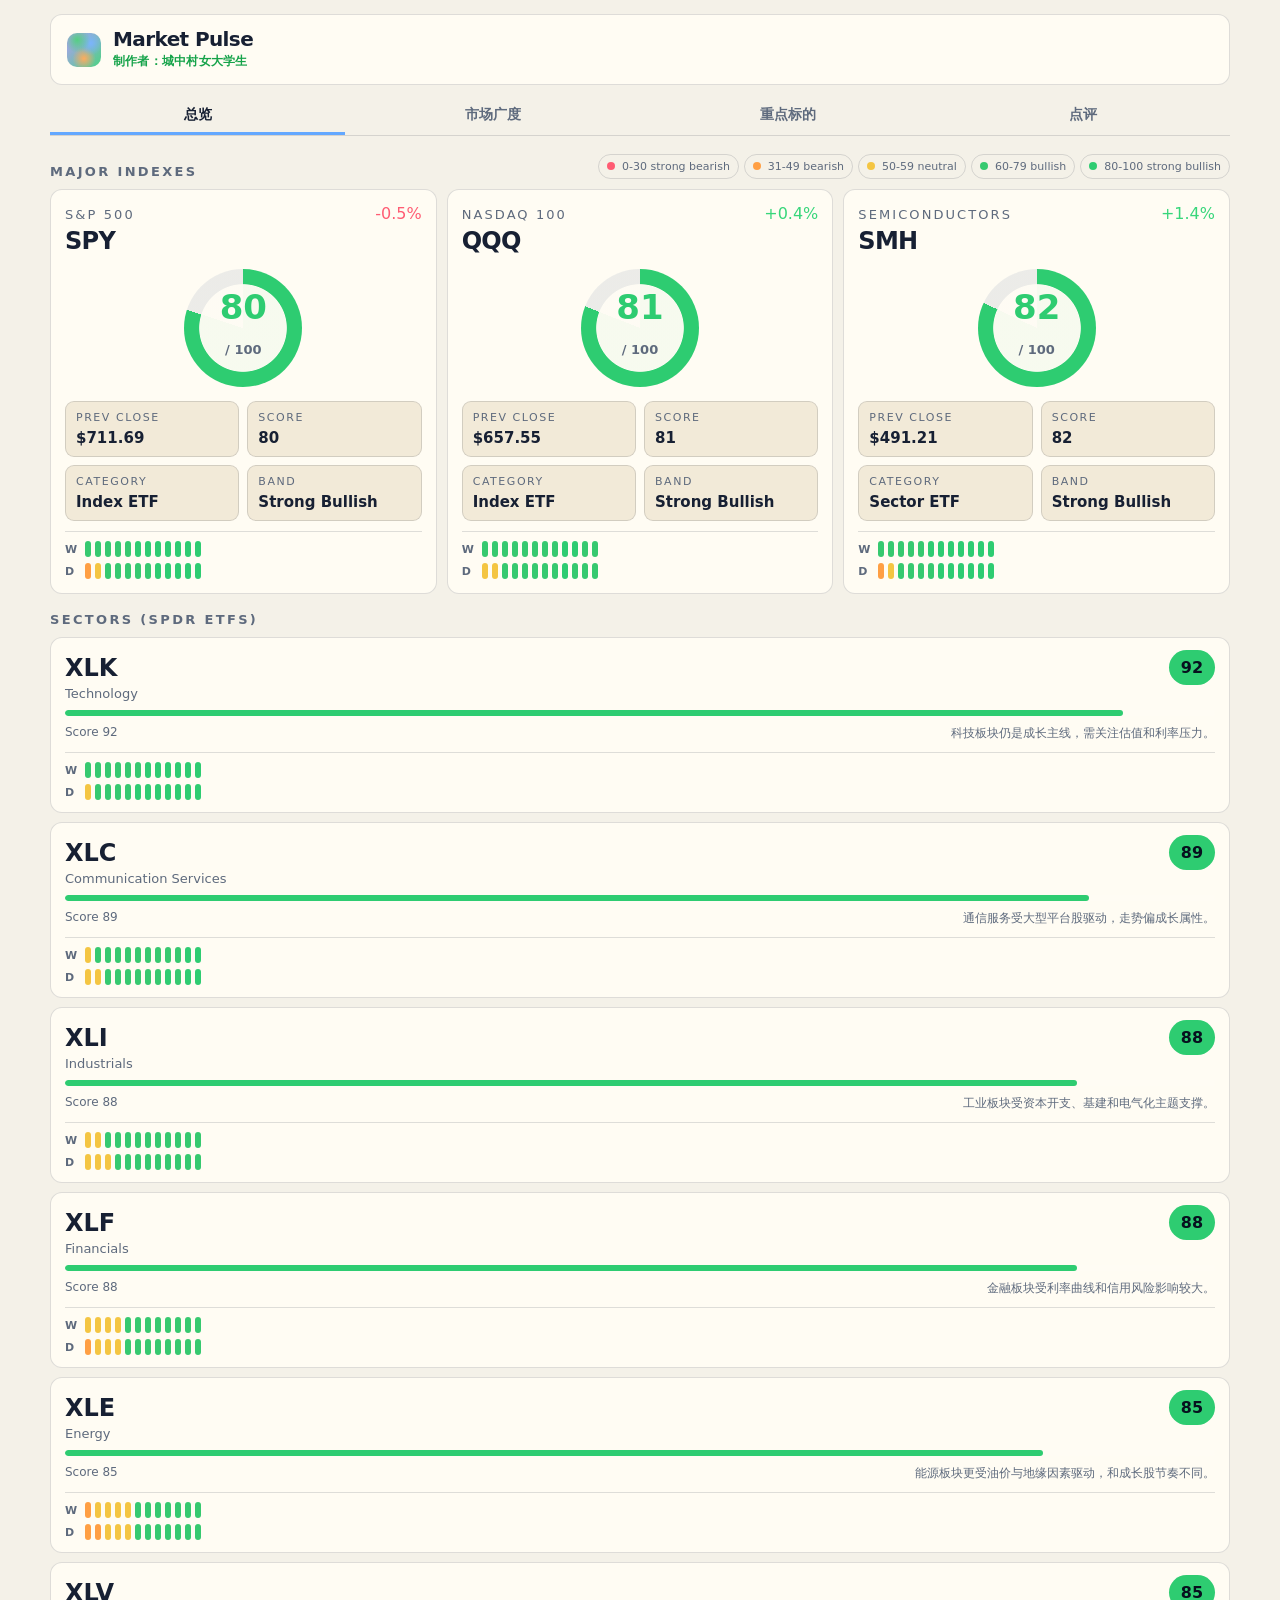
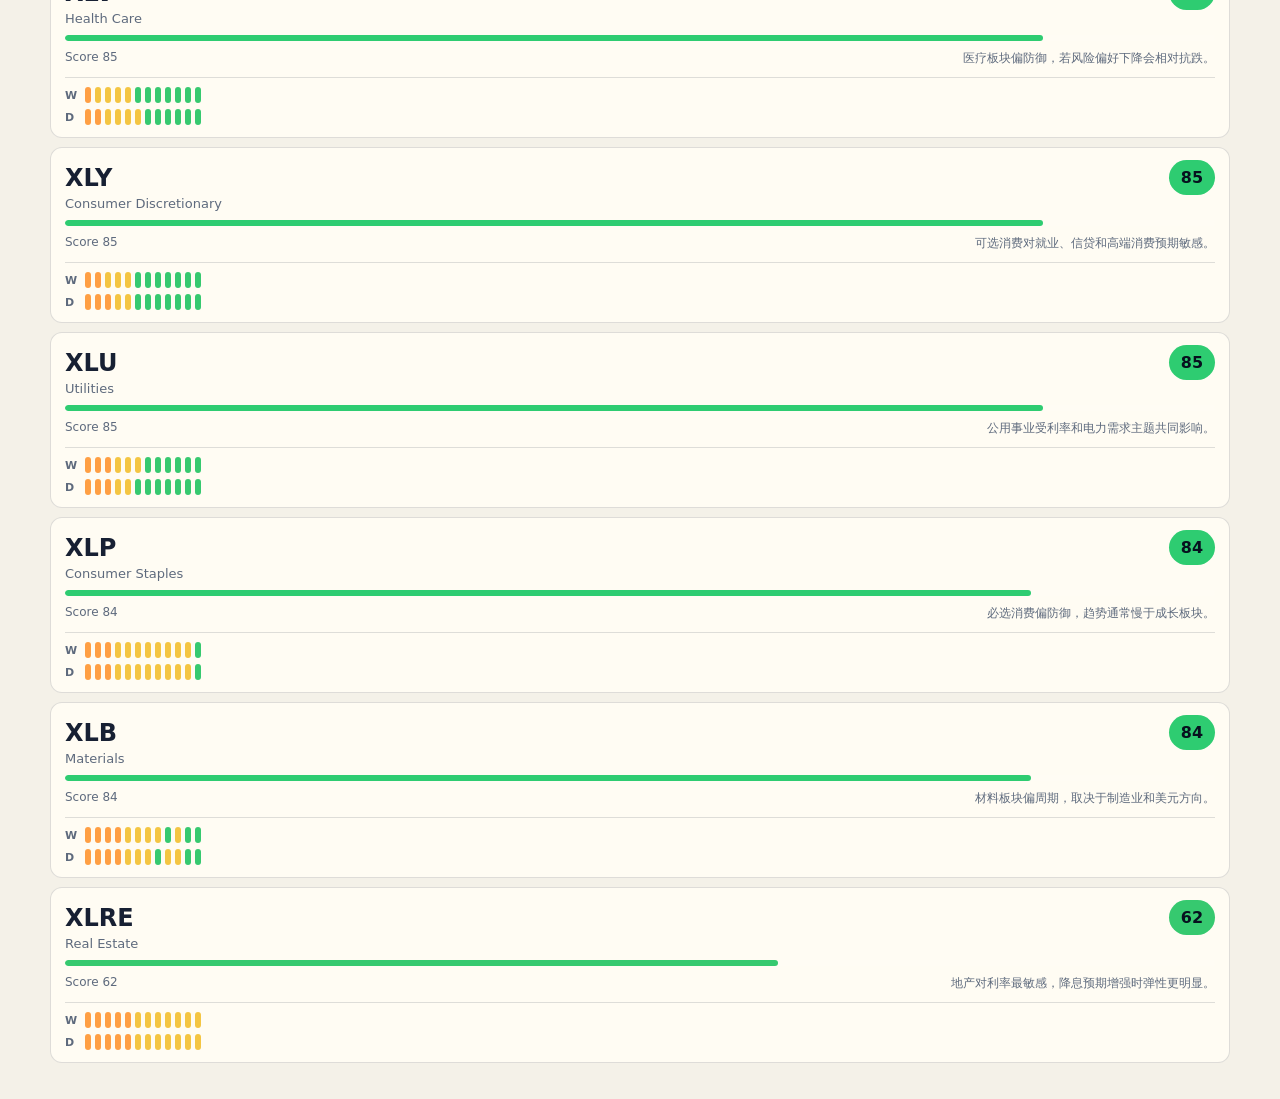
==== market_pulse_dashboard_shareable.html @ 229f06c6 "Sync Tencent score override Made-with: Cursor" ====
<!doctype html>
<html lang="zh-CN">
  <head>
    <meta charset="utf-8" />
    <meta name="viewport" content="width=device-width, initial-scale=1" />
    <title>Market Pulse Dashboard</title>
    <style>
:root {
  color-scheme: dark;
  --bg: #0b1020;
  --panel: #11182b;
  --panel-soft: #162039;
  --text: #eef3ff;
  --muted: #91a0bd;
  --line: rgba(255, 255, 255, 0.09);
  --green: #37d67a;
  --yellow: #f4c542;
  --orange: #ff9f43;
  --red: #ff5c73;
  --blue: #63a8ff;
  --purple: #a78bfa;
  --shadow: 0 24px 80px rgba(0, 0, 0, 0.28);
}

* {
  box-sizing: border-box;
}

body {
  margin: 0;
  min-height: 100vh;
  background:
    radial-gradient(circle at top left, rgba(99, 168, 255, 0.18), transparent 34rem),
    radial-gradient(circle at top right, rgba(167, 139, 250, 0.14), transparent 32rem),
    var(--bg);
  color: var(--text);
  font-family:
    Inter, ui-sans-serif, system-ui, -apple-system, BlinkMacSystemFont, "Segoe UI",
    sans-serif;
}

.page {
  width: min(1440px, calc(100% - 40px));
  margin: 0 auto;
  padding: 36px 0 56px;
  position: relative;
  z-index: 1;
}

.hero,
.panel {
  border: 1px solid var(--line);
  background: rgba(17, 24, 43, 0.86);
  box-shadow: var(--shadow);
  backdrop-filter: blur(16px);
}

.hero {
  display: flex;
  justify-content: space-between;
  gap: 24px;
  align-items: flex-start;
  padding: 28px;
  border-radius: 28px;
}

.eyebrow {
  margin: 0 0 8px;
  color: var(--blue);
  font-size: 12px;
  font-weight: 800;
  letter-spacing: 0.14em;
  text-transform: uppercase;
}

h1,
h2,
h3,
p {
  margin-top: 0;
}

h1 {
  margin-bottom: 10px;
  font-size: clamp(34px, 5vw, 64px);
  line-height: 0.95;
  letter-spacing: -0.06em;
}

h2 {
  margin-bottom: 0;
  font-size: 22px;
  letter-spacing: -0.03em;
}

h3 {
  margin-bottom: 8px;
  font-size: 18px;
}

.subtitle {
  max-width: 720px;
  margin-bottom: 0;
  color: var(--muted);
  line-height: 1.7;
}

.status-card {
  display: flex;
  align-items: center;
  gap: 10px;
  min-width: max-content;
  padding: 12px 14px;
  border: 1px solid var(--line);
  border-radius: 999px;
  color: var(--muted);
  background: rgba(255, 255, 255, 0.04);
  font-size: 13px;
}

.status-dot {
  width: 9px;
  height: 9px;
  border-radius: 50%;
  background: var(--yellow);
  box-shadow: 0 0 18px var(--yellow);
}

.status-card.ready .status-dot {
  background: var(--green);
  box-shadow: 0 0 18px var(--green);
}

.status-card.error .status-dot {
  background: var(--red);
  box-shadow: 0 0 18px var(--red);
}

.summary-grid {
  display: grid;
  grid-template-columns: repeat(4, minmax(0, 1fr));
  gap: 16px;
  margin: 18px 0;
}

.metric-card,
.group-card,
.commentary-card {
  border: 1px solid var(--line);
  border-radius: 22px;
  background: linear-gradient(180deg, rgba(255, 255, 255, 0.055), rgba(255, 255, 255, 0.025));
}

.metric-card {
  padding: 20px;
}

.metric-top {
  display: flex;
  justify-content: space-between;
  gap: 12px;
  color: var(--muted);
  font-size: 13px;
}

.metric-value {
  display: flex;
  align-items: baseline;
  gap: 10px;
  margin: 18px 0 8px;
}

.metric-value strong {
  font-size: 42px;
  line-height: 1;
  letter-spacing: -0.05em;
}

.badge {
  display: inline-flex;
  align-items: center;
  padding: 5px 9px;
  border-radius: 999px;
  color: #0b1020;
  font-size: 12px;
  font-weight: 800;
}

.badge.strong-bullish,
.badge.bullish {
  background: var(--green);
}

.badge.neutral {
  background: var(--yellow);
}

.badge.bearish {
  background: var(--orange);
}

.badge.strong-bearish {
  background: var(--red);
}

.metric-note,
.group-note {
  margin-bottom: 0;
  color: var(--muted);
  font-size: 13px;
  line-height: 1.6;
}

.panel {
  margin-top: 18px;
  padding: 22px;
  border-radius: 26px;
}

.panel-header {
  display: flex;
  justify-content: space-between;
  gap: 18px;
  align-items: center;
  margin-bottom: 18px;
}

.panel-header.compact {
  margin-bottom: 14px;
}

.legend {
  display: flex;
  flex-wrap: wrap;
  justify-content: flex-end;
  gap: 8px;
}

.legend-item {
  padding: 7px 10px;
  border: 1px solid var(--line);
  border-radius: 999px;
  color: var(--muted);
  font-size: 12px;
}

.legend-item::before {
  content: "";
  display: inline-block;
  width: 8px;
  height: 8px;
  margin-right: 7px;
  border-radius: 50%;
  background: var(--dot);
}

.group-grid {
  display: grid;
  grid-template-columns: repeat(4, minmax(0, 1fr));
  gap: 14px;
}

.group-card {
  padding: 18px;
}

.score-line {
  height: 8px;
  margin: 16px 0;
  overflow: hidden;
  border-radius: 999px;
  background: rgba(255, 255, 255, 0.08);
}

.score-line > span {
  display: block;
  height: 100%;
  border-radius: inherit;
  background: var(--score-color);
}

.split-panel {
  display: grid;
  grid-template-columns: minmax(0, 1.35fr) minmax(280px, 0.65fr);
  gap: 18px;
}

.commentary-card {
  padding: 20px;
}

.commentary-card p {
  color: var(--muted);
  line-height: 1.65;
}

.commentary-list {
  display: grid;
  gap: 12px;
  margin: 0;
  padding: 0;
  list-style: none;
}

.commentary-list li {
  padding: 12px;
  border: 1px solid var(--line);
  border-radius: 16px;
  color: var(--muted);
  background: rgba(255, 255, 255, 0.035);
  line-height: 1.55;
}

.tabs,
.range-buttons {
  display: flex;
  flex-wrap: wrap;
  justify-content: flex-end;
  gap: 8px;
}

button {
  border: 1px solid var(--line);
  border-radius: 999px;
  padding: 8px 12px;
  color: var(--muted);
  background: rgba(255, 255, 255, 0.04);
  cursor: pointer;
  font: inherit;
  font-size: 13px;
}

button:hover,
button.active {
  color: var(--text);
  border-color: rgba(99, 168, 255, 0.55);
  background: rgba(99, 168, 255, 0.14);
}

.table-wrap {
  overflow: auto;
  border: 1px solid var(--line);
  border-radius: 18px;
}

table {
  width: 100%;
  border-collapse: collapse;
  min-width: 840px;
}

th,
td {
  padding: 13px 14px;
  border-bottom: 1px solid var(--line);
  text-align: left;
  white-space: nowrap;
  font-size: 13px;
}

th {
  position: sticky;
  top: 0;
  z-index: 1;
  color: var(--muted);
  background: #11182b;
  font-weight: 800;
}

th[data-sort] {
  cursor: pointer;
}

tbody tr:hover {
  background: rgba(255, 255, 255, 0.035);
}

tbody tr:last-child td {
  border-bottom: 0;
}

.ticker {
  font-weight: 900;
  letter-spacing: 0.06em;
}

.muted {
  color: var(--muted);
}

.positive {
  color: var(--green);
}

.negative {
  color: var(--red);
}

.score-pill {
  display: inline-flex;
  justify-content: center;
  min-width: 44px;
  padding: 5px 8px;
  border-radius: 999px;
  color: #0b1020;
  background: var(--score-color);
  font-weight: 900;
}

.chart-wrap {
  overflow: hidden;
  border: 1px solid var(--line);
  border-radius: 20px;
  background: rgba(255, 255, 255, 0.03);
}

svg {
  display: block;
  width: 100%;
  height: auto;
}

.chart-grid {
  stroke: rgba(100, 116, 139, 0.22);
  stroke-width: 1;
}

.chart-line {
  fill: none;
  stroke-width: 3;
  stroke-linecap: round;
  stroke-linejoin: round;
}

.chart-area {
  fill: rgba(99, 168, 255, 0.12);
}

.chart-label {
  fill: var(--muted);
  font-size: 12px;
}

.chart-hitbox {
  fill: transparent;
  cursor: crosshair;
  pointer-events: all;
}

.breadth-hover.hidden {
  display: none;
}

.hover-line {
  stroke: rgba(100, 116, 139, 0.55);
  stroke-dasharray: 4 4;
  pointer-events: none;
}

.dot-blue {
  fill: #4aa3ff;
  pointer-events: none;
}

.dot-red {
  fill: #ef5350;
  pointer-events: none;
}

.dot-yellow {
  fill: #f4c542;
  pointer-events: none;
}

.tooltip-card {
  pointer-events: none;
}

.tooltip-card rect {
  fill: var(--surface);
  stroke: var(--line);
}

.tooltip-card text {
  fill: var(--muted);
  font-size: 13px;
  font-weight: 700;
}

.tooltip-card .tooltip-title {
  fill: var(--text);
  font-size: 14px;
  font-weight: 900;
}

.tooltip-blue {
  fill: #4aa3ff;
}

.tooltip-red {
  fill: #ef5350;
}

.tooltip-yellow {
  fill: #f4c542;
}

.plot-bg {
  fill: rgba(148, 163, 184, 0.05);
  stroke: var(--line);
}

.axis-line {
  stroke: rgba(100, 116, 139, 0.35);
  stroke-width: 1;
}

@media (max-width: 1080px) {
  .summary-grid,
  .group-grid {
    grid-template-columns: repeat(2, minmax(0, 1fr));
  }

  .split-panel {
    grid-template-columns: 1fr;
  }
}

@media (max-width: 720px) {
  .page {
    width: min(100% - 24px, 1440px);
    padding-top: 18px;
  }

  .hero,
  .panel-header {
    flex-direction: column;
    align-items: stretch;
  }

  .summary-grid,
  .group-grid {
    grid-template-columns: 1fr;
  }

  .legend,
  .tabs,
  .range-buttons {
    justify-content: flex-start;
  }
}

body[data-theme="midnight"] {
  --bg: #0b1020;
  --surface: rgba(15, 23, 42, 0.94);
  --surface-soft: rgba(30, 41, 59, 0.78);
  --text: #eef3ff;
  --muted: #91a0bd;
  --line: rgba(255, 255, 255, 0.11);
}

body[data-theme="slate"] {
  --bg: #18202c;
  --surface: rgba(31, 41, 55, 0.94);
  --surface-soft: rgba(51, 65, 85, 0.75);
  --text: #f8fafc;
  --muted: #b6c2d3;
  --line: rgba(255, 255, 255, 0.14);
}

body[data-theme="paper"] {
  color-scheme: light;
  --bg: #f4f1e8;
  --surface: rgba(255, 252, 244, 0.96);
  --surface-soft: rgba(241, 232, 213, 0.9);
  --text: #172033;
  --muted: #5e6a7d;
  --line: rgba(23, 32, 51, 0.14);
  --shadow: 0 18px 50px rgba(31, 41, 55, 0.12);
}

body {
  background:
    linear-gradient(180deg, rgba(99, 168, 255, 0.08), transparent 240px),
    var(--bg);
}

.page {
  width: min(1500px, calc(100% - 24px));
  padding: 18px 0 40px;
}

.hero,
.panel {
  background: var(--surface);
  box-shadow: var(--shadow);
  backdrop-filter: none;
}

.hero {
  align-items: center;
  padding: 18px 20px;
  border-radius: 14px;
}

.hero-side {
  display: grid;
  gap: 10px;
  justify-items: end;
}

.theme-picker {
  display: flex;
  align-items: center;
  gap: 6px;
  color: var(--muted);
  font-size: 12px;
}

.theme-picker button {
  padding: 6px 9px;
}

.theme-picker button.active {
  color: #0b1020;
  background: var(--blue);
  border-color: var(--blue);
}

h1 {
  max-width: 760px;
  margin-bottom: 6px;
  font-size: clamp(28px, 3.5vw, 44px);
  line-height: 1.02;
}

h2 {
  font-size: 18px;
}

.eyebrow {
  margin-bottom: 5px;
  font-size: 11px;
}

.subtitle {
  max-width: 780px;
  font-size: 14px;
  line-height: 1.45;
}

.status-card {
  padding: 8px 11px;
  background: var(--surface-soft);
}

.summary-grid {
  grid-template-columns: repeat(4, minmax(0, 1fr));
  gap: 10px;
  margin: 10px 0;
}

.metric-card,
.group-card,
.commentary-card {
  border-radius: 12px;
  background: var(--surface-soft);
}

.metric-card,
.group-card {
  padding: 12px;
}

.metric-top {
  font-size: 12px;
}

.metric-value {
  margin: 8px 0 6px;
}

.metric-value strong {
  font-size: 28px;
}

.metric-note,
.group-note {
  font-size: 12px;
  line-height: 1.45;
}

.panel {
  margin-top: 10px;
  padding: 14px;
  border-radius: 14px;
}

.panel-header {
  margin-bottom: 10px;
}

.legend {
  gap: 5px;
}

.legend-item {
  padding: 5px 8px;
  font-size: 11px;
}

.group-grid {
  grid-template-columns: repeat(4, minmax(0, 1fr));
  gap: 10px;
}

.score-line {
  height: 6px;
  margin: 9px 0;
}

.split-panel {
  grid-template-columns: minmax(0, 1.15fr) minmax(320px, 0.85fr);
  gap: 10px;
}

.commentary-card {
  padding: 14px;
  border-left: 3px solid var(--blue);
}

.commentary-list {
  gap: 8px;
}

.commentary-list li {
  padding: 9px 10px;
  border-radius: 10px;
  font-size: 13px;
}

button {
  padding: 6px 10px;
  font-size: 12px;
}

.table-wrap {
  border-radius: 10px;
}

table {
  min-width: 900px;
}

th,
td {
  padding: 9px 10px;
  font-size: 12px;
}

th {
  background: var(--surface);
}

.score-pill,
.badge {
  padding: 4px 7px;
  font-size: 11px;
}

.chart-wrap {
  border-radius: 10px;
}

@media (max-width: 1080px) {
  .summary-grid,
  .group-grid {
    grid-template-columns: repeat(2, minmax(0, 1fr));
  }

  .split-panel {
    grid-template-columns: 1fr;
  }
}

@media (max-width: 720px) {
  .page {
    width: min(100% - 16px, 1500px);
    padding-top: 8px;
  }

  .hero {
    gap: 12px;
    padding: 14px;
  }

  .hero-side {
    justify-items: start;
  }

  .summary-grid,
  .group-grid {
    grid-template-columns: repeat(2, minmax(0, 1fr));
  }

  h1 {
    font-size: 30px;
  }
}

.app-header {
  display: grid;
  grid-template-columns: auto minmax(0, 1fr) auto auto;
  gap: 12px;
  align-items: center;
  padding: 18px 20px;
  border: 1px solid var(--line);
  border-radius: 18px;
  background: var(--surface);
  box-shadow: var(--shadow);
}

.brand-mark {
  width: 42px;
  height: 42px;
  border-radius: 14px;
  background:
    radial-gradient(circle at 30% 20%, #36c96f, transparent 36%),
    radial-gradient(circle at 70% 30%, #63a8ff, transparent 36%),
    radial-gradient(circle at 50% 75%, #ff9f43, transparent 38%),
    linear-gradient(135deg, #a78bfa, #2ecc71);
}

.brand-copy h1 {
  margin: 0;
  font-size: 22px;
  line-height: 1.05;
  letter-spacing: -0.03em;
}

.brand-copy p {
  margin: 3px 0 0;
  color: var(--muted);
  font-size: 13px;
}

.brand-owner {
  font-size: 12px;
  color: #16a34a !important;
  font-weight: 800;
  letter-spacing: 0.02em;
}

.live-status {
  display: flex;
  align-items: center;
  gap: 8px;
  color: var(--muted);
  font-size: 13px;
  white-space: nowrap;
}

.main-tabs {
  display: grid;
  grid-template-columns: repeat(4, minmax(0, 1fr));
  gap: 0;
  margin: 14px 0 22px;
  border-bottom: 1px solid var(--line);
}

.main-tabs button {
  border: 0;
  border-radius: 0;
  padding: 14px 10px;
  background: transparent;
  color: var(--muted);
  font-size: 15px;
  font-weight: 700;
}

.main-tabs button.active {
  color: var(--text);
  background: transparent;
  box-shadow: inset 0 -3px 0 var(--blue);
}

.main-tabs span {
  display: inline-flex;
  margin-left: 4px;
  padding: 2px 7px;
  border-radius: 999px;
  background: var(--surface-soft);
  color: var(--muted);
  font-size: 11px;
  font-weight: 700;
}

.view {
  display: none;
}

.view.active {
  display: block;
}

.section-heading {
  display: flex;
  justify-content: space-between;
  gap: 16px;
  align-items: end;
  margin-bottom: 12px;
}

.section-heading .eyebrow {
  margin: 0;
  color: var(--muted);
  font-size: 15px;
  letter-spacing: 0.22em;
}

.section-gap {
  margin-top: 18px;
}

.hint,
.updated-line {
  margin: 0;
  color: var(--muted);
  font-size: 13px;
}

.score-method {
  display: flex;
  gap: 8px;
  align-items: flex-start;
  margin: -2px 0 14px;
  padding: 10px 12px;
  border: 1px solid var(--line);
  border-left: 3px solid var(--blue);
  border-radius: 12px;
  background: var(--surface-soft);
  color: var(--muted);
  font-size: 13px;
  line-height: 1.6;
}

.score-method strong {
  flex: 0 0 auto;
  color: var(--text);
}

.ticker-search {
  display: grid;
  grid-template-columns: auto minmax(220px, 420px) minmax(240px, 1fr);
  gap: 10px;
  align-items: center;
  margin: -2px 0 14px;
  padding: 12px;
  border: 1px solid var(--line);
  border-radius: 14px;
  background: var(--surface);
}

.ticker-search label {
  color: var(--muted);
  font-size: 13px;
  font-weight: 800;
}

.ticker-search input {
  width: 100%;
  border: 1px solid var(--line);
  border-radius: 999px;
  padding: 10px 14px;
  outline: none;
  background: var(--surface-soft);
  color: var(--text);
  font: inherit;
  font-size: 14px;
}

.ticker-search input:focus {
  border-color: rgba(99, 168, 255, 0.8);
  box-shadow: 0 0 0 3px rgba(99, 168, 255, 0.16);
}

.index-grid {
  display: grid;
  grid-template-columns: repeat(3, minmax(0, 1fr));
  gap: 14px;
}

.index-card,
.sector-card,
.commentary-article {
  border: 1px solid var(--line);
  border-radius: 18px;
  background: var(--surface);
  box-shadow: var(--shadow);
}

.index-card {
  padding: 18px;
}

.index-top,
.sector-head,
.sector-meta {
  display: flex;
  justify-content: space-between;
  gap: 12px;
  align-items: flex-start;
}

.index-label {
  color: var(--muted);
  font-size: 13px;
  letter-spacing: 0.16em;
  text-transform: uppercase;
}

.index-card h2,
.sector-card h3 {
  margin: 4px 0 0;
  font-size: 24px;
}

.score-ring {
  display: grid;
  place-items: center;
  width: 150px;
  height: 150px;
  margin: 20px auto;
  border-radius: 50%;
  background:
    radial-gradient(circle, var(--surface) 52%, transparent 53%),
    conic-gradient(var(--score-color) calc(var(--score) * 1%), rgba(148, 163, 184, 0.18) 0);
}

.score-ring strong {
  color: var(--score-color);
  font-size: 42px;
  line-height: 1;
}

.score-ring span {
  margin-top: -34px;
  color: var(--muted);
  font-size: 13px;
  font-weight: 800;
}

.mini-grid {
  display: grid;
  grid-template-columns: repeat(2, minmax(0, 1fr));
  gap: 10px;
  margin-bottom: 14px;
}

.mini-grid div {
  padding: 12px;
  border: 1px solid var(--line);
  border-radius: 12px;
  background: var(--surface-soft);
}

.mini-grid span {
  display: block;
  color: var(--muted);
  font-size: 11px;
  letter-spacing: 0.14em;
  text-transform: uppercase;
}

.mini-grid strong {
  display: block;
  margin-top: 5px;
  font-size: 15px;
}

.sector-list {
  display: grid;
  gap: 12px;
}

.sector-card {
  padding: 16px;
}

.sector-card p {
  margin: 4px 0 0;
  color: var(--muted);
  font-size: 13px;
}

.score-badge {
  min-width: 46px;
  padding: 8px 11px;
  border-radius: 999px;
  background: var(--score-color);
  color: #07111f;
  text-align: center;
  font-weight: 900;
}

.sector-meta {
  color: var(--muted);
  font-size: 12px;
}

.heat-rows {
  display: grid;
  gap: 6px;
  margin-top: 14px;
  padding-top: 12px;
  border-top: 1px solid var(--line);
}

.heat-rows div {
  display: flex;
  gap: 4px;
  align-items: center;
}

.heat-rows span {
  width: 16px;
  color: var(--muted);
  font-size: 11px;
  font-weight: 800;
}

.heat-rows i {
  width: 7px;
  height: 20px;
  border-radius: 999px;
  background: var(--heat);
}

.breadth-panel {
  max-width: 1180px;
  margin: 0 auto;
  padding: 18px 20px 22px;
}

.breadth-title {
  text-align: center;
  margin-bottom: 18px;
}

.breadth-title h2 {
  font-size: 24px;
}

.breadth-title p {
  margin: 4px 0 0;
  color: var(--muted);
  font-size: 14px;
}

.zoom-row {
  display: flex;
  align-items: center;
  gap: 14px;
  margin: 18px 0 12px;
  color: var(--muted);
}

.zoom-row .updated-line {
  margin-left: auto;
}

.zoom-row .range-buttons {
  justify-content: flex-start;
}

.updated-line {
  margin-bottom: 12px;
  text-align: right;
}

.chart-legend {
  display: flex;
  flex-wrap: wrap;
  justify-content: center;
  gap: 20px;
  padding: 12px;
  color: var(--muted);
  font-size: 13px;
}

.breadth-stats {
  display: grid;
  grid-template-columns: repeat(4, minmax(0, 1fr));
  gap: 14px;
  margin-top: 16px;
}

.breadth-stats article {
  border: 1px solid var(--line);
  border-radius: 12px;
  padding: 14px 16px;
  background: var(--surface);
}

.breadth-stats span {
  display: block;
  color: var(--muted);
  font-size: 12px;
  letter-spacing: 0.12em;
  text-transform: uppercase;
}

.breadth-stats strong {
  display: block;
  margin-top: 8px;
  font-size: 22px;
}

.breadth-stats small {
  display: block;
  margin-top: 4px;
  color: var(--muted);
  font-size: 12px;
}

.chart-legend i {
  display: inline-block;
  width: 28px;
  height: 3px;
  margin-right: 8px;
  vertical-align: middle;
}

.line-blue {
  stroke: #4aa3ff;
  background: #4aa3ff;
}

.line-red {
  stroke: #ef5350;
  background: #ef5350;
}

.line-yellow {
  stroke: #f4c542;
  background: #f4c542;
}

.commentary-article {
  max-width: 860px;
  margin: 0 auto;
  padding: 28px;
}

.commentary-meta {
  display: flex;
  gap: 10px;
  color: var(--muted);
  font-size: 13px;
}

.commentary-article h2 {
  margin: 14px 0 10px;
  font-size: 24px;
}

.commentary-lead {
  color: var(--muted);
  line-height: 1.7;
}

.commentary-section {
  margin-top: 24px;
  padding-top: 20px;
  border-top: 1px solid var(--line);
}

.commentary-section h3 {
  font-size: 18px;
}

.commentary-section p {
  color: var(--muted);
  line-height: 1.9;
}

@media (max-width: 900px) {
  .app-header {
    grid-template-columns: auto minmax(0, 1fr);
  }

  .live-status,
  .theme-picker {
    grid-column: 2;
    justify-content: flex-start;
  }

  .index-grid {
    grid-template-columns: 1fr;
  }

  .breadth-stats {
    grid-template-columns: repeat(2, minmax(0, 1fr));
  }
}

@media (max-width: 640px) {
  .main-tabs {
    grid-template-columns: repeat(4, minmax(0, 1fr));
    overflow-x: visible;
  }

  .main-tabs button {
    min-width: 0;
    padding: 10px 4px;
    font-size: 13px;
  }

  .section-heading {
    display: block;
  }

  .score-ring {
    width: 130px;
    height: 130px;
  }

  .ticker-search {
    grid-template-columns: 1fr;
  }

  .zoom-row {
    align-items: flex-start;
    flex-wrap: wrap;
  }

  .zoom-row .updated-line {
    width: 100%;
    margin-left: 0;
    text-align: left;
  }

  .breadth-stats {
    grid-template-columns: 1fr;
  }
}

/* Final visual pass: keep the dashboard quiet and data-first. */
body[data-theme="midnight"],
body[data-theme="paper"] {
  --shadow: none;
}

body {
  background: var(--bg);
}

.page {
  width: min(1180px, calc(100% - 28px));
  padding: 14px 0 36px;
}

.app-header {
  padding: 14px 16px;
  border-radius: 12px;
}

.brand-mark {
  width: 34px;
  height: 34px;
  border-radius: 10px;
  opacity: 0.85;
}

.brand-copy h1 {
  font-size: 20px;
}

.brand-copy p {
  font-size: 12px;
}

.main-tabs {
  margin: 10px 0 18px;
}

.main-tabs button {
  padding: 11px 8px;
  font-size: 14px;
}

@media (max-width: 640px) {
  .main-tabs {
    grid-template-columns: repeat(4, minmax(0, 1fr));
    overflow-x: visible;
  }

  .main-tabs button {
    min-width: 0;
    padding: 10px 4px;
    font-size: 13px;
  }
}

.section-heading {
  margin-bottom: 10px;
}

.section-heading .eyebrow {
  font-size: 13px;
  letter-spacing: 0.18em;
}

.index-grid {
  gap: 10px;
}

.index-card,
.sector-card,
.commentary-article,
.panel {
  border-radius: 12px;
  box-shadow: none;
}

.index-card {
  padding: 14px;
}

.score-ring {
  width: 118px;
  height: 118px;
  margin: 14px auto;
}

.score-ring strong {
  font-size: 34px;
}

.mini-grid {
  gap: 8px;
  margin-bottom: 10px;
}

.mini-grid div {
  padding: 9px 10px;
  border-radius: 9px;
}

.sector-list {
  gap: 9px;
}

.sector-card {
  padding: 12px 14px;
}

.heat-rows {
  margin-top: 10px;
  padding-top: 9px;
}

.heat-rows i {
  width: 6px;
  height: 16px;
}

.ticker-search {
  margin-bottom: 10px;
  padding: 10px;
  border-radius: 12px;
}

.ticker-search input {
  padding: 8px 12px;
}

th,
td {
  padding: 8px 10px;
}

.commentary-article {
  padding: 22px;
}

.commentary-section {
  margin-top: 20px;
  padding-top: 16px;
}

.fund-table {
  min-width: 760px;
}

@media (max-width: 640px) {
  .breadth-stats {
    grid-template-columns: repeat(4, minmax(0, 1fr));
    gap: 6px;
  }

  .breadth-stats article {
    padding: 8px 6px;
    border-radius: 9px;
  }

  .breadth-stats span {
    font-size: 8px;
    letter-spacing: 0.08em;
  }

  .breadth-stats strong {
    margin-top: 4px;
    font-size: 14px;
  }

  .breadth-stats small {
    font-size: 9px;
  }

  .fund-table {
    min-width: 680px;
  }

  .fund-table th:first-child,
  .fund-table td:first-child {
    position: sticky;
    left: 0;
    z-index: 3;
    background: var(--surface);
    min-width: 64px;
  }

  .fund-table th:nth-child(2),
  .fund-table td:nth-child(2) {
    position: sticky;
    left: 64px;
    z-index: 3;
    background: var(--surface);
    min-width: 64px;
  }

  .fund-table th,
  .fund-table td {
    padding: 8px 8px;
  }
}

</style>
  </head>
  <body data-theme="paper">
    <main class="page">
      <header class="app-header">
        <div class="brand-mark" aria-hidden="true"></div>
        <div class="brand-copy">
          <h1>Market Pulse</h1>
          <p class="brand-owner">制作者：城中村女大学生</p>
        </div>
      </header>

      <nav class="main-tabs" aria-label="Dashboard sections">
        <button type="button" data-view-tab="overview">总览</button>
        <button type="button" data-view-tab="breadth">市场广度</button>
        <button type="button" data-view-tab="watchlist">重点标的</button>
        <button type="button" data-view-tab="commentary">点评</button>
      </nav>

      <section class="view active" data-view="overview">
        <section class="section-heading">
          <p class="eyebrow">Major Indexes</p>
          <div class="legend" id="scoreLegend"></div>
        </section>
        <div class="index-grid" id="indexGrid"></div>

        <section class="section-heading section-gap">
          <p class="eyebrow">Sectors (SPDR ETFs)</p>
        </section>
        <div class="sector-list" id="sectorList"></div>
      </section>

      <section class="view" data-view="breadth">
        <article class="panel breadth-panel">
          <div class="breadth-title">
            <h2>S&P 500 Market Breadth</h2>
            <p>Index price vs. % of constituents above their 50-day and 200-day moving averages</p>
          </div>
          <div class="zoom-row">
            <span>Zoom</span>
            <div class="range-buttons" id="rangeButtons"></div>
            <p class="updated-line" id="breadthUpdated"></p>
          </div>
          <div class="chart-wrap">
            <svg id="breadthChart" viewBox="0 0 1100 620" role="img" aria-label="Market breadth chart"></svg>
          </div>
          <div class="chart-legend">
            <span><i class="line-blue"></i>S&P 500</span>
            <span><i class="line-red"></i>% above MA50</span>
            <span><i class="line-yellow"></i>% above MA200</span>
          </div>
          <div class="breadth-stats" id="breadthStats"></div>
        </article>
      </section>

      <section class="view" data-view="watchlist">
        <section class="section-heading">
          <p class="eyebrow">重点标的</p>
          <div class="tabs" id="fundTabs"></div>
        </section>
        <section class="ticker-search">
          <label for="tickerSearch">搜索 ticker</label>
          <input id="tickerSearch" type="search" placeholder="输入 ticker" autocomplete="off" />
          <p id="searchNotice" class="hint"></p>
        </section>
        <div class="table-wrap">
          <table class="fund-table">
            <thead>
              <tr>
                <th data-sort="ticker">Ticker</th>
                <th data-sort="score">Score</th>
                <th data-sort="group">Group</th>
                <th data-sort="leverage">Lev</th>
                <th data-sort="weekChange">1W</th>
                <th data-sort="monthChange">1M</th>
                <th data-sort="previousClose">昨收</th>
                <th>点评</th>
              </tr>
            </thead>
            <tbody id="fundRows"></tbody>
          </table>
        </div>
      </section>

      <section class="view" data-view="commentary">
        <section class="section-heading">
          <p class="eyebrow">Commentary</p>
        </section>
        <article class="commentary-article">
          <div class="commentary-meta">
            <span id="commentaryDate"></span>
          </div>
          <h2>宏观、业绩与资金面的综合观察</h2>
          <div id="commentary"></div>
        </article>
      </section>
    </main>

    <script>
window.__DASHBOARD_DATA__ = {"updatedAt":"4月29日 12:54","legend":[{"label":"0-30 strong bearish","color":"#ff5c73"},{"label":"31-49 bearish","color":"#ff9f43"},{"label":"50-59 neutral","color":"#f4c542"},{"label":"60-79 bullish","color":"#36c96f"},{"label":"80-100 strong bullish","color":"#2ecc71"}],"indexes":[{"label":"S&P 500","ticker":"SPY","category":"Index ETF","score":84,"price":711.69,"change":-0.49,"metrics":{"price":711.69,"ma20":700,"ma50":680,"ma200":630,"momentum1m":6.5,"momentum3m":12.0,"drawdownFromHigh":1.2,"volatility":16},"history":{"weekly":[72,74,75,77,78,81,80,82,84,83,85,84],"daily":[48,55,63,70,72,75,78,80,82,84,83,84]}},{"label":"Nasdaq 100","ticker":"QQQ","category":"Index ETF","score":79,"price":443.18,"change":0.38,"metrics":{"price":443.18,"ma20":435,"ma50":420,"ma200":385,"momentum1m":6.3,"momentum3m":15.0,"drawdownFromHigh":2.0,"volatility":22},"history":{"weekly":[66,68,72,73,75,77,78,79,81,80,79,79],"daily":[51,58,65,70,75,76,77,78,80,79,78,79]}},{"label":"Semiconductors","ticker":"SMH","category":"Sector ETF","score":81,"price":224.91,"change":1.42,"metrics":{"price":224.91,"ma20":218,"ma50":205,"ma200":178,"momentum1m":10.4,"momentum3m":22.0,"drawdownFromHigh":3.4,"volatility":28},"history":{"weekly":[60,66,71,75,78,80,82,84,82,81,83,81],"daily":[43,51,60,68,72,76,80,83,84,82,81,81]}}],"sectors":[{"ticker":"XLK","name":"Technology","score":0,"note":"科技板块仍是成长主线，需关注估值和利率压力。","metrics":{"price":228.4,"ema20":222.1,"ema50":213.8,"ema200":188.4,"momentum1m":8.8,"momentum3m":19.5,"drawdownFromHigh":3.2,"volatility":23,"macdHist":0.9,"macd":3.2,"macdSignal":2.3,"rsi":64,"kdjK":71,"kdjD":60,"bollPosition":0.76,"gmmaBull":true,"qiankunBull":true,"breakout":true,"relativeStrength":91},"history":{"weekly":[62,66,70,74,77,79,82,84,83,85,86,86],"daily":[55,60,65,71,76,80,84,86,85,87,86,86]}},{"ticker":"XLC","name":"Communication Services","score":0,"note":"通信服务受大型平台股驱动，走势偏成长属性。","metrics":{"price":96.2,"ema20":94.1,"ema50":90.3,"ema200":79.8,"momentum1m":6.5,"momentum3m":16.2,"drawdownFromHigh":4.1,"volatility":21,"macdHist":0.6,"macd":2.1,"macdSignal":1.5,"rsi":61,"kdjK":67,"kdjD":57,"bollPosition":0.7,"gmmaBull":true,"qiankunBull":true,"breakout":false,"relativeStrength":82},"history":{"weekly":[58,61,64,67,70,73,75,77,78,79,80,80],"daily":[52,56,60,64,69,73,76,79,80,79,80,80]}},{"ticker":"XLI","name":"Industrials","score":0,"note":"工业板块受资本开支、基建和电气化主题支撑。","metrics":{"price":133.7,"ema20":131.6,"ema50":126.5,"ema200":114.2,"momentum1m":5.7,"momentum3m":13.8,"drawdownFromHigh":2.7,"volatility":18,"macdHist":0.5,"macd":1.8,"macdSignal":1.3,"rsi":59,"kdjK":64,"kdjD":55,"bollPosition":0.68,"gmmaBull":true,"qiankunBull":true,"breakout":false,"relativeStrength":76},"history":{"weekly":[55,58,61,64,67,70,72,73,74,75,76,76],"daily":[50,54,58,63,67,70,73,75,76,75,76,76]}},{"ticker":"XLF","name":"Financials","score":0,"note":"金融板块受利率曲线和信用风险影响较大。","metrics":{"price":47.8,"ema20":46.9,"ema50":45.2,"ema200":41.6,"momentum1m":4.8,"momentum3m":10.5,"drawdownFromHigh":3.5,"volatility":19,"macdHist":0.4,"macd":1.2,"macdSignal":0.8,"rsi":57,"kdjK":61,"kdjD":53,"bollPosition":0.64,"gmmaBull":true,"qiankunBull":true,"breakout":false,"relativeStrength":69},"history":{"weekly":[51,53,56,59,62,65,67,69,70,71,72,72],"daily":[48,51,55,59,62,66,69,70,72,71,72,72]}},{"ticker":"XLE","name":"Energy","score":0,"note":"能源板块更受油价与地缘因素驱动，和成长股节奏不同。","metrics":{"price":94.3,"ema20":92.8,"ema50":91.1,"ema200":88.5,"momentum1m":3.9,"momentum3m":8.4,"drawdownFromHigh":5.2,"volatility":24,"macdHist":0.2,"macd":0.9,"macdSignal":0.7,"rsi":54,"kdjK":58,"kdjD":52,"bollPosition":0.58,"gmmaBull":true,"qiankunBull":false,"breakout":false,"relativeStrength":62},"history":{"weekly":[49,51,53,56,59,61,63,64,65,64,65,65],"daily":[45,48,51,55,59,62,64,65,63,64,65,65]}},{"ticker":"XLV","name":"Health Care","score":0,"note":"医疗板块偏防御，若风险偏好下降会相对抗跌。","metrics":{"price":149.6,"ema20":148.2,"ema50":146.7,"ema200":141.5,"momentum1m":2.8,"momentum3m":6.2,"drawdownFromHigh":4.0,"volatility":16,"macdHist":0.1,"macd":0.5,"macdSignal":0.4,"rsi":53,"kdjK":55,"kdjD":51,"bollPosition":0.55,"gmmaBull":true,"qiankunBull":false,"breakout":false,"relativeStrength":55},"history":{"weekly":[48,50,52,55,58,60,61,62,63,62,63,63],"daily":[45,47,50,53,56,59,61,63,62,61,62,63]}},{"ticker":"XLY","name":"Consumer Discretionary","score":0,"note":"可选消费对就业、信贷和高端消费预期敏感。","metrics":{"price":190.2,"ema20":188.8,"ema50":184.1,"ema200":172.2,"momentum1m":3.4,"momentum3m":9.0,"drawdownFromHigh":6.8,"volatility":27,"macdHist":0.2,"macd":0.8,"macdSignal":0.6,"rsi":54,"kdjK":56,"kdjD":52,"bollPosition":0.53,"gmmaBull":true,"qiankunBull":false,"breakout":false,"relativeStrength":60},"history":{"weekly":[45,48,50,54,57,60,62,64,63,62,63,63],"daily":[42,45,49,53,57,60,63,64,62,61,62,63]}},{"ticker":"XLP","name":"Consumer Staples","score":0,"note":"必选消费偏防御，趋势通常慢于成长板块。","metrics":{"price":79.4,"ema20":79.0,"ema50":78.3,"ema200":76.8,"momentum1m":1.5,"momentum3m":4.0,"drawdownFromHigh":3.8,"volatility":12,"macdHist":0.05,"macd":0.2,"macdSignal":0.15,"rsi":52,"kdjK":53,"kdjD":50,"bollPosition":0.52,"gmmaBull":true,"qiankunBull":false,"breakout":false,"relativeStrength":46},"history":{"weekly":[44,46,48,51,53,55,57,58,59,58,59,60],"daily":[42,44,47,50,53,56,58,59,58,57,59,60]}},{"ticker":"XLU","name":"Utilities","score":0,"note":"公用事业受利率和电力需求主题共同影响。","metrics":{"price":73.5,"ema20":72.9,"ema50":71.8,"ema200":68.6,"momentum1m":2.2,"momentum3m":7.2,"drawdownFromHigh":4.6,"volatility":15,"macdHist":0.1,"macd":0.4,"macdSignal":0.3,"rsi":54,"kdjK":56,"kdjD":51,"bollPosition":0.57,"gmmaBull":true,"qiankunBull":false,"breakout":false,"relativeStrength":58},"history":{"weekly":[43,46,49,52,56,59,61,63,62,63,64,64],"daily":[40,44,48,52,56,60,63,64,62,63,64,64]}},{"ticker":"XLB","name":"Materials","score":0,"note":"材料板块偏周期，取决于制造业和美元方向。","metrics":{"price":94.1,"ema20":93.8,"ema50":92.4,"ema200":88.9,"momentum1m":1.8,"momentum3m":5.5,"drawdownFromHigh":7.2,"volatility":20,"macdHist":0.05,"macd":0.3,"macdSignal":0.25,"rsi":51,"kdjK":52,"kdjD":50,"bollPosition":0.48,"gmmaBull":true,"qiankunBull":false,"breakout":false,"relativeStrength":50},"history":{"weekly":[40,43,46,49,52,55,57,59,60,59,60,60],"daily":[38,41,45,49,53,56,59,60,58,59,60,60]}},{"ticker":"XLRE","name":"Real Estate","score":0,"note":"地产对利率最敏感，降息预期增强时弹性更明显。","metrics":{"price":42.5,"ema20":42.1,"ema50":41.9,"ema200":40.8,"momentum1m":1.2,"momentum3m":3.8,"drawdownFromHigh":8.5,"volatility":21,"macdHist":0.0,"macd":0.15,"macdSignal":0.16,"rsi":49,"kdjK":49,"kdjD":50,"bollPosition":0.43,"gmmaBull":false,"qiankunBull":false,"breakout":false,"relativeStrength":42},"history":{"weekly":[35,38,42,45,48,50,52,54,55,54,55,55],"daily":[33,36,40,44,48,51,54,55,53,54,55,55]}}],"funds":[{"ticker":"SOXL","name":"Direxion Daily Semiconductor Bull 3X Shares","group":"Semiconductors","category":"Leveraged","leverage":"3x","score":82,"weekChange":7.4,"monthChange":18.2,"price":46.12,"metrics":{"price":46.12,"ma20":44,"ma50":40,"ma200":32,"momentum1m":18.2,"momentum3m":35.0,"drawdownFromHigh":6.0,"volatility":65},"signal":"趋势最强，但波动最高。"},{"ticker":"TQQQ","name":"ProShares UltraPro QQQ","group":"Leveraged Tech","category":"Leveraged","leverage":"3x","score":75,"weekChange":4.1,"monthChange":11.8,"price":63.45,"metrics":{"price":63.45,"ma20":61,"ma50":56,"ma200":45,"momentum1m":11.8,"momentum3m":24.0,"drawdownFromHigh":5.0,"volatility":55},"signal":"偏多，但不适合追高。"},{"ticker":"KORU","name":"Direxion Daily South Korea Bull 3X Shares","group":"Asia Country","category":"Leveraged","leverage":"3x","score":54,"weekChange":-1.8,"monthChange":3.2,"price":8.74,"metrics":{"price":8.74,"ma20":8.5,"ma50":8.2,"ma200":7.2,"momentum1m":3.2,"momentum3m":9.5,"drawdownFromHigh":8.0,"volatility":70},"signal":"等待韩国 ETF 转强确认。"},{"ticker":"EWY","name":"iShares MSCI South Korea ETF","group":"Asia Country","category":"Country ETF","leverage":"1x","score":56,"weekChange":-0.4,"monthChange":2.6,"price":62.31,"metrics":{"price":62.31,"ma20":61,"ma50":59,"ma200":55,"momentum1m":2.6,"momentum3m":7.0,"drawdownFromHigh":6.0,"volatility":24},"signal":"中性筑底。"},{"ticker":"EWJ","name":"iShares MSCI Japan ETF","group":"Asia Country","category":"Country ETF","leverage":"1x","score":64,"weekChange":1.2,"monthChange":5.1,"price":72.4,"metrics":{"price":72.4,"ma20":71,"ma50":68.5,"ma200":63,"momentum1m":5.1,"momentum3m":13.0,"drawdownFromHigh":2.8,"volatility":18},"signal":"相对稳健。"},{"ticker":"EWT","name":"iShares MSCI Taiwan ETF","group":"Asia Country","category":"Country ETF","leverage":"1x","score":68,"weekChange":2.8,"monthChange":7.6,"price":54.83,"metrics":{"price":54.83,"ma20":53.2,"ma50":51.8,"ma200":47.5,"momentum1m":7.6,"momentum3m":15.0,"drawdownFromHigh":5.5,"volatility":24},"signal":"台湾方向相对领先。"},{"ticker":"QQQ","name":"Invesco QQQ Trust","group":"Leveraged Tech","category":"Benchmark","leverage":"1x","score":79,"weekChange":1.9,"monthChange":6.3,"price":443.18,"metrics":{"price":443.18,"ma20":435,"ma50":420,"ma200":385,"momentum1m":6.3,"momentum3m":15.0,"drawdownFromHigh":2.0,"volatility":22},"signal":"纳指基准向上。"},{"ticker":"SMH","name":"VanEck Semiconductor ETF","group":"Semiconductors","category":"Benchmark","leverage":"1x","score":81,"weekChange":3.5,"monthChange":10.4,"price":224.91,"metrics":{"price":224.91,"ma20":218,"ma50":205,"ma200":178,"momentum1m":10.4,"momentum3m":22.0,"drawdownFromHigh":3.4,"volatility":28},"signal":"半导体基准强势。"},{"ticker":"NVDA","name":"NVIDIA Corporation","group":"Semiconductors","category":"Stock","leverage":"1x","score":0,"weekChange":3.9,"monthChange":12.6,"price":132.4,"metrics":{"price":132.4,"ema20":126.5,"ema50":119.2,"ema200":101.8,"momentum1m":12.6,"momentum3m":28.0,"drawdownFromHigh":4.5,"volatility":38,"macdHist":1.4,"macd":4.2,"macdSignal":2.8,"rsi":66,"kdjK":74,"kdjD":61,"bollPosition":0.78,"gmmaBull":true,"qiankunBull":true,"breakout":true,"relativeStrength":94},"signal":"AI 龙头强趋势，关注是否过热。"},{"ticker":"SNDK","name":"SanDisk Corporation","group":"Memory / Storage","category":"Stock","leverage":"1x","score":0,"weekChange":5.2,"monthChange":16.4,"price":74.8,"metrics":{"price":74.8,"ema20":70.3,"ema50":65.9,"ema200":55.4,"momentum1m":16.4,"momentum3m":34.0,"drawdownFromHigh":5.8,"volatility":46,"macdHist":1.1,"macd":3.6,"macdSignal":2.5,"rsi":69,"kdjK":78,"kdjD":63,"bollPosition":0.82,"gmmaBull":true,"qiankunBull":true,"breakout":true,"relativeStrength":90},"signal":"存储方向动量强，留意高波动回撤。"},{"ticker":"MU","name":"Micron Technology","group":"Memory / Storage","category":"Stock","leverage":"1x","score":0,"weekChange":2.7,"monthChange":9.8,"price":121.6,"metrics":{"price":121.6,"ema20":117.2,"ema50":110.4,"ema200":96.1,"momentum1m":9.8,"momentum3m":24.5,"drawdownFromHigh":6.4,"volatility":42,"macdHist":0.8,"macd":2.9,"macdSignal":2.1,"rsi":63,"kdjK":69,"kdjD":58,"bollPosition":0.72,"gmmaBull":true,"qiankunBull":true,"breakout":false,"relativeStrength":84},"signal":"HBM/存储链条强势，但略弱于 SNDK 样例。"},{"ticker":"AMD","name":"Advanced Micro Devices","group":"Semiconductors","category":"Stock","leverage":"1x","score":0,"weekChange":1.1,"monthChange":5.4,"price":158.2,"metrics":{"price":158.2,"ema20":156.5,"ema50":150.1,"ema200":138.4,"momentum1m":5.4,"momentum3m":13.2,"drawdownFromHigh":10.5,"volatility":44,"macdHist":0.3,"macd":1.2,"macdSignal":0.9,"rsi":56,"kdjK":58,"kdjD":54,"bollPosition":0.58,"gmmaBull":true,"qiankunBull":false,"breakout":false,"relativeStrength":68},"signal":"趋势仍在，但强度低于 NVDA/MU。"},{"ticker":"PDD","name":"PDD Holdings","group":"China ADR","category":"Stock","leverage":"1x","score":0,"weekChange":-2.8,"monthChange":4.6,"price":128.7,"metrics":{"price":128.7,"ema20":130.1,"ema50":124.4,"ema200":118.2,"momentum1m":4.6,"momentum3m":9.4,"drawdownFromHigh":14.0,"volatility":48,"macdHist":-0.2,"macd":0.8,"macdSignal":1.0,"rsi":49,"kdjK":46,"kdjD":52,"bollPosition":0.42,"gmmaBull":false,"qiankunBull":false,"breakout":false,"relativeStrength":52},"signal":"短线跌破 EMA20，MACD 未确认转强。"},{"ticker":"AAPL","name":"Apple","group":"Mega Cap Tech","category":"Stock","leverage":"1x","score":0,"weekChange":1.4,"monthChange":3.8,"price":196.2,"metrics":{"price":196.2,"ema20":193.5,"ema50":190.4,"ema200":184.8,"momentum1m":3.8,"momentum3m":7.2,"drawdownFromHigh":5.2,"volatility":20,"macdHist":0.2,"macd":0.9,"macdSignal":0.7,"rsi":55,"kdjK":57,"kdjD":52,"bollPosition":0.58,"gmmaBull":true,"qiankunBull":false,"breakout":false,"relativeStrength":58},"signal":"温和多头，弹性不如半导体。"},{"ticker":"MSFT","name":"Microsoft","group":"Mega Cap Tech","category":"Stock","leverage":"1x","score":0,"weekChange":2.1,"monthChange":7.5,"price":438.9,"metrics":{"price":438.9,"ema20":430.2,"ema50":416.8,"ema200":382.4,"momentum1m":7.5,"momentum3m":16.0,"drawdownFromHigh":3.0,"volatility":22,"macdHist":0.7,"macd":2.4,"macdSignal":1.7,"rsi":62,"kdjK":68,"kdjD":56,"bollPosition":0.73,"gmmaBull":true,"qiankunBull":true,"breakout":false,"relativeStrength":82},"signal":"云和 AI 权重支撑，趋势健康。"},{"ticker":"META","name":"Meta Platforms","group":"Mega Cap Tech","category":"Stock","leverage":"1x","score":0,"weekChange":2.9,"monthChange":9.1,"price":512.6,"metrics":{"price":512.6,"ema20":501.1,"ema50":482.3,"ema200":420.5,"momentum1m":9.1,"momentum3m":20.0,"drawdownFromHigh":4.0,"volatility":27,"macdHist":0.9,"macd":3.1,"macdSignal":2.2,"rsi":64,"kdjK":70,"kdjD":58,"bollPosition":0.76,"gmmaBull":true,"qiankunBull":true,"breakout":true,"relativeStrength":86},"signal":"平台股中趋势偏强，接近强势区。"},{"ticker":"TSLA","name":"Tesla","group":"Consumer / EV","category":"Stock","leverage":"1x","score":0,"weekChange":-1.5,"monthChange":2.2,"price":178.4,"metrics":{"price":178.4,"ema20":181.0,"ema50":176.5,"ema200":192.4,"momentum1m":2.2,"momentum3m":-6.0,"drawdownFromHigh":22.0,"volatility":55,"macdHist":-0.4,"macd":-1.0,"macdSignal":-0.6,"rsi":46,"kdjK":44,"kdjD":49,"bollPosition":0.35,"gmmaBull":false,"qiankunBull":false,"breakout":false,"relativeStrength":34},"signal":"仍在弱修复，均线结构不理想。"},{"ticker":"AVGO","name":"Broadcom","group":"Semiconductors","category":"Stock","leverage":"1x","score":0,"weekChange":3.2,"monthChange":11.5,"price":1410.2,"metrics":{"price":1410.2,"ema20":1360.0,"ema50":1288.4,"ema200":1080.5,"momentum1m":11.5,"momentum3m":28.0,"drawdownFromHigh":3.8,"volatility":34,"macdHist":1.2,"macd":5.5,"macdSignal":4.3,"rsi":67,"kdjK":75,"kdjD":62,"bollPosition":0.8,"gmmaBull":true,"qiankunBull":true,"breakout":true,"relativeStrength":92},"signal":"AI ASIC 逻辑强，技术面接近过热。"}],"breadth":{"updatedAt":"4月29日 08:00","ranges":["All","10y","5y","3y","2y","1y","YTD","6m"],"series":{"6m":[{"label":"Nov","index":665,"ma50":48,"ma200":62},{"label":"Dec","index":672,"ma50":52,"ma200":64},{"label":"Jan","index":684,"ma50":70,"ma200":70},{"label":"Feb","index":676,"ma50":56,"ma200":66},{"label":"Mar","index":650,"ma50":31,"ma200":45},{"label":"Apr","index":712,"ma50":78,"ma200":72}],"YTD":[{"label":"Jan","index":684,"ma50":70,"ma200":70},{"label":"Feb","index":676,"ma50":56,"ma200":66},{"label":"Mar","index":650,"ma50":31,"ma200":45},{"label":"Apr","index":712,"ma50":78,"ma200":72}],"1y":[{"label":"May","index":610,"ma50":45,"ma200":52},{"label":"Jul","index":635,"ma50":58,"ma200":57},{"label":"Sep","index":660,"ma50":62,"ma200":61},{"label":"Nov","index":665,"ma50":48,"ma200":62},{"label":"Jan","index":684,"ma50":70,"ma200":70},{"label":"Mar","index":650,"ma50":31,"ma200":45},{"label":"Apr","index":712,"ma50":78,"ma200":72}],"2y":[{"label":"2024","index":520,"ma50":44,"ma200":49},{"label":"Q2","index":570,"ma50":61,"ma200":55},{"label":"Q3","index":625,"ma50":58,"ma200":60},{"label":"Q4","index":665,"ma50":48,"ma200":62},{"label":"2026","index":712,"ma50":78,"ma200":72}],"3y":[{"label":"2023","index":430,"ma50":38,"ma200":42},{"label":"2024","index":520,"ma50":44,"ma200":49},{"label":"2025","index":665,"ma50":58,"ma200":62},{"label":"2026","index":712,"ma50":78,"ma200":72}],"5y":[{"label":"2021","index":360,"ma50":55,"ma200":58},{"label":"2022","index":320,"ma50":25,"ma200":32},{"label":"2023","index":430,"ma50":38,"ma200":42},{"label":"2024","index":520,"ma50":44,"ma200":49},{"label":"2025","index":665,"ma50":58,"ma200":62},{"label":"2026","index":712,"ma50":78,"ma200":72}],"10y":[{"label":"2016","index":210,"ma50":52,"ma200":56},{"label":"2018","index":260,"ma50":48,"ma200":50},{"label":"2020","index":330,"ma50":62,"ma200":58},{"label":"2022","index":320,"ma50":25,"ma200":32},{"label":"2024","index":520,"ma50":44,"ma200":49},{"label":"2026","index":712,"ma50":78,"ma200":72}],"All":[{"label":"2014","index":180,"ma50":50,"ma200":54},{"label":"2016","index":210,"ma50":52,"ma200":56},{"label":"2018","index":260,"ma50":48,"ma200":50},{"label":"2020","index":330,"ma50":62,"ma200":58},{"label":"2022","index":320,"ma50":25,"ma200":32},{"label":"2024","index":520,"ma50":44,"ma200":49},{"label":"2026","index":712,"ma50":78,"ma200":72}]}},"commentary":[{"title":"一、宏观环境：风险偏好修复，但非无成本顺风","body":"当前权益市场的核心矛盾，已非\"反弹能否发生\"，而是反弹的持续性能否获得宏观条件的同步背书。长端利率下行、美元走弱、信用利差收窄——这三者共同构成成长股与高 beta ETF 估值修复的必要前提；TQQQ、SOXL 等杠杆产品在这一组合下率先受益。然而，一旦利率重新抬头或美元反弹，久期资产的估值压缩将再度上演，杠杆工具的回撤弹性亦会成倍放大。\n\n因此，价格结构的转强仅是必要条件，绝非充分条件。真正的顺风口，需要利率、美元、VIX 与信用利差四者同步确认，缺一不可。"},{"title":"二、业绩季：半导体与 AI 链条须以收入兑现估值","body":"半导体板块的强势不能仅凭价格结构定性，根本问题在于业绩能否落地。NVDA、MU、SNDK、SMH 这条主线的关键变量，并非\"AI 叙事是否持续\"，而是数据中心收入规模、HBM/存储价格走势、毛利率水平、订单能见度及资本开支指引的修订方向。\n\n若财报季仅止于\"符合预期\"，而股价已提前透支乐观情绪，强势的技术面评分反而可能演变为兑现卖压；唯有业绩与指引双双上修，强趋势才具备基本面的真实支撑。技术面告诉我们资金正在流向何处，业绩则决定这条路能走多远。"},{"title":"三、市场广度：龙头独涨 ≠ 健康牛市","body":"市场广度是本看板最核心的风控维度。指数创新高而 MA50/MA200 上方占比未能同步扩张，说明涨势高度集中于少数权重股——TQQQ、SOXL 的强势不过是拥挤交易的镜像，而非真实风险偏好的扩散。唯有指数上行与广度指标同步抬升，才意味着动能正从龙头向更广范围蔓延。\n\n当前首要观察的，是广度曲线能否延续修复态势，而非单只 ETF 的绝对涨幅。广度一旦转弱，高分品种亦需相应降权处置。"}]};
window.__TICKER_CATALOG__ = [{"ticker":"A","name":"Agilent Technologies, Inc. Common Stock","group":"US Listed","category":"Stock"},{"ticker":"AA","name":"Alcoa Corporation Common Stock","group":"US Listed","category":"Stock"},{"ticker":"AAA","name":"Alternative Access First Priority CLO Bond ETF","group":"ETF","category":"ETF"},{"ticker":"AAAA","name":"Amplius Aggressive Asset Allocation ETF","group":"ETF","category":"ETF"},{"ticker":"AAAC","name":"Columbia AAA CLO ETF","group":"ETF","category":"ETF"},{"ticker":"AAAU","name":"Goldman Sachs Physical Gold ETF Shares","group":"ETF","category":"ETF"},{"ticker":"AACB","name":"Artius II Acquisition Inc.","group":"US Listed","category":"Stock"},{"ticker":"AACG","name":"ATA Creativity Global","group":"US Listed","category":"Stock"},{"ticker":"AACI","name":"Armada Acquisition Corp. III","group":"US Listed","category":"Stock"},{"ticker":"AACO","name":"Abony Acquisition Corp. I","group":"US Listed","category":"Stock"},{"ticker":"AADR","name":"AdvisorShares Dorsey Wright ADR ETF","group":"ETF","category":"ETF"},{"ticker":"AAEQ","name":"Alpha Architect US Equity 2 ETF","group":"ETF","category":"ETF"},{"ticker":"AAL","name":"American Airlines Group, Inc.","group":"US Listed","category":"Stock"},{"ticker":"AALG","name":"Leverage Shares 2X Long AAL Daily ETF","group":"ETF","category":"ETF"},{"ticker":"AAME","name":"Atlantic American Corporation","group":"US Listed","category":"Stock"},{"ticker":"AAMI","name":"Acadian Asset Management Inc. Common Stock","group":"US Listed","category":"Stock"},{"ticker":"AAOI","name":"Applied Optoelectronics, Inc.","group":"US Listed","category":"Stock"},{"ticker":"AAON","name":"AAON, Inc.","group":"US Listed","category":"Stock"},{"ticker":"AAOX","name":"Tradr 2X Long AAOI Daily ETF","group":"ETF","category":"ETF"},{"ticker":"AAP","name":"Advance Auto Parts Inc.","group":"US Listed","category":"Stock"},{"ticker":"AAPB","name":"GraniteShares 2x Long AAPL Daily ETF","group":"ETF","category":"ETF"},{"ticker":"AAPD","name":"Direxion Daily AAPL Bear 1X ETF","group":"ETF","category":"ETF"},{"ticker":"AAPG","name":"Ascentage Pharma Group International","group":"US Listed","category":"Stock"},{"ticker":"AAPL","name":"Apple Inc.","group":"US Listed","category":"Stock"},{"ticker":"AAPR","name":"Innovator Equity Defined Protection ETF","group":"ETF","category":"ETF"},{"ticker":"AAPU","name":"Direxion Daily AAPL Bull 2X ETF","group":"ETF","category":"ETF"},{"ticker":"AAPW","name":"Roundhill AAPL WeeklyPay ETF","group":"ETF","category":"ETF"},{"ticker":"AAPX","name":"T-Rex 2X Long Apple Daily Target ETF","group":"ETF","category":"ETF"},{"ticker":"AAPY","name":"Kurv Yield Premium Strategy Apple (AAPL) ETF","group":"ETF","category":"ETF"},{"ticker":"AARD","name":"Aardvark Therapeutics, Inc.","group":"US Listed","category":"Stock"},{"ticker":"AAT","name":"American Assets Trust, Inc. Common Stock","group":"US Listed","category":"Stock"},{"ticker":"AAUA","name":"Alpha Architect US Equity 3 ETF","group":"ETF","category":"ETF"},{"ticker":"AAUC","name":"Allied Gold Corporation Common Shares","group":"US Listed","category":"Stock"},{"ticker":"AAUM","name":"Tema Alternative Asset Managers ETF","group":"ETF","category":"ETF"},{"ticker":"AAUS","name":"Alpha Architect US Equity ETF","group":"ETF","category":"ETF"},{"ticker":"AAVM","name":"Alpha Architect Global Factor Equity ETF","group":"ETF","category":"ETF"},{"ticker":"AAXJ","name":"iShares MSCI All Country Asia ex Japan ETF","group":"ETF","category":"ETF"},{"ticker":"ABAT","name":"American Battery Technology Company","group":"US Listed","category":"Stock"},{"ticker":"ABBV","name":"AbbVie Inc. Common Stock","group":"US Listed","category":"Stock"},{"ticker":"ABCB","name":"Ameris Bancorp Common Stock","group":"US Listed","category":"Stock"},{"ticker":"ABCL","name":"AbCellera Biologics Inc.","group":"US Listed","category":"Stock"},{"ticker":"ABCS","name":"Alpha Blue Capital US Small-Mid Cap Dynamic ETF","group":"ETF","category":"ETF"},{"ticker":"ABEO","name":"Abeona Therapeutics Inc.","group":"US Listed","category":"Stock"},{"ticker":"ABEQ","name":"Absolute Select Value ETF","group":"ETF","category":"ETF"},{"ticker":"ABEV","name":"Ambev S.A. American Depositary Shares (Each representing 1 Common Share)","group":"US Listed","category":"Stock"},{"ticker":"ABFL","name":"Abacus FCF Leaders ETF","group":"ETF","category":"ETF"},{"ticker":"ABG","name":"Asbury Automotive Group Inc Common Stock","group":"US Listed","category":"Stock"},{"ticker":"ABI","name":"VictoryShares Pioneer Asset-Based Income ETF","group":"ETF","category":"ETF"},{"ticker":"ABIG","name":"Argent Large Cap ETF","group":"ETF","category":"ETF"},{"ticker":"ABLD","name":"Abacus FCF Real Assets Leaders ETF","group":"ETF","category":"ETF"},{"ticker":"ABLG","name":"Abacus FCF International Leaders ETF","group":"ETF","category":"ETF"},{"ticker":"ABLS","name":"Abacus FCF Small Cap Leaders ETF","group":"ETF","category":"ETF"},{"ticker":"ABLV","name":"Able View Global Inc.","group":"US Listed","category":"Stock"},{"ticker":"ABM","name":"ABM Industries Incorporated Common Stock","group":"US Listed","category":"Stock"},{"ticker":"ABNB","name":"Airbnb, Inc.","group":"US Listed","category":"Stock"},{"ticker":"ABNG","name":"Leverage Shares 2x Long ABNB Daily ETF","group":"ETF","category":"ETF"},{"ticker":"ABNY","name":"YieldMax ABNB Option Income Strategy ETF","group":"ETF","category":"ETF"},{"ticker":"ABOS","name":"Acumen Pharmaceuticals, Inc.","group":"US Listed","category":"Stock"},{"ticker":"ABOT","name":"Abacus FCF Innovation Leaders ETF","group":"ETF","category":"ETF"},{"ticker":"ABR","name":"Arbor Realty Trust Common Stock","group":"US Listed","category":"Stock"},{"ticker":"ABSI","name":"Absci Corporation","group":"US Listed","category":"Stock"},{"ticker":"ABT","name":"Abbott Laboratories Common Stock","group":"US Listed","category":"Stock"},{"ticker":"ABTC","name":"American Bitcoin Corp.","group":"US Listed","category":"Stock"},{"ticker":"ABTS","name":"Abits Group Inc","group":"US Listed","category":"Stock"},{"ticker":"ABUF","name":"Aptus Laddered Buffer ETF","group":"ETF","category":"ETF"},{"ticker":"ABUS","name":"Arbutus Biopharma Corporation","group":"US Listed","category":"Stock"},{"ticker":"ABVC","name":"ABVC BioPharma, Inc.","group":"US Listed","category":"Stock"},{"ticker":"ABVE","name":"Above Food Ingredients Inc.","group":"US Listed","category":"Stock"},{"ticker":"ABVX","name":"Abivax SA","group":"US Listed","category":"Stock"},{"ticker":"ABX","name":"Abacus Global Management, Inc. Class A Common Stock","group":"US Listed","category":"Stock"},{"ticker":"ABXB","name":"Abacus Flexible Bond Leaders ETF","group":"ETF","category":"ETF"},{"ticker":"ABXL","name":"Abacus Global Management, Inc. 9.875% Fixed Rate Senior Notes due 2028","group":"US Listed","category":"Stock"},{"ticker":"ACA","name":"Arcosa, Inc. Common Stock","group":"US Listed","category":"Stock"},{"ticker":"ACAA","name":"Averin Capital Acquisition Corp.","group":"US Listed","category":"Stock"},{"ticker":"ACAD","name":"ACADIA Pharmaceuticals Inc.","group":"US Listed","category":"Stock"},{"ticker":"ACB","name":"Aurora Cannabis Inc.","group":"US Listed","category":"Stock"},{"ticker":"ACCL","name":"Acco Group Holdings Limited","group":"US Listed","category":"Stock"},{"ticker":"ACCO","name":"Acco Brands Corporation Common Stock","group":"US Listed","category":"Stock"},{"ticker":"ACCS","name":"ACCESS Newswire Inc. Common Stock","group":"US Listed","category":"Stock"},{"ticker":"ACDC","name":"ProFrac Holding Corp.","group":"US Listed","category":"Stock"},{"ticker":"ACEI","name":"Innovator Equity Autocallable Income Strategy ETF","group":"ETF","category":"ETF"},{"ticker":"ACEL","name":"Accel Entertainment, Inc.","group":"US Listed","category":"Stock"},{"ticker":"ACEP","name":"ARS Core Equity Portfolio ETF","group":"ETF","category":"ETF"},{"ticker":"ACES","name":"ALPS Clean Energy ETF","group":"ETF","category":"ETF"},{"ticker":"ACET","name":"Adicet Bio, Inc.","group":"US Listed","category":"Stock"},{"ticker":"ACFN","name":"Acorn Energy, Inc.","group":"US Listed","category":"Stock"},{"ticker":"ACGL","name":"Arch Capital Group Ltd.","group":"US Listed","category":"Stock"},{"ticker":"ACGLN","name":"Arch Capital Group Ltd.","group":"US Listed","category":"Stock"},{"ticker":"ACGLO","name":"Arch Capital Group Ltd.","group":"US Listed","category":"Stock"},{"ticker":"ACGR","name":"American Century Large Cap Growth ETF","group":"ETF","category":"ETF"},{"ticker":"ACH","name":"Accendra Health, Inc. Common Stock","group":"US Listed","category":"Stock"},{"ticker":"ACHC","name":"Acadia Healthcare Company, Inc.","group":"US Listed","category":"Stock"},{"ticker":"ACHR","name":"Archer Aviation Inc. Class A Common Stock","group":"US Listed","category":"Stock"},{"ticker":"ACHV","name":"Achieve Life Sciences, Inc.","group":"US Listed","category":"Stock"},{"ticker":"ACI","name":"Albertsons Companies, Inc. Class A Common Stock","group":"US Listed","category":"Stock"},{"ticker":"ACIC","name":"American Coastal Insurance Corporation","group":"US Listed","category":"Stock"},{"ticker":"ACII","name":"Innovator Index Autocallable Income Strategy ETF","group":"ETF","category":"ETF"},{"ticker":"ACIO","name":"Aptus Collared Investment Opportunity ETF","group":"ETF","category":"ETF"},{"ticker":"ACIU","name":"AC Immune SA","group":"US Listed","category":"Stock"},{"ticker":"ACIW","name":"ACI Worldwide, Inc.","group":"US Listed","category":"Stock"},{"ticker":"ACKY","name":"VistaShares Target 15 ACKtivist Distribution ETF","group":"ETF","category":"ETF"},{"ticker":"ACLC","name":"American Century Large Cap Equity ETF","group":"ETF","category":"ETF"},{"ticker":"ACLO","name":"TCW AAA CLO ETF","group":"ETF","category":"ETF"},{"ticker":"ACLS","name":"Axcelis Technologies, Inc.","group":"US Listed","category":"Stock"},{"ticker":"ACM","name":"AECOM Common Stock","group":"US Listed","category":"Stock"},{"ticker":"ACMR","name":"ACM Research, Inc.","group":"US Listed","category":"Stock"},{"ticker":"ACN","name":"Accenture plc Class A Ordinary Shares (Ireland)","group":"US Listed","category":"Stock"},{"ticker":"ACNB","name":"ACNB Corporation","group":"US Listed","category":"Stock"},{"ticker":"ACNT","name":"Ascent Industries Co.","group":"US Listed","category":"Stock"},{"ticker":"ACOG","name":"Alpha Cognition Inc.","group":"US Listed","category":"Stock"},{"ticker":"ACON","name":"Aclarion, Inc.","group":"US Listed","category":"Stock"},{"ticker":"ACP","name":"abrdn Income Credit Strategies Fund Common Shares","group":"US Listed","category":"Stock"},{"ticker":"ACR","name":"ACRES Commercial Realty Corp. Common Stock","group":"US Listed","category":"Stock"},{"ticker":"ACRE","name":"Ares Commercial Real Estate Corporation Common Stock","group":"US Listed","category":"Stock"},{"ticker":"ACRS","name":"Aclaris Therapeutics, Inc.","group":"US Listed","category":"Stock"},{"ticker":"ACRV","name":"Acrivon Therapeutics, Inc.","group":"US Listed","category":"Stock"},{"ticker":"ACSG","name":"American Century Small Cap Growth Insights ETF","group":"ETF","category":"ETF"},{"ticker":"ACSI","name":"American Customer Satisfaction ETF","group":"ETF","category":"ETF"},{"ticker":"ACSV","name":"American Century Small Cap Value Insights ETF","group":"ETF","category":"ETF"},{"ticker":"ACT","name":"Enact Holdings, Inc.","group":"US Listed","category":"Stock"},{"ticker":"ACTG","name":"Acacia Research Corporation","group":"US Listed","category":"Stock"},{"ticker":"ACTS","name":"FIS Tactical Equity ETF","group":"ETF","category":"ETF"},{"ticker":"ACTU","name":"Actuate Therapeutics, Inc.","group":"US Listed","category":"Stock"},{"ticker":"ACV","name":"Virtus Diversified Income & Convertible Fund Common Shares of Beneficial Interest","group":"US Listed","category":"Stock"},{"ticker":"ACVA","name":"ACV Auctions Inc. Class A Common Stock","group":"US Listed","category":"Stock"},{"ticker":"ACVF","name":"American Conservative Values ETF","group":"ETF","category":"ETF"},{"ticker":"ACVT","name":"Advent Convertible Bond ETF","group":"ETF","category":"ETF"},{"ticker":"ACWI","name":"iShares MSCI ACWI ETF","group":"ETF","category":"ETF"},{"ticker":"ACWV","name":"iShares MSCI Global Min Vol Factor ETF","group":"ETF","category":"ETF"},{"ticker":"ACWX","name":"iShares MSCI ACWI ex U.S. ETF","group":"ETF","category":"ETF"},{"ticker":"ACXP","name":"Acurx Pharmaceuticals, Inc.","group":"US Listed","category":"Stock"},{"ticker":"ACYN","name":"FT Vest Laddered Autocallable Barrier & Income ETF","group":"ETF","category":"ETF"},{"ticker":"ACYS","name":"FT Vest Laddered Autocallable Barrier & Resilient Income ETF","group":"ETF","category":"ETF"},{"ticker":"AD","name":"Array Digital Infrastructure, Inc. Common Shares","group":"US Listed","category":"Stock"},{"ticker":"ADAC","name":"American Drive Acquisition Company","group":"US Listed","category":"Stock"},{"ticker":"ADAG","name":"Adagene Inc.","group":"US Listed","category":"Stock"},{"ticker":"ADAM","name":"Adamas Trust, Inc.","group":"US Listed","category":"Stock"},{"ticker":"ADAMG","name":"Adamas Trust, Inc.","group":"US Listed","category":"Stock"},{"ticker":"ADAMH","name":"Adamas Trust, Inc.","group":"US Listed","category":"Stock"},{"ticker":"ADAMI","name":"Adamas Trust, Inc.","group":"US Listed","category":"Stock"},{"ticker":"ADAML","name":"Adamas Trust, Inc.","group":"US Listed","category":"Stock"},{"ticker":"ADAMM","name":"Adamas Trust, Inc.","group":"US Listed","category":"Stock"},{"ticker":"ADAMN","name":"Adamas Trust, Inc.","group":"US Listed","category":"Stock"},{"ticker":"ADAMO","name":"Adamas Trust, Inc.","group":"US Listed","category":"Stock"},{"ticker":"ADAMZ","name":"Adamas Trust, Inc.","group":"US Listed","category":"Stock"},{"ticker":"ADBE","name":"Adobe Inc.","group":"US Listed","category":"Stock"},{"ticker":"ADBG","name":"Leverage Shares 2X Long ADBE Daily ETF","group":"ETF","category":"ETF"},{"ticker":"ADBU","name":"Direxion Daily ADBE Bull 2X ETF","group":"ETF","category":"ETF"},{"ticker":"ADC","name":"Agree Realty Corporation Common Stock","group":"US Listed","category":"Stock"},{"ticker":"ADCT","name":"ADC Therapeutics SA Common Shares","group":"US Listed","category":"Stock"},{"ticker":"ADEA","name":"Adeia Inc.","group":"US Listed","category":"Stock"},{"ticker":"ADFI","name":"Anfield Dynamic Fixed Income ETF","group":"ETF","category":"ETF"},{"ticker":"ADGM","name":"Adagio Medical Holdings, Inc","group":"US Listed","category":"Stock"},{"ticker":"ADI","name":"Analog Devices, Inc.","group":"US Listed","category":"Stock"},{"ticker":"ADIL","name":"Adial Pharmaceuticals, Inc","group":"US Listed","category":"Stock"},{"ticker":"ADIV","name":"Guinness Atkinson Asia Pacific Dividend Builder ETF","group":"ETF","category":"ETF"},{"ticker":"ADM","name":"Archer-Daniels-Midland Company Common Stock","group":"US Listed","category":"Stock"},{"ticker":"ADMA","name":"ADMA Biologics Inc","group":"US Listed","category":"Stock"},{"ticker":"ADME","name":"Aptus Drawdown Managed Equity ETF","group":"ETF","category":"ETF"},{"ticker":"ADNT","name":"Adient plc Ordinary Shares","group":"US Listed","category":"Stock"},{"ticker":"ADP","name":"Automatic Data Processing, Inc.","group":"US Listed","category":"Stock"},{"ticker":"ADPT","name":"Adaptive Biotechnologies Corporation","group":"US Listed","category":"Stock"},{"ticker":"ADPV","name":"Adaptiv Select ETF","group":"ETF","category":"ETF"},{"ticker":"ADSE","name":"ADS-TEC ENERGY PLC","group":"US Listed","category":"Stock"},{"ticker":"ADSK","name":"Autodesk, Inc.","group":"US Listed","category":"Stock"},{"ticker":"ADT","name":"ADT Inc. Common Stock","group":"US Listed","category":"Stock"},{"ticker":"ADTN","name":"ADTRAN Holdings, Inc.","group":"US Listed","category":"Stock"},{"ticker":"ADTX","name":"Aditxt, Inc.","group":"US Listed","category":"Stock"},{"ticker":"ADUR","name":"Aduro Clean Technologies Inc.","group":"US Listed","category":"Stock"},{"ticker":"ADUS","name":"Addus HomeCare Corporation","group":"US Listed","category":"Stock"},{"ticker":"ADV","name":"Advantage Solutions Inc.","group":"US Listed","category":"Stock"},{"ticker":"ADVB","name":"Advanced Biomed Inc.","group":"US Listed","category":"Stock"},{"ticker":"ADVE","name":"Matthews Asia Dividend Active ETF","group":"ETF","category":"ETF"},{"ticker":"ADX","name":"Adams Diversified Equity Fund Inc.","group":"US Listed","category":"Stock"},{"ticker":"ADXN","name":"Addex Therapeutics Ltd","group":"US Listed","category":"Stock"},{"ticker":"AEAQ","name":"Activate Energy Acquisition Corp.","group":"US Listed","category":"Stock"},{"ticker":"AEBI","name":"Aebi Schmidt Holding AG","group":"US Listed","category":"Stock"},{"ticker":"AEC","name":"Anfield Energy Inc.","group":"US Listed","category":"Stock"},{"ticker":"AEE","name":"Ameren Corporation Common Stock","group":"US Listed","category":"Stock"},{"ticker":"AEF","name":"abrdn Emerging Markets ex-China Fund, Inc. Common Stock","group":"US Listed","category":"Stock"},{"ticker":"AEFC","name":"Aegon Funding Company LLC 5.10% Subordinated Notes due 2049","group":"US Listed","category":"Stock"},{"ticker":"AEG","name":"Aegon Ltd. New York Registry Shares","group":"US Listed","category":"Stock"},{"ticker":"AEHL","name":"Antelope Enterprise Holdings Limited","group":"US Listed","category":"Stock"},{"ticker":"AEHR","name":"Aehr Test Systems","group":"US Listed","category":"Stock"},{"ticker":"AEI","name":"Alset Inc.","group":"US Listed","category":"Stock"},{"ticker":"AEIS","name":"Advanced Energy Industries, Inc.","group":"US Listed","category":"Stock"},{"ticker":"AEM","name":"Agnico Eagle Mines Limited Common Stock","group":"US Listed","category":"Stock"},{"ticker":"AEMD","name":"Aethlon Medical, Inc.","group":"US Listed","category":"Stock"},{"ticker":"AEMS","name":"Anfield Enhanced Market ETF","group":"ETF","category":"ETF"},{"ticker":"AENT","name":"Alliance Entertainment Holding Corporation","group":"US Listed","category":"Stock"},{"ticker":"AEO","name":"American Eagle Outfitters, Inc. Common Stock","group":"US Listed","category":"Stock"},{"ticker":"AEON","name":"AEON Biopharma, Inc. Class A Common Stock","group":"US Listed","category":"Stock"},{"ticker":"AEP","name":"American Electric Power Company, Inc.","group":"US Listed","category":"Stock"},{"ticker":"AER","name":"AerCap Holdings N.V. Ordinary Shares","group":"US Listed","category":"Stock"},{"ticker":"AERO","name":"Grupo Aeromexico, S.A.B. de C.V. American Depositary Shares (each representing ten (10) Common Shares)","group":"US Listed","category":"Stock"},{"ticker":"AERT","name":"Aeries Technology, Inc.","group":"US Listed","category":"Stock"},{"ticker":"AES","name":"The AES Corporation Common Stock","group":"US Listed","category":"Stock"},{"ticker":"AESI","name":"Atlas Energy Solutions Inc. Common Stock","group":"US Listed","category":"Stock"},{"ticker":"AESR","name":"Anfield U.S. Equity Sector Rotation ETF","group":"ETF","category":"ETF"},{"ticker":"AETH","name":"Bitwise Trendwise Ether and Treasuries Rotation Strategy ETF","group":"ETF","category":"ETF"},{"ticker":"AEVA","name":"Aeva Technologies, Inc.","group":"US Listed","category":"Stock"},{"ticker":"AEXA","name":"American Exceptionalism Acquisition Corp. A Class A Ordinary Shares","group":"US Listed","category":"Stock"},{"ticker":"AEYE","name":"AudioEye, Inc.","group":"US Listed","category":"Stock"},{"ticker":"AFB","name":"AllianceBernstein National Municipal Income Fund Inc","group":"US Listed","category":"Stock"},{"ticker":"AFBI","name":"Affinity Bancshares, Inc.","group":"US Listed","category":"Stock"},{"ticker":"AFCG","name":"Advanced Flower Capital Inc.","group":"US Listed","category":"Stock"},{"ticker":"AFG","name":"American Financial Group, Inc. Common Stock","group":"US Listed","category":"Stock"},{"ticker":"AFGB","name":"American Financial Group, Inc. 5.875% Subordinated Debentures due 2059","group":"US Listed","category":"Stock"},{"ticker":"AFGC","name":"American Financial Group, Inc. 5.125% Subordinated Debentures due 2059","group":"US Listed","category":"Stock"},{"ticker":"AFGD","name":"American Financial Group, Inc. 5.625% Subordinated Debentures due 2060","group":"US Listed","category":"Stock"},{"ticker":"AFGE","name":"American Financial Group, Inc. 4.500% Subordinated Debentures due 2060","group":"US Listed","category":"Stock"},{"ticker":"AFIF","name":"Anfield Universal Fixed Income ETF","group":"ETF","category":"ETF"},{"ticker":"AFIX","name":"Allspring Broad Market Core Bond ETF","group":"ETF","category":"ETF"},{"ticker":"AFJK","name":"Aimei Health Technology Co., Ltd","group":"US Listed","category":"Stock"},{"ticker":"AFK","name":"VanEck Africa Index ETF","group":"ETF","category":"ETF"},{"ticker":"AFL","name":"AFLAC Incorporated Common Stock","group":"US Listed","category":"Stock"},{"ticker":"AFLG","name":"First Trust Active Factor Large Cap ETF","group":"ETF","category":"ETF"},{"ticker":"AFMC","name":"First Trust Active Factor Mid Cap ETF","group":"ETF","category":"ETF"},{"ticker":"AFOS","name":"ARS Focused Opportunity Strategy ETF","group":"ETF","category":"ETF"},{"ticker":"AFRI","name":"Forafric Global PLC","group":"US Listed","category":"Stock"},{"ticker":"AFRM","name":"Affirm Holdings, Inc.","group":"US Listed","category":"Stock"},{"ticker":"AFRU","name":"T-REX 2X Long AFRM Daily Target ETF","group":"ETF","category":"ETF"},{"ticker":"AFSC","name":"abrdn Focused U.S. Small Cap Active ETF","group":"ETF","category":"ETF"},{"ticker":"AFSM","name":"First Trust Active Factor Small Cap ETF","group":"ETF","category":"ETF"},{"ticker":"AFYA","name":"Afya Limited","group":"US Listed","category":"Stock"},{"ticker":"AG","name":"First Majestic Silver Corp. Ordinary Shares (Canada)","group":"US Listed","category":"Stock"},{"ticker":"AGAE","name":"Allied Gaming & Entertainment Inc.","group":"US Listed","category":"Stock"},{"ticker":"AGBK","name":"AGI Inc Class A Common Shares","group":"US Listed","category":"Stock"},{"ticker":"AGCC","name":"Agencia Comercial Spirits Ltd","group":"US Listed","category":"Stock"},{"ticker":"AGCO","name":"AGCO Corporation Common Stock","group":"US Listed","category":"Stock"},{"ticker":"AGD","name":"abrdn Global Dynamic Dividend Fund Common Shares of Beneficial Interest","group":"US Listed","category":"Stock"},{"ticker":"AGEM","name":"abrdn Emerging Markets Dividend Active ETF","group":"ETF","category":"ETF"},{"ticker":"AGEN","name":"Agenus Inc.","group":"US Listed","category":"Stock"},{"ticker":"AGG","name":"iShares Core U.S. Aggregate Bond ETF","group":"ETF","category":"ETF"},{"ticker":"AGGA","name":"EA Astoria Dynamic Core US Fixed Income ETF","group":"ETF","category":"ETF"},{"ticker":"AGGH","name":"Simplify Aggregate Bond ETF","group":"ETF","category":"ETF"},{"ticker":"AGGS","name":"Harbor Disciplined Bond ETF","group":"ETF","category":"ETF"},{"ticker":"AGGY","name":"WisdomTree Yield Enhanced U.S. Aggregate Bond Fund","group":"ETF","category":"ETF"},{"ticker":"AGH","name":"Aureus Greenway Holdings Inc.","group":"US Listed","category":"Stock"},{"ticker":"AGI","name":"Alamos Gold Inc. Class A Common Shares","group":"US Listed","category":"Stock"},{"ticker":"AGIG","name":"Abundia Global Impact Group Inc. Common stock","group":"US Listed","category":"Stock"},{"ticker":"AGIO","name":"Agios Pharmaceuticals, Inc.","group":"US Listed","category":"Stock"},{"ticker":"AGIQ","name":"SoFi Agentic AI ETF","group":"ETF","category":"ETF"},{"ticker":"AGIX","name":"KraneShares Artificial Intelligence & Technology ETF","group":"ETF","category":"ETF"},{"ticker":"AGL","name":"agilon health, inc. Common Stock","group":"US Listed","category":"Stock"},{"ticker":"AGM","name":"Federal Agricultural Mortgage Corporation Common Stock","group":"US Listed","category":"Stock"},{"ticker":"AGMB","name":"AgomAb Therapeutics NV","group":"US Listed","category":"Stock"},{"ticker":"AGMH","name":"AGM Group Holdings Inc.","group":"US Listed","category":"Stock"},{"ticker":"AGMI","name":"Themes Silver Miners ETF","group":"ETF","category":"ETF"},{"ticker":"AGNC","name":"AGNC Investment Corp.","group":"US Listed","category":"Stock"},{"ticker":"AGNCL","name":"AGNC Investment Corp.","group":"US Listed","category":"Stock"},{"ticker":"AGNCM","name":"AGNC Investment Corp.","group":"US Listed","category":"Stock"},{"ticker":"AGNCN","name":"AGNC Investment Corp.","group":"US Listed","category":"Stock"},{"ticker":"AGNCO","name":"AGNC Investment Corp.","group":"US Listed","category":"Stock"},{"ticker":"AGNCP","name":"AGNC Investment Corp.","group":"US Listed","category":"Stock"},{"ticker":"AGNCZ","name":"AGNC Investment Corp.","group":"US Listed","category":"Stock"},{"ticker":"AGNG","name":"Global X Aging Population ETF","group":"ETF","category":"ETF"},{"ticker":"AGO","name":"Assured Guaranty Ltd. Common Stock","group":"US Listed","category":"Stock"},{"ticker":"AGOX","name":"Adaptive Alpha Opportunities ETF","group":"ETF","category":"ETF"},{"ticker":"AGPU","name":"Axe Compute Inc.","group":"US Listed","category":"Stock"},{"ticker":"AGQ","name":"ProShares Ultra Silver","group":"ETF","category":"ETF"},{"ticker":"AGQI","name":"First Trust Active Global Quality Income ETF","group":"ETF","category":"ETF"},{"ticker":"AGRH","name":"iShares Interest Rate Hedged U.S. Aggregate Bond ETF","group":"ETF","category":"ETF"},{"ticker":"AGRO","name":"Adecoagro S.A. Common Shares","group":"US Listed","category":"Stock"},{"ticker":"AGRW","name":"Allspring LT Large Growth ETF","group":"ETF","category":"ETF"},{"ticker":"AGRZ","name":"Agroz Inc.","group":"US Listed","category":"Stock"},{"ticker":"AGX","name":"Argan, Inc. Common Stock","group":"US Listed","category":"Stock"},{"ticker":"AGYS","name":"Agilysys, Inc.","group":"US Listed","category":"Stock"},{"ticker":"AGZ","name":"iShares  Agency Bond ETF","group":"ETF","category":"ETF"},{"ticker":"AGZD","name":"WisdomTree Interest Rate Hedged U.S. Aggregate Bond Fund","group":"ETF","category":"ETF"},{"ticker":"AHCO","name":"AdaptHealth Corp.","group":"US Listed","category":"Stock"},{"ticker":"AHG","name":"Akso Health Group","group":"US Listed","category":"Stock"},{"ticker":"AHLT","name":"AHL Trend ETF","group":"ETF","category":"ETF"},{"ticker":"AHMA","name":"Ambitions Enterprise Management Co. L.L.C","group":"US Listed","category":"Stock"},{"ticker":"AHR","name":"American Healthcare REIT, Inc. Common Stock","group":"US Listed","category":"Stock"},{"ticker":"AHRT","name":"AH Realty Trust, Inc. Common Stock","group":"US Listed","category":"Stock"},{"ticker":"AHT","name":"Ashford Hospitality Trust Inc Common Stock","group":"US Listed","category":"Stock"},{"ticker":"AHYB","name":"American Century Select High Yield ETF","group":"ETF","category":"ETF"},{"ticker":"AI","name":"C3.ai, Inc. Class A Common Stock","group":"US Listed","category":"Stock"},{"ticker":"AIA","name":"iShares Asia 50 ETF","group":"ETF","category":"ETF"},{"ticker":"AIB","name":"BlockchAIn Digital Infrastructure, Inc Common Shares","group":"US Listed","category":"Stock"},{"ticker":"AIBD","name":"Direxion Daily AI and Big Data Bear 2X ETF","group":"ETF","category":"ETF"},{"ticker":"AIBU","name":"Direxion Daily AI and Big Data Bull 2X ETF","group":"ETF","category":"ETF"},{"ticker":"AIDX","name":"20/20 Biolabs, Inc.","group":"US Listed","category":"Stock"},{"ticker":"AIEQ","name":"Amplify AI Powered Equity ETF","group":"ETF","category":"ETF"},{"ticker":"AIFC","name":"AI Financial Corporation","group":"US Listed","category":"Stock"},{"ticker":"AIFD","name":"TCW Artificial Intelligence ETF","group":"ETF","category":"ETF"},{"ticker":"AIFF","name":"Firefly Neuroscience, Inc.","group":"US Listed","category":"Stock"},{"ticker":"AIFU","name":"AIFU Inc.","group":"US Listed","category":"Stock"},{"ticker":"AIG","name":"American International Group, Inc. New Common Stock","group":"US Listed","category":"Stock"},{"ticker":"AIHS","name":"Senmiao Technology Limited","group":"US Listed","category":"Stock"},{"ticker":"AII","name":"American Integrity Insurance Group, Inc. Common Stock","group":"US Listed","category":"Stock"},{"ticker":"AIIA","name":"AI Infrastructure Acquisition Corp. Class A Ordinary Shares","group":"US Listed","category":"Stock"},{"ticker":"AIIO","name":"Robo.ai Inc.","group":"US Listed","category":"Stock"},{"ticker":"AIM","name":"AIM ImmunoTech Inc. Common Stock","group":"US Listed","category":"Stock"},{"ticker":"AIMD","name":"Ainos, Inc.","group":"US Listed","category":"Stock"},{"ticker":"AIMDW","name":"Ainos, Inc.","group":"US Listed","category":"Stock"},{"ticker":"AIMS","name":"Acuitas Small Cap Active ETF","group":"ETF","category":"ETF"},{"ticker":"AIN","name":"Albany International Corporation Common Stock","group":"US Listed","category":"Stock"},{"ticker":"AINP","name":"Allspring Income Plus ETF","group":"ETF","category":"ETF"},{"ticker":"AINT","name":"FINQ DOLLAR NEUTRAL U.S. Large Cap AI-Managed Equity ETF","group":"ETF","category":"ETF"},{"ticker":"AIO","name":"Virtus Artificial Intelligence & Technology Opportunities Fund Common Shares of Beneficial Interest","group":"US Listed","category":"Stock"},{"ticker":"AIOO","name":"AllianzIM U.S. Equity Buffer100 Protection ETF","group":"ETF","category":"ETF"},{"ticker":"AIOS","name":"AIOS Tech Inc.","group":"US Listed","category":"Stock"},{"ticker":"AIOT","name":"PowerFleet, Inc.","group":"US Listed","category":"Stock"},{"ticker":"AIP","name":"Arteris, Inc.","group":"US Listed","category":"Stock"},{"ticker":"AIPI","name":"REX AI Equity Premium Income ETF","group":"ETF","category":"ETF"},{"ticker":"AIPO","name":"Defiance AI & Power Infrastructure ETF","group":"ETF","category":"ETF"},{"ticker":"AIQ","name":"Global X Artificial Intelligence & Technology ETF","group":"ETF","category":"ETF"},{"ticker":"AIR","name":"AAR Corp. Common Stock","group":"US Listed","category":"Stock"},{"ticker":"AIRE","name":"reAlpha Tech Corp.","group":"US Listed","category":"Stock"},{"ticker":"AIRG","name":"Airgain, Inc.","group":"US Listed","category":"Stock"},{"ticker":"AIRI","name":"Air Industries Group Common Stock","group":"US Listed","category":"Stock"},{"ticker":"AIRJ","name":"AirJoule Technologies Corporation","group":"US Listed","category":"Stock"},{"ticker":"AIRO","name":"AIRO Group Holdings, Inc.","group":"US Listed","category":"Stock"},{"ticker":"AIRR","name":"First Trust RBA American Industrial Renaissance ETF","group":"ETF","category":"ETF"},{"ticker":"AIRS","name":"AirSculpt Technologies, Inc.","group":"US Listed","category":"Stock"},{"ticker":"AIRT","name":"Air T, Inc.","group":"US Listed","category":"Stock"},{"ticker":"AIRTP","name":"Air T, Inc.","group":"US Listed","category":"Stock"},{"ticker":"AIS","name":"VistaShares Artificial Intelligence Supercycle ETF","group":"ETF","category":"ETF"},{"ticker":"AISP","name":"Airship AI Holdings, Inc","group":"US Listed","category":"Stock"},{"ticker":"AIT","name":"Applied Industrial Technologies, Inc. Common Stock","group":"US Listed","category":"Stock"},{"ticker":"AIUP","name":"FINQ FIRST U.S. Large Cap AI-Managed Equity ETF","group":"ETF","category":"ETF"},{"ticker":"AIV","name":"Apartment Investment and Management Company Common Stock","group":"US Listed","category":"Stock"},{"ticker":"AIVC","name":"Amplify Bloomberg AI Value Chain ETF","group":"ETF","category":"ETF"},{"ticker":"AIVI","name":"WisdomTree International AI Enhanced Value Fund","group":"ETF","category":"ETF"},{"ticker":"AIVL","name":"WisdomTree U.S. AI Enhanced Value Fund","group":"ETF","category":"ETF"},{"ticker":"AIXC","name":"AIxCrypto Holdings, Inc.","group":"US Listed","category":"Stock"},{"ticker":"AIXI","name":"XIAO-I Corporation","group":"US Listed","category":"Stock"},{"ticker":"AIYY","name":"YieldMax AI Option Income Strategy ETF","group":"ETF","category":"ETF"},{"ticker":"AIZ","name":"Assurant, Inc. Common Stock","group":"US Listed","category":"Stock"},{"ticker":"AIZN","name":"Assurant, Inc. 5.25% Subordinated Notes due 2061","group":"US Listed","category":"Stock"},{"ticker":"AJAN","name":"Innovator Equity Defined Protection ETF","group":"ETF","category":"ETF"},{"ticker":"AJG","name":"Arthur J. Gallagher & Co. Common Stock","group":"US Listed","category":"Stock"},{"ticker":"AJUL","name":"Innovator Equity Defined Protection ETF","group":"ETF","category":"ETF"},{"ticker":"AKA","name":"a.k.a. Brands Holding Corp. Common Stock","group":"US Listed","category":"Stock"},{"ticker":"AKAF","name":"The Frontier Economic Fund","group":"ETF","category":"ETF"},{"ticker":"AKAM","name":"Akamai Technologies, Inc.","group":"US Listed","category":"Stock"},{"ticker":"AKAN","name":"Akanda Corp.","group":"US Listed","category":"Stock"},{"ticker":"AKBA","name":"Akebia Therapeutics, Inc.","group":"US Listed","category":"Stock"},{"ticker":"AKR","name":"Acadia Realty Trust Common Stock","group":"US Listed","category":"Stock"},{"ticker":"AKRE","name":"Akre Focus ETF","group":"ETF","category":"ETF"},{"ticker":"AKTS","name":"Aktis Oncology, Inc.","group":"US Listed","category":"Stock"},{"ticker":"AKTX","name":"Akari Therapeutics Plc","group":"US Listed","category":"Stock"},{"ticker":"ALAB","name":"Astera Labs, Inc.","group":"US Listed","category":"Stock"},{"ticker":"ALAI","name":"Alger AI Enablers & Adopters ETF","group":"ETF","category":"ETF"},{"ticker":"ALAR","name":"Alarum Technologies Ltd.","group":"US Listed","category":"Stock"},{"ticker":"ALB","name":"Albemarle Corporation Common Stock","group":"US Listed","category":"Stock"},{"ticker":"ALBG","name":"Leverage Shares 2X Long ALB Daily ETF","group":"ETF","category":"ETF"},{"ticker":"ALBT","name":"Avalon GloboCare Corp.","group":"US Listed","category":"Stock"},{"ticker":"ALC","name":"Alcon Inc. Ordinary Shares","group":"US Listed","category":"Stock"},{"ticker":"ALCO","name":"Alico, Inc.","group":"US Listed","category":"Stock"},{"ticker":"ALCY","name":"Alchemy Investments Acquisition Corp 1","group":"US Listed","category":"Stock"},{"ticker":"ALDF","name":"Aldel Financial II Inc.","group":"US Listed","category":"Stock"},{"ticker":"ALDX","name":"Aldeyra Therapeutics, Inc.","group":"US Listed","category":"Stock"},{"ticker":"ALEC","name":"Alector, Inc.","group":"US Listed","category":"Stock"},{"ticker":"ALF","name":"Centurion Acquisition Corp.","group":"US Listed","category":"Stock"},{"ticker":"ALG","name":"Alamo Group, Inc. Common Stock","group":"US Listed","category":"Stock"},{"ticker":"ALGM","name":"Allegro MicroSystems, Inc.","group":"US Listed","category":"Stock"},{"ticker":"ALGN","name":"Align Technology, Inc.","group":"US Listed","category":"Stock"},{"ticker":"ALGS","name":"Aligos Therapeutics, Inc.","group":"US Listed","category":"Stock"},{"ticker":"ALGT","name":"Allegiant Travel Company","group":"US Listed","category":"Stock"},{"ticker":"ALH","name":"Alliance Laundry Holdings Inc. Common Stock","group":"US Listed","category":"Stock"},{"ticker":"ALHC","name":"Alignment Healthcare, Inc.","group":"US Listed","category":"Stock"},{"ticker":"ALIL","name":"Argent Focused Small Cap ETF","group":"ETF","category":"ETF"},{"ticker":"ALIS","name":"Calisa Acquisition Corp","group":"US Listed","category":"Stock"},{"ticker":"ALIT","name":"Alight, Inc. Class A Common Stock","group":"US Listed","category":"Stock"},{"ticker":"ALK","name":"Alaska Air Group, Inc. Common Stock","group":"US Listed","category":"Stock"},{"ticker":"ALKS","name":"Alkermes plc","group":"US Listed","category":"Stock"},{"ticker":"ALKT","name":"Alkami Technology, Inc.","group":"US Listed","category":"Stock"},{"ticker":"ALL","name":"Allstate Corporation (The) Common Stock","group":"US Listed","category":"Stock"},{"ticker":"ALLE","name":"Allegion plc Ordinary Shares","group":"US Listed","category":"Stock"},{"ticker":"ALLO","name":"Allogene Therapeutics, Inc.","group":"US Listed","category":"Stock"},{"ticker":"ALLR","name":"Allarity Therapeutics, Inc.","group":"US Listed","category":"Stock"},{"ticker":"ALLT","name":"Allot Ltd.","group":"US Listed","category":"Stock"},{"ticker":"ALLW","name":"State Street Bridgewater All Weather ETF","group":"ETF","category":"ETF"},{"ticker":"ALLY","name":"Ally Financial Inc. Common Stock","group":"US Listed","category":"Stock"},{"ticker":"ALM","name":"Almonty Industries Inc.","group":"US Listed","category":"Stock"},{"ticker":"ALMR","name":"Alamar Biosciences, Inc.","group":"US Listed","category":"Stock"},{"ticker":"ALMS","name":"Alumis Inc.","group":"US Listed","category":"Stock"},{"ticker":"ALMU","name":"Aeluma, Inc.","group":"US Listed","category":"Stock"},{"ticker":"ALNT","name":"Allient Inc.","group":"US Listed","category":"Stock"},{"ticker":"ALNY","name":"Alnylam Pharmaceuticals, Inc.","group":"US Listed","category":"Stock"},{"ticker":"ALOT","name":"AstroNova, Inc.","group":"US Listed","category":"Stock"},{"ticker":"ALOV","name":"Aldabra 4 Liquidity Opportunity Vehicle, Inc.","group":"US Listed","category":"Stock"},{"ticker":"ALOY","name":"REalloys Inc.","group":"US Listed","category":"Stock"},{"ticker":"ALP","name":"Alpha Compute Corp","group":"US Listed","category":"Stock"},{"ticker":"ALPS","name":"ALPS Group Inc","group":"US Listed","category":"Stock"},{"ticker":"ALRG","name":"Allspring LT Large Core ETF","group":"ETF","category":"ETF"},{"ticker":"ALRM","name":"Alarm.com Holdings, Inc.","group":"US Listed","category":"Stock"},{"ticker":"ALRS","name":"Alerus Financial Corporation","group":"US Listed","category":"Stock"},{"ticker":"ALSN","name":"Allison Transmission Holdings, Inc. Common Stock","group":"US Listed","category":"Stock"},{"ticker":"ALT","name":"Altimmune, Inc.","group":"US Listed","category":"Stock"},{"ticker":"ALTG","name":"Alta Equipment Group Inc. Class A Common Stock","group":"US Listed","category":"Stock"},{"ticker":"ALTI","name":"AlTi Global, Inc.","group":"US Listed","category":"Stock"},{"ticker":"ALTL","name":"Pacer Lunt Large Cap Alternator ETF","group":"ETF","category":"ETF"},{"ticker":"ALTO","name":"Alto Ingredients, Inc.","group":"US Listed","category":"Stock"},{"ticker":"ALTY","name":"Global X Alternative Income ETF","group":"ETF","category":"ETF"},{"ticker":"ALUB","name":"Alussa Energy Acquisition Corp. II Class A Ordinary Shares","group":"US Listed","category":"Stock"},{"ticker":"ALV","name":"Autoliv, Inc. Common Stock","group":"US Listed","category":"Stock"},{"ticker":"ALVO","name":"Alvotech","group":"US Listed","category":"Stock"},{"ticker":"ALX","name":"Alexander's, Inc. Common Stock","group":"US Listed","category":"Stock"},{"ticker":"ALXO","name":"ALX Oncology Holdings Inc.","group":"US Listed","category":"Stock"},{"ticker":"ALZN","name":"Alzamend Neuro, Inc.","group":"US Listed","category":"Stock"},{"ticker":"AM","name":"Antero Midstream Corporation Common Stock","group":"US Listed","category":"Stock"},{"ticker":"AMAL","name":"Amalgamated Financial Corp.","group":"US Listed","category":"Stock"},{"ticker":"AMAT","name":"Applied Materials, Inc.","group":"US Listed","category":"Stock"},{"ticker":"AMAX","name":"Adaptive Hedged Multi-Asset Income ETF","group":"ETF","category":"ETF"},{"ticker":"AMBA","name":"Ambarella, Inc.","group":"US Listed","category":"Stock"},{"ticker":"AMBO","name":"Ambow Education Holding Ltd. American Depository Shares (each representing twenty (20) Class A Ordinary Shares)","group":"US Listed","category":"Stock"},{"ticker":"AMBP","name":"Ardagh Metal Packaging S.A. Ordinary Shares","group":"US Listed","category":"Stock"},{"ticker":"AMBQ","name":"Ambiq Micro, Inc. Common Stock","group":"US Listed","category":"Stock"},{"ticker":"AMBR","name":"Amber International Holding Limited","group":"US Listed","category":"Stock"},{"ticker":"AMC","name":"AMC Entertainment Holdings, Inc. Class A Common Stock","group":"US Listed","category":"Stock"},{"ticker":"AMCI","name":"AMC Robotics Corporation","group":"US Listed","category":"Stock"},{"ticker":"AMCR","name":"Amcor plc Ordinary Shares","group":"US Listed","category":"Stock"},{"ticker":"AMCX","name":"AMC Global Media Inc.","group":"US Listed","category":"Stock"},{"ticker":"AMD","name":"Advanced Micro Devices, Inc.","group":"US Listed","category":"Stock"},{"ticker":"AMDD","name":"Direxion Daily AMD Bear 1X ETF","group":"ETF","category":"ETF"},{"ticker":"AMDG","name":"Leverage Shares 2X Long AMD Daily ETF","group":"ETF","category":"ETF"},{"ticker":"AMDL","name":"GraniteShares 2x Long AMD Daily ETF","group":"ETF","category":"ETF"},{"ticker":"AMDW","name":"Roundhill AMD WeeklyPay ETF","group":"ETF","category":"ETF"},{"ticker":"AMDY","name":"Yieldmax AMD Option Income Strategy ETF","group":"ETF","category":"ETF"},{"ticker":"AME","name":"AMETEK, Inc.","group":"US Listed","category":"Stock"},{"ticker":"AMG","name":"Affiliated Managers Group, Inc. Common Stock","group":"US Listed","category":"Stock"},{"ticker":"AMGN","name":"Amgen Inc.","group":"US Listed","category":"Stock"},{"ticker":"AMH","name":"American Homes 4 Rent Common Shares of Beneficial Interest","group":"US Listed","category":"Stock"},{"ticker":"AMID","name":"Argent Mid Cap ETF","group":"ETF","category":"ETF"},{"ticker":"AMIX","name":"Autonomix Medical, Inc.","group":"US Listed","category":"Stock"},{"ticker":"AMJB","name":"Alerian MLP Index ETN","group":"ETF","category":"ETF"},{"ticker":"AMKR","name":"Amkor Technology, Inc.","group":"US Listed","category":"Stock"},{"ticker":"AMLP","name":"Alerian MLP ETF","group":"ETF","category":"ETF"},{"ticker":"AMLX","name":"Amylyx Pharmaceuticals, Inc.","group":"US Listed","category":"Stock"},{"ticker":"AMN","name":"AMN Healthcare Services Inc","group":"US Listed","category":"Stock"},{"ticker":"AMOD","name":"Alpha Modus Holdings, Inc.","group":"US Listed","category":"Stock"},{"ticker":"AMOM","name":"QRAFT AI-Enhanced U.S. Large Cap Momentum ETF","group":"ETF","category":"ETF"},{"ticker":"AMP","name":"Ameriprise Financial, Inc. Common Stock","group":"US Listed","category":"Stock"},{"ticker":"AMPG","name":"Amplitech Group, Inc.","group":"US Listed","category":"Stock"},{"ticker":"AMPH","name":"Amphastar Pharmaceuticals, Inc.","group":"US Listed","category":"Stock"},{"ticker":"AMPL","name":"Amplitude, Inc.","group":"US Listed","category":"Stock"},{"ticker":"AMPX","name":"Amprius Technologies, Inc. Common Stock","group":"US Listed","category":"Stock"},{"ticker":"AMPY","name":"Amplify Energy Corp. Common Stock","group":"US Listed","category":"Stock"},{"ticker":"AMR","name":"Alpha Metallurgical Resources, Inc. Common Stock","group":"US Listed","category":"Stock"},{"ticker":"AMRC","name":"Ameresco, Inc. Class A Common Stock","group":"US Listed","category":"Stock"},{"ticker":"AMRN","name":"Amarin Corporation plc","group":"US Listed","category":"Stock"},{"ticker":"AMRX","name":"Amneal Pharmaceuticals, Inc.","group":"US Listed","category":"Stock"},{"ticker":"AMRZ","name":"Amrize Ltd Ordinary Shares","group":"US Listed","category":"Stock"},{"ticker":"AMS","name":"American Shared Hospital Services Common Stock","group":"US Listed","category":"Stock"},{"ticker":"AMSC","name":"American Superconductor Corporation","group":"US Listed","category":"Stock"},{"ticker":"AMSF","name":"AMERISAFE, Inc.","group":"US Listed","category":"Stock"},{"ticker":"AMST","name":"Amesite Inc.","group":"US Listed","category":"Stock"},{"ticker":"AMT","name":"American Tower Corporation (REIT) Common Stock","group":"US Listed","category":"Stock"},{"ticker":"AMTB","name":"Amerant Bancorp Inc. Class A Common Stock","group":"US Listed","category":"Stock"},{"ticker":"AMTD","name":"AMTD IDEA Group American Depositary Shares, each representing six (6) Class A Ordinary Shares","group":"US Listed","category":"Stock"},{"ticker":"AMTM","name":"Amentum Holdings, Inc. Common Stock","group":"US Listed","category":"Stock"},{"ticker":"AMTX","name":"Aemetis, Inc","group":"US Listed","category":"Stock"},{"ticker":"AMUB","name":"ETRACS Alerian MLP Index ETN Series B due July 18, 2042","group":"US Listed","category":"Stock"},{"ticker":"AMUN","name":"abrdn Ultra Short Municipal Income Active ETF","group":"ETF","category":"ETF"},{"ticker":"AMUU","name":"Direxion Daily AMD Bull 2X ETF","group":"ETF","category":"ETF"},{"ticker":"AMWD","name":"American Woodmark Corporation","group":"US Listed","category":"Stock"},{"ticker":"AMWL","name":"American Well Corporation Class A Common Stock","group":"US Listed","category":"Stock"},{"ticker":"AMX","name":"America Movil, S.A.B. de C.V. American Depositary Shares (each representing the right to receive twenty (20) Series B Shares","group":"US Listed","category":"Stock"},{"ticker":"AMYY","name":"GraniteShares YieldBOOST AMD ETF","group":"ETF","category":"ETF"},{"ticker":"AMZA","name":"InfraCap MLP ETF","group":"ETF","category":"ETF"},{"ticker":"AMZD","name":"Direxion Daily AMZN Bear 1X ETF","group":"ETF","category":"ETF"},{"ticker":"AMZE","name":"Amaze Holdings, Inc. Common Stock","group":"US Listed","category":"Stock"},{"ticker":"AMZN","name":"Amazon.com, Inc.","group":"US Listed","category":"Stock"},{"ticker":"AMZO","name":"Tradr 2X Short AMZN Daily ETF","group":"ETF","category":"ETF"},{"ticker":"AMZP","name":"Kurv Yield Premium Strategy Amazon (AMZN) ETF","group":"ETF","category":"ETF"},{"ticker":"AMZU","name":"Direxion Daily AMZN Bull 2X ETF","group":"ETF","category":"ETF"},{"ticker":"AMZW","name":"Roundhill AMZN WeeklyPay ETF","group":"ETF","category":"ETF"},{"ticker":"AMZY","name":"YieldMax AMZN Option Income Strategy ETF","group":"ETF","category":"ETF"},{"ticker":"AMZZ","name":"GraniteShares 2x Long AMZN Daily ETF","group":"ETF","category":"ETF"},{"ticker":"AN","name":"AutoNation, Inc. Common Stock","group":"US Listed","category":"Stock"},{"ticker":"ANAB","name":"AnaptysBio, Inc.","group":"US Listed","category":"Stock"},{"ticker":"ANDE","name":"The Andersons, Inc.","group":"US Listed","category":"Stock"},{"ticker":"ANDG","name":"Andersen Group Inc. Class A Common Stock","group":"US Listed","category":"Stock"},{"ticker":"ANEL","name":"Defiance Daily Target 2x Long ANET ETF","group":"ETF","category":"ETF"},{"ticker":"ANET","name":"Arista Networks, Inc. Common Stock","group":"US Listed","category":"Stock"},{"ticker":"ANEW","name":"ProShares MSCI Transformational Changes ETF","group":"ETF","category":"ETF"},{"ticker":"ANF","name":"Abercrombie & Fitch Company Common Stock","group":"US Listed","category":"Stock"},{"ticker":"ANGH","name":"Anghami Inc.","group":"US Listed","category":"Stock"},{"ticker":"ANGI","name":"Angi Inc.","group":"US Listed","category":"Stock"},{"ticker":"ANGL","name":"VanEck Fallen Angel High Yield Bond ETF","group":"ETF","category":"ETF"},{"ticker":"ANGO","name":"AngioDynamics, Inc.","group":"US Listed","category":"Stock"},{"ticker":"ANGX","name":"Angel Studios, Inc. Class A Common Stock","group":"US Listed","category":"Stock"},{"ticker":"ANIK","name":"Anika Therapeutics Inc.","group":"US Listed","category":"Stock"},{"ticker":"ANIP","name":"ANI Pharmaceuticals, Inc.","group":"US Listed","category":"Stock"},{"ticker":"ANIX","name":"Anixa Biosciences, Inc.","group":"US Listed","category":"Stock"},{"ticker":"ANL","name":"Adlai Nortye Ltd.","group":"US Listed","category":"Stock"},{"ticker":"ANNA","name":"AleAnna, Inc.","group":"US Listed","category":"Stock"},{"ticker":"ANNX","name":"Annexon, Inc.","group":"US Listed","category":"Stock"},{"ticker":"ANPA","name":"Rich Sparkle Holdings Limited","group":"US Listed","category":"Stock"},{"ticker":"ANRO","name":"Alto Neuroscience, Inc. Common Stock","group":"US Listed","category":"Stock"},{"ticker":"ANSC","name":"Agriculture & Natural Solutions Acquisition Corporation","group":"US Listed","category":"Stock"},{"ticker":"ANTA","name":"Antalpha Platform Holding Company","group":"US Listed","category":"Stock"},{"ticker":"ANTX","name":"AN2 Therapeutics, Inc.","group":"US Listed","category":"Stock"},{"ticker":"ANV","name":"GraniteShares Autocallable NVDA ETF","group":"ETF","category":"ETF"},{"ticker":"ANVS","name":"Annovis Bio, Inc. Common Stock","group":"US Listed","category":"Stock"},{"ticker":"ANY","name":"Sphere 3D Corp.","group":"US Listed","category":"Stock"},{"ticker":"AOA","name":"iShares Core 80/20 Aggressive Allocation ETF","group":"ETF","category":"ETF"},{"ticker":"AOCT","name":"Innovator Equity Defined Protection ETF","group":"ETF","category":"ETF"},{"ticker":"AOD","name":"abrdn Total Dynamic Dividend Fund Common Shares of Beneficial Interest","group":"US Listed","category":"Stock"},{"ticker":"AOHY","name":"Angel Oak High Yield Opportunities ETF","group":"ETF","category":"ETF"},{"ticker":"AOK","name":"iShares Core 30/70 Conservative Allocation ETF","group":"ETF","category":"ETF"},{"ticker":"AOM","name":"iShares Core 40/60 Moderate Allocation ETF","group":"ETF","category":"ETF"},{"ticker":"AOMD","name":"Angel Oak Mortgage REIT, Inc. 9.750% Senior Notes due 2030","group":"US Listed","category":"Stock"},{"ticker":"AOMN","name":"Angel Oak Mortgage REIT, Inc. 9.500% Senior Notes due 2029","group":"US Listed","category":"Stock"},{"ticker":"AOMR","name":"Angel Oak Mortgage REIT, Inc. Common Stock","group":"US Listed","category":"Stock"},{"ticker":"AON","name":"Aon plc Class A Ordinary Shares (Ireland)","group":"US Listed","category":"Stock"},{"ticker":"AOR","name":"iShares Core 60/40 Balanced Allocation ETF","group":"ETF","category":"ETF"},{"ticker":"AORT","name":"Artivion, Inc. Common Stock","group":"US Listed","category":"Stock"},{"ticker":"AOS","name":"A.O. Smith Corporation Common Stock","group":"US Listed","category":"Stock"},{"ticker":"AOSL","name":"Alpha and Omega Semiconductor Limited","group":"US Listed","category":"Stock"},{"ticker":"AOTG","name":"AOT Growth and Innovation ETF","group":"ETF","category":"ETF"},{"ticker":"AOTS","name":"AOT Software Platform ETF","group":"ETF","category":"ETF"},{"ticker":"AOUT","name":"American Outdoor Brands, Inc.","group":"US Listed","category":"Stock"},{"ticker":"AP","name":"Ampco-Pittsburgh Corporation Common Stock","group":"US Listed","category":"Stock"},{"ticker":"APA","name":"APA Corporation","group":"US Listed","category":"Stock"},{"ticker":"APAC","name":"StoneBridge Acquisition II Corporation","group":"US Listed","category":"Stock"},{"ticker":"APAD","name":"A Paradise Acquisition Corp.","group":"US Listed","category":"Stock"},{"ticker":"APAM","name":"Artisan Partners Asset Management Inc. Class A Common Stock","group":"US Listed","category":"Stock"},{"ticker":"APC","name":"ARKO Petroleum Corp.","group":"US Listed","category":"Stock"},{"ticker":"APCB","name":"ActivePassive Core Bond ETF","group":"ETF","category":"ETF"},{"ticker":"APD","name":"Air Products and Chemicals, Inc. Common Stock","group":"US Listed","category":"Stock"},{"ticker":"APEI","name":"American Public Education, Inc.","group":"US Listed","category":"Stock"},{"ticker":"APG","name":"APi Group Corporation Common Stock","group":"US Listed","category":"Stock"},{"ticker":"APGE","name":"Apogee Therapeutics, Inc.","group":"US Listed","category":"Stock"},{"ticker":"APH","name":"Amphenol Corporation Common Stock","group":"US Listed","category":"Stock"},{"ticker":"APHU","name":"T-REX 2X Long APH Daily Target ETF","group":"ETF","category":"ETF"},{"ticker":"API","name":"Agora, Inc.","group":"US Listed","category":"Stock"},{"ticker":"APIE","name":"ActivePassive International Equity ETF","group":"ETF","category":"ETF"},{"ticker":"APLD","name":"Applied Digital Corporation","group":"US Listed","category":"Stock"},{"ticker":"APLE","name":"Apple Hospitality REIT, Inc. Common Shares","group":"US Listed","category":"Stock"},{"ticker":"APLM","name":"Apollomics Inc.","group":"US Listed","category":"Stock"},{"ticker":"APLS","name":"Apellis Pharmaceuticals, Inc.","group":"US Listed","category":"Stock"},{"ticker":"APLU","name":"Allspring Core Plus ETF","group":"ETF","category":"ETF"},{"ticker":"APLX","name":"Tradr 2X Long APLD Daily ETF","group":"ETF","category":"ETF"},{"ticker":"APLY","name":"YieldMax AAPL Option Income Strategy ETF","group":"ETF","category":"ETF"},{"ticker":"APLZ","name":"Tradr 2X Short APLD Daily ETF","group":"ETF","category":"ETF"},{"ticker":"APM","name":"Aptorum Group Limited","group":"US Listed","category":"Stock"},{"ticker":"APMU","name":"ActivePassive Intermediate Municipal Bond ETF","group":"ETF","category":"ETF"},{"ticker":"APO","name":"Apollo Global Management, Inc. (New) Common Stock","group":"US Listed","category":"Stock"},{"ticker":"APOC","name":"Innovator Equity Defined Protection ETF","group":"ETF","category":"ETF"},{"ticker":"APOG","name":"Apogee Enterprises, Inc.","group":"US Listed","category":"Stock"},{"ticker":"APOS","name":"Apollo Global Management, Inc. 7.625% Fixed-Rate Resettable Junior Subordinated Notes due 2053","group":"US Listed","category":"Stock"},{"ticker":"APP","name":"Applovin Corporation","group":"US Listed","category":"Stock"},{"ticker":"APPF","name":"AppFolio, Inc.","group":"US Listed","category":"Stock"},{"ticker":"APPN","name":"Appian Corporation","group":"US Listed","category":"Stock"},{"ticker":"APPS","name":"Digital Turbine, Inc.","group":"US Listed","category":"Stock"},{"ticker":"APPX","name":"Tradr 2X Long APP Daily ETF","group":"ETF","category":"ETF"},{"ticker":"APRB","name":"Aptus April Buffer ETF","group":"ETF","category":"ETF"},{"ticker":"APRE","name":"Aprea Therapeutics, Inc.","group":"US Listed","category":"Stock"},{"ticker":"APRH","name":"Innovator Premium Income 20 Barrier ETF","group":"ETF","category":"ETF"},{"ticker":"APRJ","name":"Innovator Premium Income 30 Barrier ETF","group":"ETF","category":"ETF"},{"ticker":"APRP","name":"PGIM S&P 500 Buffer 12 ETF","group":"ETF","category":"ETF"},{"ticker":"APRT","name":"AllianzIM U.S. Large Cap Buffer10 Apr ETF","group":"ETF","category":"ETF"},{"ticker":"APRW","name":"AllianzIM U.S. Large Cap Buffer20 Apr ETF","group":"ETF","category":"ETF"},{"ticker":"APRZ","name":"TrueShares Structured Outcome (April) ETF","group":"ETF","category":"ETF"},{"ticker":"APT","name":"Alpha Pro Tech, Ltd. Common Stock","group":"US Listed","category":"Stock"},{"ticker":"APTV","name":"Aptiv PLC Ordinary Shares","group":"US Listed","category":"Stock"},{"ticker":"APUE","name":"ActivePassive U.S. Equity ETF","group":"ETF","category":"ETF"},{"ticker":"APUS","name":"Apimeds Pharmaceuticals US, Inc. Common Stock","group":"US Listed","category":"Stock"},{"ticker":"APVO","name":"Aptevo Therapeutics Inc.","group":"US Listed","category":"Stock"},{"ticker":"APWC","name":"Asia Pacific Wire & Cable Corporation Limited","group":"US Listed","category":"Stock"},{"ticker":"APXM","name":"FT Vest U.S. Equity Max Buffer ETF","group":"ETF","category":"ETF"},{"ticker":"APXT","name":"Apex Treasury Corporation","group":"US Listed","category":"Stock"},{"ticker":"APYX","name":"Apyx Medical Corporation","group":"US Listed","category":"Stock"},{"ticker":"AQB","name":"AquaBounty Technologies, Inc.","group":"US Listed","category":"Stock"},{"ticker":"AQEC","name":"AQE Core ETF","group":"ETF","category":"ETF"},{"ticker":"AQLT","name":"iShares MSCI Global Quality Factor ETF","group":"ETF","category":"ETF"},{"ticker":"AQMS","name":"Aqua Metals, Inc.","group":"US Listed","category":"Stock"},{"ticker":"AQN","name":"Algonquin Power & Utilities Corp. Common Shares","group":"US Listed","category":"Stock"},{"ticker":"AQNB","name":"Algonquin Power & Utilities Corp. 6.20% Fixed-to-Floating Subordinated Notes Series 2019-A due July 1, 2079","group":"US Listed","category":"Stock"},{"ticker":"AQST","name":"Aquestive Therapeutics, Inc.","group":"US Listed","category":"Stock"},{"ticker":"AQWA","name":"Global X Clean Water ETF","group":"ETF","category":"ETF"},{"ticker":"AR","name":"Antero Resources Corporation Common Stock","group":"US Listed","category":"Stock"},{"ticker":"ARAI","name":"Arrive AI Inc.","group":"US Listed","category":"Stock"},{"ticker":"ARAY","name":"Accuray Incorporated","group":"US Listed","category":"Stock"},{"ticker":"ARB","name":"AltShares Merger Arbitrage ETF","group":"ETF","category":"ETF"},{"ticker":"ARBB","name":"ARB IOT Group Limited","group":"US Listed","category":"Stock"},{"ticker":"ARBE","name":"Arbe Robotics Ltd.","group":"US Listed","category":"Stock"},{"ticker":"ARBK","name":"Argo Blockchain plc","group":"US Listed","category":"Stock"},{"ticker":"ARCB","name":"ArcBest Corporation","group":"US Listed","category":"Stock"},{"ticker":"ARCC","name":"Ares Capital Corporation","group":"US Listed","category":"Stock"},{"ticker":"ARCI","name":"Archimedes Tech SPAC Partners III Co.","group":"US Listed","category":"Stock"},{"ticker":"ARCM","name":"Arrow Reserve Capital Management ETF","group":"ETF","category":"ETF"},{"ticker":"ARCO","name":"Arcos Dorados Holdings Inc. Class A Shares","group":"US Listed","category":"Stock"},{"ticker":"ARCT","name":"Arcturus Therapeutics Holdings Inc.","group":"US Listed","category":"Stock"},{"ticker":"ARCX","name":"Tradr 2X Long ACHR Daily ETF","group":"ETF","category":"ETF"},{"ticker":"ARDC","name":"Ares Dynamic Credit Allocation Fund, Inc. Common Shares","group":"US Listed","category":"Stock"},{"ticker":"ARDT","name":"Ardent Health, Inc. Common Stock","group":"US Listed","category":"Stock"},{"ticker":"ARDX","name":"Ardelyx, Inc.","group":"US Listed","category":"Stock"},{"ticker":"ARE","name":"Alexandria Real Estate Equities, Inc. Common Stock","group":"US Listed","category":"Stock"},{"ticker":"AREB","name":"American Rebel Holdings, Inc.","group":"US Listed","category":"Stock"},{"ticker":"AREBW","name":"American Rebel Holdings, Inc.","group":"US Listed","category":"Stock"},{"ticker":"AREC","name":"American Resources Corporation","group":"US Listed","category":"Stock"},{"ticker":"AREN","name":"The Arena Group Holdings, Inc. Common Stock","group":"US Listed","category":"Stock"},{"ticker":"ARES","name":"Ares Management Corporation Class A Common Stock","group":"US Listed","category":"Stock"},{"ticker":"ARGT","name":"Global X MSCI Argentina ETF","group":"ETF","category":"ETF"},{"ticker":"ARGX","name":"argenx SE","group":"US Listed","category":"Stock"},{"ticker":"ARHS","name":"Arhaus, Inc.","group":"US Listed","category":"Stock"},{"ticker":"ARI","name":"Apollo Commercial Real Estate Finance, Inc","group":"US Listed","category":"Stock"},{"ticker":"ARIS","name":"Aris Mining Corporation Common Shares","group":"US Listed","category":"Stock"},{"ticker":"ARKB","name":"ARK 21Shares Bitcoin ETF","group":"ETF","category":"ETF"},{"ticker":"ARKD","name":"ARK DIET Q1 Buffer ETF","group":"ETF","category":"ETF"},{"ticker":"ARKF","name":"ARK Blockchain & Fintech Innovation ETF","group":"ETF","category":"ETF"},{"ticker":"ARKG","name":"ARK Genomic Revolution ETF","group":"ETF","category":"ETF"},{"ticker":"ARKI","name":"ARK DIET Q2 Buffer ETF","group":"ETF","category":"ETF"},{"ticker":"ARKK","name":"ARK Innovation ETF","group":"ETF","category":"ETF"},{"ticker":"ARKO","name":"ARKO Corp.","group":"US Listed","category":"Stock"},{"ticker":"ARKQ","name":"ARK Autonomous Technology & Robotics ETF","group":"ETF","category":"ETF"},{"ticker":"ARKR","name":"Ark Restaurants Corp.","group":"US Listed","category":"Stock"},{"ticker":"ARKT","name":"ARK DIET Q4 Buffer ETF","group":"ETF","category":"ETF"},{"ticker":"ARKW","name":"ARK Next Generation Internet ETF","group":"ETF","category":"ETF"},{"ticker":"ARKX","name":"ARK Space & Defense Innovation ETF","group":"ETF","category":"ETF"},{"ticker":"ARL","name":"American Realty Investors, Inc. Common Stock","group":"US Listed","category":"Stock"},{"ticker":"ARLI","name":"AllianzIM International Equity Buffer15 Uncapped Apr ETF","group":"ETF","category":"ETF"},{"ticker":"ARLO","name":"Arlo Technologies, Inc. Common Stock","group":"US Listed","category":"Stock"},{"ticker":"ARLU","name":"AllianzIM U.S. Equity Buffer15 Uncapped Apr ETF","group":"ETF","category":"ETF"},{"ticker":"ARM","name":"Arm Holdings plc","group":"US Listed","category":"Stock"},{"ticker":"ARMG","name":"Leverage Shares 2X Long ARM Daily ETF","group":"ETF","category":"ETF"},{"ticker":"ARMH","name":"Arm Holdings PLC ADRhedged","group":"ETF","category":"ETF"},{"ticker":"ARMK","name":"Aramark Common Stock","group":"US Listed","category":"Stock"},{"ticker":"ARMP","name":"Armata Pharmaceuticals, Inc. Common Stock","group":"US Listed","category":"Stock"},{"ticker":"ARMW","name":"Roundhill ARM WeeklyPay ETF","group":"ETF","category":"ETF"},{"ticker":"ARMY","name":"Tema International Defense ETF","group":"ETF","category":"ETF"},{"ticker":"AROC","name":"Archrock, Inc. Common Stock","group":"US Listed","category":"Stock"},{"ticker":"AROW","name":"Arrow Financial Corporation","group":"US Listed","category":"Stock"},{"ticker":"ARP","name":"PMV Adaptive Risk Parity ETF","group":"ETF","category":"ETF"},{"ticker":"ARQ","name":"Arq, Inc.","group":"US Listed","category":"Stock"},{"ticker":"ARQQ","name":"Arqit Quantum Inc.","group":"US Listed","category":"Stock"},{"ticker":"ARQT","name":"Arcutis Biotherapeutics, Inc.","group":"US Listed","category":"Stock"},{"ticker":"ARR","name":"ARMOUR Residential REIT, Inc.","group":"US Listed","category":"Stock"},{"ticker":"ARRY","name":"Array Technologies, Inc.","group":"US Listed","category":"Stock"},{"ticker":"ARTC","name":"Art Technology Acquisition Corp.","group":"US Listed","category":"Stock"},{"ticker":"ARTL","name":"Artelo Biosciences, Inc.","group":"US Listed","category":"Stock"},{"ticker":"ARTNA","name":"Artesian Resources Corporation","group":"US Listed","category":"Stock"},{"ticker":"ARTV","name":"Artiva Biotherapeutics, Inc.","group":"US Listed","category":"Stock"},{"ticker":"ARTW","name":"Art's-Way Manufacturing Co., Inc.","group":"US Listed","category":"Stock"},{"ticker":"ARTY","name":"iShares Future AI & Tech ETF","group":"ETF","category":"ETF"},{"ticker":"ARVN","name":"Arvinas, Inc.","group":"US Listed","category":"Stock"},{"ticker":"ARVR","name":"First Trust Indxx Metaverse ETF","group":"ETF","category":"ETF"},{"ticker":"ARW","name":"Arrow Electronics, Inc. Common Stock","group":"US Listed","category":"Stock"},{"ticker":"ARWG","name":"Archer Growth ETF","group":"ETF","category":"ETF"},{"ticker":"ARWR","name":"Arrowhead Pharmaceuticals, Inc.","group":"US Listed","category":"Stock"},{"ticker":"ARX","name":"Accelerant Holdings Class A Common Shares","group":"US Listed","category":"Stock"},{"ticker":"ARXS","name":"Arxis, Inc.","group":"US Listed","category":"Stock"},{"ticker":"AS","name":"Amer Sports, Inc. Ordinary Shares","group":"US Listed","category":"Stock"},{"ticker":"ASA","name":"ASA  Gold and Precious Metals Limited","group":"US Listed","category":"Stock"},{"ticker":"ASAN","name":"Asana, Inc. Class A Common Stock","group":"US Listed","category":"Stock"},{"ticker":"ASB","name":"Associated Banc-Corp Common Stock","group":"US Listed","category":"Stock"},{"ticker":"ASBA","name":"Associated Banc-Corp 6.625% Fixed-Rate Reset Subordinated Notes due 2033","group":"US Listed","category":"Stock"},{"ticker":"ASBP","name":"Aspire Biopharma Holdings, Inc.","group":"US Listed","category":"Stock"},{"ticker":"ASC","name":"Ardmore Shipping Corporation Common Stock","group":"US Listed","category":"Stock"},{"ticker":"ASCE","name":"Allspring SMID Core ETF","group":"ETF","category":"ETF"},{"ticker":"ASCI","name":"abrdn International Small Cap Active ETF","group":"ETF","category":"ETF"},{"ticker":"ASEA","name":"Global X FTSE Southeast Asia ETF","group":"ETF","category":"ETF"},{"ticker":"ASG","name":"Liberty All-Star Growth Fund, Inc.","group":"US Listed","category":"Stock"},{"ticker":"ASGI","name":"abrdn Global Infrastructure Income Fund Common Shares of Beneficial Interest","group":"US Listed","category":"Stock"},{"ticker":"ASGM","name":"Virtus AlphaSimplex Global Macro ETF","group":"ETF","category":"ETF"},{"ticker":"ASH","name":"Ashland Inc. Common Stock","group":"US Listed","category":"Stock"},{"ticker":"ASHR","name":"Xtrackers Harvest CSI 300 China A-Shares ETF","group":"ETF","category":"ETF"},{"ticker":"ASHS","name":"Xtrackers Harvest CSI 500 China A-Shares Small Cap ETF","group":"ETF","category":"ETF"},{"ticker":"ASIA","name":"Matthews Pacific Tiger Active ETF","group":"ETF","category":"ETF"},{"ticker":"ASIC","name":"Ategrity Specialty Insurance Company Holdings Common Stock","group":"US Listed","category":"Stock"},{"ticker":"ASIX","name":"AdvanSix Inc. Common Stock","group":"US Listed","category":"Stock"},{"ticker":"ASLE","name":"AerSale Corporation","group":"US Listed","category":"Stock"},{"ticker":"ASLV","name":"Allspring Special Large Value ETF","group":"ETF","category":"ETF"},{"ticker":"ASM","name":"Avino Silver & Gold Mines Ltd. Common Shares (Canada)","group":"US Listed","category":"Stock"},{"ticker":"ASMB","name":"Assembly Biosciences, Inc.","group":"US Listed","category":"Stock"},{"ticker":"ASMF","name":"Virtus AlphaSimplex Managed Futures ETF","group":"ETF","category":"ETF"},{"ticker":"ASMG","name":"Leverage Shares 2X Long ASML Daily ETF","group":"ETF","category":"ETF"},{"ticker":"ASMH","name":"ASML Holding NV ADRhedged","group":"ETF","category":"ETF"},{"ticker":"ASML","name":"ASML Holding N.V.","group":"US Listed","category":"Stock"},{"ticker":"ASMU","name":"Direxion Daily ASML Bull 2X ETF","group":"ETF","category":"ETF"},{"ticker":"ASND","name":"Ascendis Pharma A/S","group":"US Listed","category":"Stock"},{"ticker":"ASO","name":"Academy Sports and Outdoors, Inc.","group":"US Listed","category":"Stock"},{"ticker":"ASPC","name":"A SPAC III Acquisition Corp.","group":"US Listed","category":"Stock"},{"ticker":"ASPI","name":"ASP Isotopes Inc.","group":"US Listed","category":"Stock"},{"ticker":"ASPN","name":"Aspen Aerogels, Inc. Common Stock","group":"US Listed","category":"Stock"},{"ticker":"ASPS","name":"Altisource Portfolio Solutions S.A.","group":"US Listed","category":"Stock"},{"ticker":"ASR","name":"Grupo Aeroportuario del Sureste, S.A. de C.V. Common Stock","group":"US Listed","category":"Stock"},{"ticker":"ASRT","name":"Assertio Holdings, Inc.","group":"US Listed","category":"Stock"},{"ticker":"ASRV","name":"AmeriServ Financial Inc.","group":"US Listed","category":"Stock"},{"ticker":"ASST","name":"Strive, Inc.","group":"US Listed","category":"Stock"},{"ticker":"ASTC","name":"Astrotech Corporation","group":"US Listed","category":"Stock"},{"ticker":"ASTE","name":"Astec Industries, Inc.","group":"US Listed","category":"Stock"},{"ticker":"ASTH","name":"Astrana Health Inc.","group":"US Listed","category":"Stock"},{"ticker":"ASTI","name":"Ascent Solar Technologies, Inc","group":"US Listed","category":"Stock"},{"ticker":"ASTL","name":"Algoma Steel Group Inc.","group":"US Listed","category":"Stock"},{"ticker":"ASTN","name":"Defiance Daily Target 2X Short ASTS ETF","group":"ETF","category":"ETF"},{"ticker":"ASTS","name":"AST SpaceMobile, Inc.","group":"US Listed","category":"Stock"},{"ticker":"ASTX","name":"Tradr 2X Long ASTS Daily ETF","group":"ETF","category":"ETF"},{"ticker":"ASUR","name":"Asure Software Inc","group":"US Listed","category":"Stock"},{"ticker":"ASX","name":"ASE Technology Holding Co., Ltd. American Depositary Shares (each representing Two Common Shares)","group":"US Listed","category":"Stock"},{"ticker":"ASYS","name":"Amtech Systems, Inc.","group":"US Listed","category":"Stock"},{"ticker":"ATAI","name":"AtaiBeckley Inc.","group":"US Listed","category":"Stock"},{"ticker":"ATAT","name":"Atour Lifestyle Holdings Limited","group":"US Listed","category":"Stock"},{"ticker":"ATCH","name":"AtlasClear Holdings, Inc. Common Stock","group":"US Listed","category":"Stock"},{"ticker":"ATCL","name":"REX Autocallable Income ETF","group":"ETF","category":"ETF"},{"ticker":"ATCX","name":"Atlas Critical Minerals Corporation","group":"US Listed","category":"Stock"},{"ticker":"ATEC","name":"Alphatec Holdings, Inc.","group":"US Listed","category":"Stock"},{"ticker":"ATEN","name":"A10 Networks, Inc. Common Stock","group":"US Listed","category":"Stock"},{"ticker":"ATER","name":"Aterian, Inc.","group":"US Listed","category":"Stock"},{"ticker":"ATEX","name":"Anterix Inc.","group":"US Listed","category":"Stock"},{"ticker":"ATFV","name":"Alger 35 ETF","group":"ETF","category":"ETF"},{"ticker":"ATGL","name":"Alpha Technology Group Limited","group":"US Listed","category":"Stock"},{"ticker":"ATHE","name":"Alterity Therapeutics Limited","group":"US Listed","category":"Stock"},{"ticker":"ATHM","name":"Autohome Inc. American Depositary Shares, each representing four class A ordinary shares.","group":"US Listed","category":"Stock"},{"ticker":"ATHR","name":"Aether Holdings, Inc.","group":"US Listed","category":"Stock"},{"ticker":"ATHS","name":"Athene Holding Ltd. 7.250% Fixed-Rate Reset Junior Subordinated Debentures due 2064","group":"US Listed","category":"Stock"},{"ticker":"ATI","name":"ATI Inc. Common Stock","group":"US Listed","category":"Stock"},{"ticker":"ATII","name":"Archimedes Tech SPAC Partners II Co.","group":"US Listed","category":"Stock"},{"ticker":"ATKR","name":"Atkore Inc. Common Stock","group":"US Listed","category":"Stock"},{"ticker":"ATLC","name":"Atlanticus Holdings Corporation","group":"US Listed","category":"Stock"},{"ticker":"ATLCL","name":"Atlanticus Holdings Corporation","group":"US Listed","category":"Stock"},{"ticker":"ATLCP","name":"Atlanticus Holdings Corporation","group":"US Listed","category":"Stock"},{"ticker":"ATLCZ","name":"Atlanticus Holdings Corporation","group":"US Listed","category":"Stock"},{"ticker":"ATLN","name":"Atlantic International Corp.","group":"US Listed","category":"Stock"},{"ticker":"ATLO","name":"Ames National Corporation","group":"US Listed","category":"Stock"},{"ticker":"ATLX","name":"Atlas Lithium Corporation","group":"US Listed","category":"Stock"},{"ticker":"ATMP","name":"iPath Select MLP ETN","group":"US Listed","category":"Stock"},{"ticker":"ATMU","name":"Atmus Filtration Technologies Inc. Common Stock","group":"US Listed","category":"Stock"},{"ticker":"ATNI","name":"ATN International, Inc.","group":"US Listed","category":"Stock"},{"ticker":"ATNM","name":"Actinium Pharmaceuticals, Inc. (Delaware) Common Stock","group":"US Listed","category":"Stock"},{"ticker":"ATO","name":"Atmos Energy Corporation Common Stock","group":"US Listed","category":"Stock"},{"ticker":"ATOM","name":"Atomera Incorporated","group":"US Listed","category":"Stock"},{"ticker":"ATOS","name":"Atossa Therapeutics, Inc.","group":"US Listed","category":"Stock"},{"ticker":"ATPC","name":"Agape ATP Corporation","group":"US Listed","category":"Stock"},{"ticker":"ATR","name":"AptarGroup, Inc. Common Stock","group":"US Listed","category":"Stock"},{"ticker":"ATRA","name":"Atara Biotherapeutics, Inc.","group":"US Listed","category":"Stock"},{"ticker":"ATRC","name":"AtriCure, Inc.","group":"US Listed","category":"Stock"},{"ticker":"ATRO","name":"Astronics Corporation","group":"US Listed","category":"Stock"},{"ticker":"ATS","name":"ATS Corporation Common Shares","group":"US Listed","category":"Stock"},{"ticker":"ATTR","name":"Arin Tactical Tail Risk ETF","group":"ETF","category":"ETF"},{"ticker":"ATXG","name":"Addentax Group Corp.","group":"US Listed","category":"Stock"},{"ticker":"ATYR","name":"aTyr Pharma, Inc.","group":"US Listed","category":"Stock"},{"ticker":"AU","name":"AngloGold Ashanti PLC Ordinary Shares","group":"US Listed","category":"Stock"},{"ticker":"AUAU","name":"Global X Gold Miners ETF","group":"ETF","category":"ETF"},{"ticker":"AUB","name":"Atlantic Union Bankshares Corporation Common Stock","group":"US Listed","category":"Stock"},{"ticker":"AUBN","name":"Auburn National Bancorporation, Inc.","group":"US Listed","category":"Stock"},{"ticker":"AUDC","name":"AudioCodes Ltd.","group":"US Listed","category":"Stock"},{"ticker":"AUGM","name":"FT Vest U.S. Equity Max Buffer ETF","group":"ETF","category":"ETF"},{"ticker":"AUGO","name":"Aura Minerals Inc.","group":"US Listed","category":"Stock"},{"ticker":"AUGP","name":"PGIM S&P 500 Buffer 12 ETF","group":"ETF","category":"ETF"},{"ticker":"AUGT","name":"AllianzIM U.S. Large Cap Buffer10 Aug ETF","group":"ETF","category":"ETF"},{"ticker":"AUGU","name":"AllianzIM U.S. Equity Buffer15 Uncapped Aug ETF","group":"ETF","category":"ETF"},{"ticker":"AUGW","name":"AllianzIM U.S. Large Cap Buffer20 Aug ETF","group":"ETF","category":"ETF"},{"ticker":"AUGZ","name":"TrueShares Structured Outcome (August) ETF","group":"ETF","category":"ETF"},{"ticker":"AUID","name":"authID Inc.","group":"US Listed","category":"Stock"},{"ticker":"AUMI","name":"Themes Gold Miners ETF","group":"ETF","category":"ETF"},{"ticker":"AUNA","name":"Auna SA Class A Ordinary Shares","group":"US Listed","category":"Stock"},{"ticker":"AUPH","name":"Aurinia Pharmaceuticals Inc","group":"US Listed","category":"Stock"},{"ticker":"AUR","name":"Aurora Innovation, Inc.","group":"US Listed","category":"Stock"},{"ticker":"AURA","name":"Aura Biosciences, Inc.","group":"US Listed","category":"Stock"},{"ticker":"AURE","name":"Aurelion Inc.","group":"US Listed","category":"Stock"},{"ticker":"AUSF","name":"Global X Adaptive U.S. Factor ETF","group":"ETF","category":"ETF"},{"ticker":"AUSM","name":"Allspring Ultra Short Municipal ETF","group":"ETF","category":"ETF"},{"ticker":"AUST","name":"Austin Gold Corp. Common Shares","group":"US Listed","category":"Stock"},{"ticker":"AUTL","name":"Autolus Therapeutics plc","group":"US Listed","category":"Stock"},{"ticker":"AUUD","name":"Auddia Inc.","group":"US Listed","category":"Stock"},{"ticker":"AVA","name":"Avista Corporation Common Stock","group":"US Listed","category":"Stock"},{"ticker":"AVAH","name":"Aveanna Healthcare Holdings Inc.","group":"US Listed","category":"Stock"},{"ticker":"AVAL","name":"Grupo Aval Acciones y Valores S.A. ADR (Each representing 20 preferred shares)","group":"US Listed","category":"Stock"},{"ticker":"AVAV","name":"AeroVironment, Inc.","group":"US Listed","category":"Stock"},{"ticker":"AVB","name":"AvalonBay Communities, Inc. Common Stock","group":"US Listed","category":"Stock"},{"ticker":"AVBC","name":"Avidia Bancorp, Inc. Common Stock","group":"US Listed","category":"Stock"},{"ticker":"AVBH","name":"Avidbank Holdings, Inc.","group":"US Listed","category":"Stock"},{"ticker":"AVBP","name":"ArriVent BioPharma, Inc.","group":"US Listed","category":"Stock"},{"ticker":"AVD","name":"American Vanguard Corporation Common Stock ($0.10 Par Value)","group":"US Listed","category":"Stock"},{"ticker":"AVDE","name":"Avantis International Equity ETF","group":"ETF","category":"ETF"},{"ticker":"AVDS","name":"Avantis International Small Cap Equity ETF","group":"ETF","category":"ETF"},{"ticker":"AVDV","name":"Avantis International Small Cap Value ETF","group":"ETF","category":"ETF"},{"ticker":"AVEE","name":"Avantis Emerging Markets Small Cap Equity ETF","group":"ETF","category":"ETF"},{"ticker":"AVEM","name":"Avantis Emerging Markets Equity ETF","group":"ETF","category":"ETF"},{"ticker":"AVES","name":"Avantis Emerging Markets Value ETF","group":"ETF","category":"ETF"},{"ticker":"AVEX","name":"AEVEX Corp. Class A Common Stock","group":"US Listed","category":"Stock"},{"ticker":"AVGB","name":"Avantis Credit ETF","group":"ETF","category":"ETF"},{"ticker":"AVGE","name":"Avantis All Equity Markets ETF","group":"ETF","category":"ETF"},{"ticker":"AVGG","name":"Leverage Shares 2X Long AVGO Daily ETF","group":"ETF","category":"ETF"},{"ticker":"AVGO","name":"Broadcom Inc.","group":"US Listed","category":"Stock"},{"ticker":"AVGU","name":"GraniteShares 2x Long AVGO Daily ETF","group":"ETF","category":"ETF"},{"ticker":"AVGV","name":"Avantis All Equity Markets Value ETF","group":"ETF","category":"ETF"},{"ticker":"AVGW","name":"Roundhill AVGO WeeklyPay ETF","group":"ETF","category":"ETF"},{"ticker":"AVGX","name":"Defiance Daily Target 2X Long AVGO ETF","group":"ETF","category":"ETF"},{"ticker":"AVIE","name":"Avantis Inflation Focused Equity ETF","group":"ETF","category":"ETF"},{"ticker":"AVIG","name":"Avantis Core Fixed Income ETF","group":"ETF","category":"ETF"},{"ticker":"AVIR","name":"Atea Pharmaceuticals, Inc.","group":"US Listed","category":"Stock"},{"ticker":"AVIV","name":"Avantis International Large Cap Value ETF","group":"ETF","category":"ETF"},{"ticker":"AVK","name":"Advent Convertible and Income Fund","group":"US Listed","category":"Stock"},{"ticker":"AVL","name":"Direxion Daily AVGO Bull 2X ETF","group":"ETF","category":"ETF"},{"ticker":"AVLC","name":"Avantis U.S. Large Cap Equity ETF","group":"ETF","category":"ETF"},{"ticker":"AVLV","name":"Avantis U.S. Large Cap Value ETF","group":"ETF","category":"ETF"},{"ticker":"AVMA","name":"Avantis Moderate Allocation ETF","group":"ETF","category":"ETF"},{"ticker":"AVMC","name":"Avantis U.S. Mid Cap Equity ETF","group":"ETF","category":"ETF"},{"ticker":"AVMU","name":"Avantis Core Municipal Fixed Income ETF","group":"ETF","category":"ETF"},{"ticker":"AVMV","name":"Avantis U.S. Mid Cap Value ETF","group":"ETF","category":"ETF"},{"ticker":"AVNM","name":"Avantis All International Markets Equity ETF","group":"ETF","category":"ETF"},{"ticker":"AVNS","name":"Avanos Medical, Inc. Common Stock","group":"US Listed","category":"Stock"},{"ticker":"AVNT","name":"Avient Corporation Common Stock","group":"US Listed","category":"Stock"},{"ticker":"AVNV","name":"Avantis All International Markets Value ETF","group":"ETF","category":"ETF"},{"ticker":"AVNW","name":"Aviat Networks, Inc.","group":"US Listed","category":"Stock"},{"ticker":"AVO","name":"Mission Produce, Inc.","group":"US Listed","category":"Stock"},{"ticker":"AVOS","name":"Avos Global Equities ETF","group":"ETF","category":"ETF"},{"ticker":"AVPT","name":"AvePoint, Inc.","group":"US Listed","category":"Stock"},{"ticker":"AVR","name":"Anteris Technologies Global Corp.","group":"US Listed","category":"Stock"},{"ticker":"AVRE","name":"Avantis Real Estate ETF","group":"ETF","category":"ETF"},{"ticker":"AVRY","name":"Avory Foundational ETF","group":"ETF","category":"ETF"},{"ticker":"AVS","name":"Direxion Daily AVGO Bear 1X ETF","group":"ETF","category":"ETF"},{"ticker":"AVSC","name":"Avantis U.S Small Cap Equity ETF","group":"ETF","category":"ETF"},{"ticker":"AVSD","name":"Avantis Responsible International Equity ETF","group":"ETF","category":"ETF"},{"ticker":"AVSE","name":"Avantis Responsible Emerging Markets Equity ETF","group":"ETF","category":"ETF"},{"ticker":"AVSF","name":"Avantis Short-Term Fixed Income ETF","group":"ETF","category":"ETF"},{"ticker":"AVSU","name":"Avantis Responsible U.S. Equity ETF","group":"ETF","category":"ETF"},{"ticker":"AVT","name":"Avnet, Inc.","group":"US Listed","category":"Stock"},{"ticker":"AVTM","name":"Avantis Total Equity Markets ETF","group":"ETF","category":"ETF"},{"ticker":"AVTR","name":"Avantor, Inc. Common Stock","group":"US Listed","category":"Stock"},{"ticker":"AVTX","name":"Avalo Therapeutics, Inc.","group":"US Listed","category":"Stock"},{"ticker":"AVUQ","name":"Avantis U.S. Quality ETF","group":"ETF","category":"ETF"},{"ticker":"AVUS","name":"Avantis U.S. Equity ETF","group":"ETF","category":"ETF"},{"ticker":"AVUV","name":"Avantis U.S. Small Cap Value ETF","group":"ETF","category":"ETF"},{"ticker":"AVX","name":"Avax One Technology Ltd.","group":"US Listed","category":"Stock"},{"ticker":"AVXC","name":"Avantis Emerging Markets ex-China Equity ETF","group":"ETF","category":"ETF"},{"ticker":"AVXL","name":"Anavex Life Sciences Corp.","group":"US Listed","category":"Stock"},{"ticker":"AVXX","name":"Defiance Daily Target 2x Long AVAV ETF","group":"ETF","category":"ETF"},{"ticker":"AVY","name":"Avery Dennison Corporation Common Stock","group":"US Listed","category":"Stock"},{"ticker":"AWAY","name":"Amplify Travel Tech ETF","group":"ETF","category":"ETF"},{"ticker":"AWF","name":"Alliancebernstein Global High Income Fund","group":"US Listed","category":"Stock"},{"ticker":"AWI","name":"Armstrong World Industries Inc Common Stock","group":"US Listed","category":"Stock"},{"ticker":"AWK","name":"American Water Works Company, Inc. Common Stock","group":"US Listed","category":"Stock"},{"ticker":"AWP","name":"abrdn Global Premier Properties Fund Common Shares of Beneficial Interest","group":"US Listed","category":"Stock"},{"ticker":"AWR","name":"American States Water Company Common Stock","group":"US Listed","category":"Stock"},{"ticker":"AWRE","name":"Aware, Inc.","group":"US Listed","category":"Stock"},{"ticker":"AWX","name":"Avalon Holdings Corporation Common Stock","group":"US Listed","category":"Stock"},{"ticker":"AX","name":"Axos Financial, Inc. Common Stock","group":"US Listed","category":"Stock"},{"ticker":"AXG","name":"Solowin Holdings","group":"US Listed","category":"Stock"},{"ticker":"AXGN","name":"Axogen, Inc.","group":"US Listed","category":"Stock"},{"ticker":"AXIA","name":"AXIA Energia American Depositary Shares (Each representing one Common Share)","group":"US Listed","category":"Stock"},{"ticker":"AXIL","name":"AXIL Brands, Inc. Common Stock","group":"US Listed","category":"Stock"},{"ticker":"AXIN","name":"Axiom Intelligence Acquisition Corp 1","group":"US Listed","category":"Stock"},{"ticker":"AXON","name":"Axon Enterprise, Inc.","group":"US Listed","category":"Stock"},{"ticker":"AXP","name":"American Express Company Common Stock","group":"US Listed","category":"Stock"},{"ticker":"AXPG","name":"Leverage Shares 2x Long AXP Daily ETF","group":"ETF","category":"ETF"},{"ticker":"AXR","name":"AMREP Corporation Common Stock","group":"US Listed","category":"Stock"},{"ticker":"AXS","name":"Axis Capital Holdings Limited Common Stock","group":"US Listed","category":"Stock"},{"ticker":"AXSM","name":"Axsome Therapeutics, Inc.","group":"US Listed","category":"Stock"},{"ticker":"AXTA","name":"Axalta Coating Systems Ltd. Common Shares","group":"US Listed","category":"Stock"},{"ticker":"AXTI","name":"AXT Inc","group":"US Listed","category":"Stock"},{"ticker":"AXTX","name":"Tradr 2X Long AXTI Daily ETF","group":"ETF","category":"ETF"},{"ticker":"AYI","name":"Acuity Inc. Common Stock","group":"US Listed","category":"Stock"},{"ticker":"AYTU","name":"Aytu BioPharma, Inc.","group":"US Listed","category":"Stock"},{"ticker":"AZ","name":"A2Z Cust2Mate Solutions Corp.","group":"US Listed","category":"Stock"},{"ticker":"AZI","name":"Autozi Internet Technology (Global) Ltd.","group":"US Listed","category":"Stock"},{"ticker":"AZN","name":"AstraZeneca PLC Ordinary Shares","group":"US Listed","category":"Stock"},{"ticker":"AZO","name":"AutoZone, Inc. Common Stock","group":"US Listed","category":"Stock"},{"ticker":"AZTA","name":"Azenta, Inc.","group":"US Listed","category":"Stock"},{"ticker":"AZTD","name":"Aztlan Global Stock Selection DM SMID ETF","group":"ETF","category":"ETF"},{"ticker":"AZTR","name":"Azitra Inc Common Stock","group":"US Listed","category":"Stock"},{"ticker":"AZYY","name":"GraniteShares YieldBoost AMZN ETF","group":"ETF","category":"ETF"},{"ticker":"AZZ","name":"AZZ Inc.","group":"US Listed","category":"Stock"},{"ticker":"B","name":"Barrick Mining Corporation Common Shares","group":"US Listed","category":"Stock"},{"ticker":"BA","name":"Boeing Company (The) Common Stock","group":"US Listed","category":"Stock"},{"ticker":"BAB","name":"Invesco Taxable Municipal Bond ETF","group":"ETF","category":"ETF"},{"ticker":"BABA","name":"Alibaba Group Holding Limited American Depositary Shares each representing eight Ordinary share","group":"US Listed","category":"Stock"},{"ticker":"BABO","name":"YieldMax BABA Option Income Strategy ETF","group":"ETF","category":"ETF"},{"ticker":"BABU","name":"Direxion Daily BABA Bull 2X ETF","group":"ETF","category":"ETF"},{"ticker":"BABW","name":"Roundhill BABA WeeklyPay ETF","group":"ETF","category":"ETF"},{"ticker":"BABX","name":"GraniteShares 2x Long BABA Daily ETF","group":"ETF","category":"ETF"},{"ticker":"BAC","name":"Bank of America Corporation Common Stock","group":"US Listed","category":"Stock"},{"ticker":"BACC","name":"Blue Acquisition Corp.","group":"US Listed","category":"Stock"},{"ticker":"BAER","name":"Bridger Aerospace Group Holdings, Inc.","group":"US Listed","category":"Stock"},{"ticker":"BAFE","name":"Brown Advisory Flexible Equity ETF","group":"ETF","category":"ETF"},{"ticker":"BAFN","name":"BayFirst Financial Corp.","group":"US Listed","category":"Stock"},{"ticker":"BAGY","name":"Amplify Bitcoin Max Income Covered Call ETF","group":"ETF","category":"ETF"},{"ticker":"BAH","name":"Booz Allen Hamilton Holding Corporation Common Stock","group":"US Listed","category":"Stock"},{"ticker":"BAI","name":"iShares A.I. Innovation and Tech Active ETF","group":"ETF","category":"ETF"},{"ticker":"BAIG","name":"Leverage Shares 2X Long BBAI Daily ETF","group":"ETF","category":"ETF"},{"ticker":"BAIV","name":"Brown Advisory International Value Select ETF","group":"ETF","category":"ETF"},{"ticker":"BAK","name":"Braskem SA ADR","group":"US Listed","category":"Stock"},{"ticker":"BALI","name":"iShares U.S. Large Cap Premium Income Active ETF","group":"ETF","category":"ETF"},{"ticker":"BALL","name":"Ball Corporation Common Stock","group":"US Listed","category":"Stock"},{"ticker":"BALQ","name":"iShares Nasdaq Premium Income Active ETF","group":"ETF","category":"ETF"},{"ticker":"BALT","name":"Innovator Defined Wealth Shield ETF","group":"ETF","category":"ETF"},{"ticker":"BALY","name":"Bally's Corporation Common Stock","group":"US Listed","category":"Stock"},{"ticker":"BAM","name":"Brookfield Asset Management Inc Class A Limited Voting Shares","group":"US Listed","category":"Stock"},{"ticker":"BAMA","name":"Brookstone Active ETF","group":"ETF","category":"ETF"},{"ticker":"BAMB","name":"Brookstone Intermediate Bond ETF","group":"ETF","category":"ETF"},{"ticker":"BAMD","name":"Brookstone Dividend Stock ETF","group":"ETF","category":"ETF"},{"ticker":"BAMG","name":"Brookstone Growth Stock ETF","group":"ETF","category":"ETF"},{"ticker":"BAMO","name":"Brookstone Opportunities ETF","group":"ETF","category":"ETF"},{"ticker":"BAMU","name":"Brookstone Ultra-Short Bond ETF","group":"ETF","category":"ETF"},{"ticker":"BAMV","name":"Brookstone Value Stock ETF","group":"ETF","category":"ETF"},{"ticker":"BAMY","name":"Brookstone Yield ETF","group":"ETF","category":"ETF"},{"ticker":"BANC","name":"Banc of California, Inc. Common Stock","group":"US Listed","category":"Stock"},{"ticker":"BAND","name":"Bandwidth Inc.","group":"US Listed","category":"Stock"},{"ticker":"BANF","name":"BancFirst Corporation","group":"US Listed","category":"Stock"},{"ticker":"BANFP","name":"BancFirst Corporation","group":"US Listed","category":"Stock"},{"ticker":"BANL","name":"CBL International Limited","group":"US Listed","category":"Stock"},{"ticker":"BANR","name":"Banner Corporation","group":"US Listed","category":"Stock"},{"ticker":"BANX","name":"ArrowMark Financial Corp.","group":"US Listed","category":"Stock"},{"ticker":"BAOS","name":"Baosheng Media Group Holdings Limited","group":"US Listed","category":"Stock"},{"ticker":"BAP","name":"Credicorp Ltd. Common Stock","group":"US Listed","category":"Stock"},{"ticker":"BAPR","name":"Innovator U.S. Equity Buffer ETF","group":"ETF","category":"ETF"},{"ticker":"BAR","name":"GraniteShares Gold Trust Shares of Beneficial Interest","group":"US Listed","category":"Stock"},{"ticker":"BARK","name":"BARK, Inc. Class A Common Stock","group":"US Listed","category":"Stock"},{"ticker":"BASG","name":"Brown Advisory Sustainable Growth ETF","group":"ETF","category":"ETF"},{"ticker":"BASV","name":"Brown Advisory Sustainable Value ETF","group":"ETF","category":"ETF"},{"ticker":"BATL","name":"Battalion Oil Corporation Common Stock","group":"US Listed","category":"Stock"},{"ticker":"BATRA","name":"Atlanta Braves Holdings, Inc.","group":"US Listed","category":"Stock"},{"ticker":"BATRK","name":"Atlanta Braves Holdings, Inc.","group":"US Listed","category":"Stock"},{"ticker":"BATT","name":"Amplify Lithium & Battery Technology ETF","group":"ETF","category":"ETF"},{"ticker":"BAUG","name":"Innovator U.S. Equity Buffer ETF","group":"ETF","category":"ETF"},{"ticker":"BAVA","name":"Common Shares of Beneficial Interest of Bitwise Avalanche ETF","group":"ETF","category":"ETF"},{"ticker":"BAX","name":"Baxter International Inc. Common Stock","group":"US Listed","category":"Stock"},{"ticker":"BAYA","name":"Bayview Acquisition Corp","group":"US Listed","category":"Stock"},{"ticker":"BB","name":"BlackBerry Limited Common Stock","group":"US Listed","category":"Stock"},{"ticker":"BBAG","name":"JPMorgan BetaBuilders U.S. Aggregate Bond ETF","group":"ETF","category":"ETF"},{"ticker":"BBAI","name":"BigBear.ai, Inc. Common Stock","group":"US Listed","category":"Stock"},{"ticker":"BBAR","name":"Banco BBVA Argentina S.A. ADS","group":"US Listed","category":"Stock"},{"ticker":"BBAX","name":"JPMorgan BetaBuilders Developed Asia Pacific-ex Japan ETF","group":"ETF","category":"ETF"},{"ticker":"BBB","name":"CYBER HORNET S&P 500 and Bitcoin 75/25 Strategy ETF","group":"ETF","category":"ETF"},{"ticker":"BBBI","name":"BondBloxx BBB Rated 5-10 Year Corporate Bond ETF","group":"ETF","category":"ETF"},{"ticker":"BBBL","name":"BondBloxx BBB Rated 10+ Year Corporate Bond ETF","group":"ETF","category":"ETF"},{"ticker":"BBBS","name":"BondBloxx BBB Rated 1-5 Year Corporate Bond ETF","group":"ETF","category":"ETF"},{"ticker":"BBBY","name":"Bed Bath & Beyond, Inc. Common Stock","group":"US Listed","category":"Stock"},{"ticker":"BBC","name":"Virtus Biotech Clinical Trials ETF","group":"ETF","category":"ETF"},{"ticker":"BBCA","name":"JPMorgan BetaBuilders Canada ETF","group":"ETF","category":"ETF"},{"ticker":"BBCB","name":"JPMorgan BetaBuilders USD Investment Grade Corporate Bond ETF","group":"ETF","category":"ETF"},{"ticker":"BBCP","name":"Concrete Pumping Holdings, Inc.","group":"US Listed","category":"Stock"},{"ticker":"BBCQ","name":"Bleichroeder Acquisition Corp. II","group":"US Listed","category":"Stock"},{"ticker":"BBD","name":"Banco Bradesco Sa American Depositary Shares","group":"US Listed","category":"Stock"},{"ticker":"BBDC","name":"Barings BDC, Inc. Common Stock","group":"US Listed","category":"Stock"},{"ticker":"BBDO","name":"Banco Bradesco Sa American Depositary Shares (each representing one Common Share)","group":"US Listed","category":"Stock"},{"ticker":"BBEM","name":"JPMorgan BetaBuilders Emerging Markets Equity ETF","group":"ETF","category":"ETF"},{"ticker":"BBEU","name":"JPMorgan BetaBuilders Europe ETF","group":"ETF","category":"ETF"},{"ticker":"BBGI","name":"Beasley Broadcast Group, Inc.","group":"US Listed","category":"Stock"},{"ticker":"BBH","name":"VanEck Biotech ETF","group":"ETF","category":"ETF"},{"ticker":"BBHL","name":"BBH Select Large Cap ETF","group":"ETF","category":"ETF"},{"ticker":"BBHM","name":"BBH Select Mid Cap ETF","group":"ETF","category":"ETF"},{"ticker":"BBHY","name":"JPMorgan BetaBuilders USD High Yield Corporate Bond ETF","group":"ETF","category":"ETF"},{"ticker":"BBIB","name":"JPMorgan BetaBuilders U.S. Treasury Bond 3-10 Year ETF","group":"ETF","category":"ETF"},{"ticker":"BBIN","name":"JPMorgan BetaBuilders International Equity ETF","group":"ETF","category":"ETF"},{"ticker":"BBIO","name":"BridgeBio Pharma, Inc.","group":"US Listed","category":"Stock"},{"ticker":"BBJP","name":"JPMorgan BetaBuilders Japan ETF","group":"ETF","category":"ETF"},{"ticker":"BBLB","name":"JPMorgan BetaBuilders U.S. Treasury Bond 20+ Year ETF","group":"ETF","category":"ETF"},{"ticker":"BBLG","name":"Bone Biologics Corp","group":"US Listed","category":"Stock"},{"ticker":"BBLGW","name":"Bone Biologics Corp","group":"US Listed","category":"Stock"},{"ticker":"BBLU","name":"EA Bridgeway Blue Chip ETF","group":"ETF","category":"ETF"},{"ticker":"BBMC","name":"JPMorgan BetaBuilders U.S. Mid Cap Equity ETF","group":"ETF","category":"ETF"},{"ticker":"BBN","name":"BlackRock Taxable Municipal Bond Trust Common Shares of Beneficial Interest","group":"US Listed","category":"Stock"},{"ticker":"BBNX","name":"Beta Bionics, Inc.","group":"US Listed","category":"Stock"},{"ticker":"BBOT","name":"BridgeBio Oncology Therapeutics, Inc.","group":"US Listed","category":"Stock"},{"ticker":"BBP","name":"Virtus Biotech ETF","group":"ETF","category":"ETF"},{"ticker":"BBRE","name":"JPMorgan BetaBuilders MSCI U.S. REIT ETF","group":"ETF","category":"ETF"},{"ticker":"BBSB","name":"JPMorgan BetaBuilders U.S. Treasury Bond 1-3 Year ETF","group":"ETF","category":"ETF"},{"ticker":"BBSC","name":"JPMorgan BetaBuilders U.S. Small Cap Equity ETF","group":"ETF","category":"ETF"},{"ticker":"BBSI","name":"Barrett Business Services, Inc.","group":"US Listed","category":"Stock"},{"ticker":"BBT","name":"Beacon Financial Corporation Common stock","group":"US Listed","category":"Stock"},{"ticker":"BBUC","name":"Brookfield Business Corporation Class A Subordinate Voting Shares","group":"US Listed","category":"Stock"},{"ticker":"BBUS","name":"JPMorgan BetaBuilders U.S. Equity ETF","group":"ETF","category":"ETF"},{"ticker":"BBVA","name":"Banco Bilbao Vizcaya Argentaria S.A. Common Stock","group":"US Listed","category":"Stock"},{"ticker":"BBW","name":"Build-A-Bear Workshop, Inc. Common Stock","group":"US Listed","category":"Stock"},{"ticker":"BBWI","name":"Bath & Body Works, Inc.","group":"US Listed","category":"Stock"},{"ticker":"BBY","name":"Best Buy Co., Inc. Common Stock","group":"US Listed","category":"Stock"},{"ticker":"BBYY","name":"GraniteShares YieldBOOST BABA ETF","group":"ETF","category":"ETF"},{"ticker":"BC","name":"Brunswick Corporation Common Stock","group":"US Listed","category":"Stock"},{"ticker":"BCAB","name":"BioAtla, Inc.","group":"US Listed","category":"Stock"},{"ticker":"BCAL","name":"California BanCorp","group":"US Listed","category":"Stock"},{"ticker":"BCAR","name":"D. Boral ARC Acquisition I Corp.","group":"US Listed","category":"Stock"},{"ticker":"BCAT","name":"BlackRock Capital Allocation Term Trust Common Shares of Beneficial Interest","group":"US Listed","category":"Stock"},{"ticker":"BCAX","name":"Bicara Therapeutics Inc.","group":"US Listed","category":"Stock"},{"ticker":"BCBP","name":"BCB Bancorp, Inc. (NJ)","group":"US Listed","category":"Stock"},{"ticker":"BCC","name":"Boise Cascade, L.L.C. Common Stock","group":"US Listed","category":"Stock"},{"ticker":"BCCC","name":"Global X Bitcoin Covered Call ETF","group":"ETF","category":"ETF"},{"ticker":"BCD","name":"abrdn Bloomberg All Commodity Longer Dated Strategy K-1 Free ETF","group":"ETF","category":"ETF"},{"ticker":"BCDA","name":"BioCardia, Inc.","group":"US Listed","category":"Stock"},{"ticker":"BCDF","name":"Horizon Kinetics Blockchain Development ETF","group":"ETF","category":"ETF"},{"ticker":"BCE","name":"BCE, Inc. Common Stock","group":"US Listed","category":"Stock"},{"ticker":"BCEM","name":"Baron Emerging Markets Select ETF","group":"ETF","category":"ETF"},{"ticker":"BCFN","name":"Baron Financials ETF","group":"ETF","category":"ETF"},{"ticker":"BCG","name":"Binah Capital Group, Inc.","group":"US Listed","category":"Stock"},{"ticker":"BCGD","name":"Baron Global Durable Advantage ETF","group":"ETF","category":"ETF"},{"ticker":"BCGS","name":"Bancreek Global Select ETF","group":"ETF","category":"ETF"},{"ticker":"BCH","name":"Banco De Chile ADS","group":"US Listed","category":"Stock"},{"ticker":"BCHI","name":"GMO Beyond China ETF","group":"ETF","category":"ETF"},{"ticker":"BCHP","name":"Principal Focused Blue Chip ETF","group":"ETF","category":"ETF"},{"ticker":"BCHT","name":"Birchtech Corp. Common Stock","group":"US Listed","category":"Stock"},{"ticker":"BCI","name":"abrdn Bloomberg All Commodity Strategy K-1 Free ETF","group":"ETF","category":"ETF"},{"ticker":"BCIC","name":"BCP Investment Corporation","group":"US Listed","category":"Stock"},{"ticker":"BCIL","name":"Bancreek International Large Cap ETF","group":"ETF","category":"ETF"},{"ticker":"BCKT","name":"LifeX 2030 Income Bucket ETF","group":"ETF","category":"ETF"},{"ticker":"BCLO","name":"iShares BBB-B CLO Active ETF","group":"ETF","category":"ETF"},{"ticker":"BCML","name":"BayCom Corp","group":"US Listed","category":"Stock"},{"ticker":"BCO","name":"Brinks Company (The) Common Stock","group":"US Listed","category":"Stock"},{"ticker":"BCOR","name":"Grayscale Bitcoin Adopters ETF","group":"ETF","category":"ETF"},{"ticker":"BCPC","name":"Balchem Corporation","group":"US Listed","category":"Stock"},{"ticker":"BCPL","name":"BNY Mellon Core Plus ETF","group":"ETF","category":"ETF"},{"ticker":"BCRX","name":"BioCryst Pharmaceuticals, Inc.","group":"US Listed","category":"Stock"},{"ticker":"BCS","name":"Barclays PLC Common Stock","group":"US Listed","category":"Stock"},{"ticker":"BCSF","name":"Bain Capital Specialty Finance, Inc. Common Stock","group":"US Listed","category":"Stock"},{"ticker":"BCSM","name":"Baron SMID Cap ETF","group":"ETF","category":"ETF"},{"ticker":"BCSS","name":"Bain Capital GSS Investment Corp. Class A Ordinary Shares","group":"US Listed","category":"Stock"},{"ticker":"BCTK","name":"Baron Technology ETF","group":"ETF","category":"ETF"},{"ticker":"BCTX","name":"BriaCell Therapeutics Corp.","group":"US Listed","category":"Stock"},{"ticker":"BCUS","name":"Bancreek U.S. Large Cap ETF","group":"ETF","category":"ETF"},{"ticker":"BCV","name":"Bancroft Fund, Ltd.","group":"US Listed","category":"Stock"},{"ticker":"BCX","name":"BlackRock Resources Common Shares of Beneficial Interest","group":"US Listed","category":"Stock"},{"ticker":"BCYC","name":"Bicycle Therapeutics plc","group":"US Listed","category":"Stock"},{"ticker":"BDBT","name":"Bluemonte Core Bond ETF","group":"ETF","category":"ETF"},{"ticker":"BDC","name":"Belden Inc Common Stock","group":"US Listed","category":"Stock"},{"ticker":"BDCI","name":"BTC Development Corp.","group":"US Listed","category":"Stock"},{"ticker":"BDCX","name":"ETRACS Quarterly Pay 1.5x Leveraged MarketVector BDC Liquid Index ETN due June 10, 2050","group":"ETF","category":"ETF"},{"ticker":"BDCZ","name":"ETRACS MarketVector Business Development Companies Liquid Index ETN due April 26, 2041","group":"US Listed","category":"Stock"},{"ticker":"BDEC","name":"Innovator U.S. Equity Buffer ETF","group":"ETF","category":"ETF"},{"ticker":"BDGS","name":"Bridges Capital Tactical ETF","group":"ETF","category":"ETF"},{"ticker":"BDIV","name":"AAM Brentview Dividend Growth ETF","group":"ETF","category":"ETF"},{"ticker":"BDJ","name":"Blackrock Enhanced Equity Dividend Trust","group":"US Listed","category":"Stock"},{"ticker":"BDL","name":"Flanigan's Enterprises, Inc. Common Stock","group":"US Listed","category":"Stock"},{"ticker":"BDMD","name":"Baird Medical Investment Holdings Ltd","group":"US Listed","category":"Stock"},{"ticker":"BDN","name":"Brandywine Realty Trust Common Stock","group":"US Listed","category":"Stock"},{"ticker":"BDRX","name":"Biodexa Pharmaceuticals plc","group":"US Listed","category":"Stock"},{"ticker":"BDRY","name":"Breakwave Dry Bulk Shipping ETF","group":"ETF","category":"ETF"},{"ticker":"BDSX","name":"Biodesix, Inc.","group":"US Listed","category":"Stock"},{"ticker":"BDTX","name":"Black Diamond Therapeutics, Inc.","group":"US Listed","category":"Stock"},{"ticker":"BDVG","name":"IMGP Berkshire Dividend Growth ETF","group":"ETF","category":"ETF"},{"ticker":"BDVL","name":"iShares Disciplined Volatility Equity Active ETF","group":"ETF","category":"ETF"},{"ticker":"BDX","name":"Becton, Dickinson and Company Common Stock","group":"US Listed","category":"Stock"},{"ticker":"BDYN","name":"iShares Dynamic Equity Active ETF","group":"ETF","category":"ETF"},{"ticker":"BE","name":"Bloom Energy Corporation Class A Common Stock","group":"US Listed","category":"Stock"},{"ticker":"BEAG","name":"Bold Eagle Acquisition Corp.","group":"US Listed","category":"Stock"},{"ticker":"BEAM","name":"Beam Therapeutics Inc.","group":"US Listed","category":"Stock"},{"ticker":"BEAT","name":"Heartbeam, Inc.","group":"US Listed","category":"Stock"},{"ticker":"BEBE","name":"TGE Value Creative Solutions Corp Class A Ordinary Shares","group":"US Listed","category":"Stock"},{"ticker":"BEDY","name":"BNY Mellon Enhanced Dividend and Income ETF","group":"ETF","category":"ETF"},{"ticker":"BEDZ","name":"AdvisorShares Hotel ETF","group":"ETF","category":"ETF"},{"ticker":"BEEM","name":"Beam Global","group":"US Listed","category":"Stock"},{"ticker":"BEEP","name":"Mobile Infrastructure Corporation","group":"US Listed","category":"Stock"},{"ticker":"BEEX","name":"The Beehive ETF","group":"ETF","category":"ETF"},{"ticker":"BEEZ","name":"Honeytree U.S. Equity ETF","group":"ETF","category":"ETF"},{"ticker":"BEG","name":"Leverage Shares 2x Long BE Daily ETF","group":"ETF","category":"ETF"},{"ticker":"BEGS","name":"Rareview 2x Bull Cryptocurrency & Precious Metals ETF","group":"ETF","category":"ETF"},{"ticker":"BEKE","name":"KE Holdings Inc American Depositary Shares (each representing three Class A Ordinary Shares)","group":"US Listed","category":"Stock"},{"ticker":"BELFA","name":"Bel Fuse Inc.","group":"US Listed","category":"Stock"},{"ticker":"BELFB","name":"Bel Fuse Inc.","group":"US Listed","category":"Stock"},{"ticker":"BELT","name":"iShares U.S. Select Equity Active ETF","group":"ETF","category":"ETF"},{"ticker":"BEMB","name":"iShares J.P. Morgan Broad USD Emerging Markets Bond ETF","group":"ETF","category":"ETF"},{"ticker":"BEN","name":"Franklin Resources, Inc. Common Stock","group":"US Listed","category":"Stock"},{"ticker":"BENF","name":"Beneficient","group":"US Listed","category":"Stock"},{"ticker":"BENJ","name":"Horizon Landmark ETF","group":"ETF","category":"ETF"},{"ticker":"BEPC","name":"Brookfield Renewable Corporation Brookfield Renewable Corporation Class A Subordinate Voting Shares","group":"US Listed","category":"Stock"},{"ticker":"BEPH","name":"Brookfield BRP Holdings (Canada) Inc. 4.625% Perpetual Subordinated Notes","group":"US Listed","category":"Stock"},{"ticker":"BEPI","name":"Brookfield BRP Holdings (Canada) Inc. 4.875% Perpetual Subordinated Notes","group":"US Listed","category":"Stock"},{"ticker":"BEPJ","name":"Brookfield BRP Holdings (Canada) Inc. 7.250% Perpetual Subordinated Notes","group":"US Listed","category":"Stock"},{"ticker":"BERZ","name":"MicroSectors FANG & Innovation -3x Inverse Leveraged ETN","group":"ETF","category":"ETF"},{"ticker":"BESF","name":"Bastion Energy ETF","group":"ETF","category":"ETF"},{"ticker":"BESO","name":"GSR Crypto Core3 ETF","group":"ETF","category":"ETF"},{"ticker":"BESS","name":"Bimergen Energy Corporation Common Stock","group":"US Listed","category":"Stock"},{"ticker":"BETA","name":"Beta Technologies, Inc. Class A Common Stock","group":"US Listed","category":"Stock"},{"ticker":"BETE","name":"ProShares Bitcoin & Ether Equal Weight ETF","group":"ETF","category":"ETF"},{"ticker":"BETH","name":"ProShares Bitcoin & Ether Market Cap Weight ETF","group":"ETF","category":"ETF"},{"ticker":"BETR","name":"Better Home & Finance Holding Company","group":"US Listed","category":"Stock"},{"ticker":"BETZ","name":"Roundhill Sports Betting & iGaming ETF","group":"ETF","category":"ETF"},{"ticker":"BEX","name":"Tradr 2X Long BE Daily ETF","group":"ETF","category":"ETF"},{"ticker":"BEZ","name":"Tradr 2X Short BE Daily ETF","group":"ETF","category":"ETF"},{"ticker":"BFAM","name":"Bright Horizons Family Solutions Inc. Common Stock","group":"US Listed","category":"Stock"},{"ticker":"BFAP","name":"FT Vest Bitcoin Strategy Floor15 ETF April","group":"ETF","category":"ETF"},{"ticker":"BFC","name":"Bank First Corporation","group":"US Listed","category":"Stock"},{"ticker":"BFEB","name":"Innovator U.S. Equity Buffer ETF","group":"ETF","category":"ETF"},{"ticker":"BFEW","name":"FT Vest Laddered U.S. Equity Equal Weight Buffer ETF","group":"ETF","category":"ETF"},{"ticker":"BFH","name":"Bread Financial Holdings, Inc. Common Stock","group":"US Listed","category":"Stock"},{"ticker":"BFIX","name":"Build Bond Innovation ETF","group":"ETF","category":"ETF"},{"ticker":"BFJA","name":"FT Vest Bitcoin Strategy Floor15 ETF","group":"ETF","category":"ETF"},{"ticker":"BFJL","name":"FT Vest Bitcoin Strategy Floor15 ETF July","group":"ETF","category":"ETF"},{"ticker":"BFLB","name":"BufferLABS US Equity Dynamic Buffer ETF","group":"ETF","category":"ETF"},{"ticker":"BFLY","name":"Butterfly Network, Inc. Class A Common Stock","group":"US Listed","category":"Stock"},{"ticker":"BFOC","name":"FT Vest Bitcoin Strategy Floor15 ETF","group":"ETF","category":"ETF"},{"ticker":"BFOR","name":"Barron's 400 ETF","group":"ETF","category":"ETF"},{"ticker":"BFRG","name":"Bullfrog AI Holdings, Inc.","group":"US Listed","category":"Stock"},{"ticker":"BFRI","name":"Biofrontera Inc.","group":"US Listed","category":"Stock"},{"ticker":"BFRZ","name":"Innovator Equity Managed 100 Buffer ETF","group":"ETF","category":"ETF"},{"ticker":"BFS","name":"Saul Centers, Inc. Common Stock","group":"US Listed","category":"Stock"},{"ticker":"BFST","name":"Business First Bancshares, Inc.","group":"US Listed","category":"Stock"},{"ticker":"BFXU","name":"FT Vest Laddered U.S. Equity Uncapped Accelerator ETF","group":"ETF","category":"ETF"},{"ticker":"BG","name":"Bunge Limited Common Shares","group":"US Listed","category":"Stock"},{"ticker":"BGB","name":"Blackstone Strategic Credit 2027 Term Fund Common Shares of Beneficial Interest","group":"US Listed","category":"Stock"},{"ticker":"BGC","name":"BGC Group, Inc.","group":"US Listed","category":"Stock"},{"ticker":"BGDV","name":"Bahl & Gaynor Dividend ETF","group":"ETF","category":"ETF"},{"ticker":"BGH","name":"Barings Global Short Duration High Yield Fund Common Shares of Beneficial Interests","group":"US Listed","category":"Stock"},{"ticker":"BGI","name":"Birks Group Inc. Common Stock","group":"US Listed","category":"Stock"},{"ticker":"BGIG","name":"Bahl & Gaynor Income Growth ETF","group":"ETF","category":"ETF"},{"ticker":"BGIN","name":"Bgin Blockchain Limited","group":"US Listed","category":"Stock"},{"ticker":"BGL","name":"Blue Gold Limited","group":"US Listed","category":"Stock"},{"ticker":"BGLC","name":"BioNexus Gene Lab Corp","group":"US Listed","category":"Stock"},{"ticker":"BGLD","name":"FT Vest Gold Strategy Quarterly Buffer ETF","group":"ETF","category":"ETF"},{"ticker":"BGM","name":"BGM Group Ltd.","group":"US Listed","category":"Stock"},{"ticker":"BGMS","name":"Bio Green Med Solution, Inc.","group":"US Listed","category":"Stock"},{"ticker":"BGR","name":"BlackRock Energy and Resources Trust","group":"US Listed","category":"Stock"},{"ticker":"BGRN","name":"iShares USD Green Bond ETF","group":"ETF","category":"ETF"},{"ticker":"BGRO","name":"iShares Large Cap Growth Active ETF","group":"ETF","category":"ETF"},{"ticker":"BGS","name":"B&G Foods, Inc. Common Stock","group":"US Listed","category":"Stock"},{"ticker":"BGSF","name":"BGSF, Inc. Common Stock","group":"US Listed","category":"Stock"},{"ticker":"BGSI","name":"Boyd Group Services Inc. Common Shares","group":"US Listed","category":"Stock"},{"ticker":"BGT","name":"BlackRock Floating Rate Income Trust","group":"US Listed","category":"Stock"},{"ticker":"BGX","name":"Blackstone Long Short Credit Income Fund Common Shares","group":"US Listed","category":"Stock"},{"ticker":"BGY","name":"Blackrock Enhanced International Dividend Trust","group":"US Listed","category":"Stock"},{"ticker":"BH","name":"Biglari Holdings Inc. Class B Common Stock","group":"US Listed","category":"Stock"},{"ticker":"BHAV","name":"BHAV Acquisition Corp","group":"US Listed","category":"Stock"},{"ticker":"BHB","name":"Bar Harbor Bankshares, Inc. Common Stock","group":"US Listed","category":"Stock"},{"ticker":"BHC","name":"Bausch Health Companies Inc. Common Stock","group":"US Listed","category":"Stock"},{"ticker":"BHDG","name":"Nicholas Bitcoin Tail ETF","group":"ETF","category":"ETF"},{"ticker":"BHE","name":"Benchmark Electronics, Inc. Common Stock","group":"US Listed","category":"Stock"},{"ticker":"BHF","name":"Brighthouse Financial, Inc.","group":"US Listed","category":"Stock"},{"ticker":"BHFAL","name":"Brighthouse Financial, Inc.","group":"US Listed","category":"Stock"},{"ticker":"BHFAM","name":"Brighthouse Financial, Inc.","group":"US Listed","category":"Stock"},{"ticker":"BHFAN","name":"Brighthouse Financial, Inc.","group":"US Listed","category":"Stock"},{"ticker":"BHFAO","name":"Brighthouse Financial, Inc.","group":"US Listed","category":"Stock"},{"ticker":"BHFAP","name":"Brighthouse Financial, Inc.","group":"US Listed","category":"Stock"},{"ticker":"BHK","name":"Blackrock Core Bond Trust","group":"US Listed","category":"Stock"},{"ticker":"BHM","name":"Bluerock Homes Trust, Inc. Class A Common Stock","group":"US Listed","category":"Stock"},{"ticker":"BHP","name":"BHP Group Limited American Depositary Shares (Each representing two Ordinary Shares)","group":"US Listed","category":"Stock"},{"ticker":"BHR","name":"Braemar Hotels & Resorts Inc. Common Stock","group":"US Listed","category":"Stock"},{"ticker":"BHRB","name":"Burke & Herbert Financial Services Corp.","group":"US Listed","category":"Stock"},{"ticker":"BHST","name":"BioHarvest Sciences Inc.","group":"US Listed","category":"Stock"},{"ticker":"BHV","name":"BlackRock Virginia Municipal Bond Trust","group":"US Listed","category":"Stock"},{"ticker":"BHVN","name":"Biohaven Ltd. Common Shares","group":"US Listed","category":"Stock"},{"ticker":"BHYB","name":"Xtrackers USD High Yield BB-B ex Financials ETF","group":"ETF","category":"ETF"},{"ticker":"BIAF","name":"bioAffinity Technologies, Inc.","group":"US Listed","category":"Stock"},{"ticker":"BIB","name":"ProShares Ultra Nasdaq Biotechnology","group":"ETF","category":"ETF"},{"ticker":"BIBL","name":"Inspire 100 ETF","group":"ETF","category":"ETF"},{"ticker":"BIDD","name":"iShares International Dividend Active ETF","group":"ETF","category":"ETF"},{"ticker":"BIDG","name":"Leverage Shares 2X Long BIDU Daily ETF","group":"ETF","category":"ETF"},{"ticker":"BIDU","name":"Baidu, Inc.","group":"US Listed","category":"Stock"},{"ticker":"BIGY","name":"YieldMax Target 12 Big 50 Option Income ETF","group":"ETF","category":"ETF"},{"ticker":"BIIB","name":"Biogen Inc.","group":"US Listed","category":"Stock"},{"ticker":"BIII","name":"Black Spade Acquisition III Co Class A Ordinary Shares","group":"US Listed","category":"Stock"},{"ticker":"BIL","name":"State Street SPDR Bloomberg 1-3 Month T-Bill ETF","group":"ETF","category":"ETF"},{"ticker":"BILD","name":"Nomura Global Listed Infrastructure ETF","group":"ETF","category":"ETF"},{"ticker":"BILI","name":"Bilibili Inc.","group":"US Listed","category":"Stock"},{"ticker":"BILL","name":"BILL Holdings, Inc. Common Stock","group":"US Listed","category":"Stock"},{"ticker":"BILS","name":"State Street SPDR Bloomberg 3-12 Month T-Bill ETF","group":"ETF","category":"ETF"},{"ticker":"BILT","name":"iShares Infrastructure Active ETF","group":"ETF","category":"ETF"},{"ticker":"BILZ","name":"PIMCO Ultra Short Government Active Exchange-Traded Fund","group":"ETF","category":"ETF"},{"ticker":"BINC","name":"iShares Flexible Income Active ETF","group":"ETF","category":"ETF"},{"ticker":"BINT","name":"Bluemonte Global Equity ETF","group":"ETF","category":"ETF"},{"ticker":"BINV","name":"Brandes International ETF","group":"ETF","category":"ETF"},{"ticker":"BIO","name":"Bio-Rad Laboratories, Inc. Class A Common Stock","group":"US Listed","category":"Stock"},{"ticker":"BIOA","name":"BioAge Labs, Inc.","group":"US Listed","category":"Stock"},{"ticker":"BIOX","name":"Bioceres Crop Solutions Corp.","group":"US Listed","category":"Stock"},{"ticker":"BIPC","name":"Brookfield Infrastructure Corporation Brookfield Infrastructure Corporation","group":"US Listed","category":"Stock"},{"ticker":"BIPH","name":"Brookfield Infrastructure Corporation 5.000% Subordinated Notes due 2081","group":"US Listed","category":"Stock"},{"ticker":"BIPI","name":"BIP Bermuda Holdings I Limited 5.125% Perpetual Subordinated Notes","group":"US Listed","category":"Stock"},{"ticker":"BIPJ","name":"Brookfield Infrastructure Corporation 7.250% Subordinated Notes due 2084","group":"US Listed","category":"Stock"},{"ticker":"BIRD","name":"Allbirds, Inc.","group":"US Listed","category":"Stock"},{"ticker":"BIRK","name":"Birkenstock Holding plc Ordinary Shares","group":"US Listed","category":"Stock"},{"ticker":"BIS","name":"ProShares UltraShort Nasdaq Biotechnology","group":"ETF","category":"ETF"},{"ticker":"BIT","name":"BlackRock Multi-Sector Income Trust Common Shares of Beneficial Interest","group":"US Listed","category":"Stock"},{"ticker":"BITB","name":"Bitwise Bitcoin ETF","group":"ETF","category":"ETF"},{"ticker":"BITC","name":"Bitwise Trendwise Bitcoin and Treasuries Rotation Strategy ETF","group":"ETF","category":"ETF"},{"ticker":"BITI","name":"ProShares Short Bitcoin ETF","group":"ETF","category":"ETF"},{"ticker":"BITK","name":"Tuttle Capital IBIT 0DTE Covered Call ETF","group":"ETF","category":"ETF"},{"ticker":"BITO","name":"ProShares Bitcoin ETF","group":"ETF","category":"ETF"},{"ticker":"BITQ","name":"Bitwise Crypto Industry Innovators ETF","group":"ETF","category":"ETF"},{"ticker":"BITS","name":"Global X Blockchain & Bitcoin Strategy ETF","group":"ETF","category":"ETF"},{"ticker":"BITU","name":"ProShares Ultra Bitcoin ETF","group":"ETF","category":"ETF"},{"ticker":"BITW","name":"Common Shares of Beneficial Interest","group":"ETF","category":"ETF"},{"ticker":"BITX","name":"2x Bitcoin Strategy ETF","group":"ETF","category":"ETF"},{"ticker":"BITY","name":"Amplify Bitcoin 2% Monthly Option Income ETF","group":"ETF","category":"ETF"},{"ticker":"BIV","name":"Vanguard Intermediate-Term Bond ETF","group":"ETF","category":"ETF"},{"ticker":"BIVI","name":"BioVie Inc.","group":"US Listed","category":"Stock"},{"ticker":"BIXI","name":"Bitcoin Infrastructure Acquisition Corp Ltd.","group":"US Listed","category":"Stock"},{"ticker":"BIYA","name":"Baiya International Group Inc.","group":"US Listed","category":"Stock"},{"ticker":"BIZD","name":"VanEck BDC Income ETF","group":"ETF","category":"ETF"},{"ticker":"BJ","name":"BJ's Wholesale Club Holdings, Inc. Common Stock","group":"US Listed","category":"Stock"},{"ticker":"BJAN","name":"Innovator U.S. Equity Buffer ETF","group":"ETF","category":"ETF"},{"ticker":"BJDX","name":"Bluejay Diagnostics, Inc.","group":"US Listed","category":"Stock"},{"ticker":"BJRI","name":"BJ's Restaurants, Inc.","group":"US Listed","category":"Stock"},{"ticker":"BJUL","name":"Innovator U.S. Equity Buffer ETF","group":"ETF","category":"ETF"},{"ticker":"BJUN","name":"Innovator U.S. Equity Buffer ETF","group":"ETF","category":"ETF"},{"ticker":"BK","name":"The Bank of New York Mellon Corporation Common Stock","group":"US Listed","category":"Stock"},{"ticker":"BKAG","name":"BNY Mellon Core Bond ETF","group":"ETF","category":"ETF"},{"ticker":"BKCG","name":"BNY Mellon Concentrated Growth ETF","group":"ETF","category":"ETF"},{"ticker":"BKCH","name":"Global X Blockchain ETF","group":"ETF","category":"ETF"},{"ticker":"BKCI","name":"BNY Mellon Concentrated International ETF","group":"ETF","category":"ETF"},{"ticker":"BKD","name":"Brookdale Senior Living Inc. Common Stock","group":"US Listed","category":"Stock"},{"ticker":"BKDV","name":"BNY Mellon Dynamic Value ETF","group":"ETF","category":"ETF"},{"ticker":"BKE","name":"Buckle, Inc. (The) Common Stock","group":"US Listed","category":"Stock"},{"ticker":"BKEM","name":"BNY Mellon Emerging Markets Equity ETF","group":"ETF","category":"ETF"},{"ticker":"BKF","name":"iShares MSCI BIC ETF","group":"ETF","category":"ETF"},{"ticker":"BKFI","name":"BNY Mellon Active Core Bond ETF","group":"ETF","category":"ETF"},{"ticker":"BKGI","name":"BNY Mellon Global Infrastructure Income ETF","group":"ETF","category":"ETF"},{"ticker":"BKH","name":"Black Hills Corporation Common Stock","group":"US Listed","category":"Stock"},{"ticker":"BKHA","name":"Black Hawk Acquisition Corporation","group":"US Listed","category":"Stock"},{"ticker":"BKHY","name":"BNY Mellon High Yield ETF","group":"ETF","category":"ETF"},{"ticker":"BKIE","name":"BNY Mellon International Equity ETF","group":"ETF","category":"ETF"},{"ticker":"BKKT","name":"Bakkt, Inc. Class A Common Stock","group":"US Listed","category":"Stock"},{"ticker":"BKLC","name":"BNY Mellon US Large Cap Core Equity ETF","group":"ETF","category":"ETF"},{"ticker":"BKLN","name":"Invesco Senior Loan ETF","group":"ETF","category":"ETF"},{"ticker":"BKMC","name":"BNY Mellon US Mid Cap Core Equity ETF","group":"ETF","category":"ETF"},{"ticker":"BKMI","name":"BNY Mellon Municipal Intermediate ETF","group":"ETF","category":"ETF"},{"ticker":"BKMS","name":"BNY Mellon Municipal Short Duration ETF","group":"ETF","category":"ETF"},{"ticker":"BKNG","name":"Booking Holdings Inc.","group":"US Listed","category":"Stock"},{"ticker":"BKR","name":"Baker Hughes Company","group":"US Listed","category":"Stock"},{"ticker":"BKSE","name":"BNY Mellon US Small Cap Core Equity ETF","group":"ETF","category":"ETF"},{"ticker":"BKSY","name":"BlackSky Technology Inc. Class A Common Stock","group":"US Listed","category":"Stock"},{"ticker":"BKT","name":"BlackRock Income Trust Inc. (The)","group":"US Listed","category":"Stock"},{"ticker":"BKTI","name":"BK Technologies Corporation Common Stock","group":"US Listed","category":"Stock"},{"ticker":"BKU","name":"BankUnited, Inc. Common Stock","group":"US Listed","category":"Stock"},{"ticker":"BKUI","name":"BNY Mellon Ultra Short Income ETF","group":"ETF","category":"ETF"},{"ticker":"BKV","name":"BKV Corporation Common Stock","group":"US Listed","category":"Stock"},{"ticker":"BKYI","name":"BIO-key International, Inc.","group":"US Listed","category":"Stock"},{"ticker":"BL","name":"BlackLine, Inc.","group":"US Listed","category":"Stock"},{"ticker":"BLBD","name":"Blue Bird Corporation","group":"US Listed","category":"Stock"},{"ticker":"BLCN","name":"Siren NexGen Economy ETF","group":"ETF","category":"ETF"},{"ticker":"BLCO","name":"Bausch + Lomb Corporation Common Shares","group":"US Listed","category":"Stock"},{"ticker":"BLCR","name":"iShares Large Cap Core Active ETF","group":"ETF","category":"ETF"},{"ticker":"BLCV","name":"iShares Large Cap Value Active ETF","group":"ETF","category":"ETF"},{"ticker":"BLD","name":"TopBuild Corp. Common Stock","group":"US Listed","category":"Stock"},{"ticker":"BLDG","name":"Cambria Global Real Estate ETF","group":"ETF","category":"ETF"},{"ticker":"BLDP","name":"Ballard Power Systems, Inc.","group":"US Listed","category":"Stock"},{"ticker":"BLDR","name":"Builders FirstSource, Inc. Common Stock","group":"US Listed","category":"Stock"},{"ticker":"BLDX","name":"Impax Global Infrastructure ETF","group":"ETF","category":"ETF"},{"ticker":"BLES","name":"Inspire Global Hope ETF","group":"ETF","category":"ETF"},{"ticker":"BLFS","name":"BioLife Solutions, Inc.","group":"US Listed","category":"Stock"},{"ticker":"BLGR","name":"Bluemonte Large Cap Growth ETF","group":"ETF","category":"ETF"},{"ticker":"BLIN","name":"Bridgeline Digital, Inc.","group":"US Listed","category":"Stock"},{"ticker":"BLIV","name":"BeLive Holdings","group":"US Listed","category":"Stock"},{"ticker":"BLK","name":"BlackRock, Inc. Common Stock","group":"US Listed","category":"Stock"},{"ticker":"BLKB","name":"Blackbaud, Inc.","group":"US Listed","category":"Stock"},{"ticker":"BLLN","name":"BillionToOne, Inc.","group":"US Listed","category":"Stock"},{"ticker":"BLMN","name":"Bloomin' Brands, Inc.","group":"US Listed","category":"Stock"},{"ticker":"BLND","name":"Blend Labs, Inc. Class A Common Stock","group":"US Listed","category":"Stock"},{"ticker":"BLNE","name":"Beeline Holdings, Inc.","group":"US Listed","category":"Stock"},{"ticker":"BLNK","name":"Blink Charging Co.","group":"US Listed","category":"Stock"},{"ticker":"BLOK","name":"Amplify Blockchain Technology ETF","group":"ETF","category":"ETF"},{"ticker":"BLOX","name":"Nicholas Crypto Income ETF","group":"ETF","category":"ETF"},{"ticker":"BLRK","name":"Bluerock Acquisition Corp.","group":"US Listed","category":"Stock"},{"ticker":"BLRX","name":"BioLineRx Ltd.","group":"US Listed","category":"Stock"},{"ticker":"BLSG","name":"Leverage Shares 2X Long BLSH Daily ETF","group":"ETF","category":"ETF"},{"ticker":"BLSH","name":"Bullish Ordinary Shares","group":"US Listed","category":"Stock"},{"ticker":"BLST","name":"Bluemonte Short Term Bond ETF","group":"ETF","category":"ETF"},{"ticker":"BLTD","name":"Bluemonte Long Term Bond ETF","group":"ETF","category":"ETF"},{"ticker":"BLTE","name":"Belite Bio, Inc","group":"US Listed","category":"Stock"},{"ticker":"BLUC","name":"Bluemonte Large Cap Core ETF","group":"ETF","category":"ETF"},{"ticker":"BLUI","name":"Bluemonte Diversified Income ETF","group":"ETF","category":"ETF"},{"ticker":"BLUW","name":"Blue Water Acquisition Corp. III","group":"US Listed","category":"Stock"},{"ticker":"BLUX","name":"Bluemonte Dynamic Total Market ETF","group":"ETF","category":"ETF"},{"ticker":"BLV","name":"Vanguard Long-Term Bond ETF","group":"ETF","category":"ETF"},{"ticker":"BLW","name":"Blackrock Limited Duration Income Trust","group":"US Listed","category":"Stock"},{"ticker":"BLX","name":"Banco Latinoamericano de Comercio Exterior, S.A.","group":"US Listed","category":"Stock"},{"ticker":"BLZE","name":"Backblaze, Inc.","group":"US Listed","category":"Stock"},{"ticker":"BLZR","name":"Trailblazer Acquisition Corp.","group":"US Listed","category":"Stock"},{"ticker":"BMA","name":"Banco Macro S.A.  ADR (representing Ten Class B Common Shares)","group":"US Listed","category":"Stock"},{"ticker":"BMAR","name":"Innovator U.S. Equity Buffer ETF","group":"ETF","category":"ETF"},{"ticker":"BMAY","name":"Innovator U.S. Equity Buffer ETF","group":"ETF","category":"ETF"},{"ticker":"BMBL","name":"Bumble Inc.","group":"US Listed","category":"Stock"},{"ticker":"BME","name":"Blackrock Health Sciences Trust","group":"US Listed","category":"Stock"},{"ticker":"BMEA","name":"Biomea Fusion, Inc.","group":"US Listed","category":"Stock"},{"ticker":"BMED","name":"iShares Health Innovation Active ETF","group":"ETF","category":"ETF"},{"ticker":"BMEZ","name":"BlackRock Health Sciences Term Trust Common Shares of Beneficial Interest","group":"US Listed","category":"Stock"},{"ticker":"BMGL","name":"Basel Medical Group Ltd","group":"US Listed","category":"Stock"},{"ticker":"BMHL","name":"Bluemount Holdings Limited","group":"US Listed","category":"Stock"},{"ticker":"BMI","name":"Badger Meter, Inc. Common Stock","group":"US Listed","category":"Stock"},{"ticker":"BMM","name":"Blue Moon Metals Inc.","group":"US Listed","category":"Stock"},{"ticker":"BMN","name":"BlackRock 2037 Municipal Target Term Trust Common Shares of Beneficial Interest","group":"US Listed","category":"Stock"},{"ticker":"BMNG","name":"Leverage Shares 2X Long BMNR Daily ETF","group":"ETF","category":"ETF"},{"ticker":"BMNR","name":"BitMine Immersion Technologies, Inc. Common Stock","group":"US Listed","category":"Stock"},{"ticker":"BMNU","name":"T-REX 2X Long BMNR Daily Target ETF","group":"ETF","category":"ETF"},{"ticker":"BMNZ","name":"Defiance Daily Target 2X Short BMNR ETF","group":"ETF","category":"ETF"},{"ticker":"BMO","name":"Bank Of Montreal Common Stock","group":"US Listed","category":"Stock"},{"ticker":"BMOP","name":"BNY Mellon Municipal Opportunities ETF","group":"ETF","category":"ETF"},{"ticker":"BMR","name":"Beamr Imaging Ltd.","group":"US Listed","category":"Stock"},{"ticker":"BMRA","name":"Biomerica, Inc.","group":"US Listed","category":"Stock"},{"ticker":"BMRC","name":"Bank of Marin Bancorp","group":"US Listed","category":"Stock"},{"ticker":"BMRN","name":"BioMarin Pharmaceutical Inc.","group":"US Listed","category":"Stock"},{"ticker":"BMVP","name":"Invesco Bloomberg MVP Multi-factor ETF","group":"ETF","category":"ETF"},{"ticker":"BMY","name":"Bristol-Myers Squibb Company Common Stock","group":"US Listed","category":"Stock"},{"ticker":"BN","name":"Brookfield Corporation Class A Limited Voting Shares","group":"US Listed","category":"Stock"},{"ticker":"BNAI","name":"Brand Engagement Network Inc.","group":"US Listed","category":"Stock"},{"ticker":"BNBX","name":"BNB Plus Corp.","group":"US Listed","category":"Stock"},{"ticker":"BNC","name":"CEA Industries Inc.","group":"US Listed","category":"Stock"},{"ticker":"BND","name":"Vanguard Total Bond Market ETF","group":"ETF","category":"ETF"},{"ticker":"BNDC","name":"FlexShares Core Select Bond Fund","group":"ETF","category":"ETF"},{"ticker":"BNDD","name":"Quadratic Deflation ETF","group":"ETF","category":"ETF"},{"ticker":"BNDI","name":"NEOS Enhanced Income Aggregate Bond ETF","group":"ETF","category":"ETF"},{"ticker":"BNDP","name":"Vanguard Core-Plus Bond Index ETF","group":"ETF","category":"ETF"},{"ticker":"BNDS","name":"Infrastructure Capital Bond Income ETF","group":"ETF","category":"ETF"},{"ticker":"BNDW","name":"Vanguard Total World Bond ETF","group":"ETF","category":"ETF"},{"ticker":"BNDX","name":"Vanguard Total International Bond ETF","group":"ETF","category":"ETF"},{"ticker":"BNDY","name":"Horizon Core Bond ETF","group":"ETF","category":"ETF"},{"ticker":"BNED","name":"Barnes & Noble Education, Inc Common Stock","group":"US Listed","category":"Stock"},{"ticker":"BNGE","name":"First Trust S-Network Streaming and Gaming ETF","group":"ETF","category":"ETF"},{"ticker":"BNGO","name":"Bionano Genomics, Inc.","group":"US Listed","category":"Stock"},{"ticker":"BNH","name":"Brookfield Finance Inc. 4.625% Subordinated Notes due October 16, 2080","group":"US Listed","category":"Stock"},{"ticker":"BNJ","name":"Brookfield Finance Inc. 4.50% Perpetual Subordinated Notes","group":"US Listed","category":"Stock"},{"ticker":"BNKD","name":"MicroSectors U.S. Big Banks -3 Inverse Leveraged ETNs due February 17, 2045","group":"ETF","category":"ETF"},{"ticker":"BNKK","name":"Bonk, Inc.","group":"US Listed","category":"Stock"},{"ticker":"BNKU","name":"MicroSectors U.S. Big Banks 3 Leveraged ETNs due February 17, 2045","group":"ETF","category":"ETF"},{"ticker":"BNL","name":"Broadstone Net Lease, Inc. Common Stock","group":"US Listed","category":"Stock"},{"ticker":"BNO","name":"United States Brent Oil Fund, LP ETV","group":"ETF","category":"ETF"},{"ticker":"BNOV","name":"Innovator U.S. Equity Buffer ETF","group":"ETF","category":"ETF"},{"ticker":"BNR","name":"Burning Rock Biotech Limited","group":"US Listed","category":"Stock"},{"ticker":"BNRG","name":"Brenmiller Energy Ltd","group":"US Listed","category":"Stock"},{"ticker":"BNS","name":"Bank Nova Scotia Halifax Pfd 3 Ordinary Shares","group":"US Listed","category":"Stock"},{"ticker":"BNT","name":"Brookfield Wealth Solutions Ltd. Class A Exchangeable Limited Voting Shares","group":"US Listed","category":"Stock"},{"ticker":"BNTC","name":"Benitec Biopharma Inc.","group":"US Listed","category":"Stock"},{"ticker":"BNTX","name":"BioNTech SE","group":"US Listed","category":"Stock"},{"ticker":"BNZI","name":"Banzai International, Inc.","group":"US Listed","category":"Stock"},{"ticker":"BOAT","name":"SonicShares Global Shipping ETF","group":"ETF","category":"ETF"},{"ticker":"BOBP","name":"CORE16 Best of Breed Premier Index ETF","group":"ETF","category":"ETF"},{"ticker":"BOBS","name":"Bob's Discount Furniture, Inc. Common Stock","group":"US Listed","category":"Stock"},{"ticker":"BOC","name":"Boston Omaha Corporation Class A Common Stock","group":"US Listed","category":"Stock"},{"ticker":"BOCT","name":"Innovator U.S. Equity Buffer ETF","group":"ETF","category":"ETF"},{"ticker":"BODI","name":"The Beachbody Company, Inc.","group":"US Listed","category":"Stock"},{"ticker":"BOE","name":"Blackrock Enhanced Global Dividend Trust Common Shares of Beneficial Interest","group":"US Listed","category":"Stock"},{"ticker":"BOEG","name":"Leverage Shares 2X Long BA Daily ETF","group":"ETF","category":"ETF"},{"ticker":"BOEU","name":"Direxion Daily BA Bull 2X ETF","group":"ETF","category":"ETF"},{"ticker":"BOF","name":"BranchOut Food Inc.","group":"US Listed","category":"Stock"},{"ticker":"BOH","name":"Bank of Hawaii Corporation Common Stock","group":"US Listed","category":"Stock"},{"ticker":"BOIL","name":"ProShares Ultra Bloomberg Natural Gas","group":"ETF","category":"ETF"},{"ticker":"BOKF","name":"BOK Financial Corporation","group":"US Listed","category":"Stock"},{"ticker":"BOLD","name":"Boundless Bio, Inc.","group":"US Listed","category":"Stock"},{"ticker":"BOLT","name":"Bolt Biotherapeutics, Inc.","group":"US Listed","category":"Stock"},{"ticker":"BON","name":"Bon Natural Life Limited","group":"US Listed","category":"Stock"},{"ticker":"BOND","name":"PIMCO Active Bond Exchange-Traded Fund Exchange-Traded Fund","group":"ETF","category":"ETF"},{"ticker":"BOOM","name":"DMC Global Inc.","group":"US Listed","category":"Stock"},{"ticker":"BOOT","name":"Boot Barn Holdings, Inc. Common Stock","group":"US Listed","category":"Stock"},{"ticker":"BORR","name":"Borr Drilling Limited Common Shares","group":"US Listed","category":"Stock"},{"ticker":"BOSC","name":"B.O.S. Better Online Solutions","group":"US Listed","category":"Stock"},{"ticker":"BOTJ","name":"Bank of the James Financial Group, Inc.","group":"US Listed","category":"Stock"},{"ticker":"BOTT","name":"Themes Humanoid Robotics ETF","group":"ETF","category":"ETF"},{"ticker":"BOTZ","name":"Global X Robotics & Artificial Intelligence ETF","group":"ETF","category":"ETF"},{"ticker":"BOUT","name":"CapForce IBD Breakout Opportunities ETF","group":"ETF","category":"ETF"},{"ticker":"BOW","name":"Bowhead Specialty Holdings Inc. Common Stock","group":"US Listed","category":"Stock"},{"ticker":"BOX","name":"Box, Inc. Class A Common Stock","group":"US Listed","category":"Stock"},{"ticker":"BOXA","name":"Alpha Architect Aggregate Bond ETF","group":"ETF","category":"ETF"},{"ticker":"BOXL","name":"Boxlight Corporation","group":"US Listed","category":"Stock"},{"ticker":"BOXX","name":"Alpha Architect 1-3 Month Box ETF","group":"ETF","category":"ETF"},{"ticker":"BP","name":"BP p.l.c. Common Stock","group":"US Listed","category":"Stock"},{"ticker":"BPAC","name":"Blueport Acquisition Ltd","group":"US Listed","category":"Stock"},{"ticker":"BPAY","name":"iShares FinTech Active ETF","group":"ETF","category":"ETF"},{"ticker":"BPH","name":"BP plc ADRhedged","group":"ETF","category":"ETF"},{"ticker":"BPI","name":"Grayscale Bitcoin Premium Income ETF","group":"ETF","category":"ETF"},{"ticker":"BPOP","name":"Popular, Inc.","group":"US Listed","category":"Stock"},{"ticker":"BPOPM","name":"Popular, Inc.","group":"US Listed","category":"Stock"},{"ticker":"BPRE","name":"Bluerock Private Real Estate Fund Common Shares of Beneficial Interest","group":"US Listed","category":"Stock"},{"ticker":"BPRN","name":"Princeton Bancorp, Inc.","group":"US Listed","category":"Stock"},{"ticker":"BPRO","name":"Bitwise Proficio Currency Debasement ETF","group":"ETF","category":"ETF"},{"ticker":"BQ","name":"Boqii Holding Limited Class A Ordinary Shares","group":"US Listed","category":"Stock"},{"ticker":"BR","name":"Broadridge Financial Solutions, Inc. Common Stock","group":"US Listed","category":"Stock"},{"ticker":"BRAG","name":"Bragg Gaming Group Inc.","group":"US Listed","category":"Stock"},{"ticker":"BRAI","name":"Braiin Limited","group":"US Listed","category":"Stock"},{"ticker":"BRAZ","name":"Global X Brazil Active ETF","group":"ETF","category":"ETF"},{"ticker":"BRBI","name":"BRBI BR Partners S.A.","group":"US Listed","category":"Stock"},{"ticker":"BRBR","name":"BellRing Brands, Inc. Common Stock","group":"US Listed","category":"Stock"},{"ticker":"BRBS","name":"Blue Ridge Bankshares, Inc. Common Stock","group":"US Listed","category":"Stock"},{"ticker":"BRC","name":"Brady Corporation Common Stock","group":"US Listed","category":"Stock"},{"ticker":"BRCB","name":"Black Rock Coffee Bar, Inc.","group":"US Listed","category":"Stock"},{"ticker":"BRCC","name":"BRC Inc. Class A Common Stock","group":"US Listed","category":"Stock"},{"ticker":"BRCE","name":"MFS Blended Research Core Equity ETF","group":"ETF","category":"ETF"},{"ticker":"BREE","name":"MFS Blended Research Emerging Markets Equity ETF","group":"ETF","category":"ETF"},{"ticker":"BREM","name":"iShares Emerging Markets Bond Active ETF","group":"ETF","category":"ETF"},{"ticker":"BRES","name":"Burney U.S. Equity Select ETF","group":"ETF","category":"ETF"},{"ticker":"BRF","name":"VanEck Brazil Small-Cap ETF","group":"ETF","category":"ETF"},{"ticker":"BRFH","name":"Barfresh Food Group Inc.","group":"US Listed","category":"Stock"},{"ticker":"BRHY","name":"iShares High Yield Active ETF","group":"ETF","category":"ETF"},{"ticker":"BRIA","name":"BrilliA Inc Class A Ordinary Shares","group":"US Listed","category":"Stock"},{"ticker":"BRIB","name":"FIS Bright Portfolios Core Bond ETF","group":"ETF","category":"ETF"},{"ticker":"BRID","name":"Bridgford Foods Corporation","group":"US Listed","category":"Stock"},{"ticker":"BRIE","name":"MFS Blended Research International Equity ETF","group":"ETF","category":"ETF"},{"ticker":"BRIF","name":"FIS Bright Portfolios Focused Equity ETF","group":"ETF","category":"ETF"},{"ticker":"BRKC","name":"YieldMax BRK.B Option Income Strategy ETF","group":"ETF","category":"ETF"},{"ticker":"BRKR","name":"Bruker Corporation","group":"US Listed","category":"Stock"},{"ticker":"BRKRP","name":"Bruker Corporation","group":"US Listed","category":"Stock"},{"ticker":"BRKU","name":"Direxion Daily BRKB Bull 2X ETF","group":"ETF","category":"ETF"},{"ticker":"BRKW","name":"Roundhill BRKB WeeklyPay ETF","group":"ETF","category":"ETF"},{"ticker":"BRLN","name":"iShares Floating Rate Loan Active ETF","group":"ETF","category":"ETF"},{"ticker":"BRLS","name":"Borealis Foods Inc.","group":"US Listed","category":"Stock"},{"ticker":"BRLT","name":"Brilliant Earth Group, Inc.","group":"US Listed","category":"Stock"},{"ticker":"BRN","name":"Barnwell Industries, Inc. Common Stock","group":"US Listed","category":"Stock"},{"ticker":"BRNS","name":"Barinthus Biotherapeutics plc","group":"US Listed","category":"Stock"},{"ticker":"BRNY","name":"Burney U.S. Factor Rotation ETF","group":"ETF","category":"ETF"},{"ticker":"BRO","name":"Brown & Brown, Inc. Common Stock","group":"US Listed","category":"Stock"},{"ticker":"BROS","name":"Dutch Bros Inc. Class A Common Stock","group":"US Listed","category":"Stock"},{"ticker":"BRR","name":"ProCap Financial, Inc.","group":"US Listed","category":"Stock"},{"ticker":"BRRR","name":"Coinshares Bitcoin ETF","group":"ETF","category":"ETF"},{"ticker":"BRSL","name":"Brightstar Lottery PLC Trading under the Legal Name to begin at the market open on July 21, 2025. Ordinary Shares","group":"US Listed","category":"Stock"},{"ticker":"BRSP","name":"BrightSpire Capital, Inc. Class A Common Stock","group":"US Listed","category":"Stock"},{"ticker":"BRT","name":"BRT Apartments Corp. (MD) Common Stock","group":"US Listed","category":"Stock"},{"ticker":"BRTR","name":"iShares Total Return Active ETF","group":"ETF","category":"ETF"},{"ticker":"BRTX","name":"BioRestorative Therapies, Inc.","group":"US Listed","category":"Stock"},{"ticker":"BRW","name":"Saba Capital Income & Opportunities Fund SBI","group":"US Listed","category":"Stock"},{"ticker":"BRX","name":"Brixmor Property Group Inc. Common Stock","group":"US Listed","category":"Stock"},{"ticker":"BRZE","name":"Braze, Inc.","group":"US Listed","category":"Stock"},{"ticker":"BRZU","name":"Direxion Daily Brazil Bull 2X ETF","group":"ETF","category":"ETF"},{"ticker":"BSAA","name":"BEST SPAC I Acquisition Corp.","group":"US Listed","category":"Stock"},{"ticker":"BSAC","name":"Banco Santander","group":"US Listed","category":"Stock"},{"ticker":"BSBK","name":"Bogota Financial Corp.","group":"US Listed","category":"Stock"},{"ticker":"BSBR","name":"Banco Santander Brasil SA American Depositary Shares, each representing one unit","group":"US Listed","category":"Stock"},{"ticker":"BSCQ","name":"Invesco BulletShares 2026 Corporate Bond ETF","group":"ETF","category":"ETF"},{"ticker":"BSCR","name":"Invesco BulletShares 2027 Corporate Bond ETF","group":"ETF","category":"ETF"},{"ticker":"BSCS","name":"Invesco BulletShares 2028 Corporate Bond ETF","group":"ETF","category":"ETF"},{"ticker":"BSCT","name":"Invesco BulletShares 2029 Corporate Bond ETF","group":"ETF","category":"ETF"},{"ticker":"BSCU","name":"Invesco BulletShares 2030 Corporate Bond ETF","group":"ETF","category":"ETF"},{"ticker":"BSCV","name":"Invesco BulletShares 2031 Corporate Bond ETF","group":"ETF","category":"ETF"},{"ticker":"BSCW","name":"Invesco BulletShares 2032 Corporate Bond ETF","group":"ETF","category":"ETF"},{"ticker":"BSCX","name":"Invesco BulletShares 2033 Corporate Bond ETF","group":"ETF","category":"ETF"},{"ticker":"BSCY","name":"Invesco BulletShares 2034 Corporate Bond ETF","group":"ETF","category":"ETF"},{"ticker":"BSCZ","name":"Invesco BulletShares 2035 Corporate Bond ETF","group":"ETF","category":"ETF"},{"ticker":"BSEP","name":"Innovator U.S. Equity Buffer ETF","group":"ETF","category":"ETF"},{"ticker":"BSET","name":"Bassett Furniture Industries, Incorporated","group":"US Listed","category":"Stock"},{"ticker":"BSJQ","name":"Invesco BulletShares 2026 High Yield Corporate Bond ETF","group":"ETF","category":"ETF"},{"ticker":"BSJR","name":"Invesco BulletShares 2027 High Yield Corporate Bond ETF","group":"ETF","category":"ETF"},{"ticker":"BSJS","name":"Invesco BulletShares 2028 High Yield Corporate Bond ETF","group":"ETF","category":"ETF"},{"ticker":"BSJT","name":"Invesco BulletShares 2029 High Yield Corporate Bond ETF","group":"ETF","category":"ETF"},{"ticker":"BSJU","name":"Invesco BulletShares 2030 High Yield Corporate Bond ETF","group":"ETF","category":"ETF"},{"ticker":"BSJV","name":"Invesco BulletShares 2031 High Yield Corporate Bond ETF","group":"ETF","category":"ETF"},{"ticker":"BSJW","name":"Invesco BulletShares 2032 High Yield Corporate Bond ETF","group":"ETF","category":"ETF"},{"ticker":"BSJX","name":"Invesco BulletShares 2033 High Yield Corporate Bond ETF","group":"ETF","category":"ETF"},{"ticker":"BSL","name":"Blackstone Senior Floating Rate 2027 Term Fund Common Shares of Beneficial Interest","group":"US Listed","category":"Stock"},{"ticker":"BSM","name":"Black Stone Minerals, L.P. Common units representing limited partner interests","group":"US Listed","category":"Stock"},{"ticker":"BSMC","name":"Brandes U.S. Small-Mid Cap Value ETF","group":"ETF","category":"ETF"},{"ticker":"BSMQ","name":"Invesco BulletShares 2026 Municipal Bond ETF","group":"ETF","category":"ETF"},{"ticker":"BSMR","name":"Invesco BulletShares 2027 Municipal Bond ETF","group":"ETF","category":"ETF"},{"ticker":"BSMS","name":"Invesco BulletShares 2028 Municipal Bond ETF","group":"ETF","category":"ETF"},{"ticker":"BSMT","name":"Invesco BulletShares 2029 Municipal Bond ETF","group":"ETF","category":"ETF"},{"ticker":"BSMU","name":"Invesco BulletShares 2030 Municipal Bond ETF","group":"ETF","category":"ETF"},{"ticker":"BSMV","name":"Invesco BulletShares 2031 Municipal Bond ETF","group":"ETF","category":"ETF"},{"ticker":"BSMW","name":"Invesco BulletShares 2032 Municipal Bond ETF","group":"ETF","category":"ETF"},{"ticker":"BSMY","name":"Invesco BulletShares 2034 Municipal Bond ETF","group":"ETF","category":"ETF"},{"ticker":"BSMZ","name":"Invesco BulletShares 2035 Municipal Bond ETF","group":"ETF","category":"ETF"},{"ticker":"BSOL","name":"Bitwise Solana Staking ETF","group":"ETF","category":"ETF"},{"ticker":"BSR","name":"Beacon Selective Risk ETF","group":"ETF","category":"ETF"},{"ticker":"BSRR","name":"Sierra Bancorp","group":"US Listed","category":"Stock"},{"ticker":"BSSX","name":"Invesco BulletShares 2033 Municipal Bond ETF","group":"ETF","category":"ETF"},{"ticker":"BST","name":"BlackRock Science and Technology Trust Common Shares of Beneficial Interest","group":"US Listed","category":"Stock"},{"ticker":"BSTP","name":"Innovator Buffer Step-Up Strategy ETF","group":"ETF","category":"ETF"},{"ticker":"BSTZ","name":"BlackRock Science and Technology Term Trust Common Shares of Beneficial Interest","group":"US Listed","category":"Stock"},{"ticker":"BSV","name":"Vanguard Short-Term Bond ETF","group":"ETF","category":"ETF"},{"ticker":"BSVN","name":"Bank7 Corp.","group":"US Listed","category":"Stock"},{"ticker":"BSVO","name":"EA Bridgeway Omni Small-Cap Value ETF","group":"ETF","category":"ETF"},{"ticker":"BSX","name":"Boston Scientific Corporation Common Stock","group":"US Listed","category":"Stock"},{"ticker":"BSY","name":"Bentley Systems, Incorporated","group":"US Listed","category":"Stock"},{"ticker":"BTAI","name":"BioXcel Therapeutics, Inc.","group":"US Listed","category":"Stock"},{"ticker":"BTAL","name":"AGF U.S. Market Neutral Anti-Beta Fund","group":"ETF","category":"ETF"},{"ticker":"BTBD","name":"BT Brands, Inc.","group":"US Listed","category":"Stock"},{"ticker":"BTBT","name":"Bit Digital, Inc.","group":"US Listed","category":"Stock"},{"ticker":"BTC","name":"Grayscale Bitcoin Mini Trust (BTC)","group":"ETF","category":"ETF"},{"ticker":"BTCC","name":"Grayscale Bitcoin Covered Call ETF","group":"ETF","category":"ETF"},{"ticker":"BTCI","name":"NEOS Bitcoin High Income ETF","group":"ETF","category":"ETF"},{"ticker":"BTCL","name":"T-Rex 2X Long Bitcoin Daily Target ETF","group":"ETF","category":"ETF"},{"ticker":"BTCO","name":"Invesco Galaxy Bitcoin ETF","group":"ETF","category":"ETF"},{"ticker":"BTCS","name":"BTCS Inc.","group":"US Listed","category":"Stock"},{"ticker":"BTCT","name":"BTC Digital Ltd.","group":"US Listed","category":"Stock"},{"ticker":"BTCW","name":"WisdomTree Bitcoin Fund","group":"ETF","category":"ETF"},{"ticker":"BTCZ","name":"T-Rex 2X Inverse Bitcoin Daily Target ETF","group":"ETF","category":"ETF"},{"ticker":"BTDR","name":"Bitdeer Technologies Group","group":"US Listed","category":"Stock"},{"ticker":"BTE","name":"Baytex Energy Corp Common Shares","group":"US Listed","category":"Stock"},{"ticker":"BTF","name":"CoinShares Bitcoin and Ether ETF","group":"ETF","category":"ETF"},{"ticker":"BTG","name":"B2Gold Corp Common shares (Canada)","group":"US Listed","category":"Stock"},{"ticker":"BTGD","name":"STKd 100% Bitcoin & 100% Gold ETF","group":"ETF","category":"ETF"},{"ticker":"BTGO","name":"BitGo Holdings, Inc. Class A Common Stock","group":"US Listed","category":"Stock"},{"ticker":"BTI","name":"British American Tobacco  Industries, p.l.c. Common Stock ADR","group":"US Listed","category":"Stock"},{"ticker":"BTM","name":"Bitcoin Depot Inc.","group":"US Listed","category":"Stock"},{"ticker":"BTMD","name":"Biote Corp.","group":"US Listed","category":"Stock"},{"ticker":"BTO","name":"John Hancock Financial Opportunities Fund Common Stock","group":"US Listed","category":"Stock"},{"ticker":"BTOC","name":"Armlogi Holding Corp.","group":"US Listed","category":"Stock"},{"ticker":"BTOG","name":"Bit Origin Limited","group":"US Listed","category":"Stock"},{"ticker":"BTOP","name":"Bitwise Trendwise BTC/ETH and Treasuries Rotation Strategy ETF","group":"ETF","category":"ETF"},{"ticker":"BTOT","name":"iShares Total USD Fixed Income Market ETF","group":"ETF","category":"ETF"},{"ticker":"BTQ","name":"BTQ Technologies Corp.","group":"US Listed","category":"Stock"},{"ticker":"BTR","name":"Beacon Tactical Risk ETF","group":"ETF","category":"ETF"},{"ticker":"BTRN","name":"Global X Bitcoin Trend Strategy ETF","group":"ETF","category":"ETF"},{"ticker":"BTSG","name":"BrightSpring Health Services, Inc.","group":"US Listed","category":"Stock"},{"ticker":"BTT","name":"BlackRock Municipal 2030 Target Term Trust","group":"US Listed","category":"Stock"},{"ticker":"BTTC","name":"Black Titan Corp","group":"US Listed","category":"Stock"},{"ticker":"BTU","name":"Peabody Energy Corporation Common Stock","group":"US Listed","category":"Stock"},{"ticker":"BTX","name":"BlackRock Technology and Private Equity Term Trust Common Shares of Beneficial Interest","group":"US Listed","category":"Stock"},{"ticker":"BTYB","name":"VistaShares BitBonds 5 Yr Enhanced Weekly Distribution ETF","group":"ETF","category":"ETF"},{"ticker":"BTZ","name":"BlackRock Credit Allocation Income Trust","group":"US Listed","category":"Stock"},{"ticker":"BU","name":"Defiance Daily Target 2X Long BU ETF","group":"ETF","category":"ETF"},{"ticker":"BUCK","name":"Simplify Treasury Option Income ETF","group":"ETF","category":"ETF"},{"ticker":"BUD","name":"Anheuser-Busch Inbev SA Sponsored ADR (Belgium)","group":"US Listed","category":"Stock"},{"ticker":"BUDA","name":"Buda Juice, Inc. Common Stock","group":"US Listed","category":"Stock"},{"ticker":"BUFB","name":"Innovator Laddered Allocation Buffer ETF","group":"ETF","category":"ETF"},{"ticker":"BUFC","name":"AB Conservative Buffer ETF","group":"ETF","category":"ETF"},{"ticker":"BUFD","name":"FT Vest Laddered Deep Buffer ETF","group":"ETF","category":"ETF"},{"ticker":"BUFE","name":"FT Vest Laddered Emerging Markets Buffer ETF","group":"ETF","category":"ETF"},{"ticker":"BUFF","name":"Innovator Laddered Allocation Power Buffer ETF","group":"ETF","category":"ETF"},{"ticker":"BUFG","name":"FT Vest Buffered Allocation Growth ETF","group":"ETF","category":"ETF"},{"ticker":"BUFH","name":"FT Vest Laddered Max Buffer ETF","group":"ETF","category":"ETF"},{"ticker":"BUFI","name":"AB International Buffer ETF","group":"ETF","category":"ETF"},{"ticker":"BUFM","name":"AB Moderate Buffer ETF","group":"ETF","category":"ETF"},{"ticker":"BUFP","name":"PGIM Laddered S&P 500 Buffer 12 ETF","group":"ETF","category":"ETF"},{"ticker":"BUFQ","name":"FT Vest Laddered Nasdaq Buffer ETF","group":"ETF","category":"ETF"},{"ticker":"BUFR","name":"FT Vest Laddered Buffer ETF","group":"ETF","category":"ETF"},{"ticker":"BUFS","name":"FT Vest Laddered Small Cap Moderate Buffer ETF","group":"ETF","category":"ETF"},{"ticker":"BUFT","name":"FT Vest Buffered Allocation Defensive ETF","group":"ETF","category":"ETF"},{"ticker":"BUFX","name":"FT Vest Laddered Enhance & Moderate Buffer ETF","group":"ETF","category":"ETF"},{"ticker":"BUFY","name":"FT Vest Laddered International Moderate Buffer ETF","group":"ETF","category":"ETF"},{"ticker":"BUFZ","name":"FT Vest Laddered Moderate Buffer ETF","group":"ETF","category":"ETF"},{"ticker":"BUG","name":"Global X Cybersecurity ETF","group":"ETF","category":"ETF"},{"ticker":"BUI","name":"BlackRock Utility, Infrastructure & Power Opportunities Trust","group":"US Listed","category":"Stock"},{"ticker":"BUL","name":"Pacer US Cash Cows Growth ETF","group":"ETF","category":"ETF"},{"ticker":"BULD","name":"Pacer BlueStar Engineering the Future ETF","group":"ETF","category":"ETF"},{"ticker":"BULG","name":"Leverage Shares 2X Long BULL Daily ETF","group":"ETF","category":"ETF"},{"ticker":"BULL","name":"Webull Corporation","group":"US Listed","category":"Stock"},{"ticker":"BULX","name":"GraniteShares 2x Long BULL Daily ETF","group":"ETF","category":"ETF"},{"ticker":"BULZ","name":"MicroSectors FANG & Innovation 3x Leveraged ETN","group":"ETF","category":"ETF"},{"ticker":"BUR","name":"Burford Capital Limited Ordinary Shares","group":"US Listed","category":"Stock"},{"ticker":"BURL","name":"Burlington Stores, Inc. Common Stock","group":"US Listed","category":"Stock"},{"ticker":"BURU","name":"Nuburu, Inc. Common Stock","group":"US Listed","category":"Stock"},{"ticker":"BUSA","name":"Brandes U.S. Value ETF","group":"ETF","category":"ETF"},{"ticker":"BUSE","name":"First Busey Corporation","group":"US Listed","category":"Stock"},{"ticker":"BUSEP","name":"First Busey Corporation","group":"US Listed","category":"Stock"},{"ticker":"BUUU","name":"BUUU Group Limited","group":"US Listed","category":"Stock"},{"ticker":"BUXX","name":"Strive Enhanced Income Short Maturity ETF","group":"ETF","category":"ETF"},{"ticker":"BUYO","name":"KraneShares Man Buyout Beta Index ETF","group":"ETF","category":"ETF"},{"ticker":"BUYW","name":"Main BuyWrite ETF","group":"ETF","category":"ETF"},{"ticker":"BUYZ","name":"Franklin Disruptive Commerce ETF","group":"ETF","category":"ETF"},{"ticker":"BUZZ","name":"VanEck Social Sentiment ETF","group":"ETF","category":"ETF"},{"ticker":"BV","name":"BrightView Holdings, Inc. Common Stock","group":"US Listed","category":"Stock"},{"ticker":"BVAL","name":"Bluemonte Large Cap Value ETF","group":"ETF","category":"ETF"},{"ticker":"BVC","name":"BitVentures Limited","group":"US Listed","category":"Stock"},{"ticker":"BVFL","name":"BV Financial, Inc.","group":"US Listed","category":"Stock"},{"ticker":"BVN","name":"Buenaventura Mining Company Inc.","group":"US Listed","category":"Stock"},{"ticker":"BVS","name":"Bioventus Inc.","group":"US Listed","category":"Stock"},{"ticker":"BW","name":"Babcock & Wilcox Enterprises, Inc. Common Stock","group":"US Listed","category":"Stock"},{"ticker":"BWA","name":"BorgWarner Inc. Common Stock","group":"US Listed","category":"Stock"},{"ticker":"BWAY","name":"BrainsWay Ltd.","group":"US Listed","category":"Stock"},{"ticker":"BWB","name":"Bridgewater Bancshares, Inc.","group":"US Listed","category":"Stock"},{"ticker":"BWBBP","name":"Bridgewater Bancshares, Inc.","group":"US Listed","category":"Stock"},{"ticker":"BWEB","name":"Bitwise Web3 ETF","group":"ETF","category":"ETF"},{"ticker":"BWEN","name":"Broadwind, Inc.","group":"US Listed","category":"Stock"},{"ticker":"BWET","name":"Breakwave Tanker Shipping ETF","group":"ETF","category":"ETF"},{"ticker":"BWFG","name":"Bankwell Financial Group, Inc.","group":"US Listed","category":"Stock"},{"ticker":"BWG","name":"BrandywineGLOBAL Global Income Opportunities Fund Inc.","group":"US Listed","category":"Stock"},{"ticker":"BWIN","name":"The Baldwin Insurance Group, Inc.","group":"US Listed","category":"Stock"},{"ticker":"BWLP","name":"BW LPG Limited Common Shares","group":"US Listed","category":"Stock"},{"ticker":"BWMN","name":"Bowman Consulting Group Ltd.","group":"US Listed","category":"Stock"},{"ticker":"BWMX","name":"Betterware de Mexico, S.A.P.I. de C.V. Ordinary Shares","group":"US Listed","category":"Stock"},{"ticker":"BWNB","name":"Babcock & Wilcox Enterprises, Inc. 6.50% Senior Notes due 2026","group":"US Listed","category":"Stock"},{"ticker":"BWOW","name":"Bitwise Dogecoin ETF","group":"ETF","category":"ETF"},{"ticker":"BWTG","name":"Brendan Wood TopGun Index ETF","group":"ETF","category":"ETF"},{"ticker":"BWX","name":"SPDR Bloomberg International Treasury Bond ETF","group":"ETF","category":"ETF"},{"ticker":"BWXT","name":"BWX Technologies, Inc. Common Stock","group":"US Listed","category":"Stock"},{"ticker":"BWZ","name":"SPDR Bloomberg Short Term International Treasury Bond ETF","group":"ETF","category":"ETF"},{"ticker":"BX","name":"Blackstone Inc. Common Stock","group":"US Listed","category":"Stock"},{"ticker":"BXC","name":"Bluelinx Holdings Inc. Common Stock","group":"US Listed","category":"Stock"},{"ticker":"BXMT","name":"Blackstone Mortgage Trust, Inc. Common Stock","group":"US Listed","category":"Stock"},{"ticker":"BXP","name":"BXP, Inc. Common Stock","group":"US Listed","category":"Stock"},{"ticker":"BXSL","name":"Blackstone Secured Lending Fund Common Shares of Beneficial Interest","group":"US Listed","category":"Stock"},{"ticker":"BY","name":"Byline Bancorp, Inc. Common Stock","group":"US Listed","category":"Stock"},{"ticker":"BYAH","name":"Park Ha Biological Technology Co., Ltd.","group":"US Listed","category":"Stock"},{"ticker":"BYD","name":"Boyd Gaming Corporation Common Stock","group":"US Listed","category":"Stock"},{"ticker":"BYFC","name":"Broadway Financial Corporation","group":"US Listed","category":"Stock"},{"ticker":"BYLD","name":"iShares Yield Optimized Bond ETF","group":"ETF","category":"ETF"},{"ticker":"BYND","name":"Beyond Meat, Inc.","group":"US Listed","category":"Stock"},{"ticker":"BYRE","name":"Principal Real Estate Active Opportunities ETF","group":"ETF","category":"ETF"},{"ticker":"BYRN","name":"Byrna Technologies, Inc.","group":"US Listed","category":"Stock"},{"ticker":"BYSI","name":"BeyondSpring, Inc.","group":"US Listed","category":"Stock"},{"ticker":"BZ","name":"KANZHUN LIMITED","group":"US Listed","category":"Stock"},{"ticker":"BZAI","name":"Blaize Holdings, Inc.","group":"US Listed","category":"Stock"},{"ticker":"BZFD","name":"BuzzFeed, Inc.","group":"US Listed","category":"Stock"},{"ticker":"BZH","name":"Beazer Homes USA, Inc. Common Stock","group":"US Listed","category":"Stock"},{"ticker":"BZQ","name":"ProShares UltraShort MSCI Brazil Capped","group":"ETF","category":"ETF"},{"ticker":"BZUN","name":"Baozun Inc.","group":"US Listed","category":"Stock"},{"ticker":"C","name":"Citigroup, Inc. Common Stock","group":"US Listed","category":"Stock"},{"ticker":"CA","name":"Xtrackers California Municipal Bonds ETF","group":"ETF","category":"ETF"},{"ticker":"CAAA","name":"First Trust AAA CMBS ETF","group":"ETF","category":"ETF"},{"ticker":"CAAP","name":"Corporacion America Airports SA Common Shares","group":"US Listed","category":"Stock"},{"ticker":"CAAS","name":"China Automotive Systems, Inc.","group":"US Listed","category":"Stock"},{"ticker":"CABA","name":"Cabaletta Bio, Inc.","group":"US Listed","category":"Stock"},{"ticker":"CABO","name":"Cable One, Inc. Common Stock","group":"US Listed","category":"Stock"},{"ticker":"CABR","name":"Caring Brands, Inc.","group":"US Listed","category":"Stock"},{"ticker":"CABZ","name":"Roundhill Robotaxi, Autonomous Vehicles & Technology ETF","group":"ETF","category":"ETF"},{"ticker":"CAC","name":"Camden National Corporation","group":"US Listed","category":"Stock"},{"ticker":"CACC","name":"Credit Acceptance Corporation","group":"US Listed","category":"Stock"},{"ticker":"CACI","name":"CACI International, Inc. Class A Common Stock","group":"US Listed","category":"Stock"},{"ticker":"CADL","name":"Candel Therapeutics, Inc.","group":"US Listed","category":"Stock"},{"ticker":"CAE","name":"CAE Inc. Ordinary Shares","group":"US Listed","category":"Stock"},{"ticker":"CAEP","name":"Cantor Equity Partners III, Inc.","group":"US Listed","category":"Stock"},{"ticker":"CAF","name":"Morgan Stanley China A Share Fund Inc. Common Stock","group":"US Listed","category":"Stock"},{"ticker":"CAFG","name":"Pacer US Small Cap Cash Cows Growth Leaders ETF","group":"ETF","category":"ETF"},{"ticker":"CAFX","name":"Congress Intermediate Bond ETF","group":"ETF","category":"ETF"},{"ticker":"CAG","name":"ConAgra Brands, Inc. Common Stock","group":"US Listed","category":"Stock"},{"ticker":"CAGE","name":"Calamos Autocallable Growth ETF","group":"ETF","category":"ETF"},{"ticker":"CAH","name":"Cardinal Health, Inc. Common Stock","group":"US Listed","category":"Stock"},{"ticker":"CAI","name":"Caris Life Sciences, Inc.","group":"US Listed","category":"Stock"},{"ticker":"CAIE","name":"Calamos Autocallable Income ETF","group":"ETF","category":"ETF"},{"ticker":"CAIQ","name":"Calamos Nasdaq Autocallable Income ETF","group":"ETF","category":"ETF"},{"ticker":"CAKE","name":"The Cheesecake Factory Incorporated","group":"US Listed","category":"Stock"},{"ticker":"CAL","name":"Caleres, Inc. Common Stock","group":"US Listed","category":"Stock"},{"ticker":"CALC","name":"CalciMedica, Inc.","group":"US Listed","category":"Stock"},{"ticker":"CALF","name":"Pacer US Small Cap Cash Cows ETF","group":"ETF","category":"ETF"},{"ticker":"CALI","name":"iShares Short-Term California Muni Active ETF","group":"ETF","category":"ETF"},{"ticker":"CALM","name":"Cal-Maine Foods, Inc.","group":"US Listed","category":"Stock"},{"ticker":"CALX","name":"Calix, Inc Common Stock","group":"US Listed","category":"Stock"},{"ticker":"CALY","name":"Callaway Golf Company Common Stock","group":"US Listed","category":"Stock"},{"ticker":"CAM","name":"AB California Intermediate Municipal ETF","group":"ETF","category":"ETF"},{"ticker":"CAML","name":"Congress Large Cap Growth ETF","group":"ETF","category":"ETF"},{"ticker":"CAMP","name":"CAMP4 Therapeutics Corporation","group":"US Listed","category":"Stock"},{"ticker":"CAMT","name":"Camtek Ltd.","group":"US Listed","category":"Stock"},{"ticker":"CAMX","name":"Cambiar Aggressive Value ETF","group":"ETF","category":"ETF"},{"ticker":"CAN","name":"Canaan Inc.","group":"US Listed","category":"Stock"},{"ticker":"CANC","name":"Tema Oncology ETF","group":"ETF","category":"ETF"},{"ticker":"CANE","name":"Teucrium Sugar Fund ETV","group":"ETF","category":"ETF"},{"ticker":"CANF","name":"Can-Fite Biopharma Ltd American Depositary Shares, each representing two (2) Ordinary Shares","group":"US Listed","category":"Stock"},{"ticker":"CANG","name":"Cango Inc. Class A Ordinary Shares","group":"US Listed","category":"Stock"},{"ticker":"CANQ","name":"Calamos Nasdaq Equity & Income ETF","group":"ETF","category":"ETF"},{"ticker":"CAOS","name":"Alpha Architect Tail Risk ETF","group":"ETF","category":"ETF"},{"ticker":"CAPE","name":"DoubleLine Shiller CAPE U.S. Equities ETF","group":"ETF","category":"ETF"},{"ticker":"CAPN","name":"Cayson Acquisition Corp","group":"US Listed","category":"Stock"},{"ticker":"CAPR","name":"Capricor Therapeutics, Inc.","group":"US Listed","category":"Stock"},{"ticker":"CAPS","name":"Capstone Holding Corp.","group":"US Listed","category":"Stock"},{"ticker":"CAQ","name":"Cambridge Acquisition Corp.","group":"US Listed","category":"Stock"},{"ticker":"CAR","name":"Avis Budget Group, Inc.","group":"US Listed","category":"Stock"},{"ticker":"CARD","name":"MAX Auto Industry -3x Inverse Leveraged ETN","group":"ETF","category":"ETF"},{"ticker":"CARE","name":"Carter Bankshares, Inc.","group":"US Listed","category":"Stock"},{"ticker":"CARG","name":"CarGurus, Inc.","group":"US Listed","category":"Stock"},{"ticker":"CARK","name":"CastleArk Large Growth ETF","group":"ETF","category":"ETF"},{"ticker":"CARL","name":"Carlsmed, Inc.","group":"US Listed","category":"Stock"},{"ticker":"CARR","name":"Carrier Global Corporation Common Stock","group":"US Listed","category":"Stock"},{"ticker":"CARS","name":"Cars.com Inc. Common Stock","group":"US Listed","category":"Stock"},{"ticker":"CART","name":"Maplebear Inc.","group":"US Listed","category":"Stock"},{"ticker":"CARU","name":"MAX Auto Industry 3x Leveraged ETN","group":"ETF","category":"ETF"},{"ticker":"CARY","name":"Angel Oak Income ETF","group":"ETF","category":"ETF"},{"ticker":"CARZ","name":"First Trust S-Network Future Vehicles & Technology ETF","group":"ETF","category":"ETF"},{"ticker":"CAS","name":"Simplify China A Shares PLUS Income ETF","group":"ETF","category":"ETF"},{"ticker":"CASH","name":"Pathward Financial, Inc.","group":"US Listed","category":"Stock"},{"ticker":"CASS","name":"Cass Information Systems, Inc","group":"US Listed","category":"Stock"},{"ticker":"CAST","name":"FreeCast, Inc.","group":"US Listed","category":"Stock"},{"ticker":"CASY","name":"Caseys General Stores, Inc.","group":"US Listed","category":"Stock"},{"ticker":"CAT","name":"Caterpillar, Inc. Common Stock","group":"US Listed","category":"Stock"},{"ticker":"CATF","name":"American Century California Municipal Bond ETF","group":"ETF","category":"ETF"},{"ticker":"CATH","name":"Global X S&P 500 Catholic Values ETF","group":"ETF","category":"ETF"},{"ticker":"CATO","name":"Cato Corporation (The) Class A Common Stock","group":"US Listed","category":"Stock"},{"ticker":"CATX","name":"Perspective Therapeutics, Inc. Common Stock","group":"US Listed","category":"Stock"},{"ticker":"CATY","name":"Cathay General Bancorp","group":"US Listed","category":"Stock"},{"ticker":"CAVA","name":"CAVA Group, Inc. Common Stock","group":"US Listed","category":"Stock"},{"ticker":"CB","name":"Chubb Limited  Common Stock","group":"US Listed","category":"Stock"},{"ticker":"CBAN","name":"Colony Bankcorp, Inc. Common Stock","group":"US Listed","category":"Stock"},{"ticker":"CBAT","name":"CBAK Energy Technology, Inc.","group":"US Listed","category":"Stock"},{"ticker":"CBC","name":"Central Bancompany, Inc.","group":"US Listed","category":"Stock"},{"ticker":"CBFV","name":"CB Financial Services, Inc.","group":"US Listed","category":"Stock"},{"ticker":"CBIO","name":"Crescent Biopharma, Inc.","group":"US Listed","category":"Stock"},{"ticker":"CBK","name":"Commercial Bancgroup, Inc.","group":"US Listed","category":"Stock"},{"ticker":"CBL","name":"CBL & Associates Properties, Inc. Common Stock","group":"US Listed","category":"Stock"},{"ticker":"CBLL","name":"CeriBell, Inc.","group":"US Listed","category":"Stock"},{"ticker":"CBLS","name":"Clough Hedged Equity ETF","group":"ETF","category":"ETF"},{"ticker":"CBNA","name":"Chain Bridge Bancorp, Inc. Class A Common Stock","group":"US Listed","category":"Stock"},{"ticker":"CBNK","name":"Capital Bancorp, Inc.","group":"US Listed","category":"Stock"},{"ticker":"CBOA","name":"Calamos Bitcoin Structured Alt Protection ETF","group":"ETF","category":"ETF"},{"ticker":"CBOE","name":"Cboe Global Markets, Inc. Common Stock","group":"US Listed","category":"Stock"},{"ticker":"CBOJ","name":"Calamos Bitcoin Structured Alt Protection ETF","group":"ETF","category":"ETF"},{"ticker":"CBOL","name":"Calamos Laddered Bitcoin Structured Alt Protection ETF","group":"ETF","category":"ETF"},{"ticker":"CBON","name":"VanEck China Bond ETF","group":"ETF","category":"ETF"},{"ticker":"CBOO","name":"Calamos Bitcoin Structured Alt Protection ETF","group":"ETF","category":"ETF"},{"ticker":"CBOX","name":"Calamos Tax-Aware Collateral ETF","group":"ETF","category":"ETF"},{"ticker":"CBOY","name":"Calamos Bitcoin Structured Alt Protection ETF","group":"ETF","category":"ETF"},{"ticker":"CBRE","name":"CBRE Group Inc Common Stock Class A","group":"US Listed","category":"Stock"},{"ticker":"CBRL","name":"Cracker Barrel Old Country Store, Inc.","group":"US Listed","category":"Stock"},{"ticker":"CBSE","name":"Clough Select Equity ETF","group":"ETF","category":"ETF"},{"ticker":"CBSH","name":"Commerce Bancshares, Inc.","group":"US Listed","category":"Stock"},{"ticker":"CBT","name":"Cabot Corporation Common Stock","group":"US Listed","category":"Stock"},{"ticker":"CBTA","name":"Calamos Bitcoin 80 Series Structured Alt Protection ETF","group":"ETF","category":"ETF"},{"ticker":"CBTJ","name":"Calamos Bitcoin 80 Series Structured Alt Protection ETF","group":"ETF","category":"ETF"},{"ticker":"CBTL","name":"Calamos Laddered Bitcoin 80 Series Structured Alt Protection ETF","group":"ETF","category":"ETF"},{"ticker":"CBTO","name":"Calamos Bitcoin 80 Series Structured Alt Protection ETF","group":"ETF","category":"ETF"},{"ticker":"CBTY","name":"Calamos Bitcoin 80 Series Structured Alt Protection ETF","group":"ETF","category":"ETF"},{"ticker":"CBU","name":"Community Financial System, Inc. Common Stock","group":"US Listed","category":"Stock"},{"ticker":"CBUS","name":"Cibus, Inc.","group":"US Listed","category":"Stock"},{"ticker":"CBXA","name":"Calamos Bitcoin 90 Series Structured Alt Protection ETF","group":"ETF","category":"ETF"},{"ticker":"CBXJ","name":"Calamos Bitcoin 90 Series Structured Alt Protection ETF","group":"ETF","category":"ETF"},{"ticker":"CBXL","name":"Calamos Laddered Bitcoin 90 Series Structured Alt Protection ETF","group":"ETF","category":"ETF"},{"ticker":"CBXO","name":"Calamos Bitcoin 90 Series Structured Alt Protection ETF","group":"ETF","category":"ETF"},{"ticker":"CBXY","name":"Calamos Bitcoin 90 Series Structured Alt Protection ETF","group":"ETF","category":"ETF"},{"ticker":"CBZ","name":"CBIZ, Inc. Common Stock","group":"US Listed","category":"Stock"},{"ticker":"CC","name":"Chemours Company (The) Common Stock","group":"US Listed","category":"Stock"},{"ticker":"CCAP","name":"Crescent Capital BDC, Inc.","group":"US Listed","category":"Stock"},{"ticker":"CCB","name":"Coastal Financial Corporation","group":"US Listed","category":"Stock"},{"ticker":"CCBG","name":"Capital City Bank Group","group":"US Listed","category":"Stock"},{"ticker":"CCC","name":"CCC Intelligent Solutions Holdings Inc.","group":"US Listed","category":"Stock"},{"ticker":"CCCC","name":"C4 Therapeutics, Inc.","group":"US Listed","category":"Stock"},{"ticker":"CCD","name":"Calamos Dynamic Convertible & Income Fund","group":"US Listed","category":"Stock"},{"ticker":"CCEC","name":"Capital Clean Energy Carriers Corp.","group":"US Listed","category":"Stock"},{"ticker":"CCEF","name":"Calamos CEF Income & Arbitrage ETF","group":"ETF","category":"ETF"},{"ticker":"CCEL","name":"Cryo-Cell International, Inc. Common Stock","group":"US Listed","category":"Stock"},{"ticker":"CCEP","name":"Coca-Cola Europacific Partners plc","group":"US Listed","category":"Stock"},{"ticker":"CCFE","name":"Concourse Capital Focused Equity ETF","group":"ETF","category":"ETF"},{"ticker":"CCG","name":"Cheche Group Inc.","group":"US Listed","category":"Stock"},{"ticker":"CCHH","name":"CCH Holdings Ltd","group":"US Listed","category":"Stock"},{"ticker":"CCI","name":"Crown Castle Inc. Common Stock","group":"US Listed","category":"Stock"},{"ticker":"CCID","name":"Carlyle Credit Income Fund 7.375% Series D Term Preferred Shares due 2028","group":"US Listed","category":"Stock"},{"ticker":"CCIF","name":"Carlyle Credit Income Fund Shares of Beneficial Interest","group":"US Listed","category":"Stock"},{"ticker":"CCII","name":"Cohen Circle Acquisition Corp. II","group":"US Listed","category":"Stock"},{"ticker":"CCIX","name":"Churchill Capital Corp IX","group":"US Listed","category":"Stock"},{"ticker":"CCJ","name":"Cameco Corporation Common Stock","group":"US Listed","category":"Stock"},{"ticker":"CCK","name":"Crown Holdings, Inc.","group":"US Listed","category":"Stock"},{"ticker":"CCL","name":"Carnival Corporation Common Stock","group":"US Listed","category":"Stock"},{"ticker":"CCLD","name":"CareCloud, Inc.","group":"US Listed","category":"Stock"},{"ticker":"CCLDO","name":"CareCloud, Inc.","group":"US Listed","category":"Stock"},{"ticker":"CCM","name":"Concord Medical Services Holdings Limited American Depositary Shares (Each represents thirty (30) Class A ordinary shares)","group":"US Listed","category":"Stock"},{"ticker":"CCNE","name":"CNB Financial Corporation","group":"US Listed","category":"Stock"},{"ticker":"CCNEP","name":"CNB Financial Corporation","group":"US Listed","category":"Stock"},{"ticker":"CCNR","name":"ALPS/CoreCommodity Natural Resources ETF","group":"ETF","category":"ETF"},{"ticker":"CCO","name":"Clear Channel Outdoor Holdings, Inc. Common Stock","group":"US Listed","category":"Stock"},{"ticker":"CCOI","name":"Cogent Communications Holdings, Inc.","group":"US Listed","category":"Stock"},{"ticker":"CCOM","name":"Simplify Chinese Commodities Strategy No K-1 ETF","group":"ETF","category":"ETF"},{"ticker":"CCOR","name":"Core Alternative ETF","group":"ETF","category":"ETF"},{"ticker":"CCRN","name":"Cross Country Healthcare, Inc.","group":"US Listed","category":"Stock"},{"ticker":"CCRP","name":"Columbia Corporate Bond ETF","group":"ETF","category":"ETF"},{"ticker":"CCS","name":"Century Communities, Inc. Common Stock","group":"US Listed","category":"Stock"},{"ticker":"CCSB","name":"Carbon Collective Short Duration Green Bond ETF","group":"ETF","category":"ETF"},{"ticker":"CCSI","name":"Consensus Cloud Solutions, Inc.","group":"US Listed","category":"Stock"},{"ticker":"CCSO","name":"Carbon Collective Climate Solutions U.S. Equity ETF","group":"ETF","category":"ETF"},{"ticker":"CCTG","name":"CCSC Technology International Holdings Limited","group":"US Listed","category":"Stock"},{"ticker":"CCU","name":"Compania Cervecerias Unidas, S.A. Common Stock","group":"US Listed","category":"Stock"},{"ticker":"CCUP","name":"T-REX 2X Long CRCL Daily Target ETF","group":"ETF","category":"ETF"},{"ticker":"CCXI","name":"Churchill Capital Corp XI","group":"US Listed","category":"Stock"},{"ticker":"CCZ","name":"Comcast Holdings ZONES","group":"US Listed","category":"Stock"},{"ticker":"CD","name":"Chaince Digital Holdings Inc.","group":"US Listed","category":"Stock"},{"ticker":"CDC","name":"VictoryShares US EQ Income Enhanced Volatility Wtd ETF","group":"ETF","category":"ETF"},{"ticker":"CDE","name":"Coeur Mining, Inc. Common Stock","group":"US Listed","category":"Stock"},{"ticker":"CDEI","name":"Calvert US Large-Cap Diversity, Equity and Inclusion Index ETF","group":"ETF","category":"ETF"},{"ticker":"CDIG","name":"City Different Investments Global Equity ETF","group":"ETF","category":"ETF"},{"ticker":"CDIO","name":"Cardio Diagnostics Holdings Inc.","group":"US Listed","category":"Stock"},{"ticker":"CDL","name":"VictoryShares US Large Cap High Div Volatility Wtd ETF","group":"ETF","category":"ETF"},{"ticker":"CDLR","name":"Cadeler A/S American Depositary Share (each representing four (4) Ordinary Shares)","group":"US Listed","category":"Stock"},{"ticker":"CDLX","name":"Cardlytics, Inc.","group":"US Listed","category":"Stock"},{"ticker":"CDNA","name":"CareDx, Inc.","group":"US Listed","category":"Stock"},{"ticker":"CDNL","name":"Cardinal Infrastructure Group Inc.","group":"US Listed","category":"Stock"},{"ticker":"CDNS","name":"Cadence Design Systems, Inc.","group":"US Listed","category":"Stock"},{"ticker":"CDP","name":"COPT Defense Properties Common Shares of Beneficial Interest","group":"US Listed","category":"Stock"},{"ticker":"CDRE","name":"Cadre Holdings, Inc. Common Stock","group":"US Listed","category":"Stock"},{"ticker":"CDRO","name":"Codere Online Luxembourg, S.A.","group":"US Listed","category":"Stock"},{"ticker":"CDT","name":"CDT Equity Inc.","group":"US Listed","category":"Stock"},{"ticker":"CDTG","name":"CDT Environmental Technology Investment Holdings Limited","group":"US Listed","category":"Stock"},{"ticker":"CDW","name":"CDW Corporation","group":"US Listed","category":"Stock"},{"ticker":"CDX","name":"Simplify High Yield ETF","group":"ETF","category":"ETF"},{"ticker":"CDXS","name":"Codexis, Inc.","group":"US Listed","category":"Stock"},{"ticker":"CDZI","name":"Cadiz, Inc.","group":"US Listed","category":"Stock"},{"ticker":"CDZIP","name":"Cadiz, Inc.","group":"US Listed","category":"Stock"},{"ticker":"CE","name":"Celanese Corporation Common Stock","group":"US Listed","category":"Stock"},{"ticker":"CECO","name":"CECO Environmental Corp.","group":"US Listed","category":"Stock"},{"ticker":"CEE","name":"The Central and Eastern Europe Fund, Inc. (The) Common Stock","group":"US Listed","category":"Stock"},{"ticker":"CEFA","name":"Global X S&P Catholic Values Developed ex-U.S. ETF","group":"ETF","category":"ETF"},{"ticker":"CEFD","name":"ETRACS Monthly Pay 1.5X Leveraged Closed-End Fund Index ETN","group":"ETF","category":"ETF"},{"ticker":"CEFS","name":"Saba Closed-End Funds ETF","group":"ETF","category":"ETF"},{"ticker":"CEFZ","name":"RiverNorth Active Income ETF","group":"ETF","category":"ETF"},{"ticker":"CEG","name":"Constellation Energy Corporation","group":"US Listed","category":"Stock"},{"ticker":"CEGX","name":"Tradr 2X Long CEG Daily ETF","group":"ETF","category":"ETF"},{"ticker":"CELC","name":"Celcuity Inc.","group":"US Listed","category":"Stock"},{"ticker":"CELH","name":"Celsius Holdings, Inc.","group":"US Listed","category":"Stock"},{"ticker":"CELU","name":"Celularity Inc.","group":"US Listed","category":"Stock"},{"ticker":"CELZ","name":"Creative Medical Technology Holdings, Inc.","group":"US Listed","category":"Stock"},{"ticker":"CEMB","name":"iShares J.P. Morgan EM Corporate Bond ETF","group":"ETF","category":"ETF"},{"ticker":"CENN","name":"Cenntro Inc.","group":"US Listed","category":"Stock"},{"ticker":"CENT","name":"Central Garden & Pet Company","group":"US Listed","category":"Stock"},{"ticker":"CENTA","name":"Central Garden & Pet Company","group":"US Listed","category":"Stock"},{"ticker":"CENX","name":"Century Aluminum Company","group":"US Listed","category":"Stock"},{"ticker":"CEPF","name":"Cantor Equity Partners IV, Inc.","group":"US Listed","category":"Stock"},{"ticker":"CEPI","name":"REX Crypto Equity Premium Income ETF","group":"ETF","category":"ETF"},{"ticker":"CEPO","name":"Cantor Equity Partners I, Inc.","group":"US Listed","category":"Stock"},{"ticker":"CEPS","name":"Cantor Equity Partners VI, Inc.","group":"US Listed","category":"Stock"},{"ticker":"CEPT","name":"Cantor Equity Partners II, Inc.","group":"US Listed","category":"Stock"},{"ticker":"CEPU","name":"Central Puerto S.A. American Depositary Shares (each represents ten Common Shares)","group":"US Listed","category":"Stock"},{"ticker":"CEPV","name":"Cantor Equity Partners V, Inc.","group":"US Listed","category":"Stock"},{"ticker":"CERS","name":"Cerus Corporation","group":"US Listed","category":"Stock"},{"ticker":"CERT","name":"Certara, Inc.","group":"US Listed","category":"Stock"},{"ticker":"CERY","name":"State Street SPDR Bloomberg Enhanced Roll Yield Commodity Strategy No K-1 ETF","group":"ETF","category":"ETF"},{"ticker":"CET","name":"Central Securities Corporation Common Stock","group":"US Listed","category":"Stock"},{"ticker":"CETX","name":"Cemtrex Inc.","group":"US Listed","category":"Stock"},{"ticker":"CETY","name":"Clean Energy Technologies, Inc.","group":"US Listed","category":"Stock"},{"ticker":"CEV","name":"Eaton Vance California Municipal Income Trust Shares of Beneficial Interest","group":"US Listed","category":"Stock"},{"ticker":"CEVA","name":"CEVA, Inc.","group":"US Listed","category":"Stock"},{"ticker":"CEW","name":"WisdomTree Emerging Currency Strategy Fund","group":"ETF","category":"ETF"},{"ticker":"CF","name":"CF Industries Holdings, Inc. Common Stock","group":"US Listed","category":"Stock"},{"ticker":"CFA","name":"VictoryShares US 500 Volatility Wtd ETF","group":"ETF","category":"ETF"},{"ticker":"CFBK","name":"CF Bankshares Inc.","group":"US Listed","category":"Stock"},{"ticker":"CFFI","name":"C&F Financial Corporation","group":"US Listed","category":"Stock"},{"ticker":"CFFN","name":"Capitol Federal Financial, Inc.","group":"US Listed","category":"Stock"},{"ticker":"CFG","name":"Citizens Financial Group, Inc. Common Stock","group":"US Listed","category":"Stock"},{"ticker":"CFIT","name":"Cambria Fixed Income Trend ETF","group":"ETF","category":"ETF"},{"ticker":"CFND","name":"C1 Fund Inc. Common Stock","group":"US Listed","category":"Stock"},{"ticker":"CFO","name":"VictoryShares US 500 Enhanced Volatility Wtd ETF","group":"ETF","category":"ETF"},{"ticker":"CFR","name":"Cullen/Frost Bankers, Inc. Common Stock","group":"US Listed","category":"Stock"},{"ticker":"CG","name":"The Carlyle Group Inc.","group":"US Listed","category":"Stock"},{"ticker":"CGABL","name":"The Carlyle Group Inc.","group":"US Listed","category":"Stock"},{"ticker":"CGAU","name":"Centerra Gold Inc. Common Shares","group":"US Listed","category":"Stock"},{"ticker":"CGBD","name":"Carlyle Secured Lending, Inc.","group":"US Listed","category":"Stock"},{"ticker":"CGBL","name":"Capital Group Core Balanced ETF","group":"ETF","category":"ETF"},{"ticker":"CGC","name":"Canopy Growth Corporation","group":"US Listed","category":"Stock"},{"ticker":"CGCB","name":"Capital Group Core Bond ETF","group":"ETF","category":"ETF"},{"ticker":"CGCP","name":"Capital Group Core Plus Income ETF","group":"ETF","category":"ETF"},{"ticker":"CGCT","name":"Cartesian Growth Corporation III","group":"US Listed","category":"Stock"},{"ticker":"CGCTU","name":"Cartesian Growth Corporation III","group":"US Listed","category":"Stock"},{"ticker":"CGCV","name":"Capital Group Conservative Equity ETF","group":"ETF","category":"ETF"},{"ticker":"CGDG","name":"Capital Group Dividend Growers ETF","group":"ETF","category":"ETF"},{"ticker":"CGDV","name":"Capital Group Dividend Value ETF","group":"ETF","category":"ETF"},{"ticker":"CGEM","name":"Cullinan Therapeutics, Inc.","group":"US Listed","category":"Stock"},{"ticker":"CGEN","name":"Compugen Ltd.","group":"US Listed","category":"Stock"},{"ticker":"CGGE","name":"Capital Group Global Equity ETF","group":"ETF","category":"ETF"},{"ticker":"CGGG","name":"Capital Group U.S. Large Growth ETF","group":"ETF","category":"ETF"},{"ticker":"CGGO","name":"Capital Group Global Growth Equity ETF","group":"ETF","category":"ETF"},{"ticker":"CGGR","name":"Capital Group Growth ETF","group":"ETF","category":"ETF"},{"ticker":"CGHM","name":"Capital Group Municipal High-Income ETF","group":"ETF","category":"ETF"},{"ticker":"CGHY","name":"Capital Group High Yield Bond ETF","group":"ETF","category":"ETF"},{"ticker":"CGIB","name":"Capital Group International Bond ETF (USD-Hedged)","group":"ETF","category":"ETF"},{"ticker":"CGIC","name":"Capital Group International Core Equity ETF","group":"ETF","category":"ETF"},{"ticker":"CGIE","name":"Capital Group International Equity ETF","group":"ETF","category":"ETF"},{"ticker":"CGMM","name":"Capital Group U.S. Small and Mid Cap ETF","group":"ETF","category":"ETF"},{"ticker":"CGMS","name":"Capital Group U.S. Multi-Sector Income ETF","group":"ETF","category":"ETF"},{"ticker":"CGMU","name":"Capital Group Municipal Income ETF","group":"ETF","category":"ETF"},{"ticker":"CGNG","name":"Capital Group New Geography Equity ETF","group":"ETF","category":"ETF"},{"ticker":"CGNT","name":"Cognyte Software Ltd.","group":"US Listed","category":"Stock"},{"ticker":"CGNX","name":"Cognex Corporation","group":"US Listed","category":"Stock"},{"ticker":"CGO","name":"Calamos Global Total Return Fund","group":"US Listed","category":"Stock"},{"ticker":"CGON","name":"CG Oncology, Inc.","group":"US Listed","category":"Stock"},{"ticker":"CGRO","name":"CoreValues Alpha Greater China Growth ETF","group":"ETF","category":"ETF"},{"ticker":"CGSD","name":"Capital Group Short Duration Income ETF","group":"ETF","category":"ETF"},{"ticker":"CGSM","name":"Capital Group Short Duration Municipal Income ETF","group":"ETF","category":"ETF"},{"ticker":"CGTL","name":"Creative Global Technology Holdings Limited","group":"US Listed","category":"Stock"},{"ticker":"CGTX","name":"Cognition Therapeutics, Inc.","group":"US Listed","category":"Stock"},{"ticker":"CGUI","name":"Capital Group Ultra Short Income ETF","group":"ETF","category":"ETF"},{"ticker":"CGUS","name":"Capital Group Core Equity ETF","group":"ETF","category":"ETF"},{"ticker":"CGV","name":"Conductor Global Equity Value ETF","group":"ETF","category":"ETF"},{"ticker":"CGVV","name":"Capital Group U.S. Large Value ETF","group":"ETF","category":"ETF"},{"ticker":"CGW","name":"Invesco S&P Global Water Index ETF","group":"ETF","category":"ETF"},{"ticker":"CGXU","name":"Capital Group International Focus Equity ETF","group":"ETF","category":"ETF"},{"ticker":"CHA","name":"Chagee Holdings Limited","group":"US Listed","category":"Stock"},{"ticker":"CHAI","name":"Core AI Holdings, Inc.","group":"US Listed","category":"Stock"},{"ticker":"CHAR","name":"Charlton Aria Acquisition Corporation","group":"US Listed","category":"Stock"},{"ticker":"CHAT","name":"Roundhill Generative AI & Technology ETF","group":"ETF","category":"ETF"},{"ticker":"CHAU","name":"Direxion Daily CSI 300 China A Share Bull 2X ETF","group":"ETF","category":"ETF"},{"ticker":"CHCI","name":"Comstock Holding Companies, Inc.","group":"US Listed","category":"Stock"},{"ticker":"CHCO","name":"City Holding Company","group":"US Listed","category":"Stock"},{"ticker":"CHCT","name":"Community Healthcare Trust Incorporated Common Stock","group":"US Listed","category":"Stock"},{"ticker":"CHD","name":"Church & Dwight Company, Inc. Common Stock","group":"US Listed","category":"Stock"},{"ticker":"CHDN","name":"Churchill Downs, Incorporated","group":"US Listed","category":"Stock"},{"ticker":"CHE","name":"Chemed Corp","group":"US Listed","category":"Stock"},{"ticker":"CHEC","name":"Chenghe Acquisition III Co.","group":"US Listed","category":"Stock"},{"ticker":"CHEF","name":"The Chefs' Warehouse, Inc.","group":"US Listed","category":"Stock"},{"ticker":"CHGG","name":"Chegg, Inc. Common Stock","group":"US Listed","category":"Stock"},{"ticker":"CHGX","name":"Stance Sustainable Beta ETF","group":"ETF","category":"ETF"},{"ticker":"CHH","name":"Choice Hotels International, Inc. Common Stock","group":"US Listed","category":"Stock"},{"ticker":"CHI","name":"Calamos Convertible Opportunities and Income Fund","group":"US Listed","category":"Stock"},{"ticker":"CHIQ","name":"Global X MSCI China Consumer Discretionary ETF","group":"ETF","category":"ETF"},{"ticker":"CHKP","name":"Check Point Software Technologies Ltd.","group":"US Listed","category":"Stock"},{"ticker":"CHMG","name":"Chemung Financial Corp","group":"US Listed","category":"Stock"},{"ticker":"CHMI","name":"Cherry Hill Mortgage Investment Corporation Common Stock","group":"US Listed","category":"Stock"},{"ticker":"CHNL","name":"Chainlink ETF","group":"ETF","category":"ETF"},{"ticker":"CHNR","name":"China Natural Resources, Inc.","group":"US Listed","category":"Stock"},{"ticker":"CHNU","name":"2x Chainlink ETF","group":"ETF","category":"ETF"},{"ticker":"CHOW","name":"ChowChow Cloud International Holdings Limited Ordinary Shares","group":"US Listed","category":"Stock"},{"ticker":"CHPG","name":"ChampionsGate Acquisition Corporation","group":"US Listed","category":"Stock"},{"ticker":"CHPS","name":"Xtrackers Semiconductor Select Equity ETF","group":"ETF","category":"ETF"},{"ticker":"CHPT","name":"ChargePoint Holdings, Inc. Common Stock","group":"US Listed","category":"Stock"},{"ticker":"CHPX","name":"Global X AI Semiconductor & Quantum ETF","group":"ETF","category":"ETF"},{"ticker":"CHPY","name":"YieldMax Semiconductor Portfolio Option Income ETF","group":"ETF","category":"ETF"},{"ticker":"CHR","name":"Cheer Holding, Inc.","group":"US Listed","category":"Stock"},{"ticker":"CHRD","name":"Chord Energy Corporation","group":"US Listed","category":"Stock"},{"ticker":"CHRI","name":"Global X S&P 500 Christian Values ETF","group":"ETF","category":"ETF"},{"ticker":"CHRS","name":"Coherus Oncology, Inc.","group":"US Listed","category":"Stock"},{"ticker":"CHRW","name":"C.H. Robinson Worldwide, Inc.","group":"US Listed","category":"Stock"},{"ticker":"CHSCL","name":"CHS Inc","group":"US Listed","category":"Stock"},{"ticker":"CHSCM","name":"CHS Inc","group":"US Listed","category":"Stock"},{"ticker":"CHSCN","name":"CHS Inc","group":"US Listed","category":"Stock"},{"ticker":"CHSCO","name":"CHS Inc","group":"US Listed","category":"Stock"},{"ticker":"CHSCP","name":"CHS Inc","group":"US Listed","category":"Stock"},{"ticker":"CHSN","name":"Chanson International Holding","group":"US Listed","category":"Stock"},{"ticker":"CHT","name":"Chunghwa Telecom Co., Ltd.","group":"US Listed","category":"Stock"},{"ticker":"CHTR","name":"Charter Communications, Inc.","group":"US Listed","category":"Stock"},{"ticker":"CHW","name":"Calamos Global Dynamic Income Fund","group":"US Listed","category":"Stock"},{"ticker":"CHWY","name":"Chewy, Inc. Class A Common Stock","group":"US Listed","category":"Stock"},{"ticker":"CHY","name":"Calamos Convertible and High Income Fund","group":"US Listed","category":"Stock"},{"ticker":"CHYM","name":"Chime Financial, Inc.","group":"US Listed","category":"Stock"},{"ticker":"CI","name":"The Cigna Group Common Stock","group":"US Listed","category":"Stock"},{"ticker":"CIA","name":"Citizens, Inc. Class A Common Stock ($1.00 Par)","group":"US Listed","category":"Stock"},{"ticker":"CIB","name":"Grupo Cibest S.A. American Depositary Shares each representing four Preferred Shares","group":"US Listed","category":"Stock"},{"ticker":"CIBR","name":"First Trust NASDAQ Cybersecurity ETF","group":"ETF","category":"ETF"},{"ticker":"CICB","name":"CION Investment Corporation 7.50% Notes due 2029","group":"US Listed","category":"Stock"},{"ticker":"CICC","name":"CION Investment Corporation 7.50% Notes due 2031","group":"US Listed","category":"Stock"},{"ticker":"CIEN","name":"Ciena Corporation Common Stock","group":"US Listed","category":"Stock"},{"ticker":"CIF","name":"MFS Intermediate High Income Fund Common Stock","group":"US Listed","category":"Stock"},{"ticker":"CIFG","name":"Leverage Shares 2X Long CIFR Daily ETF","group":"ETF","category":"ETF"},{"ticker":"CIFR","name":"Cipher Digital Inc.","group":"US Listed","category":"Stock"},{"ticker":"CIFU","name":"T-REX 2X Long CIFR Daily Target ETF","group":"ETF","category":"ETF"},{"ticker":"CIG","name":"Comp En De Mn Cemig ADS American Depositary Shares","group":"US Listed","category":"Stock"},{"ticker":"CIGI","name":"Colliers International Group Inc.","group":"US Listed","category":"Stock"},{"ticker":"CII","name":"BlackRock Enhanced Large Cap Core Fund, Inc. Common Stock","group":"US Listed","category":"Stock"},{"ticker":"CIIT","name":"Tianci International, Inc.","group":"US Listed","category":"Stock"},{"ticker":"CIK","name":"Credit Suisse Asset Management Income Fund, Inc. Common Stock","group":"US Listed","category":"Stock"},{"ticker":"CIM","name":"Chimera Investment Corporation Common Stock","group":"US Listed","category":"Stock"},{"ticker":"CIMN","name":"Chimera Investment Corporation 9.000% Senior Notes due 2029","group":"US Listed","category":"Stock"},{"ticker":"CIMO","name":"Chimera Investment Corporation 9.250% Senior Notes due 2029","group":"US Listed","category":"Stock"},{"ticker":"CIMP","name":"Chimera Investment Corporation 8.875% Senior Notes due 2030","group":"US Listed","category":"Stock"},{"ticker":"CINF","name":"Cincinnati Financial Corporation","group":"US Listed","category":"Stock"},{"ticker":"CING","name":"Cingulate Inc.","group":"US Listed","category":"Stock"},{"ticker":"CINT","name":"CI&T Inc Class A Common Shares","group":"US Listed","category":"Stock"},{"ticker":"CION","name":"CION Investment Corporation Common Stock","group":"US Listed","category":"Stock"},{"ticker":"CISO","name":"CISO Global, Inc.","group":"US Listed","category":"Stock"},{"ticker":"CISS","name":"C3is Inc.","group":"US Listed","category":"Stock"},{"ticker":"CITR","name":"CitroTech Inc. Common Stock","group":"US Listed","category":"Stock"},{"ticker":"CIVB","name":"Civista Bancshares, Inc.","group":"US Listed","category":"Stock"},{"ticker":"CIX","name":"CompX International Inc. Common Stock","group":"US Listed","category":"Stock"},{"ticker":"CJMB","name":"Callan JMB Inc.","group":"US Listed","category":"Stock"},{"ticker":"CKX","name":"CKX Lands, Inc. Common Stock","group":"US Listed","category":"Stock"},{"ticker":"CL","name":"Colgate-Palmolive Company Common Stock","group":"US Listed","category":"Stock"},{"ticker":"CLAR","name":"Clarus Corporation","group":"US Listed","category":"Stock"},{"ticker":"CLB","name":"Core Laboratories Inc. Common Stock","group":"US Listed","category":"Stock"},{"ticker":"CLBK","name":"Columbia Financial, Inc.","group":"US Listed","category":"Stock"},{"ticker":"CLBR","name":"Colombier Acquisition Corp. III Class A Ordinary Shares","group":"US Listed","category":"Stock"},{"ticker":"CLBT","name":"Cellebrite DI Ltd.","group":"US Listed","category":"Stock"},{"ticker":"CLCG","name":"Crossmark Large Cap Growth ETF","group":"ETF","category":"ETF"},{"ticker":"CLCV","name":"Crossmark Large Cap Value ETF","group":"ETF","category":"ETF"},{"ticker":"CLDI","name":"Calidi Biotherapeutics, Inc. Common Stock","group":"US Listed","category":"Stock"},{"ticker":"CLDT","name":"Chatham Lodging Trust (REIT) Common Shares of Beneficial Interest","group":"US Listed","category":"Stock"},{"ticker":"CLDX","name":"Celldex Therapeutics, Inc.","group":"US Listed","category":"Stock"},{"ticker":"CLF","name":"Cleveland-Cliffs Inc. Common Stock","group":"US Listed","category":"Stock"},{"ticker":"CLFD","name":"Clearfield, Inc.","group":"US Listed","category":"Stock"},{"ticker":"CLGN","name":"CollPlant Biotechnologies Ltd.","group":"US Listed","category":"Stock"},{"ticker":"CLH","name":"Clean Harbors, Inc. Common Stock","group":"US Listed","category":"Stock"},{"ticker":"CLIK","name":"Click Holdings Limited","group":"US Listed","category":"Stock"},{"ticker":"CLIM","name":"Climate Global","group":"ETF","category":"ETF"},{"ticker":"CLIP","name":"Global X 1-3 Month T-Bill ETF","group":"ETF","category":"ETF"},{"ticker":"CLIR","name":"ClearSign Technologies Corporation","group":"US Listed","category":"Stock"},{"ticker":"CLIX","name":"ProShares Long Online/Short Stores ETF","group":"ETF","category":"ETF"},{"ticker":"CLLS","name":"Cellectis S.A.","group":"US Listed","category":"Stock"},{"ticker":"CLM","name":"Cornerstone Strategic Investment Fund, Inc. Common Shares","group":"US Listed","category":"Stock"},{"ticker":"CLMB","name":"Climb Global Solutions, Inc.","group":"US Listed","category":"Stock"},{"ticker":"CLMT","name":"Calumet, Inc","group":"US Listed","category":"Stock"},{"ticker":"CLNE","name":"Clean Energy Fuels Corp.","group":"US Listed","category":"Stock"},{"ticker":"CLNK","name":"Common Shares of Beneficial Interest of Bitwise Chainlink ETF","group":"ETF","category":"ETF"},{"ticker":"CLNN","name":"Clene Inc.","group":"US Listed","category":"Stock"},{"ticker":"CLOA","name":"iShares AAA CLO Active ETF","group":"ETF","category":"ETF"},{"ticker":"CLOB","name":"VanEck AA-BB CLO ETF","group":"ETF","category":"ETF"},{"ticker":"CLOC","name":"AAM Crescent CLO ETF","group":"ETF","category":"ETF"},{"ticker":"CLOD","name":"Themes Cloud Computing ETF","group":"ETF","category":"ETF"},{"ticker":"CLOI","name":"VanEck CLO ETF","group":"ETF","category":"ETF"},{"ticker":"CLOU","name":"Global X Cloud Computing ETF","group":"ETF","category":"ETF"},{"ticker":"CLOV","name":"Clover Health Investments, Corp.","group":"US Listed","category":"Stock"},{"ticker":"CLOX","name":"Eldridge AAA CLO ETF","group":"ETF","category":"ETF"},{"ticker":"CLOZ","name":"Eldridge BBB-B CLO ETF","group":"ETF","category":"ETF"},{"ticker":"CLPR","name":"Clipper Realty Inc. Common Stock","group":"US Listed","category":"Stock"},{"ticker":"CLPS","name":"CLPS Incorporation","group":"US Listed","category":"Stock"},{"ticker":"CLPT","name":"ClearPoint Neuro Inc.","group":"US Listed","category":"Stock"},{"ticker":"CLRB","name":"Cellectar Biosciences, Inc.","group":"US Listed","category":"Stock"},{"ticker":"CLRO","name":"ClearOne, Inc.","group":"US Listed","category":"Stock"},{"ticker":"CLS","name":"Celestica, Inc. Common Stock","group":"US Listed","category":"Stock"},{"ticker":"CLSE","name":"Convergence Long/Short Equity ETF","group":"ETF","category":"ETF"},{"ticker":"CLSK","name":"CleanSpark, Inc.","group":"US Listed","category":"Stock"},{"ticker":"CLSM","name":"ETC Cabana Target Leading Sector Moderate ETF","group":"ETF","category":"ETF"},{"ticker":"CLST","name":"Catalyst Bancorp, Inc.","group":"US Listed","category":"Stock"},{"ticker":"CLSX","name":"Tradr 2X Long CLSK Daily ETF","group":"ETF","category":"ETF"},{"ticker":"CLSZ","name":"Tradr 2X Short CLSK Daily ETF","group":"ETF","category":"ETF"},{"ticker":"CLVT","name":"Clarivate Plc Ordinary Shares","group":"US Listed","category":"Stock"},{"ticker":"CLW","name":"Clearwater Paper Corporation Common Stock","group":"US Listed","category":"Stock"},{"ticker":"CLWT","name":"Euro Tech Holdings Company Limited","group":"US Listed","category":"Stock"},{"ticker":"CLX","name":"Clorox Company (The) Common Stock","group":"US Listed","category":"Stock"},{"ticker":"CLYM","name":"Climb Bio, Inc.","group":"US Listed","category":"Stock"},{"ticker":"CM","name":"Canadian Imperial Bank of Commerce Common Stock","group":"US Listed","category":"Stock"},{"ticker":"CMBO","name":"Wayfinder Dynamic U.S. Interest Rate ETF","group":"ETF","category":"ETF"},{"ticker":"CMBS","name":"iShares CMBS Bond ETF","group":"ETF","category":"ETF"},{"ticker":"CMBT","name":"CMB.TECH NV Ordinary Shares","group":"US Listed","category":"Stock"},{"ticker":"CMC","name":"Commercial Metals Company Common Stock","group":"US Listed","category":"Stock"},{"ticker":"CMCI","name":"VanEck CMCI Commodity Strategy ETF","group":"ETF","category":"ETF"},{"ticker":"CMCL","name":"Caledonia Mining Corporation Plc Common Shares","group":"US Listed","category":"Stock"},{"ticker":"CMCM","name":"Cheetah Mobile Inc. American Depositary Shares, each representing fifty (50) Class A Ordinary Shares","group":"US Listed","category":"Stock"},{"ticker":"CMCO","name":"Columbus McKinnon Corporation","group":"US Listed","category":"Stock"},{"ticker":"CMCSA","name":"Comcast Corporation","group":"US Listed","category":"Stock"},{"ticker":"CMCT","name":"Creative Media","group":"US Listed","category":"Stock"},{"ticker":"CMDB","name":"Costamare Bulkers Holdings Limited Common Stock","group":"US Listed","category":"Stock"},{"ticker":"CMDT","name":"PIMCO Commodity Strategy Active Exchange-Traded Fund","group":"ETF","category":"ETF"},{"ticker":"CMDY","name":"iShares Bloomberg Roll Select Commodity Strategy ETF","group":"ETF","category":"ETF"},{"ticker":"CME","name":"CME Group Inc.","group":"US Listed","category":"Stock"},{"ticker":"CMF","name":"iShares California Muni Bond ETF","group":"ETF","category":"ETF"},{"ticker":"CMG","name":"Chipotle Mexican Grill, Inc. Common Stock","group":"US Listed","category":"Stock"},{"ticker":"CMGG","name":"Leverage Shares 2X Long CMG Daily ETF","group":"ETF","category":"ETF"},{"ticker":"CMI","name":"Cummins Inc. Common Stock","group":"US Listed","category":"Stock"},{"ticker":"CMII","name":"Columbus Circle Capital Corp II","group":"US Listed","category":"Stock"},{"ticker":"CMMB","name":"Chemomab Therapeutics Ltd.","group":"US Listed","category":"Stock"},{"ticker":"CMND","name":"Clearmind Medicine Inc.","group":"US Listed","category":"Stock"},{"ticker":"CMP","name":"Compass Minerals Intl Inc Common Stock","group":"US Listed","category":"Stock"},{"ticker":"CMPR","name":"Cimpress plc","group":"US Listed","category":"Stock"},{"ticker":"CMPS","name":"COMPASS Pathways Plc","group":"US Listed","category":"Stock"},{"ticker":"CMPX","name":"Compass Therapeutics, Inc.","group":"US Listed","category":"Stock"},{"ticker":"CMRC","name":"Commerce.com, Inc.","group":"US Listed","category":"Stock"},{"ticker":"CMRE","name":"Costamare Inc. Common Stock $0.0001 par value","group":"US Listed","category":"Stock"},{"ticker":"CMS","name":"CMS Energy Corporation Common Stock","group":"US Listed","category":"Stock"},{"ticker":"CMSA","name":"CMS Energy Corporation 5.625% Junior Subordinated Notes due 2078","group":"US Listed","category":"Stock"},{"ticker":"CMSC","name":"CMS Energy Corporation 5.875% Junior Subordinated Notes due 2078","group":"US Listed","category":"Stock"},{"ticker":"CMSD","name":"CMS Energy Corporation 5.875% Junior Subordinated Notes due 2079","group":"US Listed","category":"Stock"},{"ticker":"CMT","name":"Core Molding Technologies Inc Common Stock","group":"US Listed","category":"Stock"},{"ticker":"CMTG","name":"Claros Mortgage Trust, Inc. Common Stock","group":"US Listed","category":"Stock"},{"ticker":"CMTL","name":"Comtech Telecommunications Corp.","group":"US Listed","category":"Stock"},{"ticker":"CMTV","name":"Community Bancorp.","group":"US Listed","category":"Stock"},{"ticker":"CMU","name":"MFS Municipal Income Trust Common Stock","group":"US Listed","category":"Stock"},{"ticker":"CNA","name":"CNA Financial Corporation Common Stock","group":"US Listed","category":"Stock"},{"ticker":"CNAV","name":"Mohr Company Nav ETF","group":"ETF","category":"ETF"},{"ticker":"CNBS","name":"Amplify Seymour Cannabis ETF","group":"ETF","category":"ETF"},{"ticker":"CNC","name":"Centene Corporation Common Stock","group":"US Listed","category":"Stock"},{"ticker":"CNCG","name":"Leverage Shares 2X Long CNC Daily ETF","group":"ETF","category":"ETF"},{"ticker":"CNCK","name":"Coincheck Group N.V.","group":"US Listed","category":"Stock"},{"ticker":"CNDT","name":"Conduent Incorporated","group":"US Listed","category":"Stock"},{"ticker":"CNEQ","name":"Alger Concentrated Equity ETF","group":"ETF","category":"ETF"},{"ticker":"CNET","name":"ZW Data Action Technologies Inc.","group":"US Listed","category":"Stock"},{"ticker":"CNEY","name":"CN Energy Group Inc.","group":"US Listed","category":"Stock"},{"ticker":"CNF","name":"CNFinance Holdings Limited American Depositary Shares, each representing two hundred (200) Ordinary Shares","group":"US Listed","category":"Stock"},{"ticker":"CNH","name":"CNH Industrial N.V. Common Shares","group":"US Listed","category":"Stock"},{"ticker":"CNI","name":"Canadian National Railway Company Common Stock","group":"US Listed","category":"Stock"},{"ticker":"CNK","name":"Cinemark Holdings Inc Cinemark Holdings, Inc. Common Stock","group":"US Listed","category":"Stock"},{"ticker":"CNL","name":"Collective Mining Ltd. Common Shares","group":"US Listed","category":"Stock"},{"ticker":"CNM","name":"Core & Main, Inc. Class A Common Stock","group":"US Listed","category":"Stock"},{"ticker":"CNMD","name":"CONMED Corporation Common Stock","group":"US Listed","category":"Stock"},{"ticker":"CNNE","name":"Cannae Holdings, Inc. Common Stock","group":"US Listed","category":"Stock"},{"ticker":"CNO","name":"CNO Financial Group, Inc. Common Stock","group":"US Listed","category":"Stock"},{"ticker":"CNOB","name":"ConnectOne Bancorp, Inc.","group":"US Listed","category":"Stock"},{"ticker":"CNOBP","name":"ConnectOne Bancorp, Inc.","group":"US Listed","category":"Stock"},{"ticker":"CNP","name":"CenterPoint Energy, Inc (Holding Co) Common Stock","group":"US Listed","category":"Stock"},{"ticker":"CNQ","name":"Canadian Natural Resources Limited Common Stock","group":"US Listed","category":"Stock"},{"ticker":"CNQQ","name":"Rayliant-ChinaAMC Transformative China Tech ETF","group":"ETF","category":"ETF"},{"ticker":"CNR","name":"Core Natural Resources, Inc. Common Stock","group":"US Listed","category":"Stock"},{"ticker":"CNRG","name":"State Street SPDR S&P Kensho Clean Power ETF","group":"ETF","category":"ETF"},{"ticker":"CNS","name":"Cohen & Steers Inc Common Stock","group":"US Listed","category":"Stock"},{"ticker":"CNSP","name":"CNS Pharmaceuticals, Inc.","group":"US Listed","category":"Stock"},{"ticker":"CNTA","name":"Centessa Pharmaceuticals plc","group":"US Listed","category":"Stock"},{"ticker":"CNTB","name":"Connect Biopharma Holdings Limited","group":"US Listed","category":"Stock"},{"ticker":"CNTN","name":"Canton Strategic Holdings, Inc.","group":"US Listed","category":"Stock"},{"ticker":"CNTX","name":"Context Therapeutics Inc.","group":"US Listed","category":"Stock"},{"ticker":"CNTY","name":"Century Casinos, Inc.","group":"US Listed","category":"Stock"},{"ticker":"CNVS","name":"Cineverse Corp.","group":"US Listed","category":"Stock"},{"ticker":"CNX","name":"CNX Resources Corporation Common Stock","group":"US Listed","category":"Stock"},{"ticker":"CNXC","name":"Concentrix Corporation","group":"US Listed","category":"Stock"},{"ticker":"CNXN","name":"PC Connection, Inc.","group":"US Listed","category":"Stock"},{"ticker":"CNXT","name":"VanEck ChiNext ETF","group":"ETF","category":"ETF"},{"ticker":"CNYA","name":"iShares MSCI China A ETF","group":"ETF","category":"ETF"},{"ticker":"COAL","name":"Range Global Coal Index ETF","group":"ETF","category":"ETF"},{"ticker":"COCH","name":"Envoy Medical, Inc.","group":"US Listed","category":"Stock"},{"ticker":"COCO","name":"The Vita Coco Company, Inc.","group":"US Listed","category":"Stock"},{"ticker":"COCP","name":"Cocrystal Pharma, Inc.","group":"US Listed","category":"Stock"},{"ticker":"CODA","name":"Coda Octopus Group, Inc.","group":"US Listed","category":"Stock"},{"ticker":"CODI","name":"D/B/A Compass Diversified Holdings Shares of Beneficial Interest","group":"US Listed","category":"Stock"},{"ticker":"CODX","name":"Co-Diagnostics, Inc.","group":"US Listed","category":"Stock"},{"ticker":"COE","name":"51Talk Online Education Group American depositary shares, each representing 60 Class A ordinary shares","group":"US Listed","category":"Stock"},{"ticker":"COF","name":"Capital One Financial Corporation Common Stock","group":"US Listed","category":"Stock"},{"ticker":"COFS","name":"ChoiceOne Financial Services, Inc.","group":"US Listed","category":"Stock"},{"ticker":"COGT","name":"Cogent Biosciences, Inc.","group":"US Listed","category":"Stock"},{"ticker":"COHN","name":"Cohen & Company Inc.","group":"US Listed","category":"Stock"},{"ticker":"COHR","name":"Coherent Corp. Common Stock","group":"US Listed","category":"Stock"},{"ticker":"COHU","name":"Cohu, Inc.","group":"US Listed","category":"Stock"},{"ticker":"COHX","name":"Tradr 2X Long COHR Daily ETF","group":"ETF","category":"ETF"},{"ticker":"COIA","name":"ProShares Ultra COIN","group":"ETF","category":"ETF"},{"ticker":"COIG","name":"Leverage Shares 2X Long COIN Daily ETF","group":"ETF","category":"ETF"},{"ticker":"COII","name":"REX COIN Growth & Income ETF","group":"ETF","category":"ETF"},{"ticker":"COIN","name":"Coinbase Global, Inc.","group":"US Listed","category":"Stock"},{"ticker":"COIO","name":"Leverage Shares 2x Capped Accelerated COIN Monthly ETF","group":"ETF","category":"ETF"},{"ticker":"COIW","name":"Roundhill COIN WeeklyPay ETF","group":"ETF","category":"ETF"},{"ticker":"COKE","name":"Coca-Cola Consolidated, Inc.","group":"US Listed","category":"Stock"},{"ticker":"COLA","name":"Columbus Acquisition Corp","group":"US Listed","category":"Stock"},{"ticker":"COLB","name":"Columbia Banking System, Inc.","group":"US Listed","category":"Stock"},{"ticker":"COLD","name":"Americold Realty Trust, Inc. Common Stock","group":"US Listed","category":"Stock"},{"ticker":"COLL","name":"Collegium Pharmaceutical, Inc.","group":"US Listed","category":"Stock"},{"ticker":"COLM","name":"Columbia Sportswear Company","group":"US Listed","category":"Stock"},{"ticker":"COLO","name":"Global X MSCI Colombia ETF","group":"ETF","category":"ETF"},{"ticker":"COM","name":"Direxion Auspice Broad Commodity Strategy ETF","group":"ETF","category":"ETF"},{"ticker":"COMB","name":"GraniteShares Bloomberg Commodity Broad Strategy No K-1 ETF","group":"ETF","category":"ETF"},{"ticker":"COMD","name":"Global X Commodity Strategy ETF","group":"ETF","category":"ETF"},{"ticker":"COMP","name":"Compass, Inc. Class A Common Stock","group":"US Listed","category":"Stock"},{"ticker":"COMT","name":"iShares GSCI Commodity Dynamic Roll Strategy ETF","group":"ETF","category":"ETF"},{"ticker":"CON","name":"Concentra Group Holdings Parent, Inc. Common Stock","group":"US Listed","category":"Stock"},{"ticker":"CONI","name":"GraniteShares 2x Short COIN Daily ETF","group":"ETF","category":"ETF"},{"ticker":"CONL","name":"GraniteShares 2x Long COIN Daily ETF","group":"ETF","category":"ETF"},{"ticker":"CONX","name":"Direxion Daily COIN Bull 2X ETF","group":"ETF","category":"ETF"},{"ticker":"CONY","name":"YieldMax COIN Option Income Strategy ETF","group":"ETF","category":"ETF"},{"ticker":"COO","name":"The Cooper Companies, Inc.","group":"US Listed","category":"Stock"},{"ticker":"COOK","name":"Traeger, Inc. Common Stock","group":"US Listed","category":"Stock"},{"ticker":"COOT","name":"Australian Oilseeds Holdings Limited","group":"US Listed","category":"Stock"},{"ticker":"COP","name":"ConocoPhillips Common Stock","group":"US Listed","category":"Stock"},{"ticker":"COPA","name":"Themes Copper Miners ETF","group":"ETF","category":"ETF"},{"ticker":"COPJ","name":"Sprott Junior Copper Miners ETF","group":"ETF","category":"ETF"},{"ticker":"COPL","name":"Copley Acquisition Corp Ordinary Shares","group":"US Listed","category":"Stock"},{"ticker":"COPP","name":"Sprott Copper Miners ETF","group":"ETF","category":"ETF"},{"ticker":"COPX","name":"Global X Copper Miners ETF","group":"ETF","category":"ETF"},{"ticker":"COPY","name":"Tweedy, Browne Insider + Value ETF","group":"ETF","category":"ETF"},{"ticker":"COPZ","name":"Defiance Daily Target 2X Long Copper Miners ETF","group":"ETF","category":"ETF"},{"ticker":"COR","name":"Cencora, Inc. Common Stock","group":"US Listed","category":"Stock"},{"ticker":"CORB","name":"AB Core Bond ETF","group":"ETF","category":"ETF"},{"ticker":"CORD","name":"T-REX 2X Inverse CRWV Daily Target ETF","group":"ETF","category":"ETF"},{"ticker":"CORN","name":"Teucrium Corn Fund ETV","group":"ETF","category":"ETF"},{"ticker":"CORO","name":"iShares International Country Rotation Active ETF","group":"ETF","category":"ETF"},{"ticker":"CORP","name":"PIMCO Investment Grade Corporate Bond Index Exchange-Traded Fund","group":"ETF","category":"ETF"},{"ticker":"CORT","name":"Corcept Therapeutics Incorporated","group":"US Listed","category":"Stock"},{"ticker":"CORZ","name":"Core Scientific, Inc.","group":"US Listed","category":"Stock"},{"ticker":"COSM","name":"Cosmos Health Inc.","group":"US Listed","category":"Stock"},{"ticker":"COSO","name":"CoastalSouth Bancshares, Inc. Common Stock","group":"US Listed","category":"Stock"},{"ticker":"COST","name":"Costco Wholesale Corporation","group":"US Listed","category":"Stock"},{"ticker":"COSW","name":"Roundhill COST WeeklyPay ETF","group":"ETF","category":"ETF"},{"ticker":"COTG","name":"Leverage Shares 2X Long COST Daily ETF","group":"ETF","category":"ETF"},{"ticker":"COTY","name":"Coty Inc. Class A Common Stock","group":"US Listed","category":"Stock"},{"ticker":"COUR","name":"Coursera, Inc. Common Stock","group":"US Listed","category":"Stock"},{"ticker":"COWG","name":"Pacer US Large Cap Cash Cows Growth Leaders ETF","group":"ETF","category":"ETF"},{"ticker":"COWS","name":"Amplify Cash Flow Dividend Leaders ETF","group":"ETF","category":"ETF"},{"ticker":"COWZ","name":"Pacer US Cash Cows 100 ETF","group":"ETF","category":"ETF"},{"ticker":"COYA","name":"Coya Therapeutics, Inc.","group":"US Listed","category":"Stock"},{"ticker":"COYY","name":"GraniteShares YieldBOOST COIN ETF","group":"ETF","category":"ETF"},{"ticker":"COZX","name":"Tradr 2X Long CORZ Daily ETF","group":"ETF","category":"ETF"},{"ticker":"CP","name":"Canadian Pacific Kansas City Limited Common Shares","group":"US Listed","category":"Stock"},{"ticker":"CPA","name":"Copa Holdings, S.A. Class A Common Stock","group":"US Listed","category":"Stock"},{"ticker":"CPAC","name":"Cementos Pacasmayo S.A.A. American Depositary Shares (Each representing five Common Shares)","group":"US Listed","category":"Stock"},{"ticker":"CPAG","name":"F/m Compoundr U.S. Aggregate Bond ETF","group":"ETF","category":"ETF"},{"ticker":"CPAI","name":"Counterpoint Quantitative Equity ETF","group":"ETF","category":"ETF"},{"ticker":"CPAY","name":"Corpay, Inc. Common Stock","group":"US Listed","category":"Stock"},{"ticker":"CPB","name":"The Campbell's Company","group":"US Listed","category":"Stock"},{"ticker":"CPBI","name":"Central Plains Bancshares, Inc.","group":"US Listed","category":"Stock"},{"ticker":"CPER","name":"United States Copper Index Fund ETV","group":"ETF","category":"ETF"},{"ticker":"CPF","name":"Central Pacific Financial Corp New","group":"US Listed","category":"Stock"},{"ticker":"CPHC","name":"Canterbury Park Holding Corporation","group":"US Listed","category":"Stock"},{"ticker":"CPHI","name":"China Pharma Holdings, Inc. Common Stock","group":"US Listed","category":"Stock"},{"ticker":"CPHY","name":"F/m Compoundr High Yield Bond ETF","group":"ETF","category":"ETF"},{"ticker":"CPII","name":"American Beacon Ionic Inflation Protection ETF","group":"ETF","category":"ETF"},{"ticker":"CPIX","name":"Cumberland Pharmaceuticals Inc.","group":"US Listed","category":"Stock"},{"ticker":"CPK","name":"Chesapeake Utilities Corporation Common Stock","group":"US Listed","category":"Stock"},{"ticker":"CPLB","name":"NYLI MacKay Core Plus Bond ETF","group":"ETF","category":"ETF"},{"ticker":"CPLS","name":"AB Core Plus Bond ETF","group":"ETF","category":"ETF"},{"ticker":"CPNG","name":"Coupang, Inc. Class A Common Stock","group":"US Listed","category":"Stock"},{"ticker":"CPNJ","name":"Calamos Nasdaq","group":"ETF","category":"ETF"},{"ticker":"CPNM","name":"Calamos Nasdaq-100 Structured Alt Protection ETF","group":"ETF","category":"ETF"},{"ticker":"CPNQ","name":"Calamos Nasdaq-100 Structured Alt Protection ETF December","group":"ETF","category":"ETF"},{"ticker":"CPNS","name":"Calamos Nasdaq-100 Structured Alt Protection ETF  September","group":"ETF","category":"ETF"},{"ticker":"CPNX","name":"Tradr 2X Long CPNG Daily ETF","group":"ETF","category":"ETF"},{"ticker":"CPOP","name":"Pop Culture Group Co., Ltd","group":"US Listed","category":"Stock"},{"ticker":"CPRA","name":"Calamos Russell 2000 Structured Alt Protection ETF","group":"ETF","category":"ETF"},{"ticker":"CPRI","name":"Capri Holdings Limited Ordinary Shares","group":"US Listed","category":"Stock"},{"ticker":"CPRJ","name":"Calamos Russell 2000 Structured Alt Protection ETF  July","group":"ETF","category":"ETF"},{"ticker":"CPRO","name":"Calamos Russell 2000 Structured Alt Protection ETF","group":"ETF","category":"ETF"},{"ticker":"CPRT","name":"Copart, Inc.","group":"US Listed","category":"Stock"},{"ticker":"CPRX","name":"Catalyst Pharmaceuticals, Inc.","group":"US Listed","category":"Stock"},{"ticker":"CPRY","name":"Calamos Russell 2000 Structured Alt Protection ETF January","group":"ETF","category":"ETF"},{"ticker":"CPS","name":"Cooper-Standard Holdings Inc. Common Stock","group":"US Listed","category":"Stock"},{"ticker":"CPSA","name":"Calamos S&P 500 Structured Alt Protection ETF  August","group":"ETF","category":"ETF"},{"ticker":"CPSD","name":"Calamos S&P 500 Structured Alt Protection ETF December","group":"ETF","category":"ETF"},{"ticker":"CPSF","name":"Calamos S&P 500 Structured Alt Protection ETF February","group":"ETF","category":"ETF"},{"ticker":"CPSH","name":"CPS Technologies Corp.","group":"US Listed","category":"Stock"},{"ticker":"CPSJ","name":"Calamos S&P 500 Structured Alt Protection ETF  July","group":"ETF","category":"ETF"},{"ticker":"CPSL","name":"Calamos Laddered S&P 500 Structured Alt Protection ETF","group":"ETF","category":"ETF"},{"ticker":"CPSM","name":"Calamos S&P 500 Structured Alt Protection ETF  May","group":"ETF","category":"ETF"},{"ticker":"CPSN","name":"Calamos S&P 500 Structured Alt Protection ETF November","group":"ETF","category":"ETF"},{"ticker":"CPSO","name":"Calamos S&P 500 Structured Alt Protection ETF","group":"ETF","category":"ETF"},{"ticker":"CPSP","name":"Calamos S&P 500 Structured Alt Protection ETF","group":"ETF","category":"ETF"},{"ticker":"CPSR","name":"Calamos S&P 500 Structured Alt Protection ETF","group":"ETF","category":"ETF"},{"ticker":"CPSS","name":"Consumer Portfolio Services, Inc.","group":"US Listed","category":"Stock"},{"ticker":"CPST","name":"Calamos S&P 500 Structured Alt Protection ETF  September","group":"ETF","category":"ETF"},{"ticker":"CPSU","name":"Calamos S&P 500 Structured Alt Protection ETF June","group":"ETF","category":"ETF"},{"ticker":"CPSY","name":"Calamos S&P 500 Structured Alt Protection ETF January","group":"ETF","category":"ETF"},{"ticker":"CPT","name":"Camden Property Trust Common Stock","group":"US Listed","category":"Stock"},{"ticker":"CPXR","name":"USCF Daily Target 2X Copper Index ETF","group":"ETF","category":"ETF"},{"ticker":"CPZ","name":"Calamos Long/Short Equity & Dynamic Income Trust","group":"US Listed","category":"Stock"},{"ticker":"CQQQ","name":"Invesco China Technology ETF","group":"ETF","category":"ETF"},{"ticker":"CR","name":"Crane Company Common Stock","group":"US Listed","category":"Stock"},{"ticker":"CRAC","name":"Crown Reserve Acquisition Corp. I","group":"US Listed","category":"Stock"},{"ticker":"CRAI","name":"CRA International,Inc.","group":"US Listed","category":"Stock"},{"ticker":"CRAK","name":"VanEck Oil Refiners ETF","group":"ETF","category":"ETF"},{"ticker":"CRAN","name":"Crane Harbor Acquisition Corp. II","group":"US Listed","category":"Stock"},{"ticker":"CRAQ","name":"Cal Redwood Acquisition Corp.","group":"US Listed","category":"Stock"},{"ticker":"CRBD","name":"Corebridge Financial Inc. 6.375% Junior Subordinated Notes due 2064","group":"US Listed","category":"Stock"},{"ticker":"CRBG","name":"Corebridge Financial Inc. Common Stock","group":"US Listed","category":"Stock"},{"ticker":"CRBN","name":"iShares Low Carbon Optimized MSCI ACWI ETF","group":"ETF","category":"ETF"},{"ticker":"CRBP","name":"Corbus Pharmaceuticals Holdings, Inc.","group":"US Listed","category":"Stock"},{"ticker":"CRBU","name":"Caribou Biosciences, Inc.","group":"US Listed","category":"Stock"},{"ticker":"CRC","name":"California Resources Corporation Common Stock","group":"US Listed","category":"Stock"},{"ticker":"CRCA","name":"ProShares Ultra CRCL","group":"ETF","category":"ETF"},{"ticker":"CRCD","name":"T-REX 2X Inverse CRCL Daily Target ETF","group":"ETF","category":"ETF"},{"ticker":"CRCG","name":"Leverage Shares 2X Long CRCL Daily ETF","group":"ETF","category":"ETF"},{"ticker":"CRCL","name":"Circle Internet Group, Inc. Class A Common Stock","group":"US Listed","category":"Stock"},{"ticker":"CRCO","name":"YieldMax CRCL Option Income Strategy ETF","group":"ETF","category":"ETF"},{"ticker":"CRCT","name":"Cricut, Inc.","group":"US Listed","category":"Stock"},{"ticker":"CRDD","name":"Cardano ETF","group":"ETF","category":"ETF"},{"ticker":"CRDF","name":"Cardiff Oncology, Inc.","group":"US Listed","category":"Stock"},{"ticker":"CRDL","name":"Cardiol Therapeutics Inc.","group":"US Listed","category":"Stock"},{"ticker":"CRDO","name":"Credo Technology Group Holding Ltd","group":"US Listed","category":"Stock"},{"ticker":"CRDT","name":"Simplify Opportunistic Income ETF","group":"ETF","category":"ETF"},{"ticker":"CRDU","name":"Tradr 2X Long CRDO Daily ETF","group":"ETF","category":"ETF"},{"ticker":"CRDX","name":"2x Cardano ETF","group":"ETF","category":"ETF"},{"ticker":"CRE","name":"Cre8 Enterprise Limited","group":"US Listed","category":"Stock"},{"ticker":"CRED","name":"Columbia Research Enhanced Real Estate ETF","group":"ETF","category":"ETF"},{"ticker":"CREG","name":"Smart Powerr Corp.","group":"US Listed","category":"Stock"},{"ticker":"CRESY","name":"Cresud S.A.C.I.F. y A.","group":"US Listed","category":"Stock"},{"ticker":"CREX","name":"Creative Realities, Inc.","group":"US Listed","category":"Stock"},{"ticker":"CRF","name":"Cornerstone Total Return Fund, Inc. (The) Common Stock","group":"US Listed","category":"Stock"},{"ticker":"CRGO","name":"Freightos Limited","group":"US Listed","category":"Stock"},{"ticker":"CRGY","name":"Crescent Energy Company Class A Common Stock","group":"US Listed","category":"Stock"},{"ticker":"CRH","name":"CRH PLC Ordinary Shares","group":"US Listed","category":"Stock"},{"ticker":"CRI","name":"Carter's, Inc. Common Stock","group":"US Listed","category":"Stock"},{"ticker":"CRIS","name":"Curis, Inc.","group":"US Listed","category":"Stock"},{"ticker":"CRK","name":"Comstock Resources, Inc. Common Stock","group":"US Listed","category":"Stock"},{"ticker":"CRL","name":"Charles River Laboratories International, Inc. Common Stock","group":"US Listed","category":"Stock"},{"ticker":"CRM","name":"Salesforce, Inc. Common Stock","group":"US Listed","category":"Stock"},{"ticker":"CRMD","name":"CorMedix Inc.","group":"US Listed","category":"Stock"},{"ticker":"CRMG","name":"Leverage Shares 2X Long CRM Daily ETF","group":"ETF","category":"ETF"},{"ticker":"CRML","name":"Critical Metals Corp.","group":"US Listed","category":"Stock"},{"ticker":"CRMT","name":"America's Car-Mart, Inc.","group":"US Listed","category":"Stock"},{"ticker":"CRMU","name":"Leverage Shares 2x Long CRML Daily ETF","group":"ETF","category":"ETF"},{"ticker":"CRMX","name":"Tradr 2X Long CRML Daily ETF","group":"ETF","category":"ETF"},{"ticker":"CRNC","name":"Cerence Inc.","group":"US Listed","category":"Stock"},{"ticker":"CRNT","name":"Ceragon Networks Ltd.","group":"US Listed","category":"Stock"},{"ticker":"CRNX","name":"Crinetics Pharmaceuticals, Inc.","group":"US Listed","category":"Stock"},{"ticker":"CRON","name":"Cronos Group Inc.","group":"US Listed","category":"Stock"},{"ticker":"CROX","name":"Crocs, Inc.","group":"US Listed","category":"Stock"},{"ticker":"CRPT","name":"First Trust SkyBridge Crypto Industry and Digital Economy ETF","group":"ETF","category":"ETF"},{"ticker":"CRS","name":"Carpenter Technology Corporation Common Stock","group":"US Listed","category":"Stock"},{"ticker":"CRSH","name":"YieldMax Short TSLA Option Income Strategy ETF","group":"ETF","category":"ETF"},{"ticker":"CRSP","name":"CRISPR Therapeutics AG","group":"US Listed","category":"Stock"},{"ticker":"CRSR","name":"Corsair Gaming, Inc.","group":"US Listed","category":"Stock"},{"ticker":"CRT","name":"Cross Timbers Royalty Trust Common Stock","group":"US Listed","category":"Stock"},{"ticker":"CRTC","name":"Xtrackers US National Critical Technologies ETF","group":"ETF","category":"ETF"},{"ticker":"CRTO","name":"Criteo S.A.","group":"US Listed","category":"Stock"},{"ticker":"CRUS","name":"Cirrus Logic, Inc.","group":"US Listed","category":"Stock"},{"ticker":"CRUX","name":"Columbia Core Bond ETF","group":"ETF","category":"ETF"},{"ticker":"CRVL","name":"CorVel Corp.","group":"US Listed","category":"Stock"},{"ticker":"CRVO","name":"CervoMed Inc.","group":"US Listed","category":"Stock"},{"ticker":"CRVS","name":"Corvus Pharmaceuticals, Inc.","group":"US Listed","category":"Stock"},{"ticker":"CRWD","name":"CrowdStrike Holdings, Inc.","group":"US Listed","category":"Stock"},{"ticker":"CRWG","name":"Leverage Shares 2X Long CRWV Daily ETF","group":"ETF","category":"ETF"},{"ticker":"CRWL","name":"GraniteShares 2x Long CRWD Daily ETF","group":"ETF","category":"ETF"},{"ticker":"CRWS","name":"Crown Crafts, Inc.","group":"US Listed","category":"Stock"},{"ticker":"CRWU","name":"T-REX 2X Long CRWV Daily Target ETF","group":"ETF","category":"ETF"},{"ticker":"CRWV","name":"CoreWeave, Inc.","group":"US Listed","category":"Stock"},{"ticker":"CRXP","name":"Columbia Core Plus Bond ETF","group":"ETF","category":"ETF"},{"ticker":"CRY","name":"GraniteShares YieldBOOST CRCL ETF","group":"ETF","category":"ETF"},{"ticker":"CSAI","name":"Cloudastructure, Inc.","group":"US Listed","category":"Stock"},{"ticker":"CSAN","name":"Cosan S.A. ADS","group":"US Listed","category":"Stock"},{"ticker":"CSB","name":"VictoryShares US Small Cap High Div Volatility Wtd ETF","group":"ETF","category":"ETF"},{"ticker":"CSBR","name":"Champions Oncology, Inc.","group":"US Listed","category":"Stock"},{"ticker":"CSCL","name":"Direxion Daily CSCO Bull 2X ETF","group":"ETF","category":"ETF"},{"ticker":"CSCO","name":"Cisco Systems, Inc.","group":"US Listed","category":"Stock"},{"ticker":"CSCS","name":"Direxion Daily CSCO Bear 1X ETF","group":"ETF","category":"ETF"},{"ticker":"CSD","name":"Invesco S&P Spin-Off ETF","group":"ETF","category":"ETF"},{"ticker":"CSEX","name":"Tradr 2X Long CLS Daily ETF","group":"ETF","category":"ETF"},{"ticker":"CSGP","name":"CoStar Group, Inc.","group":"US Listed","category":"Stock"},{"ticker":"CSGS","name":"CSG Systems International, Inc.","group":"US Listed","category":"Stock"},{"ticker":"CSHI","name":"NEOS Enhanced Income 1-3 Month T-Bill ETF","group":"ETF","category":"ETF"},{"ticker":"CSHP","name":"iShares Enhanced Short-Term Bond Active ETF","group":"ETF","category":"ETF"},{"ticker":"CSHR","name":"CoinShares PLC","group":"US Listed","category":"Stock"},{"ticker":"CSIO","name":"Cohen & Steers Infrastructure Opportunities Active ETF","group":"ETF","category":"ETF"},{"ticker":"CSIQ","name":"Canadian Solar Inc.","group":"US Listed","category":"Stock"},{"ticker":"CSL","name":"Carlisle Companies Incorporated Common Stock","group":"US Listed","category":"Stock"},{"ticker":"CSM","name":"ProShares Large Cap Core Plus","group":"ETF","category":"ETF"},{"ticker":"CSMD","name":"Congress SMid Growth ETF","group":"ETF","category":"ETF"},{"ticker":"CSNR","name":"Cohen & Steers Natural Resources Active ETF","group":"ETF","category":"ETF"},{"ticker":"CSPF","name":"Cohen & Steers Preferred and Income Opportunities Active ETF","group":"ETF","category":"ETF"},{"ticker":"CSPI","name":"CSP Inc.","group":"US Listed","category":"Stock"},{"ticker":"CSQ","name":"Calamos Strategic Total Return Fund","group":"US Listed","category":"Stock"},{"ticker":"CSR","name":"D/B/A Centerspace Common Stock","group":"US Listed","category":"Stock"},{"ticker":"CSRE","name":"Cohen & Steers Real Estate Active ETF","group":"ETF","category":"ETF"},{"ticker":"CSSD","name":"Cohen & Steers Short Duration Preferred and Income Active ETF","group":"ETF","category":"ETF"},{"ticker":"CSTE","name":"Caesarstone Ltd.","group":"US Listed","category":"Stock"},{"ticker":"CSTK","name":"Invesco Comstock Contrarian Equity ETF","group":"ETF","category":"ETF"},{"ticker":"CSTL","name":"Castle Biosciences, Inc.","group":"US Listed","category":"Stock"},{"ticker":"CSTM","name":"Constellium SE Ordinary Shares (France)","group":"US Listed","category":"Stock"},{"ticker":"CSV","name":"Carriage Services, Inc. Common Stock","group":"US Listed","category":"Stock"},{"ticker":"CSW","name":"CSW Industrials, Inc. Common Stock","group":"US Listed","category":"Stock"},{"ticker":"CSWC","name":"Capital Southwest Corporation","group":"US Listed","category":"Stock"},{"ticker":"CSX","name":"CSX Corporation","group":"US Listed","category":"Stock"},{"ticker":"CTA","name":"Simplify Managed Futures Strategy ETF","group":"ETF","category":"ETF"},{"ticker":"CTAA","name":"ClearThink 1 Acquisition Corp.","group":"US Listed","category":"Stock"},{"ticker":"CTAP","name":"Simplify US Equity PLUS Managed Futures Strategy ETF","group":"ETF","category":"ETF"},{"ticker":"CTAS","name":"Cintas Corporation","group":"US Listed","category":"Stock"},{"ticker":"CTBB","name":"Qwest Corporation 6.5% Notes due 2056","group":"US Listed","category":"Stock"},{"ticker":"CTBI","name":"Community Trust Bancorp, Inc.","group":"US Listed","category":"Stock"},{"ticker":"CTDD","name":"Qwest Corporation 6.75% Notes due 2057","group":"US Listed","category":"Stock"},{"ticker":"CTEC","name":"Global X ClimateTech ETF","group":"ETF","category":"ETF"},{"ticker":"CTEF","name":"Castellan Targeted Equity ETF","group":"ETF","category":"ETF"},{"ticker":"CTEV","name":"Claritev Corporation Class A Common Stock","group":"US Listed","category":"Stock"},{"ticker":"CTEX","name":"ProShares S&P Kensho Cleantech ETF","group":"ETF","category":"ETF"},{"ticker":"CTGO","name":"Contango Silver & Gold Inc. Common Stock","group":"US Listed","category":"Stock"},{"ticker":"CTIF","name":"Castellan Targeted Income ETF","group":"ETF","category":"ETF"},{"ticker":"CTKB","name":"Cytek Biosciences, Inc.","group":"US Listed","category":"Stock"},{"ticker":"CTLP","name":"Cantaloupe, Inc.","group":"US Listed","category":"Stock"},{"ticker":"CTM","name":"Castellum, Inc. Common Stock","group":"US Listed","category":"Stock"},{"ticker":"CTMX","name":"CytomX Therapeutics, Inc.","group":"US Listed","category":"Stock"},{"ticker":"CTNM","name":"Contineum Therapeutics, Inc.","group":"US Listed","category":"Stock"},{"ticker":"CTNT","name":"Cheetah Net Supply Chain Service Inc.","group":"US Listed","category":"Stock"},{"ticker":"CTO","name":"CTO Realty Growth, Inc. Common Stock","group":"US Listed","category":"Stock"},{"ticker":"CTOR","name":"Citius Oncology, Inc.","group":"US Listed","category":"Stock"},{"ticker":"CTOS","name":"Custom Truck One Source, Inc. Common Stock","group":"US Listed","category":"Stock"},{"ticker":"CTRA","name":"Coterra Energy Inc. Common Stock","group":"US Listed","category":"Stock"},{"ticker":"CTRE","name":"CareTrust REIT, Inc. Common Stock","group":"US Listed","category":"Stock"},{"ticker":"CTRI","name":"Centuri Holdings, Inc. Common Stock","group":"US Listed","category":"Stock"},{"ticker":"CTRM","name":"Castor Maritime Inc.","group":"US Listed","category":"Stock"},{"ticker":"CTRN","name":"Citi Trends, Inc.","group":"US Listed","category":"Stock"},{"ticker":"CTS","name":"CTS Corporation Common Stock","group":"US Listed","category":"Stock"},{"ticker":"CTSH","name":"Cognizant Technology Solutions Corporation","group":"US Listed","category":"Stock"},{"ticker":"CTSO","name":"Cytosorbents Corporation","group":"US Listed","category":"Stock"},{"ticker":"CTVA","name":"Corteva, Inc. Common Stock","group":"US Listed","category":"Stock"},{"ticker":"CTW","name":"CTW Cayman","group":"US Listed","category":"Stock"},{"ticker":"CTWO","name":"Common units","group":"ETF","category":"ETF"},{"ticker":"CTXR","name":"Citius Pharmaceuticals, Inc.","group":"US Listed","category":"Stock"},{"ticker":"CUB","name":"Lionheart Holdings","group":"US Listed","category":"Stock"},{"ticker":"CUBB","name":"Customers Bancorp, Inc 5.375% Subordinated Notes Due 2034","group":"US Listed","category":"Stock"},{"ticker":"CUBE","name":"CubeSmart Common Shares","group":"US Listed","category":"Stock"},{"ticker":"CUBI","name":"Customers Bancorp, Inc Common Stock","group":"US Listed","category":"Stock"},{"ticker":"CUE","name":"Cue Biopharma, Inc.","group":"US Listed","category":"Stock"},{"ticker":"CUK","name":"Carnival Plc ADS ADS","group":"US Listed","category":"Stock"},{"ticker":"CULP","name":"Culp, Inc.","group":"US Listed","category":"Stock"},{"ticker":"CUPR","name":"Cuprina Holdings (Cayman) Limited","group":"US Listed","category":"Stock"},{"ticker":"CURB","name":"Curbline Properties Corp. Common Stock","group":"US Listed","category":"Stock"},{"ticker":"CURE","name":"Direxion Daily Healthcare Bull 3X ETF","group":"ETF","category":"ETF"},{"ticker":"CURI","name":"CuriosityStream Inc.","group":"US Listed","category":"Stock"},{"ticker":"CURR","name":"Currenc Group Inc.","group":"US Listed","category":"Stock"},{"ticker":"CURV","name":"Torrid Holdings Inc. Common Stock","group":"US Listed","category":"Stock"},{"ticker":"CURX","name":"Curanex Pharmaceuticals Inc","group":"US Listed","category":"Stock"},{"ticker":"CUSD","name":"CrossingBridge Ultra-Short Duration ETF","group":"ETF","category":"ETF"},{"ticker":"CUT","name":"Invesco MSCI Global Timber ETF","group":"ETF","category":"ETF"},{"ticker":"CUZ","name":"Cousins Properties Incorporated Common Stock","group":"US Listed","category":"Stock"},{"ticker":"CV","name":"CapsoVision, Inc.","group":"US Listed","category":"Stock"},{"ticker":"CVAR","name":"Cultivar ETF","group":"ETF","category":"ETF"},{"ticker":"CVBF","name":"CVB Financial Corporation","group":"US Listed","category":"Stock"},{"ticker":"CVCO","name":"Cavco Industries, Inc.","group":"US Listed","category":"Stock"},{"ticker":"CVE","name":"Cenovus Energy Inc Common Stock","group":"US Listed","category":"Stock"},{"ticker":"CVEO","name":"Civeo Corporation (Canada) Common Shares","group":"US Listed","category":"Stock"},{"ticker":"CVGI","name":"Commercial Vehicle Group, Inc.","group":"US Listed","category":"Stock"},{"ticker":"CVGW","name":"Calavo Growers, Inc.","group":"US Listed","category":"Stock"},{"ticker":"CVI","name":"CVR Energy Inc. Common Stock","group":"US Listed","category":"Stock"},{"ticker":"CVIE","name":"Calvert International Responsible Index ETF","group":"ETF","category":"ETF"},{"ticker":"CVKD","name":"Cadrenal Therapeutics, Inc.","group":"US Listed","category":"Stock"},{"ticker":"CVLC","name":"Calvert US Large-Cap Core Responsible Index ETF","group":"ETF","category":"ETF"},{"ticker":"CVLG","name":"Covenant Logistics Group, Inc. Class A Common Stock","group":"US Listed","category":"Stock"},{"ticker":"CVLT","name":"Commvault Systems, Inc.","group":"US Listed","category":"Stock"},{"ticker":"CVM","name":"Cel-Sci Corporation Common Stock","group":"US Listed","category":"Stock"},{"ticker":"CVMC","name":"Calvert US Mid-Cap Core Responsible Index ETF","group":"ETF","category":"ETF"},{"ticker":"CVNA","name":"Carvana Co. Class A Common Stock","group":"US Listed","category":"Stock"},{"ticker":"CVNX","name":"Defiance Daily Target 2X Long CVNA ETF","group":"ETF","category":"ETF"},{"ticker":"CVNY","name":"YieldMax CVNA Option Income Strategy ETF","group":"ETF","category":"ETF"},{"ticker":"CVR","name":"Chicago Rivet & Machine Co. Common Stock","group":"US Listed","category":"Stock"},{"ticker":"CVRD","name":"Madison Covered Call ETF","group":"ETF","category":"ETF"},{"ticker":"CVRT","name":"Calamos Convertible Equity Alternative ETF","group":"ETF","category":"ETF"},{"ticker":"CVRX","name":"CVRx, Inc.","group":"US Listed","category":"Stock"},{"ticker":"CVS","name":"CVS Health Corporation Common Stock","group":"US Listed","category":"Stock"},{"ticker":"CVSA","name":"Covista Inc. Common Shares","group":"US Listed","category":"Stock"},{"ticker":"CVSB","name":"Calvert Ultra-Short Investment Grade ETF","group":"ETF","category":"ETF"},{"ticker":"CVU","name":"CPI Aerostructures, Inc. Common Stock","group":"US Listed","category":"Stock"},{"ticker":"CVV","name":"CVD Equipment Corporation","group":"US Listed","category":"Stock"},{"ticker":"CVX","name":"Chevron Corporation Common Stock","group":"US Listed","category":"Stock"},{"ticker":"CVY","name":"Invesco Zacks Multi-Asset Income ETF","group":"ETF","category":"ETF"},{"ticker":"CW","name":"Curtiss-Wright Corporation Common Stock","group":"US Listed","category":"Stock"},{"ticker":"CWAN","name":"Clearwater Analytics Holdings, Inc. Class A Common Stock","group":"US Listed","category":"Stock"},{"ticker":"CWB","name":"State Street SPDR Bloomberg Convertible Securities ETF","group":"ETF","category":"ETF"},{"ticker":"CWBC","name":"Community West Bancshares","group":"US Listed","category":"Stock"},{"ticker":"CWCO","name":"Consolidated Water Co. Ltd.","group":"US Listed","category":"Stock"},{"ticker":"CWD","name":"CaliberCos Inc.","group":"US Listed","category":"Stock"},{"ticker":"CWEB","name":"Direxion Daily CSI China Internet Index Bull 2X ETF","group":"ETF","category":"ETF"},{"ticker":"CWEN","name":"Clearway Energy, Inc. Class C Common Stock","group":"US Listed","category":"Stock"},{"ticker":"CWH","name":"Camping World Holdings, Inc. Class A Common Stock","group":"US Listed","category":"Stock"},{"ticker":"CWI","name":"State Street SPDR MSCI ACWI ex-US ETF","group":"ETF","category":"ETF"},{"ticker":"CWII","name":"REX CRWV Growth & Income ETF","group":"ETF","category":"ETF"},{"ticker":"CWK","name":"Cushman & Wakefield Ltd. Common Shares","group":"US Listed","category":"Stock"},{"ticker":"CWS","name":"AdvisorShares Focused Equity ETF","group":"ETF","category":"ETF"},{"ticker":"CWST","name":"Casella Waste Systems, Inc.","group":"US Listed","category":"Stock"},{"ticker":"CWT","name":"California Water Service Group Common Stock","group":"US Listed","category":"Stock"},{"ticker":"CWVX","name":"Tradr 2X Long CRWV Daily ETF","group":"ETF","category":"ETF"},{"ticker":"CWY","name":"GraniteShares YieldBOOST CRWV ETF","group":"ETF","category":"ETF"},{"ticker":"CX","name":"Cemex, S.A.B. de C.V. Sponsored ADR","group":"US Listed","category":"Stock"},{"ticker":"CXAI","name":"CXApp Inc.","group":"US Listed","category":"Stock"},{"ticker":"CXDO","name":"Crexendo, Inc.","group":"US Listed","category":"Stock"},{"ticker":"CXE","name":"MFS High Income Municipal Trust Common Stock","group":"US Listed","category":"Stock"},{"ticker":"CXH","name":"MFS Investment Grade Municipal Trust Common Stock","group":"US Listed","category":"Stock"},{"ticker":"CXM","name":"Sprinklr, Inc. Class A Common Stock","group":"US Listed","category":"Stock"},{"ticker":"CXRN","name":"Teucrium 2x Daily Corn ETF","group":"ETF","category":"ETF"},{"ticker":"CXSE","name":"WisdomTree China ex-State-Owned Enterprises Fund","group":"ETF","category":"ETF"},{"ticker":"CXT","name":"Crane NXT, Co. Common Stock","group":"US Listed","category":"Stock"},{"ticker":"CXW","name":"CoreCivic, Inc. Common Stock","group":"US Listed","category":"Stock"},{"ticker":"CYAB","name":"Cyabra, Inc.","group":"US Listed","category":"Stock"},{"ticker":"CYCN","name":"Cyclerion Therapeutics, Inc.","group":"US Listed","category":"Stock"},{"ticker":"CYCU","name":"Cycurion, Inc.","group":"US Listed","category":"Stock"},{"ticker":"CYD","name":"China Yuchai International Limited Common Stock","group":"US Listed","category":"Stock"},{"ticker":"CYH","name":"Community Health Systems, Inc. Common Stock","group":"US Listed","category":"Stock"},{"ticker":"CYN","name":"Cyngn Inc.","group":"US Listed","category":"Stock"},{"ticker":"CYPH","name":"Cypherpunk Technologies Inc.","group":"US Listed","category":"Stock"},{"ticker":"CYRX","name":"CryoPort, Inc.","group":"US Listed","category":"Stock"},{"ticker":"CYTK","name":"Cytokinetics, Incorporated","group":"US Listed","category":"Stock"},{"ticker":"CZA","name":"Invesco Zacks Mid-Cap ETF","group":"ETF","category":"ETF"},{"ticker":"CZAR","name":"Themes Natural Monopoly ETF","group":"ETF","category":"ETF"},{"ticker":"CZFS","name":"Citizens Financial Services, Inc.","group":"US Listed","category":"Stock"},{"ticker":"CZNC","name":"Citizens & Northern Corp","group":"US Listed","category":"Stock"},{"ticker":"CZR","name":"Caesars Entertainment, Inc.","group":"US Listed","category":"Stock"},{"ticker":"CZWI","name":"Citizens Community Bancorp, Inc.","group":"US Listed","category":"Stock"},{"ticker":"D","name":"Dominion Energy, Inc. Common Stock","group":"US Listed","category":"Stock"},{"ticker":"DAAQ","name":"Digital Asset Acquisition Corp.","group":"US Listed","category":"Stock"},{"ticker":"DABS","name":"DoubleLine Asset-Backed Securities ETF","group":"ETF","category":"ETF"},{"ticker":"DAC","name":"Danaos Corporation Common Stock","group":"US Listed","category":"Stock"},{"ticker":"DADS","name":"Digital Asset Debt Strategy ETF","group":"ETF","category":"ETF"},{"ticker":"DAIC","name":"CID HoldCo, Inc.","group":"US Listed","category":"Stock"},{"ticker":"DAIO","name":"Data I/O Corporation","group":"US Listed","category":"Stock"},{"ticker":"DAK","name":"Dakota Active Equity ETF","group":"ETF","category":"ETF"},{"ticker":"DAKT","name":"Daktronics, Inc.","group":"US Listed","category":"Stock"},{"ticker":"DAL","name":"Delta Air Lines, Inc. Common Stock","group":"US Listed","category":"Stock"},{"ticker":"DALI","name":"First Trust Dorsey Wright DALI Equity ETF","group":"ETF","category":"ETF"},{"ticker":"DAMD","name":"Defiance Daily Target 2X Short AMD ETF","group":"ETF","category":"ETF"},{"ticker":"DAN","name":"Dana Incorporated Common Stock","group":"US Listed","category":"Stock"},{"ticker":"DANA","name":"Dana Limited Volatility ETF","group":"ETF","category":"ETF"},{"ticker":"DAO","name":"Youdao, Inc. American Depositary Shares, each representing one Class A Ordinary Share","group":"US Listed","category":"Stock"},{"ticker":"DAPP","name":"VanEck Digital Transformation ETF","group":"ETF","category":"ETF"},{"ticker":"DAPR","name":"FT Vest U.S. Equity Deep Buffer ETF","group":"ETF","category":"ETF"},{"ticker":"DAR","name":"Darling Ingredients Inc. Common Stock","group":"US Listed","category":"Stock"},{"ticker":"DARE","name":"Dare Bioscience, Inc.","group":"US Listed","category":"Stock"},{"ticker":"DARP","name":"Grizzle Growth ETF","group":"ETF","category":"ETF"},{"ticker":"DASH","name":"DoorDash, Inc.","group":"US Listed","category":"Stock"},{"ticker":"DAT","name":"ProShares Big Data Refiners ETF","group":"ETF","category":"ETF"},{"ticker":"DAUG","name":"FT Vest U.S. Equity Deep Buffer ETF","group":"ETF","category":"ETF"},{"ticker":"DAVA","name":"Endava plc American Depositary Shares (each representing one Class A Ordinary Share)","group":"US Listed","category":"Stock"},{"ticker":"DAVE","name":"Dave Inc.","group":"US Listed","category":"Stock"},{"ticker":"DAX","name":"Global X DAX Germany ETF","group":"ETF","category":"ETF"},{"ticker":"DB","name":"Deutsche Bank AG Common Stock","group":"US Listed","category":"Stock"},{"ticker":"DBA","name":"Invesco DB Agriculture Fund","group":"ETF","category":"ETF"},{"ticker":"DBAW","name":"Xtrackers MSCI All World ex US Hedged Equity ETF","group":"ETF","category":"ETF"},{"ticker":"DBB","name":"Invesco DB Base Metals Fund","group":"ETF","category":"ETF"},{"ticker":"DBC","name":"Invesco DB Commodity Index Tracking Fund","group":"ETF","category":"ETF"},{"ticker":"DBCA","name":"D. Boral Acquisition I Corp.","group":"US Listed","category":"Stock"},{"ticker":"DBD","name":"Diebold Nixdorf Incorporated Common stock","group":"US Listed","category":"Stock"},{"ticker":"DBE","name":"Invesco DB Energy Fund","group":"ETF","category":"ETF"},{"ticker":"DBEF","name":"Xtrackers MSCI EAFE Hedged Equity ETF","group":"ETF","category":"ETF"},{"ticker":"DBEM","name":"Xtrackers MSCI Emerging Markets Hedged Equity ETF","group":"ETF","category":"ETF"},{"ticker":"DBEU","name":"Xtrackers MSCI Europe Hedged Equity ETF","group":"ETF","category":"ETF"},{"ticker":"DBEZ","name":"Xtrackers MSCI Eurozone Hedged Equity ETF","group":"ETF","category":"ETF"},{"ticker":"DBGI","name":"Digital Brands Group, Inc.","group":"US Listed","category":"Stock"},{"ticker":"DBI","name":"Designer Brands Inc. Class A Common Stock","group":"US Listed","category":"Stock"},{"ticker":"DBJP","name":"Xtrackers MSCI Japan Hedged Equity ETF","group":"ETF","category":"ETF"},{"ticker":"DBL","name":"DoubleLine Opportunistic Credit Fund Common Shares of Beneficial Interest","group":"US Listed","category":"Stock"},{"ticker":"DBMF","name":"iMGP DBi Managed Futures Strategy ETF","group":"ETF","category":"ETF"},{"ticker":"DBND","name":"DoubleLine Opportunistic Core Bond ETF","group":"ETF","category":"ETF"},{"ticker":"DBO","name":"Invesco DB Oil Fund","group":"ETF","category":"ETF"},{"ticker":"DBP","name":"Invesco DB Precious Metals Fund","group":"ETF","category":"ETF"},{"ticker":"DBRG","name":"DigitalBridge Group, Inc.","group":"US Listed","category":"Stock"},{"ticker":"DBVT","name":"DBV Technologies S.A.","group":"US Listed","category":"Stock"},{"ticker":"DBX","name":"Dropbox, Inc.","group":"US Listed","category":"Stock"},{"ticker":"DC","name":"Dakota Gold Corp. Common Stock","group":"US Listed","category":"Stock"},{"ticker":"DCBG","name":"Dime Community Bancshares, Inc. 9.000% Fixed-to-Floating Rate Subordinated Notes due 2034","group":"US Listed","category":"Stock"},{"ticker":"DCBO","name":"Docebo Inc.","group":"US Listed","category":"Stock"},{"ticker":"DCGO","name":"DocGo Inc.","group":"US Listed","category":"Stock"},{"ticker":"DCH","name":"Dauch Corporation Common Stock","group":"US Listed","category":"Stock"},{"ticker":"DCI","name":"Donaldson Company, Inc. Common Stock","group":"US Listed","category":"Stock"},{"ticker":"DCMT","name":"DoubleLine Commodity Strategy ETF","group":"ETF","category":"ETF"},{"ticker":"DCO","name":"Ducommun Incorporated Common Stock","group":"US Listed","category":"Stock"},{"ticker":"DCOM","name":"Dime Community Bancshares, Inc. Common Stock","group":"US Listed","category":"Stock"},{"ticker":"DCOR","name":"Dimensional US Core Equity 1 ETF","group":"ETF","category":"ETF"},{"ticker":"DCOY","name":"Decoy Therapeutics Inc.","group":"US Listed","category":"Stock"},{"ticker":"DCRE","name":"DoubleLine Commercial Real Estate Debt ETF","group":"ETF","category":"ETF"},{"ticker":"DCTH","name":"Delcath Systems, Inc.","group":"US Listed","category":"Stock"},{"ticker":"DCX","name":"Digital Currency X Technology Inc.","group":"US Listed","category":"Stock"},{"ticker":"DD","name":"DuPont de Nemours, Inc. Common Stock","group":"US Listed","category":"Stock"},{"ticker":"DDC","name":"DDC Enterprise Limited Class A Ordinary Shares","group":"US Listed","category":"Stock"},{"ticker":"DDD","name":"3D Systems Corporation Common Stock","group":"US Listed","category":"Stock"},{"ticker":"DDDD","name":"YieldMax U.S. Stocks Target Double Distribution ETF","group":"ETF","category":"ETF"},{"ticker":"DDEC","name":"FT Vest U.S. Equity Deep Buffer ETF","group":"ETF","category":"ETF"},{"ticker":"DDFA","name":"Innovator Equity Dual Directional 15 Buffer ETF","group":"ETF","category":"ETF"},{"ticker":"DDFD","name":"Innovator Equity Dual Directional 15 Buffer ETF","group":"ETF","category":"ETF"},{"ticker":"DDFF","name":"Innovator Equity Dual Directional 15 Buffer ETF","group":"ETF","category":"ETF"},{"ticker":"DDFJ","name":"Innovator Equity Dual Directional 15 Buffer ETF","group":"ETF","category":"ETF"},{"ticker":"DDFL","name":"Innovator Equity Dual Directional 15 Buffer ETF","group":"ETF","category":"ETF"},{"ticker":"DDFM","name":"Innovator Equity Dual Directional 15 Buffer ETF","group":"ETF","category":"ETF"},{"ticker":"DDFN","name":"Innovator Equity Dual Directional 15 Buffer ETF","group":"ETF","category":"ETF"},{"ticker":"DDFO","name":"Innovator Equity Dual Directional 15 Buffer ETF","group":"ETF","category":"ETF"},{"ticker":"DDFS","name":"Innovator Equity Dual Directional 15 Buffer ETF","group":"ETF","category":"ETF"},{"ticker":"DDI","name":"DoubleDown Interactive Co., Ltd.","group":"US Listed","category":"Stock"},{"ticker":"DDIV","name":"First Trust Dorsey Wright Momentum & Dividend ETF","group":"ETF","category":"ETF"},{"ticker":"DDL","name":"Dingdong (Cayman) Limited American Depositary Shares (each two representing three Ordinary Shares)","group":"US Listed","category":"Stock"},{"ticker":"DDLS","name":"WisdomTree Dynamic International SmallCap Equity Fund","group":"ETF","category":"ETF"},{"ticker":"DDM","name":"ProShares Ultra Dow30","group":"ETF","category":"ETF"},{"ticker":"DDNQ","name":"Innovator Growth-100 Dual Directional 5 Buffer ETF","group":"ETF","category":"ETF"},{"ticker":"DDOG","name":"Datadog, Inc.","group":"US Listed","category":"Stock"},{"ticker":"DDS","name":"Dillard's, Inc. Common Stock","group":"US Listed","category":"Stock"},{"ticker":"DDSQ","name":"Innovator Equity Dual Directional 5 Buffer ETF","group":"ETF","category":"ETF"},{"ticker":"DDT","name":"Dillard's Capital Trust I","group":"US Listed","category":"Stock"},{"ticker":"DDTA","name":"Innovator Equity Dual Directional 10 Buffer ETF","group":"ETF","category":"ETF"},{"ticker":"DDTD","name":"Innovator Equity Dual Directional 10 Buffer ETF","group":"ETF","category":"ETF"},{"ticker":"DDTF","name":"Innovator Equity Dual Directional 10 Buffer ETF","group":"ETF","category":"ETF"},{"ticker":"DDTJ","name":"Innovator Equity Dual Directional 10 Buffer ETF","group":"ETF","category":"ETF"},{"ticker":"DDTL","name":"Innovator Equity Dual Directional 10 Buffer ETF","group":"ETF","category":"ETF"},{"ticker":"DDTM","name":"Innovator Equity Dual Directional 10 Buffer ETF","group":"ETF","category":"ETF"},{"ticker":"DDTN","name":"Innovator Equity Dual Directional 10 Buffer ETF","group":"ETF","category":"ETF"},{"ticker":"DDTO","name":"Innovator Equity Dual Directional 10 Buffer ETF","group":"ETF","category":"ETF"},{"ticker":"DDTS","name":"Innovator Equity Dual Directional 10 Buffer ETF","group":"ETF","category":"ETF"},{"ticker":"DDV","name":"Defined Duration 5 ETF","group":"ETF","category":"ETF"},{"ticker":"DDWM","name":"WisdomTree Dynamic International Equity Fund","group":"ETF","category":"ETF"},{"ticker":"DDX","name":"Defined Duration 10 ETF","group":"ETF","category":"ETF"},{"ticker":"DDXX","name":"Defined Duration 20 ETF","group":"ETF","category":"ETF"},{"ticker":"DE","name":"Deere & Company Common Stock","group":"US Listed","category":"Stock"},{"ticker":"DEA","name":"Easterly Government Properties, Inc. Common Stock","group":"US Listed","category":"Stock"},{"ticker":"DEC","name":"Diversified Energy Company Common Stock","group":"US Listed","category":"Stock"},{"ticker":"DECK","name":"Deckers Outdoor Corporation Common Stock","group":"US Listed","category":"Stock"},{"ticker":"DECM","name":"FT Vest U.S. Equity Max Buffer ETF","group":"ETF","category":"ETF"},{"ticker":"DECO","name":"State Street Galaxy Digital Asset Ecosystem ETF","group":"ETF","category":"ETF"},{"ticker":"DECP","name":"PGIM S&P 500 Buffer 12 ETF","group":"ETF","category":"ETF"},{"ticker":"DECT","name":"AllianzIM U.S. Large Cap Buffer10 Dec ETF","group":"ETF","category":"ETF"},{"ticker":"DECU","name":"AllianzIM U.S. Equity Buffer15 Uncapped Dec ETF","group":"ETF","category":"ETF"},{"ticker":"DECW","name":"AllianzIM U.S. Large Cap Buffer20 Dec ETF","group":"ETF","category":"ETF"},{"ticker":"DECZ","name":"TrueShares Structured Outcome (December) ETF","group":"ETF","category":"ETF"},{"ticker":"DEED","name":"First Trust Securitized Plus ETF","group":"ETF","category":"ETF"},{"ticker":"DEEF","name":"Xtrackers FTSE Developed ex US Multifactor ETF","group":"ETF","category":"ETF"},{"ticker":"DEEP","name":"Acquirers Small and Micro Deep Value ETF","group":"ETF","category":"ETF"},{"ticker":"DEFI","name":"Hashdex Bitcoin ETF","group":"ETF","category":"ETF"},{"ticker":"DEFR","name":"Aptus Deferred Income ETF","group":"ETF","category":"ETF"},{"ticker":"DEFT","name":"Defi Technologies, Inc.","group":"US Listed","category":"Stock"},{"ticker":"DEHP","name":"Dimensional Emerging Markets High Profitability ETF","group":"ETF","category":"ETF"},{"ticker":"DEI","name":"Douglas Emmett, Inc. Common Stock","group":"US Listed","category":"Stock"},{"ticker":"DELL","name":"Dell Technologies Inc. Class C Common Stock","group":"US Listed","category":"Stock"},{"ticker":"DEM","name":"WisdomTree Emerging Markets High Dividend Fund","group":"ETF","category":"ETF"},{"ticker":"DEMZ","name":"Democratic Large Cap Core ETF","group":"ETF","category":"ETF"},{"ticker":"DEO","name":"Diageo plc Common Stock","group":"US Listed","category":"Stock"},{"ticker":"DERM","name":"Journey Medical Corporation","group":"US Listed","category":"Stock"},{"ticker":"DES","name":"WisdomTree U.S. SmallCap Dividend Fund","group":"ETF","category":"ETF"},{"ticker":"DESK","name":"VanEck Office and Commercial REIT ETF","group":"ETF","category":"ETF"},{"ticker":"DETX","name":"Liberty Defense Holdings, Ltd.","group":"US Listed","category":"Stock"},{"ticker":"DEUS","name":"Xtrackers Russell US Multifactor ETF","group":"ETF","category":"ETF"},{"ticker":"DEVS","name":"DevvStream Corp.","group":"US Listed","category":"Stock"},{"ticker":"DEW","name":"WisdomTree Global High Dividend Fund","group":"ETF","category":"ETF"},{"ticker":"DEXC","name":"Dimensional Emerging Markets ex China Core Equity ETF","group":"ETF","category":"ETF"},{"ticker":"DFAC","name":"Dimensional U.S. Core Equity 2 ETF","group":"ETF","category":"ETF"},{"ticker":"DFAE","name":"Dimensional Emerging Core Equity Market ETF","group":"ETF","category":"ETF"},{"ticker":"DFAI","name":"Dimensional International Core Equity Market ETF","group":"ETF","category":"ETF"},{"ticker":"DFAR","name":"Dimensional US Real Estate ETF","group":"ETF","category":"ETF"},{"ticker":"DFAS","name":"Dimensional U.S. Small Cap ETF","group":"ETF","category":"ETF"},{"ticker":"DFAT","name":"Dimensional U.S. Targeted Value ETF","group":"ETF","category":"ETF"},{"ticker":"DFAU","name":"Dimensional US Core Equity Market ETF","group":"ETF","category":"ETF"},{"ticker":"DFAW","name":"Dimensional World Equity ETF","group":"ETF","category":"ETF"},{"ticker":"DFAX","name":"Dimensional World ex U.S. Core Equity 2 ETF","group":"ETF","category":"ETF"},{"ticker":"DFCA","name":"Dimensional California Municipal Bond ETF","group":"ETF","category":"ETF"},{"ticker":"DFCF","name":"Dimensional Core Fixed Income ETF","group":"ETF","category":"ETF"},{"ticker":"DFDV","name":"DeFi Development Corp.","group":"US Listed","category":"Stock"},{"ticker":"DFE","name":"WisdomTree Europe SmallCap Dividend Fund","group":"ETF","category":"ETF"},{"ticker":"DFEB","name":"FT Vest U.S. Equity Deep Buffer ETF","group":"ETF","category":"ETF"},{"ticker":"DFEM","name":"Dimensional Emerging Markets Core Equity 2 ETF","group":"ETF","category":"ETF"},{"ticker":"DFEN","name":"Direxion Daily Aerospace & Defense Bull 3X ETF","group":"ETF","category":"ETF"},{"ticker":"DFEV","name":"Dimensional Emerging Markets Value ETF","group":"ETF","category":"ETF"},{"ticker":"DFGP","name":"Dimensional Global Core Plus Fixed Income ETF","group":"ETF","category":"ETF"},{"ticker":"DFGR","name":"Dimensional Global Real Estate ETF","group":"ETF","category":"ETF"},{"ticker":"DFGX","name":"Dimensional International Core Fixed Income ETF","group":"ETF","category":"ETF"},{"ticker":"DFH","name":"Dream Finders Homes, Inc. Class A Common Stock","group":"US Listed","category":"Stock"},{"ticker":"DFIC","name":"Dimensional International Core Equity 2 ETF","group":"ETF","category":"ETF"},{"ticker":"DFII","name":"FT Vest Bitcoin Strategy & Target Income ETF","group":"ETF","category":"ETF"},{"ticker":"DFIN","name":"Donnelley Financial Solutions, Inc. Common Stock","group":"US Listed","category":"Stock"},{"ticker":"DFIP","name":"Dimensional Inflation-Protected Securities ETF","group":"ETF","category":"ETF"},{"ticker":"DFIS","name":"Dimensional International Small Cap ETF","group":"ETF","category":"ETF"},{"ticker":"DFIV","name":"Dimensional International Value ETF","group":"ETF","category":"ETF"},{"ticker":"DFJ","name":"WisdomTree Japan SmallCap Fund","group":"ETF","category":"ETF"},{"ticker":"DFLI","name":"Dragonfly Energy Holdings Corp","group":"US Listed","category":"Stock"},{"ticker":"DFLV","name":"Dimensional US Large Cap Value ETF","group":"ETF","category":"ETF"},{"ticker":"DFMC","name":"U.S. Micro Cap Portfolio: ETF Class Shares","group":"ETF","category":"ETF"},{"ticker":"DFNL","name":"Davis Select Financial ETF","group":"ETF","category":"ETF"},{"ticker":"DFNM","name":"Dimensional National Municipal Bond ETF","group":"ETF","category":"ETF"},{"ticker":"DFNS","name":"T3 Defense Inc.","group":"US Listed","category":"Stock"},{"ticker":"DFP","name":"Flaherty & Crumrine Dynamic Preferred and Income Fund Inc. Common Stock","group":"US Listed","category":"Stock"},{"ticker":"DFSB","name":"Dimensional Global Sustainability Fixed Income ETF","group":"ETF","category":"ETF"},{"ticker":"DFSC","name":"DEFSEC Technologies Inc.","group":"US Listed","category":"Stock"},{"ticker":"DFSCW","name":"DEFSEC Technologies Inc.","group":"US Listed","category":"Stock"},{"ticker":"DFSD","name":"Dimensional Short-Duration Fixed Income ETF","group":"ETF","category":"ETF"},{"ticker":"DFSE","name":"Dimensional Emerging Markets Sustainability Core 1 ETF","group":"ETF","category":"ETF"},{"ticker":"DFSI","name":"Dimensional International Sustainability Core 1 ETF","group":"ETF","category":"ETF"},{"ticker":"DFSU","name":"Dimensional US Sustainability Core 1 ETF","group":"ETF","category":"ETF"},{"ticker":"DFSV","name":"Dimensional US Small Cap Value ETF","group":"ETF","category":"ETF"},{"ticker":"DFTT","name":"DF Tactical 30 ETF","group":"ETF","category":"ETF"},{"ticker":"DFTX","name":"Definium Therapeutics, Inc.","group":"US Listed","category":"Stock"},{"ticker":"DFUS","name":"Dimensional U.S. Equity Market ETF","group":"ETF","category":"ETF"},{"ticker":"DFUV","name":"Dimensional US Marketwide Value ETF","group":"ETF","category":"ETF"},{"ticker":"DFVE","name":"DoubleLine Fortune 500 Equal Weight ETF","group":"ETF","category":"ETF"},{"ticker":"DFVX","name":"Dimensional US Large Cap Vector ETF","group":"ETF","category":"ETF"},{"ticker":"DG","name":"Dollar General Corporation Common Stock","group":"US Listed","category":"Stock"},{"ticker":"DGAP","name":"FT Vest U.S. Equity Buffer & Digital Return ETF","group":"ETF","category":"ETF"},{"ticker":"DGCB","name":"Dimensional Global Credit ETF","group":"ETF","category":"ETF"},{"ticker":"DGICA","name":"Donegal Group, Inc.","group":"US Listed","category":"Stock"},{"ticker":"DGICB","name":"Donegal Group, Inc.","group":"US Listed","category":"Stock"},{"ticker":"DGII","name":"Digi International Inc.","group":"US Listed","category":"Stock"},{"ticker":"DGIN","name":"VanEck Digital India ETF","group":"ETF","category":"ETF"},{"ticker":"DGJA","name":"FT Vest U.S. Equity Buffer & Digital Return ETF","group":"ETF","category":"ETF"},{"ticker":"DGLO","name":"First Trust RBA Deglobalization ETF","group":"ETF","category":"ETF"},{"ticker":"DGNX","name":"Diginex Limited","group":"US Listed","category":"Stock"},{"ticker":"DGOC","name":"FT Vest U.S. Equity Buffer & Digital Return ETF","group":"ETF","category":"ETF"},{"ticker":"DGP","name":"DB Gold Double Long ETN due February 15, 2038","group":"US Listed","category":"Stock"},{"ticker":"DGRE","name":"WisdomTree Emerging Markets Quality Dividend Growth Fund","group":"ETF","category":"ETF"},{"ticker":"DGRO","name":"iShares Core Dividend Growth ETF","group":"ETF","category":"ETF"},{"ticker":"DGRS","name":"WisdomTree U.S. SmallCap Quality Dividend Growth Fund","group":"ETF","category":"ETF"},{"ticker":"DGRW","name":"WisdomTree U.S. Quality Dividend Growth Fund","group":"ETF","category":"ETF"},{"ticker":"DGS","name":"WisdomTree Emerging Market SmallCap Fund","group":"ETF","category":"ETF"},{"ticker":"DGT","name":"State Street SPDR Global Dow ETF","group":"ETF","category":"ETF"},{"ticker":"DGX","name":"Quest Diagnostics Incorporated Common Stock","group":"US Listed","category":"Stock"},{"ticker":"DGXX","name":"Digi Power X Inc.","group":"US Listed","category":"Stock"},{"ticker":"DGZ","name":"DB Gold Short ETN due February 15, 2038","group":"US Listed","category":"Stock"},{"ticker":"DH","name":"Definitive Healthcare Corp.","group":"US Listed","category":"Stock"},{"ticker":"DHC","name":"Diversified Healthcare Trust","group":"US Listed","category":"Stock"},{"ticker":"DHCNI","name":"Diversified Healthcare Trust","group":"US Listed","category":"Stock"},{"ticker":"DHCNL","name":"Diversified Healthcare Trust","group":"US Listed","category":"Stock"},{"ticker":"DHDG","name":"FT Vest U.S. Equity Quarterly 2.5 to 15 Buffer ETF","group":"ETF","category":"ETF"},{"ticker":"DHF","name":"BNY Mellon High Yield Strategies Fund Common Stock","group":"US Listed","category":"Stock"},{"ticker":"DHI","name":"D.R. Horton, Inc. Common Stock","group":"US Listed","category":"Stock"},{"ticker":"DHLX","name":"Diamond Hill Large Cap Concentrated ETF","group":"ETF","category":"ETF"},{"ticker":"DHR","name":"Danaher Corporation Common Stock","group":"US Listed","category":"Stock"},{"ticker":"DHS","name":"WisdomTree U.S. High Dividend Fund","group":"ETF","category":"ETF"},{"ticker":"DHSB","name":"Day Hagan Smart Buffer ETF","group":"ETF","category":"ETF"},{"ticker":"DHT","name":"DHT Holdings, Inc.","group":"US Listed","category":"Stock"},{"ticker":"DHX","name":"DHI Group, Inc. Common Stock","group":"US Listed","category":"Stock"},{"ticker":"DHY","name":"Credit Suisse High Yield Credit Fund Common Stock","group":"US Listed","category":"Stock"},{"ticker":"DIA","name":"State Street SPDR Dow Jones Industrial Average ETF Trust","group":"ETF","category":"ETF"},{"ticker":"DIAL","name":"Columbia Diversified Fixed Income Allocation ETF","group":"ETF","category":"ETF"},{"ticker":"DIBS","name":"1stdibs.com, Inc.","group":"US Listed","category":"Stock"},{"ticker":"DIEM","name":"Franklin Emerging Market Core Dividend Tilt Index ETF","group":"ETF","category":"ETF"},{"ticker":"DIG","name":"ProShares Ultra Energy","group":"ETF","category":"ETF"},{"ticker":"DIHP","name":"Dimensional International High Profitability ETF","group":"ETF","category":"ETF"},{"ticker":"DIM","name":"WisdomTree International MidCap Dividend Fund","group":"ETF","category":"ETF"},{"ticker":"DIME","name":"CoinShares Altcoins ETF","group":"ETF","category":"ETF"},{"ticker":"DIN","name":"Dine Brands Global, Inc. Common Stock","group":"US Listed","category":"Stock"},{"ticker":"DINO","name":"HF Sinclair Corporation Common Stock","group":"US Listed","category":"Stock"},{"ticker":"DINT","name":"Davis Select International ETF","group":"ETF","category":"ETF"},{"ticker":"DIOD","name":"Diodes Incorporated","group":"US Listed","category":"Stock"},{"ticker":"DIPS","name":"YieldMax Short NVDA Option Income Strategy ETF","group":"ETF","category":"ETF"},{"ticker":"DIS","name":"Walt Disney Company (The) Common Stock","group":"US Listed","category":"Stock"},{"ticker":"DISO","name":"YieldMax DIS Option Income Strategy ETF","group":"ETF","category":"ETF"},{"ticker":"DISV","name":"Dimensional International Small Cap Value ETF","group":"ETF","category":"ETF"},{"ticker":"DIT","name":"AMCON Distributing Company Common Stock","group":"US Listed","category":"Stock"},{"ticker":"DIV","name":"Global X Super Dividend ETF","group":"ETF","category":"ETF"},{"ticker":"DIVB","name":"iShares Core Dividend ETF","group":"ETF","category":"ETF"},{"ticker":"DIVD","name":"Altrius Global Dividend ETF","group":"ETF","category":"ETF"},{"ticker":"DIVE","name":"Dana Concentrated Dividend ETF","group":"ETF","category":"ETF"},{"ticker":"DIVG","name":"Invesco S&P 500 High Dividend Growers ETF","group":"ETF","category":"ETF"},{"ticker":"DIVI","name":"Franklin International Core Dividend Tilt Index ETF","group":"ETF","category":"ETF"},{"ticker":"DIVL","name":"Madison Dividend Value ETF","group":"ETF","category":"ETF"},{"ticker":"DIVN","name":"Horizon Dividend Income ETF","group":"ETF","category":"ETF"},{"ticker":"DIVO","name":"Amplify CWP Enhanced Dividend Income ETF","group":"ETF","category":"ETF"},{"ticker":"DIVP","name":"Cullen Enhanced Equity Income ETF","group":"ETF","category":"ETF"},{"ticker":"DIVS","name":"Guinness Atkinson Dividend Builder ETF","group":"ETF","category":"ETF"},{"ticker":"DIVY","name":"Sound Equity Dividend Income ETF","group":"ETF","category":"ETF"},{"ticker":"DIVZ","name":"Polen Dividend Income ETF","group":"ETF","category":"ETF"},{"ticker":"DJAN","name":"FT Vest U.S. Equity Deep Buffer ETF","group":"ETF","category":"ETF"},{"ticker":"DJCO","name":"Daily Journal Corp. (S.C.)","group":"US Listed","category":"Stock"},{"ticker":"DJD","name":"Invesco Dow Jones Industrial Average Dividend ETF","group":"ETF","category":"ETF"},{"ticker":"DJIA","name":"Global X Dow 30 Covered Call ETF","group":"ETF","category":"ETF"},{"ticker":"DJP","name":"iPath Bloomberg Commodity Index Total Return ETN","group":"US Listed","category":"Stock"},{"ticker":"DJT","name":"Trump Media & Technology Group Corp.","group":"US Listed","category":"Stock"},{"ticker":"DJTU","name":"T-REX 2X Long DJT Daily Target ETF","group":"ETF","category":"ETF"},{"ticker":"DJUL","name":"FT Vest U.S. Equity Deep Buffer ETF","group":"ETF","category":"ETF"},{"ticker":"DJUN","name":"FT Vest U.S. Equity Deep Buffer ETF","group":"ETF","category":"ETF"},{"ticker":"DK","name":"Delek US Holdings, Inc. Common Stock","group":"US Listed","category":"Stock"},{"ticker":"DKI","name":"DarkIris Inc.","group":"US Listed","category":"Stock"},{"ticker":"DKNG","name":"DraftKings Inc.","group":"US Listed","category":"Stock"},{"ticker":"DKNX","name":"Defiance Daily Target 2X Long DKNG ETF","group":"ETF","category":"ETF"},{"ticker":"DKS","name":"Dick's Sporting Goods Inc Common Stock","group":"US Listed","category":"Stock"},{"ticker":"DLAG","name":"FT Vest U.S. Equity Dual Directional Buffer ETF","group":"ETF","category":"ETF"},{"ticker":"DLB","name":"Dolby Laboratories Common Stock","group":"US Listed","category":"Stock"},{"ticker":"DLFE","name":"FT Vest U.S. Equity Dual Directional Buffer ETF","group":"ETF","category":"ETF"},{"ticker":"DLHC","name":"DLH Holdings Corp.","group":"US Listed","category":"Stock"},{"ticker":"DLLL","name":"GraniteShares 2x Long DELL Daily ETF","group":"ETF","category":"ETF"},{"ticker":"DLN","name":"WisdomTree U.S. LargeCap Dividend Fund","group":"ETF","category":"ETF"},{"ticker":"DLNV","name":"FT Vest U.S. Equity Dual Directional Buffer ETF","group":"ETF","category":"ETF"},{"ticker":"DLO","name":"DLocal Limited","group":"US Listed","category":"Stock"},{"ticker":"DLPN","name":"Dolphin Entertainment, Inc.","group":"US Listed","category":"Stock"},{"ticker":"DLR","name":"Digital Realty Trust, Inc. Common Stock","group":"US Listed","category":"Stock"},{"ticker":"DLS","name":"WisdomTree International SmallCap Fund","group":"ETF","category":"ETF"},{"ticker":"DLTH","name":"Duluth Holdings Inc.","group":"US Listed","category":"Stock"},{"ticker":"DLTR","name":"Dollar Tree, Inc.","group":"US Listed","category":"Stock"},{"ticker":"DLUX","name":"DoubleLine Ultrashort Income ETF","group":"ETF","category":"ETF"},{"ticker":"DLX","name":"Deluxe Corporation Common Stock","group":"US Listed","category":"Stock"},{"ticker":"DLXY","name":"Delixy Holdings Limited","group":"US Listed","category":"Stock"},{"ticker":"DLY","name":"DoubleLine Yield Opportunities Fund Common Shares of Beneficial Interest","group":"US Listed","category":"Stock"},{"ticker":"DMA","name":"Destra Multi-Alternative Fund Common Stock","group":"US Listed","category":"Stock"},{"ticker":"DMAA","name":"Drugs Made In America Acquisition Corp.","group":"US Listed","category":"Stock"},{"ticker":"DMAC","name":"DiaMedica Therapeutics Inc.","group":"US Listed","category":"Stock"},{"ticker":"DMAR","name":"FT Vest U.S. Equity Deep Buffer ETF","group":"ETF","category":"ETF"},{"ticker":"DMAX","name":"iShares Large Cap Max Buffer Dec ETF","group":"ETF","category":"ETF"},{"ticker":"DMAY","name":"FT Vest U.S. Equity Deep Buffer ETF","group":"ETF","category":"ETF"},{"ticker":"DMB","name":"BNY Mellon Municipal Bond Infrastructure Fund, Inc. Common Stock","group":"US Listed","category":"Stock"},{"ticker":"DMBS","name":"DoubleLine Mortgage ETF","group":"ETF","category":"ETF"},{"ticker":"DMII","name":"Drugs Made In America Acquisition II Corp.","group":"US Listed","category":"Stock"},{"ticker":"DMO","name":"Western Asset Mortgage Opportunity Fund Inc. Common Stock","group":"US Listed","category":"Stock"},{"ticker":"DMRA","name":"Damora Therapeutics, Inc.","group":"US Listed","category":"Stock"},{"ticker":"DMRC","name":"Digimarc Corporation","group":"US Listed","category":"Stock"},{"ticker":"DMX","name":"DoubleLine Multi-Sector Income ETF","group":"ETF","category":"ETF"},{"ticker":"DMXF","name":"iShares ESG Advanced MSCI EAFE ETF","group":"ETF","category":"ETF"},{"ticker":"DNA","name":"Ginkgo Bioworks Holdings, Inc. Class A Common Stock","group":"US Listed","category":"Stock"},{"ticker":"DNL","name":"WisdomTree Global ex-U.S. Quality Growth Fund","group":"ETF","category":"ETF"},{"ticker":"DNLI","name":"Denali Therapeutics Inc.","group":"US Listed","category":"Stock"},{"ticker":"DNMX","name":"Dynamix Corporation III","group":"US Listed","category":"Stock"},{"ticker":"DNN","name":"Denison Mines Corp Ordinary Shares (Canada)","group":"US Listed","category":"Stock"},{"ticker":"DNNG","name":"Leverage Shares 2x Long DNN Daily ETF","group":"ETF","category":"ETF"},{"ticker":"DNOV","name":"FT Vest U.S. Equity Deep Buffer ETF","group":"ETF","category":"ETF"},{"ticker":"DNOW","name":"DNOW Inc. Common Stock","group":"US Listed","category":"Stock"},{"ticker":"DNP","name":"DNP Select Income Fund, Inc. Common Stock","group":"US Listed","category":"Stock"},{"ticker":"DNTH","name":"Dianthus Therapeutics, Inc.","group":"US Listed","category":"Stock"},{"ticker":"DNUT","name":"Krispy Kreme, Inc.","group":"US Listed","category":"Stock"},{"ticker":"DOC","name":"Healthpeak Properties, Inc. Common Stock","group":"US Listed","category":"Stock"},{"ticker":"DOCN","name":"DigitalOcean Holdings, Inc. Common Stock","group":"US Listed","category":"Stock"},{"ticker":"DOCS","name":"Doximity, Inc. Class A Common Stock","group":"US Listed","category":"Stock"},{"ticker":"DOCT","name":"FT Vest U.S. Equity Deep Buffer ETF","group":"ETF","category":"ETF"},{"ticker":"DOCU","name":"DocuSign, Inc.","group":"US Listed","category":"Stock"},{"ticker":"DOG","name":"ProShares Short Dow30","group":"ETF","category":"ETF"},{"ticker":"DOGG","name":"FT Vest DJIA Dogs 10 Target Income ETF","group":"ETF","category":"ETF"},{"ticker":"DOGZ","name":"Dogness (International) Corporation","group":"US Listed","category":"Stock"},{"ticker":"DOJE","name":"REX-Osprey DOGE ETF","group":"ETF","category":"ETF"},{"ticker":"DOL","name":"WisdomTree True Developed International Fund","group":"ETF","category":"ETF"},{"ticker":"DOLE","name":"Dole plc Ordinary Shares","group":"US Listed","category":"Stock"},{"ticker":"DOMH","name":"Dominari Holdings Inc.","group":"US Listed","category":"Stock"},{"ticker":"DOMO","name":"Domo, Inc.","group":"US Listed","category":"Stock"},{"ticker":"DON","name":"WisdomTree U.S. MidCap Dividend Fund","group":"ETF","category":"ETF"},{"ticker":"DOO","name":"BRP Inc.","group":"US Listed","category":"Stock"},{"ticker":"DORM","name":"Dorman Products, Inc.","group":"US Listed","category":"Stock"},{"ticker":"DOUG","name":"Douglas Elliman Inc. Common Stock","group":"US Listed","category":"Stock"},{"ticker":"DOV","name":"Dover Corporation Common Stock","group":"US Listed","category":"Stock"},{"ticker":"DOW","name":"Dow Inc. Common Stock","group":"US Listed","category":"Stock"},{"ticker":"DOX","name":"Amdocs Limited","group":"US Listed","category":"Stock"},{"ticker":"DOYU","name":"DouYu International Holdings Limited","group":"US Listed","category":"Stock"},{"ticker":"DPG","name":"Duff & Phelps Utility and Infrastructure Fund Inc.","group":"US Listed","category":"Stock"},{"ticker":"DPRE","name":"Virtus Duff & Phelps Real Estate Income ETF","group":"ETF","category":"ETF"},{"ticker":"DPRO","name":"Draganfly Inc.","group":"US Listed","category":"Stock"},{"ticker":"DPST","name":"Direxion Daily Regional Banks Bull 3X ETF","group":"ETF","category":"ETF"},{"ticker":"DPZ","name":"Domino's Pizza Inc","group":"US Listed","category":"Stock"},{"ticker":"DQ","name":"DAQO New Energy Corp. American Depositary Shares, each representing five ordinary shares","group":"US Listed","category":"Stock"},{"ticker":"DRAI","name":"Draco Evolution AI ETF","group":"ETF","category":"ETF"},{"ticker":"DRAM","name":"Roundhill Memory ETF","group":"ETF","category":"ETF"},{"ticker":"DRAY","name":"YieldMax DKNG Option Income Strategy ETF","group":"ETF","category":"ETF"},{"ticker":"DRCT","name":"Direct Digital Holdings, Inc.","group":"US Listed","category":"Stock"},{"ticker":"DRD","name":"DRDGOLD Limited American Depositary Shares","group":"US Listed","category":"Stock"},{"ticker":"DRDB","name":"Roman DBDR Acquisition Corp. II","group":"US Listed","category":"Stock"},{"ticker":"DRES","name":"GMO Domestic Resilience ETF","group":"ETF","category":"ETF"},{"ticker":"DRGN","name":"Themes China Generative Artificial Intelligence ETF","group":"ETF","category":"ETF"},{"ticker":"DRH","name":"Diamondrock Hospitality Company","group":"US Listed","category":"Stock"},{"ticker":"DRI","name":"Darden Restaurants, Inc. Common Stock","group":"US Listed","category":"Stock"},{"ticker":"DRIO","name":"DarioHealth Corp.","group":"US Listed","category":"Stock"},{"ticker":"DRIP","name":"Direxion Daily S&P Oil & Gas Exp. & Prod. Bear 2X ETF","group":"ETF","category":"ETF"},{"ticker":"DRIV","name":"Global X Autonomous & Electric Vehicles ETF","group":"ETF","category":"ETF"},{"ticker":"DRKY","name":"VistaShares Target 15 DRUKMacro Distribution ETF","group":"ETF","category":"ETF"},{"ticker":"DRLL","name":"Strive U.S. Energy ETF","group":"ETF","category":"ETF"},{"ticker":"DRMA","name":"Dermata Therapeutics, Inc.","group":"US Listed","category":"Stock"},{"ticker":"DRN","name":"Direxion Daily Real Estate Bull 3X ETF","group":"ETF","category":"ETF"},{"ticker":"DRNL","name":"Defiance 2X Daily Long Pure Drone and Aerial Automation ETF","group":"ETF","category":"ETF"},{"ticker":"DRNZ","name":"REX Drone ETF","group":"ETF","category":"ETF"},{"ticker":"DRS","name":"Leonardo DRS, Inc.","group":"US Listed","category":"Stock"},{"ticker":"DRSK","name":"Aptus Defined Risk ETF","group":"ETF","category":"ETF"},{"ticker":"DRTS","name":"Alpha Tau Medical Ltd.","group":"US Listed","category":"Stock"},{"ticker":"DRUG","name":"Bright Minds Biosciences Inc.","group":"US Listed","category":"Stock"},{"ticker":"DRUP","name":"GraniteShares Nasdaq Select Disruptors ETF","group":"ETF","category":"ETF"},{"ticker":"DRV","name":"Direxion Daily Real Estate Bear 3X ETF","group":"ETF","category":"ETF"},{"ticker":"DRVN","name":"Driven Brands Holdings Inc.","group":"US Listed","category":"Stock"},{"ticker":"DSAC","name":"Daedalus Special Acquisition Corp.","group":"US Listed","category":"Stock"},{"ticker":"DSCO","name":"DoubleLine Securitized Credit ETF","group":"ETF","category":"ETF"},{"ticker":"DSEP","name":"FT Vest U.S. Equity Deep Buffer ETF","group":"ETF","category":"ETF"},{"ticker":"DSGN","name":"Design Therapeutics, Inc.","group":"US Listed","category":"Stock"},{"ticker":"DSGR","name":"Distribution Solutions Group, Inc.","group":"US Listed","category":"Stock"},{"ticker":"DSGX","name":"The Descartes Systems Group Inc.","group":"US Listed","category":"Stock"},{"ticker":"DSI","name":"iShares ESG MSCI KLD 400 ETF","group":"ETF","category":"ETF"},{"ticker":"DSL","name":"DoubleLine Income Solutions Fund Common Shares of Beneficial Interests","group":"US Listed","category":"Stock"},{"ticker":"DSM","name":"BNY Mellon Strategic Municipal Bond Fund, Inc. Common Stock","group":"US Listed","category":"Stock"},{"ticker":"DSMC","name":"Distillate Small/Mid Cash Flow ETF","group":"ETF","category":"ETF"},{"ticker":"DSP","name":"Viant Technology Inc.","group":"US Listed","category":"Stock"},{"ticker":"DSPY","name":"Tema S&P 500 Historical Weight ETF Strategy","group":"ETF","category":"ETF"},{"ticker":"DSS","name":"DSS, Inc. Common Stock","group":"US Listed","category":"Stock"},{"ticker":"DSTL","name":"Distillate U.S. Fundamental Stability & Value ETF","group":"ETF","category":"ETF"},{"ticker":"DSTX","name":"Distillate International Fundamental Stability & Value ETF","group":"ETF","category":"ETF"},{"ticker":"DSU","name":"Blackrock Debt Strategies Fund, Inc. Common Stock","group":"US Listed","category":"Stock"},{"ticker":"DSWL","name":"Deswell Industries, Inc.","group":"US Listed","category":"Stock"},{"ticker":"DSX","name":"Diana Shipping inc. common stock","group":"US Listed","category":"Stock"},{"ticker":"DSY","name":"Big Tree Cloud Holdings Limited","group":"US Listed","category":"Stock"},{"ticker":"DT","name":"Dynatrace, Inc. Common Stock","group":"US Listed","category":"Stock"},{"ticker":"DTAN","name":"Sparkline International Intangible Value ETF","group":"ETF","category":"ETF"},{"ticker":"DTB","name":"DTE Energy Company 2020 Series G 4.375% Junior Subordinated Debentures due 2080","group":"US Listed","category":"Stock"},{"ticker":"DTCR","name":"Global X Data Center & Digital Infrastructure ETF","group":"ETF","category":"ETF"},{"ticker":"DTCX","name":"Datacentrex, Inc.","group":"US Listed","category":"Stock"},{"ticker":"DTD","name":"WisdomTree U.S. Total Dividend Fund","group":"ETF","category":"ETF"},{"ticker":"DTE","name":"DTE Energy Company Common Stock","group":"US Listed","category":"Stock"},{"ticker":"DTEC","name":"ALPS Disruptive Technologies ETF","group":"ETF","category":"ETF"},{"ticker":"DTF","name":"DTF Tax-Free Income 2028 Term Fund Inc. Common Stock","group":"US Listed","category":"Stock"},{"ticker":"DTG","name":"DTE Energy Company 2021 Series E 4.375% Junior Subordinated Debentures","group":"US Listed","category":"Stock"},{"ticker":"DTH","name":"WisdomTree International High Dividend Fund","group":"ETF","category":"ETF"},{"ticker":"DTI","name":"Drilling Tools International Corporation","group":"US Listed","category":"Stock"},{"ticker":"DTIL","name":"Precision BioSciences, Inc.","group":"US Listed","category":"Stock"},{"ticker":"DTK","name":"DTE Energy Company 2025 Series H 6.25% Junior Subordinated Debentures due 2085","group":"US Listed","category":"Stock"},{"ticker":"DTM","name":"DT Midstream, Inc. Common Stock","group":"US Listed","category":"Stock"},{"ticker":"DTRE","name":"First Trust Alerian Disruptive Technology Real Estate ETF","group":"ETF","category":"ETF"},{"ticker":"DTSQ","name":"DT Cloud Star Acquisition Corporation","group":"US Listed","category":"Stock"},{"ticker":"DTSS","name":"Datasea Intelligent Technology Ltd.","group":"US Listed","category":"Stock"},{"ticker":"DTST","name":"Data Storage Corporation","group":"US Listed","category":"Stock"},{"ticker":"DTW","name":"DTE Energy Company 2017 Series E 5.25% Junior Subordinated Debentures due 2077","group":"US Listed","category":"Stock"},{"ticker":"DUBS","name":"Aptus Large Cap Enhanced Yield ETF","group":"ETF","category":"ETF"},{"ticker":"DUG","name":"ProShares UltraShort Energy","group":"ETF","category":"ETF"},{"ticker":"DUHP","name":"Dimensional US High Profitability ETF","group":"ETF","category":"ETF"},{"ticker":"DUK","name":"Duke Energy Corporation (Holding Company) Common Stock","group":"US Listed","category":"Stock"},{"ticker":"DUKB","name":"Duke Energy Corporation 5.625% Junior Subordinated Debentures due 2078","group":"US Listed","category":"Stock"},{"ticker":"DUKH","name":"Ocean Park High Income ETF","group":"ETF","category":"ETF"},{"ticker":"DUKQ","name":"Ocean Park Domestic ETF","group":"ETF","category":"ETF"},{"ticker":"DUKX","name":"Ocean Park International ETF","group":"ETF","category":"ETF"},{"ticker":"DUKZ","name":"Ocean Park Diversified Income ETF","group":"ETF","category":"ETF"},{"ticker":"DULL","name":"MicroSectors Gold -3X Inverse Leveraged ETNs due January 29, 2043","group":"ETF","category":"ETF"},{"ticker":"DUNK","name":"Dana Unconstrained Equity ETF","group":"ETF","category":"ETF"},{"ticker":"DUO","name":"Fangdd Network Group Ltd.","group":"US Listed","category":"Stock"},{"ticker":"DUOG","name":"Leverage Shares 2X Long DUOL Daily ETF","group":"ETF","category":"ETF"},{"ticker":"DUOL","name":"Duolingo, Inc.","group":"US Listed","category":"Stock"},{"ticker":"DUOT","name":"Duos Technologies Group, Inc.","group":"US Listed","category":"Stock"},{"ticker":"DURA","name":"VanEck Durable High Dividend ETF","group":"ETF","category":"ETF"},{"ticker":"DUSA","name":"Davis Select U.S. Equity ETF","group":"ETF","category":"ETF"},{"ticker":"DUSB","name":"Dimensional Ultrashort Fixed Income ETF","group":"ETF","category":"ETF"},{"ticker":"DUSL","name":"Direxion Daily Industrials Bull 3X ETF","group":"ETF","category":"ETF"},{"ticker":"DUST","name":"Direxion Daily Gold Miners Index Bear 2X ETF","group":"ETF","category":"ETF"},{"ticker":"DUTY","name":"U.S. Defense ETF","group":"ETF","category":"ETF"},{"ticker":"DV","name":"DoubleVerify Holdings, Inc. Common Stock","group":"US Listed","category":"Stock"},{"ticker":"DVA","name":"DaVita Inc. Common Stock","group":"US Listed","category":"Stock"},{"ticker":"DVAL","name":"BrandywineGLOBAL-Dynamic US Large Cap Value ETF","group":"ETF","category":"ETF"},{"ticker":"DVDN","name":"Kingsbarn Dividend Opportunity ETF","group":"ETF","category":"ETF"},{"ticker":"DVGR","name":"DAC 3D Dividend Growth ETF","group":"ETF","category":"ETF"},{"ticker":"DVIN","name":"WEBs Industrials XLI Defined Volatility ETF","group":"ETF","category":"ETF"},{"ticker":"DVLT","name":"Datavault AI Inc.","group":"US Listed","category":"Stock"},{"ticker":"DVLU","name":"First Trust Dorsey Wright Momentum & Value ETF","group":"ETF","category":"ETF"},{"ticker":"DVN","name":"Devon Energy Corporation Common Stock","group":"US Listed","category":"Stock"},{"ticker":"DVND","name":"Touchstone Dividend Select ETF","group":"ETF","category":"ETF"},{"ticker":"DVOL","name":"First Trust Dorsey Wright Momentum & Low Volatility ETF","group":"ETF","category":"ETF"},{"ticker":"DVQQ","name":"WEBs QQQ Defined Volatility ETF","group":"ETF","category":"ETF"},{"ticker":"DVRE","name":"WEBs Real Estate XLRE Defined Volatility ETF","group":"ETF","category":"ETF"},{"ticker":"DVSP","name":"WEBs SPY Defined Volatility ETF","group":"ETF","category":"ETF"},{"ticker":"DVUT","name":"WEBs Utilities XLU Defined Volatility ETF","group":"ETF","category":"ETF"},{"ticker":"DVVY","name":"Invesco Diversified Dividend Opportunities ETF","group":"ETF","category":"ETF"},{"ticker":"DVXB","name":"WEBs Materials XLB Defined Volatility ETF","group":"ETF","category":"ETF"},{"ticker":"DVXC","name":"WEBs Communication Services XLC Defined Volatility ETF","group":"ETF","category":"ETF"},{"ticker":"DVXE","name":"WEBs Energy XLE Defined Volatility ETF","group":"ETF","category":"ETF"},{"ticker":"DVXF","name":"WEBs Financial XLF Defined Volatility ETF","group":"ETF","category":"ETF"},{"ticker":"DVXK","name":"WEBs Technology XLK Defined Volatility ETF","group":"ETF","category":"ETF"},{"ticker":"DVXP","name":"WEBs Consumer Staples XLP Defined Volatility ETF","group":"ETF","category":"ETF"},{"ticker":"DVXV","name":"WEBs Health Care XLV Defined Volatility ETF","group":"ETF","category":"ETF"},{"ticker":"DVXY","name":"WEBs Consumer Discretionary XLY Defined Volatility ETF","group":"ETF","category":"ETF"},{"ticker":"DVY","name":"iShares Select Dividend ETF","group":"ETF","category":"ETF"},{"ticker":"DVYA","name":"iShares Asia / Pacific Dividend 30 Index Fund Exchange Traded Fund","group":"ETF","category":"ETF"},{"ticker":"DVYE","name":"iShares Emerging Markets Dividend Index Fund Exchange Traded Fund","group":"ETF","category":"ETF"},{"ticker":"DWAS","name":"Invesco Dorsey Wright SmallCap Momentum ETF","group":"ETF","category":"ETF"},{"ticker":"DWAW","name":"AdvisorShares Dorsey Wright FSM All Cap World ETF","group":"ETF","category":"ETF"},{"ticker":"DWLD","name":"Davis Select Worldwide ETF","group":"ETF","category":"ETF"},{"ticker":"DWM","name":"WisdomTree International Equity Fund","group":"ETF","category":"ETF"},{"ticker":"DWMF","name":"WisdomTree International Multifactor Fund","group":"ETF","category":"ETF"},{"ticker":"DWSH","name":"AdvisorShares Dorsey Wright Short ETF","group":"ETF","category":"ETF"},{"ticker":"DWSN","name":"Dawson Geophysical Company","group":"US Listed","category":"Stock"},{"ticker":"DWTX","name":"Dogwood Therapeutics, Inc.","group":"US Listed","category":"Stock"},{"ticker":"DWUS","name":"AdvisorShares Dorsey Wright FSM US Core ETF","group":"ETF","category":"ETF"},{"ticker":"DWX","name":"State Street SPDR S&P International Dividend ETF","group":"ETF","category":"ETF"},{"ticker":"DX","name":"Dynex Capital, Inc. Common Stock","group":"US Listed","category":"Stock"},{"ticker":"DXC","name":"DXC Technology Company Common Stock","group":"US Listed","category":"Stock"},{"ticker":"DXCM","name":"DexCom, Inc.","group":"US Listed","category":"Stock"},{"ticker":"DXD","name":"ProShares UltraShort Dow30","group":"ETF","category":"ETF"},{"ticker":"DXF","name":"Eason Technology Limited American Depositary Shares (each representing sixty-thousand (60,000) Ordinary Shares)","group":"US Listed","category":"Stock"},{"ticker":"DXIV","name":"Dimensional International Vector Equity ETF","group":"ETF","category":"ETF"},{"ticker":"DXJ","name":"WisdomTree Japan Hedged Equity Fund","group":"ETF","category":"ETF"},{"ticker":"DXLG","name":"Destination XL Group, Inc.","group":"US Listed","category":"Stock"},{"ticker":"DXPE","name":"DXP Enterprises, Inc.","group":"US Listed","category":"Stock"},{"ticker":"DXR","name":"Daxor Corporation","group":"US Listed","category":"Stock"},{"ticker":"DXST","name":"Decent Holding Inc.","group":"US Listed","category":"Stock"},{"ticker":"DXUV","name":"Dimensional US Vector Equity ETF","group":"ETF","category":"ETF"},{"ticker":"DXYZ","name":"Destiny Tech100 Inc. Common Stock","group":"US Listed","category":"Stock"},{"ticker":"DY","name":"Dycom Industries, Inc. Common Stock","group":"US Listed","category":"Stock"},{"ticker":"DYAI","name":"Dyadic International, Inc.","group":"US Listed","category":"Stock"},{"ticker":"DYFI","name":"IDX Dynamic Fixed Income ETF","group":"ETF","category":"ETF"},{"ticker":"DYLD","name":"LeaderShares Dynamic Yield ETF","group":"ETF","category":"ETF"},{"ticker":"DYLG","name":"Global X Dow 30 Covered Call & Growth ETF","group":"ETF","category":"ETF"},{"ticker":"DYN","name":"Dyne Therapeutics, Inc.","group":"US Listed","category":"Stock"},{"ticker":"DYNB","name":"Hartford Dynamic Bond ETF","group":"ETF","category":"ETF"},{"ticker":"DYNF","name":"iShares U.S. Equity Factor Rotation Active ETF","group":"ETF","category":"ETF"},{"ticker":"DYOR","name":"Insight Digital Partners II","group":"US Listed","category":"Stock"},{"ticker":"DYTA","name":"SGI Dynamic Tactical ETF","group":"ETF","category":"ETF"},{"ticker":"DZZ","name":"DB Gold Double Short ETN due February 15, 2038","group":"US Listed","category":"Stock"},{"ticker":"E","name":"ENI S.p.A. Common Stock","group":"US Listed","category":"Stock"},{"ticker":"EA","name":"Electronic Arts Inc.","group":"US Listed","category":"Stock"},{"ticker":"EAD","name":"Allspring Income Opportunities Fund Common Shares","group":"US Listed","category":"Stock"},{"ticker":"EAF","name":"GrafTech International Ltd. Common Stock","group":"US Listed","category":"Stock"},{"ticker":"EAFG","name":"Pacer Developed Markets Cash Cows Growth Leaders ETF","group":"ETF","category":"ETF"},{"ticker":"EAGG","name":"iShares ESG Aware U.S. Aggregate Bond ETF","group":"ETF","category":"ETF"},{"ticker":"EAGL","name":"Eagle Capital Select Equity ETF","group":"ETF","category":"ETF"},{"ticker":"EAI","name":"Entergy Arkansas, LLC First Mortgage Bonds, 4.875% Series Due September 1, 2066","group":"US Listed","category":"Stock"},{"ticker":"EALT","name":"Innovator U.S. Equity 5 to 15 Buffer ETF","group":"ETF","category":"ETF"},{"ticker":"EAOA","name":"iShares ESG Aware 80/20 Aggressive Allocation ETF","group":"ETF","category":"ETF"},{"ticker":"EAOK","name":"iShares ESG Aware 30/70 Conservative Allocation ETF","group":"ETF","category":"ETF"},{"ticker":"EAOM","name":"iShares ESG Aware 40/60 Moderate Allocation ETF","group":"ETF","category":"ETF"},{"ticker":"EAOR","name":"iShares ESG Aware 60/40 Balanced Allocation ETF","group":"ETF","category":"ETF"},{"ticker":"EAPR","name":"Innovator Emerging Markets Power Buffer ETF April","group":"ETF","category":"ETF"},{"ticker":"EARN","name":"Ellington Credit Company Common Shares of Beneficial Interest","group":"US Listed","category":"Stock"},{"ticker":"EART","name":"Global X Rare Earth & Critical Materials ETF","group":"ETF","category":"ETF"},{"ticker":"EASG","name":"Xtrackers MSCI EAFE Selection Equity ETF","group":"ETF","category":"ETF"},{"ticker":"EASY","name":"Liberty One Defensive Dividend Growth ETF","group":"ETF","category":"ETF"},{"ticker":"EAT","name":"Brinker International, Inc. Common Stock","group":"US Listed","category":"Stock"},{"ticker":"EATZ","name":"AdvisorShares Restaurant ETF","group":"ETF","category":"ETF"},{"ticker":"EBAY","name":"eBay Inc.","group":"US Listed","category":"Stock"},{"ticker":"EBC","name":"Eastern Bankshares, Inc.","group":"US Listed","category":"Stock"},{"ticker":"EBF","name":"Ennis, Inc. Common Stock","group":"US Listed","category":"Stock"},{"ticker":"EBI","name":"Longview Advantage ETF","group":"ETF","category":"ETF"},{"ticker":"EBIT","name":"Harbor AlphaEdge Small Cap Earners ETF","group":"ETF","category":"ETF"},{"ticker":"EBIZ","name":"Global X E-commerce ETF","group":"ETF","category":"ETF"},{"ticker":"EBMT","name":"Eagle Bancorp Montana, Inc.","group":"US Listed","category":"Stock"},{"ticker":"EBND","name":"SPDR Bloomberg Emerging Markets Local Bond ETF","group":"ETF","category":"ETF"},{"ticker":"EBON","name":"Ebang International Holdings Inc.","group":"US Listed","category":"Stock"},{"ticker":"EBS","name":"Emergent BioSolutions Inc. Common Stock","group":"US Listed","category":"Stock"},{"ticker":"EBUF","name":"Innovator Emerging Markets 10 Buffer ETF","group":"ETF","category":"ETF"},{"ticker":"EC","name":"Ecopetrol S.A. American Depositary Shares","group":"US Listed","category":"Stock"},{"ticker":"ECAT","name":"BlackRock ESG Capital Allocation Term Trust Common Shares of Beneficial Interest","group":"US Listed","category":"Stock"},{"ticker":"ECBK","name":"ECB Bancorp, Inc.","group":"US Listed","category":"Stock"},{"ticker":"ECC","name":"Eagle Point Credit Company Inc. Common Stock","group":"US Listed","category":"Stock"},{"ticker":"ECCC","name":"Eagle Point Credit Company Inc. 6.50% Series C Term Preferred Stock due 2031","group":"US Listed","category":"Stock"},{"ticker":"ECCU","name":"Eagle Point Credit Company Inc. 7.75% Notes due 2030","group":"US Listed","category":"Stock"},{"ticker":"ECCV","name":"Eagle Point Credit Company Inc. 5.375% Notes due 2029","group":"US Listed","category":"Stock"},{"ticker":"ECCW","name":"Eagle Point Credit Company Inc. 6.75% Notes due 2031","group":"US Listed","category":"Stock"},{"ticker":"ECCX","name":"Eagle Point Credit Company Inc. 6.6875% Notes due 2028","group":"US Listed","category":"Stock"},{"ticker":"ECF","name":"Ellsworth Growth and Income Fund Ltd.","group":"US Listed","category":"Stock"},{"ticker":"ECG","name":"Everus Construction Group, Inc. Common Stock","group":"US Listed","category":"Stock"},{"ticker":"ECH","name":"iShares MSCI Chile ETF","group":"ETF","category":"ETF"},{"ticker":"ECL","name":"Ecolab Inc. Common Stock","group":"US Listed","category":"Stock"},{"ticker":"ECML","name":"Euclidean Fundamental Value ETF","group":"ETF","category":"ETF"},{"ticker":"ECNS","name":"iShares MSCI China Small-Cap ETF","group":"ETF","category":"ETF"},{"ticker":"ECO","name":"Okeanis Eco Tankers Corp. Common Stock","group":"US Listed","category":"Stock"},{"ticker":"ECON","name":"Columbia Research Enhanced Emerging Economies ETF","group":"ETF","category":"ETF"},{"ticker":"ECOR","name":"electroCore, Inc.","group":"US Listed","category":"Stock"},{"ticker":"ECOW","name":"Pacer Emerging Markets Cash Cows 100 ETF","group":"ETF","category":"ETF"},{"ticker":"ECPG","name":"Encore Capital Group Inc","group":"US Listed","category":"Stock"},{"ticker":"ECVT","name":"Ecovyst Inc. Common Stock","group":"US Listed","category":"Stock"},{"ticker":"ECX","name":"ECARX Holdings Inc.","group":"US Listed","category":"Stock"},{"ticker":"ED","name":"Consolidated Edison, Inc. Common Stock","group":"US Listed","category":"Stock"},{"ticker":"EDAP","name":"EDAP TMS S.A.","group":"US Listed","category":"Stock"},{"ticker":"EDBL","name":"Edible Garden AG Incorporated","group":"US Listed","category":"Stock"},{"ticker":"EDC","name":"Direxion Emerging Markets Bull 3X ETF","group":"ETF","category":"ETF"},{"ticker":"EDD","name":"Morgan Stanley Emerging Markets Domestic Debt Fund, Inc. Common Stock","group":"US Listed","category":"Stock"},{"ticker":"EDEN","name":"iShares MSCI Denmark ETF","group":"ETF","category":"ETF"},{"ticker":"EDF","name":"Virtus Stone Harbor Emerging Markets Income Fund Common Shares of Beneficial Interest","group":"US Listed","category":"Stock"},{"ticker":"EDGE","name":"MRBL Enhanced Equity ETF","group":"ETF","category":"ETF"},{"ticker":"EDGF","name":"3EDGE Dynamic Fixed Income ETF","group":"ETF","category":"ETF"},{"ticker":"EDGH","name":"3EDGE Dynamic Hard Assets ETF","group":"ETF","category":"ETF"},{"ticker":"EDGI","name":"3EDGE Dynamic International Equity ETF","group":"ETF","category":"ETF"},{"ticker":"EDGQ","name":"Global X Nasdaq-100 Income Edge ETF","group":"ETF","category":"ETF"},{"ticker":"EDGU","name":"3EDGE Dynamic US Equity ETF","group":"ETF","category":"ETF"},{"ticker":"EDGX","name":"Global X U.S. 500 Income Edge ETF","group":"ETF","category":"ETF"},{"ticker":"EDHL","name":"Everbright Digital Holding Limited","group":"US Listed","category":"Stock"},{"ticker":"EDIT","name":"Editas Medicine, Inc.","group":"US Listed","category":"Stock"},{"ticker":"EDIV","name":"State Street SPDR S&P Emerging Markets Dividend ETF","group":"ETF","category":"ETF"},{"ticker":"EDN","name":"Empresa Distribuidora Y Comercializadora Norte S.A. (Edenor) American Depositary Shares","group":"US Listed","category":"Stock"},{"ticker":"EDOG","name":"ALPS Emerging Sector Dividend Dogs ETF","group":"ETF","category":"ETF"},{"ticker":"EDOW","name":"First Trust Dow 30 Equal Weight ETF","group":"ETF","category":"ETF"},{"ticker":"EDRY","name":"EuroDry Ltd.","group":"US Listed","category":"Stock"},{"ticker":"EDSA","name":"Edesa Biotech, Inc.","group":"US Listed","category":"Stock"},{"ticker":"EDTK","name":"Skillful Craftsman Education Technology Limited","group":"US Listed","category":"Stock"},{"ticker":"EDU","name":"New Oriental Education & Technology Group, Inc. Sponsored ADR representing 10 Ordinary Share (Cayman Islands)","group":"US Listed","category":"Stock"},{"ticker":"EDUC","name":"Educational Development Corporation","group":"US Listed","category":"Stock"},{"ticker":"EDV","name":"Vanguard Extended Duration Treasury ETF","group":"ETF","category":"ETF"},{"ticker":"EDZ","name":"Direxion Emerging Markets Bear 3X ETF","group":"ETF","category":"ETF"},{"ticker":"EE","name":"Excelerate Energy, Inc. Class A Common Stock","group":"US Listed","category":"Stock"},{"ticker":"EEA","name":"The European Equity Fund, Inc. Common Stock","group":"US Listed","category":"Stock"},{"ticker":"EEE","name":"CYBER HORNET S&P 500 and Ethereum 75/25 Strategy ETF","group":"ETF","category":"ETF"},{"ticker":"EEFT","name":"Euronet Worldwide, Inc.","group":"US Listed","category":"Stock"},{"ticker":"EEIQ","name":"EpicQuest Education Group International Limited","group":"US Listed","category":"Stock"},{"ticker":"EELV","name":"Invesco S&P Emerging Markets Low Volatility ETF","group":"ETF","category":"ETF"},{"ticker":"EEM","name":"iShares MSCI Emerging Index Fund","group":"ETF","category":"ETF"},{"ticker":"EEMA","name":"iShares MSCI Emerging Markets Asia ETF","group":"ETF","category":"ETF"},{"ticker":"EEMO","name":"Invesco S&P Emerging Markets Momentum ETF","group":"ETF","category":"ETF"},{"ticker":"EEMS","name":"iShares MSCI Emerging Markets Small Cap ETF","group":"ETF","category":"ETF"},{"ticker":"EEMV","name":"iShares MSCI Emerging Markets Min Vol Factor ETF","group":"ETF","category":"ETF"},{"ticker":"EEMX","name":"State Street SPDR MSCI Emerging Markets Fossil Fuel Reserves Free ETF","group":"ETF","category":"ETF"},{"ticker":"EES","name":"WisdomTree U.S. SmallCap Fund","group":"ETF","category":"ETF"},{"ticker":"EET","name":"ProShares Ultra MSCI Emerging Markets","group":"ETF","category":"ETF"},{"ticker":"EETH","name":"ProShares Ether ETF","group":"ETF","category":"ETF"},{"ticker":"EEV","name":"ProShares UltraShort MSCI Emerging Markets","group":"ETF","category":"ETF"},{"ticker":"EEX","name":"Emerald Holding, Inc. Common Stock","group":"US Listed","category":"Stock"},{"ticker":"EFA","name":"iShares MSCI EAFE ETF","group":"ETF","category":"ETF"},{"ticker":"EFAA","name":"Invesco MSCI EAFE Income Advantage ETF","group":"ETF","category":"ETF"},{"ticker":"EFAD","name":"ProShares MSCI EAFE Dividend Growers ETF","group":"ETF","category":"ETF"},{"ticker":"EFAS","name":"Global X MSCI SuperDividend EAFE ETF","group":"ETF","category":"ETF"},{"ticker":"EFAV","name":"iShares MSCI EAFE Min Vol Factor ETF","group":"ETF","category":"ETF"},{"ticker":"EFAX","name":"State Street SPDR MSCI EAFE Fossil Fuel Reserves Free ETF","group":"ETF","category":"ETF"},{"ticker":"EFC","name":"Ellington Financial Inc. Common Stock","group":"US Listed","category":"Stock"},{"ticker":"EFFE","name":"Harbor Osmosis Emerging Markets Resource Efficient ETF","group":"ETF","category":"ETF"},{"ticker":"EFFI","name":"Harbor Osmosis International Resource Efficient ETF","group":"ETF","category":"ETF"},{"ticker":"EFG","name":"iShares MSCI EAFE Growth ETF","group":"ETF","category":"ETF"},{"ticker":"EFIV","name":"State Street SPDR S&P 500 ESG ETF","group":"ETF","category":"ETF"},{"ticker":"EFNL","name":"iShares MSCI Finland ETF","group":"ETF","category":"ETF"},{"ticker":"EFO","name":"ProShares Ultra MSCI EAFE","group":"ETF","category":"ETF"},{"ticker":"EFOI","name":"Energy Focus, Inc.","group":"US Listed","category":"Stock"},{"ticker":"EFOR","name":"Everforth, Inc. Common Stock","group":"US Listed","category":"Stock"},{"ticker":"EFR","name":"Eaton Vance Senior Floating-Rate Fund Common Shares of Beneficial Interest","group":"US Listed","category":"Stock"},{"ticker":"EFRA","name":"iShares Environmental Infrastructure and Industrials ETF","group":"ETF","category":"ETF"},{"ticker":"EFSC","name":"Enterprise Financial Services Corporation","group":"US Listed","category":"Stock"},{"ticker":"EFSCP","name":"Enterprise Financial Services Corporation","group":"US Listed","category":"Stock"},{"ticker":"EFSI","name":"Eagle Financial Services Inc","group":"US Listed","category":"Stock"},{"ticker":"EFT","name":"Eaton Vance Floating Rate Income Trust Common Shares of Beneficial Interest","group":"US Listed","category":"Stock"},{"ticker":"EFTY","name":"Etoiles Capital Group Co., Ltd.","group":"US Listed","category":"Stock"},{"ticker":"EFU","name":"ProShares UltraShort MSCI EAFE","group":"ETF","category":"ETF"},{"ticker":"EFV","name":"iShares MSCI EAFE Value ETF","group":"ETF","category":"ETF"},{"ticker":"EFX","name":"Equifax, Inc. Common Stock","group":"US Listed","category":"Stock"},{"ticker":"EFXT","name":"Enerflex Ltd Common Shares","group":"US Listed","category":"Stock"},{"ticker":"EFZ","name":"ProShares Short MSCI EAFE","group":"ETF","category":"ETF"},{"ticker":"EG","name":"Everest Group, Ltd. Common Stock","group":"US Listed","category":"Stock"},{"ticker":"EGAN","name":"eGain Corporation","group":"US Listed","category":"Stock"},{"ticker":"EGBN","name":"Eagle Bancorp, Inc.","group":"US Listed","category":"Stock"},{"ticker":"EGG","name":"Enigmatig Limited Class A Ordinary Shares","group":"US Listed","category":"Stock"},{"ticker":"EGGQ","name":"NestYield Visionary ETF","group":"ETF","category":"ETF"},{"ticker":"EGGS","name":"NestYield Total Return Guard ETF","group":"ETF","category":"ETF"},{"ticker":"EGGY","name":"NestYield Dynamic Income ETF","group":"ETF","category":"ETF"},{"ticker":"EGHA","name":"EGH Acquisition Corp.","group":"US Listed","category":"Stock"},{"ticker":"EGHAR","name":"EGH Acquisition Corp.","group":"US Listed","category":"Stock"},{"ticker":"EGHT","name":"8x8 Inc","group":"US Listed","category":"Stock"},{"ticker":"EGLE","name":"Global X S&P 500 U.S. Revenue Leaders ETF","group":"ETF","category":"ETF"},{"ticker":"EGO","name":"Eldorado Gold Corporation Ordinary Shares","group":"US Listed","category":"Stock"},{"ticker":"EGP","name":"EastGroup Properties, Inc. Common Stock","group":"US Listed","category":"Stock"},{"ticker":"EGUS","name":"iShares ESG Aware MSCI USA Growth ETF","group":"ETF","category":"ETF"},{"ticker":"EGY","name":"VAALCO Energy, Inc.  Common Stock","group":"US Listed","category":"Stock"},{"ticker":"EH","name":"EHang Holdings Limited","group":"US Listed","category":"Stock"},{"ticker":"EHAB","name":"Enhabit, Inc. Common Stock","group":"US Listed","category":"Stock"},{"ticker":"EHC","name":"Encompass Health Corporation Common Stock","group":"US Listed","category":"Stock"},{"ticker":"EHCC","name":"Global X Ethereum Covered Call ETF","group":"ETF","category":"ETF"},{"ticker":"EHGO","name":"Eshallgo Inc.","group":"US Listed","category":"Stock"},{"ticker":"EHI","name":"Western Asset Global High Income Fund Inc Common Stock","group":"US Listed","category":"Stock"},{"ticker":"EHLD","name":"Euroholdings Ltd.","group":"US Listed","category":"Stock"},{"ticker":"EHLS","name":"Even Herd Long Short ETF","group":"ETF","category":"ETF"},{"ticker":"EHTH","name":"eHealth, Inc.","group":"US Listed","category":"Stock"},{"ticker":"EHY","name":"Amplify Ethereum Max Income Covered Call ETF","group":"ETF","category":"ETF"},{"ticker":"EIC","name":"Eagle Point Income Company Inc. Common Stock","group":"US Listed","category":"Stock"},{"ticker":"EICA","name":"Eagle Point Income Company Inc. 5.00% Series A Term Preferred Stock due 2026","group":"US Listed","category":"Stock"},{"ticker":"EIDO","name":"iShares MSCI Indonesia ETF","group":"ETF","category":"ETF"},{"ticker":"EIG","name":"Employers Holdings Inc Common Stock","group":"US Listed","category":"Stock"},{"ticker":"EIIA","name":"Eagle Point Institutional Income Fund 8.125% Series A Term Preferred Shares Due 2029","group":"US Listed","category":"Stock"},{"ticker":"EIKN","name":"Eikon Therapeutics, Inc.","group":"US Listed","category":"Stock"},{"ticker":"EIM","name":"Eaton Vance Municipal Bond Fund Common Shares of Beneficial Interest, $.01 par value","group":"US Listed","category":"Stock"},{"ticker":"EINC","name":"VanEck Energy Income ETF","group":"ETF","category":"ETF"},{"ticker":"EIPI","name":"FT Energy Income Partners Enhanced Income ETF","group":"ETF","category":"ETF"},{"ticker":"EIPX","name":"FT Energy Income Partners Strategy ETF","group":"ETF","category":"ETF"},{"ticker":"EIRL","name":"iShares MSCI Ireland ETF","group":"ETF","category":"ETF"},{"ticker":"EIS","name":"iShares MSCI Israel ETF","group":"ETF","category":"ETF"},{"ticker":"EIX","name":"Edison International Common Stock","group":"US Listed","category":"Stock"},{"ticker":"EJAN","name":"Innovator Emerging Markets Power Buffer ETF January","group":"ETF","category":"ETF"},{"ticker":"EJH","name":"E-Home Household Service Holdings Limited","group":"US Listed","category":"Stock"},{"ticker":"EJUL","name":"Innovator Emerging Markets Power Buffer ETF July","group":"ETF","category":"ETF"},{"ticker":"EKG","name":"First Trust Nasdaq Lux Digital Health Solutions ETF","group":"ETF","category":"ETF"},{"ticker":"EKSO","name":"Ekso Bionics Holdings, Inc.","group":"US Listed","category":"Stock"},{"ticker":"EL","name":"Estee Lauder Companies, Inc. (The) Common Stock","group":"US Listed","category":"Stock"},{"ticker":"ELA","name":"Envela Corporation Common Stock","group":"US Listed","category":"Stock"},{"ticker":"ELAB","name":"PMGC Holdings Inc.","group":"US Listed","category":"Stock"},{"ticker":"ELAN","name":"Elanco Animal Health Incorporated Common Stock","group":"US Listed","category":"Stock"},{"ticker":"ELBM","name":"Electra Battery Materials Corporation","group":"US Listed","category":"Stock"},{"ticker":"ELC","name":"Entergy Louisiana, Inc. Collateral Trust Mortgage Bonds, 4.875 % Series due September 1, 2066","group":"US Listed","category":"Stock"},{"ticker":"ELCV","name":"Strategy Shares Eventide High Dividend ETF","group":"ETF","category":"ETF"},{"ticker":"ELD","name":"WisdomTree Emerging Markets Local Debt Fund","group":"ETF","category":"ETF"},{"ticker":"ELDN","name":"Eledon Pharmaceuticals, Inc.","group":"US Listed","category":"Stock"},{"ticker":"ELE","name":"Elemental Royalty Corporation","group":"US Listed","category":"Stock"},{"ticker":"ELF","name":"e.l.f. Beauty, Inc. Common Stock","group":"US Listed","category":"Stock"},{"ticker":"ELFY","name":"ALPS Electrification Infrastructure ETF","group":"ETF","category":"ETF"},{"ticker":"ELIL","name":"Direxion Daily LLY Bull 2X ETF","group":"ETF","category":"ETF"},{"ticker":"ELLA","name":"Ellington Credit Company 8.50% Notes due 2031","group":"US Listed","category":"Stock"},{"ticker":"ELLO","name":"Ellomay Capital Ltd Ordinary Shares (Israel)","group":"US Listed","category":"Stock"},{"ticker":"ELM","name":"Elm Market Navigator ETF","group":"ETF","category":"ETF"},{"ticker":"ELMD","name":"Electromed, Inc. Common Stock","group":"US Listed","category":"Stock"},{"ticker":"ELME","name":"Elme Communities Common Stock","group":"US Listed","category":"Stock"},{"ticker":"ELMT","name":"The Elmet Group Co.","group":"US Listed","category":"Stock"},{"ticker":"ELOG","name":"Eastern International Ltd.","group":"US Listed","category":"Stock"},{"ticker":"ELPC","name":"Companhia Paranaense de Energia (COPEL) American Depositary Shares (each representing four (4) Common Shares)","group":"US Listed","category":"Stock"},{"ticker":"ELPW","name":"Elong Power Holding Limited","group":"US Listed","category":"Stock"},{"ticker":"ELS","name":"Equity Lifestyle Properties, Inc. Common Stock","group":"US Listed","category":"Stock"},{"ticker":"ELSE","name":"Electro-Sensors, Inc.","group":"US Listed","category":"Stock"},{"ticker":"ELTK","name":"Eltek Ltd.","group":"US Listed","category":"Stock"},{"ticker":"ELTX","name":"Elicio Therapeutics, Inc.","group":"US Listed","category":"Stock"},{"ticker":"ELUT","name":"Elutia, Inc.","group":"US Listed","category":"Stock"},{"ticker":"ELV","name":"Elevance Health, Inc. Common Stock","group":"US Listed","category":"Stock"},{"ticker":"ELVA","name":"Electrovaya Inc.","group":"US Listed","category":"Stock"},{"ticker":"ELVN","name":"Enliven Therapeutics, Inc.","group":"US Listed","category":"Stock"},{"ticker":"ELVR","name":"Elevra Lithium Limited","group":"US Listed","category":"Stock"},{"ticker":"ELWT","name":"Elauwit Connection, Inc.","group":"US Listed","category":"Stock"},{"ticker":"EM","name":"Smart Share Global Limited","group":"US Listed","category":"Stock"},{"ticker":"EMA","name":"Emera Incorporated Common Shares","group":"US Listed","category":"Stock"},{"ticker":"EMAT","name":"Evolution Metals & Technologies Corp.","group":"US Listed","category":"Stock"},{"ticker":"EMB","name":"iShares J.P. Morgan USD Emerging Markets Bond ETF","group":"ETF","category":"ETF"},{"ticker":"EMBC","name":"Embecta Corp.","group":"US Listed","category":"Stock"},{"ticker":"EMBD","name":"Global X Emerging Markets Bond ETF","group":"ETF","category":"ETF"},{"ticker":"EMBJ","name":"Embraer S.A. Common Stock","group":"US Listed","category":"Stock"},{"ticker":"EMBX","name":"VanEck Emerging Markets Bond ETF","group":"ETF","category":"ETF"},{"ticker":"EMC","name":"Global X Emerging Markets Great Consumer ETF","group":"ETF","category":"ETF"},{"ticker":"EMCB","name":"WisdomTree Emerging Markets Corporate Bond Fund","group":"ETF","category":"ETF"},{"ticker":"EMCR","name":"Xtrackers Emerging Markets Carbon Reduction and Climate Improvers ETF","group":"ETF","category":"ETF"},{"ticker":"EMCS","name":"Xtrackers MSCI Emerging Markets Climate Selection ETF","group":"ETF","category":"ETF"},{"ticker":"EMD","name":"Western Asset Emerging Markets Debt Fund Inc Common Stock","group":"US Listed","category":"Stock"},{"ticker":"EMDM","name":"First Trust Bloomberg Emerging Market Democracies ETF","group":"ETF","category":"ETF"},{"ticker":"EMDV","name":"ProShares MSCI Emerging Markets Dividend Growers ETF","group":"ETF","category":"ETF"},{"ticker":"EME","name":"EMCOR Group, Inc. Common Stock","group":"US Listed","category":"Stock"},{"ticker":"EMEQ","name":"Nomura Focused Emerging Markets Equity ETF","group":"ETF","category":"ETF"},{"ticker":"EMES","name":"Harbor Emerging Markets Select ETF","group":"ETF","category":"ETF"},{"ticker":"EMET","name":"VanEck Copper and Green Metals ETF","group":"ETF","category":"ETF"},{"ticker":"EMF","name":"Templeton Emerging Markets Fund Common Stock","group":"US Listed","category":"Stock"},{"ticker":"EMFI","name":"Pictet Emerging Markets Debt ETF","group":"ETF","category":"ETF"},{"ticker":"EMGF","name":"iShares Emerging Markets Equity Factor ETF","group":"ETF","category":"ETF"},{"ticker":"EMHC","name":"State Street SPDR Bloomberg Emerging Markets USD Bond ETF","group":"ETF","category":"ETF"},{"ticker":"EMHY","name":"iShares J.P. Morgan EM High Yield Bond ETF","group":"ETF","category":"ETF"},{"ticker":"EMIF","name":"iShares Emerging Markets Infrastructure ETF","group":"ETF","category":"ETF"},{"ticker":"EMIS","name":"Emmis Acquisition Corp.","group":"US Listed","category":"Stock"},{"ticker":"EMKT","name":"Lazard Emerging Markets Opportunities ETF","group":"ETF","category":"ETF"},{"ticker":"EML","name":"Eastern Company (The)","group":"US Listed","category":"Stock"},{"ticker":"EMLC","name":"VanEck J. P. Morgan EM Local Currency Bond ET","group":"ETF","category":"ETF"},{"ticker":"EMLP","name":"First Trust North American Energy Infrastructure Fund","group":"ETF","category":"ETF"},{"ticker":"EMM","name":"Global X Emerging Markets ex-China ETF","group":"ETF","category":"ETF"},{"ticker":"EMMF","name":"WisdomTree Emerging Markets Multifactor Fund","group":"ETF","category":"ETF"},{"ticker":"EMN","name":"Eastman Chemical Company Common Stock","group":"US Listed","category":"Stock"},{"ticker":"EMNT","name":"PIMCO Enhanced Short Maturity Active ESG Exchange-Traded Fund","group":"ETF","category":"ETF"},{"ticker":"EMO","name":"ClearBridge Energy Midstream Opportunity Fund Inc. Common Stock","group":"US Listed","category":"Stock"},{"ticker":"EMOP","name":"AB Emerging Markets Opportunities ETF","group":"ETF","category":"ETF"},{"ticker":"EMOT","name":"First Trust S&P 500 Economic Moat ETF","group":"ETF","category":"ETF"},{"ticker":"EMP","name":"Entergy Mississippi, LLC First Mortgage Bonds, 4.90% Series Due October 1, 2066","group":"US Listed","category":"Stock"},{"ticker":"EMPB","name":"Efficient Market Portfolio Plus ETF","group":"ETF","category":"ETF"},{"ticker":"EMPD","name":"Empery Digital Inc.","group":"US Listed","category":"Stock"},{"ticker":"EMPG","name":"Empro Group Inc.","group":"US Listed","category":"Stock"},{"ticker":"EMQQ","name":"EMQQ The Emerging Markets Internet ETF","group":"ETF","category":"ETF"},{"ticker":"EMR","name":"Emerson Electric Company Common Stock","group":"US Listed","category":"Stock"},{"ticker":"EMSF","name":"Matthews Emerging Markets Sustainable Future Active ETF","group":"ETF","category":"ETF"},{"ticker":"EMTL","name":"State Street DoubleLine Emerging Markets Fixed Income ETF","group":"ETF","category":"ETF"},{"ticker":"EMTY","name":"ProShares Decline of the Retail Store ETF","group":"ETF","category":"ETF"},{"ticker":"EMXC","name":"iShares MSCI Emerging Markets ex China ETF","group":"ETF","category":"ETF"},{"ticker":"EMXF","name":"iShares ESG Advanced MSCI EM ETF","group":"ETF","category":"ETF"},{"ticker":"ENB","name":"Enbridge Inc Common Stock","group":"US Listed","category":"Stock"},{"ticker":"ENDW","name":"Cambria Endowment Style ETF","group":"ETF","category":"ETF"},{"ticker":"ENFR","name":"Alerian Energy Infrastructure ETF","group":"ETF","category":"ETF"},{"ticker":"ENGN","name":"enGene Therapeutics Inc.","group":"US Listed","category":"Stock"},{"ticker":"ENGS","name":"Energys Group Limited","group":"US Listed","category":"Stock"},{"ticker":"ENHI","name":"iShares Enhanced International Active ETF","group":"ETF","category":"ETF"},{"ticker":"ENHU","name":"iShares Enhanced Large Cap Core Active ETF","group":"ETF","category":"ETF"},{"ticker":"ENIC","name":"Enel Chile S.A. American Depositary Shares (Each representing 50 shares of Common Stock)","group":"US Listed","category":"Stock"},{"ticker":"ENJ","name":"Entergy New Orleans, LLC First Mortgage Bonds, 5.0% Series due December 1, 2052","group":"US Listed","category":"Stock"},{"ticker":"ENLT","name":"Enlight Renewable Energy Ltd.","group":"US Listed","category":"Stock"},{"ticker":"ENLV","name":"Enlivex Ltd.","group":"US Listed","category":"Stock"},{"ticker":"ENO","name":"Entergy New Orleans, LLC First Mortgage Bonds, 5.50% Series due April 1, 2066","group":"US Listed","category":"Stock"},{"ticker":"ENOR","name":"iShares MSCI Norway ETF","group":"ETF","category":"ETF"},{"ticker":"ENOV","name":"Enovis Corporation Common Stock","group":"US Listed","category":"Stock"},{"ticker":"ENPH","name":"Enphase Energy, Inc.","group":"US Listed","category":"Stock"},{"ticker":"ENR","name":"Energizer Holdings, Inc. Common Stock","group":"US Listed","category":"Stock"},{"ticker":"ENS","name":"EnerSys Common Stock","group":"US Listed","category":"Stock"},{"ticker":"ENSC","name":"Ensysce Biosciences, Inc.","group":"US Listed","category":"Stock"},{"ticker":"ENSG","name":"The Ensign Group, Inc.","group":"US Listed","category":"Stock"},{"ticker":"ENTA","name":"Enanta Pharmaceuticals, Inc.","group":"US Listed","category":"Stock"},{"ticker":"ENTG","name":"Entegris, Inc.","group":"US Listed","category":"Stock"},{"ticker":"ENTX","name":"Entera Bio Ltd.","group":"US Listed","category":"Stock"},{"ticker":"ENVA","name":"Enova International, Inc. Common Stock","group":"US Listed","category":"Stock"},{"ticker":"ENVB","name":"Enveric Biosciences, Inc.","group":"US Listed","category":"Stock"},{"ticker":"ENVX","name":"Enovix Corporation","group":"US Listed","category":"Stock"},{"ticker":"ENZL","name":"iShares MSCI New Zealand ETF","group":"ETF","category":"ETF"},{"ticker":"EOCT","name":"Innovator Emerging Markets Power Buffer ETF","group":"ETF","category":"ETF"},{"ticker":"EOD","name":"Allspring Global Dividend Opportunity Fund Common Shares of Beneficial Interest","group":"US Listed","category":"Stock"},{"ticker":"EOG","name":"EOG Resources, Inc. Common Stock","group":"US Listed","category":"Stock"},{"ticker":"EOI","name":"Eaton Vance Enhance Equity Income Fund Eaton Vance Enhanced Equity Income Fund Shares of Beneficial Interest","group":"US Listed","category":"Stock"},{"ticker":"EOLS","name":"Evolus, Inc.","group":"US Listed","category":"Stock"},{"ticker":"EONR","name":"EON Resources Inc. Class A Common Stock","group":"US Listed","category":"Stock"},{"ticker":"EOS","name":"Eaton Vance Enhance Equity Income Fund II Common Stock","group":"US Listed","category":"Stock"},{"ticker":"EOSE","name":"Eos Energy Enterprises, Inc.","group":"US Listed","category":"Stock"},{"ticker":"EOSU","name":"T-REX 2X Long EOSE Daily Target ETF","group":"ETF","category":"ETF"},{"ticker":"EOT","name":"Eaton Vance Municipal Income Trust EATON VANCE NATIONAL MUNICIPAL OPPORTUNITIES TRUST","group":"US Listed","category":"Stock"},{"ticker":"EP","name":"Empire Petroleum Corporation Common Stock","group":"US Listed","category":"Stock"},{"ticker":"EPAC","name":"Enerpac Tool Group Corp. Common Stock","group":"US Listed","category":"Stock"},{"ticker":"EPAI","name":"Harbor AI Inflection Strategy ETF","group":"ETF","category":"ETF"},{"ticker":"EPAM","name":"EPAM Systems, Inc. Common Stock","group":"US Listed","category":"Stock"},{"ticker":"EPC","name":"Edgewell Personal Care Company Common Stock","group":"US Listed","category":"Stock"},{"ticker":"EPD","name":"Enterprise Products Partners L.P. Common Stock","group":"US Listed","category":"Stock"},{"ticker":"EPEM","name":"Harbor Emerging Markets Equity ETF","group":"ETF","category":"ETF"},{"ticker":"EPHE","name":"iShares MSCI Philippines ETF","group":"ETF","category":"ETF"},{"ticker":"EPI","name":"WisdomTree India Earnings Fund","group":"ETF","category":"ETF"},{"ticker":"EPIN","name":"Harbor International Equity ETF","group":"ETF","category":"ETF"},{"ticker":"EPM","name":"Evolution Petroleum Corporation, Inc. Common Stock","group":"US Listed","category":"Stock"},{"ticker":"EPMB","name":"Harbor Mid Cap Core ETF","group":"ETF","category":"ETF"},{"ticker":"EPMV","name":"Harbor Mid Cap Value ETF","group":"ETF","category":"ETF"},{"ticker":"EPOL","name":"iShares MSCI Poland ETF","group":"ETF","category":"ETF"},{"ticker":"EPOW","name":"E-Power Inc.","group":"US Listed","category":"Stock"},{"ticker":"EPP","name":"iShares MSCI Pacific Ex-Japan Index Fund","group":"ETF","category":"ETF"},{"ticker":"EPR","name":"EPR Properties Common Stock","group":"US Listed","category":"Stock"},{"ticker":"EPRF","name":"Innovator S&P Investment Grade Preferred ETF","group":"ETF","category":"ETF"},{"ticker":"EPRT","name":"Essential Properties Realty Trust, Inc. Common Stock","group":"US Listed","category":"Stock"},{"ticker":"EPRX","name":"Eupraxia Pharmaceuticals Inc.","group":"US Listed","category":"Stock"},{"ticker":"EPS","name":"WisdomTree U.S. LargeCap Fund","group":"ETF","category":"ETF"},{"ticker":"EPSB","name":"Harbor SMID Cap Core ETF","group":"ETF","category":"ETF"},{"ticker":"EPSM","name":"Epsium Enterprise Limited","group":"US Listed","category":"Stock"},{"ticker":"EPSN","name":"Epsilon Energy Ltd.","group":"US Listed","category":"Stock"},{"ticker":"EPSV","name":"Harbor SMID Cap Value ETF","group":"ETF","category":"ETF"},{"ticker":"EPU","name":"iShares MSCI Peru and Global Exposure ETF","group":"ETF","category":"ETF"},{"ticker":"EPV","name":"ProShares UltraShort FTSE Europe ETF","group":"ETF","category":"ETF"},{"ticker":"EQ","name":"Equillium, Inc.","group":"US Listed","category":"Stock"},{"ticker":"EQAL","name":"Invesco Russell 1000 Equal Weight ETF","group":"ETF","category":"ETF"},{"ticker":"EQBK","name":"Equity Bancshares, Inc. Class A Common Stock","group":"US Listed","category":"Stock"},{"ticker":"EQH","name":"Equitable Holdings, Inc. Common Stock","group":"US Listed","category":"Stock"},{"ticker":"EQIN","name":"Columbia U.S. Equity Income ETF","group":"ETF","category":"ETF"},{"ticker":"EQIX","name":"Equinix, Inc.","group":"US Listed","category":"Stock"},{"ticker":"EQL","name":"ALPS Equal Sector Weight ETF","group":"ETF","category":"ETF"},{"ticker":"EQLT","name":"iShares MSCI Emerging Markets Quality Factor ETF","group":"ETF","category":"ETF"},{"ticker":"EQNR","name":"Equinor ASA","group":"US Listed","category":"Stock"},{"ticker":"EQPT","name":"EquipmentShare.com Inc","group":"US Listed","category":"Stock"},{"ticker":"EQR","name":"Equity Residential Common Shares of Beneficial Interest","group":"US Listed","category":"Stock"},{"ticker":"EQRR","name":"ProShares Equities for Rising Rates ETF","group":"ETF","category":"ETF"},{"ticker":"EQS","name":"Equus Total Return, Inc. Common Stock","group":"US Listed","category":"Stock"},{"ticker":"EQT","name":"EQT Corporation Common Stock","group":"US Listed","category":"Stock"},{"ticker":"EQTY","name":"Kovitz Core Equity ETF","group":"ETF","category":"ETF"},{"ticker":"EQWL","name":"Invesco S&P 100 Equal Weight ETF","group":"ETF","category":"ETF"},{"ticker":"EQX","name":"Equinox Gold Corp. Common Shares","group":"US Listed","category":"Stock"},{"ticker":"ERAS","name":"Erasca, Inc.","group":"US Listed","category":"Stock"},{"ticker":"ERC","name":"Allspring Multi-Sector Income Fund Common Stock","group":"US Listed","category":"Stock"},{"ticker":"ERET","name":"iShares Environmentally Aware Real Estate ETF","group":"ETF","category":"ETF"},{"ticker":"ERH","name":"Allspring Utilities and High Income Fund Common Shares","group":"US Listed","category":"Stock"},{"ticker":"ERIC","name":"Ericsson","group":"US Listed","category":"Stock"},{"ticker":"ERIE","name":"Erie Indemnity Company","group":"US Listed","category":"Stock"},{"ticker":"ERII","name":"Energy Recovery, Inc.","group":"US Listed","category":"Stock"},{"ticker":"ERNA","name":"Ernexa Therapeutics Inc.","group":"US Listed","category":"Stock"},{"ticker":"ERO","name":"Ero Copper Corp. Common Shares","group":"US Listed","category":"Stock"},{"ticker":"ERTH","name":"Invesco MSCI Sustainable Future ETF","group":"ETF","category":"ETF"},{"ticker":"ERX","name":"Direxion Energy Bull 2X ETF","group":"ETF","category":"ETF"},{"ticker":"ERY","name":"Direxion Daily Energy Bear 2X ETF","group":"ETF","category":"ETF"},{"ticker":"ES","name":"Eversource Energy (D/B/A) Common Stock","group":"US Listed","category":"Stock"},{"ticker":"ESAB","name":"ESAB Corporation Common Stock","group":"US Listed","category":"Stock"},{"ticker":"ESBG","name":"First Trust Enhanced Stocks, Bonds & Gold ETF","group":"ETF","category":"ETF"},{"ticker":"ESCA","name":"Escalade, Incorporated","group":"US Listed","category":"Stock"},{"ticker":"ESE","name":"ESCO Technologies Inc. Common Stock","group":"US Listed","category":"Stock"},{"ticker":"ESEA","name":"Euroseas Ltd.","group":"US Listed","category":"Stock"},{"ticker":"ESG","name":"FlexShares STOXX US ESG Select Index Fund","group":"ETF","category":"ETF"},{"ticker":"ESGD","name":"iShares ESG Aware MSCI EAFE ETF","group":"ETF","category":"ETF"},{"ticker":"ESGE","name":"iShares ESG Aware MSCI EM ETF","group":"ETF","category":"ETF"},{"ticker":"ESGG","name":"FlexShares STOXX Global ESG Select Index Fund","group":"ETF","category":"ETF"},{"ticker":"ESGU","name":"iShares ESG Aware MSCI USA ETF","group":"ETF","category":"ETF"},{"ticker":"ESGV","name":"Vanguard ESG U.S. Stock ETF","group":"ETF","category":"ETF"},{"ticker":"ESHA","name":"ESH Acquisition Corp.","group":"US Listed","category":"Stock"},{"ticker":"ESI","name":"Element Solutions Inc. Common Stock","group":"US Listed","category":"Stock"},{"ticker":"ESIM","name":"Eventide International ETF","group":"ETF","category":"ETF"},{"ticker":"ESIX","name":"State Street SPDR S&P SmallCap 600 ESG ETF","group":"ETF","category":"ETF"},{"ticker":"ESK","name":"REX-Osprey ETH + Staking ETF","group":"ETF","category":"ETF"},{"ticker":"ESLA","name":"Estrella Immunopharma, Inc.","group":"US Listed","category":"Stock"},{"ticker":"ESLG","name":"Eventide Large Cap Growth ETF","group":"ETF","category":"ETF"},{"ticker":"ESLT","name":"Elbit Systems Ltd.","group":"US Listed","category":"Stock"},{"ticker":"ESLV","name":"Eventide Large Cap Value ETF","group":"ETF","category":"ETF"},{"ticker":"ESML","name":"iShares ESG Aware MSCI USA Small-Cap ETF","group":"ETF","category":"ETF"},{"ticker":"ESMV","name":"iShares ESG Optimized MSCI USA Min Vol Factor ETF","group":"ETF","category":"ETF"},{"ticker":"ESN","name":"Essential 40 Stock ETF","group":"ETF","category":"ETF"},{"ticker":"ESNT","name":"Essent Group Ltd. Common Shares","group":"US Listed","category":"Stock"},{"ticker":"ESOA","name":"Energy Services of America Corporation","group":"US Listed","category":"Stock"},{"ticker":"ESP","name":"Espey Mfg. & Electronics Corp. Common Stock","group":"US Listed","category":"Stock"},{"ticker":"ESPO","name":"VanEck Video Gaming and eSports ETF","group":"ETF","category":"ETF"},{"ticker":"ESPR","name":"Esperion Therapeutics, Inc.","group":"US Listed","category":"Stock"},{"ticker":"ESQ","name":"Esquire Financial Holdings, Inc.","group":"US Listed","category":"Stock"},{"ticker":"ESRT","name":"Empire State Realty Trust, Inc. Class A Common Stock","group":"US Listed","category":"Stock"},{"ticker":"ESS","name":"Essex Property Trust, Inc. Common Stock","group":"US Listed","category":"Stock"},{"ticker":"ESSC","name":"Eventide Small Cap ETF","group":"ETF","category":"ETF"},{"ticker":"ESTA","name":"Establishment Labs Holdings Inc.","group":"US Listed","category":"Stock"},{"ticker":"ESTC","name":"Elastic N.V. Ordinary Shares","group":"US Listed","category":"Stock"},{"ticker":"ESUM","name":"Eventide US Market ETF","group":"ETF","category":"ETF"},{"ticker":"ETB","name":"Eaton Vance Tax-Managed Buy-Write Income Fund Eaton Vance Tax-Managed Buy-Write Income Fund Common Shares of Beneficial Interest","group":"US Listed","category":"Stock"},{"ticker":"ETCO","name":"Grayscale Ethereum Covered Call ETF","group":"ETF","category":"ETF"},{"ticker":"ETD","name":"Ethan Allen Interiors Inc. Common Stock","group":"US Listed","category":"Stock"},{"ticker":"ETEC","name":"iShares Breakthrough Environmental Solutions ETF","group":"ETF","category":"ETF"},{"ticker":"ETFT","name":"Fundsmith Equity ETF","group":"ETF","category":"ETF"},{"ticker":"ETG","name":"Eaton Vance Tax-Advantaged Global Dividend Income Fund Common Shares of Beneficial Interest","group":"US Listed","category":"Stock"},{"ticker":"ETH","name":"Grayscale Ethereum Staking Mini ETF Shares","group":"ETF","category":"ETF"},{"ticker":"ETHA","name":"iShares Ethereum Trust ETF","group":"ETF","category":"ETF"},{"ticker":"ETHB","name":"iShares Staked Ethereum Trust ETF","group":"ETF","category":"ETF"},{"ticker":"ETHD","name":"ProShares UltraShort Ether ETF","group":"ETF","category":"ETF"},{"ticker":"ETHE","name":"Grayscale Ethereum Staking ETF Shares","group":"ETF","category":"ETF"},{"ticker":"ETHM","name":"Dynamix Corporation","group":"US Listed","category":"Stock"},{"ticker":"ETHO","name":"Amplify Etho Climate Leadership U.S. ETF","group":"ETF","category":"ETF"},{"ticker":"ETHT","name":"ProShares Ultra Ether ETF","group":"ETF","category":"ETF"},{"ticker":"ETHU","name":"2x Ether ETF","group":"ETF","category":"ETF"},{"ticker":"ETHV","name":"VanEck Ethereum ETF","group":"ETF","category":"ETF"},{"ticker":"ETHW","name":"Bitwise Ethereum ETF","group":"ETF","category":"ETF"},{"ticker":"ETJ","name":"Eaton Vance Risk-Managed Diversified Equity Income Fund Common Shares of Beneficial Interest","group":"US Listed","category":"Stock"},{"ticker":"ETN","name":"Eaton Corporation, PLC Ordinary Shares","group":"US Listed","category":"Stock"},{"ticker":"ETO","name":"Eaton Vance Tax-Advantage Global Dividend Opp Common Stock","group":"US Listed","category":"Stock"},{"ticker":"ETON","name":"Eton Pharmaceuticals, Inc.","group":"US Listed","category":"Stock"},{"ticker":"ETOR","name":"eToro Group Ltd.","group":"US Listed","category":"Stock"},{"ticker":"ETR","name":"Entergy Corporation Common Stock","group":"US Listed","category":"Stock"},{"ticker":"ETRL","name":"GraniteShares 2x Long ETOR Daily ETF","group":"ETF","category":"ETF"},{"ticker":"ETS","name":"Elite Express Holding Inc.","group":"US Listed","category":"Stock"},{"ticker":"ETSY","name":"Etsy, Inc. Common Stock","group":"US Listed","category":"Stock"},{"ticker":"ETTY","name":"Amplify Ethereum 3% Monthly Option Income ETF","group":"ETF","category":"ETF"},{"ticker":"ETU","name":"T-Rex 2X Long Ether Daily Target ETF","group":"ETF","category":"ETF"},{"ticker":"ETV","name":"Eaton Vance Corporation Eaton Vance Tax-Managed Buy-Write Opportunities Fund Common Shares of Beneficial Interest","group":"US Listed","category":"Stock"},{"ticker":"ETW","name":"Eaton Vance Corporation Eaton Vance Tax-Managed Global Buy-Write Opportunites Fund Common Shares of Beneficial Interest","group":"US Listed","category":"Stock"},{"ticker":"ETX","name":"Eaton Vance Municipal Income 2028 Term Trust Common Shares of Beneficial Interest","group":"US Listed","category":"Stock"},{"ticker":"ETY","name":"Eaton Vance Tax-Managed Diversified Equity Income Fund Common Shares of Beneficial Interest,","group":"US Listed","category":"Stock"},{"ticker":"EU","name":"enCore Energy Corp.","group":"US Listed","category":"Stock"},{"ticker":"EUAD","name":"Select STOXX Europe Aerospace & Defense ETF","group":"ETF","category":"ETF"},{"ticker":"EUDA","name":"Euda Health Holdings Limited","group":"US Listed","category":"Stock"},{"ticker":"EUDG","name":"WisdomTree Europe Quality Dividend Growth Fund","group":"ETF","category":"ETF"},{"ticker":"EUDV","name":"ProShares MSCI Europe Dividend Growers ETF","group":"ETF","category":"ETF"},{"ticker":"EUFN","name":"iShares MSCI Europe Financials ETF","group":"ETF","category":"ETF"},{"ticker":"EUHY","name":"iShares Euro High Yield Corporate Bond USD Hedged ETF","group":"ETF","category":"ETF"},{"ticker":"EUIG","name":"iShares Euro Investment Grade Corporate Bond USD Hedged ETF","group":"ETF","category":"ETF"},{"ticker":"EUM","name":"ProShares Short MSCI Emerging Markets","group":"ETF","category":"ETF"},{"ticker":"EUO","name":"ProShares UltraShort Euro","group":"ETF","category":"ETF"},{"ticker":"EURK","name":"Eureka Acquisition Corp","group":"US Listed","category":"Stock"},{"ticker":"EURL","name":"Direxion Daily FTSE Europe Bull 3X ETF","group":"ETF","category":"ETF"},{"ticker":"EUSA","name":"iShares MSCI USA Equal Weighted ETF","group":"ETF","category":"ETF"},{"ticker":"EUSB","name":"iShares ESG Advanced Universal USD Bond ETF","group":"ETF","category":"ETF"},{"ticker":"EVAC","name":"EQV Ventures Acquisition Corp. II Class A Ordinary Shares","group":"US Listed","category":"Stock"},{"ticker":"EVAX","name":"Evaxion A/S","group":"US Listed","category":"Stock"},{"ticker":"EVC","name":"Entravision Communications Corporation Common Stock","group":"US Listed","category":"Stock"},{"ticker":"EVCM","name":"EverCommerce Inc.","group":"US Listed","category":"Stock"},{"ticker":"EVER","name":"EverQuote, Inc.","group":"US Listed","category":"Stock"},{"ticker":"EVEX","name":"Eve Holding, Inc. Common Stock","group":"US Listed","category":"Stock"},{"ticker":"EVF","name":"Eaton Vance Senior Income Trust Common Stock","group":"US Listed","category":"Stock"},{"ticker":"EVG","name":"Eaton Vance Short Diversified Income Fund Eaton Vance Short Duration Diversified Income Fund Common Shares of Beneficial Interest","group":"US Listed","category":"Stock"},{"ticker":"EVGN","name":"Evogene Ltd.","group":"US Listed","category":"Stock"},{"ticker":"EVGO","name":"EVgo Inc.","group":"US Listed","category":"Stock"},{"ticker":"EVH","name":"Evolent Health, Inc Class A Common Stock","group":"US Listed","category":"Stock"},{"ticker":"EVHY","name":"Eaton Vance High Yield ETF","group":"ETF","category":"ETF"},{"ticker":"EVI","name":"EVI Industries, Inc.  Common Stock","group":"US Listed","category":"Stock"},{"ticker":"EVIM","name":"Eaton Vance Intermediate Municipal Income ETF","group":"ETF","category":"ETF"},{"ticker":"EVLN","name":"Eaton Vance Floating-Rate ETF","group":"ETF","category":"ETF"},{"ticker":"EVLU","name":"iShares MSCI Emerging Markets Value Factor ETF","group":"ETF","category":"ETF"},{"ticker":"EVLV","name":"Evolv Technologies Holdings, Inc.","group":"US Listed","category":"Stock"},{"ticker":"EVMN","name":"Evommune, Inc. Common Stock","group":"US Listed","category":"Stock"},{"ticker":"EVMO","name":"Eaton Vance Mortgage Opportunities ETF","group":"ETF","category":"ETF"},{"ticker":"EVMT","name":"Invesco Electric Vehicle Metals Commodity Strategy No K-1 ETF","group":"ETF","category":"ETF"},{"ticker":"EVN","name":"Eaton Vance Municipal Income Trust Common Stock","group":"US Listed","category":"Stock"},{"ticker":"EVNT","name":"AltShares Event-Driven ETF","group":"ETF","category":"ETF"},{"ticker":"EVO","name":"Evotec SE","group":"US Listed","category":"Stock"},{"ticker":"EVOX","name":"Evolution Global Acquisition Corp","group":"US Listed","category":"Stock"},{"ticker":"EVPF","name":"Eaton Vance Preferred Securities and Income ETF","group":"ETF","category":"ETF"},{"ticker":"EVR","name":"Evercore Inc. Class A Common Stock","group":"US Listed","category":"Stock"},{"ticker":"EVRG","name":"Evergy, Inc.","group":"US Listed","category":"Stock"},{"ticker":"EVSB","name":"Eaton Vance Ultra-Short Income ETF","group":"ETF","category":"ETF"},{"ticker":"EVSD","name":"Eaton Vance Short Duration Income ETF","group":"ETF","category":"ETF"},{"ticker":"EVSM","name":"Eaton Vance Short Duration Municipal Income ETF","group":"ETF","category":"ETF"},{"ticker":"EVT","name":"Eaton Vance Tax Advantaged Dividend Income Fund Common Shares of Beneficial Interest","group":"US Listed","category":"Stock"},{"ticker":"EVTC","name":"Evertec, Inc. Common Stock","group":"US Listed","category":"Stock"},{"ticker":"EVTL","name":"Vertical Aerospace Ltd. Ordinary Shares","group":"US Listed","category":"Stock"},{"ticker":"EVTR","name":"Eaton Vance Total Return Bond ETF","group":"ETF","category":"ETF"},{"ticker":"EVTV","name":"Envirotech Vehicles, Inc.","group":"US Listed","category":"Stock"},{"ticker":"EVUS","name":"iShares ESG Aware MSCI USA Value ETF","group":"ETF","category":"ETF"},{"ticker":"EVV","name":"Eaton Vance Limited Duration Income Fund Common Shares of Beneficial Interest","group":"US Listed","category":"Stock"},{"ticker":"EVX","name":"VanEck Environmental Services ETF","group":"ETF","category":"ETF"},{"ticker":"EVYM","name":"Eaton Vance High Income Municipal ETF","group":"ETF","category":"ETF"},{"ticker":"EW","name":"Edwards Lifesciences Corporation Common Stock","group":"US Listed","category":"Stock"},{"ticker":"EWA","name":"iShares MSCI Australia Index Fund","group":"ETF","category":"ETF"},{"ticker":"EWBC","name":"East West Bancorp, Inc.","group":"US Listed","category":"Stock"},{"ticker":"EWC","name":"iShares MSCI Canada Index Fund","group":"ETF","category":"ETF"},{"ticker":"EWCZ","name":"European Wax Center, Inc.","group":"US Listed","category":"Stock"},{"ticker":"EWD","name":"iShares MSCI Sweden ETF","group":"ETF","category":"ETF"},{"ticker":"EWG","name":"iShares MSCI Germany Index Fund","group":"ETF","category":"ETF"},{"ticker":"EWH","name":"iShares MSCI Hong Kong Index Fund","group":"ETF","category":"ETF"},{"ticker":"EWI","name":"iShares MSCI Italy ETF","group":"ETF","category":"ETF"},{"ticker":"EWJ","name":"iShares MSCI Japan Index Fund","group":"ETF","category":"ETF"},{"ticker":"EWJV","name":"iShares MSCI Japan Value ETF","group":"ETF","category":"ETF"},{"ticker":"EWK","name":"iShares MSCI Belgium ETF","group":"ETF","category":"ETF"},{"ticker":"EWL","name":"iShares MSCI Switzerland ETF","group":"ETF","category":"ETF"},{"ticker":"EWM","name":"iShares MSCI Malaysia Index Fund","group":"ETF","category":"ETF"},{"ticker":"EWN","name":"iShares MSCI Netherlands Index Fund","group":"ETF","category":"ETF"},{"ticker":"EWO","name":"iShares MSCI Austria ETF","group":"ETF","category":"ETF"},{"ticker":"EWP","name":"iShares MSCI Spain ETF","group":"ETF","category":"ETF"},{"ticker":"EWQ","name":"iShares MSCI France Index Fund","group":"ETF","category":"ETF"},{"ticker":"EWS","name":"iShares MSCI Singapore ETF","group":"ETF","category":"ETF"},{"ticker":"EWT","name":"iShares MSCI Taiwan ETF","group":"ETF","category":"ETF"},{"ticker":"EWTX","name":"Edgewise Therapeutics, Inc.","group":"US Listed","category":"Stock"},{"ticker":"EWV","name":"ProShares UltraShort MSCI Japan","group":"ETF","category":"ETF"},{"ticker":"EWW","name":"iShares MSCI Mexico ETF","group":"ETF","category":"ETF"},{"ticker":"EWX","name":"State Street SPDR S&P Emerging Markets Small Cap ETF","group":"ETF","category":"ETF"},{"ticker":"EWY","name":"iShares MSCI South Korea ETF","group":"ETF","category":"ETF"},{"ticker":"EWZ","name":"iShares MSCI Brazil ETF","group":"ETF","category":"ETF"},{"ticker":"EWZS","name":"iShares MSCI Brazil Small-Cap ETF","group":"ETF","category":"ETF"},{"ticker":"EXC","name":"Exelon Corporation","group":"US Listed","category":"Stock"},{"ticker":"EXE","name":"Expand Energy Corporation","group":"US Listed","category":"Stock"},{"ticker":"EXEL","name":"Exelixis, Inc.","group":"US Listed","category":"Stock"},{"ticker":"EXEQ","name":"Wedbush ReturnOnLeadership U.S. Large-Cap ETF","group":"ETF","category":"ETF"},{"ticker":"EXFY","name":"Expensify, Inc.","group":"US Listed","category":"Stock"},{"ticker":"EXG","name":"Eaton Vance Tax-Managed Global Diversified Equity Income Fund Common Shares of Beneficial Interest","group":"US Listed","category":"Stock"},{"ticker":"EXI","name":"iShares Global Industrials ETF","group":"ETF","category":"ETF"},{"ticker":"EXK","name":"Endeavour Silver Corporation Ordinary Shares (Canada)","group":"US Listed","category":"Stock"},{"ticker":"EXLS","name":"ExlService Holdings, Inc.","group":"US Listed","category":"Stock"},{"ticker":"EXOD","name":"Exodus Movement, Inc. Class A Common Stock","group":"US Listed","category":"Stock"},{"ticker":"EXOZ","name":"eXoZymes Inc.","group":"US Listed","category":"Stock"},{"ticker":"EXP","name":"Eagle Materials Inc Common Stock","group":"US Listed","category":"Stock"},{"ticker":"EXPD","name":"Expeditors International of Washington, Inc. Common Stock","group":"US Listed","category":"Stock"},{"ticker":"EXPE","name":"Expedia Group, Inc.","group":"US Listed","category":"Stock"},{"ticker":"EXPI","name":"eXp World Holdings, Inc.","group":"US Listed","category":"Stock"},{"ticker":"EXPO","name":"Exponent, Inc.","group":"US Listed","category":"Stock"},{"ticker":"EXR","name":"Extra Space Storage Inc Common Stock","group":"US Listed","category":"Stock"},{"ticker":"EXTR","name":"Extreme Networks, Inc.","group":"US Listed","category":"Stock"},{"ticker":"EXUS","name":"Nomura Focused International Core ETF","group":"ETF","category":"ETF"},{"ticker":"EYE","name":"National Vision Holdings, Inc.","group":"US Listed","category":"Stock"},{"ticker":"EYEG","name":"AB Corporate Bond ETF","group":"ETF","category":"ETF"},{"ticker":"EYLD","name":"Cambria Emerging Shareholder Yield ETF","group":"ETF","category":"ETF"},{"ticker":"EYPT","name":"EyePoint, Inc.","group":"US Listed","category":"Stock"},{"ticker":"EZA","name":"iShares MSCI South Africa Index Fund","group":"ETF","category":"ETF"},{"ticker":"EZBC","name":"Franklin Templeton Digital Holdings Trust Shares of Franklin Bitcoin ETF","group":"ETF","category":"ETF"},{"ticker":"EZET","name":"Franklin Ethereum ETF","group":"ETF","category":"ETF"},{"ticker":"EZGO","name":"EZGO Technologies Ltd.","group":"US Listed","category":"Stock"},{"ticker":"EZJ","name":"ProShares Ultra MSCI Japan","group":"ETF","category":"ETF"},{"ticker":"EZM","name":"WisdomTree U.S. MidCap Fund","group":"ETF","category":"ETF"},{"ticker":"EZMO","name":"AlphaDroid Broad Markets Momentum ETF","group":"ETF","category":"ETF"},{"ticker":"EZPW","name":"EZCORP, Inc.","group":"US Listed","category":"Stock"},{"ticker":"EZPZ","name":"Franklin Crypto Index ETF","group":"ETF","category":"ETF"},{"ticker":"EZRA","name":"Reliance Global Group, Inc.","group":"US Listed","category":"Stock"},{"ticker":"EZRO","name":"AlphaDroid Defensive Sector Rotation ETF","group":"ETF","category":"ETF"},{"ticker":"EZU","name":"iShares MSCI Eurozone ETF","group":"ETF","category":"ETF"},{"ticker":"F","name":"Ford Motor Company Common Stock","group":"US Listed","category":"Stock"},{"ticker":"FA","name":"First Advantage Corporation","group":"US Listed","category":"Stock"},{"ticker":"FAAA","name":"Fidelity AAA CLO ETF","group":"ETF","category":"ETF"},{"ticker":"FAAR","name":"First Trust Alternative Absolute Return Strategy ETF","group":"ETF","category":"ETF"},{"ticker":"FAB","name":"First Trust Multi Cap Value AlphaDEX Fund","group":"ETF","category":"ETF"},{"ticker":"FABC","name":"Fabric.AI, Inc.","group":"US Listed","category":"Stock"},{"ticker":"FACT","name":"FACT II Acquisition Corp.","group":"US Listed","category":"Stock"},{"ticker":"FAD","name":"First Trust Multi Cap Growth AlphaDEX Fund","group":"ETF","category":"ETF"},{"ticker":"FAF","name":"First American Corporation (New) Common Stock","group":"US Listed","category":"Stock"},{"ticker":"FAI","name":"First Trust Bloomberg Artificial Intelligence ETF","group":"ETF","category":"ETF"},{"ticker":"FALN","name":"iShares Fallen Angels USD Bond ETF","group":"ETF","category":"ETF"},{"ticker":"FAMI","name":"Farmmi, Inc.","group":"US Listed","category":"Stock"},{"ticker":"FAN","name":"First Trust Global Wind Energy ETF","group":"ETF","category":"ETF"},{"ticker":"FANG","name":"Diamondback Energy, Inc.","group":"US Listed","category":"Stock"},{"ticker":"FAPR","name":"FT Vest U.S. Equity Buffer ETF","group":"ETF","category":"ETF"},{"ticker":"FARM","name":"Farmer Brothers Company","group":"US Listed","category":"Stock"},{"ticker":"FARX","name":"Frontier Asset Absolute Return ETF","group":"ETF","category":"ETF"},{"ticker":"FAS","name":"Direxion Financial Bull 3X ETF","group":"ETF","category":"ETF"},{"ticker":"FAST","name":"Fastenal Company","group":"US Listed","category":"Stock"},{"ticker":"FATE","name":"Fate Therapeutics, Inc.","group":"US Listed","category":"Stock"},{"ticker":"FATN","name":"FatPipe, Inc.","group":"US Listed","category":"Stock"},{"ticker":"FAUG","name":"FT Vest U.S. Equity Buffer ETF","group":"ETF","category":"ETF"},{"ticker":"FAX","name":"abrdn Asia-Pacific Income Fund, Inc. Common Stock","group":"US Listed","category":"Stock"},{"ticker":"FAZ","name":"Direxion Financial Bear 3X ETF","group":"ETF","category":"ETF"},{"ticker":"FB","name":"ProShares S&P 500 Dynamic Buffer ETF","group":"ETF","category":"ETF"},{"ticker":"FBCG","name":"Fidelity Blue Chip Growth ETF","group":"ETF","category":"ETF"},{"ticker":"FBCV","name":"Fidelity Blue Chip Value ETF","group":"ETF","category":"ETF"},{"ticker":"FBDC","name":"FT Confluence BDC & Specialty Finance Income ETF","group":"ETF","category":"ETF"},{"ticker":"FBGL","name":"FBS Global Limited","group":"US Listed","category":"Stock"},{"ticker":"FBIN","name":"Fortune Brands Innovations, Inc. Common Stock","group":"US Listed","category":"Stock"},{"ticker":"FBIO","name":"Fortress Biotech, Inc.","group":"US Listed","category":"Stock"},{"ticker":"FBIOP","name":"Fortress Biotech, Inc.","group":"US Listed","category":"Stock"},{"ticker":"FBIZ","name":"First Business Financial Services, Inc.","group":"US Listed","category":"Stock"},{"ticker":"FBK","name":"FB Financial Corporation Common Stock","group":"US Listed","category":"Stock"},{"ticker":"FBL","name":"GraniteShares 2x Long META Daily ETF","group":"ETF","category":"ETF"},{"ticker":"FBLA","name":"FB Bancorp, Inc.","group":"US Listed","category":"Stock"},{"ticker":"FBLG","name":"FibroBiologics, Inc.","group":"US Listed","category":"Stock"},{"ticker":"FBNC","name":"First Bancorp","group":"US Listed","category":"Stock"},{"ticker":"FBND","name":"Fidelity Total Bond ETF","group":"ETF","category":"ETF"},{"ticker":"FBOT","name":"Fidelity Disruptive Automation ETF","group":"ETF","category":"ETF"},{"ticker":"FBP","name":"First BanCorp. New Common Stock","group":"US Listed","category":"Stock"},{"ticker":"FBRT","name":"Franklin BSP Realty Trust, Inc. Common Stock","group":"US Listed","category":"Stock"},{"ticker":"FBRX","name":"Forte Biosciences, Inc.","group":"US Listed","category":"Stock"},{"ticker":"FBT","name":"First Trust Amex Biotech Index Fund","group":"ETF","category":"ETF"},{"ticker":"FBTC","name":"Fidelity Wise Origin Bitcoin Fund","group":"ETF","category":"ETF"},{"ticker":"FBUF","name":"Fidelity Dynamic Buffered Equity ETF","group":"ETF","category":"ETF"},{"ticker":"FBY","name":"YieldMax META Option Income Strategy ETF","group":"ETF","category":"ETF"},{"ticker":"FBYD","name":"Falcon's Beyond Global, Inc.","group":"US Listed","category":"Stock"},{"ticker":"FBYY","name":"GraniteShares YieldBOOST META ETF","group":"ETF","category":"ETF"},{"ticker":"FC","name":"Franklin Covey Company Common Stock","group":"US Listed","category":"Stock"},{"ticker":"FCA","name":"First Trust China AlphaDEX Fund","group":"ETF","category":"ETF"},{"ticker":"FCAL","name":"First Trust California Municipal High income ETF","group":"ETF","category":"ETF"},{"ticker":"FCAP","name":"First Capital, Inc.","group":"US Listed","category":"Stock"},{"ticker":"FCBC","name":"First Community Bankshares, Inc.","group":"US Listed","category":"Stock"},{"ticker":"FCBD","name":"Frontier Asset Core Bond ETF","group":"ETF","category":"ETF"},{"ticker":"FCCO","name":"First Community Corporation","group":"US Listed","category":"Stock"},{"ticker":"FCEF","name":"First Trust Income Opportunities ETF","group":"ETF","category":"ETF"},{"ticker":"FCEL","name":"FuelCell Energy, Inc.","group":"US Listed","category":"Stock"},{"ticker":"FCF","name":"First Commonwealth Financial Corporation Common Stock","group":"US Listed","category":"Stock"},{"ticker":"FCFS","name":"FirstCash Holdings, Inc.","group":"US Listed","category":"Stock"},{"ticker":"FCFY","name":"First Trust S&P 500 Diversified Free Cash Flow ETF","group":"ETF","category":"ETF"},{"ticker":"FCG","name":"First Trust Natural Gas ETF","group":"ETF","category":"ETF"},{"ticker":"FCHL","name":"Fitness Champs Holdings Limited","group":"US Listed","category":"Stock"},{"ticker":"FCLD","name":"Fidelity Cloud Computing ETF","group":"ETF","category":"ETF"},{"ticker":"FCLO","name":"Fidelity CLO ETF","group":"ETF","category":"ETF"},{"ticker":"FCN","name":"FTI Consulting, Inc. Common Stock","group":"US Listed","category":"Stock"},{"ticker":"FCNCA","name":"First Citizens BancShares, Inc.","group":"US Listed","category":"Stock"},{"ticker":"FCNCN","name":"First Citizens BancShares, Inc.","group":"US Listed","category":"Stock"},{"ticker":"FCNCO","name":"First Citizens BancShares, Inc.","group":"US Listed","category":"Stock"},{"ticker":"FCNCP","name":"First Citizens BancShares, Inc.","group":"US Listed","category":"Stock"},{"ticker":"FCO","name":"abrdn Global Income Fund, Inc. Common Stock","group":"US Listed","category":"Stock"},{"ticker":"FCOM","name":"Fidelity MSCI Communication Services Index ETF","group":"ETF","category":"ETF"},{"ticker":"FCOR","name":"Fidelity Corporate Bond ETF","group":"ETF","category":"ETF"},{"ticker":"FCPI","name":"Fidelity Stocks for Inflation ETF","group":"ETF","category":"ETF"},{"ticker":"FCPT","name":"Four Corners Property Trust, Inc. Common Stock","group":"US Listed","category":"Stock"},{"ticker":"FCRS","name":"FutureCrest Acquisition Corp. Class A Ordinary Shares","group":"US Listed","category":"Stock"},{"ticker":"FCRX","name":"Crescent Capital BDC, Inc. 5.00% Notes due 2026","group":"US Listed","category":"Stock"},{"ticker":"FCSH","name":"Federated Hermes Short Duration Corporate ETF","group":"ETF","category":"ETF"},{"ticker":"FCT","name":"First Trust Senior Floating Rate Income Fund II Common Shares of Beneficial Interest","group":"US Listed","category":"Stock"},{"ticker":"FCTE","name":"SMI 3Fourteen Full-Cycle Trend ETF","group":"ETF","category":"ETF"},{"ticker":"FCTR","name":"First Trust Lunt U.S. Factor Rotation ETF","group":"ETF","category":"ETF"},{"ticker":"FCUS","name":"Pinnacle Focused Opportunities ETF","group":"ETF","category":"ETF"},{"ticker":"FCUV","name":"Focus Universal Inc.","group":"US Listed","category":"Stock"},{"ticker":"FCVT","name":"First Trust SSI Strategic Convertible Securities ETF","group":"ETF","category":"ETF"},{"ticker":"FCX","name":"Freeport-McMoRan, Inc. Common Stock","group":"US Listed","category":"Stock"},{"ticker":"FCXG","name":"Leverage Shares 2x Long FCX Daily ETF","group":"ETF","category":"ETF"},{"ticker":"FDAT","name":"Tactical Advantage ETF","group":"ETF","category":"ETF"},{"ticker":"FDBC","name":"Fidelity D & D Bancorp, Inc.","group":"US Listed","category":"Stock"},{"ticker":"FDCF","name":"Fidelity Disruptive Communications ETF","group":"ETF","category":"ETF"},{"ticker":"FDD","name":"First Trust STOXX European Select Dividend Index Fund","group":"ETF","category":"ETF"},{"ticker":"FDEC","name":"FT Vest U.S. Equity Buffer ETF","group":"ETF","category":"ETF"},{"ticker":"FDEM","name":"Fidelity Emerging Markets Multifactor ETF","group":"ETF","category":"ETF"},{"ticker":"FDEV","name":"Fidelity International Multifactor ETF","group":"ETF","category":"ETF"},{"ticker":"FDFF","name":"Fidelity Disruptive Finance ETF","group":"ETF","category":"ETF"},{"ticker":"FDG","name":"American Century Focused Dynamic Growth ETF","group":"ETF","category":"ETF"},{"ticker":"FDHY","name":"Fidelity Enhanced High Yield ETF","group":"ETF","category":"ETF"},{"ticker":"FDIF","name":"Fidelity Disruptors ETF","group":"ETF","category":"ETF"},{"ticker":"FDIG","name":"Fidelity Crypto Industry and Digital Payments ETF","group":"ETF","category":"ETF"},{"ticker":"FDIQ","name":"Invesco Bloomberg Financial Data Providers ETF","group":"ETF","category":"ETF"},{"ticker":"FDIS","name":"Fidelity MSCI Consumer Discretionary Index ETF","group":"ETF","category":"ETF"},{"ticker":"FDIV","name":"MarketDesk Focused U.S. Dividend ETF","group":"ETF","category":"ETF"},{"ticker":"FDL","name":"First Trust Morningstar ETF","group":"ETF","category":"ETF"},{"ticker":"FDLO","name":"Fidelity Low Volatility Factor ETF","group":"ETF","category":"ETF"},{"ticker":"FDLS","name":"Inspire Fidelis Multi Factor ETF","group":"ETF","category":"ETF"},{"ticker":"FDM","name":"First Trust DJ Select MicroCap ETF","group":"ETF","category":"ETF"},{"ticker":"FDMO","name":"Fidelity Momentum Factor ETF","group":"ETF","category":"ETF"},{"ticker":"FDMT","name":"4D Molecular Therapeutics, Inc.","group":"US Listed","category":"Stock"},{"ticker":"FDN","name":"First Trust DJ Internet Index Fund","group":"ETF","category":"ETF"},{"ticker":"FDND","name":"FT Vest Dow Jones Internet & Target Income ETF","group":"ETF","category":"ETF"},{"ticker":"FDNI","name":"First Trust Dow Jones International Internet ETF","group":"ETF","category":"ETF"},{"ticker":"FDP","name":"Fresh Del Monte Produce, Inc. Common Stock","group":"US Listed","category":"Stock"},{"ticker":"FDRR","name":"Fidelity Dividend ETF for Rising Rates","group":"ETF","category":"ETF"},{"ticker":"FDRS","name":"Founder-Led ETF","group":"ETF","category":"ETF"},{"ticker":"FDRV","name":"Fidelity Electric Vehicles and Future Transportation ETF","group":"ETF","category":"ETF"},{"ticker":"FDRX","name":"Founder-Led 2X Daily ETF","group":"ETF","category":"ETF"},{"ticker":"FDS","name":"FactSet Research Systems Inc. Common Stock","group":"US Listed","category":"Stock"},{"ticker":"FDSB","name":"Fifth District Bancorp, Inc.","group":"US Listed","category":"Stock"},{"ticker":"FDT","name":"First Trust Developed Markets Ex-US AlphaDEX Fund","group":"ETF","category":"ETF"},{"ticker":"FDTS","name":"First Trust Developed Markets ex-US Small Cap AlphaDEX Fund","group":"ETF","category":"ETF"},{"ticker":"FDTX","name":"Fidelity Disruptive Technology ETF","group":"ETF","category":"ETF"},{"ticker":"FDUS","name":"Fidus Investment Corporation","group":"US Listed","category":"Stock"},{"ticker":"FDV","name":"Federated Hermes U.S. Strategic Dividend ETF","group":"ETF","category":"ETF"},{"ticker":"FDVV","name":"Fidelity High Dividend ETF","group":"ETF","category":"ETF"},{"ticker":"FDX","name":"FedEx Corporation Common Stock","group":"US Listed","category":"Stock"},{"ticker":"FE","name":"FirstEnergy Corp. Common Stock","group":"US Listed","category":"Stock"},{"ticker":"FEAC","name":"Fidelity Enhanced U.S. All-Cap Equity ETF","group":"ETF","category":"ETF"},{"ticker":"FEAM","name":"5E Advanced Materials, Inc.","group":"US Listed","category":"Stock"},{"ticker":"FEAT","name":"YieldMax Dorsey Wright Featured 5 Income ETF","group":"ETF","category":"ETF"},{"ticker":"FEBM","name":"FT Vest U.S. Equity Max Buffer ETF","group":"ETF","category":"ETF"},{"ticker":"FEBO","name":"Fenbo Holdings Limited","group":"US Listed","category":"Stock"},{"ticker":"FEBP","name":"PGIM S&P 500 Buffer 12 ETF","group":"ETF","category":"ETF"},{"ticker":"FEBT","name":"AllianzIM U.S. Large Cap Buffer10 Feb ETF","group":"ETF","category":"ETF"},{"ticker":"FEBU","name":"AllianzIM U.S. Equity Buffer15 Uncapped Feb ETF","group":"ETF","category":"ETF"},{"ticker":"FEBW","name":"AllianzIM U.S. Large Cap Buffer20 Feb ETF","group":"ETF","category":"ETF"},{"ticker":"FEBZ","name":"TrueShares Structured Outcome (February) ETF","group":"ETF","category":"ETF"},{"ticker":"FEDM","name":"FlexShares ESG & Climate Developed Markets ex-US Core Index Fund","group":"ETF","category":"ETF"},{"ticker":"FEDU","name":"Four Seasons Education (Cayman) Inc. American Depositary Shares, each ADS representing 10 ordinary shares","group":"US Listed","category":"Stock"},{"ticker":"FEED","name":"ENvue Medical, Inc.","group":"US Listed","category":"Stock"},{"ticker":"FEGE","name":"First Eagle Global Equity ETF","group":"ETF","category":"ETF"},{"ticker":"FEIG","name":"FlexShares ESG & Climate Investment Grade Corporate Core Index Fund","group":"ETF","category":"ETF"},{"ticker":"FEIM","name":"Frequency Electronics, Inc.","group":"US Listed","category":"Stock"},{"ticker":"FELC","name":"Fidelity Enhanced Large Cap Core ETF","group":"ETF","category":"ETF"},{"ticker":"FELE","name":"Franklin Electric Co., Inc.","group":"US Listed","category":"Stock"},{"ticker":"FELG","name":"Fidelity Enhanced Large Cap Growth ETF","group":"ETF","category":"ETF"},{"ticker":"FELV","name":"Fidelity Enhanced Large Cap Value ETF","group":"ETF","category":"ETF"},{"ticker":"FEM","name":"First Trust Emerging Markets AlphaDEX Fund","group":"ETF","category":"ETF"},{"ticker":"FEMB","name":"First Trust Emerging Markets Local Currency Bond ETF","group":"ETF","category":"ETF"},{"ticker":"FEMD","name":"First Eagle Mid Cap Equity ETF","group":"ETF","category":"ETF"},{"ticker":"FEMR","name":"Fidelity Enhanced Emerging Markets ETF","group":"ETF","category":"ETF"},{"ticker":"FEMS","name":"First Trust Emerging Markets Small Cap AlphaDEX Fund","group":"ETF","category":"ETF"},{"ticker":"FEMY","name":"Femasys Inc.","group":"US Listed","category":"Stock"},{"ticker":"FENC","name":"Fennec Pharmaceuticals Inc.","group":"US Listed","category":"Stock"},{"ticker":"FENG","name":"Phoenix New Media Limited American Depositary Shares, each representing 48 Class A ordinary shares.","group":"US Listed","category":"Stock"},{"ticker":"FENI","name":"Fidelity Enhanced International ETF","group":"ETF","category":"ETF"},{"ticker":"FENY","name":"Fidelity MSCI Energy Index ETF","group":"ETF","category":"ETF"},{"ticker":"FEOE","name":"First Eagle Overseas Equity ETF","group":"ETF","category":"ETF"},{"ticker":"FEP","name":"First Trust Europe AlphaDEX Fund","group":"ETF","category":"ETF"},{"ticker":"FEPI","name":"REX FANG & Innovation Equity Premium Income ETF","group":"ETF","category":"ETF"},{"ticker":"FER","name":"Ferrovial SE","group":"US Listed","category":"Stock"},{"ticker":"FERA","name":"Fifth Era Acquisition Corp I","group":"US Listed","category":"Stock"},{"ticker":"FERG","name":"Ferguson Enterprises Inc. Common Stock","group":"US Listed","category":"Stock"},{"ticker":"FESM","name":"Fidelity Enhanced Small Cap ETF","group":"ETF","category":"ETF"},{"ticker":"FET","name":"Forum Energy Technologies, Inc. Common Stock","group":"US Listed","category":"Stock"},{"ticker":"FETH","name":"Fidelity Ethereum Fund","group":"ETF","category":"ETF"},{"ticker":"FEUS","name":"FlexShares ESG & Climate US Large Cap Core Index Fund","group":"ETF","category":"ETF"},{"ticker":"FEUZ","name":"First Trust Eurozone AlphaDEX ETF","group":"ETF","category":"ETF"},{"ticker":"FEX","name":"First Trust Large Cap Core AlphaDEX Fund","group":"ETF","category":"ETF"},{"ticker":"FEZ","name":"State Street SPDR EURO STOXX 50 ETF","group":"ETF","category":"ETF"},{"ticker":"FF","name":"FutureFuel Corp.  Common shares","group":"US Listed","category":"Stock"},{"ticker":"FFA","name":"First Trust Enhanced Equity Income Fund Common Shares of Beneficial Interest","group":"US Listed","category":"Stock"},{"ticker":"FFAI","name":"Faraday Future Intelligent Electric Inc.","group":"US Listed","category":"Stock"},{"ticker":"FFBC","name":"First Financial Bancorp.","group":"US Listed","category":"Stock"},{"ticker":"FFC","name":"Flaherty & Crumrine Preferred and Income Securities Fund Incorporated","group":"US Listed","category":"Stock"},{"ticker":"FFDI","name":"Fidelity Fundamental Developed International ETF","group":"ETF","category":"ETF"},{"ticker":"FFEB","name":"FT Vest U.S. Equity Buffer ETF","group":"ETF","category":"ETF"},{"ticker":"FFEM","name":"Fidelity Fundamental Emerging Markets ETF","group":"ETF","category":"ETF"},{"ticker":"FFF","name":"Founders 100 ETF","group":"ETF","category":"ETF"},{"ticker":"FFGX","name":"Fidelity Fundamental Global ex-U.S. ETF","group":"ETF","category":"ETF"},{"ticker":"FFIC","name":"Flushing Financial Corporation","group":"US Listed","category":"Stock"},{"ticker":"FFIN","name":"First Financial Bankshares, Inc.","group":"US Listed","category":"Stock"},{"ticker":"FFIU","name":"UVA Unconstrained Medium-Term Fixed Income ETF","group":"ETF","category":"ETF"},{"ticker":"FFIV","name":"F5, Inc.","group":"US Listed","category":"Stock"},{"ticker":"FFLC","name":"Fidelity Fundamental Large Cap Core ETF","group":"ETF","category":"ETF"},{"ticker":"FFLG","name":"Fidelity Fundamental Large Cap Growth ETF","group":"ETF","category":"ETF"},{"ticker":"FFLS","name":"The Future Fund Long/Short ETF","group":"ETF","category":"ETF"},{"ticker":"FFLV","name":"Fidelity Fundamental Large Cap Value ETF","group":"ETF","category":"ETF"},{"ticker":"FFND","name":"One Global ETF","group":"ETF","category":"ETF"},{"ticker":"FFOG","name":"Franklin Focused Growth ETF","group":"ETF","category":"ETF"},{"ticker":"FFOX","name":"FundX Future Fund Opportunities ETF","group":"ETF","category":"ETF"},{"ticker":"FFSM","name":"Fidelity Fundamental Small-Mid Cap ETF","group":"ETF","category":"ETF"},{"ticker":"FFTY","name":"CapForce IBD 50 ETF","group":"ETF","category":"ETF"},{"ticker":"FFUT","name":"Fidelity Managed Futures ETF","group":"ETF","category":"ETF"},{"ticker":"FG","name":"F&G Annuities & Life, Inc. Common Stock","group":"US Listed","category":"Stock"},{"ticker":"FGBI","name":"First Guaranty Bancshares, Inc.","group":"US Listed","category":"Stock"},{"ticker":"FGBIP","name":"First Guaranty Bancshares, Inc.","group":"US Listed","category":"Stock"},{"ticker":"FGD","name":"First Trust DJ Global Select Dividend","group":"ETF","category":"ETF"},{"ticker":"FGDL","name":"Franklin Responsibly Sourced Gold ETF","group":"ETF","category":"ETF"},{"ticker":"FGI","name":"FGI Industries Ltd.","group":"US Listed","category":"Stock"},{"ticker":"FGII","name":"FG Imperii Acquisition Corp.","group":"US Listed","category":"Stock"},{"ticker":"FGIWW","name":"FGI Industries Ltd.","group":"US Listed","category":"Stock"},{"ticker":"FGL","name":"Founder Group Limited","group":"US Listed","category":"Stock"},{"ticker":"FGM","name":"First Trust Germany AlphaDEX Fund","group":"ETF","category":"ETF"},{"ticker":"FGMC","name":"FG Merger II Corp.","group":"US Listed","category":"Stock"},{"ticker":"FGN","name":"F&G Annuities & Life, Inc. 7.950% Senior Notes due 2053","group":"US Listed","category":"Stock"},{"ticker":"FGNX","name":"FG Nexus Inc.","group":"US Listed","category":"Stock"},{"ticker":"FGNXP","name":"FG Nexus Inc.","group":"US Listed","category":"Stock"},{"ticker":"FGRU","name":"T-REX 2X Long FIGR Daily Target ETF","group":"ETF","category":"ETF"},{"ticker":"FGSI","name":"FT Vest Growth Strength & Target Income ETF","group":"ETF","category":"ETF"},{"ticker":"FGSM","name":"Frontier Asset Global Small Cap Equity ETF","group":"ETF","category":"ETF"},{"ticker":"FGSN","name":"F&G Annuities & Life, Inc. 7.300% Junior Subordinated Notes due 2065","group":"US Listed","category":"Stock"},{"ticker":"FHB","name":"First Hawaiian, Inc.","group":"US Listed","category":"Stock"},{"ticker":"FHDG","name":"FT Vest U.S. Equity Quarterly Dynamic Buffer ETF","group":"ETF","category":"ETF"},{"ticker":"FHEQ","name":"Fidelity Hedged Equity ETF","group":"ETF","category":"ETF"},{"ticker":"FHI","name":"Federated Hermes, Inc. Common Stock","group":"US Listed","category":"Stock"},{"ticker":"FHLC","name":"Fidelity MSCI Health Care Index ETF","group":"ETF","category":"ETF"},{"ticker":"FHN","name":"First Horizon Corporation Common Stock","group":"US Listed","category":"Stock"},{"ticker":"FHTX","name":"Foghorn Therapeutics Inc.","group":"US Listed","category":"Stock"},{"ticker":"FHYS","name":"Federated Hermes Short Duration High Yield ETF","group":"ETF","category":"ETF"},{"ticker":"FIAT","name":"YieldMax Short COIN Option Income Strategy ETF","group":"ETF","category":"ETF"},{"ticker":"FIAX","name":"Nicholas Fixed Income Alternative ETF","group":"ETF","category":"ETF"},{"ticker":"FIBK","name":"First Interstate BancSystem, Inc.","group":"US Listed","category":"Stock"},{"ticker":"FICO","name":"Fair Isaac Corporation Common Stock","group":"US Listed","category":"Stock"},{"ticker":"FICS","name":"First Trust International Developed Capital Strength ETF","group":"ETF","category":"ETF"},{"ticker":"FID","name":"First Trust S&P International Dividend Aristocrats ETF","group":"ETF","category":"ETF"},{"ticker":"FIDI","name":"Fidelity International High Dividend ETF","group":"ETF","category":"ETF"},{"ticker":"FIDU","name":"Fidelity MSCI Industrials Index ETF","group":"ETF","category":"ETF"},{"ticker":"FIEE","name":"FiEE, Inc","group":"US Listed","category":"Stock"},{"ticker":"FIG","name":"Figma, Inc. Class A Common Stock","group":"US Listed","category":"Stock"},{"ticker":"FIGB","name":"Fidelity Investment Grade Bond ETF","group":"ETF","category":"ETF"},{"ticker":"FIGG","name":"Leverage Shares 2x Long FIG Daily ETF","group":"ETF","category":"ETF"},{"ticker":"FIGR","name":"Figure Technology Solutions, Inc.","group":"US Listed","category":"Stock"},{"ticker":"FIGS","name":"FIGS, Inc. Class A Common Stock","group":"US Listed","category":"Stock"},{"ticker":"FIGX","name":"FIGX Capital Acquisition Corp.","group":"US Listed","category":"Stock"},{"ticker":"FIGXW","name":"FIGX Capital Acquisition Corp.","group":"US Listed","category":"Stock"},{"ticker":"FIHL","name":"Fidelis Insurance Holdings Limited Common Shares","group":"US Listed","category":"Stock"},{"ticker":"FIIG","name":"First Trust Intermediate Duration Investment Grade Corporate ETF","group":"ETF","category":"ETF"},{"ticker":"FINS","name":"Angel Oak Financial Strategies Income Term Trust Common Shares of Beneficial Interest","group":"US Listed","category":"Stock"},{"ticker":"FINT","name":"Frontier Asset Total International Equity ETF","group":"ETF","category":"ETF"},{"ticker":"FINV","name":"FinVolution Group American Depositary Shares","group":"US Listed","category":"Stock"},{"ticker":"FINW","name":"FinWise Bancorp","group":"US Listed","category":"Stock"},{"ticker":"FINX","name":"Global X FinTech ETF","group":"ETF","category":"ETF"},{"ticker":"FIP","name":"FTAI Infrastructure Inc.","group":"US Listed","category":"Stock"},{"ticker":"FIS","name":"Fidelity National Information Services, Inc. Common Stock","group":"US Listed","category":"Stock"},{"ticker":"FISI","name":"Financial Institutions, Inc.","group":"US Listed","category":"Stock"},{"ticker":"FISR","name":"State Street Fixed Income Sector Rotation ETF","group":"ETF","category":"ETF"},{"ticker":"FISV","name":"Fiserv, Inc.","group":"US Listed","category":"Stock"},{"ticker":"FITB","name":"Fifth Third Bancorp","group":"US Listed","category":"Stock"},{"ticker":"FITBI","name":"Fifth Third Bancorp","group":"US Listed","category":"Stock"},{"ticker":"FITBM","name":"Fifth Third Bancorp","group":"US Listed","category":"Stock"},{"ticker":"FITBO","name":"Fifth Third Bancorp","group":"US Listed","category":"Stock"},{"ticker":"FITBP","name":"Fifth Third Bancorp","group":"US Listed","category":"Stock"},{"ticker":"FITE","name":"State Street SPDR S&P Kensho Future Security ETF","group":"ETF","category":"ETF"},{"ticker":"FIVA","name":"Fidelity International Value Factor ETF","group":"ETF","category":"ETF"},{"ticker":"FIVE","name":"Five Below, Inc.","group":"US Listed","category":"Stock"},{"ticker":"FIVN","name":"Five9, Inc.","group":"US Listed","category":"Stock"},{"ticker":"FIVY","name":"YieldMax Dorsey Wright Hybrid 5 Income ETF","group":"ETF","category":"ETF"},{"ticker":"FIW","name":"First Trust Water ETF","group":"ETF","category":"ETF"},{"ticker":"FIX","name":"Comfort Systems USA, Inc. Common Stock","group":"US Listed","category":"Stock"},{"ticker":"FIXD","name":"First Trust Smith Opportunistic Fixed Income ETF","group":"ETF","category":"ETF"},{"ticker":"FIXP","name":"FolioBeyond Enhanced Fixed Income Premium ETF","group":"ETF","category":"ETF"},{"ticker":"FIXT","name":"TCW Core Plus Bond ETF","group":"ETF","category":"ETF"},{"ticker":"FIZZ","name":"National Beverage Corp.","group":"US Listed","category":"Stock"},{"ticker":"FJAN","name":"FT Vest U.S. Equity Buffer ETF","group":"ETF","category":"ETF"},{"ticker":"FJET","name":"Starfighters Space, Inc. Common Stock","group":"US Listed","category":"Stock"},{"ticker":"FJP","name":"First Trust Japan AlphaDEX Fund","group":"ETF","category":"ETF"},{"ticker":"FJUL","name":"FT Vest U.S. Equity Buffer ETF","group":"ETF","category":"ETF"},{"ticker":"FJUN","name":"FT Vest U.S. Equity Buffer ETF","group":"ETF","category":"ETF"},{"ticker":"FKWL","name":"Franklin Wireless Corp.","group":"US Listed","category":"Stock"},{"ticker":"FLAG","name":"Global X S&P 500 U.S. Market Leaders Top 50 ETF","group":"ETF","category":"ETF"},{"ticker":"FLAO","name":"AllianzIM U.S. Equity 6 Month Floor5 Apr/Oct ETF","group":"ETF","category":"ETF"},{"ticker":"FLAU","name":"Franklin FTSE Australia ETF","group":"ETF","category":"ETF"},{"ticker":"FLAX","name":"Franklin FTSE Asia ex Japan ETF","group":"ETF","category":"ETF"},{"ticker":"FLBL","name":"Franklin Senior Loan ETF","group":"ETF","category":"ETF"},{"ticker":"FLBR","name":"Franklin FTSE Brazil ETF","group":"ETF","category":"ETF"},{"ticker":"FLC","name":"Flaherty & Crumrine Total Return Fund Inc Common Stock","group":"US Listed","category":"Stock"},{"ticker":"FLCA","name":"Franklin FTSE Canada ETF","group":"ETF","category":"ETF"},{"ticker":"FLCB","name":"Franklin U.S. Core Bond ETF","group":"ETF","category":"ETF"},{"ticker":"FLCC","name":"Federated Hermes MDT Large Cap Core ETF","group":"ETF","category":"ETF"},{"ticker":"FLCE","name":"Frontier Asset U.S. Large Cap Equity ETF","group":"ETF","category":"ETF"},{"ticker":"FLCG","name":"Federated Hermes MDT Large Cap Growth ETF","group":"ETF","category":"ETF"},{"ticker":"FLCH","name":"Franklin FTSE China ETF","group":"ETF","category":"ETF"},{"ticker":"FLCO","name":"Franklin Investment Grade Corporate ETF","group":"ETF","category":"ETF"},{"ticker":"FLCV","name":"Federated Hermes MDT Large Cap Value ETF","group":"ETF","category":"ETF"},{"ticker":"FLD","name":"Fold Holdings, Inc.","group":"US Listed","category":"Stock"},{"ticker":"FLDB","name":"Fidelity Low Duration Bond ETF","group":"ETF","category":"ETF"},{"ticker":"FLDR","name":"Fidelity Low Duration Bond Factor ETF","group":"ETF","category":"ETF"},{"ticker":"FLDZ","name":"RiverNorth Patriot ETF","group":"ETF","category":"ETF"},{"ticker":"FLEE","name":"Franklin FTSE Europe ETF","group":"ETF","category":"ETF"},{"ticker":"FLEU","name":"Franklin FTSE Eurozone ETF","group":"ETF","category":"ETF"},{"ticker":"FLEX","name":"Flex Ltd.","group":"US Listed","category":"Stock"},{"ticker":"FLG","name":"Flagstar Bank, N.A. Common Stock","group":"US Listed","category":"Stock"},{"ticker":"FLGR","name":"Franklin FTSE Germany ETF","group":"ETF","category":"ETF"},{"ticker":"FLGT","name":"Fulgent Genetics, Inc.","group":"US Listed","category":"Stock"},{"ticker":"FLGV","name":"Franklin U.S. Treasury Bond ETF","group":"ETF","category":"ETF"},{"ticker":"FLHY","name":"Franklin High Yield Corporate ETF","group":"ETF","category":"ETF"},{"ticker":"FLIA","name":"Franklin International Aggregate Bond ETF","group":"ETF","category":"ETF"},{"ticker":"FLIN","name":"Franklin FTSE India ETF","group":"ETF","category":"ETF"},{"ticker":"FLJH","name":"Franklin FTSE Japan Hedged ETF","group":"ETF","category":"ETF"},{"ticker":"FLJJ","name":"AllianzIM U.S. Equity 6 Month Floor5 Jan/Jul ETF","group":"ETF","category":"ETF"},{"ticker":"FLJP","name":"Franklin FTSE Japan ETF","group":"ETF","category":"ETF"},{"ticker":"FLKR","name":"Franklin FTSE South Korea ETF","group":"ETF","category":"ETF"},{"ticker":"FLL","name":"Full House Resorts, Inc.","group":"US Listed","category":"Stock"},{"ticker":"FLLA","name":"Franklin FTSE Latin America ETF","group":"ETF","category":"ETF"},{"ticker":"FLMB","name":"Franklin Municipal Green Bond ETF","group":"ETF","category":"ETF"},{"ticker":"FLMI","name":"Franklin Dynamic Municipal Bond ETF","group":"ETF","category":"ETF"},{"ticker":"FLMX","name":"Franklin FTSE Mexico ETF","group":"ETF","category":"ETF"},{"ticker":"FLN","name":"First Trust Latin America AlphaDEX Fund","group":"ETF","category":"ETF"},{"ticker":"FLNA","name":"Filana Therapeutics, Inc.","group":"US Listed","category":"Stock"},{"ticker":"FLNC","name":"Fluence Energy, Inc.","group":"US Listed","category":"Stock"},{"ticker":"FLNG","name":"FLEX LNG Ltd. Ordinary Shares","group":"US Listed","category":"Stock"},{"ticker":"FLNT","name":"Fluent, Inc.","group":"US Listed","category":"Stock"},{"ticker":"FLO","name":"Flowers Foods, Inc. Common Stock","group":"US Listed","category":"Stock"},{"ticker":"FLOC","name":"Flowco Holdings Inc. Class A Common Stock","group":"US Listed","category":"Stock"},{"ticker":"FLOT","name":"iShares Floating Rate Bond ETF","group":"ETF","category":"ETF"},{"ticker":"FLOW","name":"Global X U.S. Cash Flow Kings 100 ETF","group":"ETF","category":"ETF"},{"ticker":"FLQL","name":"Franklin U.S. Large Cap Multifactor Index ETF","group":"ETF","category":"ETF"},{"ticker":"FLQM","name":"Franklin U.S. Mid Cap Multifactor Index ETF","group":"ETF","category":"ETF"},{"ticker":"FLQS","name":"Franklin U.S. Small Cap Multifactor Index ETF","group":"ETF","category":"ETF"},{"ticker":"FLR","name":"Fluor Corporation Common Stock","group":"US Listed","category":"Stock"},{"ticker":"FLRG","name":"Fidelity U.S. Multifactor ETF","group":"ETF","category":"ETF"},{"ticker":"FLRN","name":"State Street SPDR Bloomberg Investment Grade Floating Rate ETF","group":"ETF","category":"ETF"},{"ticker":"FLRT","name":"Pacer Aristotle Pacific Floating Rate High Income ETF","group":"ETF","category":"ETF"},{"ticker":"FLS","name":"Flowserve Corporation Common Stock","group":"US Listed","category":"Stock"},{"ticker":"FLSA","name":"Franklin FTSE Saudi Arabia ETF","group":"ETF","category":"ETF"},{"ticker":"FLSP","name":"Franklin Systematic Style Premia ETF","group":"ETF","category":"ETF"},{"ticker":"FLSW","name":"Franklin FTSE Switzerland ETF","group":"ETF","category":"ETF"},{"ticker":"FLTB","name":"Fidelity Limited Term Bond ETF","group":"ETF","category":"ETF"},{"ticker":"FLTR","name":"VanEck IG Floating Rate ETF","group":"ETF","category":"ETF"},{"ticker":"FLTW","name":"Franklin FTSE Taiwan ETF","group":"ETF","category":"ETF"},{"ticker":"FLUD","name":"Franklin Ultra Short Bond ETF","group":"ETF","category":"ETF"},{"ticker":"FLUT","name":"Flutter Entertainment plc Ordinary Shares","group":"US Listed","category":"Stock"},{"ticker":"FLUX","name":"Flux Power Holdings, Inc.","group":"US Listed","category":"Stock"},{"ticker":"FLV","name":"American Century Focused Large Cap Value ETF","group":"ETF","category":"ETF"},{"ticker":"FLWS","name":"1-800-FLOWERS.COM, Inc.","group":"US Listed","category":"Stock"},{"ticker":"FLX","name":"BingEx Limited","group":"US Listed","category":"Stock"},{"ticker":"FLXI","name":"Invesco Flexible Income ETF","group":"ETF","category":"ETF"},{"ticker":"FLXN","name":"Horizon Flexible Income ETF","group":"ETF","category":"ETF"},{"ticker":"FLXR","name":"TCW Flexible Income ETF","group":"ETF","category":"ETF"},{"ticker":"FLXS","name":"Flexsteel Industries, Inc.","group":"US Listed","category":"Stock"},{"ticker":"FLY","name":"Firefly Aerospace Inc.","group":"US Listed","category":"Stock"},{"ticker":"FLYD","name":"MicroSectors Travel -3x Inverse Leveraged ETN","group":"ETF","category":"ETF"},{"ticker":"FLYE","name":"Fly-E Group, Inc.","group":"US Listed","category":"Stock"},{"ticker":"FLYT","name":"Tradr 2X Long FLY Daily ETF","group":"ETF","category":"ETF"},{"ticker":"FLYU","name":"MicroSectors Travel 3x Leveraged ETN","group":"ETF","category":"ETF"},{"ticker":"FLYW","name":"Flywire Corporation","group":"US Listed","category":"Stock"},{"ticker":"FLYX","name":"flyExclusive, Inc. Class A Common Stock","group":"US Listed","category":"Stock"},{"ticker":"FMAG","name":"Fidelity Magellan ETF","group":"ETF","category":"ETF"},{"ticker":"FMAO","name":"Farmers & Merchants Bancorp, Inc.","group":"US Listed","category":"Stock"},{"ticker":"FMAR","name":"FT Vest U.S. Equity Buffer ETF","group":"ETF","category":"ETF"},{"ticker":"FMAT","name":"Fidelity MSCI Materials Index ETF","group":"ETF","category":"ETF"},{"ticker":"FMAY","name":"FT Vest U.S. Equity Buffer ETF","group":"ETF","category":"ETF"},{"ticker":"FMB","name":"First Trust Managed Municipal ETF","group":"ETF","category":"ETF"},{"ticker":"FMBH","name":"First Mid Bancshares, Inc.","group":"US Listed","category":"Stock"},{"ticker":"FMC","name":"FMC Corporation Common Stock","group":"US Listed","category":"Stock"},{"ticker":"FMCE","name":"FM Compounders Equity ETF","group":"ETF","category":"ETF"},{"ticker":"FMCX","name":"FM Focus Equity ETF","group":"ETF","category":"ETF"},{"ticker":"FMDE","name":"Fidelity Enhanced Mid Cap ETF","group":"ETF","category":"ETF"},{"ticker":"FMED","name":"Fidelity Disruptive Medicine ETF","group":"ETF","category":"ETF"},{"ticker":"FMET","name":"Fidelity Metaverse ETF","group":"ETF","category":"ETF"},{"ticker":"FMF","name":"First Trust Managed Futures Strategy Fund","group":"ETF","category":"ETF"},{"ticker":"FMFC","name":"Kandal M Venture Limited","group":"US Listed","category":"Stock"},{"ticker":"FMHI","name":"First Trust Municipal High Income ETF","group":"ETF","category":"ETF"},{"ticker":"FMKT","name":"The Free Markets ETF","group":"ETF","category":"ETF"},{"ticker":"FMN","name":"Federated Hermes Premier Municipal Income Fund","group":"US Listed","category":"Stock"},{"ticker":"FMNB","name":"Farmers National Banc Corp.","group":"US Listed","category":"Stock"},{"ticker":"FMNY","name":"First Trust New York Municipal High Income ETF","group":"ETF","category":"ETF"},{"ticker":"FMQQ","name":"FMQQ The Next Frontier Internet ETF","group":"ETF","category":"ETF"},{"ticker":"FMS","name":"Fresenius Medical Care AG American Depositary Shares (Each representing 1/2 of an Ordinary Share)","group":"US Listed","category":"Stock"},{"ticker":"FMST","name":"Foremost Clean Energy Ltd.","group":"US Listed","category":"Stock"},{"ticker":"FMTL","name":"First Trust Indxx Critical Metals ETF","group":"ETF","category":"ETF"},{"ticker":"FMTM","name":"MarketDesk Focused U.S. Momentum ETF","group":"ETF","category":"ETF"},{"ticker":"FMUB","name":"Fidelity Municipal Bond Opportunities ETF","group":"ETF","category":"ETF"},{"ticker":"FMUN","name":"Fidelity Systematic Municipal Bond Index ETF","group":"ETF","category":"ETF"},{"ticker":"FMX","name":"Fomento Economico Mexicano S.A.B. de C.V. Common Stock","group":"US Listed","category":"Stock"},{"ticker":"FMY","name":"First Trust Mortgage Income Fund Common Shares of Beneficial Interest","group":"US Listed","category":"Stock"},{"ticker":"FN","name":"Fabrinet Ordinary Shares","group":"US Listed","category":"Stock"},{"ticker":"FNB","name":"F.N.B. Corporation Common Stock","group":"US Listed","category":"Stock"},{"ticker":"FNCL","name":"Fidelity MSCI Financials Index ETF","group":"ETF","category":"ETF"},{"ticker":"FND","name":"Floor & Decor Holdings, Inc. Common Stock","group":"US Listed","category":"Stock"},{"ticker":"FNDA","name":"Schwab Fundamental U.S. Small Company ETF","group":"ETF","category":"ETF"},{"ticker":"FNDB","name":"Schwab Fundamental U.S. Broad Market ETF","group":"ETF","category":"ETF"},{"ticker":"FNDC","name":"Schwab Fundamental International Small Equity ETF","group":"ETF","category":"ETF"},{"ticker":"FNDE","name":"Schwab Fundamental Emerging Markets Equity ETF","group":"ETF","category":"ETF"},{"ticker":"FNDF","name":"Schwab Fundamental International Equity ETF","group":"ETF","category":"ETF"},{"ticker":"FNDX","name":"Schwab Fundamental U.S. Large Company ETF","group":"ETF","category":"ETF"},{"ticker":"FNF","name":"Fidelity National Financial, Inc. Common Stock","group":"US Listed","category":"Stock"},{"ticker":"FNGD","name":"MicroSectors FANG  Index -3X Inverse Leveraged ETNs due January 8, 2038","group":"US Listed","category":"Stock"},{"ticker":"FNGG","name":"Direxion Daily NYSE FANG+ Bull 2X ETF","group":"ETF","category":"ETF"},{"ticker":"FNGO","name":"MicroSectors FANG  Index 2X Leveraged ETNs due January 8, 2038","group":"US Listed","category":"Stock"},{"ticker":"FNGR","name":"FingerMotion, Inc.","group":"US Listed","category":"Stock"},{"ticker":"FNGS","name":"MicroSectors FANG  ETNs due January 8, 2038","group":"ETF","category":"ETF"},{"ticker":"FNGU","name":"MicroSectors FANG+ 3X Leveraged ETNs","group":"ETF","category":"ETF"},{"ticker":"FNK","name":"First Trust Mid Cap Value AlphaDEX Fund","group":"ETF","category":"ETF"},{"ticker":"FNKO","name":"Funko, Inc.","group":"US Listed","category":"Stock"},{"ticker":"FNLC","name":"First Bancorp, Inc (ME)","group":"US Listed","category":"Stock"},{"ticker":"FNOV","name":"FT Vest U.S. Equity Buffer ETF","group":"ETF","category":"ETF"},{"ticker":"FNRN","name":"First Northern Community Bancorp","group":"US Listed","category":"Stock"},{"ticker":"FNUC","name":"Frontier Nuclear and Minerals Inc.","group":"US Listed","category":"Stock"},{"ticker":"FNV","name":"Franco-Nevada Corporation","group":"US Listed","category":"Stock"},{"ticker":"FNWB","name":"First Northwest Bancorp","group":"US Listed","category":"Stock"},{"ticker":"FNWD","name":"Finward Bancorp","group":"US Listed","category":"Stock"},{"ticker":"FNX","name":"First Trust Mid Cap Core AlphaDEX Fund","group":"ETF","category":"ETF"},{"ticker":"FNY","name":"First Trust Mid Cap Growth AlphaDEX Fund","group":"ETF","category":"ETF"},{"ticker":"FOA","name":"Finance of America Companies Inc. Class A Common Stock","group":"US Listed","category":"Stock"},{"ticker":"FOCT","name":"FT Vest U.S. Equity Buffer ETF","group":"ETF","category":"ETF"},{"ticker":"FOF","name":"Cohen & Steers Closed-End Opportunity Fund, Inc. Common Stock","group":"US Listed","category":"Stock"},{"ticker":"FOFO","name":"Hang Feng Technology Innovation Co., Ltd.","group":"US Listed","category":"Stock"},{"ticker":"FONR","name":"Fonar Corporation","group":"US Listed","category":"Stock"},{"ticker":"FOPC","name":"Frontier Asset Opportunistic Credit ETF","group":"ETF","category":"ETF"},{"ticker":"FOR","name":"Forestar Group Inc Common Stock","group":"US Listed","category":"Stock"},{"ticker":"FORA","name":"Forian Inc.","group":"US Listed","category":"Stock"},{"ticker":"FORH","name":"Formidable ETF","group":"ETF","category":"ETF"},{"ticker":"FORM","name":"FormFactor, Inc.","group":"US Listed","category":"Stock"},{"ticker":"FORR","name":"Forrester Research, Inc.","group":"US Listed","category":"Stock"},{"ticker":"FORTY","name":"Formula Systems (1985) Ltd.","group":"US Listed","category":"Stock"},{"ticker":"FOSL","name":"Fossil Group, Inc.","group":"US Listed","category":"Stock"},{"ticker":"FOUR","name":"Shift4 Payments, Inc. Class A Common Stock","group":"US Listed","category":"Stock"},{"ticker":"FOWF","name":"Pacer Solactive Whitney Future of Warfare ETF","group":"ETF","category":"ETF"},{"ticker":"FOX","name":"Fox Corporation","group":"US Listed","category":"Stock"},{"ticker":"FOXA","name":"Fox Corporation","group":"US Listed","category":"Stock"},{"ticker":"FOXF","name":"Fox Factory Holding Corp.","group":"US Listed","category":"Stock"},{"ticker":"FOXX","name":"Foxx Development Holdings Inc.","group":"US Listed","category":"Stock"},{"ticker":"FOXY","name":"Simplify Currency Strategy ETF","group":"ETF","category":"ETF"},{"ticker":"FPA","name":"First Trust Asia Pacific Ex-Japan AlphaDEX Fund","group":"ETF","category":"ETF"},{"ticker":"FPAG","name":"FPA Global Equity ETF","group":"ETF","category":"ETF"},{"ticker":"FPAS","name":"FPA Short Duration Government ETF","group":"ETF","category":"ETF"},{"ticker":"FPE","name":"First Trust Preferred Securities and Income ETF ETF","group":"ETF","category":"ETF"},{"ticker":"FPEI","name":"First Trust Institutional Preferred Securities and Income ETF","group":"ETF","category":"ETF"},{"ticker":"FPF","name":"First Trust Intermediate Duration Preferred & Income Fund Common Shares of Beneficial Interest","group":"US Listed","category":"Stock"},{"ticker":"FPFD","name":"Fidelity Preferred Securities & Income ETF","group":"ETF","category":"ETF"},{"ticker":"FPH","name":"Five Point Holdings, LLC Class A Common Shares","group":"US Listed","category":"Stock"},{"ticker":"FPI","name":"Farmland Partners Inc. Common Stock","group":"US Listed","category":"Stock"},{"ticker":"FPRO","name":"Fidelity Real Estate Investment ETF","group":"ETF","category":"ETF"},{"ticker":"FPS","name":"Forgent Power Solutions, Inc. Class A Common Stock","group":"US Listed","category":"Stock"},{"ticker":"FPWR","name":"First Trust EIP Power Solutions ETF","group":"ETF","category":"ETF"},{"ticker":"FPX","name":"First Trust US Equity Opportunities ETF","group":"ETF","category":"ETF"},{"ticker":"FPXE","name":"First Trust IPOX Europe Equity Opportunities ETF","group":"ETF","category":"ETF"},{"ticker":"FPXI","name":"First Trust International Equity Opportunities ETF","group":"ETF","category":"ETF"},{"ticker":"FQAL","name":"Fidelity Quality Factor ETF","group":"ETF","category":"ETF"},{"ticker":"FR","name":"First Industrial Realty Trust, Inc. Common Stock","group":"US Listed","category":"Stock"},{"ticker":"FRA","name":"Blackrock Floating Rate Income Strategies Fund Inc  Common Stock","group":"US Listed","category":"Stock"},{"ticker":"FRAF","name":"Franklin Financial Services Corporation","group":"US Listed","category":"Stock"},{"ticker":"FRBA","name":"First Bank","group":"US Listed","category":"Stock"},{"ticker":"FRD","name":"Friedman Industries Inc.","group":"US Listed","category":"Stock"},{"ticker":"FRDM","name":"Freedom 100 Emerging Markets ETF","group":"ETF","category":"ETF"},{"ticker":"FREL","name":"Fidelity MSCI Real Estate Index ETF","group":"ETF","category":"ETF"},{"ticker":"FRGN","name":"Horizon International Equity ETF","group":"ETF","category":"ETF"},{"ticker":"FRGT","name":"Freight Technologies, Inc.","group":"US Listed","category":"Stock"},{"ticker":"FRHC","name":"Freedom Holding Corp.","group":"US Listed","category":"Stock"},{"ticker":"FRI","name":"First Trust S&P REIT Index Fund","group":"ETF","category":"ETF"},{"ticker":"FRIZ","name":"Franklin Dividend Growth ETF","group":"ETF","category":"ETF"},{"ticker":"FRME","name":"First Merchants Corporation","group":"US Listed","category":"Stock"},{"ticker":"FRMEP","name":"First Merchants Corporation","group":"US Listed","category":"Stock"},{"ticker":"FRMI","name":"Fermi Inc.","group":"US Listed","category":"Stock"},{"ticker":"FRMM","name":"Forum Markets, Incorporated","group":"US Listed","category":"Stock"},{"ticker":"FRNW","name":"Fidelity Clean Energy ETF","group":"ETF","category":"ETF"},{"ticker":"FRO","name":"Frontline Plc Ordinary Shares","group":"US Listed","category":"Stock"},{"ticker":"FROG","name":"JFrog Ltd.","group":"US Listed","category":"Stock"},{"ticker":"FRPH","name":"FRP Holdings, Inc.","group":"US Listed","category":"Stock"},{"ticker":"FRPT","name":"Freshpet, Inc.","group":"US Listed","category":"Stock"},{"ticker":"FRSH","name":"Freshworks Inc.","group":"US Listed","category":"Stock"},{"ticker":"FRST","name":"Primis Financial Corp.","group":"US Listed","category":"Stock"},{"ticker":"FRSX","name":"Foresight Autonomous Holdings Ltd.","group":"US Listed","category":"Stock"},{"ticker":"FRT","name":"Federal Realty Investment Trust Common Stock","group":"US Listed","category":"Stock"},{"ticker":"FRTY","name":"Alger Mid Cap 40 ETF","group":"ETF","category":"ETF"},{"ticker":"FRWD","name":"Nomura Transformational Technologies ETF","group":"ETF","category":"ETF"},{"ticker":"FSBC","name":"Five Star Bancorp","group":"US Listed","category":"Stock"},{"ticker":"FSBW","name":"FS Bancorp, Inc.","group":"US Listed","category":"Stock"},{"ticker":"FSCC","name":"Federated Hermes MDT Small Cap Core ETF","group":"ETF","category":"ETF"},{"ticker":"FSCO","name":"FS Credit Opportunities Corp. Common Stock","group":"US Listed","category":"Stock"},{"ticker":"FSCS","name":"First Trust SMID Capital Strength ETF","group":"ETF","category":"ETF"},{"ticker":"FSEA","name":"First Seacoast Bancorp, Inc.","group":"US Listed","category":"Stock"},{"ticker":"FSEC","name":"Fidelity Investment Grade Securitized ETF","group":"ETF","category":"ETF"},{"ticker":"FSEP","name":"FT Vest U.S. Equity Buffer ETF","group":"ETF","category":"ETF"},{"ticker":"FSGS","name":"First Trust SMID Growth Strength ETF","group":"ETF","category":"ETF"},{"ticker":"FSHP","name":"Flag Ship Acquisition Corp.","group":"US Listed","category":"Stock"},{"ticker":"FSI","name":"Flexible Solutions International Inc. Common Stock (CDA)","group":"US Listed","category":"Stock"},{"ticker":"FSIG","name":"First Trust Limited Duration Investment Grade Corporate ETF","group":"ETF","category":"ETF"},{"ticker":"FSK","name":"FS KKR Capital Corp. Common Stock","group":"US Listed","category":"Stock"},{"ticker":"FSLR","name":"First Solar, Inc.","group":"US Listed","category":"Stock"},{"ticker":"FSLY","name":"Fastly, Inc.","group":"US Listed","category":"Stock"},{"ticker":"FSM","name":"Fortuna Mining Corp. Common Shares","group":"US Listed","category":"Stock"},{"ticker":"FSMB","name":"First Trust Short Duration Managed Municipal ETF","group":"ETF","category":"ETF"},{"ticker":"FSMD","name":"Fidelity Small-Mid Multifactor ETF","group":"ETF","category":"ETF"},{"ticker":"FSML","name":"Franklin Small Cap Enhanced ETF","group":"ETF","category":"ETF"},{"ticker":"FSOL","name":"Fidelity Solana Fund","group":"ETF","category":"ETF"},{"ticker":"FSP","name":"Franklin Street Properties Corp. Common Stock","group":"US Listed","category":"Stock"},{"ticker":"FSS","name":"Federal Signal Corporation Common Stock","group":"US Listed","category":"Stock"},{"ticker":"FSSL","name":"FS Specialty Lending Fund Common Shares of Beneficial Interest","group":"US Listed","category":"Stock"},{"ticker":"FSTA","name":"Fidelity MSCI Consumer Staples Index ETF","group":"ETF","category":"ETF"},{"ticker":"FSTR","name":"L.B. Foster Company","group":"US Listed","category":"Stock"},{"ticker":"FSUN","name":"FirstSun Capital Bancorp","group":"US Listed","category":"Stock"},{"ticker":"FSV","name":"FirstService Corporation","group":"US Listed","category":"Stock"},{"ticker":"FSYD","name":"Fidelity Sustainable High Yield ETF","group":"ETF","category":"ETF"},{"ticker":"FSZ","name":"First Trust Switzerland AlphaDEX Fund","group":"ETF","category":"ETF"},{"ticker":"FT","name":"Franklin Universal Trust Common Stock","group":"US Listed","category":"Stock"},{"ticker":"FTA","name":"First Trust Large Cap Value AlphaDEX Fund","group":"ETF","category":"ETF"},{"ticker":"FTAG","name":"First Trust Indxx Global Agriculture ETF","group":"ETF","category":"ETF"},{"ticker":"FTAI","name":"FTAI Aviation Ltd.","group":"US Listed","category":"Stock"},{"ticker":"FTAIM","name":"FTAI Aviation Ltd.","group":"US Listed","category":"Stock"},{"ticker":"FTAIN","name":"FTAI Aviation Ltd.","group":"US Listed","category":"Stock"},{"ticker":"FTBD","name":"Fidelity Tactical Bond ETF","group":"ETF","category":"ETF"},{"ticker":"FTBI","name":"First Trust Balanced Income ETF","group":"ETF","category":"ETF"},{"ticker":"FTC","name":"First Trust Large Cap Growth AlphaDEX Fund","group":"ETF","category":"ETF"},{"ticker":"FTCA","name":"Franklin California Municipal Income ETF","group":"ETF","category":"ETF"},{"ticker":"FTCB","name":"First Trust Core Investment Grade ETF","group":"ETF","category":"ETF"},{"ticker":"FTCE","name":"First Trust New Constructs Core Earnings Leaders ETF","group":"ETF","category":"ETF"},{"ticker":"FTCI","name":"FTC Solar, Inc.","group":"US Listed","category":"Stock"},{"ticker":"FTCS","name":"First Trust Capital Strength ETF","group":"ETF","category":"ETF"},{"ticker":"FTDR","name":"Frontdoor, Inc.","group":"US Listed","category":"Stock"},{"ticker":"FTDS","name":"First Trust Dividend Strength ETF","group":"ETF","category":"ETF"},{"ticker":"FTEC","name":"Fidelity MSCI Information Technology Index ETF","group":"ETF","category":"ETF"},{"ticker":"FTEK","name":"Fuel Tech, Inc.","group":"US Listed","category":"Stock"},{"ticker":"FTF","name":"Franklin Limited Duration Income Trust Common Shares of Beneficial Interest","group":"US Listed","category":"Stock"},{"ticker":"FTFT","name":"Future FinTech Group Inc.","group":"US Listed","category":"Stock"},{"ticker":"FTGC","name":"First Trust Global Tactical Commodity Strategy Fund","group":"ETF","category":"ETF"},{"ticker":"FTGS","name":"First Trust Growth Strength ETF","group":"ETF","category":"ETF"},{"ticker":"FTHB","name":"FIS Faith Income ETF","group":"ETF","category":"ETF"},{"ticker":"FTHF","name":"First Trust Emerging Markets Human Flourishing ETF","group":"ETF","category":"ETF"},{"ticker":"FTHI","name":"First Trust BuyWrite Income ETF","group":"ETF","category":"ETF"},{"ticker":"FTHM","name":"Fathom Holdings Inc.","group":"US Listed","category":"Stock"},{"ticker":"FTHY","name":"First Trust High Yield Opportunities 2027 Term Fund Common Stock","group":"US Listed","category":"Stock"},{"ticker":"FTI","name":"TechnipFMC plc Ordinary Share","group":"US Listed","category":"Stock"},{"ticker":"FTIF","name":"First Trust Bloomberg Inflation Sensitive Equity ETF","group":"ETF","category":"ETF"},{"ticker":"FTK","name":"Flotek Industries, Inc. Common Stock","group":"US Listed","category":"Stock"},{"ticker":"FTKI","name":"First Trust Small Cap BuyWrite Income ETF","group":"ETF","category":"ETF"},{"ticker":"FTLF","name":"FitLife Brands, Inc.","group":"US Listed","category":"Stock"},{"ticker":"FTLS","name":"First Trust Long/Short Equity","group":"ETF","category":"ETF"},{"ticker":"FTMA","name":"Franklin Massachusetts Municipal Income ETF","group":"ETF","category":"ETF"},{"ticker":"FTMH","name":"Franklin Municipal High Yield ETF","group":"ETF","category":"ETF"},{"ticker":"FTMN","name":"Franklin Minnesota Municipal Income ETF","group":"ETF","category":"ETF"},{"ticker":"FTMS","name":"Franklin Short-Term Municipal Income ETF","group":"ETF","category":"ETF"},{"ticker":"FTMU","name":"Franklin Municipal Income ETF","group":"ETF","category":"ETF"},{"ticker":"FTNJ","name":"Franklin New Jersey Municipal Income ETF","group":"ETF","category":"ETF"},{"ticker":"FTNT","name":"Fortinet, Inc.","group":"US Listed","category":"Stock"},{"ticker":"FTNY","name":"Franklin New York Municipal Income ETF","group":"ETF","category":"ETF"},{"ticker":"FTOH","name":"Franklin Ohio Municipal Income ETF","group":"ETF","category":"ETF"},{"ticker":"FTPA","name":"Franklin Pennsylvania Municipal Income ETF","group":"ETF","category":"ETF"},{"ticker":"FTQI","name":"First Trust Nasdaq BuyWrite Income ETF","group":"ETF","category":"ETF"},{"ticker":"FTRB","name":"Federated Hermes Total Return Bond ETF","group":"ETF","category":"ETF"},{"ticker":"FTRE","name":"Fortrea Holdings Inc.","group":"US Listed","category":"Stock"},{"ticker":"FTRI","name":"First Trust Indxx Global Natural Resources Income ETF","group":"ETF","category":"ETF"},{"ticker":"FTRK","name":"FAST TRACK GROUP","group":"US Listed","category":"Stock"},{"ticker":"FTS","name":"Fortis Inc. Common Shares","group":"US Listed","category":"Stock"},{"ticker":"FTSD","name":"Franklin Short Duration U.S. Government ETF","group":"ETF","category":"ETF"},{"ticker":"FTSL","name":"First Trust Senior Loan Fund","group":"ETF","category":"ETF"},{"ticker":"FTSM","name":"First Trust Enhanced Short Maturity ETF","group":"ETF","category":"ETF"},{"ticker":"FTV","name":"Fortive Corporation Common Stock","group":"US Listed","category":"Stock"},{"ticker":"FTW","name":"Presidio Production Company Class A Common Stock","group":"US Listed","category":"Stock"},{"ticker":"FTWO","name":"Strive Natural Resources and Security ETF","group":"ETF","category":"ETF"},{"ticker":"FTXG","name":"First Trust Nasdaq Food & Beverage ETF","group":"ETF","category":"ETF"},{"ticker":"FTXH","name":"First Trust Nasdaq Pharmaceuticals ETF","group":"ETF","category":"ETF"},{"ticker":"FTXL","name":"First Trust Nasdaq Semiconductor ETF","group":"ETF","category":"ETF"},{"ticker":"FTXN","name":"First Trust Nasdaq Oil & Gas ETF","group":"ETF","category":"ETF"},{"ticker":"FTXO","name":"First Trust Nasdaq Bank ETF","group":"ETF","category":"ETF"},{"ticker":"FTXR","name":"First Trust Nasdaq Transportation ETF","group":"ETF","category":"ETF"},{"ticker":"FUBO","name":"FuboTV Inc. Class A Common Stock","group":"US Listed","category":"Stock"},{"ticker":"FUFU","name":"BitFuFu Inc.","group":"US Listed","category":"Stock"},{"ticker":"FUL","name":"H. B. Fuller Company Common Stock","group":"US Listed","category":"Stock"},{"ticker":"FULC","name":"Fulcrum Therapeutics, Inc.","group":"US Listed","category":"Stock"},{"ticker":"FULT","name":"Fulton Financial Corporation","group":"US Listed","category":"Stock"},{"ticker":"FULTP","name":"Fulton Financial Corporation","group":"US Listed","category":"Stock"},{"ticker":"FUMB","name":"First Trust Ultra Short Duration Municipal ETF","group":"ETF","category":"ETF"},{"ticker":"FUN","name":"Six Flags Entertainment Corporation Common Stock New","group":"US Listed","category":"Stock"},{"ticker":"FUND","name":"Sprott Focus Trust, Inc.","group":"US Listed","category":"Stock"},{"ticker":"FURY","name":"Fury Gold Mines Limited Common Shares","group":"US Listed","category":"Stock"},{"ticker":"FUSB","name":"First US Bancshares, Inc.","group":"US Listed","category":"Stock"},{"ticker":"FUSE","name":"Fusemachines Inc.","group":"US Listed","category":"Stock"},{"ticker":"FUSI","name":"American Century Multisector Floating Income ETF","group":"ETF","category":"ETF"},{"ticker":"FUTG","name":"Leverage Shares 2x Long FUTU Daily ETF","group":"ETF","category":"ETF"},{"ticker":"FUTU","name":"Futu Holdings Limited","group":"US Listed","category":"Stock"},{"ticker":"FUTY","name":"Fidelity MSCI Utilities Index ETF","group":"ETF","category":"ETF"},{"ticker":"FV","name":"First Trust Dorsey Wright Focus 5 ETF","group":"ETF","category":"ETF"},{"ticker":"FVAL","name":"Fidelity Value Factor ETF","group":"ETF","category":"ETF"},{"ticker":"FVAV","name":"Fortress Value Acquisition Corp. V","group":"US Listed","category":"Stock"},{"ticker":"FVC","name":"First Trust Dorsey Wright Dynamic Focus 5 ETF","group":"ETF","category":"ETF"},{"ticker":"FVCB","name":"FVCBankcorp, Inc.","group":"US Listed","category":"Stock"},{"ticker":"FVD","name":"First Trust VL Dividend","group":"ETF","category":"ETF"},{"ticker":"FVN","name":"Future Vision II Acquisition Corporation","group":"US Listed","category":"Stock"},{"ticker":"FVR","name":"FrontView REIT, Inc. Common Stock","group":"US Listed","category":"Stock"},{"ticker":"FVRR","name":"Fiverr International Ltd. Ordinary Shares, no par value","group":"US Listed","category":"Stock"},{"ticker":"FWD","name":"AB Disruptors ETF","group":"ETF","category":"ETF"},{"ticker":"FWDI","name":"Forward Industries, Inc.","group":"US Listed","category":"Stock"},{"ticker":"FWONA","name":"Liberty Media Corporation","group":"US Listed","category":"Stock"},{"ticker":"FWONK","name":"Liberty Media Corporation","group":"US Listed","category":"Stock"},{"ticker":"FWRD","name":"Forward Air Corporation","group":"US Listed","category":"Stock"},{"ticker":"FWRG","name":"First Watch Restaurant Group, Inc.","group":"US Listed","category":"Stock"},{"ticker":"FXA","name":"Invesco CurrencyShares Australian Dollar Trust","group":"ETF","category":"ETF"},{"ticker":"FXB","name":"Invesco CurrencyShares British Pound Sterling Trust","group":"ETF","category":"ETF"},{"ticker":"FXC","name":"Invesco CurrencyShares Canadian Dollar Trust","group":"ETF","category":"ETF"},{"ticker":"FXD","name":"First Trust Cons. Discret. AlphaDEX","group":"ETF","category":"ETF"},{"ticker":"FXE","name":"Invesco CurrencyShares Euro Currency Trust","group":"ETF","category":"ETF"},{"ticker":"FXED","name":"Sound Enhanced Fixed Income ETF","group":"ETF","category":"ETF"},{"ticker":"FXF","name":"Invesco CurrencyShares Swiss Franc Trust","group":"ETF","category":"ETF"},{"ticker":"FXG","name":"First Trust Cons. Staples AlphaDEX","group":"ETF","category":"ETF"},{"ticker":"FXH","name":"First Trust Health Care AlphaDEX","group":"ETF","category":"ETF"},{"ticker":"FXI","name":"iShares China Large-Cap ETF","group":"ETF","category":"ETF"},{"ticker":"FXL","name":"First Trust Technology AlphaDEX","group":"ETF","category":"ETF"},{"ticker":"FXN","name":"First Trust Energy AlphaDEX Fund","group":"ETF","category":"ETF"},{"ticker":"FXNC","name":"First National Corporation","group":"US Listed","category":"Stock"},{"ticker":"FXO","name":"First Trust Financials AlphaDEX","group":"ETF","category":"ETF"},{"ticker":"FXP","name":"ProShares UltraShort FTSE China 50","group":"ETF","category":"ETF"},{"ticker":"FXR","name":"First Trust Industrials AlphaDEX","group":"ETF","category":"ETF"},{"ticker":"FXU","name":"First Trust Utilities AlphaDEX Fund","group":"ETF","category":"ETF"},{"ticker":"FXY","name":"Invesco CurrencyShares Japanese Yen Trust","group":"ETF","category":"ETF"},{"ticker":"FXZ","name":"First Trust Materials AlphaDEX Fund","group":"ETF","category":"ETF"},{"ticker":"FYC","name":"First Trust Small Cap Growth AlphaDEX Fund","group":"ETF","category":"ETF"},{"ticker":"FYEE","name":"Fidelity Yield Enhanced Equity ETF","group":"ETF","category":"ETF"},{"ticker":"FYLD","name":"Cambria Foreign Shareholder Yield ETF","group":"ETF","category":"ETF"},{"ticker":"FYT","name":"First Trust Small Cap Value AlphaDEX Fund","group":"ETF","category":"ETF"},{"ticker":"FYX","name":"First Trust Small Cap Core AlphaDEX Fund","group":"ETF","category":"ETF"},{"ticker":"G","name":"Genpact Limited Common Stock","group":"US Listed","category":"Stock"},{"ticker":"GAA","name":"Cambria Global Asset Allocation ETF","group":"ETF","category":"ETF"},{"ticker":"GAB","name":"Gabelli Equity Trust, Inc. (The) Common Stock","group":"US Listed","category":"Stock"},{"ticker":"GABC","name":"German American Bancorp, Inc.","group":"US Listed","category":"Stock"},{"ticker":"GABF","name":"Gabelli ETFs Trust Gabelli Financial Services Opportunities ETF","group":"ETF","category":"ETF"},{"ticker":"GAEM","name":"Simplify Gamma Emerging Market Bond ETF","group":"ETF","category":"ETF"},{"ticker":"GAIA","name":"Gaia, Inc.","group":"US Listed","category":"Stock"},{"ticker":"GAID","name":"Guinness Atkinson International Dividend Builder ETF","group":"ETF","category":"ETF"},{"ticker":"GAIN","name":"Gladstone Investment Corporation","group":"US Listed","category":"Stock"},{"ticker":"GAING","name":"Gladstone Investment Corporation","group":"US Listed","category":"Stock"},{"ticker":"GAINI","name":"Gladstone Investment Corporation","group":"US Listed","category":"Stock"},{"ticker":"GAINN","name":"Gladstone Investment Corporation","group":"US Listed","category":"Stock"},{"ticker":"GAINZ","name":"Gladstone Investment Corporation","group":"US Listed","category":"Stock"},{"ticker":"GAL","name":"State Street Global Allocation ETF","group":"ETF","category":"ETF"},{"ticker":"GALT","name":"Galectin Therapeutics Inc.","group":"US Listed","category":"Stock"},{"ticker":"GAM","name":"General American Investors, Inc. Common Stock","group":"US Listed","category":"Stock"},{"ticker":"GAMB","name":"Gambling.com Group Limited","group":"US Listed","category":"Stock"},{"ticker":"GAME","name":"GameSquare Holdings, Inc.","group":"US Listed","category":"Stock"},{"ticker":"GAMR","name":"Amplify Video Game Leaders ETF","group":"ETF","category":"ETF"},{"ticker":"GANX","name":"Gain Therapeutics, Inc.","group":"US Listed","category":"Stock"},{"ticker":"GAP","name":"Gap, Inc. (The) Common Stock","group":"US Listed","category":"Stock"},{"ticker":"GAPR","name":"FT Vest U.S. Equity Moderate Buffer ETF","group":"ETF","category":"ETF"},{"ticker":"GARA","name":"Guinness Atkinson Real Assets Income ETF","group":"ETF","category":"ETF"},{"ticker":"GARP","name":"iShares MSCI USA Quality GARP ETF","group":"ETF","category":"ETF"},{"ticker":"GARY","name":"Mango Growth ETF","group":"ETF","category":"ETF"},{"ticker":"GASS","name":"StealthGas, Inc.","group":"US Listed","category":"Stock"},{"ticker":"GATX","name":"GATX Corporation Common Stock","group":"US Listed","category":"Stock"},{"ticker":"GAU","name":"Galiano Gold Inc.","group":"US Listed","category":"Stock"},{"ticker":"GAUD","name":"Guinness Atkinson US Dividend Builder ETF","group":"ETF","category":"ETF"},{"ticker":"GAUG","name":"FT Vest U.S. Equity Moderate Buffer ETF","group":"ETF","category":"ETF"},{"ticker":"GAUZ","name":"Gauzy Ltd.","group":"US Listed","category":"Stock"},{"ticker":"GAVA","name":"Grayscale Avalanche Staking ETF","group":"ETF","category":"ETF"},{"ticker":"GBAB","name":"Guggenheim Taxable Municipal Bond & Investment Grade Debt Trust Common Shares of Beneficial Interest","group":"US Listed","category":"Stock"},{"ticker":"GBCI","name":"Glacier Bancorp, Inc. Common Stock","group":"US Listed","category":"Stock"},{"ticker":"GBDC","name":"Golub Capital BDC, Inc.","group":"US Listed","category":"Stock"},{"ticker":"GBF","name":"iShares Government/Credit Bond ETF","group":"ETF","category":"ETF"},{"ticker":"GBFH","name":"GBank Financial Holdings Inc.","group":"US Listed","category":"Stock"},{"ticker":"GBHI","name":"Gabelli High Income ETF","group":"ETF","category":"ETF"},{"ticker":"GBIL","name":"Goldman Sachs Access Treasury 0-1 Year ETF","group":"ETF","category":"ETF"},{"ticker":"GBLI","name":"Global Indemnity Group, LLC","group":"US Listed","category":"Stock"},{"ticker":"GBND","name":"Goldman Sachs Core Bond ETF","group":"ETF","category":"ETF"},{"ticker":"GBR","name":"New Concept Energy, Inc Common Stock","group":"US Listed","category":"Stock"},{"ticker":"GBTC","name":"Grayscale Bitcoin Trust (BTC)","group":"ETF","category":"ETF"},{"ticker":"GBTG","name":"Global Business Travel Group, Inc. Class A Common Stock","group":"US Listed","category":"Stock"},{"ticker":"GBUG","name":"Sprott Active Gold & Silver Miners ETF","group":"ETF","category":"ETF"},{"ticker":"GBX","name":"Greenbrier Companies, Inc. (The) Common Stock","group":"US Listed","category":"Stock"},{"ticker":"GCAD","name":"Gabelli Commercial Aerospace and Defense ETF","group":"ETF","category":"ETF"},{"ticker":"GCAL","name":"Goldman Sachs Dynamic California Municipal Income ETF","group":"ETF","category":"ETF"},{"ticker":"GCBC","name":"Greene County Bancorp, Inc.","group":"US Listed","category":"Stock"},{"ticker":"GCC","name":"WisdomTree EnhancedContinuous Commodity Index Fund","group":"ETF","category":"ETF"},{"ticker":"GCDT","name":"Green Circle Decarbonize Technology Limited Ordinary Shares","group":"US Listed","category":"Stock"},{"ticker":"GCL","name":"GCL Global Holdings Ltd","group":"US Listed","category":"Stock"},{"ticker":"GCMG","name":"GCM Grosvenor Inc.","group":"US Listed","category":"Stock"},{"ticker":"GCO","name":"Genesco Inc. Common Stock","group":"US Listed","category":"Stock"},{"ticker":"GCOR","name":"Goldman Sachs Access U.S. Aggregate Bond ETF","group":"ETF","category":"ETF"},{"ticker":"GCOW","name":"Pacer Global Cash Cows Dividend ETF","group":"ETF","category":"ETF"},{"ticker":"GCT","name":"GigaCloud Technology Inc","group":"US Listed","category":"Stock"},{"ticker":"GCTK","name":"GlucoTrack, Inc.","group":"US Listed","category":"Stock"},{"ticker":"GCTS","name":"GCT Semiconductor Holding, Inc. Common Stock","group":"US Listed","category":"Stock"},{"ticker":"GCV","name":"Gabelli Convertible and Income Securities Fund, Inc. (The) Common Stock","group":"US Listed","category":"Stock"},{"ticker":"GD","name":"General Dynamics Corporation Common Stock","group":"US Listed","category":"Stock"},{"ticker":"GDC","name":"GD Culture Group Limited","group":"US Listed","category":"Stock"},{"ticker":"GDDY","name":"GoDaddy Inc. Class A Common Stock","group":"US Listed","category":"Stock"},{"ticker":"GDE","name":"WisdomTree Efficient Gold Plus Equity Strategy Fund","group":"ETF","category":"ETF"},{"ticker":"GDEC","name":"FT Vest U.S. Equity Moderate Buffer ETF","group":"ETF","category":"ETF"},{"ticker":"GDEN","name":"Golden Entertainment, Inc.","group":"US Listed","category":"Stock"},{"ticker":"GDEV","name":"GDEV Inc.","group":"US Listed","category":"Stock"},{"ticker":"GDHG","name":"Golden Heaven Group Holdings Ltd.","group":"US Listed","category":"Stock"},{"ticker":"GDIV","name":"Harbor Dividend Growth Leaders ETF","group":"ETF","category":"ETF"},{"ticker":"GDL","name":"GDL Fund, The Common Shares of Beneficial Interest","group":"US Listed","category":"Stock"},{"ticker":"GDLC","name":"Grayscale CoinDesk Crypto 5 ETF","group":"ETF","category":"ETF"},{"ticker":"GDMA","name":"Gadsden Dynamic Multi-Asset ETF","group":"ETF","category":"ETF"},{"ticker":"GDMN","name":"WisdomTree Efficient Gold Plus Gold Miners Strategy Fund","group":"ETF","category":"ETF"},{"ticker":"GDO","name":"Western Asset Global Corporate Opportunity Fund Inc. Common Stock","group":"US Listed","category":"Stock"},{"ticker":"GDOC","name":"Goldman Sachs Future Health Care Equity ETF","group":"ETF","category":"ETF"},{"ticker":"GDOG","name":"Grayscale Dogecoin Trust ETF","group":"ETF","category":"ETF"},{"ticker":"GDOT","name":"Green Dot Corporation Class A Common Stock, $0.001 par value","group":"US Listed","category":"Stock"},{"ticker":"GDRX","name":"GoodRx Holdings, Inc.","group":"US Listed","category":"Stock"},{"ticker":"GDS","name":"GDS Holdings Limited","group":"US Listed","category":"Stock"},{"ticker":"GDT","name":"WisdomTree Efficient TIPS Plus Gold Fund","group":"ETF","category":"ETF"},{"ticker":"GDTC","name":"CytoMed Therapeutics Limited","group":"US Listed","category":"Stock"},{"ticker":"GDV","name":"Gabelli Dividend & Income Trust Common Shares of Beneficial Interest","group":"US Listed","category":"Stock"},{"ticker":"GDX","name":"VanEck Gold Miners ETF","group":"ETF","category":"ETF"},{"ticker":"GDXD","name":"MicroSectors Gold Miners -3X Inverse Leveraged ETNs","group":"ETF","category":"ETF"},{"ticker":"GDXJ","name":"VanEck Junior Gold Miners ETF","group":"ETF","category":"ETF"},{"ticker":"GDXU","name":"MicroSectors Gold Miners 3X Leveraged ETN","group":"ETF","category":"ETF"},{"ticker":"GDXW","name":"Roundhill Gold Miners WeeklyPay ETF","group":"ETF","category":"ETF"},{"ticker":"GDXY","name":"YieldMax Gold Miners Option Income Strategy ETF","group":"ETF","category":"ETF"},{"ticker":"GDYN","name":"Grid Dynamics Holdings, Inc.","group":"US Listed","category":"Stock"},{"ticker":"GE","name":"GE Aerospace Common Stock","group":"US Listed","category":"Stock"},{"ticker":"GECC","name":"Great Elm Capital Corp.","group":"US Listed","category":"Stock"},{"ticker":"GECCG","name":"Great Elm Capital Corp.","group":"US Listed","category":"Stock"},{"ticker":"GECCH","name":"Great Elm Capital Corp.","group":"US Listed","category":"Stock"},{"ticker":"GECCI","name":"Great Elm Capital Corp.","group":"US Listed","category":"Stock"},{"ticker":"GECCO","name":"Great Elm Capital Corp.","group":"US Listed","category":"Stock"},{"ticker":"GEF","name":"Greif Inc. Class A Common Stock","group":"US Listed","category":"Stock"},{"ticker":"GEG","name":"Great Elm Group, Inc.","group":"US Listed","category":"Stock"},{"ticker":"GEGGL","name":"Great Elm Group, Inc.","group":"US Listed","category":"Stock"},{"ticker":"GEHC","name":"GE HealthCare Technologies Inc.","group":"US Listed","category":"Stock"},{"ticker":"GELS","name":"Gelteq Limited","group":"US Listed","category":"Stock"},{"ticker":"GEM","name":"Goldman Sachs ActiveBeta Emerging Markets Equity ETF","group":"ETF","category":"ETF"},{"ticker":"GEMD","name":"Goldman Sachs Access Emerging Markets USD Bond ETF","group":"ETF","category":"ETF"},{"ticker":"GEME","name":"Pacific North of South EM Equity Active ETF","group":"ETF","category":"ETF"},{"ticker":"GEMG","name":"Leverage Shares 2X Long GEMI Daily ETF","group":"ETF","category":"ETF"},{"ticker":"GEMI","name":"Gemini Space Station, Inc.","group":"US Listed","category":"Stock"},{"ticker":"GEN","name":"Gen Digital Inc.","group":"US Listed","category":"Stock"},{"ticker":"GENB","name":"Generate Biomedicines, Inc.","group":"US Listed","category":"Stock"},{"ticker":"GENC","name":"Gencor Industries, Inc. Common Stock","group":"US Listed","category":"Stock"},{"ticker":"GEND","name":"Genter Capital Dividend Income ETF","group":"ETF","category":"ETF"},{"ticker":"GENI","name":"Genius Sports Limited Ordinary Shares","group":"US Listed","category":"Stock"},{"ticker":"GENK","name":"GEN Restaurant Group, Inc.","group":"US Listed","category":"Stock"},{"ticker":"GENM","name":"Genter Capital Municipal Quality Intermediate ETF","group":"ETF","category":"ETF"},{"ticker":"GENT","name":"Genter Capital Taxable Quality Intermediate ETF","group":"ETF","category":"ETF"},{"ticker":"GENW","name":"Genter Capital International Dividend ETF","group":"ETF","category":"ETF"},{"ticker":"GENZ","name":"VanEck Digital Native Economy ETF","group":"ETF","category":"ETF"},{"ticker":"GEO","name":"Geo Group Inc (The) REIT","group":"US Listed","category":"Stock"},{"ticker":"GEOA","name":"WisdomTree GeoAlpha Opportunities Fund","group":"ETF","category":"ETF"},{"ticker":"GEOS","name":"Geospace Technologies Corporation","group":"US Listed","category":"Stock"},{"ticker":"GERN","name":"Geron Corporation","group":"US Listed","category":"Stock"},{"ticker":"GETY","name":"Getty Images Holdings, Inc. Class A Common Stock","group":"US Listed","category":"Stock"},{"ticker":"GEV","name":"GE Vernova Inc. Common Stock","group":"US Listed","category":"Stock"},{"ticker":"GEVG","name":"Leverage Shares 2X Long GEV Daily ETF","group":"ETF","category":"ETF"},{"ticker":"GEVO","name":"Gevo, Inc.","group":"US Listed","category":"Stock"},{"ticker":"GEVX","name":"Tradr 2X Long GEV Daily ETF","group":"ETF","category":"ETF"},{"ticker":"GEW","name":"Cambria Global EW ETF","group":"ETF","category":"ETF"},{"ticker":"GF","name":"New Germany Fund, Inc. (The) Common Stock","group":"US Listed","category":"Stock"},{"ticker":"GFAI","name":"Guardforce AI Co., Limited","group":"US Listed","category":"Stock"},{"ticker":"GFEB","name":"FT Vest U.S. Equity Moderate Buffer ETF","group":"ETF","category":"ETF"},{"ticker":"GFF","name":"Griffon Corporation Common Stock","group":"US Listed","category":"Stock"},{"ticker":"GFGF","name":"Guru Favorite Stocks ETF","group":"ETF","category":"ETF"},{"ticker":"GFI","name":"Gold Fields Limited American Depositary Shares","group":"US Listed","category":"Stock"},{"ticker":"GFL","name":"GFL Environmental Inc. Subordinate voting shares, no par value","group":"US Listed","category":"Stock"},{"ticker":"GFLW","name":"VictoryShares Free Cash Flow Growth ETF","group":"ETF","category":"ETF"},{"ticker":"GFR","name":"Greenfire Resources Ltd. Common Shares","group":"US Listed","category":"Stock"},{"ticker":"GFS","name":"GlobalFoundries Inc.","group":"US Listed","category":"Stock"},{"ticker":"GGAL","name":"Grupo Financiero Galicia S.A.","group":"US Listed","category":"Stock"},{"ticker":"GGB","name":"Gerdau S.A. Common Stock","group":"US Listed","category":"Stock"},{"ticker":"GGG","name":"Graco Inc. Common Stock","group":"US Listed","category":"Stock"},{"ticker":"GGLL","name":"Direxion Daily GOOGL Bull 2X ETF","group":"ETF","category":"ETF"},{"ticker":"GGLS","name":"Direxion Daily GOOGL Bear 1X ETF","group":"ETF","category":"ETF"},{"ticker":"GGM","name":"GGM Macro Alignment ETF","group":"ETF","category":"ETF"},{"ticker":"GGME","name":"Invesco Next Gen Media and Gaming ETF","group":"ETF","category":"ETF"},{"ticker":"GGN","name":"GAMCO Global Gold, Natural Resources & Income Trust","group":"US Listed","category":"Stock"},{"ticker":"GGOV","name":"iShares Global Government Bond USD Hedged Active ETF","group":"ETF","category":"ETF"},{"ticker":"GGR","name":"Gogoro Inc.","group":"US Listed","category":"Stock"},{"ticker":"GGRP","name":"The Glimpse Group, Inc.","group":"US Listed","category":"Stock"},{"ticker":"GGRW","name":"Gabelli Growth Innovators ETF","group":"ETF","category":"ETF"},{"ticker":"GGT","name":"Gabelli Multi-Media Trust, Inc. (The) Common Stock","group":"US Listed","category":"Stock"},{"ticker":"GGTL","name":"Gabelli Global Technology Leaders ETF","group":"ETF","category":"ETF"},{"ticker":"GGUS","name":"Goldman Sachs MarketBeta Russell 1000 Growth Equity ETF","group":"ETF","category":"ETF"},{"ticker":"GGZ","name":"Gabelli Global Small and Mid Cap Value Trust (The) Common Shares of Beneficial Interest","group":"US Listed","category":"Stock"},{"ticker":"GH","name":"Guardant Health, Inc.","group":"US Listed","category":"Stock"},{"ticker":"GHC","name":"Graham Holdings Company Common Stock","group":"US Listed","category":"Stock"},{"ticker":"GHG","name":"GreenTree Hospitality Group Ltd. American depositary shares, each representing one Class A ordinary share","group":"US Listed","category":"Stock"},{"ticker":"GHM","name":"Graham Corporation Common Stock","group":"US Listed","category":"Stock"},{"ticker":"GHRS","name":"GH Research PLC","group":"US Listed","category":"Stock"},{"ticker":"GHTA","name":"Goose Hollow Tactical Allocation ETF","group":"ETF","category":"ETF"},{"ticker":"GHY","name":"PGIM Global High Yield Fund, Inc.","group":"US Listed","category":"Stock"},{"ticker":"GHYB","name":"Goldman Sachs Access High Yield Corporate Bond ETF","group":"ETF","category":"ETF"},{"ticker":"GHYG","name":"iShares US & Intl High Yield Corp Bond ETF","group":"ETF","category":"ETF"},{"ticker":"GIAX","name":"Nicholas Global Equity and Income ETF","group":"ETF","category":"ETF"},{"ticker":"GIB","name":"CGI Inc. Common Stock","group":"US Listed","category":"Stock"},{"ticker":"GIBO","name":"GIBO Holdings Limited","group":"US Listed","category":"Stock"},{"ticker":"GIC","name":"Global Industrial Company Common Stock","group":"US Listed","category":"Stock"},{"ticker":"GIF","name":"REX Growth & Income Universe ETF","group":"ETF","category":"ETF"},{"ticker":"GIFT","name":"Giftify, Inc.","group":"US Listed","category":"Stock"},{"ticker":"GIG","name":"GigCapital7 Corp.","group":"US Listed","category":"Stock"},{"ticker":"GIGB","name":"Goldman Sachs Access Investment Grade Corporate Bond ETF","group":"ETF","category":"ETF"},{"ticker":"GIGL","name":"Goldman Sachs Corporate Bond ETF","group":"ETF","category":"ETF"},{"ticker":"GIGM","name":"GigaMedia Limited","group":"US Listed","category":"Stock"},{"ticker":"GII","name":"State Street SPDR S&P Global Infrastructure ETF","group":"ETF","category":"ETF"},{"ticker":"GIII","name":"G-III Apparel Group, LTD.","group":"US Listed","category":"Stock"},{"ticker":"GIL","name":"Gildan Activewear, Inc. Class A Sub. Vot. Common Stock","group":"US Listed","category":"Stock"},{"ticker":"GILD","name":"Gilead Sciences, Inc.","group":"US Listed","category":"Stock"},{"ticker":"GILT","name":"Gilat Satellite Networks Ltd.","group":"US Listed","category":"Stock"},{"ticker":"GIND","name":"Goldman Sachs India Equity ETF","group":"ETF","category":"ETF"},{"ticker":"GINN","name":"Goldman Sachs Innovate Equity ETF","group":"ETF","category":"ETF"},{"ticker":"GINX","name":"SGI Enhanced Global Income ETF","group":"ETF","category":"ETF"},{"ticker":"GIPR","name":"Generation Income Properties Inc.","group":"US Listed","category":"Stock"},{"ticker":"GIS","name":"General Mills, Inc. Common Stock","group":"US Listed","category":"Stock"},{"ticker":"GITS","name":"Global Interactive Technologies, Inc. Common Stock","group":"US Listed","category":"Stock"},{"ticker":"GIW","name":"GigCapital8 Corp.","group":"US Listed","category":"Stock"},{"ticker":"GIX","name":"GigCapital9 Corp.","group":"US Listed","category":"Stock"},{"ticker":"GJAN","name":"FT Vest U.S. Equity Moderate Buffer ETF","group":"ETF","category":"ETF"},{"ticker":"GJH","name":"Synthetic Fixed-Income Securities Inc 6.375% (STRATS) Cl A-1","group":"US Listed","category":"Stock"},{"ticker":"GJO","name":"Synthetic Fixed-Income Securities, Inc. on behalf of STRATS(SM) Trust for Wal-Mart Stores, Inc. Securities, Series 2004-5","group":"US Listed","category":"Stock"},{"ticker":"GJP","name":"Synthetic Fixed-Income Securities, Inc. on behalf of STRATS (SM) Trust for Dominion Resources, Inc. Securities, Series 2005-6, Floating Rate Structured Repackaged Asset-Backed Trust Securities (STRATS) Certificates","group":"US Listed","category":"Stock"},{"ticker":"GJR","name":"Synthetic Fixed-Income Securities, Inc. STRATS Trust for Procter&Gamble Securities, Series 2006-1","group":"US Listed","category":"Stock"},{"ticker":"GJS","name":"Goldman Sachs Group Securities STRATS Trust for Goldman Sachs Group Securities, Series 2006-2","group":"US Listed","category":"Stock"},{"ticker":"GJT","name":"Synthetic Fixed-Income Securities, Inc. Floating Rate Structured Repackaged Asset-Backed Trust Securities Certificates, Series 2006-3","group":"US Listed","category":"Stock"},{"ticker":"GJUL","name":"FT Vest U.S. Equity Moderate Buffer ETF","group":"ETF","category":"ETF"},{"ticker":"GJUN","name":"FT Vest U.S. Equity Moderate Buffer ETF","group":"ETF","category":"ETF"},{"ticker":"GK","name":"AdvisorShares Gerber Kawasaki ETF","group":"ETF","category":"ETF"},{"ticker":"GKAT","name":"Scharf Global Opportunity ETF","group":"ETF","category":"ETF"},{"ticker":"GKOS","name":"Glaukos Corporation Common Stock","group":"US Listed","category":"Stock"},{"ticker":"GL","name":"Globe Life Inc. Common Stock","group":"US Listed","category":"Stock"},{"ticker":"GLAD","name":"Gladstone Capital Corporation","group":"US Listed","category":"Stock"},{"ticker":"GLBE","name":"Global-E Online Ltd.","group":"US Listed","category":"Stock"},{"ticker":"GLBL","name":"Pacer MSCI World Industry Advantage ETF","group":"ETF","category":"ETF"},{"ticker":"GLBS","name":"Globus Maritime Limited","group":"US Listed","category":"Stock"},{"ticker":"GLCR","name":"GlacierShares Nasdaq Iceland ETF","group":"ETF","category":"ETF"},{"ticker":"GLD","name":"SPDR Gold Shares","group":"ETF","category":"ETF"},{"ticker":"GLDB","name":"IDX Alternative FIAT ETF","group":"ETF","category":"ETF"},{"ticker":"GLDG","name":"GoldMining Inc. Common Shares","group":"US Listed","category":"Stock"},{"ticker":"GLDI","name":"ETRACS Gold Shares Covered Call ETNs due February 2, 2033","group":"ETF","category":"ETF"},{"ticker":"GLDM","name":"SPDR Gold MiniShares Trust","group":"ETF","category":"ETF"},{"ticker":"GLDN","name":"Nicholas Gold Income ETF","group":"ETF","category":"ETF"},{"ticker":"GLDW","name":"Roundhill Gold WeeklyPay ETF","group":"ETF","category":"ETF"},{"ticker":"GLDY","name":"Defiance Gold Enhanced Options Income ETF","group":"ETF","category":"ETF"},{"ticker":"GLE","name":"Global Engine Group Holding Limited","group":"US Listed","category":"Stock"},{"ticker":"GLED","name":"GalaxyEdge Acquisition Corporation Ordinary Shares","group":"US Listed","category":"Stock"},{"ticker":"GLGG","name":"Leverage Shares 2X Long GLXY Daily ETF","group":"ETF","category":"ETF"},{"ticker":"GLIBA","name":"GCI Liberty, Inc.","group":"US Listed","category":"Stock"},{"ticker":"GLIBK","name":"GCI Liberty, Inc.","group":"US Listed","category":"Stock"},{"ticker":"GLIN","name":"VanEck India Growth Leaders ETF","group":"ETF","category":"ETF"},{"ticker":"GLIX","name":"Lazard Listed Infrastructure ETF","group":"ETF","category":"ETF"},{"ticker":"GLL","name":"ProShares UltraShort Gold","group":"ETF","category":"ETF"},{"ticker":"GLMD","name":"Galmed Pharmaceuticals Ltd.","group":"US Listed","category":"Stock"},{"ticker":"GLND","name":"Greenland Energy Company","group":"US Listed","category":"Stock"},{"ticker":"GLNG","name":"Golar LNG Limited","group":"US Listed","category":"Stock"},{"ticker":"GLNK","name":"Grayscale Chainlink Trust ETF","group":"ETF","category":"ETF"},{"ticker":"GLO","name":"Clough Global Opportunities Fund Common Stock","group":"US Listed","category":"Stock"},{"ticker":"GLOB","name":"Globant S.A. Common Shares","group":"US Listed","category":"Stock"},{"ticker":"GLOF","name":"iShares Global Equity Factor ETF","group":"ETF","category":"ETF"},{"ticker":"GLOO","name":"Gloo Holdings, Inc.","group":"US Listed","category":"Stock"},{"ticker":"GLOW","name":"VictoryShares WestEnd Global Equity ETF","group":"ETF","category":"ETF"},{"ticker":"GLPG","name":"Galapagos NV","group":"US Listed","category":"Stock"},{"ticker":"GLPI","name":"Gaming and Leisure Properties, Inc.","group":"US Listed","category":"Stock"},{"ticker":"GLQ","name":"Clough Global Equity Fund Clough Global Equity Fund Common Shares of Beneficial Interest","group":"US Listed","category":"Stock"},{"ticker":"GLRE","name":"Greenlight Reinsurance, Ltd.","group":"US Listed","category":"Stock"},{"ticker":"GLRY","name":"Inspire Growth ETF","group":"ETF","category":"ETF"},{"ticker":"GLSI","name":"Greenwich LifeSciences, Inc.","group":"US Listed","category":"Stock"},{"ticker":"GLTR","name":"abrdn Physical Precious Metals Basket Shares ETF","group":"ETF","category":"ETF"},{"ticker":"GLU","name":"Gabelli Global Utility Common Shares of Beneficial Ownership","group":"US Listed","category":"Stock"},{"ticker":"GLUE","name":"Monte Rosa Therapeutics, Inc.","group":"US Listed","category":"Stock"},{"ticker":"GLV","name":"Clough Global Dividend and Income Fund Common Shares of beneficial interest","group":"US Listed","category":"Stock"},{"ticker":"GLW","name":"Corning Incorporated Common Stock","group":"US Listed","category":"Stock"},{"ticker":"GLWG","name":"Leverage Shares 2X Long GLW Daily ETF","group":"ETF","category":"ETF"},{"ticker":"GLXG","name":"Galaxy Payroll Group Limited","group":"US Listed","category":"Stock"},{"ticker":"GLXU","name":"T-REX 2X Long GLXY Daily Target ETF","group":"ETF","category":"ETF"},{"ticker":"GLXY","name":"Galaxy Digital Inc.","group":"US Listed","category":"Stock"},{"ticker":"GM","name":"General Motors Company Common Stock","group":"US Listed","category":"Stock"},{"ticker":"GMAB","name":"Genmab A/S","group":"US Listed","category":"Stock"},{"ticker":"GMAR","name":"FT Vest U.S. Equity Moderate Buffer ETF","group":"ETF","category":"ETF"},{"ticker":"GMAY","name":"FT Vest U.S. Equity Moderate Buffer ETF","group":"ETF","category":"ETF"},{"ticker":"GME","name":"GameStop Corporation Common Stock","group":"US Listed","category":"Stock"},{"ticker":"GMED","name":"Globus Medical, Inc. Class A Common Stock","group":"US Listed","category":"Stock"},{"ticker":"GMEU","name":"T-REX 2X Long GME Daily Target ETF","group":"ETF","category":"ETF"},{"ticker":"GMEX","name":"GMEX ROBOTICS CORPORATION","group":"US Listed","category":"Stock"},{"ticker":"GMEY","name":"YieldMax GME Option Income Strategy ETF","group":"ETF","category":"ETF"},{"ticker":"GMF","name":"State Street SPDR S&P Emerging Asia Pacific ETF","group":"ETF","category":"ETF"},{"ticker":"GMHS","name":"Gamehaus Holdings Inc.","group":"US Listed","category":"Stock"},{"ticker":"GMM","name":"Global Mofy AI Limited","group":"US Listed","category":"Stock"},{"ticker":"GMMA","name":"GammaRoad Market Navigation ETF","group":"ETF","category":"ETF"},{"ticker":"GMMF","name":"iShares Government Money Market ETF","group":"ETF","category":"ETF"},{"ticker":"GMNY","name":"Goldman Sachs Dynamic New York Municipal Income ETF","group":"ETF","category":"ETF"},{"ticker":"GMOC","name":"GMO Ultra-Short Income ETF","group":"ETF","category":"ETF"},{"ticker":"GMOD","name":"GMO Dynamic Allocation ETF","group":"ETF","category":"ETF"},{"ticker":"GMOI","name":"GMO International Value ETF","group":"ETF","category":"ETF"},{"ticker":"GMOM","name":"Cambria Global Momentum ETF","group":"ETF","category":"ETF"},{"ticker":"GMOV","name":"GMO US Value ETF","group":"ETF","category":"ETF"},{"ticker":"GMTL","name":"Guardian Metal Resources PLC ADS","group":"US Listed","category":"Stock"},{"ticker":"GMUB","name":"Goldman Sachs Municipal Income ETF","group":"ETF","category":"ETF"},{"ticker":"GMUN","name":"Goldman Sachs Access Municipal Bond ETF","group":"ETF","category":"ETF"},{"ticker":"GNE","name":"Genie Energy Ltd. Class B Common Stock Stock","group":"US Listed","category":"Stock"},{"ticker":"GNK","name":"Genco Shipping & Trading Limited Ordinary Shares New (Marshall Islands)","group":"US Listed","category":"Stock"},{"ticker":"GNL","name":"Global Net Lease, Inc. Common Stock","group":"US Listed","category":"Stock"},{"ticker":"GNLN","name":"Greenlane Holdings, Inc.","group":"US Listed","category":"Stock"},{"ticker":"GNLX","name":"Genelux Corporation","group":"US Listed","category":"Stock"},{"ticker":"GNMA","name":"iShares GNMA Bond ETF","group":"ETF","category":"ETF"},{"ticker":"GNOM","name":"Global X Genomics & Biotechnology ETF","group":"ETF","category":"ETF"},{"ticker":"GNOV","name":"FT Vest U.S. Equity Moderate Buffer ETF","group":"ETF","category":"ETF"},{"ticker":"GNPX","name":"Genprex, Inc.","group":"US Listed","category":"Stock"},{"ticker":"GNR","name":"State Street SPDR S&P Global Natural Resources ETF","group":"ETF","category":"ETF"},{"ticker":"GNRC","name":"Generac Holdlings Inc. Common Stock","group":"US Listed","category":"Stock"},{"ticker":"GNS","name":"Genius Group Limited Ordinary Shares","group":"US Listed","category":"Stock"},{"ticker":"GNSS","name":"Genasys Inc.","group":"US Listed","category":"Stock"},{"ticker":"GNT","name":"GAMCO Natural Resources, Gold & Income Trust","group":"US Listed","category":"Stock"},{"ticker":"GNTA","name":"Genenta Science S.p.A.","group":"US Listed","category":"Stock"},{"ticker":"GNTX","name":"Gentex Corporation","group":"US Listed","category":"Stock"},{"ticker":"GNW","name":"Genworth Financial Inc Common Stock","group":"US Listed","category":"Stock"},{"ticker":"GO","name":"Grocery Outlet Holding Corp.","group":"US Listed","category":"Stock"},{"ticker":"GOAI","name":"Eva Live Inc.","group":"US Listed","category":"Stock"},{"ticker":"GOAU","name":"US Global GO Gold and Precious Metal Miners ETF","group":"ETF","category":"ETF"},{"ticker":"GOCO","name":"GoHealth, Inc.","group":"US Listed","category":"Stock"},{"ticker":"GOCT","name":"FT Vest U.S. Equity Moderate Buffer ETF","group":"ETF","category":"ETF"},{"ticker":"GOEX","name":"Global X Gold Explorers ETF","group":"ETF","category":"ETF"},{"ticker":"GOF","name":"Guggenheim Strategic Opportunities Fund Common Shares of Beneficial Interest","group":"US Listed","category":"Stock"},{"ticker":"GOGO","name":"Gogo Inc.","group":"US Listed","category":"Stock"},{"ticker":"GOLD","name":"Gold.com, Inc. Common Stock","group":"US Listed","category":"Stock"},{"ticker":"GOLF","name":"Acushnet Holdings Corp. Common Stock","group":"US Listed","category":"Stock"},{"ticker":"GOLS","name":"Gabelli Opportunities in Live and Sports ETF","group":"ETF","category":"ETF"},{"ticker":"GOLY","name":"Strategy Shares Gold Enhanced Yield ETF","group":"ETF","category":"ETF"},{"ticker":"GOOD","name":"Gladstone Commercial Corporation","group":"US Listed","category":"Stock"},{"ticker":"GOODN","name":"Gladstone Commercial Corporation","group":"US Listed","category":"Stock"},{"ticker":"GOODO","name":"Gladstone Commercial Corporation","group":"US Listed","category":"Stock"},{"ticker":"GOOG","name":"Alphabet Inc.","group":"US Listed","category":"Stock"},{"ticker":"GOOGL","name":"Alphabet Inc.","group":"US Listed","category":"Stock"},{"ticker":"GOOP","name":"Kurv Yield Premium Strategy Google (GOOGL) ETF","group":"ETF","category":"ETF"},{"ticker":"GOOS","name":"Canada Goose Holdings Inc. Subordinate Voting Shares","group":"US Listed","category":"Stock"},{"ticker":"GOOW","name":"Roundhill GOOGL WeeklyPay ETF","group":"ETF","category":"ETF"},{"ticker":"GOOX","name":"T-Rex 2X Long Alphabet Daily Target ETF","group":"ETF","category":"ETF"},{"ticker":"GOOY","name":"YieldMax GOOGL Option Income Strategy ETF","group":"ETF","category":"ETF"},{"ticker":"GOP","name":"Unusual Whales Subversive Republican Trading ETF","group":"ETF","category":"ETF"},{"ticker":"GORO","name":"Gold Resource Corporation Common Stock","group":"US Listed","category":"Stock"},{"ticker":"GOSS","name":"Gossamer Bio, Inc.","group":"US Listed","category":"Stock"},{"ticker":"GOTU","name":"Gaotu Techedu Inc. American Depositary Shares","group":"US Listed","category":"Stock"},{"ticker":"GOU","name":"GraniteShares 2x Long GOOGL Daily ETF","group":"ETF","category":"ETF"},{"ticker":"GOVI","name":"Invesco Equal Weight 0-30 Year Treasury ETF","group":"ETF","category":"ETF"},{"ticker":"GOVT","name":"iShares U.S. Treasury Bond ETF","group":"ETF","category":"ETF"},{"ticker":"GOVX","name":"GeoVax Labs, Inc.","group":"US Listed","category":"Stock"},{"ticker":"GOVZ","name":"iShares 25  Year Treasury STRIPS Bond ETF","group":"ETF","category":"ETF"},{"ticker":"GP","name":"GreenPower Motor Company Inc.","group":"US Listed","category":"Stock"},{"ticker":"GPAC","name":"General Purpose Acquisition Corp.","group":"US Listed","category":"Stock"},{"ticker":"GPAT","name":"GP-Act III Acquisition Corp.","group":"US Listed","category":"Stock"},{"ticker":"GPC","name":"Genuine Parts Company Common Stock","group":"US Listed","category":"Stock"},{"ticker":"GPCR","name":"Structure Therapeutics Inc.","group":"US Listed","category":"Stock"},{"ticker":"GPGI","name":"GPGI, Inc. Class A Common Stock","group":"US Listed","category":"Stock"},{"ticker":"GPI","name":"Group 1 Automotive, Inc. Common Stock","group":"US Listed","category":"Stock"},{"ticker":"GPIQ","name":"Goldman Sachs Nasdaq-100 Premium Income ETF","group":"ETF","category":"ETF"},{"ticker":"GPIX","name":"Goldman Sachs S&P 500 Premium Income ETF","group":"ETF","category":"ETF"},{"ticker":"GPJA","name":"Georgia Power Company Series 2017A 5.00% Junior Subordinated Notes due October 1, 2077","group":"US Listed","category":"Stock"},{"ticker":"GPK","name":"Graphic Packaging Holding Company","group":"US Listed","category":"Stock"},{"ticker":"GPMT","name":"Granite Point Mortgage Trust Inc. Common Stock","group":"US Listed","category":"Stock"},{"ticker":"GPN","name":"Global Payments Inc. Common Stock","group":"US Listed","category":"Stock"},{"ticker":"GPOR","name":"Gulfport Energy Corporation Common Shares","group":"US Listed","category":"Stock"},{"ticker":"GPRE","name":"Green Plains, Inc.","group":"US Listed","category":"Stock"},{"ticker":"GPRF","name":"Goldman Sachs Access U.S. Preferred Stock and Hybrid Securities ETF","group":"ETF","category":"ETF"},{"ticker":"GPRK","name":"Geopark Ltd Common Shares","group":"US Listed","category":"Stock"},{"ticker":"GPRO","name":"GoPro, Inc.","group":"US Listed","category":"Stock"},{"ticker":"GPT","name":"Intelligent Alpha Atlas ETF","group":"ETF","category":"ETF"},{"ticker":"GPTY","name":"YieldMax AI & Tech Portfolio Option Income ETF","group":"ETF","category":"ETF"},{"ticker":"GPUS","name":"Hyperscale Data, Inc. Common Stock","group":"US Listed","category":"Stock"},{"ticker":"GPZ","name":"VanEck Alternative Asset Manager ETF","group":"ETF","category":"ETF"},{"ticker":"GQGU","name":"GQG US Equity ETF","group":"ETF","category":"ETF"},{"ticker":"GQI","name":"Natixis Gateway Quality Income ETF","group":"ETF","category":"ETF"},{"ticker":"GQQQ","name":"Astoria US Quality Growth Kings ETF","group":"ETF","category":"ETF"},{"ticker":"GQRE","name":"FlexShares Global Quality Real Estate Index Fund","group":"ETF","category":"ETF"},{"ticker":"GRAB","name":"Grab Holdings Limited","group":"US Listed","category":"Stock"},{"ticker":"GRAF","name":"Graf Global Corp. Class A ordinary shares","group":"US Listed","category":"Stock"},{"ticker":"GRAG","name":"Leverage Shares 2X Long GRAB Daily ETF","group":"ETF","category":"ETF"},{"ticker":"GRAL","name":"GRAIL, Inc.","group":"US Listed","category":"Stock"},{"ticker":"GRAN","name":"Grande Group Limited","group":"US Listed","category":"Stock"},{"ticker":"GRBK","name":"Green Brick Partners, Inc. Common Stock","group":"US Listed","category":"Stock"},{"ticker":"GRC","name":"Gorman-Rupp Company (The) Common Stock","group":"US Listed","category":"Stock"},{"ticker":"GRCE","name":"Grace Therapeutics, Inc.","group":"US Listed","category":"Stock"},{"ticker":"GRDN","name":"Guardian Pharmacy Services, Inc. Class A Common Stock","group":"US Listed","category":"Stock"},{"ticker":"GRDX","name":"GridAI Technologies Corp.","group":"US Listed","category":"Stock"},{"ticker":"GREE","name":"Greenidge Generation Holdings Inc.","group":"US Listed","category":"Stock"},{"ticker":"GREEL","name":"Greenidge Generation Holdings Inc.","group":"US Listed","category":"Stock"},{"ticker":"GREK","name":"Global X MSCI Greece ETF","group":"ETF","category":"ETF"},{"ticker":"GRF","name":"Eagle Capital Growth Fund, Inc. Common Stock","group":"US Listed","category":"Stock"},{"ticker":"GRFS","name":"Grifols, S.A.","group":"US Listed","category":"Stock"},{"ticker":"GRI","name":"GRI Bio, Inc.","group":"US Listed","category":"Stock"},{"ticker":"GRID","name":"First Trust NASDAQ Clean Edge Smart Grid Infrastructure Index Fund","group":"ETF","category":"ETF"},{"ticker":"GRIN","name":"VictoryShares International Free Cash Flow Growth ETF","group":"ETF","category":"ETF"},{"ticker":"GRML","name":"Greenland Mines Ltd","group":"US Listed","category":"Stock"},{"ticker":"GRMN","name":"Garmin Ltd. Common Stock (Switzerland)","group":"US Listed","category":"Stock"},{"ticker":"GRN","name":"iPath Series B Carbon Exchange-Traded Notes","group":"US Listed","category":"Stock"},{"ticker":"GRNB","name":"VanEck Green Bond ETF","group":"ETF","category":"ETF"},{"ticker":"GRND","name":"Grindr Inc. Common Stock","group":"US Listed","category":"Stock"},{"ticker":"GRNI","name":"Fundstrat Granny Shots US Large Cap & Income ETF","group":"ETF","category":"ETF"},{"ticker":"GRNJ","name":"Fundstrat Granny Shots US Small- & Mid-Cap ETF","group":"ETF","category":"ETF"},{"ticker":"GRNQ","name":"Greenpro Capital Corp.","group":"US Listed","category":"Stock"},{"ticker":"GRNT","name":"Granite Ridge Resources, Inc. Common Stock","group":"US Listed","category":"Stock"},{"ticker":"GRNY","name":"Fundstrat Granny Shots US Large Cap ETF","group":"ETF","category":"ETF"},{"ticker":"GRO","name":"Brazil Potash Corp. Common Shares","group":"US Listed","category":"Stock"},{"ticker":"GROV","name":"Grove Collaborative Holdings, Inc. Class A Common Stock","group":"US Listed","category":"Stock"},{"ticker":"GROW","name":"U.S. Global Investors, Inc.","group":"US Listed","category":"Stock"},{"ticker":"GROY","name":"Gold Royalty Corp. Common Shares","group":"US Listed","category":"Stock"},{"ticker":"GROZ","name":"Zacks Focus Growth ETF","group":"ETF","category":"ETF"},{"ticker":"GRPM","name":"Invesco S&P MidCap 400 GARP ETF","group":"ETF","category":"ETF"},{"ticker":"GRPN","name":"Groupon, Inc.","group":"US Listed","category":"Stock"},{"ticker":"GRPZ","name":"Invesco S&P SmallCap 600 GARP ETF","group":"ETF","category":"ETF"},{"ticker":"GRRR","name":"Gorilla Technology Group Inc.","group":"US Listed","category":"Stock"},{"ticker":"GRVY","name":"GRAVITY Co., Ltd.","group":"US Listed","category":"Stock"},{"ticker":"GRW","name":"TCW Durable Growth ETF","group":"ETF","category":"ETF"},{"ticker":"GRWG","name":"GrowGeneration Corp.","group":"US Listed","category":"Stock"},{"ticker":"GRX","name":"The Gabelli Healthcare & Wellness Trust Common Shares of Beneficial Interest","group":"US Listed","category":"Stock"},{"ticker":"GS","name":"Goldman Sachs Group, Inc. (The) Common Stock","group":"US Listed","category":"Stock"},{"ticker":"GSAT","name":"Globalstar, Inc.","group":"US Listed","category":"Stock"},{"ticker":"GSBC","name":"Great Southern Bancorp, Inc.","group":"US Listed","category":"Stock"},{"ticker":"GSBD","name":"Goldman Sachs BDC, Inc. Common Stock","group":"US Listed","category":"Stock"},{"ticker":"GSC","name":"Goldman Sachs Small Cap Equity ETF","group":"ETF","category":"ETF"},{"ticker":"GSEE","name":"Goldman Sachs MarketBeta Emerging Markets Equity ETF","group":"ETF","category":"ETF"},{"ticker":"GSEP","name":"FT Vest U.S. Equity Moderate Buffer ETF","group":"ETF","category":"ETF"},{"ticker":"GSEU","name":"Goldman Sachs ActiveBeta Europe Equity ETF","group":"ETF","category":"ETF"},{"ticker":"GSEW","name":"Goldman Sachs Equal Weight U.S. Large Cap Equity ETF","group":"ETF","category":"ETF"},{"ticker":"GSG","name":"iShares GSCI Commodity-Indexed Trust Fund","group":"ETF","category":"ETF"},{"ticker":"GSGO","name":"Goldman Sachs Growth Opportunities ETF","group":"ETF","category":"ETF"},{"ticker":"GSHD","name":"Goosehead Insurance, Inc.","group":"US Listed","category":"Stock"},{"ticker":"GSHR","name":"Gesher Acquisition Corp. II","group":"US Listed","category":"Stock"},{"ticker":"GSIB","name":"Themes Global Systemically Important Banks ETF","group":"ETF","category":"ETF"},{"ticker":"GSID","name":"Goldman Sachs MarketBeta International Equity ETF","group":"ETF","category":"ETF"},{"ticker":"GSIE","name":"Goldman Sachs ActiveBeta International Equity ETF","group":"ETF","category":"ETF"},{"ticker":"GSIG","name":"Goldman Sachs Access Investment Grade Corporate 1-5 Year Bond ETF","group":"ETF","category":"ETF"},{"ticker":"GSIT","name":"GSI Technology, Inc.","group":"US Listed","category":"Stock"},{"ticker":"GSIW","name":"Garden Stage Limited","group":"US Listed","category":"Stock"},{"ticker":"GSJY","name":"Goldman Sachs ActiveBeta Japan Equity ETF","group":"ETF","category":"ETF"},{"ticker":"GSK","name":"GSK plc American Depositary Shares (Each representing two Ordinary Shares)","group":"US Listed","category":"Stock"},{"ticker":"GSKH","name":"GSK plc ADRhedged","group":"ETF","category":"ETF"},{"ticker":"GSL","name":"Global Ship Lease Inc New Class A Common Shares","group":"US Listed","category":"Stock"},{"ticker":"GSLC","name":"Goldman Sachs ActiveBeta U.S. Large Cap Equity ETF","group":"ETF","category":"ETF"},{"ticker":"GSM","name":"Ferroglobe PLC","group":"US Listed","category":"Stock"},{"ticker":"GSOL","name":"Grayscale Solana Staking ETF","group":"ETF","category":"ETF"},{"ticker":"GSPY","name":"Gotham Enhanced 500 ETF","group":"ETF","category":"ETF"},{"ticker":"GSRF","name":"GSR IV Acquisition Corp.","group":"US Listed","category":"Stock"},{"ticker":"GSSC","name":"GS ActiveBeta U.S. Small Cap Equity ETF","group":"ETF","category":"ETF"},{"ticker":"GSST","name":"Goldman Sachs Ultra Short Bond ETF","group":"ETF","category":"ETF"},{"ticker":"GSUI","name":"Grayscale Sui Staking ETF","group":"ETF","category":"ETF"},{"ticker":"GSUN","name":"Golden Sun Technology Group Limited","group":"US Listed","category":"Stock"},{"ticker":"GSUS","name":"Goldman Sachs MarketBeta U.S. Equity ETF","group":"ETF","category":"ETF"},{"ticker":"GSWO","name":"Goldman Sachs ActiveBeta World Equity ETF","group":"ETF","category":"ETF"},{"ticker":"GSY","name":"Invesco Ultra Short Duration ETF","group":"ETF","category":"ETF"},{"ticker":"GT","name":"The Goodyear Tire & Rubber Company","group":"US Listed","category":"Stock"},{"ticker":"GTBP","name":"GT Biopharma, Inc.","group":"US Listed","category":"Stock"},{"ticker":"GTE","name":"Gran Tierra Energy Inc. Common Stock","group":"US Listed","category":"Stock"},{"ticker":"GTEC","name":"Greenland Technologies Holding Corporation","group":"US Listed","category":"Stock"},{"ticker":"GTEK","name":"Goldman Sachs Future Tech Leaders Equity ETF","group":"ETF","category":"ETF"},{"ticker":"GTEN","name":"Gores Holdings X, Inc.","group":"US Listed","category":"Stock"},{"ticker":"GTERA","name":"Globa Terra Acquisition Corporation","group":"US Listed","category":"Stock"},{"ticker":"GTES","name":"Gates Industrial Corporation plc Ordinary Shares","group":"US Listed","category":"Stock"},{"ticker":"GTIM","name":"Good Times Restaurants Inc.","group":"US Listed","category":"Stock"},{"ticker":"GTIP","name":"Goldman Sachs Access Inflation Protected USD Bond ETF","group":"ETF","category":"ETF"},{"ticker":"GTLB","name":"GitLab Inc.","group":"US Listed","category":"Stock"},{"ticker":"GTLS","name":"Chart Industries, Inc. Common Stock","group":"US Listed","category":"Stock"},{"ticker":"GTM","name":"ZoomInfo Technologies Inc.","group":"US Listed","category":"Stock"},{"ticker":"GTN","name":"Gray Media, Inc. Common Stock","group":"US Listed","category":"Stock"},{"ticker":"GTO","name":"Invesco Total Return Bond ETF","group":"ETF","category":"ETF"},{"ticker":"GTOC","name":"Invesco Core Fixed Income ETF","group":"ETF","category":"ETF"},{"ticker":"GTOH","name":"Invesco Short Duration High Yield ETF","group":"ETF","category":"ETF"},{"ticker":"GTOP","name":"Goldman Sachs Technology Opportunities ETF","group":"ETF","category":"ETF"},{"ticker":"GTOQ","name":"Invesco High Yield Systematic Bond ETF","group":"ETF","category":"ETF"},{"ticker":"GTOS","name":"Invesco Short Duration Total Return Bond ETF","group":"ETF","category":"ETF"},{"ticker":"GTPE","name":"Goldman Sachs MSCI World Private Equity Return Tracker ETF","group":"ETF","category":"ETF"},{"ticker":"GTR","name":"WisdomTree Target Range Fund","group":"ETF","category":"ETF"},{"ticker":"GTX","name":"Garrett Motion Inc.","group":"US Listed","category":"Stock"},{"ticker":"GTY","name":"Getty Realty Corporation Common Stock","group":"US Listed","category":"Stock"},{"ticker":"GUG","name":"Guggenheim Active Allocation Fund Common Shares of Beneficial Interest","group":"US Listed","category":"Stock"},{"ticker":"GUMI","name":"Goldman Sachs Ultra Short Municipal Income ETF","group":"ETF","category":"ETF"},{"ticker":"GUNR","name":"FlexShares Global Upstream Natural Resources Index Fund ETF","group":"ETF","category":"ETF"},{"ticker":"GURE","name":"Gulf Resources, Inc.","group":"US Listed","category":"Stock"},{"ticker":"GURU","name":"Global X Guru Index ETF","group":"ETF","category":"ETF"},{"ticker":"GUSA","name":"Goldman Sachs MarketBeta U.S. 1000 Equity ETF","group":"ETF","category":"ETF"},{"ticker":"GUSE","name":"Goldman Sachs Enhanced U.S. Equity ETF","group":"ETF","category":"ETF"},{"ticker":"GUSH","name":"Direxion Daily S&P Oil & Gas Exp. & Prod. Bull 2X ETF","group":"ETF","category":"ETF"},{"ticker":"GUT","name":"Gabelli Utility Trust (The) Common Stock","group":"US Listed","category":"Stock"},{"ticker":"GUTS","name":"Fractyl Health, Inc.","group":"US Listed","category":"Stock"},{"ticker":"GV","name":"Visionary Holdings Inc.","group":"US Listed","category":"Stock"},{"ticker":"GVA","name":"Granite Construction Incorporated Common Stock","group":"US Listed","category":"Stock"},{"ticker":"GVAL","name":"Cambria Global Value ETF","group":"ETF","category":"ETF"},{"ticker":"GVH","name":"Globavend Holdings Limited","group":"US Listed","category":"Stock"},{"ticker":"GVI","name":"iShares Intermediate Government/Credit Bond ETF","group":"ETF","category":"ETF"},{"ticker":"GVIP","name":"Goldman Sachs Hedge Industry VIP ETF","group":"ETF","category":"ETF"},{"ticker":"GVLE","name":"Goldman Sachs Value Opportunities ETF","group":"ETF","category":"ETF"},{"ticker":"GVLU","name":"Gotham 1000 Value ETF","group":"ETF","category":"ETF"},{"ticker":"GVUS","name":"Goldman Sachs MarketBeta Russell 1000 Value Equity ETF","group":"ETF","category":"ETF"},{"ticker":"GWAV","name":"Greenwave Technology Solutions, Inc.","group":"US Listed","category":"Stock"},{"ticker":"GWH","name":"ESS Tech, Inc. Common Stock","group":"US Listed","category":"Stock"},{"ticker":"GWRE","name":"Guidewire Software, Inc. Common Stock","group":"US Listed","category":"Stock"},{"ticker":"GWRS","name":"Global Water Resources, Inc.","group":"US Listed","category":"Stock"},{"ticker":"GWW","name":"W.W. Grainger, Inc. Common Stock","group":"US Listed","category":"Stock"},{"ticker":"GWX","name":"State Street SPDR S&P International Small Cap ETF","group":"ETF","category":"ETF"},{"ticker":"GXAI","name":"Gaxos.ai Inc.","group":"US Listed","category":"Stock"},{"ticker":"GXC","name":"State Street SPDR S&P China ETF","group":"ETF","category":"ETF"},{"ticker":"GXDW","name":"Global X Dorsey Wright Thematic ETF","group":"ETF","category":"ETF"},{"ticker":"GXIG","name":"Global X Investment Grade Corporate Bond ETF","group":"ETF","category":"ETF"},{"ticker":"GXLC","name":"Global X U.S. 500 ETF","group":"ETF","category":"ETF"},{"ticker":"GXO","name":"GXO Logistics, Inc. Common Stock","group":"US Listed","category":"Stock"},{"ticker":"GXPC","name":"Global X PureCap MSCI Communication Services ETF","group":"ETF","category":"ETF"},{"ticker":"GXPD","name":"Global X PureCap MSCI Consumer Discretionary ETF","group":"ETF","category":"ETF"},{"ticker":"GXPE","name":"Global X PureCap MSCI Energy ETF","group":"ETF","category":"ETF"},{"ticker":"GXPS","name":"Global X PureCap MSCI Consumer Staples ETF","group":"ETF","category":"ETF"},{"ticker":"GXPT","name":"Global X PureCap MSCI Information Technology ETF","group":"ETF","category":"ETF"},{"ticker":"GXRP","name":"Grayscale XRP Trust ETF","group":"ETF","category":"ETF"},{"ticker":"GXUS","name":"Goldman Sachs MarketBeta Total International Equity ETF","group":"ETF","category":"ETF"},{"ticker":"GYLD","name":"Arrow Dow Jones Global Yield ETF ETF","group":"ETF","category":"ETF"},{"ticker":"GYRE","name":"Gyre Therapeutics, Inc.","group":"US Listed","category":"Stock"},{"ticker":"GYRO","name":"Gyrodyne , LLC","group":"US Listed","category":"Stock"},{"ticker":"H","name":"Hyatt Hotels Corporation Class A Common Stock","group":"US Listed","category":"Stock"},{"ticker":"HACK","name":"Amplify Cybersecurity ETF","group":"ETF","category":"ETF"},{"ticker":"HACQ","name":"HCM IV Acquisition Corp.","group":"US Listed","category":"Stock"},{"ticker":"HAE","name":"Haemonetics Corporation Common Stock","group":"US Listed","category":"Stock"},{"ticker":"HAFC","name":"Hanmi Financial Corporation","group":"US Listed","category":"Stock"},{"ticker":"HAFN","name":"Hafnia Limited Common Shares","group":"US Listed","category":"Stock"},{"ticker":"HAIL","name":"State Street SPDR S&P Kensho Smart Mobility ETF","group":"ETF","category":"ETF"},{"ticker":"HAIN","name":"The Hain Celestial Group, Inc.","group":"US Listed","category":"Stock"},{"ticker":"HAKY","name":"Amplify HACK Cybersecurity Covered Call ETF","group":"ETF","category":"ETF"},{"ticker":"HAL","name":"Halliburton Company Common Stock","group":"US Listed","category":"Stock"},{"ticker":"HALO","name":"Halozyme Therapeutics, Inc.","group":"US Listed","category":"Stock"},{"ticker":"HAO","name":"Haoxi Health Technology Limited","group":"US Listed","category":"Stock"},{"ticker":"HAP","name":"VanEck Natural Resources ETF","group":"ETF","category":"ETF"},{"ticker":"HAPI","name":"Harbor Human Capital Factor US Large Cap ETF","group":"ETF","category":"ETF"},{"ticker":"HAPS","name":"Harbor Human Capital Factor US Small Cap ETF","group":"ETF","category":"ETF"},{"ticker":"HARD","name":"Simplify Commodities Strategy No K-1 ETF","group":"ETF","category":"ETF"},{"ticker":"HAS","name":"Hasbro, Inc.","group":"US Listed","category":"Stock"},{"ticker":"HASI","name":"HA Sustainable Infrastructure Capital, Inc. Common Stock","group":"US Listed","category":"Stock"},{"ticker":"HAUS","name":"Residential REIT ETF","group":"ETF","category":"ETF"},{"ticker":"HAUZ","name":"Xtrackers International Real Estate ETF","group":"ETF","category":"ETF"},{"ticker":"HAVA","name":"Harvard Ave Acquisition Corporation","group":"US Listed","category":"Stock"},{"ticker":"HAWX","name":"iShares Currency Hedged MSCI ACWI ex U.S. ETF","group":"ETF","category":"ETF"},{"ticker":"HAYW","name":"Hayward Holdings, Inc. Common Stock","group":"US Listed","category":"Stock"},{"ticker":"HBAN","name":"Huntington Bancshares Incorporated","group":"US Listed","category":"Stock"},{"ticker":"HBANL","name":"Huntington Bancshares Incorporated","group":"US Listed","category":"Stock"},{"ticker":"HBANM","name":"Huntington Bancshares Incorporated","group":"US Listed","category":"Stock"},{"ticker":"HBANP","name":"Huntington Bancshares Incorporated","group":"US Listed","category":"Stock"},{"ticker":"HBANZ","name":"Huntington Bancshares Incorporated","group":"US Listed","category":"Stock"},{"ticker":"HBB","name":"Hamilton Beach Brands Holding Company Class A Common Stock","group":"US Listed","category":"Stock"},{"ticker":"HBCP","name":"Home Bancorp, Inc.","group":"US Listed","category":"Stock"},{"ticker":"HBDC","name":"Hilton BDC Corporate Bond ETF","group":"ETF","category":"ETF"},{"ticker":"HBIO","name":"Harvard Bioscience, Inc.","group":"US Listed","category":"Stock"},{"ticker":"HBM","name":"Hudbay Minerals Inc. Ordinary Shares (Canada)","group":"US Listed","category":"Stock"},{"ticker":"HBNB","name":"Hotel101 Global Holdings Corp.","group":"US Listed","category":"Stock"},{"ticker":"HBNC","name":"Horizon Bancorp, Inc.","group":"US Listed","category":"Stock"},{"ticker":"HBR","name":"Canary HBAR ETF","group":"ETF","category":"ETF"},{"ticker":"HBRD","name":"Invesco U.S. Hybrid Bond ETF","group":"ETF","category":"ETF"},{"ticker":"HBT","name":"HBT Financial, Inc.","group":"US Listed","category":"Stock"},{"ticker":"HBTA","name":"Horizon Expedition Plus ETF","group":"ETF","category":"ETF"},{"ticker":"HBTC","name":"Fortuna Hedged Bitcoin ETF","group":"ETF","category":"ETF"},{"ticker":"HCA","name":"HCA Healthcare, Inc. Common Stock","group":"US Listed","category":"Stock"},{"ticker":"HCAC","name":"Hall Chadwick Acquisition Corp.","group":"US Listed","category":"Stock"},{"ticker":"HCAI","name":"Huachen AI Parking Management Technology Holding Co., Ltd.","group":"US Listed","category":"Stock"},{"ticker":"HCAT","name":"Health Catalyst, Inc","group":"US Listed","category":"Stock"},{"ticker":"HCC","name":"Warrior Met Coal, Inc. Common Stock","group":"US Listed","category":"Stock"},{"ticker":"HCHL","name":"Happy City Holdings Limited","group":"US Listed","category":"Stock"},{"ticker":"HCI","name":"HCI Group, Inc. Common Stock","group":"US Listed","category":"Stock"},{"ticker":"HCIC","name":"Hennessy Capital Investment Corp. VIII","group":"US Listed","category":"Stock"},{"ticker":"HCKT","name":"The Hackett Group, Inc.","group":"US Listed","category":"Stock"},{"ticker":"HCM","name":"HUTCHMED (China) Limited","group":"US Listed","category":"Stock"},{"ticker":"HCMA","name":"HCM III Acquisition Corp.","group":"US Listed","category":"Stock"},{"ticker":"HCMT","name":"Direxion HCM Tactical Enhanced US ETF","group":"ETF","category":"ETF"},{"ticker":"HCOW","name":"Amplify COWS Covered Call ETF","group":"ETF","category":"ETF"},{"ticker":"HCRB","name":"Hartford Core Bond ETF","group":"ETF","category":"ETF"},{"ticker":"HCSG","name":"Healthcare Services Group, Inc.","group":"US Listed","category":"Stock"},{"ticker":"HCTI","name":"Healthcare Triangle, Inc.","group":"US Listed","category":"Stock"},{"ticker":"HCWB","name":"HCW Biologics Inc.","group":"US Listed","category":"Stock"},{"ticker":"HCWC","name":"Healthy Choice Wellness Corp. Class A Common Stock","group":"US Listed","category":"Stock"},{"ticker":"HCXY","name":"Hercules Capital, Inc. 6.25% Notes due 2033","group":"US Listed","category":"Stock"},{"ticker":"HD","name":"Home Depot, Inc. (The) Common Stock","group":"US Listed","category":"Stock"},{"ticker":"HDB","name":"HDFC Bank Limited Common Stock","group":"US Listed","category":"Stock"},{"ticker":"HDEF","name":"Xtrackers MSCI EAFE High Dividend Yield Equity ETF","group":"ETF","category":"ETF"},{"ticker":"HDG","name":"ProShares Hedge Replication ETF","group":"ETF","category":"ETF"},{"ticker":"HDGE","name":"Ranger Equity Bear Bear ETF","group":"ETF","category":"ETF"},{"ticker":"HDL","name":"SUPER HI INTERNATIONAL HOLDING LTD.","group":"US Listed","category":"Stock"},{"ticker":"HDLB","name":"ETRACS Monthly Pay 2xLeveraged US High Dividend Low Volatility ETN Series B due September 30, 2044","group":"ETF","category":"ETF"},{"ticker":"HDMV","name":"First Trust Horizon Managed Volatility Developed International ETF","group":"ETF","category":"ETF"},{"ticker":"HDSN","name":"Hudson Technologies, Inc.","group":"US Listed","category":"Stock"},{"ticker":"HDUS","name":"Hartford Disciplined US Equity ETF","group":"ETF","category":"ETF"},{"ticker":"HDV","name":"iShares Core High Dividend ETF","group":"ETF","category":"ETF"},{"ticker":"HE","name":"Hawaiian Electric Industries, Inc. Common Stock","group":"US Listed","category":"Stock"},{"ticker":"HEAL","name":"Global X HealthTech ETF","group":"ETF","category":"ETF"},{"ticker":"HECA","name":"Hedgeye Capital Allocation ETF","group":"ETF","category":"ETF"},{"ticker":"HECO","name":"State Street Galaxy Hedged Digital Asset Ecosystem ETF","group":"ETF","category":"ETF"},{"ticker":"HEDG","name":"Equable Shares Hedged Equity ETF","group":"ETF","category":"ETF"},{"ticker":"HEDJ","name":"WisdomTree Europe Hedged Equity Fund","group":"ETF","category":"ETF"},{"ticker":"HEEM","name":"iShares Currency Hedged MSCI Emerging Markets ETF","group":"ETF","category":"ETF"},{"ticker":"HEFA","name":"iShares Currency Hedged MSCI EAFE ETF","group":"ETF","category":"ETF"},{"ticker":"HEFT","name":"Hedgeye Fourth Turning ETF","group":"ETF","category":"ETF"},{"ticker":"HEGD","name":"Swan Hedged Equity US Large Cap ETF","group":"ETF","category":"ETF"},{"ticker":"HEI","name":"Heico Corporation Common Stock","group":"US Listed","category":"Stock"},{"ticker":"HELE","name":"Helen of Troy Limited","group":"US Listed","category":"Stock"},{"ticker":"HELO","name":"JPMorgan Hedged Equity Laddered Overlay ETF","group":"ETF","category":"ETF"},{"ticker":"HELP","name":"Cybin Inc.","group":"US Listed","category":"Stock"},{"ticker":"HELS","name":"Hedgeye 130/30 Equity ETF","group":"ETF","category":"ETF"},{"ticker":"HELX","name":"Franklin Genomic Advancements ETF","group":"ETF","category":"ETF"},{"ticker":"HEMI","name":"Hartford Equity Premium Income ETF","group":"ETF","category":"ETF"},{"ticker":"HEPS","name":"D-Market Electronic Services & Trading","group":"US Listed","category":"Stock"},{"ticker":"HEQ","name":"John Hancock Diversified Income Fund Common Shares of Beneficial Interest","group":"US Listed","category":"Stock"},{"ticker":"HEQQ","name":"JPMorgan Nasdaq Hedged Equity Laddered Overlay ETF","group":"ETF","category":"ETF"},{"ticker":"HEQT","name":"Simplify Hedged Equity ETF","group":"ETF","category":"ETF"},{"ticker":"HERD","name":"Pacer Cash Cows Fund of Funds ETF","group":"ETF","category":"ETF"},{"ticker":"HERE","name":"Here Group Limited","group":"US Listed","category":"Stock"},{"ticker":"HERO","name":"Global X Video Games & Esports ETF","group":"ETF","category":"ETF"},{"ticker":"HERZ","name":"Herzfeld Credit Income Fund, Inc.","group":"US Listed","category":"Stock"},{"ticker":"HESM","name":"Hess Midstream LP Class A Representing Limited Partner Interests","group":"US Listed","category":"Stock"},{"ticker":"HEWJ","name":"iShares Currency Hedged MSCI Japan ETF","group":"ETF","category":"ETF"},{"ticker":"HEZU","name":"iShares Currency Hedged MSCI Eurozone ETF","group":"ETF","category":"ETF"},{"ticker":"HF","name":"DGA Core Plus Absolute Return ETF","group":"ETF","category":"ETF"},{"ticker":"HFBL","name":"Home Federal Bancorp, Inc. of Louisiana","group":"US Listed","category":"Stock"},{"ticker":"HFEQ","name":"Unlimited HFEQ Equity Long/Short ETF","group":"ETF","category":"ETF"},{"ticker":"HFFG","name":"HF Foods Group Inc.","group":"US Listed","category":"Stock"},{"ticker":"HFGM","name":"Unlimited HFGM Global Macro ETF","group":"ETF","category":"ETF"},{"ticker":"HFGO","name":"Hartford Large Cap Growth ETF","group":"ETF","category":"ETF"},{"ticker":"HFMF","name":"Unlimited HFMF Managed Futures ETF","group":"ETF","category":"ETF"},{"ticker":"HFND","name":"Unlimited HFND Multi-Strategy Return Tracker ETF","group":"ETF","category":"ETF"},{"ticker":"HFRO","name":"Highland Opportunities and Income Fund Common Shares of Beneficial Interest","group":"US Listed","category":"Stock"},{"ticker":"HFSI","name":"Hartford Strategic Income ETF","group":"ETF","category":"ETF"},{"ticker":"HFSP","name":"TradersAI Large Cap Equity & Cash ETF","group":"ETF","category":"ETF"},{"ticker":"HFWA","name":"Heritage Financial Corporation","group":"US Listed","category":"Stock"},{"ticker":"HFXI","name":"NYLI FTSE International Equity Currency Neutral ETF","group":"ETF","category":"ETF"},{"ticker":"HG","name":"Hamilton Insurance Group, Ltd. Class B Common Shares","group":"US Listed","category":"Stock"},{"ticker":"HGBL","name":"Heritage Global Inc.","group":"US Listed","category":"Stock"},{"ticker":"HGER","name":"Harbor Commodity All-Weather Strategy ETF","group":"ETF","category":"ETF"},{"ticker":"HGLB","name":"Highland Global Allocation Fund Common Stock","group":"US Listed","category":"Stock"},{"ticker":"HGRO","name":"Hedgeye Quality Growth ETF","group":"ETF","category":"ETF"},{"ticker":"HGTY","name":"Hagerty, Inc. Class A Common Stock","group":"US Listed","category":"Stock"},{"ticker":"HGV","name":"Hilton Grand Vacations Inc. Common Stock","group":"US Listed","category":"Stock"},{"ticker":"HHH","name":"Howard Hughes Holdings Inc. Common Stock","group":"US Listed","category":"Stock"},{"ticker":"HHS","name":"Harte Hanks, Inc.","group":"US Listed","category":"Stock"},{"ticker":"HIBL","name":"Direxion Daily S&P 500 High Beta Bull 3X ETF","group":"ETF","category":"ETF"},{"ticker":"HIBS","name":"Direxion Daily S&P 500 High Beta Bear 3X ETF","group":"ETF","category":"ETF"},{"ticker":"HIDE","name":"Alpha Architect High Inflation and Deflation ETF","group":"ETF","category":"ETF"},{"ticker":"HIDV","name":"AB US High Dividend ETF","group":"ETF","category":"ETF"},{"ticker":"HIFS","name":"Hingham Institution for Savings","group":"US Listed","category":"Stock"},{"ticker":"HIG","name":"The Hartford Insurance Group, Inc. Common Stock","group":"US Listed","category":"Stock"},{"ticker":"HIGH","name":"Simplify Enhanced Income ETF","group":"ETF","category":"ETF"},{"ticker":"HIHO","name":"Highway Holdings Limited","group":"US Listed","category":"Stock"},{"ticker":"HII","name":"Huntington Ingalls Industries, Inc. Common Stock","group":"US Listed","category":"Stock"},{"ticker":"HIMS","name":"Hims & Hers Health, Inc. Class A Common Stock","group":"US Listed","category":"Stock"},{"ticker":"HIMU","name":"iShares High Yield Muni Active ETF","group":"ETF","category":"ETF"},{"ticker":"HIMX","name":"Himax Technologies, Inc.","group":"US Listed","category":"Stock"},{"ticker":"HIMZ","name":"Defiance Daily Target 2X Long HIMS ETF","group":"ETF","category":"ETF"},{"ticker":"HIND","name":"Vyome Holdings, Inc.","group":"US Listed","category":"Stock"},{"ticker":"HIO","name":"Western Asset High Income Opportunity Fund, Inc. Common Stock","group":"US Listed","category":"Stock"},{"ticker":"HIPO","name":"Hippo Holdings Inc. Common Stock","group":"US Listed","category":"Stock"},{"ticker":"HIPS","name":"GraniteShares HIPS US High Income ETF","group":"ETF","category":"ETF"},{"ticker":"HISF","name":"First Trust High Income Strategic Focus ETF","group":"ETF","category":"ETF"},{"ticker":"HIT","name":"Health In Tech, Inc.","group":"US Listed","category":"Stock"},{"ticker":"HITI","name":"High Tide Inc.","group":"US Listed","category":"Stock"},{"ticker":"HIVE","name":"HIVE Digital Technologies Ltd","group":"US Listed","category":"Stock"},{"ticker":"HIW","name":"Highwoods Properties, Inc. Common Stock","group":"US Listed","category":"Stock"},{"ticker":"HIX","name":"Western Asset High Income Fund II Inc. Common Stock","group":"US Listed","category":"Stock"},{"ticker":"HIYY","name":"YieldMax HIMS Option Income Strategy ETF","group":"ETF","category":"ETF"},{"ticker":"HKD","name":"AMTD Digital Inc. American Depositary Shares (every five of which represent two Class A Ordinary Shares)","group":"US Listed","category":"Stock"},{"ticker":"HKIT","name":"Hitek Global Inc.","group":"US Listed","category":"Stock"},{"ticker":"HKPD","name":"Cellyan Biotechnology Co., Ltd","group":"US Listed","category":"Stock"},{"ticker":"HL","name":"Hecla Mining Company Common Stock","group":"US Listed","category":"Stock"},{"ticker":"HLAL","name":"Wahed FTSE USA Shariah ETF","group":"ETF","category":"ETF"},{"ticker":"HLF","name":"Herbalife Ltd. Common Shares","group":"US Listed","category":"Stock"},{"ticker":"HLI","name":"Houlihan Lokey, Inc. Class A Common Stock","group":"US Listed","category":"Stock"},{"ticker":"HLIO","name":"Helios Technologies, Inc. Common Stock","group":"US Listed","category":"Stock"},{"ticker":"HLIT","name":"Harmonic Inc.","group":"US Listed","category":"Stock"},{"ticker":"HLLY","name":"Holley Inc. Common Stock","group":"US Listed","category":"Stock"},{"ticker":"HLMN","name":"Hillman Solutions Corp.","group":"US Listed","category":"Stock"},{"ticker":"HLN","name":"Haleon plc American Depositary Shares (Each representing two Ordinary Shares)","group":"US Listed","category":"Stock"},{"ticker":"HLNE","name":"Hamilton Lane Incorporated","group":"US Listed","category":"Stock"},{"ticker":"HLP","name":"Hongli Group Inc.","group":"US Listed","category":"Stock"},{"ticker":"HLT","name":"Hilton Worldwide Holdings Inc. Common Stock","group":"US Listed","category":"Stock"},{"ticker":"HLX","name":"Helix Energy Solutions Group, Inc. Common Stock","group":"US Listed","category":"Stock"},{"ticker":"HLXC","name":"Helix Acquisition Corp. III","group":"US Listed","category":"Stock"},{"ticker":"HLXX","name":"Tradr 2X Long HL Daily ETF","group":"ETF","category":"ETF"},{"ticker":"HMC","name":"Honda Motor Company, Ltd. Common Stock","group":"US Listed","category":"Stock"},{"ticker":"HMH","name":"HMH Holding Inc.","group":"US Listed","category":"Stock"},{"ticker":"HMN","name":"Horace Mann Educators Corporation Common Stock","group":"US Listed","category":"Stock"},{"ticker":"HMOP","name":"Hartford Municipal Opportunities ETF","group":"ETF","category":"ETF"},{"ticker":"HMR","name":"Heidmar Maritime Holdings Corp.","group":"US Listed","category":"Stock"},{"ticker":"HMY","name":"Harmony Gold Mining Company Limited","group":"US Listed","category":"Stock"},{"ticker":"HMYY","name":"GraniteShares YieldBoost HIMS ETF","group":"ETF","category":"ETF"},{"ticker":"HNDL","name":"Strategy Shares Nasdaq 7HANDL Index ETF","group":"ETF","category":"ETF"},{"ticker":"HNGE","name":"Hinge Health, Inc. Class A Common Stock","group":"US Listed","category":"Stock"},{"ticker":"HNI","name":"HNI Corporation Common Stock","group":"US Listed","category":"Stock"},{"ticker":"HNNA","name":"Hennessy Advisors, Inc.","group":"US Listed","category":"Stock"},{"ticker":"HNNAZ","name":"Hennessy Advisors, Inc.","group":"US Listed","category":"Stock"},{"ticker":"HNRG","name":"Hallador Energy Company","group":"US Listed","category":"Stock"},{"ticker":"HNST","name":"The Honest Company, Inc.","group":"US Listed","category":"Stock"},{"ticker":"HNVR","name":"Hanover Bancorp, Inc.","group":"US Listed","category":"Stock"},{"ticker":"HODL","name":"VanEck Bitcoin Trust","group":"ETF","category":"ETF"},{"ticker":"HODU","name":"Direxion Daily HOOD Bull 2X ETF","group":"ETF","category":"ETF"},{"ticker":"HOFT","name":"Hooker Furnishings Corporation","group":"US Listed","category":"Stock"},{"ticker":"HOG","name":"Harley-Davidson, Inc. Common Stock","group":"US Listed","category":"Stock"},{"ticker":"HOII","name":"REX HOOD Growth & Income ETF","group":"ETF","category":"ETF"},{"ticker":"HOLA","name":"JPMorgan International Hedged Equity Laddered Overlay ETF","group":"ETF","category":"ETF"},{"ticker":"HOLD","name":"Harbor Alpha Layering ETF","group":"ETF","category":"ETF"},{"ticker":"HOLO","name":"MicroCloud Hologram Inc.","group":"US Listed","category":"Stock"},{"ticker":"HOMB","name":"Home BancShares, Inc. Common Stock","group":"US Listed","category":"Stock"},{"ticker":"HOMZ","name":"Hoya Capital Housing ETF","group":"ETF","category":"ETF"},{"ticker":"HON","name":"Honeywell International Inc.","group":"US Listed","category":"Stock"},{"ticker":"HOOD","name":"Robinhood Markets, Inc.","group":"US Listed","category":"Stock"},{"ticker":"HOOG","name":"Leverage Shares 2X Long HOOD Daily ETF","group":"ETF","category":"ETF"},{"ticker":"HOOW","name":"Roundhill HOOD WeeklyPay ETF","group":"ETF","category":"ETF"},{"ticker":"HOOX","name":"Defiance Daily Target 2X Long HOOD ETF","group":"ETF","category":"ETF"},{"ticker":"HOOY","name":"YieldMax HOOD Option Income Strategy ETF","group":"ETF","category":"ETF"},{"ticker":"HOOZ","name":"Defiance Daily Target 2X Short HOOD ETF","group":"ETF","category":"ETF"},{"ticker":"HOPE","name":"Hope Bancorp, Inc.","group":"US Listed","category":"Stock"},{"ticker":"HOTH","name":"Hoth Therapeutics, Inc.","group":"US Listed","category":"Stock"},{"ticker":"HOUR","name":"Hour Loop, Inc.","group":"US Listed","category":"Stock"},{"ticker":"HOV","name":"Hovnanian Enterprises, Inc. Class A Common Stock","group":"US Listed","category":"Stock"},{"ticker":"HOVNP","name":"Hovnanian Enterprises Inc","group":"US Listed","category":"Stock"},{"ticker":"HOVR","name":"New Horizon Aircraft Ltd.","group":"US Listed","category":"Stock"},{"ticker":"HOWL","name":"Werewolf Therapeutics, Inc.","group":"US Listed","category":"Stock"},{"ticker":"HOYY","name":"GraniteShares YieldBOOST HOOD ETF","group":"ETF","category":"ETF"},{"ticker":"HP","name":"Helmerich & Payne, Inc. Common Stock","group":"US Listed","category":"Stock"},{"ticker":"HPAI","name":"Helport AI Limited","group":"US Listed","category":"Stock"},{"ticker":"HPE","name":"Hewlett Packard Enterprise Company Common Stock","group":"US Listed","category":"Stock"},{"ticker":"HPF","name":"John Hancock Pfd Income Fund II Pfd Income Fund II","group":"US Listed","category":"Stock"},{"ticker":"HPI","name":"John Hancock Preferred Income Fund Common Shares of Beneficial Interest","group":"US Listed","category":"Stock"},{"ticker":"HPK","name":"HighPeak Energy, Inc.","group":"US Listed","category":"Stock"},{"ticker":"HPP","name":"Hudson Pacific Properties, Inc. Common Stock","group":"US Listed","category":"Stock"},{"ticker":"HPQ","name":"HP Inc. Common Stock","group":"US Listed","category":"Stock"},{"ticker":"HPS","name":"John Hancock Preferred Income Fund III Preferred Income Fund III","group":"US Listed","category":"Stock"},{"ticker":"HQ","name":"Horizon Quantum Holdings Ltd.","group":"US Listed","category":"Stock"},{"ticker":"HQGO","name":"Hartford US Quality Growth ETF","group":"ETF","category":"ETF"},{"ticker":"HQH","name":"abrdn Healthcare Investors Shares of Beneficial Interest","group":"US Listed","category":"Stock"},{"ticker":"HQI","name":"HireQuest, Inc.","group":"US Listed","category":"Stock"},{"ticker":"HQL","name":"abrdn Life Sciences Investors Shares of Beneficial Interest","group":"US Listed","category":"Stock"},{"ticker":"HQY","name":"HealthEquity, Inc.","group":"US Listed","category":"Stock"},{"ticker":"HR","name":"Healthcare Realty Trust Incorporated Common Stock","group":"US Listed","category":"Stock"},{"ticker":"HRB","name":"H&R Block, Inc. Common Stock","group":"US Listed","category":"Stock"},{"ticker":"HRI","name":"Herc Holdings Inc. Common Stock","group":"US Listed","category":"Stock"},{"ticker":"HRL","name":"Hormel Foods Corporation Common Stock","group":"US Listed","category":"Stock"},{"ticker":"HRMY","name":"Harmony Biosciences Holdings, Inc.","group":"US Listed","category":"Stock"},{"ticker":"HROW","name":"Harrow, Inc.","group":"US Listed","category":"Stock"},{"ticker":"HRTG","name":"Heritage Insurance Holdings, Inc. Common Stock","group":"US Listed","category":"Stock"},{"ticker":"HRTS","name":"Tema Heart & Health ETF","group":"ETF","category":"ETF"},{"ticker":"HRTX","name":"Heron Therapeutics, Inc.","group":"US Listed","category":"Stock"},{"ticker":"HRZN","name":"Horizon Technology Finance Corporation","group":"US Listed","category":"Stock"},{"ticker":"HSAI","name":"Hesai Group","group":"US Listed","category":"Stock"},{"ticker":"HSBC","name":"HSBC Holdings, plc. Common Stock","group":"US Listed","category":"Stock"},{"ticker":"HSBH","name":"HSBC Holdings plc ADRhedged","group":"ETF","category":"ETF"},{"ticker":"HSCS","name":"HeartSciences Inc.","group":"US Listed","category":"Stock"},{"ticker":"HSCZ","name":"iShares Currency Hedged MSCI EAFE Small-Cap ETF","group":"ETF","category":"ETF"},{"ticker":"HSDT","name":"Solana Company","group":"US Listed","category":"Stock"},{"ticker":"HSHP","name":"Himalaya Shipping Ltd. Common Shares","group":"US Listed","category":"Stock"},{"ticker":"HSIC","name":"Henry Schein, Inc.","group":"US Listed","category":"Stock"},{"ticker":"HSLV","name":"Highlander Silver Corp. Common Shares","group":"US Listed","category":"Stock"},{"ticker":"HSMV","name":"First Trust Horizon Managed Volatility Small/Mid ETF","group":"ETF","category":"ETF"},{"ticker":"HSPT","name":"Horizon Space Acquisition II Corp.","group":"US Listed","category":"Stock"},{"ticker":"HST","name":"Host Hotels & Resorts, Inc.","group":"US Listed","category":"Stock"},{"ticker":"HSTM","name":"HealthStream, Inc.","group":"US Listed","category":"Stock"},{"ticker":"HSY","name":"The Hershey Company Common Stock","group":"US Listed","category":"Stock"},{"ticker":"HTAB","name":"Hartford Schroders Tax-Aware Bond ETF","group":"ETF","category":"ETF"},{"ticker":"HTAX","name":"Nomura National High-Yield Municipal Bond ETF","group":"ETF","category":"ETF"},{"ticker":"HTB","name":"HomeTrust Bancshares, Inc. Common Stock","group":"US Listed","category":"Stock"},{"ticker":"HTCO","name":"High-Trend International Group","group":"US Listed","category":"Stock"},{"ticker":"HTCR","name":"Heartcore Enterprises, Inc.","group":"US Listed","category":"Stock"},{"ticker":"HTD","name":"John Hancock Tax Advantaged Dividend Income Fund Common Shares of Beneficial Interest","group":"US Listed","category":"Stock"},{"ticker":"HTEC","name":"ROBO Global Healthcare Technology and Innovation ETF","group":"ETF","category":"ETF"},{"ticker":"HTFC","name":"Horizon Technology Finance Corporation 6.25% Notes due 2027","group":"US Listed","category":"Stock"},{"ticker":"HTFL","name":"Heartflow, Inc.","group":"US Listed","category":"Stock"},{"ticker":"HTGC","name":"Hercules Capital, Inc. Common Stock","group":"US Listed","category":"Stock"},{"ticker":"HTH","name":"Hilltop Holdings Inc.","group":"US Listed","category":"Stock"},{"ticker":"HTHT","name":"H World Group Limited","group":"US Listed","category":"Stock"},{"ticker":"HTLD","name":"Heartland Express, Inc.","group":"US Listed","category":"Stock"},{"ticker":"HTLM","name":"HomesToLife Ltd","group":"US Listed","category":"Stock"},{"ticker":"HTO","name":"H2O America","group":"US Listed","category":"Stock"},{"ticker":"HTOO","name":"Fusion Fuel Green PLC","group":"US Listed","category":"Stock"},{"ticker":"HTRB","name":"Hartford Total Return Bond ETF","group":"ETF","category":"ETF"},{"ticker":"HTT","name":"High Templar Tech Limited American depositary shares, each representing one Class A ordinary share","group":"US Listed","category":"Stock"},{"ticker":"HTUS","name":"Hull Tactical US ETF","group":"ETF","category":"ETF"},{"ticker":"HTZ","name":"Hertz Global Holdings, Inc","group":"US Listed","category":"Stock"},{"ticker":"HUBB","name":"Hubbell Inc Common Stock","group":"US Listed","category":"Stock"},{"ticker":"HUBC","name":"Hub Cyber Security Ltd.","group":"US Listed","category":"Stock"},{"ticker":"HUBG","name":"Hub Group, Inc.","group":"US Listed","category":"Stock"},{"ticker":"HUBS","name":"HubSpot, Inc. Common Stock","group":"US Listed","category":"Stock"},{"ticker":"HUDI","name":"Huadi International Group Co., Ltd.","group":"US Listed","category":"Stock"},{"ticker":"HUHU","name":"HUHUTECH International Group Inc.","group":"US Listed","category":"Stock"},{"ticker":"HUIZ","name":"Huize Holding Limited","group":"US Listed","category":"Stock"},{"ticker":"HUM","name":"Humana Inc. Common Stock","group":"US Listed","category":"Stock"},{"ticker":"HUMA","name":"Humacyte, Inc.","group":"US Listed","category":"Stock"},{"ticker":"HUMN","name":"Roundhill Humanoid Robotics ETF","group":"ETF","category":"ETF"},{"ticker":"HUN","name":"Huntsman Corporation Common Stock","group":"US Listed","category":"Stock"},{"ticker":"HURA","name":"TuHURA Biosciences, Inc.","group":"US Listed","category":"Stock"},{"ticker":"HURC","name":"Hurco Companies, Inc.","group":"US Listed","category":"Stock"},{"ticker":"HURN","name":"Huron Consulting Group Inc.","group":"US Listed","category":"Stock"},{"ticker":"HUSV","name":"First Trust Horizon Managed Volatility Domestic ETF","group":"ETF","category":"ETF"},{"ticker":"HUT","name":"Hut 8 Corp.","group":"US Listed","category":"Stock"},{"ticker":"HUTG","name":"Leverage Shares 2X Long HUT Daily ETF","group":"ETF","category":"ETF"},{"ticker":"HUYA","name":"HUYA Inc. American depositary shares, each  representing one Class A ordinary share","group":"US Listed","category":"Stock"},{"ticker":"HVAC","name":"AdvisorShares HVAC and Industrials ETF","group":"ETF","category":"ETF"},{"ticker":"HVII","name":"Hennessy Capital Investment Corp. VII","group":"US Listed","category":"Stock"},{"ticker":"HVMC","name":"Highview Merger Corp.","group":"US Listed","category":"Stock"},{"ticker":"HVT","name":"Haverty Furniture Companies, Inc. Common Stock","group":"US Listed","category":"Stock"},{"ticker":"HWAY","name":"Themes US Infrastructure ETF","group":"ETF","category":"ETF"},{"ticker":"HWBK","name":"Hawthorn Bancshares, Inc.","group":"US Listed","category":"Stock"},{"ticker":"HWC","name":"Hancock Whitney Corporation","group":"US Listed","category":"Stock"},{"ticker":"HWCPZ","name":"Hancock Whitney Corporation","group":"US Listed","category":"Stock"},{"ticker":"HWH","name":"HWH International Inc.","group":"US Listed","category":"Stock"},{"ticker":"HWKN","name":"Hawkins, Inc.","group":"US Listed","category":"Stock"},{"ticker":"HWM","name":"Howmet Aerospace Inc. Common Stock","group":"US Listed","category":"Stock"},{"ticker":"HWSM","name":"Hotchkis & Wiley SMID Cap Diversified Value Fund","group":"ETF","category":"ETF"},{"ticker":"HXHX","name":"Haoxin Holdings Limited","group":"US Listed","category":"Stock"},{"ticker":"HXL","name":"Hexcel Corporation Common Stock","group":"US Listed","category":"Stock"},{"ticker":"HY","name":"Hyster-Yale, Inc. Class A common stock","group":"US Listed","category":"Stock"},{"ticker":"HYBB","name":"iShares BB Rated Corporate Bond ETF","group":"ETF","category":"ETF"},{"ticker":"HYBI","name":"NEOS Enhanced Income Credit Select ETF","group":"ETF","category":"ETF"},{"ticker":"HYBL","name":"State Street Blackstone High Income ETF","group":"ETF","category":"ETF"},{"ticker":"HYBX","name":"TCW High Yield Bond ETF","group":"ETF","category":"ETF"},{"ticker":"HYD","name":"VanEck High Yield Muni ETF","group":"ETF","category":"ETF"},{"ticker":"HYDB","name":"iShares High Yield Systematic Bond ETF","group":"ETF","category":"ETF"},{"ticker":"HYDR","name":"Global X Hydrogen ETF","group":"ETF","category":"ETF"},{"ticker":"HYDW","name":"Xtrackers Low Beta High Yield Bond ETF","group":"ETF","category":"ETF"},{"ticker":"HYEM","name":"VanEck Emerging Markets High Yield Bond ETF","group":"ETF","category":"ETF"},{"ticker":"HYFI","name":"AB High Yield ETF","group":"ETF","category":"ETF"},{"ticker":"HYFM","name":"Hydrofarm Holdings Group, Inc.","group":"US Listed","category":"Stock"},{"ticker":"HYFT","name":"MindWalk Holdings Corp.","group":"US Listed","category":"Stock"},{"ticker":"HYG","name":"iShares iBoxx $ High Yield Corporate Bond ETF","group":"ETF","category":"ETF"},{"ticker":"HYGH","name":"iShares Interest Rate Hedged High Yield Bond ETF","group":"ETF","category":"ETF"},{"ticker":"HYGM","name":"Amplify HYG High Yield 10% Target Income ETF","group":"ETF","category":"ETF"},{"ticker":"HYGV","name":"FlexShares High Yield Value-Scored Bond Index Fund","group":"ETF","category":"ETF"},{"ticker":"HYGW","name":"iShares High Yield Corporate Bond BuyWrite Strategy ETF","group":"ETF","category":"ETF"},{"ticker":"HYHG","name":"ProShares High Yield Interest Rate Hedged","group":"ETF","category":"ETF"},{"ticker":"HYI","name":"Western Asset High Yield Opportunity Fund Inc. Common Stock","group":"US Listed","category":"Stock"},{"ticker":"HYIN","name":"WisdomTree Private Credit and Alternative Income Fund","group":"ETF","category":"ETF"},{"ticker":"HYLB","name":"Xtrackers USD High Yield Corporate Bond ETF","group":"ETF","category":"ETF"},{"ticker":"HYLN","name":"Hyliion Holdings Corp. Class A Common Stock","group":"US Listed","category":"Stock"},{"ticker":"HYLS","name":"First Trust Tactical High Yield ETF","group":"ETF","category":"ETF"},{"ticker":"HYMB","name":"State Street SPDR Nuveen ICE High Yield Municipal Bond ETF","group":"ETF","category":"ETF"},{"ticker":"HYMC","name":"Hycroft Mining Holding Corporation","group":"US Listed","category":"Stock"},{"ticker":"HYNE","name":"Hoyne Bancorp, Inc.","group":"US Listed","category":"Stock"},{"ticker":"HYP","name":"Golden Eagle Dynamic Hypergrowth ETF","group":"ETF","category":"ETF"},{"ticker":"HYPD","name":"Hyperion DeFi, Inc.","group":"US Listed","category":"Stock"},{"ticker":"HYPR","name":"Hyperfine, Inc.","group":"US Listed","category":"Stock"},{"ticker":"HYRM","name":"Xtrackers Risk Managed USD High Yield Strategy ETF","group":"ETF","category":"ETF"},{"ticker":"HYS","name":"PIMCO 0-5 Year High Yield Corporat Bond Index Exchange-Traded Fund","group":"ETF","category":"ETF"},{"ticker":"HYSA","name":"BondBloxx USD High Yield Bond Sector Rotation ETF","group":"ETF","category":"ETF"},{"ticker":"HYSD","name":"Columbia Short Duration High Yield ETF","group":"ETF","category":"ETF"},{"ticker":"HYT","name":"Blackrock Corporate High Yield Fund, Inc. Common Stock","group":"US Listed","category":"Stock"},{"ticker":"HYTI","name":"FT Vest High Yield & Target Income ETF","group":"ETF","category":"ETF"},{"ticker":"HYTR","name":"Counterpoint High Yield Trend ETF","group":"ETF","category":"ETF"},{"ticker":"HYUP","name":"Xtrackers High Beta High Yield Bond ETF","group":"ETF","category":"ETF"},{"ticker":"HYXF","name":"iShares ESG Advanced High Yield Corporate Bond ETF","group":"ETF","category":"ETF"},{"ticker":"HYZD","name":"WisdomTree Interest Rate Hedged High Yield Bond Fund","group":"ETF","category":"ETF"},{"ticker":"HZO","name":"MarineMax, Inc.  (FL) Common Stock","group":"US Listed","category":"Stock"},{"ticker":"IAC","name":"IAC Inc.","group":"US Listed","category":"Stock"},{"ticker":"IACO","name":"Idea Acquisition Corp.","group":"US Listed","category":"Stock"},{"ticker":"IAE","name":"Voya Asia Pacific High Dividend Equity Income Fund ING Asia Pacific High Dividend Equity Income Fund Common Shares of Beneficial Interest","group":"US Listed","category":"Stock"},{"ticker":"IAF","name":"abrdn Australia Equity Fund, Inc. Common Stock","group":"US Listed","category":"Stock"},{"ticker":"IAG","name":"Iamgold Corporation Ordinary Shares","group":"US Listed","category":"Stock"},{"ticker":"IAGG","name":"iShares International Aggregate Bond Fund","group":"ETF","category":"ETF"},{"ticker":"IAI","name":"iShares U.S. Broker-Dealers & Securities Exchanges ETF","group":"ETF","category":"ETF"},{"ticker":"IAK","name":"iShares U.S. Insurance ETF","group":"ETF","category":"ETF"},{"ticker":"IALT","name":"iShares Systematic Alternatives Active ETF","group":"ETF","category":"ETF"},{"ticker":"IAPR","name":"Innovator International Developed Power Buffer ETF  April","group":"ETF","category":"ETF"},{"ticker":"IART","name":"Integra LifeSciences Holdings Corporation","group":"US Listed","category":"Stock"},{"ticker":"IAT","name":"iShares U.S. Regional Banks ETF","group":"ETF","category":"ETF"},{"ticker":"IAU","name":"iShares Gold Trust Shares","group":"ETF","category":"ETF"},{"ticker":"IAUG","name":"Innovator International Developed Power Buffer ETF  August","group":"ETF","category":"ETF"},{"ticker":"IAUI","name":"NEOS Gold High Income ETF","group":"ETF","category":"ETF"},{"ticker":"IAUM","name":"iShares Gold Trust Micro Shares","group":"ETF","category":"ETF"},{"ticker":"IAUX","name":"i-80 Gold Corp. Common Shares","group":"US Listed","category":"Stock"},{"ticker":"IBAC","name":"IB Acquisition Corp.","group":"US Listed","category":"Stock"},{"ticker":"IBAT","name":"iShares Energy Storage & Materials ETF","group":"ETF","category":"ETF"},{"ticker":"IBB","name":"iShares Biotechnology ETF","group":"ETF","category":"ETF"},{"ticker":"IBBQ","name":"Invesco Nasdaq Biotechnology ETF","group":"ETF","category":"ETF"},{"ticker":"IBCA","name":"iShares iBonds Dec 2035 Term Corporate ETF","group":"ETF","category":"ETF"},{"ticker":"IBCB","name":"iShares iBonds Dec 2036 Term Corporate ETF","group":"ETF","category":"ETF"},{"ticker":"IBCP","name":"Independent Bank Corporation","group":"US Listed","category":"Stock"},{"ticker":"IBD","name":"Inspire Corporate Bond ETF","group":"ETF","category":"ETF"},{"ticker":"IBDR","name":"iShares iBonds Dec 2026 Term Corporate ETF","group":"ETF","category":"ETF"},{"ticker":"IBDS","name":"iShares iBonds Dec 2027 Term Corporate ETF","group":"ETF","category":"ETF"},{"ticker":"IBDT","name":"iShares iBonds Dec 2028 Term Corporate ETF","group":"ETF","category":"ETF"},{"ticker":"IBDU","name":"iShares iBonds Dec 2029 Term Corporate ETF","group":"ETF","category":"ETF"},{"ticker":"IBDV","name":"iShares iBonds Dec 2030 Term Corporate ETF","group":"ETF","category":"ETF"},{"ticker":"IBDW","name":"iShares iBonds Dec 2031 Term Corporate ETF","group":"ETF","category":"ETF"},{"ticker":"IBDX","name":"iShares iBonds Dec 2032 Term Corporate ETF","group":"ETF","category":"ETF"},{"ticker":"IBDY","name":"iShares iBonds Dec 2033 Term Corporate ETF","group":"ETF","category":"ETF"},{"ticker":"IBDZ","name":"iShares iBonds Dec 2034 Term Corporate ETF","group":"ETF","category":"ETF"},{"ticker":"IBEX","name":"IBEX Limited","group":"US Listed","category":"Stock"},{"ticker":"IBFR","name":"Innovator International Developed Managed 10 Buffer ETF","group":"ETF","category":"ETF"},{"ticker":"IBG","name":"Innovation Beverage Group Limited","group":"US Listed","category":"Stock"},{"ticker":"IBGA","name":"iShares iBonds Dec 2044 Term Treasury ETF","group":"ETF","category":"ETF"},{"ticker":"IBGB","name":"iShares iBonds Dec 2045 Term Treasury ETF","group":"ETF","category":"ETF"},{"ticker":"IBGC","name":"iShares iBonds Dec 2046 Term Treasury ETF","group":"ETF","category":"ETF"},{"ticker":"IBGK","name":"iShares iBonds Dec 2054 Term Treasury ETF","group":"ETF","category":"ETF"},{"ticker":"IBGL","name":"iShares iBonds Dec 2055 Term Treasury ETF","group":"ETF","category":"ETF"},{"ticker":"IBGM","name":"iShares iBonds Dec 2056 Term Treasury ETF","group":"ETF","category":"ETF"},{"ticker":"IBHF","name":"iShares iBonds 2026 Term High Yield and Income ETF","group":"ETF","category":"ETF"},{"ticker":"IBHG","name":"iShares iBonds 2027 Term High Yield and Income ETF","group":"ETF","category":"ETF"},{"ticker":"IBHH","name":"iShares iBonds 2028 Term High Yield and Income ETF","group":"ETF","category":"ETF"},{"ticker":"IBHI","name":"iShares iBonds 2029 Term High Yield and Income ETF","group":"ETF","category":"ETF"},{"ticker":"IBHJ","name":"iShares iBonds 2030 Term High Yield and Income ETF","group":"ETF","category":"ETF"},{"ticker":"IBHK","name":"iShares iBonds 2031 Term High Yield and Income ETF","group":"ETF","category":"ETF"},{"ticker":"IBHL","name":"iShares iBonds 2032 Term High Yield and Income ETF","group":"ETF","category":"ETF"},{"ticker":"IBHM","name":"iShares iBonds 2033 Term High Yield and Income ETF","group":"ETF","category":"ETF"},{"ticker":"IBIC","name":"iShares iBonds Oct 2026 Term TIPS ETF","group":"ETF","category":"ETF"},{"ticker":"IBID","name":"iShares iBonds Oct 2027 Term TIPS ETF","group":"ETF","category":"ETF"},{"ticker":"IBIE","name":"iShares iBonds Oct 2028 Term TIPS ETF","group":"ETF","category":"ETF"},{"ticker":"IBIF","name":"iShares iBonds Oct 2029 Term TIPS ETF","group":"ETF","category":"ETF"},{"ticker":"IBIG","name":"iShares iBonds Oct 2030 Term TIPS ETF","group":"ETF","category":"ETF"},{"ticker":"IBIH","name":"iShares iBonds Oct 2031 Term TIPS ETF","group":"ETF","category":"ETF"},{"ticker":"IBII","name":"iShares iBonds Oct 2032 Term TIPS ETF","group":"ETF","category":"ETF"},{"ticker":"IBIJ","name":"iShares iBonds Oct 2033 Term TIPS ETF","group":"ETF","category":"ETF"},{"ticker":"IBIK","name":"iShares iBonds Oct 2034 Term TIPS ETF","group":"ETF","category":"ETF"},{"ticker":"IBIL","name":"iShares iBonds Oct 2035 Term TIPS ETF","group":"ETF","category":"ETF"},{"ticker":"IBIM","name":"iShares iBonds Oct 2036 Term TIPS ETF","group":"ETF","category":"ETF"},{"ticker":"IBIO","name":"iBio, Inc.","group":"US Listed","category":"Stock"},{"ticker":"IBIT","name":"iShares Bitcoin Trust ETF","group":"ETF","category":"ETF"},{"ticker":"IBKR","name":"Interactive Brokers Group, Inc.","group":"US Listed","category":"Stock"},{"ticker":"IBLC","name":"iShares Blockchain and Tech ETF","group":"ETF","category":"ETF"},{"ticker":"IBM","name":"International Business Machines Corporation Common Stock","group":"US Listed","category":"Stock"},{"ticker":"IBMO","name":"iShares iBonds Dec 2026 Term Muni Bond ETF","group":"ETF","category":"ETF"},{"ticker":"IBMP","name":"iShares iBonds Dec 2027 Term Muni Bond ETF","group":"ETF","category":"ETF"},{"ticker":"IBMQ","name":"iShares iBonds Dec 2028 Term Muni Bond ETF","group":"ETF","category":"ETF"},{"ticker":"IBMR","name":"iShares iBonds Dec 2029 Term Muni Bond ETF","group":"ETF","category":"ETF"},{"ticker":"IBMS","name":"iShares iBonds Dec 2030 Term Muni Bond ETF","group":"ETF","category":"ETF"},{"ticker":"IBMT","name":"iShares iBonds Dec 2031 Term Muni Bond ETF","group":"ETF","category":"ETF"},{"ticker":"IBMU","name":"iShares iBonds Dec 2032 Term Muni Bond ETF","group":"ETF","category":"ETF"},{"ticker":"IBMV","name":"iShares iBonds Dec 2033 Term Muni Bond ETF","group":"ETF","category":"ETF"},{"ticker":"IBMW","name":"iShares iBonds Dec 2034 Term Muni Bond ETF","group":"ETF","category":"ETF"},{"ticker":"IBMX","name":"iShares iBonds Dec 2035 Term Muni Bond ETF","group":"ETF","category":"ETF"},{"ticker":"IBN","name":"ICICI Bank Limited Common Stock","group":"US Listed","category":"Stock"},{"ticker":"IBND","name":"SPDR Bloomberg International Corporate Bond ETF","group":"ETF","category":"ETF"},{"ticker":"IBO","name":"Impact BioMedical, Inc. Common Stock","group":"US Listed","category":"Stock"},{"ticker":"IBOC","name":"International Bancshares Corporation","group":"US Listed","category":"Stock"},{"ticker":"IBOT","name":"VanEck Robotics ETF","group":"ETF","category":"ETF"},{"ticker":"IBP","name":"Installed Building Products, Inc. Common Stock","group":"US Listed","category":"Stock"},{"ticker":"IBRN","name":"iShares Neuroscience and Healthcare ETF","group":"ETF","category":"ETF"},{"ticker":"IBRX","name":"ImmunityBio, Inc.","group":"US Listed","category":"Stock"},{"ticker":"IBTA","name":"Ibotta, Inc. Class A Common Stock","group":"US Listed","category":"Stock"},{"ticker":"IBTG","name":"iShares iBonds Dec 2026 Term Treasury ETF","group":"ETF","category":"ETF"},{"ticker":"IBTH","name":"iShares iBonds Dec 2027 Term Treasury ETF","group":"ETF","category":"ETF"},{"ticker":"IBTI","name":"iShares iBonds Dec 2028 Term Treasury ETF","group":"ETF","category":"ETF"},{"ticker":"IBTJ","name":"iShares iBonds Dec 2029 Term Treasury ETF","group":"ETF","category":"ETF"},{"ticker":"IBTK","name":"iShares iBonds Dec 2030 Term Treasury ETF","group":"ETF","category":"ETF"},{"ticker":"IBTL","name":"iShares iBonds Dec 2031 Term Treasury ETF","group":"ETF","category":"ETF"},{"ticker":"IBTM","name":"iShares iBonds Dec 2032 Term Treasury ETF","group":"ETF","category":"ETF"},{"ticker":"IBTO","name":"iShares iBonds Dec 2033 Term Treasury ETF","group":"ETF","category":"ETF"},{"ticker":"IBTP","name":"iShares iBonds Dec 2034 Term Treasury ETF","group":"ETF","category":"ETF"},{"ticker":"IBTQ","name":"iShares iBonds Dec 2035 Term Treasury ETF","group":"ETF","category":"ETF"},{"ticker":"IBTR","name":"iShares iBonds Dec 2036 Term Treasury ETF","group":"ETF","category":"ETF"},{"ticker":"IBUF","name":"Innovator International Developed 10 Buffer ETF","group":"ETF","category":"ETF"},{"ticker":"IBUY","name":"Amplify Online Retail ETF","group":"ETF","category":"ETF"},{"ticker":"IBX","name":"Tradr 2X Long IBM Daily ETF","group":"ETF","category":"ETF"},{"ticker":"ICAP","name":"Infrastructure Capital Equity Income ETF","group":"ETF","category":"ETF"},{"ticker":"ICCC","name":"ImmuCell Corporation","group":"US Listed","category":"Stock"},{"ticker":"ICCM","name":"IceCure Medical Ltd.","group":"US Listed","category":"Stock"},{"ticker":"ICE","name":"Intercontinental Exchange Inc. Common Stock","group":"US Listed","category":"Stock"},{"ticker":"ICF","name":"iShares Select U.S. REIT ETF","group":"ETF","category":"ETF"},{"ticker":"ICFI","name":"ICF International, Inc.","group":"US Listed","category":"Stock"},{"ticker":"ICG","name":"Intchains Group Limited","group":"US Listed","category":"Stock"},{"ticker":"ICHR","name":"Ichor Holdings","group":"US Listed","category":"Stock"},{"ticker":"ICL","name":"ICL Group Ltd. Ordinary Shares","group":"US Listed","category":"Stock"},{"ticker":"ICLN","name":"iShares Global Clean Energy ETF","group":"ETF","category":"ETF"},{"ticker":"ICLO","name":"Invesco AAA CLO Floating Rate Note ETF","group":"ETF","category":"ETF"},{"ticker":"ICLR","name":"ICON plc","group":"US Listed","category":"Stock"},{"ticker":"ICMB","name":"Investcorp Credit Management BDC, Inc.","group":"US Listed","category":"Stock"},{"ticker":"ICOI","name":"Bitwise COIN Option Income Strategy ETF","group":"ETF","category":"ETF"},{"ticker":"ICON","name":"Icon Energy Corp.","group":"US Listed","category":"Stock"},{"ticker":"ICOP","name":"iShares Copper and Metals Mining ETF","group":"ETF","category":"ETF"},{"ticker":"ICOW","name":"Pacer Developed Markets International Cash Cows 100 ETF","group":"ETF","category":"ETF"},{"ticker":"ICPI","name":"iShares 0-1 Year TIPS Bond ETF","group":"ETF","category":"ETF"},{"ticker":"ICPY","name":"Tweedy, Browne International Insider + Value ETF","group":"ETF","category":"ETF"},{"ticker":"ICRC","name":"Bitwise CRCL Option Income Strategy ETF","group":"ETF","category":"ETF"},{"ticker":"ICSH","name":"iShares Ultra Short Duration Bond Active ETF","group":"ETF","category":"ETF"},{"ticker":"ICU","name":"SeaStar Medical Holding Corporation","group":"US Listed","category":"Stock"},{"ticker":"ICUI","name":"ICU Medical, Inc.","group":"US Listed","category":"Stock"},{"ticker":"ICVT","name":"iShares Convertible Bond ETF","group":"ETF","category":"ETF"},{"ticker":"IDA","name":"IDACORP, Inc. Common Stock","group":"US Listed","category":"Stock"},{"ticker":"IDAI","name":"T Stamp Inc.","group":"US Listed","category":"Stock"},{"ticker":"IDCC","name":"InterDigital, Inc.","group":"US Listed","category":"Stock"},{"ticker":"IDE","name":"Voya Infrastructure, Industrials and Materials Fund Common Shares of Beneficial Interest","group":"US Listed","category":"Stock"},{"ticker":"IDEC","name":"Innovator International Developed Power Buffer ETF  December","group":"ETF","category":"ETF"},{"ticker":"IDEF","name":"iShares Defense Industrials Active ETF","group":"ETF","category":"ETF"},{"ticker":"IDEQ","name":"Lazard International Dynamic Equity ETF","group":"ETF","category":"ETF"},{"ticker":"IDEV","name":"iShares Core MSCI International Developed Markets ETF","group":"ETF","category":"ETF"},{"ticker":"IDGT","name":"iShares U.S. Digital Infrastructure and Real Estate ETF","group":"ETF","category":"ETF"},{"ticker":"IDHQ","name":"Invesco S&P International Developed Quality ETF","group":"ETF","category":"ETF"},{"ticker":"IDLV","name":"Invesco S&P International Developed Low Volatility ETF","group":"ETF","category":"ETF"},{"ticker":"IDMO","name":"Invesco S&P International Developed Momentum ETF","group":"ETF","category":"ETF"},{"ticker":"IDN","name":"Intellicheck, Inc.","group":"US Listed","category":"Stock"},{"ticker":"IDNA","name":"iShares Genomics Immunology and Healthcare ETF","group":"ETF","category":"ETF"},{"ticker":"IDOG","name":"ALPS International Sector Dividend Dogs ETF","group":"ETF","category":"ETF"},{"ticker":"IDR","name":"Idaho Strategic Resources, Inc. Common Stock","group":"US Listed","category":"Stock"},{"ticker":"IDRV","name":"iShares Self-Driving EV and Tech ETF","group":"ETF","category":"ETF"},{"ticker":"IDT","name":"IDT Corporation Class B Common Stock","group":"US Listed","category":"Stock"},{"ticker":"IDU","name":"iShares U.S. Utilities ETF","group":"ETF","category":"ETF"},{"ticker":"IDUB","name":"Aptus International Enhanced Yield ETF","group":"ETF","category":"ETF"},{"ticker":"IDV","name":"iShares International Select Dividend ETF","group":"ETF","category":"ETF"},{"ticker":"IDVO","name":"Amplify CWP International Enhanced Dividend Income ETF","group":"ETF","category":"ETF"},{"ticker":"IDVY","name":"First Trust International Rising Dividend Achievers ETF","group":"ETF","category":"ETF"},{"ticker":"IDVZ","name":"Polen International Dividend Income Fund","group":"ETF","category":"ETF"},{"ticker":"IDX","name":"VanEck Indonesia Index ETF","group":"ETF","category":"ETF"},{"ticker":"IDXX","name":"IDEXX Laboratories, Inc.","group":"US Listed","category":"Stock"},{"ticker":"IDYA","name":"IDEAYA Biosciences, Inc.","group":"US Listed","category":"Stock"},{"ticker":"IDYN","name":"iShares International Equity Factor Rotation Active ETF","group":"ETF","category":"ETF"},{"ticker":"IE","name":"Ivanhoe Electric Inc. Common Stock","group":"US Listed","category":"Stock"},{"ticker":"IEAG","name":"Infinite Eagle Acquisition Corp.","group":"US Listed","category":"Stock"},{"ticker":"IEDI","name":"iShares U.S. Consumer Focused ETF","group":"ETF","category":"ETF"},{"ticker":"IEF","name":"iShares 7-10 Year Treasury Bond ETF","group":"ETF","category":"ETF"},{"ticker":"IEFA","name":"iShares Core MSCI EAFE ETF","group":"ETF","category":"ETF"},{"ticker":"IEI","name":"iShares 3-7 Year Treasury Bond ETF","group":"ETF","category":"ETF"},{"ticker":"IEMG","name":"iShares Core MSCI Emerging Markets ETF","group":"ETF","category":"ETF"},{"ticker":"IEO","name":"iShares U.S. Oil & Gas Exploration & Production ETF","group":"ETF","category":"ETF"},{"ticker":"IESC","name":"IES Holdings, Inc.","group":"US Listed","category":"Stock"},{"ticker":"IETC","name":"iShares U.S. Tech Independence Focused ETF","group":"ETF","category":"ETF"},{"ticker":"IETH","name":"Bitwise Ethereum Option Income Strategy ETF","group":"ETF","category":"ETF"},{"ticker":"IEUR","name":"iShares Core MSCI Europe ETF","group":"ETF","category":"ETF"},{"ticker":"IEUS","name":"iShares MSCI Europe Small-Cap ETF","group":"ETF","category":"ETF"},{"ticker":"IEV","name":"iShares Europe ETF","group":"ETF","category":"ETF"},{"ticker":"IEX","name":"IDEX Corporation Common Stock","group":"US Listed","category":"Stock"},{"ticker":"IEZ","name":"iShares U.S. Oil Equipment & Services ETF","group":"ETF","category":"ETF"},{"ticker":"IFBD","name":"Infobird Co., Ltd","group":"US Listed","category":"Stock"},{"ticker":"IFEB","name":"Innovator International Developed Power Buffer ETF  February","group":"ETF","category":"ETF"},{"ticker":"IFED","name":"ETRACS IFED Invest with the Fed TR Index ETN","group":"ETF","category":"ETF"},{"ticker":"IFF","name":"International Flavors & Fragrances, Inc. Common Stock","group":"US Listed","category":"Stock"},{"ticker":"IFGL","name":"iShares International Developed Real Estate ETF","group":"ETF","category":"ETF"},{"ticker":"IFLN","name":"Invesco Bloomberg Enhanced Fallen Angels ETF","group":"ETF","category":"ETF"},{"ticker":"IFLO","name":"VictoryShares International Free Cash Flow ETF","group":"ETF","category":"ETF"},{"ticker":"IFLR","name":"Innovator International Developed Managed Floor ETF","group":"ETF","category":"ETF"},{"ticker":"IFN","name":"Aberdeen India Fund, Inc. Common Stock","group":"US Listed","category":"Stock"},{"ticker":"IFRA","name":"iShares U.S. Infrastructure ETF","group":"ETF","category":"ETF"},{"ticker":"IFRX","name":"InflaRx N.V.","group":"US Listed","category":"Stock"},{"ticker":"IFS","name":"Intercorp Financial Services Inc. Common Shares","group":"US Listed","category":"Stock"},{"ticker":"IFV","name":"First Trust Dorsey Wright International Focus 5 ETF","group":"ETF","category":"ETF"},{"ticker":"IG","name":"Principal Investment Grade Corporate Active ETF","group":"ETF","category":"ETF"},{"ticker":"IGA","name":"Voya Global Advantage and Premium Opportunity Fund Common Shares of Beneficial Interest","group":"US Listed","category":"Stock"},{"ticker":"IGAC","name":"Invest Green Acquisition Corporation","group":"US Listed","category":"Stock"},{"ticker":"IGBH","name":"iShares Interest Rate Hedged Long-Term Corporate Bond ETF","group":"ETF","category":"ETF"},{"ticker":"IGC","name":"IGC Pharma, Inc. Common Stock","group":"US Listed","category":"Stock"},{"ticker":"IGCB","name":"TCW Corporate Bond ETF","group":"ETF","category":"ETF"},{"ticker":"IGD","name":"Voya Global Equity Dividend and Premium Opportunity Fund","group":"US Listed","category":"Stock"},{"ticker":"IGE","name":"iShares North American Natural Resources ETF","group":"ETF","category":"ETF"},{"ticker":"IGEB","name":"iShares Investment Grade Systematic Bond ETF","group":"ETF","category":"ETF"},{"ticker":"IGF","name":"iShares Global Infrastructure ETF","group":"ETF","category":"ETF"},{"ticker":"IGGY","name":"AB International Growth ETF","group":"ETF","category":"ETF"},{"ticker":"IGHG","name":"ProShares Investment Grade-Interest Rate Hedged","group":"ETF","category":"ETF"},{"ticker":"IGI","name":"Western Asset Investment Grade Opportunity Trust Inc. Common Stock","group":"US Listed","category":"Stock"},{"ticker":"IGIB","name":"iShares 5-10 Year Investment Grade Corporate Bond ETF","group":"ETF","category":"ETF"},{"ticker":"IGIC","name":"International General Insurance Holdings Ltd.","group":"US Listed","category":"Stock"},{"ticker":"IGLB","name":"iShares 10  Year Investment Grade Corporate Bond ETF","group":"ETF","category":"ETF"},{"ticker":"IGLD","name":"FT Vest Gold Strategy Target Income ETF","group":"ETF","category":"ETF"},{"ticker":"IGM","name":"iShares Expanded Tech Sector ETF","group":"ETF","category":"ETF"},{"ticker":"IGME","name":"Bitwise GME Option Income Strategy ETF","group":"ETF","category":"ETF"},{"ticker":"IGOV","name":"iShares International Treasury Bond ETF","group":"ETF","category":"ETF"},{"ticker":"IGPT","name":"Invesco AI and Next Gen Software ETF","group":"ETF","category":"ETF"},{"ticker":"IGR","name":"CBRE Global Real Estate Income Fund Common Shares of Beneficial Interest","group":"US Listed","category":"Stock"},{"ticker":"IGRO","name":"iShares International Dividend Growth ETF","group":"ETF","category":"ETF"},{"ticker":"IGSB","name":"iShares 1-5 Year Investment Grade Corporate Bond ETF","group":"ETF","category":"ETF"},{"ticker":"IGTR","name":"Innovator Gradient Tactical Rotation Strategy ETF","group":"ETF","category":"ETF"},{"ticker":"IGV","name":"iShares Expanded Tech-Software Sector ETF","group":"ETF","category":"ETF"},{"ticker":"IH","name":"iHuman Inc. American depositary shares, each representing five Class A ordinary shares","group":"US Listed","category":"Stock"},{"ticker":"IHAK","name":"iShares Cybersecurity and Tech ETF","group":"ETF","category":"ETF"},{"ticker":"IHD","name":"Voya Emerging Markets High Income Dividend Equity Fund Common Shares","group":"US Listed","category":"Stock"},{"ticker":"IHDG","name":"WisdomTree International Hedged Quality Dividend Growth Fund","group":"ETF","category":"ETF"},{"ticker":"IHE","name":"iShares U.S. Pharmaceutical ETF","group":"ETF","category":"ETF"},{"ticker":"IHF","name":"iShares U.S. Health Care Providers ETF","group":"ETF","category":"ETF"},{"ticker":"IHG","name":"Intercontinental Hotels Group American Depositary Shares (Each representing one Ordinary Share)","group":"US Listed","category":"Stock"},{"ticker":"IHI","name":"iShares U.S. Medical Devices ETF","group":"ETF","category":"ETF"},{"ticker":"IHRT","name":"iHeartMedia, Inc.","group":"US Listed","category":"Stock"},{"ticker":"IHS","name":"IHS Holding Limited Ordinary Shares","group":"US Listed","category":"Stock"},{"ticker":"IHT","name":"InnSuites Hospitality Trust Shares of Beneficial Interest","group":"US Listed","category":"Stock"},{"ticker":"IHY","name":"VanEck International High Yield Bond ETF","group":"ETF","category":"ETF"},{"ticker":"IIF","name":"Morgan Stanley India Investment Fund, Inc. Common Stock","group":"US Listed","category":"Stock"},{"ticker":"IIGD","name":"Invesco Investment Grade Defensive ETF","group":"ETF","category":"ETF"},{"ticker":"III","name":"Information Services Group, Inc.","group":"US Listed","category":"Stock"},{"ticker":"IIIN","name":"Insteel Industries, Inc. Common Stock","group":"US Listed","category":"Stock"},{"ticker":"IIIV","name":"i3 Verticals, Inc.","group":"US Listed","category":"Stock"},{"ticker":"IIM","name":"Invesco Value Municipal Income Trust Common Stock","group":"US Listed","category":"Stock"},{"ticker":"IINN","name":"Inspira Technologies Oxy B.H.N. Ltd.","group":"US Listed","category":"Stock"},{"ticker":"IIPR","name":"Innovative Industrial Properties, Inc. Common Stock","group":"US Listed","category":"Stock"},{"ticker":"IJAN","name":"Innovator International Developed Power Buffer ETF January","group":"ETF","category":"ETF"},{"ticker":"IJH","name":"iShares Core S&P Mid-Cap ETF","group":"ETF","category":"ETF"},{"ticker":"IJJ","name":"iShares S&P Mid-Cap 400 Value ETF","group":"ETF","category":"ETF"},{"ticker":"IJK","name":"iShares S&P Mid-Cap 400 Growth ETF","group":"ETF","category":"ETF"},{"ticker":"IJR","name":"iShares Core S&P Small-Cap ETF","group":"ETF","category":"ETF"},{"ticker":"IJS","name":"iShares S&P SmallCap 600 Value ETF","group":"ETF","category":"ETF"},{"ticker":"IJT","name":"iShares S&P SmallCap 600 Growth ETF","group":"ETF","category":"ETF"},{"ticker":"IJUL","name":"Innovator International Developed Power Buffer ETF  July","group":"ETF","category":"ETF"},{"ticker":"IJUN","name":"Innovator International Developed Power Buffer ETF June","group":"ETF","category":"ETF"},{"ticker":"IKT","name":"Inhibikase Therapeutics, Inc.","group":"US Listed","category":"Stock"},{"ticker":"ILAG","name":"Intelligent Living Application Group Inc.","group":"US Listed","category":"Stock"},{"ticker":"ILCB","name":"iShares Morningstar Large-Cap ETF","group":"ETF","category":"ETF"},{"ticker":"ILCG","name":"iShares Morningstar Large-Cap Growth ETF","group":"ETF","category":"ETF"},{"ticker":"ILCV","name":"iShares Morningstar Large-Cap  Value ETF","group":"ETF","category":"ETF"},{"ticker":"ILDR","name":"First Trust Innovation Leaders ETF","group":"ETF","category":"ETF"},{"ticker":"ILF","name":"iShares Latin America 40 ETF","group":"ETF","category":"ETF"},{"ticker":"ILIT","name":"iShares Lithium Miners and Producers ETF","group":"ETF","category":"ETF"},{"ticker":"ILLR","name":"Triller Group Inc.","group":"US Listed","category":"Stock"},{"ticker":"ILLU","name":"Illumination Acquisition Corp I","group":"US Listed","category":"Stock"},{"ticker":"ILMN","name":"Illumina, Inc.","group":"US Listed","category":"Stock"},{"ticker":"ILOW","name":"AB International Low Volatility Equity ETF","group":"ETF","category":"ETF"},{"ticker":"ILPT","name":"Industrial Logistics Properties Trust","group":"US Listed","category":"Stock"},{"ticker":"ILS","name":"Brookmont Catastrophic Bond ETF","group":"ETF","category":"ETF"},{"ticker":"ILTB","name":"iShares Core 10  Year USD Bond ETF","group":"ETF","category":"ETF"},{"ticker":"IMA","name":"ImageneBio, Inc.","group":"US Listed","category":"Stock"},{"ticker":"IMAR","name":"Innovator International Developed Power Buffer ETF  March","group":"ETF","category":"ETF"},{"ticker":"IMAX","name":"Imax Corporation Common Stock","group":"US Listed","category":"Stock"},{"ticker":"IMAY","name":"Innovator International Developed Power Buffer ETF","group":"ETF","category":"ETF"},{"ticker":"IMCB","name":"iShares Morningstar Mid-Cap ETF","group":"ETF","category":"ETF"},{"ticker":"IMCC","name":"IM Cannabis Corp.","group":"US Listed","category":"Stock"},{"ticker":"IMCG","name":"iShares Morningstar Mid-Cap Growth ETF","group":"ETF","category":"ETF"},{"ticker":"IMCR","name":"Immunocore Holdings plc","group":"US Listed","category":"Stock"},{"ticker":"IMCV","name":"iShares Morningstar Mid-Cap Value ETF","group":"ETF","category":"ETF"},{"ticker":"IMDX","name":"Insight Molecular Diagnostics Inc.","group":"US Listed","category":"Stock"},{"ticker":"IMF","name":"Invesco Managed Futures Strategy ETF","group":"ETF","category":"ETF"},{"ticker":"IMFL","name":"Invesco International Developed Dynamic Multifactor ETF","group":"ETF","category":"ETF"},{"ticker":"IMKTA","name":"Ingles Markets, Incorporated","group":"US Listed","category":"Stock"},{"ticker":"IMMP","name":"Immutep Limited","group":"US Listed","category":"Stock"},{"ticker":"IMMR","name":"Immersion Corporation","group":"US Listed","category":"Stock"},{"ticker":"IMMX","name":"Immix Biopharma, Inc.","group":"US Listed","category":"Stock"},{"ticker":"IMNM","name":"Immunome, Inc.","group":"US Listed","category":"Stock"},{"ticker":"IMNN","name":"Imunon, Inc.","group":"US Listed","category":"Stock"},{"ticker":"IMO","name":"Imperial Oil Limited Common Stock","group":"US Listed","category":"Stock"},{"ticker":"IMOM","name":"Alpha Architect International Quantitative Momentum ETF","group":"ETF","category":"ETF"},{"ticker":"IMOS","name":"ChipMOS TECHNOLOGIES INC.","group":"US Listed","category":"Stock"},{"ticker":"IMPP","name":"Imperial Petroleum Inc.","group":"US Listed","category":"Stock"},{"ticker":"IMPPP","name":"Imperial Petroleum Inc.","group":"US Listed","category":"Stock"},{"ticker":"IMRA","name":"Bitwise MARA Option Income Strategy ETF","group":"ETF","category":"ETF"},{"ticker":"IMRN","name":"Immuron Limited","group":"US Listed","category":"Stock"},{"ticker":"IMRX","name":"Immuneering Corporation","group":"US Listed","category":"Stock"},{"ticker":"IMSR","name":"Terrestrial Energy Inc.","group":"US Listed","category":"Stock"},{"ticker":"IMST","name":"Bitwise MSTR Option Income Strategy ETF","group":"ETF","category":"ETF"},{"ticker":"IMTB","name":"iShares Core 5-10 Year USD Bond ETF","group":"ETF","category":"ETF"},{"ticker":"IMTE","name":"Integrated Media Technology Limited","group":"US Listed","category":"Stock"},{"ticker":"IMTG","name":"Invesco Agency MBS ETF","group":"ETF","category":"ETF"},{"ticker":"IMTM","name":"iShares MSCI Intl Momentum Factor ETF","group":"ETF","category":"ETF"},{"ticker":"IMTX","name":"Immatics N.V.","group":"US Listed","category":"Stock"},{"ticker":"IMUX","name":"Immunic, Inc.","group":"US Listed","category":"Stock"},{"ticker":"IMVP","name":"Invesco India ETF","group":"ETF","category":"ETF"},{"ticker":"IMVT","name":"Immunovant, Inc.","group":"US Listed","category":"Stock"},{"ticker":"IMXI","name":"International Money Express, Inc.","group":"US Listed","category":"Stock"},{"ticker":"INAB","name":"IN8bio, Inc.","group":"US Listed","category":"Stock"},{"ticker":"INAC","name":"Indigo Acquisition Corp.","group":"US Listed","category":"Stock"},{"ticker":"INBK","name":"First Internet Bancorp","group":"US Listed","category":"Stock"},{"ticker":"INBKZ","name":"First Internet Bancorp","group":"US Listed","category":"Stock"},{"ticker":"INBS","name":"Intelligent Bio Solutions Inc.","group":"US Listed","category":"Stock"},{"ticker":"INBX","name":"Inhibrx Biosciences, Inc.","group":"US Listed","category":"Stock"},{"ticker":"INCE","name":"Franklin Income Equity Focus ETF","group":"ETF","category":"ETF"},{"ticker":"INCM","name":"Franklin Income Focus ETF","group":"ETF","category":"ETF"},{"ticker":"INCO","name":"Columbia India Consumer ETF","group":"ETF","category":"ETF"},{"ticker":"INCR","name":"Intercure Ltd.","group":"US Listed","category":"Stock"},{"ticker":"INCY","name":"Incyte Corporation","group":"US Listed","category":"Stock"},{"ticker":"IND","name":"Xtrackers Nifty 500 India ETF","group":"ETF","category":"ETF"},{"ticker":"INDA","name":"iShares MSCI India ETF","group":"ETF","category":"ETF"},{"ticker":"INDB","name":"Independent Bank Corp.","group":"US Listed","category":"Stock"},{"ticker":"INDE","name":"Matthews India Active ETF","group":"ETF","category":"ETF"},{"ticker":"INDH","name":"WisdomTree India Hedged Equity Fund","group":"ETF","category":"ETF"},{"ticker":"INDI","name":"indie Semiconductor, Inc.","group":"US Listed","category":"Stock"},{"ticker":"INDL","name":"Direxion Daily MSCI India Bull 2X ETF","group":"ETF","category":"ETF"},{"ticker":"INDO","name":"Indonesia Energy Corporation Limited Ordinary Shares","group":"US Listed","category":"Stock"},{"ticker":"INDP","name":"Indaptus Therapeutics, Inc.","group":"US Listed","category":"Stock"},{"ticker":"INDQ","name":"Pacer ActiveAlpha India Quality ETF","group":"ETF","category":"ETF"},{"ticker":"INDS","name":"Pacer Industrial Real Estate ETF","group":"ETF","category":"ETF"},{"ticker":"INDV","name":"Indivior Pharmaceuticals, Inc.","group":"US Listed","category":"Stock"},{"ticker":"INDY","name":"iShares India 50 ETF","group":"ETF","category":"ETF"},{"ticker":"INDZ","name":"VanEck India Select ETF","group":"ETF","category":"ETF"},{"ticker":"INEO","name":"INNEOVA Holdings Limited","group":"US Listed","category":"Stock"},{"ticker":"INEQ","name":"Columbia International Equity Income ETF","group":"ETF","category":"ETF"},{"ticker":"INFL","name":"Horizon Kinetics Inflation Beneficiaries ETF","group":"ETF","category":"ETF"},{"ticker":"INFO","name":"Harbor PanAgora Dynamic Large Cap Core ETF","group":"ETF","category":"ETF"},{"ticker":"INFQ","name":"Infleqtion, Inc. Common Stock","group":"US Listed","category":"Stock"},{"ticker":"INFU","name":"InfuSystems Holdings, Inc. Common Stock","group":"US Listed","category":"Stock"},{"ticker":"INFY","name":"Infosys Limited American Depositary Shares","group":"US Listed","category":"Stock"},{"ticker":"ING","name":"ING Group, N.V. Common Stock","group":"US Listed","category":"Stock"},{"ticker":"INGM","name":"Ingram Micro Holding Corporation Common Stock","group":"US Listed","category":"Stock"},{"ticker":"INGN","name":"Inogen, Inc","group":"US Listed","category":"Stock"},{"ticker":"INGR","name":"Ingredion Incorporated Common Stock","group":"US Listed","category":"Stock"},{"ticker":"INHD","name":"Inno Holdings Inc.","group":"US Listed","category":"Stock"},{"ticker":"INKM","name":"State Street Income Allocation ETF","group":"ETF","category":"ETF"},{"ticker":"INKT","name":"MiNK Therapeutics, Inc.","group":"US Listed","category":"Stock"},{"ticker":"INLF","name":"INLIF LIMITED","group":"US Listed","category":"Stock"},{"ticker":"INLX","name":"Intellinetics, Inc. Common Stock","group":"US Listed","category":"Stock"},{"ticker":"INM","name":"InMed Pharmaceuticals Inc.","group":"US Listed","category":"Stock"},{"ticker":"INMB","name":"INmune Bio Inc.","group":"US Listed","category":"Stock"},{"ticker":"INMD","name":"InMode Ltd.","group":"US Listed","category":"Stock"},{"ticker":"INMU","name":"iShares Intermediate Muni Income Active ETF","group":"ETF","category":"ETF"},{"ticker":"INN","name":"Summit Hotel Properties, Inc. Common Stock","group":"US Listed","category":"Stock"},{"ticker":"INNV","name":"InnovAge Holding Corp.","group":"US Listed","category":"Stock"},{"ticker":"INO","name":"Inovio Pharmaceuticals, Inc.","group":"US Listed","category":"Stock"},{"ticker":"INOD","name":"Innodata Inc.","group":"US Listed","category":"Stock"},{"ticker":"INOV","name":"Innovator International Developed Power Buffer ETF  November","group":"ETF","category":"ETF"},{"ticker":"INQQ","name":"INQQ The India Internet ETF","group":"ETF","category":"ETF"},{"ticker":"INR","name":"Infinity Natural Resources, Inc. Class A Common Stock","group":"US Listed","category":"Stock"},{"ticker":"INRO","name":"iShares U.S. Industry Rotation Active ETF","group":"ETF","category":"ETF"},{"ticker":"INSE","name":"Inspired Entertainment, Inc.","group":"US Listed","category":"Stock"},{"ticker":"INSG","name":"Inseego Corp.","group":"US Listed","category":"Stock"},{"ticker":"INSM","name":"Insmed Incorporated","group":"US Listed","category":"Stock"},{"ticker":"INSP","name":"Inspire Medical Systems, Inc. Common Stock","group":"US Listed","category":"Stock"},{"ticker":"INSW","name":"International Seaways, Inc. Common Stock","group":"US Listed","category":"Stock"},{"ticker":"INTA","name":"Intapp, Inc.","group":"US Listed","category":"Stock"},{"ticker":"INTC","name":"Intel Corporation","group":"US Listed","category":"Stock"},{"ticker":"INTF","name":"iShares International Equity Factor ETF","group":"ETF","category":"ETF"},{"ticker":"INTG","name":"The Intergroup Corporation","group":"US Listed","category":"Stock"},{"ticker":"INTJ","name":"Intelligent Group Limited","group":"US Listed","category":"Stock"},{"ticker":"INTL","name":"Main International ETF","group":"ETF","category":"ETF"},{"ticker":"INTM","name":"Invesco Intermediate Municipal ETF","group":"ETF","category":"ETF"},{"ticker":"INTR","name":"Inter & Co. Inc.","group":"US Listed","category":"Stock"},{"ticker":"INTS","name":"Intensity Therapeutics, Inc.","group":"US Listed","category":"Stock"},{"ticker":"INTT","name":"inTest Corporation Common Stock","group":"US Listed","category":"Stock"},{"ticker":"INTU","name":"Intuit Inc.","group":"US Listed","category":"Stock"},{"ticker":"INTW","name":"GraniteShares 2x Long INTC Daily ETF","group":"ETF","category":"ETF"},{"ticker":"INTZ","name":"Intrusion Inc.","group":"US Listed","category":"Stock"},{"ticker":"INUV","name":"Inuvo, Inc.","group":"US Listed","category":"Stock"},{"ticker":"INV","name":"Innventure, Inc.","group":"US Listed","category":"Stock"},{"ticker":"INVA","name":"Innoviva, Inc.","group":"US Listed","category":"Stock"},{"ticker":"INVE","name":"Identiv, Inc.","group":"US Listed","category":"Stock"},{"ticker":"INVG","name":"GMO Systematic Investment Grade Credit ETF","group":"ETF","category":"ETF"},{"ticker":"INVH","name":"Invitation Homes Inc. Common Stock","group":"US Listed","category":"Stock"},{"ticker":"INVN","name":"Alger Russell Innovation ETF","group":"ETF","category":"ETF"},{"ticker":"INVX","name":"Innovex International, Inc. Common Stock","group":"US Listed","category":"Stock"},{"ticker":"INVZ","name":"Innoviz Technologies Ltd.","group":"US Listed","category":"Stock"},{"ticker":"IOCT","name":"Innovator International Developed Power Buffer ETF","group":"ETF","category":"ETF"},{"ticker":"ION","name":"ProShares S&P Global Core Battery Metals ETF","group":"ETF","category":"ETF"},{"ticker":"IONL","name":"GraniteShares 2x Long IONQ Daily ETF","group":"ETF","category":"ETF"},{"ticker":"IONQ","name":"IonQ, Inc. Common Stock","group":"US Listed","category":"Stock"},{"ticker":"IONR","name":"ioneer Ltd","group":"US Listed","category":"Stock"},{"ticker":"IONS","name":"Ionis Pharmaceuticals, Inc.","group":"US Listed","category":"Stock"},{"ticker":"IONX","name":"Defiance Daily Target 2X Long IONQ ETF","group":"ETF","category":"ETF"},{"ticker":"IONZ","name":"Defiance Daily Target 2x Short IONQ ETF","group":"ETF","category":"ETF"},{"ticker":"IOO","name":"iShares Global 100 ETF","group":"ETF","category":"ETF"},{"ticker":"IOPP","name":"Simplify Tara India Opportunities ETF","group":"ETF","category":"ETF"},{"ticker":"IOR","name":"Income Opportunity Realty Investors, Inc. Common Stock","group":"US Listed","category":"Stock"},{"ticker":"IOSP","name":"Innospec Inc.","group":"US Listed","category":"Stock"},{"ticker":"IOT","name":"Samsara Inc. Class A Common Stock","group":"US Listed","category":"Stock"},{"ticker":"IOTR","name":"iOThree Limited","group":"US Listed","category":"Stock"},{"ticker":"IOVA","name":"Iovance Biotherapeutics, Inc.","group":"US Listed","category":"Stock"},{"ticker":"IOYY","name":"GraniteShares YieldBOOST IONQ ETF","group":"ETF","category":"ETF"},{"ticker":"IP","name":"International Paper Company Common Stock","group":"US Listed","category":"Stock"},{"ticker":"IPAC","name":"iShares Core MSCI Pacific ETF","group":"ETF","category":"ETF"},{"ticker":"IPAR","name":"Interparfums, Inc.","group":"US Listed","category":"Stock"},{"ticker":"IPAV","name":"Global X Infrastructure Development ex-U.S. ETF","group":"ETF","category":"ETF"},{"ticker":"IPAY","name":"Amplify Digital Payments ETF","group":"ETF","category":"ETF"},{"ticker":"IPB","name":"Merrill Lynch & Co., Inc. 6.0518% Index Plus Trust Certificates Series 2003-1","group":"ETF","category":"ETF"},{"ticker":"IPCX","name":"Inflection Point Acquisition Corp. III","group":"US Listed","category":"Stock"},{"ticker":"IPDN","name":"Professional Diversity Network, Inc.","group":"US Listed","category":"Stock"},{"ticker":"IPEX","name":"Inflection Point Acquisition Corp.","group":"US Listed","category":"Stock"},{"ticker":"IPGP","name":"IPG Photonics Corporation","group":"US Listed","category":"Stock"},{"ticker":"IPHA","name":"Innate Pharma S.A.","group":"US Listed","category":"Stock"},{"ticker":"IPI","name":"Intrepid Potash, Inc Common Stock","group":"US Listed","category":"Stock"},{"ticker":"IPKW","name":"Invesco International BuyBack Achievers ETF","group":"ETF","category":"ETF"},{"ticker":"IPM","name":"Intelligent Protection Management Corp.","group":"US Listed","category":"Stock"},{"ticker":"IPO","name":"Renaissance IPO ETF","group":"ETF","category":"ETF"},{"ticker":"IPOD","name":"Dune Acquisition Corporation II","group":"US Listed","category":"Stock"},{"ticker":"IPOS","name":"Renaissance Capital Greenwich Fund","group":"ETF","category":"ETF"},{"ticker":"IPSC","name":"Century Therapeutics, Inc.","group":"US Listed","category":"Stock"},{"ticker":"IPST","name":"IP Strategy Holdings, Inc.","group":"US Listed","category":"Stock"},{"ticker":"IPW","name":"iPower Inc.","group":"US Listed","category":"Stock"},{"ticker":"IPWR","name":"Ideal Power Inc.","group":"US Listed","category":"Stock"},{"ticker":"IPX","name":"IperionX Limited","group":"US Listed","category":"Stock"},{"ticker":"IQ","name":"iQIYI, Inc.","group":"US Listed","category":"Stock"},{"ticker":"IQDF","name":"FlexShares International Quality Dividend Index Fund","group":"ETF","category":"ETF"},{"ticker":"IQDG","name":"WisdomTree International Quality Dividend Growth Fund","group":"ETF","category":"ETF"},{"ticker":"IQDY","name":"FlexShares International Quality Dividend Dynamic Index Fund","group":"ETF","category":"ETF"},{"ticker":"IQHI","name":"NYLI MacKay High Income ETF","group":"ETF","category":"ETF"},{"ticker":"IQI","name":"Invesco Quality Municipal Income Trust Common Stock","group":"US Listed","category":"Stock"},{"ticker":"IQLT","name":"iShares MSCI Intl Quality Factor ETF","group":"ETF","category":"ETF"},{"ticker":"IQM","name":"Franklin Intelligent Machines ETF","group":"ETF","category":"ETF"},{"ticker":"IQMM","name":"ProShares GENIUS Money Market ETF","group":"ETF","category":"ETF"},{"ticker":"IQQQ","name":"ProShares Nasdaq-100 High Income ETF","group":"ETF","category":"ETF"},{"ticker":"IQRA","name":"NYLI CBRE Real Assets ETF","group":"ETF","category":"ETF"},{"ticker":"IQSI","name":"NYLI Candriam International Equity ETF","group":"ETF","category":"ETF"},{"ticker":"IQSM","name":"NYLI Candriam U.S. Mid Cap Equity ETF","group":"ETF","category":"ETF"},{"ticker":"IQST","name":"iQSTEL Inc.","group":"US Listed","category":"Stock"},{"ticker":"IQSU","name":"NYLI Candriam U.S. Large Cap Equity ETF","group":"ETF","category":"ETF"},{"ticker":"IQSZ","name":"Invesco Global Equity Net Zero ETF","group":"ETF","category":"ETF"},{"ticker":"IQV","name":"IQVIA Holdings, Inc. Common Stock","group":"US Listed","category":"Stock"},{"ticker":"IR","name":"Ingersoll Rand Inc. Common Stock","group":"US Listed","category":"Stock"},{"ticker":"IRAB","name":"Iris Acquisition Corp II Class A Ordinary Shares","group":"US Listed","category":"Stock"},{"ticker":"IRD","name":"Opus Genetics, Inc.","group":"US Listed","category":"Stock"},{"ticker":"IRDM","name":"Iridium Communications Inc","group":"US Listed","category":"Stock"},{"ticker":"IRE","name":"Defiance Daily Target 2X Long IREN ETF","group":"ETF","category":"ETF"},{"ticker":"IREG","name":"Leverage Shares 2X Long IREN Daily ETF","group":"ETF","category":"ETF"},{"ticker":"IREN","name":"IREN Limited","group":"US Listed","category":"Stock"},{"ticker":"IRET","name":"iREIT","group":"ETF","category":"ETF"},{"ticker":"IREX","name":"Tradr 2X Long IREN Daily ETF","group":"ETF","category":"ETF"},{"ticker":"IREZ","name":"Tradr 2X Short IREN Daily ETF","group":"ETF","category":"ETF"},{"ticker":"IRHO","name":"Iron Horse Acquisitions II Corp.","group":"US Listed","category":"Stock"},{"ticker":"IRIX","name":"IRIDEX Corporation","group":"US Listed","category":"Stock"},{"ticker":"IRM","name":"Iron Mountain Incorporated (Delaware)Common Stock REIT","group":"US Listed","category":"Stock"},{"ticker":"IRMD","name":"iRadimed Corporation","group":"US Listed","category":"Stock"},{"ticker":"IROC","name":"Invesco Rochester High Yield Municipal ETF","group":"ETF","category":"ETF"},{"ticker":"IRON","name":"Disc Medicine, Inc.","group":"US Listed","category":"Stock"},{"ticker":"IRS","name":"IRSA Inversiones Y Representaciones S.A. Global Depositary Shares (Each representing ten shares of Common Stock)","group":"US Listed","category":"Stock"},{"ticker":"IRT","name":"Independence Realty Trust, Inc. Common Stock","group":"US Listed","category":"Stock"},{"ticker":"IRTC","name":"iRhythm Holdings, Inc.","group":"US Listed","category":"Stock"},{"ticker":"IRTR","name":"iShares LifePath Retirement ETF","group":"ETF","category":"ETF"},{"ticker":"IRVH","name":"Global X Interest Rate Volatility & Inflation Hedge ETF","group":"ETF","category":"ETF"},{"ticker":"IRWD","name":"Ironwood Pharmaceuticals, Inc.","group":"US Listed","category":"Stock"},{"ticker":"ISBA","name":"Isabella Bank Corporation","group":"US Listed","category":"Stock"},{"ticker":"ISBG","name":"IncomeSTKd 1x Bitcoin & 1x Gold Premium ETF","group":"ETF","category":"ETF"},{"ticker":"ISCB","name":"iShares Morningstar Small-Cap ETF","group":"ETF","category":"ETF"},{"ticker":"ISCF","name":"iShares International Small-Cap Equity Factor ETF","group":"ETF","category":"ETF"},{"ticker":"ISCG","name":"iShares Morningstar Small-Cap Growth ETF","group":"ETF","category":"ETF"},{"ticker":"ISCV","name":"iShares Morningstar Small-Cap Value ETF","group":"ETF","category":"ETF"},{"ticker":"ISD","name":"PGIM High Yield Bond Fund, Inc.","group":"US Listed","category":"Stock"},{"ticker":"ISEP","name":"Innovator International Developed Power Buffer ETF  September","group":"ETF","category":"ETF"},{"ticker":"ISHG","name":"iShares 1-3 Year International Treasury Bond ETF","group":"ETF","category":"ETF"},{"ticker":"ISHP","name":"First Trust S-Network E-Commerce ETF","group":"ETF","category":"ETF"},{"ticker":"ISMD","name":"Inspire Small/Mid Cap ETF","group":"ETF","category":"ETF"},{"ticker":"ISMF","name":"iShares Managed Futures Active ETF","group":"ETF","category":"ETF"},{"ticker":"ISOU","name":"IsoEnergy Ltd. Common Shares","group":"US Listed","category":"Stock"},{"ticker":"ISPC","name":"iSpecimen Inc.","group":"US Listed","category":"Stock"},{"ticker":"ISPR","name":"Ispire Technology Inc.","group":"US Listed","category":"Stock"},{"ticker":"ISPY","name":"ProShares S&P 500 High Income ETF","group":"ETF","category":"ETF"},{"ticker":"ISRA","name":"VanEck Israel ETF","group":"ETF","category":"ETF"},{"ticker":"ISRG","name":"Intuitive Surgical, Inc.","group":"US Listed","category":"Stock"},{"ticker":"ISSB","name":"IncomeSTKd 1x US Stocks & 1x Bitcoin Premium ETF","group":"ETF","category":"ETF"},{"ticker":"ISSC","name":"Innovative Solutions and Support, Inc.","group":"US Listed","category":"Stock"},{"ticker":"ISTB","name":"iShares Core 1-5 Year USD Bond ETF","group":"ETF","category":"ETF"},{"ticker":"ISTR","name":"Investar Holding Corporation","group":"US Listed","category":"Stock"},{"ticker":"ISUL","name":"GraniteShares 2x Long ISRG Daily ETF","group":"ETF","category":"ETF"},{"ticker":"ISVL","name":"iShares International Developed Small Cap Value Factor ETF","group":"ETF","category":"ETF"},{"ticker":"ISWN","name":"Amplify BlackSwan ISWN ETF","group":"ETF","category":"ETF"},{"ticker":"IT","name":"Gartner, Inc. Common Stock","group":"US Listed","category":"Stock"},{"ticker":"ITA","name":"iShares U.S. Aerospace & Defense ETF","group":"ETF","category":"ETF"},{"ticker":"ITAN","name":"Sparkline Intangible Value ETF","group":"ETF","category":"ETF"},{"ticker":"ITB","name":"iShares U.S. Home Construction ETF","group":"ETF","category":"ETF"},{"ticker":"ITDB","name":"iShares LifePath Target Date 2030 ETF","group":"ETF","category":"ETF"},{"ticker":"ITDC","name":"iShares LifePath Target Date 2035 ETF","group":"ETF","category":"ETF"},{"ticker":"ITDD","name":"iShares LifePath Target Date 2040 ETF","group":"ETF","category":"ETF"},{"ticker":"ITDE","name":"iShares LifePath Target Date 2045 ETF","group":"ETF","category":"ETF"},{"ticker":"ITDF","name":"iShares LifePath Target Date 2050 ETF","group":"ETF","category":"ETF"},{"ticker":"ITDG","name":"iShares LifePath Target Date 2055 ETF","group":"ETF","category":"ETF"},{"ticker":"ITDH","name":"iShares LifePath Target Date 2060 ETF","group":"ETF","category":"ETF"},{"ticker":"ITDI","name":"iShares LifePath Target Date 2065 ETF","group":"ETF","category":"ETF"},{"ticker":"ITDJ","name":"iShares LifePath Target Date 2070 ETF","group":"ETF","category":"ETF"},{"ticker":"ITEQ","name":"Amplify BlueStar Israel Technology ETF","group":"ETF","category":"ETF"},{"ticker":"ITGR","name":"Integer Holdings Corporation Common Stock","group":"US Listed","category":"Stock"},{"ticker":"ITHA","name":"ITHAX Acquisition Corp III","group":"US Listed","category":"Stock"},{"ticker":"ITIC","name":"Investors Title Company","group":"US Listed","category":"Stock"},{"ticker":"ITM","name":"VanEck Intermediate Muni ETF","group":"ETF","category":"ETF"},{"ticker":"ITOC","name":"iTonic Holdings Ltd","group":"US Listed","category":"Stock"},{"ticker":"ITOL","name":"Tema International Durable Quality ETF","group":"ETF","category":"ETF"},{"ticker":"ITOT","name":"iShares Core S&P Total U.S. Stock Market ETF","group":"ETF","category":"ETF"},{"ticker":"ITP","name":"IT Tech Packaging, Inc. Common Stock","group":"US Listed","category":"Stock"},{"ticker":"ITRG","name":"Integra Resources Corp. Common Shares","group":"US Listed","category":"Stock"},{"ticker":"ITRI","name":"Itron, Inc.","group":"US Listed","category":"Stock"},{"ticker":"ITRN","name":"Ituran Location and Control Ltd.","group":"US Listed","category":"Stock"},{"ticker":"ITT","name":"ITT Inc. Common Stock","group":"US Listed","category":"Stock"},{"ticker":"ITUB","name":"Itau Unibanco Banco Holding SA American Depositary Shares (Each repstg 500 Preferred shares)","group":"US Listed","category":"Stock"},{"ticker":"ITW","name":"Illinois Tool Works Inc. Common Stock","group":"US Listed","category":"Stock"},{"ticker":"ITWO","name":"ProShares Russell 2000 High Income ETF","group":"ETF","category":"ETF"},{"ticker":"IUS","name":"Invesco RAFI Strategic US ETF","group":"ETF","category":"ETF"},{"ticker":"IUSB","name":"iShares Core Universal USD Bond ETF","group":"ETF","category":"ETF"},{"ticker":"IUSG","name":"iShares Core S&P U.S. Growth ETF","group":"ETF","category":"ETF"},{"ticker":"IUSV","name":"iShares Core S&P U.S. Value ETF","group":"ETF","category":"ETF"},{"ticker":"IVA","name":"Inventiva S.A.","group":"US Listed","category":"Stock"},{"ticker":"IVAL","name":"Alpha Architect International Quantitative Value ETF","group":"ETF","category":"ETF"},{"ticker":"IVDA","name":"Iveda Solutions, Inc.","group":"US Listed","category":"Stock"},{"ticker":"IVE","name":"iShares S&P 500 Value ETF","group":"ETF","category":"ETF"},{"ticker":"IVEP","name":"Dan IVES Wedbush AI Power & Infrastructure ETF","group":"ETF","category":"ETF"},{"ticker":"IVES","name":"Dan IVES Wedbush AI Revolution ETF","group":"ETF","category":"ETF"},{"ticker":"IVF","name":"INVO Fertility, Inc.","group":"US Listed","category":"Stock"},{"ticker":"IVLU","name":"iShares MSCI Intl Value Factor ETF","group":"ETF","category":"ETF"},{"ticker":"IVOG","name":"Vanguard S&P Mid-Cap 400 Growth ETF","group":"ETF","category":"ETF"},{"ticker":"IVOL","name":"Quadratic Interest Rate Volatility and Inflation Hedge ETF","group":"ETF","category":"ETF"},{"ticker":"IVOO","name":"Vanguard S&P Mid-Cap 400 ETF","group":"ETF","category":"ETF"},{"ticker":"IVOV","name":"Vanguard S&P Mid-Cap 400 Value ETF","group":"ETF","category":"ETF"},{"ticker":"IVR","name":"INVESCO MORTGAGE CAPITAL INC Common Stock","group":"US Listed","category":"Stock"},{"ticker":"IVRS","name":"iShares Future Metaverse Tech and Communications ETF","group":"ETF","category":"ETF"},{"ticker":"IVSI","name":"Applied Finance IVS International Large ETF","group":"ETF","category":"ETF"},{"ticker":"IVSS","name":"Applied Finance IVS US SMID ETF","group":"ETF","category":"ETF"},{"ticker":"IVSX","name":"Applied Finance IVS International SMID ETF","group":"ETF","category":"ETF"},{"ticker":"IVT","name":"InvenTrust Properties Corp. Common Stock","group":"US Listed","category":"Stock"},{"ticker":"IVV","name":"iShares Core S&P 500 ETF","group":"ETF","category":"ETF"},{"ticker":"IVVB","name":"iShares Large Cap Deep Quarterly Laddered ETF","group":"ETF","category":"ETF"},{"ticker":"IVVD","name":"Invivyd, Inc.","group":"US Listed","category":"Stock"},{"ticker":"IVVM","name":"iShares Large Cap Moderate Quarterly Laddered ETF","group":"ETF","category":"ETF"},{"ticker":"IVVW","name":"iShares S&P 500 BuyWrite ETF","group":"ETF","category":"ETF"},{"ticker":"IVW","name":"iShares S&P 500 Growth ETF","group":"ETF","category":"ETF"},{"ticker":"IVZ","name":"Invesco Ltd Common Stock","group":"US Listed","category":"Stock"},{"ticker":"IWB","name":"iShares Russell 1000 ETF","group":"ETF","category":"ETF"},{"ticker":"IWC","name":"iShares Microcap ETF","group":"ETF","category":"ETF"},{"ticker":"IWD","name":"iShares Russell 1000 Value ETF","group":"ETF","category":"ETF"},{"ticker":"IWDL","name":"ETRACS 2x Leveraged US Value Factor TR ETN","group":"ETF","category":"ETF"},{"ticker":"IWF","name":"iShares Russell 1000 Growth Fund","group":"ETF","category":"ETF"},{"ticker":"IWFG","name":"NYLI Winslow Focused Large Cap Growth ETF","group":"ETF","category":"ETF"},{"ticker":"IWFL","name":"ETRACS 2x Leveraged US Growth Factor TR ETN","group":"ETF","category":"ETF"},{"ticker":"IWL","name":"iShares Russell Top 200 ETF","group":"ETF","category":"ETF"},{"ticker":"IWLG","name":"NYLI Winslow Large Cap Growth ETF","group":"ETF","category":"ETF"},{"ticker":"IWM","name":"iShares Russell 2000 ETF","group":"ETF","category":"ETF"},{"ticker":"IWMI","name":"NEOS Russell 2000 High Income ETF","group":"ETF","category":"ETF"},{"ticker":"IWML","name":"ETRACS 2x Leveraged US Size Factor TR ETN","group":"ETF","category":"ETF"},{"ticker":"IWMW","name":"iShares Russell 2000 BuyWrite ETF","group":"ETF","category":"ETF"},{"ticker":"IWMY","name":"Defiance R2000 Weekly Distribution ETF","group":"ETF","category":"ETF"},{"ticker":"IWN","name":"iShares Russell 2000 Value ETF","group":"ETF","category":"ETF"},{"ticker":"IWO","name":"iShares Russell 2000 Growth Fund","group":"ETF","category":"ETF"},{"ticker":"IWP","name":"iShares Russell Midcap Growth ETF","group":"ETF","category":"ETF"},{"ticker":"IWR","name":"iShares Russell Mid-Cap ETF","group":"ETF","category":"ETF"},{"ticker":"IWS","name":"iShares Russell Mid-Cap Value ETF","group":"ETF","category":"ETF"},{"ticker":"IWV","name":"iShares Russell 3000 Fund","group":"ETF","category":"ETF"},{"ticker":"IWX","name":"iShares Russell Top 200 Value ETF","group":"ETF","category":"ETF"},{"ticker":"IWY","name":"iShares Russell Top 200 Growth ETF","group":"ETF","category":"ETF"},{"ticker":"IX","name":"ORIX Corporation American Depositary Shares","group":"US Listed","category":"Stock"},{"ticker":"IXC","name":"iShares Global Energy ETF","group":"ETF","category":"ETF"},{"ticker":"IXG","name":"iShares Global Financial ETF","group":"ETF","category":"ETF"},{"ticker":"IXHL","name":"Incannex Healthcare Inc.","group":"US Listed","category":"Stock"},{"ticker":"IXJ","name":"iShares Global Healthcare ETF","group":"ETF","category":"ETF"},{"ticker":"IXN","name":"iShares Global Tech ETF","group":"ETF","category":"ETF"},{"ticker":"IXP","name":"iShares Global Comm Services ETF","group":"ETF","category":"ETF"},{"ticker":"IXUS","name":"iShares Core MSCI Total International Stock ETF","group":"ETF","category":"ETF"},{"ticker":"IYC","name":"iShares U.S. Consumer Discretionary ETF","group":"ETF","category":"ETF"},{"ticker":"IYE","name":"iShares U.S. Energy ETF","group":"ETF","category":"ETF"},{"ticker":"IYF","name":"iShares U.S. Financial ETF","group":"ETF","category":"ETF"},{"ticker":"IYG","name":"iShares U.S. Financial Services ETF","group":"ETF","category":"ETF"},{"ticker":"IYH","name":"iShares U.S. Healthcare ETF","group":"ETF","category":"ETF"},{"ticker":"IYJ","name":"iShares U.S. Industrials ETF","group":"ETF","category":"ETF"},{"ticker":"IYK","name":"iShares U.S. Consumer Staples ETF","group":"ETF","category":"ETF"},{"ticker":"IYLD","name":"iShares Morningstar Multi-Asset Income ETF","group":"ETF","category":"ETF"},{"ticker":"IYM","name":"iShares U.S. Basic Materials ETF","group":"ETF","category":"ETF"},{"ticker":"IYR","name":"iShares U.S. Real Estate ETF","group":"ETF","category":"ETF"},{"ticker":"IYRI","name":"NEOS Real Estate High Income ETF","group":"ETF","category":"ETF"},{"ticker":"IYT","name":"iShares U.S. Transportation ETF","group":"ETF","category":"ETF"},{"ticker":"IYW","name":"iShares U.S. Technology ETF","group":"ETF","category":"ETF"},{"ticker":"IYY","name":"iShares Dow Jones U.S. ETF","group":"ETF","category":"ETF"},{"ticker":"IYZ","name":"iShares U.S. Telecommunications ETF","group":"ETF","category":"ETF"},{"ticker":"IZEA","name":"IZEA Worldwide, Inc.","group":"US Listed","category":"Stock"},{"ticker":"IZM","name":"ICZOOM Group Inc.","group":"US Listed","category":"Stock"},{"ticker":"IZRL","name":"ARK Israel Innovative Technology ETF","group":"ETF","category":"ETF"},{"ticker":"J","name":"Jacobs Solutions Inc. Common Stock","group":"US Listed","category":"Stock"},{"ticker":"JA","name":"Janus Henderson AA-A CLO ETF","group":"ETF","category":"ETF"},{"ticker":"JAAA","name":"Janus Henderson AAA CLO ETF","group":"ETF","category":"ETF"},{"ticker":"JABS","name":"Janus Henderson Asset-Backed Securities ETF","group":"ETF","category":"ETF"},{"ticker":"JACK","name":"Jack In The Box Inc.","group":"US Listed","category":"Stock"},{"ticker":"JACS","name":"Jackson Acquisition Company II Class A Ordinary Shares","group":"US Listed","category":"Stock"},{"ticker":"JADE","name":"JPMorgan Active Developing Markets Equity ETF","group":"ETF","category":"ETF"},{"ticker":"JAGU","name":"Jaguar Uranium Corp. Class A Common Shares","group":"US Listed","category":"Stock"},{"ticker":"JAGX","name":"Jaguar Health, Inc.","group":"US Listed","category":"Stock"},{"ticker":"JAJL","name":"Innovator Equity Defined Protection ETF","group":"ETF","category":"ETF"},{"ticker":"JAKK","name":"JAKKS Pacific, Inc.","group":"US Listed","category":"Stock"},{"ticker":"JAN","name":"Janus Living, Inc. Class A-1 Common Stock","group":"US Listed","category":"Stock"},{"ticker":"JANB","name":"Aptus January Buffer ETF","group":"ETF","category":"ETF"},{"ticker":"JANH","name":"Innovator Premium Income 20 Barrier ETF","group":"ETF","category":"ETF"},{"ticker":"JANI","name":"AllianzIM International Equity Buffer15 Uncapped Jan ETF","group":"ETF","category":"ETF"},{"ticker":"JANJ","name":"Innovator Premium Income 30 Barrier ETF","group":"ETF","category":"ETF"},{"ticker":"JANM","name":"FT Vest U.S. Equity Max Buffer ETF","group":"ETF","category":"ETF"},{"ticker":"JANP","name":"PGIM S&P 500 Buffer 12 ETF","group":"ETF","category":"ETF"},{"ticker":"JANT","name":"AllianzIM U.S. Large Cap Buffer10 Jan ETF","group":"ETF","category":"ETF"},{"ticker":"JANU","name":"AllianzIM U.S. Equity Buffer15 Uncapped Jan ETF","group":"ETF","category":"ETF"},{"ticker":"JANW","name":"AllianzIM U.S. Large Cap Buffer20 Jan ETF","group":"ETF","category":"ETF"},{"ticker":"JANX","name":"Janux Therapeutics, Inc.","group":"US Listed","category":"Stock"},{"ticker":"JANZ","name":"TrueShares Structured Outcome (January) ETF","group":"ETF","category":"ETF"},{"ticker":"JAPN","name":"Horizon Kinetics Japan Owner Operator ETF","group":"ETF","category":"ETF"},{"ticker":"JATT","name":"JATT II Acquisition Corp","group":"US Listed","category":"Stock"},{"ticker":"JAVA","name":"JPMorgan Active Value ETF","group":"ETF","category":"ETF"},{"ticker":"JAZZ","name":"Jazz Pharmaceuticals plc","group":"US Listed","category":"Stock"},{"ticker":"JBBB","name":"Janus Henderson B-BBB CLO ETF","group":"ETF","category":"ETF"},{"ticker":"JBDI","name":"JBDI Holdings Limited","group":"US Listed","category":"Stock"},{"ticker":"JBGS","name":"JBG SMITH Properties Common Shares","group":"US Listed","category":"Stock"},{"ticker":"JBHT","name":"J.B. Hunt Transport Services, Inc.","group":"US Listed","category":"Stock"},{"ticker":"JBI","name":"Janus International Group, Inc. Common Stock","group":"US Listed","category":"Stock"},{"ticker":"JBIO","name":"Jade Biosciences, Inc.","group":"US Listed","category":"Stock"},{"ticker":"JBK","name":"Lehman ABS 3.50 3.50% Adjustable Corp Backed Tr Certs GS Cap I","group":"US Listed","category":"Stock"},{"ticker":"JBL","name":"Jabil Inc. Common Stock","group":"US Listed","category":"Stock"},{"ticker":"JBLU","name":"JetBlue Airways Corporation","group":"US Listed","category":"Stock"},{"ticker":"JBND","name":"JPMorgan Active Bond ETF","group":"ETF","category":"ETF"},{"ticker":"JBS","name":"JBS N.V. Class A Common Shares","group":"US Listed","category":"Stock"},{"ticker":"JBSS","name":"John B. Sanfilippo & Son, Inc.","group":"US Listed","category":"Stock"},{"ticker":"JBTM","name":"JBT Marel Corporation Common Stock","group":"US Listed","category":"Stock"},{"ticker":"JCAP","name":"Jefferson Capital, Inc.","group":"US Listed","category":"Stock"},{"ticker":"JCE","name":"Nuveen Core Equity Alpha Fund Common Shares of Beneficial Interest","group":"US Listed","category":"Stock"},{"ticker":"JCHI","name":"JPMorgan Active China ETF","group":"ETF","category":"ETF"},{"ticker":"JCI","name":"Johnson Controls International plc Ordinary Share","group":"US Listed","category":"Stock"},{"ticker":"JCPB","name":"JPMorgan Core Plus Bond ETF","group":"ETF","category":"ETF"},{"ticker":"JCPI","name":"JPMorgan Inflation Managed Bond ETF","group":"ETF","category":"ETF"},{"ticker":"JCSE","name":"JE Cleantech Holdings Limited","group":"US Listed","category":"Stock"},{"ticker":"JCTC","name":"Jewett-Cameron Trading Company","group":"US Listed","category":"Stock"},{"ticker":"JD","name":"JD.com, Inc.","group":"US Listed","category":"Stock"},{"ticker":"JDIV","name":"JPMorgan Dividend Leaders ETF","group":"ETF","category":"ETF"},{"ticker":"JDOC","name":"JPMorgan Healthcare Leaders ETF","group":"ETF","category":"ETF"},{"ticker":"JDST","name":"Direxion Daily Junior Gold Miners Index Bear 2X ETF","group":"ETF","category":"ETF"},{"ticker":"JDVI","name":"John Hancock Disciplined Value International Select ETF","group":"ETF","category":"ETF"},{"ticker":"JDVL","name":"John Hancock Disciplined Value Select ETF","group":"ETF","category":"ETF"},{"ticker":"JDZG","name":"JIADE LIMITED","group":"US Listed","category":"Stock"},{"ticker":"JEDI","name":"Defiance Drone and Modern Warfare ETF","group":"ETF","category":"ETF"},{"ticker":"JEF","name":"Jefferies Financial Group Inc. Common Stock","group":"US Listed","category":"Stock"},{"ticker":"JELD","name":"JELD-WEN Holding, Inc. Common Stock","group":"US Listed","category":"Stock"},{"ticker":"JELH","name":"Janus Henderson Equity Linked High Income ETF","group":"ETF","category":"ETF"},{"ticker":"JELM","name":"Janus Henderson Equity Linked Moderate Income ETF","group":"ETF","category":"ETF"},{"ticker":"JEM","name":"707 Cayman Holdings Limited","group":"US Listed","category":"Stock"},{"ticker":"JEMA","name":"JPMorgan ActiveBuilders Emerging Markets Equity ETF","group":"ETF","category":"ETF"},{"ticker":"JEMB","name":"Janus Henderson Emerging Markets Debt Hard Currency ETF","group":"ETF","category":"ETF"},{"ticker":"JENA","name":"Jena Acquisition Corporation II Class A Ordinary Shares","group":"US Listed","category":"Stock"},{"ticker":"JEPI","name":"JPMorgan Equity Premium Income ETF","group":"ETF","category":"ETF"},{"ticker":"JEPQ","name":"JPMorgan Nasdaq Equity Premium Income ETF","group":"ETF","category":"ETF"},{"ticker":"JETD","name":"MAX Airlines -3X Inverse Leveraged ETNs","group":"ETF","category":"ETF"},{"ticker":"JETS","name":"U.S. Global Jets ETF","group":"ETF","category":"ETF"},{"ticker":"JETU","name":"MAX Airlines 3X Leveraged ETNs","group":"ETF","category":"ETF"},{"ticker":"JF","name":"J and Friends Holdings Limited","group":"US Listed","category":"Stock"},{"ticker":"JFB","name":"JFB Construction Holdings","group":"US Listed","category":"Stock"},{"ticker":"JFIN","name":"Jiayin Group Inc.","group":"US Listed","category":"Stock"},{"ticker":"JFLI","name":"JPMorgan Flexible Income ETF","group":"ETF","category":"ETF"},{"ticker":"JFLX","name":"JPMorgan Flexible Debt ETF","group":"ETF","category":"ETF"},{"ticker":"JFR","name":"Nuveen Floating Rate Income Fund Common Stock","group":"US Listed","category":"Stock"},{"ticker":"JFU","name":"9F Inc.","group":"US Listed","category":"Stock"},{"ticker":"JG","name":"Aurora Mobile Limited","group":"US Listed","category":"Stock"},{"ticker":"JGH","name":"Nuveen Global High Income Fund Common Shares of Beneficial Interest","group":"US Listed","category":"Stock"},{"ticker":"JGLO","name":"JPMorgan Global Select Equity ETF","group":"ETF","category":"ETF"},{"ticker":"JGRO","name":"JPMorgan Active Growth ETF","group":"ETF","category":"ETF"},{"ticker":"JGRW","name":"Jensen Quality Growth ETF","group":"ETF","category":"ETF"},{"ticker":"JHAC","name":"John Hancock Fundamental All Cap Core ETF","group":"ETF","category":"ETF"},{"ticker":"JHAI","name":"Janus Henderson Global Artificial Intelligence ETF","group":"ETF","category":"ETF"},{"ticker":"JHCB","name":"John Hancock Corporate Bond ETF","group":"ETF","category":"ETF"},{"ticker":"JHCP","name":"John Hancock Core Plus Bond ETF","group":"ETF","category":"ETF"},{"ticker":"JHCR","name":"John Hancock Core Bond ETF","group":"ETF","category":"ETF"},{"ticker":"JHDG","name":"John Hancock Hedged Equity ETF","group":"ETF","category":"ETF"},{"ticker":"JHDV","name":"John Hancock U.S. High Dividend ETF","group":"ETF","category":"ETF"},{"ticker":"JHEM","name":"John Hancock Multifactor Emerging Markets ETF","group":"ETF","category":"ETF"},{"ticker":"JHG","name":"Janus Henderson Group plc Ordinary Shares","group":"US Listed","category":"Stock"},{"ticker":"JHHY","name":"John Hancock High Yield ETF","group":"ETF","category":"ETF"},{"ticker":"JHI","name":"John Hancock Investors Trust Common Stock","group":"US Listed","category":"Stock"},{"ticker":"JHID","name":"John Hancock International High Dividend ETF","group":"ETF","category":"ETF"},{"ticker":"JHLN","name":"John Hancock Global Senior Loan ETF","group":"ETF","category":"ETF"},{"ticker":"JHMB","name":"John Hancock Mortgage-Backed Securities ETF","group":"ETF","category":"ETF"},{"ticker":"JHMD","name":"John Hancock Multifactor Developed International ETF","group":"ETF","category":"ETF"},{"ticker":"JHML","name":"John Hancock Multifactor Large Cap ETF","group":"ETF","category":"ETF"},{"ticker":"JHMM","name":"John Hancock Multifactor Mid Cap ETF","group":"ETF","category":"ETF"},{"ticker":"JHMU","name":"John Hancock Dynamic Municipal Bond ETF","group":"ETF","category":"ETF"},{"ticker":"JHPI","name":"John Hancock Preferred Income ETF","group":"ETF","category":"ETF"},{"ticker":"JHS","name":"John Hancock Income Securities Trust Common Stock","group":"US Listed","category":"Stock"},{"ticker":"JHSC","name":"John Hancock Multifactor Small Cap ETF","group":"ETF","category":"ETF"},{"ticker":"JHX","name":"James Hardie Industries plc. Ordinary Shares","group":"US Listed","category":"Stock"},{"ticker":"JIDE","name":"JPMorgan International Dynamic ETF","group":"ETF","category":"ETF"},{"ticker":"JIG","name":"JPMorgan International Growth ETF","group":"ETF","category":"ETF"},{"ticker":"JIII","name":"Janus Henderson Income ETF","group":"ETF","category":"ETF"},{"ticker":"JILL","name":"J. Jill, Inc. Common Stock","group":"US Listed","category":"Stock"},{"ticker":"JIRE","name":"JPMorgan International Research Enhanced Equity ETF","group":"ETF","category":"ETF"},{"ticker":"JIVE","name":"JPMorgan International Value ETF","group":"ETF","category":"ETF"},{"ticker":"JJSF","name":"J & J Snack Foods Corp.","group":"US Listed","category":"Stock"},{"ticker":"JKHY","name":"Jack Henry & Associates, Inc.","group":"US Listed","category":"Stock"},{"ticker":"JKS","name":"JinkoSolar Holding Company Limited American Depositary Shares (each representing 4 Common Shares)","group":"US Listed","category":"Stock"},{"ticker":"JL","name":"J-Long Group Limited","group":"US Listed","category":"Stock"},{"ticker":"JLHL","name":"Julong Holding Limited","group":"US Listed","category":"Stock"},{"ticker":"JLL","name":"Jones Lang LaSalle Incorporated Common Stock","group":"US Listed","category":"Stock"},{"ticker":"JLQD","name":"Janus Henderson Corporate Bond ETF","group":"ETF","category":"ETF"},{"ticker":"JLS","name":"Nuveen Mortgage and Income Fund","group":"US Listed","category":"Stock"},{"ticker":"JMBS","name":"Janus Henderson Mortgage-Backed Securities ETF","group":"ETF","category":"ETF"},{"ticker":"JMEE","name":"JPMorgan Small & Mid Cap Enhanced Equity ETF","group":"ETF","category":"ETF"},{"ticker":"JMG","name":"JM Group Limited Ordinary Shares","group":"US Listed","category":"Stock"},{"ticker":"JMHI","name":"JPMorgan High Yield Municipal ETF","group":"ETF","category":"ETF"},{"ticker":"JMIA","name":"Jumia Technologies AG American Depositary Shares, each representing two Ordinary Shares","group":"US Listed","category":"Stock"},{"ticker":"JMID","name":"Janus Henderson Mid Cap Growth Alpha ETF","group":"ETF","category":"ETF"},{"ticker":"JMM","name":"Nuveen Multi-Market Income Fund (MA)","group":"US Listed","category":"Stock"},{"ticker":"JMMF","name":"JPMorgan 100% U.S. Treasury Securities Money Market ETF","group":"ETF","category":"ETF"},{"ticker":"JMOM","name":"JPMorgan U.S. Momentum Factor ETF","group":"ETF","category":"ETF"},{"ticker":"JMSB","name":"John Marshall Bancorp, Inc.","group":"US Listed","category":"Stock"},{"ticker":"JMSI","name":"JPMorgan Sustainable Municipal Income ETF","group":"ETF","category":"ETF"},{"ticker":"JMST","name":"JPMorgan Ultra-Short Municipal Income ETF","group":"ETF","category":"ETF"},{"ticker":"JMTG","name":"JPMorgan Mortgage-Backed Securities ETF","group":"ETF","category":"ETF"},{"ticker":"JMUB","name":"JPMorgan Municipal ETF","group":"ETF","category":"ETF"},{"ticker":"JNEU","name":"AllianzIM U.S. Equity Buffer15 Uncapped June ETF","group":"ETF","category":"ETF"},{"ticker":"JNJ","name":"Johnson & Johnson Common Stock","group":"US Listed","category":"Stock"},{"ticker":"JNK","name":"State Street SPDR Bloomberg High Yield Bond ETF","group":"ETF","category":"ETF"},{"ticker":"JNUG","name":"Direxion Daily Junior Gold Miners Index Bull 2X ETF","group":"ETF","category":"ETF"},{"ticker":"JOB","name":"GEE Group Inc. Common Stock","group":"US Listed","category":"Stock"},{"ticker":"JOBX","name":"Tradr 2X Long JOBY Daily ETF","group":"ETF","category":"ETF"},{"ticker":"JOBY","name":"Joby Aviation, Inc. Common Stock","group":"US Listed","category":"Stock"},{"ticker":"JOE","name":"St. Joe Company (The) Common Stock","group":"US Listed","category":"Stock"},{"ticker":"JOET","name":"Virtus Terranova U.S. Quality Momentum ETF","group":"ETF","category":"ETF"},{"ticker":"JOF","name":"Japan Smaller Capitalization Fund Inc Common Stock","group":"US Listed","category":"Stock"},{"ticker":"JOJO","name":"ATAC Credit Rotation ETF","group":"ETF","category":"ETF"},{"ticker":"JOUT","name":"Johnson Outdoors Inc.","group":"US Listed","category":"Stock"},{"ticker":"JOYT","name":"JPMorgan Equity and Options Total Return ETF","group":"ETF","category":"ETF"},{"ticker":"JOYY","name":"JOYY Inc.","group":"US Listed","category":"Stock"},{"ticker":"JPAN","name":"Matthews Japan Active ETF","group":"ETF","category":"ETF"},{"ticker":"JPC","name":"Nuveen Preferred & Income Opportunities Fund","group":"US Listed","category":"Stock"},{"ticker":"JPEF","name":"JPMorgan Equity Focus ETF","group":"ETF","category":"ETF"},{"ticker":"JPEM","name":"JPMorgan Diversified Return Emerging Markets Equity ETF","group":"ETF","category":"ETF"},{"ticker":"JPHY","name":"JPMorgan Active High Yield ETF","group":"ETF","category":"ETF"},{"ticker":"JPIB","name":"JPMorgan International Bond Opportunities ETF","group":"ETF","category":"ETF"},{"ticker":"JPIE","name":"JPMorgan Income ETF","group":"ETF","category":"ETF"},{"ticker":"JPIN","name":"JPMorgan Diversified Return International Equity ETF","group":"ETF","category":"ETF"},{"ticker":"JPLD","name":"JPMorgan Limited Duration Bond ETF","group":"ETF","category":"ETF"},{"ticker":"JPM","name":"JP Morgan Chase & Co. Common Stock","group":"US Listed","category":"Stock"},{"ticker":"JPMB","name":"JPMorgan USD Emerging Markets Sovereign Bond ETF","group":"ETF","category":"ETF"},{"ticker":"JPME","name":"JPMorgan Diversified Return U.S. Mid Cap Equity ETF","group":"ETF","category":"ETF"},{"ticker":"JPO","name":"YieldMax JP Option Income Strategy ETF","group":"ETF","category":"ETF"},{"ticker":"JPRE","name":"JPMorgan Realty Income ETF","group":"ETF","category":"ETF"},{"ticker":"JPSE","name":"JPMorgan Diversified Return U.S. Small Cap Equity ETF","group":"ETF","category":"ETF"},{"ticker":"JPST","name":"JPMorgan Ultra-Short Income ETF","group":"ETF","category":"ETF"},{"ticker":"JPSV","name":"JPMorgan Active Small Cap Value ETF","group":"ETF","category":"ETF"},{"ticker":"JPUS","name":"JPMorgan Diversified Return U.S. Equity ETF","group":"ETF","category":"ETF"},{"ticker":"JPXN","name":"iShares JPX-Nikkei 400 ETF","group":"ETF","category":"ETF"},{"ticker":"JPY","name":"Lazard Japanese Equity ETF","group":"ETF","category":"ETF"},{"ticker":"JQC","name":"Nuveen Credit Strategies Income Fund Shares of Beneficial Interest","group":"US Listed","category":"Stock"},{"ticker":"JQUA","name":"JPMorgan U.S. Quality Factor ETF","group":"ETF","category":"ETF"},{"ticker":"JRE","name":"Janus Henderson U.S. Real Estate ETF","group":"ETF","category":"ETF"},{"ticker":"JRI","name":"Nuveen Real Asset Income and Growth Fund Common Shares of Beneficial Interest","group":"US Listed","category":"Stock"},{"ticker":"JRS","name":"Nuveen Real Estate Income Fund Common Shares of Beneficial Interest","group":"US Listed","category":"Stock"},{"ticker":"JRSH","name":"Jerash Holdings (US), Inc.","group":"US Listed","category":"Stock"},{"ticker":"JRVR","name":"James River Group Holdings, Inc.","group":"US Listed","category":"Stock"},{"ticker":"JSCP","name":"JPMorgan Short Duration Core Plus ETF","group":"ETF","category":"ETF"},{"ticker":"JSI","name":"Janus Henderson Securitized Income ETF","group":"ETF","category":"ETF"},{"ticker":"JSM","name":"Navient Corporation","group":"US Listed","category":"Stock"},{"ticker":"JSMD","name":"Janus Henderson Small/Mid Cap Growth Alpha ETF","group":"ETF","category":"ETF"},{"ticker":"JSML","name":"Janus Henderson Small Cap Growth Alpha ETF","group":"ETF","category":"ETF"},{"ticker":"JSPR","name":"Jasper Therapeutics, Inc.","group":"US Listed","category":"Stock"},{"ticker":"JSTC","name":"Adasina Social Justice All Cap Global ETF","group":"ETF","category":"ETF"},{"ticker":"JTAI","name":"Jet.AI Inc.","group":"US Listed","category":"Stock"},{"ticker":"JTEK","name":"JPMorgan U.S. Tech Leaders ETF","group":"ETF","category":"ETF"},{"ticker":"JUCY","name":"Aptus Enhanced Yield ETF","group":"ETF","category":"ETF"},{"ticker":"JUDO","name":"Janus Henderson U.S. Equity Enhanced Income ETF","group":"ETF","category":"ETF"},{"ticker":"JULB","name":"Aptus July Buffer ETF","group":"ETF","category":"ETF"},{"ticker":"JULH","name":"Innovator Premium Income 20 Barrier ETF","group":"ETF","category":"ETF"},{"ticker":"JULJ","name":"Innovator Premium Income 30 Barrier ETF","group":"ETF","category":"ETF"},{"ticker":"JULM","name":"FT Vest U.S. Equity Max Buffer ETF","group":"ETF","category":"ETF"},{"ticker":"JULP","name":"PGIM S&P 500 Buffer 12 ETF","group":"ETF","category":"ETF"},{"ticker":"JULT","name":"AllianzIM U.S. Large Cap Buffer10 Jul ETF","group":"ETF","category":"ETF"},{"ticker":"JULU","name":"AllianzIM U.S. Equity Buffer15 Uncapped Jul ETF","group":"ETF","category":"ETF"},{"ticker":"JULW","name":"AllianzIM U.S. Large Cap Buffer20 Jul ETF","group":"ETF","category":"ETF"},{"ticker":"JULZ","name":"TrueShares Structured Outcome (July) ETF","group":"ETF","category":"ETF"},{"ticker":"JUNM","name":"FT Vest U.S. Equity Max Buffer ETF","group":"ETF","category":"ETF"},{"ticker":"JUNP","name":"PGIM S&P 500 Buffer 12 ETF","group":"ETF","category":"ETF"},{"ticker":"JUNS","name":"Jupiter Neurosciences, Inc.","group":"US Listed","category":"Stock"},{"ticker":"JUNT","name":"AllianzIM U.S. Large Cap Buffer10 Jun ETF","group":"ETF","category":"ETF"},{"ticker":"JUNW","name":"AllianzIM U.S. Large Cap Buffer20 Jun ETF","group":"ETF","category":"ETF"},{"ticker":"JUNZ","name":"TrueShares Structured Outcome (June) ETF","group":"ETF","category":"ETF"},{"ticker":"JUSA","name":"JPMorgan U.S. Research Enhanced Large Cap ETF","group":"ETF","category":"ETF"},{"ticker":"JUST","name":"Goldman Sachs JUST U.S. Large Cap Equity ETF","group":"ETF","category":"ETF"},{"ticker":"JVA","name":"Coffee Holding Co., Inc.","group":"US Listed","category":"Stock"},{"ticker":"JVAL","name":"JPMorgan U.S. Value Factor ETF","group":"ETF","category":"ETF"},{"ticker":"JWEL","name":"Jowell Global Ltd.","group":"US Listed","category":"Stock"},{"ticker":"JXG","name":"JX Luxventure Group Inc.","group":"US Listed","category":"Stock"},{"ticker":"JXI","name":"iShares Global Utilities ETF","group":"ETF","category":"ETF"},{"ticker":"JXN","name":"Jackson Financial Inc. Class A Common Stock","group":"US Listed","category":"Stock"},{"ticker":"JXX","name":"Janus Henderson Transformational Growth ETF","group":"ETF","category":"ETF"},{"ticker":"JYD","name":"Jayud Global Logistics Limited","group":"US Listed","category":"Stock"},{"ticker":"JYNT","name":"The Joint Corp.","group":"US Listed","category":"Stock"},{"ticker":"JZ","name":"Jianzhi Education Technology Group Company Limited","group":"US Listed","category":"Stock"},{"ticker":"JZXN","name":"Jiuzi Holdings, Inc.","group":"US Listed","category":"Stock"},{"ticker":"KAI","name":"Kadant Inc Common Stock","group":"US Listed","category":"Stock"},{"ticker":"KALA","name":"KALA BIO, Inc.","group":"US Listed","category":"Stock"},{"ticker":"KALU","name":"Kaiser Aluminum Corporation","group":"US Listed","category":"Stock"},{"ticker":"KALV","name":"KalVista Pharmaceuticals, Inc.","group":"US Listed","category":"Stock"},{"ticker":"KAMO","name":"Kensington Credit Opportunities ETF","group":"ETF","category":"ETF"},{"ticker":"KAPA","name":"Kairos Pharma, Ltd. Common Stock","group":"US Listed","category":"Stock"},{"ticker":"KAPR","name":"Innovator U.S. Small Cap Power Buffer ETF","group":"ETF","category":"ETF"},{"ticker":"KARO","name":"Karooooo Ltd.","group":"US Listed","category":"Stock"},{"ticker":"KARS","name":"KraneShares Electric Vehicles and Future Mobility Index ETF","group":"ETF","category":"ETF"},{"ticker":"KAT","name":"Scharf ETF","group":"ETF","category":"ETF"},{"ticker":"KAUG","name":"Innovator US Small Cap Power Buffer ETF","group":"ETF","category":"ETF"},{"ticker":"KB","name":"KB Financial Group Inc","group":"US Listed","category":"Stock"},{"ticker":"KBA","name":"KraneShares Bosera MSCI China A 50 Connect Index ETF","group":"ETF","category":"ETF"},{"ticker":"KBAB","name":"KraneShares 2x Long BABA Daily ETF","group":"ETF","category":"ETF"},{"ticker":"KBDC","name":"Kayne Anderson BDC, Inc. Common Stock","group":"US Listed","category":"Stock"},{"ticker":"KBDU","name":"KraneShares 2x Long BIDU Daily ETF","group":"ETF","category":"ETF"},{"ticker":"KBE","name":"State Street SPDR S&P Bank ETF","group":"ETF","category":"ETF"},{"ticker":"KBFR","name":"Innovator U.S. Small Cap Managed 10 Buffer ETF","group":"ETF","category":"ETF"},{"ticker":"KBH","name":"KB Home Common Stock","group":"US Listed","category":"Stock"},{"ticker":"KBON","name":"Karbon Capital Partners Corp.","group":"US Listed","category":"Stock"},{"ticker":"KBR","name":"KBR, Inc. Common Stock","group":"US Listed","category":"Stock"},{"ticker":"KBSX","name":"FST Corp.","group":"US Listed","category":"Stock"},{"ticker":"KBUF","name":"KraneShares 90% KWEB Defined Outcome January 2027 ETF","group":"ETF","category":"ETF"},{"ticker":"KBWB","name":"Invesco KBW Bank ETF","group":"ETF","category":"ETF"},{"ticker":"KBWD","name":"Invesco KBW High Dividend Yield Financial ETF","group":"ETF","category":"ETF"},{"ticker":"KBWP","name":"Invesco KBW Property & Casualty Insurance ETF","group":"ETF","category":"ETF"},{"ticker":"KBWY","name":"Invesco KBW Premium Yield Equity REIT ETF","group":"ETF","category":"ETF"},{"ticker":"KC","name":"Kingsoft Cloud Holdings Limited","group":"US Listed","category":"Stock"},{"ticker":"KCAI","name":"KraneShares China Alpha Index ETF","group":"ETF","category":"ETF"},{"ticker":"KCCA","name":"KraneShares California Carbon Allowance Strategy ETF","group":"ETF","category":"ETF"},{"ticker":"KCE","name":"State Street SPDR S&P Capital Markets ETF","group":"ETF","category":"ETF"},{"ticker":"KCHV","name":"Kochav Defense Acquisition Corp.","group":"US Listed","category":"Stock"},{"ticker":"KCOP","name":"Kurv Copper & Mining Enhanced Income ETF","group":"ETF","category":"ETF"},{"ticker":"KCSH","name":"KraneShares Sustainable Ultra Short Duration Index ETF","group":"ETF","category":"ETF"},{"ticker":"KD","name":"Kyndryl Holdings, Inc. Common Stock","group":"US Listed","category":"Stock"},{"ticker":"KDEC","name":"Innovator U.S. Small Cap Power Buffer ETF","group":"ETF","category":"ETF"},{"ticker":"KDEF","name":"PLUS Korea Defense Industry Index ETF","group":"ETF","category":"ETF"},{"ticker":"KDK","name":"Kodiak AI, Inc.","group":"US Listed","category":"Stock"},{"ticker":"KDP","name":"Keurig Dr Pepper Inc.","group":"US Listed","category":"Stock"},{"ticker":"KDRN","name":"Kingsbarn Tactical Bond ETF","group":"ETF","category":"ETF"},{"ticker":"KDVD","name":"Keeley Dividend ETF","group":"ETF","category":"ETF"},{"ticker":"KE","name":"Kimball Electronics, Inc.","group":"US Listed","category":"Stock"},{"ticker":"KEAT","name":"Keating Active ETF","group":"ETF","category":"ETF"},{"ticker":"KEEL","name":"Keel Infrastructure Corp.","group":"US Listed","category":"Stock"},{"ticker":"KEEX","name":"Defiance Daily Target 2x Long KEEL ETF","group":"ETF","category":"ETF"},{"ticker":"KELYA","name":"Kelly Services, Inc.","group":"US Listed","category":"Stock"},{"ticker":"KELYB","name":"Kelly Services, Inc.","group":"US Listed","category":"Stock"},{"ticker":"KEMQ","name":"KraneShares Emerging Markets Consumer Technology Index ETF","group":"ETF","category":"ETF"},{"ticker":"KEMX","name":"KraneShares MSCI Emerging Markets ex China Index ETF","group":"ETF","category":"ETF"},{"ticker":"KEN","name":"Kenon Holdings Ltd. Ordinary Shares","group":"US Listed","category":"Stock"},{"ticker":"KEP","name":"Korea Electric Power Corporation Common Stock","group":"US Listed","category":"Stock"},{"ticker":"KEQU","name":"Kewaunee Scientific Corporation","group":"US Listed","category":"Stock"},{"ticker":"KEX","name":"Kirby Corporation Common Stock","group":"US Listed","category":"Stock"},{"ticker":"KEY","name":"KeyCorp Common Stock","group":"US Listed","category":"Stock"},{"ticker":"KEYS","name":"Keysight Technologies Inc. Common Stock","group":"US Listed","category":"Stock"},{"ticker":"KF","name":"Korea Fund, Inc. (The) New Common Stock","group":"US Listed","category":"Stock"},{"ticker":"KFEB","name":"Innovator U.S. Small Cap Power Buffer ETF","group":"ETF","category":"ETF"},{"ticker":"KFFB","name":"Kentucky First Federal Bancorp","group":"US Listed","category":"Stock"},{"ticker":"KFII","name":"K&F Growth Acquisition Corp. II","group":"US Listed","category":"Stock"},{"ticker":"KFRC","name":"Kforce, Inc. Common Stock","group":"US Listed","category":"Stock"},{"ticker":"KFS","name":"Kingsway Financial Services, Inc. Common Stock (DE)","group":"US Listed","category":"Stock"},{"ticker":"KFY","name":"Korn Ferry Common Stock","group":"US Listed","category":"Stock"},{"ticker":"KG","name":"Kestrel Group, Ltd.","group":"US Listed","category":"Stock"},{"ticker":"KGC","name":"Kinross Gold Corporation Common Stock","group":"US Listed","category":"Stock"},{"ticker":"KGEI","name":"Kolibri Global Energy Inc.","group":"US Listed","category":"Stock"},{"ticker":"KGLD","name":"Kurv Gold Enhanced Income ETF","group":"ETF","category":"ETF"},{"ticker":"KGRN","name":"KraneShares MSCI China Clean Technology Index ETF","group":"ETF","category":"ETF"},{"ticker":"KGS","name":"Kodiak Gas Services, Inc. Common Stock","group":"US Listed","category":"Stock"},{"ticker":"KHC","name":"The Kraft Heinz Company","group":"US Listed","category":"Stock"},{"ticker":"KHPI","name":"Kensington Hedged Premium Income ETF","group":"ETF","category":"ETF"},{"ticker":"KHYB","name":"KraneShares Asia Pacific High Income USD Bond ETF","group":"ETF","category":"ETF"},{"ticker":"KIDS","name":"OrthoPediatrics Corp.","group":"US Listed","category":"Stock"},{"ticker":"KIDZ","name":"Classover Holdings, Inc.","group":"US Listed","category":"Stock"},{"ticker":"KIE","name":"State Street SPDR S&P Insurance ETF","group":"ETF","category":"ETF"},{"ticker":"KIM","name":"Kimco Realty Corporation (HC) Common Stock","group":"US Listed","category":"Stock"},{"ticker":"KINS","name":"Kingstone Companies, Inc","group":"US Listed","category":"Stock"},{"ticker":"KIO","name":"KKR Income Opportunities Fund Common Shares","group":"US Listed","category":"Stock"},{"ticker":"KIQQ","name":"KraneShares InspereX Nasdaq Dynamic Buffered High Income Index ETF","group":"ETF","category":"ETF"},{"ticker":"KITT","name":"Nauticus Robotics, Inc.","group":"US Listed","category":"Stock"},{"ticker":"KJAN","name":"Innovator U.S. Small Cap Power Buffer ETF","group":"ETF","category":"ETF"},{"ticker":"KJD","name":"KraneShares 2x Long JD Daily ETF","group":"ETF","category":"ETF"},{"ticker":"KJUL","name":"Innovator U.S. Small Cap Power Buffer ETF","group":"ETF","category":"ETF"},{"ticker":"KJUN","name":"Innovator U.S. Small Cap Power Buffer ETF","group":"ETF","category":"ETF"},{"ticker":"KKR","name":"KKR & Co. Inc. Common Stock","group":"US Listed","category":"Stock"},{"ticker":"KKRS","name":"KKR Group Finance Co. IX LLC 4.625% Subordinated Notes due 2061","group":"US Listed","category":"Stock"},{"ticker":"KKRT","name":"KKR & Co. Inc. 6.875% Subordinated Notes due 2065","group":"US Listed","category":"Stock"},{"ticker":"KLAC","name":"KLA Corporation","group":"US Listed","category":"Stock"},{"ticker":"KLAG","name":"Leverage Shares 2x Long KLAC Daily ETF","group":"ETF","category":"ETF"},{"ticker":"KLAR","name":"Klarna Group plc Ordinary Shares","group":"US Listed","category":"Stock"},{"ticker":"KLC","name":"KinderCare Learning Companies, Inc. Common Stock","group":"US Listed","category":"Stock"},{"ticker":"KLIC","name":"Kulicke and Soffa Industries, Inc.","group":"US Listed","category":"Stock"},{"ticker":"KLIP","name":"KraneShares KWEB Covered Call Strategy ETF","group":"ETF","category":"ETF"},{"ticker":"KLMN","name":"Invesco MSCI North America Climate ETF","group":"ETF","category":"ETF"},{"ticker":"KLMT","name":"Invesco MSCI Global Climate 500 ETF","group":"ETF","category":"ETF"},{"ticker":"KLRA","name":"Kailera Therapeutics, Inc.","group":"US Listed","category":"Stock"},{"ticker":"KLRS","name":"Kalaris Therapeutics, Inc.","group":"US Listed","category":"Stock"},{"ticker":"KLTR","name":"Kaltura, Inc.","group":"US Listed","category":"Stock"},{"ticker":"KLXE","name":"KLX Energy Services Holdings, Inc.","group":"US Listed","category":"Stock"},{"ticker":"KMAR","name":"Innovator U.S. Small Cap Power Buffer ETF","group":"ETF","category":"ETF"},{"ticker":"KMAY","name":"Innovator U.S. Small Cap Power Buffer ETF","group":"ETF","category":"ETF"},{"ticker":"KMB","name":"Kimberly-Clark Corporation","group":"US Listed","category":"Stock"},{"ticker":"KMDA","name":"Kamada Ltd.","group":"US Listed","category":"Stock"},{"ticker":"KMI","name":"Kinder Morgan, Inc. Common Stock","group":"US Listed","category":"Stock"},{"ticker":"KMID","name":"Virtus KAR Mid-Cap ETF","group":"ETF","category":"ETF"},{"ticker":"KMLI","name":"KraneShares 2x Long MELI Daily ETF","group":"ETF","category":"ETF"},{"ticker":"KMLM","name":"KraneShares Mount Lucas Managed Futures Index Strategy ETF","group":"ETF","category":"ETF"},{"ticker":"KMPB","name":"Kemper Corporation 5.875% Fixed-Rate Reset Junior Subordinated Debentures due 2062","group":"US Listed","category":"Stock"},{"ticker":"KMPR","name":"Kemper Corporation","group":"US Listed","category":"Stock"},{"ticker":"KMRK","name":"K-Tech Solutions Company Limited","group":"US Listed","category":"Stock"},{"ticker":"KMT","name":"Kennametal Inc. Common Stock","group":"US Listed","category":"Stock"},{"ticker":"KMTS","name":"Kestra Medical Technologies, Ltd.","group":"US Listed","category":"Stock"},{"ticker":"KMX","name":"CarMax Inc","group":"US Listed","category":"Stock"},{"ticker":"KN","name":"Knowles Corporation Common Stock","group":"US Listed","category":"Stock"},{"ticker":"KNCT","name":"Invesco Next Gen Connectivity ETF","group":"ETF","category":"ETF"},{"ticker":"KNDI","name":"Kandi Technologies Group, Inc.","group":"US Listed","category":"Stock"},{"ticker":"KNF","name":"Knife Riv Holding Co. Common Stock","group":"US Listed","category":"Stock"},{"ticker":"KNG","name":"FT Vest S&P 500 Dividend Aristocrats Target Income ETF","group":"ETF","category":"ETF"},{"ticker":"KNGZ","name":"First Trust S&P 500 Diversified Dividend Aristocrats ETF","group":"ETF","category":"ETF"},{"ticker":"KNO","name":"AXS Knowledge Leaders ETF","group":"ETF","category":"ETF"},{"ticker":"KNOV","name":"Innovator U.S. Small Cap Power Buffer ETF","group":"ETF","category":"ETF"},{"ticker":"KNOW","name":"Fundamentals First ETF","group":"ETF","category":"ETF"},{"ticker":"KNRG","name":"Simplify Kayne Anderson Energy and Infrastructure Credit ETF","group":"ETF","category":"ETF"},{"ticker":"KNRX","name":"KNOREX LTD. Class A Ordinary Shares","group":"US Listed","category":"Stock"},{"ticker":"KNSA","name":"Kiniksa Pharmaceuticals International, plc","group":"US Listed","category":"Stock"},{"ticker":"KNSL","name":"Kinsale Capital Group, Inc. Common Stock","group":"US Listed","category":"Stock"},{"ticker":"KNTK","name":"Kinetik Holdings Inc. Class A Common Stock","group":"US Listed","category":"Stock"},{"ticker":"KNX","name":"Knight-Swift Transportation Holdings Inc.","group":"US Listed","category":"Stock"},{"ticker":"KO","name":"Coca-Cola Company (The) Common Stock","group":"US Listed","category":"Stock"},{"ticker":"KOCT","name":"Innovator U.S. Small Cap Power Buffer ETF","group":"ETF","category":"ETF"},{"ticker":"KOD","name":"Kodiak Sciences Inc","group":"US Listed","category":"Stock"},{"ticker":"KODK","name":"Eastman Kodak Company Common New","group":"US Listed","category":"Stock"},{"ticker":"KOID","name":"KraneShares Global Humanoid and Embodied Intelligence Index ETF","group":"ETF","category":"ETF"},{"ticker":"KOKU","name":"Xtrackers MSCI Kokusai Equity ETF","group":"ETF","category":"ETF"},{"ticker":"KOLD","name":"ProShares UltraShort Bloomberg Natural Gas","group":"ETF","category":"ETF"},{"ticker":"KOMP","name":"State Street SPDR S&P Kensho New Economies Composite ETF","group":"ETF","category":"ETF"},{"ticker":"KONG","name":"Formidable Fortress ETF","group":"ETF","category":"ETF"},{"ticker":"KOOL","name":"North Shore Equity Rotation ETF","group":"ETF","category":"ETF"},{"ticker":"KOP","name":"Koppers Holdings Inc. Common Stock","group":"US Listed","category":"Stock"},{"ticker":"KOPN","name":"Kopin Corporation","group":"US Listed","category":"Stock"},{"ticker":"KORE","name":"KORE Group Holdings, Inc. Common Stock","group":"US Listed","category":"Stock"},{"ticker":"KORP","name":"American Century Diversified Corporate Bond ETF","group":"ETF","category":"ETF"},{"ticker":"KORU","name":"Direxion Daily South Korea Bull 3X ETF","group":"ETF","category":"ETF"},{"ticker":"KOS","name":"Kosmos Energy Ltd. Common Shares (DE)","group":"US Listed","category":"Stock"},{"ticker":"KOSS","name":"Koss Corporation","group":"US Listed","category":"Stock"},{"ticker":"KOYN","name":"CSLM Digital Asset Acquisition Corp III","group":"US Listed","category":"Stock"},{"ticker":"KPDD","name":"KraneShares 2x Long PDD Daily ETF","group":"ETF","category":"ETF"},{"ticker":"KPHO","name":"KraneShares Dragon Capital Vietnam Growth Index ETF","group":"ETF","category":"ETF"},{"ticker":"KPLT","name":"Katapult Holdings, Inc.","group":"US Listed","category":"Stock"},{"ticker":"KPRO","name":"KraneShares 100% KWEB Defined Outcome January 2027 ETF","group":"ETF","category":"ETF"},{"ticker":"KPRX","name":"Kiora Pharmaceuticals, Inc.","group":"US Listed","category":"Stock"},{"ticker":"KPTI","name":"Karyopharm Therapeutics Inc.","group":"US Listed","category":"Stock"},{"ticker":"KQQQ","name":"Kurv Technology Titans Select ETF","group":"ETF","category":"ETF"},{"ticker":"KR","name":"Kroger Company (The) Common Stock","group":"US Listed","category":"Stock"},{"ticker":"KRAQ","name":"KRAKacquisition Corp","group":"US Listed","category":"Stock"},{"ticker":"KRBN","name":"KraneShares Global Carbon Strategy ETF","group":"ETF","category":"ETF"},{"ticker":"KRC","name":"Kilroy Realty Corporation Common Stock","group":"US Listed","category":"Stock"},{"ticker":"KRE","name":"State Street SPDR S&P Regional Banking ETF","group":"ETF","category":"ETF"},{"ticker":"KREF","name":"KKR Real Estate Finance Trust Inc. Common Stock","group":"US Listed","category":"Stock"},{"ticker":"KRG","name":"Kite Realty Group Trust Common Stock","group":"US Listed","category":"Stock"},{"ticker":"KRKR","name":"36Kr Holdings Inc.","group":"US Listed","category":"Stock"},{"ticker":"KRMA","name":"Global X Conscious Companies ETF","group":"ETF","category":"ETF"},{"ticker":"KRMD","name":"KORU Medical Systems, Inc.","group":"US Listed","category":"Stock"},{"ticker":"KRMN","name":"Karman Holdings Inc. Common Stock","group":"US Listed","category":"Stock"},{"ticker":"KRNT","name":"Kornit Digital Ltd.","group":"US Listed","category":"Stock"},{"ticker":"KRNY","name":"Kearny Financial","group":"US Listed","category":"Stock"},{"ticker":"KRO","name":"Kronos Worldwide Inc Common Stock","group":"US Listed","category":"Stock"},{"ticker":"KROP","name":"Global X AgTech & Food Innovation ETF","group":"ETF","category":"ETF"},{"ticker":"KROS","name":"Keros Therapeutics, Inc.","group":"US Listed","category":"Stock"},{"ticker":"KRRO","name":"Korro Bio, Inc.","group":"US Listed","category":"Stock"},{"ticker":"KRSP","name":"Rice Acquisition Corporation 3 Class A Ordinary Shares","group":"US Listed","category":"Stock"},{"ticker":"KRT","name":"Karat Packaging Inc.","group":"US Listed","category":"Stock"},{"ticker":"KRUS","name":"Kura Sushi USA, Inc.","group":"US Listed","category":"Stock"},{"ticker":"KRYP","name":"ProShares CoinDesk 20 Crypto ETF","group":"ETF","category":"ETF"},{"ticker":"KRYS","name":"Krystal Biotech, Inc.","group":"US Listed","category":"Stock"},{"ticker":"KSA","name":"iShares MSCI Saudi Arabia ETF","group":"ETF","category":"ETF"},{"ticker":"KSCP","name":"Knightscope, Inc.","group":"US Listed","category":"Stock"},{"ticker":"KSEP","name":"Innovator U.S. Small Cap Power Buffer ETF","group":"ETF","category":"ETF"},{"ticker":"KSLV","name":"Kurv Silver Enhanced Income ETF","group":"ETF","category":"ETF"},{"ticker":"KSPI","name":"Joint Stock Company Kaspi.kz","group":"US Listed","category":"Stock"},{"ticker":"KSPY","name":"KraneShares Hedgeye Hedged Equity Index ETF","group":"ETF","category":"ETF"},{"ticker":"KSS","name":"Kohl's Corporation Common Stock","group":"US Listed","category":"Stock"},{"ticker":"KSTR","name":"KraneShares SSE STAR Market 50 Index ETF","group":"ETF","category":"ETF"},{"ticker":"KT","name":"KT Corporation Common Stock","group":"US Listed","category":"Stock"},{"ticker":"KTB","name":"Kontoor Brands, Inc. Common Stock","group":"US Listed","category":"Stock"},{"ticker":"KTCC","name":"Key Tronic Corporation","group":"US Listed","category":"Stock"},{"ticker":"KTEC","name":"KraneShares Hang Seng TECH Index ETF","group":"ETF","category":"ETF"},{"ticker":"KTF","name":"DWS Municipal Income Trust","group":"US Listed","category":"Stock"},{"ticker":"KTH","name":"Structures Products Cp 8% CorTS Issued by Peco Energy Cap Tr II Preferred Stock","group":"US Listed","category":"Stock"},{"ticker":"KTN","name":"Structured Products Corp 8.205% CorTS 8.205% Corporate Backed Trust Securities (CorTS)","group":"US Listed","category":"Stock"},{"ticker":"KTOS","name":"Kratos Defense & Security Solutions, Inc.","group":"US Listed","category":"Stock"},{"ticker":"KTTA","name":"Pasithea Therapeutics Corp.","group":"US Listed","category":"Stock"},{"ticker":"KTUP","name":"T-REX 2X Long KTOS Daily Target ETF","group":"ETF","category":"ETF"},{"ticker":"KTWO","name":"K2 Capital Acquisition Corporation","group":"US Listed","category":"Stock"},{"ticker":"KULR","name":"KULR Technology Group, Inc. Common Stock","group":"US Listed","category":"Stock"},{"ticker":"KURA","name":"Kura Oncology, Inc.","group":"US Listed","category":"Stock"},{"ticker":"KURE","name":"KraneShares MSCI All China Health Care Index ETF","group":"ETF","category":"ETF"},{"ticker":"KUST","name":"Kustom Entertainment, Inc.","group":"US Listed","category":"Stock"},{"ticker":"KVAC","name":"Keen Vision Acquisition Corporation","group":"US Listed","category":"Stock"},{"ticker":"KVHI","name":"KVH Industries, Inc.","group":"US Listed","category":"Stock"},{"ticker":"KVLE","name":"KraneShares Value Line Dynamic Dividend Equity Index ETF","group":"ETF","category":"ETF"},{"ticker":"KVUE","name":"Kenvue Inc. Common Stock","group":"US Listed","category":"Stock"},{"ticker":"KVYO","name":"Klaviyo, Inc. Series A Common Stock","group":"US Listed","category":"Stock"},{"ticker":"KW","name":"Kennedy-Wilson Holdings Inc. Common Stock","group":"US Listed","category":"Stock"},{"ticker":"KWEB","name":"KraneShares CSI China Internet ETF","group":"ETF","category":"ETF"},{"ticker":"KWIN","name":"KraneShares Wahed Alternative Income Index ETF","group":"ETF","category":"ETF"},{"ticker":"KWM","name":"K Wave Media, Ltd.","group":"US Listed","category":"Stock"},{"ticker":"KWR","name":"Quaker Houghton Common Stock","group":"US Listed","category":"Stock"},{"ticker":"KWT","name":"iShares MSCI Kuwait ETF","group":"ETF","category":"ETF"},{"ticker":"KXI","name":"iShares Global Consumer Staples ETF","group":"ETF","category":"ETF"},{"ticker":"KXIN","name":"Kaixin Holdings","group":"US Listed","category":"Stock"},{"ticker":"KYIV","name":"Kyivstar Group Ltd.","group":"US Listed","category":"Stock"},{"ticker":"KYLD","name":"Kurv High Income ETF","group":"ETF","category":"ETF"},{"ticker":"KYMR","name":"Kymera Therapeutics, Inc.","group":"US Listed","category":"Stock"},{"ticker":"KYN","name":"Kayne Anderson Energy Infrastructure Fund, Inc.","group":"US Listed","category":"Stock"},{"ticker":"KYNB","name":"Kyntra Bio, Inc.","group":"US Listed","category":"Stock"},{"ticker":"KYTX","name":"Kyverna Therapeutics, Inc.","group":"US Listed","category":"Stock"},{"ticker":"KZIA","name":"Kazia Therapeutics Limited","group":"US Listed","category":"Stock"},{"ticker":"KZR","name":"Kezar Life Sciences, Inc.","group":"US Listed","category":"Stock"},{"ticker":"L","name":"Loews Corporation Common Stock","group":"US Listed","category":"Stock"},{"ticker":"LAB","name":"Standard BioTools Inc.","group":"US Listed","category":"Stock"},{"ticker":"LABD","name":"Direxion Daily S&P Biotech Bear 3X ETF","group":"ETF","category":"ETF"},{"ticker":"LABT","name":"Lakewood-Amedex Biotherapeutics Inc.","group":"US Listed","category":"Stock"},{"ticker":"LABU","name":"Direxion Daily S&P Biotech Bull 3X ETF","group":"ETF","category":"ETF"},{"ticker":"LABX","name":"Tradr 2X Long ALAB Daily ETF","group":"ETF","category":"ETF"},{"ticker":"LAC","name":"Lithium Americas Corp. Common Shares","group":"US Listed","category":"Stock"},{"ticker":"LACG","name":"Leverage Shares 2X Long LAC Daily ETF","group":"ETF","category":"ETF"},{"ticker":"LAD","name":"Lithia Motors, Inc. Common Stock","group":"US Listed","category":"Stock"},{"ticker":"LADR","name":"Ladder Capital Corp Class A Common Stock","group":"US Listed","category":"Stock"},{"ticker":"LAES","name":"SEALSQ Corp","group":"US Listed","category":"Stock"},{"ticker":"LAFA","name":"LaFayette Acquisition Corp.","group":"US Listed","category":"Stock"},{"ticker":"LAKE","name":"Lakeland Industries, Inc.","group":"US Listed","category":"Stock"},{"ticker":"LALT","name":"First Trust Multi-Strategy Alternative ETF","group":"ETF","category":"ETF"},{"ticker":"LAMR","name":"Lamar Advertising Company","group":"US Listed","category":"Stock"},{"ticker":"LAND","name":"Gladstone Land Corporation","group":"US Listed","category":"Stock"},{"ticker":"LANDO","name":"Gladstone Land Corporation","group":"US Listed","category":"Stock"},{"ticker":"LANDP","name":"Gladstone Land Corporation","group":"US Listed","category":"Stock"},{"ticker":"LANV","name":"Lanvin Group Holdings Limited Ordinary Shares","group":"US Listed","category":"Stock"},{"ticker":"LAPR","name":"Innovator Premium Income 15 Buffer ETF","group":"ETF","category":"ETF"},{"ticker":"LAR","name":"Lithium Argentina AG Common Shares","group":"US Listed","category":"Stock"},{"ticker":"LARK","name":"Landmark Bancorp Inc.","group":"US Listed","category":"Stock"},{"ticker":"LASE","name":"Laser Photonics Corporation","group":"US Listed","category":"Stock"},{"ticker":"LASR","name":"nLIGHT, Inc.","group":"US Listed","category":"Stock"},{"ticker":"LATA","name":"Galata Acquisition Corp. II","group":"US Listed","category":"Stock"},{"ticker":"LAUR","name":"Laureate Education, Inc.","group":"US Listed","category":"Stock"},{"ticker":"LAW","name":"CS Disco, Inc. Common Stock","group":"US Listed","category":"Stock"},{"ticker":"LAWR","name":"Robot Consulting Co., Ltd.","group":"US Listed","category":"Stock"},{"ticker":"LAZ","name":"Lazard, Inc. Common Stock","group":"US Listed","category":"Stock"},{"ticker":"LB","name":"LandBridge Company LLC Class A Shares Representing Limited Liability Company Interests","group":"US Listed","category":"Stock"},{"ticker":"LBAY","name":"Leatherback Long/Short Alternative Yield ETF","group":"ETF","category":"ETF"},{"ticker":"LBGJ","name":"Li Bang International Corporation Inc.","group":"US Listed","category":"Stock"},{"ticker":"LBO","name":"WHITEWOLF Publicly Listed Private Equity ETF","group":"ETF","category":"ETF"},{"ticker":"LBRDA","name":"Liberty Broadband Corporation","group":"US Listed","category":"Stock"},{"ticker":"LBRDK","name":"Liberty Broadband Corporation","group":"US Listed","category":"Stock"},{"ticker":"LBRDP","name":"Liberty Broadband Corporation","group":"US Listed","category":"Stock"},{"ticker":"LBRT","name":"Liberty Energy Inc. Class A common stock","group":"US Listed","category":"Stock"},{"ticker":"LBRX","name":"LB Pharmaceuticals Inc","group":"US Listed","category":"Stock"},{"ticker":"LBTYA","name":"Liberty Global Ltd.","group":"US Listed","category":"Stock"},{"ticker":"LBTYB","name":"Liberty Global Ltd.","group":"US Listed","category":"Stock"},{"ticker":"LBTYK","name":"Liberty Global Ltd.","group":"US Listed","category":"Stock"},{"ticker":"LC","name":"LendingClub Corporation Common Stock","group":"US Listed","category":"Stock"},{"ticker":"LCAP","name":"Principal Capital Appreciation Select ETF","group":"ETF","category":"ETF"},{"ticker":"LCCC","name":"Lakeshore Acquisition III Corp.","group":"US Listed","category":"Stock"},{"ticker":"LCDL","name":"GraniteShares 2x Long LCID Daily ETF","group":"ETF","category":"ETF"},{"ticker":"LCDS","name":"JPMorgan Fundamental Data Science Large Core ETF","group":"ETF","category":"ETF"},{"ticker":"LCF","name":"Touchstone US Large Cap Focused ETF","group":"ETF","category":"ETF"},{"ticker":"LCFY","name":"Locafy Limited","group":"US Listed","category":"Stock"},{"ticker":"LCID","name":"Lucid Group, Inc.","group":"US Listed","category":"Stock"},{"ticker":"LCII","name":"LCI Industries","group":"US Listed","category":"Stock"},{"ticker":"LCLG","name":"Logan Capital Broad Innovative Growth ETF","group":"ETF","category":"ETF"},{"ticker":"LCNB","name":"LCNB Corporation","group":"US Listed","category":"Stock"},{"ticker":"LCO","name":"LOGIQ Contrarian Opportunities ETF","group":"ETF","category":"ETF"},{"ticker":"LCOW","name":"Pacer S&P 500 Quality FCF Aristocrats ETF","group":"ETF","category":"ETF"},{"ticker":"LCR","name":"Leuthold Core ETF","group":"ETF","category":"ETF"},{"ticker":"LCTD","name":"iShares World ex U.S. Carbon Transition Readiness Aware Active ETF","group":"ETF","category":"ETF"},{"ticker":"LCTU","name":"iShares U.S. Carbon Transition Readiness Aware Active ETF","group":"ETF","category":"ETF"},{"ticker":"LCTX","name":"Lineage Cell Therapeutics, Inc. Common Stock","group":"US Listed","category":"Stock"},{"ticker":"LCUT","name":"Lifetime Brands, Inc.","group":"US Listed","category":"Stock"},{"ticker":"LDDR","name":"LifeX 2035 Income Bucket ETF","group":"ETF","category":"ETF"},{"ticker":"LDEM","name":"iShares ESG MSCI EM Leaders ETF","group":"ETF","category":"ETF"},{"ticker":"LDI","name":"loanDepot, Inc. Class A Common Stock","group":"US Listed","category":"Stock"},{"ticker":"LDOS","name":"Leidos Holdings, Inc. Common Stock","group":"US Listed","category":"Stock"},{"ticker":"LDP","name":"Cohen & Steers Limited Duration Preferred and Income Fund, Inc.","group":"US Listed","category":"Stock"},{"ticker":"LDRC","name":"iShares iBonds 1-5 Year Corporate Ladder ETF","group":"ETF","category":"ETF"},{"ticker":"LDRH","name":"iShares iBonds 1-5 Year High Yield and Income Ladder ETF","group":"ETF","category":"ETF"},{"ticker":"LDRI","name":"iShares iBonds 1-5 Year TIPS Ladder ETF","group":"ETF","category":"ETF"},{"ticker":"LDRT","name":"iShares iBonds 1-5 Year Treasury Ladder ETF","group":"ETF","category":"ETF"},{"ticker":"LDRX","name":"SGI Enhanced Market Leaders ETF","group":"ETF","category":"ETF"},{"ticker":"LDSF","name":"First Trust Low Duration Strategic Focus ETF","group":"ETF","category":"ETF"},{"ticker":"LDUR","name":"PIMCO Enhanced Low Duration Active Exchange-Traded Fund","group":"ETF","category":"ETF"},{"ticker":"LE","name":"Lands' End, Inc.","group":"US Listed","category":"Stock"},{"ticker":"LEA","name":"Lear Corporation Common Stock","group":"US Listed","category":"Stock"},{"ticker":"LEAD","name":"Siren DIVCON Leaders Dividend ETF","group":"ETF","category":"ETF"},{"ticker":"LECO","name":"Lincoln Electric Holdings, Inc.","group":"US Listed","category":"Stock"},{"ticker":"LEDS","name":"SemiLEDS Corporation","group":"US Listed","category":"Stock"},{"ticker":"LEE","name":"Lee Enterprises, Incorporated","group":"US Listed","category":"Stock"},{"ticker":"LEG","name":"Leggett & Platt, Incorporated Common Stock","group":"US Listed","category":"Stock"},{"ticker":"LEGH","name":"Legacy Housing Corporation","group":"US Listed","category":"Stock"},{"ticker":"LEGN","name":"Legend Biotech Corporation","group":"US Listed","category":"Stock"},{"ticker":"LEGO","name":"Legato Merger Corp. IV Ordinary Shares","group":"US Listed","category":"Stock"},{"ticker":"LEGR","name":"First Trust Indxx Innovative Transaction & Process ETF","group":"ETF","category":"ETF"},{"ticker":"LEGT","name":"Legato Merger Corp. III Ordinary Shares","group":"US Listed","category":"Stock"},{"ticker":"LEMB","name":"iShares J.P. Morgan EM Local Currency Bond","group":"ETF","category":"ETF"},{"ticker":"LEN","name":"Lennar Corporation Class A Common Stock","group":"US Listed","category":"Stock"},{"ticker":"LENS","name":"Sarmaya Thematic ETF","group":"ETF","category":"ETF"},{"ticker":"LENZ","name":"LENZ Therapeutics, Inc.","group":"US Listed","category":"Stock"},{"ticker":"LEO","name":"BNY Mellon Strategic Municipals, Inc. Common Stock","group":"US Listed","category":"Stock"},{"ticker":"LESL","name":"Leslie's, Inc.","group":"US Listed","category":"Stock"},{"ticker":"LEU","name":"Centrus Energy Corp. Class A Common Stock","group":"US Listed","category":"Stock"},{"ticker":"LEUX","name":"Tradr 2X Long LEU Daily ETF","group":"ETF","category":"ETF"},{"ticker":"LEVI","name":"Levi Strauss & Co Class A Common Stock","group":"US Listed","category":"Stock"},{"ticker":"LEXI","name":"Alexis Practical Tactical ETF","group":"ETF","category":"ETF"},{"ticker":"LEXX","name":"Lexaria Bioscience Corp.","group":"US Listed","category":"Stock"},{"ticker":"LFAC","name":"Leapfrog Acquisition Corporation","group":"US Listed","category":"Stock"},{"ticker":"LFAI","name":"LifeX 2050 Longevity Income ETF","group":"ETF","category":"ETF"},{"ticker":"LFAO","name":"LifeX 2055 Longevity Income ETF","group":"ETF","category":"ETF"},{"ticker":"LFAW","name":"LifeX 2060 Longevity Income ETF","group":"ETF","category":"ETF"},{"ticker":"LFBE","name":"LifeX 2065 Longevity Income ETF","group":"ETF","category":"ETF"},{"ticker":"LFCR","name":"Lifecore Biomedical, Inc.","group":"US Listed","category":"Stock"},{"ticker":"LFDR","name":"LifeX Durable Income ETF","group":"ETF","category":"ETF"},{"ticker":"LFEQ","name":"VanEck Long/Flat Trend ETF","group":"ETF","category":"ETF"},{"ticker":"LFGY","name":"YieldMax Crypto Industry & Tech Portfolio Option Income ETF","group":"ETF","category":"ETF"},{"ticker":"LFMD","name":"LifeMD, Inc.","group":"US Listed","category":"Stock"},{"ticker":"LFMDP","name":"LifeMD, Inc.","group":"US Listed","category":"Stock"},{"ticker":"LFS","name":"LEIFRAS Co., Ltd.","group":"US Listed","category":"Stock"},{"ticker":"LFSC","name":"F/m Emerald Life Sciences Innovation ETF","group":"ETF","category":"ETF"},{"ticker":"LFST","name":"LifeStance Health Group, Inc.","group":"US Listed","category":"Stock"},{"ticker":"LFT","name":"Lument Finance Trust, Inc. Common Stock","group":"US Listed","category":"Stock"},{"ticker":"LFUS","name":"Littelfuse, Inc.","group":"US Listed","category":"Stock"},{"ticker":"LFVN","name":"Lifevantage Corporation","group":"US Listed","category":"Stock"},{"ticker":"LFWD","name":"Lifeward Ltd.","group":"US Listed","category":"Stock"},{"ticker":"LGCB","name":"Linkage Global Inc","group":"US Listed","category":"Stock"},{"ticker":"LGCF","name":"Themes US Cash Flow Champions ETF","group":"ETF","category":"ETF"},{"ticker":"LGCL","name":"Lucas GC Limited","group":"US Listed","category":"Stock"},{"ticker":"LGCY","name":"Legacy Education Inc. Common Stock","group":"US Listed","category":"Stock"},{"ticker":"LGDX","name":"Intech S&P Large Cap Diversified Alpha ETF","group":"ETF","category":"ETF"},{"ticker":"LGH","name":"HCM Defender 500 Index ETF","group":"ETF","category":"ETF"},{"ticker":"LGHL","name":"Lion Group Holding Ltd.","group":"US Listed","category":"Stock"},{"ticker":"LGHT","name":"Langar Global HealthTech ETF","group":"ETF","category":"ETF"},{"ticker":"LGI","name":"Lazard Global Total Return and Income Fund Common Stock","group":"US Listed","category":"Stock"},{"ticker":"LGIH","name":"LGI Homes, Inc.","group":"US Listed","category":"Stock"},{"ticker":"LGL","name":"LGL Group, Inc. (The) Common Stock","group":"US Listed","category":"Stock"},{"ticker":"LGLV","name":"State Street SPDR US Large Cap Low Volatility Index ETF","group":"ETF","category":"ETF"},{"ticker":"LGN","name":"Legence Corp.","group":"US Listed","category":"Stock"},{"ticker":"LGND","name":"Ligand Pharmaceuticals Incorporated","group":"US Listed","category":"Stock"},{"ticker":"LGO","name":"Largo Inc.","group":"US Listed","category":"Stock"},{"ticker":"LGOV","name":"First Trust Long Duration Opportunities ETF","group":"ETF","category":"ETF"},{"ticker":"LGPS","name":"LogProstyle Inc. Common Shares","group":"US Listed","category":"Stock"},{"ticker":"LGRO","name":"Level Four Large Cap Growth Active ETF","group":"ETF","category":"ETF"},{"ticker":"LGVN","name":"Longeveron Inc.","group":"US Listed","category":"Stock"},{"ticker":"LH","name":"Labcorp Holdings Inc. Common Stock","group":"US Listed","category":"Stock"},{"ticker":"LHAI","name":"Linkhome Holdings Inc.","group":"US Listed","category":"Stock"},{"ticker":"LHSW","name":"Lianhe Sowell International Group Ltd","group":"US Listed","category":"Stock"},{"ticker":"LHX","name":"L3Harris Technologies, Inc. Common Stock","group":"US Listed","category":"Stock"},{"ticker":"LI","name":"Li Auto Inc.","group":"US Listed","category":"Stock"},{"ticker":"LIAE","name":"LifeX 2050 Inflation-Protected Longevity Income ETF","group":"ETF","category":"ETF"},{"ticker":"LIAM","name":"LifeX 2055 Inflation-Protected Longevity Income ETF","group":"ETF","category":"ETF"},{"ticker":"LIAU","name":"LifeX 2060 Inflation-Protected Longevity Income ETF","group":"ETF","category":"ETF"},{"ticker":"LIBD","name":"LifeX 2065 Inflation-Protected Longevity Income ETF","group":"ETF","category":"ETF"},{"ticker":"LICN","name":"Lichen International Limited","group":"US Listed","category":"Stock"},{"ticker":"LIDR","name":"AEye, Inc.","group":"US Listed","category":"Stock"},{"ticker":"LIEN","name":"Chicago Atlantic BDC, Inc.","group":"US Listed","category":"Stock"},{"ticker":"LIF","name":"Life360, Inc.","group":"US Listed","category":"Stock"},{"ticker":"LIFE","name":"Ethos Technologies Inc.","group":"US Listed","category":"Stock"},{"ticker":"LIFT","name":"LifeX 2028 Income Bucket ETF","group":"ETF","category":"ETF"},{"ticker":"LII","name":"Lennox International, Inc. Common Stock","group":"US Listed","category":"Stock"},{"ticker":"LILA","name":"Liberty Latin America Ltd.","group":"US Listed","category":"Stock"},{"ticker":"LILAK","name":"Liberty Latin America Ltd.","group":"US Listed","category":"Stock"},{"ticker":"LIMI","name":"Themes Lithium & Battery Metal Miners ETF","group":"ETF","category":"ETF"},{"ticker":"LIMN","name":"Liminatus Pharma, Inc.","group":"US Listed","category":"Stock"},{"ticker":"LIN","name":"Linde plc","group":"US Listed","category":"Stock"},{"ticker":"LINC","name":"Lincoln Educational Services Corporation","group":"US Listed","category":"Stock"},{"ticker":"LIND","name":"Lindblad Expeditions Holdings Inc.","group":"US Listed","category":"Stock"},{"ticker":"LINE","name":"Lineage, Inc.","group":"US Listed","category":"Stock"},{"ticker":"LINK","name":"Interlink Electronics, Inc.","group":"US Listed","category":"Stock"},{"ticker":"LINT","name":"Direxion Daily INTC Bull 2X ETF","group":"ETF","category":"ETF"},{"ticker":"LION","name":"Lionsgate Studios Corp Common Shares","group":"US Listed","category":"Stock"},{"ticker":"LIQT","name":"LiqTech International, Inc.","group":"US Listed","category":"Stock"},{"ticker":"LIT","name":"Global X Lithium & Battery Tech ETF","group":"ETF","category":"ETF"},{"ticker":"LITB","name":"LightInTheBox Holding Co., Ltd. American Depositary Shares, each representing twelve ordinary shares","group":"US Listed","category":"Stock"},{"ticker":"LITE","name":"Lumentum Holdings Inc.","group":"US Listed","category":"Stock"},{"ticker":"LITL","name":"Simplify Piper Sandler US Small-Cap PLUS Income ETF","group":"ETF","category":"ETF"},{"ticker":"LITP","name":"Sprott Lithium Miners ETF","group":"ETF","category":"ETF"},{"ticker":"LITS","name":"Lite Strategy, Inc.","group":"US Listed","category":"Stock"},{"ticker":"LITX","name":"Tradr 2X Long LITE Daily ETF","group":"ETF","category":"ETF"},{"ticker":"LITZ","name":"Tradr 2X Short LITE Daily ETF","group":"ETF","category":"ETF"},{"ticker":"LIVE","name":"Live Ventures Incorporated","group":"US Listed","category":"Stock"},{"ticker":"LIVN","name":"LivaNova PLC","group":"US Listed","category":"Stock"},{"ticker":"LIXT","name":"Lixte Biotechnology Holdings, Inc.","group":"US Listed","category":"Stock"},{"ticker":"LJAN","name":"Innovator Premium Income 15 Buffer ETF","group":"ETF","category":"ETF"},{"ticker":"LJUL","name":"Innovator Premium Income 15 Buffer ETF","group":"ETF","category":"ETF"},{"ticker":"LKFN","name":"Lakeland Financial Corporation","group":"US Listed","category":"Stock"},{"ticker":"LKOR","name":"FlexShares Credit-Scored US Long Corporate Bond Index Fund","group":"ETF","category":"ETF"},{"ticker":"LKQ","name":"LKQ Corporation","group":"US Listed","category":"Stock"},{"ticker":"LKSP","name":"Lake Superior Acquisition Corp.","group":"US Listed","category":"Stock"},{"ticker":"LLDR","name":"Global X Long-Term Treasury Ladder ETF","group":"ETF","category":"ETF"},{"ticker":"LLII","name":"REX LLY Growth & Income ETF","group":"ETF","category":"ETF"},{"ticker":"LLY","name":"Eli Lilly and Company Common Stock","group":"US Listed","category":"Stock"},{"ticker":"LLYVA","name":"Liberty Live Holdings, Inc.","group":"US Listed","category":"Stock"},{"ticker":"LLYVK","name":"Liberty Live Holdings, Inc.","group":"US Listed","category":"Stock"},{"ticker":"LLYX","name":"Defiance Daily Target 2X Long LLY ETF","group":"ETF","category":"ETF"},{"ticker":"LMAT","name":"LeMaitre Vascular, Inc.","group":"US Listed","category":"Stock"},{"ticker":"LMB","name":"Limbach Holdings, Inc.","group":"US Listed","category":"Stock"},{"ticker":"LMBS","name":"First Trust Low Duration Opportunities ETF","group":"ETF","category":"ETF"},{"ticker":"LMFA","name":"LM Funding America, Inc.","group":"US Listed","category":"Stock"},{"ticker":"LMND","name":"Lemonade, Inc. Common Stock","group":"US Listed","category":"Stock"},{"ticker":"LMNR","name":"Limoneira Co","group":"US Listed","category":"Stock"},{"ticker":"LMNX","name":"Defiance Daily Target 2x Long LMND ETF","group":"ETF","category":"ETF"},{"ticker":"LMRI","name":"Lumexa Imaging Holdings, Inc.","group":"US Listed","category":"Stock"},{"ticker":"LMT","name":"Lockheed Martin Corporation Common Stock","group":"US Listed","category":"Stock"},{"ticker":"LMTL","name":"Direxion Daily LMT Bull 2X ETF","group":"ETF","category":"ETF"},{"ticker":"LMUB","name":"iShares Long-Term National Muni Bond ETF","group":"ETF","category":"ETF"},{"ticker":"LNAI","name":"Lunai Bioworks Inc.","group":"US Listed","category":"Stock"},{"ticker":"LNC","name":"Lincoln National Corporation Common Stock","group":"US Listed","category":"Stock"},{"ticker":"LND","name":"Brasilagro Brazilian Agric Real Estate Co Sponsored ADR (Brazil)","group":"US Listed","category":"Stock"},{"ticker":"LNG","name":"Cheniere Energy, Inc. Common Stock","group":"US Listed","category":"Stock"},{"ticker":"LNGX","name":"Global X U.S. Natural Gas ETF","group":"ETF","category":"ETF"},{"ticker":"LNKB","name":"LINKBANCORP, Inc.","group":"US Listed","category":"Stock"},{"ticker":"LNKS","name":"Linkers Industries Limited","group":"US Listed","category":"Stock"},{"ticker":"LNN","name":"Lindsay Corporation Common Stock","group":"US Listed","category":"Stock"},{"ticker":"LNOK","name":"Defiance Daily Target 2X Long NOK ETF","group":"ETF","category":"ETF"},{"ticker":"LNSR","name":"LENSAR, Inc.","group":"US Listed","category":"Stock"},{"ticker":"LNT","name":"Alliant Energy Corporation","group":"US Listed","category":"Stock"},{"ticker":"LNTH","name":"Lantheus Holdings, Inc.","group":"US Listed","category":"Stock"},{"ticker":"LNZA","name":"LanzaTech Global, Inc.","group":"US Listed","category":"Stock"},{"ticker":"LOAN","name":"Manhattan Bridge Capital, Inc","group":"US Listed","category":"Stock"},{"ticker":"LOAR","name":"Loar Holdings Inc. Common Stock","group":"US Listed","category":"Stock"},{"ticker":"LOB","name":"Live Oak Bancshares, Inc. Common Stock","group":"US Listed","category":"Stock"},{"ticker":"LOBO","name":"LOBO TECHNOLOGIES LTD.","group":"US Listed","category":"Stock"},{"ticker":"LOCL","name":"Local Bounti Corporation Common Stock","group":"US Listed","category":"Stock"},{"ticker":"LOCO","name":"El Pollo Loco Holdings, Inc.","group":"US Listed","category":"Stock"},{"ticker":"LOCT","name":"Innovator Premium Income 15 Buffer ETF","group":"ETF","category":"ETF"},{"ticker":"LODE","name":"Comstock Inc. Common Stock","group":"US Listed","category":"Stock"},{"ticker":"LODI","name":"AAM SLC Low Duration Income ETF","group":"ETF","category":"ETF"},{"ticker":"LOGI","name":"Logitech International S.A.","group":"US Listed","category":"Stock"},{"ticker":"LOGO","name":"Alpha Brands Consumption Leaders ETF","group":"ETF","category":"ETF"},{"ticker":"LOKV","name":"Live Oak Acquisition Corp. V","group":"US Listed","category":"Stock"},{"ticker":"LOMA","name":"Loma Negra Compania Industrial Argentina Sociedad Anonima ADS","group":"US Listed","category":"Stock"},{"ticker":"LONA","name":"LeonaBio, Inc.","group":"US Listed","category":"Stock"},{"ticker":"LONZ","name":"PIMCO Senior Loan Active Exchange-Traded Fund","group":"ETF","category":"ETF"},{"ticker":"LOOP","name":"Loop Industries, Inc.","group":"US Listed","category":"Stock"},{"ticker":"LOPE","name":"Grand Canyon Education, Inc.","group":"US Listed","category":"Stock"},{"ticker":"LOPP","name":"Gabelli Love Our Planet & People ETF Gabelli Love Our Planet & People ETF","group":"ETF","category":"ETF"},{"ticker":"LOT","name":"Lotus Technology Inc.","group":"US Listed","category":"Stock"},{"ticker":"LOTI","name":"Liberty One Tactical Income ETF","group":"ETF","category":"ETF"},{"ticker":"LOUP","name":"Innovator Deepwater Frontier Tech ETF","group":"ETF","category":"ETF"},{"ticker":"LOVE","name":"The Lovesac Company","group":"US Listed","category":"Stock"},{"ticker":"LOW","name":"Lowe's Companies, Inc. Common Stock","group":"US Listed","category":"Stock"},{"ticker":"LOWV","name":"AB US Low Volatility Equity ETF","group":"ETF","category":"ETF"},{"ticker":"LPA","name":"Logistic Properties of the Americas Ordinary Shares","group":"US Listed","category":"Stock"},{"ticker":"LPAA","name":"Launch One Acquisition Corp.","group":"US Listed","category":"Stock"},{"ticker":"LPBB","name":"Launch Two Acquisition Corp.","group":"US Listed","category":"Stock"},{"ticker":"LPCN","name":"Lipocine Inc.","group":"US Listed","category":"Stock"},{"ticker":"LPCV","name":"Launchpad Cadenza Acquisition Corp I","group":"US Listed","category":"Stock"},{"ticker":"LPG","name":"Dorian LPG Ltd. Common Stock","group":"US Listed","category":"Stock"},{"ticker":"LPL","name":"LG Display Co, Ltd AMERICAN DEPOSITORY SHARES","group":"US Listed","category":"Stock"},{"ticker":"LPLA","name":"LPL Financial Holdings Inc.","group":"US Listed","category":"Stock"},{"ticker":"LPRE","name":"Long Pond Real Estate Select ETF","group":"ETF","category":"ETF"},{"ticker":"LPRO","name":"Open Lending Corporation","group":"US Listed","category":"Stock"},{"ticker":"LPSN","name":"LivePerson, Inc.","group":"US Listed","category":"Stock"},{"ticker":"LPTH","name":"LightPath Technologies, Inc.","group":"US Listed","category":"Stock"},{"ticker":"LPX","name":"Louisiana-Pacific Corporation Common Stock","group":"US Listed","category":"Stock"},{"ticker":"LQAI","name":"LG QRAFT AI-Powered U.S. Large Cap Core ETF","group":"ETF","category":"ETF"},{"ticker":"LQD","name":"iShares iBoxx $ Investment Grade Corporate Bond ETF","group":"ETF","category":"ETF"},{"ticker":"LQDA","name":"Liquidia Corporation","group":"US Listed","category":"Stock"},{"ticker":"LQDB","name":"iShares BBB Rated Corporate Bond ETF","group":"ETF","category":"ETF"},{"ticker":"LQDH","name":"iShares Interest Rate Hedged Corporate Bond ETF","group":"ETF","category":"ETF"},{"ticker":"LQDI","name":"iShares Inflation Hedged Corporate Bond ETF","group":"ETF","category":"ETF"},{"ticker":"LQDM","name":"Amplify LQD Investment Grade 12% Target Income ETF","group":"ETF","category":"ETF"},{"ticker":"LQDT","name":"Liquidity Services, Inc.","group":"US Listed","category":"Stock"},{"ticker":"LQDW","name":"iShares Investment Grade Corporate Bond BuyWrite Strategy ETF","group":"ETF","category":"ETF"},{"ticker":"LQIG","name":"State Street SPDR MarketAxess Investment Grade 400 Corporate Bond ETF","group":"ETF","category":"ETF"},{"ticker":"LQTI","name":"FT Vest Investment Grade & Target Income ETF","group":"ETF","category":"ETF"},{"ticker":"LRCU","name":"Tradr 2X Long LRCX Daily ETF","group":"ETF","category":"ETF"},{"ticker":"LRCX","name":"Lam Research Corporation","group":"US Listed","category":"Stock"},{"ticker":"LRE","name":"Lead Real Estate Co., Ltd","group":"US Listed","category":"Stock"},{"ticker":"LRGC","name":"AB US Large Cap Strategic Equities ETF","group":"ETF","category":"ETF"},{"ticker":"LRGE","name":"ClearBridge Large Cap Growth Select ETF","group":"ETF","category":"ETF"},{"ticker":"LRGF","name":"iShares U.S. Equity Factor ETF","group":"ETF","category":"ETF"},{"ticker":"LRGG","name":"Nomura Focused Large Growth ETF","group":"ETF","category":"ETF"},{"ticker":"LRHC","name":"La Rosa Holdings Corp.","group":"US Listed","category":"Stock"},{"ticker":"LRMR","name":"Larimar Therapeutics, Inc.","group":"US Listed","category":"Stock"},{"ticker":"LRN","name":"Stride, Inc. Common Stock","group":"US Listed","category":"Stock"},{"ticker":"LRND","name":"NYLI U.S. Large Cap R&D Leaders ETF","group":"ETF","category":"ETF"},{"ticker":"LRNZ","name":"TrueShares Technology, AI & Deep Learning ETF","group":"ETF","category":"ETF"},{"ticker":"LSAF","name":"LeaderShares AlphaFactor US Core Equity ETF","group":"ETF","category":"ETF"},{"ticker":"LSAK","name":"Lesaka Technologies, Inc.","group":"US Listed","category":"Stock"},{"ticker":"LSAT","name":"LeaderShares AlphaFactor Tactical Focused ETF","group":"ETF","category":"ETF"},{"ticker":"LSBK","name":"Lake Shore Bancorp, Inc.","group":"US Listed","category":"Stock"},{"ticker":"LSCC","name":"Lattice Semiconductor Corporation","group":"US Listed","category":"Stock"},{"ticker":"LSE","name":"Leishen Energy Holding Co., Ltd.","group":"US Listed","category":"Stock"},{"ticker":"LSEQ","name":"Harbor Long-Short Equity ETF","group":"ETF","category":"ETF"},{"ticker":"LSF","name":"Laird Superfood, Inc. Common Stock","group":"US Listed","category":"Stock"},{"ticker":"LSGR","name":"Natixis Loomis Sayles Focused Growth ETF","group":"ETF","category":"ETF"},{"ticker":"LSH","name":"Lakeside Holding Limited","group":"US Listed","category":"Stock"},{"ticker":"LSPD","name":"Lightspeed Commerce Inc. Subordinate Voting Shares","group":"US Listed","category":"Stock"},{"ticker":"LST","name":"Leuthold Select Industries ETF","group":"ETF","category":"ETF"},{"ticker":"LSTA","name":"Lisata Therapeutics, Inc.","group":"US Listed","category":"Stock"},{"ticker":"LSTR","name":"Landstar System, Inc.","group":"US Listed","category":"Stock"},{"ticker":"LSVD","name":"LSV Disciplined Value ETF","group":"ETF","category":"ETF"},{"ticker":"LTAX","name":"Nomura Tax-Free USA ETF","group":"ETF","category":"ETF"},{"ticker":"LTBR","name":"Lightbridge Corporation","group":"US Listed","category":"Stock"},{"ticker":"LTC","name":"LTC Properties, Inc. Common Stock","group":"US Listed","category":"Stock"},{"ticker":"LTCC","name":"Canary Litecoin ETF","group":"ETF","category":"ETF"},{"ticker":"LTH","name":"Life Time Group Holdings, Inc. Common Stock","group":"US Listed","category":"Stock"},{"ticker":"LTL","name":"ProShares Ultra Communication Services","group":"ETF","category":"ETF"},{"ticker":"LTM","name":"LATAM Airlines Group S.A. American Depositary Shares (each representing two thousand (2,000) shares of Common Stock)","group":"US Listed","category":"Stock"},{"ticker":"LTPZ","name":"Pimco 15  Year U.S. TIPS Index Exchange-Traded Fund","group":"ETF","category":"ETF"},{"ticker":"LTRN","name":"Lantern Pharma Inc.","group":"US Listed","category":"Stock"},{"ticker":"LTRX","name":"Lantronix, Inc.","group":"US Listed","category":"Stock"},{"ticker":"LTTI","name":"FT Vest 20+ Year Treasury & Target Income ETF","group":"ETF","category":"ETF"},{"ticker":"LU","name":"Lufax Holding Ltd American Depositary Shares, each representing two (2) Ordinary Shares","group":"US Listed","category":"Stock"},{"ticker":"LUCD","name":"Lucid Diagnostics Inc.","group":"US Listed","category":"Stock"},{"ticker":"LUCK","name":"Lucky Strike Entertainment Corporation Class A Common Stock","group":"US Listed","category":"Stock"},{"ticker":"LUCY","name":"Innovative Eyewear, Inc.","group":"US Listed","category":"Stock"},{"ticker":"LUD","name":"Luda Technology Group Limited Ordinary Shares","group":"US Listed","category":"Stock"},{"ticker":"LULG","name":"Leverage Shares 2X Long LULU Daily ETF","group":"ETF","category":"ETF"},{"ticker":"LULU","name":"lululemon athletica inc.","group":"US Listed","category":"Stock"},{"ticker":"LUMN","name":"Lumen Technologies, Inc. Common Stock","group":"US Listed","category":"Stock"},{"ticker":"LUNG","name":"Pulmonx Corporation","group":"US Listed","category":"Stock"},{"ticker":"LUNL","name":"Defiance Daily Target 2X Long LUNR ETF","group":"ETF","category":"ETF"},{"ticker":"LUNR","name":"Intuitive Machines, Inc.","group":"US Listed","category":"Stock"},{"ticker":"LUV","name":"Southwest Airlines Company Common Stock","group":"US Listed","category":"Stock"},{"ticker":"LUXE","name":"LuxExperience B.V. American Depositary Shares, each representing one Ordinary Share","group":"US Listed","category":"Stock"},{"ticker":"LVDS","name":"JPMorgan Fundamental Data Science Large Value ETF","group":"ETF","category":"ETF"},{"ticker":"LVHD","name":"Franklin U.S. Low Volatility High Dividend Index ETF","group":"ETF","category":"ETF"},{"ticker":"LVHI","name":"Franklin International Low Volatility High Dividend Index ETF","group":"ETF","category":"ETF"},{"ticker":"LVIG","name":"Longview Advantage Fixed Income ETF","group":"ETF","category":"ETF"},{"ticker":"LVLN","name":"State Street SPDR S&P Leveraged Loan ETF","group":"ETF","category":"ETF"},{"ticker":"LVLU","name":"Lulu's Fashion Lounge Holdings, Inc.","group":"US Listed","category":"Stock"},{"ticker":"LVO","name":"LiveOne, Inc.","group":"US Listed","category":"Stock"},{"ticker":"LVS","name":"Las Vegas Sands Corp. Common Stock","group":"US Listed","category":"Stock"},{"ticker":"LVWR","name":"LiveWire Group, Inc. Common Stock","group":"US Listed","category":"Stock"},{"ticker":"LW","name":"Lamb Weston Holdings, Inc. Common Stock","group":"US Listed","category":"Stock"},{"ticker":"LWAC","name":"LightWave Acquisition Corp.","group":"US Listed","category":"Stock"},{"ticker":"LWAY","name":"Lifeway Foods, Inc.","group":"US Listed","category":"Stock"},{"ticker":"LWLG","name":"Lightwave Logic, Inc.","group":"US Listed","category":"Stock"},{"ticker":"LX","name":"LexinFintech Holdings Ltd.","group":"US Listed","category":"Stock"},{"ticker":"LXEH","name":"Lixiang Education Holding Co., Ltd.","group":"US Listed","category":"Stock"},{"ticker":"LXEO","name":"Lexeo Therapeutics, Inc.","group":"US Listed","category":"Stock"},{"ticker":"LXFR","name":"Luxfer Holdings PLC Ordinary Shares","group":"US Listed","category":"Stock"},{"ticker":"LXP","name":"LXP Industrial Trust Common Stock (Maryland REIT)","group":"US Listed","category":"Stock"},{"ticker":"LXRX","name":"Lexicon Pharmaceuticals, Inc.","group":"US Listed","category":"Stock"},{"ticker":"LXU","name":"LSB Industries, Inc. Common Stock","group":"US Listed","category":"Stock"},{"ticker":"LYB","name":"LyondellBasell Industries NV Ordinary Shares Class A (Netherlands)","group":"US Listed","category":"Stock"},{"ticker":"LYEL","name":"Lyell Immunopharma, Inc.","group":"US Listed","category":"Stock"},{"ticker":"LYFT","name":"Lyft, Inc.","group":"US Listed","category":"Stock"},{"ticker":"LYG","name":"Lloyds Banking Group Plc American Depositary Shares","group":"US Listed","category":"Stock"},{"ticker":"LYLD","name":"Cambria Large Cap Shareholder Yield ETF","group":"ETF","category":"ETF"},{"ticker":"LYTS","name":"LSI Industries Inc.","group":"US Listed","category":"Stock"},{"ticker":"LYV","name":"Live Nation Entertainment, Inc. Common Stock","group":"US Listed","category":"Stock"},{"ticker":"LZ","name":"LegalZoom.com, Inc.","group":"US Listed","category":"Stock"},{"ticker":"LZB","name":"La-Z-Boy Incorporated Common Stock","group":"US Listed","category":"Stock"},{"ticker":"LZM","name":"Lifezone Metals Limited Ordinary Shares","group":"US Listed","category":"Stock"},{"ticker":"LZMH","name":"LZ Technology Holdings Limited","group":"US Listed","category":"Stock"},{"ticker":"M","name":"Macy's Inc Common Stock","group":"US Listed","category":"Stock"},{"ticker":"MA","name":"Mastercard Incorporated Common Stock","group":"US Listed","category":"Stock"},{"ticker":"MAA","name":"Mid-America Apartment Communities, Inc. Common Stock","group":"US Listed","category":"Stock"},{"ticker":"MAAS","name":"Maase Inc.","group":"US Listed","category":"Stock"},{"ticker":"MAAY","name":"GraniteShares YieldBOOST MARA ETF","group":"ETF","category":"ETF"},{"ticker":"MAC","name":"Macerich Company (The) Common Stock","group":"US Listed","category":"Stock"},{"ticker":"MACI","name":"Melar Acquisition Corp. I","group":"US Listed","category":"Stock"},{"ticker":"MADE","name":"iShares U.S. Manufacturing ETF","group":"ETF","category":"ETF"},{"ticker":"MAGA","name":"Point Bridge America First ETF","group":"ETF","category":"ETF"},{"ticker":"MAGC","name":"Roundhill China Magnificent Seven ETF","group":"ETF","category":"ETF"},{"ticker":"MAGG","name":"Madison Aggregate Bond ETF","group":"ETF","category":"ETF"},{"ticker":"MAGH","name":"Magnitude International Ltd","group":"US Listed","category":"Stock"},{"ticker":"MAGN","name":"Magnera Corporation Common Stock","group":"US Listed","category":"Stock"},{"ticker":"MAGO","name":"Tuttle Capital Magnificent 7 Income Blast ETF","group":"ETF","category":"ETF"},{"ticker":"MAGS","name":"Roundhill Magnificent Seven ETF","group":"ETF","category":"ETF"},{"ticker":"MAGX","name":"Roundhill Daily 2X Long Magnificent Seven ETF","group":"ETF","category":"ETF"},{"ticker":"MAGY","name":"Roundhill Magnificent Seven Covered Call ETF","group":"ETF","category":"ETF"},{"ticker":"MAIA","name":"MAIA Biotechnology, Inc. Common Stock","group":"US Listed","category":"Stock"},{"ticker":"MAIN","name":"Main Street Capital Corporation Common Stock","group":"US Listed","category":"Stock"},{"ticker":"MAIR","name":"Madison Air Solutions Corporation Class A Common Stock","group":"US Listed","category":"Stock"},{"ticker":"MAKO","name":"Mako Mining Corp","group":"US Listed","category":"Stock"},{"ticker":"MAKX","name":"ProShares S&P Kensho Smart Factories ETF","group":"ETF","category":"ETF"},{"ticker":"MAMA","name":"Mama's Creations, Inc.","group":"US Listed","category":"Stock"},{"ticker":"MAMB","name":"Monarch Ambassador Income Index ETF","group":"ETF","category":"ETF"},{"ticker":"MAMK","name":"MaxsMaking Inc.","group":"US Listed","category":"Stock"},{"ticker":"MAMO","name":"Massimo Group","group":"US Listed","category":"Stock"},{"ticker":"MAN","name":"ManpowerGroup Common Stock","group":"US Listed","category":"Stock"},{"ticker":"MANE","name":"Veradermics, Incorporated Common Stock","group":"US Listed","category":"Stock"},{"ticker":"MANH","name":"Manhattan Associates, Inc.","group":"US Listed","category":"Stock"},{"ticker":"MANI","name":"Man Active Income ETF","group":"ETF","category":"ETF"},{"ticker":"MAPP","name":"Harbor Multi-Asset Explorer ETF","group":"ETF","category":"ETF"},{"ticker":"MAR","name":"Marriott International","group":"US Listed","category":"Stock"},{"ticker":"MARA","name":"MARA Holdings, Inc.","group":"US Listed","category":"Stock"},{"ticker":"MARB","name":"First Trust Merger Arbitrage ETF","group":"ETF","category":"ETF"},{"ticker":"MARM","name":"FT Vest U.S. Equity Max Buffer ETF","group":"ETF","category":"ETF"},{"ticker":"MARO","name":"YieldMax MARA Option Income Strategy ETF","group":"ETF","category":"ETF"},{"ticker":"MARS","name":"Roundhill Space & Technology ETF","group":"ETF","category":"ETF"},{"ticker":"MART","name":"AllianzIM U.S. Large Cap Buffer10 Mar ETF","group":"ETF","category":"ETF"},{"ticker":"MARU","name":"AllianzIM U.S. Equity Buffer15 Uncapped Mar ETF","group":"ETF","category":"ETF"},{"ticker":"MARW","name":"AllianzIM U.S. Large Cap Buffer20 Mar ETF","group":"ETF","category":"ETF"},{"ticker":"MARZ","name":"TrueShares Structured Outcome (March) ETF","group":"ETF","category":"ETF"},{"ticker":"MAS","name":"Masco Corporation Common Stock","group":"US Listed","category":"Stock"},{"ticker":"MASI","name":"Masimo Corporation","group":"US Listed","category":"Stock"},{"ticker":"MASK","name":"3 E Network Technology Group Ltd","group":"US Listed","category":"Stock"},{"ticker":"MASS","name":"908 Devices Inc.","group":"US Listed","category":"Stock"},{"ticker":"MAT","name":"Mattel, Inc.","group":"US Listed","category":"Stock"},{"ticker":"MATE","name":"Man Active Trend Enhanced ETF","group":"ETF","category":"ETF"},{"ticker":"MATH","name":"Metalpha Technology Holding Limited","group":"US Listed","category":"Stock"},{"ticker":"MATV","name":"Mativ Holdings, Inc. Common Stock","group":"US Listed","category":"Stock"},{"ticker":"MATW","name":"Matthews International Corporation","group":"US Listed","category":"Stock"},{"ticker":"MATX","name":"Matson, Inc. Common Stock","group":"US Listed","category":"Stock"},{"ticker":"MAVF","name":"Matrix Advisors Value ETF","group":"ETF","category":"ETF"},{"ticker":"MAX","name":"MediaAlpha, Inc. Class A Common Stock","group":"US Listed","category":"Stock"},{"ticker":"MAXI","name":"Simplify Bitcoin Strategy PLUS Income ETF","group":"ETF","category":"ETF"},{"ticker":"MAXJ","name":"iShares Large Cap Max Buffer Jun ETF","group":"ETF","category":"ETF"},{"ticker":"MAXN","name":"Maxeon Solar Technologies, Ltd.","group":"US Listed","category":"Stock"},{"ticker":"MAYM","name":"FT Vest U.S. Equity Max Buffer ETF","group":"ETF","category":"ETF"},{"ticker":"MAYP","name":"PGIM S&P 500 Buffer 12 ETF","group":"ETF","category":"ETF"},{"ticker":"MAYS","name":"J. W. Mays, Inc.","group":"US Listed","category":"Stock"},{"ticker":"MAYT","name":"AllianzIM U.S. Large Cap Buffer10 May ETF","group":"ETF","category":"ETF"},{"ticker":"MAYU","name":"AllianzIM U.S. Equity Buffer15 Uncapped May ETF","group":"ETF","category":"ETF"},{"ticker":"MAYW","name":"AllianzIM U.S. Large Cap Buffer20 May ETF","group":"ETF","category":"ETF"},{"ticker":"MAYZ","name":"TrueShares Structured Outcome (May) ETF","group":"ETF","category":"ETF"},{"ticker":"MAZE","name":"Maze Therapeutics, Inc.","group":"US Listed","category":"Stock"},{"ticker":"MB","name":"MasterBeef Group","group":"US Listed","category":"Stock"},{"ticker":"MBAI","name":"Check-Cap Ltd.","group":"US Listed","category":"Stock"},{"ticker":"MBAV","name":"M3-Brigade Acquisition V Corp.","group":"US Listed","category":"Stock"},{"ticker":"MBB","name":"iShares MBS ETF","group":"ETF","category":"ETF"},{"ticker":"MBBA","name":"iShares Mortgage-Backed Securities Active ETF","group":"ETF","category":"ETF"},{"ticker":"MBBB","name":"VanEck Moody's Analytics BBB Corporate Bond ETF","group":"ETF","category":"ETF"},{"ticker":"MBBC","name":"Marathon Bancorp, Inc.","group":"US Listed","category":"Stock"},{"ticker":"MBC","name":"MasterBrand, Inc. Common Stock","group":"US Listed","category":"Stock"},{"ticker":"MBCC","name":"Monarch Blue Chips Core Index ETF","group":"ETF","category":"ETF"},{"ticker":"MBI","name":"MBIA Inc. Common Stock","group":"US Listed","category":"Stock"},{"ticker":"MBIN","name":"Merchants Bancorp","group":"US Listed","category":"Stock"},{"ticker":"MBINL","name":"Merchants Bancorp","group":"US Listed","category":"Stock"},{"ticker":"MBINM","name":"Merchants Bancorp","group":"US Listed","category":"Stock"},{"ticker":"MBINN","name":"Merchants Bancorp","group":"US Listed","category":"Stock"},{"ticker":"MBIO","name":"Mustang Bio, Inc.","group":"US Listed","category":"Stock"},{"ticker":"MBLY","name":"Mobileye Global Inc.","group":"US Listed","category":"Stock"},{"ticker":"MBND","name":"State Street Nuveen Municipal Bond ETF","group":"ETF","category":"ETF"},{"ticker":"MBNE","name":"State Street Nuveen Municipal Bond ESG ETF","group":"ETF","category":"ETF"},{"ticker":"MBNKO","name":"Medallion Bank","group":"US Listed","category":"Stock"},{"ticker":"MBOT","name":"Microbot Medical Inc.","group":"US Listed","category":"Stock"},{"ticker":"MBOX","name":"Freedom Day Dividend ETF","group":"ETF","category":"ETF"},{"ticker":"MBRX","name":"Moleculin Biotech, Inc.","group":"US Listed","category":"Stock"},{"ticker":"MBS","name":"Angel Oak Mortgage-Backed Securities ETF","group":"ETF","category":"ETF"},{"ticker":"MBSD","name":"FlexShares Disciplined Duration MBS Index Fund","group":"ETF","category":"ETF"},{"ticker":"MBSF","name":"Regan Floating Rate MBS ETF","group":"ETF","category":"ETF"},{"ticker":"MBSX","name":"Regan Fixed Rate MBS ETF","group":"ETF","category":"ETF"},{"ticker":"MBUU","name":"Malibu Boats, Inc.","group":"US Listed","category":"Stock"},{"ticker":"MBVI","name":"M3-Brigade Acquisition VI Corp.","group":"US Listed","category":"Stock"},{"ticker":"MBWM","name":"Mercantile Bank Corporation","group":"US Listed","category":"Stock"},{"ticker":"MBX","name":"MBX Biosciences, Inc.","group":"US Listed","category":"Stock"},{"ticker":"MC","name":"Moelis & Company Class A Common Stock","group":"US Listed","category":"Stock"},{"ticker":"MCB","name":"Metropolitan Bank Holding Corp. Common Stock","group":"US Listed","category":"Stock"},{"ticker":"MCBS","name":"MetroCity Bankshares, Inc.","group":"US Listed","category":"Stock"},{"ticker":"MCD","name":"McDonald's Corporation Common Stock","group":"US Listed","category":"Stock"},{"ticker":"MCDS","name":"JPMorgan Fundamental Data Science Mid Core ETF","group":"ETF","category":"ETF"},{"ticker":"MCFT","name":"MasterCraft Boat Holdings, Inc.","group":"US Listed","category":"Stock"},{"ticker":"MCGA","name":"Yorkville Acquisition Corp.","group":"US Listed","category":"Stock"},{"ticker":"MCH","name":"Matthews China Active ETF","group":"ETF","category":"ETF"},{"ticker":"MCHB","name":"Mechanics Bancorp","group":"US Listed","category":"Stock"},{"ticker":"MCHI","name":"iShares MSCI China ETF","group":"ETF","category":"ETF"},{"ticker":"MCHP","name":"Microchip Technology Incorporated","group":"US Listed","category":"Stock"},{"ticker":"MCHPP","name":"Microchip Technology Incorporated","group":"US Listed","category":"Stock"},{"ticker":"MCHS","name":"Matthews China Discovery Active ETF","group":"ETF","category":"ETF"},{"ticker":"MCHX","name":"Marchex, Inc.","group":"US Listed","category":"Stock"},{"ticker":"MCI","name":"Barings Corporate Investors Common Stock","group":"US Listed","category":"Stock"},{"ticker":"MCK","name":"McKesson Corporation Common Stock","group":"US Listed","category":"Stock"},{"ticker":"MCN","name":"XAI Madison Equity Premium Income Fund Common Shares","group":"US Listed","category":"Stock"},{"ticker":"MCO","name":"Moody's Corporation Common Stock","group":"US Listed","category":"Stock"},{"ticker":"MCOW","name":"Pacer S&P MidCap 400 Quality FCF Aristocrats ETF","group":"ETF","category":"ETF"},{"ticker":"MCR","name":"MFS Charter Income Trust Common Stock","group":"US Listed","category":"Stock"},{"ticker":"MCRB","name":"Seres Therapeutics, Inc.","group":"US Listed","category":"Stock"},{"ticker":"MCRI","name":"Monarch Casino & Resort, Inc.","group":"US Listed","category":"Stock"},{"ticker":"MCRP","name":"Micropolis AI Robotics Ordinary Shares","group":"US Listed","category":"Stock"},{"ticker":"MCS","name":"Marcus Corporation (The) Common Stock","group":"US Listed","category":"Stock"},{"ticker":"MCTA","name":"Charming Medical Limited","group":"US Listed","category":"Stock"},{"ticker":"MCVT","name":"Miller Convertible Total Return ETF","group":"ETF","category":"ETF"},{"ticker":"MCW","name":"Mister Car Wash, Inc.","group":"US Listed","category":"Stock"},{"ticker":"MCY","name":"Mercury General Corporation Common Stock","group":"US Listed","category":"Stock"},{"ticker":"MD","name":"Pediatrix Medical Group, Inc. Common Stock","group":"US Listed","category":"Stock"},{"ticker":"MDA","name":"MDA Space Ltd. Common Shares","group":"US Listed","category":"Stock"},{"ticker":"MDAA","name":"Myriad Dynamic Asset Allocation ETF","group":"ETF","category":"ETF"},{"ticker":"MDAI","name":"Spectral AI, Inc.","group":"US Listed","category":"Stock"},{"ticker":"MDB","name":"MongoDB, Inc.","group":"US Listed","category":"Stock"},{"ticker":"MDBH","name":"MDB Capital Holdings, LLC","group":"US Listed","category":"Stock"},{"ticker":"MDCX","name":"Medicus Pharma Ltd.","group":"US Listed","category":"Stock"},{"ticker":"MDEV","name":"First Trust Indxx Medical Devices ETF","group":"ETF","category":"ETF"},{"ticker":"MDGL","name":"Madrigal Pharmaceuticals, Inc.","group":"US Listed","category":"Stock"},{"ticker":"MDIA","name":"Mediaco Holding Inc.","group":"US Listed","category":"Stock"},{"ticker":"MDIV","name":"Multi-Asset Diversified Income Index Fund","group":"ETF","category":"ETF"},{"ticker":"MDLN","name":"Medline Inc.","group":"US Listed","category":"Stock"},{"ticker":"MDLV","name":"Morgan Dempsey Large Cap Value ETF","group":"ETF","category":"ETF"},{"ticker":"MDLZ","name":"Mondelez International, Inc.","group":"US Listed","category":"Stock"},{"ticker":"MDPL","name":"Monarch Dividend Plus Index ETF","group":"ETF","category":"ETF"},{"ticker":"MDRR","name":"Medalist Diversified, Inc.","group":"US Listed","category":"Stock"},{"ticker":"MDST","name":"Westwood Salient Enhanced Midstream Income ETF","group":"ETF","category":"ETF"},{"ticker":"MDT","name":"Medtronic plc. Ordinary Shares","group":"US Listed","category":"Stock"},{"ticker":"MDU","name":"MDU Resources Group, Inc. Common Stock (Holding Company)","group":"US Listed","category":"Stock"},{"ticker":"MDV","name":"Modiv Industrial, Inc. Class C Common Stock","group":"US Listed","category":"Stock"},{"ticker":"MDWD","name":"MediWound Ltd.","group":"US Listed","category":"Stock"},{"ticker":"MDXG","name":"MiMedx Group, Inc","group":"US Listed","category":"Stock"},{"ticker":"MDXH","name":"MDxHealth SA","group":"US Listed","category":"Stock"},{"ticker":"MDY","name":"State Street SPDR S&P MIDCAP 400 ETF Trust","group":"ETF","category":"ETF"},{"ticker":"MDYG","name":"State Street SPDR S&P 400 Mid Cap Growth ETF","group":"ETF","category":"ETF"},{"ticker":"MDYV","name":"State Street SPDR S&P 400 Mid Cap Value ETF","group":"ETF","category":"ETF"},{"ticker":"MEAR","name":"iShares Short Maturity Municipal Bond Active ETF","group":"ETF","category":"ETF"},{"ticker":"MEC","name":"Mayville Engineering Company, Inc. Common Stock","group":"US Listed","category":"Stock"},{"ticker":"MED","name":"MEDIFAST INC Common Stock","group":"US Listed","category":"Stock"},{"ticker":"MEDI","name":"Harbor Health Care ETF","group":"ETF","category":"ETF"},{"ticker":"MEDP","name":"Medpace Holdings, Inc.","group":"US Listed","category":"Stock"},{"ticker":"MEDX","name":"Horizon Kinetics Medical ETF","group":"ETF","category":"ETF"},{"ticker":"MEG","name":"Montrose Environmental Group, Inc. Common Stock","group":"US Listed","category":"Stock"},{"ticker":"MEGI","name":"NYLI CBRE Global Infrastructure Megatrends Term Fund Common Shares","group":"US Listed","category":"Stock"},{"ticker":"MEGL","name":"Magic Empire Global Limited","group":"US Listed","category":"Stock"},{"ticker":"MEHA","name":"Functional Brands, Inc.","group":"US Listed","category":"Stock"},{"ticker":"MEI","name":"Methode Electronics, Inc. Common Stock","group":"US Listed","category":"Stock"},{"ticker":"MELI","name":"MercadoLibre, Inc.","group":"US Listed","category":"Stock"},{"ticker":"MEM","name":"Matthews Emerging Markets Equity Active ETF","group":"ETF","category":"ETF"},{"ticker":"MEMA","name":"Man Active Emerging Markets Alternative ETF","group":"ETF","category":"ETF"},{"ticker":"MEME","name":"Roundhill Meme Stock ETF","group":"ETF","category":"ETF"},{"ticker":"MEMS","name":"Matthews Emerging Markets Discovery Active ETF","group":"ETF","category":"ETF"},{"ticker":"MEMX","name":"Matthews Emerging Markets ex China Active ETF","group":"ETF","category":"ETF"},{"ticker":"MEMY","name":"Tuttle Capital Meme Stock Income Blast ETF","group":"ETF","category":"ETF"},{"ticker":"MENS","name":"Jyong Biotech Ltd.","group":"US Listed","category":"Stock"},{"ticker":"MEOH","name":"Methanex Corporation","group":"US Listed","category":"Stock"},{"ticker":"MERC","name":"Mercer International Inc.","group":"US Listed","category":"Stock"},{"ticker":"MESH","name":"Meshflow Acquisition Corp.","group":"US Listed","category":"Stock"},{"ticker":"MESO","name":"Mesoblast Limited","group":"US Listed","category":"Stock"},{"ticker":"MET","name":"MetLife, Inc. Common Stock","group":"US Listed","category":"Stock"},{"ticker":"META","name":"Meta Platforms, Inc.","group":"US Listed","category":"Stock"},{"ticker":"METC","name":"Ramaco Resources, Inc.","group":"US Listed","category":"Stock"},{"ticker":"METCB","name":"Ramaco Resources, Inc.","group":"US Listed","category":"Stock"},{"ticker":"METCI","name":"Ramaco Resources, Inc.","group":"US Listed","category":"Stock"},{"ticker":"METCZ","name":"Ramaco Resources, Inc.","group":"US Listed","category":"Stock"},{"ticker":"METD","name":"Direxion Daily META Bear 1X ETF","group":"ETF","category":"ETF"},{"ticker":"METL","name":"Sprott Active Metals & Miners ETF","group":"ETF","category":"ETF"},{"ticker":"METU","name":"Direxion Daily META Bull 2X ETF","group":"ETF","category":"ETF"},{"ticker":"METV","name":"Roundhill Ball Metaverse ETF","group":"ETF","category":"ETF"},{"ticker":"METW","name":"Roundhill META WeeklyPay ETF","group":"ETF","category":"ETF"},{"ticker":"MEVO","name":"M Evo Global Acquisition Corp II","group":"US Listed","category":"Stock"},{"ticker":"MEXX","name":"Direxion Daily MSCI Mexico Bull 3X ETF","group":"ETF","category":"ETF"},{"ticker":"MFA","name":"MFA Financial, Inc.","group":"US Listed","category":"Stock"},{"ticker":"MFAN","name":"MFA Financial, Inc. 8.875% Senior Notes due 2029","group":"US Listed","category":"Stock"},{"ticker":"MFAO","name":"MFA Financial, Inc. 9.000% Senior Notes due 2029","group":"US Listed","category":"Stock"},{"ticker":"MFC","name":"Manulife Financial Corporation Common Stock","group":"US Listed","category":"Stock"},{"ticker":"MFDX","name":"PIMCO RAFI Dynamic Multi-Factor International Equity ETF","group":"ETF","category":"ETF"},{"ticker":"MFEM","name":"PIMCO RAFI Dynamic Multi-Factor Emerging Markets Equity ETF","group":"ETF","category":"ETF"},{"ticker":"MFG","name":"Mizuho Financial Group, Inc. Sponosred ADR (Japan)","group":"US Listed","category":"Stock"},{"ticker":"MFI","name":"mF International Limited","group":"US Listed","category":"Stock"},{"ticker":"MFIC","name":"MidCap Financial Investment Corporation","group":"US Listed","category":"Stock"},{"ticker":"MFICL","name":"MidCap Financial Investment Corporation","group":"US Listed","category":"Stock"},{"ticker":"MFIG","name":"Motley Fool Innovative Growth ETF","group":"ETF","category":"ETF"},{"ticker":"MFIN","name":"Medallion Financial Corp.","group":"US Listed","category":"Stock"},{"ticker":"MFLX","name":"First Trust Flexible Municipal High Income ETF","group":"ETF","category":"ETF"},{"ticker":"MFM","name":"MFS Municipal Income Trust Common Stock","group":"US Listed","category":"Stock"},{"ticker":"MFMO","name":"Motley Fool Momentum Factor ETF","group":"ETF","category":"ETF"},{"ticker":"MFSB","name":"MFS Active Core Plus Bond ETF","group":"ETF","category":"ETF"},{"ticker":"MFSG","name":"MFS Active Growth ETF","group":"ETF","category":"ETF"},{"ticker":"MFSI","name":"MFS Active International ETF","group":"ETF","category":"ETF"},{"ticker":"MFSM","name":"MFS Active Intermediate Muni Bond ETF","group":"ETF","category":"ETF"},{"ticker":"MFSV","name":"MFS Active Value ETF","group":"ETF","category":"ETF"},{"ticker":"MFUL","name":"Mindful Conservative ETF","group":"ETF","category":"ETF"},{"ticker":"MFUS","name":"PIMCO RAFI Dynamic Multi-Factor U.S. Equity ETF","group":"ETF","category":"ETF"},{"ticker":"MFUT","name":"Cambria Chesapeake Pure Trend ETF","group":"ETF","category":"ETF"},{"ticker":"MFVL","name":"Motley Fool Value Factor ETF","group":"ETF","category":"ETF"},{"ticker":"MG","name":"Mistras Group Inc Common Stock","group":"US Listed","category":"Stock"},{"ticker":"MGA","name":"Magna International, Inc. Common Stock","group":"US Listed","category":"Stock"},{"ticker":"MGC","name":"Vanguard Mega Cap ETF","group":"ETF","category":"ETF"},{"ticker":"MGEE","name":"MGE Energy Inc.","group":"US Listed","category":"Stock"},{"ticker":"MGF","name":"MFS Government Markets Income Trust Common Stock","group":"US Listed","category":"Stock"},{"ticker":"MGIH","name":"Millennium Group International Holdings Limited","group":"US Listed","category":"Stock"},{"ticker":"MGK","name":"Vanguard Mega Cap Growth ETF","group":"ETF","category":"ETF"},{"ticker":"MGLD","name":"The Marygold Companies, Inc. Common Stock","group":"US Listed","category":"Stock"},{"ticker":"MGM","name":"MGM Resorts International Common Stock","group":"US Listed","category":"Stock"},{"ticker":"MGMT","name":"Ballast Small/Mid Cap ETF","group":"ETF","category":"ETF"},{"ticker":"MGN","name":"Megan Holdings Limited","group":"US Listed","category":"Stock"},{"ticker":"MGNI","name":"Magnite, Inc.","group":"US Listed","category":"Stock"},{"ticker":"MGNR","name":"American Beacon Select Funds American Beacon GLG Natural Resources ETF","group":"ETF","category":"ETF"},{"ticker":"MGNX","name":"MacroGenics, Inc.","group":"US Listed","category":"Stock"},{"ticker":"MGOV","name":"First Trust Intermediate Government Opportunities ETF","group":"ETF","category":"ETF"},{"ticker":"MGPI","name":"MGP Ingredients, Inc.","group":"US Listed","category":"Stock"},{"ticker":"MGR","name":"Affiliated Managers Group, Inc. 5.875% Junior Subordinated Notes due 2059","group":"US Listed","category":"Stock"},{"ticker":"MGRB","name":"Affiliated Managers Group, Inc. 4.750% Junior Subordinated Notes due 2060","group":"US Listed","category":"Stock"},{"ticker":"MGRC","name":"McGrath RentCorp","group":"US Listed","category":"Stock"},{"ticker":"MGRD","name":"Affiliated Managers Group, Inc. 4.200% Junior Subordinated Notes due 2061","group":"US Listed","category":"Stock"},{"ticker":"MGRE","name":"Affiliated Managers Group, Inc. 6.750% Junior Subordinated Notes due 2064","group":"US Listed","category":"Stock"},{"ticker":"MGRT","name":"Mega Fortune Company Limited","group":"US Listed","category":"Stock"},{"ticker":"MGRX","name":"Mangoceuticals, Inc.","group":"US Listed","category":"Stock"},{"ticker":"MGTX","name":"MeiraGTx Holdings plc","group":"US Listed","category":"Stock"},{"ticker":"MGV","name":"Vanguard Mega Cap Value ETF","group":"ETF","category":"ETF"},{"ticker":"MGX","name":"Metagenomi Therapeutics, Inc.","group":"US Listed","category":"Stock"},{"ticker":"MGY","name":"Magnolia Oil & Gas Corporation Class A Common Stock","group":"US Listed","category":"Stock"},{"ticker":"MGYR","name":"Magyar Bancorp, Inc.","group":"US Listed","category":"Stock"},{"ticker":"MH","name":"McGraw Hill, Inc. Common Stock","group":"US Listed","category":"Stock"},{"ticker":"MHD","name":"Blackrock MuniHoldings Fund, Inc. Common Stock","group":"US Listed","category":"Stock"},{"ticker":"MHF","name":"Western Asset Municipal High Income Fund, Inc. Common Stock","group":"US Listed","category":"Stock"},{"ticker":"MHH","name":"Mastech Digital, Inc Common Stock","group":"US Listed","category":"Stock"},{"ticker":"MHIG","name":"Milliman Healthcare Inflation Guard ETF","group":"ETF","category":"ETF"},{"ticker":"MHIP","name":"Milliman Healthcare Inflation Plus ETF","group":"ETF","category":"ETF"},{"ticker":"MHK","name":"Mohawk Industries, Inc. Common Stock","group":"US Listed","category":"Stock"},{"ticker":"MHLA","name":"Maiden Holdings, Ltd. 6.625% Notes due 2046","group":"US Listed","category":"Stock"},{"ticker":"MHNC","name":"Maiden Holdings North America, Ltd. 7.75% Notes due 2043","group":"US Listed","category":"Stock"},{"ticker":"MHO","name":"M/I Homes, Inc. Common Stock","group":"US Listed","category":"Stock"},{"ticker":"MHY","name":"Man Active High Yield ETF","group":"ETF","category":"ETF"},{"ticker":"MI","name":"NFT Limited Class A Ordinary Share","group":"US Listed","category":"Stock"},{"ticker":"MIAX","name":"Miami International Holdings, Inc. Common Stock","group":"US Listed","category":"Stock"},{"ticker":"MICC","name":"The Magnum Ice Cream Company N.V. Ordinary Shares","group":"US Listed","category":"Stock"},{"ticker":"MID","name":"American Century Mid Cap Growth Impact ETF","group":"ETF","category":"ETF"},{"ticker":"MIDD","name":"The Middleby Corporation","group":"US Listed","category":"Stock"},{"ticker":"MIDE","name":"Xtrackers S&P MidCap 400 Scored & Screened ETF","group":"ETF","category":"ETF"},{"ticker":"MIDU","name":"Direxion Mid Cap Bull 3X ETF","group":"ETF","category":"ETF"},{"ticker":"MIG","name":"VanEck Moody's Analytics IG Corporate Bond ETF","group":"ETF","category":"ETF"},{"ticker":"MIGI","name":"Big Digital Energy, Inc.","group":"US Listed","category":"Stock"},{"ticker":"MIGO","name":"MIG Core ETF","group":"ETF","category":"ETF"},{"ticker":"MILK","name":"Pacer US Cash Cows Bond ETF","group":"ETF","category":"ETF"},{"ticker":"MILN","name":"Global X Millennial Consumer ETF","group":"ETF","category":"ETF"},{"ticker":"MIMI","name":"Mint Incorporation Limited","group":"US Listed","category":"Stock"},{"ticker":"MIN","name":"MFS Intermediate Income Trust Common Stock","group":"US Listed","category":"Stock"},{"ticker":"MIND","name":"MIND Technology, Inc.","group":"US Listed","category":"Stock"},{"ticker":"MINE","name":"Mayfair Gold Corp. Common Shares","group":"US Listed","category":"Stock"},{"ticker":"MINN","name":"Mairs & Power Minnesota Municipal Bond ETF","group":"ETF","category":"ETF"},{"ticker":"MINO","name":"PIMCO Municipal Income Opportunities Active Exchange-Traded Fund","group":"ETF","category":"ETF"},{"ticker":"MINT","name":"PIMCO Enhanced Short Maturity Active Exchange-Traded Fund","group":"ETF","category":"ETF"},{"ticker":"MINV","name":"Matthews Asia Innovators Active ETF","group":"ETF","category":"ETF"},{"ticker":"MINY","name":"YieldMax Strategic Metals & Mining Portfolio Option Income ETF","group":"ETF","category":"ETF"},{"ticker":"MIR","name":"Mirion Technologies, Inc. Class A Common Stock","group":"US Listed","category":"Stock"},{"ticker":"MIRA","name":"MIRA Pharmaceuticals, Inc.","group":"US Listed","category":"Stock"},{"ticker":"MIRM","name":"Mirum Pharmaceuticals, Inc.","group":"US Listed","category":"Stock"},{"ticker":"MISL","name":"First Trust Indxx Aerospace & Defense ETF","group":"ETF","category":"ETF"},{"ticker":"MIST","name":"Milestone Pharmaceuticals Inc.","group":"US Listed","category":"Stock"},{"ticker":"MITK","name":"Mitek Systems, Inc.","group":"US Listed","category":"Stock"},{"ticker":"MITN","name":"TPG Mortgage Investment Trust, Inc. 9.500% Senior Notes due 2029","group":"US Listed","category":"Stock"},{"ticker":"MITP","name":"TPG Mortgage Investment Trust, Inc. 9.500% Senior Notes due 2029","group":"US Listed","category":"Stock"},{"ticker":"MITQ","name":"Moving iMage Technologies, Inc. Common Stock","group":"US Listed","category":"Stock"},{"ticker":"MITT","name":"TPG Mortgage Investment Trust, Inc. Common Stock","group":"US Listed","category":"Stock"},{"ticker":"MIY","name":"Blackrock MuniYield Michigan Quality Fund, Inc. Common Stock","group":"US Listed","category":"Stock"},{"ticker":"MJ","name":"Amplify Alternative Harvest ETF","group":"ETF","category":"ETF"},{"ticker":"MJSC","name":"MUFG Japan Small Cap Active ETF","group":"ETF","category":"ETF"},{"ticker":"MKAM","name":"MKAM ETF","group":"ETF","category":"ETF"},{"ticker":"MKC","name":"McCormick & Company, Incorporated Common Stock","group":"US Listed","category":"Stock"},{"ticker":"MKDW","name":"MKDWELL Tech Inc.","group":"US Listed","category":"Stock"},{"ticker":"MKL","name":"Markel Group Inc. Common Stock","group":"US Listed","category":"Stock"},{"ticker":"MKLY","name":"McKinley Acquisition Corporation","group":"US Listed","category":"Stock"},{"ticker":"MKOR","name":"Matthews Korea Active ETF","group":"ETF","category":"ETF"},{"ticker":"MKSI","name":"MKS Inc.","group":"US Listed","category":"Stock"},{"ticker":"MKTN","name":"Federated Hermes MDT Market Neutral ETF","group":"ETF","category":"ETF"},{"ticker":"MKTW","name":"MarketWise, Inc.","group":"US Listed","category":"Stock"},{"ticker":"MKTX","name":"MarketAxess Holdings, Inc.","group":"US Listed","category":"Stock"},{"ticker":"MKZR","name":"MacKenzie Realty Capital, Inc.","group":"US Listed","category":"Stock"},{"ticker":"MLAA","name":"Mountain Lake Acquisition Corp. II","group":"US Listed","category":"Stock"},{"ticker":"MLAB","name":"Mesa Laboratories, Inc.","group":"US Listed","category":"Stock"},{"ticker":"MLAC","name":"Mountain Lake Acquisition Corp.","group":"US Listed","category":"Stock"},{"ticker":"MLCI","name":"Mount Logan Capital Inc.","group":"US Listed","category":"Stock"},{"ticker":"MLCIL","name":"Mount Logan Capital Inc.","group":"US Listed","category":"Stock"},{"ticker":"MLCO","name":"Melco Resorts & Entertainment Limited","group":"US Listed","category":"Stock"},{"ticker":"MLDR","name":"Global X Intermediate-Term Treasury Ladder ETF","group":"ETF","category":"ETF"},{"ticker":"MLEC","name":"Moolec Science SA","group":"US Listed","category":"Stock"},{"ticker":"MLGO","name":"MicroAlgo, Inc.","group":"US Listed","category":"Stock"},{"ticker":"MLI","name":"Mueller Industries, Inc. Common Stock","group":"US Listed","category":"Stock"},{"ticker":"MLKN","name":"MillerKnoll, Inc.","group":"US Listed","category":"Stock"},{"ticker":"MLM","name":"Martin Marietta Materials, Inc. Common Stock","group":"US Listed","category":"Stock"},{"ticker":"MLN","name":"VanEck Long Muni ETF","group":"ETF","category":"ETF"},{"ticker":"MLP","name":"Maui Land & Pineapple Company, Inc. Common Stock","group":"US Listed","category":"Stock"},{"ticker":"MLPA","name":"Global X MLP ETF","group":"ETF","category":"ETF"},{"ticker":"MLPB","name":"ETRACS Alerian MLP Infrastructure Index ETN Series B due April 2, 2040","group":"US Listed","category":"Stock"},{"ticker":"MLPD","name":"Global X MLP & Energy Infrastructure Covered Call ETF","group":"ETF","category":"ETF"},{"ticker":"MLPI","name":"NEOS MLP & Energy Infrastructure High Income ETF","group":"ETF","category":"ETF"},{"ticker":"MLPR","name":"ETRACS Quarterly Pay 1.5X Leveraged Alerian MLP Index ETN","group":"ETF","category":"ETF"},{"ticker":"MLPX","name":"Global X MLP & Energy Infrastructure ETF","group":"ETF","category":"ETF"},{"ticker":"MLR","name":"Miller Industries, Inc. Common Stock","group":"US Listed","category":"Stock"},{"ticker":"MLSS","name":"Milestone Scientific, Inc. Common Stock","group":"US Listed","category":"Stock"},{"ticker":"MLTX","name":"MoonLake Immunotherapeutics","group":"US Listed","category":"Stock"},{"ticker":"MLYS","name":"Mineralys Therapeutics, Inc.","group":"US Listed","category":"Stock"},{"ticker":"MMA","name":"Mixed Martial Arts Group Limited Ordinary Shares","group":"US Listed","category":"Stock"},{"ticker":"MMAX","name":"iShares Large Cap Max Buffer Mar ETF","group":"ETF","category":"ETF"},{"ticker":"MMCA","name":"NYLI MacKay California Muni Intermediate ETF","group":"ETF","category":"ETF"},{"ticker":"MMD","name":"NYLI MacKay DefinedTerm Muni Opportunities Fund Common Shares","group":"US Listed","category":"Stock"},{"ticker":"MMED","name":"MiniMed Group, Inc.","group":"US Listed","category":"Stock"},{"ticker":"MMI","name":"Marcus & Millichap, Inc. Common Stock","group":"US Listed","category":"Stock"},{"ticker":"MMID","name":"MFS Active Mid Cap ETF","group":"ETF","category":"ETF"},{"ticker":"MMIN","name":"NYLI MacKay Muni Insured ETF","group":"ETF","category":"ETF"},{"ticker":"MMIT","name":"NYLI MacKay Muni Intermediate ETF","group":"ETF","category":"ETF"},{"ticker":"MMK","name":"State Street Prime Money Market ETF","group":"ETF","category":"ETF"},{"ticker":"MMKT","name":"Texas Capital Government Money Market ETF","group":"ETF","category":"ETF"},{"ticker":"MMLG","name":"First Trust Multi-Manager Large Growth ETF","group":"ETF","category":"ETF"},{"ticker":"MMM","name":"3M Company Common Stock","group":"US Listed","category":"Stock"},{"ticker":"MMMA","name":"NYLI MacKay Muni Allocation ETF","group":"ETF","category":"ETF"},{"ticker":"MMS","name":"Maximus, Inc. Common Stock","group":"US Listed","category":"Stock"},{"ticker":"MMSC","name":"First Trust Multi-Manager Small Cap Opportunities ETF","group":"ETF","category":"ETF"},{"ticker":"MMSD","name":"NYLI MacKay Muni Short Duration ETF","group":"ETF","category":"ETF"},{"ticker":"MMSI","name":"Merit Medical Systems, Inc.","group":"US Listed","category":"Stock"},{"ticker":"MMT","name":"MFS Multimarket Income Trust Common Stock","group":"US Listed","category":"Stock"},{"ticker":"MMTM","name":"State Street SPDR S&P 1500 Momentum Tilt ETF","group":"ETF","category":"ETF"},{"ticker":"MMTX","name":"Miluna Acquisition Corp","group":"US Listed","category":"Stock"},{"ticker":"MMU","name":"Western Asset Managed Municipals Fund, Inc. Common Stock","group":"US Listed","category":"Stock"},{"ticker":"MMYT","name":"MakeMyTrip Limited","group":"US Listed","category":"Stock"},{"ticker":"MNA","name":"NYLI Merger Arbitrage ETF","group":"ETF","category":"ETF"},{"ticker":"MNBD","name":"ALPS BBH Intermediate Municipal Bond ETF","group":"ETF","category":"ETF"},{"ticker":"MNDO","name":"MIND C.T.I. Ltd.","group":"US Listed","category":"Stock"},{"ticker":"MNDR","name":"Mobile-health Network Solutions","group":"US Listed","category":"Stock"},{"ticker":"MNDY","name":"monday.com Ltd.","group":"US Listed","category":"Stock"},{"ticker":"MNKD","name":"MannKind Corporation","group":"US Listed","category":"Stock"},{"ticker":"MNOV","name":"MediciNova, Inc.","group":"US Listed","category":"Stock"},{"ticker":"MNPR","name":"Monopar Therapeutics Inc.","group":"US Listed","category":"Stock"},{"ticker":"MNRO","name":"Monro, Inc.","group":"US Listed","category":"Stock"},{"ticker":"MNRS","name":"Grayscale Bitcoin Miners ETF","group":"ETF","category":"ETF"},{"ticker":"MNSB","name":"MainStreet Bancshares, Inc.","group":"US Listed","category":"Stock"},{"ticker":"MNSBP","name":"MainStreet Bancshares, Inc.","group":"US Listed","category":"Stock"},{"ticker":"MNSO","name":"MINISO Group Holding Limited American Depositary Shares, each representing four Ordinary Shares","group":"US Listed","category":"Stock"},{"ticker":"MNST","name":"Monster Beverage Corporation","group":"US Listed","category":"Stock"},{"ticker":"MNTK","name":"Montauk Renewables, Inc.","group":"US Listed","category":"Stock"},{"ticker":"MNTN","name":"MNTN, Inc. Class A Common Stock","group":"US Listed","category":"Stock"},{"ticker":"MNTS","name":"Momentus Inc.","group":"US Listed","category":"Stock"},{"ticker":"MNVT","name":"Moonvest ETF","group":"ETF","category":"ETF"},{"ticker":"MNY","name":"MoneyHero Limited","group":"US Listed","category":"Stock"},{"ticker":"MNZL","name":"Manzil Russell Halal USA Broad Market ETF","group":"ETF","category":"ETF"},{"ticker":"MO","name":"Altria Group, Inc.","group":"US Listed","category":"Stock"},{"ticker":"MOAT","name":"VanEck Morningstar Wide Moat ETF","group":"ETF","category":"ETF"},{"ticker":"MOB","name":"Mobilicom Limited","group":"US Listed","category":"Stock"},{"ticker":"MOBX","name":"Mobix Labs, Inc.","group":"US Listed","category":"Stock"},{"ticker":"MOD","name":"Modine Manufacturing Company Common Stock","group":"US Listed","category":"Stock"},{"ticker":"MODD","name":"Modular Medical, Inc.","group":"US Listed","category":"Stock"},{"ticker":"MODL","name":"VictoryShares WestEnd U.S. Sector ETF","group":"ETF","category":"ETF"},{"ticker":"MOGU","name":"MOGU Inc. American Depositary Shares (each  representing 25 Class A Ordinary Shares)","group":"US Listed","category":"Stock"},{"ticker":"MOH","name":"Molina Healthcare Inc Common Stock","group":"US Listed","category":"Stock"},{"ticker":"MOLN","name":"Molecular Partners AG","group":"US Listed","category":"Stock"},{"ticker":"MOMO","name":"Hello Group Inc.","group":"US Listed","category":"Stock"},{"ticker":"MOO","name":"VanEck Agribusiness ETF","group":"ETF","category":"ETF"},{"ticker":"MOOD","name":"Relative Sentiment Tactical Allocation ETF","group":"ETF","category":"ETF"},{"ticker":"MORN","name":"Morningstar, Inc.","group":"US Listed","category":"Stock"},{"ticker":"MORT","name":"VanEck Mortgage REIT Income ETF","group":"ETF","category":"ETF"},{"ticker":"MOS","name":"Mosaic Company (The) Common Stock","group":"US Listed","category":"Stock"},{"ticker":"MOTG","name":"VanEck Morningstar Global Wide Moat ETF","group":"ETF","category":"ETF"},{"ticker":"MOTI","name":"VanEck Morningstar International Moat ETF","group":"ETF","category":"ETF"},{"ticker":"MOTO","name":"Guinness Atkinson Smart Transportation & Technology ETF","group":"ETF","category":"ETF"},{"ticker":"MOV","name":"Movado Group Inc. Common Stock","group":"US Listed","category":"Stock"},{"ticker":"MOVE","name":"Corvex, Inc.","group":"US Listed","category":"Stock"},{"ticker":"MP","name":"MP Materials Corp. Common Stock","group":"US Listed","category":"Stock"},{"ticker":"MPA","name":"Blackrock MuniYield Pennsylvania Quality Fund Common Stock","group":"US Listed","category":"Stock"},{"ticker":"MPAA","name":"Motorcar Parts of America, Inc.","group":"US Listed","category":"Stock"},{"ticker":"MPB","name":"Mid Penn Bancorp","group":"US Listed","category":"Stock"},{"ticker":"MPC","name":"Marathon Petroleum Corporation Common Stock","group":"US Listed","category":"Stock"},{"ticker":"MPG","name":"Leverage Shares 2X Long MP Daily ETF","group":"ETF","category":"ETF"},{"ticker":"MPL","name":"Defiance Daily Target 2X Long MP ETF","group":"ETF","category":"ETF"},{"ticker":"MPLT","name":"MapLight Therapeutics, Inc.","group":"US Listed","category":"Stock"},{"ticker":"MPLY","name":"Monopoly ETF","group":"ETF","category":"ETF"},{"ticker":"MPRO","name":"Monarch ProCap Index ETF","group":"ETF","category":"ETF"},{"ticker":"MPT","name":"Medical Properties Trust, Inc. common stock","group":"US Listed","category":"Stock"},{"ticker":"MPTI","name":"M-tron Industries, Inc. Common Stock","group":"US Listed","category":"Stock"},{"ticker":"MPU","name":"Mega Matrix Inc. Class A Ordinary Shares","group":"US Listed","category":"Stock"},{"ticker":"MPV","name":"Barings Participation Investors Common Stock","group":"US Listed","category":"Stock"},{"ticker":"MPWR","name":"Monolithic Power Systems, Inc.","group":"US Listed","category":"Stock"},{"ticker":"MPWX","name":"Tradr 2X Long MPWR Daily ETF","group":"ETF","category":"ETF"},{"ticker":"MPX","name":"Marine Products Corporation Common Stock","group":"US Listed","category":"Stock"},{"ticker":"MQ","name":"Marqeta, Inc.","group":"US Listed","category":"Stock"},{"ticker":"MQQQ","name":"Tradr 2X Long Innovation 100 Monthly ETF","group":"ETF","category":"ETF"},{"ticker":"MQY","name":"Blackrock MuniYield Quality Fund, Inc. Common Stock","group":"US Listed","category":"Stock"},{"ticker":"MRAL","name":"GraniteShares 2x Long MARA Daily ETF","group":"ETF","category":"ETF"},{"ticker":"MRAM","name":"Everspin Technologies, Inc.","group":"US Listed","category":"Stock"},{"ticker":"MRBK","name":"Meridian Corporation","group":"US Listed","category":"Stock"},{"ticker":"MRCP","name":"PGIM S&P 500 Buffer 12 ETF","group":"ETF","category":"ETF"},{"ticker":"MRCY","name":"Mercury Systems Inc","group":"US Listed","category":"Stock"},{"ticker":"MRDN","name":"Meridian Holdings Inc.","group":"US Listed","category":"Stock"},{"ticker":"MREO","name":"Mereo BioPharma Group plc","group":"US Listed","category":"Stock"},{"ticker":"MRGR","name":"ProShares Merger ETF","group":"ETF","category":"ETF"},{"ticker":"MRK","name":"Merck & Company, Inc. Common Stock (new)","group":"US Listed","category":"Stock"},{"ticker":"MRKR","name":"Marker Therapeutics, Inc.","group":"US Listed","category":"Stock"},{"ticker":"MRLN","name":"Merlin, Inc.","group":"US Listed","category":"Stock"},{"ticker":"MRM","name":"MEDIROM Healthcare Technologies Inc.","group":"US Listed","category":"Stock"},{"ticker":"MRNA","name":"Moderna, Inc.","group":"US Listed","category":"Stock"},{"ticker":"MRNO","name":"Murano Global Investments PLC","group":"US Listed","category":"Stock"},{"ticker":"MRNX","name":"Defiance Daily Target 2X Long MRNA ETF","group":"ETF","category":"ETF"},{"ticker":"MRNY","name":"YieldMax MRNA Option Income Strategy ETF","group":"ETF","category":"ETF"},{"ticker":"MRP","name":"Millrose Properties, Inc. Class A Common Stock","group":"US Listed","category":"Stock"},{"ticker":"MRSH","name":"Marsh Common Stock","group":"US Listed","category":"Stock"},{"ticker":"MRSK","name":"Toews Agility Shares Managed Risk ETF","group":"ETF","category":"ETF"},{"ticker":"MRT","name":"Marti Technologies, Inc. Class A Ordinary Shares","group":"US Listed","category":"Stock"},{"ticker":"MRTN","name":"Marten Transport, Ltd.","group":"US Listed","category":"Stock"},{"ticker":"MRVI","name":"Maravai LifeSciences Holdings, Inc.","group":"US Listed","category":"Stock"},{"ticker":"MRVL","name":"Marvell Technology, Inc.","group":"US Listed","category":"Stock"},{"ticker":"MRVU","name":"Direxion Daily MRVL Bull 2X ETF","group":"ETF","category":"ETF"},{"ticker":"MRX","name":"Marex Group plc","group":"US Listed","category":"Stock"},{"ticker":"MS","name":"Morgan Stanley Common Stock","group":"US Listed","category":"Stock"},{"ticker":"MSA","name":"MSA Safety Incorporated Common Stock","group":"US Listed","category":"Stock"},{"ticker":"MSAI","name":"MultiSensor AI Holdings, Inc.","group":"US Listed","category":"Stock"},{"ticker":"MSB","name":"Mesabi Trust Common Stock","group":"US Listed","category":"Stock"},{"ticker":"MSBI","name":"Midland States Bancorp, Inc.","group":"US Listed","category":"Stock"},{"ticker":"MSBIP","name":"Midland States Bancorp, Inc.","group":"US Listed","category":"Stock"},{"ticker":"MSC","name":"Studio City International Holdings Limited American depositary shares, each representing four  Class A ordinary shares","group":"US Listed","category":"Stock"},{"ticker":"MSCI","name":"MSCI Inc. Common Stock","group":"US Listed","category":"Stock"},{"ticker":"MSD","name":"Morgan Stanley Emerging Markets Debt Fund, Inc. Common Stock","group":"US Listed","category":"Stock"},{"ticker":"MSDD","name":"GraniteShares 2x Short MSTR Daily ETF","group":"ETF","category":"ETF"},{"ticker":"MSDL","name":"Morgan Stanley Direct Lending Fund Common Stock","group":"US Listed","category":"Stock"},{"ticker":"MSEX","name":"Middlesex Water Company","group":"US Listed","category":"Stock"},{"ticker":"MSFD","name":"Direxion Daily MSFT Bear 1X ETF","group":"ETF","category":"ETF"},{"ticker":"MSFL","name":"GraniteShares 2x Long MSFT Daily ETF","group":"ETF","category":"ETF"},{"ticker":"MSFO","name":"YieldMax MSFT Option Income Strategy ETF","group":"ETF","category":"ETF"},{"ticker":"MSFT","name":"Microsoft Corporation","group":"US Listed","category":"Stock"},{"ticker":"MSFU","name":"Direxion Daily MSFT Bull 2X ETF","group":"ETF","category":"ETF"},{"ticker":"MSFW","name":"Roundhill MSFT WeeklyPay ETF","group":"ETF","category":"ETF"},{"ticker":"MSFX","name":"T-Rex 2X Long Microsoft Daily Target ETF","group":"ETF","category":"ETF"},{"ticker":"MSFY","name":"Kurv Yield Premium Strategy Microsoft (MSFT) ETF","group":"ETF","category":"ETF"},{"ticker":"MSGE","name":"Madison Square Garden Entertainment Corp. Class A Common Stock","group":"US Listed","category":"Stock"},{"ticker":"MSGM","name":"Motorsport Games Inc.","group":"US Listed","category":"Stock"},{"ticker":"MSGS","name":"Madison Square Garden Sports Corp. Class A Common Stock (New)","group":"US Listed","category":"Stock"},{"ticker":"MSGY","name":"Masonglory Limited","group":"US Listed","category":"Stock"},{"ticker":"MSI","name":"Motorola Solutions, Inc. Common Stock","group":"US Listed","category":"Stock"},{"ticker":"MSIF","name":"MSC Income Fund, Inc. Common Stock","group":"US Listed","category":"Stock"},{"ticker":"MSII","name":"REX MSTR Growth & Income ETF","group":"ETF","category":"ETF"},{"ticker":"MSLC","name":"Morgan Stanley Pathway Large Cap Equity ETF","group":"ETF","category":"ETF"},{"ticker":"MSLE","name":"Satellos Bioscience Inc.","group":"US Listed","category":"Stock"},{"ticker":"MSM","name":"MSC Industrial Direct Company, Inc. Common Stock","group":"US Listed","category":"Stock"},{"ticker":"MSMR","name":"McElhenny Sheffield Managed Risk ETF","group":"ETF","category":"ETF"},{"ticker":"MSN","name":"Emerson Radio Corporation Common Stock","group":"US Listed","category":"Stock"},{"ticker":"MSOO","name":"Leverage Shares 2x Capped Accelerated MSTR Monthly ETF","group":"ETF","category":"ETF"},{"ticker":"MSOS","name":"AdvisorShares Pure US Cannabis ETF","group":"ETF","category":"ETF"},{"ticker":"MSOX","name":"AdvisorShares MSOS Daily Leveraged ETF","group":"ETF","category":"ETF"},{"ticker":"MSS","name":"Maison Solutions Inc.","group":"US Listed","category":"Stock"},{"ticker":"MSSM","name":"Morgan Stanley Pathway Small-Mid Cap Equity ETF","group":"ETF","category":"ETF"},{"ticker":"MSSS","name":"Monarch Select Subsector Index ETF","group":"ETF","category":"ETF"},{"ticker":"MSST","name":"YieldMax MSTR Performance & Distribution Target 25 ETF","group":"ETF","category":"ETF"},{"ticker":"MST","name":"Defiance Leveraged Long + Income MSTR ETF","group":"ETF","category":"ETF"},{"ticker":"MSTB","name":"LHA Market State Tactical Beta ETF","group":"ETF","category":"ETF"},{"ticker":"MSTI","name":"Madison Short Term Strategic Income ETF","group":"ETF","category":"ETF"},{"ticker":"MSTP","name":"GraniteShares 2x Long MSTR Daily ETF","group":"ETF","category":"ETF"},{"ticker":"MSTQ","name":"LHA Market State Tactical Q ETF","group":"ETF","category":"ETF"},{"ticker":"MSTR","name":"Strategy Inc","group":"US Listed","category":"Stock"},{"ticker":"MSTU","name":"T-Rex 2X Long MSTR Daily Target ETF","group":"ETF","category":"ETF"},{"ticker":"MSTW","name":"Roundhill MSTR WeeklyPay ETF","group":"ETF","category":"ETF"},{"ticker":"MSTX","name":"Defiance Daily Target 2x Long MSTR ETF","group":"ETF","category":"ETF"},{"ticker":"MSTY","name":"YieldMax MSTR Option Income Strategy ETF","group":"ETF","category":"ETF"},{"ticker":"MSTZ","name":"T-Rex 2X Inverse MSTR Daily Target ETF","group":"ETF","category":"ETF"},{"ticker":"MSW","name":"Ming Shing Group Holdings Limited","group":"US Listed","category":"Stock"},{"ticker":"MT","name":"Arcelor Mittal NY Registry Shares NEW","group":"US Listed","category":"Stock"},{"ticker":"MTA","name":"Metalla Royalty & Streaming Ltd. Common Shares","group":"US Listed","category":"Stock"},{"ticker":"MTAL","name":"Metals Acquisition Corp. II Class A Ordinary Shares","group":"US Listed","category":"Stock"},{"ticker":"MTB","name":"M&T Bank Corporation Common Stock","group":"US Listed","category":"Stock"},{"ticker":"MTBA","name":"Simplify MBS ETF","group":"ETF","category":"ETF"},{"ticker":"MTC","name":"MMTec, Inc.","group":"US Listed","category":"Stock"},{"ticker":"MTCH","name":"Match Group, Inc.","group":"US Listed","category":"Stock"},{"ticker":"MTD","name":"Mettler-Toledo International, Inc. Common Stock","group":"US Listed","category":"Stock"},{"ticker":"MTDR","name":"Matador Resources Company Common Stock","group":"US Listed","category":"Stock"},{"ticker":"MTEK","name":"Maris-Tech Ltd.","group":"US Listed","category":"Stock"},{"ticker":"MTEN","name":"Mingteng International Corporation Inc.","group":"US Listed","category":"Stock"},{"ticker":"MTEX","name":"Mannatech, Incorporated","group":"US Listed","category":"Stock"},{"ticker":"MTG","name":"MGIC Investment Corporation Common Stock","group":"US Listed","category":"Stock"},{"ticker":"MTGP","name":"WisdomTree Mortgage Plus Bond Fund","group":"ETF","category":"ETF"},{"ticker":"MTH","name":"Meritage Homes Corporation Common Stock","group":"US Listed","category":"Stock"},{"ticker":"MTLS","name":"Materialise NV","group":"US Listed","category":"Stock"},{"ticker":"MTN","name":"Vail Resorts, Inc. Common Stock","group":"US Listed","category":"Stock"},{"ticker":"MTNB","name":"Matinas Biopharma Holdings, Inc. Common Stock","group":"US Listed","category":"Stock"},{"ticker":"MTR","name":"Mesa Royalty Trust Common Stock","group":"US Listed","category":"Stock"},{"ticker":"MTRA","name":"Invesco International Growth Focus ETF","group":"ETF","category":"ETF"},{"ticker":"MTRN","name":"Materion Corporation","group":"US Listed","category":"Stock"},{"ticker":"MTRX","name":"Matrix Service Company","group":"US Listed","category":"Stock"},{"ticker":"MTSI","name":"MACOM Technology Solutions Holdings, Inc.","group":"US Listed","category":"Stock"},{"ticker":"MTUL","name":"ETRACS 2x Leveraged MSCI US Momentum Factor TR ETN","group":"ETF","category":"ETF"},{"ticker":"MTUM","name":"iShares MSCI USA Momentum Factor ETF","group":"ETF","category":"ETF"},{"ticker":"MTUS","name":"Metallus Inc. Common Shares","group":"US Listed","category":"Stock"},{"ticker":"MTVA","name":"MetaVia Inc.","group":"US Listed","category":"Stock"},{"ticker":"MTW","name":"Manitowoc Company, Inc. (The) Common Stock","group":"US Listed","category":"Stock"},{"ticker":"MTX","name":"Minerals Technologies Inc. Common Stock","group":"US Listed","category":"Stock"},{"ticker":"MTYY","name":"GraniteShares YieldBOOST MSTR ETF","group":"ETF","category":"ETF"},{"ticker":"MTZ","name":"MasTec, Inc. Common Stock","group":"US Listed","category":"Stock"},{"ticker":"MU","name":"Micron Technology, Inc.","group":"US Listed","category":"Stock"},{"ticker":"MUA","name":"Blackrock MuniAssets Fund, Inc Common Stock","group":"US Listed","category":"Stock"},{"ticker":"MUB","name":"iShares National Muni Bond ETF","group":"ETF","category":"ETF"},{"ticker":"MUC","name":"Blackrock MuniHoldings California Quality Fund, Inc.  Common Stock","group":"US Listed","category":"Stock"},{"ticker":"MUD","name":"Direxion Daily MU Bear 1X ETF","group":"ETF","category":"ETF"},{"ticker":"MUFG","name":"Mitsubishi UFJ Financial Group, Inc. Common Stock","group":"US Listed","category":"Stock"},{"ticker":"MUJ","name":"Blackrock MuniHoldings New Jersey Quality Fund, Inc. Common Stock","group":"US Listed","category":"Stock"},{"ticker":"MULL","name":"GraniteShares 2x Long MU Daily ETF","group":"ETF","category":"ETF"},{"ticker":"MULT","name":"Franklin Multisector Income ETF","group":"ETF","category":"ETF"},{"ticker":"MUNA","name":"Northern Trust 2030 Tax-Exempt Distributing Ladder ETF","group":"ETF","category":"ETF"},{"ticker":"MUNB","name":"Northern Trust 2035 Tax-Exempt Distributing Ladder ETF","group":"ETF","category":"ETF"},{"ticker":"MUNC","name":"Northern Trust 2045 Tax-Exempt Distributing Ladder ETF","group":"ETF","category":"ETF"},{"ticker":"MUND","name":"Northern Trust 2055 Tax-Exempt Distributing Ladder ETF","group":"ETF","category":"ETF"},{"ticker":"MUNI","name":"PIMCO Intermediate Municipal Bond Active Exchange-Traded Fund","group":"ETF","category":"ETF"},{"ticker":"MUNX","name":"AMG GW&K Muni Income ETF","group":"ETF","category":"ETF"},{"ticker":"MUNY","name":"Vanguard New York Tax-Exempt Bond ETF","group":"ETF","category":"ETF"},{"ticker":"MUR","name":"Murphy Oil Corporation Common Stock","group":"US Listed","category":"Stock"},{"ticker":"MUSA","name":"Murphy USA Inc. Common Stock","group":"US Listed","category":"Stock"},{"ticker":"MUSE","name":"TCW Multisector Credit Income ETF","group":"ETF","category":"ETF"},{"ticker":"MUSI","name":"American Century Multisector Income ETF","group":"ETF","category":"ETF"},{"ticker":"MUSQ","name":"MUSQ Global Music Industry Index ETF","group":"ETF","category":"ETF"},{"ticker":"MUST","name":"Columbia Multi-Sector Municipal Income ETF","group":"ETF","category":"ETF"},{"ticker":"MUU","name":"Direxion Daily MU Bull 2X ETF","group":"ETF","category":"ETF"},{"ticker":"MUX","name":"McEwen Inc. Common Stock","group":"US Listed","category":"Stock"},{"ticker":"MUYY","name":"GraniteShares YieldBOOST MU ETF","group":"ETF","category":"ETF"},{"ticker":"MUZE","name":"Muzero Acquisition Corp","group":"US Listed","category":"Stock"},{"ticker":"MVAL","name":"VanEck Morningstar Wide Moat Value ETF","group":"ETF","category":"ETF"},{"ticker":"MVBF","name":"MVB Financial Corp.","group":"US Listed","category":"Stock"},{"ticker":"MVFD","name":"Monarch Volume Factor Dividend Tree Index ETF","group":"ETF","category":"ETF"},{"ticker":"MVFG","name":"Monarch Volume Factor Global Unconstrained Index ETF","group":"ETF","category":"ETF"},{"ticker":"MVIS","name":"MicroVision, Inc.","group":"US Listed","category":"Stock"},{"ticker":"MVLL","name":"GraniteShares 2x Long MRVL Daily ETF","group":"ETF","category":"ETF"},{"ticker":"MVPA","name":"Miller Value Partners Appreciation ETF","group":"ETF","category":"ETF"},{"ticker":"MVPL","name":"Miller Value Partners Leverage ETF","group":"ETF","category":"ETF"},{"ticker":"MVRL","name":"ETRACS Monthly Pay 1.5X Leveraged Mortgage REIT ETN","group":"ETF","category":"ETF"},{"ticker":"MVST","name":"Microvast Holdings, Inc.","group":"US Listed","category":"Stock"},{"ticker":"MVV","name":"ProShares Ultra MidCap400","group":"ETF","category":"ETF"},{"ticker":"MWA","name":"MUELLER WATER PRODUCTS Common Stock","group":"US Listed","category":"Stock"},{"ticker":"MWG","name":"Multi Ways Holdings Limited Class A Ordinary Shares","group":"US Listed","category":"Stock"},{"ticker":"MWH","name":"SOLV Energy, Inc.","group":"US Listed","category":"Stock"},{"ticker":"MWYN","name":"Marwynn Holdings, Inc.","group":"US Listed","category":"Stock"},{"ticker":"MX","name":"Magnachip Semiconductor Corporation Common Stock","group":"US Listed","category":"Stock"},{"ticker":"MXC","name":"Mexco Energy Corporation Common Stock","group":"US Listed","category":"Stock"},{"ticker":"MXCT","name":"MaxCyte, Inc.","group":"US Listed","category":"Stock"},{"ticker":"MXE","name":"Mexico Equity and Income Fund, Inc. (The) Common Stock","group":"US Listed","category":"Stock"},{"ticker":"MXF","name":"Mexico Fund, Inc. (The) Common Stock","group":"US Listed","category":"Stock"},{"ticker":"MXI","name":"iShares Global Materials ETF","group":"ETF","category":"ETF"},{"ticker":"MXL","name":"MaxLinear, Inc","group":"US Listed","category":"Stock"},{"ticker":"MYCF","name":"State Street My2026 Corporate Bond ETF","group":"ETF","category":"ETF"},{"ticker":"MYCG","name":"State Street My2027 Corporate Bond ETF","group":"ETF","category":"ETF"},{"ticker":"MYCH","name":"State Street My2028 Corporate Bond ETF","group":"ETF","category":"ETF"},{"ticker":"MYCI","name":"State Street My2029 Corporate Bond ETF","group":"ETF","category":"ETF"},{"ticker":"MYCJ","name":"State Street My2030 Corporate Bond ETF","group":"ETF","category":"ETF"},{"ticker":"MYCK","name":"State Street My2031 Corporate Bond ETF","group":"ETF","category":"ETF"},{"ticker":"MYCL","name":"State Street My2032 Corporate Bond ETF","group":"ETF","category":"ETF"},{"ticker":"MYCM","name":"State Street My2033 Corporate Bond ETF","group":"ETF","category":"ETF"},{"ticker":"MYCN","name":"State Street My2034 Corporate Bond ETF","group":"ETF","category":"ETF"},{"ticker":"MYCO","name":"State Street My2035 Corporate Bond ETF","group":"ETF","category":"ETF"},{"ticker":"MYE","name":"Myers Industries, Inc. Common Stock","group":"US Listed","category":"Stock"},{"ticker":"MYFW","name":"First Western Financial, Inc.","group":"US Listed","category":"Stock"},{"ticker":"MYGN","name":"Myriad Genetics, Inc.","group":"US Listed","category":"Stock"},{"ticker":"MYHA","name":"State Street My2027 High Yield Corporate Bond ETF","group":"ETF","category":"ETF"},{"ticker":"MYHB","name":"State Street My2028 High Yield Corporate Bond ETF","group":"ETF","category":"ETF"},{"ticker":"MYHC","name":"State Street My2029 High Yield Corporate Bond ETF","group":"ETF","category":"ETF"},{"ticker":"MYHD","name":"State Street My2030 High Yield Corporate Bond ETF","group":"ETF","category":"ETF"},{"ticker":"MYHE","name":"State Street My2031 High Yield Corporate Bond ETF","group":"ETF","category":"ETF"},{"ticker":"MYI","name":"Blackrock MuniYield Quality Fund III, Inc Common Stock","group":"US Listed","category":"Stock"},{"ticker":"MYLD","name":"Cambria Micro and SmallCap Shareholder Yield ETF","group":"ETF","category":"ETF"},{"ticker":"MYMF","name":"State Street My2026 Municipal Bond ETF","group":"ETF","category":"ETF"},{"ticker":"MYMG","name":"State Street My2027 Municipal Bond ETF","group":"ETF","category":"ETF"},{"ticker":"MYMH","name":"State Street My2028 Municipal Bond ETF","group":"ETF","category":"ETF"},{"ticker":"MYMI","name":"State Street My2029 Municipal Bond ETF","group":"ETF","category":"ETF"},{"ticker":"MYMJ","name":"State Street My2030 Municipal Bond ETF","group":"ETF","category":"ETF"},{"ticker":"MYMK","name":"State Street My2031 Municipal Bond ETF","group":"ETF","category":"ETF"},{"ticker":"MYN","name":"Blackrock MuniYield New York Quality Fund, Inc.Common Stock","group":"US Listed","category":"Stock"},{"ticker":"MYND","name":"Mynd.ai, Inc. American Depositary Shares","group":"US Listed","category":"Stock"},{"ticker":"MYO","name":"Myomo Inc. Common Stock","group":"US Listed","category":"Stock"},{"ticker":"MYPS","name":"PLAYSTUDIOS, Inc.","group":"US Listed","category":"Stock"},{"ticker":"MYRG","name":"MYR Group, Inc.","group":"US Listed","category":"Stock"},{"ticker":"MYSE","name":"Myseum.AI, Inc.","group":"US Listed","category":"Stock"},{"ticker":"MYSZ","name":"My Size, Inc.","group":"US Listed","category":"Stock"},{"ticker":"MYY","name":"ProShares Short MidCap400","group":"ETF","category":"ETF"},{"ticker":"MZTI","name":"The Marzetti Company","group":"US Listed","category":"Stock"},{"ticker":"MZYX","name":"MOZAYYX Acquisition Corp. Class A Ordinary Shares","group":"US Listed","category":"Stock"},{"ticker":"MZZ","name":"ProShares UltraShort MidCap400","group":"ETF","category":"ETF"},{"ticker":"NA","name":"Nano Labs Ltd","group":"US Listed","category":"Stock"},{"ticker":"NAAS","name":"NaaS Technology Inc.","group":"US Listed","category":"Stock"},{"ticker":"NABL","name":"N-able, Inc. Common Stock","group":"US Listed","category":"Stock"},{"ticker":"NAC","name":"Nuveen California Quality Municipal Income Fund","group":"US Listed","category":"Stock"},{"ticker":"NACP","name":"Impact Shares NAACP Minority Empowerment ETF","group":"ETF","category":"ETF"},{"ticker":"NAD","name":"Nuveen Quality Municipal Income Fund Common Stock","group":"US Listed","category":"Stock"},{"ticker":"NAGE","name":"Niagen Bioscience, Inc.","group":"US Listed","category":"Stock"},{"ticker":"NAII","name":"Natural Alternatives International, Inc.","group":"US Listed","category":"Stock"},{"ticker":"NAIL","name":"Direxion Daily Homebuilders & Supplies Bull 3X ETF","group":"ETF","category":"ETF"},{"ticker":"NAK","name":"Northern Dynasty Minerals, Ltd. Common Stock","group":"US Listed","category":"Stock"},{"ticker":"NAKA","name":"Nakamoto Inc.","group":"US Listed","category":"Stock"},{"ticker":"NAMI","name":"Jinxin Technology Holding Company","group":"US Listed","category":"Stock"},{"ticker":"NAMM","name":"Namib Minerals","group":"US Listed","category":"Stock"},{"ticker":"NAMS","name":"NewAmsterdam Pharma Company N.V.","group":"US Listed","category":"Stock"},{"ticker":"NAN","name":"Nuveen New York Quality Municipal Income Fund Common Stock","group":"US Listed","category":"Stock"},{"ticker":"NANC","name":"Unusual Whales Subversive Democratic Trading ETF","group":"ETF","category":"ETF"},{"ticker":"NANR","name":"State Street SPDR S&P North American Natural Resources ETF","group":"ETF","category":"ETF"},{"ticker":"NAPR","name":"Innovator Growth-100 Power Buffer ETF","group":"ETF","category":"ETF"},{"ticker":"NASA","name":"Tema Space Innovators ETF","group":"ETF","category":"ETF"},{"ticker":"NAT","name":"Nordic American Tankers Limited Common Stock","group":"US Listed","category":"Stock"},{"ticker":"NATH","name":"Nathan's Famous, Inc.","group":"US Listed","category":"Stock"},{"ticker":"NATL","name":"NCR Atleos Corporation Common Stock","group":"US Listed","category":"Stock"},{"ticker":"NATO","name":"Themes Transatlantic Defense ETF","group":"ETF","category":"ETF"},{"ticker":"NATR","name":"Nature's Sunshine Products, Inc.","group":"US Listed","category":"Stock"},{"ticker":"NAUG","name":"Innovator Growth-100 Power Buffer ETF","group":"ETF","category":"ETF"},{"ticker":"NAUT","name":"Nautilus Biotechnology, Inc.","group":"US Listed","category":"Stock"},{"ticker":"NAVI","name":"Navient Corporation","group":"US Listed","category":"Stock"},{"ticker":"NAVN","name":"Navan, Inc.","group":"US Listed","category":"Stock"},{"ticker":"NAZ","name":"Nuveen Arizona Quality Municipal Income Fund Common Stock","group":"US Listed","category":"Stock"},{"ticker":"NB","name":"NioCorp Developments Ltd.","group":"US Listed","category":"Stock"},{"ticker":"NBB","name":"Nuveen Taxable Municipal Income Fund Common Shares of Beneficial Interest","group":"US Listed","category":"Stock"},{"ticker":"NBBK","name":"NB Bancorp, Inc.","group":"US Listed","category":"Stock"},{"ticker":"NBCE","name":"Neuberger China Equity ETF","group":"ETF","category":"ETF"},{"ticker":"NBCM","name":"Neuberger Commodity Strategy ETF","group":"ETF","category":"ETF"},{"ticker":"NBCR","name":"Neuberger Core Equity ETF","group":"ETF","category":"ETF"},{"ticker":"NBDS","name":"Neuberger Disrupters ETF","group":"ETF","category":"ETF"},{"ticker":"NBET","name":"Neuberger Energy Transition & Infrastructure ETF","group":"ETF","category":"ETF"},{"ticker":"NBFC","name":"Neuberger Flexible Credit Income ETF","group":"ETF","category":"ETF"},{"ticker":"NBFR","name":"Innovator Nasdaq-100 Managed 10 Buffer ETF","group":"ETF","category":"ETF"},{"ticker":"NBGX","name":"Neuberger Growth ETF","group":"ETF","category":"ETF"},{"ticker":"NBH","name":"Neuberger Municipal Fund Inc. Common Stock","group":"US Listed","category":"Stock"},{"ticker":"NBHC","name":"National Bank Holdings Corporation Common Stock","group":"US Listed","category":"Stock"},{"ticker":"NBIE","name":"Neuberger International Core Equity ETF","group":"ETF","category":"ETF"},{"ticker":"NBIG","name":"Leverage Shares 2X Long NBIS Daily ETF","group":"ETF","category":"ETF"},{"ticker":"NBIL","name":"GraniteShares 2x Long NBIS Daily ETF","group":"ETF","category":"ETF"},{"ticker":"NBIS","name":"Nebius Group N.V.","group":"US Listed","category":"Stock"},{"ticker":"NBIX","name":"Neurocrine Biosciences, Inc.","group":"US Listed","category":"Stock"},{"ticker":"NBIZ","name":"Tradr 2X Short NBIS Daily ETF","group":"ETF","category":"ETF"},{"ticker":"NBJP","name":"Neuberger Japan Equity ETF","group":"ETF","category":"ETF"},{"ticker":"NBN","name":"Northeast Bank","group":"US Listed","category":"Stock"},{"ticker":"NBOS","name":"Neuberger Option Strategy ETF","group":"ETF","category":"ETF"},{"ticker":"NBP","name":"NovaBridge Biosciences","group":"US Listed","category":"Stock"},{"ticker":"NBR","name":"Nabors Industries Ltd.","group":"US Listed","category":"Stock"},{"ticker":"NBRG","name":"Newbridge Acquisition Limited","group":"US Listed","category":"Stock"},{"ticker":"NBSD","name":"Neuberger Short Duration Income ETF","group":"ETF","category":"ETF"},{"ticker":"NBSM","name":"Neuberger Small-Mid Cap ETF","group":"ETF","category":"ETF"},{"ticker":"NBTB","name":"NBT Bancorp Inc.","group":"US Listed","category":"Stock"},{"ticker":"NBTR","name":"Neuberger Total Return Bond ETF","group":"ETF","category":"ETF"},{"ticker":"NBTX","name":"Nanobiotix S.A.","group":"US Listed","category":"Stock"},{"ticker":"NBXG","name":"Neuberger Next Generation Connectivity Fund Inc. Common Stock","group":"US Listed","category":"Stock"},{"ticker":"NC","name":"NACCO Industries, Inc. Common Stock","group":"US Listed","category":"Stock"},{"ticker":"NCA","name":"Nuveen California Municipal Value Fund","group":"US Listed","category":"Stock"},{"ticker":"NCDL","name":"Nuveen Churchill Direct Lending Corp. Common Stock","group":"US Listed","category":"Stock"},{"ticker":"NCEL","name":"NewcelX Ltd.","group":"US Listed","category":"Stock"},{"ticker":"NCEW","name":"New Century Logistics (BVI) Limited","group":"US Listed","category":"Stock"},{"ticker":"NCI","name":"Neo-Concept International Group Holdings Limited","group":"US Listed","category":"Stock"},{"ticker":"NCIQ","name":"Hashdex Nasdaq CME Crypto Index ETF","group":"ETF","category":"ETF"},{"ticker":"NCL","name":"Northann Corp. Common Stock","group":"US Listed","category":"Stock"},{"ticker":"NCLH","name":"Norwegian Cruise Line Holdings Ltd. Ordinary Shares","group":"US Listed","category":"Stock"},{"ticker":"NCLO","name":"Nuveen AA-BBB CLO ETF","group":"ETF","category":"ETF"},{"ticker":"NCMI","name":"National CineMedia, Inc.","group":"US Listed","category":"Stock"},{"ticker":"NCNA","name":"NuCana plc","group":"US Listed","category":"Stock"},{"ticker":"NCNO","name":"nCino, Inc.","group":"US Listed","category":"Stock"},{"ticker":"NCPB","name":"Nuveen Core Plus Bond ETF","group":"ETF","category":"ETF"},{"ticker":"NCPL","name":"Netcapital Inc.","group":"US Listed","category":"Stock"},{"ticker":"NCPLW","name":"Netcapital Inc.","group":"US Listed","category":"Stock"},{"ticker":"NCRA","name":"Nocera, Inc.","group":"US Listed","category":"Stock"},{"ticker":"NCSM","name":"NCS Multistage Holdings, Inc.","group":"US Listed","category":"Stock"},{"ticker":"NCT","name":"Intercont (Cayman) Limited","group":"US Listed","category":"Stock"},{"ticker":"NCTY","name":"The9 Limited","group":"US Listed","category":"Stock"},{"ticker":"NCV","name":"Virtus Convertible & Income Fund Common Shares of Beneficial Interest","group":"US Listed","category":"Stock"},{"ticker":"NCZ","name":"Virtus Convertible & Income Fund II Common Shares of Beneficial Interest","group":"US Listed","category":"Stock"},{"ticker":"NDAA","name":"Ned Davis Research 360 Dynamic Allocation ETF","group":"ETF","category":"ETF"},{"ticker":"NDAQ","name":"Nasdaq, Inc.","group":"US Listed","category":"Stock"},{"ticker":"NDEC","name":"Innovator Growth-100 Power Buffer ETF","group":"ETF","category":"ETF"},{"ticker":"NDIA","name":"Global X India Active ETF","group":"ETF","category":"ETF"},{"ticker":"NDIV","name":"Amplify Energy & Natural Resources Covered Call ETF","group":"ETF","category":"ETF"},{"ticker":"NDLS","name":"Noodles & Company","group":"US Listed","category":"Stock"},{"ticker":"NDMO","name":"Nuveen Dynamic Municipal Opportunities Fund Common Shares of Beneficial Interest","group":"US Listed","category":"Stock"},{"ticker":"NDOW","name":"Anydrus Advantage ETF","group":"ETF","category":"ETF"},{"ticker":"NDRA","name":"ENDRA Life Sciences Inc.","group":"US Listed","category":"Stock"},{"ticker":"NDSN","name":"Nordson Corporation","group":"US Listed","category":"Stock"},{"ticker":"NE","name":"Noble Corporation plc A Ordinary Shares","group":"US Listed","category":"Stock"},{"ticker":"NEA","name":"Nuveen AMT-Free Quality Municipal Income Fund Common Shares of Beneficial Interest Par Value $.01","group":"US Listed","category":"Stock"},{"ticker":"NEAR","name":"iShares Short Duration Bond Active ETF","group":"ETF","category":"ETF"},{"ticker":"NEBX","name":"Tradr 2X Long NBIS Daily ETF","group":"ETF","category":"ETF"},{"ticker":"NECB","name":"NorthEast Community Bancorp, Inc.","group":"US Listed","category":"Stock"},{"ticker":"NEE","name":"NextEra Energy, Inc. Common Stock","group":"US Listed","category":"Stock"},{"ticker":"NEGG","name":"Newegg Commerce, Inc.","group":"US Listed","category":"Stock"},{"ticker":"NEHI","name":"NEOS Ethereum High Income ETF","group":"ETF","category":"ETF"},{"ticker":"NELS","name":"Nelson Select ETF","group":"ETF","category":"ETF"},{"ticker":"NEM","name":"Newmont Corporation","group":"US Listed","category":"Stock"},{"ticker":"NEMD","name":"Neuberger Emerging Markets Debt Hard Currency ETF","group":"ETF","category":"ETF"},{"ticker":"NEMG","name":"Leverage Shares 2x Long NEM Daily ETF","group":"ETF","category":"ETF"},{"ticker":"NEO","name":"NeoGenomics, Inc.","group":"US Listed","category":"Stock"},{"ticker":"NEOG","name":"Neogen Corporation","group":"US Listed","category":"Stock"},{"ticker":"NEON","name":"Neonode Inc.","group":"US Listed","category":"Stock"},{"ticker":"NEOV","name":"NeoVolta Inc.","group":"US Listed","category":"Stock"},{"ticker":"NEPH","name":"Nephros, Inc.","group":"US Listed","category":"Stock"},{"ticker":"NERD","name":"Roundhill Video Games ETF","group":"ETF","category":"ETF"},{"ticker":"NERV","name":"Minerva Neurosciences, Inc","group":"US Listed","category":"Stock"},{"ticker":"NESR","name":"National Energy Services Reunited Corp","group":"US Listed","category":"Stock"},{"ticker":"NET","name":"Cloudflare, Inc. Class A Common Stock","group":"US Listed","category":"Stock"},{"ticker":"NETG","name":"Leverage Shares 2X Long NET Daily ETF","group":"ETF","category":"ETF"},{"ticker":"NETL","name":"Colterpoint Net Lease Real Estate ETF","group":"ETF","category":"ETF"},{"ticker":"NEU","name":"NewMarket Corp Common Stock","group":"US Listed","category":"Stock"},{"ticker":"NEUP","name":"Neuphoria Therapeutics Inc.","group":"US Listed","category":"Stock"},{"ticker":"NEWP","name":"New Pacific Metals Corp. Common Shares","group":"US Listed","category":"Stock"},{"ticker":"NEWT","name":"NewtekOne, Inc.","group":"US Listed","category":"Stock"},{"ticker":"NEWTG","name":"NewtekOne, Inc.","group":"US Listed","category":"Stock"},{"ticker":"NEWTH","name":"NewtekOne, Inc.","group":"US Listed","category":"Stock"},{"ticker":"NEWTI","name":"NewtekOne, Inc.","group":"US Listed","category":"Stock"},{"ticker":"NEWTO","name":"NewtekOne, Inc.","group":"US Listed","category":"Stock"},{"ticker":"NEWTP","name":"NewtekOne, Inc.","group":"US Listed","category":"Stock"},{"ticker":"NEWZ","name":"StockSnips AI-Powered Sentiment US All Cap ETF","group":"ETF","category":"ETF"},{"ticker":"NEXA","name":"Nexa Resources S.A. Common Shares","group":"US Listed","category":"Stock"},{"ticker":"NEXM","name":"NexMetals Mining Corp.","group":"US Listed","category":"Stock"},{"ticker":"NEXN","name":"Nexxen International Ltd.","group":"US Listed","category":"Stock"},{"ticker":"NEXR","name":"Nexera Technologies Ltd","group":"US Listed","category":"Stock"},{"ticker":"NEXT","name":"NextDecade Corporation","group":"US Listed","category":"Stock"},{"ticker":"NFBK","name":"Northfield Bancorp, Inc.","group":"US Listed","category":"Stock"},{"ticker":"NFE","name":"New Fortress Energy Inc.","group":"US Listed","category":"Stock"},{"ticker":"NFEB","name":"Innovator Growth-100 Power Buffer ETF","group":"ETF","category":"ETF"},{"ticker":"NFG","name":"National Fuel Gas Company Common Stock","group":"US Listed","category":"Stock"},{"ticker":"NFGC","name":"New Found Gold Corp Common Shares","group":"US Listed","category":"Stock"},{"ticker":"NFJ","name":"Virtus Dividend, Interest & Premium Strategy Fund Common Shares of Beneficial Interest","group":"US Listed","category":"Stock"},{"ticker":"NFLP","name":"Kurv Yield Premium Strategy Netflix (NFLX) ETF","group":"ETF","category":"ETF"},{"ticker":"NFLT","name":"Virtus Newfleet Multi-Sector Bond ETF","group":"ETF","category":"ETF"},{"ticker":"NFLU","name":"T-Rex 2X Long NFLX Daily Target ETF","group":"ETF","category":"ETF"},{"ticker":"NFLW","name":"Roundhill NFLX WeeklyPay ETF","group":"ETF","category":"ETF"},{"ticker":"NFLX","name":"Netflix, Inc.","group":"US Listed","category":"Stock"},{"ticker":"NFLY","name":"YieldMax NFLX Option Income Strategy ETF","group":"ETF","category":"ETF"},{"ticker":"NFRA","name":"FlexShares STOXX Global Broad Infrastructure Index Fund","group":"ETF","category":"ETF"},{"ticker":"NFRX","name":"Harrison Street Infrastructure Active ETF","group":"ETF","category":"ETF"},{"ticker":"NFTY","name":"First Trust India Nifty 50 Equal Weight ETF","group":"ETF","category":"ETF"},{"ticker":"NFXL","name":"Direxion Daily NFLX Bull 2X ETF","group":"ETF","category":"ETF"},{"ticker":"NFXS","name":"Direxion Daily NFLX Bear 1X ETF","group":"ETF","category":"ETF"},{"ticker":"NG","name":"Novagold Resources Inc.","group":"US Listed","category":"Stock"},{"ticker":"NGEN","name":"NervGen Pharma Corp.","group":"US Listed","category":"Stock"},{"ticker":"NGG","name":"National Grid Transco, PLC National Grid PLC (NEW) American Depositary Shares","group":"US Listed","category":"Stock"},{"ticker":"NGHT","name":"Nicholas Bitcoin and Treasuries AfterDark ETF","group":"ETF","category":"ETF"},{"ticker":"NGNE","name":"Neurogene Inc.","group":"US Listed","category":"Stock"},{"ticker":"NGS","name":"Natural Gas Services Group, Inc. Common Stock","group":"US Listed","category":"Stock"},{"ticker":"NGVC","name":"Natural Grocers by Vitamin Cottage, Inc. Common Stock","group":"US Listed","category":"Stock"},{"ticker":"NGVT","name":"Ingevity Corporation Common Stock","group":"US Listed","category":"Stock"},{"ticker":"NHC","name":"National HealthCare Corporation Common Stock","group":"US Listed","category":"Stock"},{"ticker":"NHI","name":"National Health Investors, Inc. Common Stock","group":"US Listed","category":"Stock"},{"ticker":"NHIC","name":"NewHold Investment Corp III","group":"US Listed","category":"Stock"},{"ticker":"NHP","name":"National Healthcare Properties, Inc.","group":"US Listed","category":"Stock"},{"ticker":"NHPAP","name":"National Healthcare Properties, Inc.","group":"US Listed","category":"Stock"},{"ticker":"NHPBP","name":"National Healthcare Properties, Inc.","group":"US Listed","category":"Stock"},{"ticker":"NHS","name":"Neuberger High Yield Strategies Fund Inc. Common Stock","group":"US Listed","category":"Stock"},{"ticker":"NHTC","name":"Natural Health Trends Corp.","group":"US Listed","category":"Stock"},{"ticker":"NHYB","name":"Nuveen High Yield Corporate Bond ETF","group":"ETF","category":"ETF"},{"ticker":"NHYM","name":"Nuveen High Yield Municipal Income ETF","group":"ETF","category":"ETF"},{"ticker":"NI","name":"NiSource Inc Common Stock","group":"US Listed","category":"Stock"},{"ticker":"NIC","name":"Nicolet Bankshares Inc. Common Stock","group":"US Listed","category":"Stock"},{"ticker":"NICE","name":"NICE Ltd","group":"US Listed","category":"Stock"},{"ticker":"NICM","name":"Nicola Mining Inc.","group":"US Listed","category":"Stock"},{"ticker":"NIE","name":"Virtus Equity & Convertible Income Fund Common Shares of Beneficial Interest","group":"US Listed","category":"Stock"},{"ticker":"NIHI","name":"NEOS MSCI EAFE High Income ETF","group":"ETF","category":"ETF"},{"ticker":"NIKL","name":"Sprott Nickel Miners ETF","group":"ETF","category":"ETF"},{"ticker":"NIM","name":"Nuveen Select Maturities Municipal Fund Common Stock","group":"US Listed","category":"Stock"},{"ticker":"NINE","name":"Nine Energy Service, Inc. Common Stock","group":"US Listed","category":"Stock"},{"ticker":"NIO","name":"NIO Inc. American depositary shares, each  representing one Class A ordinary share","group":"US Listed","category":"Stock"},{"ticker":"NIOG","name":"Leverage Shares 2X Long NIO Daily ETF","group":"ETF","category":"ETF"},{"ticker":"NIPG","name":"NIP Group Inc.","group":"US Listed","category":"Stock"},{"ticker":"NIQ","name":"NIQ Global Intelligence plc Ordinary Shares","group":"US Listed","category":"Stock"},{"ticker":"NITE","name":"The Nightview Fund NITE","group":"ETF","category":"ETF"},{"ticker":"NIU","name":"Niu Technologies","group":"US Listed","category":"Stock"},{"ticker":"NIVF","name":"NewGenIvf Group Limited","group":"US Listed","category":"Stock"},{"ticker":"NIXT","name":"Research Affiliates Deletions ETF","group":"ETF","category":"ETF"},{"ticker":"NIXX","name":"Nixxy, Inc.","group":"US Listed","category":"Stock"},{"ticker":"NJAN","name":"Innovator Growth-100 Power Buffer ETF","group":"ETF","category":"ETF"},{"ticker":"NJNK","name":"Columbia U.S. High Yield ETF","group":"ETF","category":"ETF"},{"ticker":"NJR","name":"NewJersey Resources Corporation Common Stock","group":"US Listed","category":"Stock"},{"ticker":"NJUL","name":"Innovator Growth-100 Power Buffer ETF","group":"ETF","category":"ETF"},{"ticker":"NJUN","name":"Innovator Growth-100 Power Buffer ETF","group":"ETF","category":"ETF"},{"ticker":"NKE","name":"Nike, Inc. Common Stock","group":"US Listed","category":"Stock"},{"ticker":"NKLR","name":"Terra Innovatum Global N.V.","group":"US Listed","category":"Stock"},{"ticker":"NKSH","name":"National Bankshares, Inc.","group":"US Listed","category":"Stock"},{"ticker":"NKTR","name":"Nektar Therapeutics","group":"US Listed","category":"Stock"},{"ticker":"NKTX","name":"Nkarta, Inc.","group":"US Listed","category":"Stock"},{"ticker":"NKX","name":"Nuveen California AMT-Free Quality Municipal Income Fund","group":"US Listed","category":"Stock"},{"ticker":"NL","name":"NL Industries, Inc. Common Stock","group":"US Listed","category":"Stock"},{"ticker":"NLOP","name":"Net Lease Office Properties Common Shares of Beneficial Interest","group":"US Listed","category":"Stock"},{"ticker":"NLR","name":"VanEck Uranium and Nuclear ETF","group":"ETF","category":"ETF"},{"ticker":"NLSI","name":"NEOS Long/Short Equity Income ETF","group":"ETF","category":"ETF"},{"ticker":"NLY","name":"Annaly Capital Management Inc. Common Stock","group":"US Listed","category":"Stock"},{"ticker":"NMAI","name":"Nuveen Multi-Asset Income Fund Common Shares of Beneficial Interest","group":"US Listed","category":"Stock"},{"ticker":"NMAR","name":"Innovator Growth-100 Power Buffer ETF","group":"ETF","category":"ETF"},{"ticker":"NMAX","name":"Newsmax, Inc. Class B Common Stock","group":"US Listed","category":"Stock"},{"ticker":"NMAY","name":"Innovator Growth-100 Power Buffer ETF","group":"ETF","category":"ETF"},{"ticker":"NMB","name":"Simplify National Muni Bond ETF","group":"ETF","category":"ETF"},{"ticker":"NMBL","name":"NovaTide Flexible Allocation ETF","group":"ETF","category":"ETF"},{"ticker":"NMCO","name":"Nuveen Municipal Credit Opportunities Fund Common Shares","group":"US Listed","category":"Stock"},{"ticker":"NMFC","name":"New Mountain Finance Corporation","group":"US Listed","category":"Stock"},{"ticker":"NMFCZ","name":"New Mountain Finance Corporation","group":"US Listed","category":"Stock"},{"ticker":"NMG","name":"Nouveau Monde Graphite Inc. Common Shares","group":"US Listed","category":"Stock"},{"ticker":"NMI","name":"Nuveen Municipal Income Fund, Inc. Common Stock","group":"US Listed","category":"Stock"},{"ticker":"NMIH","name":"NMI Holdings Inc","group":"US Listed","category":"Stock"},{"ticker":"NML","name":"Neuberger Energy Infrastructure and Income Fund Inc. Common Stock","group":"US Listed","category":"Stock"},{"ticker":"NMP","name":"NMP Acquisition Corp.","group":"US Listed","category":"Stock"},{"ticker":"NMR","name":"Nomura Holdings Inc ADR American Depositary Shares","group":"US Listed","category":"Stock"},{"ticker":"NMRA","name":"Neumora Therapeutics, Inc.","group":"US Listed","category":"Stock"},{"ticker":"NMRK","name":"Newmark Group, Inc.","group":"US Listed","category":"Stock"},{"ticker":"NMS","name":"Nuveen Minnesota Quality Municipal Income Fund","group":"US Listed","category":"Stock"},{"ticker":"NMT","name":"Nuveen Massachusetts Quality Municipal Income Fund Common Stock","group":"US Listed","category":"Stock"},{"ticker":"NMTC","name":"NeuroOne Medical Technologies Corporation","group":"US Listed","category":"Stock"},{"ticker":"NMZ","name":"Nuveen Municipal High Income Opportunity Fund Common Stock, $0.01 par value, per share","group":"US Listed","category":"Stock"},{"ticker":"NN","name":"NextNav Inc.","group":"US Listed","category":"Stock"},{"ticker":"NNBR","name":"NN, Inc.","group":"US Listed","category":"Stock"},{"ticker":"NNDM","name":"Nano Dimension Ltd.","group":"US Listed","category":"Stock"},{"ticker":"NNE","name":"Nano Nuclear Energy Inc.","group":"US Listed","category":"Stock"},{"ticker":"NNI","name":"Nelnet, Inc. Common Stock","group":"US Listed","category":"Stock"},{"ticker":"NNN","name":"NNN REIT, Inc. Common Stock","group":"US Listed","category":"Stock"},{"ticker":"NNNN","name":"Anbio Biotechnology","group":"US Listed","category":"Stock"},{"ticker":"NNOV","name":"Innovator Growth-100 Power Buffer ETF","group":"ETF","category":"ETF"},{"ticker":"NNOX","name":"NANO-X IMAGING LTD","group":"US Listed","category":"Stock"},{"ticker":"NNVC","name":"NanoViricides, Inc. Common Stock","group":"US Listed","category":"Stock"},{"ticker":"NNY","name":"Nuveen New York Municipal Value Fund Common Stock","group":"US Listed","category":"Stock"},{"ticker":"NOA","name":"North American Construction Group Ltd. Common Shares (no par)","group":"US Listed","category":"Stock"},{"ticker":"NOAH","name":"Noah Holdings Limited American Depositary Shares","group":"US Listed","category":"Stock"},{"ticker":"NOBL","name":"ProShares S&P 500 Dividend Aristocrats ETF","group":"ETF","category":"ETF"},{"ticker":"NOC","name":"Northrop Grumman Corporation Common Stock","group":"US Listed","category":"Stock"},{"ticker":"NOCT","name":"Innovator Growth-100 Power Buffer ETF- October","group":"ETF","category":"ETF"},{"ticker":"NODE","name":"VanEck Onchain Economy ETF","group":"ETF","category":"ETF"},{"ticker":"NODK","name":"NI Holdings, Inc.","group":"US Listed","category":"Stock"},{"ticker":"NOEM","name":"CO2 Energy Transition Corp.","group":"US Listed","category":"Stock"},{"ticker":"NOEQ","name":"Northern Trust US Equity ETF","group":"ETF","category":"ETF"},{"ticker":"NOG","name":"Northern Oil and Gas, Inc. Common Stock","group":"US Listed","category":"Stock"},{"ticker":"NOK","name":"Nokia Corporation Sponsored American Depositary Shares","group":"US Listed","category":"Stock"},{"ticker":"NOMA","name":"NOMADAR Corp.","group":"US Listed","category":"Stock"},{"ticker":"NOMD","name":"Nomad Foods Limited Ordinary Shares","group":"US Listed","category":"Stock"},{"ticker":"NORW","name":"Global X MSCI Norway ETF","group":"ETF","category":"ETF"},{"ticker":"NOTV","name":"Inotiv, Inc.","group":"US Listed","category":"Stock"},{"ticker":"NOV","name":"NOV Inc. Common Stock","group":"US Listed","category":"Stock"},{"ticker":"NOVM","name":"FT Vest U.S. Equity Max Buffer ETF","group":"ETF","category":"ETF"},{"ticker":"NOVP","name":"PGIM S&P 500 Buffer 12 ETF","group":"ETF","category":"ETF"},{"ticker":"NOVT","name":"Novanta Inc.","group":"US Listed","category":"Stock"},{"ticker":"NOVZ","name":"TrueShares Structured Outcome (November) ETF","group":"ETF","category":"ETF"},{"ticker":"NOW","name":"ServiceNow, Inc. Common Stock","group":"US Listed","category":"Stock"},{"ticker":"NOWL","name":"GraniteShares 2x Long NOW Daily ETF","group":"ETF","category":"ETF"},{"ticker":"NP","name":"Neptune Insurance Holdings Inc. Class A Common Stock","group":"US Listed","category":"Stock"},{"ticker":"NPAC","name":"New Providence Acquisition Corp. III","group":"US Listed","category":"Stock"},{"ticker":"NPB","name":"Northpointe Bancshares, Inc. Common Stock","group":"US Listed","category":"Stock"},{"ticker":"NPCE","name":"Neuropace, Inc.","group":"US Listed","category":"Stock"},{"ticker":"NPCT","name":"Nuveen Core Plus Impact Fund Common Shares of Beneficial Interest","group":"US Listed","category":"Stock"},{"ticker":"NPFD","name":"Nuveen Variable Rate Preferred & Income Fund Common Shares","group":"US Listed","category":"Stock"},{"ticker":"NPFE","name":"NPF Core Equity ETF","group":"ETF","category":"ETF"},{"ticker":"NPFI","name":"Nuveen Preferred and Income ETF","group":"ETF","category":"ETF"},{"ticker":"NPK","name":"National Presto Industries, Inc. Common Stock","group":"US Listed","category":"Stock"},{"ticker":"NPKI","name":"NPK International Inc. Common Stock","group":"US Listed","category":"Stock"},{"ticker":"NPO","name":"Enpro Inc. Common Stock","group":"US Listed","category":"Stock"},{"ticker":"NPT","name":"Texxon Holding Limited","group":"US Listed","category":"Stock"},{"ticker":"NPV","name":"Nuveen Virginia Quality Municipal Income Fund Common Stock","group":"US Listed","category":"Stock"},{"ticker":"NPWR","name":"NET Power Inc. Class A Common Stock","group":"US Listed","category":"Stock"},{"ticker":"NRC","name":"NRC Health","group":"US Listed","category":"Stock"},{"ticker":"NRDS","name":"NerdWallet, Inc.","group":"US Listed","category":"Stock"},{"ticker":"NRDY","name":"Nerdy Inc. Class A Common Stock","group":"US Listed","category":"Stock"},{"ticker":"NREF","name":"NexPoint Real Estate Finance, Inc. Common Stock","group":"US Listed","category":"Stock"},{"ticker":"NRES","name":"Xtrackers RREEF Global Natural Resources ETF","group":"ETF","category":"ETF"},{"ticker":"NRG","name":"NRG Energy, Inc. Common Stock","group":"US Listed","category":"Stock"},{"ticker":"NRGD","name":"MicroSectors U.S. Big Oil -3 Inverse Leveraged ETNs due February 17, 2045","group":"ETF","category":"ETF"},{"ticker":"NRGU","name":"MicroSectors U.S. Big Oil 3 Leveraged ETNs due February 17, 2045","group":"ETF","category":"ETF"},{"ticker":"NRGV","name":"Energy Vault Holdings, Inc. Common Stock","group":"US Listed","category":"Stock"},{"ticker":"NRIM","name":"Northrim BanCorp Inc","group":"US Listed","category":"Stock"},{"ticker":"NRIX","name":"Nurix Therapeutics, Inc.","group":"US Listed","category":"Stock"},{"ticker":"NRK","name":"Nuveen New York AMT-Free Quality Municipal Income Fund","group":"US Listed","category":"Stock"},{"ticker":"NRO","name":"Neuberger Real Estate Securities Income Fund Inc. Common Stock","group":"US Listed","category":"Stock"},{"ticker":"NRP","name":"Natural Resource Partners LP Limited Partnership","group":"US Listed","category":"Stock"},{"ticker":"NRSH","name":"Aztlan North America Nearshoring Stock Selection ETF","group":"ETF","category":"ETF"},{"ticker":"NRSN","name":"NeuroSense Therapeutics Ltd.","group":"US Listed","category":"Stock"},{"ticker":"NRT","name":"North European Oil Royality Trust Common Stock","group":"US Listed","category":"Stock"},{"ticker":"NRUC","name":"National Rural Utilities Cooperative Finance Corporation 5.500% Subordinated Notes due 2064 (Subordinated Deferrable Interest Notes)","group":"US Listed","category":"Stock"},{"ticker":"NRXP","name":"NRX Pharmaceuticals, Inc.","group":"US Listed","category":"Stock"},{"ticker":"NRXS","name":"Neuraxis, Inc. Common Stock","group":"US Listed","category":"Stock"},{"ticker":"NSA","name":"National Storage Affiliates Trust Common Shares of Beneficial Interest","group":"US Listed","category":"Stock"},{"ticker":"NSC","name":"Norfolk Southern Corporation Common Stock","group":"US Listed","category":"Stock"},{"ticker":"NSCI","name":"Nuveen Securitized Income ETF","group":"ETF","category":"ETF"},{"ticker":"NSEP","name":"Innovator Growth-100 Power Buffer ETF","group":"ETF","category":"ETF"},{"ticker":"NSI","name":"National Security Emerging Markets Index ETF","group":"ETF","category":"ETF"},{"ticker":"NSIT","name":"Insight Enterprises, Inc.","group":"US Listed","category":"Stock"},{"ticker":"NSP","name":"Insperity, Inc. Common Stock","group":"US Listed","category":"Stock"},{"ticker":"NSPR","name":"InspireMD Inc.","group":"US Listed","category":"Stock"},{"ticker":"NSRX","name":"Nasus Pharma Ltd. Ordinary Shares","group":"US Listed","category":"Stock"},{"ticker":"NSSC","name":"NAPCO Security Technologies, Inc.","group":"US Listed","category":"Stock"},{"ticker":"NSTS","name":"NSTS Bancorp, Inc.","group":"US Listed","category":"Stock"},{"ticker":"NSYS","name":"Nortech Systems Incorporated","group":"US Listed","category":"Stock"},{"ticker":"NTAP","name":"NetApp, Inc.","group":"US Listed","category":"Stock"},{"ticker":"NTB","name":"Bank of N.T. Butterfield & Son Limited (The) Voting Ordinary Shares","group":"US Listed","category":"Stock"},{"ticker":"NTCL","name":"NETCLASS TECHNOLOGY INC","group":"US Listed","category":"Stock"},{"ticker":"NTCT","name":"NetScout Systems, Inc.","group":"US Listed","category":"Stock"},{"ticker":"NTES","name":"NetEase, Inc.","group":"US Listed","category":"Stock"},{"ticker":"NTGR","name":"NETGEAR, Inc.","group":"US Listed","category":"Stock"},{"ticker":"NTHI","name":"NeOnc Technologies Holdings, Inc.","group":"US Listed","category":"Stock"},{"ticker":"NTIC","name":"Northern Technologies International Corporation","group":"US Listed","category":"Stock"},{"ticker":"NTIP","name":"Network-1 Technologies, Inc. Common Stock","group":"US Listed","category":"Stock"},{"ticker":"NTLA","name":"Intellia Therapeutics, Inc.","group":"US Listed","category":"Stock"},{"ticker":"NTNX","name":"Nutanix, Inc.","group":"US Listed","category":"Stock"},{"ticker":"NTR","name":"Nutrien Ltd. Common Shares","group":"US Listed","category":"Stock"},{"ticker":"NTRA","name":"Natera, Inc.","group":"US Listed","category":"Stock"},{"ticker":"NTRB","name":"Nutriband Inc.","group":"US Listed","category":"Stock"},{"ticker":"NTRP","name":"NextTrip, Inc.","group":"US Listed","category":"Stock"},{"ticker":"NTRS","name":"Northern Trust Corporation","group":"US Listed","category":"Stock"},{"ticker":"NTRSO","name":"Northern Trust Corporation","group":"US Listed","category":"Stock"},{"ticker":"NTSD","name":"WisdomTree Efficient U.S. Plus International Equity Fund","group":"ETF","category":"ETF"},{"ticker":"NTSE","name":"WisdomTree Emerging Markets Efficient Core Fund","group":"ETF","category":"ETF"},{"ticker":"NTSI","name":"WisdomTree International Efficient Core Fund","group":"ETF","category":"ETF"},{"ticker":"NTSK","name":"Netskope, Inc.","group":"US Listed","category":"Stock"},{"ticker":"NTST","name":"NetSTREIT Corp. Common Stock","group":"US Listed","category":"Stock"},{"ticker":"NTSX","name":"WisdomTree U.S. Efficient Core Fund","group":"ETF","category":"ETF"},{"ticker":"NTWK","name":"NETSOL Technologies Inc.","group":"US Listed","category":"Stock"},{"ticker":"NTWO","name":"Newbury Street II Acquisition Corp","group":"US Listed","category":"Stock"},{"ticker":"NTZ","name":"Natuzzi, S.p.A.","group":"US Listed","category":"Stock"},{"ticker":"NU","name":"Nu Holdings Ltd. Class A Ordinary Shares","group":"US Listed","category":"Stock"},{"ticker":"NUAG","name":"Nuveen Enhanced Yield U.S. Aggregate Bond ETF","group":"ETF","category":"ETF"},{"ticker":"NUAI","name":"New Era Energy & Digital, Inc.","group":"US Listed","category":"Stock"},{"ticker":"NUBD","name":"Nuveen ESG U.S. Aggregate Bond ETF","group":"ETF","category":"ETF"},{"ticker":"NUCL","name":"Eagle Nuclear Energy Corp.","group":"US Listed","category":"Stock"},{"ticker":"NUDM","name":"Nuveen ESG International Developed Markets Equity ETF","group":"ETF","category":"ETF"},{"ticker":"NUDV","name":"Nuveen ESG Dividend ETF","group":"ETF","category":"ETF"},{"ticker":"NUE","name":"Nucor Corporation Common Stock","group":"US Listed","category":"Stock"},{"ticker":"NUEM","name":"Nuveen ESG Emerging Markets Equity ETF","group":"ETF","category":"ETF"},{"ticker":"NUG","name":"Leverage Shares 2X Long NU Daily ETF","group":"ETF","category":"ETF"},{"ticker":"NUGO","name":"Nuveen Growth Opportunities ETF","group":"ETF","category":"ETF"},{"ticker":"NUGT","name":"Direxion Daily Gold Miners Index Bull 2X ETF","group":"ETF","category":"ETF"},{"ticker":"NUGY","name":"GraniteShares YieldBOOST Gold Miners ETF","group":"ETF","category":"ETF"},{"ticker":"NUHY","name":"Nuveen ESG High Yield Corporate Bond ETF","group":"ETF","category":"ETF"},{"ticker":"NUKX","name":"Nicholas Nuclear Income ETF","group":"ETF","category":"ETF"},{"ticker":"NUKZ","name":"Range Nuclear Renaissance Index ETF","group":"ETF","category":"ETF"},{"ticker":"NULC","name":"Nuveen ESG Large-Cap ETF","group":"ETF","category":"ETF"},{"ticker":"NULG","name":"Nuveen ESG Large-Cap Growth ETF","group":"ETF","category":"ETF"},{"ticker":"NULV","name":"Nuveen ESG Large-Cap Value ETF","group":"ETF","category":"ETF"},{"ticker":"NUMG","name":"Nuveen ESG Mid-Cap Growth ETF","group":"ETF","category":"ETF"},{"ticker":"NUMI","name":"Nuveen Municipal Income ETF","group":"ETF","category":"ETF"},{"ticker":"NUMV","name":"Nuveen ESG Mid-Cap Value ETF","group":"ETF","category":"ETF"},{"ticker":"NURE","name":"Nuveen Short-Term REIT ETF","group":"ETF","category":"ETF"},{"ticker":"NUS","name":"Nu Skin Enterprises, Inc. Common Stock","group":"US Listed","category":"Stock"},{"ticker":"NUSA","name":"Nuveen ESG 1-5 Year U.S. Aggregate Bond ETF","group":"ETF","category":"ETF"},{"ticker":"NUSB","name":"Nuveen Ultra Short Income ETF","group":"ETF","category":"ETF"},{"ticker":"NUSC","name":"Nuveen ESG Small-Cap ETF","group":"ETF","category":"ETF"},{"ticker":"NUTR","name":"Nusatrip Incorporated","group":"US Listed","category":"Stock"},{"ticker":"NUTX","name":"Nutex Health Inc.","group":"US Listed","category":"Stock"},{"ticker":"NUV","name":"Nuveen Municipal Value Fund, Inc. Common Stock","group":"US Listed","category":"Stock"},{"ticker":"NUVB","name":"Nuvation Bio Inc. Class A Common Stock","group":"US Listed","category":"Stock"},{"ticker":"NUVL","name":"Nuvalent, Inc.","group":"US Listed","category":"Stock"},{"ticker":"NUW","name":"Nuveen AMT-Free Municipal Value Fund","group":"US Listed","category":"Stock"},{"ticker":"NUWE","name":"Nuwellis, Inc.","group":"US Listed","category":"Stock"},{"ticker":"NVA","name":"Nova Minerals Limited","group":"US Listed","category":"Stock"},{"ticker":"NVAX","name":"Novavax, Inc.","group":"US Listed","category":"Stock"},{"ticker":"NVBT","name":"AllianzIM U.S. Large Cap Buffer10 Nov ETF","group":"ETF","category":"ETF"},{"ticker":"NVBU","name":"AllianzIM U.S. Equity Buffer15 Uncapped Nov ETF","group":"ETF","category":"ETF"},{"ticker":"NVBW","name":"AllianzIM U.S. Large Cap Buffer20 Nov ETF","group":"ETF","category":"ETF"},{"ticker":"NVCR","name":"NovoCure Limited","group":"US Listed","category":"Stock"},{"ticker":"NVCT","name":"Nuvectis Pharma, Inc.","group":"US Listed","category":"Stock"},{"ticker":"NVD","name":"GraniteShares 2x Short NVDA Daily ETF","group":"ETF","category":"ETF"},{"ticker":"NVDA","name":"NVIDIA Corporation","group":"US Listed","category":"Stock"},{"ticker":"NVDB","name":"ProShares Ultra NVDA","group":"ETF","category":"ETF"},{"ticker":"NVDD","name":"Direxion Daily NVDA Bear 1X ETF","group":"ETF","category":"ETF"},{"ticker":"NVDG","name":"Leverage Shares 2X Long NVDA Daily ETF","group":"ETF","category":"ETF"},{"ticker":"NVDL","name":"GraniteShares 2x Long NVDA Daily ETF","group":"ETF","category":"ETF"},{"ticker":"NVDO","name":"Leverage Shares 2x Capped Accelerated NVDA Monthly ETF","group":"ETF","category":"ETF"},{"ticker":"NVDQ","name":"T-Rex 2X Inverse NVIDIA Daily Target ETF","group":"ETF","category":"ETF"},{"ticker":"NVDS","name":"Tradr 1.5X Short NVDA Daily ETF","group":"ETF","category":"ETF"},{"ticker":"NVDU","name":"Direxion Daily NVDA Bull 2X ETF","group":"ETF","category":"ETF"},{"ticker":"NVDW","name":"Roundhill NVDA WeeklyPay ETF","group":"ETF","category":"ETF"},{"ticker":"NVDX","name":"T-Rex 2X Long NVIDIA Daily Target ETF","group":"ETF","category":"ETF"},{"ticker":"NVDY","name":"YieldMax NVDA Option Income Strategy ETF","group":"ETF","category":"ETF"},{"ticker":"NVEC","name":"NVE Corporation","group":"US Listed","category":"Stock"},{"ticker":"NVG","name":"Nuveen AMT-Free Municipal Credit Income Fund","group":"US Listed","category":"Stock"},{"ticker":"NVGS","name":"Navigator Holdings Ltd. Ordinary Shares (Marshall Islands)","group":"US Listed","category":"Stock"},{"ticker":"NVII","name":"REX NVDA Growth & Income ETF","group":"ETF","category":"ETF"},{"ticker":"NVIR","name":"Horizon Kinetics Energy and Remediation ETF","group":"ETF","category":"ETF"},{"ticker":"NVIT","name":"YieldMax NVDA Performance & Distribution Target 25 ETF","group":"ETF","category":"ETF"},{"ticker":"NVMI","name":"Nova Ltd.","group":"US Listed","category":"Stock"},{"ticker":"NVNI","name":"Nvni Group Limited","group":"US Listed","category":"Stock"},{"ticker":"NVNO","name":"enVVeno Medical Corporation","group":"US Listed","category":"Stock"},{"ticker":"NVO","name":"Novo Nordisk A/S Common Stock","group":"US Listed","category":"Stock"},{"ticker":"NVOH","name":"Novo Nordisk A/S B Shares ADRhedged","group":"ETF","category":"ETF"},{"ticker":"NVOX","name":"Defiance Daily Target 2X Long NVO ETF","group":"ETF","category":"ETF"},{"ticker":"NVR","name":"NVR, Inc. Common Stock","group":"US Listed","category":"Stock"},{"ticker":"NVRI","name":"Enviri Corporation Common Stock","group":"US Listed","category":"Stock"},{"ticker":"NVS","name":"Novartis AG Common Stock","group":"US Listed","category":"Stock"},{"ticker":"NVST","name":"Envista Holdings Corporation Common Stock","group":"US Listed","category":"Stock"},{"ticker":"NVT","name":"nVent Electric plc Ordinary Shares","group":"US Listed","category":"Stock"},{"ticker":"NVTS","name":"Navitas Semiconductor Corporation","group":"US Listed","category":"Stock"},{"ticker":"NVTX","name":"Tradr 2X Long NVTS Daily ETF","group":"ETF","category":"ETF"},{"ticker":"NVVE","name":"Nuvve Holding Corp.","group":"US Listed","category":"Stock"},{"ticker":"NVX","name":"NOVONIX Limited","group":"US Listed","category":"Stock"},{"ticker":"NVYY","name":"GraniteShares YieldBOOST NVDA ETF","group":"ETF","category":"ETF"},{"ticker":"NWAX","name":"New America Acquisition I Corp. Class A Common Stock","group":"US Listed","category":"Stock"},{"ticker":"NWBI","name":"Northwest Bancshares, Inc.","group":"US Listed","category":"Stock"},{"ticker":"NWE","name":"NorthWestern Energy Group, Inc.","group":"US Listed","category":"Stock"},{"ticker":"NWFL","name":"Norwood Financial Corp.","group":"US Listed","category":"Stock"},{"ticker":"NWG","name":"NatWest Group plc American Depositary Shares, (each representing two (2) Ordinary Shares)","group":"US Listed","category":"Stock"},{"ticker":"NWGL","name":"CL Workshop Group Limited","group":"US Listed","category":"Stock"},{"ticker":"NWL","name":"Newell Brands Inc.","group":"US Listed","category":"Stock"},{"ticker":"NWN","name":"Northwest Natural Holding Company Common Stock","group":"US Listed","category":"Stock"},{"ticker":"NWPX","name":"NWPX Infrastructure, Inc.","group":"US Listed","category":"Stock"},{"ticker":"NWS","name":"News Corporation","group":"US Listed","category":"Stock"},{"ticker":"NWSA","name":"News Corporation","group":"US Listed","category":"Stock"},{"ticker":"NWTG","name":"Newton Golf Company, Inc.","group":"US Listed","category":"Stock"},{"ticker":"NX","name":"Quanex Building Products Corporation Common Stock","group":"US Listed","category":"Stock"},{"ticker":"NXDR","name":"Nextdoor Holdings, Inc. Class A Common Stock","group":"US Listed","category":"Stock"},{"ticker":"NXDT","name":"NexPoint Diversified Real Estate Trust Common Stock","group":"US Listed","category":"Stock"},{"ticker":"NXE","name":"Nexgen Energy Ltd. Common Shares","group":"US Listed","category":"Stock"},{"ticker":"NXG","name":"NXG NextGen Infrastructure Income Fund Common Shares of Beneficial Interest","group":"US Listed","category":"Stock"},{"ticker":"NXGL","name":"NexGel, Inc","group":"US Listed","category":"Stock"},{"ticker":"NXL","name":"Nexalin Technology, Inc.","group":"US Listed","category":"Stock"},{"ticker":"NXP","name":"Nuveen Select Tax Free Income Portfolio Common Stock","group":"US Listed","category":"Stock"},{"ticker":"NXPI","name":"NXP Semiconductors N.V.","group":"US Listed","category":"Stock"},{"ticker":"NXPL","name":"NextPlat Corp","group":"US Listed","category":"Stock"},{"ticker":"NXRT","name":"NexPoint Residential Trust, Inc. Common Stock","group":"US Listed","category":"Stock"},{"ticker":"NXST","name":"Nexstar Media Group, Inc.","group":"US Listed","category":"Stock"},{"ticker":"NXT","name":"Nextpower Inc.","group":"US Listed","category":"Stock"},{"ticker":"NXTC","name":"NextCure, Inc.","group":"US Listed","category":"Stock"},{"ticker":"NXTE","name":"AXS Green Alpha ETF","group":"ETF","category":"ETF"},{"ticker":"NXTG","name":"First Trust Indxx NextG ETF","group":"ETF","category":"ETF"},{"ticker":"NXTI","name":"Simplify Next Intangible Core Index ETF","group":"ETF","category":"ETF"},{"ticker":"NXTS","name":"Nexentis Technologies Inc.","group":"US Listed","category":"Stock"},{"ticker":"NXTT","name":"Next Technology Holding Inc.","group":"US Listed","category":"Stock"},{"ticker":"NXUS","name":"Nuveen International Aggregate Bond ETF","group":"ETF","category":"ETF"},{"ticker":"NXXT","name":"NextNRG, Inc.","group":"US Listed","category":"Stock"},{"ticker":"NYAX","name":"Nayax Ltd.","group":"US Listed","category":"Stock"},{"ticker":"NYC","name":"American Strategic Investment Co. Class A Common Stock","group":"US Listed","category":"Stock"},{"ticker":"NYF","name":"iShares New York Muni Bond ETF","group":"ETF","category":"ETF"},{"ticker":"NYM","name":"AB New York Intermediate Municipal ETF","group":"ETF","category":"ETF"},{"ticker":"NYSX","name":"Global X NYSE 100 ETF","group":"ETF","category":"ETF"},{"ticker":"NYT","name":"New York Times Company (The) Common Stock","group":"US Listed","category":"Stock"},{"ticker":"NYXH","name":"Nyxoah SA","group":"US Listed","category":"Stock"},{"ticker":"NZAC","name":"State Street SPDR MSCI ACWI Climate Paris Aligned ETF","group":"ETF","category":"ETF"},{"ticker":"NZF","name":"Nuveen Municipal Credit Income Fund","group":"US Listed","category":"Stock"},{"ticker":"NZUS","name":"State Street SPDR MSCI USA Climate Paris Aligned ETF","group":"ETF","category":"ETF"},{"ticker":"O","name":"Realty Income Corporation Common Stock","group":"US Listed","category":"Stock"},{"ticker":"OABI","name":"OmniAb, Inc.","group":"US Listed","category":"Stock"},{"ticker":"OACC","name":"Oaktree Acquisition Corp. III Life Sciences","group":"US Listed","category":"Stock"},{"ticker":"OACP","name":"OneAscent Core Plus Bond ETF","group":"ETF","category":"ETF"},{"ticker":"OAEM","name":"OneAscent Emerging Markets ETF","group":"ETF","category":"ETF"},{"ticker":"OAIM","name":"OneAscent International Equity ETF","group":"ETF","category":"ETF"},{"ticker":"OAKG","name":"Oakmark Global Large Cap ETF","group":"ETF","category":"ETF"},{"ticker":"OAKI","name":"Oakmark International Large Cap ETF","group":"ETF","category":"ETF"},{"ticker":"OAKM","name":"Oakmark U.S. Large Cap ETF","group":"ETF","category":"ETF"},{"ticker":"OALC","name":"OneAscent Large Cap Core ETF","group":"ETF","category":"ETF"},{"ticker":"OARK","name":"YieldMax Innovation Option Income Strategy ETF","group":"ETF","category":"ETF"},{"ticker":"OASC","name":"OneAscent Enhanced Small and Mid Cap ETF","group":"ETF","category":"ETF"},{"ticker":"OBA","name":"Oxley Bridge Acquisition Limited","group":"US Listed","category":"Stock"},{"ticker":"OBAI","name":"Our Bond, Inc.","group":"US Listed","category":"Stock"},{"ticker":"OBDC","name":"Blue Owl Capital Corporation Common Stock","group":"US Listed","category":"Stock"},{"ticker":"OBE","name":"Obsidian Energy Ltd. Common Shares","group":"US Listed","category":"Stock"},{"ticker":"OBIL","name":"US Treasury 12 Month Bill ETF","group":"ETF","category":"ETF"},{"ticker":"OBIO","name":"Orchestra BioMed Holdings, Inc.","group":"US Listed","category":"Stock"},{"ticker":"OBK","name":"Origin Bancorp, Inc. Common Stock","group":"US Listed","category":"Stock"},{"ticker":"OBND","name":"State Street Loomis Sayles Opportunistic Bond ETF","group":"ETF","category":"ETF"},{"ticker":"OBOR","name":"KraneShares MSCI One Belt One Road Index ETF","group":"ETF","category":"ETF"},{"ticker":"OBT","name":"Orange County Bancorp, Inc.","group":"US Listed","category":"Stock"},{"ticker":"OBTC","name":"Osprey Bitcoin Trust","group":"ETF","category":"ETF"},{"ticker":"OC","name":"Owens Corning Inc Common Stock New","group":"US Listed","category":"Stock"},{"ticker":"OCC","name":"Optical Cable Corporation","group":"US Listed","category":"Stock"},{"ticker":"OCCI","name":"OFS Credit Company, Inc.","group":"US Listed","category":"Stock"},{"ticker":"OCCIM","name":"OFS Credit Company, Inc.","group":"US Listed","category":"Stock"},{"ticker":"OCCIN","name":"OFS Credit Company, Inc.","group":"US Listed","category":"Stock"},{"ticker":"OCFC","name":"OceanFirst Financial Corp.","group":"US Listed","category":"Stock"},{"ticker":"OCG","name":"Oriental Culture Holding LTD","group":"US Listed","category":"Stock"},{"ticker":"OCGN","name":"Ocugen, Inc.","group":"US Listed","category":"Stock"},{"ticker":"OCIO","name":"ClearShares OCIO ETF","group":"ETF","category":"ETF"},{"ticker":"OCS","name":"Oculis Holding AG","group":"US Listed","category":"Stock"},{"ticker":"OCSL","name":"Oaktree Specialty Lending Corporation","group":"US Listed","category":"Stock"},{"ticker":"OCTB","name":"Aptus October Buffer ETF","group":"ETF","category":"ETF"},{"ticker":"OCTH","name":"Innovator Premium Income 20 Barrier ETF","group":"ETF","category":"ETF"},{"ticker":"OCTJ","name":"Innovator Premium Income 30 Barrier ETF","group":"ETF","category":"ETF"},{"ticker":"OCTM","name":"FT Vest U.S. Equity Max Buffer ETF","group":"ETF","category":"ETF"},{"ticker":"OCTP","name":"PGIM S&P 500 Buffer 12 ETF","group":"ETF","category":"ETF"},{"ticker":"OCTT","name":"AllianzIM U.S. Large Cap Buffer10 Oct ETF","group":"ETF","category":"ETF"},{"ticker":"OCTU","name":"AllianzIM U.S. Equity Buffer15 Uncapped Oct ETF","group":"ETF","category":"ETF"},{"ticker":"OCTW","name":"AllianzIM U.S. Large Cap Buffer20 Oct ETF","group":"ETF","category":"ETF"},{"ticker":"OCTZ","name":"TrueShares Structured Outcome (October) ETF","group":"ETF","category":"ETF"},{"ticker":"OCUL","name":"Ocular Therapeutix, Inc.","group":"US Listed","category":"Stock"},{"ticker":"ODC","name":"Oil-Dri Corporation Of America Common Stock","group":"US Listed","category":"Stock"},{"ticker":"ODD","name":"ODDITY Tech Ltd.","group":"US Listed","category":"Stock"},{"ticker":"ODDS","name":"Pacer BlueStar Digital Entertainment ETF","group":"ETF","category":"ETF"},{"ticker":"ODFL","name":"Old Dominion Freight Line, Inc.","group":"US Listed","category":"Stock"},{"ticker":"ODHY","name":"Obra Defensive High Yield ETF","group":"ETF","category":"ETF"},{"ticker":"ODTE","name":"VegaShares SPX NDX RTY Premium Income ETF","group":"ETF","category":"ETF"},{"ticker":"ODV","name":"Osisko Development Corp. Common Shares","group":"US Listed","category":"Stock"},{"ticker":"ODYS","name":"Odysight.ai Inc.","group":"US Listed","category":"Stock"},{"ticker":"OEC","name":"Orion S.A. Common Shares","group":"US Listed","category":"Stock"},{"ticker":"OEF","name":"iShares S&P 100 Fund","group":"ETF","category":"ETF"},{"ticker":"OEFA","name":"ALPS O'Shares International Developed Quality Dividend ETF","group":"ETF","category":"ETF"},{"ticker":"OEI","name":"Optimized Equity Income ETF","group":"ETF","category":"ETF"},{"ticker":"OESX","name":"Orion Energy Systems, Inc.","group":"US Listed","category":"Stock"},{"ticker":"OFAL","name":"OFA Group","group":"US Listed","category":"Stock"},{"ticker":"OFG","name":"OFG Bancorp Common Stock","group":"US Listed","category":"Stock"},{"ticker":"OFIX","name":"Orthofix Medical Inc.","group":"US Listed","category":"Stock"},{"ticker":"OFLX","name":"Omega Flex, Inc.","group":"US Listed","category":"Stock"},{"ticker":"OFRM","name":"Once Upon a Farm, PBC Common Stock","group":"US Listed","category":"Stock"},{"ticker":"OFS","name":"OFS Capital Corporation","group":"US Listed","category":"Stock"},{"ticker":"OFSSH","name":"OFS Capital Corporation","group":"US Listed","category":"Stock"},{"ticker":"OFSSO","name":"OFS Capital Corporation","group":"US Listed","category":"Stock"},{"ticker":"OGC","name":"OceanaGold Corporation Common Shares","group":"US Listed","category":"Stock"},{"ticker":"OGE","name":"OGE Energy Corp Common Stock","group":"US Listed","category":"Stock"},{"ticker":"OGEN","name":"Oragenics Inc. Common Stock","group":"US Listed","category":"Stock"},{"ticker":"OGI","name":"Organigram Global Inc.","group":"US Listed","category":"Stock"},{"ticker":"OGIG","name":"ALPS O'Shares Global Internet Giants ETF","group":"ETF","category":"ETF"},{"ticker":"OGN","name":"Organon & Co. Common Stock","group":"US Listed","category":"Stock"},{"ticker":"OGS","name":"ONE Gas, Inc. Common Stock","group":"US Listed","category":"Stock"},{"ticker":"OGSP","name":"Obra High Grade Structured Products ETF","group":"ETF","category":"ETF"},{"ticker":"OHI","name":"Omega Healthcare Investors, Inc. Common Stock","group":"US Listed","category":"Stock"},{"ticker":"OI","name":"O-I Glass, Inc. Common Stock","group":"US Listed","category":"Stock"},{"ticker":"OIA","name":"Invesco Municipal Income Opportunities Trust Common Stock","group":"US Listed","category":"Stock"},{"ticker":"OIH","name":"VanEck Oil Services ETF","group":"ETF","category":"ETF"},{"ticker":"OII","name":"Oceaneering International, Inc. Common Stock","group":"US Listed","category":"Stock"},{"ticker":"OILD","name":"MicroSectors Oil & Gas Exp. & Prod. -3x Inverse Leveraged ETN","group":"ETF","category":"ETF"},{"ticker":"OILK","name":"ProShares K-1 Free Crude Oil ETF","group":"ETF","category":"ETF"},{"ticker":"OILT","name":"Texas Capital Texas Oil Index ETF","group":"ETF","category":"ETF"},{"ticker":"OILU","name":"MicroSectors Oil & Gas Exp. & Prod. 3x Leveraged ETN","group":"ETF","category":"ETF"},{"ticker":"OIM","name":"OneIM Acquisition Corp.","group":"US Listed","category":"Stock"},{"ticker":"OIO","name":"OIO Group","group":"US Listed","category":"Stock"},{"ticker":"OIS","name":"Oil States International, Inc. Common Stock","group":"US Listed","category":"Stock"},{"ticker":"OKE","name":"ONEOK, Inc. Common Stock","group":"US Listed","category":"Stock"},{"ticker":"OKLL","name":"Defiance Daily Target 2x Long OKLO ETF","group":"ETF","category":"ETF"},{"ticker":"OKLO","name":"Oklo Inc. Class A common stock","group":"US Listed","category":"Stock"},{"ticker":"OKLS","name":"Defiance Daily Target 2X Short OKLO ETF","group":"ETF","category":"ETF"},{"ticker":"OKTA","name":"Okta, Inc.","group":"US Listed","category":"Stock"},{"ticker":"OKTG","name":"Leverage Shares 2X Long OKTA Daily ETF","group":"ETF","category":"ETF"},{"ticker":"OKUR","name":"OnKure Therapeutics, Inc.","group":"US Listed","category":"Stock"},{"ticker":"OKYO","name":"OKYO Pharma Limited","group":"US Listed","category":"Stock"},{"ticker":"OLB","name":"The OLB Group, Inc.","group":"US Listed","category":"Stock"},{"ticker":"OLED","name":"Universal Display Corporation","group":"US Listed","category":"Stock"},{"ticker":"OLLI","name":"Ollie's Bargain Outlet Holdings, Inc.","group":"US Listed","category":"Stock"},{"ticker":"OLMA","name":"Olema Pharmaceuticals, Inc.","group":"US Listed","category":"Stock"},{"ticker":"OLN","name":"Olin Corporation Common Stock","group":"US Listed","category":"Stock"},{"ticker":"OLOX","name":"Olenox Industries Inc.","group":"US Listed","category":"Stock"},{"ticker":"OLP","name":"One Liberty Properties, Inc. Common Stock","group":"US Listed","category":"Stock"},{"ticker":"OLPX","name":"Olaplex Holdings, Inc.","group":"US Listed","category":"Stock"},{"ticker":"OM","name":"Outset Medical, Inc.","group":"US Listed","category":"Stock"},{"ticker":"OMAB","name":"Grupo Aeroportuario del Centro Norte S.A.B. de C.V.","group":"US Listed","category":"Stock"},{"ticker":"OMAH","name":"VistaShares Target 15 Berkshire Select Income ETF","group":"ETF","category":"ETF"},{"ticker":"OMC","name":"Omnicom Group Inc. Common Stock","group":"US Listed","category":"Stock"},{"ticker":"OMCL","name":"Omnicell, Inc.","group":"US Listed","category":"Stock"},{"ticker":"OMDA","name":"Omada Health, Inc.","group":"US Listed","category":"Stock"},{"ticker":"OMER","name":"Omeros Corporation","group":"US Listed","category":"Stock"},{"ticker":"OMEX","name":"Odyssey Marine Exploration, Inc.","group":"US Listed","category":"Stock"},{"ticker":"OMF","name":"OneMain Holdings, Inc. Common Stock","group":"US Listed","category":"Stock"},{"ticker":"OMFL","name":"Invesco Russell 1000 Dynamic Multifactor ETF","group":"ETF","category":"ETF"},{"ticker":"OMFS","name":"Invesco Russell 2000 Dynamic Multifactor ETF","group":"ETF","category":"ETF"},{"ticker":"OMH","name":"Ohmyhome Limited","group":"US Listed","category":"Stock"},{"ticker":"OMSE","name":"OMS Energy Technologies Inc.","group":"US Listed","category":"Stock"},{"ticker":"ON","name":"ON Semiconductor Corporation","group":"US Listed","category":"Stock"},{"ticker":"ONB","name":"Old National Bancorp","group":"US Listed","category":"Stock"},{"ticker":"ONBPO","name":"Old National Bancorp","group":"US Listed","category":"Stock"},{"ticker":"ONBPP","name":"Old National Bancorp","group":"US Listed","category":"Stock"},{"ticker":"ONC","name":"BeOne Medicines Ltd.","group":"US Listed","category":"Stock"},{"ticker":"ONCH","name":"1RT Acquisition Corp.","group":"US Listed","category":"Stock"},{"ticker":"ONCO","name":"Onconetix, Inc.","group":"US Listed","category":"Stock"},{"ticker":"ONCY","name":"Oncolytics Biotech Inc.","group":"US Listed","category":"Stock"},{"ticker":"OND","name":"ProShares On-Demand ETF","group":"ETF","category":"ETF"},{"ticker":"ONDG","name":"Leverage Shares 2X Long ONDS Daily ETF","group":"ETF","category":"ETF"},{"ticker":"ONDL","name":"Defiance Daily Target 2X Long ONDS ETF","group":"ETF","category":"ETF"},{"ticker":"ONDS","name":"Ondas Inc","group":"US Listed","category":"Stock"},{"ticker":"ONDU","name":"Tradr 2X Long ONDS Daily ETF","group":"ETF","category":"ETF"},{"ticker":"ONEG","name":"OneConstruction Group Limited","group":"US Listed","category":"Stock"},{"ticker":"ONEH","name":"TrueShares Equity Hedge ETF","group":"ETF","category":"ETF"},{"ticker":"ONEO","name":"State Street SPDR Russell 1000 Momentum Focus ETF","group":"ETF","category":"ETF"},{"ticker":"ONEQ","name":"Fidelity Nasdaq Composite Index ETF","group":"ETF","category":"ETF"},{"ticker":"ONEV","name":"State Street SPDR Russell 1000 Low Volatility Focus ETF","group":"ETF","category":"ETF"},{"ticker":"ONEW","name":"OneWater Marine Inc.","group":"US Listed","category":"Stock"},{"ticker":"ONEY","name":"State Street SPDR Russell 1000 Yield Focus ETF","group":"ETF","category":"ETF"},{"ticker":"ONEZ","name":"TrueShares Seasonality Laddered Buffered ETF","group":"ETF","category":"ETF"},{"ticker":"ONFO","name":"Onfolio Holdings Inc.","group":"US Listed","category":"Stock"},{"ticker":"ONIT","name":"Onity Group Inc. Common Stock","group":"US Listed","category":"Stock"},{"ticker":"ONL","name":"Orion Properties Inc. Common Stock","group":"US Listed","category":"Stock"},{"ticker":"ONLN","name":"ProShares Online Retail ETF","group":"ETF","category":"ETF"},{"ticker":"ONMD","name":"OneMedNet Corp","group":"US Listed","category":"Stock"},{"ticker":"ONOF","name":"Global X Adaptive U.S. Risk Management ETF","group":"ETF","category":"ETF"},{"ticker":"ONON","name":"On Holding AG Class A Ordinary Shares","group":"US Listed","category":"Stock"},{"ticker":"ONTO","name":"Onto Innovation Inc. Common Stock","group":"US Listed","category":"Stock"},{"ticker":"OOMA","name":"Ooma, Inc. Common Stock","group":"US Listed","category":"Stock"},{"ticker":"OOSP","name":"Obra Opportunistic Structured Products ETF","group":"ETF","category":"ETF"},{"ticker":"OPAD","name":"Offerpad Solutions Inc. Class A Common Stock","group":"US Listed","category":"Stock"},{"ticker":"OPAL","name":"OPAL Fuels Inc.","group":"US Listed","category":"Stock"},{"ticker":"OPBK","name":"OP Bancorp","group":"US Listed","category":"Stock"},{"ticker":"OPCH","name":"Option Care Health, Inc.","group":"US Listed","category":"Stock"},{"ticker":"OPEG","name":"Leverage Shares 2X Long OPEN Daily ETF","group":"ETF","category":"ETF"},{"ticker":"OPEN","name":"Opendoor Technologies Inc","group":"US Listed","category":"Stock"},{"ticker":"OPER","name":"ETF ClearShares Ultra-Short Maturity ETF","group":"ETF","category":"ETF"},{"ticker":"OPEX","name":"Tradr 2X Long OPEN Daily ETF","group":"ETF","category":"ETF"},{"ticker":"OPFI","name":"OppFi Inc. Class A Common Stock","group":"US Listed","category":"Stock"},{"ticker":"OPHC","name":"OptimumBank Holdings, Inc. Common Stock","group":"US Listed","category":"Stock"},{"ticker":"OPK","name":"Opko Health, Inc.","group":"US Listed","category":"Stock"},{"ticker":"OPLN","name":"OPENLANE, Inc. Common Stock","group":"US Listed","category":"Stock"},{"ticker":"OPP","name":"RiverNorth/DoubleLine Strategic Opportunity Fund, Inc. Common Stock","group":"US Listed","category":"Stock"},{"ticker":"OPPE","name":"WisdomTree European Opportunities Fund","group":"ETF","category":"ETF"},{"ticker":"OPPJ","name":"WisdomTree Japan Opportunities Fund","group":"ETF","category":"ETF"},{"ticker":"OPRA","name":"Opera Limited","group":"US Listed","category":"Stock"},{"ticker":"OPRT","name":"Oportun Financial Corporation","group":"US Listed","category":"Stock"},{"ticker":"OPRX","name":"OptimizeRx Corporation","group":"US Listed","category":"Stock"},{"ticker":"OPTT","name":"Ocean Power Technologies, Inc. Common Stock","group":"US Listed","category":"Stock"},{"ticker":"OPTU","name":"Optimum Communications, Inc. Class A common stock","group":"US Listed","category":"Stock"},{"ticker":"OPTX","name":"Syntec Optics Holdings, Inc.","group":"US Listed","category":"Stock"},{"ticker":"OPTZ","name":"Optimize Strategy Index ETF","group":"ETF","category":"ETF"},{"ticker":"OPXS","name":"Optex Systems Holdings, Inc.","group":"US Listed","category":"Stock"},{"ticker":"OPY","name":"Oppenheimer Holdings, Inc. Class A Common Stock (DE)","group":"US Listed","category":"Stock"},{"ticker":"OR","name":"OR Royalties Inc. Common Shares","group":"US Listed","category":"Stock"},{"ticker":"ORA","name":"Ormat Technologies, Inc. Common Stock","group":"US Listed","category":"Stock"},{"ticker":"ORBS","name":"Eightco Holdings Inc.","group":"US Listed","category":"Stock"},{"ticker":"ORBX","name":"Global X Space Tech ETF","group":"ETF","category":"ETF"},{"ticker":"ORC","name":"Orchid Island Capital, Inc. Common Stock","group":"US Listed","category":"Stock"},{"ticker":"ORCL","name":"Oracle Corporation Common Stock","group":"US Listed","category":"Stock"},{"ticker":"ORCS","name":"Direxion Daily ORCL Bear 1X ETF","group":"ETF","category":"ETF"},{"ticker":"ORCU","name":"Direxion Daily ORCL Bull 2X ETF","group":"ETF","category":"ETF"},{"ticker":"ORCX","name":"Defiance Daily Target 2X Long ORCL ETF","group":"ETF","category":"ETF"},{"ticker":"ORGN","name":"Origin Materials, Inc.","group":"US Listed","category":"Stock"},{"ticker":"ORGO","name":"Organogenesis Holdings Inc.","group":"US Listed","category":"Stock"},{"ticker":"ORI","name":"Old Republic International Corporation Common Stock","group":"US Listed","category":"Stock"},{"ticker":"ORIC","name":"Oric Pharmaceuticals, Inc.","group":"US Listed","category":"Stock"},{"ticker":"ORIO","name":"Orion Digital Corp.","group":"US Listed","category":"Stock"},{"ticker":"ORIQ","name":"Origin Investment Corp I","group":"US Listed","category":"Stock"},{"ticker":"ORIS","name":"Oriental Rise Holdings Limited","group":"US Listed","category":"Stock"},{"ticker":"ORKA","name":"Oruka Therapeutics, Inc.","group":"US Listed","category":"Stock"},{"ticker":"ORKT","name":"Orangekloud Technology Inc.","group":"US Listed","category":"Stock"},{"ticker":"ORLA","name":"Orla Mining Ltd. Common Shares","group":"US Listed","category":"Stock"},{"ticker":"ORLG","name":"Leverage Shares 2X Long ORLY Daily ETF","group":"ETF","category":"ETF"},{"ticker":"ORLY","name":"O'Reilly Automotive, Inc.","group":"US Listed","category":"Stock"},{"ticker":"ORMP","name":"Oramed Pharmaceuticals Inc.","group":"US Listed","category":"Stock"},{"ticker":"ORN","name":"Orion Group Holdings, Inc. Common","group":"US Listed","category":"Stock"},{"ticker":"ORO","name":"Arrow Valtoro ETF","group":"ETF","category":"ETF"},{"ticker":"ORR","name":"Militia Long/Short Equity ETF","group":"ETF","category":"ETF"},{"ticker":"ORRF","name":"Orrstown Financial Services, Inc.","group":"US Listed","category":"Stock"},{"ticker":"OSBC","name":"Old Second Bancorp, Inc.","group":"US Listed","category":"Stock"},{"ticker":"OSCG","name":"Leverage Shares 2X Long OSCR Daily ETF","group":"ETF","category":"ETF"},{"ticker":"OSCR","name":"Oscar Health, Inc. Class A Common Stock","group":"US Listed","category":"Stock"},{"ticker":"OSCV","name":"Opus Small Cap Value ETF","group":"ETF","category":"ETF"},{"ticker":"OSCX","name":"Defiance Daily Target 2x Long OSCR ETF","group":"ETF","category":"ETF"},{"ticker":"OSEA","name":"Harbor International Compounders ETF","group":"ETF","category":"ETF"},{"ticker":"OSG","name":"Octave Specialty Group, Inc. Common Stock","group":"US Listed","category":"Stock"},{"ticker":"OSIS","name":"OSI Systems, Inc.","group":"US Listed","category":"Stock"},{"ticker":"OSK","name":"Oshkosh Corporation (Holding Company)Common Stock","group":"US Listed","category":"Stock"},{"ticker":"OSPN","name":"OneSpan Inc.","group":"US Listed","category":"Stock"},{"ticker":"OSRH","name":"OSR Holdings, Inc.","group":"US Listed","category":"Stock"},{"ticker":"OSS","name":"One Stop Systems, Inc.","group":"US Listed","category":"Stock"},{"ticker":"OST","name":"Ostin Technology Group Co., Ltd.","group":"US Listed","category":"Stock"},{"ticker":"OSTX","name":"OS Therapies Incorporated Common Stock","group":"US Listed","category":"Stock"},{"ticker":"OSUR","name":"OraSure Technologies, Inc.","group":"US Listed","category":"Stock"},{"ticker":"OSW","name":"OneSpaWorld Holdings Limited","group":"US Listed","category":"Stock"},{"ticker":"OTEX","name":"Open Text Corporation","group":"US Listed","category":"Stock"},{"ticker":"OTF","name":"Blue Owl Technology Finance Corp. Common Stock","group":"US Listed","category":"Stock"},{"ticker":"OTGA","name":"OTG Acquisition Corp. I","group":"US Listed","category":"Stock"},{"ticker":"OTGL","name":"OTG Latin America ETF","group":"ETF","category":"ETF"},{"ticker":"OTH","name":"Off The Hook YS Inc. Common Stock","group":"US Listed","category":"Stock"},{"ticker":"OTIS","name":"Otis Worldwide Corporation Common Stock","group":"US Listed","category":"Stock"},{"ticker":"OTLK","name":"Outlook Therapeutics, Inc.","group":"US Listed","category":"Stock"},{"ticker":"OTLY","name":"Oatly Group AB","group":"US Listed","category":"Stock"},{"ticker":"OTTR","name":"Otter Tail Corporation","group":"US Listed","category":"Stock"},{"ticker":"OUNZ","name":"VanEck Merk Gold ETF","group":"ETF","category":"ETF"},{"ticker":"OUSA","name":"ALPS O'Shares U.S. Quality Dividend ETF","group":"ETF","category":"ETF"},{"ticker":"OUSM","name":"ALPS O'Shares U.S. Small-Cap Quality Dividend ETF","group":"ETF","category":"ETF"},{"ticker":"OUST","name":"Ouster, Inc.","group":"US Listed","category":"Stock"},{"ticker":"OUT","name":"OUTFRONT Media Inc. Common Stock","group":"US Listed","category":"Stock"},{"ticker":"OVB","name":"Overlay Shares Core Bond ETF","group":"ETF","category":"ETF"},{"ticker":"OVBC","name":"Ohio Valley Banc Corp.","group":"US Listed","category":"Stock"},{"ticker":"OVF","name":"Overlay Shares Foreign Equity ETF","group":"ETF","category":"ETF"},{"ticker":"OVID","name":"Ovid Therapeutics Inc.","group":"US Listed","category":"Stock"},{"ticker":"OVL","name":"Overlay Shares Large Cap Equity ETF","group":"ETF","category":"ETF"},{"ticker":"OVLH","name":"Overlay Shares Hedged Large Cap Equity ETF","group":"ETF","category":"ETF"},{"ticker":"OVLY","name":"Oak Valley Bancorp (CA)","group":"US Listed","category":"Stock"},{"ticker":"OVM","name":"Overlay Shares Municipal Bond ETF","group":"ETF","category":"ETF"},{"ticker":"OVS","name":"Overlay Shares Small Cap Equity ETF","group":"ETF","category":"ETF"},{"ticker":"OVT","name":"Overlay Shares Short Term Bond ETF","group":"ETF","category":"ETF"},{"ticker":"OVV","name":"Ovintiv Inc. (DE)","group":"US Listed","category":"Stock"},{"ticker":"OWL","name":"Blue Owl Capital Inc. Class A Common Stock","group":"US Listed","category":"Stock"},{"ticker":"OWLS","name":"OBOOK Holdings Inc.","group":"US Listed","category":"Stock"},{"ticker":"OWLT","name":"Owlet, Inc. Class A Common Stock","group":"US Listed","category":"Stock"},{"ticker":"OWNB","name":"Bitwise Bitcoin Standard Corporations ETF","group":"ETF","category":"ETF"},{"ticker":"OWNS","name":"Quaker Investment Trust CCM Affordable Housing MBS ETF","group":"ETF","category":"ETF"},{"ticker":"OXBR","name":"Oxbridge Re Holdings Limited","group":"US Listed","category":"Stock"},{"ticker":"OXLC","name":"Oxford Lane Capital Corp.","group":"US Listed","category":"Stock"},{"ticker":"OXLCG","name":"Oxford Lane Capital Corp.","group":"US Listed","category":"Stock"},{"ticker":"OXLCI","name":"Oxford Lane Capital Corp.","group":"US Listed","category":"Stock"},{"ticker":"OXLCL","name":"Oxford Lane Capital Corp.","group":"US Listed","category":"Stock"},{"ticker":"OXLCM","name":"Oxford Lane Capital Corp.","group":"US Listed","category":"Stock"},{"ticker":"OXLCN","name":"Oxford Lane Capital Corp.","group":"US Listed","category":"Stock"},{"ticker":"OXLCO","name":"Oxford Lane Capital Corp.","group":"US Listed","category":"Stock"},{"ticker":"OXLCP","name":"Oxford Lane Capital Corp.","group":"US Listed","category":"Stock"},{"ticker":"OXLCZ","name":"Oxford Lane Capital Corp.","group":"US Listed","category":"Stock"},{"ticker":"OXM","name":"Oxford Industries, Inc. Common Stock","group":"US Listed","category":"Stock"},{"ticker":"OXSQ","name":"Oxford Square Capital Corp.","group":"US Listed","category":"Stock"},{"ticker":"OXSQG","name":"Oxford Square Capital Corp.","group":"US Listed","category":"Stock"},{"ticker":"OXSQH","name":"Oxford Square Capital Corp.","group":"US Listed","category":"Stock"},{"ticker":"OXY","name":"Occidental Petroleum Corporation Common Stock","group":"US Listed","category":"Stock"},{"ticker":"OYSE","name":"Oyster Enterprises II Acquisition Corp","group":"US Listed","category":"Stock"},{"ticker":"OZEM","name":"Roundhill GLP-1 & Weight Loss ETF","group":"ETF","category":"ETF"},{"ticker":"OZK","name":"Bank OZK","group":"US Listed","category":"Stock"},{"ticker":"OZKAP","name":"Bank OZK","group":"US Listed","category":"Stock"},{"ticker":"P","name":"Everpure, Inc. Class A common stock","group":"US Listed","category":"Stock"},{"ticker":"PAAA","name":"PGIM AAA CLO ETF","group":"ETF","category":"ETF"},{"ticker":"PAAC","name":"Proem Acquisition Corp I","group":"US Listed","category":"Stock"},{"ticker":"PAAS","name":"Pan American Silver Corp. Common Stock","group":"US Listed","category":"Stock"},{"ticker":"PAAU","name":"T-REX 2X Long PAAS Daily Target ETF","group":"ETF","category":"ETF"},{"ticker":"PAB","name":"PGIM Active Aggregate Bond ETF","group":"ETF","category":"ETF"},{"ticker":"PABD","name":"iShares Paris-Aligned Climate Optimized MSCI World ex USA ETF","group":"ETF","category":"ETF"},{"ticker":"PABU","name":"iShares Paris-Aligned Climate Optimized MSCI USA ETF","group":"ETF","category":"ETF"},{"ticker":"PAC","name":"Grupo Aeroportuario Del Pacifico, S.A. B. de C.V. Grupo Aeroportuario Del Pacifico, S.A. de C.V. (each representing 10 Series B shares)","group":"US Listed","category":"Stock"},{"ticker":"PACB","name":"Pacific Biosciences of California, Inc.","group":"US Listed","category":"Stock"},{"ticker":"PACH","name":"Pioneer Acquisition I Corp","group":"US Listed","category":"Stock"},{"ticker":"PACK","name":"Ranpak Holdings Corp Class A Common Stock","group":"US Listed","category":"Stock"},{"ticker":"PACS","name":"PACS Group, Inc. Common Stock","group":"US Listed","category":"Stock"},{"ticker":"PAG","name":"Penske Automotive Group, Inc. Common Stock","group":"US Listed","category":"Stock"},{"ticker":"PAGP","name":"Plains GP Holdings, L.P.","group":"US Listed","category":"Stock"},{"ticker":"PAGS","name":"PagSeguro Digital Ltd. Class A Common Shares","group":"US Listed","category":"Stock"},{"ticker":"PAHC","name":"Phibro Animal Health Corporation","group":"US Listed","category":"Stock"},{"ticker":"PAI","name":"Western Asset Investment Grade Income Fund Inc.","group":"US Listed","category":"Stock"},{"ticker":"PAII","name":"Pyrophyte Acquisition Corp. II Class A Ordinary Shares","group":"US Listed","category":"Stock"},{"ticker":"PAL","name":"Proficient Auto Logistics, Inc.","group":"US Listed","category":"Stock"},{"ticker":"PALC","name":"Pacer Lunt Large Cap Multi-Factor Alternator ETF","group":"ETF","category":"ETF"},{"ticker":"PALD","name":"Direxion Daily PANW Bear 1X ETF","group":"ETF","category":"ETF"},{"ticker":"PALI","name":"Palisade Bio, Inc.","group":"US Listed","category":"Stock"},{"ticker":"PALL","name":"abrdn Physical Palladium Shares ETF","group":"ETF","category":"ETF"},{"ticker":"PALO","name":"Paloma Acquisition Corp I","group":"US Listed","category":"Stock"},{"ticker":"PALU","name":"Direxion Daily PANW Bull 2X ETF","group":"ETF","category":"ETF"},{"ticker":"PAM","name":"Pampa Energia S.A.","group":"US Listed","category":"Stock"},{"ticker":"PAMC","name":"Pacer Lunt MidCap Multi-Factor Alternator ETF","group":"ETF","category":"ETF"},{"ticker":"PAMT","name":"PAMT CORP","group":"US Listed","category":"Stock"},{"ticker":"PANG","name":"Leverage Shares 2X Long PANW Daily ETF","group":"ETF","category":"ETF"},{"ticker":"PANL","name":"Pangaea Logistics Solutions Ltd.","group":"US Listed","category":"Stock"},{"ticker":"PANW","name":"Palo Alto Networks, Inc.","group":"US Listed","category":"Stock"},{"ticker":"PAPI","name":"Parametric Equity Premium Income ETF","group":"ETF","category":"ETF"},{"ticker":"PAPL","name":"Pineapple Financial Inc. Common Stock","group":"US Listed","category":"Stock"},{"ticker":"PAPR","name":"Innovator U.S. Equity Power Buffer ETF","group":"ETF","category":"ETF"},{"ticker":"PAR","name":"PAR Technology Corporation Common Stock","group":"US Listed","category":"Stock"},{"ticker":"PARK","name":"Park Dental Partners, Inc.","group":"US Listed","category":"Stock"},{"ticker":"PARR","name":"Par Pacific Holdings, Inc.  Common Stock","group":"US Listed","category":"Stock"},{"ticker":"PASG","name":"Passage Bio, Inc.","group":"US Listed","category":"Stock"},{"ticker":"PASW","name":"Ping An Biomedical Co., Ltd.","group":"US Listed","category":"Stock"},{"ticker":"PATH","name":"UiPath, Inc. Class A Common Stock","group":"US Listed","category":"Stock"},{"ticker":"PATK","name":"Patrick Industries, Inc.","group":"US Listed","category":"Stock"},{"ticker":"PATN","name":"Pacer Nasdaq International Patent Leaders ETF","group":"ETF","category":"ETF"},{"ticker":"PATX","name":"Tradr 2X Long PATH Daily ETF","group":"ETF","category":"ETF"},{"ticker":"PAUG","name":"Innovator U.S. Equity Power Buffer ETF","group":"ETF","category":"ETF"},{"ticker":"PAVE","name":"Global X U.S. Infrastructure Development ETF","group":"ETF","category":"ETF"},{"ticker":"PAVM","name":"PAVmed Inc.","group":"US Listed","category":"Stock"},{"ticker":"PAVS","name":"Paranovus Entertainment Technology Ltd.","group":"US Listed","category":"Stock"},{"ticker":"PAWZ","name":"ProShares Pet Care ETF","group":"ETF","category":"ETF"},{"ticker":"PAX","name":"Patria Investments Limited","group":"US Listed","category":"Stock"},{"ticker":"PAXS","name":"PIMCO Access Income Fund Common Shares of Beneficial Interest","group":"US Listed","category":"Stock"},{"ticker":"PAY","name":"Paymentus Holdings, Inc. Class A Common Stock","group":"US Listed","category":"Stock"},{"ticker":"PAYC","name":"Paycom Software, Inc. Common Stock","group":"US Listed","category":"Stock"},{"ticker":"PAYH","name":"TrueShares S&P Autocallable High Income ETF","group":"ETF","category":"ETF"},{"ticker":"PAYM","name":"TrueShares S&P Autocallable Defensive Income ETF","group":"ETF","category":"ETF"},{"ticker":"PAYO","name":"Payoneer Global Inc.","group":"US Listed","category":"Stock"},{"ticker":"PAYP","name":"PayPay Corporation","group":"US Listed","category":"Stock"},{"ticker":"PAYR","name":"Federated Hermes Enhanced Income ETF","group":"ETF","category":"ETF"},{"ticker":"PAYS","name":"Paysign, Inc.","group":"US Listed","category":"Stock"},{"ticker":"PAYX","name":"Paychex, Inc.","group":"US Listed","category":"Stock"},{"ticker":"PB","name":"Prosperity Bancshares, Inc. Common Stock","group":"US Listed","category":"Stock"},{"ticker":"PBA","name":"Pembina Pipeline Corp. Ordinary Shares (Canada)","group":"US Listed","category":"Stock"},{"ticker":"PBAP","name":"PGIM S&P 500 Buffer 20 ETF","group":"ETF","category":"ETF"},{"ticker":"PBAU","name":"PGIM S&P 500 Buffer 20 ETF","group":"ETF","category":"ETF"},{"ticker":"PBD","name":"Invesco Global Clean Energy ETF","group":"ETF","category":"ETF"},{"ticker":"PBDC","name":"Putnam BDC Income ETF","group":"ETF","category":"ETF"},{"ticker":"PBDE","name":"PGIM S&P 500 Buffer 20 ETF","group":"ETF","category":"ETF"},{"ticker":"PBE","name":"Invesco Biotechnology & Genome ETF","group":"ETF","category":"ETF"},{"ticker":"PBEU","name":"Portfolio Building Block European Banks Index ETF","group":"ETF","category":"ETF"},{"ticker":"PBF","name":"PBF Energy Inc. Class A Common Stock","group":"US Listed","category":"Stock"},{"ticker":"PBFB","name":"PGIM S&P 500 Buffer 20 ETF","group":"ETF","category":"ETF"},{"ticker":"PBFR","name":"PGIM Laddered S&P 500 Buffer 20 ETF","group":"ETF","category":"ETF"},{"ticker":"PBFS","name":"Pioneer Bancorp, Inc.","group":"US Listed","category":"Stock"},{"ticker":"PBH","name":"Prestige Consumer Healthcare Inc. Common Stock","group":"US Listed","category":"Stock"},{"ticker":"PBHC","name":"Pathfinder Bancorp, Inc.","group":"US Listed","category":"Stock"},{"ticker":"PBI","name":"Pitney Bowes Inc. Common Stock","group":"US Listed","category":"Stock"},{"ticker":"PBJ","name":"Invesco Food & Beverage ETF","group":"ETF","category":"ETF"},{"ticker":"PBJA","name":"PGIM S&P 500 Buffer 20 ETF","group":"ETF","category":"ETF"},{"ticker":"PBJL","name":"PGIM S&P 500 Buffer 20 ETF","group":"ETF","category":"ETF"},{"ticker":"PBJN","name":"PGIM S&P 500 Buffer 20 ETF","group":"ETF","category":"ETF"},{"ticker":"PBL","name":"PGIM Portfolio Ballast ETF","group":"ETF","category":"ETF"},{"ticker":"PBM","name":"Psyence Biomedical Ltd.","group":"US Listed","category":"Stock"},{"ticker":"PBMR","name":"PGIM S&P 500 Buffer 20 ETF","group":"ETF","category":"ETF"},{"ticker":"PBMY","name":"PGIM S&P 500 Buffer 20 ETF","group":"ETF","category":"ETF"},{"ticker":"PBNV","name":"PGIM S&P 500 Buffer 20 ETF","group":"ETF","category":"ETF"},{"ticker":"PBOC","name":"PGIM S&P 500 Buffer 20 ETF","group":"ETF","category":"ETF"},{"ticker":"PBOG","name":"Portfolio Building Block Integrated Oil and Gas and Exploration and Production Index ETF","group":"ETF","category":"ETF"},{"ticker":"PBOT","name":"Pictet AI & Automation ETF","group":"ETF","category":"ETF"},{"ticker":"PBP","name":"Invesco S&P 500 BuyWrite ETF","group":"ETF","category":"ETF"},{"ticker":"PBPH","name":"Portfolio Building Block World Pharma and Biotech Index ETF","group":"ETF","category":"ETF"},{"ticker":"PBQQ","name":"PGIM Laddered Nasdaq-100 Buffer 12 ETF","group":"ETF","category":"ETF"},{"ticker":"PBR","name":"Petroleo Brasileiro S.A. Petrobras ADS","group":"US Listed","category":"Stock"},{"ticker":"PBRG","name":"Leverage Shares 2X Long PBR Daily ETF","group":"ETF","category":"ETF"},{"ticker":"PBSE","name":"PGIM S&P 500 Buffer 20 ETF","group":"ETF","category":"ETF"},{"ticker":"PBT","name":"Permian Basin Royalty Trust Common Stock","group":"US Listed","category":"Stock"},{"ticker":"PBTP","name":"Invesco 0-5 Yr US TIPS ETF","group":"ETF","category":"ETF"},{"ticker":"PBUS","name":"Invesco MSCI USA ETF","group":"ETF","category":"ETF"},{"ticker":"PBW","name":"Invesco WilderHill Clean Energy ETF","group":"ETF","category":"ETF"},{"ticker":"PBYI","name":"Puma Biotechnology Inc","group":"US Listed","category":"Stock"},{"ticker":"PC","name":"Premium Catering (Holdings) Limited","group":"US Listed","category":"Stock"},{"ticker":"PCAP","name":"ProCap Acquisition Corp","group":"US Listed","category":"Stock"},{"ticker":"PCAR","name":"PACCAR Inc.","group":"US Listed","category":"Stock"},{"ticker":"PCB","name":"PCB Bancorp","group":"US Listed","category":"Stock"},{"ticker":"PCCE","name":"Polen Capital China Growth ETF","group":"ETF","category":"ETF"},{"ticker":"PCEF","name":"Invesco CEF Income Composite ETF","group":"ETF","category":"ETF"},{"ticker":"PCF","name":"High Income Securities Fund Common Stock","group":"US Listed","category":"Stock"},{"ticker":"PCFI","name":"Polen Floating Rate Income ETF","group":"ETF","category":"ETF"},{"ticker":"PCG","name":"Pacific Gas & Electric Co. Common Stock","group":"US Listed","category":"Stock"},{"ticker":"PCGG","name":"Polen Capital Global Growth ETF","group":"ETF","category":"ETF"},{"ticker":"PCHI","name":"Polen High Income ETF","group":"ETF","category":"ETF"},{"ticker":"PCI","name":"PGIM Corporate Bond 5-10 Year ETF","group":"ETF","category":"ETF"},{"ticker":"PCIG","name":"Polen Capital International Growth ETF","group":"ETF","category":"ETF"},{"ticker":"PCL","name":"PGIM Corporate Bond 10+ Year ETF","group":"ETF","category":"ETF"},{"ticker":"PCLA","name":"PicoCELA Inc.","group":"US Listed","category":"Stock"},{"ticker":"PCLG","name":"Polen Focus Growth ETF","group":"ETF","category":"ETF"},{"ticker":"PCLN","name":"Pictet Cleaner Planet ETF","group":"ETF","category":"ETF"},{"ticker":"PCLO","name":"VIRTUS SEIX AAA Private Credit CLO ETF","group":"ETF","category":"ETF"},{"ticker":"PCM","name":"PCM Fund, Inc. Common Stock","group":"US Listed","category":"Stock"},{"ticker":"PCMM","name":"BondBloxx Private Credit CLO ETF","group":"ETF","category":"ETF"},{"ticker":"PCN","name":"Pimco Corporate & Income Strategy Fund Common Stock","group":"US Listed","category":"Stock"},{"ticker":"PCOR","name":"Procore Technologies, Inc. Common Stock","group":"US Listed","category":"Stock"},{"ticker":"PCPI","name":"PIMCO Inflation PLUS Active Exchange-Traded Fund","group":"ETF","category":"ETF"},{"ticker":"PCQ","name":"PIMCO California Municipal Income Fund Common Stock","group":"US Listed","category":"Stock"},{"ticker":"PCR","name":"Simplify VettaFi Private Credit Strategy ETF","group":"ETF","category":"ETF"},{"ticker":"PCRB","name":"Putnam ESG Core Bond ETF","group":"ETF","category":"ETF"},{"ticker":"PCRX","name":"Pacira BioSciences, Inc.","group":"US Listed","category":"Stock"},{"ticker":"PCS","name":"PGIM Corporate Bond 0-5 Year ETF","group":"ETF","category":"ETF"},{"ticker":"PCSA","name":"Processa Pharmaceuticals, Inc.","group":"US Listed","category":"Stock"},{"ticker":"PCSC","name":"Perceptive Capital Solutions Corp","group":"US Listed","category":"Stock"},{"ticker":"PCT","name":"PureCycle Technologies, Inc.","group":"US Listed","category":"Stock"},{"ticker":"PCTY","name":"Paylocity Holding Corporation","group":"US Listed","category":"Stock"},{"ticker":"PCVX","name":"Vaxcyte, Inc.","group":"US Listed","category":"Stock"},{"ticker":"PCY","name":"Invesco Emerging Markets Sovereign Debt ETF","group":"ETF","category":"ETF"},{"ticker":"PCYO","name":"Pure Cycle Corporation","group":"US Listed","category":"Stock"},{"ticker":"PD","name":"PagerDuty, Inc. Common Stock","group":"US Listed","category":"Stock"},{"ticker":"PDBA","name":"Invesco Agriculture Commodity Strategy No K-1 ETF","group":"ETF","category":"ETF"},{"ticker":"PDBC","name":"Invesco Optimum Yield Diversified Commodity Strategy No K-1 ETF","group":"ETF","category":"ETF"},{"ticker":"PDC","name":"Perpetuals.com Ltd","group":"US Listed","category":"Stock"},{"ticker":"PDCC","name":"Pearl Diver Credit Company Inc. Common Stock","group":"US Listed","category":"Stock"},{"ticker":"PDD","name":"PDD Holdings Inc.","group":"US Listed","category":"Stock"},{"ticker":"PDDL","name":"GraniteShares 2x Long PDD Daily ETF","group":"ETF","category":"ETF"},{"ticker":"PDEC","name":"Innovator U.S. Equity Power Buffer ETF","group":"ETF","category":"ETF"},{"ticker":"PDEX","name":"Pro-Dex, Inc.","group":"US Listed","category":"Stock"},{"ticker":"PDFS","name":"PDF Solutions, Inc.","group":"US Listed","category":"Stock"},{"ticker":"PDI","name":"PIMCO Dynamic Income Fund Common Stock","group":"US Listed","category":"Stock"},{"ticker":"PDLB","name":"Ponce Financial Group, Inc.","group":"US Listed","category":"Stock"},{"ticker":"PDM","name":"Piedmont Realty Trust, Inc. Class A Common Stock","group":"US Listed","category":"Stock"},{"ticker":"PDN","name":"Invesco RAFI Developed Markets ex-U.S. Small-Mid ETF","group":"ETF","category":"ETF"},{"ticker":"PDO","name":"PIMCO Dynamic Income Opportunities Fund Common Shares of Beneficial Interest","group":"US Listed","category":"Stock"},{"ticker":"PDP","name":"Invesco Dorsey Wright Momentum ETF","group":"ETF","category":"ETF"},{"ticker":"PDPA","name":"Pearl Diver Credit Company Inc. 8.00% Series A Preferred Stock Due 2029","group":"US Listed","category":"Stock"},{"ticker":"PDS","name":"Precision Drilling Corporation Common Stock","group":"US Listed","category":"Stock"},{"ticker":"PDSB","name":"PDS Biotechnology Corporation","group":"US Listed","category":"Stock"},{"ticker":"PDT","name":"John Hancock Premium Dividend Fund","group":"US Listed","category":"Stock"},{"ticker":"PDX","name":"PIMCO Dynamic Income Strategy Fund Common Shares of Beneficial Interest","group":"US Listed","category":"Stock"},{"ticker":"PDYN","name":"Palladyne AI Corp.","group":"US Listed","category":"Stock"},{"ticker":"PEB","name":"Pebblebrook Hotel Trust Common Shares of Beneficial Interest","group":"US Listed","category":"Stock"},{"ticker":"PEBK","name":"Peoples Bancorp of North Carolina, Inc.","group":"US Listed","category":"Stock"},{"ticker":"PEBO","name":"Peoples Bancorp Inc.","group":"US Listed","category":"Stock"},{"ticker":"PECO","name":"Phillips Edison & Company, Inc.","group":"US Listed","category":"Stock"},{"ticker":"PED","name":"Pedevco Corp. Common Stock","group":"US Listed","category":"Stock"},{"ticker":"PEG","name":"Public Service Enterprise Group Incorporated Common Stock","group":"US Listed","category":"Stock"},{"ticker":"PEGA","name":"Pegasystems Inc.","group":"US Listed","category":"Stock"},{"ticker":"PEJ","name":"Invesco Leisure and Entertainment ETF","group":"ETF","category":"ETF"},{"ticker":"PEMX","name":"Putnam Emerging Markets ex-China ETF","group":"ETF","category":"ETF"},{"ticker":"PEN","name":"Penumbra, Inc. Common Stock","group":"US Listed","category":"Stock"},{"ticker":"PENG","name":"Penguin Solutions, Inc.","group":"US Listed","category":"Stock"},{"ticker":"PENN","name":"PENN Entertainment, Inc.","group":"US Listed","category":"Stock"},{"ticker":"PEO","name":"Adams Natural Resources Fund, Inc. Common Stock","group":"US Listed","category":"Stock"},{"ticker":"PEP","name":"PepsiCo, Inc.","group":"US Listed","category":"Stock"},{"ticker":"PEPG","name":"PepGen Inc.","group":"US Listed","category":"Stock"},{"ticker":"PEPS","name":"Parametric Equity Plus ETF","group":"ETF","category":"ETF"},{"ticker":"PERF","name":"Perfect Corp. Class A Ordinary Share","group":"US Listed","category":"Stock"},{"ticker":"PERI","name":"Perion Network Ltd","group":"US Listed","category":"Stock"},{"ticker":"PESI","name":"Perma-Fix Environmental Services, Inc.","group":"US Listed","category":"Stock"},{"ticker":"PETS","name":"PetMed Express, Inc.","group":"US Listed","category":"Stock"},{"ticker":"PETZ","name":"TDH Holdings, Inc.","group":"US Listed","category":"Stock"},{"ticker":"PEVC","name":"Pacer PE/VC ETF","group":"ETF","category":"ETF"},{"ticker":"PEW","name":"GrabAGun Digital Holdings Inc. Common Stock","group":"US Listed","category":"Stock"},{"ticker":"PEX","name":"ProShares Global Listed Private Equity ETF","group":"ETF","category":"ETF"},{"ticker":"PEXL","name":"Pacer US Export Leaders ETF","group":"ETF","category":"ETF"},{"ticker":"PEY","name":"Invesco High Yield Equity Dividend Achievers ETF","group":"ETF","category":"ETF"},{"ticker":"PEZ","name":"Invesco Dorsey Wright Consumer Cyclicals Momentum ETF","group":"ETF","category":"ETF"},{"ticker":"PFAI","name":"Pinnacle Food Group Limited","group":"US Listed","category":"Stock"},{"ticker":"PFBC","name":"Preferred Bank","group":"US Listed","category":"Stock"},{"ticker":"PFD","name":"Flaherty & Crumrine Preferred and Income Fund Incorporated","group":"US Listed","category":"Stock"},{"ticker":"PFDE","name":"Pathfinder Disciplined US Equity ETF","group":"ETF","category":"ETF"},{"ticker":"PFE","name":"Pfizer, Inc. Common Stock","group":"US Listed","category":"Stock"},{"ticker":"PFEB","name":"Innovator U.S. Equity Power Buffer ETF","group":"ETF","category":"ETF"},{"ticker":"PFF","name":"iShares Preferred and Income Securities ETF","group":"ETF","category":"ETF"},{"ticker":"PFFA","name":"Virtus InfraCap U.S. Preferred Stock ETF","group":"ETF","category":"ETF"},{"ticker":"PFFD","name":"Global X U.S. Preferred ETF","group":"ETF","category":"ETF"},{"ticker":"PFFL","name":"ETRACS 2xMonthly Pay Leveraged Preferred Stock Index ETN due September 25, 2048","group":"US Listed","category":"Stock"},{"ticker":"PFFR","name":"InfraCap REIT Preferred ETF","group":"ETF","category":"ETF"},{"ticker":"PFFV","name":"Global X Variable Rate Preferred ETF","group":"ETF","category":"ETF"},{"ticker":"PFG","name":"Principal Financial Group Inc","group":"US Listed","category":"Stock"},{"ticker":"PFGC","name":"Performance Food Group Company Common Stock","group":"US Listed","category":"Stock"},{"ticker":"PFH","name":"Prudential Financial, Inc. 4.125% Junior Subordinated Notes due 2060","group":"US Listed","category":"Stock"},{"ticker":"PFI","name":"Invesco Dorsey Wright Financial Momentum ETF","group":"ETF","category":"ETF"},{"ticker":"PFIG","name":"Invesco Fundamental Investment Grade Corporate Bond  ETF","group":"ETF","category":"ETF"},{"ticker":"PFIS","name":"Peoples Financial Services Corp.","group":"US Listed","category":"Stock"},{"ticker":"PFIX","name":"Simplify Interest Rate Hedge ETF","group":"ETF","category":"ETF"},{"ticker":"PFL","name":"PIMCO Income Strategy Fund Shares of Beneficial Interest","group":"US Listed","category":"Stock"},{"ticker":"PFLD","name":"AAM Low Duration Preferred and Income Securities ETF","group":"ETF","category":"ETF"},{"ticker":"PFLT","name":"PennantPark Floating Rate Capital Ltd. Common Stock","group":"US Listed","category":"Stock"},{"ticker":"PFM","name":"Invesco Dividend Achievers ETF","group":"ETF","category":"ETF"},{"ticker":"PFN","name":"PIMCO Income Strategy Fund II","group":"US Listed","category":"Stock"},{"ticker":"PFO","name":"Flaherty & Crumrine Preferred and Income Opportunity Fund Incorporated","group":"US Listed","category":"Stock"},{"ticker":"PFOE","name":"Pathfinder Focused Opportunities ETF","group":"ETF","category":"ETF"},{"ticker":"PFRL","name":"PGIM Floating Rate Income ETF","group":"ETF","category":"ETF"},{"ticker":"PFS","name":"Provident Financial Services, Inc Common Stock","group":"US Listed","category":"Stock"},{"ticker":"PFSA","name":"Profusa, Inc.","group":"US Listed","category":"Stock"},{"ticker":"PFSI","name":"PennyMac Financial Services, Inc. Common Stock","group":"US Listed","category":"Stock"},{"ticker":"PFUT","name":"Putnam Sustainable Future ETF","group":"ETF","category":"ETF"},{"ticker":"PFX","name":"PhenixFIN Corporation","group":"US Listed","category":"Stock"},{"ticker":"PFXF","name":"VanEck Preferred Securities ex Financials ETF","group":"ETF","category":"ETF"},{"ticker":"PFXNZ","name":"PhenixFIN Corporation","group":"US Listed","category":"Stock"},{"ticker":"PG","name":"Procter & Gamble Company (The) Common Stock","group":"US Listed","category":"Stock"},{"ticker":"PGAC","name":"Pantages Capital Acquisition Corporation","group":"US Listed","category":"Stock"},{"ticker":"PGC","name":"Peapack-Gladstone Financial Corporation","group":"US Listed","category":"Stock"},{"ticker":"PGEN","name":"Precigen, Inc.","group":"US Listed","category":"Stock"},{"ticker":"PGF","name":"Invesco Financial Preferred ETF","group":"ETF","category":"ETF"},{"ticker":"PGHY","name":"Invesco Global ex-US High Yield Corporate Bond ETF","group":"ETF","category":"ETF"},{"ticker":"PGJ","name":"Invesco Golden Dragon China ETF","group":"ETF","category":"ETF"},{"ticker":"PGNY","name":"Progyny, Inc.","group":"US Listed","category":"Stock"},{"ticker":"PGP","name":"Pimco Global StocksPlus & Income Fund Common Shares of Beneficial Interest","group":"US Listed","category":"Stock"},{"ticker":"PGR","name":"Progressive Corporation (The) Common Stock","group":"US Listed","category":"Stock"},{"ticker":"PGRI","name":"Putnam International Stock ETF","group":"ETF","category":"ETF"},{"ticker":"PGRO","name":"Putnam Focused Large Cap Growth ETF","group":"ETF","category":"ETF"},{"ticker":"PGX","name":"Invesco Preferred ETF","group":"ETF","category":"ETF"},{"ticker":"PGY","name":"Pagaya Technologies Ltd.","group":"US Listed","category":"Stock"},{"ticker":"PGZ","name":"Principal Real Estate Income Fund Common Shares of Beneficial Interest","group":"US Listed","category":"Stock"},{"ticker":"PH","name":"Parker-Hannifin Corporation Common Stock","group":"US Listed","category":"Stock"},{"ticker":"PHAR","name":"Pharming Group N.V.","group":"US Listed","category":"Stock"},{"ticker":"PHAT","name":"Phathom Pharmaceuticals, Inc.","group":"US Listed","category":"Stock"},{"ticker":"PHDG","name":"Invesco S&P 500 Downside Hedged ETF","group":"ETF","category":"ETF"},{"ticker":"PHEQ","name":"Parametric Hedged Equity ETF","group":"ETF","category":"ETF"},{"ticker":"PHG","name":"Koninklijke Philips N.V. NY Registry Shares","group":"US Listed","category":"Stock"},{"ticker":"PHGE","name":"BiomX Inc. COmmon Stock","group":"US Listed","category":"Stock"},{"ticker":"PHI","name":"PLDT Inc. Sponsored ADR","group":"US Listed","category":"Stock"},{"ticker":"PHIN","name":"PHINIA Inc. Common Stock","group":"US Listed","category":"Stock"},{"ticker":"PHIO","name":"Phio Pharmaceuticals Corp.","group":"US Listed","category":"Stock"},{"ticker":"PHK","name":"Pimco High Income Fund","group":"US Listed","category":"Stock"},{"ticker":"PHM","name":"PulteGroup, Inc. Common Stock","group":"US Listed","category":"Stock"},{"ticker":"PHO","name":"Invesco Water Resources ETF","group":"ETF","category":"ETF"},{"ticker":"PHOE","name":"Phoenix Asia Holdings Limited","group":"US Listed","category":"Stock"},{"ticker":"PHR","name":"Phreesia, Inc. Common Stock","group":"US Listed","category":"Stock"},{"ticker":"PHUN","name":"Phunware, Inc.","group":"US Listed","category":"Stock"},{"ticker":"PHVS","name":"Pharvaris N.V.","group":"US Listed","category":"Stock"},{"ticker":"PHYD","name":"Putnam ESG High Yield ETF","group":"ETF","category":"ETF"},{"ticker":"PHYL","name":"PGIM Active High Yield Bond ETF","group":"ETF","category":"ETF"},{"ticker":"PHYS","name":"Sprott Physical Gold Trust ETV","group":"ETF","category":"ETF"},{"ticker":"PI","name":"Impinj, Inc.","group":"US Listed","category":"Stock"},{"ticker":"PICB","name":"Invesco International Corporate Bond ETF","group":"ETF","category":"ETF"},{"ticker":"PICK","name":"iShares MSCI Global Select Metals & Mining Producers Fund","group":"ETF","category":"ETF"},{"ticker":"PICS","name":"PicS N.V.","group":"US Listed","category":"Stock"},{"ticker":"PID","name":"Invesco International Dividend Achievers ETF","group":"ETF","category":"ETF"},{"ticker":"PIE","name":"Invesco Dorsey Wright Emerging Markets Momentum ETF","group":"ETF","category":"ETF"},{"ticker":"PIEL","name":"Pacer International Export Leaders ETF","group":"ETF","category":"ETF"},{"ticker":"PIEQ","name":"Principal International Equity ETF","group":"ETF","category":"ETF"},{"ticker":"PIFI","name":"ClearShares Piton Intermediate Fixed Income ETF","group":"ETF","category":"ETF"},{"ticker":"PII","name":"Polaris Inc. Common Stock","group":"US Listed","category":"Stock"},{"ticker":"PIII","name":"P3 Health Partners Inc.","group":"US Listed","category":"Stock"},{"ticker":"PILL","name":"Direxion Daily Pharmaceutical & Medical Bull 3X ETF","group":"ETF","category":"ETF"},{"ticker":"PIM","name":"Putnam Master Intermediate Income Trust Common Stock","group":"US Listed","category":"Stock"},{"ticker":"PINE","name":"Alpine Income Property Trust, Inc. Common Stock","group":"US Listed","category":"Stock"},{"ticker":"PINK","name":"Simplify Health Care ETF","group":"ETF","category":"ETF"},{"ticker":"PINS","name":"Pinterest, Inc. Class A Common Stock","group":"US Listed","category":"Stock"},{"ticker":"PIO","name":"Invesco Global Water ETF","group":"ETF","category":"ETF"},{"ticker":"PIPE","name":"Invesco SteelPath MLP & Energy Infrastructure ETF","group":"ETF","category":"ETF"},{"ticker":"PIPR","name":"Piper Sandler Companies Common Stock","group":"US Listed","category":"Stock"},{"ticker":"PIT","name":"VanEck Commodity Strategy ETF","group":"ETF","category":"ETF"},{"ticker":"PIZ","name":"Invesco Dorsey Wright Developed Markets Momentum ETF","group":"ETF","category":"ETF"},{"ticker":"PJAN","name":"Innovator U.S. Equity Power Buffer ETF","group":"ETF","category":"ETF"},{"ticker":"PJBF","name":"PGIM Jennison Better Future ETF","group":"ETF","category":"ETF"},{"ticker":"PJFG","name":"PGIM Jennison Focused Growth ETF","group":"ETF","category":"ETF"},{"ticker":"PJFM","name":"PGIM Jennison Focused Mid-Cap ETF","group":"ETF","category":"ETF"},{"ticker":"PJFV","name":"PGIM Jennison Focused Value ETF","group":"ETF","category":"ETF"},{"ticker":"PJIO","name":"PGIM Jennison International Opportunities ETF","group":"ETF","category":"ETF"},{"ticker":"PJP","name":"Invesco Pharmaceuticals ETF","group":"ETF","category":"ETF"},{"ticker":"PJT","name":"PJT Partners Inc. Class A Common Stock","group":"US Listed","category":"Stock"},{"ticker":"PJUL","name":"Innovator U.S. Equity Power Buffer ETF","group":"ETF","category":"ETF"},{"ticker":"PJUN","name":"Innovator U.S. Equity Power Buffer ETF","group":"ETF","category":"ETF"},{"ticker":"PK","name":"Park Hotels & Resorts Inc. Common Stock","group":"US Listed","category":"Stock"},{"ticker":"PKB","name":"Invesco Building & Construction ETF","group":"ETF","category":"ETF"},{"ticker":"PKBK","name":"Parke Bancorp, Inc.","group":"US Listed","category":"Stock"},{"ticker":"PKE","name":"Park Aerospace Corp. Common Stock","group":"US Listed","category":"Stock"},{"ticker":"PKG","name":"Packaging Corporation of America Common Stock","group":"US Listed","category":"Stock"},{"ticker":"PKOH","name":"Park-Ohio Holdings Corp.","group":"US Listed","category":"Stock"},{"ticker":"PKST","name":"Peakstone Realty Trust Common Shares","group":"US Listed","category":"Stock"},{"ticker":"PKW","name":"Invesco BuyBack Achievers ETF","group":"ETF","category":"ETF"},{"ticker":"PKX","name":"POSCO HOLDINGS INC. American Depositary Shares (Each representing 1/4th of a share of Common Stock)","group":"US Listed","category":"Stock"},{"ticker":"PL","name":"Planet Labs PBC Class A Common Stock","group":"US Listed","category":"Stock"},{"ticker":"PLAB","name":"Photronics, Inc.","group":"US Listed","category":"Stock"},{"ticker":"PLAG","name":"Planet Green Holdings Corp. Common Stock","group":"US Listed","category":"Stock"},{"ticker":"PLAY","name":"Dave & Buster's Entertainment, Inc.","group":"US Listed","category":"Stock"},{"ticker":"PLBC","name":"Plumas Bancorp","group":"US Listed","category":"Stock"},{"ticker":"PLBL","name":"Polibeli Group Ltd","group":"US Listed","category":"Stock"},{"ticker":"PLBY","name":"Playboy, Inc.","group":"US Listed","category":"Stock"},{"ticker":"PLCE","name":"Children's Place, Inc. (The)","group":"US Listed","category":"Stock"},{"ticker":"PLD","name":"Prologis, Inc. Common Stock","group":"US Listed","category":"Stock"},{"ticker":"PLDR","name":"Putnam Sustainable Leaders ETF","group":"ETF","category":"ETF"},{"ticker":"PLG","name":"Platinum Group Metals Ltd. Ordinary Shares (Canada)","group":"US Listed","category":"Stock"},{"ticker":"PLGI","name":"PL Growth and Income ETF","group":"ETF","category":"ETF"},{"ticker":"PLMK","name":"Plum Acquisition Corp. IV","group":"US Listed","category":"Stock"},{"ticker":"PLMR","name":"Palomar Holdings, Inc.","group":"US Listed","category":"Stock"},{"ticker":"PLNT","name":"Planet Fitness, Inc. Common Stock","group":"US Listed","category":"Stock"},{"ticker":"PLOO","name":"Leverage Shares 2x Capped Accelerated PLTR Monthly ETF","group":"ETF","category":"ETF"},{"ticker":"PLOW","name":"Douglas Dynamics, Inc. Common Stock","group":"US Listed","category":"Stock"},{"ticker":"PLPC","name":"Preformed Line Products Company","group":"US Listed","category":"Stock"},{"ticker":"PLRX","name":"Pliant Therapeutics, Inc.","group":"US Listed","category":"Stock"},{"ticker":"PLRZ","name":"Polyrizon Ltd.","group":"US Listed","category":"Stock"},{"ticker":"PLSE","name":"Pulse Biosciences, Inc","group":"US Listed","category":"Stock"},{"ticker":"PLSM","name":"Pulsenmore Ltd.","group":"US Listed","category":"Stock"},{"ticker":"PLTA","name":"ProShares Ultra PLTR","group":"ETF","category":"ETF"},{"ticker":"PLTD","name":"Direxion Daily PLTR Bear 1X ETF","group":"ETF","category":"ETF"},{"ticker":"PLTG","name":"Leverage Shares 2X Long PLTR Daily ETF","group":"ETF","category":"ETF"},{"ticker":"PLTI","name":"REX PLTR Growth & Income ETF","group":"ETF","category":"ETF"},{"ticker":"PLTK","name":"Playtika Holding Corp.","group":"US Listed","category":"Stock"},{"ticker":"PLTM","name":"GraniteShares Platinum Shares ETF","group":"ETF","category":"ETF"},{"ticker":"PLTR","name":"Palantir Technologies Inc.","group":"US Listed","category":"Stock"},{"ticker":"PLTS","name":"Platinum Analytics Cayman Limited","group":"US Listed","category":"Stock"},{"ticker":"PLTU","name":"Direxion Daily PLTR Bull 2X ETF","group":"ETF","category":"ETF"},{"ticker":"PLTW","name":"Roundhill PLTR WeeklyPay ETF","group":"ETF","category":"ETF"},{"ticker":"PLTY","name":"YieldMax PLTR Option Income Strategy ETF","group":"ETF","category":"ETF"},{"ticker":"PLTZ","name":"Defiance Daily Target 2x Short PLTR ETF","group":"ETF","category":"ETF"},{"ticker":"PLU","name":"Defiance Daily Target 2x Long PL ETF","group":"ETF","category":"ETF"},{"ticker":"PLUG","name":"Plug Power, Inc.","group":"US Listed","category":"Stock"},{"ticker":"PLUL","name":"Leverage Shares 2X Long PLUG Daily ETF","group":"ETF","category":"ETF"},{"ticker":"PLUR","name":"Pluri Inc.","group":"US Listed","category":"Stock"},{"ticker":"PLUS","name":"ePlus inc.","group":"US Listed","category":"Stock"},{"ticker":"PLUT","name":"Plutus Financial Group Limited","group":"US Listed","category":"Stock"},{"ticker":"PLX","name":"Protalix BioTherapeutics, Inc. (DE) Common Stock","group":"US Listed","category":"Stock"},{"ticker":"PLXS","name":"Plexus Corp.","group":"US Listed","category":"Stock"},{"ticker":"PLYX","name":"Polaryx Therapeutics, Inc.","group":"US Listed","category":"Stock"},{"ticker":"PLYY","name":"GraniteShares YieldBOOST PLTR ETF","group":"ETF","category":"ETF"},{"ticker":"PM","name":"Philip Morris International Inc Common Stock","group":"US Listed","category":"Stock"},{"ticker":"PMAP","name":"PGIM S&P 500 Max Buffer ETF","group":"ETF","category":"ETF"},{"ticker":"PMAR","name":"Innovator U.S. Equity Power Buffer ETF","group":"ETF","category":"ETF"},{"ticker":"PMAU","name":"PGIM S&P 500 Max Buffer ETF","group":"ETF","category":"ETF"},{"ticker":"PMAX","name":"Powell Max Limited","group":"US Listed","category":"Stock"},{"ticker":"PMAY","name":"Innovator U.S. Equity Power Buffer ETF","group":"ETF","category":"ETF"},{"ticker":"PMBS","name":"PIMCO Mortgage-Backed Securities Active Exchange-Traded Fund","group":"ETF","category":"ETF"},{"ticker":"PMCB","name":"PharmaCyte  Biotech, Inc.","group":"US Listed","category":"Stock"},{"ticker":"PMDE","name":"PGIM S&P 500 Max Buffer ETF","group":"ETF","category":"ETF"},{"ticker":"PMEC","name":"Primech Holdings Ltd.","group":"US Listed","category":"Stock"},{"ticker":"PMFB","name":"PGIM S&P 500 Max Buffer ETF","group":"ETF","category":"ETF"},{"ticker":"PMI","name":"Picard Medical, Inc. Common Stock","group":"US Listed","category":"Stock"},{"ticker":"PMIO","name":"PGIM Municipal Income Opportunities ETF","group":"ETF","category":"ETF"},{"ticker":"PMJA","name":"PGIM S&P 500 Max Buffer ETF","group":"ETF","category":"ETF"},{"ticker":"PMJL","name":"PGIM S&P 500 Max Buffer ETF","group":"ETF","category":"ETF"},{"ticker":"PMJN","name":"PGIM S&P 500 Max Buffer ETF","group":"ETF","category":"ETF"},{"ticker":"PML","name":"Pimco Municipal Income Fund II Common Shares of Beneficial Interest","group":"US Listed","category":"Stock"},{"ticker":"PMM","name":"Putnam Managed Municipal Income Trust Common Stock","group":"US Listed","category":"Stock"},{"ticker":"PMMF","name":"iShares Prime Money Market ETF","group":"ETF","category":"ETF"},{"ticker":"PMMR","name":"PGIM S&P 500 Max Buffer ETF","group":"ETF","category":"ETF"},{"ticker":"PMMY","name":"PGIM S&P 500 Max Buffer ETF","group":"ETF","category":"ETF"},{"ticker":"PMN","name":"ProMIS Neurosciences Inc.","group":"US Listed","category":"Stock"},{"ticker":"PMNT","name":"Perfect Moment Ltd. Common Stock","group":"US Listed","category":"Stock"},{"ticker":"PMNV","name":"PGIM S&P 500 Max Buffer ETF","group":"ETF","category":"ETF"},{"ticker":"PMO","name":"Putnam Municipal Opportunities Trust Common Stock","group":"US Listed","category":"Stock"},{"ticker":"PMOC","name":"PGIM S&P 500 Max Buffer ETF","group":"ETF","category":"ETF"},{"ticker":"PMSE","name":"PGIM S&P 500 Max Buffer ETF","group":"ETF","category":"ETF"},{"ticker":"PMT","name":"PennyMac Mortgage Investment Trust Common Shares of Beneficial Interest","group":"US Listed","category":"Stock"},{"ticker":"PMTR","name":"Perimeter Acquisition Corp. I","group":"US Listed","category":"Stock"},{"ticker":"PMTS","name":"CPI Card Group Inc.","group":"US Listed","category":"Stock"},{"ticker":"PMTU","name":"PennyMac Mortgage Investment Trust 8.50% Senior Notes due 2028","group":"US Listed","category":"Stock"},{"ticker":"PMTV","name":"PennyMac Mortgage Investment Trust 9.00% Senior Notes due 2030","group":"US Listed","category":"Stock"},{"ticker":"PMTW","name":"PennyMac Mortgage Investment Trust 9.00% Senior Notes due 2030","group":"US Listed","category":"Stock"},{"ticker":"PMVP","name":"PMV Pharmaceuticals, Inc.","group":"US Listed","category":"Stock"},{"ticker":"PN","name":"Skycorp Solar Group Limited","group":"US Listed","category":"Stock"},{"ticker":"PNBK","name":"Patriot National Bancorp Inc.","group":"US Listed","category":"Stock"},{"ticker":"PNC","name":"PNC Financial Services Group, Inc. (The) Common Stock","group":"US Listed","category":"Stock"},{"ticker":"PNFP","name":"Pinnacle Financial Partners, Inc. Common stock","group":"US Listed","category":"Stock"},{"ticker":"PNI","name":"Pimco New York Municipal Income Fund II Common Shares of Beneficial Interest","group":"US Listed","category":"Stock"},{"ticker":"PNNT","name":"PennantPark Investment Corporation Common Stock","group":"US Listed","category":"Stock"},{"ticker":"PNOV","name":"Innovator U.S. Equity Power Buffer ETF","group":"ETF","category":"ETF"},{"ticker":"PNQI","name":"Invesco Nasdaq Internet ETF","group":"ETF","category":"ETF"},{"ticker":"PNR","name":"Pentair plc. Ordinary Share","group":"US Listed","category":"Stock"},{"ticker":"PNRG","name":"PrimeEnergy Resources Corporation","group":"US Listed","category":"Stock"},{"ticker":"PNTG","name":"The Pennant Group, Inc.","group":"US Listed","category":"Stock"},{"ticker":"PNW","name":"Pinnacle West Capital Corporation Common Stock","group":"US Listed","category":"Stock"},{"ticker":"POAS","name":"Phaos Technology Holdings (Cayman) Limited Class A Ordinary Shares","group":"US Listed","category":"Stock"},{"ticker":"POCI","name":"Precision Optics Corporation, Inc.","group":"US Listed","category":"Stock"},{"ticker":"POCT","name":"Innovator U.S. Equity Power Buffer ETF","group":"ETF","category":"ETF"},{"ticker":"PODC","name":"PodcastOne, Inc.","group":"US Listed","category":"Stock"},{"ticker":"PODD","name":"Insulet Corporation","group":"US Listed","category":"Stock"},{"ticker":"POET","name":"POET Technologies Inc.","group":"US Listed","category":"Stock"},{"ticker":"POLA","name":"Polar Power, Inc.","group":"US Listed","category":"Stock"},{"ticker":"POLE","name":"Andretti Acquisition Corp. II","group":"US Listed","category":"Stock"},{"ticker":"POM","name":"POMDOCTOR LIMITED","group":"US Listed","category":"Stock"},{"ticker":"PONX","name":"Tradr 2X Long PONY Daily ETF","group":"ETF","category":"ETF"},{"ticker":"PONY","name":"Pony AI Inc.","group":"US Listed","category":"Stock"},{"ticker":"POOL","name":"Pool Corporation","group":"US Listed","category":"Stock"},{"ticker":"POR","name":"Portland General Electric Co Common Stock","group":"US Listed","category":"Stock"},{"ticker":"POST","name":"Post Holdings, Inc. Common Stock","group":"US Listed","category":"Stock"},{"ticker":"POW","name":"VistaShares Electrification Supercycle ETF","group":"ETF","category":"ETF"},{"ticker":"POWA","name":"Invesco Bloomberg Pricing Power ETF","group":"ETF","category":"ETF"},{"ticker":"POWI","name":"Power Integrations, Inc.","group":"US Listed","category":"Stock"},{"ticker":"POWL","name":"Powell Industries, Inc.","group":"US Listed","category":"Stock"},{"ticker":"POWR","name":"iShares U.S. Power Infrastructure ETF","group":"ETF","category":"ETF"},{"ticker":"POWW","name":"Outdoor Holding Company","group":"US Listed","category":"Stock"},{"ticker":"POWWP","name":"Outdoor Holding Company","group":"US Listed","category":"Stock"},{"ticker":"PPA","name":"Invesco Aerospace & Defense ETF","group":"ETF","category":"ETF"},{"ticker":"PPBT","name":"Purple Biotech Ltd.","group":"US Listed","category":"Stock"},{"ticker":"PPC","name":"Pilgrim's Pride Corporation","group":"US Listed","category":"Stock"},{"ticker":"PPCB","name":"Propanc Biopharma, Inc.","group":"US Listed","category":"Stock"},{"ticker":"PPEM","name":"Putnam PanAgora ESG Emerging Markets Equity ETF","group":"ETF","category":"ETF"},{"ticker":"PPG","name":"PPG Industries, Inc. Common Stock","group":"US Listed","category":"Stock"},{"ticker":"PPH","name":"VanEck Pharmaceutical ETF","group":"ETF","category":"ETF"},{"ticker":"PPHC","name":"Public Policy Holding Company, Inc.","group":"US Listed","category":"Stock"},{"ticker":"PPI","name":"Astoria Real Assets ETF","group":"ETF","category":"ETF"},{"ticker":"PPIE","name":"Putnam PanAgora ESG International Equity ETF","group":"ETF","category":"ETF"},{"ticker":"PPIH","name":"Perma-Pipe International Holdings, Inc.","group":"US Listed","category":"Stock"},{"ticker":"PPL","name":"PPL Corporation Common Stock","group":"US Listed","category":"Stock"},{"ticker":"PPLT","name":"abrdn Physical Platinum Shares ETF","group":"ETF","category":"ETF"},{"ticker":"PPSI","name":"Pioneer Power Solutions, Inc.","group":"US Listed","category":"Stock"},{"ticker":"PPT","name":"Putnam Premier Income Trust Common Stock","group":"US Listed","category":"Stock"},{"ticker":"PPTA","name":"Perpetua Resources Corp.","group":"US Listed","category":"Stock"},{"ticker":"PPTY","name":"U.S. Diversified Real Estate ETF","group":"ETF","category":"ETF"},{"ticker":"PQAP","name":"PGIM Nasdaq-100 Buffer 12 ETF","group":"ETF","category":"ETF"},{"ticker":"PQDI","name":"Principal Spectrum Preferred and Income ETF","group":"ETF","category":"ETF"},{"ticker":"PQJA","name":"PGIM Nasdaq-100 Buffer 12 ETF","group":"ETF","category":"ETF"},{"ticker":"PQJL","name":"PGIM Nasdaq-100 Buffer 12 ETF","group":"ETF","category":"ETF"},{"ticker":"PQNT","name":"Pictet AI Enhanced International Equity ETF","group":"ETF","category":"ETF"},{"ticker":"PQOC","name":"PGIM Nasdaq-100 Buffer 12 ETF","group":"ETF","category":"ETF"},{"ticker":"PQUS","name":"Pictet AI Enhanced US Equity ETF","group":"ETF","category":"ETF"},{"ticker":"PR","name":"Permian Resources Corporation Class A Common Stock","group":"US Listed","category":"Stock"},{"ticker":"PRA","name":"ProAssurance Corporation Common Stock","group":"US Listed","category":"Stock"},{"ticker":"PRAA","name":"PRA Group, Inc.","group":"US Listed","category":"Stock"},{"ticker":"PRAB","name":"State Street IG Public & Private ABS ETF","group":"ETF","category":"ETF"},{"ticker":"PRAE","name":"PlanRock Alternative Growth ETF","group":"ETF","category":"ETF"},{"ticker":"PRAX","name":"Praxis Precision Medicines, Inc.","group":"US Listed","category":"Stock"},{"ticker":"PRAY","name":"FIS Christian Stock Fund","group":"ETF","category":"ETF"},{"ticker":"PRCH","name":"Porch Group, Inc.","group":"US Listed","category":"Stock"},{"ticker":"PRCS","name":"Parnassus Core Select ETF","group":"ETF","category":"ETF"},{"ticker":"PRCT","name":"PROCEPT BioRobotics Corporation","group":"US Listed","category":"Stock"},{"ticker":"PRDO","name":"Perdoceo Education Corporation","group":"US Listed","category":"Stock"},{"ticker":"PRE","name":"Prenetics Global Limited","group":"US Listed","category":"Stock"},{"ticker":"PREF","name":"Principal Spectrum Preferred Securities Active ETF","group":"ETF","category":"ETF"},{"ticker":"PRF","name":"Invesco RAFI US 1000 ETF","group":"ETF","category":"ETF"},{"ticker":"PRFD","name":"PIMCO Preferred and Capital Securities Active Exchange-Traded Fund","group":"ETF","category":"ETF"},{"ticker":"PRFX","name":"PRF Technologies Ltd.","group":"US Listed","category":"Stock"},{"ticker":"PRFZ","name":"Invesco RAFI US 1500 Small-Mid ETF","group":"ETF","category":"ETF"},{"ticker":"PRG","name":"PROG Holdings, Inc. Common Stock","group":"US Listed","category":"Stock"},{"ticker":"PRGO","name":"Perrigo Company plc Ordinary Shares","group":"US Listed","category":"Stock"},{"ticker":"PRGS","name":"Progress Software Corporation","group":"US Listed","category":"Stock"},{"ticker":"PRH","name":"Prudential Financial, Inc. 5.950% Junior Subordinated Notes due 2062","group":"US Listed","category":"Stock"},{"ticker":"PRHI","name":"Presurance Holdings, Inc.","group":"US Listed","category":"Stock"},{"ticker":"PRHIZ","name":"Presurance Holdings, Inc.","group":"US Listed","category":"Stock"},{"ticker":"PRI","name":"Primerica, Inc. Common Stock","group":"US Listed","category":"Stock"},{"ticker":"PRIM","name":"Primoris Services Corporation Common Stock","group":"US Listed","category":"Stock"},{"ticker":"PRIV","name":"State Street IG Public & Private Credit ETF","group":"ETF","category":"ETF"},{"ticker":"PRK","name":"Park National Corporation Common Stock","group":"US Listed","category":"Stock"},{"ticker":"PRKS","name":"United Parks & Resorts Inc. Common Stock","group":"US Listed","category":"Stock"},{"ticker":"PRLB","name":"Proto Labs, Inc. Common stock","group":"US Listed","category":"Stock"},{"ticker":"PRLD","name":"Prelude Therapeutics Incorporated","group":"US Listed","category":"Stock"},{"ticker":"PRM","name":"Perimeter Solutions, SA Common Stock","group":"US Listed","category":"Stock"},{"ticker":"PRMB","name":"Primo Brands Corporation Class A Common Stock","group":"US Listed","category":"Stock"},{"ticker":"PRME","name":"Prime Medicine, Inc.","group":"US Listed","category":"Stock"},{"ticker":"PRMR","name":"PeakShares RMR Prime Equity ETF","group":"ETF","category":"ETF"},{"ticker":"PRN","name":"Invesco Dorsey Wright Industrials Momentum ETF","group":"ETF","category":"ETF"},{"ticker":"PRNT","name":"3D Printing (The) ETF","group":"ETF","category":"ETF"},{"ticker":"PROF","name":"Profound Medical Corp.","group":"US Listed","category":"Stock"},{"ticker":"PROK","name":"ProKidney Corp.","group":"US Listed","category":"Stock"},{"ticker":"PROP","name":"Prairie Operating Co.","group":"US Listed","category":"Stock"},{"ticker":"PROV","name":"Provident Financial Holdings, Inc.","group":"US Listed","category":"Stock"},{"ticker":"PRPL","name":"Purple Innovation, Inc.","group":"US Listed","category":"Stock"},{"ticker":"PRPO","name":"Precipio, Inc.","group":"US Listed","category":"Stock"},{"ticker":"PRQR","name":"ProQR Therapeutics N.V.","group":"US Listed","category":"Stock"},{"ticker":"PRS","name":"Prudential Financial, Inc. 5.625% Junior Subordinated Notes due 2058","group":"US Listed","category":"Stock"},{"ticker":"PRSD","name":"State Street Short Duration IG Public & Private Credit ETF","group":"ETF","category":"ETF"},{"ticker":"PRSO","name":"Peraso Inc.","group":"US Listed","category":"Stock"},{"ticker":"PRSU","name":"Pursuit Attractions and Hospitality, Inc. Common Stock","group":"US Listed","category":"Stock"},{"ticker":"PRTA","name":"Prothena Corporation plc","group":"US Listed","category":"Stock"},{"ticker":"PRTC","name":"PureTech Health plc","group":"US Listed","category":"Stock"},{"ticker":"PRTH","name":"Priority Technology Holdings, Inc.","group":"US Listed","category":"Stock"},{"ticker":"PRTO","name":"RCN Pareto Strategic Allocation ETF","group":"ETF","category":"ETF"},{"ticker":"PRTS","name":"CarParts.com, Inc.","group":"US Listed","category":"Stock"},{"ticker":"PRU","name":"Prudential Financial, Inc. Common Stock","group":"US Listed","category":"Stock"},{"ticker":"PRVA","name":"Privia Health Group, Inc.","group":"US Listed","category":"Stock"},{"ticker":"PRVS","name":"Parnassus Value Select ETF","group":"ETF","category":"ETF"},{"ticker":"PRXG","name":"Praxis Impact Large Cap Growth ETF","group":"ETF","category":"ETF"},{"ticker":"PRXV","name":"Praxis Impact Large Cap Value ETF","group":"ETF","category":"ETF"},{"ticker":"PRZO","name":"ParaZero Technologies Ltd.","group":"US Listed","category":"Stock"},{"ticker":"PS","name":"Pershing Square Inc. Common Stock","group":"US Listed","category":"Stock"},{"ticker":"PSA","name":"Public Storage Common Stock","group":"US Listed","category":"Stock"},{"ticker":"PSBD","name":"Palmer Square Capital BDC Inc. Common Stock","group":"US Listed","category":"Stock"},{"ticker":"PSC","name":"Principal U.S. Small-Cap ETF","group":"ETF","category":"ETF"},{"ticker":"PSCC","name":"Invesco S&P SmallCap Consumer Staples ETF","group":"ETF","category":"ETF"},{"ticker":"PSCD","name":"Invesco S&P SmallCap Consumer Discretionary ETF","group":"ETF","category":"ETF"},{"ticker":"PSCE","name":"Invesco S&P SmallCap Energy ETF","group":"ETF","category":"ETF"},{"ticker":"PSCF","name":"Invesco S&P SmallCap Financials ETF","group":"ETF","category":"ETF"},{"ticker":"PSCH","name":"Invesco S&P SmallCap Health Care ETF","group":"ETF","category":"ETF"},{"ticker":"PSCI","name":"Invesco S&P SmallCap Industrials ETF","group":"ETF","category":"ETF"},{"ticker":"PSCJ","name":"Pacer Swan SOS Conservative (July) ETF","group":"ETF","category":"ETF"},{"ticker":"PSCM","name":"Invesco S&P SmallCap Materials ETF","group":"ETF","category":"ETF"},{"ticker":"PSCQ","name":"Pacer Swan SOS Conservative (October) ETF","group":"ETF","category":"ETF"},{"ticker":"PSCT","name":"Invesco S&P SmallCap Information Technology ETF","group":"ETF","category":"ETF"},{"ticker":"PSCU","name":"Invesco S&P SmallCap Utilities & Communication Services ETF","group":"ETF","category":"ETF"},{"ticker":"PSCW","name":"Pacer Swan SOS Conservative (April) ETF","group":"ETF","category":"ETF"},{"ticker":"PSCX","name":"Pacer Swan SOS Conservative (January) ETF","group":"ETF","category":"ETF"},{"ticker":"PSDM","name":"PGIM Short Duration Multi-Sector Bond ETF","group":"ETF","category":"ETF"},{"ticker":"PSEC","name":"Prospect Capital Corporation","group":"US Listed","category":"Stock"},{"ticker":"PSEP","name":"Innovator U.S. Equity Power Buffer ETF","group":"ETF","category":"ETF"},{"ticker":"PSET","name":"Principal Quality ETF","group":"ETF","category":"ETF"},{"ticker":"PSF","name":"Cohen & Steers Select Preferred and Income Fund, Inc. Common Stock","group":"US Listed","category":"Stock"},{"ticker":"PSFD","name":"Pacer Swan SOS Flex (January) ETF","group":"ETF","category":"ETF"},{"ticker":"PSFE","name":"Paysafe Limited Common Shares","group":"US Listed","category":"Stock"},{"ticker":"PSFF","name":"Pacer Swan SOS Fund of Funds ETF","group":"ETF","category":"ETF"},{"ticker":"PSFJ","name":"Pacer Swan SOS Flex (July) ETF","group":"ETF","category":"ETF"},{"ticker":"PSFM","name":"Pacer Swan SOS Flex (April) ETF","group":"ETF","category":"ETF"},{"ticker":"PSFO","name":"Pacer Swan SOS Flex (October) ETF","group":"ETF","category":"ETF"},{"ticker":"PSH","name":"PGIM Short Duration High Yield ETF","group":"ETF","category":"ETF"},{"ticker":"PSHG","name":"Performance Shipping Inc.","group":"US Listed","category":"Stock"},{"ticker":"PSI","name":"Invesco Semiconductors ETF","group":"ETF","category":"ETF"},{"ticker":"PSIG","name":"PS International Group Ltd.","group":"US Listed","category":"Stock"},{"ticker":"PSIL","name":"AdvisorShares Psychedelics ETF","group":"ETF","category":"ETF"},{"ticker":"PSIX","name":"Power Solutions International, Inc.","group":"US Listed","category":"Stock"},{"ticker":"PSK","name":"State Street SPDR ICE Preferred Securities ETF","group":"ETF","category":"ETF"},{"ticker":"PSKY","name":"Paramount Skydance Corporation","group":"US Listed","category":"Stock"},{"ticker":"PSL","name":"Invesco Dorsey Wright Consumer Staples Momentum ETF","group":"ETF","category":"ETF"},{"ticker":"PSLV","name":"Sprott Physical Silver Trust ETV","group":"ETF","category":"ETF"},{"ticker":"PSMD","name":"Pacer Swan SOS Moderate (January) ETF","group":"ETF","category":"ETF"},{"ticker":"PSMJ","name":"Pacer Swan SOS Moderate (July) ETF","group":"ETF","category":"ETF"},{"ticker":"PSMO","name":"Pacer Swan SOS Moderate (October) ETF","group":"ETF","category":"ETF"},{"ticker":"PSMR","name":"Pacer Swan SOS Moderate (April) ETF","group":"ETF","category":"ETF"},{"ticker":"PSMT","name":"PriceSmart, Inc.","group":"US Listed","category":"Stock"},{"ticker":"PSN","name":"Parsons Corporation Common Stock","group":"US Listed","category":"Stock"},{"ticker":"PSNL","name":"Personalis, Inc.","group":"US Listed","category":"Stock"},{"ticker":"PSNY","name":"Polestar Automotive Holding UK Limited","group":"US Listed","category":"Stock"},{"ticker":"PSNYW","name":"Polestar Automotive Holding UK Limited","group":"US Listed","category":"Stock"},{"ticker":"PSO","name":"Pearson, Plc Common Stock","group":"US Listed","category":"Stock"},{"ticker":"PSP","name":"Invesco Global Listed Private Equity ETF","group":"ETF","category":"ETF"},{"ticker":"PSQ","name":"ProShares Short QQQ","group":"ETF","category":"ETF"},{"ticker":"PSQA","name":"Palmer Square CLO Senior Debt ETF","group":"ETF","category":"ETF"},{"ticker":"PSQH","name":"PSQ Holdings, Inc. Class A Common Stock","group":"US Listed","category":"Stock"},{"ticker":"PSQO","name":"Palmer Square Credit Opportunities ETF","group":"ETF","category":"ETF"},{"ticker":"PSR","name":"Invesco Active U.S. Real Estate Fund","group":"ETF","category":"ETF"},{"ticker":"PST","name":"ProShares UltraShort Lehman 7-10 Year Treasury","group":"ETF","category":"ETF"},{"ticker":"PSTL","name":"Postal Realty Trust, Inc. Class A Common Stock","group":"US Listed","category":"Stock"},{"ticker":"PSTP","name":"Innovator Power Buffer Step-Up Strategy ETF","group":"ETF","category":"ETF"},{"ticker":"PSTR","name":"PeakShares Sector Rotation ETF","group":"ETF","category":"ETF"},{"ticker":"PSTV","name":"PLUS THERAPEUTICS, Inc.","group":"US Listed","category":"Stock"},{"ticker":"PSUS","name":"Pershing Square USA, Ltd. Common Shares","group":"US Listed","category":"Stock"},{"ticker":"PSWD","name":"Xtrackers Cybersecurity Select Equity ETF","group":"ETF","category":"ETF"},{"ticker":"PSX","name":"Phillips 66 Common Stock","group":"US Listed","category":"Stock"},{"ticker":"PTA","name":"Cohen & Steers Tax-Advantaged Preferred Securities and Income Fund Common Shares of Beneficial Interest","group":"US Listed","category":"Stock"},{"ticker":"PTBD","name":"Pacer Trendpilot US Bond ETF","group":"ETF","category":"ETF"},{"ticker":"PTC","name":"PTC Inc.","group":"US Listed","category":"Stock"},{"ticker":"PTCT","name":"PTC Therapeutics, Inc.","group":"US Listed","category":"Stock"},{"ticker":"PTEN","name":"Patterson-UTI Energy, Inc.","group":"US Listed","category":"Stock"},{"ticker":"PTEU","name":"Pacer TrendpilotTM European Index ETF","group":"ETF","category":"ETF"},{"ticker":"PTF","name":"Invesco Dorsey Wright Technology Momentum ETF","group":"ETF","category":"ETF"},{"ticker":"PTGX","name":"Protagonist Therapeutics, Inc.","group":"US Listed","category":"Stock"},{"ticker":"PTH","name":"Invesco Dorsey Wright Healthcare Momentum ETF","group":"ETF","category":"ETF"},{"ticker":"PTHS","name":"Pelthos Therapeutics Inc. Common Stock","group":"US Listed","category":"Stock"},{"ticker":"PTIN","name":"Pacer Trendpilot International ETF","group":"ETF","category":"ETF"},{"ticker":"PTIR","name":"GraniteShares 2x Long PLTR Daily ETF","group":"ETF","category":"ETF"},{"ticker":"PTL","name":"Inspire 500 ETF","group":"ETF","category":"ETF"},{"ticker":"PTLC","name":"Pacer Trendpilot US Large Cap ETF","group":"ETF","category":"ETF"},{"ticker":"PTLE","name":"PTL LTD","group":"US Listed","category":"Stock"},{"ticker":"PTLO","name":"Portillo's Inc.","group":"US Listed","category":"Stock"},{"ticker":"PTMC","name":"Pacer Trendpilot US Mid Cap ETF","group":"ETF","category":"ETF"},{"ticker":"PTN","name":"Palatin Technologies, Inc. Common Stock","group":"US Listed","category":"Stock"},{"ticker":"PTNM","name":"Pitanium Limited","group":"US Listed","category":"Stock"},{"ticker":"PTNQ","name":"Pacer Trendpilot 100 ETF","group":"ETF","category":"ETF"},{"ticker":"PTON","name":"Peloton Interactive, Inc.","group":"US Listed","category":"Stock"},{"ticker":"PTOR","name":"Praetorian Acquisition Corp.","group":"US Listed","category":"Stock"},{"ticker":"PTRB","name":"PGIM Total Return Bond ETF","group":"ETF","category":"ETF"},{"ticker":"PTRN","name":"Pattern Group Inc.","group":"US Listed","category":"Stock"},{"ticker":"PTY","name":"Pimco Corporate & Income Opportunity Fund","group":"US Listed","category":"Stock"},{"ticker":"PUBM","name":"PubMatic, Inc.","group":"US Listed","category":"Stock"},{"ticker":"PUI","name":"Invesco Dorsey Wright Utilities Momentum ETF","group":"ETF","category":"ETF"},{"ticker":"PUK","name":"Prudential Public Limited Company Common Stock","group":"US Listed","category":"Stock"},{"ticker":"PULM","name":"Pulmatrix, Inc.","group":"US Listed","category":"Stock"},{"ticker":"PULS","name":"PGIM Ultra Short Bond ETF","group":"ETF","category":"ETF"},{"ticker":"PULT","name":"Putnam ESG Ultra Short ETF","group":"ETF","category":"ETF"},{"ticker":"PUMP","name":"ProPetro Holding Corp. Common Stock","group":"US Listed","category":"Stock"},{"ticker":"PURR","name":"Hyperliquid Strategies Inc","group":"US Listed","category":"Stock"},{"ticker":"PUSH","name":"PGIM Ultra Short Municipal Bond ETF","group":"ETF","category":"ETF"},{"ticker":"PVAL","name":"Putnam Focused Large Cap Value ETF","group":"ETF","category":"ETF"},{"ticker":"PVEX","name":"TrueShares ConVex Protect ETF","group":"ETF","category":"ETF"},{"ticker":"PVH","name":"PVH Corp. Common Stock","group":"US Listed","category":"Stock"},{"ticker":"PVI","name":"Invesco Floating Rate Municipal Income ETF","group":"ETF","category":"ETF"},{"ticker":"PVLA","name":"Palvella Therapeutics, Inc.","group":"US Listed","category":"Stock"},{"ticker":"PW","name":"Power REIT (MD) Common Stock","group":"US Listed","category":"Stock"},{"ticker":"PWB","name":"Invesco Large Cap Growth ETF","group":"ETF","category":"ETF"},{"ticker":"PWER","name":"Nomura Energy Transition ETF","group":"ETF","category":"ETF"},{"ticker":"PWP","name":"Perella Weinberg Partners","group":"US Listed","category":"Stock"},{"ticker":"PWR","name":"Quanta Services, Inc. Common Stock","group":"US Listed","category":"Stock"},{"ticker":"PWRD","name":"TCW Transform Systems ETF","group":"ETF","category":"ETF"},{"ticker":"PWS","name":"Pacer WealthShield ETF","group":"ETF","category":"ETF"},{"ticker":"PWV","name":"Invesco Large Cap Value ETF","group":"ETF","category":"ETF"},{"ticker":"PWZ","name":"Invesco California AMT-Free Municipal Bond Portfolio","group":"ETF","category":"ETF"},{"ticker":"PXE","name":"Invesco Energy Exploration & Production ETF","group":"ETF","category":"ETF"},{"ticker":"PXED","name":"Phoenix Education Partners, Inc. Common Stock","group":"US Listed","category":"Stock"},{"ticker":"PXF","name":"Invesco RAFI Developed Markets ex-U.S. ETF","group":"ETF","category":"ETF"},{"ticker":"PXH","name":"Invesco RAFI Emerging Markets ETF","group":"ETF","category":"ETF"},{"ticker":"PXI","name":"Invesco Dorsey Wright Energy Momentum ETF","group":"ETF","category":"ETF"},{"ticker":"PXJ","name":"Invesco Oil & Gas Services ETF","group":"ETF","category":"ETF"},{"ticker":"PXLW","name":"Pixelworks, Inc.","group":"US Listed","category":"Stock"},{"ticker":"PXS","name":"Pyxis Tankers Inc.","group":"US Listed","category":"Stock"},{"ticker":"PY","name":"Principal Value ETF","group":"ETF","category":"ETF"},{"ticker":"PYLD","name":"PIMCO Multisector Bond Active Exchange-Traded Fund","group":"ETF","category":"ETF"},{"ticker":"PYPD","name":"PolyPid Ltd.","group":"US Listed","category":"Stock"},{"ticker":"PYPG","name":"Leverage Shares 2X Long PYPL Daily ETF","group":"ETF","category":"ETF"},{"ticker":"PYPL","name":"PayPal Holdings, Inc.","group":"US Listed","category":"Stock"},{"ticker":"PYPU","name":"Direxion Daily PYPL Bull 2X ETF","group":"ETF","category":"ETF"},{"ticker":"PYPY","name":"YieldMax PYPL Option Income Strategy ETF","group":"ETF","category":"ETF"},{"ticker":"PYT","name":"PPlus Tr GSC-2 Tr Ctf Fltg Rate","group":"US Listed","category":"Stock"},{"ticker":"PYXS","name":"Pyxis Oncology, Inc.","group":"US Listed","category":"Stock"},{"ticker":"PYZ","name":"Invesco Dorsey Wright Basic Materials Momentum ETF","group":"ETF","category":"ETF"},{"ticker":"PZA","name":"Invesco National AMT-Free Municipal Bond ETFo","group":"ETF","category":"ETF"},{"ticker":"PZG","name":"Paramount Gold Nevada Corp. Common Stock","group":"US Listed","category":"Stock"},{"ticker":"PZIV","name":"Pzena International Value ETF","group":"ETF","category":"ETF"},{"ticker":"PZLV","name":"Pzena U.S. Large Cap Value ETF","group":"ETF","category":"ETF"},{"ticker":"PZT","name":"Invesco New York AMT-Free Municipal Bond ETF","group":"ETF","category":"ETF"},{"ticker":"PZZA","name":"Papa John's International, Inc.","group":"US Listed","category":"Stock"},{"ticker":"Q","name":"Qnity Electronics, Inc. Common Stock","group":"US Listed","category":"Stock"},{"ticker":"QABA","name":"First Trust NASDAQ ABA Community Bank Index Fund","group":"ETF","category":"ETF"},{"ticker":"QAI","name":"NYLI Hedge Multi-Strategy Tracker ETF","group":"ETF","category":"ETF"},{"ticker":"QALT","name":"SEI DBi Multi-Strategy Alternative ETF","group":"ETF","category":"ETF"},{"ticker":"QARP","name":"Xtrackers Russell 1000 US Quality at a Reasonable Price ETF ETF","group":"ETF","category":"ETF"},{"ticker":"QAT","name":"iShares MSCI Qatar ETF","group":"ETF","category":"ETF"},{"ticker":"QB","name":"ProShares Nasdaq-100 Dynamic Buffer ETF","group":"ETF","category":"ETF"},{"ticker":"QBER","name":"TrueShares Quarterly Bear Hedge ETF","group":"ETF","category":"ETF"},{"ticker":"QBF","name":"Innovator Uncapped Bitcoin 20 Floor ETF","group":"ETF","category":"ETF"},{"ticker":"QBIF","name":"AllianzIM International Equity Buffer15 ETF","group":"ETF","category":"ETF"},{"ticker":"QBIG","name":"Invesco Top QQQ ETF","group":"ETF","category":"ETF"},{"ticker":"QBIV","name":"AllianzIM International Equity Buffer5 ETF","group":"ETF","category":"ETF"},{"ticker":"QBKF","name":"AllianzIM U.S. Small Cap Buffer15 ETF","group":"ETF","category":"ETF"},{"ticker":"QBKV","name":"AllianzIM U.S. Small Cap Buffer5 ETF","group":"ETF","category":"ETF"},{"ticker":"QBQF","name":"AllianzIM Growth-100 Buffer15 ETF","group":"ETF","category":"ETF"},{"ticker":"QBQV","name":"AllianzIM Growth-100 Buffer5 ETF","group":"ETF","category":"ETF"},{"ticker":"QBSF","name":"AllianzIM U.S. Equity Buffer15 ETF","group":"ETF","category":"ETF"},{"ticker":"QBSV","name":"AllianzIM U.S Equity Buffer5 ETF","group":"ETF","category":"ETF"},{"ticker":"QBTS","name":"D-Wave Quantum Inc. Common Shares","group":"US Listed","category":"Stock"},{"ticker":"QBTX","name":"Tradr 2X Long QBTS Daily ETF","group":"ETF","category":"ETF"},{"ticker":"QBTZ","name":"Defiance Daily Target 2x Short QBTS ETF","group":"ETF","category":"ETF"},{"ticker":"QBUF","name":"Innovator Nasdaq-100 10 Buffer ETF Quarterly","group":"ETF","category":"ETF"},{"ticker":"QBUL","name":"TrueShares Quarterly Bull Hedge ETF","group":"ETF","category":"ETF"},{"ticker":"QBY","name":"GraniteShares YieldBoost QBTS ETF","group":"ETF","category":"ETF"},{"ticker":"QCAP","name":"FT Vest Nasdaq-100 Conservative Buffer ETF","group":"ETF","category":"ETF"},{"ticker":"QCJA","name":"FT Vest Nasdaq-100 Conservative Buffer ETF","group":"ETF","category":"ETF"},{"ticker":"QCJL","name":"FT Vest Nasdaq-100 Conservative Buffer ETF","group":"ETF","category":"ETF"},{"ticker":"QCLN","name":"First Trust NASDAQ Clean Edge Green Energy Index Fund","group":"ETF","category":"ETF"},{"ticker":"QCLR","name":"Global X NASDAQ 100 Collar 95-110 ETF","group":"ETF","category":"ETF"},{"ticker":"QCLS","name":"Q/C Technologies, Inc.","group":"US Listed","category":"Stock"},{"ticker":"QCMD","name":"Direxion Daily QCOM Bear 1X ETF","group":"ETF","category":"ETF"},{"ticker":"QCML","name":"GraniteShares 2x Long QCOM Daily ETF","group":"ETF","category":"ETF"},{"ticker":"QCMU","name":"Direxion Daily QCOM Bull 2X ETF","group":"ETF","category":"ETF"},{"ticker":"QCOC","name":"FT Vest Nasdaq-100 Conservative Buffer ETF","group":"ETF","category":"ETF"},{"ticker":"QCOM","name":"QUALCOMM Incorporated","group":"US Listed","category":"Stock"},{"ticker":"QCRH","name":"QCR Holdings, Inc.","group":"US Listed","category":"Stock"},{"ticker":"QDEC","name":"FT Vest Nasdaq-100 Buffer ETF","group":"ETF","category":"ETF"},{"ticker":"QDEF","name":"FlexShares Quality Dividend Defensive Index Fund","group":"ETF","category":"ETF"},{"ticker":"QDEL","name":"QuidelOrtho Corporation","group":"US Listed","category":"Stock"},{"ticker":"QDF","name":"FlexShares Quality Dividend Index Fund","group":"ETF","category":"ETF"},{"ticker":"QDIV","name":"Global X S&P 500 Quality Dividend ETF","group":"ETF","category":"ETF"},{"ticker":"QDPL","name":"Pacer Metaurus US Large Cap Dividend Multiplier 400 ETF","group":"ETF","category":"ETF"},{"ticker":"QDTE","name":"Roundhill Innovation-100 0DTE Covered Call Strategy ETF","group":"ETF","category":"ETF"},{"ticker":"QDTY","name":"YieldMax Nasdaq 100 0DTE Covered Call Strategy ETF","group":"ETF","category":"ETF"},{"ticker":"QDVO","name":"Amplify CWP Growth & Income ETF","group":"ETF","category":"ETF"},{"ticker":"QEFA","name":"State Street SPDR MSCI EAFE StrategicFactors ETF","group":"ETF","category":"ETF"},{"ticker":"QEMM","name":"State Street SPDR MSCI Emerging Markets StrategicFactors ETF","group":"ETF","category":"ETF"},{"ticker":"QETA","name":"Quetta Acquisition Corporation","group":"US Listed","category":"Stock"},{"ticker":"QETH","name":"Invesco Galaxy Ethereum ETF","group":"ETF","category":"ETF"},{"ticker":"QEW","name":"Invesco QQQ Equal Weight ETF","group":"ETF","category":"ETF"},{"ticker":"QFHD","name":"Pacer S&P 500 Quality FCF High Dividend ETF","group":"ETF","category":"ETF"},{"ticker":"QFIN","name":"Qfin Holdings, Inc.","group":"US Listed","category":"Stock"},{"ticker":"QFLR","name":"Innovator Nasdaq-100 Managed Floor ETF","group":"ETF","category":"ETF"},{"ticker":"QFRD","name":"Pacer S&P 500 Quality FCF R&D Leaders","group":"ETF","category":"ETF"},{"ticker":"QGEN","name":"Qiagen N.V. Common Shares","group":"US Listed","category":"Stock"},{"ticker":"QGRD","name":"Horizon Nasdaq-100 Defined Risk ETF","group":"ETF","category":"ETF"},{"ticker":"QGRO","name":"American Century U.S. Quality Growth ETF","group":"ETF","category":"ETF"},{"ticker":"QGRW","name":"WisdomTree U.S. Quality Growth Fund","group":"ETF","category":"ETF"},{"ticker":"QHDG","name":"Innovator Hedged Nasdaq-100 ETF","group":"ETF","category":"ETF"},{"ticker":"QHY","name":"WisdomTree U.S. High Yield Corporate Bond Fund","group":"ETF","category":"ETF"},{"ticker":"QID","name":"ProShares UltraShort QQQ","group":"ETF","category":"ETF"},{"ticker":"QIDX","name":"Indexperts Quality Earnings Focused ETF","group":"ETF","category":"ETF"},{"ticker":"QIG","name":"WisdomTree U.S. Corporate Bond Fund","group":"ETF","category":"ETF"},{"ticker":"QINT","name":"American Century Quality Diversified International ETF","group":"ETF","category":"ETF"},{"ticker":"QIS","name":"Simplify Multi-QIS Alternative ETF","group":"ETF","category":"ETF"},{"ticker":"QJUN","name":"FT Vest Nasdaq-100 Buffer ETF","group":"ETF","category":"ETF"},{"ticker":"QLC","name":"FlexShares US Quality Large Cap Index Fund","group":"ETF","category":"ETF"},{"ticker":"QLD","name":"ProShares Ultra QQQ","group":"ETF","category":"ETF"},{"ticker":"QLDY","name":"Defiance Nasdaq 100 LightningSpread Income ETF","group":"ETF","category":"ETF"},{"ticker":"QLTA","name":"iShares Aaa A Rated Corporate Bond ETF","group":"ETF","category":"ETF"},{"ticker":"QLTI","name":"GMO International Quality ETF","group":"ETF","category":"ETF"},{"ticker":"QLTY","name":"GMO U.S. Quality ETF","group":"ETF","category":"ETF"},{"ticker":"QLV","name":"FlexShares US Quality Low Volatility Index Fund","group":"ETF","category":"ETF"},{"ticker":"QLVD","name":"FlexShares Developed Markets ex-US Quality Low Volatility Index Fund","group":"ETF","category":"ETF"},{"ticker":"QLVE","name":"FlexShares Emerging Markets  Quality Low Volatility Index Fund","group":"ETF","category":"ETF"},{"ticker":"QLYS","name":"Qualys, Inc.","group":"US Listed","category":"Stock"},{"ticker":"QMAG","name":"FT Vest Nasdaq-100 Moderate Buffer ETF","group":"ETF","category":"ETF"},{"ticker":"QMAR","name":"FT Vest Nasdaq-100 Buffer ETF","group":"ETF","category":"ETF"},{"ticker":"QMCO","name":"Quantum Corporation","group":"US Listed","category":"Stock"},{"ticker":"QMFE","name":"FT Vest Nasdaq-100 Moderate Buffer ETF","group":"ETF","category":"ETF"},{"ticker":"QMID","name":"WisdomTree U.S. MidCap Quality Growth Fund","group":"ETF","category":"ETF"},{"ticker":"QMMM","name":"QMMM Holdings Limited","group":"US Listed","category":"Stock"},{"ticker":"QMMY","name":"FT Vest Nasdaq-100 Moderate Buffer ETF","group":"ETF","category":"ETF"},{"ticker":"QMNV","name":"FT Vest Nasdaq-100 Moderate Buffer ETF","group":"ETF","category":"ETF"},{"ticker":"QMOM","name":"Alpha Architect U.S. Quantitative Momentum ETF","group":"ETF","category":"ETF"},{"ticker":"QNC","name":"Quantum eMotion Corp. Common Shares","group":"US Listed","category":"Stock"},{"ticker":"QNCX","name":"Quince Therapeutics, Inc.","group":"US Listed","category":"Stock"},{"ticker":"QNRX","name":"Quoin Pharmaceuticals, Ltd.","group":"US Listed","category":"Stock"},{"ticker":"QNST","name":"QuinStreet, Inc.","group":"US Listed","category":"Stock"},{"ticker":"QNTM","name":"Quantum Biopharma Ltd.","group":"US Listed","category":"Stock"},{"ticker":"QNXT","name":"iShares Nasdaq-100 ex Top 30 ETF","group":"ETF","category":"ETF"},{"ticker":"QOWZ","name":"Invesco Nasdaq Free Cash Flow Achievers ETF","group":"ETF","category":"ETF"},{"ticker":"QPUX","name":"Defiance 2X Daily Long Pure Quantum ETF","group":"ETF","category":"ETF"},{"ticker":"QPX","name":"AdvisorShares Q Dynamic Growth ETF","group":"ETF","category":"ETF"},{"ticker":"QQA","name":"Invesco QQQ Income Advantage ETF","group":"ETF","category":"ETF"},{"ticker":"QQDN","name":"ProShares UltraShort QQQ Mega","group":"ETF","category":"ETF"},{"ticker":"QQEW","name":"First Trust Nasdaq-100 Select Equal Weight ETF","group":"ETF","category":"ETF"},{"ticker":"QQH","name":"HCM Defender 100 Index ETF","group":"ETF","category":"ETF"},{"ticker":"QQHG","name":"Invesco QQQ Hedged Advantage ETF","group":"ETF","category":"ETF"},{"ticker":"QQLV","name":"Invesco QQQ Low Volatility ETF","group":"ETF","category":"ETF"},{"ticker":"QQMG","name":"Invesco ESG NASDAQ 100 ETF","group":"ETF","category":"ETF"},{"ticker":"QQQ","name":"Invesco QQQ Trust, Series 1","group":"ETF","category":"ETF"},{"ticker":"QQQA","name":"ProShares Nasdaq-100 Dorsey Wright Momentum ETF","group":"ETF","category":"ETF"},{"ticker":"QQQD","name":"Direxion Daily Magnificent 7 Bear 1X ETF","group":"ETF","category":"ETF"},{"ticker":"QQQE","name":"Direxion NASDAQ-100 Equal Weighted Index ETF","group":"ETF","category":"ETF"},{"ticker":"QQQG","name":"Pacer Nasdaq 100 Top 50 Cash Cows Growth Leaders ETF","group":"ETF","category":"ETF"},{"ticker":"QQQH","name":"NEOS Nasdaq-100 Hedged Equity Income ETF","group":"ETF","category":"ETF"},{"ticker":"QQQI","name":"NEOS Nasdaq 100 High Income ETF","group":"ETF","category":"ETF"},{"ticker":"QQQJ","name":"Invesco NASDAQ Next Gen 100 ETF","group":"ETF","category":"ETF"},{"ticker":"QQQM","name":"Invesco NASDAQ 100 ETF","group":"ETF","category":"ETF"},{"ticker":"QQQP","name":"Tradr 2X Long Innovation 100 Quarterly ETF","group":"ETF","category":"ETF"},{"ticker":"QQQS","name":"Invesco NASDAQ Future Gen 200 ETF","group":"ETF","category":"ETF"},{"ticker":"QQQT","name":"Defiance Nasdaq 100 Income Target ETF","group":"ETF","category":"ETF"},{"ticker":"QQQU","name":"Direxion Daily Magnificent 7 Bull 2X ETF","group":"ETF","category":"ETF"},{"ticker":"QQQX","name":"Nuveen NASDAQ 100 Dynamic Overwrite Fund","group":"US Listed","category":"Stock"},{"ticker":"QQQY","name":"Defiance Nasdaq 100 Weekly Distribution ETF","group":"ETF","category":"ETF"},{"ticker":"QQUP","name":"ProShares Ultra QQQ Mega","group":"ETF","category":"ETF"},{"ticker":"QQWZ","name":"Pacer Cash COWZ 100-Nasdaq 100 Rotator ETF","group":"ETF","category":"ETF"},{"ticker":"QQXL","name":"ProShares Ultra QQQ Top 30","group":"ETF","category":"ETF"},{"ticker":"QQXT","name":"First Trust NASDAQ-100 Ex-Technology Sector Index Fund","group":"ETF","category":"ETF"},{"ticker":"QRFT","name":"QRAFT AI-Enhanced U.S. Large Cap ETF","group":"ETF","category":"ETF"},{"ticker":"QRHC","name":"Quest Resource Holding Corporation","group":"US Listed","category":"Stock"},{"ticker":"QRMI","name":"Global X NASDAQ 100 Risk Managed Income ETF","group":"ETF","category":"ETF"},{"ticker":"QRVO","name":"Qorvo, Inc.","group":"US Listed","category":"Stock"},{"ticker":"QS","name":"QuantumScape Corporation","group":"US Listed","category":"Stock"},{"ticker":"QSEA","name":"Quartzsea Acquisition Corporation","group":"US Listed","category":"Stock"},{"ticker":"QSI","name":"Quantum-Si Incorporated","group":"US Listed","category":"Stock"},{"ticker":"QSIG","name":"WisdomTree U.S. Short Term Corporate Bond Fund","group":"ETF","category":"ETF"},{"ticker":"QSIX","name":"Pacer Metaurus Nasdaq 100 Dividend Multiplier 600 ETF","group":"ETF","category":"ETF"},{"ticker":"QSML","name":"WisdomTree U.S. SmallCap Quality Growth Fund","group":"ETF","category":"ETF"},{"ticker":"QSOL","name":"Invesco Galaxy Solana ETF","group":"ETF","category":"ETF"},{"ticker":"QSPT","name":"FT Vest Nasdaq-100 Buffer ETF","group":"ETF","category":"ETF"},{"ticker":"QSR","name":"Restaurant Brands International Inc. Common Shares","group":"US Listed","category":"Stock"},{"ticker":"QSU","name":"Defiance Daily Target 2X Long QS ETF","group":"ETF","category":"ETF"},{"ticker":"QTAC","name":"Q3 All-Season Tactical Advantage ETF","group":"ETF","category":"ETF"},{"ticker":"QTAP","name":"Innovator Growth Accelerated Plus ETF","group":"ETF","category":"ETF"},{"ticker":"QTEC","name":"First Trust NASDAQ-100-Technology Sector Index Fund","group":"ETF","category":"ETF"},{"ticker":"QTI","name":"QT Imaging Holdings, Inc.","group":"US Listed","category":"Stock"},{"ticker":"QTJA","name":"Innovator Growth Accelerated Plus ETF","group":"ETF","category":"ETF"},{"ticker":"QTJL","name":"Innovator Growth Accelerated Plus ETF","group":"ETF","category":"ETF"},{"ticker":"QTOC","name":"Innovator Growth Accelerated Plus ETF","group":"ETF","category":"ETF"},{"ticker":"QTOP","name":"iShares Nasdaq Top 30 Stocks ETF","group":"ETF","category":"ETF"},{"ticker":"QTPI","name":"North Square RCIM Tax-Advantaged Preferred and Income Securities ETF","group":"ETF","category":"ETF"},{"ticker":"QTR","name":"Global X NASDAQ 100 Tail Risk ETF","group":"ETF","category":"ETF"},{"ticker":"QTRX","name":"Quanterix Corporation","group":"US Listed","category":"Stock"},{"ticker":"QTTB","name":"Q32 Bio Inc.","group":"US Listed","category":"Stock"},{"ticker":"QTUM","name":"Defiance Quantum ETF","group":"ETF","category":"ETF"},{"ticker":"QTWO","name":"Q2 Holdings, Inc. Common Stock","group":"US Listed","category":"Stock"},{"ticker":"QUAD","name":"Quad Graphics, Inc Class A Common Stock","group":"US Listed","category":"Stock"},{"ticker":"QUAL","name":"iShares MSCI USA Quality Factor ETF","group":"ETF","category":"ETF"},{"ticker":"QUBT","name":"Quantum Computing Inc.","group":"US Listed","category":"Stock"},{"ticker":"QUBX","name":"Tradr 2X Long QUBT Daily ETF","group":"ETF","category":"ETF"},{"ticker":"QUCY","name":"Mainz Biomed N.V.","group":"US Listed","category":"Stock"},{"ticker":"QUIK","name":"QuickLogic Corporation","group":"US Listed","category":"Stock"},{"ticker":"QUIZ","name":"Zacks Quality International ETF","group":"ETF","category":"ETF"},{"ticker":"QULL","name":"ETRACS 2x Leveraged MSCI US Quality Factor TR ETN","group":"ETF","category":"ETF"},{"ticker":"QUMS","name":"Quantumsphere Acquisition Corp.","group":"US Listed","category":"Stock"},{"ticker":"QURE","name":"uniQure N.V.","group":"US Listed","category":"Stock"},{"ticker":"QUS","name":"State Street SPDR MSCI USA StrategicFactors ETF","group":"ETF","category":"ETF"},{"ticker":"QUSA","name":"VistaShares Target 15 USA Quality Income ETF","group":"ETF","category":"ETF"},{"ticker":"QUVU","name":"Hartford Quality Value ETF","group":"ETF","category":"ETF"},{"ticker":"QVAL","name":"Alpha Architect U.S. Quantitative Value ETF","group":"ETF","category":"ETF"},{"ticker":"QVML","name":"Invesco S&P 500 QVM Multi-factor ETF","group":"ETF","category":"ETF"},{"ticker":"QVMM","name":"Invesco S&P MidCap 400 QVM Multi-factor ETF","group":"ETF","category":"ETF"},{"ticker":"QVMS","name":"Invesco S&P SmallCap 600 QVM Multi-factor ETF","group":"ETF","category":"ETF"},{"ticker":"QVMT","name":"Invesco S&P 500 Concentrated QVM ETF","group":"ETF","category":"ETF"},{"ticker":"QVOY","name":"Q3 Active Rotation ETF","group":"ETF","category":"ETF"},{"ticker":"QWLD","name":"State Street SPDR MSCI World StrategicFactors ETF","group":"ETF","category":"ETF"},{"ticker":"QXO","name":"QXO, Inc. Common Stock","group":"US Listed","category":"Stock"},{"ticker":"QXQ","name":"SGI Enhanced Nasdaq-100 ETF","group":"ETF","category":"ETF"},{"ticker":"QYLD","name":"Global X NASDAQ 100 Covered Call ETF","group":"ETF","category":"ETF"},{"ticker":"QYLG","name":"Global X Nasdaq 100 Covered Call & Growth ETF","group":"ETF","category":"ETF"},{"ticker":"R","name":"Ryder System, Inc. Common Stock","group":"US Listed","category":"Stock"},{"ticker":"RA","name":"Brookfield Real Assets Income Fund Inc. Common Stock","group":"US Listed","category":"Stock"},{"ticker":"RAA","name":"SMI 3Fourteen REAL Asset Allocation ETF","group":"ETF","category":"ETF"},{"ticker":"RAAA","name":"Reckoner Yield Enhanced AAA CLO ETF","group":"ETF","category":"ETF"},{"ticker":"RAAQ","name":"Real Asset Acquisition Corp.","group":"US Listed","category":"Stock"},{"ticker":"RAAR","name":"Reckoner Yield Enhanced AAA CLO Reinvesting ETF","group":"ETF","category":"ETF"},{"ticker":"RAAX","name":"VanEck Real Assets ETF","group":"ETF","category":"ETF"},{"ticker":"RAAY","name":"Reckoner Yield Enhanced AAA CLO Annual ETF","group":"ETF","category":"ETF"},{"ticker":"RAC","name":"Rithm Acquisition Corp. Class A Ordinary Shares","group":"US Listed","category":"Stock"},{"ticker":"RACE","name":"Ferrari N.V. Common Shares","group":"US Listed","category":"Stock"},{"ticker":"RADX","name":"Radiopharm Theranostics Limited","group":"US Listed","category":"Stock"},{"ticker":"RAFE","name":"PIMCO RAFI ESG U.S. ETF","group":"ETF","category":"ETF"},{"ticker":"RAIL","name":"Freightcar America, Inc.","group":"US Listed","category":"Stock"},{"ticker":"RAIN","name":"Rain Enhancement Technologies Holdco, Inc.","group":"US Listed","category":"Stock"},{"ticker":"RAL","name":"Ralliant Corporation Common Stock","group":"US Listed","category":"Stock"},{"ticker":"RAMP","name":"LiveRamp Holdings, Inc. Common Stock","group":"US Listed","category":"Stock"},{"ticker":"RAND","name":"Rand Capital Corporation","group":"US Listed","category":"Stock"},{"ticker":"RANG","name":"Range Capital Acquisition Corp.","group":"US Listed","category":"Stock"},{"ticker":"RANI","name":"Rani Therapeutics Holdings, Inc.","group":"US Listed","category":"Stock"},{"ticker":"RAPP","name":"Rapport Therapeutics, Inc.","group":"US Listed","category":"Stock"},{"ticker":"RARE","name":"Ultragenyx Pharmaceutical Inc.","group":"US Listed","category":"Stock"},{"ticker":"RAUS","name":"RACWI US ETF","group":"ETF","category":"ETF"},{"ticker":"RAVE","name":"Rave Restaurant Group, Inc.","group":"US Listed","category":"Stock"},{"ticker":"RAVI","name":"FlexShares Ultra-Short Income Fund","group":"ETF","category":"ETF"},{"ticker":"RAY","name":"Raytech Holding Limited","group":"US Listed","category":"Stock"},{"ticker":"RAYA","name":"Erayak Power Solution Group Inc.","group":"US Listed","category":"Stock"},{"ticker":"RAYJ","name":"Rayliant SMDAM Japan Equity ETF","group":"ETF","category":"ETF"},{"ticker":"RB","name":"ProShares Russell 2000 Dynamic Buffer ETF","group":"ETF","category":"ETF"},{"ticker":"RBA","name":"RB Global, Inc. Common Stock","group":"US Listed","category":"Stock"},{"ticker":"RBB","name":"RBB Bancorp","group":"US Listed","category":"Stock"},{"ticker":"RBBN","name":"Ribbon Communications Inc.","group":"US Listed","category":"Stock"},{"ticker":"RBC","name":"RBC Bearings Incorporated Common Stock","group":"US Listed","category":"Stock"},{"ticker":"RBCAA","name":"Republic Bancorp, Inc.","group":"US Listed","category":"Stock"},{"ticker":"RBIL","name":"F/m Ultrashort Treasury Inflation-Protected Security (TIPS) ETF","group":"ETF","category":"ETF"},{"ticker":"RBKB","name":"Rhinebeck Bancorp, Inc.","group":"US Listed","category":"Stock"},{"ticker":"RBLD","name":"First Trust Alerian US NextGen Infrastructure ETF","group":"ETF","category":"ETF"},{"ticker":"RBLU","name":"T-REX 2X Long RBLX Daily Target ETF","group":"ETF","category":"ETF"},{"ticker":"RBLX","name":"Roblox Corporation Class A Common Stock","group":"US Listed","category":"Stock"},{"ticker":"RBLY","name":"YieldMax RBLX Option Income Strategy ETF","group":"ETF","category":"ETF"},{"ticker":"RBNE","name":"Robin Energy Ltd.","group":"US Listed","category":"Stock"},{"ticker":"RBRK","name":"Rubrik, Inc. Class A Common Stock","group":"US Listed","category":"Stock"},{"ticker":"RBUF","name":"Innovator U.S. Small Cap 10 Buffer ETF","group":"ETF","category":"ETF"},{"ticker":"RC","name":"Ready Capital Corporation Common Stock","group":"US Listed","category":"Stock"},{"ticker":"RCAT","name":"Red Cat Holdings, Inc.","group":"US Listed","category":"Stock"},{"ticker":"RCAX","name":"Defiance Daily Target 2x Long RCAT ETF","group":"ETF","category":"ETF"},{"ticker":"RCD","name":"Ready Capital Corporation 9.00% Senior Notes due 2029","group":"US Listed","category":"Stock"},{"ticker":"RCEL","name":"Avita Medical, Inc.","group":"US Listed","category":"Stock"},{"ticker":"RCG","name":"RENN Fund, Inc Common Stock","group":"US Listed","category":"Stock"},{"ticker":"RCGE","name":"RockCreek Global Equality ETF","group":"ETF","category":"ETF"},{"ticker":"RCI","name":"Rogers Communication, Inc. Common Stock","group":"US Listed","category":"Stock"},{"ticker":"RCKT","name":"Rocket Pharmaceuticals, Inc.","group":"US Listed","category":"Stock"},{"ticker":"RCKY","name":"Rocky Brands, Inc.","group":"US Listed","category":"Stock"},{"ticker":"RCL","name":"Royal Caribbean Cruises Ltd. Common Stock","group":"US Listed","category":"Stock"},{"ticker":"RCLO","name":"Reckoner BBB-B CLO ETF","group":"ETF","category":"ETF"},{"ticker":"RCLR","name":"Reckoner BBB-B CLO Reinvesting ETF","group":"ETF","category":"ETF"},{"ticker":"RCLY","name":"Reckoner BBB-B CLO Annual ETF","group":"ETF","category":"ETF"},{"ticker":"RCMT","name":"RCM Technologies, Inc.","group":"US Listed","category":"Stock"},{"ticker":"RCON","name":"Recon Technology, Ltd.","group":"US Listed","category":"Stock"},{"ticker":"RCS","name":"PIMCO Strategic Income Fund, Inc.","group":"US Listed","category":"Stock"},{"ticker":"RCT","name":"RedCloud Holdings plc","group":"US Listed","category":"Stock"},{"ticker":"RCTR","name":"First Trust Bloomberg Nuclear Power ETF","group":"ETF","category":"ETF"},{"ticker":"RCUS","name":"Arcus Biosciences, Inc. Common Stock","group":"US Listed","category":"Stock"},{"ticker":"RDAC","name":"Rising Dragon Acquisition Corp.","group":"US Listed","category":"Stock"},{"ticker":"RDAG","name":"Republic Digital Acquisition Company","group":"US Listed","category":"Stock"},{"ticker":"RDCM","name":"Radcom Ltd.","group":"US Listed","category":"Stock"},{"ticker":"RDDT","name":"Reddit, Inc. Class A Common Stock","group":"US Listed","category":"Stock"},{"ticker":"RDFI","name":"Rareview Dynamic Fixed Income ETF","group":"ETF","category":"ETF"},{"ticker":"RDGT","name":"Ridgetech, Inc.","group":"US Listed","category":"Stock"},{"ticker":"RDHL","name":"Redhill Biopharma Ltd.","group":"US Listed","category":"Stock"},{"ticker":"RDI","name":"Reading International Inc","group":"US Listed","category":"Stock"},{"ticker":"RDIB","name":"Reading International Inc","group":"US Listed","category":"Stock"},{"ticker":"RDIV","name":"Invesco S&P Ultra Dividend Revenue ETF","group":"ETF","category":"ETF"},{"ticker":"RDN","name":"Radian Group Inc. Common Stock","group":"US Listed","category":"Stock"},{"ticker":"RDNT","name":"RadNet, Inc.","group":"US Listed","category":"Stock"},{"ticker":"RDNW","name":"RideNow Group, Inc.","group":"US Listed","category":"Stock"},{"ticker":"RDOG","name":"ALPS REIT Dividend Dogs ETF","group":"ETF","category":"ETF"},{"ticker":"RDTE","name":"Roundhill Russell 2000 0DTE Covered Call Strategy ETF","group":"ETF","category":"ETF"},{"ticker":"RDTL","name":"GraniteShares 2x Long RDDT Daily ETF","group":"ETF","category":"ETF"},{"ticker":"RDTY","name":"YieldMax R2000 0DTE Covered Strategy ETF","group":"ETF","category":"ETF"},{"ticker":"RDVI","name":"FT Vest Rising Dividend Achievers Target Income ETF","group":"ETF","category":"ETF"},{"ticker":"RDVT","name":"Red Violet, Inc.","group":"US Listed","category":"Stock"},{"ticker":"RDVY","name":"First Trust Rising Dividend Achievers ETF","group":"ETF","category":"ETF"},{"ticker":"RDW","name":"Redwire Corporation Common Stock","group":"US Listed","category":"Stock"},{"ticker":"RDWR","name":"Radware Ltd.","group":"US Listed","category":"Stock"},{"ticker":"RDWU","name":"T-REX 2X Long RDW Daily Target ETF","group":"ETF","category":"ETF"},{"ticker":"RDY","name":"Dr. Reddy's Laboratories Ltd Common Stock","group":"US Listed","category":"Stock"},{"ticker":"RDYY","name":"YieldMax RDDT Option Income Strategy ETF","group":"ETF","category":"ETF"},{"ticker":"RDZN","name":"Roadzen, Inc.","group":"US Listed","category":"Stock"},{"ticker":"REAI","name":"Intelligent Real Estate ETF","group":"ETF","category":"ETF"},{"ticker":"REAL","name":"The RealReal, Inc.","group":"US Listed","category":"Stock"},{"ticker":"REAX","name":"The Real Brokerage, Inc.","group":"US Listed","category":"Stock"},{"ticker":"REBN","name":"Reborn Coffee, Inc.","group":"US Listed","category":"Stock"},{"ticker":"RECS","name":"Columbia Research Enhanced Core ETF","group":"ETF","category":"ETF"},{"ticker":"RECT","name":"Rectitude Holdings Ltd","group":"US Listed","category":"Stock"},{"ticker":"REE","name":"REE Automotive Ltd.","group":"US Listed","category":"Stock"},{"ticker":"REED","name":"Reed's, Inc. Common Stock","group":"US Listed","category":"Stock"},{"ticker":"REET","name":"iShares Global REIT ETF","group":"ETF","category":"ETF"},{"ticker":"REFA","name":"Columbia Research Enhanced International Equity ETF","group":"ETF","category":"ETF"},{"ticker":"REFI","name":"Chicago Atlantic Real Estate Finance, Inc.","group":"US Listed","category":"Stock"},{"ticker":"REFR","name":"Research Frontiers Incorporated","group":"US Listed","category":"Stock"},{"ticker":"REG","name":"Regency Centers Corporation","group":"US Listed","category":"Stock"},{"ticker":"REGCO","name":"Regency Centers Corporation","group":"US Listed","category":"Stock"},{"ticker":"REGCP","name":"Regency Centers Corporation","group":"US Listed","category":"Stock"},{"ticker":"REGL","name":"ProShares S&P MidCap 400 Dividend Aristocrats ETF","group":"ETF","category":"ETF"},{"ticker":"REGN","name":"Regeneron Pharmaceuticals, Inc.","group":"US Listed","category":"Stock"},{"ticker":"REGS","name":"Columbia Large Cap Growth ETF","group":"ETF","category":"ETF"},{"ticker":"REI","name":"Ring Energy, Inc. Common Stock","group":"US Listed","category":"Stock"},{"ticker":"REIT","name":"ALPS Active REIT ETF","group":"ETF","category":"ETF"},{"ticker":"REK","name":"ProShares Short Real Estate","group":"ETF","category":"ETF"},{"ticker":"REKR","name":"Rekor Systems, Inc.","group":"US Listed","category":"Stock"},{"ticker":"RELL","name":"Richardson Electronics, Ltd.","group":"US Listed","category":"Stock"},{"ticker":"RELX","name":"RELX PLC PLC American Depositary Shares (Each representing One Ordinary Share)","group":"US Listed","category":"Stock"},{"ticker":"RELY","name":"Remitly Global, Inc.","group":"US Listed","category":"Stock"},{"ticker":"REM","name":"iShares Mortgage Real Estate ETF","group":"ETF","category":"ETF"},{"ticker":"REMC","name":"Columbia Research Enhanced Mid Cap ETF","group":"ETF","category":"ETF"},{"ticker":"REMG","name":"Russell Investments Emerging Markets Equity ETF","group":"ETF","category":"ETF"},{"ticker":"REMX","name":"VanEck Rare Earth and Strategic Metals ETF","group":"ETF","category":"ETF"},{"ticker":"RENT","name":"Rent the Runway, Inc.","group":"US Listed","category":"Stock"},{"ticker":"RENX","name":"RenX Enterprises Corp.","group":"US Listed","category":"Stock"},{"ticker":"REPL","name":"Replimune Group, Inc.","group":"US Listed","category":"Stock"},{"ticker":"REPX","name":"Riley Exploration Permian, Inc. Common Stock","group":"US Listed","category":"Stock"},{"ticker":"RERE","name":"ATRenew Inc. American Depositary Shares (every three of which representing two Class A ordinary shares)","group":"US Listed","category":"Stock"},{"ticker":"RES","name":"RPC, Inc. Common Stock","group":"US Listed","category":"Stock"},{"ticker":"RESM","name":"Columbia Research Enhanced Small Cap ETF","group":"ETF","category":"ETF"},{"ticker":"RETL","name":"Direxion Daily Retail Bull 3X ETF","group":"ETF","category":"ETF"},{"ticker":"RETO","name":"ReTo Eco-Solutions, Inc.","group":"US Listed","category":"Stock"},{"ticker":"REVB","name":"Revelation Biosciences, Inc.","group":"US Listed","category":"Stock"},{"ticker":"REVS","name":"Columbia Research Enhanced Value ETF","group":"ETF","category":"ETF"},{"ticker":"REW","name":"ProShares UltraShort Technology","group":"ETF","category":"ETF"},{"ticker":"REX","name":"REX American Resources Corporation","group":"US Listed","category":"Stock"},{"ticker":"REXC","name":"Sprott Rare Earths Ex-China ETF","group":"ETF","category":"ETF"},{"ticker":"REXR","name":"Rexford Industrial Realty, Inc. Common Stock","group":"US Listed","category":"Stock"},{"ticker":"REYN","name":"Reynolds Consumer Products Inc.","group":"US Listed","category":"Stock"},{"ticker":"REZ","name":"iShares Residential and Multisector Real Estate ETF","group":"ETF","category":"ETF"},{"ticker":"REZI","name":"Resideo Technologies, Inc. Common Stock","group":"US Listed","category":"Stock"},{"ticker":"RF","name":"Regions Financial Corporation Common Stock","group":"US Listed","category":"Stock"},{"ticker":"RFAI","name":"RF Acquisition Corp II","group":"US Listed","category":"Stock"},{"ticker":"RFAM","name":"RF Acquisition Corp III","group":"US Listed","category":"Stock"},{"ticker":"RFCI","name":"ALPS Dynamic Core Income ETF","group":"ETF","category":"ETF"},{"ticker":"RFDA","name":"ALPS Dynamic US Dividend Advantage ETF","group":"ETF","category":"ETF"},{"ticker":"RFDI","name":"First Trust RiverFront Dynamic Developed International ETF","group":"ETF","category":"ETF"},{"ticker":"RFEM","name":"First Trust RiverFront Dynamic Emerging Markets ETF","group":"ETF","category":"ETF"},{"ticker":"RFFC","name":"ALPS Active Equity Opportunity ETF","group":"ETF","category":"ETF"},{"ticker":"RFG","name":"Invesco S&P MidCap 400 Pure Growth ETF","group":"ETF","category":"ETF"},{"ticker":"RFI","name":"Cohen & Steers Total Return Realty Fund, Inc. Common Stock","group":"US Listed","category":"Stock"},{"ticker":"RFIL","name":"RF Industries, Ltd.","group":"US Listed","category":"Stock"},{"ticker":"RFIX","name":"Simplify Bond Bull ETF","group":"ETF","category":"ETF"},{"ticker":"RFL","name":"Rafael Holdings, Inc. Class B Common Stock","group":"US Listed","category":"Stock"},{"ticker":"RFLR","name":"Innovator U.S. Small Cap Managed Floor ETF","group":"ETF","category":"ETF"},{"ticker":"RFM","name":"RiverNorth Flexible Municipal Income Fund, Inc. Common Stock","group":"US Listed","category":"Stock"},{"ticker":"RFMZ","name":"RiverNorth Flexible Municipal Income Fund II, Inc. Common Stock","group":"US Listed","category":"Stock"},{"ticker":"RFV","name":"Invesco S&P MidCap 400 Pure Value ETF","group":"ETF","category":"ETF"},{"ticker":"RGA","name":"Reinsurance Group of America, Incorporated Common Stock","group":"US Listed","category":"Stock"},{"ticker":"RGC","name":"Regencell Bioscience Holdings Limited","group":"US Listed","category":"Stock"},{"ticker":"RGCO","name":"RGC Resources Inc.","group":"US Listed","category":"Stock"},{"ticker":"RGEF","name":"Rockefeller Global Equity ETF","group":"ETF","category":"ETF"},{"ticker":"RGEN","name":"Repligen Corporation","group":"US Listed","category":"Stock"},{"ticker":"RGLD","name":"Royal Gold, Inc.","group":"US Listed","category":"Stock"},{"ticker":"RGLO","name":"Russell Investments Global Equity ETF","group":"ETF","category":"ETF"},{"ticker":"RGNT","name":"Regentis Biomaterials Ltd. Ordinary Shares","group":"US Listed","category":"Stock"},{"ticker":"RGNX","name":"REGENXBIO Inc.","group":"US Listed","category":"Stock"},{"ticker":"RGP","name":"Resources Connection, Inc.","group":"US Listed","category":"Stock"},{"ticker":"RGR","name":"Sturm, Ruger & Company, Inc. Common Stock","group":"US Listed","category":"Stock"},{"ticker":"RGS","name":"Regis Corporation","group":"US Listed","category":"Stock"},{"ticker":"RGT","name":"Royce Global Trust, Inc. Common Stock","group":"US Listed","category":"Stock"},{"ticker":"RGTI","name":"Rigetti Computing, Inc.","group":"US Listed","category":"Stock"},{"ticker":"RGTIW","name":"Rigetti Computing, Inc.","group":"US Listed","category":"Stock"},{"ticker":"RGTU","name":"Tradr 2X Long RGTI Daily ETF","group":"ETF","category":"ETF"},{"ticker":"RGTX","name":"Defiance Daily Target 2X Long RGTI ETF","group":"ETF","category":"ETF"},{"ticker":"RGTZ","name":"Defiance Daily Target 2x Short RGTI ETF","group":"ETF","category":"ETF"},{"ticker":"RGYY","name":"GraniteShares YieldBoost RGTI ETF","group":"ETF","category":"ETF"},{"ticker":"RH","name":"RH Common Stock","group":"US Listed","category":"Stock"},{"ticker":"RHI","name":"Robert Half Inc. Common Stock","group":"US Listed","category":"Stock"},{"ticker":"RHLD","name":"Resolute Holdings Management Common Stock","group":"US Listed","category":"Stock"},{"ticker":"RHP","name":"Ryman Hospitality Properties, Inc. (REIT)","group":"US Listed","category":"Stock"},{"ticker":"RHRX","name":"RH Tactical Rotation ETF","group":"ETF","category":"ETF"},{"ticker":"RHTX","name":"RH Tactical Outlook ETF","group":"ETF","category":"ETF"},{"ticker":"RIBB","name":"Ribbon Acquisition Corp","group":"US Listed","category":"Stock"},{"ticker":"RICK","name":"RCI Hospitality Holdings, Inc.","group":"US Listed","category":"Stock"},{"ticker":"RIET","name":"Hoya Capital High Dividend Yield ETF","group":"ETF","category":"ETF"},{"ticker":"RIFR","name":"Russell Investments Global Infrastructure ETF","group":"ETF","category":"ETF"},{"ticker":"RIG","name":"Transocean Ltd (Switzerland) Common Stock","group":"US Listed","category":"Stock"},{"ticker":"RIGL","name":"Rigel Pharmaceuticals, Inc.","group":"US Listed","category":"Stock"},{"ticker":"RIGS","name":"RiverFront Strategic Income Fund","group":"ETF","category":"ETF"},{"ticker":"RILA","name":"Indexperts Gorilla Aggressive Growth ETF","group":"ETF","category":"ETF"},{"ticker":"RILY","name":"BRC Group Holdings, Inc.","group":"US Listed","category":"Stock"},{"ticker":"RILYG","name":"BRC Group Holdings, Inc.","group":"US Listed","category":"Stock"},{"ticker":"RILYL","name":"BRC Group Holdings, Inc.","group":"US Listed","category":"Stock"},{"ticker":"RILYN","name":"BRC Group Holdings, Inc.","group":"US Listed","category":"Stock"},{"ticker":"RILYP","name":"BRC Group Holdings, Inc.","group":"US Listed","category":"Stock"},{"ticker":"RILYT","name":"BRC Group Holdings, Inc.","group":"US Listed","category":"Stock"},{"ticker":"RILYZ","name":"BRC Group Holdings, Inc.","group":"US Listed","category":"Stock"},{"ticker":"RIME","name":"Algorhythm Holdings, Inc.","group":"US Listed","category":"Stock"},{"ticker":"RINF","name":"ProShares Inflation Expectations ETF","group":"ETF","category":"ETF"},{"ticker":"RING","name":"iShares MSCI Global Gold Miners ETF","group":"ETF","category":"ETF"},{"ticker":"RINT","name":"Russell Investments International Developed Equity ETF","group":"ETF","category":"ETF"},{"ticker":"RIO","name":"Rio Tinto Plc Common Stock","group":"US Listed","category":"Stock"},{"ticker":"RIOT","name":"Riot Platforms, Inc.","group":"US Listed","category":"Stock"},{"ticker":"RIOX","name":"Defiance Daily Target 2X Long RIOT ETF","group":"ETF","category":"ETF"},{"ticker":"RISE","name":"Pictet Emerging Markets Rising Economies ETF","group":"ETF","category":"ETF"},{"ticker":"RISN","name":"Inspire Capital Appreciation ETF","group":"ETF","category":"ETF"},{"ticker":"RISR","name":"FolioBeyond Alternative Income and Interest Rate Hedge ETF","group":"ETF","category":"ETF"},{"ticker":"RITA","name":"ETFB Green SRI REITs ETF","group":"ETF","category":"ETF"},{"ticker":"RITM","name":"Rithm Capital Corp. Common Stock","group":"US Listed","category":"Stock"},{"ticker":"RITR","name":"Reitar Logtech Holdings Limited","group":"US Listed","category":"Stock"},{"ticker":"RIV","name":"RiverNorth Opportunities Fund, Inc. Common Stock","group":"US Listed","category":"Stock"},{"ticker":"RIVN","name":"Rivian Automotive, Inc.","group":"US Listed","category":"Stock"},{"ticker":"RJDI","name":"RJ Eagle GCM Dividend Select Income ETF","group":"ETF","category":"ETF"},{"ticker":"RJET","name":"Republic Airways Holdings Inc.","group":"US Listed","category":"Stock"},{"ticker":"RJF","name":"Raymond James Financial, Inc. Common Stock","group":"US Listed","category":"Stock"},{"ticker":"RJMI","name":"RJ Eagle Municipal Income ETF","group":"ETF","category":"ETF"},{"ticker":"RJVI","name":"RJ Eagle Vertical Income ETF","group":"ETF","category":"ETF"},{"ticker":"RKDA","name":"Arcadia Biosciences, Inc.","group":"US Listed","category":"Stock"},{"ticker":"RKLB","name":"Rocket Lab Corporation","group":"US Listed","category":"Stock"},{"ticker":"RKLX","name":"Defiance Daily Target 2X Long RKLB ETF","group":"ETF","category":"ETF"},{"ticker":"RKLZ","name":"Defiance Daily Target 2x Short RKLB ETF","group":"ETF","category":"ETF"},{"ticker":"RKNG","name":"Defiance Retail Kings ETF","group":"ETF","category":"ETF"},{"ticker":"RKSG","name":"Ruk Strategic Growth ETF","group":"ETF","category":"ETF"},{"ticker":"RKT","name":"Rocket Companies, Inc. Class A Common Stock","group":"US Listed","category":"Stock"},{"ticker":"RKTL","name":"Defiance Daily Target 2X Long RKT ETF","group":"ETF","category":"ETF"},{"ticker":"RL","name":"Ralph Lauren Corporation Common Stock","group":"US Listed","category":"Stock"},{"ticker":"RLAY","name":"Relay Therapeutics, Inc.","group":"US Listed","category":"Stock"},{"ticker":"RLGT","name":"Radiant Logistics, Inc. Common Stock","group":"US Listed","category":"Stock"},{"ticker":"RLI","name":"RLI Corp. Common Stock (DE)","group":"US Listed","category":"Stock"},{"ticker":"RLJ","name":"RLJ Lodging Trust Common Shares of Beneficial Interest $0.01 par value","group":"US Listed","category":"Stock"},{"ticker":"RLMD","name":"Relmada Therapeutics, Inc.","group":"US Listed","category":"Stock"},{"ticker":"RLTY","name":"Cohen & Steers Real Estate Opportunities and Income Fund Common Shares of Beneficial Interest","group":"US Listed","category":"Stock"},{"ticker":"RLX","name":"RLX Technology Inc. American Depositary Shares, each representing the right to receive one (1) Class A ordinary share","group":"US Listed","category":"Stock"},{"ticker":"RLY","name":"State Street Multi-Asset Real Return ETF","group":"ETF","category":"ETF"},{"ticker":"RLYB","name":"Rallybio Corporation","group":"US Listed","category":"Stock"},{"ticker":"RM","name":"Regional Management Corp. Common Stock","group":"US Listed","category":"Stock"},{"ticker":"RMAX","name":"RE/MAX Holdings, Inc. Class A Common Stock","group":"US Listed","category":"Stock"},{"ticker":"RMBI","name":"Richmond Mutual Bancorporation, Inc.","group":"US Listed","category":"Stock"},{"ticker":"RMBS","name":"Rambus, Inc.","group":"US Listed","category":"Stock"},{"ticker":"RMCA","name":"Rockefeller California Municipal Bond ETF","group":"ETF","category":"ETF"},{"ticker":"RMCF","name":"Rocky Mountain Chocolate Factory, Inc.","group":"US Listed","category":"Stock"},{"ticker":"RMCO","name":"Royalty Management Holding Corporation","group":"US Listed","category":"Stock"},{"ticker":"RMD","name":"ResMed Inc. Common Stock","group":"US Listed","category":"Stock"},{"ticker":"RMI","name":"RiverNorth Opportunistic Municipal Income Fund, Inc. Common Stock","group":"US Listed","category":"Stock"},{"ticker":"RMIF","name":"LHA Risk-Managed Income ETF","group":"ETF","category":"ETF"},{"ticker":"RMIX","name":"Suncrete, Inc.","group":"US Listed","category":"Stock"},{"ticker":"RMM","name":"RiverNorth Managed Duration Municipal Income Fund, Inc. Common Stock","group":"US Listed","category":"Stock"},{"ticker":"RMME","name":"Rareview Government Money Market ETF","group":"ETF","category":"ETF"},{"ticker":"RMMZ","name":"RiverNorth Managed Duration Municipal Income Fund II, Inc. Common Stock","group":"US Listed","category":"Stock"},{"ticker":"RMNI","name":"Rimini Street, Inc.","group":"US Listed","category":"Stock"},{"ticker":"RMNY","name":"Rockefeller New York Municipal Bond ETF","group":"ETF","category":"ETF"},{"ticker":"RMOP","name":"Rockefeller Opportunistic Municipal Bond ETF","group":"ETF","category":"ETF"},{"ticker":"RMR","name":"The RMR Group Inc.","group":"US Listed","category":"Stock"},{"ticker":"RMRC","name":"ARMOR Core Risk-Managed ETF","group":"ETF","category":"ETF"},{"ticker":"RMSG","name":"Real Messenger Corporation","group":"US Listed","category":"Stock"},{"ticker":"RMT","name":"Royce Micro-Cap Trust, Inc. Common Stock","group":"US Listed","category":"Stock"},{"ticker":"RMTI","name":"Rockwell Medical, Inc.","group":"US Listed","category":"Stock"},{"ticker":"RNA","name":"Atrium Therapeutics, Inc.","group":"US Listed","category":"Stock"},{"ticker":"RNAC","name":"Cartesian Therapeutics, Inc.","group":"US Listed","category":"Stock"},{"ticker":"RNAZ","name":"TransCode Therapeutics, Inc.","group":"US Listed","category":"Stock"},{"ticker":"RND","name":"First Trust Bloomberg R&D Leaders ETF","group":"ETF","category":"ETF"},{"ticker":"RNEM","name":"Emerging Markets Equity Select ETF","group":"ETF","category":"ETF"},{"ticker":"RNG","name":"RingCentral, Inc. Class A Common Stock","group":"US Listed","category":"Stock"},{"ticker":"RNGR","name":"Ranger Energy Services, Inc. Class A Common Stock","group":"US Listed","category":"Stock"},{"ticker":"RNGT","name":"Range Capital Acquisition Corp II","group":"US Listed","category":"Stock"},{"ticker":"RNIN","name":"Bushido Capital US SMID Cap Equity ETF","group":"ETF","category":"ETF"},{"ticker":"RNP","name":"Cohen & Steers REIT and Preferred and Income Fund, Inc. Common Shares","group":"US Listed","category":"Stock"},{"ticker":"RNR","name":"RenaissanceRe Holdings Ltd. Common Stock","group":"US Listed","category":"Stock"},{"ticker":"RNRG","name":"Global X Renewable Energy Producers ETF","group":"ETF","category":"ETF"},{"ticker":"RNST","name":"Renasant Corporation Common Stock","group":"US Listed","category":"Stock"},{"ticker":"RNTX","name":"Rein Therapeutics, Inc.","group":"US Listed","category":"Stock"},{"ticker":"RNTY","name":"YieldMax Target 12 Real Estate Option Income ETF","group":"ETF","category":"ETF"},{"ticker":"RNW","name":"ReNew Energy Global plc","group":"US Listed","category":"Stock"},{"ticker":"RNWZ","name":"TrueShares Eagle Global Renewable Energy Income ETF","group":"ETF","category":"ETF"},{"ticker":"RNXT","name":"RenovoRx, Inc.","group":"US Listed","category":"Stock"},{"ticker":"ROAD","name":"Construction Partners, Inc.","group":"US Listed","category":"Stock"},{"ticker":"ROAM","name":"Hartford Multifactor Emerging Markets ETF","group":"ETF","category":"ETF"},{"ticker":"ROBN","name":"T-Rex 2X Long HOOD Daily Target ETF","group":"ETF","category":"ETF"},{"ticker":"ROBO","name":"ROBO Global Robotics and Automation Index ETF","group":"ETF","category":"ETF"},{"ticker":"ROBT","name":"First Trust Nasdaq Artificial Intelligence and Robotics ETF","group":"ETF","category":"ETF"},{"ticker":"ROC","name":"Rank One Computing Corporation","group":"US Listed","category":"Stock"},{"ticker":"ROCK","name":"Gibraltar Industries, Inc.","group":"US Listed","category":"Stock"},{"ticker":"ROCQ","name":"JPMorgan Nasdaq Equity Premium Yield ETF","group":"ETF","category":"ETF"},{"ticker":"ROCY","name":"JPMorgan Equity Premium Yield ETF","group":"ETF","category":"ETF"},{"ticker":"RODM","name":"Hartford Multifactor Developed Markets (ex-US) ETF","group":"ETF","category":"ETF"},{"ticker":"ROE","name":"Astoria US Equal Weight Quality Kings ETF","group":"ETF","category":"ETF"},{"ticker":"ROG","name":"Rogers Corporation Common Stock","group":"US Listed","category":"Stock"},{"ticker":"ROIV","name":"Roivant Sciences Ltd.","group":"US Listed","category":"Stock"},{"ticker":"ROK","name":"Rockwell Automation, Inc. Common Stock","group":"US Listed","category":"Stock"},{"ticker":"ROKT","name":"State Street SPDR S&P Kensho Final Frontiers ETF","group":"ETF","category":"ETF"},{"ticker":"ROKU","name":"Roku, Inc.","group":"US Listed","category":"Stock"},{"ticker":"ROL","name":"Rollins, Inc. Common Stock","group":"US Listed","category":"Stock"},{"ticker":"ROLR","name":"High Roller Technologies, Inc. Common Stock","group":"US Listed","category":"Stock"},{"ticker":"ROM","name":"ProShares Ultra Technology","group":"ETF","category":"ETF"},{"ticker":"ROMA","name":"Roma Green Finance Limited","group":"US Listed","category":"Stock"},{"ticker":"ROMO","name":"Strategy Shares Newfound/ReSolve Robust Momentum ETF","group":"ETF","category":"ETF"},{"ticker":"RONB","name":"Baron First Principles ETF","group":"ETF","category":"ETF"},{"ticker":"ROOT","name":"Root, Inc.","group":"US Listed","category":"Stock"},{"ticker":"ROP","name":"Roper Technologies, Inc.","group":"US Listed","category":"Stock"},{"ticker":"ROPE","name":"Coastal Compass 100 ETF","group":"ETF","category":"ETF"},{"ticker":"ROSC","name":"Hartford Multifactor Small Cap ETF","group":"ETF","category":"ETF"},{"ticker":"ROST","name":"Ross Stores, Inc.","group":"US Listed","category":"Stock"},{"ticker":"ROUS","name":"Hartford Multifactor U.S. Equity ETF","group":"ETF","category":"ETF"},{"ticker":"RPAR","name":"RPAR Risk Parity ETF","group":"ETF","category":"ETF"},{"ticker":"RPAY","name":"Repay Holdings Corporation","group":"US Listed","category":"Stock"},{"ticker":"RPC","name":"Ridgepost Capital, Inc. Class A Common Stock","group":"US Listed","category":"Stock"},{"ticker":"RPD","name":"Rapid7, Inc.","group":"US Listed","category":"Stock"},{"ticker":"RPG","name":"Invesco S&P 500 Pure Growth ETF","group":"ETF","category":"ETF"},{"ticker":"RPGL","name":"Republic Power Group Limited","group":"US Listed","category":"Stock"},{"ticker":"RPHS","name":"Regents Park Hedged Market Strategy ETF","group":"ETF","category":"ETF"},{"ticker":"RPID","name":"Rapid Micro Biosystems, Inc.","group":"US Listed","category":"Stock"},{"ticker":"RPM","name":"RPM International Inc. Common Stock","group":"US Listed","category":"Stock"},{"ticker":"RPRX","name":"Royalty Pharma plc","group":"US Listed","category":"Stock"},{"ticker":"RPT","name":"Rithm Property Trust Inc. Common stock","group":"US Listed","category":"Stock"},{"ticker":"RPV","name":"Invesco S&P 500 Pure Value ETF","group":"ETF","category":"ETF"},{"ticker":"RQI","name":"Cohen & Steers Quality Income Realty Fund Inc Common Shares","group":"US Listed","category":"Stock"},{"ticker":"RR","name":"Richtech Robotics Inc.","group":"US Listed","category":"Stock"},{"ticker":"RRBI","name":"Red River Bancshares, Inc.","group":"US Listed","category":"Stock"},{"ticker":"RRC","name":"Range Resources Corporation Common Stock","group":"US Listed","category":"Stock"},{"ticker":"RRGB","name":"Red Robin Gourmet Burgers, Inc.","group":"US Listed","category":"Stock"},{"ticker":"RRR","name":"Red Rock Resorts, Inc.","group":"US Listed","category":"Stock"},{"ticker":"RRX","name":"Regal Rexnord Corporation Common Stock","group":"US Listed","category":"Stock"},{"ticker":"RS","name":"Reliance, Inc. Common Stock","group":"US Listed","category":"Stock"},{"ticker":"RSBA","name":"Return Stacked Bonds & Merger Arbitrage ETF","group":"ETF","category":"ETF"},{"ticker":"RSBT","name":"Return Stacked Bonds & Managed Futures ETF","group":"ETF","category":"ETF"},{"ticker":"RSBY","name":"Return Stacked Bonds & Futures Yield ETF","group":"ETF","category":"ETF"},{"ticker":"RSDE","name":"FT Vest U.S. Equity Equal Weight Buffer ETF","group":"ETF","category":"ETF"},{"ticker":"RSEE","name":"Rareview Systematic Equity ETF","group":"ETF","category":"ETF"},{"ticker":"RSF","name":"RiverNorth Capital and Income Fund Common Stock","group":"US Listed","category":"Stock"},{"ticker":"RSG","name":"Republic Services, Inc. Common Stock","group":"US Listed","category":"Stock"},{"ticker":"RSHO","name":"Tema American Reshoring ETF","group":"ETF","category":"ETF"},{"ticker":"RSI","name":"Rush Street Interactive, Inc. Class A Common Stock","group":"US Listed","category":"Stock"},{"ticker":"RSJN","name":"FT Vest U.S. Equity Equal Weight Buffer ETF","group":"ETF","category":"ETF"},{"ticker":"RSKD","name":"Riskified Ltd. Class A Ordinary Shares","group":"US Listed","category":"Stock"},{"ticker":"RSMC","name":"Rockefeller U.S. Small-Mid Cap ETF","group":"ETF","category":"ETF"},{"ticker":"RSMR","name":"FT Vest U.S. Equity Equal Weight Buffer ETF","group":"ETF","category":"ETF"},{"ticker":"RSMV","name":"Relative Strength Managed Volatility Strategy ETF","group":"ETF","category":"ETF"},{"ticker":"RSP","name":"Invesco S&P 500 Equal Weight ETF","group":"ETF","category":"ETF"},{"ticker":"RSPA","name":"Invesco S&P 500 Equal Weight Income Advantage ETF","group":"ETF","category":"ETF"},{"ticker":"RSPC","name":"Invesco S&P 500 Equal Weight Communication Services ETF","group":"ETF","category":"ETF"},{"ticker":"RSPD","name":"Invesco S&P 500 Equal Weight Consumer Discretionary ETF","group":"ETF","category":"ETF"},{"ticker":"RSPE","name":"Invesco ESG S&P 500 Equal Weight ETF","group":"ETF","category":"ETF"},{"ticker":"RSPF","name":"Invesco S&P 500 Equal Weight Financial ETF","group":"ETF","category":"ETF"},{"ticker":"RSPG","name":"Invesco S&P 500 Equal Weight Energy ETF","group":"ETF","category":"ETF"},{"ticker":"RSPH","name":"Invesco S&P 500 Equal Weight Health Care ETF","group":"ETF","category":"ETF"},{"ticker":"RSPM","name":"Invesco S&P 500 Equal Weight Materials ETF","group":"ETF","category":"ETF"},{"ticker":"RSPN","name":"Invesco S&P 500 Equal Weight Industrials Portfolio","group":"ETF","category":"ETF"},{"ticker":"RSPR","name":"Invesco S&P 500 Equal Weight Real Estate ETF","group":"ETF","category":"ETF"},{"ticker":"RSPS","name":"Invesco S&P 500 Equal Weight Consumer Staples ETF","group":"ETF","category":"ETF"},{"ticker":"RSPT","name":"Invesco S&P 500 Equal Weight Technology ETF","group":"ETF","category":"ETF"},{"ticker":"RSPU","name":"Invesco S&P 500 Equal Weight Utilities ETF","group":"ETF","category":"ETF"},{"ticker":"RSSB","name":"Return Stacked Global Stocks & Bonds ETF","group":"ETF","category":"ETF"},{"ticker":"RSSE","name":"FT Vest U.S. Equity Equal Weight Buffer ETF  September","group":"ETF","category":"ETF"},{"ticker":"RSSL","name":"Global X Russell 2000 ETF","group":"ETF","category":"ETF"},{"ticker":"RSSS","name":"Research Solutions, Inc","group":"US Listed","category":"Stock"},{"ticker":"RSST","name":"Return Stacked U.S. Stocks & Managed Futures ETF","group":"ETF","category":"ETF"},{"ticker":"RSSX","name":"Return Stacked U.S. Stocks & Gold/Bitcoin ETF","group":"ETF","category":"ETF"},{"ticker":"RSSY","name":"Return Stacked U.S. Stocks & Futures Yield ETF","group":"ETF","category":"ETF"},{"ticker":"RSVR","name":"Reservoir Media, Inc..","group":"US Listed","category":"Stock"},{"ticker":"RTAC","name":"Renatus Tactical Acquisition Corp I","group":"US Listed","category":"Stock"},{"ticker":"RTAI","name":"Rareview Tax Advantaged Income ETF","group":"ETF","category":"ETF"},{"ticker":"RTH","name":"VanEck Retail ETF","group":"ETF","category":"ETF"},{"ticker":"RTO","name":"Rentokil Initial plc American Depositary Shares (each representing five (5) Ordinary Shares)","group":"US Listed","category":"Stock"},{"ticker":"RTRE","name":"Rareview Total Return Bond ETF","group":"ETF","category":"ETF"},{"ticker":"RTX","name":"RTX Corporation Common Stock","group":"US Listed","category":"Stock"},{"ticker":"RTXG","name":"Leverage Shares 2X Long RTX Daily ETF","group":"ETF","category":"ETF"},{"ticker":"RTYY","name":"GraniteShares YieldBoost RIOT ETF","group":"ETF","category":"ETF"},{"ticker":"RUBI","name":"Rubico Inc.","group":"US Listed","category":"Stock"},{"ticker":"RULE","name":"Adaptive Core ETF","group":"ETF","category":"ETF"},{"ticker":"RUM","name":"Rumble Inc.","group":"US Listed","category":"Stock"},{"ticker":"RUN","name":"Sunrun Inc.","group":"US Listed","category":"Stock"},{"ticker":"RUNN","name":"Running Oak Efficient Growth ETF","group":"ETF","category":"ETF"},{"ticker":"RUSC","name":"Russell Investments U.S. Small Cap Equity ETF","group":"ETF","category":"ETF"},{"ticker":"RUSHA","name":"Rush Enterprises, Inc.","group":"US Listed","category":"Stock"},{"ticker":"RUSHB","name":"Rush Enterprises, Inc.","group":"US Listed","category":"Stock"},{"ticker":"RVER","name":"Trenchless Fund ETF","group":"ETF","category":"ETF"},{"ticker":"RVI","name":"Robinhood Ventures Fund I Common Shares of Beneficial Interest","group":"US Listed","category":"Stock"},{"ticker":"RVLV","name":"Revolve Group, Inc. Class A Common Stock","group":"US Listed","category":"Stock"},{"ticker":"RVMD","name":"Revolution Medicines, Inc.","group":"US Listed","category":"Stock"},{"ticker":"RVNL","name":"GraniteShares 2x Long RIVN Daily ETF","group":"ETF","category":"ETF"},{"ticker":"RVNU","name":"Xtrackers Municipal Infrastructure Revenue Bond ETF","group":"ETF","category":"ETF"},{"ticker":"RVP","name":"Retractable Technologies, Inc. Common Stock","group":"US Listed","category":"Stock"},{"ticker":"RVPH","name":"Reviva Pharmaceuticals Holdings, Inc.","group":"US Listed","category":"Stock"},{"ticker":"RVSB","name":"Riverview Bancorp Inc","group":"US Listed","category":"Stock"},{"ticker":"RVSN","name":"Rail Vision Ltd.","group":"US Listed","category":"Stock"},{"ticker":"RVT","name":"Royce Small-Cap Trust, Inc. Common Stock","group":"US Listed","category":"Stock"},{"ticker":"RVTY","name":"Revvity, Inc. Common Stock","group":"US Listed","category":"Stock"},{"ticker":"RVYL","name":"Ryvyl Inc.","group":"US Listed","category":"Stock"},{"ticker":"RW","name":"Rainwater Equity ETF","group":"ETF","category":"ETF"},{"ticker":"RWAY","name":"Runway Growth Finance Corp.","group":"US Listed","category":"Stock"},{"ticker":"RWAYI","name":"Runway Growth Finance Corp.","group":"US Listed","category":"Stock"},{"ticker":"RWAYL","name":"Runway Growth Finance Corp.","group":"US Listed","category":"Stock"},{"ticker":"RWEM","name":"Rayliant Wilshire NxtGen Emerging Markets Equity ETF","group":"ETF","category":"ETF"},{"ticker":"RWIN","name":"Rayliant NxtGen Multifactor International Equity ETF","group":"ETF","category":"ETF"},{"ticker":"RWJ","name":"Invesco S&P SmallCap 600 Revenue ETF","group":"ETF","category":"ETF"},{"ticker":"RWK","name":"Invesco S&P MidCap 400 Revenue ETF","group":"ETF","category":"ETF"},{"ticker":"RWL","name":"Invesco S&P 500 Revenue ETF","group":"ETF","category":"ETF"},{"ticker":"RWLC","name":"Rayliant Wilshire NxtGen US Large Cap Equity ETF","group":"ETF","category":"ETF"},{"ticker":"RWM","name":"ProShares Short Russell2000","group":"ETF","category":"ETF"},{"ticker":"RWO","name":"State Street SPDR Dow Jones Global Real Estate ETF","group":"ETF","category":"ETF"},{"ticker":"RWR","name":"State Street SPDR Dow Jones REIT ETF","group":"ETF","category":"ETF"},{"ticker":"RWT","name":"Redwood Trust, Inc. Common Stock","group":"US Listed","category":"Stock"},{"ticker":"RWTN","name":"Redwood Trust, Inc. 9.125% Senior Notes Due 2029","group":"US Listed","category":"Stock"},{"ticker":"RWTO","name":"Redwood Trust, Inc. 9.00% Senior Notes Due 2029","group":"US Listed","category":"Stock"},{"ticker":"RWTP","name":"Redwood Trust, Inc. 9.125% Senior Notes Due 2030","group":"US Listed","category":"Stock"},{"ticker":"RWTQ","name":"Redwood Trust, Inc. 9.500% Senior Notes Due 2030","group":"US Listed","category":"Stock"},{"ticker":"RWX","name":"State Street SPDR Dow Jones International Real Estate ETF","group":"ETF","category":"ETF"},{"ticker":"RXD","name":"ProShares UltraShort Health Care","group":"ETF","category":"ETF"},{"ticker":"RXI","name":"iShares Global Consumer Discretionary ETF","group":"ETF","category":"ETF"},{"ticker":"RXL","name":"ProShares Ultra Health Care","group":"ETF","category":"ETF"},{"ticker":"RXO","name":"RXO, Inc. Common Stock","group":"US Listed","category":"Stock"},{"ticker":"RXRX","name":"Recursion Pharmaceuticals, Inc.","group":"US Listed","category":"Stock"},{"ticker":"RXST","name":"RxSight, Inc.","group":"US Listed","category":"Stock"},{"ticker":"RXT","name":"Rackspace Technology, Inc.","group":"US Listed","category":"Stock"},{"ticker":"RY","name":"Royal Bank Of Canada Common Stock","group":"US Listed","category":"Stock"},{"ticker":"RYAAY","name":"Ryanair Holdings plc","group":"US Listed","category":"Stock"},{"ticker":"RYAM","name":"Rayonier Advanced Materials Inc. Common Stock","group":"US Listed","category":"Stock"},{"ticker":"RYAN","name":"Ryan Specialty Holdings, Inc. Class A Common Stock","group":"US Listed","category":"Stock"},{"ticker":"RYDE","name":"Ryde Group Ltd. Class A Ordinary Shares","group":"US Listed","category":"Stock"},{"ticker":"RYET","name":"Ruanyun Edai Technology Inc.","group":"US Listed","category":"Stock"},{"ticker":"RYLD","name":"Global X Russell 2000 Covered Call ETF","group":"ETF","category":"ETF"},{"ticker":"RYLG","name":"Global X Russell 2000 Covered Call & Growth ETF","group":"ETF","category":"ETF"},{"ticker":"RYM","name":"RYTHM, Inc.","group":"US Listed","category":"Stock"},{"ticker":"RYN","name":"Rayonier Inc. REIT Common Stock","group":"US Listed","category":"Stock"},{"ticker":"RYOJ","name":"rYojbaba Co., Ltd.","group":"US Listed","category":"Stock"},{"ticker":"RYTM","name":"Rhythm Pharmaceuticals, Inc.","group":"US Listed","category":"Stock"},{"ticker":"RYZ","name":"Ryerson Holding Corporation Common Stock","group":"US Listed","category":"Stock"},{"ticker":"RZB","name":"Reinsurance Group of America, Incorporated 5.75% Fixed-To-Floating Rate Subordinated Debentures due 2056","group":"US Listed","category":"Stock"},{"ticker":"RZC","name":"Reinsurance Group of America, Incorporated 7.125% Fixed-Rate Reset Subordinated Debentures due 2052","group":"US Listed","category":"Stock"},{"ticker":"RZG","name":"Invesco S&P SmallCap 600 Pure Growth ETF","group":"ETF","category":"ETF"},{"ticker":"RZLT","name":"Rezolute, Inc.","group":"US Listed","category":"Stock"},{"ticker":"RZLV","name":"Rezolve AI PLC","group":"US Listed","category":"Stock"},{"ticker":"RZV","name":"Invesco S&P SmallCap 600 Pure Value ETF","group":"ETF","category":"ETF"},{"ticker":"S","name":"SentinelOne, Inc. Class A Common Stock","group":"US Listed","category":"Stock"},{"ticker":"SA","name":"Seabridge Gold, Inc. Ordinary Shares (Canada)","group":"US Listed","category":"Stock"},{"ticker":"SAA","name":"ProShares Ultra SmallCap600","group":"ETF","category":"ETF"},{"ticker":"SAAQ","name":"Space Asset Acquisition Corp.","group":"US Listed","category":"Stock"},{"ticker":"SABA","name":"Saba Capital Income & Opportunities Fund II Shares of Beneficial Interest","group":"US Listed","category":"Stock"},{"ticker":"SABR","name":"Sabre Corporation","group":"US Listed","category":"Stock"},{"ticker":"SABS","name":"SAB Biotherapeutics, Inc.","group":"US Listed","category":"Stock"},{"ticker":"SAC","name":"Safeguard Acquisition Corp. Class A Ordinary Shares","group":"US Listed","category":"Stock"},{"ticker":"SACH","name":"Sachem Capital Corp. Common Shares","group":"US Listed","category":"Stock"},{"ticker":"SAEF","name":"Schwab Ariel Opportunities ETF","group":"ETF","category":"ETF"},{"ticker":"SAFE","name":"Safehold Inc. New Common Stock","group":"US Listed","category":"Stock"},{"ticker":"SAFT","name":"Safety Insurance Group, Inc.","group":"US Listed","category":"Stock"},{"ticker":"SAFX","name":"XCF Global, Inc.","group":"US Listed","category":"Stock"},{"ticker":"SAGP","name":"Strategas Global Policy Opportunities ETF","group":"ETF","category":"ETF"},{"ticker":"SAGT","name":"SAGTEC GLOBAL LIMITED","group":"US Listed","category":"Stock"},{"ticker":"SAH","name":"Sonic Automotive, Inc. Common Stock","group":"US Listed","category":"Stock"},{"ticker":"SAIA","name":"Saia, Inc.","group":"US Listed","category":"Stock"},{"ticker":"SAIC","name":"Science Applications International Corporation","group":"US Listed","category":"Stock"},{"ticker":"SAIH","name":"SAIHEAT Limited","group":"US Listed","category":"Stock"},{"ticker":"SAIL","name":"SailPoint, Inc.","group":"US Listed","category":"Stock"},{"ticker":"SAJ","name":"Saratoga Investment Corp 8.00% Notes due 2027","group":"US Listed","category":"Stock"},{"ticker":"SAM","name":"Boston Beer Company, Inc. (The) Common Stock","group":"US Listed","category":"Stock"},{"ticker":"SAMG","name":"Silvercrest Asset Management Group Inc.","group":"US Listed","category":"Stock"},{"ticker":"SAMM","name":"Strategas Macro Momentum ETF","group":"ETF","category":"ETF"},{"ticker":"SAMT","name":"Strategas Macro Thematic Opportunities ETF","group":"ETF","category":"ETF"},{"ticker":"SAN","name":"Banco Santander, S.A. Sponsored ADR (Spain)","group":"US Listed","category":"Stock"},{"ticker":"SANA","name":"Sana Biotechnology, Inc.","group":"US Listed","category":"Stock"},{"ticker":"SANG","name":"Sangoma Technologies Corporation","group":"US Listed","category":"Stock"},{"ticker":"SANM","name":"Sanmina Corporation","group":"US Listed","category":"Stock"},{"ticker":"SAP","name":"SAP  SE ADS","group":"US Listed","category":"Stock"},{"ticker":"SAPH","name":"SAP SE ADRhedged","group":"ETF","category":"ETF"},{"ticker":"SAR","name":"Saratoga Investment Corp New","group":"US Listed","category":"Stock"},{"ticker":"SARK","name":"Tradr 1X Short Innovation Daily ETF","group":"ETF","category":"ETF"},{"ticker":"SARO","name":"StandardAero, Inc. Common Stock","group":"US Listed","category":"Stock"},{"ticker":"SASS","name":"M.D. Sass Concentrated Value ETF","group":"ETF","category":"ETF"},{"ticker":"SAT","name":"Saratoga Investment Corp 6.00% Notes due 2027","group":"US Listed","category":"Stock"},{"ticker":"SATA","name":"Strive, Inc.","group":"US Listed","category":"Stock"},{"ticker":"SATG","name":"Leverage Shares 2X Long SATS Daily ETF","group":"ETF","category":"ETF"},{"ticker":"SATL","name":"Satellogic Inc.","group":"US Listed","category":"Stock"},{"ticker":"SATO","name":"Invesco Alerian Galaxy Crypto Economy ETF","group":"ETF","category":"ETF"},{"ticker":"SATS","name":"EchoStar Corporation","group":"US Listed","category":"Stock"},{"ticker":"SAUG","name":"FT Vest U.S. Small Cap Moderate Buffer ETF","group":"ETF","category":"ETF"},{"ticker":"SAV","name":"Saratoga Investment Corp 7.50% Notes due 2031","group":"US Listed","category":"Stock"},{"ticker":"SAWG","name":"AAM Sawgrass US Large Cap Quality Growth ETF","group":"ETF","category":"ETF"},{"ticker":"SAWS","name":"AAM Sawgrass US Small Cap Quality Growth ETF","group":"ETF","category":"ETF"},{"ticker":"SAY","name":"Saratoga Investment Corp 8.125% Notes due 2027","group":"US Listed","category":"Stock"},{"ticker":"SAZ","name":"Saratoga Investment Corp 8.50% Notes due 2028","group":"US Listed","category":"Stock"},{"ticker":"SB","name":"Safe Bulkers, Inc Common Stock ($0.001 par value)","group":"US Listed","category":"Stock"},{"ticker":"SBAC","name":"SBA Communications Corporation","group":"US Listed","category":"Stock"},{"ticker":"SBAR","name":"Simplify Barrier Income ETF","group":"ETF","category":"ETF"},{"ticker":"SBB","name":"ProShares Short SmallCap600","group":"ETF","category":"ETF"},{"ticker":"SBC","name":"SBC Medical Group Holdings Incorporated","group":"US Listed","category":"Stock"},{"ticker":"SBCF","name":"Seacoast Banking Corporation of Florida","group":"US Listed","category":"Stock"},{"ticker":"SBET","name":"Sharplink, Inc.","group":"US Listed","category":"Stock"},{"ticker":"SBEV","name":"Splash Beverage Group, Inc. (NV) Common Stock","group":"US Listed","category":"Stock"},{"ticker":"SBFG","name":"SB Financial Group, Inc.","group":"US Listed","category":"Stock"},{"ticker":"SBFM","name":"Sunshine Biopharma Inc.","group":"US Listed","category":"Stock"},{"ticker":"SBGI","name":"Sinclair, Inc.","group":"US Listed","category":"Stock"},{"ticker":"SBH","name":"Sally Beauty Holdings, Inc. (Name to be changed from Sally Holdings, Inc.) Common Stock","group":"US Listed","category":"Stock"},{"ticker":"SBI","name":"Western Asset Intermediate Muni Fund Inc Common Stock","group":"US Listed","category":"Stock"},{"ticker":"SBIL","name":"Simplify Government Money Market ETF","group":"ETF","category":"ETF"},{"ticker":"SBIO","name":"ALPS Medical Breakthroughs ETF","group":"ETF","category":"ETF"},{"ticker":"SBIT","name":"ProShares UltraShort Bitcoin ETF","group":"ETF","category":"ETF"},{"ticker":"SBLK","name":"Star Bulk Carriers Corp.","group":"US Listed","category":"Stock"},{"ticker":"SBND","name":"Columbia Short Duration Bond ETF","group":"ETF","category":"ETF"},{"ticker":"SBR","name":"Sabine Royalty Trust Common Stock","group":"US Listed","category":"Stock"},{"ticker":"SBRA","name":"Sabra Health Care REIT, Inc.","group":"US Listed","category":"Stock"},{"ticker":"SBS","name":"Companhia de saneamento Basico Do Estado De Sao Paulo","group":"US Listed","category":"Stock"},{"ticker":"SBSI","name":"Southside Bancshares, Inc. Common Stock","group":"US Listed","category":"Stock"},{"ticker":"SBSW","name":"D/B/A Sibanye-Stillwater Limited ADS","group":"US Listed","category":"Stock"},{"ticker":"SBTU","name":"T-REX 2X Long SBET Daily Target ETF","group":"ETF","category":"ETF"},{"ticker":"SBU","name":"Leverage Shares 2X Long SBUX Daily ETF","group":"ETF","category":"ETF"},{"ticker":"SBUX","name":"Starbucks Corporation","group":"US Listed","category":"Stock"},{"ticker":"SBXD","name":"SilverBox Corp IV Class A Ordinary Shares","group":"US Listed","category":"Stock"},{"ticker":"SBXE","name":"SilverBox Corp V Class A Ordinary Shares","group":"US Listed","category":"Stock"},{"ticker":"SCAG","name":"Scage Future","group":"US Listed","category":"Stock"},{"ticker":"SCAP","name":"Infrastructure Capital Small Cap Income ETF","group":"ETF","category":"ETF"},{"ticker":"SCC","name":"ProShares UltraShort Consumer Discretionary","group":"ETF","category":"ETF"},{"ticker":"SCCD","name":"Sachem Capital Corp. 6.00% Notes due 2026","group":"US Listed","category":"Stock"},{"ticker":"SCCE","name":"Sachem Capital Corp. 6.00% Notes due 2027","group":"US Listed","category":"Stock"},{"ticker":"SCCF","name":"Sachem Capital Corp. 7.125% Notes due 2027","group":"US Listed","category":"Stock"},{"ticker":"SCCG","name":"Sachem Capital Corp. 8.00% Notes due 2027","group":"US Listed","category":"Stock"},{"ticker":"SCCO","name":"Southern Copper Corporation Common Stock","group":"US Listed","category":"Stock"},{"ticker":"SCCR","name":"Schwab Core Bond ETF","group":"ETF","category":"ETF"},{"ticker":"SCD","name":"LMP Capital and Income Fund Inc. Common Stock","group":"US Listed","category":"Stock"},{"ticker":"SCDL","name":"ETRACS 2x Leveraged US Dividend Factor TR ETN","group":"ETF","category":"ETF"},{"ticker":"SCDS","name":"JPMorgan Fundamental Data Science Small Core ETF","group":"ETF","category":"ETF"},{"ticker":"SCDV","name":"Bahl & Gaynor Small Cap Dividend ETF","group":"ETF","category":"ETF"},{"ticker":"SCEC","name":"Sterling Capital Enhanced Core Bond ETF","group":"ETF","category":"ETF"},{"ticker":"SCEP","name":"Sterling Capital Hedged Equity Premium Income ETF","group":"ETF","category":"ETF"},{"ticker":"SCHA","name":"Schwab U.S. Small-Cap ETF","group":"ETF","category":"ETF"},{"ticker":"SCHB","name":"Schwab U.S. Broad Market ETF","group":"ETF","category":"ETF"},{"ticker":"SCHC","name":"Schwab International Small-Cap Equity ETF","group":"ETF","category":"ETF"},{"ticker":"SCHD","name":"Schwab US Dividend Equity ETF","group":"ETF","category":"ETF"},{"ticker":"SCHE","name":"Schwab Emerging Markets Equity ETF","group":"ETF","category":"ETF"},{"ticker":"SCHF","name":"Schwab International Equity ETF","group":"ETF","category":"ETF"},{"ticker":"SCHG","name":"Schwab U.S. Large-Cap Growth ETF","group":"ETF","category":"ETF"},{"ticker":"SCHH","name":"Schwab U.S. REIT ETF","group":"ETF","category":"ETF"},{"ticker":"SCHI","name":"Schwab 5-10 Year Corporate Bond ETF","group":"ETF","category":"ETF"},{"ticker":"SCHJ","name":"Schwab 1-5 Year Corporate Bond ETF","group":"ETF","category":"ETF"},{"ticker":"SCHK","name":"Schwab 1000 Index ETF","group":"ETF","category":"ETF"},{"ticker":"SCHL","name":"Scholastic Corporation","group":"US Listed","category":"Stock"},{"ticker":"SCHM","name":"Schwab U.S. Mid Cap ETF","group":"ETF","category":"ETF"},{"ticker":"SCHO","name":"Schwab Short-Term U.S. Treasury ETF","group":"ETF","category":"ETF"},{"ticker":"SCHP","name":"Schwab U.S. TIPS ETF","group":"ETF","category":"ETF"},{"ticker":"SCHQ","name":"Schwab Long-Term U.S. Treasury ETF","group":"ETF","category":"ETF"},{"ticker":"SCHR","name":"Schwab Intermediate-Term U.S. Treasury ETF","group":"ETF","category":"ETF"},{"ticker":"SCHV","name":"Schwab U.S. Large-Cap Value ETF","group":"ETF","category":"ETF"},{"ticker":"SCHW","name":"Charles Schwab Corporation (The) Common Stock","group":"US Listed","category":"Stock"},{"ticker":"SCHX","name":"Schwab U.S. Large-Cap ETF","group":"ETF","category":"ETF"},{"ticker":"SCHY","name":"Schwab International Dividend Equity ETF","group":"ETF","category":"ETF"},{"ticker":"SCHZ","name":"Schwab US Aggregate Bond ETF","group":"ETF","category":"ETF"},{"ticker":"SCI","name":"Service Corporation International Common Stock","group":"US Listed","category":"Stock"},{"ticker":"SCII","name":"SC II Acquisition Corp.","group":"US Listed","category":"Stock"},{"ticker":"SCIO","name":"First Trust Structured Credit Income Opportunities ETF","group":"ETF","category":"ETF"},{"ticker":"SCJ","name":"iShares MSCI Japan Sm Cap","group":"ETF","category":"ETF"},{"ticker":"SCKT","name":"Socket Mobile, Inc.","group":"US Listed","category":"Stock"},{"ticker":"SCL","name":"Stepan Company Common Stock","group":"US Listed","category":"Stock"},{"ticker":"SCLS","name":"Stoneport Advisors Commodity Long Short ETF","group":"ETF","category":"ETF"},{"ticker":"SCLX","name":"Scilex Holding Company","group":"US Listed","category":"Stock"},{"ticker":"SCLZ","name":"Swan Enhanced Dividend Income ETF","group":"ETF","category":"ETF"},{"ticker":"SCM","name":"Stellus Capital Investment Corporation Common Stock","group":"US Listed","category":"Stock"},{"ticker":"SCMB","name":"Schwab Municipal Bond ETF","group":"ETF","category":"ETF"},{"ticker":"SCMC","name":"Sterling Capital Multi-Strategy Income ETF","group":"ETF","category":"ETF"},{"ticker":"SCNI","name":"Scinai Immunotherapeutics Ltd.","group":"US Listed","category":"Stock"},{"ticker":"SCNM","name":"Sterling Capital National Municipal Bond ETF","group":"ETF","category":"ETF"},{"ticker":"SCNX","name":"Scienture Holdings, Inc.","group":"US Listed","category":"Stock"},{"ticker":"SCO","name":"ProShares UltraShort Bloomberg Crude Oil","group":"ETF","category":"ETF"},{"ticker":"SCOR","name":"comScore, Inc.","group":"US Listed","category":"Stock"},{"ticker":"SCOW","name":"Pacer S&P SmallCap 600 Quality FCF Aristocrats ETF","group":"ETF","category":"ETF"},{"ticker":"SCPQ","name":"Social Commerce Partners Corporation","group":"US Listed","category":"Stock"},{"ticker":"SCSB","name":"Sterling Capital Short Duration Bond ETF","group":"ETF","category":"ETF"},{"ticker":"SCSC","name":"ScanSource, Inc.","group":"US Listed","category":"Stock"},{"ticker":"SCUB","name":"Sterling Capital Ultra Short Bond ETF","group":"ETF","category":"ETF"},{"ticker":"SCUS","name":"Schwab Ultra-Short Income ETF","group":"ETF","category":"ETF"},{"ticker":"SCVL","name":"Shoe Carnival, Inc.","group":"US Listed","category":"Stock"},{"ticker":"SCWO","name":"374Water Inc.","group":"US Listed","category":"Stock"},{"ticker":"SCYB","name":"Schwab High Yield Bond ETF","group":"ETF","category":"ETF"},{"ticker":"SCYX","name":"SCYNEXIS, Inc.","group":"US Listed","category":"Stock"},{"ticker":"SCZ","name":"iShares MSCI EAFE Small-Cap ETF","group":"ETF","category":"ETF"},{"ticker":"SCZM","name":"Santacruz Silver Mining Ltd.","group":"US Listed","category":"Stock"},{"ticker":"SD","name":"SandRidge Energy, Inc. Common Stock","group":"US Listed","category":"Stock"},{"ticker":"SDA","name":"SunCar Technology Group Inc.","group":"US Listed","category":"Stock"},{"ticker":"SDCI","name":"USCF SummerHaven Dynamic Commodity Strategy No K-1 Fund","group":"ETF","category":"ETF"},{"ticker":"SDCP","name":"Virtus Newfleet Short Duration Core Plus Bond ETF","group":"ETF","category":"ETF"},{"ticker":"SDD","name":"ProShares UltraShort SmallCap600","group":"ETF","category":"ETF"},{"ticker":"SDEM","name":"Global X MSCI SuperDividend Emerging Markets ETF","group":"ETF","category":"ETF"},{"ticker":"SDEV","name":"Stablecoin Development Corporation Common Stock","group":"US Listed","category":"Stock"},{"ticker":"SDFI","name":"AB Short Duration Income ETF","group":"ETF","category":"ETF"},{"ticker":"SDG","name":"iShares MSCI Global Sustainable Development Goals ETF","group":"ETF","category":"ETF"},{"ticker":"SDGR","name":"Schrodinger, Inc.","group":"US Listed","category":"Stock"},{"ticker":"SDHC","name":"Smith Douglas Homes Corp. Class A Common Stock","group":"US Listed","category":"Stock"},{"ticker":"SDHI","name":"Siddhi Acquisition Corp","group":"US Listed","category":"Stock"},{"ticker":"SDHY","name":"PGIM Short Duration High Yield Opportunities Fund Common Shares","group":"US Listed","category":"Stock"},{"ticker":"SDIV","name":"Global X SuperDividend ETF","group":"ETF","category":"ETF"},{"ticker":"SDM","name":"Smart Digital Group Limited","group":"US Listed","category":"Stock"},{"ticker":"SDMF","name":"Simplify DBi CTA Managed Futures Index ETF","group":"ETF","category":"ETF"},{"ticker":"SDOG","name":"ALPS Sector Dividend Dogs ETF","group":"ETF","category":"ETF"},{"ticker":"SDOT","name":"Sadot Group Inc.","group":"US Listed","category":"Stock"},{"ticker":"SDOW","name":"UltraPro Short Dow30","group":"ETF","category":"ETF"},{"ticker":"SDP","name":"ProShares UltraShort Utilities","group":"ETF","category":"ETF"},{"ticker":"SDRL","name":"Seadrill Limited Common Shares","group":"US Listed","category":"Stock"},{"ticker":"SDS","name":"ProShares UltraShort S&P500","group":"ETF","category":"ETF"},{"ticker":"SDSI","name":"American Century Short Duration Strategic Income ETF","group":"ETF","category":"ETF"},{"ticker":"SDST","name":"Stardust Power Inc.","group":"US Listed","category":"Stock"},{"ticker":"SDTY","name":"YieldMax S&P 500 0DTE Covered Call Strategy ETF","group":"ETF","category":"ETF"},{"ticker":"SDVD","name":"FT Vest SMID Rising Dividend Achievers Target Income ETF","group":"ETF","category":"ETF"},{"ticker":"SDVY","name":"First Trust SMID Cap Rising Dividend Achievers ETF","group":"ETF","category":"ETF"},{"ticker":"SDY","name":"State Street SPDR S&P Dividend ETF","group":"ETF","category":"ETF"},{"ticker":"SE","name":"Sea Limited American Depositary Shares, each representing one Class A Ordinary Share","group":"US Listed","category":"Stock"},{"ticker":"SEA","name":"U.S. Global Sea to Sky Cargo ETF","group":"ETF","category":"ETF"},{"ticker":"SEAT","name":"Vivid Seats Inc.","group":"US Listed","category":"Stock"},{"ticker":"SEB","name":"Seaboard Corporation Common Stock","group":"US Listed","category":"Stock"},{"ticker":"SECR","name":"NYLI MacKay Securitized Income ETF","group":"ETF","category":"ETF"},{"ticker":"SECT","name":"Main Sector Rotation ETF","group":"ETF","category":"ETF"},{"ticker":"SECU","name":"iShares Securitized Income Active ETF","group":"ETF","category":"ETF"},{"ticker":"SEDG","name":"SolarEdge Technologies, Inc.","group":"US Listed","category":"Stock"},{"ticker":"SEED","name":"Origin Agritech Limited","group":"US Listed","category":"Stock"},{"ticker":"SEEM","name":"SEI Select Emerging Markets Equity ETF","group":"ETF","category":"ETF"},{"ticker":"SEER","name":"Seer, Inc.","group":"US Listed","category":"Stock"},{"ticker":"SEF","name":"ProShares Short Financials","group":"ETF","category":"ETF"},{"ticker":"SEG","name":"Seaport Entertainment Group Inc. Common Stock","group":"US Listed","category":"Stock"},{"ticker":"SEGG","name":"Sports Entertainment Gaming Global Corporation","group":"US Listed","category":"Stock"},{"ticker":"SEI","name":"Solaris Energy Infrastructure, Inc. Class A Common Stock","group":"US Listed","category":"Stock"},{"ticker":"SEIC","name":"SEI Investments Company","group":"US Listed","category":"Stock"},{"ticker":"SEIE","name":"SEI Select International Equity ETF","group":"ETF","category":"ETF"},{"ticker":"SEIM","name":"SEI Enhanced U.S. Large Cap Momentum Factor ETF","group":"ETF","category":"ETF"},{"ticker":"SEIQ","name":"SEI Enhanced U.S. Large Cap Quality Factor ETF","group":"ETF","category":"ETF"},{"ticker":"SEIS","name":"SEI Select Small Cap ETF","group":"ETF","category":"ETF"},{"ticker":"SEIV","name":"SEI Enhanced U.S. Large Cap Value Factor ETF","group":"ETF","category":"ETF"},{"ticker":"SEIX","name":"Virtus Seix Senior Loan ETF","group":"ETF","category":"ETF"},{"ticker":"SELF","name":"Global Self Storage, Inc.","group":"US Listed","category":"Stock"},{"ticker":"SELV","name":"SEI Enhanced Low Volatility U.S. Large Cap ETF","group":"ETF","category":"ETF"},{"ticker":"SELX","name":"Semilux International Ltd.","group":"US Listed","category":"Stock"},{"ticker":"SEM","name":"Select Medical Holdings Corporation Common Stock","group":"US Listed","category":"Stock"},{"ticker":"SEMG","name":"Suncoast Select Growth ETF","group":"ETF","category":"ETF"},{"ticker":"SEMI","name":"Columbia Select Technology ETF","group":"ETF","category":"ETF"},{"ticker":"SEMY","name":"GraniteShares YieldBOOST Semiconductor ETF","group":"ETF","category":"ETF"},{"ticker":"SENEA","name":"Seneca Foods Corp.","group":"US Listed","category":"Stock"},{"ticker":"SENEB","name":"Seneca Foods Corp.","group":"US Listed","category":"Stock"},{"ticker":"SENS","name":"Senseonics Holdings, Inc.","group":"US Listed","category":"Stock"},{"ticker":"SEPI","name":"Shelton Equity Premium Income ETF","group":"ETF","category":"ETF"},{"ticker":"SEPM","name":"FT Vest U.S. Equity Max Buffer ETF","group":"ETF","category":"ETF"},{"ticker":"SEPN","name":"Septerna, Inc.","group":"US Listed","category":"Stock"},{"ticker":"SEPP","name":"PGIM S&P 500 Buffer 12 ETF","group":"ETF","category":"ETF"},{"ticker":"SEPT","name":"AllianzIM U.S. Large Cap Buffer10 Sep ETF","group":"ETF","category":"ETF"},{"ticker":"SEPU","name":"AllianzIM U.S. Equity Buffer15 Uncapped Sep ETF","group":"ETF","category":"ETF"},{"ticker":"SEPW","name":"AllianzIM U.S. Large Cap Buffer20 Sep ETF","group":"ETF","category":"ETF"},{"ticker":"SEPZ","name":"TrueShares Structured Outcome (September) ETF","group":"ETF","category":"ETF"},{"ticker":"SER","name":"Serina Therapeutics, Inc. Common Stock","group":"US Listed","category":"Stock"},{"ticker":"SERA","name":"Sera Prognostics, Inc.","group":"US Listed","category":"Stock"},{"ticker":"SERV","name":"Serve Robotics Inc.","group":"US Listed","category":"Stock"},{"ticker":"SES","name":"SES AI Corporation Class A Common Stock","group":"US Listed","category":"Stock"},{"ticker":"SETH","name":"ProShares Short Ether ETF","group":"ETF","category":"ETF"},{"ticker":"SETM","name":"Sprott Critical Materials ETF","group":"ETF","category":"ETF"},{"ticker":"SEV","name":"Aptera Motors Corp.","group":"US Listed","category":"Stock"},{"ticker":"SEVN","name":"Seven Hills Realty Trust","group":"US Listed","category":"Stock"},{"ticker":"SEZL","name":"Sezzle Inc.","group":"US Listed","category":"Stock"},{"ticker":"SF","name":"Stifel Financial Corporation Common Stock","group":"US Listed","category":"Stock"},{"ticker":"SFB","name":"Stifel Financial Corporation 5.20% Senior Notes due 2047","group":"US Listed","category":"Stock"},{"ticker":"SFBC","name":"Sound Financial Bancorp, Inc.","group":"US Listed","category":"Stock"},{"ticker":"SFBS","name":"ServisFirst Bancshares, Inc. Common Stock","group":"US Listed","category":"Stock"},{"ticker":"SFD","name":"Smithfield Foods, Inc.","group":"US Listed","category":"Stock"},{"ticker":"SFEB","name":"FT Vest U.S. Small Cap Moderate Buffer ETF","group":"ETF","category":"ETF"},{"ticker":"SFGV","name":"Sequoia Global Value ETF","group":"ETF","category":"ETF"},{"ticker":"SFHG","name":"Samfine Creation Holdings Group Limited","group":"US Listed","category":"Stock"},{"ticker":"SFIX","name":"Stitch Fix, Inc.","group":"US Listed","category":"Stock"},{"ticker":"SFL","name":"SFL Corporation Ltd","group":"US Listed","category":"Stock"},{"ticker":"SFLO","name":"VictoryShares Small Cap Free Cash Flow ETF","group":"ETF","category":"ETF"},{"ticker":"SFLR","name":"Innovator Equity Managed Floor ETF","group":"ETF","category":"ETF"},{"ticker":"SFM","name":"Sprouts Farmers Market, Inc.","group":"US Listed","category":"Stock"},{"ticker":"SFNC","name":"Simmons First National Corporation","group":"US Listed","category":"Stock"},{"ticker":"SFST","name":"Southern First Bancshares, Inc.","group":"US Listed","category":"Stock"},{"ticker":"SFTX","name":"Horizon International Managed Risk ETF","group":"ETF","category":"ETF"},{"ticker":"SFTY","name":"Horizon Managed Risk ETF","group":"ETF","category":"ETF"},{"ticker":"SFWL","name":"Shengfeng Development Limited","group":"US Listed","category":"Stock"},{"ticker":"SFY","name":"SoFi Select 500 ETF","group":"ETF","category":"ETF"},{"ticker":"SFYF","name":"SoFi Social 50 ETF","group":"ETF","category":"ETF"},{"ticker":"SG","name":"Sweetgreen, Inc. Class A Common Stock","group":"US Listed","category":"Stock"},{"ticker":"SGA","name":"Saga Communications, Inc.","group":"US Listed","category":"Stock"},{"ticker":"SGC","name":"Superior Group of Companies, Inc.","group":"US Listed","category":"Stock"},{"ticker":"SGDJ","name":"Sprott Junior Gold Miners ETF","group":"ETF","category":"ETF"},{"ticker":"SGDM","name":"Sprott Gold Miners ETF","group":"ETF","category":"ETF"},{"ticker":"SGHC","name":"Super Group (SGHC) Limited Ordinary Shares","group":"US Listed","category":"Stock"},{"ticker":"SGHT","name":"Sight Sciences, Inc.","group":"US Listed","category":"Stock"},{"ticker":"SGI","name":"Somnigroup International Inc. Common Stock","group":"US Listed","category":"Stock"},{"ticker":"SGLC","name":"SGI U.S. Large Cap Core ETF","group":"ETF","category":"ETF"},{"ticker":"SGLY","name":"Singularity Future Technology Ltd.","group":"US Listed","category":"Stock"},{"ticker":"SGML","name":"Sigma Lithium Corporation","group":"US Listed","category":"Stock"},{"ticker":"SGMO","name":"Sangamo Therapeutics, Inc.","group":"US Listed","category":"Stock"},{"ticker":"SGMT","name":"Sagimet Biosciences Inc.","group":"US Listed","category":"Stock"},{"ticker":"SGOL","name":"abrdn Physical Gold Shares ETF","group":"ETF","category":"ETF"},{"ticker":"SGOV","name":"iShares 0-3 Month Treasury Bond ETF","group":"ETF","category":"ETF"},{"ticker":"SGP","name":"SpyGlass Pharma, Inc.","group":"US Listed","category":"Stock"},{"ticker":"SGRP","name":"SPAR Group, Inc.","group":"US Listed","category":"Stock"},{"ticker":"SGRT","name":"SMART Earnings Growth 30 ETF","group":"ETF","category":"ETF"},{"ticker":"SGRW","name":"Harbor Active Small Cap Growth ETF","group":"ETF","category":"ETF"},{"ticker":"SGRY","name":"Surgery Partners, Inc.","group":"US Listed","category":"Stock"},{"ticker":"SGU","name":"Star Group L.P. Common Stock","group":"US Listed","category":"Stock"},{"ticker":"SGVT","name":"Schwab Government Money Market ETF","group":"ETF","category":"ETF"},{"ticker":"SH","name":"ProShares Short S&P500","group":"ETF","category":"ETF"},{"ticker":"SHAG","name":"WisdomTree Yield Enhanced U.S. Short-Term Aggregate Bond Fund","group":"ETF","category":"ETF"},{"ticker":"SHAK","name":"Shake Shack, Inc. Class A Common Stock","group":"US Listed","category":"Stock"},{"ticker":"SHAZ","name":"SharonAI Holdings, Inc.","group":"US Listed","category":"Stock"},{"ticker":"SHBI","name":"Shore Bancshares, Inc.","group":"US Listed","category":"Stock"},{"ticker":"SHC","name":"Sotera Health Company","group":"US Listed","category":"Stock"},{"ticker":"SHDG","name":"Soundwatch Hedged Equity ETF","group":"ETF","category":"ETF"},{"ticker":"SHE","name":"State Street SPDR MSCI USA Gender Diversity ETF","group":"ETF","category":"ETF"},{"ticker":"SHEH","name":"Shell plc ADRhedged","group":"ETF","category":"ETF"},{"ticker":"SHEL","name":"Shell PLC American Depositary Shares (each representing two (2) Ordinary Shares)","group":"US Listed","category":"Stock"},{"ticker":"SHEN","name":"Shenandoah Telecommunications Co","group":"US Listed","category":"Stock"},{"ticker":"SHFS","name":"SHF Holdings, Inc.","group":"US Listed","category":"Stock"},{"ticker":"SHG","name":"Shinhan Financial Group Co Ltd American Depositary Shares","group":"US Listed","category":"Stock"},{"ticker":"SHIM","name":"Shimmick Corporation","group":"US Listed","category":"Stock"},{"ticker":"SHIP","name":"Seanergy Maritime Holdings Corp.","group":"US Listed","category":"Stock"},{"ticker":"SHLD","name":"Global X Defense Tech ETF","group":"ETF","category":"ETF"},{"ticker":"SHLS","name":"Shoals Technologies Group, Inc.","group":"US Listed","category":"Stock"},{"ticker":"SHM","name":"State Street SPDR Nuveen ICE Short Term Municipal Bond ETF","group":"ETF","category":"ETF"},{"ticker":"SHMD","name":"SCHMID Group N.V.","group":"US Listed","category":"Stock"},{"ticker":"SHNY","name":"MicroSectors Gold 3X Leveraged ETNs due January 29, 2043","group":"ETF","category":"ETF"},{"ticker":"SHO","name":"Sunstone Hotel Investors, Inc. Sunstone Hotel Investors, Inc. Common Shares","group":"US Listed","category":"Stock"},{"ticker":"SHOC","name":"Strive U.S. Semiconductor ETF","group":"ETF","category":"ETF"},{"ticker":"SHOO","name":"Steven Madden, Ltd.","group":"US Listed","category":"Stock"},{"ticker":"SHOP","name":"Shopify Inc.","group":"US Listed","category":"Stock"},{"ticker":"SHPH","name":"Shuttle Pharmaceuticals Holdings, Inc.","group":"US Listed","category":"Stock"},{"ticker":"SHPP","name":"Pacer Industrials and Logistics ETF","group":"ETF","category":"ETF"},{"ticker":"SHPU","name":"Direxion Daily SHOP Bull 2X ETF","group":"ETF","category":"ETF"},{"ticker":"SHRT","name":"Gotham Short Strategies ETF","group":"ETF","category":"ETF"},{"ticker":"SHRY","name":"First Trust Bloomberg Shareholder Yield ETF","group":"ETF","category":"ETF"},{"ticker":"SHUS","name":"Stratified LargeCap Hedged ETF","group":"ETF","category":"ETF"},{"ticker":"SHV","name":"iShares 0-1 Year Treasury Bond ETF","group":"ETF","category":"ETF"},{"ticker":"SHW","name":"Sherwin-Williams Company (The) Common Stock","group":"US Listed","category":"Stock"},{"ticker":"SHY","name":"iShares 1-3 Year Treasury Bond ETF","group":"ETF","category":"ETF"},{"ticker":"SHYD","name":"VanEck Short High Yield Muni ETF","group":"ETF","category":"ETF"},{"ticker":"SHYG","name":"iShares 0-5 Year High Yield Corporate Bond ETF","group":"ETF","category":"ETF"},{"ticker":"SHYL","name":"Xtrackers Short Duration High Yield Bond ETF","group":"ETF","category":"ETF"},{"ticker":"SHYM","name":"iShares Short Duration High Yield Muni Active ETF","group":"ETF","category":"ETF"},{"ticker":"SI","name":"Shoulder Innovations, Inc. Common Stock","group":"US Listed","category":"Stock"},{"ticker":"SIBN","name":"SI-BONE, Inc.","group":"US Listed","category":"Stock"},{"ticker":"SID","name":"Companhia Siderurgica Nacional S.A. Common Stock","group":"US Listed","category":"Stock"},{"ticker":"SIDU","name":"Sidus Space, Inc.","group":"US Listed","category":"Stock"},{"ticker":"SIEB","name":"Siebert Financial Corp.","group":"US Listed","category":"Stock"},{"ticker":"SIF","name":"SIFCO Industries, Inc. Common Stock","group":"US Listed","category":"Stock"},{"ticker":"SIFI","name":"Harbor Ares Systematic Multi-Sector Income ETF","group":"ETF","category":"ETF"},{"ticker":"SIFY","name":"Sify Technologies Limited","group":"US Listed","category":"Stock"},{"ticker":"SIG","name":"Signet Jewelers Limited Common Shares","group":"US Listed","category":"Stock"},{"ticker":"SIGA","name":"SIGA Technologies Inc.","group":"US Listed","category":"Stock"},{"ticker":"SIGI","name":"Selective Insurance Group, Inc.","group":"US Listed","category":"Stock"},{"ticker":"SIGIP","name":"Selective Insurance Group, Inc.","group":"US Listed","category":"Stock"},{"ticker":"SIHY","name":"Harbor Ares Systematic High Yield ETF","group":"ETF","category":"ETF"},{"ticker":"SII","name":"Sprott Inc. Common Shares","group":"US Listed","category":"Stock"},{"ticker":"SIJ","name":"ProShares UltraShort Industrials","group":"ETF","category":"ETF"},{"ticker":"SIL","name":"Global X Silver Miners ETF","group":"ETF","category":"ETF"},{"ticker":"SILA","name":"Sila Realty Trust, Inc. Common Stock","group":"US Listed","category":"Stock"},{"ticker":"SILC","name":"Silicom Ltd","group":"US Listed","category":"Stock"},{"ticker":"SILJ","name":"Amplify Junior Silver Miners ETF","group":"ETF","category":"ETF"},{"ticker":"SILO","name":"Silo Pharma, Inc.","group":"US Listed","category":"Stock"},{"ticker":"SIM","name":"Grupo Simec, S.A.B. de C.V. American Depositary Shares","group":"US Listed","category":"Stock"},{"ticker":"SIMA","name":"SIM Acquisition Corp. I","group":"US Listed","category":"Stock"},{"ticker":"SIMO","name":"Silicon Motion Technology Corporation","group":"US Listed","category":"Stock"},{"ticker":"SIMS","name":"State Street SPDR S&P Kensho Intelligent Structures ETF","group":"ETF","category":"ETF"},{"ticker":"SINT","name":"SiNtx Technologies, Inc.","group":"US Listed","category":"Stock"},{"ticker":"SIO","name":"Touchstone Strategic Income ETF","group":"ETF","category":"ETF"},{"ticker":"SION","name":"Sionna Therapeutics, Inc.","group":"US Listed","category":"Stock"},{"ticker":"SIOO","name":"VistaShares Target 15 S&P 100 Distribution ETF","group":"ETF","category":"ETF"},{"ticker":"SIRI","name":"SiriusXM Holdings Inc.","group":"US Listed","category":"Stock"},{"ticker":"SITC","name":"SITE Centers Corp. Common Stock","group":"US Listed","category":"Stock"},{"ticker":"SITE","name":"SiteOne Landscape Supply, Inc. Common Stock","group":"US Listed","category":"Stock"},{"ticker":"SITM","name":"SiTime Corporation","group":"US Listed","category":"Stock"},{"ticker":"SIVR","name":"abrdn Physical Silver Shares ETF","group":"ETF","category":"ETF"},{"ticker":"SIXA","name":"ETC 6 Meridian Mega Cap Equity ETF","group":"ETF","category":"ETF"},{"ticker":"SIXD","name":"AllianzIM U.S. Large Cap 6 Month Buffer10 Jun/Dec ETF","group":"ETF","category":"ETF"},{"ticker":"SIXF","name":"AllianzIM U.S. Large Cap 6 Month Buffer10 Feb/Aug ETF","group":"ETF","category":"ETF"},{"ticker":"SIXG","name":"Defiance Connective Technologies ETF","group":"ETF","category":"ETF"},{"ticker":"SIXH","name":"ETC 6 Meridian Hedged Equity Index Option ETF","group":"ETF","category":"ETF"},{"ticker":"SIXJ","name":"AllianzIM U.S. Large Cap 6 Month Buffer10 Jan/Jul ETF","group":"ETF","category":"ETF"},{"ticker":"SIXL","name":"ETC 6 Meridian Low Beta Equity ETF","group":"ETF","category":"ETF"},{"ticker":"SIXO","name":"AllianzIM U.S. Large Cap 6 Month Buffer10 Apr/Oct ETF","group":"ETF","category":"ETF"},{"ticker":"SIXP","name":"AllianzIM U.S. Large Cap 6 Month Buffer10 Mar/Sep ETF","group":"ETF","category":"ETF"},{"ticker":"SIXS","name":"ETC 6 Meridian Small Cap Equity ETF","group":"ETF","category":"ETF"},{"ticker":"SIXZ","name":"AllianzIM U.S. Large Cap 6 Month Buffer10 May/Nov ETF","group":"ETF","category":"ETF"},{"ticker":"SIZE","name":"iShares MSCI USA Size Factor ETF","group":"ETF","category":"ETF"},{"ticker":"SJ","name":"Scienjoy Holding Corporation","group":"US Listed","category":"Stock"},{"ticker":"SJB","name":"ProShares Short High Yield","group":"ETF","category":"ETF"},{"ticker":"SJCP","name":"SanJac Alpha Core Plus Bond ETF","group":"ETF","category":"ETF"},{"ticker":"SJLD","name":"SanJac Alpha Low Duration ETF","group":"ETF","category":"ETF"},{"ticker":"SJM","name":"The J.M. Smucker Company Common Stock","group":"US Listed","category":"Stock"},{"ticker":"SJNK","name":"State Street SPDR Bloomberg Short Term High Yield Bond ETF","group":"ETF","category":"ETF"},{"ticker":"SJT","name":"San Juan Basin Royalty Trust Common Stock","group":"US Listed","category":"Stock"},{"ticker":"SKBL","name":"Skyline Builders Group Holding Limited","group":"US Listed","category":"Stock"},{"ticker":"SKE","name":"Skeena Resources Limited Common Shares","group":"US Listed","category":"Stock"},{"ticker":"SKF","name":"ProShares UltraShort Financials","group":"ETF","category":"ETF"},{"ticker":"SKIL","name":"Skillsoft Corp. Class A Common Stock","group":"US Listed","category":"Stock"},{"ticker":"SKIN","name":"SkinHealth Systems Inc.","group":"US Listed","category":"Stock"},{"ticker":"SKK","name":"SKK Holdings Limited","group":"US Listed","category":"Stock"},{"ticker":"SKLZ","name":"Skillz Inc. Class A Common Stock","group":"US Listed","category":"Stock"},{"ticker":"SKM","name":"SK Telecom Co., Ltd. Common Stock","group":"US Listed","category":"Stock"},{"ticker":"SKOR","name":"FlexShares Credit-Scored US Corporate Bond Index Fund","group":"ETF","category":"ETF"},{"ticker":"SKRE","name":"Tuttle Capital Daily 2X Inverse Regional Banks ETF","group":"ETF","category":"ETF"},{"ticker":"SKT","name":"Tanger Inc. Common Stock","group":"US Listed","category":"Stock"},{"ticker":"SKWD","name":"Skyward Specialty Insurance Group, Inc.","group":"US Listed","category":"Stock"},{"ticker":"SKY","name":"Champion Homes, Inc. Common Stock","group":"US Listed","category":"Stock"},{"ticker":"SKYE","name":"Skye Bioscience, Inc.","group":"US Listed","category":"Stock"},{"ticker":"SKYH","name":"Sky Harbour Group Corporation Class A Common Stock","group":"US Listed","category":"Stock"},{"ticker":"SKYQ","name":"Sky Quarry Inc.","group":"US Listed","category":"Stock"},{"ticker":"SKYT","name":"SkyWater Technology, Inc.","group":"US Listed","category":"Stock"},{"ticker":"SKYU","name":"ProShares Ultra Cloud Computing","group":"ETF","category":"ETF"},{"ticker":"SKYW","name":"SkyWest, Inc.","group":"US Listed","category":"Stock"},{"ticker":"SKYX","name":"SKYX Platforms Corp.","group":"US Listed","category":"Stock"},{"ticker":"SKYY","name":"First Trust Cloud Computing ETF","group":"ETF","category":"ETF"},{"ticker":"SLAB","name":"Silicon Laboratories, Inc.","group":"US Listed","category":"Stock"},{"ticker":"SLAI","name":"SOLAI Limited American Depositary Shares (each representing one hundred (100) Class A Ordinary Shares)","group":"US Listed","category":"Stock"},{"ticker":"SLB","name":"SLB Limited Common Shares","group":"US Listed","category":"Stock"},{"ticker":"SLDB","name":"Solid Biosciences Inc.","group":"US Listed","category":"Stock"},{"ticker":"SLDE","name":"Slide Insurance Holdings, Inc.","group":"US Listed","category":"Stock"},{"ticker":"SLDP","name":"Solid Power, Inc.","group":"US Listed","category":"Stock"},{"ticker":"SLDR","name":"Global X Short-Term Treasury Ladder ETF","group":"ETF","category":"ETF"},{"ticker":"SLE","name":"Super League Enterprise, Inc.","group":"US Listed","category":"Stock"},{"ticker":"SLF","name":"Sun Life Financial Inc. Common Stock","group":"US Listed","category":"Stock"},{"ticker":"SLG","name":"SL Green Realty Corp Common Stock","group":"US Listed","category":"Stock"},{"ticker":"SLGB","name":"Smart Logistics Global Limited","group":"US Listed","category":"Stock"},{"ticker":"SLGL","name":"Sol-Gel Technologies Ltd.","group":"US Listed","category":"Stock"},{"ticker":"SLGN","name":"Silgan Holdings Inc. Common Stock","group":"US Listed","category":"Stock"},{"ticker":"SLI","name":"Standard Lithium Ltd. Common Shares","group":"US Listed","category":"Stock"},{"ticker":"SLJY","name":"Amplify SILJ Junior Silver Miners Covered Call ETF","group":"ETF","category":"ETF"},{"ticker":"SLM","name":"SLM Corporation","group":"US Listed","category":"Stock"},{"ticker":"SLMBP","name":"SLM Corporation","group":"US Listed","category":"Stock"},{"ticker":"SLMT","name":"Brera Holdings PLC","group":"US Listed","category":"Stock"},{"ticker":"SLN","name":"Silence Therapeutics Plc","group":"US Listed","category":"Stock"},{"ticker":"SLND","name":"Southland Holdings, Inc. Common Stock","group":"US Listed","category":"Stock"},{"ticker":"SLNG","name":"Stabilis Solutions, Inc.","group":"US Listed","category":"Stock"},{"ticker":"SLNH","name":"Soluna Holdings, Inc.","group":"US Listed","category":"Stock"},{"ticker":"SLNHP","name":"Soluna Holdings, Inc.","group":"US Listed","category":"Stock"},{"ticker":"SLNO","name":"Soleno Therapeutics, Inc.","group":"US Listed","category":"Stock"},{"ticker":"SLNZ","name":"TCW Senior Loan ETF","group":"ETF","category":"ETF"},{"ticker":"SLON","name":"ProShares Ultra Solana ETF","group":"ETF","category":"ETF"},{"ticker":"SLP","name":"Simulations Plus, Inc.","group":"US Listed","category":"Stock"},{"ticker":"SLQD","name":"iShares 0-5 Year Investment Grade Corporate Bond ETF","group":"ETF","category":"ETF"},{"ticker":"SLQT","name":"SelectQuote, Inc. Common Stock","group":"US Listed","category":"Stock"},{"ticker":"SLRC","name":"SLR Investment Corp.","group":"US Listed","category":"Stock"},{"ticker":"SLS","name":"SELLAS Life Sciences Group, Inc.","group":"US Listed","category":"Stock"},{"ticker":"SLSN","name":"Solesence, Inc.","group":"US Listed","category":"Stock"},{"ticker":"SLSR","name":"Solaris Resources Inc. Common Shares","group":"US Listed","category":"Stock"},{"ticker":"SLTY","name":"YieldMax Ultra Short Option Income Strategy ETF","group":"ETF","category":"ETF"},{"ticker":"SLV","name":"iShares Silver Trust","group":"ETF","category":"ETF"},{"ticker":"SLVM","name":"Sylvamo Corporation Common Stock","group":"US Listed","category":"Stock"},{"ticker":"SLVO","name":"ETRACS Silver Shares Covered Call ETNs due April 21, 2033","group":"ETF","category":"ETF"},{"ticker":"SLVP","name":"iShares MSCI Global Silver and Metals Miners ETF","group":"ETF","category":"ETF"},{"ticker":"SLVR","name":"Sprott Silver Miners & Physical Silver ETF","group":"ETF","category":"ETF"},{"ticker":"SLVX","name":"Nicholas Silver Income ETF","group":"ETF","category":"ETF"},{"ticker":"SLX","name":"VanEck Steel ETF","group":"ETF","category":"ETF"},{"ticker":"SLXN","name":"Silexion Therapeutics Corp","group":"US Listed","category":"Stock"},{"ticker":"SLYG","name":"State Street SPDR S&P 600 Small Cap Growth ETF","group":"ETF","category":"ETF"},{"ticker":"SLYV","name":"State Street SPDR S&P 600 Small Cap Value ETF","group":"ETF","category":"ETF"},{"ticker":"SM","name":"SM Energy Company Common Stock","group":"US Listed","category":"Stock"},{"ticker":"SMA","name":"SmartStop Self Storage REIT, Inc. Common Stock","group":"US Listed","category":"Stock"},{"ticker":"SMAP","name":"Amplify Small-Mid Cap Equity ETF","group":"ETF","category":"ETF"},{"ticker":"SMAX","name":"iShares Large Cap Max Buffer Sep ETF","group":"ETF","category":"ETF"},{"ticker":"SMAY","name":"FT Vest U.S. Small Cap Moderate Buffer ETF","group":"ETF","category":"ETF"},{"ticker":"SMB","name":"VanEck Short Muni ETF","group":"ETF","category":"ETF"},{"ticker":"SMBC","name":"Southern Missouri Bancorp, Inc.","group":"US Listed","category":"Stock"},{"ticker":"SMBK","name":"SmartFinancial, Inc. Common Stock","group":"US Listed","category":"Stock"},{"ticker":"SMBS","name":"Schwab Mortgage-Backed Securities ETF","group":"ETF","category":"ETF"},{"ticker":"SMC","name":"Summit Midstream Corporation Common Stock","group":"US Listed","category":"Stock"},{"ticker":"SMCF","name":"Themes US Small Cap Cash Flow Champions ETF","group":"ETF","category":"ETF"},{"ticker":"SMCI","name":"Super Micro Computer, Inc.","group":"US Listed","category":"Stock"},{"ticker":"SMCL","name":"GraniteShares 2x Long SMCI Daily ETF","group":"ETF","category":"ETF"},{"ticker":"SMCO","name":"Hilton Small-MidCap Opportunity ETF","group":"ETF","category":"ETF"},{"ticker":"SMCX","name":"Defiance Daily Target 2X Long SMCI ETF","group":"ETF","category":"ETF"},{"ticker":"SMCY","name":"YieldMax SMCI Option Income Strategy ETF","group":"ETF","category":"ETF"},{"ticker":"SMCZ","name":"Defiance Daily Target 2X Short SMCI ETF","group":"ETF","category":"ETF"},{"ticker":"SMDD","name":"UltraPro Short MidCap400","group":"ETF","category":"ETF"},{"ticker":"SMDV","name":"ProShares Russell 2000 Dividend Growers ETF","group":"ETF","category":"ETF"},{"ticker":"SMDX","name":"Intech S&P Small-Mid Cap Diversified Alpha ETF","group":"ETF","category":"ETF"},{"ticker":"SMFG","name":"Sumitomo Mitsui Financial Group Inc Unsponsored American Depositary Shares (Japan)","group":"US Listed","category":"Stock"},{"ticker":"SMG","name":"Scotts Miracle-Gro Company (The) Common Stock","group":"US Listed","category":"Stock"},{"ticker":"SMH","name":"VanEck Semiconductor ETF","group":"ETF","category":"ETF"},{"ticker":"SMHB","name":"ETRACS Monthly Pay 2x Leveraged Small Cap High Dividend ETN Series B","group":"US Listed","category":"Stock"},{"ticker":"SMHI","name":"SEACOR Marine Holdings Inc. Common Stock","group":"US Listed","category":"Stock"},{"ticker":"SMHX","name":"VanEck Fabless Semiconductor ETF","group":"ETF","category":"ETF"},{"ticker":"SMID","name":"Smith-Midland Corporation","group":"US Listed","category":"Stock"},{"ticker":"SMIG","name":"Bahl & Gaynor Small/Mid Cap Income Growth ETF","group":"ETF","category":"ETF"},{"ticker":"SMIN","name":"Ishares MSCI India Small Cap ETF","group":"ETF","category":"ETF"},{"ticker":"SMIZ","name":"Zacks Small/Mid Cap ETF","group":"ETF","category":"ETF"},{"ticker":"SMJF","name":"SMJ International Holdings Inc. Class A Ordinary Shares","group":"US Listed","category":"Stock"},{"ticker":"SMLF","name":"iShares U.S. Small-Cap Equity Factor ETF","group":"ETF","category":"ETF"},{"ticker":"SMLL","name":"Harbor Active Small Cap ETF","group":"ETF","category":"ETF"},{"ticker":"SMLV","name":"State Street SPDR US Small Cap Low Volatility Index ETF","group":"ETF","category":"ETF"},{"ticker":"SMMD","name":"iShares Russell 2500 ETF","group":"ETF","category":"ETF"},{"ticker":"SMMT","name":"Summit Therapeutics Inc.","group":"US Listed","category":"Stock"},{"ticker":"SMMU","name":"Short Term Municipal Bond Active Exchange-Traded Fund","group":"ETF","category":"ETF"},{"ticker":"SMMV","name":"iShares MSCI USA Small-Cap Min Vol Factor ETF","group":"ETF","category":"ETF"},{"ticker":"SMN","name":"ProShares UltraShort Materials","group":"ETF","category":"ETF"},{"ticker":"SMOG","name":"VanEck Low Carbon Energy ETF","group":"ETF","category":"ETF"},{"ticker":"SMOM","name":"Symmetry Panoramic Sector Momentum ETF","group":"ETF","category":"ETF"},{"ticker":"SMOT","name":"VanEck Morningstar SMID Moat ETF","group":"ETF","category":"ETF"},{"ticker":"SMOX","name":"Horizon Small/Mid Cap Core Equity ETF","group":"ETF","category":"ETF"},{"ticker":"SMP","name":"Standard Motor Products, Inc. Common Stock","group":"US Listed","category":"Stock"},{"ticker":"SMPL","name":"The Simply Good Foods Company","group":"US Listed","category":"Stock"},{"ticker":"SMQ","name":"Tradr 1X Short Innovation 100 Monthly ETF","group":"ETF","category":"ETF"},{"ticker":"SMR","name":"NuScale Power Corporation Class A Common Stock","group":"US Listed","category":"Stock"},{"ticker":"SMRF","name":"ALPS Nautilus SMR, Nuclear & Technology ETF","group":"ETF","category":"ETF"},{"ticker":"SMRI","name":"Bushido Capital US Equity ETF","group":"ETF","category":"ETF"},{"ticker":"SMRT","name":"SmartRent, Inc. Class A Common Stock","group":"US Listed","category":"Stock"},{"ticker":"SMSI","name":"Smith Micro Software, Inc.","group":"US Listed","category":"Stock"},{"ticker":"SMST","name":"Defiance Daily Target 2x Short MSTR ETF","group":"ETF","category":"ETF"},{"ticker":"SMTC","name":"Semtech Corporation","group":"US Listed","category":"Stock"},{"ticker":"SMTH","name":"ALPS Smith Core Plus Bond ETF","group":"ETF","category":"ETF"},{"ticker":"SMTI","name":"Sanara MedTech Inc.","group":"US Listed","category":"Stock"},{"ticker":"SMTK","name":"SmartKem, Inc.","group":"US Listed","category":"Stock"},{"ticker":"SMU","name":"Tradr 2X Long SMR Daily ETF","group":"ETF","category":"ETF"},{"ticker":"SMUP","name":"T-REX 2X Long SMR Daily Target ETF","group":"ETF","category":"ETF"},{"ticker":"SMWB","name":"Similarweb Ltd. Ordinary Shares","group":"US Listed","category":"Stock"},{"ticker":"SMX","name":"SMX (Security Matters) Public Limited Company","group":"US Listed","category":"Stock"},{"ticker":"SMXT","name":"Solarmax Technology Inc.","group":"US Listed","category":"Stock"},{"ticker":"SMYY","name":"GraniteShares YieldBOOST SMCI ETF","group":"ETF","category":"ETF"},{"ticker":"SMZ","name":"Tradr 2X Short SMR Daily ETF","group":"ETF","category":"ETF"},{"ticker":"SN","name":"SharkNinja, Inc. Ordinary Shares","group":"US Listed","category":"Stock"},{"ticker":"SNA","name":"Snap-On Incorporated Common Stock","group":"US Listed","category":"Stock"},{"ticker":"SNAG","name":"Leverage Shares 2x Long SNAP Daily ETF","group":"ETF","category":"ETF"},{"ticker":"SNAL","name":"Snail, Inc.","group":"US Listed","category":"Stock"},{"ticker":"SNAP","name":"Snap Inc. Class A Common Stock","group":"US Listed","category":"Stock"},{"ticker":"SNAV","name":"Mohr Sector Nav ETF","group":"ETF","category":"ETF"},{"ticker":"SNBR","name":"Sleep Number Corporation","group":"US Listed","category":"Stock"},{"ticker":"SNCY","name":"Sun Country Airlines Holdings, Inc.","group":"US Listed","category":"Stock"},{"ticker":"SND","name":"Smart Sand, Inc.","group":"US Listed","category":"Stock"},{"ticker":"SNDA","name":"Sonida Senior Living, Inc. Common Stock","group":"US Listed","category":"Stock"},{"ticker":"SNDK","name":"Sandisk Corporation","group":"US Listed","category":"Stock"},{"ticker":"SNDL","name":"SNDL Inc.","group":"US Listed","category":"Stock"},{"ticker":"SNDQ","name":"Tradr 2X Short SNDK Daily ETF","group":"ETF","category":"ETF"},{"ticker":"SNDR","name":"Schneider National, Inc. Common Stock","group":"US Listed","category":"Stock"},{"ticker":"SNDU","name":"T-REX 2X Long SNDK Daily Target ETF","group":"ETF","category":"ETF"},{"ticker":"SNDX","name":"Syndax Pharmaceuticals, Inc.","group":"US Listed","category":"Stock"},{"ticker":"SNES","name":"SenesTech, Inc.","group":"US Listed","category":"Stock"},{"ticker":"SNEX","name":"StoneX Group Inc.","group":"US Listed","category":"Stock"},{"ticker":"SNFCA","name":"Security National Financial Corporation","group":"US Listed","category":"Stock"},{"ticker":"SNGX","name":"Soligenix, Inc.","group":"US Listed","category":"Stock"},{"ticker":"SNN","name":"Smith & Nephew SNATS, Inc. Common Stock","group":"US Listed","category":"Stock"},{"ticker":"SNOA","name":"Sonoma Pharmaceuticals, Inc.","group":"US Listed","category":"Stock"},{"ticker":"SNOU","name":"T-REX 2X Long SNOW Daily Target ETF","group":"ETF","category":"ETF"},{"ticker":"SNOV","name":"FT Vest U.S. Small Cap Moderate Buffer ETF","group":"ETF","category":"ETF"},{"ticker":"SNOW","name":"Snowflake Inc. Common Stock","group":"US Listed","category":"Stock"},{"ticker":"SNOY","name":"YieldMax SNOW Option Income Strategy ETF","group":"ETF","category":"ETF"},{"ticker":"SNPD","name":"Xtrackers S&P Dividend Aristocrats Screened ETF","group":"ETF","category":"ETF"},{"ticker":"SNPE","name":"Xtrackers S&P 500 Scored & Screened ETF","group":"ETF","category":"ETF"},{"ticker":"SNPG","name":"Xtrackers S&P 500 Growth Scored & Screened ETF","group":"ETF","category":"ETF"},{"ticker":"SNPS","name":"Synopsys, Inc.","group":"US Listed","category":"Stock"},{"ticker":"SNSE","name":"Sensei Biotherapeutics, Inc.","group":"US Listed","category":"Stock"},{"ticker":"SNSR","name":"Global X Internet of Things ETF","group":"ETF","category":"ETF"},{"ticker":"SNT","name":"Senstar Technologies Corporation","group":"US Listed","category":"Stock"},{"ticker":"SNTG","name":"Sentage Holdings Inc.","group":"US Listed","category":"Stock"},{"ticker":"SNTH","name":"MRP SynthEquity ETF","group":"ETF","category":"ETF"},{"ticker":"SNTI","name":"Senti Biosciences Holdings, Inc.","group":"US Listed","category":"Stock"},{"ticker":"SNWV","name":"SANUWAVE Health, Inc.","group":"US Listed","category":"Stock"},{"ticker":"SNX","name":"TD SYNNEX Corporation Common Stock","group":"US Listed","category":"Stock"},{"ticker":"SNXX","name":"Tradr 2X Long SNDK Daily ETF","group":"ETF","category":"ETF"},{"ticker":"SNY","name":"Sanofi","group":"US Listed","category":"Stock"},{"ticker":"SNYR","name":"Synergy CHC Corp.","group":"US Listed","category":"Stock"},{"ticker":"SO","name":"Southern Company (The) Common Stock","group":"US Listed","category":"Stock"},{"ticker":"SOAR","name":"Volato Group, Inc. Class A Common Stock","group":"US Listed","category":"Stock"},{"ticker":"SOBO","name":"South Bow Corporation Common Shares","group":"US Listed","category":"Stock"},{"ticker":"SOBR","name":"SOBR Safe, Inc.","group":"US Listed","category":"Stock"},{"ticker":"SOC","name":"Sable Offshore Corp. Common Stock","group":"US Listed","category":"Stock"},{"ticker":"SOCA","name":"Solarius Capital Acquisition Corp.","group":"US Listed","category":"Stock"},{"ticker":"SOCL","name":"Global X Social Media ETF","group":"ETF","category":"ETF"},{"ticker":"SOEZ","name":"Franklin Solana ETF","group":"ETF","category":"ETF"},{"ticker":"SOFA","name":"Direxion Daily SOFI Bull 2X ETF","group":"ETF","category":"ETF"},{"ticker":"SOFI","name":"SoFi Technologies, Inc.","group":"US Listed","category":"Stock"},{"ticker":"SOFR","name":"Amplify Samsung SOFR ETF","group":"ETF","category":"ETF"},{"ticker":"SOFX","name":"Defiance Daily Target 2X Long SOFI ETF","group":"ETF","category":"ETF"},{"ticker":"SOGP","name":"Sound Group Inc.","group":"US Listed","category":"Stock"},{"ticker":"SOHU","name":"Sohu.com Limited","group":"US Listed","category":"Stock"},{"ticker":"SOJC","name":"Southern Company (The) Series 2017B 5.25% Junior Subordinated Notes due December 1, 2077","group":"US Listed","category":"Stock"},{"ticker":"SOJD","name":"Southern Company (The) Series 2020A 4.95% Junior Subordinated Notes due January 30, 2080","group":"US Listed","category":"Stock"},{"ticker":"SOJE","name":"Southern Company (The) Series 2020C 4.20% Junior Subordinated Notes due October 15, 2060","group":"US Listed","category":"Stock"},{"ticker":"SOJF","name":"Southern Company (The) Series 2025A 6.50% Junior Subordinated Notes due March 15, 2085","group":"US Listed","category":"Stock"},{"ticker":"SOLC","name":"Canary Marinade Solana ETF","group":"ETF","category":"ETF"},{"ticker":"SOLM","name":"Amplify Solana 3% Monthly Option Income ETF","group":"ETF","category":"ETF"},{"ticker":"SOLR","name":"Guinness Atkinson Sustainable Energy ETF","group":"ETF","category":"ETF"},{"ticker":"SOLS","name":"Solstice Advanced Materials Inc.","group":"US Listed","category":"Stock"},{"ticker":"SOLT","name":"2x Solana ETF","group":"ETF","category":"ETF"},{"ticker":"SOLV","name":"Solventum Corporation Common Stock","group":"US Listed","category":"Stock"},{"ticker":"SOLX","name":"T-REX 2X Long SOL Daily Target ETF","group":"ETF","category":"ETF"},{"ticker":"SOLZ","name":"Solana ETF","group":"ETF","category":"ETF"},{"ticker":"SON","name":"Sonoco Products Company Common Stock","group":"US Listed","category":"Stock"},{"ticker":"SONM","name":"DNA X, Inc.","group":"US Listed","category":"Stock"},{"ticker":"SONO","name":"Sonos, Inc.","group":"US Listed","category":"Stock"},{"ticker":"SONY","name":"Sony Group Corporation American Depositary Shares","group":"US Listed","category":"Stock"},{"ticker":"SOPA","name":"Society Pass Incorporated","group":"US Listed","category":"Stock"},{"ticker":"SOPH","name":"SOPHiA GENETICS SA","group":"US Listed","category":"Stock"},{"ticker":"SOR","name":"Source Capital, Inc. Cmn Shs of BI","group":"US Listed","category":"Stock"},{"ticker":"SORA","name":"AsiaStrategy","group":"US Listed","category":"Stock"},{"ticker":"SORN","name":"Soren Acquisition Corp.","group":"US Listed","category":"Stock"},{"ticker":"SOS","name":"SOS Limited Class A Ordinary Shares","group":"US Listed","category":"Stock"},{"ticker":"SOTK","name":"Sono-Tek Corporation","group":"US Listed","category":"Stock"},{"ticker":"SOUL","name":"Soulpower Acquisition Corporation Class A Ordinary Shares","group":"US Listed","category":"Stock"},{"ticker":"SOUN","name":"SoundHound AI, Inc.","group":"US Listed","category":"Stock"},{"ticker":"SOUX","name":"Defiance Daily Target 2X Long SOUN ETF","group":"ETF","category":"ETF"},{"ticker":"SOVF","name":"Sovereign's Capital Flourish Fund","group":"ETF","category":"ETF"},{"ticker":"SOWG","name":"Sow Good Inc.","group":"US Listed","category":"Stock"},{"ticker":"SOXL","name":"Direxion Daily Semiconductor Bull 3X ETF","group":"ETF","category":"ETF"},{"ticker":"SOXQ","name":"Invesco PHLX Semiconductor ETF","group":"ETF","category":"ETF"},{"ticker":"SOXS","name":"Direxion Daily Semiconductor Bear 3X ETF","group":"ETF","category":"ETF"},{"ticker":"SOXX","name":"iShares PHLX SOX Semiconductor Sector Index Fund","group":"ETF","category":"ETF"},{"ticker":"SOXY","name":"YieldMax Target 12 Semiconductor Option Income ETF","group":"ETF","category":"ETF"},{"ticker":"SOYB","name":"Teucrium Soybean Fund ETV","group":"ETF","category":"ETF"},{"ticker":"SPAB","name":"State Street SPDR Portfolio Aggregate Bond ETF","group":"ETF","category":"ETF"},{"ticker":"SPAI","name":"Safe Pro Group Inc.","group":"US Listed","category":"Stock"},{"ticker":"SPAM","name":"Themes Cybersecurity ETF","group":"ETF","category":"ETF"},{"ticker":"SPAQ","name":"Horizon Kinetics SPAC Active ETF","group":"ETF","category":"ETF"},{"ticker":"SPB","name":"Spectrum Brands Holdings, Inc. Common Stock","group":"US Listed","category":"Stock"},{"ticker":"SPBC","name":"Simplify US Equity PLUS Bitcoin Strategy ETF","group":"ETF","category":"ETF"},{"ticker":"SPBO","name":"State Street SPDR Portfolio Corporate Bond ETF","group":"ETF","category":"ETF"},{"ticker":"SPBU","name":"AllianzIM Buffer15 Uncapped Allocation ETF","group":"ETF","category":"ETF"},{"ticker":"SPBW","name":"AllianzIM Buffer20 Allocation ETF","group":"ETF","category":"ETF"},{"ticker":"SPBX","name":"AllianzIM 6 Month Buffer10 Allocation ETF","group":"ETF","category":"ETF"},{"ticker":"SPCB","name":"SuperCom, Ltd.","group":"US Listed","category":"Stock"},{"ticker":"SPCE","name":"Virgin Galactic Holdings, Inc. Common Stock","group":"US Listed","category":"Stock"},{"ticker":"SPCI","name":"Tuttle Capital Space Industry Income Blast ETF","group":"ETF","category":"ETF"},{"ticker":"SPCK","name":"SPAC and New Issue ETF","group":"ETF","category":"ETF"},{"ticker":"SPCL","name":"Defiance Pure Space Daily 2X Strategy ETF","group":"ETF","category":"ETF"},{"ticker":"SPCT","name":"Liberty One Spectrum ETF","group":"ETF","category":"ETF"},{"ticker":"SPCZ","name":"RiverNorth Enhanced Pre-Merger SPAC ETF","group":"ETF","category":"ETF"},{"ticker":"SPD","name":"Simplify US Equity PLUS Downside Convexity ETF","group":"ETF","category":"ETF"},{"ticker":"SPDF","name":"Defender Risk Adaptive 500 ETF","group":"ETF","category":"ETF"},{"ticker":"SPDG","name":"State Street SPDR Portfolio S&P Sector Neutral Dividend ETF","group":"ETF","category":"ETF"},{"ticker":"SPDN","name":"Direxion Daily S&P 500 Bear 1X ETF","group":"ETF","category":"ETF"},{"ticker":"SPDV","name":"AAM S&P 500 High Dividend Value ETF","group":"ETF","category":"ETF"},{"ticker":"SPDW","name":"State Street SPDR Portfolio Developed World ex-US ETF","group":"ETF","category":"ETF"},{"ticker":"SPE","name":"Special Opportunities Fund, Inc Common Stock","group":"US Listed","category":"Stock"},{"ticker":"SPEG","name":"Silver Pegasus Acquisition Corp","group":"US Listed","category":"Stock"},{"ticker":"SPEM","name":"State Street SPDR Portfolio Emerging Markets ETF","group":"ETF","category":"ETF"},{"ticker":"SPEU","name":"State Street SPDR Portfolio Europe ETF","group":"ETF","category":"ETF"},{"ticker":"SPFF","name":"Global X SuperIncome Preferred ETF","group":"ETF","category":"ETF"},{"ticker":"SPFI","name":"South Plains Financial, Inc.","group":"US Listed","category":"Stock"},{"ticker":"SPG","name":"Simon Property Group, Inc. Common Stock","group":"US Listed","category":"Stock"},{"ticker":"SPGI","name":"S&P Global Inc. Common Stock","group":"US Listed","category":"Stock"},{"ticker":"SPGM","name":"State Street SPDR Portfolio MSCI Global Stock Market ETF","group":"ETF","category":"ETF"},{"ticker":"SPGP","name":"Invesco S&P 500 GARP ETF","group":"ETF","category":"ETF"},{"ticker":"SPH","name":"Suburban Propane Partners, L.P. Common Stock","group":"US Listed","category":"Stock"},{"ticker":"SPHB","name":"Invesco S&P 500 High Beta ETF","group":"ETF","category":"ETF"},{"ticker":"SPHD","name":"Invesco S&P 500 High Dividend Low Volatility ETF","group":"ETF","category":"ETF"},{"ticker":"SPHL","name":"Springview Holdings Ltd","group":"US Listed","category":"Stock"},{"ticker":"SPHQ","name":"Invesco S&P 500 Quality ETF","group":"ETF","category":"ETF"},{"ticker":"SPHR","name":"Sphere Entertainment Co. Class A Common Stock","group":"US Listed","category":"Stock"},{"ticker":"SPHY","name":"State Street SPDR Portfolio High Yield Bond ETF","group":"ETF","category":"ETF"},{"ticker":"SPIB","name":"State Street SPDR Portfolio Intermediate Term Corporate Bond ETF","group":"ETF","category":"ETF"},{"ticker":"SPIN","name":"State Street US Equity Premium Income ETF","group":"ETF","category":"ETF"},{"ticker":"SPIP","name":"State Street SPDR Portfolio TIPS ETF","group":"ETF","category":"ETF"},{"ticker":"SPIR","name":"Spire Global, Inc. Class A Common Stock","group":"US Listed","category":"Stock"},{"ticker":"SPIT","name":"F/m Emerald Special Situations ETF","group":"ETF","category":"ETF"},{"ticker":"SPKL","name":"Spark I Acquisition Corp.","group":"US Listed","category":"Stock"},{"ticker":"SPLB","name":"State Street SPDR Portfolio Long Term Corporate Bond ETF","group":"ETF","category":"ETF"},{"ticker":"SPLS","name":"PIMCO US Stocks PLUS Active Bond Exchange-Traded Fund","group":"ETF","category":"ETF"},{"ticker":"SPLV","name":"Invesco S&P 500 Low Volatility ETF","group":"ETF","category":"ETF"},{"ticker":"SPMA","name":"Sound Point Meridian Capital, Inc. 8.00% Series A Preferred Shares Due 2029","group":"US Listed","category":"Stock"},{"ticker":"SPMB","name":"State Street SPDR Portfolio Mortgage Backed Bond ETF","group":"ETF","category":"ETF"},{"ticker":"SPMC","name":"Sound Point Meridian Capital, Inc. Common Stock","group":"US Listed","category":"Stock"},{"ticker":"SPMD","name":"State Street SPDR Portfolio S&P 400 Mid Cap ETF","group":"ETF","category":"ETF"},{"ticker":"SPME","name":"Sound Point Meridian Capital, Inc. 7.875% Series B Preferred Shares due 2030","group":"US Listed","category":"Stock"},{"ticker":"SPMO","name":"Invesco S&P 500 Momentum ETF","group":"ETF","category":"ETF"},{"ticker":"SPNT","name":"SiriusPoint Ltd. Common Shares","group":"US Listed","category":"Stock"},{"ticker":"SPOG","name":"Leverage Shares 2X Long SPOT Daily ETF","group":"ETF","category":"ETF"},{"ticker":"SPOK","name":"Spok Holdings, Inc.","group":"US Listed","category":"Stock"},{"ticker":"SPOT","name":"Spotify Technology S.A. Ordinary Shares","group":"US Listed","category":"Stock"},{"ticker":"SPPL","name":"SIMPPLE LTD.","group":"US Listed","category":"Stock"},{"ticker":"SPPP","name":"Sprott Physical Platinum and Palladium Trust","group":"ETF","category":"ETF"},{"ticker":"SPRB","name":"Spruce Biosciences, Inc.","group":"US Listed","category":"Stock"},{"ticker":"SPRC","name":"SciSparc Ltd.","group":"US Listed","category":"Stock"},{"ticker":"SPRE","name":"SP Funds S&P Global REIT Sharia ETF","group":"ETF","category":"ETF"},{"ticker":"SPRO","name":"Spero Therapeutics, Inc.","group":"US Listed","category":"Stock"},{"ticker":"SPRU","name":"Spruce Power Holding Corporation Class A Common Stock","group":"US Listed","category":"Stock"},{"ticker":"SPRX","name":"Spear Alpha ETF","group":"ETF","category":"ETF"},{"ticker":"SPRY","name":"ARS Pharmaceuticals, Inc.","group":"US Listed","category":"Stock"},{"ticker":"SPSB","name":"State Street SPDR Portfolio Short Term Corporate Bond ETF","group":"ETF","category":"ETF"},{"ticker":"SPSC","name":"SPS Commerce, Inc.","group":"US Listed","category":"Stock"},{"ticker":"SPSK","name":"SP Funds Dow Jones Global Sukuk ETF","group":"ETF","category":"ETF"},{"ticker":"SPSM","name":"State Street SPDR Portfolio S&P 600 Small Cap ETF","group":"ETF","category":"ETF"},{"ticker":"SPT","name":"Sprout Social, Inc","group":"US Listed","category":"Stock"},{"ticker":"SPTB","name":"State Street SPDR Portfolio Treasury ETF","group":"ETF","category":"ETF"},{"ticker":"SPTE","name":"SP Funds S&P Global Technology ETF","group":"ETF","category":"ETF"},{"ticker":"SPTI","name":"State Street SPDR Portfolio Intermediate Term Treasury ETF","group":"ETF","category":"ETF"},{"ticker":"SPTL","name":"State Street SPDR Portfolio Long Term Treasury ETF","group":"ETF","category":"ETF"},{"ticker":"SPTM","name":"State Street SPDR Portfolio S&P 1500 Composite Stock Market ETF","group":"ETF","category":"ETF"},{"ticker":"SPTS","name":"State Street SPDR Portfolio Short Term Treasury ETF","group":"ETF","category":"ETF"},{"ticker":"SPTU","name":"State Street SPDR Portfolio Ultra Short T-Bill ETF","group":"ETF","category":"ETF"},{"ticker":"SPUC","name":"Simplify US Equity PLUS Upside Convexity ETF","group":"ETF","category":"ETF"},{"ticker":"SPUS","name":"SP Funds S&P 500 Sharia Industry Exclusions ETF","group":"ETF","category":"ETF"},{"ticker":"SPUT","name":"Innovator Equity Premium Income","group":"ETF","category":"ETF"},{"ticker":"SPUU","name":"Direxion Daily S&P 500 Bull 2X ETF","group":"ETF","category":"ETF"},{"ticker":"SPVM","name":"Invesco S&P 500 Value with Momentum ETF","group":"ETF","category":"ETF"},{"ticker":"SPWH","name":"Sportsman's Warehouse Holdings, Inc.","group":"US Listed","category":"Stock"},{"ticker":"SPWO","name":"SP Funds S&P World (ex-US) ETF","group":"ETF","category":"ETF"},{"ticker":"SPWR","name":"SunPower Inc.","group":"US Listed","category":"Stock"},{"ticker":"SPXC","name":"SPX Technologies, Inc. Common Stock","group":"US Listed","category":"Stock"},{"ticker":"SPXD","name":"Xtrackers S&P 500 Diversified Sector Weight ETF","group":"ETF","category":"ETF"},{"ticker":"SPXE","name":"ProShares S&P 500 Ex-Energy ETF","group":"ETF","category":"ETF"},{"ticker":"SPXL","name":"Direxion Daily S&P 500 Bull 3X ETF","group":"ETF","category":"ETF"},{"ticker":"SPXN","name":"ProShares S&P 500 Ex-Financials ETF","group":"ETF","category":"ETF"},{"ticker":"SPXS","name":"Direxion Daily S&P 500 Bear 3X ETF","group":"ETF","category":"ETF"},{"ticker":"SPXT","name":"ProShares S&P 500 Ex-Technology ETF","group":"ETF","category":"ETF"},{"ticker":"SPXU","name":"ProShares UltraPro Short S&P500","group":"ETF","category":"ETF"},{"ticker":"SPXV","name":"ProShares S&P 500 Ex-Health Care ETF","group":"ETF","category":"ETF"},{"ticker":"SPXX","name":"Nuveen S&P 500 Dynamic Overwrite Fund","group":"US Listed","category":"Stock"},{"ticker":"SPY","name":"State Street SPDR S&P 500 ETF Trust","group":"ETF","category":"ETF"},{"ticker":"SPYA","name":"Twin Oak Endure ETF","group":"ETF","category":"ETF"},{"ticker":"SPYC","name":"Simplify US Equity PLUS Convexity ETF","group":"ETF","category":"ETF"},{"ticker":"SPYD","name":"State Street SPDR Portfolio S&P 500 High Dividend ETF","group":"ETF","category":"ETF"},{"ticker":"SPYG","name":"State Street SPDR Portfolio S&P 500 Growth ETF","group":"ETF","category":"ETF"},{"ticker":"SPYH","name":"NEOS S&P 500 Hedged Equity Income ETF","group":"ETF","category":"ETF"},{"ticker":"SPYI","name":"NEOS S&P 500 High Income ETF","group":"ETF","category":"ETF"},{"ticker":"SPYM","name":"State Street SPDR Portfolio S&P 500 ETF","group":"ETF","category":"ETF"},{"ticker":"SPYQ","name":"Tradr 2X Long SPY Quarterly ETF","group":"ETF","category":"ETF"},{"ticker":"SPYT","name":"Defiance S&P 500 Target Income ETF","group":"ETF","category":"ETF"},{"ticker":"SPYU","name":"MAX S&P 500 4X Leveraged ETNs due October 30, 2043","group":"ETF","category":"ETF"},{"ticker":"SPYV","name":"State Street SPDR Portfolio S&P 500 Value ETF","group":"ETF","category":"ETF"},{"ticker":"SPYX","name":"State Street SPDR S&P 500 Fossil Fuel Reserves Free ETF","group":"ETF","category":"ETF"},{"ticker":"SQFT","name":"Presidio Property Trust, Inc.","group":"US Listed","category":"Stock"},{"ticker":"SQFTP","name":"Presidio Property Trust, Inc.","group":"US Listed","category":"Stock"},{"ticker":"SQLT","name":"iShares MSCI USA Small-Cap Quality Factor ETF","group":"ETF","category":"ETF"},{"ticker":"SQLV","name":"Royce Quant Small-Cap Quality Value ETF","group":"ETF","category":"ETF"},{"ticker":"SQM","name":"Sociedad Quimica y Minera S.A. Common Stock","group":"US Listed","category":"Stock"},{"ticker":"SQMX","name":"FT Vest U.S. Equity Quarterly Max Buffer ETF","group":"ETF","category":"ETF"},{"ticker":"SQNS","name":"Sequans Communications S.A. American Depositary Shares (each representing one hundred (100) Ordinary Shares)","group":"US Listed","category":"Stock"},{"ticker":"SQQQ","name":"ProShares UltraPro Short QQQ","group":"ETF","category":"ETF"},{"ticker":"SQS","name":"Sapient Quality Select ETF","group":"ETF","category":"ETF"},{"ticker":"SR","name":"Spire Inc. Common Stock","group":"US Listed","category":"Stock"},{"ticker":"SRAD","name":"Sportradar Group AG","group":"US Listed","category":"Stock"},{"ticker":"SRBK","name":"SR Bancorp, Inc.","group":"US Listed","category":"Stock"},{"ticker":"SRCE","name":"1st Source Corporation","group":"US Listed","category":"Stock"},{"ticker":"SRE","name":"DBA Sempra Common Stock","group":"US Listed","category":"Stock"},{"ticker":"SREA","name":"DBA Sempra 5.750% Junior Subordinated Notes due 2079","group":"US Listed","category":"Stock"},{"ticker":"SRET","name":"Global X SuperDividend REIT ETF","group":"ETF","category":"ETF"},{"ticker":"SRFM","name":"Surf Air Mobility Inc. Common Stock","group":"US Listed","category":"Stock"},{"ticker":"SRG","name":"Seritage Growth Properties Class A Common Stock","group":"US Listed","category":"Stock"},{"ticker":"SRHQ","name":"SRH U.S. Quality GARP ETF","group":"ETF","category":"ETF"},{"ticker":"SRHR","name":"SRH REIT Covered Call ETF","group":"ETF","category":"ETF"},{"ticker":"SRI","name":"Stoneridge, Inc. Common Stock","group":"US Listed","category":"Stock"},{"ticker":"SRJN","name":"Spire Inc. 6.375% Junior Subordinated Notes due 2086","group":"US Listed","category":"Stock"},{"ticker":"SRL","name":"Scully Royalty Ltd.","group":"US Listed","category":"Stock"},{"ticker":"SRLN","name":"State Street Blackstone Senior Loan ETF","group":"ETF","category":"ETF"},{"ticker":"SROI","name":"Calamos Antetokounmpo Global Sustainable Equities ETF","group":"ETF","category":"ETF"},{"ticker":"SRPT","name":"Sarepta Therapeutics, Inc.","group":"US Listed","category":"Stock"},{"ticker":"SRPU","name":"Tradr 2X Long SRPT Daily ETF","group":"ETF","category":"ETF"},{"ticker":"SRRK","name":"Scholar Rock Holding Corporation","group":"US Listed","category":"Stock"},{"ticker":"SRS","name":"ProShares UltraShort Real Estate","group":"ETF","category":"ETF"},{"ticker":"SRTA","name":"Strata Critical Medical, Inc.","group":"US Listed","category":"Stock"},{"ticker":"SRTS","name":"Sensus Healthcare, Inc.","group":"US Listed","category":"Stock"},{"ticker":"SRTY","name":"ProShares UltraPro Short Russell2000","group":"ETF","category":"ETF"},{"ticker":"SRV","name":"NXG Cushing Midstream Energy Fund Common Shares of Beneficial Interest","group":"US Listed","category":"Stock"},{"ticker":"SRVR","name":"Pacer Data & Infrastructure Real Estate ETF","group":"ETF","category":"ETF"},{"ticker":"SRXH","name":"SRX Health Solutions, Inc. Common Stock","group":"US Listed","category":"Stock"},{"ticker":"SRZN","name":"Surrozen, Inc.","group":"US Listed","category":"Stock"},{"ticker":"SSAC","name":"SPACSphere Acquisition Corp.","group":"US Listed","category":"Stock"},{"ticker":"SSB","name":"SouthState Bank Corporation Common Stock","group":"US Listed","category":"Stock"},{"ticker":"SSBI","name":"Summit State Bank","group":"US Listed","category":"Stock"},{"ticker":"SSD","name":"Simpson Manufacturing Company, Inc. Common Stock","group":"US Listed","category":"Stock"},{"ticker":"SSEA","name":"Starry Sea Acquisition Corp","group":"US Listed","category":"Stock"},{"ticker":"SSFI","name":"Day Hagan Smart Sector Fixed Income ETF","group":"ETF","category":"ETF"},{"ticker":"SSG","name":"ProShares UltraShort Semiconductors","group":"ETF","category":"ETF"},{"ticker":"SSII","name":"SS Innovations International Inc.","group":"US Listed","category":"Stock"},{"ticker":"SSK","name":"REX-Osprey SOL + Staking ETF","group":"ETF","category":"ETF"},{"ticker":"SSL","name":"Sasol Ltd. American Depositary Shares","group":"US Listed","category":"Stock"},{"ticker":"SSM","name":"Sono Group N.V.","group":"US Listed","category":"Stock"},{"ticker":"SSMG","name":"Virtus Silvant Small/Mid Growth ETF","group":"ETF","category":"ETF"},{"ticker":"SSNC","name":"SS&C Technologies Holdings, Inc.","group":"US Listed","category":"Stock"},{"ticker":"SSO","name":"ProShares Ultra S&P500","group":"ETF","category":"ETF"},{"ticker":"SSP","name":"E.W. Scripps Company (The)","group":"US Listed","category":"Stock"},{"ticker":"SSPY","name":"Stratified LargeCap Index ETF","group":"ETF","category":"ETF"},{"ticker":"SSRM","name":"SSR Mining Inc.","group":"US Listed","category":"Stock"},{"ticker":"SSS","name":"CYBER HORNET S&P 500 and Solana 75/25 Strategy ETF","group":"ETF","category":"ETF"},{"ticker":"SSSS","name":"SuRo Capital Corp.","group":"US Listed","category":"Stock"},{"ticker":"SSSSL","name":"SuRo Capital Corp.","group":"US Listed","category":"Stock"},{"ticker":"SST","name":"System1, Inc. Class A Common Stock","group":"US Listed","category":"Stock"},{"ticker":"SSTI","name":"SoundThinking, Inc.","group":"US Listed","category":"Stock"},{"ticker":"SSTK","name":"Shutterstock, Inc. Common Stock","group":"US Listed","category":"Stock"},{"ticker":"SSUS","name":"Day Hagan Smart Sector ETF","group":"ETF","category":"ETF"},{"ticker":"SSXU","name":"Day Hagan Smart Sector International ETF","group":"ETF","category":"ETF"},{"ticker":"SSYS","name":"Stratasys, Ltd.","group":"US Listed","category":"Stock"},{"ticker":"ST","name":"Sensata Technologies Holding plc Ordinary Shares","group":"US Listed","category":"Stock"},{"ticker":"STAA","name":"STAAR Surgical Company","group":"US Listed","category":"Stock"},{"ticker":"STAG","name":"Stag Industrial, Inc. Common Stock","group":"US Listed","category":"Stock"},{"ticker":"STAK","name":"STAK Inc.","group":"US Listed","category":"Stock"},{"ticker":"STAX","name":"Nomura Tax-Free USA Short Term ETF","group":"ETF","category":"ETF"},{"ticker":"STBA","name":"S&T Bancorp, Inc.","group":"US Listed","category":"Stock"},{"ticker":"STBF","name":"Performance Trust Short Term Bond ETF","group":"ETF","category":"ETF"},{"ticker":"STBQ","name":"Amplify Stablecoin Technology ETF","group":"ETF","category":"ETF"},{"ticker":"STC","name":"Stewart Information Services Corporation Common Stock","group":"US Listed","category":"Stock"},{"ticker":"STCE","name":"Schwab Crypto Thematic ETF","group":"ETF","category":"ETF"},{"ticker":"STE","name":"STERIS plc (Ireland) Ordinary Shares","group":"US Listed","category":"Stock"},{"ticker":"STEL","name":"Stellar Bancorp, Inc. Common Stock","group":"US Listed","category":"Stock"},{"ticker":"STEM","name":"Stem, Inc. Class A Common Stock","group":"US Listed","category":"Stock"},{"ticker":"STEN","name":"iShares Large Cap 10% Target Buffer Sep ETF","group":"ETF","category":"ETF"},{"ticker":"STEP","name":"StepStone Group Inc.","group":"US Listed","category":"Stock"},{"ticker":"STEW","name":"SRH Total Return Fund, Inc. Common Stock","group":"US Listed","category":"Stock"},{"ticker":"STEX","name":"Streamex Corp.","group":"US Listed","category":"Stock"},{"ticker":"STFS","name":"Star Fashion Culture Holdings Limited","group":"US Listed","category":"Stock"},{"ticker":"STG","name":"Sunlands Technology Group American Depositary Shares, representing Class A ordinary shares","group":"US Listed","category":"Stock"},{"ticker":"STGW","name":"Stagwell Inc.","group":"US Listed","category":"Stock"},{"ticker":"STHH","name":"STMicroelectronics NV ADRhedged","group":"ETF","category":"ETF"},{"ticker":"STHO","name":"Star Holdings","group":"US Listed","category":"Stock"},{"ticker":"STI","name":"Solidion Technology, Inc.","group":"US Listed","category":"Stock"},{"ticker":"STIM","name":"Neuronetics, Inc.","group":"US Listed","category":"Stock"},{"ticker":"STIP","name":"iShares 0-5 Year TIPS Bond ETF","group":"ETF","category":"ETF"},{"ticker":"STK","name":"Columbia Seligman Premium Technology Growth Fund Inc","group":"US Listed","category":"Stock"},{"ticker":"STKE","name":"Sol Strategies Inc.","group":"US Listed","category":"Stock"},{"ticker":"STKH","name":"Steakholder Foods Ltd.","group":"US Listed","category":"Stock"},{"ticker":"STKL","name":"SunOpta, Inc.","group":"US Listed","category":"Stock"},{"ticker":"STKS","name":"The ONE Group Hospitality, Inc.","group":"US Listed","category":"Stock"},{"ticker":"STLA","name":"Stellantis N.V. Common Shares","group":"US Listed","category":"Stock"},{"ticker":"STLD","name":"Steel Dynamics, Inc.","group":"US Listed","category":"Stock"},{"ticker":"STLR","name":"Stellar ETF","group":"ETF","category":"ETF"},{"ticker":"STLU","name":"2x Stellar ETF","group":"ETF","category":"ETF"},{"ticker":"STM","name":"STMicroelectronics N.V. Common Stock","group":"US Listed","category":"Stock"},{"ticker":"STN","name":"Stantec Inc Common Stock","group":"US Listed","category":"Stock"},{"ticker":"STNC","name":"Hennessy Sustainable ETF","group":"ETF","category":"ETF"},{"ticker":"STNE","name":"StoneCo Ltd.","group":"US Listed","category":"Stock"},{"ticker":"STNG","name":"Scorpio Tankers Inc. Common Shares","group":"US Listed","category":"Stock"},{"ticker":"STOK","name":"Stoke Therapeutics, Inc.","group":"US Listed","category":"Stock"},{"ticker":"STOT","name":"State Street DoubleLine Short Duration Total Return Tactical ETF","group":"ETF","category":"ETF"},{"ticker":"STOX","name":"Horizon Core Equity ETF","group":"ETF","category":"ETF"},{"ticker":"STPZ","name":"PIMCO 1-5 Year U.S. TIPS Index Exchange-Traded Fund","group":"ETF","category":"ETF"},{"ticker":"STRA","name":"Strategic Education, Inc.","group":"US Listed","category":"Stock"},{"ticker":"STRC","name":"Strategy Inc","group":"US Listed","category":"Stock"},{"ticker":"STRD","name":"Strategy Inc","group":"US Listed","category":"Stock"},{"ticker":"STRF","name":"Strategy Inc","group":"US Listed","category":"Stock"},{"ticker":"STRK","name":"Strategy Inc","group":"US Listed","category":"Stock"},{"ticker":"STRL","name":"Sterling Infrastructure, Inc.","group":"US Listed","category":"Stock"},{"ticker":"STRN","name":"SMART Trend 25 ETF","group":"ETF","category":"ETF"},{"ticker":"STRO","name":"Sutro Biopharma, Inc.","group":"US Listed","category":"Stock"},{"ticker":"STRR","name":"Star Equity Holdings, Inc.","group":"US Listed","category":"Stock"},{"ticker":"STRRP","name":"Star Equity Holdings, Inc.","group":"US Listed","category":"Stock"},{"ticker":"STRS","name":"Stratus Properties Inc.","group":"US Listed","category":"Stock"},{"ticker":"STRT","name":"STRATTEC SECURITY CORPORATION","group":"US Listed","category":"Stock"},{"ticker":"STRV","name":"Strive 500 ETF","group":"ETF","category":"ETF"},{"ticker":"STRW","name":"Strawberry Fields REIT, Inc. Common Stock","group":"US Listed","category":"Stock"},{"ticker":"STRZ","name":"Starz Entertainment Corp.","group":"US Listed","category":"Stock"},{"ticker":"STSM","name":"Defiance Daily Target 2X Short TSM ETF","group":"ETF","category":"ETF"},{"ticker":"STSS","name":"Sharps Technology Inc.","group":"US Listed","category":"Stock"},{"ticker":"STT","name":"State Street Corporation Common Stock","group":"US Listed","category":"Stock"},{"ticker":"STTK","name":"Shattuck Labs, Inc.","group":"US Listed","category":"Stock"},{"ticker":"STUB","name":"StubHub Holdings, Inc. Class A Common Stock","group":"US Listed","category":"Stock"},{"ticker":"STVN","name":"Stevanato Group S.p.A. Ordinary Shares","group":"US Listed","category":"Stock"},{"ticker":"STWD","name":"STARWOOD PROPERTY TRUST, INC. Starwood Property Trust Inc.","group":"US Listed","category":"Stock"},{"ticker":"STX","name":"Seagate Technology Holdings PLC","group":"US Listed","category":"Stock"},{"ticker":"STXD","name":"Strive 1000 Dividend Growth ETF","group":"ETF","category":"ETF"},{"ticker":"STXE","name":"Strive Emerging Markets Ex-China ETF","group":"ETF","category":"ETF"},{"ticker":"STXG","name":"Strive 1000 Growth ETF","group":"ETF","category":"ETF"},{"ticker":"STXK","name":"Strive Small-Cap ETF","group":"ETF","category":"ETF"},{"ticker":"STXL","name":"Defiance Daily Target 2x Long STX ETF","group":"ETF","category":"ETF"},{"ticker":"STXS","name":"Stereotaxis, Inc. Common Stock","group":"US Listed","category":"Stock"},{"ticker":"STXT","name":"Strive Total Return Bond ETF","group":"ETF","category":"ETF"},{"ticker":"STXV","name":"Strive 1000 Value ETF","group":"ETF","category":"ETF"},{"ticker":"STXX","name":"Tradr 2X Long STX Daily ETF","group":"ETF","category":"ETF"},{"ticker":"STZ","name":"Constellation Brands, Inc. Common Stock","group":"US Listed","category":"Stock"},{"ticker":"SU","name":"Suncor Energy  Inc. Common Stock","group":"US Listed","category":"Stock"},{"ticker":"SUB","name":"iShares Short-Term National Muni Bond ETF","group":"ETF","category":"ETF"},{"ticker":"SUGP","name":"SU Group Holdings Limited","group":"US Listed","category":"Stock"},{"ticker":"SUI","name":"Sun Communities, Inc. Common Stock","group":"US Listed","category":"Stock"},{"ticker":"SUIG","name":"Sui Group Holdings Limited","group":"US Listed","category":"Stock"},{"ticker":"SUIS","name":"Canary Staked SUI ETF","group":"ETF","category":"ETF"},{"ticker":"SUMA","name":"SUMA Acquisition Corporation","group":"US Listed","category":"Stock"},{"ticker":"SUNB","name":"Sunbelt Rentals Holdings, Inc. Common Stock","group":"US Listed","category":"Stock"},{"ticker":"SUNE","name":"SUNation Energy, Inc.","group":"US Listed","category":"Stock"},{"ticker":"SUNS","name":"Sunrise Realty Trust, Inc.","group":"US Listed","category":"Stock"},{"ticker":"SUPL","name":"ProShares Supply Chain Logistics ETF","group":"ETF","category":"ETF"},{"ticker":"SUPN","name":"Supernus Pharmaceuticals, Inc.","group":"US Listed","category":"Stock"},{"ticker":"SUPP","name":"TCW Transform Supply Chain ETF","group":"ETF","category":"ETF"},{"ticker":"SUPV","name":"Grupo Supervielle S.A. American Depositary Shares each Representing five Class B shares","group":"US Listed","category":"Stock"},{"ticker":"SUPX","name":"SuperX AI Technology Limited","group":"US Listed","category":"Stock"},{"ticker":"SURE","name":"AdvisorShares Insider Advantage ETF","group":"ETF","category":"ETF"},{"ticker":"SURG","name":"SurgePays, Inc.","group":"US Listed","category":"Stock"},{"ticker":"SURI","name":"Simplify Propel Opportunities ETF","group":"ETF","category":"ETF"},{"ticker":"SUSA","name":"iShares ESG Optimized MSCI USA ETF","group":"ETF","category":"ETF"},{"ticker":"SUSB","name":"iShares ESG Aware 1-5 Year USD Corporate Bond ETF","group":"ETF","category":"ETF"},{"ticker":"SUSC","name":"iShares ESG Aware USD Corporate Bond ETF","group":"ETF","category":"ETF"},{"ticker":"SUSL","name":"iShares ESG MSCI USA Leaders ETF","group":"ETF","category":"ETF"},{"ticker":"SUUN","name":"PowerBank Corporation","group":"US Listed","category":"Stock"},{"ticker":"SUZ","name":"Suzano S.A. American Depositary Shares (each representing One Ordinary Share)","group":"US Listed","category":"Stock"},{"ticker":"SVA","name":"Sinovac Biotech, Ltd.","group":"US Listed","category":"Stock"},{"ticker":"SVAC","name":"Spring Valley Acquisition Corp. III","group":"US Listed","category":"Stock"},{"ticker":"SVAL","name":"iShares US Small Cap Value Factor ETF","group":"ETF","category":"ETF"},{"ticker":"SVAQ","name":"Silicon Valley Acquisition Corp.","group":"US Listed","category":"Stock"},{"ticker":"SVC","name":"Service Properties Trust","group":"US Listed","category":"Stock"},{"ticker":"SVCC","name":"Stellar V Capital Corp.","group":"US Listed","category":"Stock"},{"ticker":"SVCO","name":"Silvaco Group, Inc.","group":"US Listed","category":"Stock"},{"ticker":"SVIV","name":"Spring Valley Acquisition Corp. IV","group":"US Listed","category":"Stock"},{"ticker":"SVIX","name":"-1x Short VIX Futures ETF","group":"ETF","category":"ETF"},{"ticker":"SVM","name":"Silvercorp Metals Inc. Common Shares","group":"US Listed","category":"Stock"},{"ticker":"SVOL","name":"Simplify Volatility Premium ETF","group":"ETF","category":"ETF"},{"ticker":"SVRA","name":"Savara, Inc.","group":"US Listed","category":"Stock"},{"ticker":"SVRE","name":"SaverOne 2014 Ltd.","group":"US Listed","category":"Stock"},{"ticker":"SVRN","name":"OceanPal Inc.","group":"US Listed","category":"Stock"},{"ticker":"SVV","name":"Savers Value Village, Inc. Common Stock","group":"US Listed","category":"Stock"},{"ticker":"SVXY","name":"ProShares Short VIX Short Term Futures ETF","group":"ETF","category":"ETF"},{"ticker":"SW","name":"Smurfit WestRock plc Ordinary Shares","group":"US Listed","category":"Stock"},{"ticker":"SWAG","name":"Stran & Company, Inc.","group":"US Listed","category":"Stock"},{"ticker":"SWAN","name":"Amplify BlackSwan Growth & Treasury Core ETF","group":"ETF","category":"ETF"},{"ticker":"SWBI","name":"Smith & Wesson Brands, Inc.","group":"US Listed","category":"Stock"},{"ticker":"SWIM","name":"Latham Group, Inc.","group":"US Listed","category":"Stock"},{"ticker":"SWK","name":"Stanley Black & Decker, Inc. Common Stock","group":"US Listed","category":"Stock"},{"ticker":"SWKHL","name":"SWK Holdings Corporation","group":"US Listed","category":"Stock"},{"ticker":"SWKS","name":"Skyworks Solutions, Inc.","group":"US Listed","category":"Stock"},{"ticker":"SWMR","name":"Swarmer, Inc","group":"US Listed","category":"Stock"},{"ticker":"SWP","name":"SWP Growth & Income ETF","group":"ETF","category":"ETF"},{"ticker":"SWVL","name":"Swvl Holdings Corp","group":"US Listed","category":"Stock"},{"ticker":"SWX","name":"Southwest Gas Holdings, Inc. Common Stock (DE)","group":"US Listed","category":"Stock"},{"ticker":"SWZ","name":"Total Return Securities Fund Common Stock","group":"US Listed","category":"Stock"},{"ticker":"SXC","name":"SunCoke Energy, Inc. Common Stock","group":"US Listed","category":"Stock"},{"ticker":"SXI","name":"Standex International Corporation Common Stock","group":"US Listed","category":"Stock"},{"ticker":"SXQG","name":"ETC 6 Meridian Quality Growth ETF","group":"ETF","category":"ETF"},{"ticker":"SXT","name":"Sensient Technologies Corporation Common Stock","group":"US Listed","category":"Stock"},{"ticker":"SXTC","name":"China SXT Pharmaceuticals, Inc.","group":"US Listed","category":"Stock"},{"ticker":"SXTP","name":"60 Degrees Pharmaceuticals, Inc.","group":"US Listed","category":"Stock"},{"ticker":"SY","name":"So-Young International Inc.","group":"US Listed","category":"Stock"},{"ticker":"SYBT","name":"Stock Yards Bancorp, Inc.","group":"US Listed","category":"Stock"},{"ticker":"SYF","name":"Synchrony Financial Common Stock","group":"US Listed","category":"Stock"},{"ticker":"SYFI","name":"AB Short Duration High Yield ETF","group":"ETF","category":"ETF"},{"ticker":"SYK","name":"Stryker Corporation Common Stock","group":"US Listed","category":"Stock"},{"ticker":"SYLD","name":"Cambria Shareholder Yield ETF","group":"ETF","category":"ETF"},{"ticker":"SYM","name":"Symbotic Inc.","group":"US Listed","category":"Stock"},{"ticker":"SYNA","name":"Synaptics Incorporated","group":"US Listed","category":"Stock"},{"ticker":"SYNX","name":"Silynxcom Ltd. Ordinary Shares","group":"US Listed","category":"Stock"},{"ticker":"SYPR","name":"Sypris Solutions, Inc.","group":"US Listed","category":"Stock"},{"ticker":"SYRE","name":"Spyre Therapeutics, Inc.","group":"US Listed","category":"Stock"},{"ticker":"SYSB","name":"iShares Systematic Bond ETF","group":"ETF","category":"ETF"},{"ticker":"SYY","name":"Sysco Corporation Common Stock","group":"US Listed","category":"Stock"},{"ticker":"SYZ","name":"Lazard US Systematic Small Cap Equity ETF","group":"ETF","category":"ETF"},{"ticker":"SZK","name":"ProShares UltraShort Consumer Staples","group":"ETF","category":"ETF"},{"ticker":"SZNE","name":"Pacer CFRA-Stovall Equal Weight Seasonal Rotation ETF","group":"ETF","category":"ETF"},{"ticker":"SZZL","name":"Sizzle Acquisition Corp. II","group":"US Listed","category":"Stock"},{"ticker":"T","name":"AT&T Inc.","group":"US Listed","category":"Stock"},{"ticker":"TABD","name":"Transamerica Bond Active ETF","group":"ETF","category":"ETF"},{"ticker":"TAC","name":"TransAlta Corporation Ordinary Shares","group":"US Listed","category":"Stock"},{"ticker":"TACH","name":"Titan Acquisition Corp.","group":"US Listed","category":"Stock"},{"ticker":"TACK","name":"Fairlead Tactical Sector ETF","group":"ETF","category":"ETF"},{"ticker":"TACN","name":"T. Rowe Price Active Core International Equity ETF","group":"ETF","category":"ETF"},{"ticker":"TACO","name":"Berto Acquisition Corp.","group":"US Listed","category":"Stock"},{"ticker":"TACOU","name":"Berto Acquisition Corp.","group":"US Listed","category":"Stock"},{"ticker":"TACT","name":"TransAct Technologies Incorporated","group":"US Listed","category":"Stock"},{"ticker":"TACU","name":"T. Rowe Price Active Core U.S. Equity ETF","group":"ETF","category":"ETF"},{"ticker":"TAFI","name":"AB Tax-Aware Short Duration Municipal ETF","group":"ETF","category":"ETF"},{"ticker":"TAFL","name":"AB Tax-Aware Long Municipal ETF","group":"ETF","category":"ETF"},{"ticker":"TAFM","name":"AB Tax-Aware Intermediate Municipal ETF","group":"ETF","category":"ETF"},{"ticker":"TAGG","name":"T. Rowe Price QM U.S. Bond ETF","group":"ETF","category":"ETF"},{"ticker":"TAGS","name":"Teucrium Agricultural Fund ETV","group":"ETF","category":"ETF"},{"ticker":"TAIL","name":"Cambria Tail Risk ETF","group":"ETF","category":"ETF"},{"ticker":"TAK","name":"Takeda Pharmaceutical Company Limited American Depositary Shares (each representing 1/2 of a share of Common Stock)","group":"US Listed","category":"Stock"},{"ticker":"TAL","name":"TAL Education Group American Depositary Shares","group":"US Listed","category":"Stock"},{"ticker":"TALK","name":"Talkspace, Inc.","group":"US Listed","category":"Stock"},{"ticker":"TALO","name":"Talos Energy, Inc. Common Stock","group":"US Listed","category":"Stock"},{"ticker":"TALV","name":"Transamerica Large Value Active ETF","group":"ETF","category":"ETF"},{"ticker":"TAN","name":"Invesco Solar ETF","group":"ETF","category":"ETF"},{"ticker":"TANH","name":"Tantech Holdings Ltd.","group":"US Listed","category":"Stock"},{"ticker":"TAOP","name":"Taoping Inc.","group":"US Listed","category":"Stock"},{"ticker":"TAOX","name":"Tao Synergies Inc.","group":"US Listed","category":"Stock"},{"ticker":"TAOZ","name":"Thornburg American Opportunities Fund","group":"ETF","category":"ETF"},{"ticker":"TAP","name":"Molson Coors Beverage Company Class B Common Stock","group":"US Listed","category":"Stock"},{"ticker":"TAPR","name":"Innovator Equity Defined Protection ETF","group":"ETF","category":"ETF"},{"ticker":"TARA","name":"Protara Therapeutics, Inc.","group":"US Listed","category":"Stock"},{"ticker":"TARK","name":"Tradr 2X Long Innovation ETF","group":"ETF","category":"ETF"},{"ticker":"TARS","name":"Tarsus Pharmaceuticals, Inc.","group":"US Listed","category":"Stock"},{"ticker":"TASK","name":"TaskUs, Inc.","group":"US Listed","category":"Stock"},{"ticker":"TATT","name":"TAT Technologies Ltd.","group":"US Listed","category":"Stock"},{"ticker":"TAVI","name":"Tavia Acquisition Corp.","group":"US Listed","category":"Stock"},{"ticker":"TAX","name":"Cambria Tax Aware ETF","group":"ETF","category":"ETF"},{"ticker":"TAXE","name":"Intermediate Municipal Income ETF","group":"ETF","category":"ETF"},{"ticker":"TAXF","name":"American Century Diversified Municipal Bond ETF","group":"ETF","category":"ETF"},{"ticker":"TAXI","name":"Northern Trust Intermediate Tax-Exempt Bond ETF","group":"ETF","category":"ETF"},{"ticker":"TAXM","name":"BondBloxx IR+M Tax-Aware ETF for Massachusetts Residents","group":"ETF","category":"ETF"},{"ticker":"TAXS","name":"Northern Trust Short-Term Tax-Exempt Bond ETF","group":"ETF","category":"ETF"},{"ticker":"TAXT","name":"Northern Trust Tax-Exempt Bond ETF","group":"ETF","category":"ETF"},{"ticker":"TAXX","name":"BondBloxx IR+M Tax-Aware Short Duration ETF","group":"ETF","category":"ETF"},{"ticker":"TAYD","name":"Taylor Devices, Inc.","group":"US Listed","category":"Stock"},{"ticker":"TBB","name":"AT&T Inc. 5.350% Global Notes due 2066","group":"US Listed","category":"Stock"},{"ticker":"TBBB","name":"BBB Foods Inc. Class A Common Shares","group":"US Listed","category":"Stock"},{"ticker":"TBBK","name":"The Bancorp, Inc.","group":"US Listed","category":"Stock"},{"ticker":"TBCH","name":"Turtle Beach Corporation","group":"US Listed","category":"Stock"},{"ticker":"TBF","name":"ProShares Short 20+ Year Treasury","group":"ETF","category":"ETF"},{"ticker":"TBFC","name":"The Brinsmere Fund  Conservative ETF","group":"ETF","category":"ETF"},{"ticker":"TBFG","name":"The Brinsmere Fund Growth ETF","group":"ETF","category":"ETF"},{"ticker":"TBG","name":"TBG Dividend Focus ETF","group":"ETF","category":"ETF"},{"ticker":"TBH","name":"Brag House Holdings, Inc.","group":"US Listed","category":"Stock"},{"ticker":"TBI","name":"TrueBlue, Inc. Common Stock","group":"US Listed","category":"Stock"},{"ticker":"TBIL","name":"F/m US Treasury 3 Month Bill Fund","group":"ETF","category":"ETF"},{"ticker":"TBJL","name":"Innovator 20  Year Treasury Bond 9 Buffer ETF","group":"ETF","category":"ETF"},{"ticker":"TBLA","name":"Taboola.com Ltd.","group":"US Listed","category":"Stock"},{"ticker":"TBLD","name":"Thornburg Income Builder Opportunities Trust","group":"US Listed","category":"Stock"},{"ticker":"TBLL","name":"Invesco Short Term Treasury ETF","group":"ETF","category":"ETF"},{"ticker":"TBLU","name":"Tortoise Global Water ETF","group":"ETF","category":"ETF"},{"ticker":"TBN","name":"Tamboran Resources Corporation Common stock","group":"US Listed","category":"Stock"},{"ticker":"TBPH","name":"Theravance Biopharma, Inc.","group":"US Listed","category":"Stock"},{"ticker":"TBRG","name":"TruBridge, Inc.","group":"US Listed","category":"Stock"},{"ticker":"TBT","name":"ProShares UltraShort Lehman 20  Year Treasury","group":"ETF","category":"ETF"},{"ticker":"TBUX","name":"T. Rowe Price Ultra Short-Term Bond ETF","group":"ETF","category":"ETF"},{"ticker":"TBX","name":"ProShares Short 7 10 Year Treasury","group":"ETF","category":"ETF"},{"ticker":"TBXU","name":"Direxion Daily Biotech Top 5 Bull 2X ETF","group":"ETF","category":"ETF"},{"ticker":"TC","name":"Token Cat Limited","group":"US Listed","category":"Stock"},{"ticker":"TCAF","name":"T. Rowe Price Capital Appreciation Equity ETF","group":"ETF","category":"ETF"},{"ticker":"TCAI","name":"Tortoise AI Infrastructure ETF","group":"ETF","category":"ETF"},{"ticker":"TCAL","name":"T. Rowe Price Capital Appreciation Premium Income ETF","group":"ETF","category":"ETF"},{"ticker":"TCBI","name":"Texas Capital Bancshares, Inc.","group":"US Listed","category":"Stock"},{"ticker":"TCBIO","name":"Texas Capital Bancshares, Inc.","group":"US Listed","category":"Stock"},{"ticker":"TCBK","name":"TriCo Bancshares","group":"US Listed","category":"Stock"},{"ticker":"TCBS","name":"Texas Community Bancshares, Inc.","group":"US Listed","category":"Stock"},{"ticker":"TCBX","name":"Third Coast Bancshares, Inc. Common Stock","group":"US Listed","category":"Stock"},{"ticker":"TCGL","name":"TechCreate Group Ltd. Class A Ordinary Shares","group":"US Listed","category":"Stock"},{"ticker":"TCHI","name":"iShares MSCI China Multisector Tech ETF","group":"ETF","category":"ETF"},{"ticker":"TCHP","name":"T. Rowe Price Blue Chip Growth ETF","group":"ETF","category":"ETF"},{"ticker":"TCI","name":"Transcontinental Realty Investors, Inc. Common Stock","group":"US Listed","category":"Stock"},{"ticker":"TCMD","name":"Tactile Systems Technology, Inc.","group":"US Listed","category":"Stock"},{"ticker":"TCOM","name":"Trip.com Group Limited","group":"US Listed","category":"Stock"},{"ticker":"TCPA","name":"TransCanada PipeLines Limited 6.250% Junior Subordinated Notes due 2085","group":"US Listed","category":"Stock"},{"ticker":"TCPB","name":"Thrivent Core Plus Bond ETF","group":"ETF","category":"ETF"},{"ticker":"TCPC","name":"BlackRock TCP Capital Corp.","group":"US Listed","category":"Stock"},{"ticker":"TCRT","name":"Alaunos Therapeutics, Inc.","group":"US Listed","category":"Stock"},{"ticker":"TCRX","name":"TScan Therapeutics, Inc.","group":"US Listed","category":"Stock"},{"ticker":"TCV","name":"Towle Value ETF","group":"ETF","category":"ETF"},{"ticker":"TCX","name":"Tucows Inc.","group":"US Listed","category":"Stock"},{"ticker":"TD","name":"Toronto Dominion Bank (The) Common Stock","group":"US Listed","category":"Stock"},{"ticker":"TDAC","name":"Translational Development Acquisition Corp.","group":"US Listed","category":"Stock"},{"ticker":"TDAQ","name":"TappAlpha Innovation 100 Growth & Daily Income ETF","group":"ETF","category":"ETF"},{"ticker":"TDAX","name":"TDAQ Lift ETF","group":"ETF","category":"ETF"},{"ticker":"TDAY","name":"USA TODAY Co., Inc. Common Stock","group":"US Listed","category":"Stock"},{"ticker":"TDC","name":"Teradata Corporation Common Stock","group":"US Listed","category":"Stock"},{"ticker":"TDEC","name":"FT Vest Emerging Markets Buffer ETF","group":"ETF","category":"ETF"},{"ticker":"TDF","name":"Templeton Dragon Fund, Inc. Common Stock","group":"US Listed","category":"Stock"},{"ticker":"TDG","name":"Transdigm Group Incorporated Common Stock","group":"US Listed","category":"Stock"},{"ticker":"TDI","name":"Touchstone Dynamic International ETF","group":"ETF","category":"ETF"},{"ticker":"TDIC","name":"Dreamland Limited","group":"US Listed","category":"Stock"},{"ticker":"TDIV","name":"First Trust NASDAQ Technology Dividend Index Fund","group":"ETF","category":"ETF"},{"ticker":"TDOC","name":"Teladoc Health, Inc. Common Stock","group":"US Listed","category":"Stock"},{"ticker":"TDOG","name":"21shares Dogecoin ETF","group":"ETF","category":"ETF"},{"ticker":"TDOT","name":"21shares Polkadot ETF","group":"ETF","category":"ETF"},{"ticker":"TDS","name":"Telephone and Data Systems, Inc. Common Shares","group":"US Listed","category":"Stock"},{"ticker":"TDSB","name":"ETC Cabana Target Beta ETF","group":"ETF","category":"ETF"},{"ticker":"TDSC","name":"ETC Cabana Target Drawdown 10 ETF","group":"ETF","category":"ETF"},{"ticker":"TDTF","name":"FlexShares iBoxx 5 Year Target Duration TIPS Index Fund","group":"ETF","category":"ETF"},{"ticker":"TDTH","name":"Trident Digital Tech Holdings Ltd","group":"US Listed","category":"Stock"},{"ticker":"TDTT","name":"FlexShares iBoxx 3 Year Target Duration TIPS Index Fund","group":"ETF","category":"ETF"},{"ticker":"TDUP","name":"ThredUp Inc.","group":"US Listed","category":"Stock"},{"ticker":"TDV","name":"ProShares S&P Technology Dividend Aristocrats ETF","group":"ETF","category":"ETF"},{"ticker":"TDVG","name":"T. Rowe Price Dividend Growth ETF","group":"ETF","category":"ETF"},{"ticker":"TDVI","name":"FT Vest Technology Dividend Target Income ETF","group":"ETF","category":"ETF"},{"ticker":"TDW","name":"Tidewater Inc. Common Stock","group":"US Listed","category":"Stock"},{"ticker":"TDWD","name":"Tailwind 2.0 Acquisition Corp.","group":"US Listed","category":"Stock"},{"ticker":"TDY","name":"Teledyne Technologies Incorporated Common Stock","group":"US Listed","category":"Stock"},{"ticker":"TE","name":"T1 Energy Inc. Common Stock","group":"US Listed","category":"Stock"},{"ticker":"TEAD","name":"Teads Holding Co.","group":"US Listed","category":"Stock"},{"ticker":"TEAM","name":"Atlassian Corporation","group":"US Listed","category":"Stock"},{"ticker":"TEC","name":"Harbor Transformative Technologies ETF","group":"ETF","category":"ETF"},{"ticker":"TECB","name":"iShares U.S. Tech Breakthrough Multisector ETF","group":"ETF","category":"ETF"},{"ticker":"TECH","name":"Bio-Techne Corp","group":"US Listed","category":"Stock"},{"ticker":"TECK","name":"Teck Resources Ltd Ordinary Shares","group":"US Listed","category":"Stock"},{"ticker":"TECL","name":"Direxion Daily Technology Bull 3X ETF","group":"ETF","category":"ETF"},{"ticker":"TECS","name":"Direxion Technology Bear 3X ETF","group":"ETF","category":"ETF"},{"ticker":"TECX","name":"Tectonic Therapeutic, Inc.","group":"US Listed","category":"Stock"},{"ticker":"TEI","name":"Templeton Emerging Markets Income Fund, Inc. Common Stock","group":"US Listed","category":"Stock"},{"ticker":"TEK","name":"iShares Technology Opportunities Active ETF","group":"ETF","category":"ETF"},{"ticker":"TEKX","name":"State Street Galaxy Transformative Tech Accelerators ETF","group":"ETF","category":"ETF"},{"ticker":"TEKY","name":"Lazard Next Gen Technologies ETF","group":"ETF","category":"ETF"},{"ticker":"TEL","name":"TE Connectivity plc Ordinary Shares","group":"US Listed","category":"Stock"},{"ticker":"TELA","name":"TELA Bio, Inc.","group":"US Listed","category":"Stock"},{"ticker":"TELO","name":"Telomir Pharmaceuticals, Inc.","group":"US Listed","category":"Stock"},{"ticker":"TEM","name":"Tempus AI, Inc.","group":"US Listed","category":"Stock"},{"ticker":"TEMD","name":"Templeton Emerging Markets Debt ETF","group":"ETF","category":"ETF"},{"ticker":"TEMR","name":"T. Rowe Price Emerging Markets Equity Research ETF","group":"ETF","category":"ETF"},{"ticker":"TEMT","name":"Tradr 2X Long TEM Daily ETF","group":"ETF","category":"ETF"},{"ticker":"TEMX","name":"Touchstone Sands Capital Emerging Markets ex-China Growth ETF","group":"ETF","category":"ETF"},{"ticker":"TEN","name":"Tsakos Energy Navigation Ltd Common Shares","group":"US Listed","category":"Stock"},{"ticker":"TENB","name":"Tenable Holdings, Inc.","group":"US Listed","category":"Stock"},{"ticker":"TEND","name":"iShares Large Cap 10% Target Buffer Dec ETF","group":"ETF","category":"ETF"},{"ticker":"TENJ","name":"iShares Large Cap 10% Target Buffer Jun ETF","group":"ETF","category":"ETF"},{"ticker":"TENM","name":"iShares Large Cap 10% Target Buffer Mar ETF","group":"ETF","category":"ETF"},{"ticker":"TENX","name":"Tenax Therapeutics, Inc.","group":"US Listed","category":"Stock"},{"ticker":"TEO","name":"Telecom Argentina SA","group":"US Listed","category":"Stock"},{"ticker":"TEQI","name":"T. Rowe Price Equity Income ETF","group":"ETF","category":"ETF"},{"ticker":"TER","name":"Teradyne, Inc.","group":"US Listed","category":"Stock"},{"ticker":"TERG","name":"Leverage Shares 2X Long TER Daily ETF","group":"ETF","category":"ETF"},{"ticker":"TERN","name":"Terns Pharmaceuticals, Inc.","group":"US Listed","category":"Stock"},{"ticker":"TESL","name":"Simplify Volt TSLA Revolution ETF","group":"ETF","category":"ETF"},{"ticker":"TEST","name":"YieldMax TSLA Performance & Distribution Target 25 ETF","group":"ETF","category":"ETF"},{"ticker":"TETH","name":"21Shares Ethereum ETF","group":"ETF","category":"ETF"},{"ticker":"TEVA","name":"Teva Pharmaceutical Industries Limited American Depositary Shares","group":"US Listed","category":"Stock"},{"ticker":"TEX","name":"Terex Corporation Common Stock","group":"US Listed","category":"Stock"},{"ticker":"TEXN","name":"iShares Texas Equity ETF","group":"ETF","category":"ETF"},{"ticker":"TEXU","name":"Direxion Daily Energy Top 5 Bull 2X ETF","group":"ETF","category":"ETF"},{"ticker":"TEXX","name":"Horizon Kinetics Texas ETF","group":"ETF","category":"ETF"},{"ticker":"TFC","name":"Truist Financial Corporation Common Stock","group":"US Listed","category":"Stock"},{"ticker":"TFFI","name":"Chesapeake Trend-Following Fixed Income ETF","group":"ETF","category":"ETF"},{"ticker":"TFGZ","name":"Thornburg Focus Growth Fund","group":"ETF","category":"ETF"},{"ticker":"TFI","name":"State Street SPDR Nuveen ICE Municipal Bond ETF","group":"ETF","category":"ETF"},{"ticker":"TFII","name":"TFI International Inc. Common Shares","group":"US Listed","category":"Stock"},{"ticker":"TFIN","name":"Triumph Financial, Inc. Common Stock","group":"US Listed","category":"Stock"},{"ticker":"TFJL","name":"Innovator 20  Year Treasury Bond 5 Floor ETF","group":"ETF","category":"ETF"},{"ticker":"TFLO","name":"iShares Treasury Floating Rate Bond ETF","group":"ETF","category":"ETF"},{"ticker":"TFLR","name":"T. Rowe Price Floating Rate ETF","group":"ETF","category":"ETF"},{"ticker":"TFNS","name":"T. Rowe Price Financials ETF","group":"ETF","category":"ETF"},{"ticker":"TFPM","name":"Triple Flag Precious Metals Corp. Common Shares","group":"US Listed","category":"Stock"},{"ticker":"TFPN","name":"Blueprint Chesapeake Multi-Asset Trend ETF","group":"ETF","category":"ETF"},{"ticker":"TFSL","name":"TFS Financial Corporation","group":"US Listed","category":"Stock"},{"ticker":"TFX","name":"Teleflex Incorporated Common Stock","group":"US Listed","category":"Stock"},{"ticker":"TG","name":"Tredegar Corporation Common Stock","group":"US Listed","category":"Stock"},{"ticker":"TGB","name":"Taseko Mines, Ltd. Common Stock","group":"US Listed","category":"Stock"},{"ticker":"TGE","name":"The Generation Essentials Group Class A Ordinary Shares","group":"US Listed","category":"Stock"},{"ticker":"TGEN","name":"Tecogen Inc. Common Stock","group":"US Listed","category":"Stock"},{"ticker":"TGHL","name":"The GrowHub Limited","group":"US Listed","category":"Stock"},{"ticker":"TGL","name":"Treasure Global Inc.","group":"US Listed","category":"Stock"},{"ticker":"TGLB","name":"T. Rowe Price Global Equity ETF","group":"ETF","category":"ETF"},{"ticker":"TGLR","name":"Wedbush LAFFER TENGLER New Era Value ETF","group":"ETF","category":"ETF"},{"ticker":"TGLS","name":"Tecnoglass Inc. Ordinary Shares","group":"US Listed","category":"Stock"},{"ticker":"TGRT","name":"T. Rowe Price Growth ETF","group":"ETF","category":"ETF"},{"ticker":"TGRW","name":"T. Rowe Price Growth Stock ETF","group":"ETF","category":"ETF"},{"ticker":"TGS","name":"Transportadora de Gas del Sur SA TGS Common Stock","group":"US Listed","category":"Stock"},{"ticker":"TGT","name":"Target Corporation Common Stock","group":"US Listed","category":"Stock"},{"ticker":"TGTX","name":"TG Therapeutics, Inc.","group":"US Listed","category":"Stock"},{"ticker":"TH","name":"Target Hospitality Corp.","group":"US Listed","category":"Stock"},{"ticker":"THC","name":"Tenet Healthcare Corporation Common Stock","group":"US Listed","category":"Stock"},{"ticker":"THCH","name":"TH International Limited","group":"US Listed","category":"Stock"},{"ticker":"THD","name":"iShares MSCI Thailand ETF","group":"ETF","category":"ETF"},{"ticker":"THEQ","name":"T. Rowe Price Hedged Equity ETF","group":"ETF","category":"ETF"},{"ticker":"THFF","name":"First Financial Corporation","group":"US Listed","category":"Stock"},{"ticker":"THG","name":"Hanover Insurance Group Inc","group":"US Listed","category":"Stock"},{"ticker":"THH","name":"TryHard Holdings Limited","group":"US Listed","category":"Stock"},{"ticker":"THIR","name":"THOR Index Rotation ETF","group":"ETF","category":"ETF"},{"ticker":"THLV","name":"THOR Equal Weight Low Volatility ETF","group":"ETF","category":"ETF"},{"ticker":"THM","name":"International Tower Hill Mines, Ltd. Ordinary Shares (Canada)","group":"US Listed","category":"Stock"},{"ticker":"THMR","name":"THOR AdaptiveRisk Dynamic ETF","group":"ETF","category":"ETF"},{"ticker":"THMZ","name":"Lazard Equity Megatrends ETF","group":"ETF","category":"ETF"},{"ticker":"THNQ","name":"ROBO Global Artificial Intelligence ETF","group":"ETF","category":"ETF"},{"ticker":"THNR","name":"Amplify Weight Loss Drug & Treatment ETF","group":"ETF","category":"ETF"},{"ticker":"THO","name":"Thor Industries, Inc. Common Stock","group":"US Listed","category":"Stock"},{"ticker":"THQ","name":"abrdn Healthcare Opportunities Fund Shares of Beneficial Interest","group":"US Listed","category":"Stock"},{"ticker":"THR","name":"Thermon Group Holdings, Inc. Common Stock","group":"US Listed","category":"Stock"},{"ticker":"THRM","name":"Gentherm Inc","group":"US Listed","category":"Stock"},{"ticker":"THRO","name":"iShares U.S. Thematic Rotation Active ETF","group":"ETF","category":"ETF"},{"ticker":"THRV","name":"Prospera Income ETF","group":"ETF","category":"ETF"},{"ticker":"THRY","name":"Thryv Holdings, Inc.","group":"US Listed","category":"Stock"},{"ticker":"THTA","name":"SoFi Enhanced Yield ETF","group":"ETF","category":"ETF"},{"ticker":"THW","name":"abrdn World Healthcare Fund Shares of Beneficial Interest","group":"US Listed","category":"Stock"},{"ticker":"THY","name":"Toews Agility Shares Dynamic Tactical Income ETF","group":"ETF","category":"ETF"},{"ticker":"THYF","name":"T. Rowe Price U.S. High Yield ETF","group":"ETF","category":"ETF"},{"ticker":"THYM","name":"T. Rowe Price High Income Municipal ETF","group":"ETF","category":"ETF"},{"ticker":"TIC","name":"TIC Solutions, Inc. Common Stock","group":"US Listed","category":"Stock"},{"ticker":"TIER","name":"T. Rowe Price International Equity Research ETF","group":"ETF","category":"ETF"},{"ticker":"TIGO","name":"Millicom International Cellular S.A.","group":"US Listed","category":"Stock"},{"ticker":"TIGR","name":"UP Fintech Holding Limited","group":"US Listed","category":"Stock"},{"ticker":"TII","name":"Titan Mining Corporation Common Shares","group":"US Listed","category":"Stock"},{"ticker":"TIIV","name":"AAM Todd International Intrinsic Value ETF","group":"ETF","category":"ETF"},{"ticker":"TIL","name":"Instil Bio, Inc.","group":"US Listed","category":"Stock"},{"ticker":"TILE","name":"Interface, Inc.","group":"US Listed","category":"Stock"},{"ticker":"TILL","name":"Teucrium Agricultural Strategy No K-1 ETF","group":"ETF","category":"ETF"},{"ticker":"TILT","name":"FlexShares Mornigstar US Market Factors Tilt Index Fund ETF","group":"ETF","category":"ETF"},{"ticker":"TIMB","name":"TIM S.A. American Depositary Shares (Each representing 5 Common Shares)","group":"US Listed","category":"Stock"},{"ticker":"TIME","name":"Clockwise U.S. Core Equity ETF","group":"ETF","category":"ETF"},{"ticker":"TINS","name":"Templeton International Insights ETF","group":"ETF","category":"ETF"},{"ticker":"TINT","name":"ProShares Smart Materials ETF","group":"ETF","category":"ETF"},{"ticker":"TINY","name":"ProShares Nanotechnology ETF","group":"ETF","category":"ETF"},{"ticker":"TIP","name":"iShares TIPS Bond ETF","group":"ETF","category":"ETF"},{"ticker":"TIPA","name":"Northern Trust 2030 Inflation-Linked Distributing Ladder ETF","group":"ETF","category":"ETF"},{"ticker":"TIPB","name":"Northern Trust 2035 Inflation-Linked Distributing Ladder ETF","group":"ETF","category":"ETF"},{"ticker":"TIPC","name":"Northern Trust 2045 Inflation-Linked Distributing Ladder ETF","group":"ETF","category":"ETF"},{"ticker":"TIPD","name":"Northern Trust 2055 Inflation-Linked Distributing Ladder ETF","group":"ETF","category":"ETF"},{"ticker":"TIPT","name":"Tiptree Inc.","group":"US Listed","category":"Stock"},{"ticker":"TIPX","name":"State Street SPDR Bloomberg 1a??10 Year TIPS ETF","group":"ETF","category":"ETF"},{"ticker":"TIPZ","name":"PIMCO Broad U.S. TIPS Index Exchange-Traded Fund","group":"ETF","category":"ETF"},{"ticker":"TISI","name":"Team, Inc. Common Stock","group":"US Listed","category":"Stock"},{"ticker":"TITN","name":"Titan Machinery Inc.","group":"US Listed","category":"Stock"},{"ticker":"TJAN","name":"Innovator Equity Defined Protection ETF","group":"ETF","category":"ETF"},{"ticker":"TJGC","name":"TJGC Group Limited","group":"US Listed","category":"Stock"},{"ticker":"TJUL","name":"Innovator Equity Defined Protection ETF","group":"ETF","category":"ETF"},{"ticker":"TJUN","name":"FT Vest Emerging Markets Buffer ETF","group":"ETF","category":"ETF"},{"ticker":"TJX","name":"TJX Companies, Inc. (The) Common Stock","group":"US Listed","category":"Stock"},{"ticker":"TK","name":"Teekay Corporation Ltd. Common Stock","group":"US Listed","category":"Stock"},{"ticker":"TKC","name":"Turkcell Iletisim Hizmetleri AS Common Stock","group":"US Listed","category":"Stock"},{"ticker":"TKLF","name":"Tokyo Lifestyle Co., Ltd.","group":"US Listed","category":"Stock"},{"ticker":"TKNO","name":"Alpha Teknova, Inc.","group":"US Listed","category":"Stock"},{"ticker":"TKNQ","name":"Amplify Tokenization Technology ETF","group":"ETF","category":"ETF"},{"ticker":"TKO","name":"TKO Group Holdings, Inc. Class A Common Stock","group":"US Listed","category":"Stock"},{"ticker":"TKR","name":"Timken Company (The) Common Stock","group":"US Listed","category":"Stock"},{"ticker":"TLA","name":"GraniteShares Autocallable TSLA ETF","group":"ETF","category":"ETF"},{"ticker":"TLCI","name":"Touchstone International Equity ETF","group":"ETF","category":"ETF"},{"ticker":"TLDR","name":"The Laddered T-Bill ETF","group":"ETF","category":"ETF"},{"ticker":"TLF","name":"Tandy Leather Factory, Inc.","group":"US Listed","category":"Stock"},{"ticker":"TLG","name":"Touchstone Large Company Growth ETF","group":"ETF","category":"ETF"},{"ticker":"TLH","name":"iShares 10-20 Year Treasury Bond ETF","group":"ETF","category":"ETF"},{"ticker":"TLIH","name":"Ten-League International Holdings Limited","group":"US Listed","category":"Stock"},{"ticker":"TLK","name":"PT Telekomunikasi Indonesia, Tbk","group":"US Listed","category":"Stock"},{"ticker":"TLN","name":"Talen Energy Corporation","group":"US Listed","category":"Stock"},{"ticker":"TLNC","name":"Talon Capital Corp.","group":"US Listed","category":"Stock"},{"ticker":"TLPH","name":"Talphera, Inc.","group":"US Listed","category":"Stock"},{"ticker":"TLRY","name":"Tilray Brands, Inc.","group":"US Listed","category":"Stock"},{"ticker":"TLS","name":"Telos Corporation","group":"US Listed","category":"Stock"},{"ticker":"TLSA","name":"Tiziana Life Sciences Ltd","group":"US Listed","category":"Stock"},{"ticker":"TLSI","name":"TriSalus Life Sciences, Inc.","group":"US Listed","category":"Stock"},{"ticker":"TLT","name":"iShares 20+ Year Treasury Bond ETF","group":"ETF","category":"ETF"},{"ticker":"TLTD","name":"FlexShares Morningstar Developed Markets ex-US Factor Tilt Index Fund","group":"ETF","category":"ETF"},{"ticker":"TLTE","name":"FlexShares Morningstar Emerging Markets Factor Tilt Index Fund","group":"ETF","category":"ETF"},{"ticker":"TLTI","name":"NEOS Enhanced Income 20+ Year Treasury Bond ETF","group":"ETF","category":"ETF"},{"ticker":"TLTP","name":"Amplify TLT U.S. Treasury 12% Option Income ETF","group":"ETF","category":"ETF"},{"ticker":"TLTW","name":"iShares 20+ Year Treasury Bond BuyWrite Strategy ETF","group":"ETF","category":"ETF"},{"ticker":"TLTX","name":"Global X Treasury Bond Enhanced Income ETF","group":"ETF","category":"ETF"},{"ticker":"TLX","name":"Telix Pharmaceuticals Limited","group":"US Listed","category":"Stock"},{"ticker":"TLYS","name":"Tilly's, Inc. Common Stock","group":"US Listed","category":"Stock"},{"ticker":"TM","name":"Toyota Motor Corporation Common Stock","group":"US Listed","category":"Stock"},{"ticker":"TMAR","name":"FT Vest Emerging Markets Buffer ETF","group":"ETF","category":"ETF"},{"ticker":"TMAT","name":"Main Thematic Innovation ETF","group":"ETF","category":"ETF"},{"ticker":"TMB","name":"Thornburg Multi Sector Bond ETF","group":"ETF","category":"ETF"},{"ticker":"TMC","name":"TMC the metals company Inc.","group":"US Listed","category":"Stock"},{"ticker":"TMCI","name":"Treace Medical Concepts, Inc.","group":"US Listed","category":"Stock"},{"ticker":"TMCR","name":"The Metals Royalty Company Inc.","group":"US Listed","category":"Stock"},{"ticker":"TMDE","name":"TMD Energy Limited Ordinary Shares","group":"US Listed","category":"Stock"},{"ticker":"TMDV","name":"ProShares Russell US Dividend Growers ETF","group":"ETF","category":"ETF"},{"ticker":"TMDX","name":"TransMedics Group, Inc.","group":"US Listed","category":"Stock"},{"ticker":"TME","name":"Tencent Music Entertainment Group American Depositary Shares, each representing two Class A Ordinary Shares","group":"US Listed","category":"Stock"},{"ticker":"TMED","name":"T. Rowe Price Health Care ETF","group":"ETF","category":"ETF"},{"ticker":"TMET","name":"iShares Transition-Enabling Metals ETF","group":"ETF","category":"ETF"},{"ticker":"TMF","name":"Direxion Daily 20-Yr Treasury Bull 3x Shrs","group":"ETF","category":"ETF"},{"ticker":"TMFC","name":"Motley Fool 100 Index ETF","group":"ETF","category":"ETF"},{"ticker":"TMFE","name":"Motley Fool Capital Efficiency 100 Index ETF","group":"ETF","category":"ETF"},{"ticker":"TMFG","name":"Motley Fool Global Opportunities ETF","group":"ETF","category":"ETF"},{"ticker":"TMFM","name":"Motley Fool Mid-Cap Growth ETF","group":"ETF","category":"ETF"},{"ticker":"TMFS","name":"Motley Fool Small-Cap Growth ETF","group":"ETF","category":"ETF"},{"ticker":"TMFX","name":"Motley Fool Next Index ETF","group":"ETF","category":"ETF"},{"ticker":"TMH","name":"Toyota Motor Corporation ADRhedged","group":"ETF","category":"ETF"},{"ticker":"TMHC","name":"Taylor Morrison Home Corporation Common Stock","group":"US Listed","category":"Stock"},{"ticker":"TMLP","name":"Tortoise MLP ETF","group":"ETF","category":"ETF"},{"ticker":"TMNL","name":"T. Rowe Price Long Municipal Income ETF","group":"ETF","category":"ETF"},{"ticker":"TMNS","name":"T. Rowe Price Short Municipal Income ETF","group":"ETF","category":"ETF"},{"ticker":"TMO","name":"Thermo Fisher Scientific Inc Common Stock","group":"US Listed","category":"Stock"},{"ticker":"TMP","name":"Tompkins Financial Corporation Common Stock","group":"US Listed","category":"Stock"},{"ticker":"TMQ","name":"Trilogy Metals Inc. Common Stock","group":"US Listed","category":"Stock"},{"ticker":"TMSF","name":"T. Rowe Price Multi-Sector Income ETF","group":"ETF","category":"ETF"},{"ticker":"TMSL","name":"T. Rowe Price Small-Mid Cap ETF","group":"ETF","category":"ETF"},{"ticker":"TMTS","name":"Spartacus Acquisition Corp. II","group":"US Listed","category":"Stock"},{"ticker":"TMUS","name":"T-Mobile US, Inc.","group":"US Listed","category":"Stock"},{"ticker":"TMUSI","name":"T-Mobile US, Inc.","group":"US Listed","category":"Stock"},{"ticker":"TMUSL","name":"T-Mobile US, Inc.","group":"US Listed","category":"Stock"},{"ticker":"TMUSZ","name":"T-Mobile US, Inc.","group":"US Listed","category":"Stock"},{"ticker":"TMV","name":"Direxion Daily 20-Year Treasury Bear 3X","group":"ETF","category":"ETF"},{"ticker":"TMVE","name":"Thrivent Mid Cap Value ETF","group":"ETF","category":"ETF"},{"ticker":"TMYY","name":"GraniteShares YieldBOOST TSM ETF","group":"ETF","category":"ETF"},{"ticker":"TNA","name":"Direxion Small Cap Bull 3X ETF","group":"ETF","category":"ETF"},{"ticker":"TNC","name":"Tennant Company Common Stock","group":"US Listed","category":"Stock"},{"ticker":"TNDM","name":"Tandem Diabetes Care, Inc.","group":"US Listed","category":"Stock"},{"ticker":"TNET","name":"TriNet Group, Inc. Common Stock","group":"US Listed","category":"Stock"},{"ticker":"TNGX","name":"Tango Therapeutics, Inc.","group":"US Listed","category":"Stock"},{"ticker":"TNGY","name":"Tortoise Energy ETF","group":"ETF","category":"ETF"},{"ticker":"TNK","name":"Teekay Tankers Ltd.","group":"US Listed","category":"Stock"},{"ticker":"TNL","name":"Travel   Leisure Co. Common  Stock","group":"US Listed","category":"Stock"},{"ticker":"TNMG","name":"TNL Mediagene","group":"US Listed","category":"Stock"},{"ticker":"TNON","name":"Tenon Medical, Inc.","group":"US Listed","category":"Stock"},{"ticker":"TNUK","name":"Tortoise Nuclear Renaissance ETF","group":"ETF","category":"ETF"},{"ticker":"TNXP","name":"Tonix Pharmaceuticals Holding Corp.","group":"US Listed","category":"Stock"},{"ticker":"TNXT","name":"T. Rowe Price Innovation Leaders ETF","group":"ETF","category":"ETF"},{"ticker":"TNYA","name":"Tenaya Therapeutics, Inc.","group":"US Listed","category":"Stock"},{"ticker":"TOAK","name":"Manager Directed Portfolios Twin Oak Short Horizon Absolute Return ETF","group":"ETF","category":"ETF"},{"ticker":"TOAO","name":"Twin Oak Active Opportunities III ETF","group":"ETF","category":"ETF"},{"ticker":"TOCT","name":"Innovator Equity Defined Protection ETF","group":"ETF","category":"ETF"},{"ticker":"TOGA","name":"Managed Portfolio Series Tremblant Global ETF","group":"ETF","category":"ETF"},{"ticker":"TOI","name":"The Oncology Institute, Inc.","group":"US Listed","category":"Stock"},{"ticker":"TOK","name":"iShares MSCI Kokusai ETF","group":"ETF","category":"ETF"},{"ticker":"TOL","name":"Toll Brothers, Inc. Common Stock","group":"US Listed","category":"Stock"},{"ticker":"TOLL","name":"Tema Monopolies and Oligopolies ETF","group":"ETF","category":"ETF"},{"ticker":"TOLZ","name":"ProShares DJ Brookfield Global Infrastructure ETF","group":"ETF","category":"ETF"},{"ticker":"TOMZ","name":"TOMI Environmental Solutions, Inc.","group":"US Listed","category":"Stock"},{"ticker":"TONX","name":"TON Strategy Company","group":"US Listed","category":"Stock"},{"ticker":"TOON","name":"Kartoon Studios, Inc. Common Stock","group":"US Listed","category":"Stock"},{"ticker":"TOP","name":"TOP Financial Group Limited","group":"US Listed","category":"Stock"},{"ticker":"TOPC","name":"iShares S&P 500 3% Capped ETF","group":"ETF","category":"ETF"},{"ticker":"TOPP","name":"Toppoint Holdings Inc. Common Stock","group":"US Listed","category":"Stock"},{"ticker":"TOPS","name":"TOP Ships, Inc. Common Stock","group":"US Listed","category":"Stock"},{"ticker":"TOPT","name":"iShares Top 20 U.S. Stocks ETF","group":"ETF","category":"ETF"},{"ticker":"TOPW","name":"Roundhill Top WeeklyPay ETF","group":"ETF","category":"ETF"},{"ticker":"TORO","name":"Toro Corp.","group":"US Listed","category":"Stock"},{"ticker":"TOS","name":"Twin Oak Strategic Solutions ETF","group":"ETF","category":"ETF"},{"ticker":"TOST","name":"Toast, Inc. Class A Common Stock","group":"US Listed","category":"Stock"},{"ticker":"TOT","name":"LionShares U.S. Equity Total Return ETF","group":"ETF","category":"ETF"},{"ticker":"TOTL","name":"State Street DoubleLine Total Return Tactical ETF","group":"ETF","category":"ETF"},{"ticker":"TOTR","name":"T. Rowe Price Total Return ETF","group":"ETF","category":"ETF"},{"ticker":"TOUR","name":"Tuniu Corporation","group":"US Listed","category":"Stock"},{"ticker":"TOUS","name":"T. Rowe Price International Equity ETF","group":"ETF","category":"ETF"},{"ticker":"TOV","name":"JLens 500 Jewish Advocacy U.S. ETF","group":"ETF","category":"ETF"},{"ticker":"TOVX","name":"Theriva Biologics, Inc. Common Stock","group":"US Listed","category":"Stock"},{"ticker":"TOWN","name":"Towne Bank","group":"US Listed","category":"Stock"},{"ticker":"TOXR","name":"21Shares XRP ETF","group":"ETF","category":"ETF"},{"ticker":"TOYO","name":"TOYO Co., Ltd","group":"US Listed","category":"Stock"},{"ticker":"TPAY","name":"Roundhill S&P 500 Target 10 Managed Distribution ETF","group":"ETF","category":"ETF"},{"ticker":"TPB","name":"Turning Point Brands, Inc. Common Stock","group":"US Listed","category":"Stock"},{"ticker":"TPC","name":"Tutor Perini Corporation Common Stock","group":"US Listed","category":"Stock"},{"ticker":"TPCS","name":"TechPrecision Corporation","group":"US Listed","category":"Stock"},{"ticker":"TPET","name":"Trio Petroleum Corp. Common Stock","group":"US Listed","category":"Stock"},{"ticker":"TPG","name":"TPG Inc.","group":"US Listed","category":"Stock"},{"ticker":"TPGXL","name":"TPG Inc.","group":"US Listed","category":"Stock"},{"ticker":"TPH","name":"Tri Pointe Homes, Inc. Common Stock","group":"US Listed","category":"Stock"},{"ticker":"TPHD","name":"Timothy Plan High Dividend Stock ETF","group":"ETF","category":"ETF"},{"ticker":"TPIF","name":"Timothy Plan International ETF","group":"ETF","category":"ETF"},{"ticker":"TPL","name":"Texas Pacific Land Corporation Common Stock","group":"US Listed","category":"Stock"},{"ticker":"TPLC","name":"Timothy Plan US Large/Mid Cap Core ETF","group":"ETF","category":"ETF"},{"ticker":"TPLS","name":"Thornburg Core Plus Bond ETF","group":"ETF","category":"ETF"},{"ticker":"TPOR","name":"Direxion Daily Transportation Bull 3X ETF","group":"ETF","category":"ETF"},{"ticker":"TPR","name":"Tapestry, Inc. Common Stock","group":"US Listed","category":"Stock"},{"ticker":"TPRY","name":"VistaShares Target 15 TEPRTantrum Contrarian Distribution ETF","group":"ETF","category":"ETF"},{"ticker":"TPSC","name":"Timothy Plan US Small Cap Core ETF","group":"ETF","category":"ETF"},{"ticker":"TPST","name":"Tempest Therapeutics, Inc.","group":"US Listed","category":"Stock"},{"ticker":"TPTA","name":"Terra Property Trust, Inc. 6.00% Notes due 2026","group":"US Listed","category":"Stock"},{"ticker":"TPVG","name":"TriplePoint Venture Growth BDC Corp. Common Stock","group":"US Listed","category":"Stock"},{"ticker":"TPYP","name":"Tortoise North American Pipeline ETF","group":"ETF","category":"ETF"},{"ticker":"TPZ","name":"Tortoise Electrification Infrastructure ETF","group":"ETF","category":"ETF"},{"ticker":"TQQQ","name":"ProShares UltraPro QQQ","group":"ETF","category":"ETF"},{"ticker":"TQQY","name":"GraniteShares YieldBOOST QQQ ETF","group":"ETF","category":"ETF"},{"ticker":"TR","name":"Tootsie Roll Industries, Inc. Common Stock","group":"US Listed","category":"Stock"},{"ticker":"TRAD","name":"APEX Tech Acquisition Inc. Ordinary Shares","group":"US Listed","category":"Stock"},{"ticker":"TRAK","name":"ReposiTrak, Inc. Common Stock","group":"US Listed","category":"Stock"},{"ticker":"TRAW","name":"Traws Pharma, Inc.","group":"US Listed","category":"Stock"},{"ticker":"TRAX","name":"First Tracks Biotherapeutics, Inc.","group":"US Listed","category":"Stock"},{"ticker":"TRBF","name":"Angel Oak Total Return ETF","group":"ETF","category":"ETF"},{"ticker":"TRC","name":"Tejon Ranch Co Common Stock","group":"US Listed","category":"Stock"},{"ticker":"TRDA","name":"Entrada Therapeutics, Inc.","group":"US Listed","category":"Stock"},{"ticker":"TREE","name":"LendingTree, Inc.","group":"US Listed","category":"Stock"},{"ticker":"TREX","name":"Trex Company, Inc. Common Stock","group":"US Listed","category":"Stock"},{"ticker":"TRFK","name":"Pacer Data and Digital Revolution ETF","group":"ETF","category":"ETF"},{"ticker":"TRFM","name":"AAM Transformers ETF","group":"ETF","category":"ETF"},{"ticker":"TRGP","name":"Targa Resources, Inc. Common Stock","group":"US Listed","category":"Stock"},{"ticker":"TRGS","name":"TRG Latin America Acquisitions Corp.","group":"US Listed","category":"Stock"},{"ticker":"TRI","name":"Thomson Reuters Corp","group":"US Listed","category":"Stock"},{"ticker":"TRIB","name":"Trinity Biotech plc","group":"US Listed","category":"Stock"},{"ticker":"TRIN","name":"Trinity Capital Inc.","group":"US Listed","category":"Stock"},{"ticker":"TRINI","name":"Trinity Capital Inc.","group":"US Listed","category":"Stock"},{"ticker":"TRINZ","name":"Trinity Capital Inc.","group":"US Listed","category":"Stock"},{"ticker":"TRIO","name":"MC Trio Equity Buffered ETF","group":"ETF","category":"ETF"},{"ticker":"TRIP","name":"TripAdvisor, Inc.","group":"US Listed","category":"Stock"},{"ticker":"TRMB","name":"Trimble Inc.","group":"US Listed","category":"Stock"},{"ticker":"TRMD","name":"TORM plc","group":"US Listed","category":"Stock"},{"ticker":"TRMK","name":"Trustmark Corporation","group":"US Listed","category":"Stock"},{"ticker":"TRN","name":"Trinity Industries, Inc. Common Stock","group":"US Listed","category":"Stock"},{"ticker":"TRND","name":"Pacer Trendpilot Fund of Funds ETF","group":"ETF","category":"ETF"},{"ticker":"TRNO","name":"Terreno Realty Corporation Common Stock","group":"US Listed","category":"Stock"},{"ticker":"TRNR","name":"Interactive Strength Inc.","group":"US Listed","category":"Stock"},{"ticker":"TRNS","name":"Transcat, Inc.","group":"US Listed","category":"Stock"},{"ticker":"TRON","name":"Tron Inc.","group":"US Listed","category":"Stock"},{"ticker":"TROO","name":"TROOPS, Inc.","group":"US Listed","category":"Stock"},{"ticker":"TROT","name":"Invesco MSCI Treasury Duration Rotation ETF","group":"ETF","category":"ETF"},{"ticker":"TROW","name":"T. Rowe Price Group, Inc.","group":"US Listed","category":"Stock"},{"ticker":"TROX","name":"Tronox Holdings plc Ordinary Shares (UK)","group":"US Listed","category":"Stock"},{"ticker":"TRP","name":"TC Energy Corporation Common Stock","group":"US Listed","category":"Stock"},{"ticker":"TRPA","name":"Hartford AAA CLO ETF","group":"ETF","category":"ETF"},{"ticker":"TRS","name":"TriMas Corporation","group":"US Listed","category":"Stock"},{"ticker":"TRSG","name":"Tungray Technologies Inc","group":"US Listed","category":"Stock"},{"ticker":"TRST","name":"TrustCo Bank Corp NY","group":"US Listed","category":"Stock"},{"ticker":"TRSY","name":"Xtrackers US 0-1 Year Treasury ETF","group":"ETF","category":"ETF"},{"ticker":"TRT","name":"Trio-Tech International Common Stock","group":"US Listed","category":"Stock"},{"ticker":"TRTX","name":"TPG RE Finance Trust, Inc. Common Stock","group":"US Listed","category":"Stock"},{"ticker":"TRTY","name":"Cambria Trinity ETF","group":"ETF","category":"ETF"},{"ticker":"TRU","name":"TransUnion Common Stock","group":"US Listed","category":"Stock"},{"ticker":"TRUC","name":"VanEck Communication Services TruSector ETF","group":"ETF","category":"ETF"},{"ticker":"TRUD","name":"VanEck Consumer Discretionary TruSector ETF","group":"ETF","category":"ETF"},{"ticker":"TRUF","name":"VanEck Financials TruSector ETF","group":"ETF","category":"ETF"},{"ticker":"TRUG","name":"TruGolf Holdings, Inc.","group":"US Listed","category":"Stock"},{"ticker":"TRUH","name":"VanEck Healthcare TruSector ETF","group":"ETF","category":"ETF"},{"ticker":"TRUP","name":"Trupanion, Inc.","group":"US Listed","category":"Stock"},{"ticker":"TRUT","name":"VanEck Technology TruSector ETF","group":"ETF","category":"ETF"},{"ticker":"TRV","name":"The Travelers Companies, Inc. Common Stock","group":"US Listed","category":"Stock"},{"ticker":"TRVG","name":"trivago N.V.","group":"US Listed","category":"Stock"},{"ticker":"TRVI","name":"Trevi Therapeutics, Inc.","group":"US Listed","category":"Stock"},{"ticker":"TRX","name":"TRX Gold Corporation Common Stock","group":"US Listed","category":"Stock"},{"ticker":"TS","name":"Tenaris S.A. American Depositary Shares","group":"US Listed","category":"Stock"},{"ticker":"TSAT","name":"Telesat Corporation","group":"US Listed","category":"Stock"},{"ticker":"TSBK","name":"Timberland Bancorp, Inc.","group":"US Listed","category":"Stock"},{"ticker":"TSCM","name":"TimesSquare Quality Mid Cap Growth ETF","group":"ETF","category":"ETF"},{"ticker":"TSCO","name":"Tractor Supply Company","group":"US Listed","category":"Stock"},{"ticker":"TSCV","name":"Thrivent Small Cap Value ETF","group":"ETF","category":"ETF"},{"ticker":"TSDD","name":"GraniteShares 2x Short TSLA Daily ETF","group":"ETF","category":"ETF"},{"ticker":"TSEC","name":"Touchstone Securitized Income ETF","group":"ETF","category":"ETF"},{"ticker":"TSEL","name":"Touchstone Sands Capital US Select Growth ETF","group":"ETF","category":"ETF"},{"ticker":"TSEM","name":"Tower Semiconductor Ltd.","group":"US Listed","category":"Stock"},{"ticker":"TSEP","name":"FT Vest Emerging Market Buffer ETF","group":"ETF","category":"ETF"},{"ticker":"TSES","name":"Truth Social American Energy Security ETF","group":"ETF","category":"ETF"},{"ticker":"TSHA","name":"Taysha Gene Therapies, Inc.","group":"US Listed","category":"Stock"},{"ticker":"TSI","name":"TCW Strategic Income Fund, Inc. Common Stock","group":"US Listed","category":"Stock"},{"ticker":"TSIC","name":"Truth Social American Icons ETF","group":"ETF","category":"ETF"},{"ticker":"TSII","name":"REX TSLA Growth & Income ETF","group":"ETF","category":"ETF"},{"ticker":"TSL","name":"GraniteShares 1.25x Long TSLA Daily ETF","group":"ETF","category":"ETF"},{"ticker":"TSLA","name":"Tesla, Inc.","group":"US Listed","category":"Stock"},{"ticker":"TSLG","name":"Leverage Shares 2X Long TSLA Daily ETF","group":"ETF","category":"ETF"},{"ticker":"TSLI","name":"ProShares Ultra TSLA","group":"ETF","category":"ETF"},{"ticker":"TSLL","name":"Direxion Daily TSLA Bull 2X ETF","group":"ETF","category":"ETF"},{"ticker":"TSLO","name":"Leverage Shares 2x Capped Accelerated TSLA Monthly ETF","group":"ETF","category":"ETF"},{"ticker":"TSLP","name":"Kurv Yield Premium Strategy Tesla (TSLA) ETF","group":"ETF","category":"ETF"},{"ticker":"TSLQ","name":"Tradr 2X Short TSLA Daily ETF","group":"ETF","category":"ETF"},{"ticker":"TSLR","name":"GraniteShares 2x Long TSLA Daily ETF","group":"ETF","category":"ETF"},{"ticker":"TSLS","name":"Direxion Daily TSLA Bear 1X ETF","group":"ETF","category":"ETF"},{"ticker":"TSLT","name":"T-REX 2X Long Tesla Daily Target ETF","group":"ETF","category":"ETF"},{"ticker":"TSLW","name":"Roundhill TSLA WeeklyPay ETF","group":"ETF","category":"ETF"},{"ticker":"TSLX","name":"Sixth Street Specialty Lending, Inc. Common Stock","group":"US Listed","category":"Stock"},{"ticker":"TSLY","name":"YieldMax TSLA Option Income Strategy ETF","group":"ETF","category":"ETF"},{"ticker":"TSLZ","name":"T-Rex 2X Inverse Tesla Daily Target ETF","group":"ETF","category":"ETF"},{"ticker":"TSM","name":"Taiwan Semiconductor Manufacturing Company Ltd.","group":"US Listed","category":"Stock"},{"ticker":"TSME","name":"Thrivent Small-Mid Cap Equity ETF","group":"ETF","category":"ETF"},{"ticker":"TSMG","name":"Leverage Shares 2X Long TSM Daily ETF","group":"ETF","category":"ETF"},{"ticker":"TSMU","name":"GraniteShares 2x Long TSM Daily ETF","group":"ETF","category":"ETF"},{"ticker":"TSMX","name":"Direxion Daily TSM Bull 2X ETF","group":"ETF","category":"ETF"},{"ticker":"TSMY","name":"YieldMax TSM Option Income Strategy ETF","group":"ETF","category":"ETF"},{"ticker":"TSMZ","name":"Direxion Daily TSM Bear 1X ETF","group":"ETF","category":"ETF"},{"ticker":"TSN","name":"Tyson Foods, Inc. Common Stock","group":"US Listed","category":"Stock"},{"ticker":"TSNF","name":"Truth Social American Next Frontiers ETF","group":"ETF","category":"ETF"},{"ticker":"TSOL","name":"21Shares Solana ETF","group":"ETF","category":"ETF"},{"ticker":"TSPA","name":"T. Rowe Price U.S. Equity Research ETF","group":"ETF","category":"ETF"},{"ticker":"TSPX","name":"Twin Oak Active Opportunities ETF","group":"ETF","category":"ETF"},{"ticker":"TSPY","name":"TappAlpha SPY Growth & Daily Income ETF","group":"ETF","category":"ETF"},{"ticker":"TSQ","name":"Townsquare Media, Inc. Class A Common Stock","group":"US Listed","category":"Stock"},{"ticker":"TSRS","name":"Truth Social American Red State REITs ETF","group":"ETF","category":"ETF"},{"ticker":"TSSD","name":"Truth Social American Security & Defense ETF","group":"ETF","category":"ETF"},{"ticker":"TSSI","name":"TSS, Inc.","group":"US Listed","category":"Stock"},{"ticker":"TSUI","name":"21Shares Sui ETF","group":"ETF","category":"ETF"},{"ticker":"TSXD","name":"Direxion Daily Semiconductors Top 5 Bear 2X ETF","group":"ETF","category":"ETF"},{"ticker":"TSXU","name":"Direxion Daily Semiconductors Top 5 Bull 2X ETF","group":"ETF","category":"ETF"},{"ticker":"TSYW","name":"Roundhill Treasury Bond WeeklyPay ETF","group":"ETF","category":"ETF"},{"ticker":"TSYX","name":"TSPY Lift ETF","group":"ETF","category":"ETF"},{"ticker":"TSYY","name":"GraniteShares YieldBOOST TSLA ETF","group":"ETF","category":"ETF"},{"ticker":"TT","name":"Trane Technologies plc","group":"US Listed","category":"Stock"},{"ticker":"TTAM","name":"Titan America SA Common Shares","group":"US Listed","category":"Stock"},{"ticker":"TTAN","name":"ServiceTitan, Inc.","group":"US Listed","category":"Stock"},{"ticker":"TTC","name":"Toro Company (The) Common Stock","group":"US Listed","category":"Stock"},{"ticker":"TTD","name":"The Trade Desk, Inc.","group":"US Listed","category":"Stock"},{"ticker":"TTDU","name":"T-REX 2X Long TTD Daily Target ETF","group":"ETF","category":"ETF"},{"ticker":"TTE","name":"TotalEnergies SE Ordinary Shares","group":"US Listed","category":"Stock"},{"ticker":"TTEC","name":"TTEC Holdings, Inc.","group":"US Listed","category":"Stock"},{"ticker":"TTEK","name":"Tetra Tech, Inc.","group":"US Listed","category":"Stock"},{"ticker":"TTEQ","name":"T. Rowe Price Technology ETF","group":"ETF","category":"ETF"},{"ticker":"TTGT","name":"TechTarget, Inc.","group":"US Listed","category":"Stock"},{"ticker":"TTI","name":"Tetra Technologies, Inc. Common Stock","group":"US Listed","category":"Stock"},{"ticker":"TTMI","name":"TTM Technologies, Inc.","group":"US Listed","category":"Stock"},{"ticker":"TTOP","name":"21Shares FTSE Crypto 10 Index ETF","group":"ETF","category":"ETF"},{"ticker":"TTRX","name":"Turn Therapeutics Inc.","group":"US Listed","category":"Stock"},{"ticker":"TTT","name":"ProShares UltraPro Short 20 Year Treasury","group":"ETF","category":"ETF"},{"ticker":"TTWO","name":"Take-Two Interactive Software, Inc.","group":"US Listed","category":"Stock"},{"ticker":"TTXD","name":"Direxion Daily Technology Top 5 Bear 2X ETF","group":"ETF","category":"ETF"},{"ticker":"TTXU","name":"Direxion Daily Technology Top 5 Bull 2X ETF","group":"ETF","category":"ETF"},{"ticker":"TU","name":"Telus Corporation Ordinary Shares","group":"US Listed","category":"Stock"},{"ticker":"TUA","name":"Simplify Short Term Treasury Futures Strategy ETF","group":"ETF","category":"ETF"},{"ticker":"TUG","name":"STF Tactical Growth ETF","group":"ETF","category":"ETF"},{"ticker":"TUGN","name":"STF Tactical Growth & Income ETF","group":"ETF","category":"ETF"},{"ticker":"TULP","name":"Bloomia Holdings, Inc.","group":"US Listed","category":"Stock"},{"ticker":"TUR","name":"iShares MSCI Turkey ETF","group":"ETF","category":"ETF"},{"ticker":"TURB","name":"Turbo Energy, S.A.","group":"US Listed","category":"Stock"},{"ticker":"TURF","name":"T. Rowe Price Natural Resources ETF","group":"ETF","category":"ETF"},{"ticker":"TUSB","name":"Thrivent Ultra Short Bond ETF","group":"ETF","category":"ETF"},{"ticker":"TUSI","name":"Touchstone Ultra Short Income ETF","group":"ETF","category":"ETF"},{"ticker":"TUSK","name":"Mammoth Energy Services, Inc.","group":"US Listed","category":"Stock"},{"ticker":"TUYA","name":"Tuya Inc. American Depositary Shares, each representing one Class A Ordinary Share","group":"US Listed","category":"Stock"},{"ticker":"TV","name":"Grupo Televisa S.A.B. Common Stock","group":"US Listed","category":"Stock"},{"ticker":"TVA","name":"Texas Ventures Acquisition III Corp","group":"US Listed","category":"Stock"},{"ticker":"TVAI","name":"Thayer Ventures Acquisition Corporation II","group":"US Listed","category":"Stock"},{"ticker":"TVAL","name":"T. Rowe Price Value ETF","group":"ETF","category":"ETF"},{"ticker":"TVC","name":"Tennessee Valley Authority Common Stock","group":"US Listed","category":"Stock"},{"ticker":"TVE","name":"Tennessee Valley Authority","group":"US Listed","category":"Stock"},{"ticker":"TVGN","name":"Tevogen Bio Holdings Inc.","group":"US Listed","category":"Stock"},{"ticker":"TVRD","name":"Tvardi Therapeutics, Inc.","group":"US Listed","category":"Stock"},{"ticker":"TVTX","name":"Travere Therapeutics, Inc.","group":"US Listed","category":"Stock"},{"ticker":"TW","name":"Tradeweb Markets Inc.","group":"US Listed","category":"Stock"},{"ticker":"TWAV","name":"TaoWeave, Inc.","group":"US Listed","category":"Stock"},{"ticker":"TWFG","name":"TWFG, Inc.","group":"US Listed","category":"Stock"},{"ticker":"TWG","name":"Top Wealth Group Holding Limited","group":"US Listed","category":"Stock"},{"ticker":"TWI","name":"Titan International, Inc. (DE) Common Stock","group":"US Listed","category":"Stock"},{"ticker":"TWIN","name":"Twin Disc, Incorporated","group":"US Listed","category":"Stock"},{"ticker":"TWLO","name":"Twilio Inc. Class A Common Stock","group":"US Listed","category":"Stock"},{"ticker":"TWLV","name":"Twelve Seas Investment Company III","group":"US Listed","category":"Stock"},{"ticker":"TWM","name":"ProShares UltraShort Russell2000","group":"ETF","category":"ETF"},{"ticker":"TWN","name":"Taiwan Fund, Inc. (The) Common Stock","group":"US Listed","category":"Stock"},{"ticker":"TWO","name":"Two Harbors Investment Corp","group":"US Listed","category":"Stock"},{"ticker":"TWOD","name":"Two Harbors Investments Corp 9.375% Senior Notes due 2030","group":"US Listed","category":"Stock"},{"ticker":"TWOX","name":"iShares Large Cap Accelerated Outcome ETF","group":"ETF","category":"ETF"},{"ticker":"TWST","name":"Twist Bioscience Corporation","group":"US Listed","category":"Stock"},{"ticker":"TX","name":"Ternium S.A. Ternium S.A. American Depositary Shares (each representing ten shares, USD1.00 par value)","group":"US Listed","category":"Stock"},{"ticker":"TXBC","name":"21Shares FTSE Crypto 10 ex-BTC Index ETF","group":"ETF","category":"ETF"},{"ticker":"TXG","name":"10x Genomics, Inc.","group":"US Listed","category":"Stock"},{"ticker":"TXMD","name":"TherapeuticsMD, Inc.","group":"US Listed","category":"Stock"},{"ticker":"TXN","name":"Texas Instruments Incorporated","group":"US Listed","category":"Stock"},{"ticker":"TXNM","name":"TXNM Energy, Inc. Common Stock","group":"US Listed","category":"Stock"},{"ticker":"TXNU","name":"Direxion Daily TXN Bull 2X ETF","group":"ETF","category":"ETF"},{"ticker":"TXRH","name":"Texas Roadhouse, Inc.","group":"US Listed","category":"Stock"},{"ticker":"TXS","name":"Texas Capital Texas Equity Index ETF","group":"ETF","category":"ETF"},{"ticker":"TXT","name":"Textron Inc. Common Stock","group":"US Listed","category":"Stock"},{"ticker":"TXUE","name":"Thornburg International Equity ETF","group":"ETF","category":"ETF"},{"ticker":"TXUG","name":"Thornburg International Growth Fund ETF","group":"ETF","category":"ETF"},{"ticker":"TXXD","name":"21Shares 2x Long Dogecoin ETF","group":"ETF","category":"ETF"},{"ticker":"TXXI","name":"BondBloxx IR+M Tax-Aware Intermediate Duration ETF","group":"ETF","category":"ETF"},{"ticker":"TXXS","name":"21Shares 2x Long Sui ETF","group":"ETF","category":"ETF"},{"ticker":"TY","name":"Tri Continental Corporation Common Stock","group":"US Listed","category":"Stock"},{"ticker":"TYA","name":"Simplify Intermediate Term Treasury Futures Strategy ETF","group":"ETF","category":"ETF"},{"ticker":"TYD","name":"Direxion Daily 10-Yr Treasury Bull 3x Shrs","group":"ETF","category":"ETF"},{"ticker":"TYG","name":"Tortoise Energy Infrastructure Corporation Common Stock","group":"US Listed","category":"Stock"},{"ticker":"TYGO","name":"Tigo Energy, Inc.","group":"US Listed","category":"Stock"},{"ticker":"TYL","name":"Tyler Technologies, Inc. Common Stock","group":"US Listed","category":"Stock"},{"ticker":"TYLD","name":"Cambria Tactical Yield ETF","group":"ETF","category":"ETF"},{"ticker":"TYLG","name":"Global X Information Technology Covered Call & Growth ETF","group":"ETF","category":"ETF"},{"ticker":"TYO","name":"Direxion Daily 10-Yr Treasury Bear 3x Shrs","group":"ETF","category":"ETF"},{"ticker":"TYRA","name":"Tyra Biosciences, Inc.","group":"US Listed","category":"Stock"},{"ticker":"TZA","name":"Direxion Small Cap Bear 3X ETF","group":"ETF","category":"ETF"},{"ticker":"TZOO","name":"Travelzoo","group":"US Listed","category":"Stock"},{"ticker":"U","name":"Unity Software Inc. Common Stock","group":"US Listed","category":"Stock"},{"ticker":"UA","name":"Under Armour, Inc. Class C Common Stock","group":"US Listed","category":"Stock"},{"ticker":"UAA","name":"Under Armour, Inc. Class A Common Stock","group":"US Listed","category":"Stock"},{"ticker":"UAC","name":"United Acquisition Corp. I Class A Ordinary Shares","group":"US Listed","category":"Stock"},{"ticker":"UAE","name":"iShares MSCI UAE ETF","group":"ETF","category":"ETF"},{"ticker":"UAL","name":"United Airlines Holdings, Inc.","group":"US Listed","category":"Stock"},{"ticker":"UAMY","name":"United States Antimony Corporation Common Stock","group":"US Listed","category":"Stock"},{"ticker":"UAPR","name":"Innovator U.S. Equity Ultra Buffer ETF","group":"ETF","category":"ETF"},{"ticker":"UAUG","name":"Innovator U.S. Equity Ultra Buffer ETF","group":"ETF","category":"ETF"},{"ticker":"UAVS","name":"AgEagle Aerial Systems, Inc. Common Stock","group":"US Listed","category":"Stock"},{"ticker":"UBCP","name":"United Bancorp, Inc.","group":"US Listed","category":"Stock"},{"ticker":"UBER","name":"Uber Technologies, Inc. Common Stock","group":"US Listed","category":"Stock"},{"ticker":"UBEW","name":"Roundhill UBER WeeklyPay ETF","group":"ETF","category":"ETF"},{"ticker":"UBND","name":"VictoryShares Core Plus Bond ETF","group":"ETF","category":"ETF"},{"ticker":"UBOT","name":"Direxion Daily Robotics, Artificial Intelligence & Automation Index Bull 2X ETF","group":"ETF","category":"ETF"},{"ticker":"UBR","name":"ProShares Ultra MSCI Brazil Capped","group":"ETF","category":"ETF"},{"ticker":"UBRL","name":"GraniteShares 2x Long UBER Daily ETF","group":"ETF","category":"ETF"},{"ticker":"UBS","name":"UBS Group AG Registered Ordinary Shares","group":"US Listed","category":"Stock"},{"ticker":"UBSI","name":"United Bankshares, Inc.","group":"US Listed","category":"Stock"},{"ticker":"UBT","name":"ProShares Ultra 20+ Year Treasury","group":"ETF","category":"ETF"},{"ticker":"UBXG","name":"U-BX Technology Ltd.","group":"US Listed","category":"Stock"},{"ticker":"UCAR","name":"U Power Limited","group":"US Listed","category":"Stock"},{"ticker":"UCB","name":"United Community Banks, Inc. Common Stock","group":"US Listed","category":"Stock"},{"ticker":"UCC","name":"ProShares Ultra Consumer Discretionary","group":"ETF","category":"ETF"},{"ticker":"UCFI","name":"CN Healthy Food Tech Group Corp.","group":"US Listed","category":"Stock"},{"ticker":"UCIB","name":"ETRACS UBS Bloomberg Constant Maturity Commodity Index (CMCI) Total Return ETN Series B due April 5, 2038","group":"US Listed","category":"Stock"},{"ticker":"UCL","name":"uCloudlink Group Inc.","group":"US Listed","category":"Stock"},{"ticker":"UCO","name":"ProShares Ultra Bloomberg Crude Oil","group":"ETF","category":"ETF"},{"ticker":"UCON","name":"First Trust Smith Unconstrained Bond ETF","group":"ETF","category":"ETF"},{"ticker":"UCOP","name":"ProShares Ultra Copper K-1 Free ETF","group":"ETF","category":"ETF"},{"ticker":"UCRD","name":"VictoryShares Corporate Bond ETF","group":"ETF","category":"ETF"},{"ticker":"UCTT","name":"Ultra Clean Holdings, Inc.","group":"US Listed","category":"Stock"},{"ticker":"UCYB","name":"ProShares Ultra Nasdaq Cybersecurity","group":"ETF","category":"ETF"},{"ticker":"UDEC","name":"Innovator U.S. Equity Ultra Buffer ETF","group":"ETF","category":"ETF"},{"ticker":"UDI","name":"USCF Dividend Income Fund","group":"ETF","category":"ETF"},{"ticker":"UDIV","name":"Franklin U.S. Core Dividend Tilt Index ETF","group":"ETF","category":"ETF"},{"ticker":"UDMY","name":"Udemy, Inc.","group":"US Listed","category":"Stock"},{"ticker":"UDN","name":"Invesco DB USD Index Bearish ETF","group":"ETF","category":"ETF"},{"ticker":"UDOW","name":"ProShares UltraPro Dow30","group":"ETF","category":"ETF"},{"ticker":"UDR","name":"UDR, Inc. Common Stock","group":"US Listed","category":"Stock"},{"ticker":"UE","name":"Urban Edge Properties Common Shares of Beneficial Interest","group":"US Listed","category":"Stock"},{"ticker":"UEC","name":"Uranium Energy Corp. Common Stock","group":"US Listed","category":"Stock"},{"ticker":"UECG","name":"Leverage Shares 2x Long UEC Daily ETF","group":"ETF","category":"ETF"},{"ticker":"UEIC","name":"Universal Electronics Inc.","group":"US Listed","category":"Stock"},{"ticker":"UEVM","name":"VictoryShares Emerging Markets Value Momentum ETF","group":"ETF","category":"ETF"},{"ticker":"UFCS","name":"United Fire Group, Inc","group":"US Listed","category":"Stock"},{"ticker":"UFEB","name":"Innovator U.S. Equity Ultra Buffer ETF","group":"ETF","category":"ETF"},{"ticker":"UFG","name":"Uni-Fuels Holdings Limited","group":"US Listed","category":"Stock"},{"ticker":"UFI","name":"Unifi, Inc. New Common Stock","group":"US Listed","category":"Stock"},{"ticker":"UFIV","name":"US Treasury 5 Year Note ETF","group":"ETF","category":"ETF"},{"ticker":"UFO","name":"Procure Space ETF","group":"ETF","category":"ETF"},{"ticker":"UFOD","name":"Tuttle Capital UFO Disclosure ETF","group":"ETF","category":"ETF"},{"ticker":"UFPI","name":"UFP Industries, Inc.","group":"US Listed","category":"Stock"},{"ticker":"UFPT","name":"UFP Technologies, Inc.","group":"US Listed","category":"Stock"},{"ticker":"UG","name":"United-Guardian, Inc.","group":"US Listed","category":"Stock"},{"ticker":"UGA","name":"United States Gasoline Fund LP","group":"ETF","category":"ETF"},{"ticker":"UGE","name":"ProShares Ultra Consumer Staples","group":"ETF","category":"ETF"},{"ticker":"UGI","name":"UGI Corporation Common Stock","group":"US Listed","category":"Stock"},{"ticker":"UGL","name":"ProShares Ultra Gold","group":"ETF","category":"ETF"},{"ticker":"UGP","name":"Ultrapar Participacoes S.A. (New) American Depositary Shares (Each representing one Common Share)","group":"US Listed","category":"Stock"},{"ticker":"UGRO","name":"urban-gro, Inc.","group":"US Listed","category":"Stock"},{"ticker":"UHAL","name":"U-Haul Holding Company Common Stock","group":"US Listed","category":"Stock"},{"ticker":"UHG","name":"United Homes Group, Inc","group":"US Listed","category":"Stock"},{"ticker":"UHS","name":"Universal Health Services, Inc. Common Stock","group":"US Listed","category":"Stock"},{"ticker":"UHT","name":"Universal Health Realty Income Trust Common Stock","group":"US Listed","category":"Stock"},{"ticker":"UI","name":"Ubiquiti Inc. Common Stock","group":"US Listed","category":"Stock"},{"ticker":"UIS","name":"Unisys Corporation New Common Stock","group":"US Listed","category":"Stock"},{"ticker":"UITB","name":"VictoryShares Core Intermediate Bond ETF","group":"ETF","category":"ETF"},{"ticker":"UIVM","name":"VictoryShares International Value Momentum ETF","group":"ETF","category":"ETF"},{"ticker":"UJAN","name":"Innovator U.S. Equity Ultra Buffer ETF","group":"ETF","category":"ETF"},{"ticker":"UJB","name":"ProShares Ultra High Yield ETF","group":"ETF","category":"ETF"},{"ticker":"UJUL","name":"Innovator U.S. Equity Ultra Buffer ETF","group":"ETF","category":"ETF"},{"ticker":"UJUN","name":"Innovator U.S. Equity Ultra Buffer ETF","group":"ETF","category":"ETF"},{"ticker":"UK","name":"Ucommune International Ltd","group":"US Listed","category":"Stock"},{"ticker":"UL","name":"Unilever PLC American Depositary Shares (each representing One Ordinary Share)","group":"US Listed","category":"Stock"},{"ticker":"ULBI","name":"Ultralife Corporation","group":"US Listed","category":"Stock"},{"ticker":"ULCC","name":"Frontier Group Holdings, Inc.","group":"US Listed","category":"Stock"},{"ticker":"ULE","name":"ProShares Ultra Euro","group":"ETF","category":"ETF"},{"ticker":"ULH","name":"Universal Logistics Holdings, Inc.","group":"US Listed","category":"Stock"},{"ticker":"ULS","name":"UL Solutions Inc. Class A Common Stock","group":"US Listed","category":"Stock"},{"ticker":"ULST","name":"State Street Ultra Short Term Bond ETF","group":"ETF","category":"ETF"},{"ticker":"ULTA","name":"Ulta Beauty, Inc.","group":"US Listed","category":"Stock"},{"ticker":"ULTI","name":"REX IncomeMax Option Strategy ETF","group":"ETF","category":"ETF"},{"ticker":"ULTY","name":"YieldMax Ultra Option Income Strategy ETF","group":"ETF","category":"ETF"},{"ticker":"ULVM","name":"VictoryShares US Value Momentum ETF","group":"ETF","category":"ETF"},{"ticker":"UMAC","name":"Unusual Machines, Inc. Common Stock","group":"US Listed","category":"Stock"},{"ticker":"UMAR","name":"Innovator U.S. Equity Ultra Buffer ETF","group":"ETF","category":"ETF"},{"ticker":"UMAY","name":"Innovator U.S. Equity Ultra Buffer ETF","group":"ETF","category":"ETF"},{"ticker":"UMBF","name":"UMB Financial Corporation","group":"US Listed","category":"Stock"},{"ticker":"UMBFO","name":"UMB Financial Corporation","group":"US Listed","category":"Stock"},{"ticker":"UMC","name":"United Microelectronics Corporation (NEW) Common Stock","group":"US Listed","category":"Stock"},{"ticker":"UMDD","name":"UltraPro MidCap400","group":"ETF","category":"ETF"},{"ticker":"UMH","name":"UMH Properties, Inc. Common Stock","group":"US Listed","category":"Stock"},{"ticker":"UMI","name":"USCF Midstream Energy Income Fund ETF","group":"ETF","category":"ETF"},{"ticker":"UMMA","name":"Wahed Dow Jones Islamic World ETF","group":"ETF","category":"ETF"},{"ticker":"UNB","name":"Union Bankshares, Inc.","group":"US Listed","category":"Stock"},{"ticker":"UNCY","name":"Unicycive Therapeutics, Inc.","group":"US Listed","category":"Stock"},{"ticker":"UNF","name":"Unifirst Corporation Common Stock","group":"US Listed","category":"Stock"},{"ticker":"UNFI","name":"United Natural Foods, Inc. Common Stock","group":"US Listed","category":"Stock"},{"ticker":"UNG","name":"United States Natural Gas Fund LP","group":"ETF","category":"ETF"},{"ticker":"UNH","name":"UnitedHealth Group Incorporated Common Stock (DE)","group":"US Listed","category":"Stock"},{"ticker":"UNHG","name":"Leverage Shares 2X Long UNH Daily ETF","group":"ETF","category":"ETF"},{"ticker":"UNHU","name":"Direxion Daily UNH Bull 2X ETF","group":"ETF","category":"ETF"},{"ticker":"UNHW","name":"Roundhill UNH WeeklyPay ETF","group":"ETF","category":"ETF"},{"ticker":"UNIT","name":"Uniti Group Inc.","group":"US Listed","category":"Stock"},{"ticker":"UNIY","name":"WisdomTree Voya Yield Enhanced USD Universal Bond Fund","group":"ETF","category":"ETF"},{"ticker":"UNL","name":"United States 12 Month Natural Gas Fund","group":"ETF","category":"ETF"},{"ticker":"UNM","name":"Unum Group Common Stock","group":"US Listed","category":"Stock"},{"ticker":"UNMA","name":"Unum Group 6.250% Junior Subordinated Notes due 2058","group":"US Listed","category":"Stock"},{"ticker":"UNOV","name":"Innovator U.S. Equity Ultra Buffer ETF","group":"ETF","category":"ETF"},{"ticker":"UNP","name":"Union Pacific Corporation Common Stock","group":"US Listed","category":"Stock"},{"ticker":"UNTY","name":"Unity Bancorp, Inc.","group":"US Listed","category":"Stock"},{"ticker":"UNX","name":"Tradr 2X Long U Daily ETF","group":"ETF","category":"ETF"},{"ticker":"UOCT","name":"Innovator U.S. Equity Ultra Buffer ETF","group":"ETF","category":"ETF"},{"ticker":"UONE","name":"Urban One, Inc.","group":"US Listed","category":"Stock"},{"ticker":"UONEK","name":"Urban One, Inc.","group":"US Listed","category":"Stock"},{"ticker":"UP","name":"Wheels Up Experience Inc. Class A Common Stock","group":"US Listed","category":"Stock"},{"ticker":"UPAL","name":"ProShares Ultra Palladium K-1 Free ETF","group":"ETF","category":"ETF"},{"ticker":"UPAR","name":"UPAR Ultra Risk Parity ETF","group":"ETF","category":"ETF"},{"ticker":"UPB","name":"Upstream Bio, Inc.","group":"US Listed","category":"Stock"},{"ticker":"UPBD","name":"Upbound Group, Inc.","group":"US Listed","category":"Stock"},{"ticker":"UPC","name":"Universe Pharmaceuticals Inc","group":"US Listed","category":"Stock"},{"ticker":"UPGD","name":"Invesco Bloomberg Analyst Rating Improvers ETF","group":"ETF","category":"ETF"},{"ticker":"UPGR","name":"Xtrackers US Green Infrastructure Select Equity ETF","group":"ETF","category":"ETF"},{"ticker":"UPLD","name":"Upland Software, Inc.","group":"US Listed","category":"Stock"},{"ticker":"UPLT","name":"ProShares Ultra Platinum K-1 Free ETF","group":"ETF","category":"ETF"},{"ticker":"UPRO","name":"ProShares UltraPro S&P 500","group":"ETF","category":"ETF"},{"ticker":"UPS","name":"United Parcel Service, Inc. Common Stock","group":"US Listed","category":"Stock"},{"ticker":"UPSD","name":"Aptus Large Cap Upside ETF","group":"ETF","category":"ETF"},{"ticker":"UPSG","name":"Leverage Shares 2X Long UPS Daily ETF","group":"ETF","category":"ETF"},{"ticker":"UPST","name":"Upstart Holdings, Inc.","group":"US Listed","category":"Stock"},{"ticker":"UPSX","name":"Tradr 2X Long UPST Daily ETF","group":"ETF","category":"ETF"},{"ticker":"UPV","name":"ProShares Ultra FTSE Europe","group":"ETF","category":"ETF"},{"ticker":"UPW","name":"ProShares Ultra Utilities","group":"ETF","category":"ETF"},{"ticker":"UPWK","name":"Upwork Inc.","group":"US Listed","category":"Stock"},{"ticker":"UPXI","name":"Upexi, Inc.","group":"US Listed","category":"Stock"},{"ticker":"URA","name":"Global X Uranium ETF","group":"ETF","category":"ETF"},{"ticker":"URAA","name":"Direxion Daily Uranium Industry Bull 2X ETF","group":"ETF","category":"ETF"},{"ticker":"URAN","name":"Themes Uranium & Nuclear ETF","group":"ETF","category":"ETF"},{"ticker":"URBN","name":"Urban Outfitters, Inc.","group":"US Listed","category":"Stock"},{"ticker":"URE","name":"ProShares Ultra Real Estate","group":"ETF","category":"ETF"},{"ticker":"URG","name":"Ur Energy Inc Common Shares (Canada)","group":"US Listed","category":"Stock"},{"ticker":"URGN","name":"UroGen Pharma Ltd.","group":"US Listed","category":"Stock"},{"ticker":"URI","name":"United Rentals, Inc. Common Stock","group":"US Listed","category":"Stock"},{"ticker":"URNJ","name":"Sprott Junior Uranium Miners ETF","group":"ETF","category":"ETF"},{"ticker":"URNM","name":"Sprott Uranium Miners ETF","group":"ETF","category":"ETF"},{"ticker":"UROY","name":"Uranium Royalty Corp.","group":"US Listed","category":"Stock"},{"ticker":"URSP","name":"ProShares Ultra S&P 500 Equal Weight","group":"ETF","category":"ETF"},{"ticker":"URTH","name":"iShares MSCI World ETF","group":"ETF","category":"ETF"},{"ticker":"URTY","name":"ProShares UltraPro Russell2000","group":"ETF","category":"ETF"},{"ticker":"USA","name":"Liberty All-Star Equity Fund Common Stock","group":"US Listed","category":"Stock"},{"ticker":"USAF","name":"Atlas America Fund","group":"ETF","category":"ETF"},{"ticker":"USAI","name":"Pacer American Energy Infrastructure ETF","group":"ETF","category":"ETF"},{"ticker":"USAR","name":"USA Rare Earth, Inc.","group":"US Listed","category":"Stock"},{"ticker":"USAS","name":"Americas Gold and Silver Corporation Common Shares, no par value","group":"US Listed","category":"Stock"},{"ticker":"USAU","name":"U.S. Gold Corp.","group":"US Listed","category":"Stock"},{"ticker":"USAX","name":"Tradr 2X Long USAR Daily ETF","group":"ETF","category":"ETF"},{"ticker":"USB","name":"U.S. Bancorp Common Stock","group":"US Listed","category":"Stock"},{"ticker":"USBC","name":"USBC, Inc. Common Stock","group":"US Listed","category":"Stock"},{"ticker":"USCA","name":"Xtrackers MSCI USA Climate Action Equity ETF","group":"ETF","category":"ETF"},{"ticker":"USCB","name":"USCB Financial Holdings, Inc.","group":"US Listed","category":"Stock"},{"ticker":"USCI","name":"United States Commodity Index Fund ETV","group":"ETF","category":"ETF"},{"ticker":"USCL","name":"iShares Climate Conscious & Transition MSCI USA ETF","group":"ETF","category":"ETF"},{"ticker":"USD","name":"ProShares Ultra Semiconductors","group":"ETF","category":"ETF"},{"ticker":"USDU","name":"WisdomTree Bloomberg U.S. Dollar Bullish Fund","group":"ETF","category":"ETF"},{"ticker":"USDX","name":"SGI Enhanced Core ETF","group":"ETF","category":"ETF"},{"ticker":"USE","name":"USCF Energy Commodity Strategy Absolute Return Fund","group":"ETF","category":"ETF"},{"ticker":"USEA","name":"United Maritime Corporation","group":"US Listed","category":"Stock"},{"ticker":"USEG","name":"U.S. Energy Corp.","group":"US Listed","category":"Stock"},{"ticker":"USEP","name":"Innovator U.S. Equity Ultra Buffer ETF","group":"ETF","category":"ETF"},{"ticker":"USEW","name":"Cambria US EW ETF","group":"ETF","category":"ETF"},{"ticker":"USFD","name":"US Foods Holding Corp. Common Stock","group":"US Listed","category":"Stock"},{"ticker":"USFE","name":"First Eagle US Equity ETF","group":"ETF","category":"ETF"},{"ticker":"USFI","name":"BrandywineGLOBAL","group":"ETF","category":"ETF"},{"ticker":"USFR","name":"WisdomTree Floating Rate Treasury Fund","group":"ETF","category":"ETF"},{"ticker":"USG","name":"USCF Gold Strategy Plus Income Fund","group":"ETF","category":"ETF"},{"ticker":"USGG","name":"Leverage Shares 2X Long USAR Daily ETF","group":"ETF","category":"ETF"},{"ticker":"USGO","name":"U.S. GoldMining Inc.","group":"US Listed","category":"Stock"},{"ticker":"USHY","name":"iShares Broad USD High Yield Corporate Bond ETF","group":"ETF","category":"ETF"},{"ticker":"USIG","name":"iShares Broad USD Investment Grade Corporate Bond ETF","group":"ETF","category":"ETF"},{"ticker":"USIN","name":"WisdomTree 7-10 Year Laddered Treasury Fund","group":"ETF","category":"ETF"},{"ticker":"USIO","name":"Usio, Inc.","group":"US Listed","category":"Stock"},{"ticker":"USL","name":"United States 12 Month Oil","group":"ETF","category":"ETF"},{"ticker":"USLM","name":"United States Lime & Minerals, Inc.","group":"US Listed","category":"Stock"},{"ticker":"USLN","name":"iShares Broad USD Floating Rate Loan ETF","group":"ETF","category":"ETF"},{"ticker":"USMC","name":"Principal U.S. Mega-Cap ETF","group":"ETF","category":"ETF"},{"ticker":"USMD","name":"CoreValues America First Technology ETF","group":"ETF","category":"ETF"},{"ticker":"USMF","name":"WisdomTree U.S. Multifactor Fund","group":"ETF","category":"ETF"},{"ticker":"USML","name":"ETRACS 2x Leveraged MSCI US Minimum Volatility Factor TR ETN","group":"ETF","category":"ETF"},{"ticker":"USMV","name":"iShares MSCI USA Min Vol Factor ETF","group":"ETF","category":"ETF"},{"ticker":"USNA","name":"USANA Health Sciences, Inc. Common Stock","group":"US Listed","category":"Stock"},{"ticker":"USNG","name":"Amplify Samsung U.S. Natural Gas Infrastructure ETF","group":"ETF","category":"ETF"},{"ticker":"USNZ","name":"Xtrackers Net Zero Pathway Paris Aligned US Equity ETF","group":"ETF","category":"ETF"},{"ticker":"USO","name":"United States Oil Fund","group":"ETF","category":"ETF"},{"ticker":"USOI","name":"ETRACS Crude Oil Shares Covered Call ETNs due April 24, 2037","group":"ETF","category":"ETF"},{"ticker":"USOY","name":"Defiance Oil Enhanced Options Income ETF","group":"ETF","category":"ETF"},{"ticker":"USPH","name":"U.S. Physical Therapy, Inc. Common Stock","group":"US Listed","category":"Stock"},{"ticker":"USPX","name":"Franklin U.S. Equity Index ETF","group":"ETF","category":"ETF"},{"ticker":"USRD","name":"Themes US R&D Champions ETF","group":"ETF","category":"ETF"},{"ticker":"USRT","name":"iShares Core U.S. REIT ETF","group":"ETF","category":"ETF"},{"ticker":"USSE","name":"Segall Bryant & Hamill Trust Segall Bryant & Hamill Select Equity ETF","group":"ETF","category":"ETF"},{"ticker":"USSG","name":"Xtrackers MSCI USA Selection Equity ETF","group":"ETF","category":"ETF"},{"ticker":"USSH","name":"WisdomTree 1-3 Year Laddered Treasury Fund","group":"ETF","category":"ETF"},{"ticker":"UST","name":"ProShares Ultra 7-10 Year Treasury","group":"ETF","category":"ETF"},{"ticker":"USTB","name":"VictoryShares Short-Term Bond ETF","group":"ETF","category":"ETF"},{"ticker":"USVM","name":"VictoryShares US Small Mid Cap Value Momentum ETF","group":"ETF","category":"ETF"},{"ticker":"USVN","name":"US Treasury 7 Year Note ETF","group":"ETF","category":"ETF"},{"ticker":"USXF","name":"iShares ESG Advanced MSCI USA ETF","group":"ETF","category":"ETF"},{"ticker":"UTEN","name":"US Treasury 10 Year Note ETF","group":"ETF","category":"ETF"},{"ticker":"UTES","name":"Virtus Reaves Utilities ETF","group":"ETF","category":"ETF"},{"ticker":"UTF","name":"Cohen & Steers Infrastructure Fund, Inc Common Stock","group":"US Listed","category":"Stock"},{"ticker":"UTG","name":"Reaves Utility Income Fund Common Shares of Beneficial Interest","group":"US Listed","category":"Stock"},{"ticker":"UTHR","name":"United Therapeutics Corporation","group":"US Listed","category":"Stock"},{"ticker":"UTHY","name":"US Treasury 30 Year Bond ETF","group":"ETF","category":"ETF"},{"ticker":"UTI","name":"Universal Technical Institute Inc Common Stock","group":"US Listed","category":"Stock"},{"ticker":"UTL","name":"UNITIL Corporation Common Stock","group":"US Listed","category":"Stock"},{"ticker":"UTMD","name":"Utah Medical Products, Inc.","group":"US Listed","category":"Stock"},{"ticker":"UTRE","name":"US Treasury 3 Year Note ETF","group":"ETF","category":"ETF"},{"ticker":"UTSI","name":"UTStarcom Holdings Corp","group":"US Listed","category":"Stock"},{"ticker":"UTSL","name":"Direxion Daily Utilities Bull 3X ETF","group":"ETF","category":"ETF"},{"ticker":"UTWO","name":"US Treasury 2 Year Note ETF","group":"ETF","category":"ETF"},{"ticker":"UTWY","name":"US Treasury 20 Year Bond ETF","group":"ETF","category":"ETF"},{"ticker":"UTZ","name":"Utz Brands Inc Class A Common Stock","group":"US Listed","category":"Stock"},{"ticker":"UUP","name":"Invesco DB USD Index Bullish Fund ETF","group":"ETF","category":"ETF"},{"ticker":"UUU","name":"Universal Safety Products, Inc. Common Stock","group":"US Listed","category":"Stock"},{"ticker":"UUUG","name":"Leverage Shares 2X Long UUUU Daily ETF","group":"ETF","category":"ETF"},{"ticker":"UUUU","name":"Energy Fuels Inc Ordinary Shares (Canada)","group":"US Listed","category":"Stock"},{"ticker":"UVE","name":"UNIVERSAL INSURANCE HOLDINGS INC Common Stock","group":"US Listed","category":"Stock"},{"ticker":"UVIX","name":"2x Long VIX Futures ETF","group":"ETF","category":"ETF"},{"ticker":"UVSP","name":"Univest Financial Corporation","group":"US Listed","category":"Stock"},{"ticker":"UVV","name":"Universal Corporation Common Stock","group":"US Listed","category":"Stock"},{"ticker":"UVXY","name":"ProShares Ultra VIX Short Term Futures ETF","group":"ETF","category":"ETF"},{"ticker":"UWM","name":"ProShares Ultra Russell2000","group":"ETF","category":"ETF"},{"ticker":"UWMC","name":"UWM Holdings Corporation Class A Common Stock","group":"US Listed","category":"Stock"},{"ticker":"UX","name":"Roundhill Uranium ETF","group":"ETF","category":"ETF"},{"ticker":"UXAP","name":"FT Vest U.S. Equity Uncapped Accelerator ETF","group":"ETF","category":"ETF"},{"ticker":"UXI","name":"ProShares Ultra Industrials","group":"ETF","category":"ETF"},{"ticker":"UXIN","name":"Uxin Limited","group":"US Listed","category":"Stock"},{"ticker":"UXJA","name":"FT Vest U.S. Equity Uncapped Accelerator ETF","group":"ETF","category":"ETF"},{"ticker":"UXJL","name":"FT Vest U.S. Equity Uncapped Accelerator ETF","group":"ETF","category":"ETF"},{"ticker":"UXOC","name":"FT Vest U.S. Equity Uncapped Accelerator ETF","group":"ETF","category":"ETF"},{"ticker":"UXRP","name":"ProShares Ultra XRP ETF","group":"ETF","category":"ETF"},{"ticker":"UYG","name":"ProShares Ultra Financials","group":"ETF","category":"ETF"},{"ticker":"UYLD","name":"Angel Oak UltraShort Income ETF","group":"ETF","category":"ETF"},{"ticker":"UYM","name":"ProShares Ultra Materials","group":"ETF","category":"ETF"},{"ticker":"UYSC","name":"UY Scuti Acquisition Corp.","group":"US Listed","category":"Stock"},{"ticker":"UZD","name":"Array Digital Infrastructure, Inc. 6.250% Senior Notes due 2069","group":"US Listed","category":"Stock"},{"ticker":"UZE","name":"Array Digital Infrastructure, Inc. 5.500% Senior Notes due 2070","group":"US Listed","category":"Stock"},{"ticker":"UZF","name":"Array Digital Infrastructure, Inc. 5.500% Senior Notes due 2070","group":"US Listed","category":"Stock"},{"ticker":"V","name":"Visa Inc.","group":"US Listed","category":"Stock"},{"ticker":"VABK","name":"Virginia National Bankshares Corporation","group":"US Listed","category":"Stock"},{"ticker":"VABS","name":"Virtus Newfleet ABS/MBS ETF","group":"ETF","category":"ETF"},{"ticker":"VAC","name":"Marriott Vacations Worldwide Corporation Common Stock","group":"US Listed","category":"Stock"},{"ticker":"VACH","name":"Voyager Acquisition Corp","group":"US Listed","category":"Stock"},{"ticker":"VACI","name":"Viking Acquisition Corp. I Class A Ordinary Shares","group":"US Listed","category":"Stock"},{"ticker":"VAL","name":"Valaris Limited Common Shares","group":"US Listed","category":"Stock"},{"ticker":"VALE","name":"VALE S.A.  American Depositary Shares Each Representing one common share","group":"US Listed","category":"Stock"},{"ticker":"VALG","name":"Leverage Shares 2X Long VALE Daily ETF","group":"ETF","category":"ETF"},{"ticker":"VALN","name":"Valneva SE","group":"US Listed","category":"Stock"},{"ticker":"VALQ","name":"American Century U.S. Quality Value ETF","group":"ETF","category":"ETF"},{"ticker":"VALU","name":"Value Line, Inc.","group":"US Listed","category":"Stock"},{"ticker":"VAMO","name":"Cambria Value and Momentum ETF","group":"ETF","category":"ETF"},{"ticker":"VANI","name":"Vivani Medical, Inc.","group":"US Listed","category":"Stock"},{"ticker":"VATE","name":"INNOVATE Corp. Common Stock","group":"US Listed","category":"Stock"},{"ticker":"VAVX","name":"VanEck Avalanche ETF","group":"ETF","category":"ETF"},{"ticker":"VAW","name":"Vanguard Materials ETF","group":"ETF","category":"ETF"},{"ticker":"VB","name":"Vanguard Small-Cap ETF","group":"ETF","category":"ETF"},{"ticker":"VBCA","name":"Vanguard Target Maturity 2027 Corporate Bond ETF","group":"ETF","category":"ETF"},{"ticker":"VBCB","name":"Vanguard Target Maturity 2028 Corporate Bond ETF","group":"ETF","category":"ETF"},{"ticker":"VBCC","name":"Vanguard Target Maturity 2029 Corporate Bond ETF","group":"ETF","category":"ETF"},{"ticker":"VBCD","name":"Vanguard Target Maturity 2030 Corporate Bond ETF","group":"ETF","category":"ETF"},{"ticker":"VBCE","name":"Vanguard Target Maturity 2031 Corporate Bond ETF","group":"ETF","category":"ETF"},{"ticker":"VBCF","name":"Vanguard Target Maturity 2032 Corporate Bond ETF","group":"ETF","category":"ETF"},{"ticker":"VBCG","name":"Vanguard Target Maturity 2033 Corporate Bond ETF","group":"ETF","category":"ETF"},{"ticker":"VBCH","name":"Vanguard Target Maturity 2034 Corporate Bond ETF","group":"ETF","category":"ETF"},{"ticker":"VBCI","name":"Vanguard Target Maturity 2035 Corporate Bond ETF","group":"ETF","category":"ETF"},{"ticker":"VBCJ","name":"Vanguard Target Maturity 2036 Corporate Bond ETF","group":"ETF","category":"ETF"},{"ticker":"VBF","name":"Invesco Bond Fund Common Stock","group":"US Listed","category":"Stock"},{"ticker":"VBIL","name":"Vanguard 0-3 Month Treasury Bill ETF","group":"ETF","category":"ETF"},{"ticker":"VBIO","name":"Valion Bio, Inc.","group":"US Listed","category":"Stock"},{"ticker":"VBIX","name":"Viewbix Inc.","group":"US Listed","category":"Stock"},{"ticker":"VBK","name":"Vanguard Small-Cap Growth ETF","group":"ETF","category":"ETF"},{"ticker":"VBND","name":"Vident U.S. Bond Strategy ETF","group":"ETF","category":"ETF"},{"ticker":"VBNK","name":"VersaBank","group":"US Listed","category":"Stock"},{"ticker":"VBR","name":"Vanguard Small-Cap Value ETF","group":"ETF","category":"ETF"},{"ticker":"VC","name":"Visteon Corporation","group":"US Listed","category":"Stock"},{"ticker":"VCEB","name":"Vanguard ESG U.S. Corporate Bond ETF","group":"ETF","category":"ETF"},{"ticker":"VCEL","name":"Vericel Corporation","group":"US Listed","category":"Stock"},{"ticker":"VCIG","name":"VCI Global Limited","group":"US Listed","category":"Stock"},{"ticker":"VCIT","name":"Vanguard Intermediate-Term Corporate Bond ETF","group":"ETF","category":"ETF"},{"ticker":"VCLN","name":"Virtus Duff & Phelps Clean Energy ETF","group":"ETF","category":"ETF"},{"ticker":"VCLT","name":"Vanguard Long-Term Corporate Bond ETF","group":"ETF","category":"ETF"},{"ticker":"VCOB","name":"Voya Core Bond ETF","group":"ETF","category":"ETF"},{"ticker":"VCR","name":"Vanguard Consumer Discretion ETF","group":"ETF","category":"ETF"},{"ticker":"VCRB","name":"Vanguard Core Bond ETF","group":"ETF","category":"ETF"},{"ticker":"VCRM","name":"Vanguard Core Tax-Exempt Bond ETF","group":"ETF","category":"ETF"},{"ticker":"VCSH","name":"Vanguard Short-Term Corporate Bond ETF","group":"ETF","category":"ETF"},{"ticker":"VCTR","name":"Victory Capital Holdings, Inc.","group":"US Listed","category":"Stock"},{"ticker":"VCV","name":"Invesco California Value Municipal Income Trust Common Stock","group":"US Listed","category":"Stock"},{"ticker":"VCX","name":"Fundrise Innovation Fund, LLC Common Shares of Limited Liability Company Interests","group":"US Listed","category":"Stock"},{"ticker":"VCYT","name":"Veracyte, Inc.","group":"US Listed","category":"Stock"},{"ticker":"VDC","name":"Vanguard Consumer Staples ETF","group":"ETF","category":"ETF"},{"ticker":"VDE","name":"Vanguard Energy ETF","group":"ETF","category":"ETF"},{"ticker":"VDG","name":"Vanguard Developed Markets ex-US Growth Index ETF","group":"ETF","category":"ETF"},{"ticker":"VDI","name":"Virtus International Dividend ETF","group":"ETF","category":"ETF"},{"ticker":"VDIG","name":"Vanguard Wellington Dividend Growth Active ETF","group":"ETF","category":"ETF"},{"ticker":"VDV","name":"Vanguard Developed Markets ex-US Value Index ETF","group":"ETF","category":"ETF"},{"ticker":"VEA","name":"Vanguard FTSE Developed Markets ETF","group":"ETF","category":"ETF"},{"ticker":"VECO","name":"Veeco Instruments Inc.","group":"US Listed","category":"Stock"},{"ticker":"VEEA","name":"Veea Inc.","group":"US Listed","category":"Stock"},{"ticker":"VEEE","name":"Twin Vee PowerCats Co.","group":"US Listed","category":"Stock"},{"ticker":"VEEV","name":"Veeva Systems Inc. Class A Common Stock","group":"US Listed","category":"Stock"},{"ticker":"VEFA","name":"VanEck MSCI EAFE Analyst Sentiment ETF","group":"ETF","category":"ETF"},{"ticker":"VEGA","name":"AdvisorShares STAR Global Buy-Write ETF","group":"ETF","category":"ETF"},{"ticker":"VEGI","name":"iShares MSCI Agriculture Producers ETF","group":"ETF","category":"ETF"},{"ticker":"VEGN","name":"US Vegan Climate ETF","group":"ETF","category":"ETF"},{"ticker":"VEL","name":"Velocity Financial, Inc. Common Stock","group":"US Listed","category":"Stock"},{"ticker":"VELO","name":"Velo3D, Inc.","group":"US Listed","category":"Stock"},{"ticker":"VEM","name":"Virtus Emerging Markets Dividend ETF","group":"ETF","category":"ETF"},{"ticker":"VEMY","name":"Virtus Stone Harbor Emerging Markets High Yield Bond ETF","group":"ETF","category":"ETF"},{"ticker":"VENU","name":"Venu Holding Corporation Common Stock","group":"US Listed","category":"Stock"},{"ticker":"VEON","name":"VEON Ltd.","group":"US Listed","category":"Stock"},{"ticker":"VERA","name":"Vera Therapeutics, Inc.","group":"US Listed","category":"Stock"},{"ticker":"VERI","name":"Veritone, Inc.","group":"US Listed","category":"Stock"},{"ticker":"VERS","name":"ProShares Metaverse ETF","group":"ETF","category":"ETF"},{"ticker":"VERU","name":"Veru Inc.","group":"US Listed","category":"Stock"},{"ticker":"VERX","name":"Vertex, Inc.","group":"US Listed","category":"Stock"},{"ticker":"VET","name":"Vermilion Energy Inc. Common (Canada)","group":"US Listed","category":"Stock"},{"ticker":"VETZ","name":"Academy Veteran Bond ETF","group":"ETF","category":"ETF"},{"ticker":"VEU","name":"Vanguard FTSE All World Ex US ETF","group":"ETF","category":"ETF"},{"ticker":"VEXC","name":"Vanguard Emerging Markets Ex-China ETF","group":"ETF","category":"ETF"},{"ticker":"VFC","name":"V.F. Corporation Common Stock","group":"US Listed","category":"Stock"},{"ticker":"VFF","name":"Village Farms International, Inc.","group":"US Listed","category":"Stock"},{"ticker":"VFH","name":"Vanguard Financials ETF","group":"ETF","category":"ETF"},{"ticker":"VFL","name":"abrdn National Municipal Income Fund Common Stock","group":"US Listed","category":"Stock"},{"ticker":"VFLO","name":"VictoryShares Free Cash Flow ETF","group":"ETF","category":"ETF"},{"ticker":"VFMF","name":"Vanguard U.S. Multifactor ETF","group":"ETF","category":"ETF"},{"ticker":"VFMO","name":"Vanguard U.S. Momentum Factor ETF","group":"ETF","category":"ETF"},{"ticker":"VFMV","name":"Vanguard U.S. Minimum Volatility ETF","group":"ETF","category":"ETF"},{"ticker":"VFQY","name":"Vanguard U.S. Quality Factor ETF","group":"ETF","category":"ETF"},{"ticker":"VFS","name":"VinFast Auto Ltd.","group":"US Listed","category":"Stock"},{"ticker":"VFVA","name":"Vanguard U.S. Value Factor ETF","group":"ETF","category":"ETF"},{"ticker":"VG","name":"Venture Global, Inc. Class A common stock","group":"US Listed","category":"Stock"},{"ticker":"VGAS","name":"Verde Clean Fuels, Inc.","group":"US Listed","category":"Stock"},{"ticker":"VGHY","name":"Vanguard High-Yield Active ETF","group":"ETF","category":"ETF"},{"ticker":"VGI","name":"Virtus Global Multi-Sector Income Fund Common Shares of Beneficial Interest","group":"US Listed","category":"Stock"},{"ticker":"VGIT","name":"Vanguard Intermediate-Term Treasury ETF","group":"ETF","category":"ETF"},{"ticker":"VGK","name":"Vanguard FTSEEuropean ETF","group":"ETF","category":"ETF"},{"ticker":"VGLT","name":"Vanguard Long-Term Treasury ETF","group":"ETF","category":"ETF"},{"ticker":"VGM","name":"Invesco Trust for Investment Grade Municipals Common Stock (DE)","group":"US Listed","category":"Stock"},{"ticker":"VGMS","name":"Vanguard Multi-Sector Income Bond ETF","group":"ETF","category":"ETF"},{"ticker":"VGNT","name":"Versigent PLC Ordinary Shares","group":"US Listed","category":"Stock"},{"ticker":"VGRO","name":"Virtus Silvant Growth Opportunities ETF","group":"ETF","category":"ETF"},{"ticker":"VGSH","name":"Vanguard Short-Term Treasury ETF","group":"ETF","category":"ETF"},{"ticker":"VGSR","name":"Vert Global Sustainable Real Estate ETF","group":"ETF","category":"ETF"},{"ticker":"VGT","name":"Vanguard Information Tech ETF","group":"ETF","category":"ETF"},{"ticker":"VGUS","name":"Vanguard Ultra-Short Treasury ETF","group":"ETF","category":"ETF"},{"ticker":"VGVT","name":"Vanguard Government Securities Active ETF","group":"ETF","category":"ETF"},{"ticker":"VGZ","name":"Vista Gold Corp Common Stock","group":"US Listed","category":"Stock"},{"ticker":"VHC","name":"VirnetX Holding Corp","group":"US Listed","category":"Stock"},{"ticker":"VHCP","name":"Vine Hill Capital Investment Corp. II","group":"US Listed","category":"Stock"},{"ticker":"VHI","name":"Valhi, Inc. Common Stock","group":"US Listed","category":"Stock"},{"ticker":"VHT","name":"Vanguard Health Care ETF","group":"ETF","category":"ETF"},{"ticker":"VHUB","name":"VenHub Global, Inc.","group":"US Listed","category":"Stock"},{"ticker":"VIA","name":"Via Transportation, Inc. Class A Common Stock","group":"US Listed","category":"Stock"},{"ticker":"VIASP","name":"Via Renewables, Inc.","group":"US Listed","category":"Stock"},{"ticker":"VIAV","name":"Viavi Solutions Inc.","group":"US Listed","category":"Stock"},{"ticker":"VICE","name":"AdvisorShares Vice ETF","group":"ETF","category":"ETF"},{"ticker":"VICI","name":"VICI Properties Inc. Common Stock","group":"US Listed","category":"Stock"},{"ticker":"VICR","name":"Vicor Corporation","group":"US Listed","category":"Stock"},{"ticker":"VIDI","name":"Vident International Equity Strategy ETF","group":"ETF","category":"ETF"},{"ticker":"VIG","name":"Vanguard Div Appreciation ETF","group":"ETF","category":"ETF"},{"ticker":"VIGI","name":"Vanguard International Dividend Appreciation ETF","group":"ETF","category":"ETF"},{"ticker":"VIK","name":"Viking Holdings Ltd Ordinary Shares","group":"US Listed","category":"Stock"},{"ticker":"VINP","name":"Vinci Compass Investments Ltd.","group":"US Listed","category":"Stock"},{"ticker":"VIOG","name":"Vanguard S&P Small-Cap 600 Growth ETF","group":"ETF","category":"ETF"},{"ticker":"VIOO","name":"Vanguard S&P Small-Cap 600 ETF","group":"ETF","category":"ETF"},{"ticker":"VIOT","name":"Viomi Technology Co., Ltd","group":"US Listed","category":"Stock"},{"ticker":"VIOV","name":"Vanguard S&P Small-Cap 600 Value ETF","group":"ETF","category":"ETF"},{"ticker":"VIPS","name":"Vipshop Holdings Limited American Depositary Shares, each representing two ordinary shares","group":"US Listed","category":"Stock"},{"ticker":"VIR","name":"Vir Biotechnology, Inc.","group":"US Listed","category":"Stock"},{"ticker":"VIRC","name":"Virco Manufacturing Corporation","group":"US Listed","category":"Stock"},{"ticker":"VIRT","name":"Virtu Financial, Inc. Class A Common Stock","group":"US Listed","category":"Stock"},{"ticker":"VIS","name":"Vanguard Industrials ETF","group":"ETF","category":"ETF"},{"ticker":"VISN","name":"Vistance Networks, Inc.","group":"US Listed","category":"Stock"},{"ticker":"VIST","name":"Vista Energy S.A.B. de C.V. American Depositary Shares, each representing one series A share, with no par value","group":"US Listed","category":"Stock"},{"ticker":"VITL","name":"Vital Farms, Inc.","group":"US Listed","category":"Stock"},{"ticker":"VIV","name":"Telefonica Brasil S.A. American Depositary Shares (Each representing One Common Share)","group":"US Listed","category":"Stock"},{"ticker":"VIVK","name":"Vivakor, Inc.","group":"US Listed","category":"Stock"},{"ticker":"VIVO","name":"VivoPower PLC","group":"US Listed","category":"Stock"},{"ticker":"VIVS","name":"VivoSim Labs, Inc.","group":"US Listed","category":"Stock"},{"ticker":"VIXM","name":"VIX Mid-Term Futures ETF","group":"ETF","category":"ETF"},{"ticker":"VIXY","name":"VIX Short-Term Futures ETF","group":"ETF","category":"ETF"},{"ticker":"VKI","name":"Invesco Advantage Municipal Income Trust II Common Shares of Beneficial Interest (DE)","group":"US Listed","category":"Stock"},{"ticker":"VKQ","name":"Invesco Municipal Trust Common Stock","group":"US Listed","category":"Stock"},{"ticker":"VKTX","name":"Viking Therapeutics, Inc.","group":"US Listed","category":"Stock"},{"ticker":"VLGEA","name":"Village Super Market, Inc.","group":"US Listed","category":"Stock"},{"ticker":"VLLU","name":"Harbor AlphaEdge Large Cap Value ETF","group":"ETF","category":"ETF"},{"ticker":"VLN","name":"Valens Semiconductor Ltd. Ordinary Shares","group":"US Listed","category":"Stock"},{"ticker":"VLO","name":"Valero Energy Corporation Common Stock","group":"US Listed","category":"Stock"},{"ticker":"VLRS","name":"Controladora Vuela Compania de Aviacion, S.A.B. de C.V. American Depositary Shares, each representing ten (10) Ordinary Participation Certificates","group":"US Listed","category":"Stock"},{"ticker":"VLT","name":"Invesco High Income Trust II","group":"US Listed","category":"Stock"},{"ticker":"VLTO","name":"Veralto Corp Common Stock","group":"US Listed","category":"Stock"},{"ticker":"VLU","name":"State Street SPDR S&P 1500 Value Tilt ETF","group":"ETF","category":"ETF"},{"ticker":"VLUE","name":"iShares MSCI USA Value Factor ETF","group":"ETF","category":"ETF"},{"ticker":"VLY","name":"Valley National Bancorp","group":"US Listed","category":"Stock"},{"ticker":"VLYPN","name":"Valley National Bancorp","group":"US Listed","category":"Stock"},{"ticker":"VLYPO","name":"Valley National Bancorp","group":"US Listed","category":"Stock"},{"ticker":"VLYPP","name":"Valley National Bancorp","group":"US Listed","category":"Stock"},{"ticker":"VMAR","name":"Vision Marine Technologies Inc.","group":"US Listed","category":"Stock"},{"ticker":"VMAX","name":"Hartford US Value ETF","group":"ETF","category":"ETF"},{"ticker":"VMBS","name":"Vanguard Mortgage-Backed Securities ETF","group":"ETF","category":"ETF"},{"ticker":"VMC","name":"Vulcan Materials Company (Holding Company) Common Stock","group":"US Listed","category":"Stock"},{"ticker":"VMD","name":"Viemed Healthcare, Inc.","group":"US Listed","category":"Stock"},{"ticker":"VMET","name":"Versamet Royalties Corporation","group":"US Listed","category":"Stock"},{"ticker":"VMI","name":"Valmont Industries, Inc. Common Stock","group":"US Listed","category":"Stock"},{"ticker":"VMO","name":"Invesco Municipal Opportunity Trust Common Stock","group":"US Listed","category":"Stock"},{"ticker":"VMSB","name":"Voya Multi-Sector Income ETF","group":"ETF","category":"ETF"},{"ticker":"VNAM","name":"Global X MSCI Vietnam ETF","group":"ETF","category":"ETF"},{"ticker":"VNCE","name":"Vince Holding Corp.","group":"US Listed","category":"Stock"},{"ticker":"VNDA","name":"Vanda Pharmaceuticals Inc.","group":"US Listed","category":"Stock"},{"ticker":"VNET","name":"VNET Group, Inc.","group":"US Listed","category":"Stock"},{"ticker":"VNIE","name":"Vontobel International Equity Active ETF","group":"ETF","category":"ETF"},{"ticker":"VNLA","name":"Janus Henderson Short Duration Income ETF","group":"ETF","category":"ETF"},{"ticker":"VNM","name":"VanEck Vietnam ETF","group":"ETF","category":"ETF"},{"ticker":"VNME","name":"Vendome Acquisition Corporation I","group":"US Listed","category":"Stock"},{"ticker":"VNO","name":"Vornado Realty Trust Common Stock","group":"US Listed","category":"Stock"},{"ticker":"VNOM","name":"Viper Energy, Inc.","group":"US Listed","category":"Stock"},{"ticker":"VNQ","name":"Vanguard Real Estate ETF","group":"ETF","category":"ETF"},{"ticker":"VNQI","name":"Vanguard Global ex-U.S. Real Estate ETF","group":"ETF","category":"ETF"},{"ticker":"VNRX","name":"VolitionRX Limited Common Stock","group":"US Listed","category":"Stock"},{"ticker":"VNSE","name":"Natixis Vaughan Nelson Select ETF","group":"ETF","category":"ETF"},{"ticker":"VNT","name":"Vontier Corporation Common Stock","group":"US Listed","category":"Stock"},{"ticker":"VNTG","name":"Vantage Corp Class A Ordinary Shares","group":"US Listed","category":"Stock"},{"ticker":"VO","name":"Vanguard Mid-Cap ETF","group":"ETF","category":"ETF"},{"ticker":"VOD","name":"Vodafone Group Plc","group":"US Listed","category":"Stock"},{"ticker":"VOE","name":"Vanguard Mid-Cap Value ETF","group":"ETF","category":"ETF"},{"ticker":"VOLT","name":"Tema Electrification ETF","group":"ETF","category":"ETF"},{"ticker":"VONE","name":"Vanguard Russell 1000 ETF","group":"ETF","category":"ETF"},{"ticker":"VONG","name":"Vanguard Russell 1000 Growth ETF","group":"ETF","category":"ETF"},{"ticker":"VONV","name":"Vanguard Russell 1000 Value ETF","group":"ETF","category":"ETF"},{"ticker":"VOO","name":"Vanguard S&P 500 ETF","group":"ETF","category":"ETF"},{"ticker":"VOOG","name":"Vanguard S&P 500 Growth ETF","group":"ETF","category":"ETF"},{"ticker":"VOOV","name":"Vanguard S&P 500 Value ETF","group":"ETF","category":"ETF"},{"ticker":"VOR","name":"Vor Biopharma Inc.","group":"US Listed","category":"Stock"},{"ticker":"VOT","name":"Vanguard Mid-Cap Growth ETF","group":"ETF","category":"ETF"},{"ticker":"VOTE","name":"TCW Transform 500 ETF","group":"ETF","category":"ETF"},{"ticker":"VOX","name":"Vanguard Communication Services  ETF","group":"ETF","category":"ETF"},{"ticker":"VOXP","name":"Vox Populi ETF","group":"ETF","category":"ETF"},{"ticker":"VOXR","name":"Vox Royalty Corp.","group":"US Listed","category":"Stock"},{"ticker":"VOYA","name":"Voya Financial, Inc. Common Stock","group":"US Listed","category":"Stock"},{"ticker":"VOYG","name":"Voyager Technologies, Inc. Class A Common Stock","group":"US Listed","category":"Stock"},{"ticker":"VPC","name":"Virtus Private Credit Strategy ETF","group":"ETF","category":"ETF"},{"ticker":"VPG","name":"Vishay Precision Group, Inc. Common Stock","group":"US Listed","category":"Stock"},{"ticker":"VPL","name":"Vanguard FTSE Pacific ETF","group":"ETF","category":"ETF"},{"ticker":"VPLS","name":"Vanguard Core Plus Bond ETF","group":"ETF","category":"ETF"},{"ticker":"VPU","name":"Vanguard Utilities ETF","group":"ETF","category":"ETF"},{"ticker":"VPV","name":"Invesco Pennsylvania Value Municipal Income Trust Common Stock (DE)","group":"US Listed","category":"Stock"},{"ticker":"VPX","name":"Variant Perception Cycle Aware US Equity ETF","group":"ETF","category":"ETF"},{"ticker":"VRA","name":"Vera Bradley, Inc.","group":"US Listed","category":"Stock"},{"ticker":"VRAI","name":"Virtus Real Asset Income ETF","group":"ETF","category":"ETF"},{"ticker":"VRAX","name":"Virax Biolabs Group Limited","group":"US Listed","category":"Stock"},{"ticker":"VRCA","name":"Verrica Pharmaceuticals Inc.","group":"US Listed","category":"Stock"},{"ticker":"VRDN","name":"Viridian Therapeutics, Inc.","group":"US Listed","category":"Stock"},{"ticker":"VRE","name":"Veris Residential, Inc. Common Stock","group":"US Listed","category":"Stock"},{"ticker":"VREX","name":"Varex Imaging Corporation","group":"US Listed","category":"Stock"},{"ticker":"VRIG","name":"Invesco Variable Rate Investment Grade ETF","group":"ETF","category":"ETF"},{"ticker":"VRM","name":"Vroom, Inc.","group":"US Listed","category":"Stock"},{"ticker":"VRME","name":"VerifyMe, Inc.","group":"US Listed","category":"Stock"},{"ticker":"VRNS","name":"Varonis Systems, Inc.","group":"US Listed","category":"Stock"},{"ticker":"VRP","name":"Invesco Variable Rate Preferred ETF","group":"ETF","category":"ETF"},{"ticker":"VRRM","name":"Verra Mobility Corporation","group":"US Listed","category":"Stock"},{"ticker":"VRSK","name":"Verisk Analytics, Inc.","group":"US Listed","category":"Stock"},{"ticker":"VRSN","name":"VeriSign, Inc.","group":"US Listed","category":"Stock"},{"ticker":"VRT","name":"Vertiv Holdings, LLC Class A Common Stock","group":"US Listed","category":"Stock"},{"ticker":"VRTL","name":"GraniteShares 2x Long VRT Daily ETF","group":"ETF","category":"ETF"},{"ticker":"VRTS","name":"Virtus Investment Partners, Inc. Common Stock","group":"US Listed","category":"Stock"},{"ticker":"VRTX","name":"Vertex Pharmaceuticals Incorporated","group":"US Listed","category":"Stock"},{"ticker":"VS","name":"Versus Systems Inc.","group":"US Listed","category":"Stock"},{"ticker":"VSA","name":"VisionSys AI Inc.","group":"US Listed","category":"Stock"},{"ticker":"VSAT","name":"ViaSat, Inc.","group":"US Listed","category":"Stock"},{"ticker":"VSCO","name":"Victorias Secret & Co. Common Stock","group":"US Listed","category":"Stock"},{"ticker":"VSDA","name":"VictoryShares Dividend Accelerator ETF","group":"ETF","category":"ETF"},{"ticker":"VSDB","name":"Vanguard Short Duration Bond ETF","group":"ETF","category":"ETF"},{"ticker":"VSDM","name":"Vanguard Short Duration Tax-Exempt Bond ETF","group":"ETF","category":"ETF"},{"ticker":"VSEC","name":"VSE Corporation","group":"US Listed","category":"Stock"},{"ticker":"VSEE","name":"VSee Health, Inc.","group":"US Listed","category":"Stock"},{"ticker":"VSGX","name":"Vanguard ESG International Stock ETF","group":"ETF","category":"ETF"},{"ticker":"VSH","name":"Vishay Intertechnology, Inc. Common Stock","group":"US Listed","category":"Stock"},{"ticker":"VSHY","name":"Virtus Newfleet Short Duration High Yield Bond ETF","group":"ETF","category":"ETF"},{"ticker":"VSLU","name":"Applied Finance Valuation Large Cap ETF","group":"ETF","category":"ETF"},{"ticker":"VSME","name":"VS Media Holdings Limited","group":"US Listed","category":"Stock"},{"ticker":"VSMV","name":"VictoryShares US Multi-Factor Minimum Volatility ETF","group":"ETF","category":"ETF"},{"ticker":"VSNT","name":"Versant Media Group, Inc.","group":"US Listed","category":"Stock"},{"ticker":"VSOL","name":"VanEck Solana ETF","group":"ETF","category":"ETF"},{"ticker":"VSS","name":"Vanguard FTSE All-Wld ex-US SmCp Idx ETF","group":"ETF","category":"ETF"},{"ticker":"VST","name":"Vistra Corp. Common Stock","group":"US Listed","category":"Stock"},{"ticker":"VSTD","name":"Vestand Inc.","group":"US Listed","category":"Stock"},{"ticker":"VSTL","name":"Defiance Daily Target 2X Long VST ETF","group":"ETF","category":"ETF"},{"ticker":"VSTM","name":"Verastem, Inc.","group":"US Listed","category":"Stock"},{"ticker":"VSTS","name":"Vestis Corporation Common Stock","group":"US Listed","category":"Stock"},{"ticker":"VT","name":"Vanguard Total World Stock Index ETF","group":"ETF","category":"ETF"},{"ticker":"VTAK","name":"Catheter Precision, Inc. Common Stock","group":"US Listed","category":"Stock"},{"ticker":"VTC","name":"Vanguard Total Corporate Bond ETF","group":"ETF","category":"ETF"},{"ticker":"VTEB","name":"Vanguard Tax-Exempt Bond ETF","group":"ETF","category":"ETF"},{"ticker":"VTEC","name":"Vanguard California Tax-Exempt Bond ETF","group":"ETF","category":"ETF"},{"ticker":"VTEI","name":"Vanguard Tax-Managed Funds Vanguard Intermediate-Term Tax-Exempt Bond ETF","group":"ETF","category":"ETF"},{"ticker":"VTEL","name":"Vanguard Long-Term Tax-Exempt Bond ETF","group":"ETF","category":"ETF"},{"ticker":"VTES","name":"Vanguard Wellington Fund Vanguard Short-Term Tax Exempt Bond ETF","group":"ETF","category":"ETF"},{"ticker":"VTEX","name":"VTEX Class A Common Shares","group":"US Listed","category":"Stock"},{"ticker":"VTG","name":"Vanguard Total Treasury ETF","group":"ETF","category":"ETF"},{"ticker":"VTGN","name":"Vistagen Therapeutics, Inc.","group":"US Listed","category":"Stock"},{"ticker":"VTHR","name":"Vanguard Russell 3000 ETF","group":"ETF","category":"ETF"},{"ticker":"VTI","name":"Vanguard Total Stock Market ETF","group":"ETF","category":"ETF"},{"ticker":"VTIP","name":"Vanguard Short-Term Inflation-Protected Securities Index Fund ETF Shares","group":"ETF","category":"ETF"},{"ticker":"VTIX","name":"Virtuix Holdings Inc.","group":"US Listed","category":"Stock"},{"ticker":"VTMX","name":"Corporacion Inmobiliaria Vesta, S.A.B de C.V. American Depositary Shares, each representing ten (10) Common Shares","group":"US Listed","category":"Stock"},{"ticker":"VTN","name":"Invesco Trust for Investment Grade New York Municipals Common Stock","group":"US Listed","category":"Stock"},{"ticker":"VTOL","name":"Bristow Group, Inc. Common Stock","group":"US Listed","category":"Stock"},{"ticker":"VTP","name":"Vanguard Total Inflation-Protected Securities ETF","group":"ETF","category":"ETF"},{"ticker":"VTR","name":"Ventas, Inc. Common Stock","group":"US Listed","category":"Stock"},{"ticker":"VTRS","name":"Viatris Inc.","group":"US Listed","category":"Stock"},{"ticker":"VTS","name":"Vitesse Energy, Inc. Common Stock","group":"US Listed","category":"Stock"},{"ticker":"VTSI","name":"VirTra, Inc.","group":"US Listed","category":"Stock"},{"ticker":"VTV","name":"Vanguard Value ETF","group":"ETF","category":"ETF"},{"ticker":"VTVT","name":"vTv Therapeutics Inc.","group":"US Listed","category":"Stock"},{"ticker":"VTWG","name":"Vanguard Russell 2000 Growth ETF","group":"ETF","category":"ETF"},{"ticker":"VTWO","name":"Vanguard Russell 2000 ETF","group":"ETF","category":"ETF"},{"ticker":"VTWV","name":"Vanguard Russell 2000 Value ETF","group":"ETF","category":"ETF"},{"ticker":"VUG","name":"Vanguard Growth ETF","group":"ETF","category":"ETF"},{"ticker":"VUS","name":"Virtus US Dividend ETF","group":"ETF","category":"ETF"},{"ticker":"VUSB","name":"Vanguard Ultra-Short Bond ETF","group":"ETF","category":"ETF"},{"ticker":"VUSE","name":"Vident U.S. Equity Strategy ETF","group":"ETF","category":"ETF"},{"ticker":"VUSG","name":"Vanguard Wellington U.S. Growth Active ETF","group":"ETF","category":"ETF"},{"ticker":"VUSI","name":"Voya Ultra Short Income ETF","group":"ETF","category":"ETF"},{"ticker":"VUSV","name":"Vanguard Wellington U.S. Value Active ETF","group":"ETF","category":"ETF"},{"ticker":"VUZI","name":"Vuzix Corporation","group":"US Listed","category":"Stock"},{"ticker":"VV","name":"Vanguard Large-Cap ETF","group":"ETF","category":"ETF"},{"ticker":"VVOS","name":"Vivos Therapeutics, Inc.","group":"US Listed","category":"Stock"},{"ticker":"VVR","name":"Invesco Senior Income Trust Common Stock (DE)","group":"US Listed","category":"Stock"},{"ticker":"VVV","name":"Valvoline Inc. Common Stock","group":"US Listed","category":"Stock"},{"ticker":"VVX","name":"V2X, Inc. Common Stock","group":"US Listed","category":"Stock"},{"ticker":"VWAV","name":"VisionWave Holdings, Inc.","group":"US Listed","category":"Stock"},{"ticker":"VWO","name":"Vanguard FTSE Emerging Markets ETF","group":"ETF","category":"ETF"},{"ticker":"VWOB","name":"Vanguard Emerging Markets Government Bond ETF","group":"ETF","category":"ETF"},{"ticker":"VXF","name":"Vanguard Extended Market ETF","group":"ETF","category":"ETF"},{"ticker":"VXUS","name":"Vanguard Total International Stock ETF","group":"ETF","category":"ETF"},{"ticker":"VXX","name":"iPath Series B S&P 500 VIX Short-Term Futures ETN","group":"US Listed","category":"Stock"},{"ticker":"VXZ","name":"iPath Series B S&P 500 VIX Mid-Term Futures ETN","group":"US Listed","category":"Stock"},{"ticker":"VYGR","name":"Voyager Therapeutics, Inc.","group":"US Listed","category":"Stock"},{"ticker":"VYLD","name":"Inverse VIX Short-Term Futures ETNs due March 22, 2045","group":"ETF","category":"ETF"},{"ticker":"VYM","name":"Vanguard High Dividend Yield ETF","group":"ETF","category":"ETF"},{"ticker":"VYMI","name":"Vanguard International High Dividend Yield ETF","group":"ETF","category":"ETF"},{"ticker":"VYNE","name":"VYNE Therapeutics Inc.","group":"US Listed","category":"Stock"},{"ticker":"VYX","name":"NCR Voyix Corporation Common Stock","group":"US Listed","category":"Stock"},{"ticker":"VZ","name":"Verizon Communications Inc. Common Stock","group":"US Listed","category":"Stock"},{"ticker":"VZLA","name":"Vizsla Silver Corp. Common Shares","group":"US Listed","category":"Stock"},{"ticker":"W","name":"Wayfair Inc. Class A Common Stock","group":"US Listed","category":"Stock"},{"ticker":"WAB","name":"Westinghouse Air Brake Technologies Corporation Common Stock","group":"US Listed","category":"Stock"},{"ticker":"WABC","name":"Westamerica Bancorporation","group":"US Listed","category":"Stock"},{"ticker":"WABF","name":"Western Asset Bond ETF","group":"ETF","category":"ETF"},{"ticker":"WAFD","name":"WaFd, Inc.","group":"US Listed","category":"Stock"},{"ticker":"WAFDP","name":"WaFd, Inc.","group":"US Listed","category":"Stock"},{"ticker":"WAFU","name":"Wah Fu Education Group Limited","group":"US Listed","category":"Stock"},{"ticker":"WAGN","name":"Pabrai Wagons ETF","group":"ETF","category":"ETF"},{"ticker":"WAI","name":"Top KingWin Ltd","group":"US Listed","category":"Stock"},{"ticker":"WAL","name":"Western Alliance Bancorporation Common Stock (DE)","group":"US Listed","category":"Stock"},{"ticker":"WALD","name":"Waldencast plc","group":"US Listed","category":"Stock"},{"ticker":"WAMA","name":"WisdomTree US Adaptive Moving Average Fund","group":"ETF","category":"ETF"},{"ticker":"WANT","name":"Direxion Daily Consumer Discretionary Bull 3X ETF","group":"ETF","category":"ETF"},{"ticker":"WAR","name":"U.S. Global Technology and Aerospace & Defense ETF","group":"ETF","category":"ETF"},{"ticker":"WASH","name":"Washington Trust Bancorp, Inc.","group":"US Listed","category":"Stock"},{"ticker":"WAT","name":"Waters Corporation Common Stock","group":"US Listed","category":"Stock"},{"ticker":"WATT","name":"Energous Corporation","group":"US Listed","category":"Stock"},{"ticker":"WAVE","name":"Eco Wave Power Global AB (publ)","group":"US Listed","category":"Stock"},{"ticker":"WAY","name":"Waystar Holding Corp.","group":"US Listed","category":"Stock"},{"ticker":"WB","name":"Weibo Corporation","group":"US Listed","category":"Stock"},{"ticker":"WBD","name":"Warner Bros. Discovery, Inc.","group":"US Listed","category":"Stock"},{"ticker":"WBI","name":"WaterBridge Infrastructure LLC Class A Shares Representing Limited Liability Company Interests","group":"US Listed","category":"Stock"},{"ticker":"WBIF","name":"WBI BullBear Value 3000 ETF","group":"ETF","category":"ETF"},{"ticker":"WBIG","name":"WBI BullBear Yield 3000 ETF","group":"ETF","category":"ETF"},{"ticker":"WBIL","name":"WBI BullBear Quality 3000 ETF","group":"ETF","category":"ETF"},{"ticker":"WBIY","name":"WBI Power Factor High Dividend ETF","group":"ETF","category":"ETF"},{"ticker":"WBS","name":"Webster Financial Corporation Common Stock","group":"US Listed","category":"Stock"},{"ticker":"WBTN","name":"WEBTOON Entertainment Inc.","group":"US Listed","category":"Stock"},{"ticker":"WBUY","name":"WEBUY GLOBAL LTD.","group":"US Listed","category":"Stock"},{"ticker":"WBX","name":"Wallbox N.V. Class A Ordinary Shares","group":"US Listed","category":"Stock"},{"ticker":"WCAP","name":"WarCap Unconstrained Equity ETF","group":"ETF","category":"ETF"},{"ticker":"WCBR","name":"WisdomTree Cybersecurity Fund","group":"ETF","category":"ETF"},{"ticker":"WCC","name":"WESCO International, Inc. Common Stock","group":"US Listed","category":"Stock"},{"ticker":"WCEO","name":"Hypatia Women CEO ETF","group":"ETF","category":"ETF"},{"ticker":"WCLD","name":"WisdomTree Cloud Computing Fund","group":"ETF","category":"ETF"},{"ticker":"WCME","name":"First Trust WCM Developing World Equity ETF","group":"ETF","category":"ETF"},{"ticker":"WCMG","name":"First Trust WCM Global Equity ETF","group":"ETF","category":"ETF"},{"ticker":"WCMI","name":"First Trust WCM International Equity ETF","group":"ETF","category":"ETF"},{"ticker":"WCN","name":"Waste Connections, Inc. Common Shares","group":"US Listed","category":"Stock"},{"ticker":"WCPB","name":"Weitz Core Plus Bond ETF","group":"ETF","category":"ETF"},{"ticker":"WCT","name":"Wellchange Holdings Company Limited","group":"US Listed","category":"Stock"},{"ticker":"WD","name":"Walker & Dunlop, Inc Common Stock","group":"US Listed","category":"Stock"},{"ticker":"WDAF","name":"WisdomTree Asia Defense Fund","group":"ETF","category":"ETF"},{"ticker":"WDAY","name":"Workday, Inc.","group":"US Listed","category":"Stock"},{"ticker":"WDC","name":"Western Digital Corporation","group":"US Listed","category":"Stock"},{"ticker":"WDCX","name":"Tradr 2X Long WDC Daily ETF","group":"ETF","category":"ETF"},{"ticker":"WDEF","name":"WisdomTree Europe Defense Fund","group":"ETF","category":"ETF"},{"ticker":"WDFC","name":"WD-40 Company","group":"US Listed","category":"Stock"},{"ticker":"WDGF","name":"WisdomTree Global Defense Fund","group":"ETF","category":"ETF"},{"ticker":"WDH","name":"Waterdrop Inc. American Depositary Shares (each representing the right to receive 10 Class A Ordinary Shares)","group":"US Listed","category":"Stock"},{"ticker":"WDI","name":"Western Asset Diversified Income Fund Common Shares of Beneficial Interest","group":"US Listed","category":"Stock"},{"ticker":"WDIV","name":"State Street SPDR S&P Global Dividend ETF","group":"ETF","category":"ETF"},{"ticker":"WDNA","name":"WisdomTree BioRevolution Fund","group":"ETF","category":"ETF"},{"ticker":"WDS","name":"Woodside Energy Group Limited American Depositary Shares, each representing one Ordinary Share","group":"US Listed","category":"Stock"},{"ticker":"WDTE","name":"Defiance S&P 500 Weekly Distribution ETF","group":"ETF","category":"ETF"},{"ticker":"WEA","name":"Western Asset Bond Fund Share of Beneficial Interest","group":"US Listed","category":"Stock"},{"ticker":"WEAT","name":"Teucrium Wheat Fund ETV","group":"ETF","category":"ETF"},{"ticker":"WEAV","name":"Weave Communications, Inc. Common Stock","group":"US Listed","category":"Stock"},{"ticker":"WEBL","name":"Direxion Daily Dow Jones Internet Bull 3X ETF","group":"ETF","category":"ETF"},{"ticker":"WEBS","name":"Direxion Daily Dow Jones Internet Bear 3X ETF","group":"ETF","category":"ETF"},{"ticker":"WEC","name":"WEC Energy Group, Inc. Common Stock","group":"US Listed","category":"Stock"},{"ticker":"WEED","name":"Roundhill Cannabis ETF","group":"ETF","category":"ETF"},{"ticker":"WEEI","name":"Westwood Salient Enhanced Energy Income ETF","group":"ETF","category":"ETF"},{"ticker":"WEEK","name":"Roundhill Weekly T-Bill ETF","group":"ETF","category":"ETF"},{"ticker":"WEEL","name":"Peerless Option Income Wheel ETF","group":"ETF","category":"ETF"},{"ticker":"WELL","name":"Welltower Inc. Common Stock","group":"US Listed","category":"Stock"},{"ticker":"WEN","name":"Wendy's Company (The)","group":"US Listed","category":"Stock"},{"ticker":"WENN","name":"Wen Acquisition Corp","group":"US Listed","category":"Stock"},{"ticker":"WEPN","name":"Nicholas Defense and Rare Earth Income ETF","group":"ETF","category":"ETF"},{"ticker":"WERN","name":"Werner Enterprises, Inc.","group":"US Listed","category":"Stock"},{"ticker":"WEST","name":"Westrock Coffee Company","group":"US Listed","category":"Stock"},{"ticker":"WETH","name":"Wetouch Technology Inc.","group":"US Listed","category":"Stock"},{"ticker":"WETO","name":"Wetour Robotics Limited","group":"US Listed","category":"Stock"},{"ticker":"WEX","name":"WEX Inc. common stock","group":"US Listed","category":"Stock"},{"ticker":"WEYS","name":"Weyco Group, Inc.","group":"US Listed","category":"Stock"},{"ticker":"WF","name":"Woori Financial Group Inc. American Depositary Shares (each representing three (3) shares of Common Stock)","group":"US Listed","category":"Stock"},{"ticker":"WFC","name":"Wells Fargo & Company Common Stock","group":"US Listed","category":"Stock"},{"ticker":"WFCF","name":"Where Food Comes From, Inc.","group":"US Listed","category":"Stock"},{"ticker":"WFF","name":"WF Holding Limited","group":"US Listed","category":"Stock"},{"ticker":"WFG","name":"West Fraser Timber Co. Ltd Common stock","group":"US Listed","category":"Stock"},{"ticker":"WFRD","name":"Weatherford International plc","group":"US Listed","category":"Stock"},{"ticker":"WGMI","name":"CoinShares Bitcoin Mining ETF","group":"ETF","category":"ETF"},{"ticker":"WGO","name":"Winnebago Industries, Inc. Common Stock","group":"US Listed","category":"Stock"},{"ticker":"WGRX","name":"Wellgistics Health, Inc.","group":"US Listed","category":"Stock"},{"ticker":"WGS","name":"GeneDx Holdings Corp.","group":"US Listed","category":"Stock"},{"ticker":"WH","name":"Wyndham Hotels & Resorts, Inc. Common Stock","group":"US Listed","category":"Stock"},{"ticker":"WHD","name":"Cactus, Inc. Class A Common Stock","group":"US Listed","category":"Stock"},{"ticker":"WHF","name":"WhiteHorse Finance, Inc.","group":"US Listed","category":"Stock"},{"ticker":"WHFCL","name":"WhiteHorse Finance, Inc.","group":"US Listed","category":"Stock"},{"ticker":"WHG","name":"Westwood Holdings Group Inc Common Stock","group":"US Listed","category":"Stock"},{"ticker":"WHLR","name":"Wheeler Real Estate Investment Trust, Inc.","group":"US Listed","category":"Stock"},{"ticker":"WHLRD","name":"Wheeler Real Estate Investment Trust, Inc.","group":"US Listed","category":"Stock"},{"ticker":"WHLRL","name":"Wheeler Real Estate Investment Trust, Inc.","group":"US Listed","category":"Stock"},{"ticker":"WHLRP","name":"Wheeler Real Estate Investment Trust, Inc.","group":"US Listed","category":"Stock"},{"ticker":"WHR","name":"Whirlpool Corporation Common Stock","group":"US Listed","category":"Stock"},{"ticker":"WHWK","name":"Whitehawk Therapeutics, Inc.","group":"US Listed","category":"Stock"},{"ticker":"WIA","name":"Western Asset Inflation-Linked Income Fund","group":"US Listed","category":"Stock"},{"ticker":"WILC","name":"G. Willi-Food International,  Ltd.","group":"US Listed","category":"Stock"},{"ticker":"WIMA","name":"WisdomTree International Adaptive Moving Average Fund","group":"ETF","category":"ETF"},{"ticker":"WIMI","name":"WiMi Hologram Cloud Inc.","group":"US Listed","category":"Stock"},{"ticker":"WINA","name":"Winmark Corporation","group":"US Listed","category":"Stock"},{"ticker":"WING","name":"Wingstop Inc.","group":"US Listed","category":"Stock"},{"ticker":"WINN","name":"Harbor Long-Term Growers ETF","group":"ETF","category":"ETF"},{"ticker":"WIP","name":"SPDR FTSE International Government Inflation-Protected Bond ETF","group":"ETF","category":"ETF"},{"ticker":"WISD","name":"Wisdom Short Duration Income ETF","group":"ETF","category":"ETF"},{"ticker":"WISE","name":"Themes Generative Artificial Intelligence ETF","group":"ETF","category":"ETF"},{"ticker":"WIT","name":"Wipro Limited Common Stock","group":"US Listed","category":"Stock"},{"ticker":"WIW","name":"Western Asset Inflation-Linked Opportunities & Income Fund","group":"US Listed","category":"Stock"},{"ticker":"WIX","name":"Wix.com Ltd.","group":"US Listed","category":"Stock"},{"ticker":"WK","name":"Workiva Inc. Class A Common Stock","group":"US Listed","category":"Stock"},{"ticker":"WKC","name":"World Kinect Corporation Common Stock","group":"US Listed","category":"Stock"},{"ticker":"WKEY","name":"WISeKey International Holding Ltd","group":"US Listed","category":"Stock"},{"ticker":"WKHS","name":"Workhorse Group, Inc.","group":"US Listed","category":"Stock"},{"ticker":"WKSP","name":"Worksport, Ltd.","group":"US Listed","category":"Stock"},{"ticker":"WLAC","name":"Willow Lane Acquisition Corp.","group":"US Listed","category":"Stock"},{"ticker":"WLDN","name":"Willdan Group, Inc.","group":"US Listed","category":"Stock"},{"ticker":"WLDR","name":"Simplify Affinity World Leaders Equity ETF","group":"ETF","category":"ETF"},{"ticker":"WLDS","name":"Wearable Devices Ltd.","group":"US Listed","category":"Stock"},{"ticker":"WLDU","name":"Leverage Shares 2x Long World Stock Daily ETF","group":"ETF","category":"ETF"},{"ticker":"WLFC","name":"Willis Lease Finance Corporation","group":"US Listed","category":"Stock"},{"ticker":"WLII","name":"Willow Lane Acquisition Corp. II","group":"US Listed","category":"Stock"},{"ticker":"WLK","name":"Westlake Corporation Common Stock","group":"US Listed","category":"Stock"},{"ticker":"WLTG","name":"WealthTrust DBS Long Term Growth ETF","group":"ETF","category":"ETF"},{"ticker":"WLTH","name":"Wealthfront Corporation","group":"US Listed","category":"Stock"},{"ticker":"WLY","name":"John Wiley & Sons, Inc. Common Stock","group":"US Listed","category":"Stock"},{"ticker":"WLYB","name":"John Wiley & Sons, Inc. Common Stock","group":"US Listed","category":"Stock"},{"ticker":"WM","name":"Waste Management, Inc. Common Stock","group":"US Listed","category":"Stock"},{"ticker":"WMB","name":"Williams Companies, Inc. (The) Common Stock","group":"US Listed","category":"Stock"},{"ticker":"WMG","name":"Warner Music Group Corp.","group":"US Listed","category":"Stock"},{"ticker":"WMK","name":"Weis Markets, Inc. Common Stock","group":"US Listed","category":"Stock"},{"ticker":"WMS","name":"Advanced Drainage Systems, Inc. Common Stock","group":"US Listed","category":"Stock"},{"ticker":"WMSB","name":"Weitz Multisector Bond ETF","group":"ETF","category":"ETF"},{"ticker":"WMT","name":"Walmart Inc.","group":"US Listed","category":"Stock"},{"ticker":"WMTI","name":"REX WMT Growth & Income ETF","group":"ETF","category":"ETF"},{"ticker":"WNC","name":"Wabash National Corporation Common Stock","group":"US Listed","category":"Stock"},{"ticker":"WNEB","name":"Western New England Bancorp, Inc.","group":"US Listed","category":"Stock"},{"ticker":"WNTR","name":"YieldMax MSTR Short Option Income Strategy ETF","group":"ETF","category":"ETF"},{"ticker":"WNW","name":"Meiwu Technology Company Limited","group":"US Listed","category":"Stock"},{"ticker":"WOK","name":"WORK Medical Technology Group LTD","group":"US Listed","category":"Stock"},{"ticker":"WOLF","name":"Wolfspeed, Inc. Common Stock New","group":"US Listed","category":"Stock"},{"ticker":"WOMN","name":"Impact Shares Women's Empowerment ETF","group":"ETF","category":"ETF"},{"ticker":"WOOD","name":"iShares Global Timber & Forestry ETF","group":"ETF","category":"ETF"},{"ticker":"WOOF","name":"Petco Health and Wellness Company, Inc.","group":"US Listed","category":"Stock"},{"ticker":"WOR","name":"Worthington Enterprises, Inc. Common Shares","group":"US Listed","category":"Stock"},{"ticker":"WPAC","name":"White Pearl Acquisition Corp. Class A Ordinary Shares","group":"US Listed","category":"Stock"},{"ticker":"WPC","name":"W. P. Carey Inc. REIT","group":"US Listed","category":"Stock"},{"ticker":"WPM","name":"Wheaton Precious Metals Corp Common Shares (Canada)","group":"US Listed","category":"Stock"},{"ticker":"WPP","name":"WPP plc American Depositary Shares","group":"US Listed","category":"Stock"},{"ticker":"WPRT","name":"Westport Fuel Systems Inc","group":"US Listed","category":"Stock"},{"ticker":"WQTM","name":"WisdomTree Quantum Computing Fund","group":"ETF","category":"ETF"},{"ticker":"WRAP","name":"Wrap Technologies, Inc.","group":"US Listed","category":"Stock"},{"ticker":"WRB","name":"W.R. Berkley Corporation Common Stock","group":"US Listed","category":"Stock"},{"ticker":"WRBY","name":"Warby Parker Inc. Class A Common Stock","group":"US Listed","category":"Stock"},{"ticker":"WRD","name":"WeRide Inc.","group":"US Listed","category":"Stock"},{"ticker":"WRLD","name":"World Acceptance Corporation","group":"US Listed","category":"Stock"},{"ticker":"WRN","name":"Western Copper and Gold Corporation Common Stock","group":"US Listed","category":"Stock"},{"ticker":"WRND","name":"NYLI Global Equity R&D Leaders ETF","group":"ETF","category":"ETF"},{"ticker":"WRTH","name":"Worth Charting Options Income ETF","group":"ETF","category":"ETF"},{"ticker":"WS","name":"Worthington Steel, Inc. Common Shares","group":"US Listed","category":"Stock"},{"ticker":"WSBC","name":"WesBanco, Inc.","group":"US Listed","category":"Stock"},{"ticker":"WSBCO","name":"WesBanco, Inc.","group":"US Listed","category":"Stock"},{"ticker":"WSBF","name":"Waterstone Financial, Inc.","group":"US Listed","category":"Stock"},{"ticker":"WSBK","name":"Winchester Bancorp, Inc.","group":"US Listed","category":"Stock"},{"ticker":"WSC","name":"WillScot Holdings Corporation","group":"US Listed","category":"Stock"},{"ticker":"WSDB","name":"Weitz Short Duration Bond ETF","group":"ETF","category":"ETF"},{"ticker":"WSFS","name":"WSFS Financial Corporation","group":"US Listed","category":"Stock"},{"ticker":"WSGE","name":"Warren Street Global Equity ETF","group":"ETF","category":"ETF"},{"ticker":"WSHP","name":"WeShop Holdings Limited","group":"US Listed","category":"Stock"},{"ticker":"WSM","name":"Williams-Sonoma, Inc. Common Stock (DE)","group":"US Listed","category":"Stock"},{"ticker":"WSML","name":"iShares MSCI World Small-Cap ETF","group":"ETF","category":"ETF"},{"ticker":"WSO","name":"Watsco, Inc. Common Stock","group":"US Listed","category":"Stock"},{"ticker":"WSR","name":"Whitestone REIT Common Shares","group":"US Listed","category":"Stock"},{"ticker":"WST","name":"West Pharmaceutical Services, Inc. Common Stock","group":"US Listed","category":"Stock"},{"ticker":"WSTN","name":"Westin Acquisition Corp","group":"US Listed","category":"Stock"},{"ticker":"WT","name":"WisdomTree, Inc. Common Stock","group":"US Listed","category":"Stock"},{"ticker":"WTAI","name":"WisdomTree Artificial Intelligence and Innovation Fund","group":"ETF","category":"ETF"},{"ticker":"WTBA","name":"West Bancorporation","group":"US Listed","category":"Stock"},{"ticker":"WTBN","name":"WisdomTree Bianco Total Return Fund","group":"ETF","category":"ETF"},{"ticker":"WTF","name":"Waton Financial Limited","group":"US Listed","category":"Stock"},{"ticker":"WTFC","name":"Wintrust Financial Corporation","group":"US Listed","category":"Stock"},{"ticker":"WTFCN","name":"Wintrust Financial Corporation","group":"US Listed","category":"Stock"},{"ticker":"WTG","name":"Wintergreen Acquisition Corp.","group":"US Listed","category":"Stock"},{"ticker":"WTI","name":"W&T Offshore, Inc. Common Stock","group":"US Listed","category":"Stock"},{"ticker":"WTIB","name":"USCF Oil Plus Bitcoin Strategy Fund","group":"ETF","category":"ETF"},{"ticker":"WTID","name":"MicroSectors Energy 3X Inverse Leveraged ETNs","group":"ETF","category":"ETF"},{"ticker":"WTIP","name":"WisdomTree Inflation Plus Fund","group":"ETF","category":"ETF"},{"ticker":"WTIU","name":"MicroSectors Energy 3X Leveraged ETNs","group":"ETF","category":"ETF"},{"ticker":"WTLS","name":"WisdomTree Efficient Long/Short U.S. Equity Fund","group":"ETF","category":"ETF"},{"ticker":"WTM","name":"White Mountains Insurance Group, Ltd. Common Stock","group":"US Listed","category":"Stock"},{"ticker":"WTMF","name":"WisdomTree Managed Futures Strategy Fund","group":"ETF","category":"ETF"},{"ticker":"WTMU","name":"WisdomTree Core Laddered Municipal Fund","group":"ETF","category":"ETF"},{"ticker":"WTMY","name":"WisdomTree High Income Laddered Municipal Fund","group":"ETF","category":"ETF"},{"ticker":"WTO","name":"UTime Limited","group":"US Listed","category":"Stock"},{"ticker":"WTPI","name":"WisdomTree Equity Premium Income Fund","group":"ETF","category":"ETF"},{"ticker":"WTRE","name":"WisdomTree New Economy Real Estate Fund","group":"ETF","category":"ETF"},{"ticker":"WTRG","name":"Essential Utilities, Inc. Common Stock","group":"US Listed","category":"Stock"},{"ticker":"WTS","name":"Watts Water Technologies, Inc. Class A Common Stock","group":"US Listed","category":"Stock"},{"ticker":"WTTR","name":"Select Water Solutions, Inc. Class A common stock","group":"US Listed","category":"Stock"},{"ticker":"WTV","name":"WisdomTree U.S. Value Fund","group":"ETF","category":"ETF"},{"ticker":"WTW","name":"Willis Towers Watson Public Limited Company","group":"US Listed","category":"Stock"},{"ticker":"WU","name":"Western Union Company (The) Common Stock","group":"US Listed","category":"Stock"},{"ticker":"WUGI","name":"AXS Esoterica NextG Economy ETF","group":"ETF","category":"ETF"},{"ticker":"WULF","name":"TeraWulf Inc.","group":"US Listed","category":"Stock"},{"ticker":"WULX","name":"Tradr 2X Long WULF Daily ETF","group":"ETF","category":"ETF"},{"ticker":"WVE","name":"Wave Life Sciences Ltd.","group":"US Listed","category":"Stock"},{"ticker":"WVVI","name":"Willamette Valley Vineyards, Inc.","group":"US Listed","category":"Stock"},{"ticker":"WVVIP","name":"Willamette Valley Vineyards, Inc.","group":"US Listed","category":"Stock"},{"ticker":"WW","name":"WW International, Inc.","group":"US Listed","category":"Stock"},{"ticker":"WWD","name":"Woodward, Inc.","group":"US Listed","category":"Stock"},{"ticker":"WWJD","name":"Inspire International ETF","group":"ETF","category":"ETF"},{"ticker":"WWR","name":"Westwater Resources, Inc. Common Stock","group":"US Listed","category":"Stock"},{"ticker":"WWW","name":"Wolverine World Wide, Inc. Common Stock","group":"US Listed","category":"Stock"},{"ticker":"WXET","name":"Teucrium 2x Daily Wheat ETF","group":"ETF","category":"ETF"},{"ticker":"WXM","name":"WF International Limited","group":"US Listed","category":"Stock"},{"ticker":"WY","name":"Weyerhaeuser Company Common Stock","group":"US Listed","category":"Stock"},{"ticker":"WYFI","name":"WhiteFiber, Inc.","group":"US Listed","category":"Stock"},{"ticker":"WYHG","name":"Wing Yip Food Holdings Group Limited","group":"US Listed","category":"Stock"},{"ticker":"WYNN","name":"Wynn Resorts, Limited","group":"US Listed","category":"Stock"},{"ticker":"WYY","name":"WidePoint Corporation Common Stock","group":"US Listed","category":"Stock"},{"ticker":"WZRD","name":"Opportunistic Trader ETF","group":"ETF","category":"ETF"},{"ticker":"XAGG","name":"Eaton Vance Income Opportunities ETF","group":"ETF","category":"ETF"},{"ticker":"XAIR","name":"Beyond Air, Inc.","group":"US Listed","category":"Stock"},{"ticker":"XAIX","name":"Xtrackers Artificial Intelligence and Big Data ETF","group":"ETF","category":"ETF"},{"ticker":"XAPR","name":"FT Vest U.S. Equity Enhance & Moderate Buffer ETF","group":"ETF","category":"ETF"},{"ticker":"XAR","name":"State Street SPDR S&P Aerospace & Defense ETF","group":"ETF","category":"ETF"},{"ticker":"XAUG","name":"FT Vest U.S. Equity Enhance & Moderate Buffer ETF","group":"ETF","category":"ETF"},{"ticker":"XB","name":"BondBloxx B-Rated USD High Yield Corporate Bond ETF","group":"ETF","category":"ETF"},{"ticker":"XBAP","name":"Innovator U.S. Equity Accelerated 9 Buffer ETF","group":"ETF","category":"ETF"},{"ticker":"XBB","name":"BondBloxx BB-Rated USD High Yield Corporate Bond ETF","group":"ETF","category":"ETF"},{"ticker":"XBCI","name":"NEOS Boosted Bitcoin High Income ETF","group":"ETF","category":"ETF"},{"ticker":"XBFR","name":"Innovator Equity Managed 10 Buffer ETF","group":"ETF","category":"ETF"},{"ticker":"XBI","name":"State Street SPDR S&P Biotech ETF","group":"ETF","category":"ETF"},{"ticker":"XBIL","name":"US Treasury 6 Month Bill ETF","group":"ETF","category":"ETF"},{"ticker":"XBIO","name":"Xenetic Biosciences, Inc.","group":"US Listed","category":"Stock"},{"ticker":"XBIT","name":"XBiotech Inc.","group":"US Listed","category":"Stock"},{"ticker":"XBJA","name":"Innovator U.S. Equity Accelerated 9 Buffer ETF","group":"ETF","category":"ETF"},{"ticker":"XBJL","name":"Innovator U.S. Equity Accelerated 9 Buffer ETF","group":"ETF","category":"ETF"},{"ticker":"XBNB","name":"Teucrium xETFs 2x Long Daily BNB ETF","group":"ETF","category":"ETF"},{"ticker":"XBOC","name":"Innovator U.S. Equity Accelerated 9 Buffer ETF","group":"ETF","category":"ETF"},{"ticker":"XBOX","name":"Roundhill Ultra Short Duration No Dividend Target ETF","group":"ETF","category":"ETF"},{"ticker":"XBP","name":"XBP Global Holdings, Inc.","group":"US Listed","category":"Stock"},{"ticker":"XBTY","name":"GraniteShares YieldBOOST Bitcoin ETF","group":"ETF","category":"ETF"},{"ticker":"XC","name":"WisdomTree True Emerging Markets Fund","group":"ETF","category":"ETF"},{"ticker":"XCBE","name":"X3 Acquisition Corp. Ltd.","group":"US Listed","category":"Stock"},{"ticker":"XCCC","name":"BondBloxx CCC-Rated USD High Yield Corporate Bond ETF","group":"ETF","category":"ETF"},{"ticker":"XCEM","name":"Columbia EM Core ex-China ETF","group":"ETF","category":"ETF"},{"ticker":"XCH","name":"XCHG Limited","group":"US Listed","category":"Stock"},{"ticker":"XCHG","name":"AB US Equity ETF","group":"ETF","category":"ETF"},{"ticker":"XCLR","name":"Global X S&P 500 Collar 95-110 ETF","group":"ETF","category":"ETF"},{"ticker":"XCNY","name":"State Street SPDR S&P Emerging Markets ex-China ETF","group":"ETF","category":"ETF"},{"ticker":"XCOR","name":"FundX ETF","group":"ETF","category":"ETF"},{"ticker":"XCUR","name":"Exicure, Inc.","group":"US Listed","category":"Stock"},{"ticker":"XDAT","name":"Franklin Exponential Data ETF","group":"ETF","category":"ETF"},{"ticker":"XDEC","name":"FT Vest U.S. Equity Enhance & Moderate Buffer ETF","group":"ETF","category":"ETF"},{"ticker":"XDEF","name":"Xtrackers Europe Defense Technologies ETF","group":"ETF","category":"ETF"},{"ticker":"XDIV","name":"Roundhill S&P 500 No Dividend Target ETF","group":"ETF","category":"ETF"},{"ticker":"XDQQ","name":"Innovator Growth Accelerated ETF","group":"ETF","category":"ETF"},{"ticker":"XDSQ","name":"Innovator U.S. Equity Accelerated ETF","group":"ETF","category":"ETF"},{"ticker":"XDTE","name":"Roundhill S&P 500 0DTE Covered Call Strategy ETF","group":"ETF","category":"ETF"},{"ticker":"XE","name":"X-Energy, Inc.","group":"US Listed","category":"Stock"},{"ticker":"XEL","name":"Xcel Energy Inc.","group":"US Listed","category":"Stock"},{"ticker":"XELB","name":"Xcel Brands, Inc","group":"US Listed","category":"Stock"},{"ticker":"XELLL","name":"Xcel Energy Inc.","group":"US Listed","category":"Stock"},{"ticker":"XEMD","name":"BondBloxx JP Morgan USD Emerging Markets 1-10 Year Bond ETF","group":"ETF","category":"ETF"},{"ticker":"XEML","name":"Xtrackers Europe Market Leaders ETF","group":"ETF","category":"ETF"},{"ticker":"XENE","name":"Xenon Pharmaceuticals Inc.","group":"US Listed","category":"Stock"},{"ticker":"XERS","name":"Xeris Biopharma Holdings, Inc.","group":"US Listed","category":"Stock"},{"ticker":"XES","name":"State Street SPDR S&P Oil & Gas Equipment & Services ETF","group":"ETF","category":"ETF"},{"ticker":"XEY","name":"GraniteShares YieldBOOST Ether ETF","group":"ETF","category":"ETF"},{"ticker":"XFEB","name":"FT Vest U.S. Equity Enhance & Moderate Buffer ETF","group":"ETF","category":"ETF"},{"ticker":"XFIV","name":"BondBloxx Bloomberg Five Year Target Duration US Treasury ETF","group":"ETF","category":"ETF"},{"ticker":"XFLH","name":"XFLH Capital Corporation Ordinary Shares","group":"US Listed","category":"Stock"},{"ticker":"XFLT","name":"XAI Octagon Floating Rate & Alternative Income Trust Common Shares of Beneficial Interest","group":"US Listed","category":"Stock"},{"ticker":"XFLX","name":"FundX Flexible ETF","group":"ETF","category":"ETF"},{"ticker":"XFOR","name":"X4 Pharmaceuticals, Inc.","group":"US Listed","category":"Stock"},{"ticker":"XGN","name":"Exagen Inc.","group":"US Listed","category":"Stock"},{"ticker":"XHB","name":"State Street SPDR S&P Homebuilders ETF","group":"ETF","category":"ETF"},{"ticker":"XHE","name":"State Street SPDR S&P Health Care Equipment ETF","group":"ETF","category":"ETF"},{"ticker":"XHG","name":"XChange TEC.INC","group":"US Listed","category":"Stock"},{"ticker":"XHLD","name":"TEN Holdings, Inc.","group":"US Listed","category":"Stock"},{"ticker":"XHLF","name":"BondBloxx Bloomberg Six Month Target Duration US Treasury ETF","group":"ETF","category":"ETF"},{"ticker":"XHR","name":"Xenia Hotels & Resorts, Inc. Common Stock","group":"US Listed","category":"Stock"},{"ticker":"XHS","name":"State Street SPDR S&P Health Care Services ETF","group":"ETF","category":"ETF"},{"ticker":"XHYC","name":"BondBloxx USD High Yield Bond Consumer Cyclicals Sector ETF","group":"ETF","category":"ETF"},{"ticker":"XHYD","name":"BondBloxx USD High Yield Bond Consumer Non-Cyclicals Sector ETF","group":"ETF","category":"ETF"},{"ticker":"XHYE","name":"BondBloxx USD High Yield Bond Energy Sector ETF","group":"ETF","category":"ETF"},{"ticker":"XHYF","name":"BondBloxx USD High Yield Bond Financial & REIT Sector ETF","group":"ETF","category":"ETF"},{"ticker":"XHYH","name":"BondBloxx USD High Yield Bond Healthcare Sector ETF","group":"ETF","category":"ETF"},{"ticker":"XHYI","name":"BondBloxx USD High Yield Bond Industrial Sector ETF","group":"ETF","category":"ETF"},{"ticker":"XHYT","name":"BondBloxx USD High Yield Bond Telecom, Media & Technology Sector ETF","group":"ETF","category":"ETF"},{"ticker":"XIDE","name":"FT Vest U.S. Equity Buffer & Premium Income  ETF","group":"ETF","category":"ETF"},{"ticker":"XIDV","name":"Franklin International Dividend Booster Index ETF","group":"ETF","category":"ETF"},{"ticker":"XIJN","name":"FT Vest U.S. Equity Buffer & Premium Income ETF","group":"ETF","category":"ETF"},{"ticker":"XIMR","name":"FT Vest U.S. Equity Buffer & Premium Income ETF","group":"ETF","category":"ETF"},{"ticker":"XISE","name":"FT Vest U.S. Equity Buffer & Premium Income ETF","group":"ETF","category":"ETF"},{"ticker":"XITK","name":"State Street SPDR FactSet Innovative Technology ETF","group":"ETF","category":"ETF"},{"ticker":"XJAN","name":"FT Vest U.S. Equity Enhance & Moderate Buffer ETF","group":"ETF","category":"ETF"},{"ticker":"XJH","name":"iShares ESG Select Screened S&P Mid-Cap ETF","group":"ETF","category":"ETF"},{"ticker":"XJR","name":"iShares ESG Select Screened S&P Small-Cap ETF","group":"ETF","category":"ETF"},{"ticker":"XJUL","name":"FT Vest U.S. Equity Enhance & Moderate Buffer ETF","group":"ETF","category":"ETF"},{"ticker":"XJUN","name":"FT Vest U.S. Equity Enhance & Moderate Buffer ETF","group":"ETF","category":"ETF"},{"ticker":"XLB","name":"State Street Materials Select Sector SPDR ETF","group":"ETF","category":"ETF"},{"ticker":"XLBI","name":"State Street Materials Select Sector SPDR Premium Income ETF","group":"ETF","category":"ETF"},{"ticker":"XLC","name":"State Street Communication Services Select Sector SPDR ETF","group":"ETF","category":"ETF"},{"ticker":"XLCI","name":"State Street Communication Services Select Sector SPDR Premium Income ETF","group":"ETF","category":"ETF"},{"ticker":"XLE","name":"State Street Energy Select Sector SPDR ETF","group":"ETF","category":"ETF"},{"ticker":"XLEI","name":"State Street Energy Select Sector SPDR Premium Income ETF","group":"ETF","category":"ETF"},{"ticker":"XLF","name":"State Street Financial Select Sector SPDR ETF","group":"ETF","category":"ETF"},{"ticker":"XLFI","name":"State Street Financial Select Sector SPDR Premium Income ETF","group":"ETF","category":"ETF"},{"ticker":"XLG","name":"Invesco S&P 500 Top 50 ETF","group":"ETF","category":"ETF"},{"ticker":"XLI","name":"State Street Industrial Select Sector SPDR ETF","group":"ETF","category":"ETF"},{"ticker":"XLII","name":"State Street Industrial Select Sector SPDR Premium Income ETF","group":"ETF","category":"ETF"},{"ticker":"XLK","name":"State Street Technology Select Sector SPDR ETF","group":"ETF","category":"ETF"},{"ticker":"XLKI","name":"State Street Technology Select Sector SPDR Premium Income ETF","group":"ETF","category":"ETF"},{"ticker":"XLO","name":"Xilio Therapeutics, Inc.","group":"US Listed","category":"Stock"},{"ticker":"XLP","name":"State Street Consumer Staples Select Sector SPDR ETF","group":"ETF","category":"ETF"},{"ticker":"XLRE","name":"State Street Real Estate Select Sector SPDR ETF","group":"ETF","category":"ETF"},{"ticker":"XLRI","name":"State Street Real Estate Select Sector SPDR Premium Income ETF","group":"ETF","category":"ETF"},{"ticker":"XLSI","name":"State Street Consumer Staples Select Sector SPDR Premium Income ETF","group":"ETF","category":"ETF"},{"ticker":"XLSR","name":"State Street US Sector Rotation ETF","group":"ETF","category":"ETF"},{"ticker":"XLU","name":"State Street Utilities Select Sector SPDR ETF","group":"ETF","category":"ETF"},{"ticker":"XLUI","name":"State Street Utilities Select Sector SPDR Premium Income ETF","group":"ETF","category":"ETF"},{"ticker":"XLV","name":"State Street Health Care Select Sector SPDR ETF","group":"ETF","category":"ETF"},{"ticker":"XLVI","name":"State Street Health Care Select Sector SPDR Premium Income ETF","group":"ETF","category":"ETF"},{"ticker":"XLY","name":"State Street Consumer Discretionary Select Sector SPDR ETF","group":"ETF","category":"ETF"},{"ticker":"XLYI","name":"State Street Consumer Discretionary Select Sector SPDR Premium Income ETF","group":"ETF","category":"ETF"},{"ticker":"XMAG","name":"Defiance Large Cap ex-Mag 7 ETF","group":"ETF","category":"ETF"},{"ticker":"XMAR","name":"FT Vest U.S. Equity Enhance & Moderate Buffer ETF","group":"ETF","category":"ETF"},{"ticker":"XMAY","name":"FT Vest U.S. Equity Enhance & Moderate Buffer ETF","group":"ETF","category":"ETF"},{"ticker":"XME","name":"State Street SPDR S&P Metals & Mining ETF","group":"ETF","category":"ETF"},{"ticker":"XMHQ","name":"Invesco S&P MidCap Quality ETF","group":"ETF","category":"ETF"},{"ticker":"XMLV","name":"Invesco S&P MidCap Low Volatility ETF","group":"ETF","category":"ETF"},{"ticker":"XMMO","name":"Invesco S&P MidCap Momentum ETF","group":"ETF","category":"ETF"},{"ticker":"XMPT","name":"VanEck CEF Muni Income ETF","group":"ETF","category":"ETF"},{"ticker":"XMTR","name":"Xometry, Inc.","group":"US Listed","category":"Stock"},{"ticker":"XMVM","name":"Invesco S&P MidCap Value with Momentum ETF","group":"ETF","category":"ETF"},{"ticker":"XNAV","name":"FundX Aggressive ETF","group":"ETF","category":"ETF"},{"ticker":"XNCR","name":"Xencor, Inc.","group":"US Listed","category":"Stock"},{"ticker":"XNDU","name":"Xanadu Quantum Technologies Limited","group":"US Listed","category":"Stock"},{"ticker":"XNET","name":"Xunlei Limited","group":"US Listed","category":"Stock"},{"ticker":"XNOV","name":"FT Vest U.S. Equity Enhance & Moderate Buffer ETF","group":"ETF","category":"ETF"},{"ticker":"XNTK","name":"State Street SPDR NYSE Technology ETF","group":"ETF","category":"ETF"},{"ticker":"XOCT","name":"FT Vest U.S. Equity Enhance & Moderate Buffer ETF","group":"ETF","category":"ETF"},{"ticker":"XOEF","name":"iShares S&P 500 ex S&P 100 ETF","group":"ETF","category":"ETF"},{"ticker":"XOEX","name":"Xtrackers S&P 100 Ex Top 20 ETF","group":"ETF","category":"ETF"},{"ticker":"XOM","name":"Exxon Mobil Corporation Common Stock","group":"US Listed","category":"Stock"},{"ticker":"XOMA","name":"XOMA Royalty Corporation","group":"US Listed","category":"Stock"},{"ticker":"XOMAO","name":"XOMA Royalty Corporation","group":"US Listed","category":"Stock"},{"ticker":"XOMAP","name":"XOMA Royalty Corporation","group":"US Listed","category":"Stock"},{"ticker":"XOMO","name":"YieldMax XOM Option Income Strategy ETF","group":"ETF","category":"ETF"},{"ticker":"XOMX","name":"Direxion Daily XOM Bull 2X ETF","group":"ETF","category":"ETF"},{"ticker":"XONE","name":"BondBloxx Bloomberg One Year Target Duration US Treasury ETF","group":"ETF","category":"ETF"},{"ticker":"XOP","name":"State Street SPDR S&P Oil & Gas Exploration & Production ETF","group":"ETF","category":"ETF"},{"ticker":"XOS","name":"Xos, Inc.","group":"US Listed","category":"Stock"},{"ticker":"XOVR","name":"ERShares Private-Public Crossover ETF","group":"ETF","category":"ETF"},{"ticker":"XP","name":"XP Inc.","group":"US Listed","category":"Stock"},{"ticker":"XPAY","name":"Roundhill S&P 500 Target 20 Managed Distribution ETF","group":"ETF","category":"ETF"},{"ticker":"XPEG","name":"Leverage Shares 2X Long XPEV Daily ETF","group":"ETF","category":"ETF"},{"ticker":"XPEL","name":"XPEL, Inc.","group":"US Listed","category":"Stock"},{"ticker":"XPER","name":"Xperi Inc. Common Stock","group":"US Listed","category":"Stock"},{"ticker":"XPEV","name":"XPeng Inc. American depositary shares, each representing two Class A ordinary shares","group":"US Listed","category":"Stock"},{"ticker":"XPH","name":"State Street SPDR S&P Pharmaceuticals ETF","group":"ETF","category":"ETF"},{"ticker":"XPL","name":"Solitario Resources Corp. Common Stock","group":"US Listed","category":"Stock"},{"ticker":"XPND","name":"First Trust Expanded Technology ETF","group":"ETF","category":"ETF"},{"ticker":"XPO","name":"XPO, Inc. Common Stock","group":"US Listed","category":"Stock"},{"ticker":"XPOF","name":"Xponential Fitness, Inc. Class A Common Stock","group":"US Listed","category":"Stock"},{"ticker":"XPON","name":"Expion360 Inc.","group":"US Listed","category":"Stock"},{"ticker":"XPP","name":"ProShares Ultra FTSE China 50","group":"ETF","category":"ETF"},{"ticker":"XPRO","name":"Expro Group Holdings N.V. Common Stock","group":"US Listed","category":"Stock"},{"ticker":"XQQI","name":"NEOS Boosted Nasdaq-100 High Income ETF","group":"ETF","category":"ETF"},{"ticker":"XRAY","name":"DENTSPLY SIRONA Inc.","group":"US Listed","category":"Stock"},{"ticker":"XRLX","name":"FundX Conservative ETF","group":"ETF","category":"ETF"},{"ticker":"XRMI","name":"Global X S&P 500 Risk Managed Income ETF","group":"ETF","category":"ETF"},{"ticker":"XRN","name":"Chiron Real Estate Inc. Common Stock","group":"US Listed","category":"Stock"},{"ticker":"XRP","name":"Bitwise XRP ETF","group":"ETF","category":"ETF"},{"ticker":"XRPC","name":"Canary XRP ETF","group":"ETF","category":"ETF"},{"ticker":"XRPI","name":"Volatility Shares Trust XRP ETF","group":"ETF","category":"ETF"},{"ticker":"XRPK","name":"T-REX 2X Long XRP Daily Target ETF","group":"ETF","category":"ETF"},{"ticker":"XRPM","name":"Amplify XRP 3% Monthly Option Income ETF","group":"ETF","category":"ETF"},{"ticker":"XRPN","name":"Armada Acquisition Corp. II","group":"US Listed","category":"Stock"},{"ticker":"XRPR","name":"REX-Osprey XRP ETF","group":"ETF","category":"ETF"},{"ticker":"XRPT","name":"Volatility Shares Trust XRP 2X ETF","group":"ETF","category":"ETF"},{"ticker":"XRPZ","name":"Franklin XRP ETF","group":"ETF","category":"ETF"},{"ticker":"XRT","name":"State Street SPDR S&P Retail ETF","group":"ETF","category":"ETF"},{"ticker":"XRTX","name":"XORTX Therapeutics Inc.","group":"US Listed","category":"Stock"},{"ticker":"XRX","name":"Xerox Holdings Corporation","group":"US Listed","category":"Stock"},{"ticker":"XSD","name":"State Street SPDR S&P Semiconductor ETF","group":"ETF","category":"ETF"},{"ticker":"XSEP","name":"FT Vest U.S. Equity Enhance & Moderate Buffer ETF","group":"ETF","category":"ETF"},{"ticker":"XSHD","name":"Invesco S&P SmallCap High Dividend Low Volatility ETF","group":"ETF","category":"ETF"},{"ticker":"XSHQ","name":"Invesco S&P SmallCap Quality ETF","group":"ETF","category":"ETF"},{"ticker":"XSLL","name":"Xsolla SPAC 1","group":"US Listed","category":"Stock"},{"ticker":"XSLV","name":"Invesco S&P SmallCap Low Volatility ETF","group":"ETF","category":"ETF"},{"ticker":"XSMO","name":"Invesco S&P SmallCap Momentum ETF","group":"ETF","category":"ETF"},{"ticker":"XSOE","name":"WisdomTree Emerging Markets Ex-State Owned Enterprises Fund","group":"ETF","category":"ETF"},{"ticker":"XSPI","name":"NEOS Boosted S&P 500 High Income ETF","group":"ETF","category":"ETF"},{"ticker":"XSVM","name":"Invesco S&P SmallCap Value with Momentum ETF","group":"ETF","category":"ETF"},{"ticker":"XSVN","name":"BondBloxx Bloomberg Seven Year Target Duration US Treasury ETF","group":"ETF","category":"ETF"},{"ticker":"XSW","name":"State Street SPDR S&P Software & Services ETF","group":"ETF","category":"ETF"},{"ticker":"XT","name":"iShares Future Exponential Technologies ETF","group":"ETF","category":"ETF"},{"ticker":"XTAP","name":"Innovator U.S. Equity Accelerated Plus ETF","group":"ETF","category":"ETF"},{"ticker":"XTEN","name":"BondBloxx Bloomberg Ten Year Target Duration US Treasury ETF","group":"ETF","category":"ETF"},{"ticker":"XTIA","name":"XTI Aerospace, Inc. Common Stock","group":"US Listed","category":"Stock"},{"ticker":"XTJA","name":"Innovator U.S. Equity Accelerated Plus ETF","group":"ETF","category":"ETF"},{"ticker":"XTJL","name":"Innovator U.S. Equity Accelerated Plus ETF","group":"ETF","category":"ETF"},{"ticker":"XTL","name":"State Street SPDR S&P Telecom ETF","group":"ETF","category":"ETF"},{"ticker":"XTLB","name":"XTL Biopharmaceuticals Ltd.","group":"US Listed","category":"Stock"},{"ticker":"XTN","name":"State Street SPDR S&P Transportation ETF","group":"ETF","category":"ETF"},{"ticker":"XTNT","name":"Xtant Medical Holdings, Inc. Common Stock","group":"US Listed","category":"Stock"},{"ticker":"XTOC","name":"Innovator U.S. Equity Accelerated Plus ETF","group":"ETF","category":"ETF"},{"ticker":"XTR","name":"Global X S&P 500 Tail Risk ETF","group":"ETF","category":"ETF"},{"ticker":"XTRE","name":"BondBloxx Bloomberg Three Year Target Duration US Treasury ETF","group":"ETF","category":"ETF"},{"ticker":"XTWO","name":"BondBloxx Bloomberg Two Year Target Duration US Treasury ETF","group":"ETF","category":"ETF"},{"ticker":"XTWY","name":"BondBloxx Bloomberg Twenty Year Target Duration US Treasury ETF","group":"ETF","category":"ETF"},{"ticker":"XUDV","name":"Franklin U.S. Dividend Booster Index ETF","group":"ETF","category":"ETF"},{"ticker":"XUSP","name":"Innovator Uncapped Accelerated U.S. Equity ETF","group":"ETF","category":"ETF"},{"ticker":"XV","name":"Simplify Target 15 Distribution ETF","group":"ETF","category":"ETF"},{"ticker":"XVV","name":"iShares ESG Select Screened S&P 500 ETF","group":"ETF","category":"ETF"},{"ticker":"XWEL","name":"XWELL, Inc.","group":"US Listed","category":"Stock"},{"ticker":"XWIN","name":"XMAX, Inc.","group":"US Listed","category":"Stock"},{"ticker":"XXI","name":"Twenty One Capital, Inc. Class A Common Stock","group":"US Listed","category":"Stock"},{"ticker":"XXII","name":"22nd Century Group, Inc","group":"US Listed","category":"Stock"},{"ticker":"XXRP","name":"Teucrium 2x Long Daily XRP ETF","group":"ETF","category":"ETF"},{"ticker":"XXV","name":"Simplify Ancorato Target 25 Distribution ETF","group":"ETF","category":"ETF"},{"ticker":"XXX","name":"CYBER HORNET S&P 500 and XRP 75/25 Strategy ETF","group":"ETF","category":"ETF"},{"ticker":"XYF","name":"X Financial American Depositary Shares, each representing six Class A Ordinary Shares","group":"US Listed","category":"Stock"},{"ticker":"XYL","name":"Xylem Inc. Common Stock New","group":"US Listed","category":"Stock"},{"ticker":"XYLD","name":"Global X S&P 500 Covered Call ETF","group":"ETF","category":"ETF"},{"ticker":"XYLG","name":"Global X S&P 500 Covered Call & Growth ETF","group":"ETF","category":"ETF"},{"ticker":"XYZ","name":"Block, Inc. Class A Common Stock,","group":"US Listed","category":"Stock"},{"ticker":"XYZG","name":"Leverage Shares 2X Long XYZ Daily ETF","group":"ETF","category":"ETF"},{"ticker":"XYZY","name":"YieldMax XYZ Option Income Strategy ETF","group":"ETF","category":"ETF"},{"ticker":"XZO","name":"Exzeo Group, Inc. Common Stock","group":"US Listed","category":"Stock"},{"ticker":"YAAS","name":"Youxin Technology Ltd","group":"US Listed","category":"Stock"},{"ticker":"YALA","name":"Yalla Group Limited American Depositary Shares, each representing one Class A Ordinary Share","group":"US Listed","category":"Stock"},{"ticker":"YALL","name":"God Bless America ETF","group":"ETF","category":"ETF"},{"ticker":"YANG","name":"Direxion Daily FTSE China Bear 3X ETF","group":"ETF","category":"ETF"},{"ticker":"YB","name":"Yuanbao Inc.","group":"US Listed","category":"Stock"},{"ticker":"YBIT","name":"YieldMax Bitcoin Option Income Strategy ETF","group":"ETF","category":"ETF"},{"ticker":"YBMN","name":"Defiance BMNR Option Income ETF","group":"ETF","category":"ETF"},{"ticker":"YBST","name":"GraniteShares YieldBoost Single Stock Universe ETF","group":"ETF","category":"ETF"},{"ticker":"YBTC","name":"Roundhill Bitcoin Covered Call Strategy ETF","group":"ETF","category":"ETF"},{"ticker":"YBTY","name":"GraniteShares YieldBoost TopYielders ETF","group":"ETF","category":"ETF"},{"ticker":"YCBD","name":"cbdMD, Inc. Common Stock","group":"US Listed","category":"Stock"},{"ticker":"YCL","name":"ProShares Ultra Yen","group":"ETF","category":"ETF"},{"ticker":"YCS","name":"ProShares UltraShort Yen New","group":"ETF","category":"ETF"},{"ticker":"YCY","name":"AA Mission Acquisition Corp. II Class A Ordinary Shares","group":"US Listed","category":"Stock"},{"ticker":"YDDL","name":"One and One Green Technologies. INC","group":"US Listed","category":"Stock"},{"ticker":"YDEC","name":"FT Vest International Equity Moderate Buffer ETF","group":"ETF","category":"ETF"},{"ticker":"YDES","name":"YD Bio Limited","group":"US Listed","category":"Stock"},{"ticker":"YDKG","name":"Yueda Digital Holding","group":"US Listed","category":"Stock"},{"ticker":"YEAR","name":"AB Ultra Short Income ETF","group":"ETF","category":"ETF"},{"ticker":"YELP","name":"Yelp Inc. Common Stock","group":"US Listed","category":"Stock"},{"ticker":"YETH","name":"Roundhill Ether Covered Call Strategy ETF","group":"ETF","category":"ETF"},{"ticker":"YETI","name":"YETI Holdings, Inc. Common Stock","group":"US Listed","category":"Stock"},{"ticker":"YEXT","name":"Yext, Inc. Common Stock","group":"US Listed","category":"Stock"},{"ticker":"YFFI","name":"Indexperts Yield Focused Fixed Income ETF","group":"ETF","category":"ETF"},{"ticker":"YFYA","name":"Yields for You Income Strategy A ETF","group":"ETF","category":"ETF"},{"ticker":"YGLD","name":"Simplify Gold Strategy PLUS Income ETF","group":"ETF","category":"ETF"},{"ticker":"YHC","name":"LQR House Inc.","group":"US Listed","category":"Stock"},{"ticker":"YHGJ","name":"Yunhong Green CTI Ltd.","group":"US Listed","category":"Stock"},{"ticker":"YHNA","name":"YHN Acquisition I Limited","group":"US Listed","category":"Stock"},{"ticker":"YI","name":"111, Inc.","group":"US Listed","category":"Stock"},{"ticker":"YIBO","name":"Planet Image International Limited","group":"US Listed","category":"Stock"},{"ticker":"YINN","name":"Direxion Daily FTSE China Bull 3X ETF","group":"ETF","category":"ETF"},{"ticker":"YJ","name":"Yunji Inc.","group":"US Listed","category":"Stock"},{"ticker":"YJUN","name":"FT Vest International Equity Moderate Buffer ETF","group":"ETF","category":"ETF"},{"ticker":"YLD","name":"Principal Active High Yield ETF","group":"ETF","category":"ETF"},{"ticker":"YLDE","name":"Franklin ClearBridge Enhanced Income ETF","group":"ETF","category":"ETF"},{"ticker":"YLDW","name":"Westwood Enhanced Income Opportunity ETF","group":"ETF","category":"ETF"},{"ticker":"YMAG","name":"YieldMax Magnificent 7 Fund of Option Income ETFs","group":"ETF","category":"ETF"},{"ticker":"YMAR","name":"FT Vest International Equity Moderate Buffer ETF","group":"ETF","category":"ETF"},{"ticker":"YMAT","name":"J-Star Holding Co., Ltd.","group":"US Listed","category":"Stock"},{"ticker":"YMAX","name":"YieldMax Universe Fund of Option Income ETFs","group":"ETF","category":"ETF"},{"ticker":"YMM","name":"Full Truck Alliance Co. Ltd. American Depositary Shares (each representing 20 Class A Ordinary Shares)","group":"US Listed","category":"Stock"},{"ticker":"YMT","name":"Yimutian Inc.","group":"US Listed","category":"Stock"},{"ticker":"YNOT","name":"Horizon Digital Frontier ETF","group":"ETF","category":"ETF"},{"ticker":"YOKE","name":"YOKE Core ETF","group":"ETF","category":"ETF"},{"ticker":"YOLO","name":"AdvisorShares Pure Cannabis ETF","group":"ETF","category":"ETF"},{"ticker":"YOOV","name":"Concorde International Group Ltd","group":"US Listed","category":"Stock"},{"ticker":"YORW","name":"The York Water Company","group":"US Listed","category":"Stock"},{"ticker":"YOU","name":"Clear Secure, Inc. Class A Common Stock","group":"US Listed","category":"Stock"},{"ticker":"YOUL","name":"Youlife Group Inc.","group":"US Listed","category":"Stock"},{"ticker":"YPF","name":"YPF Sociedad Anonima Common Stock","group":"US Listed","category":"Stock"},{"ticker":"YQ","name":"17 Education & Technology Group Inc.","group":"US Listed","category":"Stock"},{"ticker":"YQQQ","name":"YieldMax Short N100 Option Income Strategy ETF","group":"ETF","category":"ETF"},{"ticker":"YRD","name":"Yiren Digital Ltd. American Depositary Shares, each representing two ordinary shares","group":"US Listed","category":"Stock"},{"ticker":"YSEP","name":"FT Vest International Equity Buffer ETF","group":"ETF","category":"ETF"},{"ticker":"YSG","name":"Yatsen Holding Limited American Depositary Shares, each representing twenty (20) Class A Ordinary Shares","group":"US Listed","category":"Stock"},{"ticker":"YSPY","name":"GraniteShares YieldBOOST SPY ETF","group":"ETF","category":"ETF"},{"ticker":"YSS","name":"York Space Systems Inc. Common Stock","group":"US Listed","category":"Stock"},{"ticker":"YSWY","name":"Yesway, Inc.","group":"US Listed","category":"Stock"},{"ticker":"YSXT","name":"YSX Tech. Co., Ltd","group":"US Listed","category":"Stock"},{"ticker":"YTRA","name":"Yatra Online, Inc.","group":"US Listed","category":"Stock"},{"ticker":"YUM","name":"Yum! Brands, Inc.","group":"US Listed","category":"Stock"},{"ticker":"YUMC","name":"Yum China Holdings, Inc. Common Stock","group":"US Listed","category":"Stock"},{"ticker":"YXI","name":"ProShares Short FTSE China 50","group":"ETF","category":"ETF"},{"ticker":"YXT","name":"YXT.COM GROUP HOLDING LIMITED","group":"US Listed","category":"Stock"},{"ticker":"YYAI","name":"AiRWA Inc.","group":"US Listed","category":"Stock"},{"ticker":"YYGH","name":"YY Group Holding Limited","group":"US Listed","category":"Stock"},{"ticker":"YYY","name":"Amplify CEF High Income ETF","group":"ETF","category":"ETF"},{"ticker":"YYYM","name":"Amplify Municipal CEF High Income ETF","group":"ETF","category":"ETF"},{"ticker":"Z","name":"Zillow Group, Inc.","group":"US Listed","category":"Stock"},{"ticker":"ZALT","name":"Innovator U.S. Equity 10 Buffer ETF","group":"ETF","category":"ETF"},{"ticker":"ZAP","name":"Global X U.S. Electrification ETF","group":"ETF","category":"ETF"},{"ticker":"ZAPR","name":"Innovator Equity Defined Protection ETF","group":"ETF","category":"ETF"},{"ticker":"ZAUG","name":"Innovator Equity Defined Protection ETF","group":"ETF","category":"ETF"},{"ticker":"ZBAI","name":"ATIF Holdings Limited","group":"US Listed","category":"Stock"},{"ticker":"ZBAO","name":"Zhibao Technology Inc.","group":"US Listed","category":"Stock"},{"ticker":"ZBH","name":"Zimmer Biomet Holdings, Inc. Common Stock","group":"US Listed","category":"Stock"},{"ticker":"ZBIO","name":"Zenas BioPharma, Inc.","group":"US Listed","category":"Stock"},{"ticker":"ZBRA","name":"Zebra Technologies Corporation","group":"US Listed","category":"Stock"},{"ticker":"ZCBA","name":"Global X Zero Coupon Bond 2030 ETF","group":"ETF","category":"ETF"},{"ticker":"ZCBB","name":"Global X Zero Coupon Bond 2031 ETF","group":"ETF","category":"ETF"},{"ticker":"ZCBC","name":"Global X Zero Coupon Bond 2032 ETF","group":"ETF","category":"ETF"},{"ticker":"ZCBE","name":"Global X Zero Coupon Bond 2033 ETF","group":"ETF","category":"ETF"},{"ticker":"ZCBF","name":"Global X Zero Coupon Bond 2034 ETF","group":"ETF","category":"ETF"},{"ticker":"ZCBG","name":"Global X Zero Coupon Bond 2035 ETF","group":"ETF","category":"ETF"},{"ticker":"ZCMD","name":"Zhongchao Inc.","group":"US Listed","category":"Stock"},{"ticker":"ZD","name":"Ziff Davis, Inc.","group":"US Listed","category":"Stock"},{"ticker":"ZDAI","name":"DirectBooking Technology Co., Ltd.","group":"US Listed","category":"Stock"},{"ticker":"ZDEK","name":"Innovator Equity Defined Protection ETF","group":"ETF","category":"ETF"},{"ticker":"ZDGE","name":"Zedge, Inc. Class B Common Stock","group":"US Listed","category":"Stock"},{"ticker":"ZECP","name":"Zacks Earnings Consistent Portfolio ETF","group":"ETF","category":"ETF"},{"ticker":"ZENA","name":"ZenaTech, Inc.","group":"US Listed","category":"Stock"},{"ticker":"ZEO","name":"Zeo Energy Corporation","group":"US Listed","category":"Stock"},{"ticker":"ZEPP","name":"Zepp Health Corporation American depositary shares, each representing sixteen Class A ordinary shares","group":"US Listed","category":"Stock"},{"ticker":"ZETA","name":"Zeta Global Holdings Corp. Class A Common Stock","group":"US Listed","category":"Stock"},{"ticker":"ZETX","name":"Defiance Daily Target 2x Long ZETA ETF","group":"ETF","category":"ETF"},{"ticker":"ZFEB","name":"Innovator Equity Defined Protection ETF","group":"ETF","category":"ETF"},{"ticker":"ZG","name":"Zillow Group, Inc.","group":"US Listed","category":"Stock"},{"ticker":"ZGN","name":"Ermenegildo Zegna N.V. Ordinary Shares","group":"US Listed","category":"Stock"},{"ticker":"ZH","name":"Zhihu Inc. American Depositary Shares, each representing three (3) Class A Ordinary Shares","group":"US Listed","category":"Stock"},{"ticker":"ZHDG","name":"ZEGA Buy and Hedge ETF","group":"ETF","category":"ETF"},{"ticker":"ZHOG","name":"F/m Opportunistic Income ETF","group":"ETF","category":"ETF"},{"ticker":"ZIG","name":"The Acquirers Fund","group":"ETF","category":"ETF"},{"ticker":"ZIM","name":"ZIM Integrated Shipping Services Ltd. Ordinary Shares","group":"US Listed","category":"Stock"},{"ticker":"ZION","name":"Zions Bancorporation N.A.","group":"US Listed","category":"Stock"},{"ticker":"ZIONP","name":"Zions Bancorporation N.A.","group":"US Listed","category":"Stock"},{"ticker":"ZIP","name":"ZipRecruiter, Inc. Class A Common Stock","group":"US Listed","category":"Stock"},{"ticker":"ZJAN","name":"Innovator Equity Defined Protection ETF","group":"ETF","category":"ETF"},{"ticker":"ZJK","name":"ZJK Industrial Co., Ltd.","group":"US Listed","category":"Stock"},{"ticker":"ZJUL","name":"Innovator Equity Defined Protection ETF","group":"ETF","category":"ETF"},{"ticker":"ZJUN","name":"Innovator Equity Defined Protection ETF","group":"ETF","category":"ETF"},{"ticker":"ZJYL","name":"JIN MEDICAL INTERNATIONAL LTD.","group":"US Listed","category":"Stock"},{"ticker":"ZKH","name":"ZKH Group Limited American Depositary Shares, each representing thirty-five (35) Class A Ordinary Shares","group":"US Listed","category":"Stock"},{"ticker":"ZKIN","name":"ZK International Group Co., Ltd","group":"US Listed","category":"Stock"},{"ticker":"ZKP","name":"Lafayette Digital Acquisition Corp. I","group":"US Listed","category":"Stock"},{"ticker":"ZLAB","name":"Zai Lab Limited","group":"US Listed","category":"Stock"},{"ticker":"ZM","name":"Zoom Communications, Inc.","group":"US Listed","category":"Stock"},{"ticker":"ZMAR","name":"Innovator Equity Defined Protection ETF","group":"ETF","category":"ETF"},{"ticker":"ZMAY","name":"Innovator Equity Defined Protection ETF","group":"ETF","category":"ETF"},{"ticker":"ZMUN","name":"F/m Ultrashort Tax-Free Municipal ETF","group":"ETF","category":"ETF"},{"ticker":"ZNB","name":"Zeta Network Group","group":"US Listed","category":"Stock"},{"ticker":"ZNOV","name":"Innovator Equity Defined Protection ETF","group":"ETF","category":"ETF"},{"ticker":"ZNTL","name":"Zentalis Pharmaceuticals, Inc.","group":"US Listed","category":"Stock"},{"ticker":"ZOCT","name":"Innovator Equity Defined Protection ETF","group":"ETF","category":"ETF"},{"ticker":"ZONE","name":"CleanCore Solutions Inc. Class B Common Stock","group":"US Listed","category":"Stock"},{"ticker":"ZOOZ","name":"ZOOZ Strategy Ltd.","group":"US Listed","category":"Stock"},{"ticker":"ZROZ","name":"PIMCO 25  Year Zero Coupon U.S. Treasury Index Exchange-Traded Fund","group":"ETF","category":"ETF"},{"ticker":"ZS","name":"Zscaler, Inc.","group":"US Listed","category":"Stock"},{"ticker":"ZSB","name":"USCF Sustainable Battery Metals Strategy Fund","group":"ETF","category":"ETF"},{"ticker":"ZSC","name":"USCF Sustainable Commodity Strategy Fund","group":"ETF","category":"ETF"},{"ticker":"ZSEP","name":"Innovator Equity Defined Protection ETF","group":"ETF","category":"ETF"},{"ticker":"ZSL","name":"ProShares UltraShort Silver","group":"ETF","category":"ETF"},{"ticker":"ZSQR","name":"Z Squared Inc.","group":"US Listed","category":"Stock"},{"ticker":"ZSTK","name":"ZeroStack Corp.","group":"US Listed","category":"Stock"},{"ticker":"ZTAX","name":"X-Square Municipal Income ETF","group":"ETF","category":"ETF"},{"ticker":"ZTEK","name":"Zentek Ltd.","group":"US Listed","category":"Stock"},{"ticker":"ZTEN","name":"F/m 10-Year Investment Grade Corporate Bond ETF","group":"ETF","category":"ETF"},{"ticker":"ZTG","name":"Zenta Group Company Limited","group":"US Listed","category":"Stock"},{"ticker":"ZTO","name":"ZTO Express (Cayman) Inc. American Depositary Shares, each representing one Class A ordinary share.","group":"US Listed","category":"Stock"},{"ticker":"ZTOP","name":"F/m High Yield 100 ETF","group":"ETF","category":"ETF"},{"ticker":"ZTR","name":"Virtus Total Return Fund Inc.","group":"US Listed","category":"Stock"},{"ticker":"ZTRE","name":"F/m 3-Year Investment Grade Corporate Bond ETF","group":"ETF","category":"ETF"},{"ticker":"ZTS","name":"Zoetis Inc. Class A Common Stock","group":"US Listed","category":"Stock"},{"ticker":"ZTWO","name":"F/m 2-Year Investment Grade Corporate Bond ETF","group":"ETF","category":"ETF"},{"ticker":"ZUMZ","name":"Zumiez Inc.","group":"US Listed","category":"Stock"},{"ticker":"ZURA","name":"Zura Bio Limited","group":"US Listed","category":"Stock"},{"ticker":"ZVIA","name":"Zevia PBC Class A Common Stock","group":"US Listed","category":"Stock"},{"ticker":"ZVOL","name":"Volatility Premium Plus ETF","group":"ETF","category":"ETF"},{"ticker":"ZVRA","name":"Zevra Therapeutics, Inc.","group":"US Listed","category":"Stock"},{"ticker":"ZWS","name":"Zurn Elkay Water Solutions Corporation Common Stock","group":"US Listed","category":"Stock"},{"ticker":"ZYBT","name":"Zhengye Biotechnology Holding Limited","group":"US Listed","category":"Stock"},{"ticker":"ZYME","name":"Zymeworks Inc.","group":"US Listed","category":"Stock"}];
window.__QUOTE_DATA__ = {"PDD":{"previousClose":97.29,"last":97.85,"change":0.56,"changePercent":0.58,"source":"Nasdaq historical API","asOf":"04/28/2026","metrics":{"price":97.29,"ema20":100.3245,"ema50":102.1771,"ema200":109.431,"momentum1m":-2.52,"momentum3m":-9.0,"drawdownFromHigh":8.99,"drawdownFromATH":29.57,"ema200Slope":-1.82,"breakdownCount":7,"volatility":30.23,"macdHist":-0.4407,"macd":-0.8567,"macdSignal":-0.416,"rsi":33.42,"kdjK":5.36,"kdjD":10.27,"bollPosition":0.077,"gmmaBull":false,"qiankunBull":false,"breakout":false,"relativeStrength":35.6},"weekChange":-1.72,"monthChange":-2.52},"NVDA":{"previousClose":213.17,"last":213.0,"change":-0.17,"changePercent":-0.08,"source":"Nasdaq historical API","asOf":"04/28/2026","metrics":{"price":213.17,"ema20":196.8036,"ema50":189.3739,"ema200":176.6301,"momentum1m":27.25,"momentum3m":13.08,"drawdownFromHigh":1.59,"drawdownFromATH":1.59,"ema200Slope":2.17,"breakdownCount":2,"volatility":38.31,"macdHist":2.2908,"macd":8.0386,"macdSignal":5.7479,"rsi":81.67,"kdjK":82.61,"kdjD":68.21,"bollPosition":0.895,"gmmaBull":true,"qiankunBull":true,"breakout":true,"relativeStrength":70.92},"weekChange":6.65,"monthChange":27.25},"FUTU":{"previousClose":155.11,"last":157.9,"change":2.79,"changePercent":1.8,"source":"Nasdaq historical API","asOf":"04/28/2026","metrics":{"price":155.11,"ema20":155.699,"ema50":153.4408,"ema200":152.4338,"momentum1m":15.81,"momentum3m":-4.86,"drawdownFromHigh":7.85,"drawdownFromATH":22.07,"ema200Slope":0.28,"breakdownCount":4,"volatility":48.58,"macdHist":-0.2846,"macd":3.5154,"macdSignal":3.8,"rsi":47.37,"kdjK":24.48,"kdjD":24.61,"bollPosition":0.505,"gmmaBull":true,"qiankunBull":true,"breakout":false,"relativeStrength":42.22},"weekChange":-4.64,"monthChange":15.81},"BIDU":{"previousClose":125.76,"last":122.4,"change":-3.36,"changePercent":-2.67,"source":"Nasdaq historical API","asOf":"04/28/2026","metrics":{"price":125.76,"ema20":121.2707,"ema50":122.7002,"ema200":119.5879,"momentum1m":16.32,"momentum3m":-20.22,"drawdownFromHigh":20.24,"drawdownFromATH":22.62,"ema200Slope":-0.27,"breakdownCount":8,"volatility":40.21,"macdHist":1.5243,"macd":2.1387,"macdSignal":0.6144,"rsi":64.88,"kdjK":54.29,"kdjD":46.97,"bollPosition":0.757,"gmmaBull":false,"qiankunBull":true,"breakout":false,"relativeStrength":17.64},"weekChange":1.84,"monthChange":16.32},"AAOI":{"previousClose":137.26,"last":141.84,"change":4.58,"changePercent":3.34,"source":"Nasdaq historical API","asOf":"04/28/2026","metrics":{"price":137.26,"ema20":136.9849,"ema50":111.0264,"ema200":61.016,"momentum1m":39.76,"momentum3m":267.1,"drawdownFromHigh":16.03,"drawdownFromATH":16.03,"ema200Slope":39.43,"breakdownCount":1,"volatility":182.04,"macdHist":-2.157,"macd":13.1705,"macdSignal":15.3274,"rsi":51.79,"kdjK":11.35,"kdjD":14.77,"bollPosition":0.513,"gmmaBull":true,"qiankunBull":true,"breakout":false,"relativeStrength":100},"weekChange":-8.84,"monthChange":39.76},"SPY":{"previousClose":711.69,"last":711.94,"change":0.25,"changePercent":0.04,"source":"Nasdaq historical API","asOf":"04/28/2026","metrics":{"price":711.69,"ema20":694.5459,"ema50":683.9154,"ema200":662.3366,"momentum1m":12.24,"momentum3m":2.33,"drawdownFromHigh":0.49,"drawdownFromATH":0.49,"ema200Slope":0.91,"breakdownCount":2,"volatility":15.42,"macdHist":2.6145,"macd":12.5596,"macdSignal":9.9451,"rsi":79.16,"kdjK":76.96,"kdjD":63.97,"bollPosition":0.753,"gmmaBull":true,"qiankunBull":true,"breakout":true,"relativeStrength":53.73},"weekChange":1.08,"monthChange":12.24},"QQQ":{"previousClose":657.55,"last":659.4354,"change":1.8854,"changePercent":0.29,"source":"Nasdaq historical API","asOf":"04/28/2026","metrics":{"price":657.55,"ema20":633.0964,"ema50":617.5619,"ema200":593.6395,"momentum1m":16.88,"momentum3m":4.19,"drawdownFromHigh":1.01,"drawdownFromATH":1.01,"ema200Slope":1.21,"breakdownCount":3,"volatility":19.82,"macdHist":3.8993,"macd":17.2505,"macdSignal":13.3512,"rsi":81.67,"kdjK":76.21,"kdjD":63.41,"bollPosition":0.78,"gmmaBull":true,"qiankunBull":true,"breakout":true,"relativeStrength":56.7},"weekChange":2.05,"monthChange":16.88},"SMH":{"previousClose":491.21,"last":494.83,"change":3.62,"changePercent":0.74,"source":"Nasdaq historical API","asOf":"04/28/2026","metrics":{"price":491.21,"ema20":454.9316,"ema50":425.7252,"ema200":363.9222,"momentum1m":31.25,"momentum3m":20.62,"drawdownFromHigh":3.01,"drawdownFromATH":3.01,"ema200Slope":5.42,"breakdownCount":0,"volatility":36.56,"macdHist":5.4274,"macd":25.5846,"macdSignal":20.1571,"rsi":84.44,"kdjK":69.69,"kdjD":58.52,"bollPosition":0.805,"gmmaBull":true,"qiankunBull":true,"breakout":false,"relativeStrength":82.99},"weekChange":5.71,"monthChange":31.25},"SOXL":{"previousClose":109.56,"last":113.4619,"change":3.9019,"changePercent":3.56,"source":"Nasdaq historical API","asOf":"04/28/2026","metrics":{"price":109.56,"ema20":90.9626,"ema50":74.0525,"ema200":50.7509,"momentum1m":135.06,"momentum3m":68.66,"drawdownFromHigh":14.62,"drawdownFromATH":14.62,"ema200Slope":17.93,"breakdownCount":1,"volatility":118.59,"macdHist":3.6235,"macd":15.7616,"macdSignal":12.1381,"rsi":76.43,"kdjK":56.08,"kdjD":48.31,"bollPosition":0.765,"gmmaBull":true,"qiankunBull":true,"breakout":false,"relativeStrength":100},"weekChange":11.69,"monthChange":135.06},"TQQQ":{"previousClose":60.74,"last":61.26,"change":0.52,"changePercent":0.86,"source":"Nasdaq historical API","asOf":"04/28/2026","metrics":{"price":60.74,"ema20":54.9202,"ema50":51.6073,"ema200":48.3123,"momentum1m":56.63,"momentum3m":7.43,"drawdownFromHigh":3.03,"drawdownFromATH":3.03,"ema200Slope":2.14,"breakdownCount":3,"volatility":59.07,"macdHist":1.0171,"macd":4.0447,"macdSignal":3.0276,"rsi":80.48,"kdjK":73.89,"kdjD":61.67,"bollPosition":0.782,"gmmaBull":true,"qiankunBull":true,"breakout":false,"relativeStrength":61.89},"weekChange":5.82,"monthChange":56.63},"EWY":{"previousClose":154.37,"last":157.02,"change":2.65,"changePercent":1.72,"source":"Nasdaq historical API","asOf":"04/28/2026","metrics":{"price":154.37,"ema20":145.0219,"ema50":135.8882,"ema200":107.8077,"momentum1m":27.6,"momentum3m":25.81,"drawdownFromHigh":1.51,"drawdownFromATH":1.51,"ema200Slope":7.93,"breakdownCount":1,"volatility":59.35,"macdHist":1.1811,"macd":6.6507,"macdSignal":5.4695,"rsi":65.3,"kdjK":70.63,"kdjD":59.22,"bollPosition":0.77,"gmmaBull":true,"qiankunBull":true,"breakout":true,"relativeStrength":91.3},"weekChange":5.16,"monthChange":27.6},"EWJ":{"previousClose":87.56,"last":87.37,"change":-0.19,"changePercent":-0.22,"source":"Nasdaq historical API","asOf":"04/28/2026","metrics":{"price":87.56,"ema20":87.434,"ema50":86.8428,"ema200":83.0844,"momentum1m":7.53,"momentum3m":2.0,"drawdownFromHigh":6.82,"drawdownFromATH":6.82,"ema200Slope":1.24,"breakdownCount":7,"volatility":26.56,"macdHist":-0.1078,"macd":0.4621,"macdSignal":0.57,"rsi":39.85,"kdjK":29.36,"kdjD":28.27,"bollPosition":0.483,"gmmaBull":true,"qiankunBull":true,"breakout":false,"relativeStrength":53.21},"weekChange":0.48,"monthChange":7.53},"EWT":{"previousClose":87.24,"last":87.66,"change":0.42,"changePercent":0.48,"source":"Nasdaq historical API","asOf":"04/28/2026","metrics":{"price":87.24,"ema20":80.9946,"ema50":76.1362,"ema200":67.1567,"momentum1m":25.54,"momentum3m":22.32,"drawdownFromHigh":0.96,"drawdownFromATH":0.96,"ema200Slope":4.44,"breakdownCount":0,"volatility":32.48,"macdHist":0.7539,"macd":3.9776,"macdSignal":3.2236,"rsi":82.77,"kdjK":87.35,"kdjD":71.76,"bollPosition":0.832,"gmmaBull":true,"qiankunBull":true,"breakout":true,"relativeStrength":85.72},"weekChange":4.44,"monthChange":25.54},"KORU":{"previousClose":525.81,"last":552.85,"change":27.04,"changePercent":5.14,"source":"Nasdaq historical API","asOf":"04/28/2026","metrics":{"price":525.81,"ema20":455.9892,"ema50":405.1999,"ema200":262.7114,"momentum1m":91.88,"momentum3m":49.17,"drawdownFromHigh":16.54,"drawdownFromATH":16.54,"ema200Slope":16.97,"breakdownCount":1,"volatility":172.92,"macdHist":12.1212,"macd":45.4119,"macdSignal":33.2907,"rsi":63.68,"kdjK":66.67,"kdjD":56.25,"bollPosition":0.773,"gmmaBull":true,"qiankunBull":true,"breakout":false,"relativeStrength":100},"weekChange":13.88,"monthChange":91.88},"SNDK":{"previousClose":1002.35,"last":1064.1564,"change":61.8064,"changePercent":6.17,"source":"Nasdaq historical API","asOf":"04/28/2026","metrics":{"price":1002.35,"ema20":886.936,"ema50":752.7121,"ema200":428.073,"momentum1m":62.76,"momentum3m":108.2,"drawdownFromHigh":6.34,"drawdownFromATH":6.34,"ema200Slope":31.01,"breakdownCount":0,"volatility":99.9,"macdHist":9.4875,"macd":86.3568,"macdSignal":76.8693,"rsi":68.24,"kdjK":63.01,"kdjD":53.51,"bollPosition":0.784,"gmmaBull":true,"qiankunBull":true,"breakout":false,"relativeStrength":100},"weekChange":10.94,"monthChange":62.76},"MU":{"previousClose":504.29,"last":525.09,"change":20.8,"changePercent":4.12,"source":"Nasdaq historical API","asOf":"04/28/2026","metrics":{"price":504.29,"ema20":453.0851,"ema50":419.3233,"ema200":300.8142,"momentum1m":41.17,"momentum3m":22.93,"drawdownFromHigh":3.86,"drawdownFromATH":3.86,"ema200Slope":11.56,"breakdownCount":0,"volatility":71.35,"macdHist":8.5231,"macd":27.902,"macdSignal":19.3788,"rsi":75.96,"kdjK":71.64,"kdjD":59.98,"bollPosition":0.837,"gmmaBull":true,"qiankunBull":true,"breakout":false,"relativeStrength":86.68},"weekChange":12.22,"monthChange":41.17},"AMD":{"previousClose":323.21,"last":325.5,"change":2.29,"changePercent":0.71,"source":"Nasdaq historical API","asOf":"04/28/2026","metrics":{"price":323.21,"ema20":275.1595,"ema50":243.8401,"ema200":205.1303,"momentum1m":60.01,"momentum3m":28.24,"drawdownFromHigh":7.07,"drawdownFromATH":7.07,"ema200Slope":7.08,"breakdownCount":0,"volatility":70.75,"macdHist":7.4796,"macd":30.2295,"macdSignal":22.7499,"rsi":80.99,"kdjK":67.45,"kdjD":56.83,"bollPosition":0.856,"gmmaBull":true,"qiankunBull":true,"breakout":false,"relativeStrength":95.19},"weekChange":13.61,"monthChange":60.01},"AVGO":{"previousClose":399.83,"last":400.989,"change":1.159,"changePercent":0.29,"source":"Nasdaq historical API","asOf":"04/28/2026","metrics":{"price":399.83,"ema20":383.7069,"ema50":358.2213,"ema200":326.6127,"momentum1m":32.98,"momentum3m":20.14,"drawdownFromHigh":5.42,"drawdownFromATH":5.42,"ema200Slope":3.51,"breakdownCount":4,"volatility":43.0,"macdHist":2.4738,"macd":23.4396,"macdSignal":20.9658,"rsi":71.52,"kdjK":20.24,"kdjD":21.43,"bollPosition":0.655,"gmmaBull":true,"qiankunBull":true,"breakout":false,"relativeStrength":82.23},"weekChange":-0.58,"monthChange":32.98},"MSFT":{"previousClose":429.25,"last":428.37,"change":-0.88,"changePercent":-0.21,"source":"Nasdaq historical API","asOf":"04/28/2026","metrics":{"price":429.25,"ema20":407.3993,"ema50":405.9856,"ema200":440.6237,"momentum1m":20.32,"momentum3m":-10.68,"drawdownFromHigh":10.88,"drawdownFromATH":20.81,"ema200Slope":-2.19,"breakdownCount":7,"volatility":29.14,"macdHist":4.0519,"macd":10.795,"macdSignal":6.7431,"rsi":76.0,"kdjK":80.04,"kdjD":66.28,"bollPosition":0.811,"gmmaBull":true,"qiankunBull":false,"breakout":true,"relativeStrength":32.91},"weekChange":1.2,"monthChange":20.32},"META":{"previousClose":671.34,"last":670.99,"change":-0.35,"changePercent":-0.05,"source":"Nasdaq historical API","asOf":"04/28/2026","metrics":{"price":671.34,"ema20":649.4598,"ema50":639.0404,"ema200":650.6022,"momentum1m":27.7,"momentum3m":-0.24,"drawdownFromHigh":9.07,"drawdownFromATH":15.02,"ema200Slope":-0.5,"breakdownCount":7,"volatility":37.37,"macdHist":3.906,"macd":17.2162,"macdSignal":13.3101,"rsi":70.45,"kdjK":47.54,"kdjD":41.91,"bollPosition":0.695,"gmmaBull":true,"qiankunBull":false,"breakout":false,"relativeStrength":49.61},"weekChange":0.37,"monthChange":27.7},"AAPL":{"previousClose":270.71,"last":269.46,"change":-1.25,"changePercent":-0.46,"source":"Nasdaq historical API","asOf":"04/28/2026","metrics":{"price":270.71,"ema20":264.9997,"ema50":262.2621,"ema200":252.7342,"momentum1m":8.81,"momentum3m":4.82,"drawdownFromHigh":2.66,"drawdownFromATH":5.41,"ema200Slope":0.97,"breakdownCount":6,"volatility":26.19,"macdHist":0.8356,"macd":3.7869,"macdSignal":2.9513,"rsi":62.67,"kdjK":65.1,"kdjD":55.08,"bollPosition":0.769,"gmmaBull":true,"qiankunBull":true,"breakout":false,"relativeStrength":57.71},"weekChange":1.71,"monthChange":8.81},"TSM":{"previousClose":392.34,"last":392.1,"change":-0.24,"changePercent":-0.06,"source":"Nasdaq historical API","asOf":"04/28/2026","metrics":{"price":392.34,"ema20":372.9037,"ema50":357.9843,"ema200":306.4709,"momentum1m":20.08,"momentum3m":15.96,"drawdownFromHigh":3.12,"drawdownFromATH":3.12,"ema200Slope":4.86,"breakdownCount":0,"volatility":42.85,"macdHist":3.4304,"macd":12.6268,"macdSignal":9.1964,"rsi":62.5,"kdjK":58.92,"kdjD":50.44,"bollPosition":0.805,"gmmaBull":true,"qiankunBull":true,"breakout":false,"relativeStrength":75.54},"weekChange":6.59,"monthChange":20.08},"ASML":{"previousClose":1384.56,"last":1384.8105,"change":0.2505,"changePercent":0.02,"source":"Nasdaq historical API","asOf":"04/28/2026","metrics":{"price":1384.56,"ema20":1422.2599,"ema50":1389.7654,"ema200":1163.9613,"momentum1m":6.3,"momentum3m":-4.81,"drawdownFromHigh":9.3,"drawdownFromATH":9.3,"ema200Slope":5.3,"breakdownCount":2,"volatility":45.36,"macdHist":-5.3661,"macd":14.4611,"macdSignal":19.8272,"rsi":45.87,"kdjK":17.12,"kdjD":19.09,"bollPosition":0.364,"gmmaBull":true,"qiankunBull":false,"breakout":false,"relativeStrength":42.3},"weekChange":-5.1,"monthChange":6.3},"CRDO":{"previousClose":165.92,"last":167.58,"change":1.66,"changePercent":1.0,"source":"Nasdaq historical API","asOf":"04/28/2026","metrics":{"price":165.92,"ema20":154.0905,"ema50":136.183,"ema200":124.1725,"momentum1m":74.21,"momentum3m":28.05,"drawdownFromHigh":14.93,"drawdownFromATH":14.93,"ema200Slope":3.89,"breakdownCount":4,"volatility":105.36,"macdHist":3.0041,"macd":19.3601,"macdSignal":16.356,"rsi":69.18,"kdjK":29.5,"kdjD":28.38,"bollPosition":0.65,"gmmaBull":true,"qiankunBull":true,"breakout":false,"relativeStrength":94.89},"weekChange":-9.49,"monthChange":74.21},"ALAB":{"previousClose":183.31,"last":185.0368,"change":1.7268,"changePercent":0.94,"source":"Nasdaq historical API","asOf":"04/28/2026","metrics":{"price":183.31,"ema20":167.9256,"ema50":151.2159,"ema200":144.2904,"momentum1m":62.99,"momentum3m":7.24,"drawdownFromHigh":13.87,"drawdownFromATH":27.22,"ema200Slope":2.31,"breakdownCount":2,"volatility":105.19,"macdHist":3.3941,"macd":18.9373,"macdSignal":15.5432,"rsi":74.21,"kdjK":41.85,"kdjD":37.64,"bollPosition":0.683,"gmmaBull":true,"qiankunBull":true,"breakout":false,"relativeStrength":61.59},"weekChange":-4.51,"monthChange":62.99},"VRT":{"previousClose":305.03,"last":306.2,"change":1.17,"changePercent":0.38,"source":"Nasdaq historical API","asOf":"04/28/2026","metrics":{"price":305.03,"ema20":297.4661,"ema50":270.1433,"ema200":201.0289,"momentum1m":21.49,"momentum3m":61.21,"drawdownFromHigh":5.7,"drawdownFromATH":5.7,"ema200Slope":11.87,"breakdownCount":0,"volatility":75.03,"macdHist":0.495,"macd":15.5466,"macdSignal":15.0516,"rsi":60.7,"kdjK":32.85,"kdjD":30.89,"bollPosition":0.623,"gmmaBull":true,"qiankunBull":true,"breakout":false,"relativeStrength":100},"weekChange":-2.37,"monthChange":21.49},"GEV":{"previousClose":1088.93,"last":1095.38,"change":6.45,"changePercent":0.59,"source":"Nasdaq historical API","asOf":"04/28/2026","metrics":{"price":1088.93,"ema20":1014.3405,"ema50":920.6232,"ema200":722.6983,"momentum1m":27.63,"momentum3m":57.2,"drawdownFromHigh":5.27,"drawdownFromATH":5.27,"ema200Slope":9.59,"breakdownCount":0,"volatility":50.49,"macdHist":10.9275,"macd":65.085,"macdSignal":54.1575,"rsi":73.5,"kdjK":56.21,"kdjD":48.41,"bollPosition":0.771,"gmmaBull":true,"qiankunBull":true,"breakout":false,"relativeStrength":100},"weekChange":9.85,"monthChange":27.63},"CEG":{"previousClose":305.71,"last":305.99,"change":0.28,"changePercent":0.09,"source":"Nasdaq historical API","asOf":"04/28/2026","metrics":{"price":305.71,"ema20":295.8332,"ema50":298.9738,"ema200":309.115,"momentum1m":1.4,"momentum3m":5.87,"drawdownFromHigh":7.94,"drawdownFromATH":24.32,"ema200Slope":-1.4,"breakdownCount":5,"volatility":51.46,"macdHist":3.2113,"macd":2.0818,"macdSignal":-1.1295,"rsi":61.28,"kdjK":69.3,"kdjD":58.22,"bollPosition":0.834,"gmmaBull":false,"qiankunBull":false,"breakout":false,"relativeStrength":59.39},"weekChange":10.09,"monthChange":1.4},"STX":{"previousClose":579.03,"last":684.0,"change":104.97,"changePercent":18.13,"source":"Nasdaq historical API","asOf":"04/28/2026","metrics":{"price":579.03,"ema20":525.5075,"ema50":462.7012,"ema200":323.921,"momentum1m":52.35,"momentum3m":55.75,"drawdownFromHigh":2.82,"drawdownFromATH":2.82,"ema200Slope":15.84,"breakdownCount":0,"volatility":65.14,"macdHist":4.6865,"macd":45.1696,"macdSignal":40.4831,"rsi":75.41,"kdjK":71.68,"kdjD":60.01,"bollPosition":0.768,"gmmaBull":true,"qiankunBull":true,"breakout":false,"relativeStrength":100},"weekChange":3.42,"monthChange":52.35},"WDC":{"previousClose":390.99,"last":429.96,"change":38.97,"changePercent":9.97,"source":"Nasdaq historical API","asOf":"04/28/2026","metrics":{"price":390.99,"ema20":359.8783,"ema50":317.3597,"ema200":210.2695,"momentum1m":42.0,"momentum3m":54.75,"drawdownFromHigh":3.22,"drawdownFromATH":3.22,"ema200Slope":18.5,"breakdownCount":0,"volatility":73.17,"macdHist":2.7395,"macd":28.6859,"macdSignal":25.9464,"rsi":79.3,"kdjK":59.88,"kdjD":51.16,"bollPosition":0.744,"gmmaBull":true,"qiankunBull":true,"breakout":false,"relativeStrength":100},"weekChange":1.87,"monthChange":42.0},"BE":{"previousClose":226.37,"metrics":{"price":226.37,"ema20":199.7708,"ema50":173.5146,"ema200":119.3903,"momentum1m":69.9,"momentum3m":48.62,"drawdownFromHigh":4.71,"drawdownFromATH":4.71,"ema200Slope":15.46,"breakdownCount":2,"volatility":110.02,"macdHist":3.9477,"macd":22.2695,"macdSignal":18.3218,"rsi":80.3,"kdjK":62.28,"kdjD":52.96,"bollPosition":0.738,"gmmaBull":true,"qiankunBull":true,"breakout":false,"relativeStrength":100},"weekChange":2.47,"monthChange":69.9,"source":"Nasdaq historical API","asOf":"04/28/2026"},"BABA":{"previousClose":130.85,"metrics":{"price":130.85,"ema20":132.4724,"ema50":136.3853,"ema200":142.6653,"momentum1m":6.65,"momentum3m":-24.24,"drawdownFromHigh":25.51,"drawdownFromATH":30.89,"ema200Slope":-1.98,"breakdownCount":7,"volatility":36.14,"macdHist":0.5594,"macd":0.351,"macdSignal":-0.2084,"rsi":57.5,"kdjK":12.81,"kdjD":15.86,"bollPosition":0.517,"gmmaBull":false,"qiankunBull":false,"breakout":false,"relativeStrength":11.21},"weekChange":-3.35,"monthChange":6.65,"source":"Nasdaq historical API","asOf":"04/28/2026"},"TCEHY":{"previousClose":60.54,"metrics":{"price":60.54,"ema20":63.7765,"ema50":66.1202,"ema200":70.8385,"momentum1m":-2.64,"momentum3m":-22.46,"drawdownFromHigh":23.7,"drawdownFromATH":30.68,"ema200Slope":-2.33,"breakdownCount":2,"volatility":37.33,"macdHist":-0.2604,"macd":-0.9801,"macdSignal":-0.7197,"rsi":31.78,"kdjK":3.17,"kdjD":8.63,"bollPosition":0.02,"gmmaBull":false,"qiankunBull":false,"breakout":false,"relativeStrength":14.06},"weekChange":-7.0,"monthChange":-2.64,"source":"Yahoo chart API","asOf":"latest close","scoreOverride":12,"overrideReason":"manual risk adjustment for Tencent OTC alias TCHEY/TCEHY"},"DIDIY":{"previousClose":3.7,"metrics":{"price":3.7,"ema20":3.8881,"ema50":4.1194,"ema200":4.7847,"momentum1m":-2.12,"momentum3m":-23.87,"drawdownFromHigh":24.72,"drawdownFromATH":46.92,"ema200Slope":-4.25,"breakdownCount":8,"volatility":42.82,"macdHist":0.0068,"macd":-0.0794,"macdSignal":-0.0862,"rsi":47.14,"kdjK":5.0,"kdjD":10.0,"bollPosition":0.053,"gmmaBull":false,"qiankunBull":false,"breakout":false,"relativeStrength":11.81},"weekChange":-5.85,"monthChange":-2.12,"source":"Yahoo chart API","asOf":"latest close"},"LKNCY":{"previousClose":31.06,"metrics":{"price":31.06,"ema20":32.4925,"ema50":33.448,"ema200":35.1579,"momentum1m":-1.93,"momentum3m":-3.99,"drawdownFromHigh":20.15,"drawdownFromATH":27.82,"ema200Slope":-1.8,"breakdownCount":8,"volatility":40.58,"macdHist":-0.1251,"macd":-0.5638,"macdSignal":-0.4387,"rsi":44.5,"kdjK":7.6,"kdjD":11.95,"bollPosition":0.172,"gmmaBull":false,"qiankunBull":false,"breakout":false,"relativeStrength":43.62},"weekChange":-4.43,"monthChange":-1.93,"source":"Yahoo chart API","asOf":"latest close"},"TME":{"previousClose":9.19,"metrics":{"price":9.19,"ema20":9.7814,"ema50":11.4327,"ema200":15.7671,"momentum1m":-2.55,"momentum3m":-45.78,"drawdownFromHigh":46.66,"drawdownFromATH":65.14,"ema200Slope":-8.54,"breakdownCount":1,"volatility":66.63,"macdHist":0.1295,"macd":-0.5425,"macdSignal":-0.672,"rsi":45.45,"kdjK":13.11,"kdjD":16.09,"bollPosition":0.296,"gmmaBull":false,"qiankunBull":false,"breakout":false,"relativeStrength":0},"weekChange":-4.47,"monthChange":-2.55,"source":"Nasdaq historical API","asOf":"04/28/2026"}};
</script>
<script>
const state = {
  data: null,
  staticCatalog: [],
  quotes: {},
  activeView: "overview",
  activeFundTab: "All",
  activeRange: "6m",
  searchQuery: "",
  sortKey: "score",
  sortDirection: "desc"
};

const STATIC_TICKER_CATALOG = [
  ["AMZN", "Amazon.com", "Mega Cap Tech"], ["GOOGL", "Alphabet Class A", "Mega Cap Tech"], ["GOOG", "Alphabet Class C", "Mega Cap Tech"],
  ["NFLX", "Netflix", "Communication Services"], ["ORCL", "Oracle", "Software"], ["CRM", "Salesforce", "Software"], ["ADBE", "Adobe", "Software"],
  ["NOW", "ServiceNow", "Software"], ["SNOW", "Snowflake", "Software"], ["PLTR", "Palantir", "Software"], ["PANW", "Palo Alto Networks", "Cybersecurity"],
  ["CRWD", "CrowdStrike", "Cybersecurity"], ["NET", "Cloudflare", "Cybersecurity"], ["DDOG", "Datadog", "Software"], ["MDB", "MongoDB", "Software"],
  ["INTC", "Intel", "Semiconductors"], ["QCOM", "Qualcomm", "Semiconductors"], ["TXN", "Texas Instruments", "Semiconductors"],
  ["AMAT", "Applied Materials", "Semiconductor Equipment"], ["LRCX", "Lam Research", "Semiconductor Equipment"], ["KLAC", "KLA", "Semiconductor Equipment"],
  ["ASML", "ASML Holding", "Semiconductor Equipment"], ["ARM", "Arm Holdings", "Semiconductors"], ["MRVL", "Marvell Technology", "Semiconductors"],
  ["MCHP", "Microchip Technology", "Semiconductors"], ["ON", "ON Semiconductor", "Semiconductors"], ["ADI", "Analog Devices", "Semiconductors"],
  ["WDC", "Western Digital", "Memory / Storage"], ["STX", "Seagate Technology", "Memory / Storage"], ["PSTG", "Pure Storage", "Memory / Storage"],
  ["TSM", "Taiwan Semiconductor", "Semiconductors"], ["COHR", "Coherent", "Optical / Networking"], ["LITE", "Lumentum", "Optical / Networking"],
  ["CIEN", "Ciena", "Optical / Networking"], ["ANET", "Arista Networks", "Networking"], ["CSCO", "Cisco Systems", "Networking"],
  ["VRT", "Vertiv", "Power / Data Center"], ["ETN", "Eaton", "Power / Data Center"], ["GEV", "GE Vernova", "Power / Data Center"],
  ["CEG", "Constellation Energy", "Power / Data Center"], ["NRG", "NRG Energy", "Utilities"], ["NEE", "NextEra Energy", "Utilities"],
  ["JPM", "JPMorgan Chase", "Financials"], ["BAC", "Bank of America", "Financials"], ["WFC", "Wells Fargo", "Financials"], ["C", "Citigroup", "Financials"],
  ["GS", "Goldman Sachs", "Financials"], ["MS", "Morgan Stanley", "Financials"], ["BLK", "BlackRock", "Financials"], ["SCHW", "Charles Schwab", "Financials"],
  ["V", "Visa", "Payments"], ["MA", "Mastercard", "Payments"], ["AXP", "American Express", "Financials"], ["PYPL", "PayPal", "Payments"],
  ["UNH", "UnitedHealth", "Health Care"], ["LLY", "Eli Lilly", "Health Care"], ["NVO", "Novo Nordisk", "Health Care"], ["JNJ", "Johnson & Johnson", "Health Care"],
  ["ABBV", "AbbVie", "Health Care"], ["MRK", "Merck", "Health Care"], ["PFE", "Pfizer", "Health Care"], ["TMO", "Thermo Fisher", "Health Care"],
  ["ISRG", "Intuitive Surgical", "Health Care"], ["ABT", "Abbott Laboratories", "Health Care"], ["DHR", "Danaher", "Health Care"],
  ["WMT", "Walmart", "Consumer Staples"], ["COST", "Costco", "Consumer Staples"], ["TGT", "Target", "Consumer Staples"], ["PG", "Procter & Gamble", "Consumer Staples"],
  ["KO", "Coca-Cola", "Consumer Staples"], ["PEP", "PepsiCo", "Consumer Staples"], ["MCD", "McDonald's", "Consumer Discretionary"],
  ["SBUX", "Starbucks", "Consumer Discretionary"], ["NKE", "Nike", "Consumer Discretionary"], ["HD", "Home Depot", "Consumer Discretionary"],
  ["LOW", "Lowe's", "Consumer Discretionary"], ["DIS", "Disney", "Communication Services"], ["UBER", "Uber Technologies", "Consumer / Internet"],
  ["ABNB", "Airbnb", "Consumer / Internet"], ["DASH", "DoorDash", "Consumer / Internet"], ["SHOP", "Shopify", "Consumer / Internet"],
  ["BABA", "Alibaba", "China ADR"], ["JD", "JD.com", "China ADR"], ["BIDU", "Baidu", "China ADR"], ["NIO", "NIO", "China ADR"],
  ["LI", "Li Auto", "China ADR"], ["XPEV", "XPeng", "China ADR"], ["TCOM", "Trip.com", "China ADR"], ["TME", "Tencent Music", "China ADR"],
  ["TCEHY", "Tencent Holdings", "China OTC"], ["DIDIY", "DiDi Global", "China OTC"], ["LKNCY", "Luckin Coffee", "China OTC"],
  ["F", "Ford", "Autos"], ["GM", "General Motors", "Autos"], ["RIVN", "Rivian", "Autos"], ["LCID", "Lucid", "Autos"],
  ["BA", "Boeing", "Industrials"], ["CAT", "Caterpillar", "Industrials"], ["DE", "Deere", "Industrials"], ["HON", "Honeywell", "Industrials"],
  ["UNP", "Union Pacific", "Industrials"], ["UPS", "UPS", "Industrials"], ["FDX", "FedEx", "Industrials"], ["RTX", "RTX", "Industrials"],
  ["LMT", "Lockheed Martin", "Defense"], ["NOC", "Northrop Grumman", "Defense"], ["GD", "General Dynamics", "Defense"],
  ["XOM", "Exxon Mobil", "Energy"], ["CVX", "Chevron", "Energy"], ["COP", "ConocoPhillips", "Energy"], ["SLB", "SLB", "Energy"],
  ["OXY", "Occidental Petroleum", "Energy"], ["EOG", "EOG Resources", "Energy"], ["LIN", "Linde", "Materials"], ["SHW", "Sherwin-Williams", "Materials"],
  ["FCX", "Freeport-McMoRan", "Materials"], ["NEM", "Newmont", "Materials"], ["ALB", "Albemarle", "Materials"],
  ["SPY", "SPDR S&P 500 ETF", "Index ETF"], ["QQQ", "Invesco QQQ Trust", "Index ETF"], ["DIA", "SPDR Dow Jones ETF", "Index ETF"],
  ["IWM", "iShares Russell 2000 ETF", "Index ETF"], ["VTI", "Vanguard Total Stock Market ETF", "Index ETF"], ["VOO", "Vanguard S&P 500 ETF", "Index ETF"],
  ["ARKK", "ARK Innovation ETF", "Thematic ETF"], ["HYG", "iShares High Yield Bond ETF", "Credit ETF"], ["TLT", "iShares 20+ Year Treasury ETF", "Bond ETF"],
  ["GLD", "SPDR Gold Shares", "Commodity ETF"], ["SLV", "iShares Silver Trust", "Commodity ETF"], ["USO", "United States Oil Fund", "Commodity ETF"],
  ["IBIT", "iShares Bitcoin Trust", "Crypto ETF"], ["MSTR", "MicroStrategy", "Crypto / Software"], ["COIN", "Coinbase", "Crypto"],
  ["HOOD", "Robinhood", "Financials"], ["APP", "AppLovin", "Software"], ["TTD", "The Trade Desk", "Software"], ["RBLX", "Roblox", "Consumer / Internet"],
  ["SOFI", "SoFi Technologies", "Financials"], ["AFRM", "Affirm", "Financials"], ["UPST", "Upstart", "Financials"],
  ["AAOI", "Applied Optoelectronics", "Optical / Networking"], ["ACMR", "ACM Research", "Semiconductor Equipment"], ["AEHR", "Aehr Test Systems", "Semiconductor Equipment"],
  ["ALAB", "Astera Labs", "Semiconductors"], ["CRDO", "Credo Technology", "Optical / Networking"], ["FN", "Fabrinet", "Optical / Networking"],
  ["MTSI", "MACOM Technology", "Semiconductors"], ["POET", "POET Technologies", "Optical / Networking"], ["IPGP", "IPG Photonics", "Optical / Networking"],
  ["IOT", "Samsara", "Software"], ["ESTC", "Elastic", "Software"], ["PATH", "UiPath", "Software"], ["AI", "C3.ai", "Software"],
  ["SOUN", "SoundHound AI", "AI Software"], ["BBAI", "BigBear.ai", "AI Software"], ["GTLB", "GitLab", "Software"], ["HUBS", "HubSpot", "Software"],
  ["ZS", "Zscaler", "Cybersecurity"], ["OKTA", "Okta", "Cybersecurity"], ["S", "SentinelOne", "Cybersecurity"], ["TENB", "Tenable", "Cybersecurity"],
  ["FTNT", "Fortinet", "Cybersecurity"], ["CHKP", "Check Point", "Cybersecurity"], ["GEN", "Gen Digital", "Cybersecurity"], ["AKAM", "Akamai", "Internet Infrastructure"],
  ["FSLR", "First Solar", "Solar"], ["ENPH", "Enphase Energy", "Solar"], ["SEDG", "SolarEdge", "Solar"], ["RUN", "Sunrun", "Solar"],
  ["BE", "Bloom Energy", "Power / Data Center"], ["FLNC", "Fluence Energy", "Power / Data Center"], ["SMR", "NuScale Power", "Nuclear / Power"],
  ["OKLO", "Oklo", "Nuclear / Power"], ["VST", "Vistra", "Utilities"], ["PWR", "Quanta Services", "Power / Data Center"], ["AEP", "American Electric Power", "Utilities"],
  ["DUK", "Duke Energy", "Utilities"], ["SO", "Southern Company", "Utilities"], ["D", "Dominion Energy", "Utilities"], ["EXC", "Exelon", "Utilities"],
  ["EQIX", "Equinix", "Data Center REIT"], ["DLR", "Digital Realty", "Data Center REIT"], ["AMT", "American Tower", "REIT"], ["CCI", "Crown Castle", "REIT"],
  ["IRM", "Iron Mountain", "Data Center REIT"], ["PLD", "Prologis", "REIT"], ["O", "Realty Income", "REIT"], ["SPG", "Simon Property", "REIT"],
  ["LULU", "Lululemon", "Consumer Discretionary"], ["ELF", "e.l.f. Beauty", "Consumer Discretionary"], ["CELH", "Celsius", "Consumer Staples"],
  ["CAVA", "Cava Group", "Consumer Discretionary"], ["CMG", "Chipotle", "Consumer Discretionary"], ["YUM", "Yum! Brands", "Consumer Discretionary"],
  ["BKNG", "Booking Holdings", "Consumer / Internet"], ["EXPE", "Expedia", "Consumer / Internet"], ["MAR", "Marriott", "Consumer Discretionary"],
  ["HLT", "Hilton", "Consumer Discretionary"], ["CMCSA", "Comcast", "Communication Services"], ["WBD", "Warner Bros Discovery", "Communication Services"],
  ["PARA", "Paramount Global", "Communication Services"], ["SPOT", "Spotify", "Communication Services"], ["ROKU", "Roku", "Communication Services"],
  ["PINS", "Pinterest", "Consumer / Internet"], ["SNAP", "Snap", "Consumer / Internet"], ["RDDT", "Reddit", "Consumer / Internet"],
  ["DOW", "Dow", "Materials"], ["DD", "DuPont", "Materials"], ["APD", "Air Products", "Materials"], ["ECL", "Ecolab", "Materials"],
  ["NUE", "Nucor", "Materials"], ["STLD", "Steel Dynamics", "Materials"], ["CLF", "Cleveland-Cliffs", "Materials"], ["AA", "Alcoa", "Materials"],
  ["MOS", "Mosaic", "Materials"], ["CF", "CF Industries", "Materials"], ["SCCO", "Southern Copper", "Materials"], ["TECK", "Teck Resources", "Materials"],
  ["NDAQ", "Nasdaq", "Financials"], ["ICE", "Intercontinental Exchange", "Financials"], ["CME", "CME Group", "Financials"], ["COF", "Capital One", "Financials"],
  ["DFS", "Discover Financial", "Financials"], ["TFC", "Truist", "Financials"], ["USB", "U.S. Bancorp", "Financials"], ["PNC", "PNC Financial", "Financials"],
  ["AIG", "AIG", "Insurance"], ["CB", "Chubb", "Insurance"], ["TRV", "Travelers", "Insurance"], ["PGR", "Progressive", "Insurance"],
  ["BX", "Blackstone", "Financials"], ["KKR", "KKR", "Financials"], ["APO", "Apollo Global", "Financials"], ["ARES", "Ares Management", "Financials"],
  ["VRTX", "Vertex Pharmaceuticals", "Biotech"], ["REGN", "Regeneron", "Biotech"], ["AMGN", "Amgen", "Biotech"], ["GILD", "Gilead Sciences", "Biotech"],
  ["BIIB", "Biogen", "Biotech"], ["MRNA", "Moderna", "Biotech"], ["BMY", "Bristol Myers Squibb", "Health Care"], ["CVS", "CVS Health", "Health Care"],
  ["CI", "Cigna", "Health Care"], ["HUM", "Humana", "Health Care"], ["HCA", "HCA Healthcare", "Health Care"], ["SYK", "Stryker", "Health Care"],
  ["MDT", "Medtronic", "Health Care"], ["BSX", "Boston Scientific", "Health Care"], ["ZBH", "Zimmer Biomet", "Health Care"], ["EW", "Edwards Lifesciences", "Health Care"],
  ["EL", "Estee Lauder", "Consumer Staples"], ["CL", "Colgate-Palmolive", "Consumer Staples"], ["KMB", "Kimberly-Clark", "Consumer Staples"],
  ["MDLZ", "Mondelez", "Consumer Staples"], ["GIS", "General Mills", "Consumer Staples"], ["K", "Kellanova", "Consumer Staples"], ["HSY", "Hershey", "Consumer Staples"],
  ["KR", "Kroger", "Consumer Staples"], ["DG", "Dollar General", "Consumer Staples"], ["DLTR", "Dollar Tree", "Consumer Staples"],
  ["T", "AT&T", "Communication Services"], ["VZ", "Verizon", "Communication Services"], ["TMUS", "T-Mobile US", "Communication Services"],
  ["BMY", "Bristol Myers Squibb", "Health Care"], ["ROST", "Ross Stores", "Consumer Discretionary"], ["TJX", "TJX Companies", "Consumer Discretionary"],
  ["BBY", "Best Buy", "Consumer Discretionary"], ["ETSY", "Etsy", "Consumer / Internet"], ["EBAY", "eBay", "Consumer / Internet"],
  ["MELI", "MercadoLibre", "Consumer / Internet"], ["SE", "Sea Limited", "Consumer / Internet"], ["NU", "Nu Holdings", "Financials"],
  ["VALE", "Vale", "Materials"], ["RIO", "Rio Tinto", "Materials"], ["BHP", "BHP Group", "Materials"], ["SHEL", "Shell", "Energy"],
  ["BP", "BP", "Energy"], ["TTE", "TotalEnergies", "Energy"], ["CNQ", "Canadian Natural Resources", "Energy"], ["MPC", "Marathon Petroleum", "Energy"],
  ["PSX", "Phillips 66", "Energy"], ["VLO", "Valero", "Energy"], ["HAL", "Halliburton", "Energy"], ["BKR", "Baker Hughes", "Energy"],
  ["RCL", "Royal Caribbean", "Consumer Discretionary"], ["CCL", "Carnival", "Consumer Discretionary"], ["DAL", "Delta Air Lines", "Industrials"],
  ["UAL", "United Airlines", "Industrials"], ["AAL", "American Airlines", "Industrials"], ["LUV", "Southwest Airlines", "Industrials"],
  ["CRH", "CRH", "Materials"], ["MLM", "Martin Marietta", "Materials"], ["VMC", "Vulcan Materials", "Materials"], ["URI", "United Rentals", "Industrials"],
  ["PCAR", "PACCAR", "Industrials"], ["CARR", "Carrier Global", "Industrials"], ["OTIS", "Otis Worldwide", "Industrials"],
  ["HWM", "Howmet Aerospace", "Industrials"], ["TDG", "TransDigm", "Industrials"], ["AXON", "Axon Enterprise", "Industrials"],
  ["SCHD", "Schwab US Dividend Equity ETF", "Dividend ETF"], ["JEPI", "JPMorgan Equity Premium Income ETF", "Income ETF"], ["JEPQ", "JPMorgan Nasdaq Equity Premium ETF", "Income ETF"],
  ["VUG", "Vanguard Growth ETF", "Index ETF"], ["VTV", "Vanguard Value ETF", "Index ETF"], ["IWF", "iShares Russell 1000 Growth ETF", "Index ETF"],
  ["IWD", "iShares Russell 1000 Value ETF", "Index ETF"], ["MDY", "SPDR S&P MidCap 400 ETF", "Index ETF"], ["IJR", "iShares Core S&P Small-Cap ETF", "Index ETF"],
  ["XBI", "SPDR S&P Biotech ETF", "Sector ETF"], ["IBB", "iShares Biotechnology ETF", "Sector ETF"], ["SOXX", "iShares Semiconductor ETF", "Sector ETF"],
  ["XSD", "SPDR S&P Semiconductor ETF", "Sector ETF"], ["IGV", "iShares Expanded Tech-Software ETF", "Sector ETF"], ["SKYY", "First Trust Cloud ETF", "Thematic ETF"],
  ["CIBR", "First Trust Nasdaq Cybersecurity ETF", "Thematic ETF"], ["BOTZ", "Global X Robotics & AI ETF", "Thematic ETF"], ["ROBO", "ROBO Global Robotics ETF", "Thematic ETF"],
  ["URA", "Global X Uranium ETF", "Commodity ETF"], ["URNM", "Sprott Uranium Miners ETF", "Commodity ETF"], ["COPX", "Global X Copper Miners ETF", "Commodity ETF"],
  ["KRE", "SPDR Regional Banking ETF", "Sector ETF"], ["XRT", "SPDR Retail ETF", "Sector ETF"], ["ITB", "iShares U.S. Home Construction ETF", "Sector ETF"],
  ["KWEB", "KraneShares CSI China Internet ETF", "China ETF"], ["FXI", "iShares China Large-Cap ETF", "China ETF"], ["MCHI", "iShares MSCI China ETF", "China ETF"],
  ["EEM", "iShares MSCI Emerging Markets ETF", "International ETF"], ["EFA", "iShares MSCI EAFE ETF", "International ETF"], ["EWZ", "iShares MSCI Brazil ETF", "International ETF"],
  ["INDA", "iShares MSCI India ETF", "International ETF"], ["EWG", "iShares MSCI Germany ETF", "International ETF"], ["EWU", "iShares MSCI United Kingdom ETF", "International ETF"]
];

const els = {
  scoreLegend: document.querySelector("#scoreLegend"),
  indexGrid: document.querySelector("#indexGrid"),
  sectorList: document.querySelector("#sectorList"),
  rangeButtons: document.querySelector("#rangeButtons"),
  breadthUpdated: document.querySelector("#breadthUpdated"),
  breadthStats: document.querySelector("#breadthStats"),
  breadthChart: document.querySelector("#breadthChart"),
  fundTabs: document.querySelector("#fundTabs"),
  tickerSearch: document.querySelector("#tickerSearch"),
  searchNotice: document.querySelector("#searchNotice"),
  fundRows: document.querySelector("#fundRows"),
  commentary: document.querySelector("#commentary"),
  commentaryDate: document.querySelector("#commentaryDate"),
  viewTabs: document.querySelectorAll("[data-view-tab]"),
  views: document.querySelectorAll("[data-view]")
};

init();

async function init() {
  bindViewTabs();
  bindTickerSearch();

  try {
    if (window.__DASHBOARD_DATA__ && window.__TICKER_CATALOG__) {
      state.data = window.__DASHBOARD_DATA__;
      state.staticCatalog = window.__TICKER_CATALOG__;
      state.quotes = window.__QUOTE_DATA__ || {};
    } else {
      const [dashboardResponse, catalogResponse, quotesResponse] = await Promise.all([
        fetch("./data/dashboard.json"),
        fetch("./data/ticker_catalog.json"),
        fetch("./data/quotes.json")
      ]);
      if (!dashboardResponse.ok) throw new Error(`dashboard HTTP ${dashboardResponse.status}`);
      if (!catalogResponse.ok) throw new Error(`catalog HTTP ${catalogResponse.status}`);
      if (!quotesResponse.ok) throw new Error(`quotes HTTP ${quotesResponse.status}`);

      state.data = await dashboardResponse.json();
      state.staticCatalog = await catalogResponse.json();
      state.quotes = await quotesResponse.json();
    }
    mergeStaticCatalog();
    applyQuotes();
    normalizeScores();
    render();
  } catch (error) {
    console.error(error);
  }
}

function normalizeScores() {
  [...state.data.indexes, ...state.data.sectors, ...state.data.funds].forEach((item) => {
    const override = state.quotes[item.ticker]?.scoreOverride;
    if (typeof override === "number") {
      item.score = override;
    } else if (item.metrics) {
      item.score = computeTechnicalScore(item.metrics, item);
    }
  });
}

function applyQuotes() {
  [...state.data.indexes, ...state.data.sectors, ...state.data.funds].forEach((item) => {
    const quote = state.quotes[item.ticker];
    item.previousClose = typeof quote?.previousClose === "number" ? quote.previousClose : null;
    item.price = item.previousClose;
    if (typeof quote?.weekChange === "number") item.weekChange = quote.weekChange;
    if (typeof quote?.monthChange === "number") item.monthChange = quote.monthChange;
    if (item.generated) {
      item.metrics = quote?.metrics || null;
      if (quote?.metrics) item.generated = false;
    }
  });
}

function mergeStaticCatalog() {
  const existing = new Set(state.data.funds.map((fund) => fund.ticker));
  const curated = STATIC_TICKER_CATALOG.map(([ticker, name, group]) => ({ ticker, name, group, category: group.includes("ETF") ? "ETF" : "Stock" }));
  const generated = [...curated, ...state.staticCatalog]
    .filter((item) => {
      const { ticker } = item;
      if (existing.has(ticker)) return false;
      if (!isCleanTradable(item)) return false;
      existing.add(ticker);
      return true;
    })
    .map(({ ticker, name, group, category }) => createCatalogTicker(ticker, name, group, category));
  state.data.funds.push(...generated);
}

function isCleanTradable({ ticker, name, category }) {
  if (!ticker || !/^[A-Z][A-Z0-9]{0,4}$/.test(ticker)) return false;
  const text = `${name || ""} ${category || ""}`;
  if (/preferred|preference|depositary|warrant|right|unit|notes?|debenture|baby bond|capital acquisition|acquisition corp|spac|blank check|contra|when issued|series [a-z]/i.test(text)) {
    return false;
  }
  return true;
}

function createCatalogTicker(ticker, name, group, category = "Stock") {
  const seed = hashTicker(ticker);
  const base = 35 + (seed % 4600) / 100;
  const bias = groupBias(group);
  const momentum1m = round1(-4 + ((seed >> 3) % 1800) / 100 + bias);
  const momentum3m = round1(-10 + ((seed >> 7) % 3600) / 100 + bias * 1.8);
  const price = round2(base * (1 + Math.max(-0.4, momentum3m) / 100));
  const ema20 = round2(price / (1 + momentum1m / 180));
  const ema50 = round2(price / (1 + momentum3m / 260));
  const ema200 = round2(price / (1 + (momentum3m + 8) / 360));
  const drawdownFromHigh = round1(2 + ((seed >> 11) % 1800) / 100);
  const volatility = round1(14 + ((seed >> 15) % 4600) / 100);
  const rsi = Math.max(28, Math.min(78, Math.round(50 + momentum1m * 1.6)));
  const damaged = isStructurallyDamagedGroup(group, name);
  const drawdownFromATH = damaged ? round1(45 + ((seed >> 5) % 4000) / 100) : round1(4 + ((seed >> 5) % 4200) / 100);
  const ema200Slope = damaged ? round1(-14 + ((seed >> 9) % 900) / 100) : round1(-4 + ((seed >> 9) % 1800) / 100);
  const breakdownCount = damaged ? 2 + ((seed >> 13) % 4) : ((seed >> 13) % 3);

  return {
    ticker,
    name,
    group,
    category,
    leverage: "1x",
    score: null,
    weekChange: round1(-3 + ((seed >> 19) % 1000) / 100),
    monthChange: momentum1m,
    price,
    generated: true,
    metrics: null,
    syntheticMetrics: {
      price,
      ema20,
      ema50,
      ema200,
      momentum1m,
      momentum3m,
      drawdownFromHigh,
      drawdownFromATH,
      ema200Slope,
      breakdownCount,
      volatility,
      macdHist: round1(momentum1m / 10),
      macd: round1(momentum1m / 3),
      macdSignal: round1(momentum1m / 4),
      rsi,
      kdjK: Math.max(20, Math.min(90, rsi + 6)),
      kdjD: Math.max(20, Math.min(90, rsi - 2)),
      bollPosition: Math.max(0.15, Math.min(0.92, 0.5 + momentum1m / 35)),
      gmmaBull: price > ema20 && ema20 > ema50,
      qiankunBull: price > ema50 && ema50 > ema200,
      breakout: momentum1m > 8 && drawdownFromHigh < 8,
      relativeStrength: Math.max(5, Math.min(98, 50 + momentum3m * 1.5))
    }
  };
}

function hashTicker(ticker) {
  return ticker.split("").reduce((hash, char) => ((hash << 5) - hash + char.charCodeAt(0)) >>> 0, 2166136261);
}

function groupBias(group) {
  if (/Semiconductor|AI|Software|Mega Cap/.test(group)) return 3;
  if (/Energy|Defense|Power/.test(group)) return 1;
  if (/Autos|Crypto/.test(group)) return -3;
  return 0;
}

function isStructurallyDamagedGroup(group, name = "") {
  return /Autos|Crypto/.test(group);
}

function computeTechnicalScore(metrics, item = {}) {
  const ema20 = metrics.ema20 ?? metrics.ma20;
  const ema50 = metrics.ema50 ?? metrics.ma50;
  const ema200 = metrics.ema200 ?? metrics.ma200;
  const trendScore =
    (metrics.price > ema20 ? 5 : 0) +
    (metrics.price > ema50 ? 5 : 0) +
    (metrics.price > ema200 ? 5 : 0) +
    (ema20 > ema50 ? 5 : 0) +
    (ema50 > ema200 ? 5 : 0);
  const macdHist = metrics.macdHist ?? metrics.momentum1m / 10;
  const macd = metrics.macd ?? macdHist;
  const macdSignal = metrics.macdSignal ?? 0;
  const rsi = metrics.rsi ?? inferRsi(metrics.momentum1m);
  const kdjK = metrics.kdjK ?? Math.min(95, 50 + metrics.momentum1m * 2);
  const kdjD = metrics.kdjD ?? 50;
  const momentumScore =
    (macdHist > 0 ? 6 : 0) +
    (macd > macdSignal ? 5 : 0) +
    Math.min(5, scoreRsi(rsi)) +
    (kdjK > kdjD ? 4 : 0);
  const bollPosition = metrics.bollPosition ?? inferBollPosition(metrics.drawdownFromHigh);
  const positionScore = Math.min(15, scoreBollPosition(bollPosition) + scoreDrawdown(metrics.drawdownFromHigh) + scoreVolatility(metrics.volatility));
  const longTermScore = scoreLongTermStructure(metrics, item);
  const setupScore =
    (metrics.gmmaBull ? 3 : 0) +
    (metrics.qiankunBull ? 2 : 0) +
    (metrics.breakout ? 3 : 0);
  const relativeScore = normalizeRange(metrics.relativeStrength ?? metrics.momentum3m * 3, 0, 100, 10);
  const penalty = structuralPenalty(metrics, item);
  const rawScore = trendScore + momentumScore + positionScore + longTermScore + Math.min(8, setupScore) + relativeScore - penalty;

  return compressScore(rawScore, metrics, item);
}

function compressScore(rawScore, metrics, item) {
  const penalty = structuralPenalty(metrics, item);
  let score = Math.round(rawScore * 0.86);

  if (score >= 96) {
    const pristine =
      penalty === 0 &&
      (metrics.drawdownFromATH ?? 99) <= 12 &&
      (metrics.ema200Slope ?? 0) > 4 &&
      (metrics.breakdownCount ?? 9) === 0;
    score = pristine ? Math.min(98, score) : 94;
  }

  return Math.max(0, Math.min(98, score));
}

function scoreLongTermStructure(metrics, item) {
  const ema200 = metrics.ema200 ?? metrics.ma200;
  const drawdownFromATH = metrics.drawdownFromATH ?? Math.min(90, (metrics.drawdownFromHigh ?? 10) * 2.5);
  const ema200Slope = metrics.ema200Slope ?? inferLongSlope(metrics, item);
  const breakdownCount = metrics.breakdownCount ?? inferBreakdownCount(metrics, item);

  return (
    (metrics.price > ema200 ? 6 : 0) +
    (ema200Slope > 0 ? 8 : ema200Slope > -3 ? 3 : 0) +
    (drawdownFromATH <= 20 ? 10 : drawdownFromATH <= 40 ? 5 : drawdownFromATH <= 60 ? 2 : 0) +
    (breakdownCount === 0 ? 6 : breakdownCount <= 1 ? 3 : 0)
  );
}

function structuralPenalty(metrics, item) {
  const drawdownFromATH = metrics.drawdownFromATH ?? Math.min(90, (metrics.drawdownFromHigh ?? 10) * 2.5);
  const ema200Slope = metrics.ema200Slope ?? inferLongSlope(metrics, item);
  const breakdownCount = metrics.breakdownCount ?? inferBreakdownCount(metrics, item);
  let penalty = 0;

  if (drawdownFromATH > 50) penalty += 10;
  if (drawdownFromATH > 70) penalty += 8;
  if (ema200Slope < -5) penalty += 8;
  if (breakdownCount >= 3) penalty += 8;
  return penalty;
}

function inferLongSlope(metrics, item) {
  return Math.max(-8, Math.min(12, (metrics.momentum3m ?? 0) / 2));
}

function inferBreakdownCount(metrics, item) {
  const drawdownFromATH = metrics.drawdownFromATH ?? (metrics.drawdownFromHigh ?? 0) * 2.5;
  if (drawdownFromATH > 70) return 4;
  if (drawdownFromATH > 50) return 3;
  if (drawdownFromATH > 35) return 2;
  return 0;
}

function normalizeRange(value, min, max, points) {
  const clamped = Math.max(min, Math.min(max, value));
  return ((clamped - min) / (max - min)) * points;
}

function scoreDrawdown(drawdown) {
  if (drawdown <= 3) return 15;
  if (drawdown <= 7) return 12;
  if (drawdown <= 12) return 9;
  if (drawdown <= 20) return 5;
  return 0;
}

function scoreVolatility(volatility) {
  if (volatility <= 20) return 6;
  if (volatility <= 35) return 5;
  if (volatility <= 55) return 3;
  if (volatility <= 75) return 2;
  return 0;
}

function scoreRsi(rsi) {
  if (rsi >= 50 && rsi <= 68) return 6;
  if (rsi > 68 && rsi <= 76) return 4;
  if (rsi >= 42 && rsi < 50) return 3;
  return 0;
}

function scoreBollPosition(position) {
  if (position >= 0.45 && position <= 0.85) return 8;
  if (position > 0.85 && position <= 0.95) return 5;
  if (position >= 0.25 && position < 0.45) return 4;
  return 1;
}

function inferRsi(momentum1m) {
  return Math.max(25, Math.min(82, 50 + momentum1m * 1.8));
}

function inferBollPosition(drawdown) {
  if (drawdown <= 3) return 0.82;
  if (drawdown <= 7) return 0.68;
  if (drawdown <= 12) return 0.5;
  return 0.3;
}

function render() {
  renderViewTabs();
  renderLegend();
  renderIndexes();
  renderSectors();
  renderRangeButtons();
  renderBreadthChart();
  renderFundTabs();
  renderFunds();
  renderCommentary();
  bindTableSorting();
}

function bindViewTabs() {
  els.viewTabs.forEach((button) => {
    button.addEventListener("click", () => {
      state.activeView = button.dataset.viewTab;
      renderViewTabs();
    });
  });
}

function bindTickerSearch() {
  els.tickerSearch.addEventListener("input", (event) => {
    const value = typeof event.target.value === "string" ? event.target.value : "";
    state.searchQuery = value.trim().toUpperCase();
    renderFunds();
  });
}

function renderViewTabs() {
  els.viewTabs.forEach((button) => {
    button.classList.toggle("active", button.dataset.viewTab === state.activeView);
  });
  els.views.forEach((view) => {
    view.classList.toggle("active", view.dataset.view === state.activeView);
  });
}

function renderLegend() {
  els.scoreLegend.innerHTML = state.data.legend
    .map((item) => `<span class="legend-item" style="--dot: ${item.color}">${item.label}</span>`)
    .join("");
}

function renderIndexes() {
  els.indexGrid.innerHTML = state.data.indexes
    .map((item) => {
      const color = getScoreColor(item.score);
      const band = getScoreBand(item.score);
      return `
        <article class="index-card">
          <div class="index-top">
            <div>
              <span class="index-label">${item.label}</span>
              <h2>${item.ticker}</h2>
            </div>
            <div class="${item.change >= 0 ? "positive" : "negative"}">
              ${formatPercent(item.change)}
            </div>
          </div>
          <div class="score-ring" style="--score: ${item.score}; --score-color: ${color}">
            <strong>${item.score}</strong>
            <span>/ 100</span>
          </div>
          <div class="mini-grid">
            <div><span>Prev Close</span><strong>${formatMaybePrice(item.previousClose)}</strong></div>
            <div><span>Score</span><strong>${item.score}</strong></div>
            <div><span>Category</span><strong>${item.category}</strong></div>
            <div><span>Band</span><strong>${band.label}</strong></div>
          </div>
          ${renderHeatRows(item.history)}
        </article>
      `;
    })
    .join("");
}

function renderSectors() {
  els.sectorList.innerHTML = [...state.data.sectors]
    .sort((a, b) => b.score - a.score)
    .map((sector) => {
      const color = getScoreColor(sector.score);
      return `
        <article class="sector-card">
          <div class="sector-head">
            <div>
              <h3>${sector.ticker}</h3>
              <p>${sector.name}</p>
            </div>
            <span class="score-badge" style="--score-color: ${color}">${sector.score}</span>
          </div>
          <div class="score-line" style="--score-color: ${color}">
            <span style="width: ${sector.score}%"></span>
          </div>
          <div class="sector-meta">
            <span>Score ${sector.score}</span>
            <span>${sector.note}</span>
          </div>
          ${renderHeatRows(sector.history)}
        </article>
      `;
    })
    .join("");
}

function renderHeatRows(history) {
  const weekly = history.weekly.map((score) => `<i style="--heat: ${getScoreColor(score)}"></i>`).join("");
  const daily = history.daily.map((score) => `<i style="--heat: ${getScoreColor(score)}"></i>`).join("");
  return `
    <div class="heat-rows" aria-label="score history">
      <div><span>W</span>${weekly}</div>
      <div><span>D</span>${daily}</div>
    </div>
  `;
}

function renderRangeButtons() {
  els.rangeButtons.innerHTML = state.data.breadth.ranges
    .map(
      (range) => `
        <button class="${range === state.activeRange ? "active" : ""}" data-range="${range}">
          ${range}
        </button>
      `
    )
    .join("");

  els.rangeButtons.querySelectorAll("button").forEach((button) => {
    button.addEventListener("click", () => {
      state.activeRange = button.dataset.range;
      renderRangeButtons();
      renderBreadthChart();
    });
  });
}

function renderBreadthChart() {
  const range = getBreadthSeries(state.activeRange);
  const width = 1100;
  const height = 620;
  const padding = { top: 48, right: 74, bottom: 64, left: 74 };
  const chartWidth = width - padding.left - padding.right;
  const chartHeight = height - padding.top - padding.bottom;

  const priceValues = range.map((point) => point.index);
  const minPrice = Math.floor((Math.min(...priceValues) - 8) / 10) * 10;
  const maxPrice = Math.ceil((Math.max(...priceValues) + 8) / 10) * 10;
  const xFor = (index) => padding.left + (index / (range.length - 1)) * chartWidth;
  const yPrice = (value) => padding.top + ((maxPrice - value) / (maxPrice - minPrice)) * chartHeight;
  const yPct = (value) => padding.top + ((100 - value) / 100) * chartHeight;

  const priceLine = toPath(range, (point) => yPrice(point.index), xFor);
  const ma50Line = toPath(range, (point) => yPct(point.ma50), xFor);
  const ma200Line = toPath(range, (point) => yPct(point.ma200), xFor);
  const percentGrid = [0, 10, 20, 30, 40, 50, 60, 70, 80, 90, 100]
    .map((value) => {
      const y = yPct(value);
      return `
        <line class="chart-grid" x1="${padding.left}" x2="${width - padding.right}" y1="${y}" y2="${y}" />
        <text class="chart-label" x="${width - padding.right + 10}" y="${y + 4}">${value}%</text>
      `;
    })
    .join("");
  const priceTicks = makeTicks(minPrice, maxPrice, 5)
    .map((value) => `<text class="chart-label" x="18" y="${yPrice(value) + 4}">${value}</text>`)
    .join("");
  const xLabelIndexes = [0, Math.floor(range.length * 0.25), Math.floor(range.length * 0.5), Math.floor(range.length * 0.75), range.length - 1];
  const xLabels = xLabelIndexes
    .map((index) => `<text class="chart-label" x="${xFor(index) - 18}" y="${height - 18}">${range[index].label}</text>`)
    .join("");
  els.breadthUpdated.textContent = `Updated ${formatNow()}`;
  renderBreadthStats(range);
  els.breadthChart.innerHTML = `
    <rect class="plot-bg" x="${padding.left}" y="${padding.top}" width="${chartWidth}" height="${chartHeight}" />
    ${percentGrid}
    ${priceTicks}
    <line class="axis-line" x1="${padding.left}" x2="${padding.left}" y1="${padding.top}" y2="${height - padding.bottom}" />
    <line class="axis-line" x1="${width - padding.right}" x2="${width - padding.right}" y1="${padding.top}" y2="${height - padding.bottom}" />
    <path class="chart-line line-blue" d="${priceLine}" />
    <path class="chart-line line-red" d="${ma50Line}" />
    <path class="chart-line line-yellow" d="${ma200Line}" />
    <g id="breadthHover" class="breadth-hover hidden">
      <line class="hover-line" x1="0" x2="0" y1="${padding.top}" y2="${height - padding.bottom}" />
      <circle class="dot-blue" r="4" />
      <circle class="dot-red" r="4" />
      <circle class="dot-yellow" r="4" />
      <g class="tooltip-card">
        <rect width="230" height="104" rx="10" />
        <text class="tooltip-title" x="14" y="24"></text>
        <text x="14" y="49"><tspan class="tooltip-blue">■</tspan><tspan class="tooltip-spx"></tspan></text>
        <text x="14" y="72"><tspan class="tooltip-red">■</tspan><tspan class="tooltip-ma50"></tspan></text>
        <text x="14" y="95"><tspan class="tooltip-yellow">■</tspan><tspan class="tooltip-ma200"></tspan></text>
      </g>
    </g>
    <rect class="chart-hitbox" x="${padding.left}" y="${padding.top}" width="${chartWidth}" height="${chartHeight}" />
    ${xLabels}
    <text class="chart-label" x="${padding.left}" y="18">Index</text>
    <text class="chart-label" x="${width - padding.right - 34}" y="18">Percent</text>
  `;
  bindBreadthTooltip({ range, padding, width, height, chartWidth, yPrice, yPct, xFor });
}

function renderBreadthStats(range) {
  const first = range[0];
  const latest = range[range.length - 1];
  const change = ((latest.index / first.index) - 1) * 100;
  els.breadthStats.innerHTML = `
    <article>
      <span>Latest Close</span>
      <strong>${latest.index.toFixed(2)}</strong>
      <small>${latest.date || ""}</small>
    </article>
    <article>
      <span>Change (${state.activeRange})</span>
      <strong class="${change >= 0 ? "positive" : "negative"}">${formatPercent(change)}</strong>
      <small>vs. ${first.label || "start"}</small>
    </article>
    <article>
      <span>% Above MA50</span>
      <strong>${latest.ma50.toFixed(1)}%</strong>
      <small>${latest.ma50 >= 50 ? "majority above" : "below majority"}</small>
    </article>
    <article>
      <span>% Above MA200</span>
      <strong>${latest.ma200.toFixed(1)}%</strong>
      <small>${latest.ma200 >= 50 ? "long-term bullish" : "long-term weak"}</small>
    </article>
  `;
}

function bindBreadthTooltip({ range, padding, width, chartWidth, yPrice, yPct, xFor }) {
  const svg = els.breadthChart;
  const hitbox = svg.querySelector(".chart-hitbox");
  const hover = svg.querySelector("#breadthHover");
  const line = hover.querySelector(".hover-line");
  const dotBlue = hover.querySelector(".dot-blue");
  const dotRed = hover.querySelector(".dot-red");
  const dotYellow = hover.querySelector(".dot-yellow");
  const card = hover.querySelector(".tooltip-card");

  const update = (event) => {
    const rect = svg.getBoundingClientRect();
    const scaleX = 900 / rect.width;
    const x = (event.clientX - rect.left) * scaleX;
    const ratio = clamp((x - padding.left) / chartWidth, 0, 1);
    const index = Math.round(ratio * (range.length - 1));
    const point = range[index];
    const px = xFor(index);
    const py = yPrice(point.index);
    const ma50y = yPct(point.ma50);
    const ma200y = yPct(point.ma200);
    const cardX = Math.min(width - padding.right - 238, px + 12);
    const cardY = Math.max(padding.top + 8, Math.min(py - 58, 270));

    hover.classList.remove("hidden");
    line.setAttribute("x1", px);
    line.setAttribute("x2", px);
    dotBlue.setAttribute("cx", px);
    dotBlue.setAttribute("cy", py);
    dotRed.setAttribute("cx", px);
    dotRed.setAttribute("cy", ma50y);
    dotYellow.setAttribute("cx", px);
    dotYellow.setAttribute("cy", ma200y);
    card.setAttribute("transform", `translate(${cardX} ${cardY})`);
    card.querySelector(".tooltip-title").textContent = point.date || "当前区间";
    card.querySelector(".tooltip-spx").textContent = ` S&P 500: ${point.index.toFixed(2)}`;
    card.querySelector(".tooltip-ma50").textContent = ` % above MA50: ${point.ma50.toFixed(1)}%`;
    card.querySelector(".tooltip-ma200").textContent = ` % above MA200: ${point.ma200.toFixed(1)}%`;
  };

  hitbox.addEventListener("pointermove", update);
  hitbox.addEventListener("pointerdown", update);
  hitbox.addEventListener("pointerleave", () => hover.classList.add("hidden"));
}

function getBreadthSeries(rangeName) {
  const anchorSeries = state.data.breadth.series[rangeName] || state.data.breadth.series["6m"];
  const targetCount = getRangePointCount(rangeName);
  return densifyBreadthSeries(anchorSeries, targetCount);
}

function getRangePointCount(rangeName) {
  const map = { "6m": 126, YTD: 82, "1y": 252, "2y": 320, "3y": 360, "5y": 420, "10y": 520, All: 620 };
  return map[rangeName] || 126;
}

function densifyBreadthSeries(anchors, targetCount) {
  if (anchors.length >= targetCount) return anchors;
  const points = [];
  const stepsPerSegment = Math.max(2, Math.floor(targetCount / (anchors.length - 1)));

  for (let i = 0; i < anchors.length - 1; i += 1) {
    const start = anchors[i];
    const end = anchors[i + 1];
    for (let step = 0; step < stepsPerSegment; step += 1) {
      const t = step / stepsPerSegment;
      const idx = i * stepsPerSegment + step;
      const wave = Math.sin(idx * 0.9) * 0.55 + Math.sin(idx * 0.31) * 0.45 + seededWave(idx) * 0.75;
      points.push({
        label: step === 0 ? start.label : "",
        date: makeRollingDate(points.length, targetCount),
        index: lerp(start.index, end.index, t) + wave * 6,
        ma50: clamp(lerp(start.ma50, end.ma50, t) + wave * 5, 0, 100),
        ma200: clamp(lerp(start.ma200, end.ma200, t) + wave * 3, 0, 100)
      });
    }
  }

  const last = anchors[anchors.length - 1];
  points.push({ ...last, date: makeRollingDate(points.length, targetCount) });
  return points.slice(-targetCount);
}

function makeRollingDate(index, total) {
  const date = new Date();
  date.setDate(date.getDate() - (total - 1 - index));
  return `${date.getFullYear()}年${date.getMonth() + 1}月${date.getDate()}日`;
}

function seededWave(index) {
  const value = Math.sin(index * 12.9898) * 43758.5453;
  return (value - Math.floor(value)) * 2 - 1;
}

function toPath(points, yFor, xFor) {
  return points
    .map((point, index) => `${index === 0 ? "M" : "L"} ${xFor(index).toFixed(2)} ${yFor(point).toFixed(2)}`)
    .join(" ");
}

function makeTicks(min, max, count) {
  const step = (max - min) / (count - 1);
  return Array.from({ length: count }, (_, index) => Math.round(min + step * index));
}

function formatNow() {
  const now = new Date();
  return `${now.getMonth() + 1}月${now.getDate()}日 ${String(now.getHours()).padStart(2, "0")}:${String(now.getMinutes()).padStart(2, "0")}`;
}

function formatDate(date) {
  return `${date.getFullYear()}年${date.getMonth() + 1}月${date.getDate()}日`;
}

function lerp(start, end, t) {
  return start + (end - start) * t;
}

function clamp(value, min, max) {
  return Math.max(min, Math.min(max, value));
}

function renderFundTabs() {
  const groups = ["All", "Stocks", "ETFs", "Semis", "Memory"];
  els.fundTabs.innerHTML = groups
    .map((group) => `<button class="${group === state.activeFundTab ? "active" : ""}" data-fund-tab="${group}">${group}</button>`)
    .join("");

  els.fundTabs.querySelectorAll("button").forEach((button) => {
    button.addEventListener("click", () => {
      state.activeFundTab = button.dataset.fundTab;
      renderFundTabs();
      renderFunds();
    });
  });
}

function renderFunds() {
  const sortedFunds = getVisibleFunds().sort((a, b) => compare(a[state.sortKey], b[state.sortKey]));
  const visibleFunds = state.searchQuery ? sortedFunds : sortedFunds.slice(0, 20);
  renderSearchNotice(visibleFunds);

  els.fundRows.innerHTML = visibleFunds
    .map((fund) => {
      const color = getScoreColor(fund.score);
      return `
        <tr>
          <td class="ticker">${fund.ticker}</td>
          <td>${formatScoreCell(fund, color)}</td>
          <td>${fund.group}</td>
          <td>${fund.leverage}</td>
          <td class="${fund.weekChange >= 0 ? "positive" : "negative"}">${formatMaybePercent(fund.weekChange)}</td>
          <td class="${fund.monthChange >= 0 ? "positive" : "negative"}">${formatMaybePercent(fund.monthChange)}</td>
          <td>${formatMaybePrice(fund.previousClose)}</td>
          <td>${buildTechnicalNote(fund)}</td>
        </tr>
      `;
    })
    .join("");
}

function formatScoreCell(fund, color) {
  if (fund.pending) return `<span class="muted">待接入</span>`;
  if (fund.score === null) return `<span class="muted">—</span>`;
  return `<span class="score-pill" style="--score-color: ${color}">${fund.score}</span>`;
}

function buildTechnicalNote(fund) {
  if (fund.pending) {
    return "未接入行情源，接入后自动计算 EMA/MACD/RSI/BOLL 等技术分。";
  }
  if (!fund.metrics) {
    return "缺少真实历史K线，暂不计算技术分。";
  }

  const metrics = fund.metrics || {};
  const ema20 = metrics.ema20 ?? metrics.ma20;
  const ema50 = metrics.ema50 ?? metrics.ma50;
  const ema200 = metrics.ema200 ?? metrics.ma200;
  const notes = [];

  if (metrics.price > ema20 && ema20 > ema50 && ema50 > ema200) {
    notes.push("EMA 多头排列");
  } else if (metrics.price > ema50 && metrics.price > ema200) {
    notes.push("价格在中长期均线上方");
  } else {
    notes.push("均线结构未完全转强");
  }

  if ((metrics.macdHist ?? metrics.momentum1m / 10) > 0) {
    notes.push("MACD 红柱");
  }

  const rsi = metrics.rsi ?? inferRsi(metrics.momentum1m);
  if (rsi >= 68) {
    notes.push(`RSI ${Math.round(rsi)} 偏热`);
  } else if (rsi >= 50) {
    notes.push(`RSI ${Math.round(rsi)} 健康`);
  } else {
    notes.push(`RSI ${Math.round(rsi)} 偏弱`);
  }

  const bollPosition = metrics.bollPosition ?? inferBollPosition(metrics.drawdownFromHigh);
  if (bollPosition > 0.82) {
    notes.push("接近布林上轨");
  } else if (bollPosition >= 0.45) {
    notes.push("布林中上轨运行");
  } else {
    notes.push("仍在布林中下区");
  }

  const drawdownFromATH = metrics.drawdownFromATH ?? Math.min(90, (metrics.drawdownFromHigh ?? 10) * 2.5);
  if (drawdownFromATH > 55) {
    notes.push("长期结构受损");
  }

  if (metrics.drawdownFromHigh <= 5) {
    notes.push("距高点近");
  } else if (metrics.drawdownFromHigh >= 10) {
    notes.push("仍有明显回撤");
  }

  return notes.slice(0, 4).join(" · ");
}

function renderSearchNotice(visibleFunds) {
  if (!state.searchQuery) {
    els.searchNotice.textContent = "默认显示当前分类 score 最高的 20 个；输入 ticker 可搜索全库。";
    return;
  }

  if (visibleFunds.some((fund) => fund.pending)) {
    els.searchNotice.textContent = `${state.searchQuery} 待接入行情源`;
    return;
  }

  els.searchNotice.textContent = `搜索：${state.searchQuery}`;
}

function renderCommentary() {
  els.commentaryDate.textContent = formatDate(new Date());
  els.commentary.innerHTML = state.data.commentary
    .map(
      (section) => `
        <section class="commentary-section">
          <h3>${section.title}</h3>
          ${section.body.split("\n\n").map((paragraph) => `<p>${paragraph}</p>`).join("")}
        </section>
      `
    )
    .join("");
}

function bindTableSorting() {
  document.querySelectorAll("th[data-sort]").forEach((header) => {
    header.addEventListener("click", () => {
      const key = header.dataset.sort;
      if (state.sortKey === key) {
        state.sortDirection = state.sortDirection === "asc" ? "desc" : "asc";
      } else {
        state.sortKey = key;
        state.sortDirection = "desc";
      }
      renderFunds();
    });
  });
}

function getVisibleFunds() {
  if (state.searchQuery) {
    const matches = searchFunds(state.searchQuery);
    if (matches.length > 0) return matches;
    return [createPendingTicker(state.searchQuery)];
  }

  const pricedFunds = state.data.funds.filter(hasReliablePrice).filter(hasScore);
  if (state.activeFundTab === "All") return pricedFunds;
  if (state.activeFundTab === "Stocks") return pricedFunds.filter((fund) => fund.category === "Stock");
  if (state.activeFundTab === "ETFs") return pricedFunds.filter((fund) => fund.category.includes("ETF") || fund.category === "Benchmark" || fund.category === "Leveraged");
  if (state.activeFundTab === "Semis") return pricedFunds.filter((fund) => ["Semiconductors", "Semiconductor Equipment", "Optical / Networking", "Networking"].includes(fund.group));
  if (state.activeFundTab === "Memory") return pricedFunds.filter((fund) => fund.group === "Memory / Storage" || ["EWY", "KORU"].includes(fund.ticker));
  return pricedFunds;
}

function hasReliablePrice(fund) {
  return typeof fund.previousClose === "number";
}

function hasScore(fund) {
  return typeof fund.score === "number";
}

function matchesSearch(fund, query) {
  return [fund.ticker, fund.name, fund.group, fund.category].some((value) => String(value).toUpperCase().includes(query));
}

function searchFunds(query) {
  const aliases = { TCHEY: "TCEHY" };
  const normalizedQuery = aliases[query] || query;
  const exactTicker = state.data.funds.filter((fund) => fund.ticker === normalizedQuery);
  if (exactTicker.length > 0) return exactTicker;

  const tickerPrefix = state.data.funds.filter((fund) => fund.ticker.startsWith(normalizedQuery));
  if (tickerPrefix.length > 0) return tickerPrefix;

  const tickerContains = state.data.funds.filter((fund) => fund.ticker.includes(normalizedQuery));
  if (tickerContains.length > 0) return tickerContains;

  return state.data.funds.filter((fund) => matchesSearch(fund, query)).slice(0, 50);
}

function createPendingTicker(ticker) {
  return {
    ticker,
    name: "待接入行情源",
    group: "US Listed",
    category: "Stock",
    leverage: "1x",
    score: 0,
    weekChange: null,
    monthChange: null,
    price: null,
    pending: true
  };
}

function compare(a, b) {
  const direction = state.sortDirection === "asc" ? 1 : -1;
  if (typeof a === "number" && typeof b === "number") return (a - b) * direction;
  return String(a).localeCompare(String(b)) * direction;
}

function getScoreBand(score) {
  if (score >= 80) return { label: "Strong Bullish", className: "strong-bullish" };
  if (score >= 60) return { label: "Bullish", className: "bullish" };
  if (score >= 50) return { label: "Neutral", className: "neutral" };
  if (score >= 31) return { label: "Bearish", className: "bearish" };
  return { label: "Strong Bearish", className: "strong-bearish" };
}

function getScoreColor(score) {
  if (score >= 80) return "#2ecc71";
  if (score >= 60) return "#36c96f";
  if (score >= 50) return "#f4c542";
  if (score >= 31) return "#ff9f43";
  return "#ff5c73";
}

function formatPercent(value) {
  return `${value >= 0 ? "+" : ""}${value.toFixed(1)}%`;
}

function formatMaybePercent(value) {
  return typeof value === "number" ? formatPercent(value) : "—";
}

function formatMaybePrice(value) {
  return typeof value === "number" ? `$${value.toFixed(2)}` : "—";
}

function round1(value) {
  return Math.round(value * 10) / 10;
}

function round2(value) {
  return Math.round(value * 100) / 100;
}


</script>
  </body>
</html>
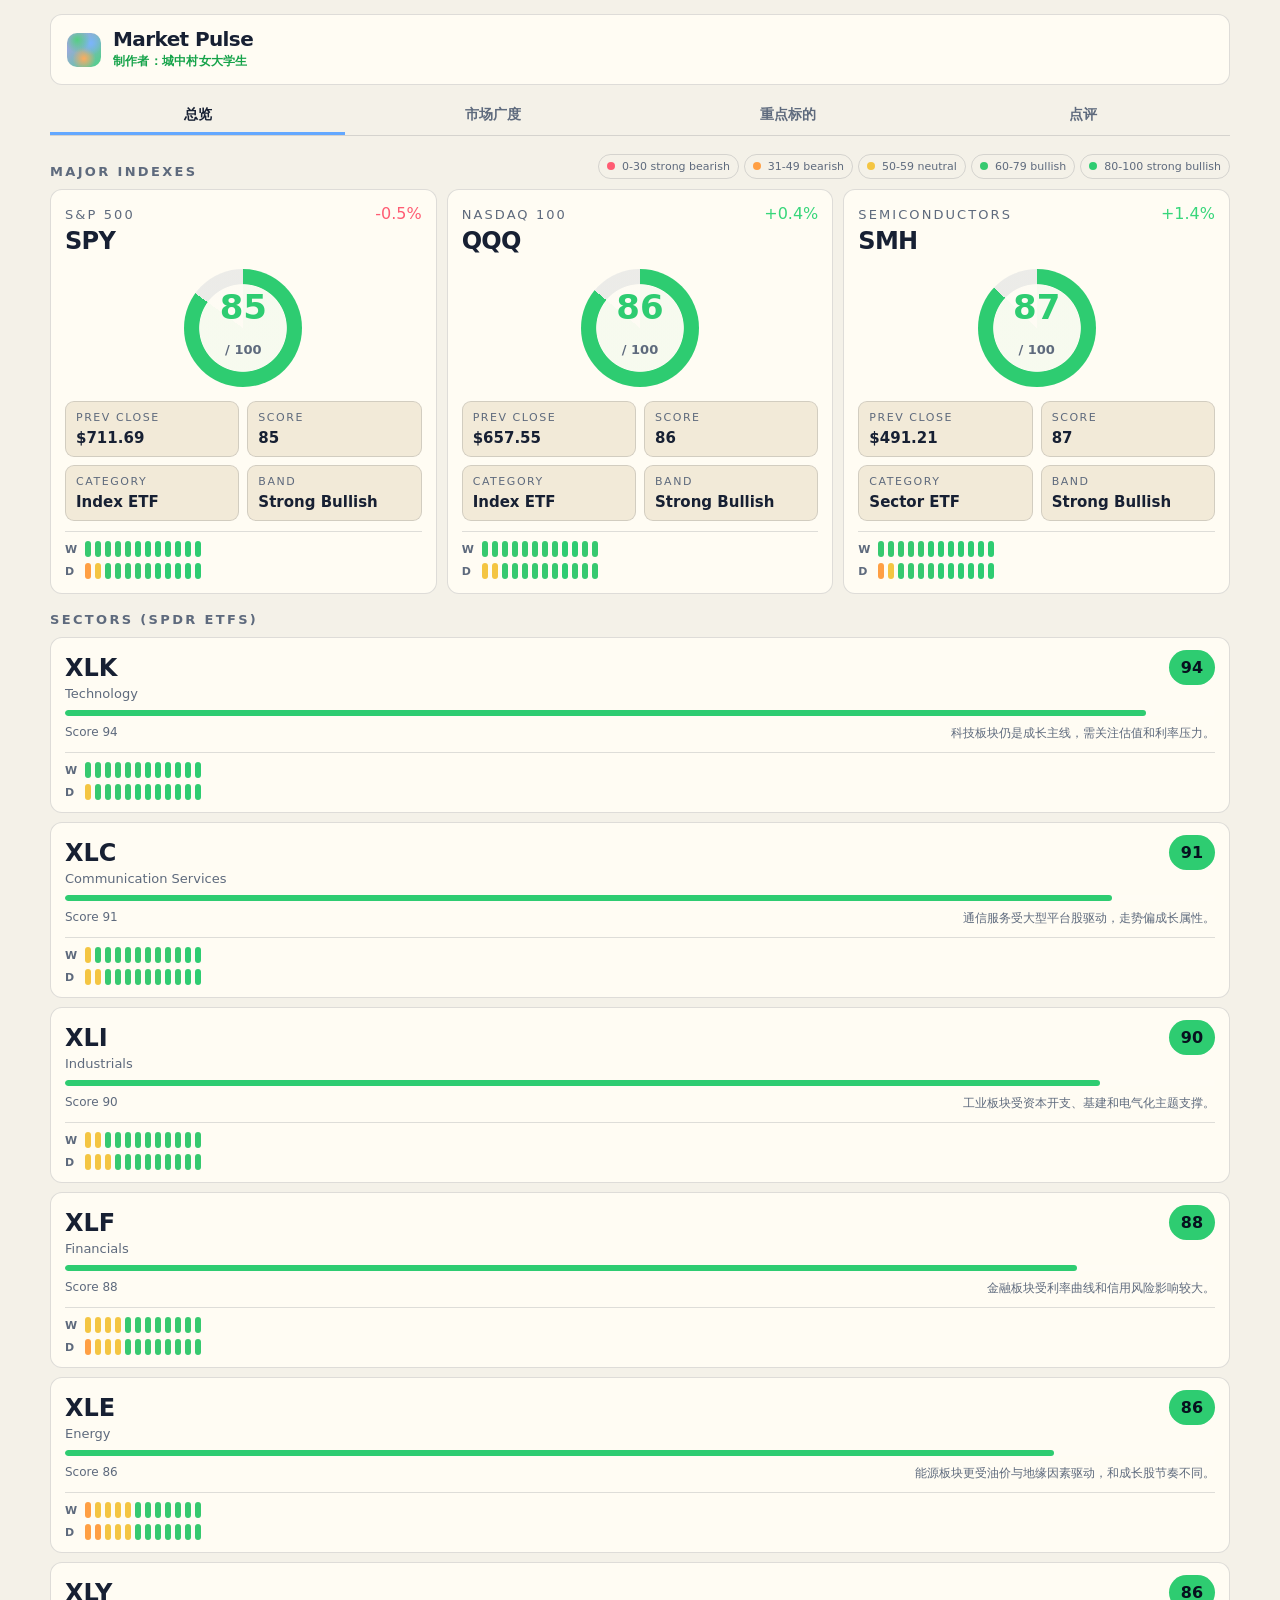
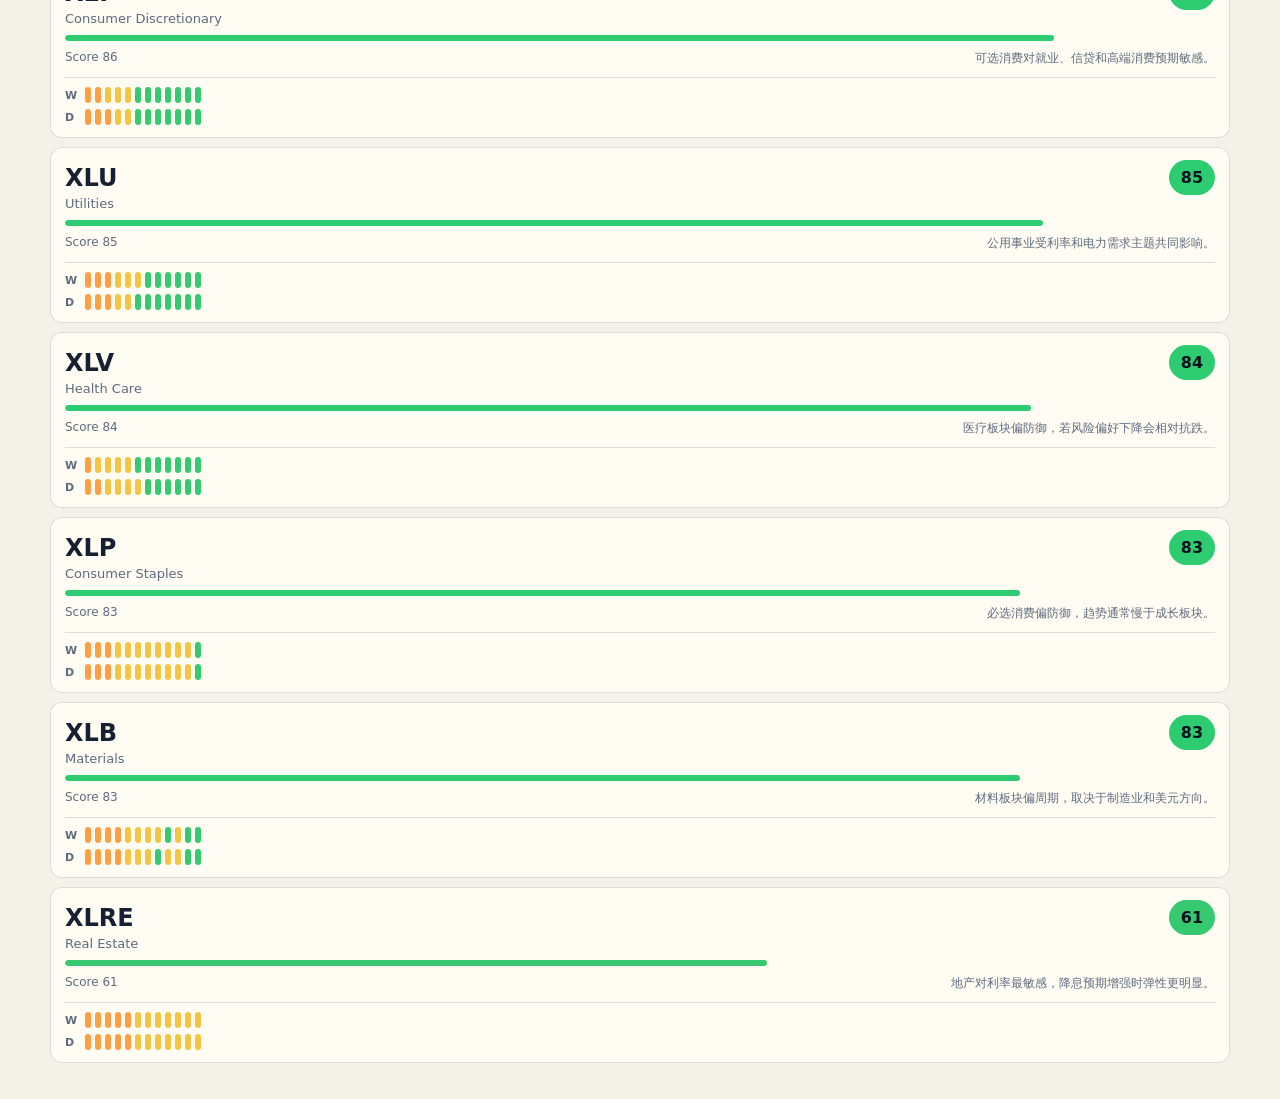
==== commit c52552b3: "Add relative strength rating to scoring Made-with: Cursor" ====
--- a/market_pulse_dashboard_shareable.html
+++ b/market_pulse_dashboard_shareable.html
@@ -1647,7 +1647,7 @@
     <script>
 window.__DASHBOARD_DATA__ = {"updatedAt":"4月29日 12:54","legend":[{"label":"0-30 strong bearish","color":"#ff5c73"},{"label":"31-49 bearish","color":"#ff9f43"},{"label":"50-59 neutral","color":"#f4c542"},{"label":"60-79 bullish","color":"#36c96f"},{"label":"80-100 strong bullish","color":"#2ecc71"}],"indexes":[{"label":"S&P 500","ticker":"SPY","category":"Index ETF","score":84,"price":711.69,"change":-0.49,"metrics":{"price":711.69,"ma20":700,"ma50":680,"ma200":630,"momentum1m":6.5,"momentum3m":12.0,"drawdownFromHigh":1.2,"volatility":16},"history":{"weekly":[72,74,75,77,78,81,80,82,84,83,85,84],"daily":[48,55,63,70,72,75,78,80,82,84,83,84]}},{"label":"Nasdaq 100","ticker":"QQQ","category":"Index ETF","score":79,"price":443.18,"change":0.38,"metrics":{"price":443.18,"ma20":435,"ma50":420,"ma200":385,"momentum1m":6.3,"momentum3m":15.0,"drawdownFromHigh":2.0,"volatility":22},"history":{"weekly":[66,68,72,73,75,77,78,79,81,80,79,79],"daily":[51,58,65,70,75,76,77,78,80,79,78,79]}},{"label":"Semiconductors","ticker":"SMH","category":"Sector ETF","score":81,"price":224.91,"change":1.42,"metrics":{"price":224.91,"ma20":218,"ma50":205,"ma200":178,"momentum1m":10.4,"momentum3m":22.0,"drawdownFromHigh":3.4,"volatility":28},"history":{"weekly":[60,66,71,75,78,80,82,84,82,81,83,81],"daily":[43,51,60,68,72,76,80,83,84,82,81,81]}}],"sectors":[{"ticker":"XLK","name":"Technology","score":0,"note":"科技板块仍是成长主线，需关注估值和利率压力。","metrics":{"price":228.4,"ema20":222.1,"ema50":213.8,"ema200":188.4,"momentum1m":8.8,"momentum3m":19.5,"drawdownFromHigh":3.2,"volatility":23,"macdHist":0.9,"macd":3.2,"macdSignal":2.3,"rsi":64,"kdjK":71,"kdjD":60,"bollPosition":0.76,"gmmaBull":true,"qiankunBull":true,"breakout":true,"relativeStrength":91},"history":{"weekly":[62,66,70,74,77,79,82,84,83,85,86,86],"daily":[55,60,65,71,76,80,84,86,85,87,86,86]}},{"ticker":"XLC","name":"Communication Services","score":0,"note":"通信服务受大型平台股驱动，走势偏成长属性。","metrics":{"price":96.2,"ema20":94.1,"ema50":90.3,"ema200":79.8,"momentum1m":6.5,"momentum3m":16.2,"drawdownFromHigh":4.1,"volatility":21,"macdHist":0.6,"macd":2.1,"macdSignal":1.5,"rsi":61,"kdjK":67,"kdjD":57,"bollPosition":0.7,"gmmaBull":true,"qiankunBull":true,"breakout":false,"relativeStrength":82},"history":{"weekly":[58,61,64,67,70,73,75,77,78,79,80,80],"daily":[52,56,60,64,69,73,76,79,80,79,80,80]}},{"ticker":"XLI","name":"Industrials","score":0,"note":"工业板块受资本开支、基建和电气化主题支撑。","metrics":{"price":133.7,"ema20":131.6,"ema50":126.5,"ema200":114.2,"momentum1m":5.7,"momentum3m":13.8,"drawdownFromHigh":2.7,"volatility":18,"macdHist":0.5,"macd":1.8,"macdSignal":1.3,"rsi":59,"kdjK":64,"kdjD":55,"bollPosition":0.68,"gmmaBull":true,"qiankunBull":true,"breakout":false,"relativeStrength":76},"history":{"weekly":[55,58,61,64,67,70,72,73,74,75,76,76],"daily":[50,54,58,63,67,70,73,75,76,75,76,76]}},{"ticker":"XLF","name":"Financials","score":0,"note":"金融板块受利率曲线和信用风险影响较大。","metrics":{"price":47.8,"ema20":46.9,"ema50":45.2,"ema200":41.6,"momentum1m":4.8,"momentum3m":10.5,"drawdownFromHigh":3.5,"volatility":19,"macdHist":0.4,"macd":1.2,"macdSignal":0.8,"rsi":57,"kdjK":61,"kdjD":53,"bollPosition":0.64,"gmmaBull":true,"qiankunBull":true,"breakout":false,"relativeStrength":69},"history":{"weekly":[51,53,56,59,62,65,67,69,70,71,72,72],"daily":[48,51,55,59,62,66,69,70,72,71,72,72]}},{"ticker":"XLE","name":"Energy","score":0,"note":"能源板块更受油价与地缘因素驱动，和成长股节奏不同。","metrics":{"price":94.3,"ema20":92.8,"ema50":91.1,"ema200":88.5,"momentum1m":3.9,"momentum3m":8.4,"drawdownFromHigh":5.2,"volatility":24,"macdHist":0.2,"macd":0.9,"macdSignal":0.7,"rsi":54,"kdjK":58,"kdjD":52,"bollPosition":0.58,"gmmaBull":true,"qiankunBull":false,"breakout":false,"relativeStrength":62},"history":{"weekly":[49,51,53,56,59,61,63,64,65,64,65,65],"daily":[45,48,51,55,59,62,64,65,63,64,65,65]}},{"ticker":"XLV","name":"Health Care","score":0,"note":"医疗板块偏防御，若风险偏好下降会相对抗跌。","metrics":{"price":149.6,"ema20":148.2,"ema50":146.7,"ema200":141.5,"momentum1m":2.8,"momentum3m":6.2,"drawdownFromHigh":4.0,"volatility":16,"macdHist":0.1,"macd":0.5,"macdSignal":0.4,"rsi":53,"kdjK":55,"kdjD":51,"bollPosition":0.55,"gmmaBull":true,"qiankunBull":false,"breakout":false,"relativeStrength":55},"history":{"weekly":[48,50,52,55,58,60,61,62,63,62,63,63],"daily":[45,47,50,53,56,59,61,63,62,61,62,63]}},{"ticker":"XLY","name":"Consumer Discretionary","score":0,"note":"可选消费对就业、信贷和高端消费预期敏感。","metrics":{"price":190.2,"ema20":188.8,"ema50":184.1,"ema200":172.2,"momentum1m":3.4,"momentum3m":9.0,"drawdownFromHigh":6.8,"volatility":27,"macdHist":0.2,"macd":0.8,"macdSignal":0.6,"rsi":54,"kdjK":56,"kdjD":52,"bollPosition":0.53,"gmmaBull":true,"qiankunBull":false,"breakout":false,"relativeStrength":60},"history":{"weekly":[45,48,50,54,57,60,62,64,63,62,63,63],"daily":[42,45,49,53,57,60,63,64,62,61,62,63]}},{"ticker":"XLP","name":"Consumer Staples","score":0,"note":"必选消费偏防御，趋势通常慢于成长板块。","metrics":{"price":79.4,"ema20":79.0,"ema50":78.3,"ema200":76.8,"momentum1m":1.5,"momentum3m":4.0,"drawdownFromHigh":3.8,"volatility":12,"macdHist":0.05,"macd":0.2,"macdSignal":0.15,"rsi":52,"kdjK":53,"kdjD":50,"bollPosition":0.52,"gmmaBull":true,"qiankunBull":false,"breakout":false,"relativeStrength":46},"history":{"weekly":[44,46,48,51,53,55,57,58,59,58,59,60],"daily":[42,44,47,50,53,56,58,59,58,57,59,60]}},{"ticker":"XLU","name":"Utilities","score":0,"note":"公用事业受利率和电力需求主题共同影响。","metrics":{"price":73.5,"ema20":72.9,"ema50":71.8,"ema200":68.6,"momentum1m":2.2,"momentum3m":7.2,"drawdownFromHigh":4.6,"volatility":15,"macdHist":0.1,"macd":0.4,"macdSignal":0.3,"rsi":54,"kdjK":56,"kdjD":51,"bollPosition":0.57,"gmmaBull":true,"qiankunBull":false,"breakout":false,"relativeStrength":58},"history":{"weekly":[43,46,49,52,56,59,61,63,62,63,64,64],"daily":[40,44,48,52,56,60,63,64,62,63,64,64]}},{"ticker":"XLB","name":"Materials","score":0,"note":"材料板块偏周期，取决于制造业和美元方向。","metrics":{"price":94.1,"ema20":93.8,"ema50":92.4,"ema200":88.9,"momentum1m":1.8,"momentum3m":5.5,"drawdownFromHigh":7.2,"volatility":20,"macdHist":0.05,"macd":0.3,"macdSignal":0.25,"rsi":51,"kdjK":52,"kdjD":50,"bollPosition":0.48,"gmmaBull":true,"qiankunBull":false,"breakout":false,"relativeStrength":50},"history":{"weekly":[40,43,46,49,52,55,57,59,60,59,60,60],"daily":[38,41,45,49,53,56,59,60,58,59,60,60]}},{"ticker":"XLRE","name":"Real Estate","score":0,"note":"地产对利率最敏感，降息预期增强时弹性更明显。","metrics":{"price":42.5,"ema20":42.1,"ema50":41.9,"ema200":40.8,"momentum1m":1.2,"momentum3m":3.8,"drawdownFromHigh":8.5,"volatility":21,"macdHist":0.0,"macd":0.15,"macdSignal":0.16,"rsi":49,"kdjK":49,"kdjD":50,"bollPosition":0.43,"gmmaBull":false,"qiankunBull":false,"breakout":false,"relativeStrength":42},"history":{"weekly":[35,38,42,45,48,50,52,54,55,54,55,55],"daily":[33,36,40,44,48,51,54,55,53,54,55,55]}}],"funds":[{"ticker":"SOXL","name":"Direxion Daily Semiconductor Bull 3X Shares","group":"Semiconductors","category":"Leveraged","leverage":"3x","score":82,"weekChange":7.4,"monthChange":18.2,"price":46.12,"metrics":{"price":46.12,"ma20":44,"ma50":40,"ma200":32,"momentum1m":18.2,"momentum3m":35.0,"drawdownFromHigh":6.0,"volatility":65},"signal":"趋势最强，但波动最高。"},{"ticker":"TQQQ","name":"ProShares UltraPro QQQ","group":"Leveraged Tech","category":"Leveraged","leverage":"3x","score":75,"weekChange":4.1,"monthChange":11.8,"price":63.45,"metrics":{"price":63.45,"ma20":61,"ma50":56,"ma200":45,"momentum1m":11.8,"momentum3m":24.0,"drawdownFromHigh":5.0,"volatility":55},"signal":"偏多，但不适合追高。"},{"ticker":"KORU","name":"Direxion Daily South Korea Bull 3X Shares","group":"Asia Country","category":"Leveraged","leverage":"3x","score":54,"weekChange":-1.8,"monthChange":3.2,"price":8.74,"metrics":{"price":8.74,"ma20":8.5,"ma50":8.2,"ma200":7.2,"momentum1m":3.2,"momentum3m":9.5,"drawdownFromHigh":8.0,"volatility":70},"signal":"等待韩国 ETF 转强确认。"},{"ticker":"EWY","name":"iShares MSCI South Korea ETF","group":"Asia Country","category":"Country ETF","leverage":"1x","score":56,"weekChange":-0.4,"monthChange":2.6,"price":62.31,"metrics":{"price":62.31,"ma20":61,"ma50":59,"ma200":55,"momentum1m":2.6,"momentum3m":7.0,"drawdownFromHigh":6.0,"volatility":24},"signal":"中性筑底。"},{"ticker":"EWJ","name":"iShares MSCI Japan ETF","group":"Asia Country","category":"Country ETF","leverage":"1x","score":64,"weekChange":1.2,"monthChange":5.1,"price":72.4,"metrics":{"price":72.4,"ma20":71,"ma50":68.5,"ma200":63,"momentum1m":5.1,"momentum3m":13.0,"drawdownFromHigh":2.8,"volatility":18},"signal":"相对稳健。"},{"ticker":"EWT","name":"iShares MSCI Taiwan ETF","group":"Asia Country","category":"Country ETF","leverage":"1x","score":68,"weekChange":2.8,"monthChange":7.6,"price":54.83,"metrics":{"price":54.83,"ma20":53.2,"ma50":51.8,"ma200":47.5,"momentum1m":7.6,"momentum3m":15.0,"drawdownFromHigh":5.5,"volatility":24},"signal":"台湾方向相对领先。"},{"ticker":"QQQ","name":"Invesco QQQ Trust","group":"Leveraged Tech","category":"Benchmark","leverage":"1x","score":79,"weekChange":1.9,"monthChange":6.3,"price":443.18,"metrics":{"price":443.18,"ma20":435,"ma50":420,"ma200":385,"momentum1m":6.3,"momentum3m":15.0,"drawdownFromHigh":2.0,"volatility":22},"signal":"纳指基准向上。"},{"ticker":"SMH","name":"VanEck Semiconductor ETF","group":"Semiconductors","category":"Benchmark","leverage":"1x","score":81,"weekChange":3.5,"monthChange":10.4,"price":224.91,"metrics":{"price":224.91,"ma20":218,"ma50":205,"ma200":178,"momentum1m":10.4,"momentum3m":22.0,"drawdownFromHigh":3.4,"volatility":28},"signal":"半导体基准强势。"},{"ticker":"NVDA","name":"NVIDIA Corporation","group":"Semiconductors","category":"Stock","leverage":"1x","score":0,"weekChange":3.9,"monthChange":12.6,"price":132.4,"metrics":{"price":132.4,"ema20":126.5,"ema50":119.2,"ema200":101.8,"momentum1m":12.6,"momentum3m":28.0,"drawdownFromHigh":4.5,"volatility":38,"macdHist":1.4,"macd":4.2,"macdSignal":2.8,"rsi":66,"kdjK":74,"kdjD":61,"bollPosition":0.78,"gmmaBull":true,"qiankunBull":true,"breakout":true,"relativeStrength":94},"signal":"AI 龙头强趋势，关注是否过热。"},{"ticker":"SNDK","name":"SanDisk Corporation","group":"Memory / Storage","category":"Stock","leverage":"1x","score":0,"weekChange":5.2,"monthChange":16.4,"price":74.8,"metrics":{"price":74.8,"ema20":70.3,"ema50":65.9,"ema200":55.4,"momentum1m":16.4,"momentum3m":34.0,"drawdownFromHigh":5.8,"volatility":46,"macdHist":1.1,"macd":3.6,"macdSignal":2.5,"rsi":69,"kdjK":78,"kdjD":63,"bollPosition":0.82,"gmmaBull":true,"qiankunBull":true,"breakout":true,"relativeStrength":90},"signal":"存储方向动量强，留意高波动回撤。"},{"ticker":"MU","name":"Micron Technology","group":"Memory / Storage","category":"Stock","leverage":"1x","score":0,"weekChange":2.7,"monthChange":9.8,"price":121.6,"metrics":{"price":121.6,"ema20":117.2,"ema50":110.4,"ema200":96.1,"momentum1m":9.8,"momentum3m":24.5,"drawdownFromHigh":6.4,"volatility":42,"macdHist":0.8,"macd":2.9,"macdSignal":2.1,"rsi":63,"kdjK":69,"kdjD":58,"bollPosition":0.72,"gmmaBull":true,"qiankunBull":true,"breakout":false,"relativeStrength":84},"signal":"HBM/存储链条强势，但略弱于 SNDK 样例。"},{"ticker":"AMD","name":"Advanced Micro Devices","group":"Semiconductors","category":"Stock","leverage":"1x","score":0,"weekChange":1.1,"monthChange":5.4,"price":158.2,"metrics":{"price":158.2,"ema20":156.5,"ema50":150.1,"ema200":138.4,"momentum1m":5.4,"momentum3m":13.2,"drawdownFromHigh":10.5,"volatility":44,"macdHist":0.3,"macd":1.2,"macdSignal":0.9,"rsi":56,"kdjK":58,"kdjD":54,"bollPosition":0.58,"gmmaBull":true,"qiankunBull":false,"breakout":false,"relativeStrength":68},"signal":"趋势仍在，但强度低于 NVDA/MU。"},{"ticker":"PDD","name":"PDD Holdings","group":"China ADR","category":"Stock","leverage":"1x","score":0,"weekChange":-2.8,"monthChange":4.6,"price":128.7,"metrics":{"price":128.7,"ema20":130.1,"ema50":124.4,"ema200":118.2,"momentum1m":4.6,"momentum3m":9.4,"drawdownFromHigh":14.0,"volatility":48,"macdHist":-0.2,"macd":0.8,"macdSignal":1.0,"rsi":49,"kdjK":46,"kdjD":52,"bollPosition":0.42,"gmmaBull":false,"qiankunBull":false,"breakout":false,"relativeStrength":52},"signal":"短线跌破 EMA20，MACD 未确认转强。"},{"ticker":"AAPL","name":"Apple","group":"Mega Cap Tech","category":"Stock","leverage":"1x","score":0,"weekChange":1.4,"monthChange":3.8,"price":196.2,"metrics":{"price":196.2,"ema20":193.5,"ema50":190.4,"ema200":184.8,"momentum1m":3.8,"momentum3m":7.2,"drawdownFromHigh":5.2,"volatility":20,"macdHist":0.2,"macd":0.9,"macdSignal":0.7,"rsi":55,"kdjK":57,"kdjD":52,"bollPosition":0.58,"gmmaBull":true,"qiankunBull":false,"breakout":false,"relativeStrength":58},"signal":"温和多头，弹性不如半导体。"},{"ticker":"MSFT","name":"Microsoft","group":"Mega Cap Tech","category":"Stock","leverage":"1x","score":0,"weekChange":2.1,"monthChange":7.5,"price":438.9,"metrics":{"price":438.9,"ema20":430.2,"ema50":416.8,"ema200":382.4,"momentum1m":7.5,"momentum3m":16.0,"drawdownFromHigh":3.0,"volatility":22,"macdHist":0.7,"macd":2.4,"macdSignal":1.7,"rsi":62,"kdjK":68,"kdjD":56,"bollPosition":0.73,"gmmaBull":true,"qiankunBull":true,"breakout":false,"relativeStrength":82},"signal":"云和 AI 权重支撑，趋势健康。"},{"ticker":"META","name":"Meta Platforms","group":"Mega Cap Tech","category":"Stock","leverage":"1x","score":0,"weekChange":2.9,"monthChange":9.1,"price":512.6,"metrics":{"price":512.6,"ema20":501.1,"ema50":482.3,"ema200":420.5,"momentum1m":9.1,"momentum3m":20.0,"drawdownFromHigh":4.0,"volatility":27,"macdHist":0.9,"macd":3.1,"macdSignal":2.2,"rsi":64,"kdjK":70,"kdjD":58,"bollPosition":0.76,"gmmaBull":true,"qiankunBull":true,"breakout":true,"relativeStrength":86},"signal":"平台股中趋势偏强，接近强势区。"},{"ticker":"TSLA","name":"Tesla","group":"Consumer / EV","category":"Stock","leverage":"1x","score":0,"weekChange":-1.5,"monthChange":2.2,"price":178.4,"metrics":{"price":178.4,"ema20":181.0,"ema50":176.5,"ema200":192.4,"momentum1m":2.2,"momentum3m":-6.0,"drawdownFromHigh":22.0,"volatility":55,"macdHist":-0.4,"macd":-1.0,"macdSignal":-0.6,"rsi":46,"kdjK":44,"kdjD":49,"bollPosition":0.35,"gmmaBull":false,"qiankunBull":false,"breakout":false,"relativeStrength":34},"signal":"仍在弱修复，均线结构不理想。"},{"ticker":"AVGO","name":"Broadcom","group":"Semiconductors","category":"Stock","leverage":"1x","score":0,"weekChange":3.2,"monthChange":11.5,"price":1410.2,"metrics":{"price":1410.2,"ema20":1360.0,"ema50":1288.4,"ema200":1080.5,"momentum1m":11.5,"momentum3m":28.0,"drawdownFromHigh":3.8,"volatility":34,"macdHist":1.2,"macd":5.5,"macdSignal":4.3,"rsi":67,"kdjK":75,"kdjD":62,"bollPosition":0.8,"gmmaBull":true,"qiankunBull":true,"breakout":true,"relativeStrength":92},"signal":"AI ASIC 逻辑强，技术面接近过热。"}],"breadth":{"updatedAt":"4月29日 08:00","ranges":["All","10y","5y","3y","2y","1y","YTD","6m"],"series":{"6m":[{"label":"Nov","index":665,"ma50":48,"ma200":62},{"label":"Dec","index":672,"ma50":52,"ma200":64},{"label":"Jan","index":684,"ma50":70,"ma200":70},{"label":"Feb","index":676,"ma50":56,"ma200":66},{"label":"Mar","index":650,"ma50":31,"ma200":45},{"label":"Apr","index":712,"ma50":78,"ma200":72}],"YTD":[{"label":"Jan","index":684,"ma50":70,"ma200":70},{"label":"Feb","index":676,"ma50":56,"ma200":66},{"label":"Mar","index":650,"ma50":31,"ma200":45},{"label":"Apr","index":712,"ma50":78,"ma200":72}],"1y":[{"label":"May","index":610,"ma50":45,"ma200":52},{"label":"Jul","index":635,"ma50":58,"ma200":57},{"label":"Sep","index":660,"ma50":62,"ma200":61},{"label":"Nov","index":665,"ma50":48,"ma200":62},{"label":"Jan","index":684,"ma50":70,"ma200":70},{"label":"Mar","index":650,"ma50":31,"ma200":45},{"label":"Apr","index":712,"ma50":78,"ma200":72}],"2y":[{"label":"2024","index":520,"ma50":44,"ma200":49},{"label":"Q2","index":570,"ma50":61,"ma200":55},{"label":"Q3","index":625,"ma50":58,"ma200":60},{"label":"Q4","index":665,"ma50":48,"ma200":62},{"label":"2026","index":712,"ma50":78,"ma200":72}],"3y":[{"label":"2023","index":430,"ma50":38,"ma200":42},{"label":"2024","index":520,"ma50":44,"ma200":49},{"label":"2025","index":665,"ma50":58,"ma200":62},{"label":"2026","index":712,"ma50":78,"ma200":72}],"5y":[{"label":"2021","index":360,"ma50":55,"ma200":58},{"label":"2022","index":320,"ma50":25,"ma200":32},{"label":"2023","index":430,"ma50":38,"ma200":42},{"label":"2024","index":520,"ma50":44,"ma200":49},{"label":"2025","index":665,"ma50":58,"ma200":62},{"label":"2026","index":712,"ma50":78,"ma200":72}],"10y":[{"label":"2016","index":210,"ma50":52,"ma200":56},{"label":"2018","index":260,"ma50":48,"ma200":50},{"label":"2020","index":330,"ma50":62,"ma200":58},{"label":"2022","index":320,"ma50":25,"ma200":32},{"label":"2024","index":520,"ma50":44,"ma200":49},{"label":"2026","index":712,"ma50":78,"ma200":72}],"All":[{"label":"2014","index":180,"ma50":50,"ma200":54},{"label":"2016","index":210,"ma50":52,"ma200":56},{"label":"2018","index":260,"ma50":48,"ma200":50},{"label":"2020","index":330,"ma50":62,"ma200":58},{"label":"2022","index":320,"ma50":25,"ma200":32},{"label":"2024","index":520,"ma50":44,"ma200":49},{"label":"2026","index":712,"ma50":78,"ma200":72}]}},"commentary":[{"title":"一、宏观环境：风险偏好修复，但非无成本顺风","body":"当前权益市场的核心矛盾，已非\"反弹能否发生\"，而是反弹的持续性能否获得宏观条件的同步背书。长端利率下行、美元走弱、信用利差收窄——这三者共同构成成长股与高 beta ETF 估值修复的必要前提；TQQQ、SOXL 等杠杆产品在这一组合下率先受益。然而，一旦利率重新抬头或美元反弹，久期资产的估值压缩将再度上演，杠杆工具的回撤弹性亦会成倍放大。\n\n因此，价格结构的转强仅是必要条件，绝非充分条件。真正的顺风口，需要利率、美元、VIX 与信用利差四者同步确认，缺一不可。"},{"title":"二、业绩季：半导体与 AI 链条须以收入兑现估值","body":"半导体板块的强势不能仅凭价格结构定性，根本问题在于业绩能否落地。NVDA、MU、SNDK、SMH 这条主线的关键变量，并非\"AI 叙事是否持续\"，而是数据中心收入规模、HBM/存储价格走势、毛利率水平、订单能见度及资本开支指引的修订方向。\n\n若财报季仅止于\"符合预期\"，而股价已提前透支乐观情绪，强势的技术面评分反而可能演变为兑现卖压；唯有业绩与指引双双上修，强趋势才具备基本面的真实支撑。技术面告诉我们资金正在流向何处，业绩则决定这条路能走多远。"},{"title":"三、市场广度：龙头独涨 ≠ 健康牛市","body":"市场广度是本看板最核心的风控维度。指数创新高而 MA50/MA200 上方占比未能同步扩张，说明涨势高度集中于少数权重股——TQQQ、SOXL 的强势不过是拥挤交易的镜像，而非真实风险偏好的扩散。唯有指数上行与广度指标同步抬升，才意味着动能正从龙头向更广范围蔓延。\n\n当前首要观察的，是广度曲线能否延续修复态势，而非单只 ETF 的绝对涨幅。广度一旦转弱，高分品种亦需相应降权处置。"}]};
 window.__TICKER_CATALOG__ = [{"ticker":"A","name":"Agilent Technologies, Inc. Common Stock","group":"US Listed","category":"Stock"},{"ticker":"AA","name":"Alcoa Corporation Common Stock","group":"US Listed","category":"Stock"},{"ticker":"AAA","name":"Alternative Access First Priority CLO Bond ETF","group":"ETF","category":"ETF"},{"ticker":"AAAA","name":"Amplius Aggressive Asset Allocation ETF","group":"ETF","category":"ETF"},{"ticker":"AAAC","name":"Columbia AAA CLO ETF","group":"ETF","category":"ETF"},{"ticker":"AAAU","name":"Goldman Sachs Physical Gold ETF Shares","group":"ETF","category":"ETF"},{"ticker":"AACB","name":"Artius II Acquisition Inc.","group":"US Listed","category":"Stock"},{"ticker":"AACG","name":"ATA Creativity Global","group":"US Listed","category":"Stock"},{"ticker":"AACI","name":"Armada Acquisition Corp. III","group":"US Listed","category":"Stock"},{"ticker":"AACO","name":"Abony Acquisition Corp. I","group":"US Listed","category":"Stock"},{"ticker":"AADR","name":"AdvisorShares Dorsey Wright ADR ETF","group":"ETF","category":"ETF"},{"ticker":"AAEQ","name":"Alpha Architect US Equity 2 ETF","group":"ETF","category":"ETF"},{"ticker":"AAL","name":"American Airlines Group, Inc.","group":"US Listed","category":"Stock"},{"ticker":"AALG","name":"Leverage Shares 2X Long AAL Daily ETF","group":"ETF","category":"ETF"},{"ticker":"AAME","name":"Atlantic American Corporation","group":"US Listed","category":"Stock"},{"ticker":"AAMI","name":"Acadian Asset Management Inc. Common Stock","group":"US Listed","category":"Stock"},{"ticker":"AAOI","name":"Applied Optoelectronics, Inc.","group":"US Listed","category":"Stock"},{"ticker":"AAON","name":"AAON, Inc.","group":"US Listed","category":"Stock"},{"ticker":"AAOX","name":"Tradr 2X Long AAOI Daily ETF","group":"ETF","category":"ETF"},{"ticker":"AAP","name":"Advance Auto Parts Inc.","group":"US Listed","category":"Stock"},{"ticker":"AAPB","name":"GraniteShares 2x Long AAPL Daily ETF","group":"ETF","category":"ETF"},{"ticker":"AAPD","name":"Direxion Daily AAPL Bear 1X ETF","group":"ETF","category":"ETF"},{"ticker":"AAPG","name":"Ascentage Pharma Group International","group":"US Listed","category":"Stock"},{"ticker":"AAPL","name":"Apple Inc.","group":"US Listed","category":"Stock"},{"ticker":"AAPR","name":"Innovator Equity Defined Protection ETF","group":"ETF","category":"ETF"},{"ticker":"AAPU","name":"Direxion Daily AAPL Bull 2X ETF","group":"ETF","category":"ETF"},{"ticker":"AAPW","name":"Roundhill AAPL WeeklyPay ETF","group":"ETF","category":"ETF"},{"ticker":"AAPX","name":"T-Rex 2X Long Apple Daily Target ETF","group":"ETF","category":"ETF"},{"ticker":"AAPY","name":"Kurv Yield Premium Strategy Apple (AAPL) ETF","group":"ETF","category":"ETF"},{"ticker":"AARD","name":"Aardvark Therapeutics, Inc.","group":"US Listed","category":"Stock"},{"ticker":"AAT","name":"American Assets Trust, Inc. Common Stock","group":"US Listed","category":"Stock"},{"ticker":"AAUA","name":"Alpha Architect US Equity 3 ETF","group":"ETF","category":"ETF"},{"ticker":"AAUC","name":"Allied Gold Corporation Common Shares","group":"US Listed","category":"Stock"},{"ticker":"AAUM","name":"Tema Alternative Asset Managers ETF","group":"ETF","category":"ETF"},{"ticker":"AAUS","name":"Alpha Architect US Equity ETF","group":"ETF","category":"ETF"},{"ticker":"AAVM","name":"Alpha Architect Global Factor Equity ETF","group":"ETF","category":"ETF"},{"ticker":"AAXJ","name":"iShares MSCI All Country Asia ex Japan ETF","group":"ETF","category":"ETF"},{"ticker":"ABAT","name":"American Battery Technology Company","group":"US Listed","category":"Stock"},{"ticker":"ABBV","name":"AbbVie Inc. Common Stock","group":"US Listed","category":"Stock"},{"ticker":"ABCB","name":"Ameris Bancorp Common Stock","group":"US Listed","category":"Stock"},{"ticker":"ABCL","name":"AbCellera Biologics Inc.","group":"US Listed","category":"Stock"},{"ticker":"ABCS","name":"Alpha Blue Capital US Small-Mid Cap Dynamic ETF","group":"ETF","category":"ETF"},{"ticker":"ABEO","name":"Abeona Therapeutics Inc.","group":"US Listed","category":"Stock"},{"ticker":"ABEQ","name":"Absolute Select Value ETF","group":"ETF","category":"ETF"},{"ticker":"ABEV","name":"Ambev S.A. American Depositary Shares (Each representing 1 Common Share)","group":"US Listed","category":"Stock"},{"ticker":"ABFL","name":"Abacus FCF Leaders ETF","group":"ETF","category":"ETF"},{"ticker":"ABG","name":"Asbury Automotive Group Inc Common Stock","group":"US Listed","category":"Stock"},{"ticker":"ABI","name":"VictoryShares Pioneer Asset-Based Income ETF","group":"ETF","category":"ETF"},{"ticker":"ABIG","name":"Argent Large Cap ETF","group":"ETF","category":"ETF"},{"ticker":"ABLD","name":"Abacus FCF Real Assets Leaders ETF","group":"ETF","category":"ETF"},{"ticker":"ABLG","name":"Abacus FCF International Leaders ETF","group":"ETF","category":"ETF"},{"ticker":"ABLS","name":"Abacus FCF Small Cap Leaders ETF","group":"ETF","category":"ETF"},{"ticker":"ABLV","name":"Able View Global Inc.","group":"US Listed","category":"Stock"},{"ticker":"ABM","name":"ABM Industries Incorporated Common Stock","group":"US Listed","category":"Stock"},{"ticker":"ABNB","name":"Airbnb, Inc.","group":"US Listed","category":"Stock"},{"ticker":"ABNG","name":"Leverage Shares 2x Long ABNB Daily ETF","group":"ETF","category":"ETF"},{"ticker":"ABNY","name":"YieldMax ABNB Option Income Strategy ETF","group":"ETF","category":"ETF"},{"ticker":"ABOS","name":"Acumen Pharmaceuticals, Inc.","group":"US Listed","category":"Stock"},{"ticker":"ABOT","name":"Abacus FCF Innovation Leaders ETF","group":"ETF","category":"ETF"},{"ticker":"ABR","name":"Arbor Realty Trust Common Stock","group":"US Listed","category":"Stock"},{"ticker":"ABSI","name":"Absci Corporation","group":"US Listed","category":"Stock"},{"ticker":"ABT","name":"Abbott Laboratories Common Stock","group":"US Listed","category":"Stock"},{"ticker":"ABTC","name":"American Bitcoin Corp.","group":"US Listed","category":"Stock"},{"ticker":"ABTS","name":"Abits Group Inc","group":"US Listed","category":"Stock"},{"ticker":"ABUF","name":"Aptus Laddered Buffer ETF","group":"ETF","category":"ETF"},{"ticker":"ABUS","name":"Arbutus Biopharma Corporation","group":"US Listed","category":"Stock"},{"ticker":"ABVC","name":"ABVC BioPharma, Inc.","group":"US Listed","category":"Stock"},{"ticker":"ABVE","name":"Above Food Ingredients Inc.","group":"US Listed","category":"Stock"},{"ticker":"ABVX","name":"Abivax SA","group":"US Listed","category":"Stock"},{"ticker":"ABX","name":"Abacus Global Management, Inc. Class A Common Stock","group":"US Listed","category":"Stock"},{"ticker":"ABXB","name":"Abacus Flexible Bond Leaders ETF","group":"ETF","category":"ETF"},{"ticker":"ABXL","name":"Abacus Global Management, Inc. 9.875% Fixed Rate Senior Notes due 2028","group":"US Listed","category":"Stock"},{"ticker":"ACA","name":"Arcosa, Inc. Common Stock","group":"US Listed","category":"Stock"},{"ticker":"ACAA","name":"Averin Capital Acquisition Corp.","group":"US Listed","category":"Stock"},{"ticker":"ACAD","name":"ACADIA Pharmaceuticals Inc.","group":"US Listed","category":"Stock"},{"ticker":"ACB","name":"Aurora Cannabis Inc.","group":"US Listed","category":"Stock"},{"ticker":"ACCL","name":"Acco Group Holdings Limited","group":"US Listed","category":"Stock"},{"ticker":"ACCO","name":"Acco Brands Corporation Common Stock","group":"US Listed","category":"Stock"},{"ticker":"ACCS","name":"ACCESS Newswire Inc. Common Stock","group":"US Listed","category":"Stock"},{"ticker":"ACDC","name":"ProFrac Holding Corp.","group":"US Listed","category":"Stock"},{"ticker":"ACEI","name":"Innovator Equity Autocallable Income Strategy ETF","group":"ETF","category":"ETF"},{"ticker":"ACEL","name":"Accel Entertainment, Inc.","group":"US Listed","category":"Stock"},{"ticker":"ACEP","name":"ARS Core Equity Portfolio ETF","group":"ETF","category":"ETF"},{"ticker":"ACES","name":"ALPS Clean Energy ETF","group":"ETF","category":"ETF"},{"ticker":"ACET","name":"Adicet Bio, Inc.","group":"US Listed","category":"Stock"},{"ticker":"ACFN","name":"Acorn Energy, Inc.","group":"US Listed","category":"Stock"},{"ticker":"ACGL","name":"Arch Capital Group Ltd.","group":"US Listed","category":"Stock"},{"ticker":"ACGLN","name":"Arch Capital Group Ltd.","group":"US Listed","category":"Stock"},{"ticker":"ACGLO","name":"Arch Capital Group Ltd.","group":"US Listed","category":"Stock"},{"ticker":"ACGR","name":"American Century Large Cap Growth ETF","group":"ETF","category":"ETF"},{"ticker":"ACH","name":"Accendra Health, Inc. Common Stock","group":"US Listed","category":"Stock"},{"ticker":"ACHC","name":"Acadia Healthcare Company, Inc.","group":"US Listed","category":"Stock"},{"ticker":"ACHR","name":"Archer Aviation Inc. Class A Common Stock","group":"US Listed","category":"Stock"},{"ticker":"ACHV","name":"Achieve Life Sciences, Inc.","group":"US Listed","category":"Stock"},{"ticker":"ACI","name":"Albertsons Companies, Inc. Class A Common Stock","group":"US Listed","category":"Stock"},{"ticker":"ACIC","name":"American Coastal Insurance Corporation","group":"US Listed","category":"Stock"},{"ticker":"ACII","name":"Innovator Index Autocallable Income Strategy ETF","group":"ETF","category":"ETF"},{"ticker":"ACIO","name":"Aptus Collared Investment Opportunity ETF","group":"ETF","category":"ETF"},{"ticker":"ACIU","name":"AC Immune SA","group":"US Listed","category":"Stock"},{"ticker":"ACIW","name":"ACI Worldwide, Inc.","group":"US Listed","category":"Stock"},{"ticker":"ACKY","name":"VistaShares Target 15 ACKtivist Distribution ETF","group":"ETF","category":"ETF"},{"ticker":"ACLC","name":"American Century Large Cap Equity ETF","group":"ETF","category":"ETF"},{"ticker":"ACLO","name":"TCW AAA CLO ETF","group":"ETF","category":"ETF"},{"ticker":"ACLS","name":"Axcelis Technologies, Inc.","group":"US Listed","category":"Stock"},{"ticker":"ACM","name":"AECOM Common Stock","group":"US Listed","category":"Stock"},{"ticker":"ACMR","name":"ACM Research, Inc.","group":"US Listed","category":"Stock"},{"ticker":"ACN","name":"Accenture plc Class A Ordinary Shares (Ireland)","group":"US Listed","category":"Stock"},{"ticker":"ACNB","name":"ACNB Corporation","group":"US Listed","category":"Stock"},{"ticker":"ACNT","name":"Ascent Industries Co.","group":"US Listed","category":"Stock"},{"ticker":"ACOG","name":"Alpha Cognition Inc.","group":"US Listed","category":"Stock"},{"ticker":"ACON","name":"Aclarion, Inc.","group":"US Listed","category":"Stock"},{"ticker":"ACP","name":"abrdn Income Credit Strategies Fund Common Shares","group":"US Listed","category":"Stock"},{"ticker":"ACR","name":"ACRES Commercial Realty Corp. Common Stock","group":"US Listed","category":"Stock"},{"ticker":"ACRE","name":"Ares Commercial Real Estate Corporation Common Stock","group":"US Listed","category":"Stock"},{"ticker":"ACRS","name":"Aclaris Therapeutics, Inc.","group":"US Listed","category":"Stock"},{"ticker":"ACRV","name":"Acrivon Therapeutics, Inc.","group":"US Listed","category":"Stock"},{"ticker":"ACSG","name":"American Century Small Cap Growth Insights ETF","group":"ETF","category":"ETF"},{"ticker":"ACSI","name":"American Customer Satisfaction ETF","group":"ETF","category":"ETF"},{"ticker":"ACSV","name":"American Century Small Cap Value Insights ETF","group":"ETF","category":"ETF"},{"ticker":"ACT","name":"Enact Holdings, Inc.","group":"US Listed","category":"Stock"},{"ticker":"ACTG","name":"Acacia Research Corporation","group":"US Listed","category":"Stock"},{"ticker":"ACTS","name":"FIS Tactical Equity ETF","group":"ETF","category":"ETF"},{"ticker":"ACTU","name":"Actuate Therapeutics, Inc.","group":"US Listed","category":"Stock"},{"ticker":"ACV","name":"Virtus Diversified Income & Convertible Fund Common Shares of Beneficial Interest","group":"US Listed","category":"Stock"},{"ticker":"ACVA","name":"ACV Auctions Inc. Class A Common Stock","group":"US Listed","category":"Stock"},{"ticker":"ACVF","name":"American Conservative Values ETF","group":"ETF","category":"ETF"},{"ticker":"ACVT","name":"Advent Convertible Bond ETF","group":"ETF","category":"ETF"},{"ticker":"ACWI","name":"iShares MSCI ACWI ETF","group":"ETF","category":"ETF"},{"ticker":"ACWV","name":"iShares MSCI Global Min Vol Factor ETF","group":"ETF","category":"ETF"},{"ticker":"ACWX","name":"iShares MSCI ACWI ex U.S. ETF","group":"ETF","category":"ETF"},{"ticker":"ACXP","name":"Acurx Pharmaceuticals, Inc.","group":"US Listed","category":"Stock"},{"ticker":"ACYN","name":"FT Vest Laddered Autocallable Barrier & Income ETF","group":"ETF","category":"ETF"},{"ticker":"ACYS","name":"FT Vest Laddered Autocallable Barrier & Resilient Income ETF","group":"ETF","category":"ETF"},{"ticker":"AD","name":"Array Digital Infrastructure, Inc. Common Shares","group":"US Listed","category":"Stock"},{"ticker":"ADAC","name":"American Drive Acquisition Company","group":"US Listed","category":"Stock"},{"ticker":"ADAG","name":"Adagene Inc.","group":"US Listed","category":"Stock"},{"ticker":"ADAM","name":"Adamas Trust, Inc.","group":"US Listed","category":"Stock"},{"ticker":"ADAMG","name":"Adamas Trust, Inc.","group":"US Listed","category":"Stock"},{"ticker":"ADAMH","name":"Adamas Trust, Inc.","group":"US Listed","category":"Stock"},{"ticker":"ADAMI","name":"Adamas Trust, Inc.","group":"US Listed","category":"Stock"},{"ticker":"ADAML","name":"Adamas Trust, Inc.","group":"US Listed","category":"Stock"},{"ticker":"ADAMM","name":"Adamas Trust, Inc.","group":"US Listed","category":"Stock"},{"ticker":"ADAMN","name":"Adamas Trust, Inc.","group":"US Listed","category":"Stock"},{"ticker":"ADAMO","name":"Adamas Trust, Inc.","group":"US Listed","category":"Stock"},{"ticker":"ADAMZ","name":"Adamas Trust, Inc.","group":"US Listed","category":"Stock"},{"ticker":"ADBE","name":"Adobe Inc.","group":"US Listed","category":"Stock"},{"ticker":"ADBG","name":"Leverage Shares 2X Long ADBE Daily ETF","group":"ETF","category":"ETF"},{"ticker":"ADBU","name":"Direxion Daily ADBE Bull 2X ETF","group":"ETF","category":"ETF"},{"ticker":"ADC","name":"Agree Realty Corporation Common Stock","group":"US Listed","category":"Stock"},{"ticker":"ADCT","name":"ADC Therapeutics SA Common Shares","group":"US Listed","category":"Stock"},{"ticker":"ADEA","name":"Adeia Inc.","group":"US Listed","category":"Stock"},{"ticker":"ADFI","name":"Anfield Dynamic Fixed Income ETF","group":"ETF","category":"ETF"},{"ticker":"ADGM","name":"Adagio Medical Holdings, Inc","group":"US Listed","category":"Stock"},{"ticker":"ADI","name":"Analog Devices, Inc.","group":"US Listed","category":"Stock"},{"ticker":"ADIL","name":"Adial Pharmaceuticals, Inc","group":"US Listed","category":"Stock"},{"ticker":"ADIV","name":"Guinness Atkinson Asia Pacific Dividend Builder ETF","group":"ETF","category":"ETF"},{"ticker":"ADM","name":"Archer-Daniels-Midland Company Common Stock","group":"US Listed","category":"Stock"},{"ticker":"ADMA","name":"ADMA Biologics Inc","group":"US Listed","category":"Stock"},{"ticker":"ADME","name":"Aptus Drawdown Managed Equity ETF","group":"ETF","category":"ETF"},{"ticker":"ADNT","name":"Adient plc Ordinary Shares","group":"US Listed","category":"Stock"},{"ticker":"ADP","name":"Automatic Data Processing, Inc.","group":"US Listed","category":"Stock"},{"ticker":"ADPT","name":"Adaptive Biotechnologies Corporation","group":"US Listed","category":"Stock"},{"ticker":"ADPV","name":"Adaptiv Select ETF","group":"ETF","category":"ETF"},{"ticker":"ADSE","name":"ADS-TEC ENERGY PLC","group":"US Listed","category":"Stock"},{"ticker":"ADSK","name":"Autodesk, Inc.","group":"US Listed","category":"Stock"},{"ticker":"ADT","name":"ADT Inc. Common Stock","group":"US Listed","category":"Stock"},{"ticker":"ADTN","name":"ADTRAN Holdings, Inc.","group":"US Listed","category":"Stock"},{"ticker":"ADTX","name":"Aditxt, Inc.","group":"US Listed","category":"Stock"},{"ticker":"ADUR","name":"Aduro Clean Technologies Inc.","group":"US Listed","category":"Stock"},{"ticker":"ADUS","name":"Addus HomeCare Corporation","group":"US Listed","category":"Stock"},{"ticker":"ADV","name":"Advantage Solutions Inc.","group":"US Listed","category":"Stock"},{"ticker":"ADVB","name":"Advanced Biomed Inc.","group":"US Listed","category":"Stock"},{"ticker":"ADVE","name":"Matthews Asia Dividend Active ETF","group":"ETF","category":"ETF"},{"ticker":"ADX","name":"Adams Diversified Equity Fund Inc.","group":"US Listed","category":"Stock"},{"ticker":"ADXN","name":"Addex Therapeutics Ltd","group":"US Listed","category":"Stock"},{"ticker":"AEAQ","name":"Activate Energy Acquisition Corp.","group":"US Listed","category":"Stock"},{"ticker":"AEBI","name":"Aebi Schmidt Holding AG","group":"US Listed","category":"Stock"},{"ticker":"AEC","name":"Anfield Energy Inc.","group":"US Listed","category":"Stock"},{"ticker":"AEE","name":"Ameren Corporation Common Stock","group":"US Listed","category":"Stock"},{"ticker":"AEF","name":"abrdn Emerging Markets ex-China Fund, Inc. Common Stock","group":"US Listed","category":"Stock"},{"ticker":"AEFC","name":"Aegon Funding Company LLC 5.10% Subordinated Notes due 2049","group":"US Listed","category":"Stock"},{"ticker":"AEG","name":"Aegon Ltd. New York Registry Shares","group":"US Listed","category":"Stock"},{"ticker":"AEHL","name":"Antelope Enterprise Holdings Limited","group":"US Listed","category":"Stock"},{"ticker":"AEHR","name":"Aehr Test Systems","group":"US Listed","category":"Stock"},{"ticker":"AEI","name":"Alset Inc.","group":"US Listed","category":"Stock"},{"ticker":"AEIS","name":"Advanced Energy Industries, Inc.","group":"US Listed","category":"Stock"},{"ticker":"AEM","name":"Agnico Eagle Mines Limited Common Stock","group":"US Listed","category":"Stock"},{"ticker":"AEMD","name":"Aethlon Medical, Inc.","group":"US Listed","category":"Stock"},{"ticker":"AEMS","name":"Anfield Enhanced Market ETF","group":"ETF","category":"ETF"},{"ticker":"AENT","name":"Alliance Entertainment Holding Corporation","group":"US Listed","category":"Stock"},{"ticker":"AEO","name":"American Eagle Outfitters, Inc. Common Stock","group":"US Listed","category":"Stock"},{"ticker":"AEON","name":"AEON Biopharma, Inc. Class A Common Stock","group":"US Listed","category":"Stock"},{"ticker":"AEP","name":"American Electric Power Company, Inc.","group":"US Listed","category":"Stock"},{"ticker":"AER","name":"AerCap Holdings N.V. Ordinary Shares","group":"US Listed","category":"Stock"},{"ticker":"AERO","name":"Grupo Aeromexico, S.A.B. de C.V. American Depositary Shares (each representing ten (10) Common Shares)","group":"US Listed","category":"Stock"},{"ticker":"AERT","name":"Aeries Technology, Inc.","group":"US Listed","category":"Stock"},{"ticker":"AES","name":"The AES Corporation Common Stock","group":"US Listed","category":"Stock"},{"ticker":"AESI","name":"Atlas Energy Solutions Inc. Common Stock","group":"US Listed","category":"Stock"},{"ticker":"AESR","name":"Anfield U.S. Equity Sector Rotation ETF","group":"ETF","category":"ETF"},{"ticker":"AETH","name":"Bitwise Trendwise Ether and Treasuries Rotation Strategy ETF","group":"ETF","category":"ETF"},{"ticker":"AEVA","name":"Aeva Technologies, Inc.","group":"US Listed","category":"Stock"},{"ticker":"AEXA","name":"American Exceptionalism Acquisition Corp. A Class A Ordinary Shares","group":"US Listed","category":"Stock"},{"ticker":"AEYE","name":"AudioEye, Inc.","group":"US Listed","category":"Stock"},{"ticker":"AFB","name":"AllianceBernstein National Municipal Income Fund Inc","group":"US Listed","category":"Stock"},{"ticker":"AFBI","name":"Affinity Bancshares, Inc.","group":"US Listed","category":"Stock"},{"ticker":"AFCG","name":"Advanced Flower Capital Inc.","group":"US Listed","category":"Stock"},{"ticker":"AFG","name":"American Financial Group, Inc. Common Stock","group":"US Listed","category":"Stock"},{"ticker":"AFGB","name":"American Financial Group, Inc. 5.875% Subordinated Debentures due 2059","group":"US Listed","category":"Stock"},{"ticker":"AFGC","name":"American Financial Group, Inc. 5.125% Subordinated Debentures due 2059","group":"US Listed","category":"Stock"},{"ticker":"AFGD","name":"American Financial Group, Inc. 5.625% Subordinated Debentures due 2060","group":"US Listed","category":"Stock"},{"ticker":"AFGE","name":"American Financial Group, Inc. 4.500% Subordinated Debentures due 2060","group":"US Listed","category":"Stock"},{"ticker":"AFIF","name":"Anfield Universal Fixed Income ETF","group":"ETF","category":"ETF"},{"ticker":"AFIX","name":"Allspring Broad Market Core Bond ETF","group":"ETF","category":"ETF"},{"ticker":"AFJK","name":"Aimei Health Technology Co., Ltd","group":"US Listed","category":"Stock"},{"ticker":"AFK","name":"VanEck Africa Index ETF","group":"ETF","category":"ETF"},{"ticker":"AFL","name":"AFLAC Incorporated Common Stock","group":"US Listed","category":"Stock"},{"ticker":"AFLG","name":"First Trust Active Factor Large Cap ETF","group":"ETF","category":"ETF"},{"ticker":"AFMC","name":"First Trust Active Factor Mid Cap ETF","group":"ETF","category":"ETF"},{"ticker":"AFOS","name":"ARS Focused Opportunity Strategy ETF","group":"ETF","category":"ETF"},{"ticker":"AFRI","name":"Forafric Global PLC","group":"US Listed","category":"Stock"},{"ticker":"AFRM","name":"Affirm Holdings, Inc.","group":"US Listed","category":"Stock"},{"ticker":"AFRU","name":"T-REX 2X Long AFRM Daily Target ETF","group":"ETF","category":"ETF"},{"ticker":"AFSC","name":"abrdn Focused U.S. Small Cap Active ETF","group":"ETF","category":"ETF"},{"ticker":"AFSM","name":"First Trust Active Factor Small Cap ETF","group":"ETF","category":"ETF"},{"ticker":"AFYA","name":"Afya Limited","group":"US Listed","category":"Stock"},{"ticker":"AG","name":"First Majestic Silver Corp. Ordinary Shares (Canada)","group":"US Listed","category":"Stock"},{"ticker":"AGAE","name":"Allied Gaming & Entertainment Inc.","group":"US Listed","category":"Stock"},{"ticker":"AGBK","name":"AGI Inc Class A Common Shares","group":"US Listed","category":"Stock"},{"ticker":"AGCC","name":"Agencia Comercial Spirits Ltd","group":"US Listed","category":"Stock"},{"ticker":"AGCO","name":"AGCO Corporation Common Stock","group":"US Listed","category":"Stock"},{"ticker":"AGD","name":"abrdn Global Dynamic Dividend Fund Common Shares of Beneficial Interest","group":"US Listed","category":"Stock"},{"ticker":"AGEM","name":"abrdn Emerging Markets Dividend Active ETF","group":"ETF","category":"ETF"},{"ticker":"AGEN","name":"Agenus Inc.","group":"US Listed","category":"Stock"},{"ticker":"AGG","name":"iShares Core U.S. Aggregate Bond ETF","group":"ETF","category":"ETF"},{"ticker":"AGGA","name":"EA Astoria Dynamic Core US Fixed Income ETF","group":"ETF","category":"ETF"},{"ticker":"AGGH","name":"Simplify Aggregate Bond ETF","group":"ETF","category":"ETF"},{"ticker":"AGGS","name":"Harbor Disciplined Bond ETF","group":"ETF","category":"ETF"},{"ticker":"AGGY","name":"WisdomTree Yield Enhanced U.S. Aggregate Bond Fund","group":"ETF","category":"ETF"},{"ticker":"AGH","name":"Aureus Greenway Holdings Inc.","group":"US Listed","category":"Stock"},{"ticker":"AGI","name":"Alamos Gold Inc. Class A Common Shares","group":"US Listed","category":"Stock"},{"ticker":"AGIG","name":"Abundia Global Impact Group Inc. Common stock","group":"US Listed","category":"Stock"},{"ticker":"AGIO","name":"Agios Pharmaceuticals, Inc.","group":"US Listed","category":"Stock"},{"ticker":"AGIQ","name":"SoFi Agentic AI ETF","group":"ETF","category":"ETF"},{"ticker":"AGIX","name":"KraneShares Artificial Intelligence & Technology ETF","group":"ETF","category":"ETF"},{"ticker":"AGL","name":"agilon health, inc. Common Stock","group":"US Listed","category":"Stock"},{"ticker":"AGM","name":"Federal Agricultural Mortgage Corporation Common Stock","group":"US Listed","category":"Stock"},{"ticker":"AGMB","name":"AgomAb Therapeutics NV","group":"US Listed","category":"Stock"},{"ticker":"AGMH","name":"AGM Group Holdings Inc.","group":"US Listed","category":"Stock"},{"ticker":"AGMI","name":"Themes Silver Miners ETF","group":"ETF","category":"ETF"},{"ticker":"AGNC","name":"AGNC Investment Corp.","group":"US Listed","category":"Stock"},{"ticker":"AGNCL","name":"AGNC Investment Corp.","group":"US Listed","category":"Stock"},{"ticker":"AGNCM","name":"AGNC Investment Corp.","group":"US Listed","category":"Stock"},{"ticker":"AGNCN","name":"AGNC Investment Corp.","group":"US Listed","category":"Stock"},{"ticker":"AGNCO","name":"AGNC Investment Corp.","group":"US Listed","category":"Stock"},{"ticker":"AGNCP","name":"AGNC Investment Corp.","group":"US Listed","category":"Stock"},{"ticker":"AGNCZ","name":"AGNC Investment Corp.","group":"US Listed","category":"Stock"},{"ticker":"AGNG","name":"Global X Aging Population ETF","group":"ETF","category":"ETF"},{"ticker":"AGO","name":"Assured Guaranty Ltd. Common Stock","group":"US Listed","category":"Stock"},{"ticker":"AGOX","name":"Adaptive Alpha Opportunities ETF","group":"ETF","category":"ETF"},{"ticker":"AGPU","name":"Axe Compute Inc.","group":"US Listed","category":"Stock"},{"ticker":"AGQ","name":"ProShares Ultra Silver","group":"ETF","category":"ETF"},{"ticker":"AGQI","name":"First Trust Active Global Quality Income ETF","group":"ETF","category":"ETF"},{"ticker":"AGRH","name":"iShares Interest Rate Hedged U.S. Aggregate Bond ETF","group":"ETF","category":"ETF"},{"ticker":"AGRO","name":"Adecoagro S.A. Common Shares","group":"US Listed","category":"Stock"},{"ticker":"AGRW","name":"Allspring LT Large Growth ETF","group":"ETF","category":"ETF"},{"ticker":"AGRZ","name":"Agroz Inc.","group":"US Listed","category":"Stock"},{"ticker":"AGX","name":"Argan, Inc. Common Stock","group":"US Listed","category":"Stock"},{"ticker":"AGYS","name":"Agilysys, Inc.","group":"US Listed","category":"Stock"},{"ticker":"AGZ","name":"iShares  Agency Bond ETF","group":"ETF","category":"ETF"},{"ticker":"AGZD","name":"WisdomTree Interest Rate Hedged U.S. Aggregate Bond Fund","group":"ETF","category":"ETF"},{"ticker":"AHCO","name":"AdaptHealth Corp.","group":"US Listed","category":"Stock"},{"ticker":"AHG","name":"Akso Health Group","group":"US Listed","category":"Stock"},{"ticker":"AHLT","name":"AHL Trend ETF","group":"ETF","category":"ETF"},{"ticker":"AHMA","name":"Ambitions Enterprise Management Co. L.L.C","group":"US Listed","category":"Stock"},{"ticker":"AHR","name":"American Healthcare REIT, Inc. Common Stock","group":"US Listed","category":"Stock"},{"ticker":"AHRT","name":"AH Realty Trust, Inc. Common Stock","group":"US Listed","category":"Stock"},{"ticker":"AHT","name":"Ashford Hospitality Trust Inc Common Stock","group":"US Listed","category":"Stock"},{"ticker":"AHYB","name":"American Century Select High Yield ETF","group":"ETF","category":"ETF"},{"ticker":"AI","name":"C3.ai, Inc. Class A Common Stock","group":"US Listed","category":"Stock"},{"ticker":"AIA","name":"iShares Asia 50 ETF","group":"ETF","category":"ETF"},{"ticker":"AIB","name":"BlockchAIn Digital Infrastructure, Inc Common Shares","group":"US Listed","category":"Stock"},{"ticker":"AIBD","name":"Direxion Daily AI and Big Data Bear 2X ETF","group":"ETF","category":"ETF"},{"ticker":"AIBU","name":"Direxion Daily AI and Big Data Bull 2X ETF","group":"ETF","category":"ETF"},{"ticker":"AIDX","name":"20/20 Biolabs, Inc.","group":"US Listed","category":"Stock"},{"ticker":"AIEQ","name":"Amplify AI Powered Equity ETF","group":"ETF","category":"ETF"},{"ticker":"AIFC","name":"AI Financial Corporation","group":"US Listed","category":"Stock"},{"ticker":"AIFD","name":"TCW Artificial Intelligence ETF","group":"ETF","category":"ETF"},{"ticker":"AIFF","name":"Firefly Neuroscience, Inc.","group":"US Listed","category":"Stock"},{"ticker":"AIFU","name":"AIFU Inc.","group":"US Listed","category":"Stock"},{"ticker":"AIG","name":"American International Group, Inc. New Common Stock","group":"US Listed","category":"Stock"},{"ticker":"AIHS","name":"Senmiao Technology Limited","group":"US Listed","category":"Stock"},{"ticker":"AII","name":"American Integrity Insurance Group, Inc. Common Stock","group":"US Listed","category":"Stock"},{"ticker":"AIIA","name":"AI Infrastructure Acquisition Corp. Class A Ordinary Shares","group":"US Listed","category":"Stock"},{"ticker":"AIIO","name":"Robo.ai Inc.","group":"US Listed","category":"Stock"},{"ticker":"AIM","name":"AIM ImmunoTech Inc. Common Stock","group":"US Listed","category":"Stock"},{"ticker":"AIMD","name":"Ainos, Inc.","group":"US Listed","category":"Stock"},{"ticker":"AIMDW","name":"Ainos, Inc.","group":"US Listed","category":"Stock"},{"ticker":"AIMS","name":"Acuitas Small Cap Active ETF","group":"ETF","category":"ETF"},{"ticker":"AIN","name":"Albany International Corporation Common Stock","group":"US Listed","category":"Stock"},{"ticker":"AINP","name":"Allspring Income Plus ETF","group":"ETF","category":"ETF"},{"ticker":"AINT","name":"FINQ DOLLAR NEUTRAL U.S. Large Cap AI-Managed Equity ETF","group":"ETF","category":"ETF"},{"ticker":"AIO","name":"Virtus Artificial Intelligence & Technology Opportunities Fund Common Shares of Beneficial Interest","group":"US Listed","category":"Stock"},{"ticker":"AIOO","name":"AllianzIM U.S. Equity Buffer100 Protection ETF","group":"ETF","category":"ETF"},{"ticker":"AIOS","name":"AIOS Tech Inc.","group":"US Listed","category":"Stock"},{"ticker":"AIOT","name":"PowerFleet, Inc.","group":"US Listed","category":"Stock"},{"ticker":"AIP","name":"Arteris, Inc.","group":"US Listed","category":"Stock"},{"ticker":"AIPI","name":"REX AI Equity Premium Income ETF","group":"ETF","category":"ETF"},{"ticker":"AIPO","name":"Defiance AI & Power Infrastructure ETF","group":"ETF","category":"ETF"},{"ticker":"AIQ","name":"Global X Artificial Intelligence & Technology ETF","group":"ETF","category":"ETF"},{"ticker":"AIR","name":"AAR Corp. Common Stock","group":"US Listed","category":"Stock"},{"ticker":"AIRE","name":"reAlpha Tech Corp.","group":"US Listed","category":"Stock"},{"ticker":"AIRG","name":"Airgain, Inc.","group":"US Listed","category":"Stock"},{"ticker":"AIRI","name":"Air Industries Group Common Stock","group":"US Listed","category":"Stock"},{"ticker":"AIRJ","name":"AirJoule Technologies Corporation","group":"US Listed","category":"Stock"},{"ticker":"AIRO","name":"AIRO Group Holdings, Inc.","group":"US Listed","category":"Stock"},{"ticker":"AIRR","name":"First Trust RBA American Industrial Renaissance ETF","group":"ETF","category":"ETF"},{"ticker":"AIRS","name":"AirSculpt Technologies, Inc.","group":"US Listed","category":"Stock"},{"ticker":"AIRT","name":"Air T, Inc.","group":"US Listed","category":"Stock"},{"ticker":"AIRTP","name":"Air T, Inc.","group":"US Listed","category":"Stock"},{"ticker":"AIS","name":"VistaShares Artificial Intelligence Supercycle ETF","group":"ETF","category":"ETF"},{"ticker":"AISP","name":"Airship AI Holdings, Inc","group":"US Listed","category":"Stock"},{"ticker":"AIT","name":"Applied Industrial Technologies, Inc. Common Stock","group":"US Listed","category":"Stock"},{"ticker":"AIUP","name":"FINQ FIRST U.S. Large Cap AI-Managed Equity ETF","group":"ETF","category":"ETF"},{"ticker":"AIV","name":"Apartment Investment and Management Company Common Stock","group":"US Listed","category":"Stock"},{"ticker":"AIVC","name":"Amplify Bloomberg AI Value Chain ETF","group":"ETF","category":"ETF"},{"ticker":"AIVI","name":"WisdomTree International AI Enhanced Value Fund","group":"ETF","category":"ETF"},{"ticker":"AIVL","name":"WisdomTree U.S. AI Enhanced Value Fund","group":"ETF","category":"ETF"},{"ticker":"AIXC","name":"AIxCrypto Holdings, Inc.","group":"US Listed","category":"Stock"},{"ticker":"AIXI","name":"XIAO-I Corporation","group":"US Listed","category":"Stock"},{"ticker":"AIYY","name":"YieldMax AI Option Income Strategy ETF","group":"ETF","category":"ETF"},{"ticker":"AIZ","name":"Assurant, Inc. Common Stock","group":"US Listed","category":"Stock"},{"ticker":"AIZN","name":"Assurant, Inc. 5.25% Subordinated Notes due 2061","group":"US Listed","category":"Stock"},{"ticker":"AJAN","name":"Innovator Equity Defined Protection ETF","group":"ETF","category":"ETF"},{"ticker":"AJG","name":"Arthur J. Gallagher & Co. Common Stock","group":"US Listed","category":"Stock"},{"ticker":"AJUL","name":"Innovator Equity Defined Protection ETF","group":"ETF","category":"ETF"},{"ticker":"AKA","name":"a.k.a. Brands Holding Corp. Common Stock","group":"US Listed","category":"Stock"},{"ticker":"AKAF","name":"The Frontier Economic Fund","group":"ETF","category":"ETF"},{"ticker":"AKAM","name":"Akamai Technologies, Inc.","group":"US Listed","category":"Stock"},{"ticker":"AKAN","name":"Akanda Corp.","group":"US Listed","category":"Stock"},{"ticker":"AKBA","name":"Akebia Therapeutics, Inc.","group":"US Listed","category":"Stock"},{"ticker":"AKR","name":"Acadia Realty Trust Common Stock","group":"US Listed","category":"Stock"},{"ticker":"AKRE","name":"Akre Focus ETF","group":"ETF","category":"ETF"},{"ticker":"AKTS","name":"Aktis Oncology, Inc.","group":"US Listed","category":"Stock"},{"ticker":"AKTX","name":"Akari Therapeutics Plc","group":"US Listed","category":"Stock"},{"ticker":"ALAB","name":"Astera Labs, Inc.","group":"US Listed","category":"Stock"},{"ticker":"ALAI","name":"Alger AI Enablers & Adopters ETF","group":"ETF","category":"ETF"},{"ticker":"ALAR","name":"Alarum Technologies Ltd.","group":"US Listed","category":"Stock"},{"ticker":"ALB","name":"Albemarle Corporation Common Stock","group":"US Listed","category":"Stock"},{"ticker":"ALBG","name":"Leverage Shares 2X Long ALB Daily ETF","group":"ETF","category":"ETF"},{"ticker":"ALBT","name":"Avalon GloboCare Corp.","group":"US Listed","category":"Stock"},{"ticker":"ALC","name":"Alcon Inc. Ordinary Shares","group":"US Listed","category":"Stock"},{"ticker":"ALCO","name":"Alico, Inc.","group":"US Listed","category":"Stock"},{"ticker":"ALCY","name":"Alchemy Investments Acquisition Corp 1","group":"US Listed","category":"Stock"},{"ticker":"ALDF","name":"Aldel Financial II Inc.","group":"US Listed","category":"Stock"},{"ticker":"ALDX","name":"Aldeyra Therapeutics, Inc.","group":"US Listed","category":"Stock"},{"ticker":"ALEC","name":"Alector, Inc.","group":"US Listed","category":"Stock"},{"ticker":"ALF","name":"Centurion Acquisition Corp.","group":"US Listed","category":"Stock"},{"ticker":"ALG","name":"Alamo Group, Inc. Common Stock","group":"US Listed","category":"Stock"},{"ticker":"ALGM","name":"Allegro MicroSystems, Inc.","group":"US Listed","category":"Stock"},{"ticker":"ALGN","name":"Align Technology, Inc.","group":"US Listed","category":"Stock"},{"ticker":"ALGS","name":"Aligos Therapeutics, Inc.","group":"US Listed","category":"Stock"},{"ticker":"ALGT","name":"Allegiant Travel Company","group":"US Listed","category":"Stock"},{"ticker":"ALH","name":"Alliance Laundry Holdings Inc. Common Stock","group":"US Listed","category":"Stock"},{"ticker":"ALHC","name":"Alignment Healthcare, Inc.","group":"US Listed","category":"Stock"},{"ticker":"ALIL","name":"Argent Focused Small Cap ETF","group":"ETF","category":"ETF"},{"ticker":"ALIS","name":"Calisa Acquisition Corp","group":"US Listed","category":"Stock"},{"ticker":"ALIT","name":"Alight, Inc. Class A Common Stock","group":"US Listed","category":"Stock"},{"ticker":"ALK","name":"Alaska Air Group, Inc. Common Stock","group":"US Listed","category":"Stock"},{"ticker":"ALKS","name":"Alkermes plc","group":"US Listed","category":"Stock"},{"ticker":"ALKT","name":"Alkami Technology, Inc.","group":"US Listed","category":"Stock"},{"ticker":"ALL","name":"Allstate Corporation (The) Common Stock","group":"US Listed","category":"Stock"},{"ticker":"ALLE","name":"Allegion plc Ordinary Shares","group":"US Listed","category":"Stock"},{"ticker":"ALLO","name":"Allogene Therapeutics, Inc.","group":"US Listed","category":"Stock"},{"ticker":"ALLR","name":"Allarity Therapeutics, Inc.","group":"US Listed","category":"Stock"},{"ticker":"ALLT","name":"Allot Ltd.","group":"US Listed","category":"Stock"},{"ticker":"ALLW","name":"State Street Bridgewater All Weather ETF","group":"ETF","category":"ETF"},{"ticker":"ALLY","name":"Ally Financial Inc. Common Stock","group":"US Listed","category":"Stock"},{"ticker":"ALM","name":"Almonty Industries Inc.","group":"US Listed","category":"Stock"},{"ticker":"ALMR","name":"Alamar Biosciences, Inc.","group":"US Listed","category":"Stock"},{"ticker":"ALMS","name":"Alumis Inc.","group":"US Listed","category":"Stock"},{"ticker":"ALMU","name":"Aeluma, Inc.","group":"US Listed","category":"Stock"},{"ticker":"ALNT","name":"Allient Inc.","group":"US Listed","category":"Stock"},{"ticker":"ALNY","name":"Alnylam Pharmaceuticals, Inc.","group":"US Listed","category":"Stock"},{"ticker":"ALOT","name":"AstroNova, Inc.","group":"US Listed","category":"Stock"},{"ticker":"ALOV","name":"Aldabra 4 Liquidity Opportunity Vehicle, Inc.","group":"US Listed","category":"Stock"},{"ticker":"ALOY","name":"REalloys Inc.","group":"US Listed","category":"Stock"},{"ticker":"ALP","name":"Alpha Compute Corp","group":"US Listed","category":"Stock"},{"ticker":"ALPS","name":"ALPS Group Inc","group":"US Listed","category":"Stock"},{"ticker":"ALRG","name":"Allspring LT Large Core ETF","group":"ETF","category":"ETF"},{"ticker":"ALRM","name":"Alarm.com Holdings, Inc.","group":"US Listed","category":"Stock"},{"ticker":"ALRS","name":"Alerus Financial Corporation","group":"US Listed","category":"Stock"},{"ticker":"ALSN","name":"Allison Transmission Holdings, Inc. Common Stock","group":"US Listed","category":"Stock"},{"ticker":"ALT","name":"Altimmune, Inc.","group":"US Listed","category":"Stock"},{"ticker":"ALTG","name":"Alta Equipment Group Inc. Class A Common Stock","group":"US Listed","category":"Stock"},{"ticker":"ALTI","name":"AlTi Global, Inc.","group":"US Listed","category":"Stock"},{"ticker":"ALTL","name":"Pacer Lunt Large Cap Alternator ETF","group":"ETF","category":"ETF"},{"ticker":"ALTO","name":"Alto Ingredients, Inc.","group":"US Listed","category":"Stock"},{"ticker":"ALTY","name":"Global X Alternative Income ETF","group":"ETF","category":"ETF"},{"ticker":"ALUB","name":"Alussa Energy Acquisition Corp. II Class A Ordinary Shares","group":"US Listed","category":"Stock"},{"ticker":"ALV","name":"Autoliv, Inc. Common Stock","group":"US Listed","category":"Stock"},{"ticker":"ALVO","name":"Alvotech","group":"US Listed","category":"Stock"},{"ticker":"ALX","name":"Alexander's, Inc. Common Stock","group":"US Listed","category":"Stock"},{"ticker":"ALXO","name":"ALX Oncology Holdings Inc.","group":"US Listed","category":"Stock"},{"ticker":"ALZN","name":"Alzamend Neuro, Inc.","group":"US Listed","category":"Stock"},{"ticker":"AM","name":"Antero Midstream Corporation Common Stock","group":"US Listed","category":"Stock"},{"ticker":"AMAL","name":"Amalgamated Financial Corp.","group":"US Listed","category":"Stock"},{"ticker":"AMAT","name":"Applied Materials, Inc.","group":"US Listed","category":"Stock"},{"ticker":"AMAX","name":"Adaptive Hedged Multi-Asset Income ETF","group":"ETF","category":"ETF"},{"ticker":"AMBA","name":"Ambarella, Inc.","group":"US Listed","category":"Stock"},{"ticker":"AMBO","name":"Ambow Education Holding Ltd. American Depository Shares (each representing twenty (20) Class A Ordinary Shares)","group":"US Listed","category":"Stock"},{"ticker":"AMBP","name":"Ardagh Metal Packaging S.A. Ordinary Shares","group":"US Listed","category":"Stock"},{"ticker":"AMBQ","name":"Ambiq Micro, Inc. Common Stock","group":"US Listed","category":"Stock"},{"ticker":"AMBR","name":"Amber International Holding Limited","group":"US Listed","category":"Stock"},{"ticker":"AMC","name":"AMC Entertainment Holdings, Inc. Class A Common Stock","group":"US Listed","category":"Stock"},{"ticker":"AMCI","name":"AMC Robotics Corporation","group":"US Listed","category":"Stock"},{"ticker":"AMCR","name":"Amcor plc Ordinary Shares","group":"US Listed","category":"Stock"},{"ticker":"AMCX","name":"AMC Global Media Inc.","group":"US Listed","category":"Stock"},{"ticker":"AMD","name":"Advanced Micro Devices, Inc.","group":"US Listed","category":"Stock"},{"ticker":"AMDD","name":"Direxion Daily AMD Bear 1X ETF","group":"ETF","category":"ETF"},{"ticker":"AMDG","name":"Leverage Shares 2X Long AMD Daily ETF","group":"ETF","category":"ETF"},{"ticker":"AMDL","name":"GraniteShares 2x Long AMD Daily ETF","group":"ETF","category":"ETF"},{"ticker":"AMDW","name":"Roundhill AMD WeeklyPay ETF","group":"ETF","category":"ETF"},{"ticker":"AMDY","name":"Yieldmax AMD Option Income Strategy ETF","group":"ETF","category":"ETF"},{"ticker":"AME","name":"AMETEK, Inc.","group":"US Listed","category":"Stock"},{"ticker":"AMG","name":"Affiliated Managers Group, Inc. Common Stock","group":"US Listed","category":"Stock"},{"ticker":"AMGN","name":"Amgen Inc.","group":"US Listed","category":"Stock"},{"ticker":"AMH","name":"American Homes 4 Rent Common Shares of Beneficial Interest","group":"US Listed","category":"Stock"},{"ticker":"AMID","name":"Argent Mid Cap ETF","group":"ETF","category":"ETF"},{"ticker":"AMIX","name":"Autonomix Medical, Inc.","group":"US Listed","category":"Stock"},{"ticker":"AMJB","name":"Alerian MLP Index ETN","group":"ETF","category":"ETF"},{"ticker":"AMKR","name":"Amkor Technology, Inc.","group":"US Listed","category":"Stock"},{"ticker":"AMLP","name":"Alerian MLP ETF","group":"ETF","category":"ETF"},{"ticker":"AMLX","name":"Amylyx Pharmaceuticals, Inc.","group":"US Listed","category":"Stock"},{"ticker":"AMN","name":"AMN Healthcare Services Inc","group":"US Listed","category":"Stock"},{"ticker":"AMOD","name":"Alpha Modus Holdings, Inc.","group":"US Listed","category":"Stock"},{"ticker":"AMOM","name":"QRAFT AI-Enhanced U.S. Large Cap Momentum ETF","group":"ETF","category":"ETF"},{"ticker":"AMP","name":"Ameriprise Financial, Inc. Common Stock","group":"US Listed","category":"Stock"},{"ticker":"AMPG","name":"Amplitech Group, Inc.","group":"US Listed","category":"Stock"},{"ticker":"AMPH","name":"Amphastar Pharmaceuticals, Inc.","group":"US Listed","category":"Stock"},{"ticker":"AMPL","name":"Amplitude, Inc.","group":"US Listed","category":"Stock"},{"ticker":"AMPX","name":"Amprius Technologies, Inc. Common Stock","group":"US Listed","category":"Stock"},{"ticker":"AMPY","name":"Amplify Energy Corp. Common Stock","group":"US Listed","category":"Stock"},{"ticker":"AMR","name":"Alpha Metallurgical Resources, Inc. Common Stock","group":"US Listed","category":"Stock"},{"ticker":"AMRC","name":"Ameresco, Inc. Class A Common Stock","group":"US Listed","category":"Stock"},{"ticker":"AMRN","name":"Amarin Corporation plc","group":"US Listed","category":"Stock"},{"ticker":"AMRX","name":"Amneal Pharmaceuticals, Inc.","group":"US Listed","category":"Stock"},{"ticker":"AMRZ","name":"Amrize Ltd Ordinary Shares","group":"US Listed","category":"Stock"},{"ticker":"AMS","name":"American Shared Hospital Services Common Stock","group":"US Listed","category":"Stock"},{"ticker":"AMSC","name":"American Superconductor Corporation","group":"US Listed","category":"Stock"},{"ticker":"AMSF","name":"AMERISAFE, Inc.","group":"US Listed","category":"Stock"},{"ticker":"AMST","name":"Amesite Inc.","group":"US Listed","category":"Stock"},{"ticker":"AMT","name":"American Tower Corporation (REIT) Common Stock","group":"US Listed","category":"Stock"},{"ticker":"AMTB","name":"Amerant Bancorp Inc. Class A Common Stock","group":"US Listed","category":"Stock"},{"ticker":"AMTD","name":"AMTD IDEA Group American Depositary Shares, each representing six (6) Class A Ordinary Shares","group":"US Listed","category":"Stock"},{"ticker":"AMTM","name":"Amentum Holdings, Inc. Common Stock","group":"US Listed","category":"Stock"},{"ticker":"AMTX","name":"Aemetis, Inc","group":"US Listed","category":"Stock"},{"ticker":"AMUB","name":"ETRACS Alerian MLP Index ETN Series B due July 18, 2042","group":"US Listed","category":"Stock"},{"ticker":"AMUN","name":"abrdn Ultra Short Municipal Income Active ETF","group":"ETF","category":"ETF"},{"ticker":"AMUU","name":"Direxion Daily AMD Bull 2X ETF","group":"ETF","category":"ETF"},{"ticker":"AMWD","name":"American Woodmark Corporation","group":"US Listed","category":"Stock"},{"ticker":"AMWL","name":"American Well Corporation Class A Common Stock","group":"US Listed","category":"Stock"},{"ticker":"AMX","name":"America Movil, S.A.B. de C.V. American Depositary Shares (each representing the right to receive twenty (20) Series B Shares","group":"US Listed","category":"Stock"},{"ticker":"AMYY","name":"GraniteShares YieldBOOST AMD ETF","group":"ETF","category":"ETF"},{"ticker":"AMZA","name":"InfraCap MLP ETF","group":"ETF","category":"ETF"},{"ticker":"AMZD","name":"Direxion Daily AMZN Bear 1X ETF","group":"ETF","category":"ETF"},{"ticker":"AMZE","name":"Amaze Holdings, Inc. Common Stock","group":"US Listed","category":"Stock"},{"ticker":"AMZN","name":"Amazon.com, Inc.","group":"US Listed","category":"Stock"},{"ticker":"AMZO","name":"Tradr 2X Short AMZN Daily ETF","group":"ETF","category":"ETF"},{"ticker":"AMZP","name":"Kurv Yield Premium Strategy Amazon (AMZN) ETF","group":"ETF","category":"ETF"},{"ticker":"AMZU","name":"Direxion Daily AMZN Bull 2X ETF","group":"ETF","category":"ETF"},{"ticker":"AMZW","name":"Roundhill AMZN WeeklyPay ETF","group":"ETF","category":"ETF"},{"ticker":"AMZY","name":"YieldMax AMZN Option Income Strategy ETF","group":"ETF","category":"ETF"},{"ticker":"AMZZ","name":"GraniteShares 2x Long AMZN Daily ETF","group":"ETF","category":"ETF"},{"ticker":"AN","name":"AutoNation, Inc. Common Stock","group":"US Listed","category":"Stock"},{"ticker":"ANAB","name":"AnaptysBio, Inc.","group":"US Listed","category":"Stock"},{"ticker":"ANDE","name":"The Andersons, Inc.","group":"US Listed","category":"Stock"},{"ticker":"ANDG","name":"Andersen Group Inc. Class A Common Stock","group":"US Listed","category":"Stock"},{"ticker":"ANEL","name":"Defiance Daily Target 2x Long ANET ETF","group":"ETF","category":"ETF"},{"ticker":"ANET","name":"Arista Networks, Inc. Common Stock","group":"US Listed","category":"Stock"},{"ticker":"ANEW","name":"ProShares MSCI Transformational Changes ETF","group":"ETF","category":"ETF"},{"ticker":"ANF","name":"Abercrombie & Fitch Company Common Stock","group":"US Listed","category":"Stock"},{"ticker":"ANGH","name":"Anghami Inc.","group":"US Listed","category":"Stock"},{"ticker":"ANGI","name":"Angi Inc.","group":"US Listed","category":"Stock"},{"ticker":"ANGL","name":"VanEck Fallen Angel High Yield Bond ETF","group":"ETF","category":"ETF"},{"ticker":"ANGO","name":"AngioDynamics, Inc.","group":"US Listed","category":"Stock"},{"ticker":"ANGX","name":"Angel Studios, Inc. Class A Common Stock","group":"US Listed","category":"Stock"},{"ticker":"ANIK","name":"Anika Therapeutics Inc.","group":"US Listed","category":"Stock"},{"ticker":"ANIP","name":"ANI Pharmaceuticals, Inc.","group":"US Listed","category":"Stock"},{"ticker":"ANIX","name":"Anixa Biosciences, Inc.","group":"US Listed","category":"Stock"},{"ticker":"ANL","name":"Adlai Nortye Ltd.","group":"US Listed","category":"Stock"},{"ticker":"ANNA","name":"AleAnna, Inc.","group":"US Listed","category":"Stock"},{"ticker":"ANNX","name":"Annexon, Inc.","group":"US Listed","category":"Stock"},{"ticker":"ANPA","name":"Rich Sparkle Holdings Limited","group":"US Listed","category":"Stock"},{"ticker":"ANRO","name":"Alto Neuroscience, Inc. Common Stock","group":"US Listed","category":"Stock"},{"ticker":"ANSC","name":"Agriculture & Natural Solutions Acquisition Corporation","group":"US Listed","category":"Stock"},{"ticker":"ANTA","name":"Antalpha Platform Holding Company","group":"US Listed","category":"Stock"},{"ticker":"ANTX","name":"AN2 Therapeutics, Inc.","group":"US Listed","category":"Stock"},{"ticker":"ANV","name":"GraniteShares Autocallable NVDA ETF","group":"ETF","category":"ETF"},{"ticker":"ANVS","name":"Annovis Bio, Inc. Common Stock","group":"US Listed","category":"Stock"},{"ticker":"ANY","name":"Sphere 3D Corp.","group":"US Listed","category":"Stock"},{"ticker":"AOA","name":"iShares Core 80/20 Aggressive Allocation ETF","group":"ETF","category":"ETF"},{"ticker":"AOCT","name":"Innovator Equity Defined Protection ETF","group":"ETF","category":"ETF"},{"ticker":"AOD","name":"abrdn Total Dynamic Dividend Fund Common Shares of Beneficial Interest","group":"US Listed","category":"Stock"},{"ticker":"AOHY","name":"Angel Oak High Yield Opportunities ETF","group":"ETF","category":"ETF"},{"ticker":"AOK","name":"iShares Core 30/70 Conservative Allocation ETF","group":"ETF","category":"ETF"},{"ticker":"AOM","name":"iShares Core 40/60 Moderate Allocation ETF","group":"ETF","category":"ETF"},{"ticker":"AOMD","name":"Angel Oak Mortgage REIT, Inc. 9.750% Senior Notes due 2030","group":"US Listed","category":"Stock"},{"ticker":"AOMN","name":"Angel Oak Mortgage REIT, Inc. 9.500% Senior Notes due 2029","group":"US Listed","category":"Stock"},{"ticker":"AOMR","name":"Angel Oak Mortgage REIT, Inc. Common Stock","group":"US Listed","category":"Stock"},{"ticker":"AON","name":"Aon plc Class A Ordinary Shares (Ireland)","group":"US Listed","category":"Stock"},{"ticker":"AOR","name":"iShares Core 60/40 Balanced Allocation ETF","group":"ETF","category":"ETF"},{"ticker":"AORT","name":"Artivion, Inc. Common Stock","group":"US Listed","category":"Stock"},{"ticker":"AOS","name":"A.O. Smith Corporation Common Stock","group":"US Listed","category":"Stock"},{"ticker":"AOSL","name":"Alpha and Omega Semiconductor Limited","group":"US Listed","category":"Stock"},{"ticker":"AOTG","name":"AOT Growth and Innovation ETF","group":"ETF","category":"ETF"},{"ticker":"AOTS","name":"AOT Software Platform ETF","group":"ETF","category":"ETF"},{"ticker":"AOUT","name":"American Outdoor Brands, Inc.","group":"US Listed","category":"Stock"},{"ticker":"AP","name":"Ampco-Pittsburgh Corporation Common Stock","group":"US Listed","category":"Stock"},{"ticker":"APA","name":"APA Corporation","group":"US Listed","category":"Stock"},{"ticker":"APAC","name":"StoneBridge Acquisition II Corporation","group":"US Listed","category":"Stock"},{"ticker":"APAD","name":"A Paradise Acquisition Corp.","group":"US Listed","category":"Stock"},{"ticker":"APAM","name":"Artisan Partners Asset Management Inc. Class A Common Stock","group":"US Listed","category":"Stock"},{"ticker":"APC","name":"ARKO Petroleum Corp.","group":"US Listed","category":"Stock"},{"ticker":"APCB","name":"ActivePassive Core Bond ETF","group":"ETF","category":"ETF"},{"ticker":"APD","name":"Air Products and Chemicals, Inc. Common Stock","group":"US Listed","category":"Stock"},{"ticker":"APEI","name":"American Public Education, Inc.","group":"US Listed","category":"Stock"},{"ticker":"APG","name":"APi Group Corporation Common Stock","group":"US Listed","category":"Stock"},{"ticker":"APGE","name":"Apogee Therapeutics, Inc.","group":"US Listed","category":"Stock"},{"ticker":"APH","name":"Amphenol Corporation Common Stock","group":"US Listed","category":"Stock"},{"ticker":"APHU","name":"T-REX 2X Long APH Daily Target ETF","group":"ETF","category":"ETF"},{"ticker":"API","name":"Agora, Inc.","group":"US Listed","category":"Stock"},{"ticker":"APIE","name":"ActivePassive International Equity ETF","group":"ETF","category":"ETF"},{"ticker":"APLD","name":"Applied Digital Corporation","group":"US Listed","category":"Stock"},{"ticker":"APLE","name":"Apple Hospitality REIT, Inc. Common Shares","group":"US Listed","category":"Stock"},{"ticker":"APLM","name":"Apollomics Inc.","group":"US Listed","category":"Stock"},{"ticker":"APLS","name":"Apellis Pharmaceuticals, Inc.","group":"US Listed","category":"Stock"},{"ticker":"APLU","name":"Allspring Core Plus ETF","group":"ETF","category":"ETF"},{"ticker":"APLX","name":"Tradr 2X Long APLD Daily ETF","group":"ETF","category":"ETF"},{"ticker":"APLY","name":"YieldMax AAPL Option Income Strategy ETF","group":"ETF","category":"ETF"},{"ticker":"APLZ","name":"Tradr 2X Short APLD Daily ETF","group":"ETF","category":"ETF"},{"ticker":"APM","name":"Aptorum Group Limited","group":"US Listed","category":"Stock"},{"ticker":"APMU","name":"ActivePassive Intermediate Municipal Bond ETF","group":"ETF","category":"ETF"},{"ticker":"APO","name":"Apollo Global Management, Inc. (New) Common Stock","group":"US Listed","category":"Stock"},{"ticker":"APOC","name":"Innovator Equity Defined Protection ETF","group":"ETF","category":"ETF"},{"ticker":"APOG","name":"Apogee Enterprises, Inc.","group":"US Listed","category":"Stock"},{"ticker":"APOS","name":"Apollo Global Management, Inc. 7.625% Fixed-Rate Resettable Junior Subordinated Notes due 2053","group":"US Listed","category":"Stock"},{"ticker":"APP","name":"Applovin Corporation","group":"US Listed","category":"Stock"},{"ticker":"APPF","name":"AppFolio, Inc.","group":"US Listed","category":"Stock"},{"ticker":"APPN","name":"Appian Corporation","group":"US Listed","category":"Stock"},{"ticker":"APPS","name":"Digital Turbine, Inc.","group":"US Listed","category":"Stock"},{"ticker":"APPX","name":"Tradr 2X Long APP Daily ETF","group":"ETF","category":"ETF"},{"ticker":"APRB","name":"Aptus April Buffer ETF","group":"ETF","category":"ETF"},{"ticker":"APRE","name":"Aprea Therapeutics, Inc.","group":"US Listed","category":"Stock"},{"ticker":"APRH","name":"Innovator Premium Income 20 Barrier ETF","group":"ETF","category":"ETF"},{"ticker":"APRJ","name":"Innovator Premium Income 30 Barrier ETF","group":"ETF","category":"ETF"},{"ticker":"APRP","name":"PGIM S&P 500 Buffer 12 ETF","group":"ETF","category":"ETF"},{"ticker":"APRT","name":"AllianzIM U.S. Large Cap Buffer10 Apr ETF","group":"ETF","category":"ETF"},{"ticker":"APRW","name":"AllianzIM U.S. Large Cap Buffer20 Apr ETF","group":"ETF","category":"ETF"},{"ticker":"APRZ","name":"TrueShares Structured Outcome (April) ETF","group":"ETF","category":"ETF"},{"ticker":"APT","name":"Alpha Pro Tech, Ltd. Common Stock","group":"US Listed","category":"Stock"},{"ticker":"APTV","name":"Aptiv PLC Ordinary Shares","group":"US Listed","category":"Stock"},{"ticker":"APUE","name":"ActivePassive U.S. Equity ETF","group":"ETF","category":"ETF"},{"ticker":"APUS","name":"Apimeds Pharmaceuticals US, Inc. Common Stock","group":"US Listed","category":"Stock"},{"ticker":"APVO","name":"Aptevo Therapeutics Inc.","group":"US Listed","category":"Stock"},{"ticker":"APWC","name":"Asia Pacific Wire & Cable Corporation Limited","group":"US Listed","category":"Stock"},{"ticker":"APXM","name":"FT Vest U.S. Equity Max Buffer ETF","group":"ETF","category":"ETF"},{"ticker":"APXT","name":"Apex Treasury Corporation","group":"US Listed","category":"Stock"},{"ticker":"APYX","name":"Apyx Medical Corporation","group":"US Listed","category":"Stock"},{"ticker":"AQB","name":"AquaBounty Technologies, Inc.","group":"US Listed","category":"Stock"},{"ticker":"AQEC","name":"AQE Core ETF","group":"ETF","category":"ETF"},{"ticker":"AQLT","name":"iShares MSCI Global Quality Factor ETF","group":"ETF","category":"ETF"},{"ticker":"AQMS","name":"Aqua Metals, Inc.","group":"US Listed","category":"Stock"},{"ticker":"AQN","name":"Algonquin Power & Utilities Corp. Common Shares","group":"US Listed","category":"Stock"},{"ticker":"AQNB","name":"Algonquin Power & Utilities Corp. 6.20% Fixed-to-Floating Subordinated Notes Series 2019-A due July 1, 2079","group":"US Listed","category":"Stock"},{"ticker":"AQST","name":"Aquestive Therapeutics, Inc.","group":"US Listed","category":"Stock"},{"ticker":"AQWA","name":"Global X Clean Water ETF","group":"ETF","category":"ETF"},{"ticker":"AR","name":"Antero Resources Corporation Common Stock","group":"US Listed","category":"Stock"},{"ticker":"ARAI","name":"Arrive AI Inc.","group":"US Listed","category":"Stock"},{"ticker":"ARAY","name":"Accuray Incorporated","group":"US Listed","category":"Stock"},{"ticker":"ARB","name":"AltShares Merger Arbitrage ETF","group":"ETF","category":"ETF"},{"ticker":"ARBB","name":"ARB IOT Group Limited","group":"US Listed","category":"Stock"},{"ticker":"ARBE","name":"Arbe Robotics Ltd.","group":"US Listed","category":"Stock"},{"ticker":"ARBK","name":"Argo Blockchain plc","group":"US Listed","category":"Stock"},{"ticker":"ARCB","name":"ArcBest Corporation","group":"US Listed","category":"Stock"},{"ticker":"ARCC","name":"Ares Capital Corporation","group":"US Listed","category":"Stock"},{"ticker":"ARCI","name":"Archimedes Tech SPAC Partners III Co.","group":"US Listed","category":"Stock"},{"ticker":"ARCM","name":"Arrow Reserve Capital Management ETF","group":"ETF","category":"ETF"},{"ticker":"ARCO","name":"Arcos Dorados Holdings Inc. Class A Shares","group":"US Listed","category":"Stock"},{"ticker":"ARCT","name":"Arcturus Therapeutics Holdings Inc.","group":"US Listed","category":"Stock"},{"ticker":"ARCX","name":"Tradr 2X Long ACHR Daily ETF","group":"ETF","category":"ETF"},{"ticker":"ARDC","name":"Ares Dynamic Credit Allocation Fund, Inc. Common Shares","group":"US Listed","category":"Stock"},{"ticker":"ARDT","name":"Ardent Health, Inc. Common Stock","group":"US Listed","category":"Stock"},{"ticker":"ARDX","name":"Ardelyx, Inc.","group":"US Listed","category":"Stock"},{"ticker":"ARE","name":"Alexandria Real Estate Equities, Inc. Common Stock","group":"US Listed","category":"Stock"},{"ticker":"AREB","name":"American Rebel Holdings, Inc.","group":"US Listed","category":"Stock"},{"ticker":"AREBW","name":"American Rebel Holdings, Inc.","group":"US Listed","category":"Stock"},{"ticker":"AREC","name":"American Resources Corporation","group":"US Listed","category":"Stock"},{"ticker":"AREN","name":"The Arena Group Holdings, Inc. Common Stock","group":"US Listed","category":"Stock"},{"ticker":"ARES","name":"Ares Management Corporation Class A Common Stock","group":"US Listed","category":"Stock"},{"ticker":"ARGT","name":"Global X MSCI Argentina ETF","group":"ETF","category":"ETF"},{"ticker":"ARGX","name":"argenx SE","group":"US Listed","category":"Stock"},{"ticker":"ARHS","name":"Arhaus, Inc.","group":"US Listed","category":"Stock"},{"ticker":"ARI","name":"Apollo Commercial Real Estate Finance, Inc","group":"US Listed","category":"Stock"},{"ticker":"ARIS","name":"Aris Mining Corporation Common Shares","group":"US Listed","category":"Stock"},{"ticker":"ARKB","name":"ARK 21Shares Bitcoin ETF","group":"ETF","category":"ETF"},{"ticker":"ARKD","name":"ARK DIET Q1 Buffer ETF","group":"ETF","category":"ETF"},{"ticker":"ARKF","name":"ARK Blockchain & Fintech Innovation ETF","group":"ETF","category":"ETF"},{"ticker":"ARKG","name":"ARK Genomic Revolution ETF","group":"ETF","category":"ETF"},{"ticker":"ARKI","name":"ARK DIET Q2 Buffer ETF","group":"ETF","category":"ETF"},{"ticker":"ARKK","name":"ARK Innovation ETF","group":"ETF","category":"ETF"},{"ticker":"ARKO","name":"ARKO Corp.","group":"US Listed","category":"Stock"},{"ticker":"ARKQ","name":"ARK Autonomous Technology & Robotics ETF","group":"ETF","category":"ETF"},{"ticker":"ARKR","name":"Ark Restaurants Corp.","group":"US Listed","category":"Stock"},{"ticker":"ARKT","name":"ARK DIET Q4 Buffer ETF","group":"ETF","category":"ETF"},{"ticker":"ARKW","name":"ARK Next Generation Internet ETF","group":"ETF","category":"ETF"},{"ticker":"ARKX","name":"ARK Space & Defense Innovation ETF","group":"ETF","category":"ETF"},{"ticker":"ARL","name":"American Realty Investors, Inc. Common Stock","group":"US Listed","category":"Stock"},{"ticker":"ARLI","name":"AllianzIM International Equity Buffer15 Uncapped Apr ETF","group":"ETF","category":"ETF"},{"ticker":"ARLO","name":"Arlo Technologies, Inc. Common Stock","group":"US Listed","category":"Stock"},{"ticker":"ARLU","name":"AllianzIM U.S. Equity Buffer15 Uncapped Apr ETF","group":"ETF","category":"ETF"},{"ticker":"ARM","name":"Arm Holdings plc","group":"US Listed","category":"Stock"},{"ticker":"ARMG","name":"Leverage Shares 2X Long ARM Daily ETF","group":"ETF","category":"ETF"},{"ticker":"ARMH","name":"Arm Holdings PLC ADRhedged","group":"ETF","category":"ETF"},{"ticker":"ARMK","name":"Aramark Common Stock","group":"US Listed","category":"Stock"},{"ticker":"ARMP","name":"Armata Pharmaceuticals, Inc. Common Stock","group":"US Listed","category":"Stock"},{"ticker":"ARMW","name":"Roundhill ARM WeeklyPay ETF","group":"ETF","category":"ETF"},{"ticker":"ARMY","name":"Tema International Defense ETF","group":"ETF","category":"ETF"},{"ticker":"AROC","name":"Archrock, Inc. Common Stock","group":"US Listed","category":"Stock"},{"ticker":"AROW","name":"Arrow Financial Corporation","group":"US Listed","category":"Stock"},{"ticker":"ARP","name":"PMV Adaptive Risk Parity ETF","group":"ETF","category":"ETF"},{"ticker":"ARQ","name":"Arq, Inc.","group":"US Listed","category":"Stock"},{"ticker":"ARQQ","name":"Arqit Quantum Inc.","group":"US Listed","category":"Stock"},{"ticker":"ARQT","name":"Arcutis Biotherapeutics, Inc.","group":"US Listed","category":"Stock"},{"ticker":"ARR","name":"ARMOUR Residential REIT, Inc.","group":"US Listed","category":"Stock"},{"ticker":"ARRY","name":"Array Technologies, Inc.","group":"US Listed","category":"Stock"},{"ticker":"ARTC","name":"Art Technology Acquisition Corp.","group":"US Listed","category":"Stock"},{"ticker":"ARTL","name":"Artelo Biosciences, Inc.","group":"US Listed","category":"Stock"},{"ticker":"ARTNA","name":"Artesian Resources Corporation","group":"US Listed","category":"Stock"},{"ticker":"ARTV","name":"Artiva Biotherapeutics, Inc.","group":"US Listed","category":"Stock"},{"ticker":"ARTW","name":"Art's-Way Manufacturing Co., Inc.","group":"US Listed","category":"Stock"},{"ticker":"ARTY","name":"iShares Future AI & Tech ETF","group":"ETF","category":"ETF"},{"ticker":"ARVN","name":"Arvinas, Inc.","group":"US Listed","category":"Stock"},{"ticker":"ARVR","name":"First Trust Indxx Metaverse ETF","group":"ETF","category":"ETF"},{"ticker":"ARW","name":"Arrow Electronics, Inc. Common Stock","group":"US Listed","category":"Stock"},{"ticker":"ARWG","name":"Archer Growth ETF","group":"ETF","category":"ETF"},{"ticker":"ARWR","name":"Arrowhead Pharmaceuticals, Inc.","group":"US Listed","category":"Stock"},{"ticker":"ARX","name":"Accelerant Holdings Class A Common Shares","group":"US Listed","category":"Stock"},{"ticker":"ARXS","name":"Arxis, Inc.","group":"US Listed","category":"Stock"},{"ticker":"AS","name":"Amer Sports, Inc. Ordinary Shares","group":"US Listed","category":"Stock"},{"ticker":"ASA","name":"ASA  Gold and Precious Metals Limited","group":"US Listed","category":"Stock"},{"ticker":"ASAN","name":"Asana, Inc. Class A Common Stock","group":"US Listed","category":"Stock"},{"ticker":"ASB","name":"Associated Banc-Corp Common Stock","group":"US Listed","category":"Stock"},{"ticker":"ASBA","name":"Associated Banc-Corp 6.625% Fixed-Rate Reset Subordinated Notes due 2033","group":"US Listed","category":"Stock"},{"ticker":"ASBP","name":"Aspire Biopharma Holdings, Inc.","group":"US Listed","category":"Stock"},{"ticker":"ASC","name":"Ardmore Shipping Corporation Common Stock","group":"US Listed","category":"Stock"},{"ticker":"ASCE","name":"Allspring SMID Core ETF","group":"ETF","category":"ETF"},{"ticker":"ASCI","name":"abrdn International Small Cap Active ETF","group":"ETF","category":"ETF"},{"ticker":"ASEA","name":"Global X FTSE Southeast Asia ETF","group":"ETF","category":"ETF"},{"ticker":"ASG","name":"Liberty All-Star Growth Fund, Inc.","group":"US Listed","category":"Stock"},{"ticker":"ASGI","name":"abrdn Global Infrastructure Income Fund Common Shares of Beneficial Interest","group":"US Listed","category":"Stock"},{"ticker":"ASGM","name":"Virtus AlphaSimplex Global Macro ETF","group":"ETF","category":"ETF"},{"ticker":"ASH","name":"Ashland Inc. Common Stock","group":"US Listed","category":"Stock"},{"ticker":"ASHR","name":"Xtrackers Harvest CSI 300 China A-Shares ETF","group":"ETF","category":"ETF"},{"ticker":"ASHS","name":"Xtrackers Harvest CSI 500 China A-Shares Small Cap ETF","group":"ETF","category":"ETF"},{"ticker":"ASIA","name":"Matthews Pacific Tiger Active ETF","group":"ETF","category":"ETF"},{"ticker":"ASIC","name":"Ategrity Specialty Insurance Company Holdings Common Stock","group":"US Listed","category":"Stock"},{"ticker":"ASIX","name":"AdvanSix Inc. Common Stock","group":"US Listed","category":"Stock"},{"ticker":"ASLE","name":"AerSale Corporation","group":"US Listed","category":"Stock"},{"ticker":"ASLV","name":"Allspring Special Large Value ETF","group":"ETF","category":"ETF"},{"ticker":"ASM","name":"Avino Silver & Gold Mines Ltd. Common Shares (Canada)","group":"US Listed","category":"Stock"},{"ticker":"ASMB","name":"Assembly Biosciences, Inc.","group":"US Listed","category":"Stock"},{"ticker":"ASMF","name":"Virtus AlphaSimplex Managed Futures ETF","group":"ETF","category":"ETF"},{"ticker":"ASMG","name":"Leverage Shares 2X Long ASML Daily ETF","group":"ETF","category":"ETF"},{"ticker":"ASMH","name":"ASML Holding NV ADRhedged","group":"ETF","category":"ETF"},{"ticker":"ASML","name":"ASML Holding N.V.","group":"US Listed","category":"Stock"},{"ticker":"ASMU","name":"Direxion Daily ASML Bull 2X ETF","group":"ETF","category":"ETF"},{"ticker":"ASND","name":"Ascendis Pharma A/S","group":"US Listed","category":"Stock"},{"ticker":"ASO","name":"Academy Sports and Outdoors, Inc.","group":"US Listed","category":"Stock"},{"ticker":"ASPC","name":"A SPAC III Acquisition Corp.","group":"US Listed","category":"Stock"},{"ticker":"ASPI","name":"ASP Isotopes Inc.","group":"US Listed","category":"Stock"},{"ticker":"ASPN","name":"Aspen Aerogels, Inc. Common Stock","group":"US Listed","category":"Stock"},{"ticker":"ASPS","name":"Altisource Portfolio Solutions S.A.","group":"US Listed","category":"Stock"},{"ticker":"ASR","name":"Grupo Aeroportuario del Sureste, S.A. de C.V. Common Stock","group":"US Listed","category":"Stock"},{"ticker":"ASRT","name":"Assertio Holdings, Inc.","group":"US Listed","category":"Stock"},{"ticker":"ASRV","name":"AmeriServ Financial Inc.","group":"US Listed","category":"Stock"},{"ticker":"ASST","name":"Strive, Inc.","group":"US Listed","category":"Stock"},{"ticker":"ASTC","name":"Astrotech Corporation","group":"US Listed","category":"Stock"},{"ticker":"ASTE","name":"Astec Industries, Inc.","group":"US Listed","category":"Stock"},{"ticker":"ASTH","name":"Astrana Health Inc.","group":"US Listed","category":"Stock"},{"ticker":"ASTI","name":"Ascent Solar Technologies, Inc","group":"US Listed","category":"Stock"},{"ticker":"ASTL","name":"Algoma Steel Group Inc.","group":"US Listed","category":"Stock"},{"ticker":"ASTN","name":"Defiance Daily Target 2X Short ASTS ETF","group":"ETF","category":"ETF"},{"ticker":"ASTS","name":"AST SpaceMobile, Inc.","group":"US Listed","category":"Stock"},{"ticker":"ASTX","name":"Tradr 2X Long ASTS Daily ETF","group":"ETF","category":"ETF"},{"ticker":"ASUR","name":"Asure Software Inc","group":"US Listed","category":"Stock"},{"ticker":"ASX","name":"ASE Technology Holding Co., Ltd. American Depositary Shares (each representing Two Common Shares)","group":"US Listed","category":"Stock"},{"ticker":"ASYS","name":"Amtech Systems, Inc.","group":"US Listed","category":"Stock"},{"ticker":"ATAI","name":"AtaiBeckley Inc.","group":"US Listed","category":"Stock"},{"ticker":"ATAT","name":"Atour Lifestyle Holdings Limited","group":"US Listed","category":"Stock"},{"ticker":"ATCH","name":"AtlasClear Holdings, Inc. Common Stock","group":"US Listed","category":"Stock"},{"ticker":"ATCL","name":"REX Autocallable Income ETF","group":"ETF","category":"ETF"},{"ticker":"ATCX","name":"Atlas Critical Minerals Corporation","group":"US Listed","category":"Stock"},{"ticker":"ATEC","name":"Alphatec Holdings, Inc.","group":"US Listed","category":"Stock"},{"ticker":"ATEN","name":"A10 Networks, Inc. Common Stock","group":"US Listed","category":"Stock"},{"ticker":"ATER","name":"Aterian, Inc.","group":"US Listed","category":"Stock"},{"ticker":"ATEX","name":"Anterix Inc.","group":"US Listed","category":"Stock"},{"ticker":"ATFV","name":"Alger 35 ETF","group":"ETF","category":"ETF"},{"ticker":"ATGL","name":"Alpha Technology Group Limited","group":"US Listed","category":"Stock"},{"ticker":"ATHE","name":"Alterity Therapeutics Limited","group":"US Listed","category":"Stock"},{"ticker":"ATHM","name":"Autohome Inc. American Depositary Shares, each representing four class A ordinary shares.","group":"US Listed","category":"Stock"},{"ticker":"ATHR","name":"Aether Holdings, Inc.","group":"US Listed","category":"Stock"},{"ticker":"ATHS","name":"Athene Holding Ltd. 7.250% Fixed-Rate Reset Junior Subordinated Debentures due 2064","group":"US Listed","category":"Stock"},{"ticker":"ATI","name":"ATI Inc. Common Stock","group":"US Listed","category":"Stock"},{"ticker":"ATII","name":"Archimedes Tech SPAC Partners II Co.","group":"US Listed","category":"Stock"},{"ticker":"ATKR","name":"Atkore Inc. Common Stock","group":"US Listed","category":"Stock"},{"ticker":"ATLC","name":"Atlanticus Holdings Corporation","group":"US Listed","category":"Stock"},{"ticker":"ATLCL","name":"Atlanticus Holdings Corporation","group":"US Listed","category":"Stock"},{"ticker":"ATLCP","name":"Atlanticus Holdings Corporation","group":"US Listed","category":"Stock"},{"ticker":"ATLCZ","name":"Atlanticus Holdings Corporation","group":"US Listed","category":"Stock"},{"ticker":"ATLN","name":"Atlantic International Corp.","group":"US Listed","category":"Stock"},{"ticker":"ATLO","name":"Ames National Corporation","group":"US Listed","category":"Stock"},{"ticker":"ATLX","name":"Atlas Lithium Corporation","group":"US Listed","category":"Stock"},{"ticker":"ATMP","name":"iPath Select MLP ETN","group":"US Listed","category":"Stock"},{"ticker":"ATMU","name":"Atmus Filtration Technologies Inc. Common Stock","group":"US Listed","category":"Stock"},{"ticker":"ATNI","name":"ATN International, Inc.","group":"US Listed","category":"Stock"},{"ticker":"ATNM","name":"Actinium Pharmaceuticals, Inc. (Delaware) Common Stock","group":"US Listed","category":"Stock"},{"ticker":"ATO","name":"Atmos Energy Corporation Common Stock","group":"US Listed","category":"Stock"},{"ticker":"ATOM","name":"Atomera Incorporated","group":"US Listed","category":"Stock"},{"ticker":"ATOS","name":"Atossa Therapeutics, Inc.","group":"US Listed","category":"Stock"},{"ticker":"ATPC","name":"Agape ATP Corporation","group":"US Listed","category":"Stock"},{"ticker":"ATR","name":"AptarGroup, Inc. Common Stock","group":"US Listed","category":"Stock"},{"ticker":"ATRA","name":"Atara Biotherapeutics, Inc.","group":"US Listed","category":"Stock"},{"ticker":"ATRC","name":"AtriCure, Inc.","group":"US Listed","category":"Stock"},{"ticker":"ATRO","name":"Astronics Corporation","group":"US Listed","category":"Stock"},{"ticker":"ATS","name":"ATS Corporation Common Shares","group":"US Listed","category":"Stock"},{"ticker":"ATTR","name":"Arin Tactical Tail Risk ETF","group":"ETF","category":"ETF"},{"ticker":"ATXG","name":"Addentax Group Corp.","group":"US Listed","category":"Stock"},{"ticker":"ATYR","name":"aTyr Pharma, Inc.","group":"US Listed","category":"Stock"},{"ticker":"AU","name":"AngloGold Ashanti PLC Ordinary Shares","group":"US Listed","category":"Stock"},{"ticker":"AUAU","name":"Global X Gold Miners ETF","group":"ETF","category":"ETF"},{"ticker":"AUB","name":"Atlantic Union Bankshares Corporation Common Stock","group":"US Listed","category":"Stock"},{"ticker":"AUBN","name":"Auburn National Bancorporation, Inc.","group":"US Listed","category":"Stock"},{"ticker":"AUDC","name":"AudioCodes Ltd.","group":"US Listed","category":"Stock"},{"ticker":"AUGM","name":"FT Vest U.S. Equity Max Buffer ETF","group":"ETF","category":"ETF"},{"ticker":"AUGO","name":"Aura Minerals Inc.","group":"US Listed","category":"Stock"},{"ticker":"AUGP","name":"PGIM S&P 500 Buffer 12 ETF","group":"ETF","category":"ETF"},{"ticker":"AUGT","name":"AllianzIM U.S. Large Cap Buffer10 Aug ETF","group":"ETF","category":"ETF"},{"ticker":"AUGU","name":"AllianzIM U.S. Equity Buffer15 Uncapped Aug ETF","group":"ETF","category":"ETF"},{"ticker":"AUGW","name":"AllianzIM U.S. Large Cap Buffer20 Aug ETF","group":"ETF","category":"ETF"},{"ticker":"AUGZ","name":"TrueShares Structured Outcome (August) ETF","group":"ETF","category":"ETF"},{"ticker":"AUID","name":"authID Inc.","group":"US Listed","category":"Stock"},{"ticker":"AUMI","name":"Themes Gold Miners ETF","group":"ETF","category":"ETF"},{"ticker":"AUNA","name":"Auna SA Class A Ordinary Shares","group":"US Listed","category":"Stock"},{"ticker":"AUPH","name":"Aurinia Pharmaceuticals Inc","group":"US Listed","category":"Stock"},{"ticker":"AUR","name":"Aurora Innovation, Inc.","group":"US Listed","category":"Stock"},{"ticker":"AURA","name":"Aura Biosciences, Inc.","group":"US Listed","category":"Stock"},{"ticker":"AURE","name":"Aurelion Inc.","group":"US Listed","category":"Stock"},{"ticker":"AUSF","name":"Global X Adaptive U.S. Factor ETF","group":"ETF","category":"ETF"},{"ticker":"AUSM","name":"Allspring Ultra Short Municipal ETF","group":"ETF","category":"ETF"},{"ticker":"AUST","name":"Austin Gold Corp. Common Shares","group":"US Listed","category":"Stock"},{"ticker":"AUTL","name":"Autolus Therapeutics plc","group":"US Listed","category":"Stock"},{"ticker":"AUUD","name":"Auddia Inc.","group":"US Listed","category":"Stock"},{"ticker":"AVA","name":"Avista Corporation Common Stock","group":"US Listed","category":"Stock"},{"ticker":"AVAH","name":"Aveanna Healthcare Holdings Inc.","group":"US Listed","category":"Stock"},{"ticker":"AVAL","name":"Grupo Aval Acciones y Valores S.A. ADR (Each representing 20 preferred shares)","group":"US Listed","category":"Stock"},{"ticker":"AVAV","name":"AeroVironment, Inc.","group":"US Listed","category":"Stock"},{"ticker":"AVB","name":"AvalonBay Communities, Inc. Common Stock","group":"US Listed","category":"Stock"},{"ticker":"AVBC","name":"Avidia Bancorp, Inc. Common Stock","group":"US Listed","category":"Stock"},{"ticker":"AVBH","name":"Avidbank Holdings, Inc.","group":"US Listed","category":"Stock"},{"ticker":"AVBP","name":"ArriVent BioPharma, Inc.","group":"US Listed","category":"Stock"},{"ticker":"AVD","name":"American Vanguard Corporation Common Stock ($0.10 Par Value)","group":"US Listed","category":"Stock"},{"ticker":"AVDE","name":"Avantis International Equity ETF","group":"ETF","category":"ETF"},{"ticker":"AVDS","name":"Avantis International Small Cap Equity ETF","group":"ETF","category":"ETF"},{"ticker":"AVDV","name":"Avantis International Small Cap Value ETF","group":"ETF","category":"ETF"},{"ticker":"AVEE","name":"Avantis Emerging Markets Small Cap Equity ETF","group":"ETF","category":"ETF"},{"ticker":"AVEM","name":"Avantis Emerging Markets Equity ETF","group":"ETF","category":"ETF"},{"ticker":"AVES","name":"Avantis Emerging Markets Value ETF","group":"ETF","category":"ETF"},{"ticker":"AVEX","name":"AEVEX Corp. Class A Common Stock","group":"US Listed","category":"Stock"},{"ticker":"AVGB","name":"Avantis Credit ETF","group":"ETF","category":"ETF"},{"ticker":"AVGE","name":"Avantis All Equity Markets ETF","group":"ETF","category":"ETF"},{"ticker":"AVGG","name":"Leverage Shares 2X Long AVGO Daily ETF","group":"ETF","category":"ETF"},{"ticker":"AVGO","name":"Broadcom Inc.","group":"US Listed","category":"Stock"},{"ticker":"AVGU","name":"GraniteShares 2x Long AVGO Daily ETF","group":"ETF","category":"ETF"},{"ticker":"AVGV","name":"Avantis All Equity Markets Value ETF","group":"ETF","category":"ETF"},{"ticker":"AVGW","name":"Roundhill AVGO WeeklyPay ETF","group":"ETF","category":"ETF"},{"ticker":"AVGX","name":"Defiance Daily Target 2X Long AVGO ETF","group":"ETF","category":"ETF"},{"ticker":"AVIE","name":"Avantis Inflation Focused Equity ETF","group":"ETF","category":"ETF"},{"ticker":"AVIG","name":"Avantis Core Fixed Income ETF","group":"ETF","category":"ETF"},{"ticker":"AVIR","name":"Atea Pharmaceuticals, Inc.","group":"US Listed","category":"Stock"},{"ticker":"AVIV","name":"Avantis International Large Cap Value ETF","group":"ETF","category":"ETF"},{"ticker":"AVK","name":"Advent Convertible and Income Fund","group":"US Listed","category":"Stock"},{"ticker":"AVL","name":"Direxion Daily AVGO Bull 2X ETF","group":"ETF","category":"ETF"},{"ticker":"AVLC","name":"Avantis U.S. Large Cap Equity ETF","group":"ETF","category":"ETF"},{"ticker":"AVLV","name":"Avantis U.S. Large Cap Value ETF","group":"ETF","category":"ETF"},{"ticker":"AVMA","name":"Avantis Moderate Allocation ETF","group":"ETF","category":"ETF"},{"ticker":"AVMC","name":"Avantis U.S. Mid Cap Equity ETF","group":"ETF","category":"ETF"},{"ticker":"AVMU","name":"Avantis Core Municipal Fixed Income ETF","group":"ETF","category":"ETF"},{"ticker":"AVMV","name":"Avantis U.S. Mid Cap Value ETF","group":"ETF","category":"ETF"},{"ticker":"AVNM","name":"Avantis All International Markets Equity ETF","group":"ETF","category":"ETF"},{"ticker":"AVNS","name":"Avanos Medical, Inc. Common Stock","group":"US Listed","category":"Stock"},{"ticker":"AVNT","name":"Avient Corporation Common Stock","group":"US Listed","category":"Stock"},{"ticker":"AVNV","name":"Avantis All International Markets Value ETF","group":"ETF","category":"ETF"},{"ticker":"AVNW","name":"Aviat Networks, Inc.","group":"US Listed","category":"Stock"},{"ticker":"AVO","name":"Mission Produce, Inc.","group":"US Listed","category":"Stock"},{"ticker":"AVOS","name":"Avos Global Equities ETF","group":"ETF","category":"ETF"},{"ticker":"AVPT","name":"AvePoint, Inc.","group":"US Listed","category":"Stock"},{"ticker":"AVR","name":"Anteris Technologies Global Corp.","group":"US Listed","category":"Stock"},{"ticker":"AVRE","name":"Avantis Real Estate ETF","group":"ETF","category":"ETF"},{"ticker":"AVRY","name":"Avory Foundational ETF","group":"ETF","category":"ETF"},{"ticker":"AVS","name":"Direxion Daily AVGO Bear 1X ETF","group":"ETF","category":"ETF"},{"ticker":"AVSC","name":"Avantis U.S Small Cap Equity ETF","group":"ETF","category":"ETF"},{"ticker":"AVSD","name":"Avantis Responsible International Equity ETF","group":"ETF","category":"ETF"},{"ticker":"AVSE","name":"Avantis Responsible Emerging Markets Equity ETF","group":"ETF","category":"ETF"},{"ticker":"AVSF","name":"Avantis Short-Term Fixed Income ETF","group":"ETF","category":"ETF"},{"ticker":"AVSU","name":"Avantis Responsible U.S. Equity ETF","group":"ETF","category":"ETF"},{"ticker":"AVT","name":"Avnet, Inc.","group":"US Listed","category":"Stock"},{"ticker":"AVTM","name":"Avantis Total Equity Markets ETF","group":"ETF","category":"ETF"},{"ticker":"AVTR","name":"Avantor, Inc. Common Stock","group":"US Listed","category":"Stock"},{"ticker":"AVTX","name":"Avalo Therapeutics, Inc.","group":"US Listed","category":"Stock"},{"ticker":"AVUQ","name":"Avantis U.S. Quality ETF","group":"ETF","category":"ETF"},{"ticker":"AVUS","name":"Avantis U.S. Equity ETF","group":"ETF","category":"ETF"},{"ticker":"AVUV","name":"Avantis U.S. Small Cap Value ETF","group":"ETF","category":"ETF"},{"ticker":"AVX","name":"Avax One Technology Ltd.","group":"US Listed","category":"Stock"},{"ticker":"AVXC","name":"Avantis Emerging Markets ex-China Equity ETF","group":"ETF","category":"ETF"},{"ticker":"AVXL","name":"Anavex Life Sciences Corp.","group":"US Listed","category":"Stock"},{"ticker":"AVXX","name":"Defiance Daily Target 2x Long AVAV ETF","group":"ETF","category":"ETF"},{"ticker":"AVY","name":"Avery Dennison Corporation Common Stock","group":"US Listed","category":"Stock"},{"ticker":"AWAY","name":"Amplify Travel Tech ETF","group":"ETF","category":"ETF"},{"ticker":"AWF","name":"Alliancebernstein Global High Income Fund","group":"US Listed","category":"Stock"},{"ticker":"AWI","name":"Armstrong World Industries Inc Common Stock","group":"US Listed","category":"Stock"},{"ticker":"AWK","name":"American Water Works Company, Inc. Common Stock","group":"US Listed","category":"Stock"},{"ticker":"AWP","name":"abrdn Global Premier Properties Fund Common Shares of Beneficial Interest","group":"US Listed","category":"Stock"},{"ticker":"AWR","name":"American States Water Company Common Stock","group":"US Listed","category":"Stock"},{"ticker":"AWRE","name":"Aware, Inc.","group":"US Listed","category":"Stock"},{"ticker":"AWX","name":"Avalon Holdings Corporation Common Stock","group":"US Listed","category":"Stock"},{"ticker":"AX","name":"Axos Financial, Inc. Common Stock","group":"US Listed","category":"Stock"},{"ticker":"AXG","name":"Solowin Holdings","group":"US Listed","category":"Stock"},{"ticker":"AXGN","name":"Axogen, Inc.","group":"US Listed","category":"Stock"},{"ticker":"AXIA","name":"AXIA Energia American Depositary Shares (Each representing one Common Share)","group":"US Listed","category":"Stock"},{"ticker":"AXIL","name":"AXIL Brands, Inc. Common Stock","group":"US Listed","category":"Stock"},{"ticker":"AXIN","name":"Axiom Intelligence Acquisition Corp 1","group":"US Listed","category":"Stock"},{"ticker":"AXON","name":"Axon Enterprise, Inc.","group":"US Listed","category":"Stock"},{"ticker":"AXP","name":"American Express Company Common Stock","group":"US Listed","category":"Stock"},{"ticker":"AXPG","name":"Leverage Shares 2x Long AXP Daily ETF","group":"ETF","category":"ETF"},{"ticker":"AXR","name":"AMREP Corporation Common Stock","group":"US Listed","category":"Stock"},{"ticker":"AXS","name":"Axis Capital Holdings Limited Common Stock","group":"US Listed","category":"Stock"},{"ticker":"AXSM","name":"Axsome Therapeutics, Inc.","group":"US Listed","category":"Stock"},{"ticker":"AXTA","name":"Axalta Coating Systems Ltd. Common Shares","group":"US Listed","category":"Stock"},{"ticker":"AXTI","name":"AXT Inc","group":"US Listed","category":"Stock"},{"ticker":"AXTX","name":"Tradr 2X Long AXTI Daily ETF","group":"ETF","category":"ETF"},{"ticker":"AYI","name":"Acuity Inc. Common Stock","group":"US Listed","category":"Stock"},{"ticker":"AYTU","name":"Aytu BioPharma, Inc.","group":"US Listed","category":"Stock"},{"ticker":"AZ","name":"A2Z Cust2Mate Solutions Corp.","group":"US Listed","category":"Stock"},{"ticker":"AZI","name":"Autozi Internet Technology (Global) Ltd.","group":"US Listed","category":"Stock"},{"ticker":"AZN","name":"AstraZeneca PLC Ordinary Shares","group":"US Listed","category":"Stock"},{"ticker":"AZO","name":"AutoZone, Inc. Common Stock","group":"US Listed","category":"Stock"},{"ticker":"AZTA","name":"Azenta, Inc.","group":"US Listed","category":"Stock"},{"ticker":"AZTD","name":"Aztlan Global Stock Selection DM SMID ETF","group":"ETF","category":"ETF"},{"ticker":"AZTR","name":"Azitra Inc Common Stock","group":"US Listed","category":"Stock"},{"ticker":"AZYY","name":"GraniteShares YieldBoost AMZN ETF","group":"ETF","category":"ETF"},{"ticker":"AZZ","name":"AZZ Inc.","group":"US Listed","category":"Stock"},{"ticker":"B","name":"Barrick Mining Corporation Common Shares","group":"US Listed","category":"Stock"},{"ticker":"BA","name":"Boeing Company (The) Common Stock","group":"US Listed","category":"Stock"},{"ticker":"BAB","name":"Invesco Taxable Municipal Bond ETF","group":"ETF","category":"ETF"},{"ticker":"BABA","name":"Alibaba Group Holding Limited American Depositary Shares each representing eight Ordinary share","group":"US Listed","category":"Stock"},{"ticker":"BABO","name":"YieldMax BABA Option Income Strategy ETF","group":"ETF","category":"ETF"},{"ticker":"BABU","name":"Direxion Daily BABA Bull 2X ETF","group":"ETF","category":"ETF"},{"ticker":"BABW","name":"Roundhill BABA WeeklyPay ETF","group":"ETF","category":"ETF"},{"ticker":"BABX","name":"GraniteShares 2x Long BABA Daily ETF","group":"ETF","category":"ETF"},{"ticker":"BAC","name":"Bank of America Corporation Common Stock","group":"US Listed","category":"Stock"},{"ticker":"BACC","name":"Blue Acquisition Corp.","group":"US Listed","category":"Stock"},{"ticker":"BAER","name":"Bridger Aerospace Group Holdings, Inc.","group":"US Listed","category":"Stock"},{"ticker":"BAFE","name":"Brown Advisory Flexible Equity ETF","group":"ETF","category":"ETF"},{"ticker":"BAFN","name":"BayFirst Financial Corp.","group":"US Listed","category":"Stock"},{"ticker":"BAGY","name":"Amplify Bitcoin Max Income Covered Call ETF","group":"ETF","category":"ETF"},{"ticker":"BAH","name":"Booz Allen Hamilton Holding Corporation Common Stock","group":"US Listed","category":"Stock"},{"ticker":"BAI","name":"iShares A.I. Innovation and Tech Active ETF","group":"ETF","category":"ETF"},{"ticker":"BAIG","name":"Leverage Shares 2X Long BBAI Daily ETF","group":"ETF","category":"ETF"},{"ticker":"BAIV","name":"Brown Advisory International Value Select ETF","group":"ETF","category":"ETF"},{"ticker":"BAK","name":"Braskem SA ADR","group":"US Listed","category":"Stock"},{"ticker":"BALI","name":"iShares U.S. Large Cap Premium Income Active ETF","group":"ETF","category":"ETF"},{"ticker":"BALL","name":"Ball Corporation Common Stock","group":"US Listed","category":"Stock"},{"ticker":"BALQ","name":"iShares Nasdaq Premium Income Active ETF","group":"ETF","category":"ETF"},{"ticker":"BALT","name":"Innovator Defined Wealth Shield ETF","group":"ETF","category":"ETF"},{"ticker":"BALY","name":"Bally's Corporation Common Stock","group":"US Listed","category":"Stock"},{"ticker":"BAM","name":"Brookfield Asset Management Inc Class A Limited Voting Shares","group":"US Listed","category":"Stock"},{"ticker":"BAMA","name":"Brookstone Active ETF","group":"ETF","category":"ETF"},{"ticker":"BAMB","name":"Brookstone Intermediate Bond ETF","group":"ETF","category":"ETF"},{"ticker":"BAMD","name":"Brookstone Dividend Stock ETF","group":"ETF","category":"ETF"},{"ticker":"BAMG","name":"Brookstone Growth Stock ETF","group":"ETF","category":"ETF"},{"ticker":"BAMO","name":"Brookstone Opportunities ETF","group":"ETF","category":"ETF"},{"ticker":"BAMU","name":"Brookstone Ultra-Short Bond ETF","group":"ETF","category":"ETF"},{"ticker":"BAMV","name":"Brookstone Value Stock ETF","group":"ETF","category":"ETF"},{"ticker":"BAMY","name":"Brookstone Yield ETF","group":"ETF","category":"ETF"},{"ticker":"BANC","name":"Banc of California, Inc. Common Stock","group":"US Listed","category":"Stock"},{"ticker":"BAND","name":"Bandwidth Inc.","group":"US Listed","category":"Stock"},{"ticker":"BANF","name":"BancFirst Corporation","group":"US Listed","category":"Stock"},{"ticker":"BANFP","name":"BancFirst Corporation","group":"US Listed","category":"Stock"},{"ticker":"BANL","name":"CBL International Limited","group":"US Listed","category":"Stock"},{"ticker":"BANR","name":"Banner Corporation","group":"US Listed","category":"Stock"},{"ticker":"BANX","name":"ArrowMark Financial Corp.","group":"US Listed","category":"Stock"},{"ticker":"BAOS","name":"Baosheng Media Group Holdings Limited","group":"US Listed","category":"Stock"},{"ticker":"BAP","name":"Credicorp Ltd. Common Stock","group":"US Listed","category":"Stock"},{"ticker":"BAPR","name":"Innovator U.S. Equity Buffer ETF","group":"ETF","category":"ETF"},{"ticker":"BAR","name":"GraniteShares Gold Trust Shares of Beneficial Interest","group":"US Listed","category":"Stock"},{"ticker":"BARK","name":"BARK, Inc. Class A Common Stock","group":"US Listed","category":"Stock"},{"ticker":"BASG","name":"Brown Advisory Sustainable Growth ETF","group":"ETF","category":"ETF"},{"ticker":"BASV","name":"Brown Advisory Sustainable Value ETF","group":"ETF","category":"ETF"},{"ticker":"BATL","name":"Battalion Oil Corporation Common Stock","group":"US Listed","category":"Stock"},{"ticker":"BATRA","name":"Atlanta Braves Holdings, Inc.","group":"US Listed","category":"Stock"},{"ticker":"BATRK","name":"Atlanta Braves Holdings, Inc.","group":"US Listed","category":"Stock"},{"ticker":"BATT","name":"Amplify Lithium & Battery Technology ETF","group":"ETF","category":"ETF"},{"ticker":"BAUG","name":"Innovator U.S. Equity Buffer ETF","group":"ETF","category":"ETF"},{"ticker":"BAVA","name":"Common Shares of Beneficial Interest of Bitwise Avalanche ETF","group":"ETF","category":"ETF"},{"ticker":"BAX","name":"Baxter International Inc. Common Stock","group":"US Listed","category":"Stock"},{"ticker":"BAYA","name":"Bayview Acquisition Corp","group":"US Listed","category":"Stock"},{"ticker":"BB","name":"BlackBerry Limited Common Stock","group":"US Listed","category":"Stock"},{"ticker":"BBAG","name":"JPMorgan BetaBuilders U.S. Aggregate Bond ETF","group":"ETF","category":"ETF"},{"ticker":"BBAI","name":"BigBear.ai, Inc. Common Stock","group":"US Listed","category":"Stock"},{"ticker":"BBAR","name":"Banco BBVA Argentina S.A. ADS","group":"US Listed","category":"Stock"},{"ticker":"BBAX","name":"JPMorgan BetaBuilders Developed Asia Pacific-ex Japan ETF","group":"ETF","category":"ETF"},{"ticker":"BBB","name":"CYBER HORNET S&P 500 and Bitcoin 75/25 Strategy ETF","group":"ETF","category":"ETF"},{"ticker":"BBBI","name":"BondBloxx BBB Rated 5-10 Year Corporate Bond ETF","group":"ETF","category":"ETF"},{"ticker":"BBBL","name":"BondBloxx BBB Rated 10+ Year Corporate Bond ETF","group":"ETF","category":"ETF"},{"ticker":"BBBS","name":"BondBloxx BBB Rated 1-5 Year Corporate Bond ETF","group":"ETF","category":"ETF"},{"ticker":"BBBY","name":"Bed Bath & Beyond, Inc. Common Stock","group":"US Listed","category":"Stock"},{"ticker":"BBC","name":"Virtus Biotech Clinical Trials ETF","group":"ETF","category":"ETF"},{"ticker":"BBCA","name":"JPMorgan BetaBuilders Canada ETF","group":"ETF","category":"ETF"},{"ticker":"BBCB","name":"JPMorgan BetaBuilders USD Investment Grade Corporate Bond ETF","group":"ETF","category":"ETF"},{"ticker":"BBCP","name":"Concrete Pumping Holdings, Inc.","group":"US Listed","category":"Stock"},{"ticker":"BBCQ","name":"Bleichroeder Acquisition Corp. II","group":"US Listed","category":"Stock"},{"ticker":"BBD","name":"Banco Bradesco Sa American Depositary Shares","group":"US Listed","category":"Stock"},{"ticker":"BBDC","name":"Barings BDC, Inc. Common Stock","group":"US Listed","category":"Stock"},{"ticker":"BBDO","name":"Banco Bradesco Sa American Depositary Shares (each representing one Common Share)","group":"US Listed","category":"Stock"},{"ticker":"BBEM","name":"JPMorgan BetaBuilders Emerging Markets Equity ETF","group":"ETF","category":"ETF"},{"ticker":"BBEU","name":"JPMorgan BetaBuilders Europe ETF","group":"ETF","category":"ETF"},{"ticker":"BBGI","name":"Beasley Broadcast Group, Inc.","group":"US Listed","category":"Stock"},{"ticker":"BBH","name":"VanEck Biotech ETF","group":"ETF","category":"ETF"},{"ticker":"BBHL","name":"BBH Select Large Cap ETF","group":"ETF","category":"ETF"},{"ticker":"BBHM","name":"BBH Select Mid Cap ETF","group":"ETF","category":"ETF"},{"ticker":"BBHY","name":"JPMorgan BetaBuilders USD High Yield Corporate Bond ETF","group":"ETF","category":"ETF"},{"ticker":"BBIB","name":"JPMorgan BetaBuilders U.S. Treasury Bond 3-10 Year ETF","group":"ETF","category":"ETF"},{"ticker":"BBIN","name":"JPMorgan BetaBuilders International Equity ETF","group":"ETF","category":"ETF"},{"ticker":"BBIO","name":"BridgeBio Pharma, Inc.","group":"US Listed","category":"Stock"},{"ticker":"BBJP","name":"JPMorgan BetaBuilders Japan ETF","group":"ETF","category":"ETF"},{"ticker":"BBLB","name":"JPMorgan BetaBuilders U.S. Treasury Bond 20+ Year ETF","group":"ETF","category":"ETF"},{"ticker":"BBLG","name":"Bone Biologics Corp","group":"US Listed","category":"Stock"},{"ticker":"BBLGW","name":"Bone Biologics Corp","group":"US Listed","category":"Stock"},{"ticker":"BBLU","name":"EA Bridgeway Blue Chip ETF","group":"ETF","category":"ETF"},{"ticker":"BBMC","name":"JPMorgan BetaBuilders U.S. Mid Cap Equity ETF","group":"ETF","category":"ETF"},{"ticker":"BBN","name":"BlackRock Taxable Municipal Bond Trust Common Shares of Beneficial Interest","group":"US Listed","category":"Stock"},{"ticker":"BBNX","name":"Beta Bionics, Inc.","group":"US Listed","category":"Stock"},{"ticker":"BBOT","name":"BridgeBio Oncology Therapeutics, Inc.","group":"US Listed","category":"Stock"},{"ticker":"BBP","name":"Virtus Biotech ETF","group":"ETF","category":"ETF"},{"ticker":"BBRE","name":"JPMorgan BetaBuilders MSCI U.S. REIT ETF","group":"ETF","category":"ETF"},{"ticker":"BBSB","name":"JPMorgan BetaBuilders U.S. Treasury Bond 1-3 Year ETF","group":"ETF","category":"ETF"},{"ticker":"BBSC","name":"JPMorgan BetaBuilders U.S. Small Cap Equity ETF","group":"ETF","category":"ETF"},{"ticker":"BBSI","name":"Barrett Business Services, Inc.","group":"US Listed","category":"Stock"},{"ticker":"BBT","name":"Beacon Financial Corporation Common stock","group":"US Listed","category":"Stock"},{"ticker":"BBUC","name":"Brookfield Business Corporation Class A Subordinate Voting Shares","group":"US Listed","category":"Stock"},{"ticker":"BBUS","name":"JPMorgan BetaBuilders U.S. Equity ETF","group":"ETF","category":"ETF"},{"ticker":"BBVA","name":"Banco Bilbao Vizcaya Argentaria S.A. Common Stock","group":"US Listed","category":"Stock"},{"ticker":"BBW","name":"Build-A-Bear Workshop, Inc. Common Stock","group":"US Listed","category":"Stock"},{"ticker":"BBWI","name":"Bath & Body Works, Inc.","group":"US Listed","category":"Stock"},{"ticker":"BBY","name":"Best Buy Co., Inc. Common Stock","group":"US Listed","category":"Stock"},{"ticker":"BBYY","name":"GraniteShares YieldBOOST BABA ETF","group":"ETF","category":"ETF"},{"ticker":"BC","name":"Brunswick Corporation Common Stock","group":"US Listed","category":"Stock"},{"ticker":"BCAB","name":"BioAtla, Inc.","group":"US Listed","category":"Stock"},{"ticker":"BCAL","name":"California BanCorp","group":"US Listed","category":"Stock"},{"ticker":"BCAR","name":"D. Boral ARC Acquisition I Corp.","group":"US Listed","category":"Stock"},{"ticker":"BCAT","name":"BlackRock Capital Allocation Term Trust Common Shares of Beneficial Interest","group":"US Listed","category":"Stock"},{"ticker":"BCAX","name":"Bicara Therapeutics Inc.","group":"US Listed","category":"Stock"},{"ticker":"BCBP","name":"BCB Bancorp, Inc. (NJ)","group":"US Listed","category":"Stock"},{"ticker":"BCC","name":"Boise Cascade, L.L.C. Common Stock","group":"US Listed","category":"Stock"},{"ticker":"BCCC","name":"Global X Bitcoin Covered Call ETF","group":"ETF","category":"ETF"},{"ticker":"BCD","name":"abrdn Bloomberg All Commodity Longer Dated Strategy K-1 Free ETF","group":"ETF","category":"ETF"},{"ticker":"BCDA","name":"BioCardia, Inc.","group":"US Listed","category":"Stock"},{"ticker":"BCDF","name":"Horizon Kinetics Blockchain Development ETF","group":"ETF","category":"ETF"},{"ticker":"BCE","name":"BCE, Inc. Common Stock","group":"US Listed","category":"Stock"},{"ticker":"BCEM","name":"Baron Emerging Markets Select ETF","group":"ETF","category":"ETF"},{"ticker":"BCFN","name":"Baron Financials ETF","group":"ETF","category":"ETF"},{"ticker":"BCG","name":"Binah Capital Group, Inc.","group":"US Listed","category":"Stock"},{"ticker":"BCGD","name":"Baron Global Durable Advantage ETF","group":"ETF","category":"ETF"},{"ticker":"BCGS","name":"Bancreek Global Select ETF","group":"ETF","category":"ETF"},{"ticker":"BCH","name":"Banco De Chile ADS","group":"US Listed","category":"Stock"},{"ticker":"BCHI","name":"GMO Beyond China ETF","group":"ETF","category":"ETF"},{"ticker":"BCHP","name":"Principal Focused Blue Chip ETF","group":"ETF","category":"ETF"},{"ticker":"BCHT","name":"Birchtech Corp. Common Stock","group":"US Listed","category":"Stock"},{"ticker":"BCI","name":"abrdn Bloomberg All Commodity Strategy K-1 Free ETF","group":"ETF","category":"ETF"},{"ticker":"BCIC","name":"BCP Investment Corporation","group":"US Listed","category":"Stock"},{"ticker":"BCIL","name":"Bancreek International Large Cap ETF","group":"ETF","category":"ETF"},{"ticker":"BCKT","name":"LifeX 2030 Income Bucket ETF","group":"ETF","category":"ETF"},{"ticker":"BCLO","name":"iShares BBB-B CLO Active ETF","group":"ETF","category":"ETF"},{"ticker":"BCML","name":"BayCom Corp","group":"US Listed","category":"Stock"},{"ticker":"BCO","name":"Brinks Company (The) Common Stock","group":"US Listed","category":"Stock"},{"ticker":"BCOR","name":"Grayscale Bitcoin Adopters ETF","group":"ETF","category":"ETF"},{"ticker":"BCPC","name":"Balchem Corporation","group":"US Listed","category":"Stock"},{"ticker":"BCPL","name":"BNY Mellon Core Plus ETF","group":"ETF","category":"ETF"},{"ticker":"BCRX","name":"BioCryst Pharmaceuticals, Inc.","group":"US Listed","category":"Stock"},{"ticker":"BCS","name":"Barclays PLC Common Stock","group":"US Listed","category":"Stock"},{"ticker":"BCSF","name":"Bain Capital Specialty Finance, Inc. Common Stock","group":"US Listed","category":"Stock"},{"ticker":"BCSM","name":"Baron SMID Cap ETF","group":"ETF","category":"ETF"},{"ticker":"BCSS","name":"Bain Capital GSS Investment Corp. Class A Ordinary Shares","group":"US Listed","category":"Stock"},{"ticker":"BCTK","name":"Baron Technology ETF","group":"ETF","category":"ETF"},{"ticker":"BCTX","name":"BriaCell Therapeutics Corp.","group":"US Listed","category":"Stock"},{"ticker":"BCUS","name":"Bancreek U.S. Large Cap ETF","group":"ETF","category":"ETF"},{"ticker":"BCV","name":"Bancroft Fund, Ltd.","group":"US Listed","category":"Stock"},{"ticker":"BCX","name":"BlackRock Resources Common Shares of Beneficial Interest","group":"US Listed","category":"Stock"},{"ticker":"BCYC","name":"Bicycle Therapeutics plc","group":"US Listed","category":"Stock"},{"ticker":"BDBT","name":"Bluemonte Core Bond ETF","group":"ETF","category":"ETF"},{"ticker":"BDC","name":"Belden Inc Common Stock","group":"US Listed","category":"Stock"},{"ticker":"BDCI","name":"BTC Development Corp.","group":"US Listed","category":"Stock"},{"ticker":"BDCX","name":"ETRACS Quarterly Pay 1.5x Leveraged MarketVector BDC Liquid Index ETN due June 10, 2050","group":"ETF","category":"ETF"},{"ticker":"BDCZ","name":"ETRACS MarketVector Business Development Companies Liquid Index ETN due April 26, 2041","group":"US Listed","category":"Stock"},{"ticker":"BDEC","name":"Innovator U.S. Equity Buffer ETF","group":"ETF","category":"ETF"},{"ticker":"BDGS","name":"Bridges Capital Tactical ETF","group":"ETF","category":"ETF"},{"ticker":"BDIV","name":"AAM Brentview Dividend Growth ETF","group":"ETF","category":"ETF"},{"ticker":"BDJ","name":"Blackrock Enhanced Equity Dividend Trust","group":"US Listed","category":"Stock"},{"ticker":"BDL","name":"Flanigan's Enterprises, Inc. Common Stock","group":"US Listed","category":"Stock"},{"ticker":"BDMD","name":"Baird Medical Investment Holdings Ltd","group":"US Listed","category":"Stock"},{"ticker":"BDN","name":"Brandywine Realty Trust Common Stock","group":"US Listed","category":"Stock"},{"ticker":"BDRX","name":"Biodexa Pharmaceuticals plc","group":"US Listed","category":"Stock"},{"ticker":"BDRY","name":"Breakwave Dry Bulk Shipping ETF","group":"ETF","category":"ETF"},{"ticker":"BDSX","name":"Biodesix, Inc.","group":"US Listed","category":"Stock"},{"ticker":"BDTX","name":"Black Diamond Therapeutics, Inc.","group":"US Listed","category":"Stock"},{"ticker":"BDVG","name":"IMGP Berkshire Dividend Growth ETF","group":"ETF","category":"ETF"},{"ticker":"BDVL","name":"iShares Disciplined Volatility Equity Active ETF","group":"ETF","category":"ETF"},{"ticker":"BDX","name":"Becton, Dickinson and Company Common Stock","group":"US Listed","category":"Stock"},{"ticker":"BDYN","name":"iShares Dynamic Equity Active ETF","group":"ETF","category":"ETF"},{"ticker":"BE","name":"Bloom Energy Corporation Class A Common Stock","group":"US Listed","category":"Stock"},{"ticker":"BEAG","name":"Bold Eagle Acquisition Corp.","group":"US Listed","category":"Stock"},{"ticker":"BEAM","name":"Beam Therapeutics Inc.","group":"US Listed","category":"Stock"},{"ticker":"BEAT","name":"Heartbeam, Inc.","group":"US Listed","category":"Stock"},{"ticker":"BEBE","name":"TGE Value Creative Solutions Corp Class A Ordinary Shares","group":"US Listed","category":"Stock"},{"ticker":"BEDY","name":"BNY Mellon Enhanced Dividend and Income ETF","group":"ETF","category":"ETF"},{"ticker":"BEDZ","name":"AdvisorShares Hotel ETF","group":"ETF","category":"ETF"},{"ticker":"BEEM","name":"Beam Global","group":"US Listed","category":"Stock"},{"ticker":"BEEP","name":"Mobile Infrastructure Corporation","group":"US Listed","category":"Stock"},{"ticker":"BEEX","name":"The Beehive ETF","group":"ETF","category":"ETF"},{"ticker":"BEEZ","name":"Honeytree U.S. Equity ETF","group":"ETF","category":"ETF"},{"ticker":"BEG","name":"Leverage Shares 2x Long BE Daily ETF","group":"ETF","category":"ETF"},{"ticker":"BEGS","name":"Rareview 2x Bull Cryptocurrency & Precious Metals ETF","group":"ETF","category":"ETF"},{"ticker":"BEKE","name":"KE Holdings Inc American Depositary Shares (each representing three Class A Ordinary Shares)","group":"US Listed","category":"Stock"},{"ticker":"BELFA","name":"Bel Fuse Inc.","group":"US Listed","category":"Stock"},{"ticker":"BELFB","name":"Bel Fuse Inc.","group":"US Listed","category":"Stock"},{"ticker":"BELT","name":"iShares U.S. Select Equity Active ETF","group":"ETF","category":"ETF"},{"ticker":"BEMB","name":"iShares J.P. Morgan Broad USD Emerging Markets Bond ETF","group":"ETF","category":"ETF"},{"ticker":"BEN","name":"Franklin Resources, Inc. Common Stock","group":"US Listed","category":"Stock"},{"ticker":"BENF","name":"Beneficient","group":"US Listed","category":"Stock"},{"ticker":"BENJ","name":"Horizon Landmark ETF","group":"ETF","category":"ETF"},{"ticker":"BEPC","name":"Brookfield Renewable Corporation Brookfield Renewable Corporation Class A Subordinate Voting Shares","group":"US Listed","category":"Stock"},{"ticker":"BEPH","name":"Brookfield BRP Holdings (Canada) Inc. 4.625% Perpetual Subordinated Notes","group":"US Listed","category":"Stock"},{"ticker":"BEPI","name":"Brookfield BRP Holdings (Canada) Inc. 4.875% Perpetual Subordinated Notes","group":"US Listed","category":"Stock"},{"ticker":"BEPJ","name":"Brookfield BRP Holdings (Canada) Inc. 7.250% Perpetual Subordinated Notes","group":"US Listed","category":"Stock"},{"ticker":"BERZ","name":"MicroSectors FANG & Innovation -3x Inverse Leveraged ETN","group":"ETF","category":"ETF"},{"ticker":"BESF","name":"Bastion Energy ETF","group":"ETF","category":"ETF"},{"ticker":"BESO","name":"GSR Crypto Core3 ETF","group":"ETF","category":"ETF"},{"ticker":"BESS","name":"Bimergen Energy Corporation Common Stock","group":"US Listed","category":"Stock"},{"ticker":"BETA","name":"Beta Technologies, Inc. Class A Common Stock","group":"US Listed","category":"Stock"},{"ticker":"BETE","name":"ProShares Bitcoin & Ether Equal Weight ETF","group":"ETF","category":"ETF"},{"ticker":"BETH","name":"ProShares Bitcoin & Ether Market Cap Weight ETF","group":"ETF","category":"ETF"},{"ticker":"BETR","name":"Better Home & Finance Holding Company","group":"US Listed","category":"Stock"},{"ticker":"BETZ","name":"Roundhill Sports Betting & iGaming ETF","group":"ETF","category":"ETF"},{"ticker":"BEX","name":"Tradr 2X Long BE Daily ETF","group":"ETF","category":"ETF"},{"ticker":"BEZ","name":"Tradr 2X Short BE Daily ETF","group":"ETF","category":"ETF"},{"ticker":"BFAM","name":"Bright Horizons Family Solutions Inc. Common Stock","group":"US Listed","category":"Stock"},{"ticker":"BFAP","name":"FT Vest Bitcoin Strategy Floor15 ETF April","group":"ETF","category":"ETF"},{"ticker":"BFC","name":"Bank First Corporation","group":"US Listed","category":"Stock"},{"ticker":"BFEB","name":"Innovator U.S. Equity Buffer ETF","group":"ETF","category":"ETF"},{"ticker":"BFEW","name":"FT Vest Laddered U.S. Equity Equal Weight Buffer ETF","group":"ETF","category":"ETF"},{"ticker":"BFH","name":"Bread Financial Holdings, Inc. Common Stock","group":"US Listed","category":"Stock"},{"ticker":"BFIX","name":"Build Bond Innovation ETF","group":"ETF","category":"ETF"},{"ticker":"BFJA","name":"FT Vest Bitcoin Strategy Floor15 ETF","group":"ETF","category":"ETF"},{"ticker":"BFJL","name":"FT Vest Bitcoin Strategy Floor15 ETF July","group":"ETF","category":"ETF"},{"ticker":"BFLB","name":"BufferLABS US Equity Dynamic Buffer ETF","group":"ETF","category":"ETF"},{"ticker":"BFLY","name":"Butterfly Network, Inc. Class A Common Stock","group":"US Listed","category":"Stock"},{"ticker":"BFOC","name":"FT Vest Bitcoin Strategy Floor15 ETF","group":"ETF","category":"ETF"},{"ticker":"BFOR","name":"Barron's 400 ETF","group":"ETF","category":"ETF"},{"ticker":"BFRG","name":"Bullfrog AI Holdings, Inc.","group":"US Listed","category":"Stock"},{"ticker":"BFRI","name":"Biofrontera Inc.","group":"US Listed","category":"Stock"},{"ticker":"BFRZ","name":"Innovator Equity Managed 100 Buffer ETF","group":"ETF","category":"ETF"},{"ticker":"BFS","name":"Saul Centers, Inc. Common Stock","group":"US Listed","category":"Stock"},{"ticker":"BFST","name":"Business First Bancshares, Inc.","group":"US Listed","category":"Stock"},{"ticker":"BFXU","name":"FT Vest Laddered U.S. Equity Uncapped Accelerator ETF","group":"ETF","category":"ETF"},{"ticker":"BG","name":"Bunge Limited Common Shares","group":"US Listed","category":"Stock"},{"ticker":"BGB","name":"Blackstone Strategic Credit 2027 Term Fund Common Shares of Beneficial Interest","group":"US Listed","category":"Stock"},{"ticker":"BGC","name":"BGC Group, Inc.","group":"US Listed","category":"Stock"},{"ticker":"BGDV","name":"Bahl & Gaynor Dividend ETF","group":"ETF","category":"ETF"},{"ticker":"BGH","name":"Barings Global Short Duration High Yield Fund Common Shares of Beneficial Interests","group":"US Listed","category":"Stock"},{"ticker":"BGI","name":"Birks Group Inc. Common Stock","group":"US Listed","category":"Stock"},{"ticker":"BGIG","name":"Bahl & Gaynor Income Growth ETF","group":"ETF","category":"ETF"},{"ticker":"BGIN","name":"Bgin Blockchain Limited","group":"US Listed","category":"Stock"},{"ticker":"BGL","name":"Blue Gold Limited","group":"US Listed","category":"Stock"},{"ticker":"BGLC","name":"BioNexus Gene Lab Corp","group":"US Listed","category":"Stock"},{"ticker":"BGLD","name":"FT Vest Gold Strategy Quarterly Buffer ETF","group":"ETF","category":"ETF"},{"ticker":"BGM","name":"BGM Group Ltd.","group":"US Listed","category":"Stock"},{"ticker":"BGMS","name":"Bio Green Med Solution, Inc.","group":"US Listed","category":"Stock"},{"ticker":"BGR","name":"BlackRock Energy and Resources Trust","group":"US Listed","category":"Stock"},{"ticker":"BGRN","name":"iShares USD Green Bond ETF","group":"ETF","category":"ETF"},{"ticker":"BGRO","name":"iShares Large Cap Growth Active ETF","group":"ETF","category":"ETF"},{"ticker":"BGS","name":"B&G Foods, Inc. Common Stock","group":"US Listed","category":"Stock"},{"ticker":"BGSF","name":"BGSF, Inc. Common Stock","group":"US Listed","category":"Stock"},{"ticker":"BGSI","name":"Boyd Group Services Inc. Common Shares","group":"US Listed","category":"Stock"},{"ticker":"BGT","name":"BlackRock Floating Rate Income Trust","group":"US Listed","category":"Stock"},{"ticker":"BGX","name":"Blackstone Long Short Credit Income Fund Common Shares","group":"US Listed","category":"Stock"},{"ticker":"BGY","name":"Blackrock Enhanced International Dividend Trust","group":"US Listed","category":"Stock"},{"ticker":"BH","name":"Biglari Holdings Inc. Class B Common Stock","group":"US Listed","category":"Stock"},{"ticker":"BHAV","name":"BHAV Acquisition Corp","group":"US Listed","category":"Stock"},{"ticker":"BHB","name":"Bar Harbor Bankshares, Inc. Common Stock","group":"US Listed","category":"Stock"},{"ticker":"BHC","name":"Bausch Health Companies Inc. Common Stock","group":"US Listed","category":"Stock"},{"ticker":"BHDG","name":"Nicholas Bitcoin Tail ETF","group":"ETF","category":"ETF"},{"ticker":"BHE","name":"Benchmark Electronics, Inc. Common Stock","group":"US Listed","category":"Stock"},{"ticker":"BHF","name":"Brighthouse Financial, Inc.","group":"US Listed","category":"Stock"},{"ticker":"BHFAL","name":"Brighthouse Financial, Inc.","group":"US Listed","category":"Stock"},{"ticker":"BHFAM","name":"Brighthouse Financial, Inc.","group":"US Listed","category":"Stock"},{"ticker":"BHFAN","name":"Brighthouse Financial, Inc.","group":"US Listed","category":"Stock"},{"ticker":"BHFAO","name":"Brighthouse Financial, Inc.","group":"US Listed","category":"Stock"},{"ticker":"BHFAP","name":"Brighthouse Financial, Inc.","group":"US Listed","category":"Stock"},{"ticker":"BHK","name":"Blackrock Core Bond Trust","group":"US Listed","category":"Stock"},{"ticker":"BHM","name":"Bluerock Homes Trust, Inc. Class A Common Stock","group":"US Listed","category":"Stock"},{"ticker":"BHP","name":"BHP Group Limited American Depositary Shares (Each representing two Ordinary Shares)","group":"US Listed","category":"Stock"},{"ticker":"BHR","name":"Braemar Hotels & Resorts Inc. Common Stock","group":"US Listed","category":"Stock"},{"ticker":"BHRB","name":"Burke & Herbert Financial Services Corp.","group":"US Listed","category":"Stock"},{"ticker":"BHST","name":"BioHarvest Sciences Inc.","group":"US Listed","category":"Stock"},{"ticker":"BHV","name":"BlackRock Virginia Municipal Bond Trust","group":"US Listed","category":"Stock"},{"ticker":"BHVN","name":"Biohaven Ltd. Common Shares","group":"US Listed","category":"Stock"},{"ticker":"BHYB","name":"Xtrackers USD High Yield BB-B ex Financials ETF","group":"ETF","category":"ETF"},{"ticker":"BIAF","name":"bioAffinity Technologies, Inc.","group":"US Listed","category":"Stock"},{"ticker":"BIB","name":"ProShares Ultra Nasdaq Biotechnology","group":"ETF","category":"ETF"},{"ticker":"BIBL","name":"Inspire 100 ETF","group":"ETF","category":"ETF"},{"ticker":"BIDD","name":"iShares International Dividend Active ETF","group":"ETF","category":"ETF"},{"ticker":"BIDG","name":"Leverage Shares 2X Long BIDU Daily ETF","group":"ETF","category":"ETF"},{"ticker":"BIDU","name":"Baidu, Inc.","group":"US Listed","category":"Stock"},{"ticker":"BIGY","name":"YieldMax Target 12 Big 50 Option Income ETF","group":"ETF","category":"ETF"},{"ticker":"BIIB","name":"Biogen Inc.","group":"US Listed","category":"Stock"},{"ticker":"BIII","name":"Black Spade Acquisition III Co Class A Ordinary Shares","group":"US Listed","category":"Stock"},{"ticker":"BIL","name":"State Street SPDR Bloomberg 1-3 Month T-Bill ETF","group":"ETF","category":"ETF"},{"ticker":"BILD","name":"Nomura Global Listed Infrastructure ETF","group":"ETF","category":"ETF"},{"ticker":"BILI","name":"Bilibili Inc.","group":"US Listed","category":"Stock"},{"ticker":"BILL","name":"BILL Holdings, Inc. Common Stock","group":"US Listed","category":"Stock"},{"ticker":"BILS","name":"State Street SPDR Bloomberg 3-12 Month T-Bill ETF","group":"ETF","category":"ETF"},{"ticker":"BILT","name":"iShares Infrastructure Active ETF","group":"ETF","category":"ETF"},{"ticker":"BILZ","name":"PIMCO Ultra Short Government Active Exchange-Traded Fund","group":"ETF","category":"ETF"},{"ticker":"BINC","name":"iShares Flexible Income Active ETF","group":"ETF","category":"ETF"},{"ticker":"BINT","name":"Bluemonte Global Equity ETF","group":"ETF","category":"ETF"},{"ticker":"BINV","name":"Brandes International ETF","group":"ETF","category":"ETF"},{"ticker":"BIO","name":"Bio-Rad Laboratories, Inc. Class A Common Stock","group":"US Listed","category":"Stock"},{"ticker":"BIOA","name":"BioAge Labs, Inc.","group":"US Listed","category":"Stock"},{"ticker":"BIOX","name":"Bioceres Crop Solutions Corp.","group":"US Listed","category":"Stock"},{"ticker":"BIPC","name":"Brookfield Infrastructure Corporation Brookfield Infrastructure Corporation","group":"US Listed","category":"Stock"},{"ticker":"BIPH","name":"Brookfield Infrastructure Corporation 5.000% Subordinated Notes due 2081","group":"US Listed","category":"Stock"},{"ticker":"BIPI","name":"BIP Bermuda Holdings I Limited 5.125% Perpetual Subordinated Notes","group":"US Listed","category":"Stock"},{"ticker":"BIPJ","name":"Brookfield Infrastructure Corporation 7.250% Subordinated Notes due 2084","group":"US Listed","category":"Stock"},{"ticker":"BIRD","name":"Allbirds, Inc.","group":"US Listed","category":"Stock"},{"ticker":"BIRK","name":"Birkenstock Holding plc Ordinary Shares","group":"US Listed","category":"Stock"},{"ticker":"BIS","name":"ProShares UltraShort Nasdaq Biotechnology","group":"ETF","category":"ETF"},{"ticker":"BIT","name":"BlackRock Multi-Sector Income Trust Common Shares of Beneficial Interest","group":"US Listed","category":"Stock"},{"ticker":"BITB","name":"Bitwise Bitcoin ETF","group":"ETF","category":"ETF"},{"ticker":"BITC","name":"Bitwise Trendwise Bitcoin and Treasuries Rotation Strategy ETF","group":"ETF","category":"ETF"},{"ticker":"BITI","name":"ProShares Short Bitcoin ETF","group":"ETF","category":"ETF"},{"ticker":"BITK","name":"Tuttle Capital IBIT 0DTE Covered Call ETF","group":"ETF","category":"ETF"},{"ticker":"BITO","name":"ProShares Bitcoin ETF","group":"ETF","category":"ETF"},{"ticker":"BITQ","name":"Bitwise Crypto Industry Innovators ETF","group":"ETF","category":"ETF"},{"ticker":"BITS","name":"Global X Blockchain & Bitcoin Strategy ETF","group":"ETF","category":"ETF"},{"ticker":"BITU","name":"ProShares Ultra Bitcoin ETF","group":"ETF","category":"ETF"},{"ticker":"BITW","name":"Common Shares of Beneficial Interest","group":"ETF","category":"ETF"},{"ticker":"BITX","name":"2x Bitcoin Strategy ETF","group":"ETF","category":"ETF"},{"ticker":"BITY","name":"Amplify Bitcoin 2% Monthly Option Income ETF","group":"ETF","category":"ETF"},{"ticker":"BIV","name":"Vanguard Intermediate-Term Bond ETF","group":"ETF","category":"ETF"},{"ticker":"BIVI","name":"BioVie Inc.","group":"US Listed","category":"Stock"},{"ticker":"BIXI","name":"Bitcoin Infrastructure Acquisition Corp Ltd.","group":"US Listed","category":"Stock"},{"ticker":"BIYA","name":"Baiya International Group Inc.","group":"US Listed","category":"Stock"},{"ticker":"BIZD","name":"VanEck BDC Income ETF","group":"ETF","category":"ETF"},{"ticker":"BJ","name":"BJ's Wholesale Club Holdings, Inc. Common Stock","group":"US Listed","category":"Stock"},{"ticker":"BJAN","name":"Innovator U.S. Equity Buffer ETF","group":"ETF","category":"ETF"},{"ticker":"BJDX","name":"Bluejay Diagnostics, Inc.","group":"US Listed","category":"Stock"},{"ticker":"BJRI","name":"BJ's Restaurants, Inc.","group":"US Listed","category":"Stock"},{"ticker":"BJUL","name":"Innovator U.S. Equity Buffer ETF","group":"ETF","category":"ETF"},{"ticker":"BJUN","name":"Innovator U.S. Equity Buffer ETF","group":"ETF","category":"ETF"},{"ticker":"BK","name":"The Bank of New York Mellon Corporation Common Stock","group":"US Listed","category":"Stock"},{"ticker":"BKAG","name":"BNY Mellon Core Bond ETF","group":"ETF","category":"ETF"},{"ticker":"BKCG","name":"BNY Mellon Concentrated Growth ETF","group":"ETF","category":"ETF"},{"ticker":"BKCH","name":"Global X Blockchain ETF","group":"ETF","category":"ETF"},{"ticker":"BKCI","name":"BNY Mellon Concentrated International ETF","group":"ETF","category":"ETF"},{"ticker":"BKD","name":"Brookdale Senior Living Inc. Common Stock","group":"US Listed","category":"Stock"},{"ticker":"BKDV","name":"BNY Mellon Dynamic Value ETF","group":"ETF","category":"ETF"},{"ticker":"BKE","name":"Buckle, Inc. (The) Common Stock","group":"US Listed","category":"Stock"},{"ticker":"BKEM","name":"BNY Mellon Emerging Markets Equity ETF","group":"ETF","category":"ETF"},{"ticker":"BKF","name":"iShares MSCI BIC ETF","group":"ETF","category":"ETF"},{"ticker":"BKFI","name":"BNY Mellon Active Core Bond ETF","group":"ETF","category":"ETF"},{"ticker":"BKGI","name":"BNY Mellon Global Infrastructure Income ETF","group":"ETF","category":"ETF"},{"ticker":"BKH","name":"Black Hills Corporation Common Stock","group":"US Listed","category":"Stock"},{"ticker":"BKHA","name":"Black Hawk Acquisition Corporation","group":"US Listed","category":"Stock"},{"ticker":"BKHY","name":"BNY Mellon High Yield ETF","group":"ETF","category":"ETF"},{"ticker":"BKIE","name":"BNY Mellon International Equity ETF","group":"ETF","category":"ETF"},{"ticker":"BKKT","name":"Bakkt, Inc. Class A Common Stock","group":"US Listed","category":"Stock"},{"ticker":"BKLC","name":"BNY Mellon US Large Cap Core Equity ETF","group":"ETF","category":"ETF"},{"ticker":"BKLN","name":"Invesco Senior Loan ETF","group":"ETF","category":"ETF"},{"ticker":"BKMC","name":"BNY Mellon US Mid Cap Core Equity ETF","group":"ETF","category":"ETF"},{"ticker":"BKMI","name":"BNY Mellon Municipal Intermediate ETF","group":"ETF","category":"ETF"},{"ticker":"BKMS","name":"BNY Mellon Municipal Short Duration ETF","group":"ETF","category":"ETF"},{"ticker":"BKNG","name":"Booking Holdings Inc.","group":"US Listed","category":"Stock"},{"ticker":"BKR","name":"Baker Hughes Company","group":"US Listed","category":"Stock"},{"ticker":"BKSE","name":"BNY Mellon US Small Cap Core Equity ETF","group":"ETF","category":"ETF"},{"ticker":"BKSY","name":"BlackSky Technology Inc. Class A Common Stock","group":"US Listed","category":"Stock"},{"ticker":"BKT","name":"BlackRock Income Trust Inc. (The)","group":"US Listed","category":"Stock"},{"ticker":"BKTI","name":"BK Technologies Corporation Common Stock","group":"US Listed","category":"Stock"},{"ticker":"BKU","name":"BankUnited, Inc. Common Stock","group":"US Listed","category":"Stock"},{"ticker":"BKUI","name":"BNY Mellon Ultra Short Income ETF","group":"ETF","category":"ETF"},{"ticker":"BKV","name":"BKV Corporation Common Stock","group":"US Listed","category":"Stock"},{"ticker":"BKYI","name":"BIO-key International, Inc.","group":"US Listed","category":"Stock"},{"ticker":"BL","name":"BlackLine, Inc.","group":"US Listed","category":"Stock"},{"ticker":"BLBD","name":"Blue Bird Corporation","group":"US Listed","category":"Stock"},{"ticker":"BLCN","name":"Siren NexGen Economy ETF","group":"ETF","category":"ETF"},{"ticker":"BLCO","name":"Bausch + Lomb Corporation Common Shares","group":"US Listed","category":"Stock"},{"ticker":"BLCR","name":"iShares Large Cap Core Active ETF","group":"ETF","category":"ETF"},{"ticker":"BLCV","name":"iShares Large Cap Value Active ETF","group":"ETF","category":"ETF"},{"ticker":"BLD","name":"TopBuild Corp. Common Stock","group":"US Listed","category":"Stock"},{"ticker":"BLDG","name":"Cambria Global Real Estate ETF","group":"ETF","category":"ETF"},{"ticker":"BLDP","name":"Ballard Power Systems, Inc.","group":"US Listed","category":"Stock"},{"ticker":"BLDR","name":"Builders FirstSource, Inc. Common Stock","group":"US Listed","category":"Stock"},{"ticker":"BLDX","name":"Impax Global Infrastructure ETF","group":"ETF","category":"ETF"},{"ticker":"BLES","name":"Inspire Global Hope ETF","group":"ETF","category":"ETF"},{"ticker":"BLFS","name":"BioLife Solutions, Inc.","group":"US Listed","category":"Stock"},{"ticker":"BLGR","name":"Bluemonte Large Cap Growth ETF","group":"ETF","category":"ETF"},{"ticker":"BLIN","name":"Bridgeline Digital, Inc.","group":"US Listed","category":"Stock"},{"ticker":"BLIV","name":"BeLive Holdings","group":"US Listed","category":"Stock"},{"ticker":"BLK","name":"BlackRock, Inc. Common Stock","group":"US Listed","category":"Stock"},{"ticker":"BLKB","name":"Blackbaud, Inc.","group":"US Listed","category":"Stock"},{"ticker":"BLLN","name":"BillionToOne, Inc.","group":"US Listed","category":"Stock"},{"ticker":"BLMN","name":"Bloomin' Brands, Inc.","group":"US Listed","category":"Stock"},{"ticker":"BLND","name":"Blend Labs, Inc. Class A Common Stock","group":"US Listed","category":"Stock"},{"ticker":"BLNE","name":"Beeline Holdings, Inc.","group":"US Listed","category":"Stock"},{"ticker":"BLNK","name":"Blink Charging Co.","group":"US Listed","category":"Stock"},{"ticker":"BLOK","name":"Amplify Blockchain Technology ETF","group":"ETF","category":"ETF"},{"ticker":"BLOX","name":"Nicholas Crypto Income ETF","group":"ETF","category":"ETF"},{"ticker":"BLRK","name":"Bluerock Acquisition Corp.","group":"US Listed","category":"Stock"},{"ticker":"BLRX","name":"BioLineRx Ltd.","group":"US Listed","category":"Stock"},{"ticker":"BLSG","name":"Leverage Shares 2X Long BLSH Daily ETF","group":"ETF","category":"ETF"},{"ticker":"BLSH","name":"Bullish Ordinary Shares","group":"US Listed","category":"Stock"},{"ticker":"BLST","name":"Bluemonte Short Term Bond ETF","group":"ETF","category":"ETF"},{"ticker":"BLTD","name":"Bluemonte Long Term Bond ETF","group":"ETF","category":"ETF"},{"ticker":"BLTE","name":"Belite Bio, Inc","group":"US Listed","category":"Stock"},{"ticker":"BLUC","name":"Bluemonte Large Cap Core ETF","group":"ETF","category":"ETF"},{"ticker":"BLUI","name":"Bluemonte Diversified Income ETF","group":"ETF","category":"ETF"},{"ticker":"BLUW","name":"Blue Water Acquisition Corp. III","group":"US Listed","category":"Stock"},{"ticker":"BLUX","name":"Bluemonte Dynamic Total Market ETF","group":"ETF","category":"ETF"},{"ticker":"BLV","name":"Vanguard Long-Term Bond ETF","group":"ETF","category":"ETF"},{"ticker":"BLW","name":"Blackrock Limited Duration Income Trust","group":"US Listed","category":"Stock"},{"ticker":"BLX","name":"Banco Latinoamericano de Comercio Exterior, S.A.","group":"US Listed","category":"Stock"},{"ticker":"BLZE","name":"Backblaze, Inc.","group":"US Listed","category":"Stock"},{"ticker":"BLZR","name":"Trailblazer Acquisition Corp.","group":"US Listed","category":"Stock"},{"ticker":"BMA","name":"Banco Macro S.A.  ADR (representing Ten Class B Common Shares)","group":"US Listed","category":"Stock"},{"ticker":"BMAR","name":"Innovator U.S. Equity Buffer ETF","group":"ETF","category":"ETF"},{"ticker":"BMAY","name":"Innovator U.S. Equity Buffer ETF","group":"ETF","category":"ETF"},{"ticker":"BMBL","name":"Bumble Inc.","group":"US Listed","category":"Stock"},{"ticker":"BME","name":"Blackrock Health Sciences Trust","group":"US Listed","category":"Stock"},{"ticker":"BMEA","name":"Biomea Fusion, Inc.","group":"US Listed","category":"Stock"},{"ticker":"BMED","name":"iShares Health Innovation Active ETF","group":"ETF","category":"ETF"},{"ticker":"BMEZ","name":"BlackRock Health Sciences Term Trust Common Shares of Beneficial Interest","group":"US Listed","category":"Stock"},{"ticker":"BMGL","name":"Basel Medical Group Ltd","group":"US Listed","category":"Stock"},{"ticker":"BMHL","name":"Bluemount Holdings Limited","group":"US Listed","category":"Stock"},{"ticker":"BMI","name":"Badger Meter, Inc. Common Stock","group":"US Listed","category":"Stock"},{"ticker":"BMM","name":"Blue Moon Metals Inc.","group":"US Listed","category":"Stock"},{"ticker":"BMN","name":"BlackRock 2037 Municipal Target Term Trust Common Shares of Beneficial Interest","group":"US Listed","category":"Stock"},{"ticker":"BMNG","name":"Leverage Shares 2X Long BMNR Daily ETF","group":"ETF","category":"ETF"},{"ticker":"BMNR","name":"BitMine Immersion Technologies, Inc. Common Stock","group":"US Listed","category":"Stock"},{"ticker":"BMNU","name":"T-REX 2X Long BMNR Daily Target ETF","group":"ETF","category":"ETF"},{"ticker":"BMNZ","name":"Defiance Daily Target 2X Short BMNR ETF","group":"ETF","category":"ETF"},{"ticker":"BMO","name":"Bank Of Montreal Common Stock","group":"US Listed","category":"Stock"},{"ticker":"BMOP","name":"BNY Mellon Municipal Opportunities ETF","group":"ETF","category":"ETF"},{"ticker":"BMR","name":"Beamr Imaging Ltd.","group":"US Listed","category":"Stock"},{"ticker":"BMRA","name":"Biomerica, Inc.","group":"US Listed","category":"Stock"},{"ticker":"BMRC","name":"Bank of Marin Bancorp","group":"US Listed","category":"Stock"},{"ticker":"BMRN","name":"BioMarin Pharmaceutical Inc.","group":"US Listed","category":"Stock"},{"ticker":"BMVP","name":"Invesco Bloomberg MVP Multi-factor ETF","group":"ETF","category":"ETF"},{"ticker":"BMY","name":"Bristol-Myers Squibb Company Common Stock","group":"US Listed","category":"Stock"},{"ticker":"BN","name":"Brookfield Corporation Class A Limited Voting Shares","group":"US Listed","category":"Stock"},{"ticker":"BNAI","name":"Brand Engagement Network Inc.","group":"US Listed","category":"Stock"},{"ticker":"BNBX","name":"BNB Plus Corp.","group":"US Listed","category":"Stock"},{"ticker":"BNC","name":"CEA Industries Inc.","group":"US Listed","category":"Stock"},{"ticker":"BND","name":"Vanguard Total Bond Market ETF","group":"ETF","category":"ETF"},{"ticker":"BNDC","name":"FlexShares Core Select Bond Fund","group":"ETF","category":"ETF"},{"ticker":"BNDD","name":"Quadratic Deflation ETF","group":"ETF","category":"ETF"},{"ticker":"BNDI","name":"NEOS Enhanced Income Aggregate Bond ETF","group":"ETF","category":"ETF"},{"ticker":"BNDP","name":"Vanguard Core-Plus Bond Index ETF","group":"ETF","category":"ETF"},{"ticker":"BNDS","name":"Infrastructure Capital Bond Income ETF","group":"ETF","category":"ETF"},{"ticker":"BNDW","name":"Vanguard Total World Bond ETF","group":"ETF","category":"ETF"},{"ticker":"BNDX","name":"Vanguard Total International Bond ETF","group":"ETF","category":"ETF"},{"ticker":"BNDY","name":"Horizon Core Bond ETF","group":"ETF","category":"ETF"},{"ticker":"BNED","name":"Barnes & Noble Education, Inc Common Stock","group":"US Listed","category":"Stock"},{"ticker":"BNGE","name":"First Trust S-Network Streaming and Gaming ETF","group":"ETF","category":"ETF"},{"ticker":"BNGO","name":"Bionano Genomics, Inc.","group":"US Listed","category":"Stock"},{"ticker":"BNH","name":"Brookfield Finance Inc. 4.625% Subordinated Notes due October 16, 2080","group":"US Listed","category":"Stock"},{"ticker":"BNJ","name":"Brookfield Finance Inc. 4.50% Perpetual Subordinated Notes","group":"US Listed","category":"Stock"},{"ticker":"BNKD","name":"MicroSectors U.S. Big Banks -3 Inverse Leveraged ETNs due February 17, 2045","group":"ETF","category":"ETF"},{"ticker":"BNKK","name":"Bonk, Inc.","group":"US Listed","category":"Stock"},{"ticker":"BNKU","name":"MicroSectors U.S. Big Banks 3 Leveraged ETNs due February 17, 2045","group":"ETF","category":"ETF"},{"ticker":"BNL","name":"Broadstone Net Lease, Inc. Common Stock","group":"US Listed","category":"Stock"},{"ticker":"BNO","name":"United States Brent Oil Fund, LP ETV","group":"ETF","category":"ETF"},{"ticker":"BNOV","name":"Innovator U.S. Equity Buffer ETF","group":"ETF","category":"ETF"},{"ticker":"BNR","name":"Burning Rock Biotech Limited","group":"US Listed","category":"Stock"},{"ticker":"BNRG","name":"Brenmiller Energy Ltd","group":"US Listed","category":"Stock"},{"ticker":"BNS","name":"Bank Nova Scotia Halifax Pfd 3 Ordinary Shares","group":"US Listed","category":"Stock"},{"ticker":"BNT","name":"Brookfield Wealth Solutions Ltd. Class A Exchangeable Limited Voting Shares","group":"US Listed","category":"Stock"},{"ticker":"BNTC","name":"Benitec Biopharma Inc.","group":"US Listed","category":"Stock"},{"ticker":"BNTX","name":"BioNTech SE","group":"US Listed","category":"Stock"},{"ticker":"BNZI","name":"Banzai International, Inc.","group":"US Listed","category":"Stock"},{"ticker":"BOAT","name":"SonicShares Global Shipping ETF","group":"ETF","category":"ETF"},{"ticker":"BOBP","name":"CORE16 Best of Breed Premier Index ETF","group":"ETF","category":"ETF"},{"ticker":"BOBS","name":"Bob's Discount Furniture, Inc. Common Stock","group":"US Listed","category":"Stock"},{"ticker":"BOC","name":"Boston Omaha Corporation Class A Common Stock","group":"US Listed","category":"Stock"},{"ticker":"BOCT","name":"Innovator U.S. Equity Buffer ETF","group":"ETF","category":"ETF"},{"ticker":"BODI","name":"The Beachbody Company, Inc.","group":"US Listed","category":"Stock"},{"ticker":"BOE","name":"Blackrock Enhanced Global Dividend Trust Common Shares of Beneficial Interest","group":"US Listed","category":"Stock"},{"ticker":"BOEG","name":"Leverage Shares 2X Long BA Daily ETF","group":"ETF","category":"ETF"},{"ticker":"BOEU","name":"Direxion Daily BA Bull 2X ETF","group":"ETF","category":"ETF"},{"ticker":"BOF","name":"BranchOut Food Inc.","group":"US Listed","category":"Stock"},{"ticker":"BOH","name":"Bank of Hawaii Corporation Common Stock","group":"US Listed","category":"Stock"},{"ticker":"BOIL","name":"ProShares Ultra Bloomberg Natural Gas","group":"ETF","category":"ETF"},{"ticker":"BOKF","name":"BOK Financial Corporation","group":"US Listed","category":"Stock"},{"ticker":"BOLD","name":"Boundless Bio, Inc.","group":"US Listed","category":"Stock"},{"ticker":"BOLT","name":"Bolt Biotherapeutics, Inc.","group":"US Listed","category":"Stock"},{"ticker":"BON","name":"Bon Natural Life Limited","group":"US Listed","category":"Stock"},{"ticker":"BOND","name":"PIMCO Active Bond Exchange-Traded Fund Exchange-Traded Fund","group":"ETF","category":"ETF"},{"ticker":"BOOM","name":"DMC Global Inc.","group":"US Listed","category":"Stock"},{"ticker":"BOOT","name":"Boot Barn Holdings, Inc. Common Stock","group":"US Listed","category":"Stock"},{"ticker":"BORR","name":"Borr Drilling Limited Common Shares","group":"US Listed","category":"Stock"},{"ticker":"BOSC","name":"B.O.S. Better Online Solutions","group":"US Listed","category":"Stock"},{"ticker":"BOTJ","name":"Bank of the James Financial Group, Inc.","group":"US Listed","category":"Stock"},{"ticker":"BOTT","name":"Themes Humanoid Robotics ETF","group":"ETF","category":"ETF"},{"ticker":"BOTZ","name":"Global X Robotics & Artificial Intelligence ETF","group":"ETF","category":"ETF"},{"ticker":"BOUT","name":"CapForce IBD Breakout Opportunities ETF","group":"ETF","category":"ETF"},{"ticker":"BOW","name":"Bowhead Specialty Holdings Inc. Common Stock","group":"US Listed","category":"Stock"},{"ticker":"BOX","name":"Box, Inc. Class A Common Stock","group":"US Listed","category":"Stock"},{"ticker":"BOXA","name":"Alpha Architect Aggregate Bond ETF","group":"ETF","category":"ETF"},{"ticker":"BOXL","name":"Boxlight Corporation","group":"US Listed","category":"Stock"},{"ticker":"BOXX","name":"Alpha Architect 1-3 Month Box ETF","group":"ETF","category":"ETF"},{"ticker":"BP","name":"BP p.l.c. Common Stock","group":"US Listed","category":"Stock"},{"ticker":"BPAC","name":"Blueport Acquisition Ltd","group":"US Listed","category":"Stock"},{"ticker":"BPAY","name":"iShares FinTech Active ETF","group":"ETF","category":"ETF"},{"ticker":"BPH","name":"BP plc ADRhedged","group":"ETF","category":"ETF"},{"ticker":"BPI","name":"Grayscale Bitcoin Premium Income ETF","group":"ETF","category":"ETF"},{"ticker":"BPOP","name":"Popular, Inc.","group":"US Listed","category":"Stock"},{"ticker":"BPOPM","name":"Popular, Inc.","group":"US Listed","category":"Stock"},{"ticker":"BPRE","name":"Bluerock Private Real Estate Fund Common Shares of Beneficial Interest","group":"US Listed","category":"Stock"},{"ticker":"BPRN","name":"Princeton Bancorp, Inc.","group":"US Listed","category":"Stock"},{"ticker":"BPRO","name":"Bitwise Proficio Currency Debasement ETF","group":"ETF","category":"ETF"},{"ticker":"BQ","name":"Boqii Holding Limited Class A Ordinary Shares","group":"US Listed","category":"Stock"},{"ticker":"BR","name":"Broadridge Financial Solutions, Inc. Common Stock","group":"US Listed","category":"Stock"},{"ticker":"BRAG","name":"Bragg Gaming Group Inc.","group":"US Listed","category":"Stock"},{"ticker":"BRAI","name":"Braiin Limited","group":"US Listed","category":"Stock"},{"ticker":"BRAZ","name":"Global X Brazil Active ETF","group":"ETF","category":"ETF"},{"ticker":"BRBI","name":"BRBI BR Partners S.A.","group":"US Listed","category":"Stock"},{"ticker":"BRBR","name":"BellRing Brands, Inc. Common Stock","group":"US Listed","category":"Stock"},{"ticker":"BRBS","name":"Blue Ridge Bankshares, Inc. Common Stock","group":"US Listed","category":"Stock"},{"ticker":"BRC","name":"Brady Corporation Common Stock","group":"US Listed","category":"Stock"},{"ticker":"BRCB","name":"Black Rock Coffee Bar, Inc.","group":"US Listed","category":"Stock"},{"ticker":"BRCC","name":"BRC Inc. Class A Common Stock","group":"US Listed","category":"Stock"},{"ticker":"BRCE","name":"MFS Blended Research Core Equity ETF","group":"ETF","category":"ETF"},{"ticker":"BREE","name":"MFS Blended Research Emerging Markets Equity ETF","group":"ETF","category":"ETF"},{"ticker":"BREM","name":"iShares Emerging Markets Bond Active ETF","group":"ETF","category":"ETF"},{"ticker":"BRES","name":"Burney U.S. Equity Select ETF","group":"ETF","category":"ETF"},{"ticker":"BRF","name":"VanEck Brazil Small-Cap ETF","group":"ETF","category":"ETF"},{"ticker":"BRFH","name":"Barfresh Food Group Inc.","group":"US Listed","category":"Stock"},{"ticker":"BRHY","name":"iShares High Yield Active ETF","group":"ETF","category":"ETF"},{"ticker":"BRIA","name":"BrilliA Inc Class A Ordinary Shares","group":"US Listed","category":"Stock"},{"ticker":"BRIB","name":"FIS Bright Portfolios Core Bond ETF","group":"ETF","category":"ETF"},{"ticker":"BRID","name":"Bridgford Foods Corporation","group":"US Listed","category":"Stock"},{"ticker":"BRIE","name":"MFS Blended Research International Equity ETF","group":"ETF","category":"ETF"},{"ticker":"BRIF","name":"FIS Bright Portfolios Focused Equity ETF","group":"ETF","category":"ETF"},{"ticker":"BRKC","name":"YieldMax BRK.B Option Income Strategy ETF","group":"ETF","category":"ETF"},{"ticker":"BRKR","name":"Bruker Corporation","group":"US Listed","category":"Stock"},{"ticker":"BRKRP","name":"Bruker Corporation","group":"US Listed","category":"Stock"},{"ticker":"BRKU","name":"Direxion Daily BRKB Bull 2X ETF","group":"ETF","category":"ETF"},{"ticker":"BRKW","name":"Roundhill BRKB WeeklyPay ETF","group":"ETF","category":"ETF"},{"ticker":"BRLN","name":"iShares Floating Rate Loan Active ETF","group":"ETF","category":"ETF"},{"ticker":"BRLS","name":"Borealis Foods Inc.","group":"US Listed","category":"Stock"},{"ticker":"BRLT","name":"Brilliant Earth Group, Inc.","group":"US Listed","category":"Stock"},{"ticker":"BRN","name":"Barnwell Industries, Inc. Common Stock","group":"US Listed","category":"Stock"},{"ticker":"BRNS","name":"Barinthus Biotherapeutics plc","group":"US Listed","category":"Stock"},{"ticker":"BRNY","name":"Burney U.S. Factor Rotation ETF","group":"ETF","category":"ETF"},{"ticker":"BRO","name":"Brown & Brown, Inc. Common Stock","group":"US Listed","category":"Stock"},{"ticker":"BROS","name":"Dutch Bros Inc. Class A Common Stock","group":"US Listed","category":"Stock"},{"ticker":"BRR","name":"ProCap Financial, Inc.","group":"US Listed","category":"Stock"},{"ticker":"BRRR","name":"Coinshares Bitcoin ETF","group":"ETF","category":"ETF"},{"ticker":"BRSL","name":"Brightstar Lottery PLC Trading under the Legal Name to begin at the market open on July 21, 2025. Ordinary Shares","group":"US Listed","category":"Stock"},{"ticker":"BRSP","name":"BrightSpire Capital, Inc. Class A Common Stock","group":"US Listed","category":"Stock"},{"ticker":"BRT","name":"BRT Apartments Corp. (MD) Common Stock","group":"US Listed","category":"Stock"},{"ticker":"BRTR","name":"iShares Total Return Active ETF","group":"ETF","category":"ETF"},{"ticker":"BRTX","name":"BioRestorative Therapies, Inc.","group":"US Listed","category":"Stock"},{"ticker":"BRW","name":"Saba Capital Income & Opportunities Fund SBI","group":"US Listed","category":"Stock"},{"ticker":"BRX","name":"Brixmor Property Group Inc. Common Stock","group":"US Listed","category":"Stock"},{"ticker":"BRZE","name":"Braze, Inc.","group":"US Listed","category":"Stock"},{"ticker":"BRZU","name":"Direxion Daily Brazil Bull 2X ETF","group":"ETF","category":"ETF"},{"ticker":"BSAA","name":"BEST SPAC I Acquisition Corp.","group":"US Listed","category":"Stock"},{"ticker":"BSAC","name":"Banco Santander","group":"US Listed","category":"Stock"},{"ticker":"BSBK","name":"Bogota Financial Corp.","group":"US Listed","category":"Stock"},{"ticker":"BSBR","name":"Banco Santander Brasil SA American Depositary Shares, each representing one unit","group":"US Listed","category":"Stock"},{"ticker":"BSCQ","name":"Invesco BulletShares 2026 Corporate Bond ETF","group":"ETF","category":"ETF"},{"ticker":"BSCR","name":"Invesco BulletShares 2027 Corporate Bond ETF","group":"ETF","category":"ETF"},{"ticker":"BSCS","name":"Invesco BulletShares 2028 Corporate Bond ETF","group":"ETF","category":"ETF"},{"ticker":"BSCT","name":"Invesco BulletShares 2029 Corporate Bond ETF","group":"ETF","category":"ETF"},{"ticker":"BSCU","name":"Invesco BulletShares 2030 Corporate Bond ETF","group":"ETF","category":"ETF"},{"ticker":"BSCV","name":"Invesco BulletShares 2031 Corporate Bond ETF","group":"ETF","category":"ETF"},{"ticker":"BSCW","name":"Invesco BulletShares 2032 Corporate Bond ETF","group":"ETF","category":"ETF"},{"ticker":"BSCX","name":"Invesco BulletShares 2033 Corporate Bond ETF","group":"ETF","category":"ETF"},{"ticker":"BSCY","name":"Invesco BulletShares 2034 Corporate Bond ETF","group":"ETF","category":"ETF"},{"ticker":"BSCZ","name":"Invesco BulletShares 2035 Corporate Bond ETF","group":"ETF","category":"ETF"},{"ticker":"BSEP","name":"Innovator U.S. Equity Buffer ETF","group":"ETF","category":"ETF"},{"ticker":"BSET","name":"Bassett Furniture Industries, Incorporated","group":"US Listed","category":"Stock"},{"ticker":"BSJQ","name":"Invesco BulletShares 2026 High Yield Corporate Bond ETF","group":"ETF","category":"ETF"},{"ticker":"BSJR","name":"Invesco BulletShares 2027 High Yield Corporate Bond ETF","group":"ETF","category":"ETF"},{"ticker":"BSJS","name":"Invesco BulletShares 2028 High Yield Corporate Bond ETF","group":"ETF","category":"ETF"},{"ticker":"BSJT","name":"Invesco BulletShares 2029 High Yield Corporate Bond ETF","group":"ETF","category":"ETF"},{"ticker":"BSJU","name":"Invesco BulletShares 2030 High Yield Corporate Bond ETF","group":"ETF","category":"ETF"},{"ticker":"BSJV","name":"Invesco BulletShares 2031 High Yield Corporate Bond ETF","group":"ETF","category":"ETF"},{"ticker":"BSJW","name":"Invesco BulletShares 2032 High Yield Corporate Bond ETF","group":"ETF","category":"ETF"},{"ticker":"BSJX","name":"Invesco BulletShares 2033 High Yield Corporate Bond ETF","group":"ETF","category":"ETF"},{"ticker":"BSL","name":"Blackstone Senior Floating Rate 2027 Term Fund Common Shares of Beneficial Interest","group":"US Listed","category":"Stock"},{"ticker":"BSM","name":"Black Stone Minerals, L.P. Common units representing limited partner interests","group":"US Listed","category":"Stock"},{"ticker":"BSMC","name":"Brandes U.S. Small-Mid Cap Value ETF","group":"ETF","category":"ETF"},{"ticker":"BSMQ","name":"Invesco BulletShares 2026 Municipal Bond ETF","group":"ETF","category":"ETF"},{"ticker":"BSMR","name":"Invesco BulletShares 2027 Municipal Bond ETF","group":"ETF","category":"ETF"},{"ticker":"BSMS","name":"Invesco BulletShares 2028 Municipal Bond ETF","group":"ETF","category":"ETF"},{"ticker":"BSMT","name":"Invesco BulletShares 2029 Municipal Bond ETF","group":"ETF","category":"ETF"},{"ticker":"BSMU","name":"Invesco BulletShares 2030 Municipal Bond ETF","group":"ETF","category":"ETF"},{"ticker":"BSMV","name":"Invesco BulletShares 2031 Municipal Bond ETF","group":"ETF","category":"ETF"},{"ticker":"BSMW","name":"Invesco BulletShares 2032 Municipal Bond ETF","group":"ETF","category":"ETF"},{"ticker":"BSMY","name":"Invesco BulletShares 2034 Municipal Bond ETF","group":"ETF","category":"ETF"},{"ticker":"BSMZ","name":"Invesco BulletShares 2035 Municipal Bond ETF","group":"ETF","category":"ETF"},{"ticker":"BSOL","name":"Bitwise Solana Staking ETF","group":"ETF","category":"ETF"},{"ticker":"BSR","name":"Beacon Selective Risk ETF","group":"ETF","category":"ETF"},{"ticker":"BSRR","name":"Sierra Bancorp","group":"US Listed","category":"Stock"},{"ticker":"BSSX","name":"Invesco BulletShares 2033 Municipal Bond ETF","group":"ETF","category":"ETF"},{"ticker":"BST","name":"BlackRock Science and Technology Trust Common Shares of Beneficial Interest","group":"US Listed","category":"Stock"},{"ticker":"BSTP","name":"Innovator Buffer Step-Up Strategy ETF","group":"ETF","category":"ETF"},{"ticker":"BSTZ","name":"BlackRock Science and Technology Term Trust Common Shares of Beneficial Interest","group":"US Listed","category":"Stock"},{"ticker":"BSV","name":"Vanguard Short-Term Bond ETF","group":"ETF","category":"ETF"},{"ticker":"BSVN","name":"Bank7 Corp.","group":"US Listed","category":"Stock"},{"ticker":"BSVO","name":"EA Bridgeway Omni Small-Cap Value ETF","group":"ETF","category":"ETF"},{"ticker":"BSX","name":"Boston Scientific Corporation Common Stock","group":"US Listed","category":"Stock"},{"ticker":"BSY","name":"Bentley Systems, Incorporated","group":"US Listed","category":"Stock"},{"ticker":"BTAI","name":"BioXcel Therapeutics, Inc.","group":"US Listed","category":"Stock"},{"ticker":"BTAL","name":"AGF U.S. Market Neutral Anti-Beta Fund","group":"ETF","category":"ETF"},{"ticker":"BTBD","name":"BT Brands, Inc.","group":"US Listed","category":"Stock"},{"ticker":"BTBT","name":"Bit Digital, Inc.","group":"US Listed","category":"Stock"},{"ticker":"BTC","name":"Grayscale Bitcoin Mini Trust (BTC)","group":"ETF","category":"ETF"},{"ticker":"BTCC","name":"Grayscale Bitcoin Covered Call ETF","group":"ETF","category":"ETF"},{"ticker":"BTCI","name":"NEOS Bitcoin High Income ETF","group":"ETF","category":"ETF"},{"ticker":"BTCL","name":"T-Rex 2X Long Bitcoin Daily Target ETF","group":"ETF","category":"ETF"},{"ticker":"BTCO","name":"Invesco Galaxy Bitcoin ETF","group":"ETF","category":"ETF"},{"ticker":"BTCS","name":"BTCS Inc.","group":"US Listed","category":"Stock"},{"ticker":"BTCT","name":"BTC Digital Ltd.","group":"US Listed","category":"Stock"},{"ticker":"BTCW","name":"WisdomTree Bitcoin Fund","group":"ETF","category":"ETF"},{"ticker":"BTCZ","name":"T-Rex 2X Inverse Bitcoin Daily Target ETF","group":"ETF","category":"ETF"},{"ticker":"BTDR","name":"Bitdeer Technologies Group","group":"US Listed","category":"Stock"},{"ticker":"BTE","name":"Baytex Energy Corp Common Shares","group":"US Listed","category":"Stock"},{"ticker":"BTF","name":"CoinShares Bitcoin and Ether ETF","group":"ETF","category":"ETF"},{"ticker":"BTG","name":"B2Gold Corp Common shares (Canada)","group":"US Listed","category":"Stock"},{"ticker":"BTGD","name":"STKd 100% Bitcoin & 100% Gold ETF","group":"ETF","category":"ETF"},{"ticker":"BTGO","name":"BitGo Holdings, Inc. Class A Common Stock","group":"US Listed","category":"Stock"},{"ticker":"BTI","name":"British American Tobacco  Industries, p.l.c. Common Stock ADR","group":"US Listed","category":"Stock"},{"ticker":"BTM","name":"Bitcoin Depot Inc.","group":"US Listed","category":"Stock"},{"ticker":"BTMD","name":"Biote Corp.","group":"US Listed","category":"Stock"},{"ticker":"BTO","name":"John Hancock Financial Opportunities Fund Common Stock","group":"US Listed","category":"Stock"},{"ticker":"BTOC","name":"Armlogi Holding Corp.","group":"US Listed","category":"Stock"},{"ticker":"BTOG","name":"Bit Origin Limited","group":"US Listed","category":"Stock"},{"ticker":"BTOP","name":"Bitwise Trendwise BTC/ETH and Treasuries Rotation Strategy ETF","group":"ETF","category":"ETF"},{"ticker":"BTOT","name":"iShares Total USD Fixed Income Market ETF","group":"ETF","category":"ETF"},{"ticker":"BTQ","name":"BTQ Technologies Corp.","group":"US Listed","category":"Stock"},{"ticker":"BTR","name":"Beacon Tactical Risk ETF","group":"ETF","category":"ETF"},{"ticker":"BTRN","name":"Global X Bitcoin Trend Strategy ETF","group":"ETF","category":"ETF"},{"ticker":"BTSG","name":"BrightSpring Health Services, Inc.","group":"US Listed","category":"Stock"},{"ticker":"BTT","name":"BlackRock Municipal 2030 Target Term Trust","group":"US Listed","category":"Stock"},{"ticker":"BTTC","name":"Black Titan Corp","group":"US Listed","category":"Stock"},{"ticker":"BTU","name":"Peabody Energy Corporation Common Stock","group":"US Listed","category":"Stock"},{"ticker":"BTX","name":"BlackRock Technology and Private Equity Term Trust Common Shares of Beneficial Interest","group":"US Listed","category":"Stock"},{"ticker":"BTYB","name":"VistaShares BitBonds 5 Yr Enhanced Weekly Distribution ETF","group":"ETF","category":"ETF"},{"ticker":"BTZ","name":"BlackRock Credit Allocation Income Trust","group":"US Listed","category":"Stock"},{"ticker":"BU","name":"Defiance Daily Target 2X Long BU ETF","group":"ETF","category":"ETF"},{"ticker":"BUCK","name":"Simplify Treasury Option Income ETF","group":"ETF","category":"ETF"},{"ticker":"BUD","name":"Anheuser-Busch Inbev SA Sponsored ADR (Belgium)","group":"US Listed","category":"Stock"},{"ticker":"BUDA","name":"Buda Juice, Inc. Common Stock","group":"US Listed","category":"Stock"},{"ticker":"BUFB","name":"Innovator Laddered Allocation Buffer ETF","group":"ETF","category":"ETF"},{"ticker":"BUFC","name":"AB Conservative Buffer ETF","group":"ETF","category":"ETF"},{"ticker":"BUFD","name":"FT Vest Laddered Deep Buffer ETF","group":"ETF","category":"ETF"},{"ticker":"BUFE","name":"FT Vest Laddered Emerging Markets Buffer ETF","group":"ETF","category":"ETF"},{"ticker":"BUFF","name":"Innovator Laddered Allocation Power Buffer ETF","group":"ETF","category":"ETF"},{"ticker":"BUFG","name":"FT Vest Buffered Allocation Growth ETF","group":"ETF","category":"ETF"},{"ticker":"BUFH","name":"FT Vest Laddered Max Buffer ETF","group":"ETF","category":"ETF"},{"ticker":"BUFI","name":"AB International Buffer ETF","group":"ETF","category":"ETF"},{"ticker":"BUFM","name":"AB Moderate Buffer ETF","group":"ETF","category":"ETF"},{"ticker":"BUFP","name":"PGIM Laddered S&P 500 Buffer 12 ETF","group":"ETF","category":"ETF"},{"ticker":"BUFQ","name":"FT Vest Laddered Nasdaq Buffer ETF","group":"ETF","category":"ETF"},{"ticker":"BUFR","name":"FT Vest Laddered Buffer ETF","group":"ETF","category":"ETF"},{"ticker":"BUFS","name":"FT Vest Laddered Small Cap Moderate Buffer ETF","group":"ETF","category":"ETF"},{"ticker":"BUFT","name":"FT Vest Buffered Allocation Defensive ETF","group":"ETF","category":"ETF"},{"ticker":"BUFX","name":"FT Vest Laddered Enhance & Moderate Buffer ETF","group":"ETF","category":"ETF"},{"ticker":"BUFY","name":"FT Vest Laddered International Moderate Buffer ETF","group":"ETF","category":"ETF"},{"ticker":"BUFZ","name":"FT Vest Laddered Moderate Buffer ETF","group":"ETF","category":"ETF"},{"ticker":"BUG","name":"Global X Cybersecurity ETF","group":"ETF","category":"ETF"},{"ticker":"BUI","name":"BlackRock Utility, Infrastructure & Power Opportunities Trust","group":"US Listed","category":"Stock"},{"ticker":"BUL","name":"Pacer US Cash Cows Growth ETF","group":"ETF","category":"ETF"},{"ticker":"BULD","name":"Pacer BlueStar Engineering the Future ETF","group":"ETF","category":"ETF"},{"ticker":"BULG","name":"Leverage Shares 2X Long BULL Daily ETF","group":"ETF","category":"ETF"},{"ticker":"BULL","name":"Webull Corporation","group":"US Listed","category":"Stock"},{"ticker":"BULX","name":"GraniteShares 2x Long BULL Daily ETF","group":"ETF","category":"ETF"},{"ticker":"BULZ","name":"MicroSectors FANG & Innovation 3x Leveraged ETN","group":"ETF","category":"ETF"},{"ticker":"BUR","name":"Burford Capital Limited Ordinary Shares","group":"US Listed","category":"Stock"},{"ticker":"BURL","name":"Burlington Stores, Inc. Common Stock","group":"US Listed","category":"Stock"},{"ticker":"BURU","name":"Nuburu, Inc. Common Stock","group":"US Listed","category":"Stock"},{"ticker":"BUSA","name":"Brandes U.S. Value ETF","group":"ETF","category":"ETF"},{"ticker":"BUSE","name":"First Busey Corporation","group":"US Listed","category":"Stock"},{"ticker":"BUSEP","name":"First Busey Corporation","group":"US Listed","category":"Stock"},{"ticker":"BUUU","name":"BUUU Group Limited","group":"US Listed","category":"Stock"},{"ticker":"BUXX","name":"Strive Enhanced Income Short Maturity ETF","group":"ETF","category":"ETF"},{"ticker":"BUYO","name":"KraneShares Man Buyout Beta Index ETF","group":"ETF","category":"ETF"},{"ticker":"BUYW","name":"Main BuyWrite ETF","group":"ETF","category":"ETF"},{"ticker":"BUYZ","name":"Franklin Disruptive Commerce ETF","group":"ETF","category":"ETF"},{"ticker":"BUZZ","name":"VanEck Social Sentiment ETF","group":"ETF","category":"ETF"},{"ticker":"BV","name":"BrightView Holdings, Inc. Common Stock","group":"US Listed","category":"Stock"},{"ticker":"BVAL","name":"Bluemonte Large Cap Value ETF","group":"ETF","category":"ETF"},{"ticker":"BVC","name":"BitVentures Limited","group":"US Listed","category":"Stock"},{"ticker":"BVFL","name":"BV Financial, Inc.","group":"US Listed","category":"Stock"},{"ticker":"BVN","name":"Buenaventura Mining Company Inc.","group":"US Listed","category":"Stock"},{"ticker":"BVS","name":"Bioventus Inc.","group":"US Listed","category":"Stock"},{"ticker":"BW","name":"Babcock & Wilcox Enterprises, Inc. Common Stock","group":"US Listed","category":"Stock"},{"ticker":"BWA","name":"BorgWarner Inc. Common Stock","group":"US Listed","category":"Stock"},{"ticker":"BWAY","name":"BrainsWay Ltd.","group":"US Listed","category":"Stock"},{"ticker":"BWB","name":"Bridgewater Bancshares, Inc.","group":"US Listed","category":"Stock"},{"ticker":"BWBBP","name":"Bridgewater Bancshares, Inc.","group":"US Listed","category":"Stock"},{"ticker":"BWEB","name":"Bitwise Web3 ETF","group":"ETF","category":"ETF"},{"ticker":"BWEN","name":"Broadwind, Inc.","group":"US Listed","category":"Stock"},{"ticker":"BWET","name":"Breakwave Tanker Shipping ETF","group":"ETF","category":"ETF"},{"ticker":"BWFG","name":"Bankwell Financial Group, Inc.","group":"US Listed","category":"Stock"},{"ticker":"BWG","name":"BrandywineGLOBAL Global Income Opportunities Fund Inc.","group":"US Listed","category":"Stock"},{"ticker":"BWIN","name":"The Baldwin Insurance Group, Inc.","group":"US Listed","category":"Stock"},{"ticker":"BWLP","name":"BW LPG Limited Common Shares","group":"US Listed","category":"Stock"},{"ticker":"BWMN","name":"Bowman Consulting Group Ltd.","group":"US Listed","category":"Stock"},{"ticker":"BWMX","name":"Betterware de Mexico, S.A.P.I. de C.V. Ordinary Shares","group":"US Listed","category":"Stock"},{"ticker":"BWNB","name":"Babcock & Wilcox Enterprises, Inc. 6.50% Senior Notes due 2026","group":"US Listed","category":"Stock"},{"ticker":"BWOW","name":"Bitwise Dogecoin ETF","group":"ETF","category":"ETF"},{"ticker":"BWTG","name":"Brendan Wood TopGun Index ETF","group":"ETF","category":"ETF"},{"ticker":"BWX","name":"SPDR Bloomberg International Treasury Bond ETF","group":"ETF","category":"ETF"},{"ticker":"BWXT","name":"BWX Technologies, Inc. Common Stock","group":"US Listed","category":"Stock"},{"ticker":"BWZ","name":"SPDR Bloomberg Short Term International Treasury Bond ETF","group":"ETF","category":"ETF"},{"ticker":"BX","name":"Blackstone Inc. Common Stock","group":"US Listed","category":"Stock"},{"ticker":"BXC","name":"Bluelinx Holdings Inc. Common Stock","group":"US Listed","category":"Stock"},{"ticker":"BXMT","name":"Blackstone Mortgage Trust, Inc. Common Stock","group":"US Listed","category":"Stock"},{"ticker":"BXP","name":"BXP, Inc. Common Stock","group":"US Listed","category":"Stock"},{"ticker":"BXSL","name":"Blackstone Secured Lending Fund Common Shares of Beneficial Interest","group":"US Listed","category":"Stock"},{"ticker":"BY","name":"Byline Bancorp, Inc. Common Stock","group":"US Listed","category":"Stock"},{"ticker":"BYAH","name":"Park Ha Biological Technology Co., Ltd.","group":"US Listed","category":"Stock"},{"ticker":"BYD","name":"Boyd Gaming Corporation Common Stock","group":"US Listed","category":"Stock"},{"ticker":"BYFC","name":"Broadway Financial Corporation","group":"US Listed","category":"Stock"},{"ticker":"BYLD","name":"iShares Yield Optimized Bond ETF","group":"ETF","category":"ETF"},{"ticker":"BYND","name":"Beyond Meat, Inc.","group":"US Listed","category":"Stock"},{"ticker":"BYRE","name":"Principal Real Estate Active Opportunities ETF","group":"ETF","category":"ETF"},{"ticker":"BYRN","name":"Byrna Technologies, Inc.","group":"US Listed","category":"Stock"},{"ticker":"BYSI","name":"BeyondSpring, Inc.","group":"US Listed","category":"Stock"},{"ticker":"BZ","name":"KANZHUN LIMITED","group":"US Listed","category":"Stock"},{"ticker":"BZAI","name":"Blaize Holdings, Inc.","group":"US Listed","category":"Stock"},{"ticker":"BZFD","name":"BuzzFeed, Inc.","group":"US Listed","category":"Stock"},{"ticker":"BZH","name":"Beazer Homes USA, Inc. Common Stock","group":"US Listed","category":"Stock"},{"ticker":"BZQ","name":"ProShares UltraShort MSCI Brazil Capped","group":"ETF","category":"ETF"},{"ticker":"BZUN","name":"Baozun Inc.","group":"US Listed","category":"Stock"},{"ticker":"C","name":"Citigroup, Inc. Common Stock","group":"US Listed","category":"Stock"},{"ticker":"CA","name":"Xtrackers California Municipal Bonds ETF","group":"ETF","category":"ETF"},{"ticker":"CAAA","name":"First Trust AAA CMBS ETF","group":"ETF","category":"ETF"},{"ticker":"CAAP","name":"Corporacion America Airports SA Common Shares","group":"US Listed","category":"Stock"},{"ticker":"CAAS","name":"China Automotive Systems, Inc.","group":"US Listed","category":"Stock"},{"ticker":"CABA","name":"Cabaletta Bio, Inc.","group":"US Listed","category":"Stock"},{"ticker":"CABO","name":"Cable One, Inc. Common Stock","group":"US Listed","category":"Stock"},{"ticker":"CABR","name":"Caring Brands, Inc.","group":"US Listed","category":"Stock"},{"ticker":"CABZ","name":"Roundhill Robotaxi, Autonomous Vehicles & Technology ETF","group":"ETF","category":"ETF"},{"ticker":"CAC","name":"Camden National Corporation","group":"US Listed","category":"Stock"},{"ticker":"CACC","name":"Credit Acceptance Corporation","group":"US Listed","category":"Stock"},{"ticker":"CACI","name":"CACI International, Inc. Class A Common Stock","group":"US Listed","category":"Stock"},{"ticker":"CADL","name":"Candel Therapeutics, Inc.","group":"US Listed","category":"Stock"},{"ticker":"CAE","name":"CAE Inc. Ordinary Shares","group":"US Listed","category":"Stock"},{"ticker":"CAEP","name":"Cantor Equity Partners III, Inc.","group":"US Listed","category":"Stock"},{"ticker":"CAF","name":"Morgan Stanley China A Share Fund Inc. Common Stock","group":"US Listed","category":"Stock"},{"ticker":"CAFG","name":"Pacer US Small Cap Cash Cows Growth Leaders ETF","group":"ETF","category":"ETF"},{"ticker":"CAFX","name":"Congress Intermediate Bond ETF","group":"ETF","category":"ETF"},{"ticker":"CAG","name":"ConAgra Brands, Inc. Common Stock","group":"US Listed","category":"Stock"},{"ticker":"CAGE","name":"Calamos Autocallable Growth ETF","group":"ETF","category":"ETF"},{"ticker":"CAH","name":"Cardinal Health, Inc. Common Stock","group":"US Listed","category":"Stock"},{"ticker":"CAI","name":"Caris Life Sciences, Inc.","group":"US Listed","category":"Stock"},{"ticker":"CAIE","name":"Calamos Autocallable Income ETF","group":"ETF","category":"ETF"},{"ticker":"CAIQ","name":"Calamos Nasdaq Autocallable Income ETF","group":"ETF","category":"ETF"},{"ticker":"CAKE","name":"The Cheesecake Factory Incorporated","group":"US Listed","category":"Stock"},{"ticker":"CAL","name":"Caleres, Inc. Common Stock","group":"US Listed","category":"Stock"},{"ticker":"CALC","name":"CalciMedica, Inc.","group":"US Listed","category":"Stock"},{"ticker":"CALF","name":"Pacer US Small Cap Cash Cows ETF","group":"ETF","category":"ETF"},{"ticker":"CALI","name":"iShares Short-Term California Muni Active ETF","group":"ETF","category":"ETF"},{"ticker":"CALM","name":"Cal-Maine Foods, Inc.","group":"US Listed","category":"Stock"},{"ticker":"CALX","name":"Calix, Inc Common Stock","group":"US Listed","category":"Stock"},{"ticker":"CALY","name":"Callaway Golf Company Common Stock","group":"US Listed","category":"Stock"},{"ticker":"CAM","name":"AB California Intermediate Municipal ETF","group":"ETF","category":"ETF"},{"ticker":"CAML","name":"Congress Large Cap Growth ETF","group":"ETF","category":"ETF"},{"ticker":"CAMP","name":"CAMP4 Therapeutics Corporation","group":"US Listed","category":"Stock"},{"ticker":"CAMT","name":"Camtek Ltd.","group":"US Listed","category":"Stock"},{"ticker":"CAMX","name":"Cambiar Aggressive Value ETF","group":"ETF","category":"ETF"},{"ticker":"CAN","name":"Canaan Inc.","group":"US Listed","category":"Stock"},{"ticker":"CANC","name":"Tema Oncology ETF","group":"ETF","category":"ETF"},{"ticker":"CANE","name":"Teucrium Sugar Fund ETV","group":"ETF","category":"ETF"},{"ticker":"CANF","name":"Can-Fite Biopharma Ltd American Depositary Shares, each representing two (2) Ordinary Shares","group":"US Listed","category":"Stock"},{"ticker":"CANG","name":"Cango Inc. Class A Ordinary Shares","group":"US Listed","category":"Stock"},{"ticker":"CANQ","name":"Calamos Nasdaq Equity & Income ETF","group":"ETF","category":"ETF"},{"ticker":"CAOS","name":"Alpha Architect Tail Risk ETF","group":"ETF","category":"ETF"},{"ticker":"CAPE","name":"DoubleLine Shiller CAPE U.S. Equities ETF","group":"ETF","category":"ETF"},{"ticker":"CAPN","name":"Cayson Acquisition Corp","group":"US Listed","category":"Stock"},{"ticker":"CAPR","name":"Capricor Therapeutics, Inc.","group":"US Listed","category":"Stock"},{"ticker":"CAPS","name":"Capstone Holding Corp.","group":"US Listed","category":"Stock"},{"ticker":"CAQ","name":"Cambridge Acquisition Corp.","group":"US Listed","category":"Stock"},{"ticker":"CAR","name":"Avis Budget Group, Inc.","group":"US Listed","category":"Stock"},{"ticker":"CARD","name":"MAX Auto Industry -3x Inverse Leveraged ETN","group":"ETF","category":"ETF"},{"ticker":"CARE","name":"Carter Bankshares, Inc.","group":"US Listed","category":"Stock"},{"ticker":"CARG","name":"CarGurus, Inc.","group":"US Listed","category":"Stock"},{"ticker":"CARK","name":"CastleArk Large Growth ETF","group":"ETF","category":"ETF"},{"ticker":"CARL","name":"Carlsmed, Inc.","group":"US Listed","category":"Stock"},{"ticker":"CARR","name":"Carrier Global Corporation Common Stock","group":"US Listed","category":"Stock"},{"ticker":"CARS","name":"Cars.com Inc. Common Stock","group":"US Listed","category":"Stock"},{"ticker":"CART","name":"Maplebear Inc.","group":"US Listed","category":"Stock"},{"ticker":"CARU","name":"MAX Auto Industry 3x Leveraged ETN","group":"ETF","category":"ETF"},{"ticker":"CARY","name":"Angel Oak Income ETF","group":"ETF","category":"ETF"},{"ticker":"CARZ","name":"First Trust S-Network Future Vehicles & Technology ETF","group":"ETF","category":"ETF"},{"ticker":"CAS","name":"Simplify China A Shares PLUS Income ETF","group":"ETF","category":"ETF"},{"ticker":"CASH","name":"Pathward Financial, Inc.","group":"US Listed","category":"Stock"},{"ticker":"CASS","name":"Cass Information Systems, Inc","group":"US Listed","category":"Stock"},{"ticker":"CAST","name":"FreeCast, Inc.","group":"US Listed","category":"Stock"},{"ticker":"CASY","name":"Caseys General Stores, Inc.","group":"US Listed","category":"Stock"},{"ticker":"CAT","name":"Caterpillar, Inc. Common Stock","group":"US Listed","category":"Stock"},{"ticker":"CATF","name":"American Century California Municipal Bond ETF","group":"ETF","category":"ETF"},{"ticker":"CATH","name":"Global X S&P 500 Catholic Values ETF","group":"ETF","category":"ETF"},{"ticker":"CATO","name":"Cato Corporation (The) Class A Common Stock","group":"US Listed","category":"Stock"},{"ticker":"CATX","name":"Perspective Therapeutics, Inc. Common Stock","group":"US Listed","category":"Stock"},{"ticker":"CATY","name":"Cathay General Bancorp","group":"US Listed","category":"Stock"},{"ticker":"CAVA","name":"CAVA Group, Inc. Common Stock","group":"US Listed","category":"Stock"},{"ticker":"CB","name":"Chubb Limited  Common Stock","group":"US Listed","category":"Stock"},{"ticker":"CBAN","name":"Colony Bankcorp, Inc. Common Stock","group":"US Listed","category":"Stock"},{"ticker":"CBAT","name":"CBAK Energy Technology, Inc.","group":"US Listed","category":"Stock"},{"ticker":"CBC","name":"Central Bancompany, Inc.","group":"US Listed","category":"Stock"},{"ticker":"CBFV","name":"CB Financial Services, Inc.","group":"US Listed","category":"Stock"},{"ticker":"CBIO","name":"Crescent Biopharma, Inc.","group":"US Listed","category":"Stock"},{"ticker":"CBK","name":"Commercial Bancgroup, Inc.","group":"US Listed","category":"Stock"},{"ticker":"CBL","name":"CBL & Associates Properties, Inc. Common Stock","group":"US Listed","category":"Stock"},{"ticker":"CBLL","name":"CeriBell, Inc.","group":"US Listed","category":"Stock"},{"ticker":"CBLS","name":"Clough Hedged Equity ETF","group":"ETF","category":"ETF"},{"ticker":"CBNA","name":"Chain Bridge Bancorp, Inc. Class A Common Stock","group":"US Listed","category":"Stock"},{"ticker":"CBNK","name":"Capital Bancorp, Inc.","group":"US Listed","category":"Stock"},{"ticker":"CBOA","name":"Calamos Bitcoin Structured Alt Protection ETF","group":"ETF","category":"ETF"},{"ticker":"CBOE","name":"Cboe Global Markets, Inc. Common Stock","group":"US Listed","category":"Stock"},{"ticker":"CBOJ","name":"Calamos Bitcoin Structured Alt Protection ETF","group":"ETF","category":"ETF"},{"ticker":"CBOL","name":"Calamos Laddered Bitcoin Structured Alt Protection ETF","group":"ETF","category":"ETF"},{"ticker":"CBON","name":"VanEck China Bond ETF","group":"ETF","category":"ETF"},{"ticker":"CBOO","name":"Calamos Bitcoin Structured Alt Protection ETF","group":"ETF","category":"ETF"},{"ticker":"CBOX","name":"Calamos Tax-Aware Collateral ETF","group":"ETF","category":"ETF"},{"ticker":"CBOY","name":"Calamos Bitcoin Structured Alt Protection ETF","group":"ETF","category":"ETF"},{"ticker":"CBRE","name":"CBRE Group Inc Common Stock Class A","group":"US Listed","category":"Stock"},{"ticker":"CBRL","name":"Cracker Barrel Old Country Store, Inc.","group":"US Listed","category":"Stock"},{"ticker":"CBSE","name":"Clough Select Equity ETF","group":"ETF","category":"ETF"},{"ticker":"CBSH","name":"Commerce Bancshares, Inc.","group":"US Listed","category":"Stock"},{"ticker":"CBT","name":"Cabot Corporation Common Stock","group":"US Listed","category":"Stock"},{"ticker":"CBTA","name":"Calamos Bitcoin 80 Series Structured Alt Protection ETF","group":"ETF","category":"ETF"},{"ticker":"CBTJ","name":"Calamos Bitcoin 80 Series Structured Alt Protection ETF","group":"ETF","category":"ETF"},{"ticker":"CBTL","name":"Calamos Laddered Bitcoin 80 Series Structured Alt Protection ETF","group":"ETF","category":"ETF"},{"ticker":"CBTO","name":"Calamos Bitcoin 80 Series Structured Alt Protection ETF","group":"ETF","category":"ETF"},{"ticker":"CBTY","name":"Calamos Bitcoin 80 Series Structured Alt Protection ETF","group":"ETF","category":"ETF"},{"ticker":"CBU","name":"Community Financial System, Inc. Common Stock","group":"US Listed","category":"Stock"},{"ticker":"CBUS","name":"Cibus, Inc.","group":"US Listed","category":"Stock"},{"ticker":"CBXA","name":"Calamos Bitcoin 90 Series Structured Alt Protection ETF","group":"ETF","category":"ETF"},{"ticker":"CBXJ","name":"Calamos Bitcoin 90 Series Structured Alt Protection ETF","group":"ETF","category":"ETF"},{"ticker":"CBXL","name":"Calamos Laddered Bitcoin 90 Series Structured Alt Protection ETF","group":"ETF","category":"ETF"},{"ticker":"CBXO","name":"Calamos Bitcoin 90 Series Structured Alt Protection ETF","group":"ETF","category":"ETF"},{"ticker":"CBXY","name":"Calamos Bitcoin 90 Series Structured Alt Protection ETF","group":"ETF","category":"ETF"},{"ticker":"CBZ","name":"CBIZ, Inc. Common Stock","group":"US Listed","category":"Stock"},{"ticker":"CC","name":"Chemours Company (The) Common Stock","group":"US Listed","category":"Stock"},{"ticker":"CCAP","name":"Crescent Capital BDC, Inc.","group":"US Listed","category":"Stock"},{"ticker":"CCB","name":"Coastal Financial Corporation","group":"US Listed","category":"Stock"},{"ticker":"CCBG","name":"Capital City Bank Group","group":"US Listed","category":"Stock"},{"ticker":"CCC","name":"CCC Intelligent Solutions Holdings Inc.","group":"US Listed","category":"Stock"},{"ticker":"CCCC","name":"C4 Therapeutics, Inc.","group":"US Listed","category":"Stock"},{"ticker":"CCD","name":"Calamos Dynamic Convertible & Income Fund","group":"US Listed","category":"Stock"},{"ticker":"CCEC","name":"Capital Clean Energy Carriers Corp.","group":"US Listed","category":"Stock"},{"ticker":"CCEF","name":"Calamos CEF Income & Arbitrage ETF","group":"ETF","category":"ETF"},{"ticker":"CCEL","name":"Cryo-Cell International, Inc. Common Stock","group":"US Listed","category":"Stock"},{"ticker":"CCEP","name":"Coca-Cola Europacific Partners plc","group":"US Listed","category":"Stock"},{"ticker":"CCFE","name":"Concourse Capital Focused Equity ETF","group":"ETF","category":"ETF"},{"ticker":"CCG","name":"Cheche Group Inc.","group":"US Listed","category":"Stock"},{"ticker":"CCHH","name":"CCH Holdings Ltd","group":"US Listed","category":"Stock"},{"ticker":"CCI","name":"Crown Castle Inc. Common Stock","group":"US Listed","category":"Stock"},{"ticker":"CCID","name":"Carlyle Credit Income Fund 7.375% Series D Term Preferred Shares due 2028","group":"US Listed","category":"Stock"},{"ticker":"CCIF","name":"Carlyle Credit Income Fund Shares of Beneficial Interest","group":"US Listed","category":"Stock"},{"ticker":"CCII","name":"Cohen Circle Acquisition Corp. II","group":"US Listed","category":"Stock"},{"ticker":"CCIX","name":"Churchill Capital Corp IX","group":"US Listed","category":"Stock"},{"ticker":"CCJ","name":"Cameco Corporation Common Stock","group":"US Listed","category":"Stock"},{"ticker":"CCK","name":"Crown Holdings, Inc.","group":"US Listed","category":"Stock"},{"ticker":"CCL","name":"Carnival Corporation Common Stock","group":"US Listed","category":"Stock"},{"ticker":"CCLD","name":"CareCloud, Inc.","group":"US Listed","category":"Stock"},{"ticker":"CCLDO","name":"CareCloud, Inc.","group":"US Listed","category":"Stock"},{"ticker":"CCM","name":"Concord Medical Services Holdings Limited American Depositary Shares (Each represents thirty (30) Class A ordinary shares)","group":"US Listed","category":"Stock"},{"ticker":"CCNE","name":"CNB Financial Corporation","group":"US Listed","category":"Stock"},{"ticker":"CCNEP","name":"CNB Financial Corporation","group":"US Listed","category":"Stock"},{"ticker":"CCNR","name":"ALPS/CoreCommodity Natural Resources ETF","group":"ETF","category":"ETF"},{"ticker":"CCO","name":"Clear Channel Outdoor Holdings, Inc. Common Stock","group":"US Listed","category":"Stock"},{"ticker":"CCOI","name":"Cogent Communications Holdings, Inc.","group":"US Listed","category":"Stock"},{"ticker":"CCOM","name":"Simplify Chinese Commodities Strategy No K-1 ETF","group":"ETF","category":"ETF"},{"ticker":"CCOR","name":"Core Alternative ETF","group":"ETF","category":"ETF"},{"ticker":"CCRN","name":"Cross Country Healthcare, Inc.","group":"US Listed","category":"Stock"},{"ticker":"CCRP","name":"Columbia Corporate Bond ETF","group":"ETF","category":"ETF"},{"ticker":"CCS","name":"Century Communities, Inc. Common Stock","group":"US Listed","category":"Stock"},{"ticker":"CCSB","name":"Carbon Collective Short Duration Green Bond ETF","group":"ETF","category":"ETF"},{"ticker":"CCSI","name":"Consensus Cloud Solutions, Inc.","group":"US Listed","category":"Stock"},{"ticker":"CCSO","name":"Carbon Collective Climate Solutions U.S. Equity ETF","group":"ETF","category":"ETF"},{"ticker":"CCTG","name":"CCSC Technology International Holdings Limited","group":"US Listed","category":"Stock"},{"ticker":"CCU","name":"Compania Cervecerias Unidas, S.A. Common Stock","group":"US Listed","category":"Stock"},{"ticker":"CCUP","name":"T-REX 2X Long CRCL Daily Target ETF","group":"ETF","category":"ETF"},{"ticker":"CCXI","name":"Churchill Capital Corp XI","group":"US Listed","category":"Stock"},{"ticker":"CCZ","name":"Comcast Holdings ZONES","group":"US Listed","category":"Stock"},{"ticker":"CD","name":"Chaince Digital Holdings Inc.","group":"US Listed","category":"Stock"},{"ticker":"CDC","name":"VictoryShares US EQ Income Enhanced Volatility Wtd ETF","group":"ETF","category":"ETF"},{"ticker":"CDE","name":"Coeur Mining, Inc. Common Stock","group":"US Listed","category":"Stock"},{"ticker":"CDEI","name":"Calvert US Large-Cap Diversity, Equity and Inclusion Index ETF","group":"ETF","category":"ETF"},{"ticker":"CDIG","name":"City Different Investments Global Equity ETF","group":"ETF","category":"ETF"},{"ticker":"CDIO","name":"Cardio Diagnostics Holdings Inc.","group":"US Listed","category":"Stock"},{"ticker":"CDL","name":"VictoryShares US Large Cap High Div Volatility Wtd ETF","group":"ETF","category":"ETF"},{"ticker":"CDLR","name":"Cadeler A/S American Depositary Share (each representing four (4) Ordinary Shares)","group":"US Listed","category":"Stock"},{"ticker":"CDLX","name":"Cardlytics, Inc.","group":"US Listed","category":"Stock"},{"ticker":"CDNA","name":"CareDx, Inc.","group":"US Listed","category":"Stock"},{"ticker":"CDNL","name":"Cardinal Infrastructure Group Inc.","group":"US Listed","category":"Stock"},{"ticker":"CDNS","name":"Cadence Design Systems, Inc.","group":"US Listed","category":"Stock"},{"ticker":"CDP","name":"COPT Defense Properties Common Shares of Beneficial Interest","group":"US Listed","category":"Stock"},{"ticker":"CDRE","name":"Cadre Holdings, Inc. Common Stock","group":"US Listed","category":"Stock"},{"ticker":"CDRO","name":"Codere Online Luxembourg, S.A.","group":"US Listed","category":"Stock"},{"ticker":"CDT","name":"CDT Equity Inc.","group":"US Listed","category":"Stock"},{"ticker":"CDTG","name":"CDT Environmental Technology Investment Holdings Limited","group":"US Listed","category":"Stock"},{"ticker":"CDW","name":"CDW Corporation","group":"US Listed","category":"Stock"},{"ticker":"CDX","name":"Simplify High Yield ETF","group":"ETF","category":"ETF"},{"ticker":"CDXS","name":"Codexis, Inc.","group":"US Listed","category":"Stock"},{"ticker":"CDZI","name":"Cadiz, Inc.","group":"US Listed","category":"Stock"},{"ticker":"CDZIP","name":"Cadiz, Inc.","group":"US Listed","category":"Stock"},{"ticker":"CE","name":"Celanese Corporation Common Stock","group":"US Listed","category":"Stock"},{"ticker":"CECO","name":"CECO Environmental Corp.","group":"US Listed","category":"Stock"},{"ticker":"CEE","name":"The Central and Eastern Europe Fund, Inc. (The) Common Stock","group":"US Listed","category":"Stock"},{"ticker":"CEFA","name":"Global X S&P Catholic Values Developed ex-U.S. ETF","group":"ETF","category":"ETF"},{"ticker":"CEFD","name":"ETRACS Monthly Pay 1.5X Leveraged Closed-End Fund Index ETN","group":"ETF","category":"ETF"},{"ticker":"CEFS","name":"Saba Closed-End Funds ETF","group":"ETF","category":"ETF"},{"ticker":"CEFZ","name":"RiverNorth Active Income ETF","group":"ETF","category":"ETF"},{"ticker":"CEG","name":"Constellation Energy Corporation","group":"US Listed","category":"Stock"},{"ticker":"CEGX","name":"Tradr 2X Long CEG Daily ETF","group":"ETF","category":"ETF"},{"ticker":"CELC","name":"Celcuity Inc.","group":"US Listed","category":"Stock"},{"ticker":"CELH","name":"Celsius Holdings, Inc.","group":"US Listed","category":"Stock"},{"ticker":"CELU","name":"Celularity Inc.","group":"US Listed","category":"Stock"},{"ticker":"CELZ","name":"Creative Medical Technology Holdings, Inc.","group":"US Listed","category":"Stock"},{"ticker":"CEMB","name":"iShares J.P. Morgan EM Corporate Bond ETF","group":"ETF","category":"ETF"},{"ticker":"CENN","name":"Cenntro Inc.","group":"US Listed","category":"Stock"},{"ticker":"CENT","name":"Central Garden & Pet Company","group":"US Listed","category":"Stock"},{"ticker":"CENTA","name":"Central Garden & Pet Company","group":"US Listed","category":"Stock"},{"ticker":"CENX","name":"Century Aluminum Company","group":"US Listed","category":"Stock"},{"ticker":"CEPF","name":"Cantor Equity Partners IV, Inc.","group":"US Listed","category":"Stock"},{"ticker":"CEPI","name":"REX Crypto Equity Premium Income ETF","group":"ETF","category":"ETF"},{"ticker":"CEPO","name":"Cantor Equity Partners I, Inc.","group":"US Listed","category":"Stock"},{"ticker":"CEPS","name":"Cantor Equity Partners VI, Inc.","group":"US Listed","category":"Stock"},{"ticker":"CEPT","name":"Cantor Equity Partners II, Inc.","group":"US Listed","category":"Stock"},{"ticker":"CEPU","name":"Central Puerto S.A. American Depositary Shares (each represents ten Common Shares)","group":"US Listed","category":"Stock"},{"ticker":"CEPV","name":"Cantor Equity Partners V, Inc.","group":"US Listed","category":"Stock"},{"ticker":"CERS","name":"Cerus Corporation","group":"US Listed","category":"Stock"},{"ticker":"CERT","name":"Certara, Inc.","group":"US Listed","category":"Stock"},{"ticker":"CERY","name":"State Street SPDR Bloomberg Enhanced Roll Yield Commodity Strategy No K-1 ETF","group":"ETF","category":"ETF"},{"ticker":"CET","name":"Central Securities Corporation Common Stock","group":"US Listed","category":"Stock"},{"ticker":"CETX","name":"Cemtrex Inc.","group":"US Listed","category":"Stock"},{"ticker":"CETY","name":"Clean Energy Technologies, Inc.","group":"US Listed","category":"Stock"},{"ticker":"CEV","name":"Eaton Vance California Municipal Income Trust Shares of Beneficial Interest","group":"US Listed","category":"Stock"},{"ticker":"CEVA","name":"CEVA, Inc.","group":"US Listed","category":"Stock"},{"ticker":"CEW","name":"WisdomTree Emerging Currency Strategy Fund","group":"ETF","category":"ETF"},{"ticker":"CF","name":"CF Industries Holdings, Inc. Common Stock","group":"US Listed","category":"Stock"},{"ticker":"CFA","name":"VictoryShares US 500 Volatility Wtd ETF","group":"ETF","category":"ETF"},{"ticker":"CFBK","name":"CF Bankshares Inc.","group":"US Listed","category":"Stock"},{"ticker":"CFFI","name":"C&F Financial Corporation","group":"US Listed","category":"Stock"},{"ticker":"CFFN","name":"Capitol Federal Financial, Inc.","group":"US Listed","category":"Stock"},{"ticker":"CFG","name":"Citizens Financial Group, Inc. Common Stock","group":"US Listed","category":"Stock"},{"ticker":"CFIT","name":"Cambria Fixed Income Trend ETF","group":"ETF","category":"ETF"},{"ticker":"CFND","name":"C1 Fund Inc. Common Stock","group":"US Listed","category":"Stock"},{"ticker":"CFO","name":"VictoryShares US 500 Enhanced Volatility Wtd ETF","group":"ETF","category":"ETF"},{"ticker":"CFR","name":"Cullen/Frost Bankers, Inc. Common Stock","group":"US Listed","category":"Stock"},{"ticker":"CG","name":"The Carlyle Group Inc.","group":"US Listed","category":"Stock"},{"ticker":"CGABL","name":"The Carlyle Group Inc.","group":"US Listed","category":"Stock"},{"ticker":"CGAU","name":"Centerra Gold Inc. Common Shares","group":"US Listed","category":"Stock"},{"ticker":"CGBD","name":"Carlyle Secured Lending, Inc.","group":"US Listed","category":"Stock"},{"ticker":"CGBL","name":"Capital Group Core Balanced ETF","group":"ETF","category":"ETF"},{"ticker":"CGC","name":"Canopy Growth Corporation","group":"US Listed","category":"Stock"},{"ticker":"CGCB","name":"Capital Group Core Bond ETF","group":"ETF","category":"ETF"},{"ticker":"CGCP","name":"Capital Group Core Plus Income ETF","group":"ETF","category":"ETF"},{"ticker":"CGCT","name":"Cartesian Growth Corporation III","group":"US Listed","category":"Stock"},{"ticker":"CGCTU","name":"Cartesian Growth Corporation III","group":"US Listed","category":"Stock"},{"ticker":"CGCV","name":"Capital Group Conservative Equity ETF","group":"ETF","category":"ETF"},{"ticker":"CGDG","name":"Capital Group Dividend Growers ETF","group":"ETF","category":"ETF"},{"ticker":"CGDV","name":"Capital Group Dividend Value ETF","group":"ETF","category":"ETF"},{"ticker":"CGEM","name":"Cullinan Therapeutics, Inc.","group":"US Listed","category":"Stock"},{"ticker":"CGEN","name":"Compugen Ltd.","group":"US Listed","category":"Stock"},{"ticker":"CGGE","name":"Capital Group Global Equity ETF","group":"ETF","category":"ETF"},{"ticker":"CGGG","name":"Capital Group U.S. Large Growth ETF","group":"ETF","category":"ETF"},{"ticker":"CGGO","name":"Capital Group Global Growth Equity ETF","group":"ETF","category":"ETF"},{"ticker":"CGGR","name":"Capital Group Growth ETF","group":"ETF","category":"ETF"},{"ticker":"CGHM","name":"Capital Group Municipal High-Income ETF","group":"ETF","category":"ETF"},{"ticker":"CGHY","name":"Capital Group High Yield Bond ETF","group":"ETF","category":"ETF"},{"ticker":"CGIB","name":"Capital Group International Bond ETF (USD-Hedged)","group":"ETF","category":"ETF"},{"ticker":"CGIC","name":"Capital Group International Core Equity ETF","group":"ETF","category":"ETF"},{"ticker":"CGIE","name":"Capital Group International Equity ETF","group":"ETF","category":"ETF"},{"ticker":"CGMM","name":"Capital Group U.S. Small and Mid Cap ETF","group":"ETF","category":"ETF"},{"ticker":"CGMS","name":"Capital Group U.S. Multi-Sector Income ETF","group":"ETF","category":"ETF"},{"ticker":"CGMU","name":"Capital Group Municipal Income ETF","group":"ETF","category":"ETF"},{"ticker":"CGNG","name":"Capital Group New Geography Equity ETF","group":"ETF","category":"ETF"},{"ticker":"CGNT","name":"Cognyte Software Ltd.","group":"US Listed","category":"Stock"},{"ticker":"CGNX","name":"Cognex Corporation","group":"US Listed","category":"Stock"},{"ticker":"CGO","name":"Calamos Global Total Return Fund","group":"US Listed","category":"Stock"},{"ticker":"CGON","name":"CG Oncology, Inc.","group":"US Listed","category":"Stock"},{"ticker":"CGRO","name":"CoreValues Alpha Greater China Growth ETF","group":"ETF","category":"ETF"},{"ticker":"CGSD","name":"Capital Group Short Duration Income ETF","group":"ETF","category":"ETF"},{"ticker":"CGSM","name":"Capital Group Short Duration Municipal Income ETF","group":"ETF","category":"ETF"},{"ticker":"CGTL","name":"Creative Global Technology Holdings Limited","group":"US Listed","category":"Stock"},{"ticker":"CGTX","name":"Cognition Therapeutics, Inc.","group":"US Listed","category":"Stock"},{"ticker":"CGUI","name":"Capital Group Ultra Short Income ETF","group":"ETF","category":"ETF"},{"ticker":"CGUS","name":"Capital Group Core Equity ETF","group":"ETF","category":"ETF"},{"ticker":"CGV","name":"Conductor Global Equity Value ETF","group":"ETF","category":"ETF"},{"ticker":"CGVV","name":"Capital Group U.S. Large Value ETF","group":"ETF","category":"ETF"},{"ticker":"CGW","name":"Invesco S&P Global Water Index ETF","group":"ETF","category":"ETF"},{"ticker":"CGXU","name":"Capital Group International Focus Equity ETF","group":"ETF","category":"ETF"},{"ticker":"CHA","name":"Chagee Holdings Limited","group":"US Listed","category":"Stock"},{"ticker":"CHAI","name":"Core AI Holdings, Inc.","group":"US Listed","category":"Stock"},{"ticker":"CHAR","name":"Charlton Aria Acquisition Corporation","group":"US Listed","category":"Stock"},{"ticker":"CHAT","name":"Roundhill Generative AI & Technology ETF","group":"ETF","category":"ETF"},{"ticker":"CHAU","name":"Direxion Daily CSI 300 China A Share Bull 2X ETF","group":"ETF","category":"ETF"},{"ticker":"CHCI","name":"Comstock Holding Companies, Inc.","group":"US Listed","category":"Stock"},{"ticker":"CHCO","name":"City Holding Company","group":"US Listed","category":"Stock"},{"ticker":"CHCT","name":"Community Healthcare Trust Incorporated Common Stock","group":"US Listed","category":"Stock"},{"ticker":"CHD","name":"Church & Dwight Company, Inc. Common Stock","group":"US Listed","category":"Stock"},{"ticker":"CHDN","name":"Churchill Downs, Incorporated","group":"US Listed","category":"Stock"},{"ticker":"CHE","name":"Chemed Corp","group":"US Listed","category":"Stock"},{"ticker":"CHEC","name":"Chenghe Acquisition III Co.","group":"US Listed","category":"Stock"},{"ticker":"CHEF","name":"The Chefs' Warehouse, Inc.","group":"US Listed","category":"Stock"},{"ticker":"CHGG","name":"Chegg, Inc. Common Stock","group":"US Listed","category":"Stock"},{"ticker":"CHGX","name":"Stance Sustainable Beta ETF","group":"ETF","category":"ETF"},{"ticker":"CHH","name":"Choice Hotels International, Inc. Common Stock","group":"US Listed","category":"Stock"},{"ticker":"CHI","name":"Calamos Convertible Opportunities and Income Fund","group":"US Listed","category":"Stock"},{"ticker":"CHIQ","name":"Global X MSCI China Consumer Discretionary ETF","group":"ETF","category":"ETF"},{"ticker":"CHKP","name":"Check Point Software Technologies Ltd.","group":"US Listed","category":"Stock"},{"ticker":"CHMG","name":"Chemung Financial Corp","group":"US Listed","category":"Stock"},{"ticker":"CHMI","name":"Cherry Hill Mortgage Investment Corporation Common Stock","group":"US Listed","category":"Stock"},{"ticker":"CHNL","name":"Chainlink ETF","group":"ETF","category":"ETF"},{"ticker":"CHNR","name":"China Natural Resources, Inc.","group":"US Listed","category":"Stock"},{"ticker":"CHNU","name":"2x Chainlink ETF","group":"ETF","category":"ETF"},{"ticker":"CHOW","name":"ChowChow Cloud International Holdings Limited Ordinary Shares","group":"US Listed","category":"Stock"},{"ticker":"CHPG","name":"ChampionsGate Acquisition Corporation","group":"US Listed","category":"Stock"},{"ticker":"CHPS","name":"Xtrackers Semiconductor Select Equity ETF","group":"ETF","category":"ETF"},{"ticker":"CHPT","name":"ChargePoint Holdings, Inc. Common Stock","group":"US Listed","category":"Stock"},{"ticker":"CHPX","name":"Global X AI Semiconductor & Quantum ETF","group":"ETF","category":"ETF"},{"ticker":"CHPY","name":"YieldMax Semiconductor Portfolio Option Income ETF","group":"ETF","category":"ETF"},{"ticker":"CHR","name":"Cheer Holding, Inc.","group":"US Listed","category":"Stock"},{"ticker":"CHRD","name":"Chord Energy Corporation","group":"US Listed","category":"Stock"},{"ticker":"CHRI","name":"Global X S&P 500 Christian Values ETF","group":"ETF","category":"ETF"},{"ticker":"CHRS","name":"Coherus Oncology, Inc.","group":"US Listed","category":"Stock"},{"ticker":"CHRW","name":"C.H. Robinson Worldwide, Inc.","group":"US Listed","category":"Stock"},{"ticker":"CHSCL","name":"CHS Inc","group":"US Listed","category":"Stock"},{"ticker":"CHSCM","name":"CHS Inc","group":"US Listed","category":"Stock"},{"ticker":"CHSCN","name":"CHS Inc","group":"US Listed","category":"Stock"},{"ticker":"CHSCO","name":"CHS Inc","group":"US Listed","category":"Stock"},{"ticker":"CHSCP","name":"CHS Inc","group":"US Listed","category":"Stock"},{"ticker":"CHSN","name":"Chanson International Holding","group":"US Listed","category":"Stock"},{"ticker":"CHT","name":"Chunghwa Telecom Co., Ltd.","group":"US Listed","category":"Stock"},{"ticker":"CHTR","name":"Charter Communications, Inc.","group":"US Listed","category":"Stock"},{"ticker":"CHW","name":"Calamos Global Dynamic Income Fund","group":"US Listed","category":"Stock"},{"ticker":"CHWY","name":"Chewy, Inc. Class A Common Stock","group":"US Listed","category":"Stock"},{"ticker":"CHY","name":"Calamos Convertible and High Income Fund","group":"US Listed","category":"Stock"},{"ticker":"CHYM","name":"Chime Financial, Inc.","group":"US Listed","category":"Stock"},{"ticker":"CI","name":"The Cigna Group Common Stock","group":"US Listed","category":"Stock"},{"ticker":"CIA","name":"Citizens, Inc. Class A Common Stock ($1.00 Par)","group":"US Listed","category":"Stock"},{"ticker":"CIB","name":"Grupo Cibest S.A. American Depositary Shares each representing four Preferred Shares","group":"US Listed","category":"Stock"},{"ticker":"CIBR","name":"First Trust NASDAQ Cybersecurity ETF","group":"ETF","category":"ETF"},{"ticker":"CICB","name":"CION Investment Corporation 7.50% Notes due 2029","group":"US Listed","category":"Stock"},{"ticker":"CICC","name":"CION Investment Corporation 7.50% Notes due 2031","group":"US Listed","category":"Stock"},{"ticker":"CIEN","name":"Ciena Corporation Common Stock","group":"US Listed","category":"Stock"},{"ticker":"CIF","name":"MFS Intermediate High Income Fund Common Stock","group":"US Listed","category":"Stock"},{"ticker":"CIFG","name":"Leverage Shares 2X Long CIFR Daily ETF","group":"ETF","category":"ETF"},{"ticker":"CIFR","name":"Cipher Digital Inc.","group":"US Listed","category":"Stock"},{"ticker":"CIFU","name":"T-REX 2X Long CIFR Daily Target ETF","group":"ETF","category":"ETF"},{"ticker":"CIG","name":"Comp En De Mn Cemig ADS American Depositary Shares","group":"US Listed","category":"Stock"},{"ticker":"CIGI","name":"Colliers International Group Inc.","group":"US Listed","category":"Stock"},{"ticker":"CII","name":"BlackRock Enhanced Large Cap Core Fund, Inc. Common Stock","group":"US Listed","category":"Stock"},{"ticker":"CIIT","name":"Tianci International, Inc.","group":"US Listed","category":"Stock"},{"ticker":"CIK","name":"Credit Suisse Asset Management Income Fund, Inc. Common Stock","group":"US Listed","category":"Stock"},{"ticker":"CIM","name":"Chimera Investment Corporation Common Stock","group":"US Listed","category":"Stock"},{"ticker":"CIMN","name":"Chimera Investment Corporation 9.000% Senior Notes due 2029","group":"US Listed","category":"Stock"},{"ticker":"CIMO","name":"Chimera Investment Corporation 9.250% Senior Notes due 2029","group":"US Listed","category":"Stock"},{"ticker":"CIMP","name":"Chimera Investment Corporation 8.875% Senior Notes due 2030","group":"US Listed","category":"Stock"},{"ticker":"CINF","name":"Cincinnati Financial Corporation","group":"US Listed","category":"Stock"},{"ticker":"CING","name":"Cingulate Inc.","group":"US Listed","category":"Stock"},{"ticker":"CINT","name":"CI&T Inc Class A Common Shares","group":"US Listed","category":"Stock"},{"ticker":"CION","name":"CION Investment Corporation Common Stock","group":"US Listed","category":"Stock"},{"ticker":"CISO","name":"CISO Global, Inc.","group":"US Listed","category":"Stock"},{"ticker":"CISS","name":"C3is Inc.","group":"US Listed","category":"Stock"},{"ticker":"CITR","name":"CitroTech Inc. Common Stock","group":"US Listed","category":"Stock"},{"ticker":"CIVB","name":"Civista Bancshares, Inc.","group":"US Listed","category":"Stock"},{"ticker":"CIX","name":"CompX International Inc. Common Stock","group":"US Listed","category":"Stock"},{"ticker":"CJMB","name":"Callan JMB Inc.","group":"US Listed","category":"Stock"},{"ticker":"CKX","name":"CKX Lands, Inc. Common Stock","group":"US Listed","category":"Stock"},{"ticker":"CL","name":"Colgate-Palmolive Company Common Stock","group":"US Listed","category":"Stock"},{"ticker":"CLAR","name":"Clarus Corporation","group":"US Listed","category":"Stock"},{"ticker":"CLB","name":"Core Laboratories Inc. Common Stock","group":"US Listed","category":"Stock"},{"ticker":"CLBK","name":"Columbia Financial, Inc.","group":"US Listed","category":"Stock"},{"ticker":"CLBR","name":"Colombier Acquisition Corp. III Class A Ordinary Shares","group":"US Listed","category":"Stock"},{"ticker":"CLBT","name":"Cellebrite DI Ltd.","group":"US Listed","category":"Stock"},{"ticker":"CLCG","name":"Crossmark Large Cap Growth ETF","group":"ETF","category":"ETF"},{"ticker":"CLCV","name":"Crossmark Large Cap Value ETF","group":"ETF","category":"ETF"},{"ticker":"CLDI","name":"Calidi Biotherapeutics, Inc. Common Stock","group":"US Listed","category":"Stock"},{"ticker":"CLDT","name":"Chatham Lodging Trust (REIT) Common Shares of Beneficial Interest","group":"US Listed","category":"Stock"},{"ticker":"CLDX","name":"Celldex Therapeutics, Inc.","group":"US Listed","category":"Stock"},{"ticker":"CLF","name":"Cleveland-Cliffs Inc. Common Stock","group":"US Listed","category":"Stock"},{"ticker":"CLFD","name":"Clearfield, Inc.","group":"US Listed","category":"Stock"},{"ticker":"CLGN","name":"CollPlant Biotechnologies Ltd.","group":"US Listed","category":"Stock"},{"ticker":"CLH","name":"Clean Harbors, Inc. Common Stock","group":"US Listed","category":"Stock"},{"ticker":"CLIK","name":"Click Holdings Limited","group":"US Listed","category":"Stock"},{"ticker":"CLIM","name":"Climate Global","group":"ETF","category":"ETF"},{"ticker":"CLIP","name":"Global X 1-3 Month T-Bill ETF","group":"ETF","category":"ETF"},{"ticker":"CLIR","name":"ClearSign Technologies Corporation","group":"US Listed","category":"Stock"},{"ticker":"CLIX","name":"ProShares Long Online/Short Stores ETF","group":"ETF","category":"ETF"},{"ticker":"CLLS","name":"Cellectis S.A.","group":"US Listed","category":"Stock"},{"ticker":"CLM","name":"Cornerstone Strategic Investment Fund, Inc. Common Shares","group":"US Listed","category":"Stock"},{"ticker":"CLMB","name":"Climb Global Solutions, Inc.","group":"US Listed","category":"Stock"},{"ticker":"CLMT","name":"Calumet, Inc","group":"US Listed","category":"Stock"},{"ticker":"CLNE","name":"Clean Energy Fuels Corp.","group":"US Listed","category":"Stock"},{"ticker":"CLNK","name":"Common Shares of Beneficial Interest of Bitwise Chainlink ETF","group":"ETF","category":"ETF"},{"ticker":"CLNN","name":"Clene Inc.","group":"US Listed","category":"Stock"},{"ticker":"CLOA","name":"iShares AAA CLO Active ETF","group":"ETF","category":"ETF"},{"ticker":"CLOB","name":"VanEck AA-BB CLO ETF","group":"ETF","category":"ETF"},{"ticker":"CLOC","name":"AAM Crescent CLO ETF","group":"ETF","category":"ETF"},{"ticker":"CLOD","name":"Themes Cloud Computing ETF","group":"ETF","category":"ETF"},{"ticker":"CLOI","name":"VanEck CLO ETF","group":"ETF","category":"ETF"},{"ticker":"CLOU","name":"Global X Cloud Computing ETF","group":"ETF","category":"ETF"},{"ticker":"CLOV","name":"Clover Health Investments, Corp.","group":"US Listed","category":"Stock"},{"ticker":"CLOX","name":"Eldridge AAA CLO ETF","group":"ETF","category":"ETF"},{"ticker":"CLOZ","name":"Eldridge BBB-B CLO ETF","group":"ETF","category":"ETF"},{"ticker":"CLPR","name":"Clipper Realty Inc. Common Stock","group":"US Listed","category":"Stock"},{"ticker":"CLPS","name":"CLPS Incorporation","group":"US Listed","category":"Stock"},{"ticker":"CLPT","name":"ClearPoint Neuro Inc.","group":"US Listed","category":"Stock"},{"ticker":"CLRB","name":"Cellectar Biosciences, Inc.","group":"US Listed","category":"Stock"},{"ticker":"CLRO","name":"ClearOne, Inc.","group":"US Listed","category":"Stock"},{"ticker":"CLS","name":"Celestica, Inc. Common Stock","group":"US Listed","category":"Stock"},{"ticker":"CLSE","name":"Convergence Long/Short Equity ETF","group":"ETF","category":"ETF"},{"ticker":"CLSK","name":"CleanSpark, Inc.","group":"US Listed","category":"Stock"},{"ticker":"CLSM","name":"ETC Cabana Target Leading Sector Moderate ETF","group":"ETF","category":"ETF"},{"ticker":"CLST","name":"Catalyst Bancorp, Inc.","group":"US Listed","category":"Stock"},{"ticker":"CLSX","name":"Tradr 2X Long CLSK Daily ETF","group":"ETF","category":"ETF"},{"ticker":"CLSZ","name":"Tradr 2X Short CLSK Daily ETF","group":"ETF","category":"ETF"},{"ticker":"CLVT","name":"Clarivate Plc Ordinary Shares","group":"US Listed","category":"Stock"},{"ticker":"CLW","name":"Clearwater Paper Corporation Common Stock","group":"US Listed","category":"Stock"},{"ticker":"CLWT","name":"Euro Tech Holdings Company Limited","group":"US Listed","category":"Stock"},{"ticker":"CLX","name":"Clorox Company (The) Common Stock","group":"US Listed","category":"Stock"},{"ticker":"CLYM","name":"Climb Bio, Inc.","group":"US Listed","category":"Stock"},{"ticker":"CM","name":"Canadian Imperial Bank of Commerce Common Stock","group":"US Listed","category":"Stock"},{"ticker":"CMBO","name":"Wayfinder Dynamic U.S. Interest Rate ETF","group":"ETF","category":"ETF"},{"ticker":"CMBS","name":"iShares CMBS Bond ETF","group":"ETF","category":"ETF"},{"ticker":"CMBT","name":"CMB.TECH NV Ordinary Shares","group":"US Listed","category":"Stock"},{"ticker":"CMC","name":"Commercial Metals Company Common Stock","group":"US Listed","category":"Stock"},{"ticker":"CMCI","name":"VanEck CMCI Commodity Strategy ETF","group":"ETF","category":"ETF"},{"ticker":"CMCL","name":"Caledonia Mining Corporation Plc Common Shares","group":"US Listed","category":"Stock"},{"ticker":"CMCM","name":"Cheetah Mobile Inc. American Depositary Shares, each representing fifty (50) Class A Ordinary Shares","group":"US Listed","category":"Stock"},{"ticker":"CMCO","name":"Columbus McKinnon Corporation","group":"US Listed","category":"Stock"},{"ticker":"CMCSA","name":"Comcast Corporation","group":"US Listed","category":"Stock"},{"ticker":"CMCT","name":"Creative Media","group":"US Listed","category":"Stock"},{"ticker":"CMDB","name":"Costamare Bulkers Holdings Limited Common Stock","group":"US Listed","category":"Stock"},{"ticker":"CMDT","name":"PIMCO Commodity Strategy Active Exchange-Traded Fund","group":"ETF","category":"ETF"},{"ticker":"CMDY","name":"iShares Bloomberg Roll Select Commodity Strategy ETF","group":"ETF","category":"ETF"},{"ticker":"CME","name":"CME Group Inc.","group":"US Listed","category":"Stock"},{"ticker":"CMF","name":"iShares California Muni Bond ETF","group":"ETF","category":"ETF"},{"ticker":"CMG","name":"Chipotle Mexican Grill, Inc. Common Stock","group":"US Listed","category":"Stock"},{"ticker":"CMGG","name":"Leverage Shares 2X Long CMG Daily ETF","group":"ETF","category":"ETF"},{"ticker":"CMI","name":"Cummins Inc. Common Stock","group":"US Listed","category":"Stock"},{"ticker":"CMII","name":"Columbus Circle Capital Corp II","group":"US Listed","category":"Stock"},{"ticker":"CMMB","name":"Chemomab Therapeutics Ltd.","group":"US Listed","category":"Stock"},{"ticker":"CMND","name":"Clearmind Medicine Inc.","group":"US Listed","category":"Stock"},{"ticker":"CMP","name":"Compass Minerals Intl Inc Common Stock","group":"US Listed","category":"Stock"},{"ticker":"CMPR","name":"Cimpress plc","group":"US Listed","category":"Stock"},{"ticker":"CMPS","name":"COMPASS Pathways Plc","group":"US Listed","category":"Stock"},{"ticker":"CMPX","name":"Compass Therapeutics, Inc.","group":"US Listed","category":"Stock"},{"ticker":"CMRC","name":"Commerce.com, Inc.","group":"US Listed","category":"Stock"},{"ticker":"CMRE","name":"Costamare Inc. Common Stock $0.0001 par value","group":"US Listed","category":"Stock"},{"ticker":"CMS","name":"CMS Energy Corporation Common Stock","group":"US Listed","category":"Stock"},{"ticker":"CMSA","name":"CMS Energy Corporation 5.625% Junior Subordinated Notes due 2078","group":"US Listed","category":"Stock"},{"ticker":"CMSC","name":"CMS Energy Corporation 5.875% Junior Subordinated Notes due 2078","group":"US Listed","category":"Stock"},{"ticker":"CMSD","name":"CMS Energy Corporation 5.875% Junior Subordinated Notes due 2079","group":"US Listed","category":"Stock"},{"ticker":"CMT","name":"Core Molding Technologies Inc Common Stock","group":"US Listed","category":"Stock"},{"ticker":"CMTG","name":"Claros Mortgage Trust, Inc. Common Stock","group":"US Listed","category":"Stock"},{"ticker":"CMTL","name":"Comtech Telecommunications Corp.","group":"US Listed","category":"Stock"},{"ticker":"CMTV","name":"Community Bancorp.","group":"US Listed","category":"Stock"},{"ticker":"CMU","name":"MFS Municipal Income Trust Common Stock","group":"US Listed","category":"Stock"},{"ticker":"CNA","name":"CNA Financial Corporation Common Stock","group":"US Listed","category":"Stock"},{"ticker":"CNAV","name":"Mohr Company Nav ETF","group":"ETF","category":"ETF"},{"ticker":"CNBS","name":"Amplify Seymour Cannabis ETF","group":"ETF","category":"ETF"},{"ticker":"CNC","name":"Centene Corporation Common Stock","group":"US Listed","category":"Stock"},{"ticker":"CNCG","name":"Leverage Shares 2X Long CNC Daily ETF","group":"ETF","category":"ETF"},{"ticker":"CNCK","name":"Coincheck Group N.V.","group":"US Listed","category":"Stock"},{"ticker":"CNDT","name":"Conduent Incorporated","group":"US Listed","category":"Stock"},{"ticker":"CNEQ","name":"Alger Concentrated Equity ETF","group":"ETF","category":"ETF"},{"ticker":"CNET","name":"ZW Data Action Technologies Inc.","group":"US Listed","category":"Stock"},{"ticker":"CNEY","name":"CN Energy Group Inc.","group":"US Listed","category":"Stock"},{"ticker":"CNF","name":"CNFinance Holdings Limited American Depositary Shares, each representing two hundred (200) Ordinary Shares","group":"US Listed","category":"Stock"},{"ticker":"CNH","name":"CNH Industrial N.V. Common Shares","group":"US Listed","category":"Stock"},{"ticker":"CNI","name":"Canadian National Railway Company Common Stock","group":"US Listed","category":"Stock"},{"ticker":"CNK","name":"Cinemark Holdings Inc Cinemark Holdings, Inc. Common Stock","group":"US Listed","category":"Stock"},{"ticker":"CNL","name":"Collective Mining Ltd. Common Shares","group":"US Listed","category":"Stock"},{"ticker":"CNM","name":"Core & Main, Inc. Class A Common Stock","group":"US Listed","category":"Stock"},{"ticker":"CNMD","name":"CONMED Corporation Common Stock","group":"US Listed","category":"Stock"},{"ticker":"CNNE","name":"Cannae Holdings, Inc. Common Stock","group":"US Listed","category":"Stock"},{"ticker":"CNO","name":"CNO Financial Group, Inc. Common Stock","group":"US Listed","category":"Stock"},{"ticker":"CNOB","name":"ConnectOne Bancorp, Inc.","group":"US Listed","category":"Stock"},{"ticker":"CNOBP","name":"ConnectOne Bancorp, Inc.","group":"US Listed","category":"Stock"},{"ticker":"CNP","name":"CenterPoint Energy, Inc (Holding Co) Common Stock","group":"US Listed","category":"Stock"},{"ticker":"CNQ","name":"Canadian Natural Resources Limited Common Stock","group":"US Listed","category":"Stock"},{"ticker":"CNQQ","name":"Rayliant-ChinaAMC Transformative China Tech ETF","group":"ETF","category":"ETF"},{"ticker":"CNR","name":"Core Natural Resources, Inc. Common Stock","group":"US Listed","category":"Stock"},{"ticker":"CNRG","name":"State Street SPDR S&P Kensho Clean Power ETF","group":"ETF","category":"ETF"},{"ticker":"CNS","name":"Cohen & Steers Inc Common Stock","group":"US Listed","category":"Stock"},{"ticker":"CNSP","name":"CNS Pharmaceuticals, Inc.","group":"US Listed","category":"Stock"},{"ticker":"CNTA","name":"Centessa Pharmaceuticals plc","group":"US Listed","category":"Stock"},{"ticker":"CNTB","name":"Connect Biopharma Holdings Limited","group":"US Listed","category":"Stock"},{"ticker":"CNTN","name":"Canton Strategic Holdings, Inc.","group":"US Listed","category":"Stock"},{"ticker":"CNTX","name":"Context Therapeutics Inc.","group":"US Listed","category":"Stock"},{"ticker":"CNTY","name":"Century Casinos, Inc.","group":"US Listed","category":"Stock"},{"ticker":"CNVS","name":"Cineverse Corp.","group":"US Listed","category":"Stock"},{"ticker":"CNX","name":"CNX Resources Corporation Common Stock","group":"US Listed","category":"Stock"},{"ticker":"CNXC","name":"Concentrix Corporation","group":"US Listed","category":"Stock"},{"ticker":"CNXN","name":"PC Connection, Inc.","group":"US Listed","category":"Stock"},{"ticker":"CNXT","name":"VanEck ChiNext ETF","group":"ETF","category":"ETF"},{"ticker":"CNYA","name":"iShares MSCI China A ETF","group":"ETF","category":"ETF"},{"ticker":"COAL","name":"Range Global Coal Index ETF","group":"ETF","category":"ETF"},{"ticker":"COCH","name":"Envoy Medical, Inc.","group":"US Listed","category":"Stock"},{"ticker":"COCO","name":"The Vita Coco Company, Inc.","group":"US Listed","category":"Stock"},{"ticker":"COCP","name":"Cocrystal Pharma, Inc.","group":"US Listed","category":"Stock"},{"ticker":"CODA","name":"Coda Octopus Group, Inc.","group":"US Listed","category":"Stock"},{"ticker":"CODI","name":"D/B/A Compass Diversified Holdings Shares of Beneficial Interest","group":"US Listed","category":"Stock"},{"ticker":"CODX","name":"Co-Diagnostics, Inc.","group":"US Listed","category":"Stock"},{"ticker":"COE","name":"51Talk Online Education Group American depositary shares, each representing 60 Class A ordinary shares","group":"US Listed","category":"Stock"},{"ticker":"COF","name":"Capital One Financial Corporation Common Stock","group":"US Listed","category":"Stock"},{"ticker":"COFS","name":"ChoiceOne Financial Services, Inc.","group":"US Listed","category":"Stock"},{"ticker":"COGT","name":"Cogent Biosciences, Inc.","group":"US Listed","category":"Stock"},{"ticker":"COHN","name":"Cohen & Company Inc.","group":"US Listed","category":"Stock"},{"ticker":"COHR","name":"Coherent Corp. Common Stock","group":"US Listed","category":"Stock"},{"ticker":"COHU","name":"Cohu, Inc.","group":"US Listed","category":"Stock"},{"ticker":"COHX","name":"Tradr 2X Long COHR Daily ETF","group":"ETF","category":"ETF"},{"ticker":"COIA","name":"ProShares Ultra COIN","group":"ETF","category":"ETF"},{"ticker":"COIG","name":"Leverage Shares 2X Long COIN Daily ETF","group":"ETF","category":"ETF"},{"ticker":"COII","name":"REX COIN Growth & Income ETF","group":"ETF","category":"ETF"},{"ticker":"COIN","name":"Coinbase Global, Inc.","group":"US Listed","category":"Stock"},{"ticker":"COIO","name":"Leverage Shares 2x Capped Accelerated COIN Monthly ETF","group":"ETF","category":"ETF"},{"ticker":"COIW","name":"Roundhill COIN WeeklyPay ETF","group":"ETF","category":"ETF"},{"ticker":"COKE","name":"Coca-Cola Consolidated, Inc.","group":"US Listed","category":"Stock"},{"ticker":"COLA","name":"Columbus Acquisition Corp","group":"US Listed","category":"Stock"},{"ticker":"COLB","name":"Columbia Banking System, Inc.","group":"US Listed","category":"Stock"},{"ticker":"COLD","name":"Americold Realty Trust, Inc. Common Stock","group":"US Listed","category":"Stock"},{"ticker":"COLL","name":"Collegium Pharmaceutical, Inc.","group":"US Listed","category":"Stock"},{"ticker":"COLM","name":"Columbia Sportswear Company","group":"US Listed","category":"Stock"},{"ticker":"COLO","name":"Global X MSCI Colombia ETF","group":"ETF","category":"ETF"},{"ticker":"COM","name":"Direxion Auspice Broad Commodity Strategy ETF","group":"ETF","category":"ETF"},{"ticker":"COMB","name":"GraniteShares Bloomberg Commodity Broad Strategy No K-1 ETF","group":"ETF","category":"ETF"},{"ticker":"COMD","name":"Global X Commodity Strategy ETF","group":"ETF","category":"ETF"},{"ticker":"COMP","name":"Compass, Inc. Class A Common Stock","group":"US Listed","category":"Stock"},{"ticker":"COMT","name":"iShares GSCI Commodity Dynamic Roll Strategy ETF","group":"ETF","category":"ETF"},{"ticker":"CON","name":"Concentra Group Holdings Parent, Inc. Common Stock","group":"US Listed","category":"Stock"},{"ticker":"CONI","name":"GraniteShares 2x Short COIN Daily ETF","group":"ETF","category":"ETF"},{"ticker":"CONL","name":"GraniteShares 2x Long COIN Daily ETF","group":"ETF","category":"ETF"},{"ticker":"CONX","name":"Direxion Daily COIN Bull 2X ETF","group":"ETF","category":"ETF"},{"ticker":"CONY","name":"YieldMax COIN Option Income Strategy ETF","group":"ETF","category":"ETF"},{"ticker":"COO","name":"The Cooper Companies, Inc.","group":"US Listed","category":"Stock"},{"ticker":"COOK","name":"Traeger, Inc. Common Stock","group":"US Listed","category":"Stock"},{"ticker":"COOT","name":"Australian Oilseeds Holdings Limited","group":"US Listed","category":"Stock"},{"ticker":"COP","name":"ConocoPhillips Common Stock","group":"US Listed","category":"Stock"},{"ticker":"COPA","name":"Themes Copper Miners ETF","group":"ETF","category":"ETF"},{"ticker":"COPJ","name":"Sprott Junior Copper Miners ETF","group":"ETF","category":"ETF"},{"ticker":"COPL","name":"Copley Acquisition Corp Ordinary Shares","group":"US Listed","category":"Stock"},{"ticker":"COPP","name":"Sprott Copper Miners ETF","group":"ETF","category":"ETF"},{"ticker":"COPX","name":"Global X Copper Miners ETF","group":"ETF","category":"ETF"},{"ticker":"COPY","name":"Tweedy, Browne Insider + Value ETF","group":"ETF","category":"ETF"},{"ticker":"COPZ","name":"Defiance Daily Target 2X Long Copper Miners ETF","group":"ETF","category":"ETF"},{"ticker":"COR","name":"Cencora, Inc. Common Stock","group":"US Listed","category":"Stock"},{"ticker":"CORB","name":"AB Core Bond ETF","group":"ETF","category":"ETF"},{"ticker":"CORD","name":"T-REX 2X Inverse CRWV Daily Target ETF","group":"ETF","category":"ETF"},{"ticker":"CORN","name":"Teucrium Corn Fund ETV","group":"ETF","category":"ETF"},{"ticker":"CORO","name":"iShares International Country Rotation Active ETF","group":"ETF","category":"ETF"},{"ticker":"CORP","name":"PIMCO Investment Grade Corporate Bond Index Exchange-Traded Fund","group":"ETF","category":"ETF"},{"ticker":"CORT","name":"Corcept Therapeutics Incorporated","group":"US Listed","category":"Stock"},{"ticker":"CORZ","name":"Core Scientific, Inc.","group":"US Listed","category":"Stock"},{"ticker":"COSM","name":"Cosmos Health Inc.","group":"US Listed","category":"Stock"},{"ticker":"COSO","name":"CoastalSouth Bancshares, Inc. Common Stock","group":"US Listed","category":"Stock"},{"ticker":"COST","name":"Costco Wholesale Corporation","group":"US Listed","category":"Stock"},{"ticker":"COSW","name":"Roundhill COST WeeklyPay ETF","group":"ETF","category":"ETF"},{"ticker":"COTG","name":"Leverage Shares 2X Long COST Daily ETF","group":"ETF","category":"ETF"},{"ticker":"COTY","name":"Coty Inc. Class A Common Stock","group":"US Listed","category":"Stock"},{"ticker":"COUR","name":"Coursera, Inc. Common Stock","group":"US Listed","category":"Stock"},{"ticker":"COWG","name":"Pacer US Large Cap Cash Cows Growth Leaders ETF","group":"ETF","category":"ETF"},{"ticker":"COWS","name":"Amplify Cash Flow Dividend Leaders ETF","group":"ETF","category":"ETF"},{"ticker":"COWZ","name":"Pacer US Cash Cows 100 ETF","group":"ETF","category":"ETF"},{"ticker":"COYA","name":"Coya Therapeutics, Inc.","group":"US Listed","category":"Stock"},{"ticker":"COYY","name":"GraniteShares YieldBOOST COIN ETF","group":"ETF","category":"ETF"},{"ticker":"COZX","name":"Tradr 2X Long CORZ Daily ETF","group":"ETF","category":"ETF"},{"ticker":"CP","name":"Canadian Pacific Kansas City Limited Common Shares","group":"US Listed","category":"Stock"},{"ticker":"CPA","name":"Copa Holdings, S.A. Class A Common Stock","group":"US Listed","category":"Stock"},{"ticker":"CPAC","name":"Cementos Pacasmayo S.A.A. American Depositary Shares (Each representing five Common Shares)","group":"US Listed","category":"Stock"},{"ticker":"CPAG","name":"F/m Compoundr U.S. Aggregate Bond ETF","group":"ETF","category":"ETF"},{"ticker":"CPAI","name":"Counterpoint Quantitative Equity ETF","group":"ETF","category":"ETF"},{"ticker":"CPAY","name":"Corpay, Inc. Common Stock","group":"US Listed","category":"Stock"},{"ticker":"CPB","name":"The Campbell's Company","group":"US Listed","category":"Stock"},{"ticker":"CPBI","name":"Central Plains Bancshares, Inc.","group":"US Listed","category":"Stock"},{"ticker":"CPER","name":"United States Copper Index Fund ETV","group":"ETF","category":"ETF"},{"ticker":"CPF","name":"Central Pacific Financial Corp New","group":"US Listed","category":"Stock"},{"ticker":"CPHC","name":"Canterbury Park Holding Corporation","group":"US Listed","category":"Stock"},{"ticker":"CPHI","name":"China Pharma Holdings, Inc. Common Stock","group":"US Listed","category":"Stock"},{"ticker":"CPHY","name":"F/m Compoundr High Yield Bond ETF","group":"ETF","category":"ETF"},{"ticker":"CPII","name":"American Beacon Ionic Inflation Protection ETF","group":"ETF","category":"ETF"},{"ticker":"CPIX","name":"Cumberland Pharmaceuticals Inc.","group":"US Listed","category":"Stock"},{"ticker":"CPK","name":"Chesapeake Utilities Corporation Common Stock","group":"US Listed","category":"Stock"},{"ticker":"CPLB","name":"NYLI MacKay Core Plus Bond ETF","group":"ETF","category":"ETF"},{"ticker":"CPLS","name":"AB Core Plus Bond ETF","group":"ETF","category":"ETF"},{"ticker":"CPNG","name":"Coupang, Inc. Class A Common Stock","group":"US Listed","category":"Stock"},{"ticker":"CPNJ","name":"Calamos Nasdaq","group":"ETF","category":"ETF"},{"ticker":"CPNM","name":"Calamos Nasdaq-100 Structured Alt Protection ETF","group":"ETF","category":"ETF"},{"ticker":"CPNQ","name":"Calamos Nasdaq-100 Structured Alt Protection ETF December","group":"ETF","category":"ETF"},{"ticker":"CPNS","name":"Calamos Nasdaq-100 Structured Alt Protection ETF  September","group":"ETF","category":"ETF"},{"ticker":"CPNX","name":"Tradr 2X Long CPNG Daily ETF","group":"ETF","category":"ETF"},{"ticker":"CPOP","name":"Pop Culture Group Co., Ltd","group":"US Listed","category":"Stock"},{"ticker":"CPRA","name":"Calamos Russell 2000 Structured Alt Protection ETF","group":"ETF","category":"ETF"},{"ticker":"CPRI","name":"Capri Holdings Limited Ordinary Shares","group":"US Listed","category":"Stock"},{"ticker":"CPRJ","name":"Calamos Russell 2000 Structured Alt Protection ETF  July","group":"ETF","category":"ETF"},{"ticker":"CPRO","name":"Calamos Russell 2000 Structured Alt Protection ETF","group":"ETF","category":"ETF"},{"ticker":"CPRT","name":"Copart, Inc.","group":"US Listed","category":"Stock"},{"ticker":"CPRX","name":"Catalyst Pharmaceuticals, Inc.","group":"US Listed","category":"Stock"},{"ticker":"CPRY","name":"Calamos Russell 2000 Structured Alt Protection ETF January","group":"ETF","category":"ETF"},{"ticker":"CPS","name":"Cooper-Standard Holdings Inc. Common Stock","group":"US Listed","category":"Stock"},{"ticker":"CPSA","name":"Calamos S&P 500 Structured Alt Protection ETF  August","group":"ETF","category":"ETF"},{"ticker":"CPSD","name":"Calamos S&P 500 Structured Alt Protection ETF December","group":"ETF","category":"ETF"},{"ticker":"CPSF","name":"Calamos S&P 500 Structured Alt Protection ETF February","group":"ETF","category":"ETF"},{"ticker":"CPSH","name":"CPS Technologies Corp.","group":"US Listed","category":"Stock"},{"ticker":"CPSJ","name":"Calamos S&P 500 Structured Alt Protection ETF  July","group":"ETF","category":"ETF"},{"ticker":"CPSL","name":"Calamos Laddered S&P 500 Structured Alt Protection ETF","group":"ETF","category":"ETF"},{"ticker":"CPSM","name":"Calamos S&P 500 Structured Alt Protection ETF  May","group":"ETF","category":"ETF"},{"ticker":"CPSN","name":"Calamos S&P 500 Structured Alt Protection ETF November","group":"ETF","category":"ETF"},{"ticker":"CPSO","name":"Calamos S&P 500 Structured Alt Protection ETF","group":"ETF","category":"ETF"},{"ticker":"CPSP","name":"Calamos S&P 500 Structured Alt Protection ETF","group":"ETF","category":"ETF"},{"ticker":"CPSR","name":"Calamos S&P 500 Structured Alt Protection ETF","group":"ETF","category":"ETF"},{"ticker":"CPSS","name":"Consumer Portfolio Services, Inc.","group":"US Listed","category":"Stock"},{"ticker":"CPST","name":"Calamos S&P 500 Structured Alt Protection ETF  September","group":"ETF","category":"ETF"},{"ticker":"CPSU","name":"Calamos S&P 500 Structured Alt Protection ETF June","group":"ETF","category":"ETF"},{"ticker":"CPSY","name":"Calamos S&P 500 Structured Alt Protection ETF January","group":"ETF","category":"ETF"},{"ticker":"CPT","name":"Camden Property Trust Common Stock","group":"US Listed","category":"Stock"},{"ticker":"CPXR","name":"USCF Daily Target 2X Copper Index ETF","group":"ETF","category":"ETF"},{"ticker":"CPZ","name":"Calamos Long/Short Equity & Dynamic Income Trust","group":"US Listed","category":"Stock"},{"ticker":"CQQQ","name":"Invesco China Technology ETF","group":"ETF","category":"ETF"},{"ticker":"CR","name":"Crane Company Common Stock","group":"US Listed","category":"Stock"},{"ticker":"CRAC","name":"Crown Reserve Acquisition Corp. I","group":"US Listed","category":"Stock"},{"ticker":"CRAI","name":"CRA International,Inc.","group":"US Listed","category":"Stock"},{"ticker":"CRAK","name":"VanEck Oil Refiners ETF","group":"ETF","category":"ETF"},{"ticker":"CRAN","name":"Crane Harbor Acquisition Corp. II","group":"US Listed","category":"Stock"},{"ticker":"CRAQ","name":"Cal Redwood Acquisition Corp.","group":"US Listed","category":"Stock"},{"ticker":"CRBD","name":"Corebridge Financial Inc. 6.375% Junior Subordinated Notes due 2064","group":"US Listed","category":"Stock"},{"ticker":"CRBG","name":"Corebridge Financial Inc. Common Stock","group":"US Listed","category":"Stock"},{"ticker":"CRBN","name":"iShares Low Carbon Optimized MSCI ACWI ETF","group":"ETF","category":"ETF"},{"ticker":"CRBP","name":"Corbus Pharmaceuticals Holdings, Inc.","group":"US Listed","category":"Stock"},{"ticker":"CRBU","name":"Caribou Biosciences, Inc.","group":"US Listed","category":"Stock"},{"ticker":"CRC","name":"California Resources Corporation Common Stock","group":"US Listed","category":"Stock"},{"ticker":"CRCA","name":"ProShares Ultra CRCL","group":"ETF","category":"ETF"},{"ticker":"CRCD","name":"T-REX 2X Inverse CRCL Daily Target ETF","group":"ETF","category":"ETF"},{"ticker":"CRCG","name":"Leverage Shares 2X Long CRCL Daily ETF","group":"ETF","category":"ETF"},{"ticker":"CRCL","name":"Circle Internet Group, Inc. Class A Common Stock","group":"US Listed","category":"Stock"},{"ticker":"CRCO","name":"YieldMax CRCL Option Income Strategy ETF","group":"ETF","category":"ETF"},{"ticker":"CRCT","name":"Cricut, Inc.","group":"US Listed","category":"Stock"},{"ticker":"CRDD","name":"Cardano ETF","group":"ETF","category":"ETF"},{"ticker":"CRDF","name":"Cardiff Oncology, Inc.","group":"US Listed","category":"Stock"},{"ticker":"CRDL","name":"Cardiol Therapeutics Inc.","group":"US Listed","category":"Stock"},{"ticker":"CRDO","name":"Credo Technology Group Holding Ltd","group":"US Listed","category":"Stock"},{"ticker":"CRDT","name":"Simplify Opportunistic Income ETF","group":"ETF","category":"ETF"},{"ticker":"CRDU","name":"Tradr 2X Long CRDO Daily ETF","group":"ETF","category":"ETF"},{"ticker":"CRDX","name":"2x Cardano ETF","group":"ETF","category":"ETF"},{"ticker":"CRE","name":"Cre8 Enterprise Limited","group":"US Listed","category":"Stock"},{"ticker":"CRED","name":"Columbia Research Enhanced Real Estate ETF","group":"ETF","category":"ETF"},{"ticker":"CREG","name":"Smart Powerr Corp.","group":"US Listed","category":"Stock"},{"ticker":"CRESY","name":"Cresud S.A.C.I.F. y A.","group":"US Listed","category":"Stock"},{"ticker":"CREX","name":"Creative Realities, Inc.","group":"US Listed","category":"Stock"},{"ticker":"CRF","name":"Cornerstone Total Return Fund, Inc. (The) Common Stock","group":"US Listed","category":"Stock"},{"ticker":"CRGO","name":"Freightos Limited","group":"US Listed","category":"Stock"},{"ticker":"CRGY","name":"Crescent Energy Company Class A Common Stock","group":"US Listed","category":"Stock"},{"ticker":"CRH","name":"CRH PLC Ordinary Shares","group":"US Listed","category":"Stock"},{"ticker":"CRI","name":"Carter's, Inc. Common Stock","group":"US Listed","category":"Stock"},{"ticker":"CRIS","name":"Curis, Inc.","group":"US Listed","category":"Stock"},{"ticker":"CRK","name":"Comstock Resources, Inc. Common Stock","group":"US Listed","category":"Stock"},{"ticker":"CRL","name":"Charles River Laboratories International, Inc. Common Stock","group":"US Listed","category":"Stock"},{"ticker":"CRM","name":"Salesforce, Inc. Common Stock","group":"US Listed","category":"Stock"},{"ticker":"CRMD","name":"CorMedix Inc.","group":"US Listed","category":"Stock"},{"ticker":"CRMG","name":"Leverage Shares 2X Long CRM Daily ETF","group":"ETF","category":"ETF"},{"ticker":"CRML","name":"Critical Metals Corp.","group":"US Listed","category":"Stock"},{"ticker":"CRMT","name":"America's Car-Mart, Inc.","group":"US Listed","category":"Stock"},{"ticker":"CRMU","name":"Leverage Shares 2x Long CRML Daily ETF","group":"ETF","category":"ETF"},{"ticker":"CRMX","name":"Tradr 2X Long CRML Daily ETF","group":"ETF","category":"ETF"},{"ticker":"CRNC","name":"Cerence Inc.","group":"US Listed","category":"Stock"},{"ticker":"CRNT","name":"Ceragon Networks Ltd.","group":"US Listed","category":"Stock"},{"ticker":"CRNX","name":"Crinetics Pharmaceuticals, Inc.","group":"US Listed","category":"Stock"},{"ticker":"CRON","name":"Cronos Group Inc.","group":"US Listed","category":"Stock"},{"ticker":"CROX","name":"Crocs, Inc.","group":"US Listed","category":"Stock"},{"ticker":"CRPT","name":"First Trust SkyBridge Crypto Industry and Digital Economy ETF","group":"ETF","category":"ETF"},{"ticker":"CRS","name":"Carpenter Technology Corporation Common Stock","group":"US Listed","category":"Stock"},{"ticker":"CRSH","name":"YieldMax Short TSLA Option Income Strategy ETF","group":"ETF","category":"ETF"},{"ticker":"CRSP","name":"CRISPR Therapeutics AG","group":"US Listed","category":"Stock"},{"ticker":"CRSR","name":"Corsair Gaming, Inc.","group":"US Listed","category":"Stock"},{"ticker":"CRT","name":"Cross Timbers Royalty Trust Common Stock","group":"US Listed","category":"Stock"},{"ticker":"CRTC","name":"Xtrackers US National Critical Technologies ETF","group":"ETF","category":"ETF"},{"ticker":"CRTO","name":"Criteo S.A.","group":"US Listed","category":"Stock"},{"ticker":"CRUS","name":"Cirrus Logic, Inc.","group":"US Listed","category":"Stock"},{"ticker":"CRUX","name":"Columbia Core Bond ETF","group":"ETF","category":"ETF"},{"ticker":"CRVL","name":"CorVel Corp.","group":"US Listed","category":"Stock"},{"ticker":"CRVO","name":"CervoMed Inc.","group":"US Listed","category":"Stock"},{"ticker":"CRVS","name":"Corvus Pharmaceuticals, Inc.","group":"US Listed","category":"Stock"},{"ticker":"CRWD","name":"CrowdStrike Holdings, Inc.","group":"US Listed","category":"Stock"},{"ticker":"CRWG","name":"Leverage Shares 2X Long CRWV Daily ETF","group":"ETF","category":"ETF"},{"ticker":"CRWL","name":"GraniteShares 2x Long CRWD Daily ETF","group":"ETF","category":"ETF"},{"ticker":"CRWS","name":"Crown Crafts, Inc.","group":"US Listed","category":"Stock"},{"ticker":"CRWU","name":"T-REX 2X Long CRWV Daily Target ETF","group":"ETF","category":"ETF"},{"ticker":"CRWV","name":"CoreWeave, Inc.","group":"US Listed","category":"Stock"},{"ticker":"CRXP","name":"Columbia Core Plus Bond ETF","group":"ETF","category":"ETF"},{"ticker":"CRY","name":"GraniteShares YieldBOOST CRCL ETF","group":"ETF","category":"ETF"},{"ticker":"CSAI","name":"Cloudastructure, Inc.","group":"US Listed","category":"Stock"},{"ticker":"CSAN","name":"Cosan S.A. ADS","group":"US Listed","category":"Stock"},{"ticker":"CSB","name":"VictoryShares US Small Cap High Div Volatility Wtd ETF","group":"ETF","category":"ETF"},{"ticker":"CSBR","name":"Champions Oncology, Inc.","group":"US Listed","category":"Stock"},{"ticker":"CSCL","name":"Direxion Daily CSCO Bull 2X ETF","group":"ETF","category":"ETF"},{"ticker":"CSCO","name":"Cisco Systems, Inc.","group":"US Listed","category":"Stock"},{"ticker":"CSCS","name":"Direxion Daily CSCO Bear 1X ETF","group":"ETF","category":"ETF"},{"ticker":"CSD","name":"Invesco S&P Spin-Off ETF","group":"ETF","category":"ETF"},{"ticker":"CSEX","name":"Tradr 2X Long CLS Daily ETF","group":"ETF","category":"ETF"},{"ticker":"CSGP","name":"CoStar Group, Inc.","group":"US Listed","category":"Stock"},{"ticker":"CSGS","name":"CSG Systems International, Inc.","group":"US Listed","category":"Stock"},{"ticker":"CSHI","name":"NEOS Enhanced Income 1-3 Month T-Bill ETF","group":"ETF","category":"ETF"},{"ticker":"CSHP","name":"iShares Enhanced Short-Term Bond Active ETF","group":"ETF","category":"ETF"},{"ticker":"CSHR","name":"CoinShares PLC","group":"US Listed","category":"Stock"},{"ticker":"CSIO","name":"Cohen & Steers Infrastructure Opportunities Active ETF","group":"ETF","category":"ETF"},{"ticker":"CSIQ","name":"Canadian Solar Inc.","group":"US Listed","category":"Stock"},{"ticker":"CSL","name":"Carlisle Companies Incorporated Common Stock","group":"US Listed","category":"Stock"},{"ticker":"CSM","name":"ProShares Large Cap Core Plus","group":"ETF","category":"ETF"},{"ticker":"CSMD","name":"Congress SMid Growth ETF","group":"ETF","category":"ETF"},{"ticker":"CSNR","name":"Cohen & Steers Natural Resources Active ETF","group":"ETF","category":"ETF"},{"ticker":"CSPF","name":"Cohen & Steers Preferred and Income Opportunities Active ETF","group":"ETF","category":"ETF"},{"ticker":"CSPI","name":"CSP Inc.","group":"US Listed","category":"Stock"},{"ticker":"CSQ","name":"Calamos Strategic Total Return Fund","group":"US Listed","category":"Stock"},{"ticker":"CSR","name":"D/B/A Centerspace Common Stock","group":"US Listed","category":"Stock"},{"ticker":"CSRE","name":"Cohen & Steers Real Estate Active ETF","group":"ETF","category":"ETF"},{"ticker":"CSSD","name":"Cohen & Steers Short Duration Preferred and Income Active ETF","group":"ETF","category":"ETF"},{"ticker":"CSTE","name":"Caesarstone Ltd.","group":"US Listed","category":"Stock"},{"ticker":"CSTK","name":"Invesco Comstock Contrarian Equity ETF","group":"ETF","category":"ETF"},{"ticker":"CSTL","name":"Castle Biosciences, Inc.","group":"US Listed","category":"Stock"},{"ticker":"CSTM","name":"Constellium SE Ordinary Shares (France)","group":"US Listed","category":"Stock"},{"ticker":"CSV","name":"Carriage Services, Inc. Common Stock","group":"US Listed","category":"Stock"},{"ticker":"CSW","name":"CSW Industrials, Inc. Common Stock","group":"US Listed","category":"Stock"},{"ticker":"CSWC","name":"Capital Southwest Corporation","group":"US Listed","category":"Stock"},{"ticker":"CSX","name":"CSX Corporation","group":"US Listed","category":"Stock"},{"ticker":"CTA","name":"Simplify Managed Futures Strategy ETF","group":"ETF","category":"ETF"},{"ticker":"CTAA","name":"ClearThink 1 Acquisition Corp.","group":"US Listed","category":"Stock"},{"ticker":"CTAP","name":"Simplify US Equity PLUS Managed Futures Strategy ETF","group":"ETF","category":"ETF"},{"ticker":"CTAS","name":"Cintas Corporation","group":"US Listed","category":"Stock"},{"ticker":"CTBB","name":"Qwest Corporation 6.5% Notes due 2056","group":"US Listed","category":"Stock"},{"ticker":"CTBI","name":"Community Trust Bancorp, Inc.","group":"US Listed","category":"Stock"},{"ticker":"CTDD","name":"Qwest Corporation 6.75% Notes due 2057","group":"US Listed","category":"Stock"},{"ticker":"CTEC","name":"Global X ClimateTech ETF","group":"ETF","category":"ETF"},{"ticker":"CTEF","name":"Castellan Targeted Equity ETF","group":"ETF","category":"ETF"},{"ticker":"CTEV","name":"Claritev Corporation Class A Common Stock","group":"US Listed","category":"Stock"},{"ticker":"CTEX","name":"ProShares S&P Kensho Cleantech ETF","group":"ETF","category":"ETF"},{"ticker":"CTGO","name":"Contango Silver & Gold Inc. Common Stock","group":"US Listed","category":"Stock"},{"ticker":"CTIF","name":"Castellan Targeted Income ETF","group":"ETF","category":"ETF"},{"ticker":"CTKB","name":"Cytek Biosciences, Inc.","group":"US Listed","category":"Stock"},{"ticker":"CTLP","name":"Cantaloupe, Inc.","group":"US Listed","category":"Stock"},{"ticker":"CTM","name":"Castellum, Inc. Common Stock","group":"US Listed","category":"Stock"},{"ticker":"CTMX","name":"CytomX Therapeutics, Inc.","group":"US Listed","category":"Stock"},{"ticker":"CTNM","name":"Contineum Therapeutics, Inc.","group":"US Listed","category":"Stock"},{"ticker":"CTNT","name":"Cheetah Net Supply Chain Service Inc.","group":"US Listed","category":"Stock"},{"ticker":"CTO","name":"CTO Realty Growth, Inc. Common Stock","group":"US Listed","category":"Stock"},{"ticker":"CTOR","name":"Citius Oncology, Inc.","group":"US Listed","category":"Stock"},{"ticker":"CTOS","name":"Custom Truck One Source, Inc. Common Stock","group":"US Listed","category":"Stock"},{"ticker":"CTRA","name":"Coterra Energy Inc. Common Stock","group":"US Listed","category":"Stock"},{"ticker":"CTRE","name":"CareTrust REIT, Inc. Common Stock","group":"US Listed","category":"Stock"},{"ticker":"CTRI","name":"Centuri Holdings, Inc. Common Stock","group":"US Listed","category":"Stock"},{"ticker":"CTRM","name":"Castor Maritime Inc.","group":"US Listed","category":"Stock"},{"ticker":"CTRN","name":"Citi Trends, Inc.","group":"US Listed","category":"Stock"},{"ticker":"CTS","name":"CTS Corporation Common Stock","group":"US Listed","category":"Stock"},{"ticker":"CTSH","name":"Cognizant Technology Solutions Corporation","group":"US Listed","category":"Stock"},{"ticker":"CTSO","name":"Cytosorbents Corporation","group":"US Listed","category":"Stock"},{"ticker":"CTVA","name":"Corteva, Inc. Common Stock","group":"US Listed","category":"Stock"},{"ticker":"CTW","name":"CTW Cayman","group":"US Listed","category":"Stock"},{"ticker":"CTWO","name":"Common units","group":"ETF","category":"ETF"},{"ticker":"CTXR","name":"Citius Pharmaceuticals, Inc.","group":"US Listed","category":"Stock"},{"ticker":"CUB","name":"Lionheart Holdings","group":"US Listed","category":"Stock"},{"ticker":"CUBB","name":"Customers Bancorp, Inc 5.375% Subordinated Notes Due 2034","group":"US Listed","category":"Stock"},{"ticker":"CUBE","name":"CubeSmart Common Shares","group":"US Listed","category":"Stock"},{"ticker":"CUBI","name":"Customers Bancorp, Inc Common Stock","group":"US Listed","category":"Stock"},{"ticker":"CUE","name":"Cue Biopharma, Inc.","group":"US Listed","category":"Stock"},{"ticker":"CUK","name":"Carnival Plc ADS ADS","group":"US Listed","category":"Stock"},{"ticker":"CULP","name":"Culp, Inc.","group":"US Listed","category":"Stock"},{"ticker":"CUPR","name":"Cuprina Holdings (Cayman) Limited","group":"US Listed","category":"Stock"},{"ticker":"CURB","name":"Curbline Properties Corp. Common Stock","group":"US Listed","category":"Stock"},{"ticker":"CURE","name":"Direxion Daily Healthcare Bull 3X ETF","group":"ETF","category":"ETF"},{"ticker":"CURI","name":"CuriosityStream Inc.","group":"US Listed","category":"Stock"},{"ticker":"CURR","name":"Currenc Group Inc.","group":"US Listed","category":"Stock"},{"ticker":"CURV","name":"Torrid Holdings Inc. Common Stock","group":"US Listed","category":"Stock"},{"ticker":"CURX","name":"Curanex Pharmaceuticals Inc","group":"US Listed","category":"Stock"},{"ticker":"CUSD","name":"CrossingBridge Ultra-Short Duration ETF","group":"ETF","category":"ETF"},{"ticker":"CUT","name":"Invesco MSCI Global Timber ETF","group":"ETF","category":"ETF"},{"ticker":"CUZ","name":"Cousins Properties Incorporated Common Stock","group":"US Listed","category":"Stock"},{"ticker":"CV","name":"CapsoVision, Inc.","group":"US Listed","category":"Stock"},{"ticker":"CVAR","name":"Cultivar ETF","group":"ETF","category":"ETF"},{"ticker":"CVBF","name":"CVB Financial Corporation","group":"US Listed","category":"Stock"},{"ticker":"CVCO","name":"Cavco Industries, Inc.","group":"US Listed","category":"Stock"},{"ticker":"CVE","name":"Cenovus Energy Inc Common Stock","group":"US Listed","category":"Stock"},{"ticker":"CVEO","name":"Civeo Corporation (Canada) Common Shares","group":"US Listed","category":"Stock"},{"ticker":"CVGI","name":"Commercial Vehicle Group, Inc.","group":"US Listed","category":"Stock"},{"ticker":"CVGW","name":"Calavo Growers, Inc.","group":"US Listed","category":"Stock"},{"ticker":"CVI","name":"CVR Energy Inc. Common Stock","group":"US Listed","category":"Stock"},{"ticker":"CVIE","name":"Calvert International Responsible Index ETF","group":"ETF","category":"ETF"},{"ticker":"CVKD","name":"Cadrenal Therapeutics, Inc.","group":"US Listed","category":"Stock"},{"ticker":"CVLC","name":"Calvert US Large-Cap Core Responsible Index ETF","group":"ETF","category":"ETF"},{"ticker":"CVLG","name":"Covenant Logistics Group, Inc. Class A Common Stock","group":"US Listed","category":"Stock"},{"ticker":"CVLT","name":"Commvault Systems, Inc.","group":"US Listed","category":"Stock"},{"ticker":"CVM","name":"Cel-Sci Corporation Common Stock","group":"US Listed","category":"Stock"},{"ticker":"CVMC","name":"Calvert US Mid-Cap Core Responsible Index ETF","group":"ETF","category":"ETF"},{"ticker":"CVNA","name":"Carvana Co. Class A Common Stock","group":"US Listed","category":"Stock"},{"ticker":"CVNX","name":"Defiance Daily Target 2X Long CVNA ETF","group":"ETF","category":"ETF"},{"ticker":"CVNY","name":"YieldMax CVNA Option Income Strategy ETF","group":"ETF","category":"ETF"},{"ticker":"CVR","name":"Chicago Rivet & Machine Co. Common Stock","group":"US Listed","category":"Stock"},{"ticker":"CVRD","name":"Madison Covered Call ETF","group":"ETF","category":"ETF"},{"ticker":"CVRT","name":"Calamos Convertible Equity Alternative ETF","group":"ETF","category":"ETF"},{"ticker":"CVRX","name":"CVRx, Inc.","group":"US Listed","category":"Stock"},{"ticker":"CVS","name":"CVS Health Corporation Common Stock","group":"US Listed","category":"Stock"},{"ticker":"CVSA","name":"Covista Inc. Common Shares","group":"US Listed","category":"Stock"},{"ticker":"CVSB","name":"Calvert Ultra-Short Investment Grade ETF","group":"ETF","category":"ETF"},{"ticker":"CVU","name":"CPI Aerostructures, Inc. Common Stock","group":"US Listed","category":"Stock"},{"ticker":"CVV","name":"CVD Equipment Corporation","group":"US Listed","category":"Stock"},{"ticker":"CVX","name":"Chevron Corporation Common Stock","group":"US Listed","category":"Stock"},{"ticker":"CVY","name":"Invesco Zacks Multi-Asset Income ETF","group":"ETF","category":"ETF"},{"ticker":"CW","name":"Curtiss-Wright Corporation Common Stock","group":"US Listed","category":"Stock"},{"ticker":"CWAN","name":"Clearwater Analytics Holdings, Inc. Class A Common Stock","group":"US Listed","category":"Stock"},{"ticker":"CWB","name":"State Street SPDR Bloomberg Convertible Securities ETF","group":"ETF","category":"ETF"},{"ticker":"CWBC","name":"Community West Bancshares","group":"US Listed","category":"Stock"},{"ticker":"CWCO","name":"Consolidated Water Co. Ltd.","group":"US Listed","category":"Stock"},{"ticker":"CWD","name":"CaliberCos Inc.","group":"US Listed","category":"Stock"},{"ticker":"CWEB","name":"Direxion Daily CSI China Internet Index Bull 2X ETF","group":"ETF","category":"ETF"},{"ticker":"CWEN","name":"Clearway Energy, Inc. Class C Common Stock","group":"US Listed","category":"Stock"},{"ticker":"CWH","name":"Camping World Holdings, Inc. Class A Common Stock","group":"US Listed","category":"Stock"},{"ticker":"CWI","name":"State Street SPDR MSCI ACWI ex-US ETF","group":"ETF","category":"ETF"},{"ticker":"CWII","name":"REX CRWV Growth & Income ETF","group":"ETF","category":"ETF"},{"ticker":"CWK","name":"Cushman & Wakefield Ltd. Common Shares","group":"US Listed","category":"Stock"},{"ticker":"CWS","name":"AdvisorShares Focused Equity ETF","group":"ETF","category":"ETF"},{"ticker":"CWST","name":"Casella Waste Systems, Inc.","group":"US Listed","category":"Stock"},{"ticker":"CWT","name":"California Water Service Group Common Stock","group":"US Listed","category":"Stock"},{"ticker":"CWVX","name":"Tradr 2X Long CRWV Daily ETF","group":"ETF","category":"ETF"},{"ticker":"CWY","name":"GraniteShares YieldBOOST CRWV ETF","group":"ETF","category":"ETF"},{"ticker":"CX","name":"Cemex, S.A.B. de C.V. Sponsored ADR","group":"US Listed","category":"Stock"},{"ticker":"CXAI","name":"CXApp Inc.","group":"US Listed","category":"Stock"},{"ticker":"CXDO","name":"Crexendo, Inc.","group":"US Listed","category":"Stock"},{"ticker":"CXE","name":"MFS High Income Municipal Trust Common Stock","group":"US Listed","category":"Stock"},{"ticker":"CXH","name":"MFS Investment Grade Municipal Trust Common Stock","group":"US Listed","category":"Stock"},{"ticker":"CXM","name":"Sprinklr, Inc. Class A Common Stock","group":"US Listed","category":"Stock"},{"ticker":"CXRN","name":"Teucrium 2x Daily Corn ETF","group":"ETF","category":"ETF"},{"ticker":"CXSE","name":"WisdomTree China ex-State-Owned Enterprises Fund","group":"ETF","category":"ETF"},{"ticker":"CXT","name":"Crane NXT, Co. Common Stock","group":"US Listed","category":"Stock"},{"ticker":"CXW","name":"CoreCivic, Inc. Common Stock","group":"US Listed","category":"Stock"},{"ticker":"CYAB","name":"Cyabra, Inc.","group":"US Listed","category":"Stock"},{"ticker":"CYCN","name":"Cyclerion Therapeutics, Inc.","group":"US Listed","category":"Stock"},{"ticker":"CYCU","name":"Cycurion, Inc.","group":"US Listed","category":"Stock"},{"ticker":"CYD","name":"China Yuchai International Limited Common Stock","group":"US Listed","category":"Stock"},{"ticker":"CYH","name":"Community Health Systems, Inc. Common Stock","group":"US Listed","category":"Stock"},{"ticker":"CYN","name":"Cyngn Inc.","group":"US Listed","category":"Stock"},{"ticker":"CYPH","name":"Cypherpunk Technologies Inc.","group":"US Listed","category":"Stock"},{"ticker":"CYRX","name":"CryoPort, Inc.","group":"US Listed","category":"Stock"},{"ticker":"CYTK","name":"Cytokinetics, Incorporated","group":"US Listed","category":"Stock"},{"ticker":"CZA","name":"Invesco Zacks Mid-Cap ETF","group":"ETF","category":"ETF"},{"ticker":"CZAR","name":"Themes Natural Monopoly ETF","group":"ETF","category":"ETF"},{"ticker":"CZFS","name":"Citizens Financial Services, Inc.","group":"US Listed","category":"Stock"},{"ticker":"CZNC","name":"Citizens & Northern Corp","group":"US Listed","category":"Stock"},{"ticker":"CZR","name":"Caesars Entertainment, Inc.","group":"US Listed","category":"Stock"},{"ticker":"CZWI","name":"Citizens Community Bancorp, Inc.","group":"US Listed","category":"Stock"},{"ticker":"D","name":"Dominion Energy, Inc. Common Stock","group":"US Listed","category":"Stock"},{"ticker":"DAAQ","name":"Digital Asset Acquisition Corp.","group":"US Listed","category":"Stock"},{"ticker":"DABS","name":"DoubleLine Asset-Backed Securities ETF","group":"ETF","category":"ETF"},{"ticker":"DAC","name":"Danaos Corporation Common Stock","group":"US Listed","category":"Stock"},{"ticker":"DADS","name":"Digital Asset Debt Strategy ETF","group":"ETF","category":"ETF"},{"ticker":"DAIC","name":"CID HoldCo, Inc.","group":"US Listed","category":"Stock"},{"ticker":"DAIO","name":"Data I/O Corporation","group":"US Listed","category":"Stock"},{"ticker":"DAK","name":"Dakota Active Equity ETF","group":"ETF","category":"ETF"},{"ticker":"DAKT","name":"Daktronics, Inc.","group":"US Listed","category":"Stock"},{"ticker":"DAL","name":"Delta Air Lines, Inc. Common Stock","group":"US Listed","category":"Stock"},{"ticker":"DALI","name":"First Trust Dorsey Wright DALI Equity ETF","group":"ETF","category":"ETF"},{"ticker":"DAMD","name":"Defiance Daily Target 2X Short AMD ETF","group":"ETF","category":"ETF"},{"ticker":"DAN","name":"Dana Incorporated Common Stock","group":"US Listed","category":"Stock"},{"ticker":"DANA","name":"Dana Limited Volatility ETF","group":"ETF","category":"ETF"},{"ticker":"DAO","name":"Youdao, Inc. American Depositary Shares, each representing one Class A Ordinary Share","group":"US Listed","category":"Stock"},{"ticker":"DAPP","name":"VanEck Digital Transformation ETF","group":"ETF","category":"ETF"},{"ticker":"DAPR","name":"FT Vest U.S. Equity Deep Buffer ETF","group":"ETF","category":"ETF"},{"ticker":"DAR","name":"Darling Ingredients Inc. Common Stock","group":"US Listed","category":"Stock"},{"ticker":"DARE","name":"Dare Bioscience, Inc.","group":"US Listed","category":"Stock"},{"ticker":"DARP","name":"Grizzle Growth ETF","group":"ETF","category":"ETF"},{"ticker":"DASH","name":"DoorDash, Inc.","group":"US Listed","category":"Stock"},{"ticker":"DAT","name":"ProShares Big Data Refiners ETF","group":"ETF","category":"ETF"},{"ticker":"DAUG","name":"FT Vest U.S. Equity Deep Buffer ETF","group":"ETF","category":"ETF"},{"ticker":"DAVA","name":"Endava plc American Depositary Shares (each representing one Class A Ordinary Share)","group":"US Listed","category":"Stock"},{"ticker":"DAVE","name":"Dave Inc.","group":"US Listed","category":"Stock"},{"ticker":"DAX","name":"Global X DAX Germany ETF","group":"ETF","category":"ETF"},{"ticker":"DB","name":"Deutsche Bank AG Common Stock","group":"US Listed","category":"Stock"},{"ticker":"DBA","name":"Invesco DB Agriculture Fund","group":"ETF","category":"ETF"},{"ticker":"DBAW","name":"Xtrackers MSCI All World ex US Hedged Equity ETF","group":"ETF","category":"ETF"},{"ticker":"DBB","name":"Invesco DB Base Metals Fund","group":"ETF","category":"ETF"},{"ticker":"DBC","name":"Invesco DB Commodity Index Tracking Fund","group":"ETF","category":"ETF"},{"ticker":"DBCA","name":"D. Boral Acquisition I Corp.","group":"US Listed","category":"Stock"},{"ticker":"DBD","name":"Diebold Nixdorf Incorporated Common stock","group":"US Listed","category":"Stock"},{"ticker":"DBE","name":"Invesco DB Energy Fund","group":"ETF","category":"ETF"},{"ticker":"DBEF","name":"Xtrackers MSCI EAFE Hedged Equity ETF","group":"ETF","category":"ETF"},{"ticker":"DBEM","name":"Xtrackers MSCI Emerging Markets Hedged Equity ETF","group":"ETF","category":"ETF"},{"ticker":"DBEU","name":"Xtrackers MSCI Europe Hedged Equity ETF","group":"ETF","category":"ETF"},{"ticker":"DBEZ","name":"Xtrackers MSCI Eurozone Hedged Equity ETF","group":"ETF","category":"ETF"},{"ticker":"DBGI","name":"Digital Brands Group, Inc.","group":"US Listed","category":"Stock"},{"ticker":"DBI","name":"Designer Brands Inc. Class A Common Stock","group":"US Listed","category":"Stock"},{"ticker":"DBJP","name":"Xtrackers MSCI Japan Hedged Equity ETF","group":"ETF","category":"ETF"},{"ticker":"DBL","name":"DoubleLine Opportunistic Credit Fund Common Shares of Beneficial Interest","group":"US Listed","category":"Stock"},{"ticker":"DBMF","name":"iMGP DBi Managed Futures Strategy ETF","group":"ETF","category":"ETF"},{"ticker":"DBND","name":"DoubleLine Opportunistic Core Bond ETF","group":"ETF","category":"ETF"},{"ticker":"DBO","name":"Invesco DB Oil Fund","group":"ETF","category":"ETF"},{"ticker":"DBP","name":"Invesco DB Precious Metals Fund","group":"ETF","category":"ETF"},{"ticker":"DBRG","name":"DigitalBridge Group, Inc.","group":"US Listed","category":"Stock"},{"ticker":"DBVT","name":"DBV Technologies S.A.","group":"US Listed","category":"Stock"},{"ticker":"DBX","name":"Dropbox, Inc.","group":"US Listed","category":"Stock"},{"ticker":"DC","name":"Dakota Gold Corp. Common Stock","group":"US Listed","category":"Stock"},{"ticker":"DCBG","name":"Dime Community Bancshares, Inc. 9.000% Fixed-to-Floating Rate Subordinated Notes due 2034","group":"US Listed","category":"Stock"},{"ticker":"DCBO","name":"Docebo Inc.","group":"US Listed","category":"Stock"},{"ticker":"DCGO","name":"DocGo Inc.","group":"US Listed","category":"Stock"},{"ticker":"DCH","name":"Dauch Corporation Common Stock","group":"US Listed","category":"Stock"},{"ticker":"DCI","name":"Donaldson Company, Inc. Common Stock","group":"US Listed","category":"Stock"},{"ticker":"DCMT","name":"DoubleLine Commodity Strategy ETF","group":"ETF","category":"ETF"},{"ticker":"DCO","name":"Ducommun Incorporated Common Stock","group":"US Listed","category":"Stock"},{"ticker":"DCOM","name":"Dime Community Bancshares, Inc. Common Stock","group":"US Listed","category":"Stock"},{"ticker":"DCOR","name":"Dimensional US Core Equity 1 ETF","group":"ETF","category":"ETF"},{"ticker":"DCOY","name":"Decoy Therapeutics Inc.","group":"US Listed","category":"Stock"},{"ticker":"DCRE","name":"DoubleLine Commercial Real Estate Debt ETF","group":"ETF","category":"ETF"},{"ticker":"DCTH","name":"Delcath Systems, Inc.","group":"US Listed","category":"Stock"},{"ticker":"DCX","name":"Digital Currency X Technology Inc.","group":"US Listed","category":"Stock"},{"ticker":"DD","name":"DuPont de Nemours, Inc. Common Stock","group":"US Listed","category":"Stock"},{"ticker":"DDC","name":"DDC Enterprise Limited Class A Ordinary Shares","group":"US Listed","category":"Stock"},{"ticker":"DDD","name":"3D Systems Corporation Common Stock","group":"US Listed","category":"Stock"},{"ticker":"DDDD","name":"YieldMax U.S. Stocks Target Double Distribution ETF","group":"ETF","category":"ETF"},{"ticker":"DDEC","name":"FT Vest U.S. Equity Deep Buffer ETF","group":"ETF","category":"ETF"},{"ticker":"DDFA","name":"Innovator Equity Dual Directional 15 Buffer ETF","group":"ETF","category":"ETF"},{"ticker":"DDFD","name":"Innovator Equity Dual Directional 15 Buffer ETF","group":"ETF","category":"ETF"},{"ticker":"DDFF","name":"Innovator Equity Dual Directional 15 Buffer ETF","group":"ETF","category":"ETF"},{"ticker":"DDFJ","name":"Innovator Equity Dual Directional 15 Buffer ETF","group":"ETF","category":"ETF"},{"ticker":"DDFL","name":"Innovator Equity Dual Directional 15 Buffer ETF","group":"ETF","category":"ETF"},{"ticker":"DDFM","name":"Innovator Equity Dual Directional 15 Buffer ETF","group":"ETF","category":"ETF"},{"ticker":"DDFN","name":"Innovator Equity Dual Directional 15 Buffer ETF","group":"ETF","category":"ETF"},{"ticker":"DDFO","name":"Innovator Equity Dual Directional 15 Buffer ETF","group":"ETF","category":"ETF"},{"ticker":"DDFS","name":"Innovator Equity Dual Directional 15 Buffer ETF","group":"ETF","category":"ETF"},{"ticker":"DDI","name":"DoubleDown Interactive Co., Ltd.","group":"US Listed","category":"Stock"},{"ticker":"DDIV","name":"First Trust Dorsey Wright Momentum & Dividend ETF","group":"ETF","category":"ETF"},{"ticker":"DDL","name":"Dingdong (Cayman) Limited American Depositary Shares (each two representing three Ordinary Shares)","group":"US Listed","category":"Stock"},{"ticker":"DDLS","name":"WisdomTree Dynamic International SmallCap Equity Fund","group":"ETF","category":"ETF"},{"ticker":"DDM","name":"ProShares Ultra Dow30","group":"ETF","category":"ETF"},{"ticker":"DDNQ","name":"Innovator Growth-100 Dual Directional 5 Buffer ETF","group":"ETF","category":"ETF"},{"ticker":"DDOG","name":"Datadog, Inc.","group":"US Listed","category":"Stock"},{"ticker":"DDS","name":"Dillard's, Inc. Common Stock","group":"US Listed","category":"Stock"},{"ticker":"DDSQ","name":"Innovator Equity Dual Directional 5 Buffer ETF","group":"ETF","category":"ETF"},{"ticker":"DDT","name":"Dillard's Capital Trust I","group":"US Listed","category":"Stock"},{"ticker":"DDTA","name":"Innovator Equity Dual Directional 10 Buffer ETF","group":"ETF","category":"ETF"},{"ticker":"DDTD","name":"Innovator Equity Dual Directional 10 Buffer ETF","group":"ETF","category":"ETF"},{"ticker":"DDTF","name":"Innovator Equity Dual Directional 10 Buffer ETF","group":"ETF","category":"ETF"},{"ticker":"DDTJ","name":"Innovator Equity Dual Directional 10 Buffer ETF","group":"ETF","category":"ETF"},{"ticker":"DDTL","name":"Innovator Equity Dual Directional 10 Buffer ETF","group":"ETF","category":"ETF"},{"ticker":"DDTM","name":"Innovator Equity Dual Directional 10 Buffer ETF","group":"ETF","category":"ETF"},{"ticker":"DDTN","name":"Innovator Equity Dual Directional 10 Buffer ETF","group":"ETF","category":"ETF"},{"ticker":"DDTO","name":"Innovator Equity Dual Directional 10 Buffer ETF","group":"ETF","category":"ETF"},{"ticker":"DDTS","name":"Innovator Equity Dual Directional 10 Buffer ETF","group":"ETF","category":"ETF"},{"ticker":"DDV","name":"Defined Duration 5 ETF","group":"ETF","category":"ETF"},{"ticker":"DDWM","name":"WisdomTree Dynamic International Equity Fund","group":"ETF","category":"ETF"},{"ticker":"DDX","name":"Defined Duration 10 ETF","group":"ETF","category":"ETF"},{"ticker":"DDXX","name":"Defined Duration 20 ETF","group":"ETF","category":"ETF"},{"ticker":"DE","name":"Deere & Company Common Stock","group":"US Listed","category":"Stock"},{"ticker":"DEA","name":"Easterly Government Properties, Inc. Common Stock","group":"US Listed","category":"Stock"},{"ticker":"DEC","name":"Diversified Energy Company Common Stock","group":"US Listed","category":"Stock"},{"ticker":"DECK","name":"Deckers Outdoor Corporation Common Stock","group":"US Listed","category":"Stock"},{"ticker":"DECM","name":"FT Vest U.S. Equity Max Buffer ETF","group":"ETF","category":"ETF"},{"ticker":"DECO","name":"State Street Galaxy Digital Asset Ecosystem ETF","group":"ETF","category":"ETF"},{"ticker":"DECP","name":"PGIM S&P 500 Buffer 12 ETF","group":"ETF","category":"ETF"},{"ticker":"DECT","name":"AllianzIM U.S. Large Cap Buffer10 Dec ETF","group":"ETF","category":"ETF"},{"ticker":"DECU","name":"AllianzIM U.S. Equity Buffer15 Uncapped Dec ETF","group":"ETF","category":"ETF"},{"ticker":"DECW","name":"AllianzIM U.S. Large Cap Buffer20 Dec ETF","group":"ETF","category":"ETF"},{"ticker":"DECZ","name":"TrueShares Structured Outcome (December) ETF","group":"ETF","category":"ETF"},{"ticker":"DEED","name":"First Trust Securitized Plus ETF","group":"ETF","category":"ETF"},{"ticker":"DEEF","name":"Xtrackers FTSE Developed ex US Multifactor ETF","group":"ETF","category":"ETF"},{"ticker":"DEEP","name":"Acquirers Small and Micro Deep Value ETF","group":"ETF","category":"ETF"},{"ticker":"DEFI","name":"Hashdex Bitcoin ETF","group":"ETF","category":"ETF"},{"ticker":"DEFR","name":"Aptus Deferred Income ETF","group":"ETF","category":"ETF"},{"ticker":"DEFT","name":"Defi Technologies, Inc.","group":"US Listed","category":"Stock"},{"ticker":"DEHP","name":"Dimensional Emerging Markets High Profitability ETF","group":"ETF","category":"ETF"},{"ticker":"DEI","name":"Douglas Emmett, Inc. Common Stock","group":"US Listed","category":"Stock"},{"ticker":"DELL","name":"Dell Technologies Inc. Class C Common Stock","group":"US Listed","category":"Stock"},{"ticker":"DEM","name":"WisdomTree Emerging Markets High Dividend Fund","group":"ETF","category":"ETF"},{"ticker":"DEMZ","name":"Democratic Large Cap Core ETF","group":"ETF","category":"ETF"},{"ticker":"DEO","name":"Diageo plc Common Stock","group":"US Listed","category":"Stock"},{"ticker":"DERM","name":"Journey Medical Corporation","group":"US Listed","category":"Stock"},{"ticker":"DES","name":"WisdomTree U.S. SmallCap Dividend Fund","group":"ETF","category":"ETF"},{"ticker":"DESK","name":"VanEck Office and Commercial REIT ETF","group":"ETF","category":"ETF"},{"ticker":"DETX","name":"Liberty Defense Holdings, Ltd.","group":"US Listed","category":"Stock"},{"ticker":"DEUS","name":"Xtrackers Russell US Multifactor ETF","group":"ETF","category":"ETF"},{"ticker":"DEVS","name":"DevvStream Corp.","group":"US Listed","category":"Stock"},{"ticker":"DEW","name":"WisdomTree Global High Dividend Fund","group":"ETF","category":"ETF"},{"ticker":"DEXC","name":"Dimensional Emerging Markets ex China Core Equity ETF","group":"ETF","category":"ETF"},{"ticker":"DFAC","name":"Dimensional U.S. Core Equity 2 ETF","group":"ETF","category":"ETF"},{"ticker":"DFAE","name":"Dimensional Emerging Core Equity Market ETF","group":"ETF","category":"ETF"},{"ticker":"DFAI","name":"Dimensional International Core Equity Market ETF","group":"ETF","category":"ETF"},{"ticker":"DFAR","name":"Dimensional US Real Estate ETF","group":"ETF","category":"ETF"},{"ticker":"DFAS","name":"Dimensional U.S. Small Cap ETF","group":"ETF","category":"ETF"},{"ticker":"DFAT","name":"Dimensional U.S. Targeted Value ETF","group":"ETF","category":"ETF"},{"ticker":"DFAU","name":"Dimensional US Core Equity Market ETF","group":"ETF","category":"ETF"},{"ticker":"DFAW","name":"Dimensional World Equity ETF","group":"ETF","category":"ETF"},{"ticker":"DFAX","name":"Dimensional World ex U.S. Core Equity 2 ETF","group":"ETF","category":"ETF"},{"ticker":"DFCA","name":"Dimensional California Municipal Bond ETF","group":"ETF","category":"ETF"},{"ticker":"DFCF","name":"Dimensional Core Fixed Income ETF","group":"ETF","category":"ETF"},{"ticker":"DFDV","name":"DeFi Development Corp.","group":"US Listed","category":"Stock"},{"ticker":"DFE","name":"WisdomTree Europe SmallCap Dividend Fund","group":"ETF","category":"ETF"},{"ticker":"DFEB","name":"FT Vest U.S. Equity Deep Buffer ETF","group":"ETF","category":"ETF"},{"ticker":"DFEM","name":"Dimensional Emerging Markets Core Equity 2 ETF","group":"ETF","category":"ETF"},{"ticker":"DFEN","name":"Direxion Daily Aerospace & Defense Bull 3X ETF","group":"ETF","category":"ETF"},{"ticker":"DFEV","name":"Dimensional Emerging Markets Value ETF","group":"ETF","category":"ETF"},{"ticker":"DFGP","name":"Dimensional Global Core Plus Fixed Income ETF","group":"ETF","category":"ETF"},{"ticker":"DFGR","name":"Dimensional Global Real Estate ETF","group":"ETF","category":"ETF"},{"ticker":"DFGX","name":"Dimensional International Core Fixed Income ETF","group":"ETF","category":"ETF"},{"ticker":"DFH","name":"Dream Finders Homes, Inc. Class A Common Stock","group":"US Listed","category":"Stock"},{"ticker":"DFIC","name":"Dimensional International Core Equity 2 ETF","group":"ETF","category":"ETF"},{"ticker":"DFII","name":"FT Vest Bitcoin Strategy & Target Income ETF","group":"ETF","category":"ETF"},{"ticker":"DFIN","name":"Donnelley Financial Solutions, Inc. Common Stock","group":"US Listed","category":"Stock"},{"ticker":"DFIP","name":"Dimensional Inflation-Protected Securities ETF","group":"ETF","category":"ETF"},{"ticker":"DFIS","name":"Dimensional International Small Cap ETF","group":"ETF","category":"ETF"},{"ticker":"DFIV","name":"Dimensional International Value ETF","group":"ETF","category":"ETF"},{"ticker":"DFJ","name":"WisdomTree Japan SmallCap Fund","group":"ETF","category":"ETF"},{"ticker":"DFLI","name":"Dragonfly Energy Holdings Corp","group":"US Listed","category":"Stock"},{"ticker":"DFLV","name":"Dimensional US Large Cap Value ETF","group":"ETF","category":"ETF"},{"ticker":"DFMC","name":"U.S. Micro Cap Portfolio: ETF Class Shares","group":"ETF","category":"ETF"},{"ticker":"DFNL","name":"Davis Select Financial ETF","group":"ETF","category":"ETF"},{"ticker":"DFNM","name":"Dimensional National Municipal Bond ETF","group":"ETF","category":"ETF"},{"ticker":"DFNS","name":"T3 Defense Inc.","group":"US Listed","category":"Stock"},{"ticker":"DFP","name":"Flaherty & Crumrine Dynamic Preferred and Income Fund Inc. Common Stock","group":"US Listed","category":"Stock"},{"ticker":"DFSB","name":"Dimensional Global Sustainability Fixed Income ETF","group":"ETF","category":"ETF"},{"ticker":"DFSC","name":"DEFSEC Technologies Inc.","group":"US Listed","category":"Stock"},{"ticker":"DFSCW","name":"DEFSEC Technologies Inc.","group":"US Listed","category":"Stock"},{"ticker":"DFSD","name":"Dimensional Short-Duration Fixed Income ETF","group":"ETF","category":"ETF"},{"ticker":"DFSE","name":"Dimensional Emerging Markets Sustainability Core 1 ETF","group":"ETF","category":"ETF"},{"ticker":"DFSI","name":"Dimensional International Sustainability Core 1 ETF","group":"ETF","category":"ETF"},{"ticker":"DFSU","name":"Dimensional US Sustainability Core 1 ETF","group":"ETF","category":"ETF"},{"ticker":"DFSV","name":"Dimensional US Small Cap Value ETF","group":"ETF","category":"ETF"},{"ticker":"DFTT","name":"DF Tactical 30 ETF","group":"ETF","category":"ETF"},{"ticker":"DFTX","name":"Definium Therapeutics, Inc.","group":"US Listed","category":"Stock"},{"ticker":"DFUS","name":"Dimensional U.S. Equity Market ETF","group":"ETF","category":"ETF"},{"ticker":"DFUV","name":"Dimensional US Marketwide Value ETF","group":"ETF","category":"ETF"},{"ticker":"DFVE","name":"DoubleLine Fortune 500 Equal Weight ETF","group":"ETF","category":"ETF"},{"ticker":"DFVX","name":"Dimensional US Large Cap Vector ETF","group":"ETF","category":"ETF"},{"ticker":"DG","name":"Dollar General Corporation Common Stock","group":"US Listed","category":"Stock"},{"ticker":"DGAP","name":"FT Vest U.S. Equity Buffer & Digital Return ETF","group":"ETF","category":"ETF"},{"ticker":"DGCB","name":"Dimensional Global Credit ETF","group":"ETF","category":"ETF"},{"ticker":"DGICA","name":"Donegal Group, Inc.","group":"US Listed","category":"Stock"},{"ticker":"DGICB","name":"Donegal Group, Inc.","group":"US Listed","category":"Stock"},{"ticker":"DGII","name":"Digi International Inc.","group":"US Listed","category":"Stock"},{"ticker":"DGIN","name":"VanEck Digital India ETF","group":"ETF","category":"ETF"},{"ticker":"DGJA","name":"FT Vest U.S. Equity Buffer & Digital Return ETF","group":"ETF","category":"ETF"},{"ticker":"DGLO","name":"First Trust RBA Deglobalization ETF","group":"ETF","category":"ETF"},{"ticker":"DGNX","name":"Diginex Limited","group":"US Listed","category":"Stock"},{"ticker":"DGOC","name":"FT Vest U.S. Equity Buffer & Digital Return ETF","group":"ETF","category":"ETF"},{"ticker":"DGP","name":"DB Gold Double Long ETN due February 15, 2038","group":"US Listed","category":"Stock"},{"ticker":"DGRE","name":"WisdomTree Emerging Markets Quality Dividend Growth Fund","group":"ETF","category":"ETF"},{"ticker":"DGRO","name":"iShares Core Dividend Growth ETF","group":"ETF","category":"ETF"},{"ticker":"DGRS","name":"WisdomTree U.S. SmallCap Quality Dividend Growth Fund","group":"ETF","category":"ETF"},{"ticker":"DGRW","name":"WisdomTree U.S. Quality Dividend Growth Fund","group":"ETF","category":"ETF"},{"ticker":"DGS","name":"WisdomTree Emerging Market SmallCap Fund","group":"ETF","category":"ETF"},{"ticker":"DGT","name":"State Street SPDR Global Dow ETF","group":"ETF","category":"ETF"},{"ticker":"DGX","name":"Quest Diagnostics Incorporated Common Stock","group":"US Listed","category":"Stock"},{"ticker":"DGXX","name":"Digi Power X Inc.","group":"US Listed","category":"Stock"},{"ticker":"DGZ","name":"DB Gold Short ETN due February 15, 2038","group":"US Listed","category":"Stock"},{"ticker":"DH","name":"Definitive Healthcare Corp.","group":"US Listed","category":"Stock"},{"ticker":"DHC","name":"Diversified Healthcare Trust","group":"US Listed","category":"Stock"},{"ticker":"DHCNI","name":"Diversified Healthcare Trust","group":"US Listed","category":"Stock"},{"ticker":"DHCNL","name":"Diversified Healthcare Trust","group":"US Listed","category":"Stock"},{"ticker":"DHDG","name":"FT Vest U.S. Equity Quarterly 2.5 to 15 Buffer ETF","group":"ETF","category":"ETF"},{"ticker":"DHF","name":"BNY Mellon High Yield Strategies Fund Common Stock","group":"US Listed","category":"Stock"},{"ticker":"DHI","name":"D.R. Horton, Inc. Common Stock","group":"US Listed","category":"Stock"},{"ticker":"DHLX","name":"Diamond Hill Large Cap Concentrated ETF","group":"ETF","category":"ETF"},{"ticker":"DHR","name":"Danaher Corporation Common Stock","group":"US Listed","category":"Stock"},{"ticker":"DHS","name":"WisdomTree U.S. High Dividend Fund","group":"ETF","category":"ETF"},{"ticker":"DHSB","name":"Day Hagan Smart Buffer ETF","group":"ETF","category":"ETF"},{"ticker":"DHT","name":"DHT Holdings, Inc.","group":"US Listed","category":"Stock"},{"ticker":"DHX","name":"DHI Group, Inc. Common Stock","group":"US Listed","category":"Stock"},{"ticker":"DHY","name":"Credit Suisse High Yield Credit Fund Common Stock","group":"US Listed","category":"Stock"},{"ticker":"DIA","name":"State Street SPDR Dow Jones Industrial Average ETF Trust","group":"ETF","category":"ETF"},{"ticker":"DIAL","name":"Columbia Diversified Fixed Income Allocation ETF","group":"ETF","category":"ETF"},{"ticker":"DIBS","name":"1stdibs.com, Inc.","group":"US Listed","category":"Stock"},{"ticker":"DIEM","name":"Franklin Emerging Market Core Dividend Tilt Index ETF","group":"ETF","category":"ETF"},{"ticker":"DIG","name":"ProShares Ultra Energy","group":"ETF","category":"ETF"},{"ticker":"DIHP","name":"Dimensional International High Profitability ETF","group":"ETF","category":"ETF"},{"ticker":"DIM","name":"WisdomTree International MidCap Dividend Fund","group":"ETF","category":"ETF"},{"ticker":"DIME","name":"CoinShares Altcoins ETF","group":"ETF","category":"ETF"},{"ticker":"DIN","name":"Dine Brands Global, Inc. Common Stock","group":"US Listed","category":"Stock"},{"ticker":"DINO","name":"HF Sinclair Corporation Common Stock","group":"US Listed","category":"Stock"},{"ticker":"DINT","name":"Davis Select International ETF","group":"ETF","category":"ETF"},{"ticker":"DIOD","name":"Diodes Incorporated","group":"US Listed","category":"Stock"},{"ticker":"DIPS","name":"YieldMax Short NVDA Option Income Strategy ETF","group":"ETF","category":"ETF"},{"ticker":"DIS","name":"Walt Disney Company (The) Common Stock","group":"US Listed","category":"Stock"},{"ticker":"DISO","name":"YieldMax DIS Option Income Strategy ETF","group":"ETF","category":"ETF"},{"ticker":"DISV","name":"Dimensional International Small Cap Value ETF","group":"ETF","category":"ETF"},{"ticker":"DIT","name":"AMCON Distributing Company Common Stock","group":"US Listed","category":"Stock"},{"ticker":"DIV","name":"Global X Super Dividend ETF","group":"ETF","category":"ETF"},{"ticker":"DIVB","name":"iShares Core Dividend ETF","group":"ETF","category":"ETF"},{"ticker":"DIVD","name":"Altrius Global Dividend ETF","group":"ETF","category":"ETF"},{"ticker":"DIVE","name":"Dana Concentrated Dividend ETF","group":"ETF","category":"ETF"},{"ticker":"DIVG","name":"Invesco S&P 500 High Dividend Growers ETF","group":"ETF","category":"ETF"},{"ticker":"DIVI","name":"Franklin International Core Dividend Tilt Index ETF","group":"ETF","category":"ETF"},{"ticker":"DIVL","name":"Madison Dividend Value ETF","group":"ETF","category":"ETF"},{"ticker":"DIVN","name":"Horizon Dividend Income ETF","group":"ETF","category":"ETF"},{"ticker":"DIVO","name":"Amplify CWP Enhanced Dividend Income ETF","group":"ETF","category":"ETF"},{"ticker":"DIVP","name":"Cullen Enhanced Equity Income ETF","group":"ETF","category":"ETF"},{"ticker":"DIVS","name":"Guinness Atkinson Dividend Builder ETF","group":"ETF","category":"ETF"},{"ticker":"DIVY","name":"Sound Equity Dividend Income ETF","group":"ETF","category":"ETF"},{"ticker":"DIVZ","name":"Polen Dividend Income ETF","group":"ETF","category":"ETF"},{"ticker":"DJAN","name":"FT Vest U.S. Equity Deep Buffer ETF","group":"ETF","category":"ETF"},{"ticker":"DJCO","name":"Daily Journal Corp. (S.C.)","group":"US Listed","category":"Stock"},{"ticker":"DJD","name":"Invesco Dow Jones Industrial Average Dividend ETF","group":"ETF","category":"ETF"},{"ticker":"DJIA","name":"Global X Dow 30 Covered Call ETF","group":"ETF","category":"ETF"},{"ticker":"DJP","name":"iPath Bloomberg Commodity Index Total Return ETN","group":"US Listed","category":"Stock"},{"ticker":"DJT","name":"Trump Media & Technology Group Corp.","group":"US Listed","category":"Stock"},{"ticker":"DJTU","name":"T-REX 2X Long DJT Daily Target ETF","group":"ETF","category":"ETF"},{"ticker":"DJUL","name":"FT Vest U.S. Equity Deep Buffer ETF","group":"ETF","category":"ETF"},{"ticker":"DJUN","name":"FT Vest U.S. Equity Deep Buffer ETF","group":"ETF","category":"ETF"},{"ticker":"DK","name":"Delek US Holdings, Inc. Common Stock","group":"US Listed","category":"Stock"},{"ticker":"DKI","name":"DarkIris Inc.","group":"US Listed","category":"Stock"},{"ticker":"DKNG","name":"DraftKings Inc.","group":"US Listed","category":"Stock"},{"ticker":"DKNX","name":"Defiance Daily Target 2X Long DKNG ETF","group":"ETF","category":"ETF"},{"ticker":"DKS","name":"Dick's Sporting Goods Inc Common Stock","group":"US Listed","category":"Stock"},{"ticker":"DLAG","name":"FT Vest U.S. Equity Dual Directional Buffer ETF","group":"ETF","category":"ETF"},{"ticker":"DLB","name":"Dolby Laboratories Common Stock","group":"US Listed","category":"Stock"},{"ticker":"DLFE","name":"FT Vest U.S. Equity Dual Directional Buffer ETF","group":"ETF","category":"ETF"},{"ticker":"DLHC","name":"DLH Holdings Corp.","group":"US Listed","category":"Stock"},{"ticker":"DLLL","name":"GraniteShares 2x Long DELL Daily ETF","group":"ETF","category":"ETF"},{"ticker":"DLN","name":"WisdomTree U.S. LargeCap Dividend Fund","group":"ETF","category":"ETF"},{"ticker":"DLNV","name":"FT Vest U.S. Equity Dual Directional Buffer ETF","group":"ETF","category":"ETF"},{"ticker":"DLO","name":"DLocal Limited","group":"US Listed","category":"Stock"},{"ticker":"DLPN","name":"Dolphin Entertainment, Inc.","group":"US Listed","category":"Stock"},{"ticker":"DLR","name":"Digital Realty Trust, Inc. Common Stock","group":"US Listed","category":"Stock"},{"ticker":"DLS","name":"WisdomTree International SmallCap Fund","group":"ETF","category":"ETF"},{"ticker":"DLTH","name":"Duluth Holdings Inc.","group":"US Listed","category":"Stock"},{"ticker":"DLTR","name":"Dollar Tree, Inc.","group":"US Listed","category":"Stock"},{"ticker":"DLUX","name":"DoubleLine Ultrashort Income ETF","group":"ETF","category":"ETF"},{"ticker":"DLX","name":"Deluxe Corporation Common Stock","group":"US Listed","category":"Stock"},{"ticker":"DLXY","name":"Delixy Holdings Limited","group":"US Listed","category":"Stock"},{"ticker":"DLY","name":"DoubleLine Yield Opportunities Fund Common Shares of Beneficial Interest","group":"US Listed","category":"Stock"},{"ticker":"DMA","name":"Destra Multi-Alternative Fund Common Stock","group":"US Listed","category":"Stock"},{"ticker":"DMAA","name":"Drugs Made In America Acquisition Corp.","group":"US Listed","category":"Stock"},{"ticker":"DMAC","name":"DiaMedica Therapeutics Inc.","group":"US Listed","category":"Stock"},{"ticker":"DMAR","name":"FT Vest U.S. Equity Deep Buffer ETF","group":"ETF","category":"ETF"},{"ticker":"DMAX","name":"iShares Large Cap Max Buffer Dec ETF","group":"ETF","category":"ETF"},{"ticker":"DMAY","name":"FT Vest U.S. Equity Deep Buffer ETF","group":"ETF","category":"ETF"},{"ticker":"DMB","name":"BNY Mellon Municipal Bond Infrastructure Fund, Inc. Common Stock","group":"US Listed","category":"Stock"},{"ticker":"DMBS","name":"DoubleLine Mortgage ETF","group":"ETF","category":"ETF"},{"ticker":"DMII","name":"Drugs Made In America Acquisition II Corp.","group":"US Listed","category":"Stock"},{"ticker":"DMO","name":"Western Asset Mortgage Opportunity Fund Inc. Common Stock","group":"US Listed","category":"Stock"},{"ticker":"DMRA","name":"Damora Therapeutics, Inc.","group":"US Listed","category":"Stock"},{"ticker":"DMRC","name":"Digimarc Corporation","group":"US Listed","category":"Stock"},{"ticker":"DMX","name":"DoubleLine Multi-Sector Income ETF","group":"ETF","category":"ETF"},{"ticker":"DMXF","name":"iShares ESG Advanced MSCI EAFE ETF","group":"ETF","category":"ETF"},{"ticker":"DNA","name":"Ginkgo Bioworks Holdings, Inc. Class A Common Stock","group":"US Listed","category":"Stock"},{"ticker":"DNL","name":"WisdomTree Global ex-U.S. Quality Growth Fund","group":"ETF","category":"ETF"},{"ticker":"DNLI","name":"Denali Therapeutics Inc.","group":"US Listed","category":"Stock"},{"ticker":"DNMX","name":"Dynamix Corporation III","group":"US Listed","category":"Stock"},{"ticker":"DNN","name":"Denison Mines Corp Ordinary Shares (Canada)","group":"US Listed","category":"Stock"},{"ticker":"DNNG","name":"Leverage Shares 2x Long DNN Daily ETF","group":"ETF","category":"ETF"},{"ticker":"DNOV","name":"FT Vest U.S. Equity Deep Buffer ETF","group":"ETF","category":"ETF"},{"ticker":"DNOW","name":"DNOW Inc. Common Stock","group":"US Listed","category":"Stock"},{"ticker":"DNP","name":"DNP Select Income Fund, Inc. Common Stock","group":"US Listed","category":"Stock"},{"ticker":"DNTH","name":"Dianthus Therapeutics, Inc.","group":"US Listed","category":"Stock"},{"ticker":"DNUT","name":"Krispy Kreme, Inc.","group":"US Listed","category":"Stock"},{"ticker":"DOC","name":"Healthpeak Properties, Inc. Common Stock","group":"US Listed","category":"Stock"},{"ticker":"DOCN","name":"DigitalOcean Holdings, Inc. Common Stock","group":"US Listed","category":"Stock"},{"ticker":"DOCS","name":"Doximity, Inc. Class A Common Stock","group":"US Listed","category":"Stock"},{"ticker":"DOCT","name":"FT Vest U.S. Equity Deep Buffer ETF","group":"ETF","category":"ETF"},{"ticker":"DOCU","name":"DocuSign, Inc.","group":"US Listed","category":"Stock"},{"ticker":"DOG","name":"ProShares Short Dow30","group":"ETF","category":"ETF"},{"ticker":"DOGG","name":"FT Vest DJIA Dogs 10 Target Income ETF","group":"ETF","category":"ETF"},{"ticker":"DOGZ","name":"Dogness (International) Corporation","group":"US Listed","category":"Stock"},{"ticker":"DOJE","name":"REX-Osprey DOGE ETF","group":"ETF","category":"ETF"},{"ticker":"DOL","name":"WisdomTree True Developed International Fund","group":"ETF","category":"ETF"},{"ticker":"DOLE","name":"Dole plc Ordinary Shares","group":"US Listed","category":"Stock"},{"ticker":"DOMH","name":"Dominari Holdings Inc.","group":"US Listed","category":"Stock"},{"ticker":"DOMO","name":"Domo, Inc.","group":"US Listed","category":"Stock"},{"ticker":"DON","name":"WisdomTree U.S. MidCap Dividend Fund","group":"ETF","category":"ETF"},{"ticker":"DOO","name":"BRP Inc.","group":"US Listed","category":"Stock"},{"ticker":"DORM","name":"Dorman Products, Inc.","group":"US Listed","category":"Stock"},{"ticker":"DOUG","name":"Douglas Elliman Inc. Common Stock","group":"US Listed","category":"Stock"},{"ticker":"DOV","name":"Dover Corporation Common Stock","group":"US Listed","category":"Stock"},{"ticker":"DOW","name":"Dow Inc. Common Stock","group":"US Listed","category":"Stock"},{"ticker":"DOX","name":"Amdocs Limited","group":"US Listed","category":"Stock"},{"ticker":"DOYU","name":"DouYu International Holdings Limited","group":"US Listed","category":"Stock"},{"ticker":"DPG","name":"Duff & Phelps Utility and Infrastructure Fund Inc.","group":"US Listed","category":"Stock"},{"ticker":"DPRE","name":"Virtus Duff & Phelps Real Estate Income ETF","group":"ETF","category":"ETF"},{"ticker":"DPRO","name":"Draganfly Inc.","group":"US Listed","category":"Stock"},{"ticker":"DPST","name":"Direxion Daily Regional Banks Bull 3X ETF","group":"ETF","category":"ETF"},{"ticker":"DPZ","name":"Domino's Pizza Inc","group":"US Listed","category":"Stock"},{"ticker":"DQ","name":"DAQO New Energy Corp. American Depositary Shares, each representing five ordinary shares","group":"US Listed","category":"Stock"},{"ticker":"DRAI","name":"Draco Evolution AI ETF","group":"ETF","category":"ETF"},{"ticker":"DRAM","name":"Roundhill Memory ETF","group":"ETF","category":"ETF"},{"ticker":"DRAY","name":"YieldMax DKNG Option Income Strategy ETF","group":"ETF","category":"ETF"},{"ticker":"DRCT","name":"Direct Digital Holdings, Inc.","group":"US Listed","category":"Stock"},{"ticker":"DRD","name":"DRDGOLD Limited American Depositary Shares","group":"US Listed","category":"Stock"},{"ticker":"DRDB","name":"Roman DBDR Acquisition Corp. II","group":"US Listed","category":"Stock"},{"ticker":"DRES","name":"GMO Domestic Resilience ETF","group":"ETF","category":"ETF"},{"ticker":"DRGN","name":"Themes China Generative Artificial Intelligence ETF","group":"ETF","category":"ETF"},{"ticker":"DRH","name":"Diamondrock Hospitality Company","group":"US Listed","category":"Stock"},{"ticker":"DRI","name":"Darden Restaurants, Inc. Common Stock","group":"US Listed","category":"Stock"},{"ticker":"DRIO","name":"DarioHealth Corp.","group":"US Listed","category":"Stock"},{"ticker":"DRIP","name":"Direxion Daily S&P Oil & Gas Exp. & Prod. Bear 2X ETF","group":"ETF","category":"ETF"},{"ticker":"DRIV","name":"Global X Autonomous & Electric Vehicles ETF","group":"ETF","category":"ETF"},{"ticker":"DRKY","name":"VistaShares Target 15 DRUKMacro Distribution ETF","group":"ETF","category":"ETF"},{"ticker":"DRLL","name":"Strive U.S. Energy ETF","group":"ETF","category":"ETF"},{"ticker":"DRMA","name":"Dermata Therapeutics, Inc.","group":"US Listed","category":"Stock"},{"ticker":"DRN","name":"Direxion Daily Real Estate Bull 3X ETF","group":"ETF","category":"ETF"},{"ticker":"DRNL","name":"Defiance 2X Daily Long Pure Drone and Aerial Automation ETF","group":"ETF","category":"ETF"},{"ticker":"DRNZ","name":"REX Drone ETF","group":"ETF","category":"ETF"},{"ticker":"DRS","name":"Leonardo DRS, Inc.","group":"US Listed","category":"Stock"},{"ticker":"DRSK","name":"Aptus Defined Risk ETF","group":"ETF","category":"ETF"},{"ticker":"DRTS","name":"Alpha Tau Medical Ltd.","group":"US Listed","category":"Stock"},{"ticker":"DRUG","name":"Bright Minds Biosciences Inc.","group":"US Listed","category":"Stock"},{"ticker":"DRUP","name":"GraniteShares Nasdaq Select Disruptors ETF","group":"ETF","category":"ETF"},{"ticker":"DRV","name":"Direxion Daily Real Estate Bear 3X ETF","group":"ETF","category":"ETF"},{"ticker":"DRVN","name":"Driven Brands Holdings Inc.","group":"US Listed","category":"Stock"},{"ticker":"DSAC","name":"Daedalus Special Acquisition Corp.","group":"US Listed","category":"Stock"},{"ticker":"DSCO","name":"DoubleLine Securitized Credit ETF","group":"ETF","category":"ETF"},{"ticker":"DSEP","name":"FT Vest U.S. Equity Deep Buffer ETF","group":"ETF","category":"ETF"},{"ticker":"DSGN","name":"Design Therapeutics, Inc.","group":"US Listed","category":"Stock"},{"ticker":"DSGR","name":"Distribution Solutions Group, Inc.","group":"US Listed","category":"Stock"},{"ticker":"DSGX","name":"The Descartes Systems Group Inc.","group":"US Listed","category":"Stock"},{"ticker":"DSI","name":"iShares ESG MSCI KLD 400 ETF","group":"ETF","category":"ETF"},{"ticker":"DSL","name":"DoubleLine Income Solutions Fund Common Shares of Beneficial Interests","group":"US Listed","category":"Stock"},{"ticker":"DSM","name":"BNY Mellon Strategic Municipal Bond Fund, Inc. Common Stock","group":"US Listed","category":"Stock"},{"ticker":"DSMC","name":"Distillate Small/Mid Cash Flow ETF","group":"ETF","category":"ETF"},{"ticker":"DSP","name":"Viant Technology Inc.","group":"US Listed","category":"Stock"},{"ticker":"DSPY","name":"Tema S&P 500 Historical Weight ETF Strategy","group":"ETF","category":"ETF"},{"ticker":"DSS","name":"DSS, Inc. Common Stock","group":"US Listed","category":"Stock"},{"ticker":"DSTL","name":"Distillate U.S. Fundamental Stability & Value ETF","group":"ETF","category":"ETF"},{"ticker":"DSTX","name":"Distillate International Fundamental Stability & Value ETF","group":"ETF","category":"ETF"},{"ticker":"DSU","name":"Blackrock Debt Strategies Fund, Inc. Common Stock","group":"US Listed","category":"Stock"},{"ticker":"DSWL","name":"Deswell Industries, Inc.","group":"US Listed","category":"Stock"},{"ticker":"DSX","name":"Diana Shipping inc. common stock","group":"US Listed","category":"Stock"},{"ticker":"DSY","name":"Big Tree Cloud Holdings Limited","group":"US Listed","category":"Stock"},{"ticker":"DT","name":"Dynatrace, Inc. Common Stock","group":"US Listed","category":"Stock"},{"ticker":"DTAN","name":"Sparkline International Intangible Value ETF","group":"ETF","category":"ETF"},{"ticker":"DTB","name":"DTE Energy Company 2020 Series G 4.375% Junior Subordinated Debentures due 2080","group":"US Listed","category":"Stock"},{"ticker":"DTCR","name":"Global X Data Center & Digital Infrastructure ETF","group":"ETF","category":"ETF"},{"ticker":"DTCX","name":"Datacentrex, Inc.","group":"US Listed","category":"Stock"},{"ticker":"DTD","name":"WisdomTree U.S. Total Dividend Fund","group":"ETF","category":"ETF"},{"ticker":"DTE","name":"DTE Energy Company Common Stock","group":"US Listed","category":"Stock"},{"ticker":"DTEC","name":"ALPS Disruptive Technologies ETF","group":"ETF","category":"ETF"},{"ticker":"DTF","name":"DTF Tax-Free Income 2028 Term Fund Inc. Common Stock","group":"US Listed","category":"Stock"},{"ticker":"DTG","name":"DTE Energy Company 2021 Series E 4.375% Junior Subordinated Debentures","group":"US Listed","category":"Stock"},{"ticker":"DTH","name":"WisdomTree International High Dividend Fund","group":"ETF","category":"ETF"},{"ticker":"DTI","name":"Drilling Tools International Corporation","group":"US Listed","category":"Stock"},{"ticker":"DTIL","name":"Precision BioSciences, Inc.","group":"US Listed","category":"Stock"},{"ticker":"DTK","name":"DTE Energy Company 2025 Series H 6.25% Junior Subordinated Debentures due 2085","group":"US Listed","category":"Stock"},{"ticker":"DTM","name":"DT Midstream, Inc. Common Stock","group":"US Listed","category":"Stock"},{"ticker":"DTRE","name":"First Trust Alerian Disruptive Technology Real Estate ETF","group":"ETF","category":"ETF"},{"ticker":"DTSQ","name":"DT Cloud Star Acquisition Corporation","group":"US Listed","category":"Stock"},{"ticker":"DTSS","name":"Datasea Intelligent Technology Ltd.","group":"US Listed","category":"Stock"},{"ticker":"DTST","name":"Data Storage Corporation","group":"US Listed","category":"Stock"},{"ticker":"DTW","name":"DTE Energy Company 2017 Series E 5.25% Junior Subordinated Debentures due 2077","group":"US Listed","category":"Stock"},{"ticker":"DUBS","name":"Aptus Large Cap Enhanced Yield ETF","group":"ETF","category":"ETF"},{"ticker":"DUG","name":"ProShares UltraShort Energy","group":"ETF","category":"ETF"},{"ticker":"DUHP","name":"Dimensional US High Profitability ETF","group":"ETF","category":"ETF"},{"ticker":"DUK","name":"Duke Energy Corporation (Holding Company) Common Stock","group":"US Listed","category":"Stock"},{"ticker":"DUKB","name":"Duke Energy Corporation 5.625% Junior Subordinated Debentures due 2078","group":"US Listed","category":"Stock"},{"ticker":"DUKH","name":"Ocean Park High Income ETF","group":"ETF","category":"ETF"},{"ticker":"DUKQ","name":"Ocean Park Domestic ETF","group":"ETF","category":"ETF"},{"ticker":"DUKX","name":"Ocean Park International ETF","group":"ETF","category":"ETF"},{"ticker":"DUKZ","name":"Ocean Park Diversified Income ETF","group":"ETF","category":"ETF"},{"ticker":"DULL","name":"MicroSectors Gold -3X Inverse Leveraged ETNs due January 29, 2043","group":"ETF","category":"ETF"},{"ticker":"DUNK","name":"Dana Unconstrained Equity ETF","group":"ETF","category":"ETF"},{"ticker":"DUO","name":"Fangdd Network Group Ltd.","group":"US Listed","category":"Stock"},{"ticker":"DUOG","name":"Leverage Shares 2X Long DUOL Daily ETF","group":"ETF","category":"ETF"},{"ticker":"DUOL","name":"Duolingo, Inc.","group":"US Listed","category":"Stock"},{"ticker":"DUOT","name":"Duos Technologies Group, Inc.","group":"US Listed","category":"Stock"},{"ticker":"DURA","name":"VanEck Durable High Dividend ETF","group":"ETF","category":"ETF"},{"ticker":"DUSA","name":"Davis Select U.S. Equity ETF","group":"ETF","category":"ETF"},{"ticker":"DUSB","name":"Dimensional Ultrashort Fixed Income ETF","group":"ETF","category":"ETF"},{"ticker":"DUSL","name":"Direxion Daily Industrials Bull 3X ETF","group":"ETF","category":"ETF"},{"ticker":"DUST","name":"Direxion Daily Gold Miners Index Bear 2X ETF","group":"ETF","category":"ETF"},{"ticker":"DUTY","name":"U.S. Defense ETF","group":"ETF","category":"ETF"},{"ticker":"DV","name":"DoubleVerify Holdings, Inc. Common Stock","group":"US Listed","category":"Stock"},{"ticker":"DVA","name":"DaVita Inc. Common Stock","group":"US Listed","category":"Stock"},{"ticker":"DVAL","name":"BrandywineGLOBAL-Dynamic US Large Cap Value ETF","group":"ETF","category":"ETF"},{"ticker":"DVDN","name":"Kingsbarn Dividend Opportunity ETF","group":"ETF","category":"ETF"},{"ticker":"DVGR","name":"DAC 3D Dividend Growth ETF","group":"ETF","category":"ETF"},{"ticker":"DVIN","name":"WEBs Industrials XLI Defined Volatility ETF","group":"ETF","category":"ETF"},{"ticker":"DVLT","name":"Datavault AI Inc.","group":"US Listed","category":"Stock"},{"ticker":"DVLU","name":"First Trust Dorsey Wright Momentum & Value ETF","group":"ETF","category":"ETF"},{"ticker":"DVN","name":"Devon Energy Corporation Common Stock","group":"US Listed","category":"Stock"},{"ticker":"DVND","name":"Touchstone Dividend Select ETF","group":"ETF","category":"ETF"},{"ticker":"DVOL","name":"First Trust Dorsey Wright Momentum & Low Volatility ETF","group":"ETF","category":"ETF"},{"ticker":"DVQQ","name":"WEBs QQQ Defined Volatility ETF","group":"ETF","category":"ETF"},{"ticker":"DVRE","name":"WEBs Real Estate XLRE Defined Volatility ETF","group":"ETF","category":"ETF"},{"ticker":"DVSP","name":"WEBs SPY Defined Volatility ETF","group":"ETF","category":"ETF"},{"ticker":"DVUT","name":"WEBs Utilities XLU Defined Volatility ETF","group":"ETF","category":"ETF"},{"ticker":"DVVY","name":"Invesco Diversified Dividend Opportunities ETF","group":"ETF","category":"ETF"},{"ticker":"DVXB","name":"WEBs Materials XLB Defined Volatility ETF","group":"ETF","category":"ETF"},{"ticker":"DVXC","name":"WEBs Communication Services XLC Defined Volatility ETF","group":"ETF","category":"ETF"},{"ticker":"DVXE","name":"WEBs Energy XLE Defined Volatility ETF","group":"ETF","category":"ETF"},{"ticker":"DVXF","name":"WEBs Financial XLF Defined Volatility ETF","group":"ETF","category":"ETF"},{"ticker":"DVXK","name":"WEBs Technology XLK Defined Volatility ETF","group":"ETF","category":"ETF"},{"ticker":"DVXP","name":"WEBs Consumer Staples XLP Defined Volatility ETF","group":"ETF","category":"ETF"},{"ticker":"DVXV","name":"WEBs Health Care XLV Defined Volatility ETF","group":"ETF","category":"ETF"},{"ticker":"DVXY","name":"WEBs Consumer Discretionary XLY Defined Volatility ETF","group":"ETF","category":"ETF"},{"ticker":"DVY","name":"iShares Select Dividend ETF","group":"ETF","category":"ETF"},{"ticker":"DVYA","name":"iShares Asia / Pacific Dividend 30 Index Fund Exchange Traded Fund","group":"ETF","category":"ETF"},{"ticker":"DVYE","name":"iShares Emerging Markets Dividend Index Fund Exchange Traded Fund","group":"ETF","category":"ETF"},{"ticker":"DWAS","name":"Invesco Dorsey Wright SmallCap Momentum ETF","group":"ETF","category":"ETF"},{"ticker":"DWAW","name":"AdvisorShares Dorsey Wright FSM All Cap World ETF","group":"ETF","category":"ETF"},{"ticker":"DWLD","name":"Davis Select Worldwide ETF","group":"ETF","category":"ETF"},{"ticker":"DWM","name":"WisdomTree International Equity Fund","group":"ETF","category":"ETF"},{"ticker":"DWMF","name":"WisdomTree International Multifactor Fund","group":"ETF","category":"ETF"},{"ticker":"DWSH","name":"AdvisorShares Dorsey Wright Short ETF","group":"ETF","category":"ETF"},{"ticker":"DWSN","name":"Dawson Geophysical Company","group":"US Listed","category":"Stock"},{"ticker":"DWTX","name":"Dogwood Therapeutics, Inc.","group":"US Listed","category":"Stock"},{"ticker":"DWUS","name":"AdvisorShares Dorsey Wright FSM US Core ETF","group":"ETF","category":"ETF"},{"ticker":"DWX","name":"State Street SPDR S&P International Dividend ETF","group":"ETF","category":"ETF"},{"ticker":"DX","name":"Dynex Capital, Inc. Common Stock","group":"US Listed","category":"Stock"},{"ticker":"DXC","name":"DXC Technology Company Common Stock","group":"US Listed","category":"Stock"},{"ticker":"DXCM","name":"DexCom, Inc.","group":"US Listed","category":"Stock"},{"ticker":"DXD","name":"ProShares UltraShort Dow30","group":"ETF","category":"ETF"},{"ticker":"DXF","name":"Eason Technology Limited American Depositary Shares (each representing sixty-thousand (60,000) Ordinary Shares)","group":"US Listed","category":"Stock"},{"ticker":"DXIV","name":"Dimensional International Vector Equity ETF","group":"ETF","category":"ETF"},{"ticker":"DXJ","name":"WisdomTree Japan Hedged Equity Fund","group":"ETF","category":"ETF"},{"ticker":"DXLG","name":"Destination XL Group, Inc.","group":"US Listed","category":"Stock"},{"ticker":"DXPE","name":"DXP Enterprises, Inc.","group":"US Listed","category":"Stock"},{"ticker":"DXR","name":"Daxor Corporation","group":"US Listed","category":"Stock"},{"ticker":"DXST","name":"Decent Holding Inc.","group":"US Listed","category":"Stock"},{"ticker":"DXUV","name":"Dimensional US Vector Equity ETF","group":"ETF","category":"ETF"},{"ticker":"DXYZ","name":"Destiny Tech100 Inc. Common Stock","group":"US Listed","category":"Stock"},{"ticker":"DY","name":"Dycom Industries, Inc. Common Stock","group":"US Listed","category":"Stock"},{"ticker":"DYAI","name":"Dyadic International, Inc.","group":"US Listed","category":"Stock"},{"ticker":"DYFI","name":"IDX Dynamic Fixed Income ETF","group":"ETF","category":"ETF"},{"ticker":"DYLD","name":"LeaderShares Dynamic Yield ETF","group":"ETF","category":"ETF"},{"ticker":"DYLG","name":"Global X Dow 30 Covered Call & Growth ETF","group":"ETF","category":"ETF"},{"ticker":"DYN","name":"Dyne Therapeutics, Inc.","group":"US Listed","catego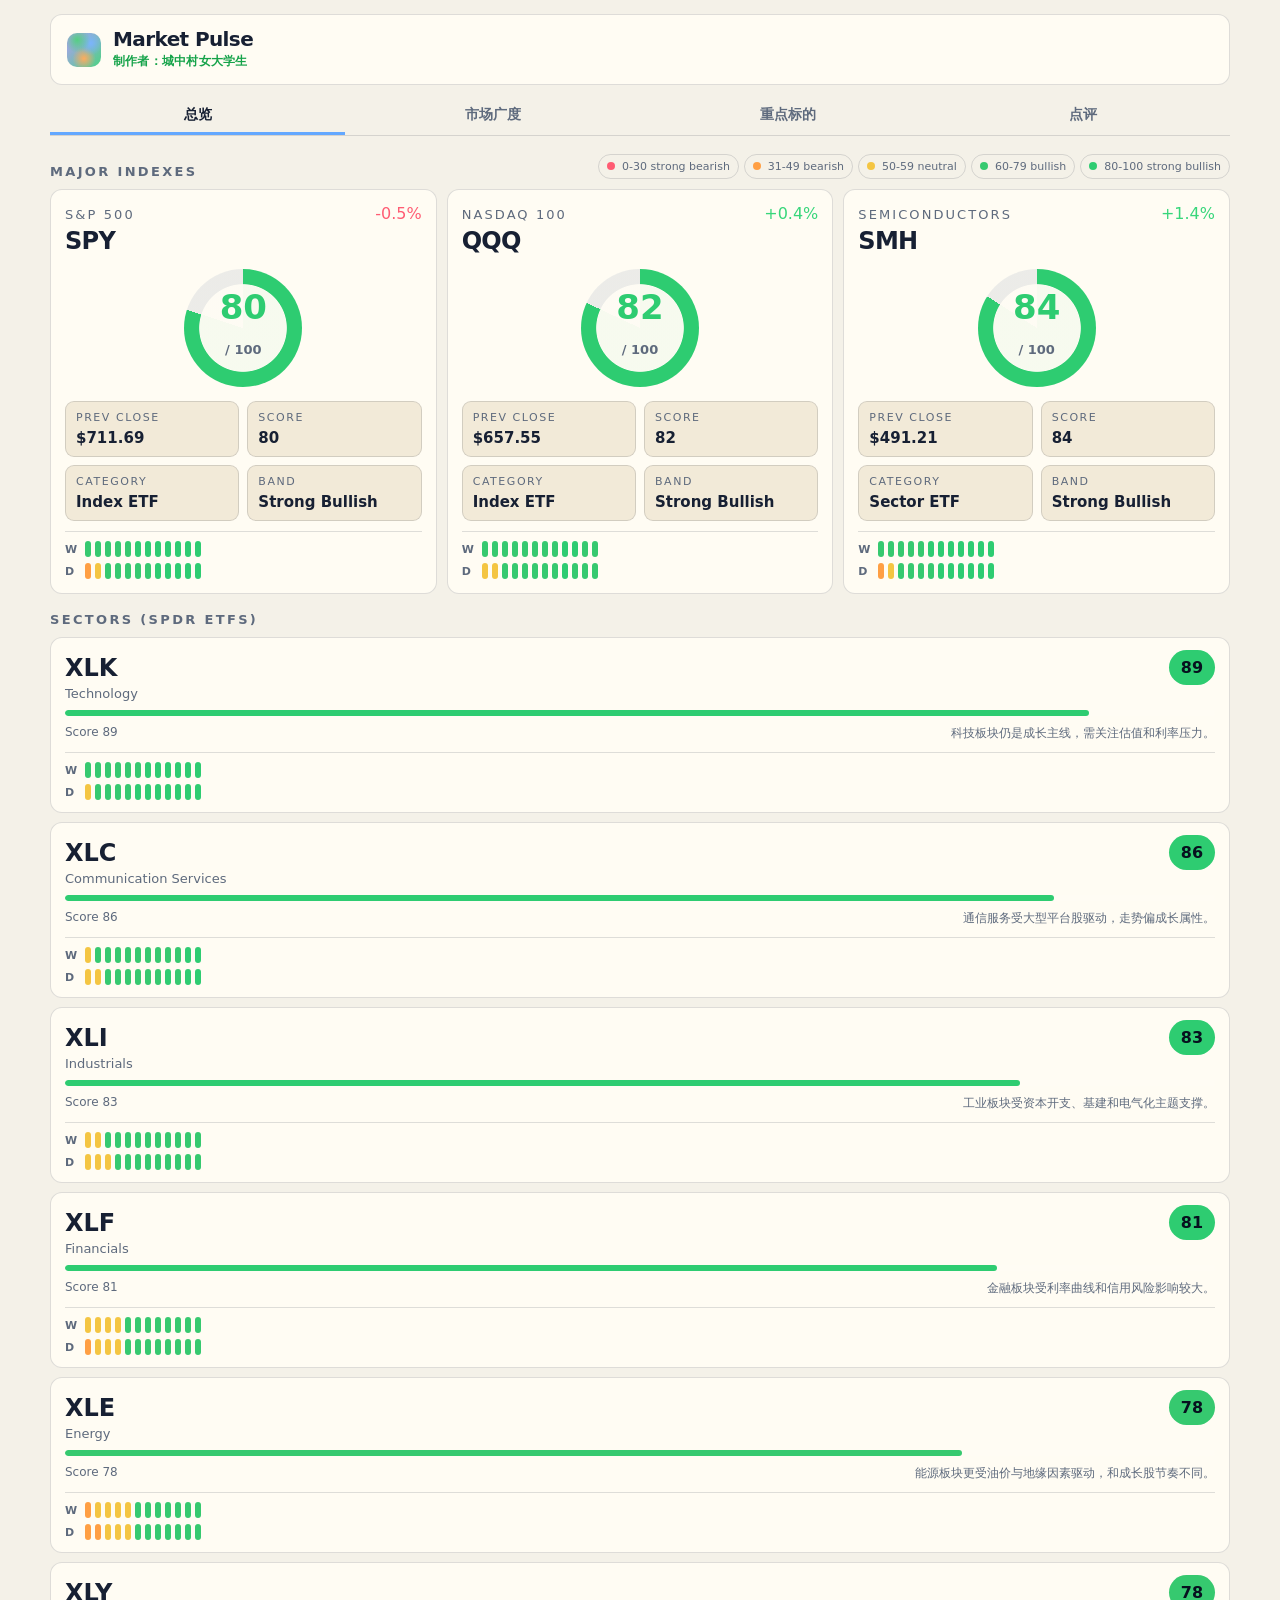
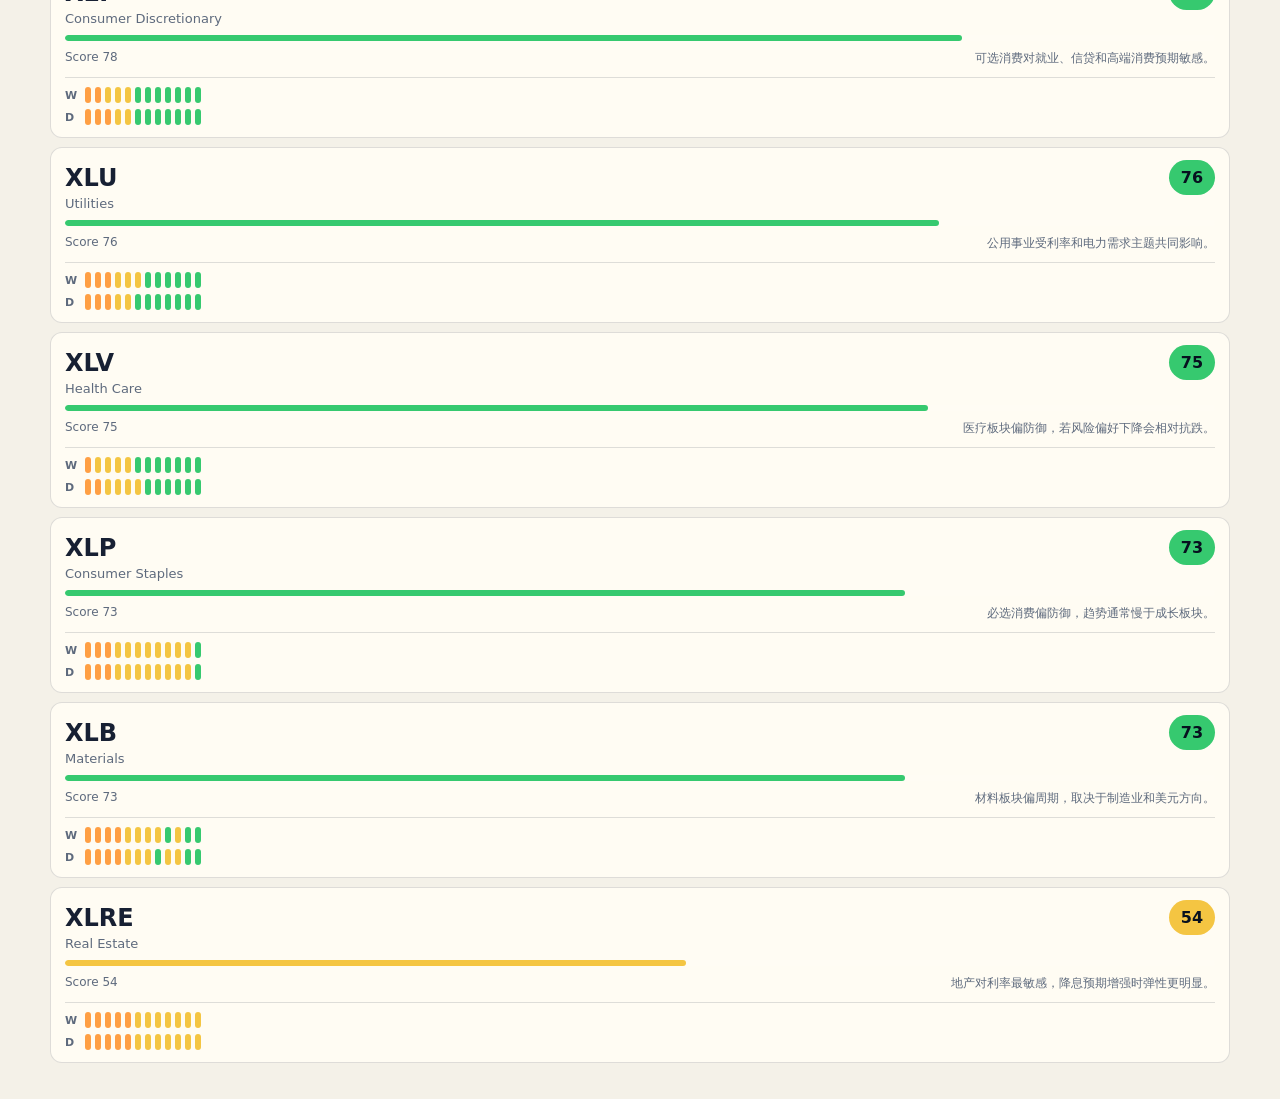
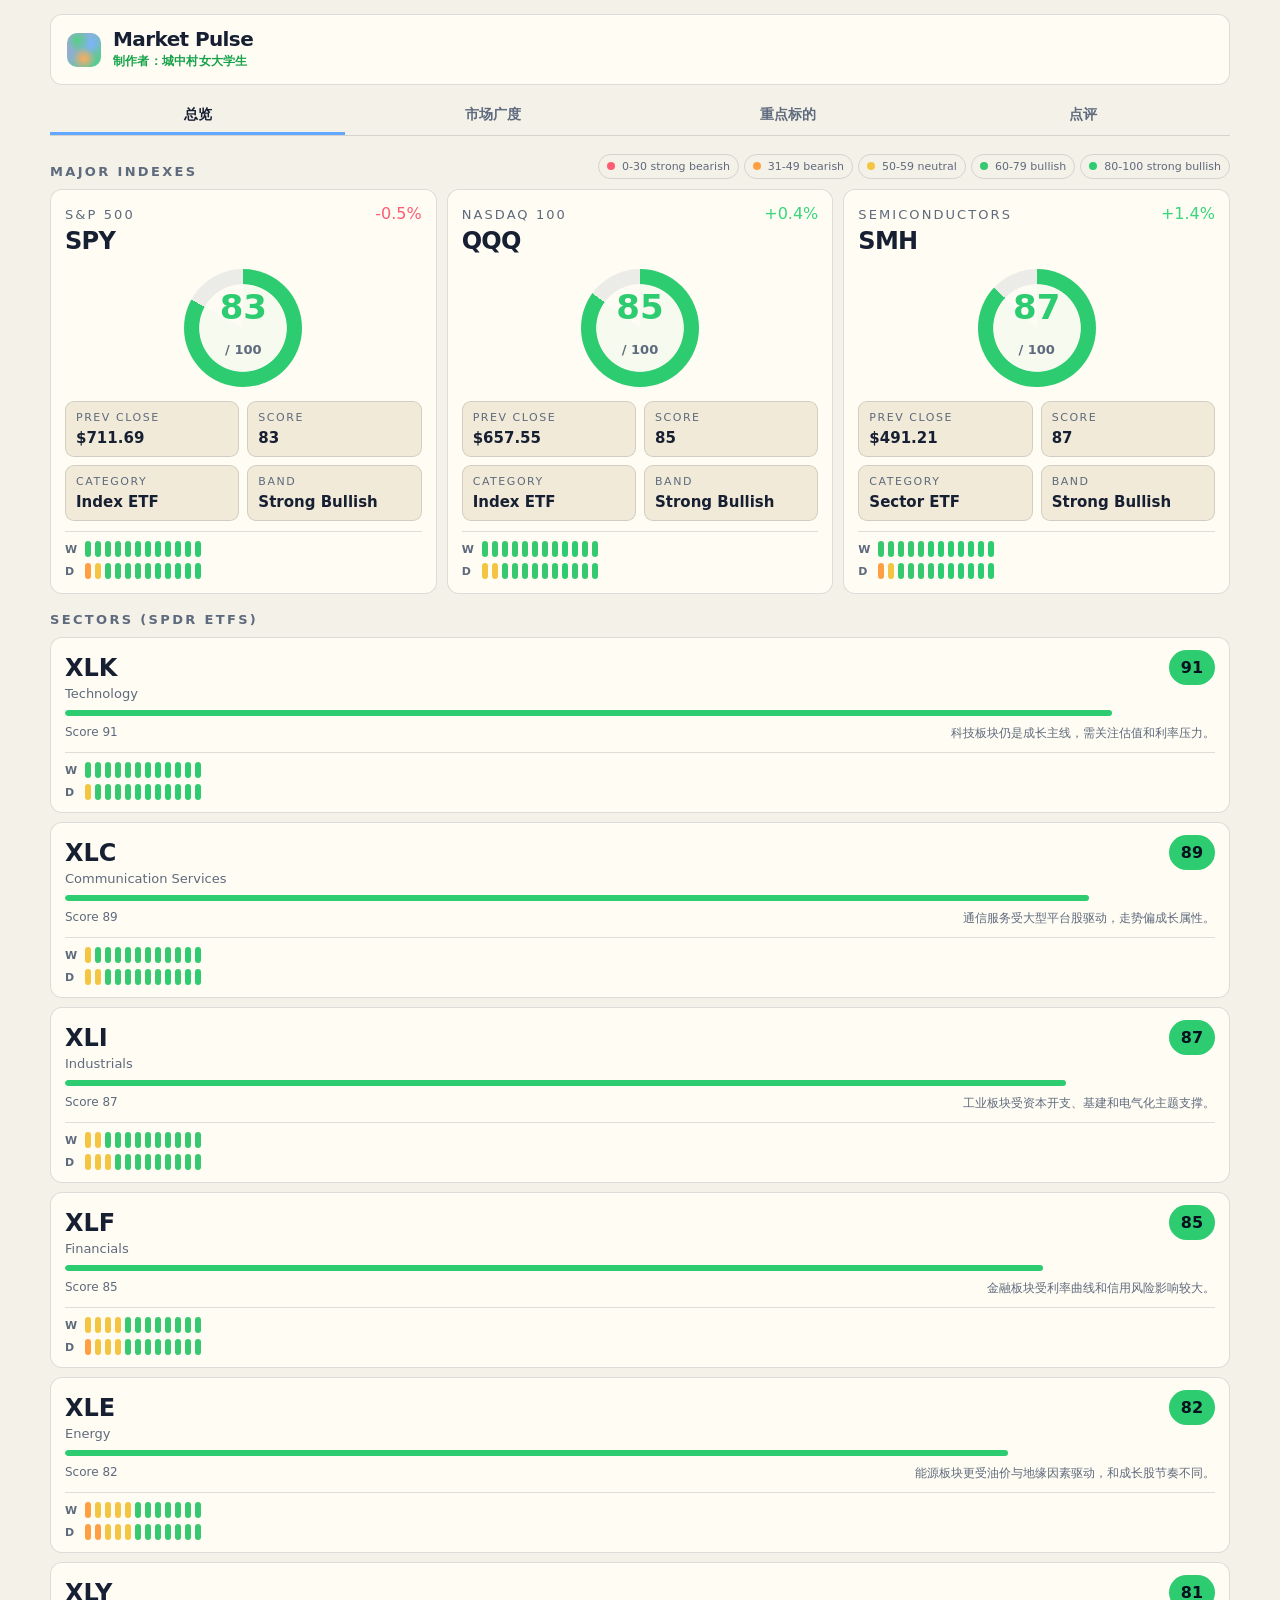
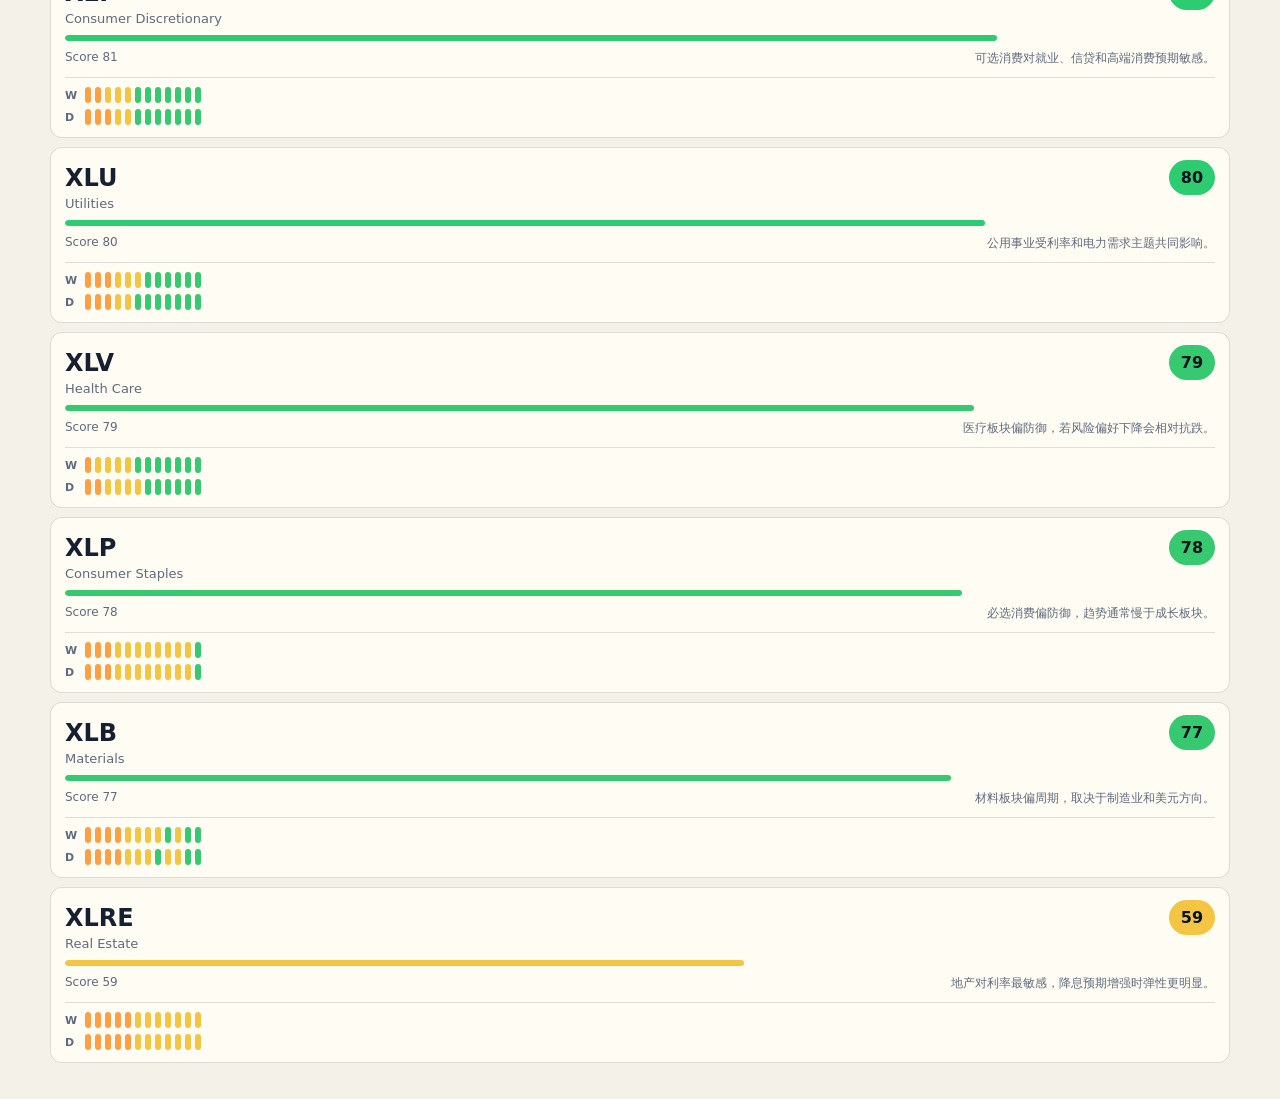
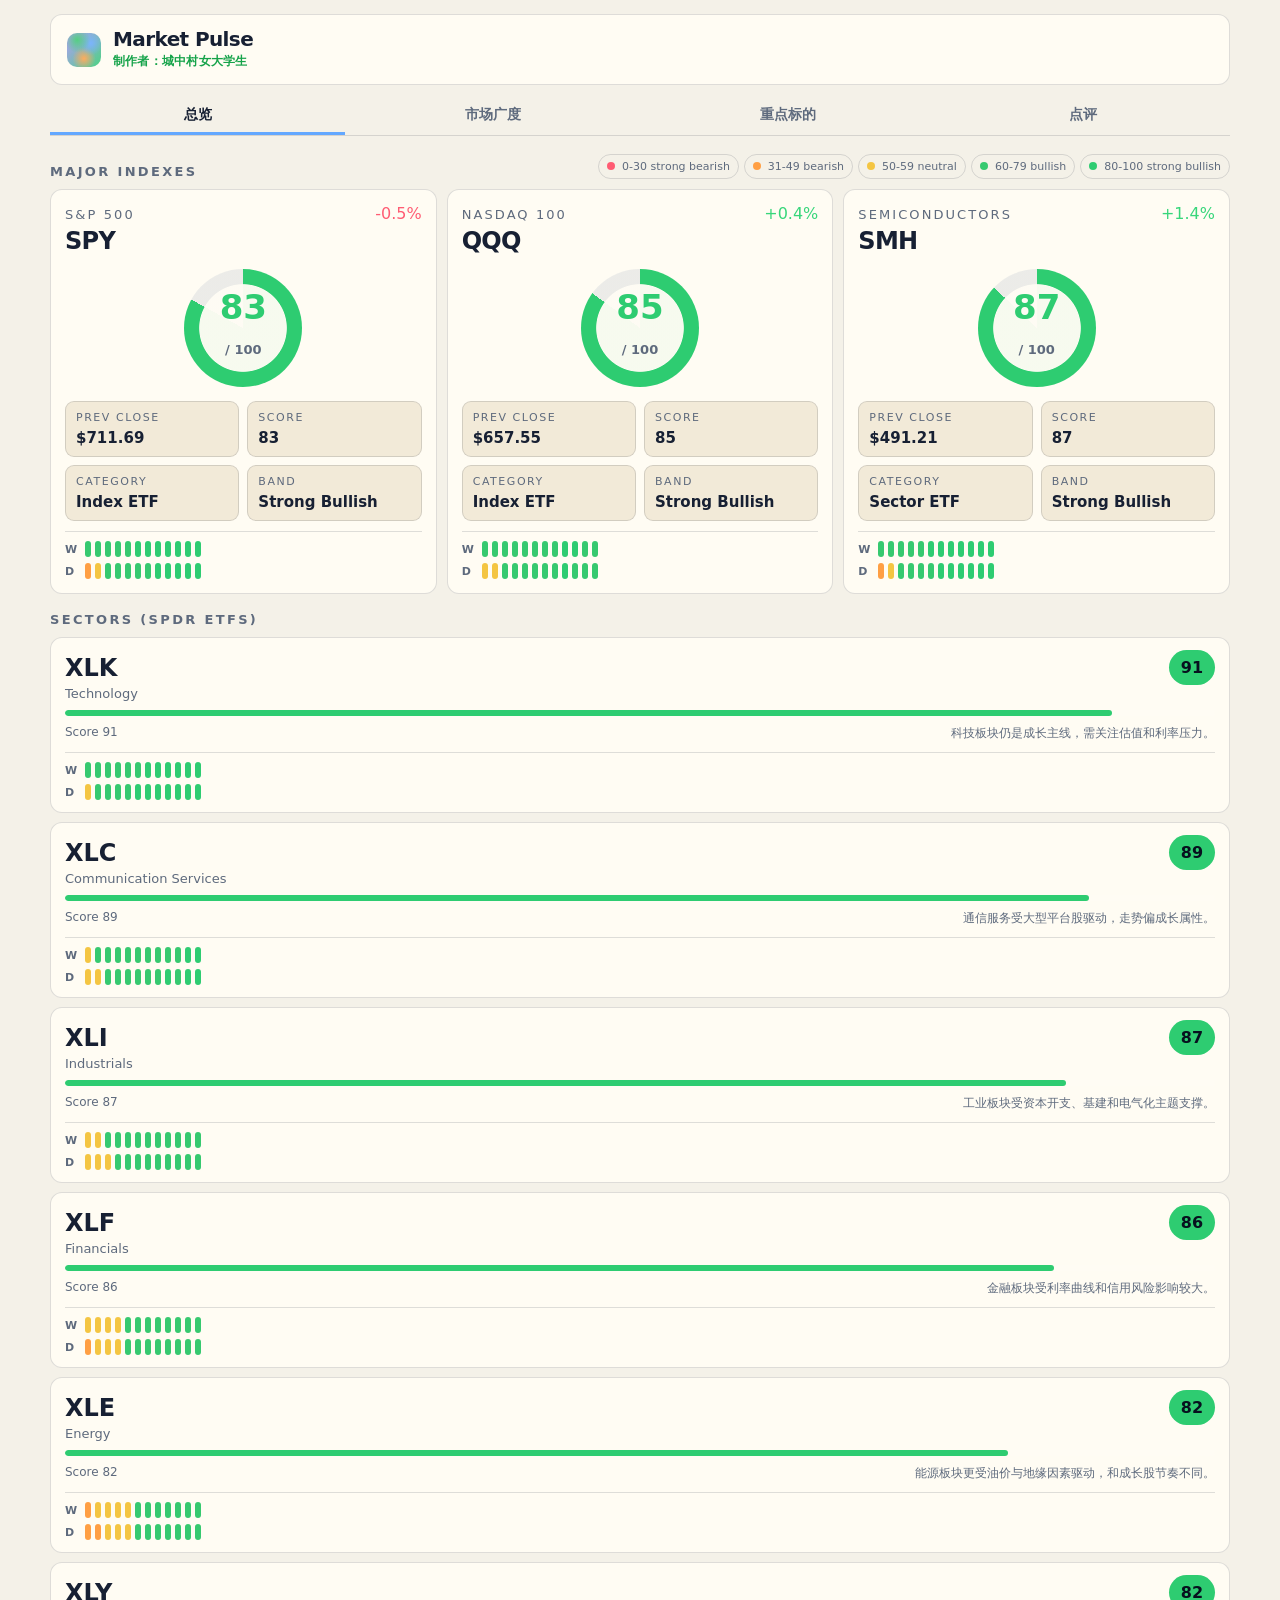
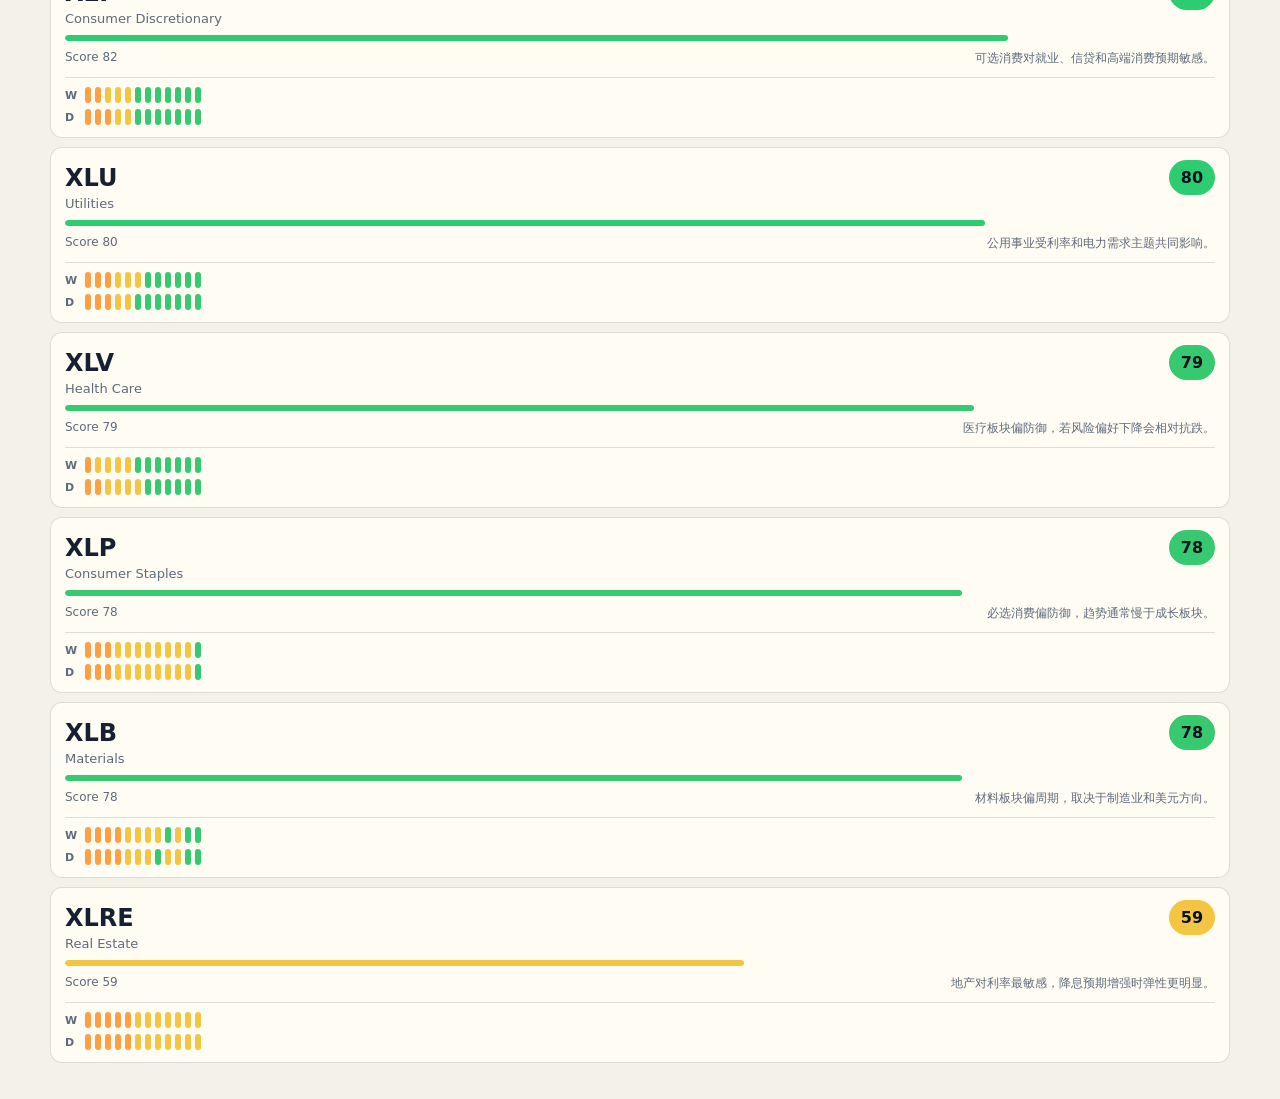
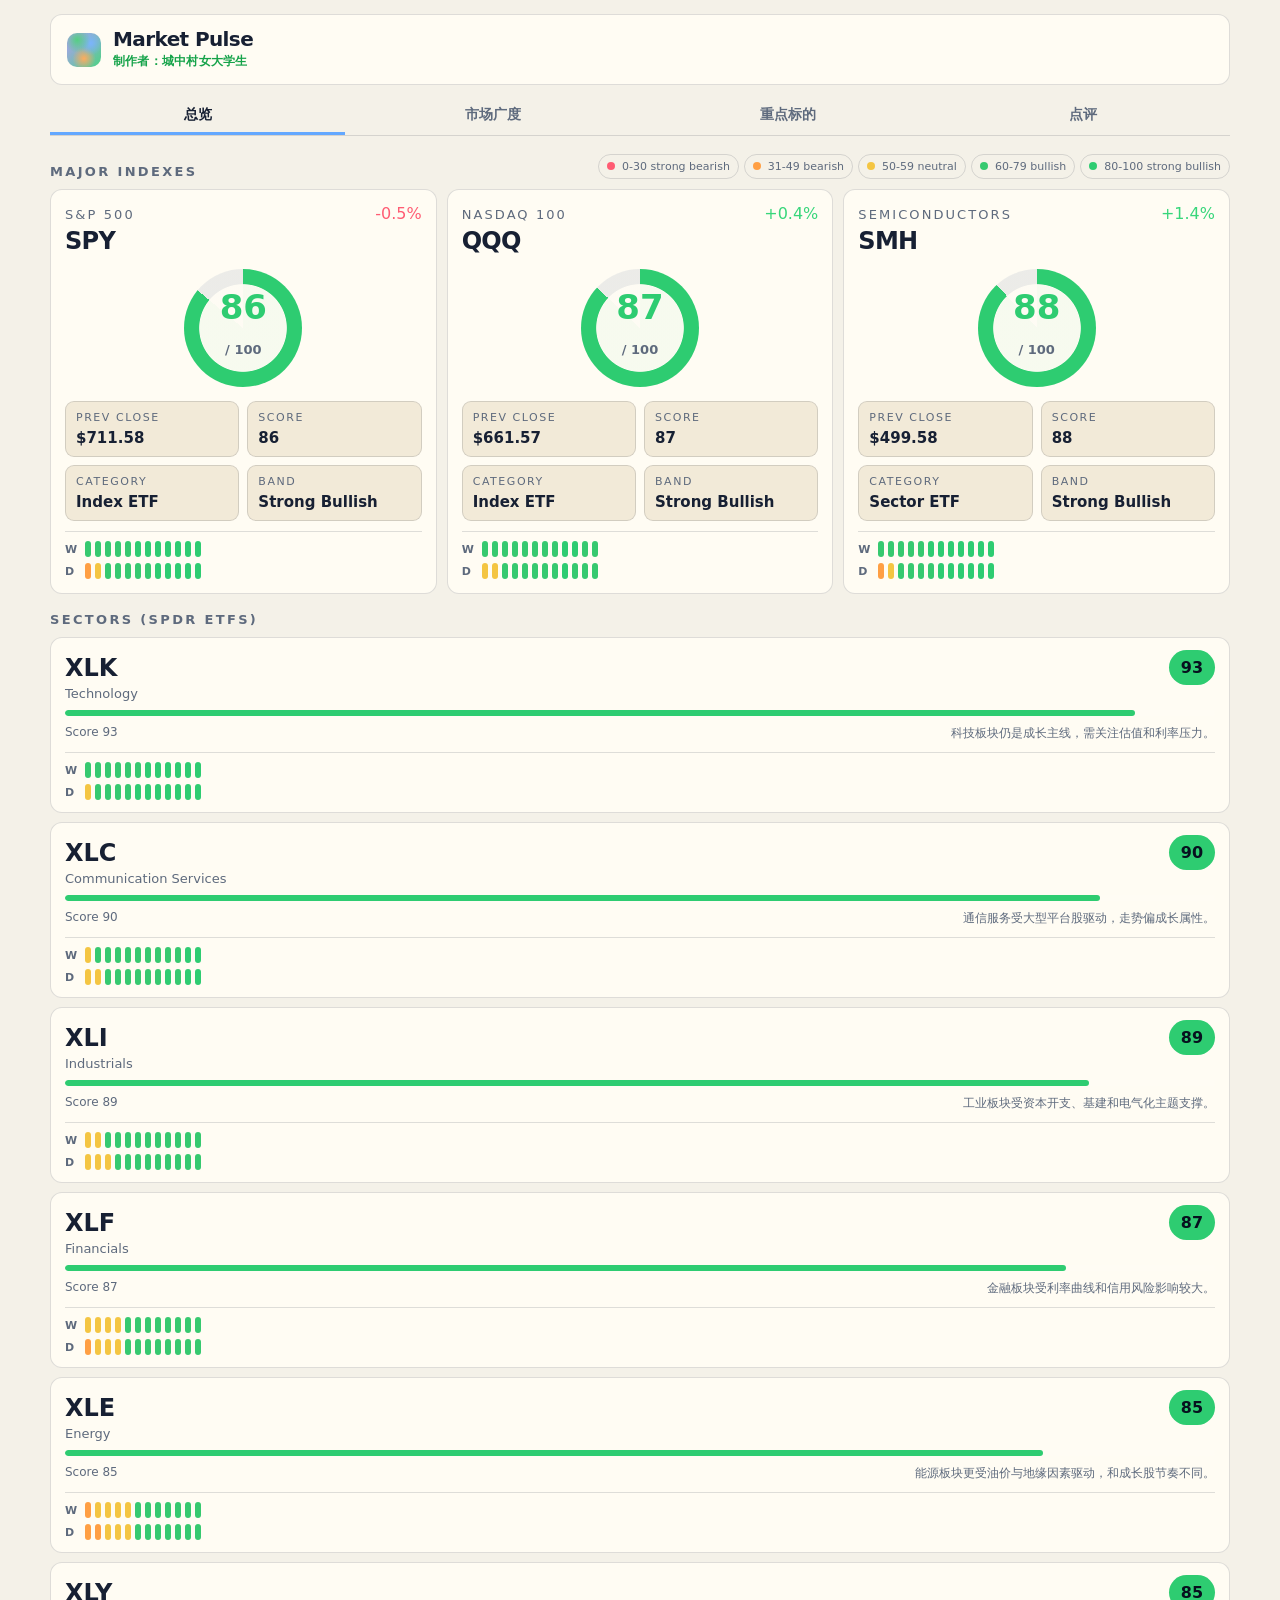
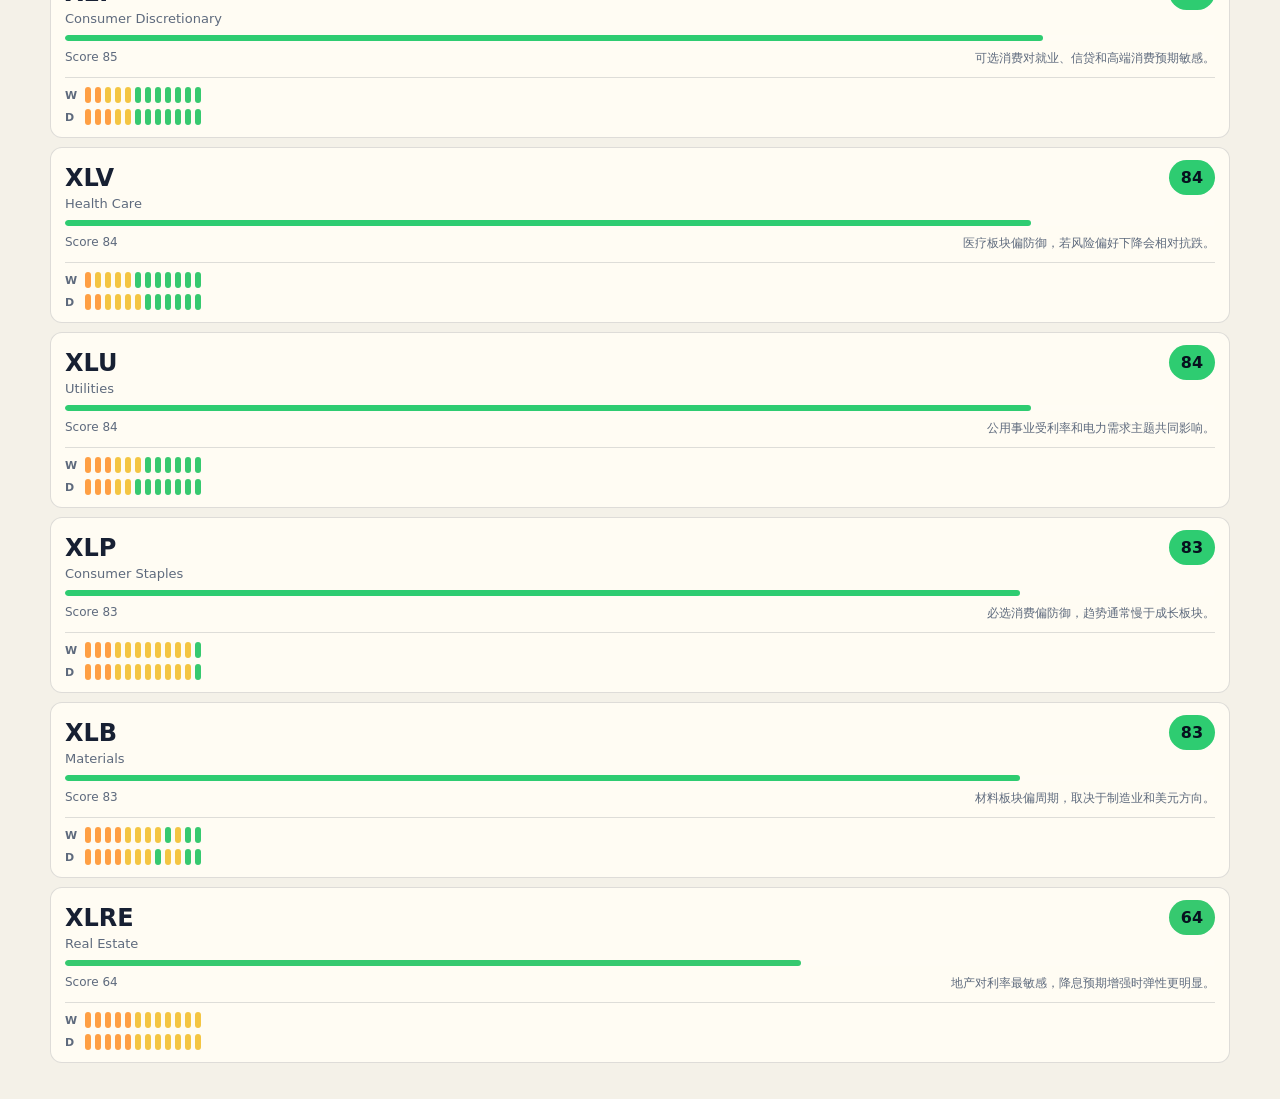
